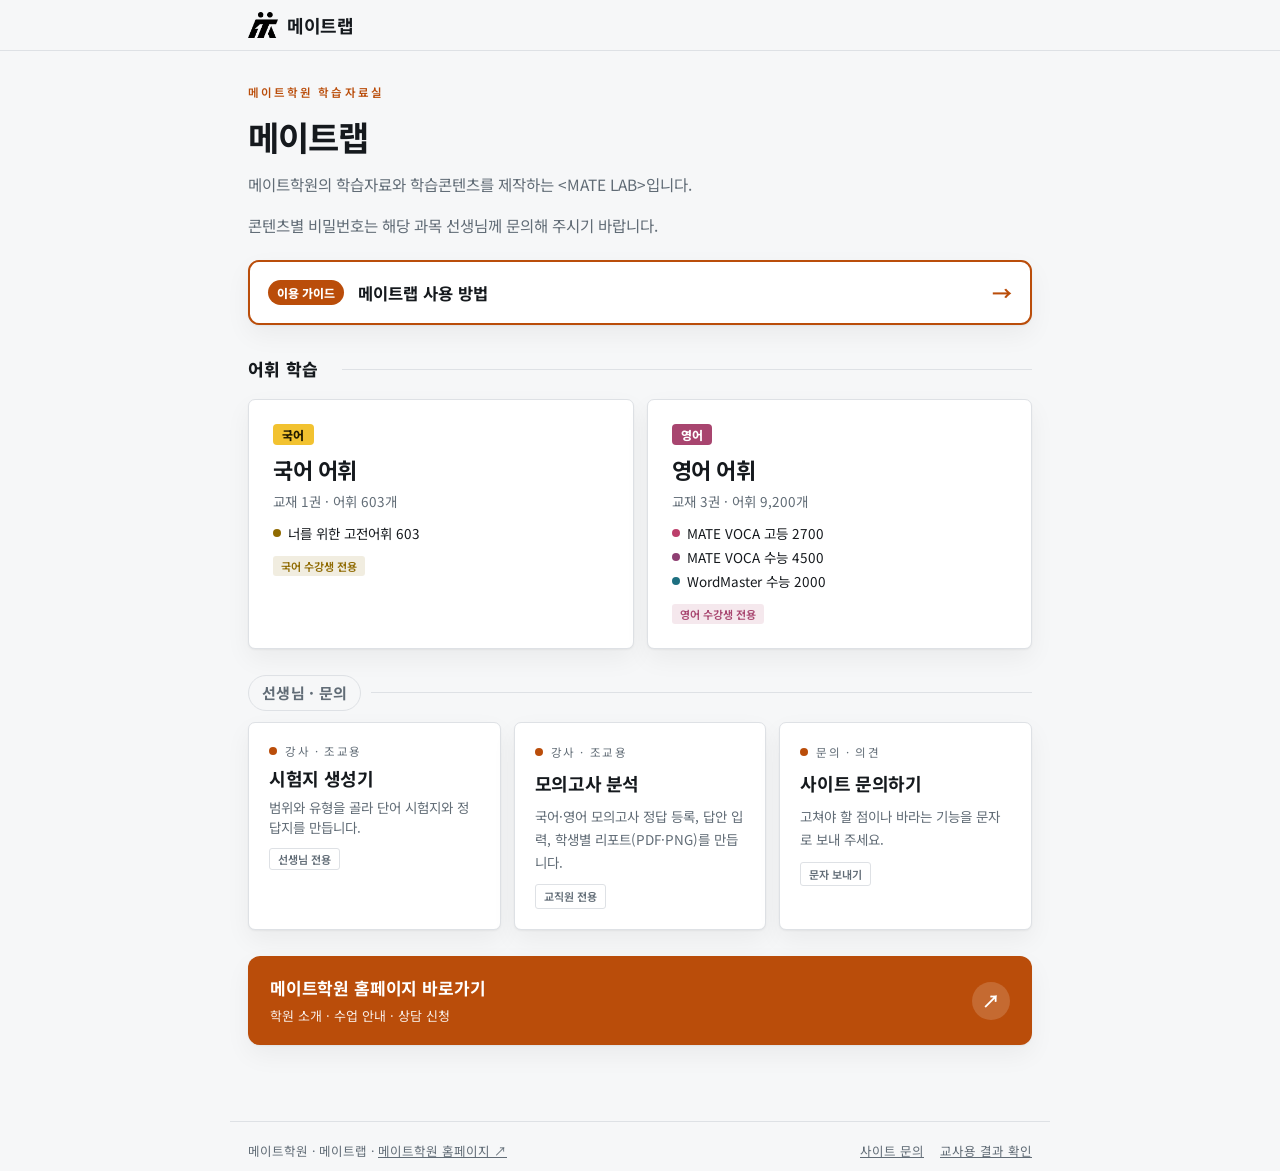
==== index.html @ 7c12a027 "모의고사 분석(교직원용) 1단계 추가: 시험 등록·원장 확정·답안 입력·학생 리포트 [skip netlify] - mock.html / css/mock.css / js/mock.j" ====
<!doctype html>
<html lang="ko">
<head>
<meta charset="utf-8">
<meta name="viewport" content="width=device-width, initial-scale=1">
<meta name="theme-color" content="#BA4D0A">
<meta name="description" content="메이트학원 학습자료실 - 국어 고전어휘, MATE VOCA 고등·수능 학습과 테스트">
<title>메이트랩 | 메이트학원 학습자료실</title>
<link rel="icon" type="image/png" href="[data-uri]" media="(prefers-color-scheme: light)">
<link rel="icon" type="image/png" href="[data-uri]" media="(prefers-color-scheme: dark)">
<link rel="apple-touch-icon" href="[data-uri]">
<link rel="preconnect" href="https://fonts.googleapis.com">
<link rel="preconnect" href="https://fonts.gstatic.com" crossorigin>
<link rel="stylesheet" href="https://fonts.googleapis.com/css2?family=Noto+Sans+KR:wght@300;400;500;600;700&display=swap">

<style>
/* 레이아웃: 단일 칼럼, 과목별 강조색으로 화면을 구분하는 구조 */
:root{
  --bg:#F6F7F8;
  --fg:#15191D;
  --mute:#616C76;
  --line:#DEE1E5;
  --card:#FFFFFF;
  --brand:#BA4D0A;
  --on-brand:#FFFFFF;
  --ko:#8F6A00;
  --ko-fill:#F2C230;
  --en-fill:#A8456F;
  --vh-fill:#BC3F6B;
  --vs-fill:#8E3F72;
  --vh:#BC3F6B;
  --vs:#8E3F72;
  --wm:#1D6F80;
  --wm-fill:#1F7F92;
  --warn:#B4452F;
  --ok:#2E7D5B;
  --no:#C04A2B;
  --ok-bg:#EAF4EF;
  --no-bg:#FBEDE8;
  --accent:var(--brand);
  --accent-soft:color-mix(in srgb, var(--accent) 12%, transparent);
  --shadow:0 1px 2px rgba(21,25,29,.05), 0 10px 26px rgba(21,25,29,.05);
  --f:"Pretendard","Pretendard Variable","Noto Sans KR","Apple SD Gothic Neo","Malgun Gothic",sans-serif;
}
@media (prefers-color-scheme: dark){
  :root:not([data-theme="light"]) .tile{--tw:color-mix(in srgb,var(--tc) 20%,var(--card))}
  :root:not([data-theme="light"]){
    --bg:#14181B; --fg:#E9EBED; --mute:#99A3AC; --line:#2A3036; --card:#1B2024;
    --brand:#F5893A; --on-brand:#1A1209; --ko:#F2C94C; --ko-fill:#E8B923; --en-fill:#B4567F; --vh-fill:#C2557D; --vs-fill:#9A5287; --wm-fill:#2E93A6; --vh:#F0899F; --vs:#D291C4; --wm:#6CC5D6; --warn:#E2886F;
    --ok:#6FC39B; --no:#E5886A; --ok-bg:#15241E; --no-bg:#261915;
    --shadow:0 1px 2px rgba(0,0,0,.4), 0 12px 30px rgba(0,0,0,.32);
    color-scheme:dark;
  }
}
:root[data-theme="dark"] .tile{--tw:color-mix(in srgb,var(--tc) 20%,var(--card))}
:root[data-theme="dark"]{
  --bg:#14181B; --fg:#E9EBED; --mute:#99A3AC; --line:#2A3036; --card:#1B2024;
  --brand:#F5893A; --on-brand:#1A1209; --ko:#F2C94C; --ko-fill:#E8B923; --en-fill:#B4567F; --vh-fill:#C2557D; --vs-fill:#9A5287; --wm-fill:#2E93A6; --vh:#F0899F; --vs:#D291C4; --wm:#6CC5D6; --warn:#E2886F;
    --ok:#6FC39B; --no:#E5886A; --ok-bg:#15241E; --no-bg:#261915;
  --shadow:0 1px 2px rgba(0,0,0,.4), 0 12px 30px rgba(0,0,0,.32);
  color-scheme:dark;
}
/* 사이트 강조색은 메이트학원 주황. 국어 고전어휘 화면만 노란색을 쓴다 */
body[data-course="ko"]{--accent:var(--ko);--on-brand:#231B00}
body[data-course="ko"] .chip[aria-pressed="true"],body[data-course="ko"] .btn:not(.plain):not(.ghost):not(.know):not(.dont),
body[data-course="ko"] .seal,body[data-course="ko"] .seg button[aria-selected="true"]{background:var(--ko-fill);border-color:var(--ko-fill);color:#231B00}

*{box-sizing:border-box}
body{background:var(--bg);color:var(--fg);font-family:var(--f);line-height:1.7;margin:0;-webkit-text-size-adjust:100%}
.wrap{max-width:820px;margin:0 auto;padding-left:max(18px,env(safe-area-inset-left,0px));padding-right:max(18px,env(safe-area-inset-right,0px))}
button{font-family:inherit;font-size:inherit;color:inherit;cursor:pointer}
input,textarea{font-family:inherit;font-size:16px;color:var(--fg);background:var(--card);border:1px solid var(--line);border-radius:4px;padding:11px 13px;width:100%}
:focus-visible{outline:2px solid var(--accent);outline-offset:3px;border-radius:3px}

body::before{content:"";position:fixed;inset:0 0 auto;height:env(safe-area-inset-top,0px);z-index:11;background:var(--bg)}
header{position:sticky;top:env(safe-area-inset-top,0px);z-index:10;background:var(--bg);border-bottom:1px solid var(--line)}
.hbar{display:flex;align-items:center;justify-content:space-between;gap:12px;padding-block:12px}
.mark{display:flex;align-items:center;gap:9px;background:none;border:0;padding:0}
/* 로고 이미지: 'LAB' 칸과 같은 30×26 자리, 다크모드는 흰 로고 */
.seal.logo{background:none!important;border:0!important;border-radius:0;padding:0}
.seal.logo img{max-width:30px;max-height:26px;display:block}
.seal.logo .lg-d{display:none}
@media (prefers-color-scheme: dark){:root:not([data-theme="light"]) .seal.logo .lg-l{display:none}:root:not([data-theme="light"]) .seal.logo .lg-d{display:block}}
:root[data-theme="dark"] .seal.logo .lg-l{display:none}
:root[data-theme="dark"] .seal.logo .lg-d{display:block}
.seal{width:30px;height:26px;border-radius:5px;background:var(--accent);color:var(--on-brand);display:grid;place-items:center;font-size:10px;font-weight:700;letter-spacing:.02em}
.nm{font-size:18px;font-weight:700;letter-spacing:-.02em}
.crumb{font-size:12.5px;color:var(--mute)}
.crumb b{color:var(--accent);font-weight:600}

main{padding-block:32px 72px}
h1{font-size:clamp(25px,5.6vw,34px);font-weight:700;line-height:1.32;margin:0 0 12px;letter-spacing:-.025em;text-wrap:balance}
h2{font-size:19px;font-weight:700;margin:0 0 10px;letter-spacing:-.02em;text-wrap:balance}
p{margin:0 0 13px;max-width:62ch}
.lead{color:var(--mute);font-size:15.5px;max-width:54ch}
.eyebrow{font-size:11.5px;letter-spacing:.18em;color:var(--accent);font-weight:600;margin:0 0 12px}
.rule{height:1px;background:var(--line);border:0;margin:32px 0}
.field{font-size:12.5px;letter-spacing:.08em;color:var(--mute);margin:0 0 8px;font-weight:600}
.hintline{font-size:13px;color:var(--mute)}

.menu{display:grid;gap:13px;grid-template-columns:repeat(auto-fit,minmax(240px,1fr))}
.tile{background:var(--card);border:1px solid var(--line);border-radius:7px;padding:20px;text-align:left;display:flex;flex-direction:column;gap:6px;box-shadow:var(--shadow);transition:transform .15s ease,border-color .15s ease;min-width:0}
/* 카드별 색: --tc 테두리·강조, --tw 연한 바탕 */
.tile{--tc:var(--brand);--tw:color-mix(in srgb,var(--brand) 13%,var(--card))}
.tile[data-k="ko"]{--tc:var(--ko-fill);--tw:color-mix(in srgb,var(--ko-fill) 24%,var(--card))}
.tile[data-k="vh"]{--tc:var(--vh-fill);--tw:color-mix(in srgb,var(--vh-fill) 14%,var(--card))}

/* 메인: 과목 묶음 */
.hgroup{margin:0 0 26px}
.hgh{display:flex;align-items:center;gap:10px;font-size:15px;margin:0 0 11px}
.hgh span{display:inline-flex;align-items:center;gap:7px;padding:4px 13px;border-radius:999px;font-weight:800;letter-spacing:.02em}
.g-ko .hgh span{background:var(--ko-fill);color:#231B00}
.g-en .hgh span{background:var(--en-fill);color:#fff}
.g-etc .hgh span{background:transparent;color:var(--mute);border:1px solid var(--line);font-weight:700}
.hgh::after{content:"";flex:1;height:1px;background:var(--line)}
.subj{align-self:flex-start;font-size:12px;font-weight:800;padding:2px 9px;border-radius:4px;margin-bottom:2px;letter-spacing:.04em}
.subj[data-s="국어"]{background:var(--ko-fill);color:#231B00}
.subj[data-s="영어"]{background:var(--en-fill);color:#fff}


/* 과목 안쪽 타일: 연한 강조만 (글자는 그대로) */
.tile.soft:hover,.tile.soft:focus-visible{background:color-mix(in srgb,var(--accent) 9%,var(--card));border-color:var(--accent);color:var(--fg)}
.tile.soft:hover p,.tile.soft:focus-visible p{color:var(--mute);opacity:1}
.tile.soft:hover .top,.tile.soft:focus-visible .top{color:var(--accent);opacity:1}
body[data-course="ko"] .tile.soft:hover,body[data-course="ko"] .tile.soft:focus-visible{background:color-mix(in srgb,var(--ko-fill) 16%,var(--card));border-color:var(--ko-fill)}

/* 범위 드롭다운 */
.rp{position:relative;margin-bottom:16px;max-width:520px}
.rp-btn{width:100%;display:flex;align-items:center;gap:10px;border:1px solid var(--line);background:var(--card);border-radius:7px;padding:11px 14px;font-size:15px;color:var(--fg);text-align:left}
.rp-btn:hover,.rp-btn[aria-expanded="true"]{border-color:var(--accent)}
.rp-val{flex:1;font-weight:600;overflow:hidden;text-overflow:ellipsis;white-space:nowrap}
.rp-cnt{font-size:12.5px;color:var(--mute);font-variant-numeric:tabular-nums}
.rp-car{color:var(--mute);transition:transform .15s}
.rp-btn[aria-expanded="true"] .rp-car{transform:rotate(180deg)}
.rp-panel{position:absolute;z-index:30;left:0;right:0;top:calc(100% + 6px);background:var(--card);border:1px solid var(--line);border-radius:9px;box-shadow:0 14px 40px rgba(0,0,0,.18);padding:12px}
.rp-tools{display:flex;flex-wrap:wrap;align-items:center;gap:8px;padding-bottom:10px;border-bottom:1px solid var(--line);margin-bottom:8px}
.rp-tools button{border:1px solid var(--line);background:var(--bg);border-radius:5px;padding:5px 11px;font-size:13px;color:var(--fg)}
.rp-tools button[aria-pressed="true"]{border-color:var(--accent);color:var(--accent);font-weight:700}
.rp-from{display:flex;align-items:center;gap:5px;font-size:13px;color:var(--mute);margin-left:auto}
.rp-from input{width:62px;padding:5px 8px;font-size:14px}
.rp-list{max-height:min(46vh,340px);overflow:auto;display:grid;grid-template-columns:1fr;gap:2px}
.rp-list.day{grid-template-columns:repeat(auto-fill,minmax(92px,1fr))}
.rp-list label{display:flex;align-items:center;gap:8px;padding:7px 8px;border-radius:5px;font-size:14px;cursor:pointer;color:var(--fg)}
.rp-list label:hover{background:color-mix(in srgb,var(--accent) 8%,transparent)}
.rp-list input{width:17px;height:17px;accent-color:var(--accent);flex:none;margin:0}
body[data-course="ko"] .rp-list input{accent-color:var(--ko-fill)}
.rp-foot{display:flex;justify-content:flex-end;padding-top:10px;border-top:1px solid var(--line);margin-top:8px}
.rp-foot .btn{padding:8px 18px;font-size:14px}
@media (max-width:560px){.rp-from{margin-left:0}}

.backlink{background:none;border:0;padding:0;margin:0 0 14px;font-size:13.5px;color:var(--mute);font-weight:600}
.backlink:hover{color:var(--accent)}
.hgh-plain span{background:transparent!important;color:var(--fg)!important;padding-left:0;font-size:17px}
.tile.big-subj{padding:24px}
.tile.big-subj h3{font-size:22px}
.tile[data-k="en"]{--tc:var(--en-fill);--tw:color-mix(in srgb,var(--en-fill) 13%,var(--card))}
.booklist{list-style:none;margin:6px 0 2px;padding:0;display:flex;flex-direction:column;gap:4px;font-size:13.5px;color:var(--fg)}
.booklist li{display:flex;align-items:center;gap:7px}
.booklist .dot{width:7px;height:7px;border-radius:50%;flex:none}

/* 사용 방법 */
.guideband{width:100%;display:flex;align-items:center;gap:14px;margin-top:22px;padding:16px 18px;border-radius:11px;text-align:left;
  background:var(--card);border:2px solid var(--brand);color:var(--fg);box-shadow:var(--shadow);transition:background-color .15s ease,transform .15s ease}
.guideband:hover,.guideband:focus-visible{background:color-mix(in srgb,var(--brand) 9%,var(--card));transform:translateY(-1px);outline:none}
.gb-step{flex:none;font-size:12px;font-weight:800;color:#fff;background:var(--brand);padding:4px 9px;border-radius:999px}
.gb-txt{flex:1;display:flex;flex-direction:column;gap:2px;min-width:0}
.gb-txt b{font-size:16.5px}
.gb-txt small{font-size:13px;color:var(--mute)}
.gb-go{flex:none;font-size:20px;font-weight:700;color:var(--brand)}
.guide{list-style:none;counter-reset:g;margin:22px 0 0;padding:0;display:flex;flex-direction:column;gap:12px;max-width:720px}
.guide>li{counter-increment:g;position:relative;background:var(--card);border:1px solid var(--line);border-radius:10px;padding:16px 18px 14px 62px;box-shadow:var(--shadow)}
.guide>li::before{content:counter(g);position:absolute;left:18px;top:15px;width:30px;height:30px;border-radius:50%;background:var(--brand);color:#fff;font-weight:800;display:grid;place-items:center;font-size:15px}
.guide h3{margin:2px 0 6px;font-size:17px}
.guide p{margin:0 0 6px;font-size:14.5px;line-height:1.65}
.guide ul{margin:4px 0 4px;padding-left:18px;font-size:14px;line-height:1.7}
.guide .tip{font-size:13px;color:var(--mute);border-left:3px solid var(--line);padding-left:9px;margin-top:6px}
.guide-note{max-width:720px;margin-top:16px;padding:14px 18px;border-radius:10px;background:color-mix(in srgb,var(--brand) 6%,var(--card));border:1px solid var(--line)}
.guide-note h3{margin:0 0 6px;font-size:15.5px}
.guide-note ul{margin:0;padding-left:18px;font-size:14px;line-height:1.7}
@media (prefers-color-scheme: dark){:root:not([data-theme="light"]) .gb-step,:root:not([data-theme="light"]) .guide>li::before{color:var(--on-brand)}}
:root[data-theme="dark"] .gb-step,:root[data-theme="dark"] .guide>li::before{color:var(--on-brand)}
a.tile{cursor:pointer}
/* 홈페이지 배너: 메뉴 카드와 다른 모양(가로 띠 · 브랜드 주황 바탕) */
.hpband{display:flex;align-items:center;gap:16px;margin:6px 0 4px;padding:18px 22px;border-radius:12px;text-decoration:none;
  background:var(--brand);color:var(--on-brand);box-shadow:var(--shadow);transition:filter .15s ease,transform .15s ease}
.hpband:hover,.hpband:focus-visible{filter:brightness(1.06);transform:translateY(-1px);outline:none}
.hpband .hp-logo{flex:none;width:44px;height:44px;border-radius:10px;background:#fff;display:grid;place-items:center}
.hpband .hp-logo .seal.logo img{max-width:30px;max-height:26px}
.hpband .hp-logo .lg-d{display:none!important}
.hpband .hp-logo .lg-l{display:block!important}
.hpband .hp-txt{flex:1;display:flex;flex-direction:column;gap:2px;min-width:0}
.hpband .hp-txt b{font-size:17px;letter-spacing:-.01em}
.hpband .hp-txt small{font-size:13px;opacity:.9}
.hpband .hp-go{flex:none;display:grid;place-items:center;width:38px;height:38px;font-size:18px;font-weight:700;border-radius:50%;background:color-mix(in srgb,var(--on-brand) 16%,transparent)}

.tile[data-k="vs"]{--tc:var(--vs-fill);--tw:color-mix(in srgb,var(--vs-fill) 14%,var(--card))}
.tile[data-k="wm"]{--tc:var(--wm-fill);--tw:color-mix(in srgb,var(--wm-fill) 14%,var(--card))}
.tile{transition:transform .15s ease,border-color .15s ease,background-color .18s ease,box-shadow .18s ease}
.tile:hover,.tile:focus-visible{transform:translateY(-2px);background:var(--tw);border-color:var(--tc);box-shadow:0 0 0 1px var(--tc),var(--shadow)}
.tile:focus-visible{outline:none}
.tile h3{font-size:18px;margin:0;font-weight:700;letter-spacing:-.02em}
.tile p{font-size:13.5px;color:var(--mute);margin:0}
.tile .dot{width:8px;height:8px;border-radius:50%;flex:none}
.tile .top{display:flex;align-items:center;gap:8px;font-size:11.5px;letter-spacing:.14em;color:var(--mute)}
.tile.off{opacity:.45;cursor:default}
.tile.off:hover{transform:none}
.tag{font-size:11px;padding:2px 8px;border-radius:3px;background:var(--accent-soft);color:var(--accent);font-weight:600;align-self:flex-start;margin-top:5px}

.chips{display:flex;flex-wrap:wrap;gap:7px;margin-bottom:16px}
.chip{border:1px solid var(--line);background:var(--card);border-radius:999px;padding:6px 13px;font-size:13px;color:var(--mute)}
.chip[aria-pressed="true"]{background:var(--accent);border-color:var(--accent);color:var(--on-brand);font-weight:600}
.btn{border:1px solid var(--accent);background:var(--accent);color:var(--on-brand);border-radius:5px;padding:11px 21px;font-weight:600;font-size:14.5px}
.btn.ghost{background:transparent;color:var(--accent)}
.btn.plain{background:transparent;color:var(--mute);border-color:var(--line)}
.btn:disabled{opacity:.45;cursor:default}
.row{display:flex;flex-wrap:wrap;gap:10px;align-items:center}

/* 잠금 */
.lock{max-width:380px;margin:40px auto;background:var(--card);border:1px solid var(--line);border-radius:8px;padding:28px 24px;box-shadow:var(--shadow);text-align:center}
.lock .big{font-size:21px;font-weight:700;margin-bottom:6px}
.pin{letter-spacing:.5em;text-align:center;font-size:21px;font-weight:600;margin:16px 0 12px}
.err{color:var(--warn);font-size:13px;min-height:19px}

/* 카드 */
.card{background:var(--card);border:1px solid var(--line);border-radius:8px;box-shadow:var(--shadow);padding:28px 22px;min-height:268px;display:flex;flex-direction:column;justify-content:center;gap:13px;cursor:pointer}
.word{font-size:clamp(28px,7vw,40px);font-weight:700;letter-spacing:-.03em;line-height:1.2;word-break:break-word}
.sub{font-size:15px;color:var(--mute);margin-left:7px;font-weight:500}
.stars{color:var(--warn);font-size:13px;letter-spacing:.08em}
.kk{font-size:12px;color:var(--mute)}
.mean{font-size:18px;font-weight:600;line-height:1.55}
.ex{border-left:2px solid var(--accent);padding-left:13px;font-size:15px}
.ex .src{display:block;font-size:12.5px;color:var(--mute);margin-top:3px}
.ex .tr{display:block;color:var(--mute);font-size:14px;margin-top:6px}
.navrow{display:flex;align-items:center;justify-content:space-between;gap:12px;margin-top:14px}
.count{font-size:13px;color:var(--mute);font-variant-numeric:tabular-nums}
.bar{height:3px;background:var(--line);border-radius:2px;overflow:hidden;margin-top:13px}
.bar > i{display:block;height:100%;background:var(--accent);transition:width .25s ease}

/* 시험 */
.q{background:var(--card);border:1px solid var(--line);border-radius:8px;box-shadow:var(--shadow);padding:22px;margin-bottom:16px}
.qhead{font-size:12px;letter-spacing:.1em;color:var(--mute);margin-bottom:10px;font-variant-numeric:tabular-nums}
.stem{font-size:18px;font-weight:600;margin-bottom:15px;line-height:1.55}
.stem .big{font-size:27px;font-weight:700;letter-spacing:-.02em}
.opts{display:grid;gap:8px}
.opt{display:flex;gap:10px;align-items:flex-start;text-align:left;border:1px solid var(--line);background:transparent;border-radius:5px;padding:12px 13px;font-size:15px;line-height:1.5;width:100%}
.opt:hover{border-color:var(--accent)}
.opt .n{color:var(--mute);font-size:13px;flex:none;padding-top:1px;font-variant-numeric:tabular-nums}
.opt.ok{border-color:var(--accent);background:var(--accent-soft)}
.opt.no{border-color:var(--warn)}
.verdict{font-size:13.5px;margin-top:12px;padding-top:11px;border-top:1px dashed var(--line);color:var(--mute)}
.verdict b{color:var(--fg)}
.score{font-size:48px;font-weight:700;line-height:1;font-variant-numeric:tabular-nums;letter-spacing:-.03em}
.scorebox{display:flex;align-items:baseline;gap:12px;margin-bottom:4px}
.tbl{width:100%;border-collapse:collapse;font-size:14px;margin-top:8px}
.tbl th,.tbl td{text-align:left;padding:10px 8px;border-bottom:1px solid var(--line);vertical-align:top}
.tbl th{font-size:12px;letter-spacing:.08em;color:var(--mute);font-weight:600}
.scroll{overflow-x:auto}
.share{background:var(--card);border:1px solid var(--line);border-radius:8px;padding:18px;box-shadow:var(--shadow)}
.share textarea{min-height:168px;resize:vertical;font-size:13.5px;line-height:1.65}
.code{font-variant-numeric:tabular-nums;letter-spacing:.14em;font-weight:700;color:var(--accent)}
.ok-msg{color:var(--accent);font-size:13px;min-height:19px}
footer{border-top:1px solid var(--line);padding-block:18px 10px;font-size:12.5px;color:var(--mute);display:flex;justify-content:space-between;gap:12px;flex-wrap:wrap}
footer button{background:none;border:0;color:var(--mute);text-decoration:underline;padding:0;font-size:12.5px}

/* 학습 방식 전환 */
.seg{display:inline-flex;border:1px solid var(--line);border-radius:7px;overflow:hidden;margin:0 0 20px;background:var(--card)}
.seg button{border:0;background:transparent;padding:9px 16px;font-size:14px;color:var(--mute)}
.seg button[aria-selected="true"]{background:var(--accent);color:var(--on-brand);font-weight:600}
/* 범위 칩이 많을 때 촘촘하게 */
.chips.dense .chip{padding:4px 10px;font-size:12.5px}
/* 품사 기호 */
.ps{color:var(--accent);font-weight:700;margin-right:3px}
.psgap{display:inline-block;width:10px}
/* DAY 목록 */
.dayhead{display:flex;align-items:baseline;justify-content:space-between;gap:10px;margin:26px 0 6px;padding-bottom:6px;border-bottom:2px solid var(--accent)}
.dayhead h2{margin:0;color:var(--accent)}
.dayhead span{font-size:12.5px;color:var(--mute)}
.wl{list-style:none;margin:0;padding:0}
.wl li{display:grid;grid-template-columns:40px minmax(0,150px) minmax(0,1fr) auto;gap:4px 12px;align-items:start;padding:9px 6px;border-bottom:1px solid var(--line);border-left:3px solid transparent}
.wl li.k{border-left-color:var(--ok);background:var(--ok-bg)}
.wl li.u{border-left-color:var(--no);background:var(--no-bg)}
.wl .no{font-size:12px;color:var(--mute);font-variant-numeric:tabular-nums;padding-top:2px}
.wl .w{font-weight:700;overflow-wrap:anywhere}
.wl .m{font-size:14.5px;line-height:1.55}
.wl .mk{display:flex;gap:4px}
.wl .lex{display:block;font-size:13px;color:var(--mute);margin-top:4px;border-left:2px solid var(--line);padding-left:8px}
.wl .mk button{width:30px;height:30px;border-radius:5px;border:1px solid var(--line);background:var(--card);font-size:13px;color:var(--mute);padding:0}
.wl .mk button.on-k{background:var(--ok);border-color:var(--ok);color:#fff}
.wl .mk button.on-u{background:var(--no);border-color:var(--no);color:#fff}
.hide .wl .m{filter:blur(6px);cursor:pointer;user-select:none}
.hide .wl li.show .m{filter:none}
@media (max-width:560px){
  .wl li{grid-template-columns:34px minmax(0,1fr) auto}
  .wl .m{grid-column:2 / 3}
}

/* 캡처용 결과 카드: 한 화면에 들어오게 */
.capnote{font-size:14px;color:var(--fg);background:var(--accent-soft);border:1px solid color-mix(in srgb,var(--accent) 30%,transparent);border-radius:6px;padding:10px 13px;margin:0 0 14px}
.rc{background:var(--card);border:1px solid var(--line);border-top:6px solid var(--accent);border-radius:10px;box-shadow:var(--shadow);padding:20px 20px 16px;max-width:520px}
.rc-top{display:flex;align-items:center;justify-content:space-between;gap:10px;margin-bottom:14px}
.rc-brand{display:flex;align-items:center;gap:8px;font-weight:700;font-size:15px}
.rc-when{font-size:12.5px;color:var(--mute);font-variant-numeric:tabular-nums}
.rc-name{font-size:24px;font-weight:700;letter-spacing:-.02em;margin:0 0 2px}
.rc-teacher{font-size:13.5px;color:var(--mute);margin-bottom:14px}
.rc-score{display:flex;align-items:baseline;gap:10px;padding:12px 0;border-top:1px solid var(--line);border-bottom:1px solid var(--line);margin-bottom:12px}
.rc-score .big{font-size:52px;font-weight:800;line-height:1;color:var(--accent);font-variant-numeric:tabular-nums;letter-spacing:-.03em}
.rc-score .of{font-size:22px;font-weight:700;color:var(--mute)}
.rc-score .pct{margin-left:auto;font-size:18px;font-weight:700;font-variant-numeric:tabular-nums}
.rc dl{display:grid;grid-template-columns:76px 1fr;gap:6px 10px;margin:0;font-size:14px}
.rc dt{color:var(--mute)}
.rc dd{margin:0;font-weight:600;overflow-wrap:anywhere}
.rc-wrong{margin-top:12px;font-size:13px}
.rc-wrong b{display:block;color:var(--mute);font-weight:600;margin-bottom:4px}
.rc-wrong span{display:inline-block;border:1px solid var(--line);border-radius:4px;padding:1px 7px;margin:0 4px 4px 0}
.rc-foot{display:flex;justify-content:space-between;align-items:center;margin-top:12px;padding-top:10px;border-top:1px dashed var(--line);font-size:12.5px;color:var(--mute)}
.vgrid{display:grid;grid-template-columns:repeat(auto-fit,minmax(200px,1fr));gap:10px;margin-top:12px}
.vgrid label{display:flex;flex-direction:column;gap:4px;font-size:12.5px;color:var(--mute);font-weight:600}
.vgrid select{font-family:inherit;font-size:16px;color:var(--fg);background:var(--card);border:1px solid var(--line);border-radius:4px;padding:10px 12px}
.share summary{cursor:pointer;font-weight:600;font-size:14px}
@media (prefers-reduced-motion: reduce){*{transition:none!important}}

/* 학습 상태 */
.card{border-left:4px solid var(--line)}
.card.is-known{border-left-color:var(--ok);background:var(--ok-bg)}
.card.is-unknown{border-left-color:var(--no);background:var(--no-bg)}
.bdg{display:inline-flex;align-items:center;gap:5px;font-size:12px;font-weight:600;padding:3px 10px;border-radius:999px;border:1px solid var(--line);color:var(--mute)}
.bdg.known{background:var(--ok);border-color:var(--ok);color:#fff}
.bdg.unknown{background:var(--no);border-color:var(--no);color:#fff}
.tally{display:flex;gap:16px;font-size:13px;color:var(--mute);margin:14px 0 0;font-variant-numeric:tabular-nums}
.tally b{font-weight:700}
.tally .k b{color:var(--ok)} .tally .u b{color:var(--no)}
.btn.know{background:var(--ok);border-color:var(--ok);color:#fff}
.btn.dont{background:var(--no);border-color:var(--no);color:#fff}
.pbar{display:flex;height:7px;border-radius:4px;overflow:hidden;background:var(--line);margin-top:8px}
.pbar i{display:block;height:100%}
.pbar .k{background:var(--ok)} .pbar .u{background:var(--no)}

/* 시험지 */
.sheet,.sh-key{background:var(--card);border:1px solid var(--line);border-radius:8px;padding:26px 22px;margin-bottom:18px;box-shadow:var(--shadow)}
.sh-head{border-bottom:2px solid var(--fg);padding-bottom:12px;margin-bottom:16px}
.sh-title{font-size:21px;font-weight:700;letter-spacing:-.02em}
.sh-meta{font-size:13px;color:var(--mute);margin-top:3px}
.sh-line{display:flex;flex-wrap:wrap;gap:16px;margin-top:12px;font-size:13.5px;color:var(--mute)}
.sh-body.two,.sh-ans.two{column-count:2;column-gap:34px}
@media (max-width:520px){.sh-body.two,.sh-ans.two{column-count:1}}
.sh-q{display:flex;align-items:baseline;gap:8px;padding:9px 0;break-inside:avoid;border-bottom:1px dotted var(--line)}
.sh-no{font-size:12.5px;color:var(--mute);min-width:20px;font-variant-numeric:tabular-nums}
.sh-p{font-size:15px;flex:none;max-width:52%;overflow-wrap:anywhere}
.sh-blank{flex:1;min-width:60px;border-bottom:1px solid var(--line);height:17px}
.sh-ans{font-size:13.5px;line-height:1.95;margin-top:12px}
.sh-ans b{color:var(--mute);font-weight:600;margin-right:4px;font-variant-numeric:tabular-nums}
.sh-key{page-break-before:always}

@media print{
  header,footer,.noprint{display:none!important}
  body{background:#fff;color:#000}
  .wrap{max-width:none;padding:0}
  main{padding:0}
  .sheet,.sh-key{border:0;box-shadow:none;padding:0;margin:0 0 18px}
  .sh-head{border-bottom:2px solid #000}
  .sh-q{border-bottom:1px dotted #999}
  .sh-blank{border-bottom:1px solid #999}
  .sh-no,.sh-meta,.sh-line,.sh-ans b{color:#555}
  @page{margin:16mm}
}
</style>
<style>
html,body{margin:0;padding:0}
img{max-width:100%}
[hidden]{display:none!important}
</style>
</head>
<body>


<header>
  <div class="wrap hbar">
    <button class="mark" onclick="go('home')">
      <span class="seal logo" aria-hidden="true"><img class="lg-l" src="[data-uri]" alt=""><img class="lg-d" src="[data-uri]" alt=""></span><span class="nm">메이트랩</span>
    </button>
    <span class="crumb" id="crumb"></span>
  </div>
</header>

<main class="wrap">

<section id="v-home">
  <p class="eyebrow">메이트학원 학습자료실</p>
  <h1>메이트랩</h1>
  <p class="lead">메이트학원의 학습자료와 학습콘텐츠를 제작하는 &lt;MATE LAB&gt;입니다.</p>
  <p class="lead" style="margin-top:14px">콘텐츠별 비밀번호는 해당 과목 선생님께 문의해 주시기 바랍니다.</p>
  <button class="guideband" onclick="go('guide')">
    <span class="gb-step">이용 가이드</span>
    <span class="gb-txt"><b>메이트랩 사용 방법</b></span>
    <span class="gb-go" aria-hidden="true">→</span>
  </button>
  <div style="margin-top:26px" id="homeMenu"></div>
</section>

<section id="v-guide" hidden>
  <p class="eyebrow">사용 방법</p>
  <h1>메이트랩, 이렇게 쓰세요</h1>
  <p class="lead">처음 쓰는 학생은 아래 다섯 단계만 따라 하면 됩니다.</p>

  <ol class="guide">
    <li>
      <h3>과목 고르고 비밀번호 넣기</h3>
      <p>처음 화면에서 <b>국어 어휘</b> 또는 <b>영어 어휘</b>를 누르고 비밀번호를 넣습니다. 비밀번호는 담당 선생님께 물어보세요.</p>
      <p class="tip">한 번 넣으면 그 과목 교재는 다시 묻지 않습니다. 처음 화면으로 나가면 다시 잠깁니다.</p>
    </li>
    <li>
      <h3>교재 고르기</h3>
      <p>수업에서 쓰는 교재를 누릅니다. 교재 안에서 다른 교재로 옮기려면 맨 위 <b>← 교재 목록</b>을 누르세요.</p>
    </li>
    <li>
      <h3>학습하기로 외우기</h3>
      <p><b>범위</b> 버튼을 눌러 공부할 DAY(단원)를 체크합니다. 여러 개를 함께 고를 수 있고, 영어는 'DAY ○ ~ ○'로 한 번에 고를 수 있습니다.</p>
      <ul>
        <li><b>카드로 보기</b>: 카드를 눌러 뜻을 확인하고 <b>알아요 / 몰라요</b>를 표시합니다.</li>
        <li><b>목록으로 보기</b>: 단어와 뜻을 한 번에 봅니다. <b>뜻 가리기</b>를 켜면 스스로 시험해 볼 수 있습니다.</li>
        <li>'보기'에서 <b>모르는 것만</b>을 고르면 몰랐던 단어만 다시 볼 수 있습니다.</li>
      </ul>
    </li>
    <li>
      <h3>시험보기로 확인하기</h3>
      <p><b>이름</b>을 쓰고 <b>담당 선생님</b>을 고른 뒤, 범위·문항 수·유형을 정하고 <b>시험 시작</b>을 누릅니다. 문항 수는 직접 적을 수도 있습니다.</p>
      <p class="tip">답을 고르면 바로 정답이 보이고, 마지막 문제에서 <b>채점하기</b>를 누르면 끝납니다.</p>
    </li>
    <li>
      <h3>결과 카드 캡처해서 보내기</h3>
      <p>채점이 끝나면 <b>결과 카드</b>가 나옵니다. 이 화면을 <b>캡처</b>해서 담당 선생님께 보내세요. 카드에는 교재, 범위, 문항 수, 맞힌 개수, 인증번호가 들어 있습니다.</p>
      <p class="tip">캡처가 어려우면 카드 아래 '결과를 글로 복사하기'를 눌러 문자로 붙여 넣어도 됩니다.</p>
    </li>
  </ol>

  <div class="guide-note">
    <h3>학원 노트북을 같이 쓸 때</h3>
    <ul>
      <li>다 쓰고 나면 왼쪽 위 로고를 눌러 <b>처음 화면으로</b> 돌아가 주세요. 다음 사람은 비밀번호를 다시 넣어야 들어갈 수 있습니다.</li>
      <li>'알아요 / 몰라요' 표시는 그 기기에 저장됩니다. 같은 노트북을 쓰면 표시가 섞일 수 있으니, 시작할 때 <b>표시 전체 지우기</b>를 눌러도 됩니다.</li>
    </ul>
  </div>

  <div class="guide-note">
    <h3>선생님 · 조교</h3>
    <ul>
      <li><b>시험지 생성기</b>: 교재와 범위를 고르면 단어 시험지와 정답지를 만들고, '인쇄 · PDF 저장'으로 바로 출력합니다.</li>
      <li><b>모의고사 분석</b>: 국어·영어 모의고사 정답을 등록하고(원장 확정 후) 학생 답안을 넣으면 학생별 리포트를 PDF·PNG로 저장합니다. 교직원 비밀번호가 따로 있습니다.</li>
      <li><b>교사용 결과 확인</b>(맨 아래): 학생이 보낸 결과 카드의 인증번호가 맞는지 확인합니다. 점수를 고친 카드는 걸러집니다.</li>
    </ul>
  </div>

  <p class="lead" style="margin-top:22px">사이트가 이상하거나 틀린 뜻을 발견하면 처음 화면의 <b>사이트 문의하기</b>로 알려 주세요.</p>
  <div class="row" style="margin-top:18px"><button class="btn" onclick="go('home')">처음 화면으로</button></div>
</section>

<section id="v-gate" hidden>
  <div class="lock">
    <div class="big" id="gTitle"></div>
    <p class="hintline" id="gDesc"></p>
    <input class="pin" id="gPin" type="password" inputmode="numeric" maxlength="8" placeholder="····" autocomplete="off">
    <p class="err" id="gErr"></p>
    <div class="row" style="justify-content:center">
      <button class="btn" onclick="tryUnlock()">입장</button>
      <button class="btn plain" onclick="go('home')">뒤로</button>
    </div>
  </div>
</section>

<section id="v-subject" hidden>
  <p class="eyebrow" id="jEye"></p>
  <h1 id="jTitle"></h1>
  <p class="lead">공부할 교재를 고르세요.</p>
  <div class="menu" id="jMenu" style="margin-top:22px"></div>
  <div class="row" style="margin-top:22px"><button class="btn plain" onclick="go('home')">처음으로</button></div>
</section>

<section id="v-course" hidden>
  <button class="backlink" id="cBack" onclick="go('subject',COURSES[cur].subject)"></button>
  <p class="eyebrow" id="cEye"></p>
  <h1 id="cTitle"></h1>
  <p class="lead" id="cDesc"></p>
  <div class="menu" style="margin-top:26px">
    <button class="tile soft" onclick="go('study')">
      <span class="top">학습</span><h3>학습하기</h3>
      <p>카드로 넘겨 보거나 목록으로 한 번에 봅니다. 아는 것과 모르는 것을 표시해 두면 골라 볼 수 있습니다.</p>
    </button>
    <button class="tile soft" onclick="go('exam')">
      <span class="top">시험</span><h3>시험보기</h3>
      <p>범위와 문항 수를 고르면 객관식으로 출제됩니다. 끝나면 캡처용 결과 카드가 나옵니다.</p>
    </button>
  </div>
  <hr class="rule">
  <p class="lead" id="cScope"></p>
</section>

<section id="v-study" hidden>
  <p class="eyebrow" id="sEye"></p>
  <div class="seg" id="sMode" role="tablist">
    <button role="tab" data-mode="card" onclick="setMode('card')">카드로 보기</button>
    <button role="tab" data-mode="list" id="bListMode" onclick="setMode('list')">DAY 목록으로 보기</button>
  </div>
  <p class="field">범위 <span style="font-weight:400">(눌러서 여러 개 선택)</span></p>
  <div class="chips" id="sChips"></div>
  <p class="field">보기</p>
  <div class="chips" id="sFilter"></div>
  <div class="row" style="margin-bottom:16px">
    <button class="chip" id="bShuffle" onclick="shuffleStudy()">순서 섞기</button>
    <button class="chip" id="bHide" aria-pressed="false" onclick="toggleHide()" hidden>뜻 가리기</button>
    <button class="chip" onclick="resetMarks()">표시 전체 지우기</button>
  </div>

  <div class="tally">
    <span class="k">아는 것 <b id="tKnow">0</b></span>
    <span class="u">모르는 것 <b id="tNo">0</b></span>
    <span>아직 <b id="tRest">0</b></span>
  </div>
  <div class="pbar"><i class="k" id="pK"></i><i class="u" id="pU"></i></div>

  <div id="cardUI">
  <div class="card" id="sCard" style="margin-top:16px"></div>
  <div class="bar"><i id="sBar"></i></div>
  <div class="row" style="margin-top:14px">
    <button class="btn know" onclick="mark(1)">알아요</button>
    <button class="btn dont" onclick="mark(-1)">몰라요</button>
    <button class="btn plain" onclick="mark(0)">표시 지우기</button>
  </div>
  <div class="navrow">
    <button class="btn plain" onclick="step(-1)">이전</button>
    <span class="count" id="sCount"></span>
    <button class="btn" onclick="step(1)">다음</button>
  </div>
  </div>
  <div id="listUI" hidden>
    <p class="hintline" id="lHint" style="margin-top:14px"></p>
    <div id="sList"></div>
  </div>
  <div class="row" style="margin-top:13px">
    <button class="btn plain" onclick="go('course')">메뉴로</button>
  </div>
</section>

<section id="v-exam" hidden>
  <p class="eyebrow" id="eEye"></p>
  <h1>시험 설정</h1>
  <p class="field" style="margin-top:20px">이름</p>
  <input id="stuName" placeholder="이름을 입력하세요" autocomplete="off" style="max-width:240px">
  <p class="field" style="margin-top:20px">담당 선생님</p>
  <div class="chips" id="eTeacher"></div>
  <p class="field" style="margin-top:20px">범위 <span style="font-weight:400">(눌러서 여러 개 선택)</span></p>
  <div class="chips" id="eChips"></div>
  <p class="field">문항 수</p>
  <div class="row" style="margin-bottom:16px;gap:8px">
    <div class="chips" id="eCount" style="margin:0"></div>
    <label class="hintline" style="display:flex;align-items:center;gap:6px">직접 입력
      <input id="eCountIn" type="number" inputmode="numeric" min="1" max="100" style="width:84px;padding:6px 10px" placeholder="1~100"> 문항</label>
  </div>
  <p class="field">유형</p>
  <div class="chips" id="eType"></div>
  <div class="row" style="margin-top:20px">
    <button class="btn" onclick="startExam()">시험 시작</button>
    <button class="btn plain" onclick="go('course')">메뉴로</button>
  </div>
  <p class="hintline" id="eInfo" style="margin-top:13px"></p>
</section>

<section id="v-run" hidden>
  <p class="eyebrow">시험 진행 중</p>
  <div class="bar" style="margin-bottom:18px"><i id="rBar"></i></div>
  <div id="rBody"></div>
  <div class="row">
    <button class="btn" id="rNext" onclick="nextQ()">다음 문제</button>
  </div>
</section>

<section id="v-result" hidden>
  <p class="capnote">이 카드를 <b>화면 캡처</b>해서 담당 선생님께 보내세요.</p>
  <div class="rc" id="rCard"></div>
  <p class="lead" id="rComment" style="margin-top:16px"></p>

  <details class="share" style="margin-top:20px">
    <summary>캡처가 어려우면 결과를 글로 복사하기</summary>
    <textarea id="shareText" readonly style="margin-top:12px"></textarea>
    <div class="row" style="margin-top:11px">
      <button class="btn" onclick="copyResult()">결과문 복사</button>
      <span class="ok-msg" id="copyMsg"></span>
    </div>
  </details>

  <hr class="rule">
  <h2>틀린 문제</h2>
  <div class="scroll"><table class="tbl" id="rWrong"></table></div>
  <div class="row" style="margin-top:24px">
    <button class="btn" onclick="go('exam')">다시 보기</button>
    <button class="btn plain" onclick="go('home')">처음으로</button>
  </div>
</section>

<section id="v-rand" hidden>
  <div class="noprint">
    <p class="eyebrow">강사 · 클리닉 조교용</p>
    <h1>시험지 생성기</h1>
    <p class="lead">범위와 유형을 고르면 단어 시험지와 정답지가 만들어집니다. '인쇄 · PDF 저장'을 누르면 시험지만 깔끔하게 출력됩니다.</p>

    <p class="field" style="margin-top:22px">과목</p>
    <div class="chips" id="tgCourse"></div>
    <p class="field">범위 <span style="font-weight:400">(눌러서 여러 개 선택)</span></p>
    <div class="chips" id="tgRange"></div>
    <p class="field">유형</p>
    <div class="chips" id="tgType"></div>
    <p class="field">문항 수</p>
    <div class="row" style="margin-bottom:16px;gap:8px">
      <div class="chips" id="tgN" style="margin:0"></div>
      <label class="hintline" style="display:flex;align-items:center;gap:6px">직접 입력
        <input id="tgNIn" type="number" inputmode="numeric" min="1" max="200" style="width:84px;padding:6px 10px" placeholder="1~200"> 문항</label>
    </div>
    <p class="field">옵션</p>
    <div class="chips">
      <button class="chip" id="tgKey" aria-pressed="true" onclick="tgToggle(this)">정답지 함께</button>
      <button class="chip" id="tgTwo" aria-pressed="true" onclick="tgToggle(this)">2단 배치</button>
      <button class="chip" id="tgDate" aria-pressed="true" onclick="tgToggle(this)">날짜 칸</button>
    </div>
    <p class="field">시험지 제목</p>
    <input id="tgTitle" placeholder="예) MATE VOCA 고등 DAY 1 단어 테스트" style="max-width:420px" autocomplete="off">

    <div class="row" style="margin-top:20px">
      <button class="btn" onclick="buildSheet()">시험지 만들기</button>
      <button class="btn ghost" onclick="window.print()">인쇄 · PDF 저장</button>
      <button class="btn ghost" onclick="copySheet()">텍스트로 복사</button>
      <button class="btn plain" onclick="go('home')">처음으로</button>
      <span class="ok-msg" id="tgMsg"></span>
    </div>
    <p class="hintline" id="tgInfo" style="margin-top:12px"></p>
    <hr class="rule">
  </div>
  <div id="sheet"></div>
  <textarea id="sheetText" style="position:absolute;left:-9999px;top:0" aria-hidden="true"></textarea>
</section>



<section id="v-verify" hidden>
  <p class="eyebrow">교사용</p>
  <h1>결과 확인</h1>
  <p class="lead">학생이 보낸 <b>결과 카드 캡처</b>를 보고 아래 칸을 채우거나, 결과문을 붙여 넣으면 인증번호가 맞는지 확인합니다.</p>
  <div class="vgrid">
    <label>이름<input id="vfName" autocomplete="off"></label>
    <label>담당 선생님<input id="vfTeacher" autocomplete="off" placeholder="예) 김동완T"></label>
    <label>교재<select id="vfCourse"></select></label>
    <label>범위<input id="vfRange" autocomplete="off" placeholder="카드에 적힌 그대로, 예) DAY 1~3"></label>
    <label>맞힌 수<input id="vfRight" inputmode="numeric"></label>
    <label>문항 수<input id="vfTotal" inputmode="numeric"></label>
    <label>날짜<input id="vfDate" placeholder="YYYY-MM-DD"></label>
    <label>인증번호<input id="vfCode" autocomplete="off" style="text-transform:uppercase"></label>
  </div>
  <div class="row" style="margin-top:12px"><button class="btn" onclick="verifyForm()">캡처 내용으로 확인</button></div>
  <p id="vfOut" style="margin-top:12px;font-weight:600"></p>
  <hr class="rule">
  <textarea id="vText" style="min-height:190px;margin-top:10px" placeholder="결과문을 붙여 넣으세요"></textarea>
  <div class="row" style="margin-top:12px">
    <button class="btn" onclick="verify()">확인</button>
    <button class="btn plain" onclick="go('home')">처음으로</button>
  </div>
  <p id="vOut" style="margin-top:16px;font-weight:600"></p>
</section>
</main>

<footer class="wrap">
  <span>메이트학원 · 메이트랩 · <a href="https://mate4u.netlify.app/" target="_blank" rel="noopener" style="color:var(--mute)">메이트학원 홈페이지 ↗</a></span>
  <span style="display:flex;gap:16px"><a id="ftSms" href="#" style="color:var(--mute);font-size:12.5px">사이트 문의</a><button onclick="go('verify')">교사용 결과 확인</button></span>
</footer>

<script>
/* =====================================================================
   데이터
   항목: [표제어, 보조(한자/품사), 빈도(1~3), 분류, 뜻, 예문, 출처, 풀이]
   ===================================================================== */
/* 국어 고전어휘 — 『너를 위한 고전 어휘』(메이트학원 국어팀) 전체 20개 테마 603개
   항목: [표제어, 한자, 0, 테마, 뜻, 예문, 출처 작품, 해석, 번호] */
const KO = [
/* 01 꽃·나무·풀 */
["가싀","",0,"01 꽃·나무·풀","가시","늙는 길 가싀로 막고 오는 백발 막대로 치려턴","","늙는 길을 가시로 막고 오는 백박을 막대로 치려고 하였더니",1],
["곶 · 곳 (ᄭᅩᆺ)","",0,"01 꽃·나무·풀","꽃","대동강 아즐가 대동강 건너편 고즐여","","대동강 건너편의 꽃을",2],
["국화","菊花",0,"01 꽃·나무·풀","국화 — 서리에 피어 지조·절개를 상징","국화(菊花)야 너는 어이 삼월동풍(三月東風) 다 지내고 낙목한천(落木寒天)에 네 홀로 피었느냐","국화야 너는 어이","국화야, 너는 어찌 봄을 다 보내고 잎 지는 추운 날 홀로 피었느냐",3],
["나ᇚ (남기, 나ᇚ에)","",0,"01 꽃·나무·풀","나무(나무가, 나무에)","새는 새는 남게 자고 쥐는 쥐는 궁게 자고","","새는 새는 나무에 자고 쥐는 쥐는 구멍에 자고",4],
["노화","",0,"01 꽃·나무·풀","갈대꽃","노화 깊픈 곳에 명월청풍 벗이 되야","","갈대꽃 깊은 곳에, 밝은 달과 맑은 바람이 벗이 되어",5],
["녹양","綠楊",0,"01 꽃·나무·풀","푸른 버드나무","녹양방초(綠楊芳草)는 세우 중(細雨中)에 프르도다","상춘곡","푸른 버들과 향긋한 풀은 가랑비 속에 푸르구나",6],
["녹음","綠陰",0,"01 꽃·나무·풀","우거진 숲의 그늘 — 여름을 알리는 표지","잔화(殘花) 다 딘 후에 녹음이 기퍼 간다","전원사시가","남은 꽃이 다 진 뒤에 숲 그늘이 짙어 간다",7],
["녹음방초","",0,"01 꽃·나무·풀","우거진 나무와 향기로운 풀","녹음방초승화시에 해는 어이 더디간고","","꽃피는 봄보다 더 좋은 여름에 해는 어찌 느리게 가는가",8],
["대쵸","",0,"01 꽃·나무·풀","대추","대쵸 볼 불근 골에 밤은 어이 뜻드르며","","대추의 볼 붉게 익은 통통한 대추",9],
["뎡화","",0,"01 꽃·나무·풀","물가에 핀 꽃 (汀花)","안류 뎡화는 고비고비 새롭고야","","시냇가에 편 꽃은 고비고비 새롭고야",10],
["도화","桃花",0,"01 꽃·나무·풀","복숭아꽃","도화 행화(桃花杏花)는 석양리예 퓌여 잇고","상춘곡","복숭아꽃, 살구꽃은 석양에 피어 있고",11],
["매화","梅花",0,"01 꽃·나무·풀","매화 — 눈 속에 피어 지조·절개를 상징","알괘라 백설양춘(白雪陽春)은 매화밧게 뉘 이시리","매화사","알겠구나, 눈 속에서도 봄기운을 띠는 것은 매화밖에 없구나",12],
["방초","芳草",0,"01 꽃·나무·풀","향기롭고 꽃다운 풀","녹양방초(綠楊芳草)는 세우 중(細雨中)에 프르도다","상춘곡","푸른 버들과 향긋한 풀은 가랑비 속에 푸르구나",13],
["부용","芙蓉",0,"01 꽃·나무·풀","연꽃","부용(芙蓉)을 고잣는 듯 백옥(白玉)을 믓것는 듯","관동별곡","연꽃을 꽂아 놓은 듯 백옥을 묶어 놓은 듯",14],
["부평초","浮萍草",0,"01 꽃·나무·풀","물 위에 떠다니는 풀 — 정처 없는 신세를 비유","부평초 같은 이 몸이 어디로 흘러갈꼬","","부평초 같은 이 몸이 어디로 흘러갈 것인가",15],
["빙자옥질","",0,"01 꽃·나무·풀","얼음 같은 자태와 옥 같은 바탕 — 눈 속에 핀 매화를 이르는 말","빙자옥질이여 눈 속에 네로구나","","얼음 같은 자태와 옥 같은 바탕이여, 눈 속에 핀 네가 바로 그것이로구나",16],
["송죽","松竹",0,"01 꽃·나무·풀","소나무와 대나무 — 지조·절개 ※ 한자와 음만 보고도 뜻이 나오도록!","송죽(松竹) 울울리예 풍월주인 되여셔라","상춘곡","소나무 대나무 우거진 곳에서 자연의 주인이 되었구나",17],
["아치고절","",0,"01 꽃·나무·풀","우아한 풍치, 높은 절개","아마도 아치고절은 너뿐인가 하노라","","아마도 우아한 풍치와 높은 절개는 너뿐인가 하노라",18],
["암향","",0,"01 꽃·나무·풀","매화의 향기","촉 좁고 갓가이 사랑헐 제 암향좃차 부동터라","","촛불 잡고 너를 가까이 감상할 때 그윽한 향기 떠도는구나",19],
["오상고절","傲霜孤節",0,"01 꽃·나무·풀","서리에도 굽히지 않는 외로운 절개 — 국화를 가리킴","아마도 오상고절은 너뿐인가 하노라","국화야 너는 어이","아마도 서리를 이기는 외로운 절개는 너뿐인가 하노라",20],
["이화","梨花",0,"01 꽃·나무·풀","배꽃","이화(梨花)에 월백(月白)하고 은한(銀漢)이 삼경(三更)인 제","다정가","배꽃에 달빛이 하얗게 비치고 은하수가 삼경을 가리키는 때",21],
["잔듸","",0,"01 꽃·나무·풀","잔디","길ᄭᅡ 잔듸밧헤 펄셕 쥬져안지며","","길가 잔디밭에 털썩 주저않으며",22],
["척촉","",0,"01 꽃·나무·풀","철쭉","샤양 현산에 척촉을 므니ᄇᆞᆯ와","","저녁 햇빛이 비껴드는 현산의 철쭉 꽃을 잇달아 밟아",23],
["츩너출","",0,"01 꽃·나무·풀","칡넝쿨","나는 삼사월 츩너출이 되야","","나는 삼사월의 칡넝쿨이 되어",24],
["푸새","",0,"01 꽃·나무·풀","푸성귀, 풀","비록애 푸새엣것인들 긔 뉘 따헤 났나니","","비록 풀에 불과하지만 그게 누구의 땅에서 났는가",25],
["행화","杏花",0,"01 꽃·나무·풀","살구꽃","도화 행화(桃花杏花)는 석양리예 퓌여 잇고","상춘곡","복숭아꽃, 살구꽃은 석양에 피어 있고",26],

/* 02 날씨·하늘·물 */
["ᄀᆞᄅᆞᆷ (가람)","",0,"02 날씨·하늘·물","강","ᄀᆞᄅᆞ미 ᄑᆞᄅᆞ니 새 더욱 히오","","강이 푸르니 새는 더욱 희고",27],
["건곤","乾坤",0,"02 날씨·하늘·물","하늘과 땅, 온 세상","건곤(乾坤)이 눈이여늘 졔 엇지 감히 퓌리","매화사","온 세상이 눈으로 덮였는데 그것이 어찌 감히 피겠는가",28],
["구즌비","",0,"02 날씨·하늘·물","궂은비","여름날 길고길제 구즌비는 므스 일고, 구즌 비 머저가고 시낻물이 맑아 온다","","여름날 길고 긴 때에 궂은 비는 무슨 일인가?, 궂은 비 멈추어 가니 시냇물이 맑아 온다",29],
["ᄂᆡ","",0,"02 날씨·하늘·물","안개","평무의 ᄂᆡ 거드니 원근이 그림일다","","잡초 무성한 들판에 안개가 걷히니 그림같이 좋다",30],
["나리","",0,"02 날씨·하늘·물","시내","파른 나리여ᄒᆡ 기랑ᄋᆡ 즈ᅀᅵ 이슈라","","새파란 냇물에 기파랑의 모습이 있어라",31],
["나릿물","",0,"02 날씨·하늘·물","시냇물","正月ㅅ 나릿므른 아으 어져 녹져 ᄒᆞ논ᄃᆡ.","","정월의 시냇물은 얼고 녹고 하는데",32],
["녹수","",0,"02 날씨·하늘·물","푸른 물","청산은 내 뜻이요 녹수는 님의 정이","","청산은 내 마음과 같고 푸른 물은 임의 마음과 같구나",33],
["동풍","東風",0,"02 날씨·하늘·물","봄바람 (동쪽에서 부는 바람=봄)","동풍(東風)이 건 듯 부러 젹셜을 헤텨 내니","사미인곡","봄바람이 문득 불어 쌓인 눈을 헤쳐 내니",34],
["마파람","",0,"02 날씨·하늘·물","남풍","마파람 급히 불 때 가득 싣고 돌아오네","","남풍 급히 불 때 가득 싣고 돌아오네",35],
["만건곤","",0,"02 날씨·하늘·물","하늘과 땅에 가득 참","백설이 만건곤할 제 독야청청 하리라","","흰 눈으로 하늘과 땅에 가득찰 때 나 홀로 푸른 모습으로 남아 있으리라",36],
["믈/블/플","",0,"02 날씨·하늘·물","물/불/풀","믈 ᄀᆞᄐᆞᆫ 얼굴이 편ᄒᆞ실 적 몃 날인고, 플은 어이ᄒᆞ야 프르ᄂᆞᆫ ᄃᆞᆺ 누르ᄂᆞ니","","물 같이 연약한 몸이 편하실 때가 몇 날인고, 풀은 어찌하여 푸른 듯하다가 누래지는가",37],
["바ᄅᆞ","",0,"02 날씨·하늘·물","바다","살어리 살어리랏다 바ᄅᆞ래 살어리랏다","","살아갈 것이오. 살아갈 것이오. 바다에 살으리로다.",38],
["백설","白雪",0,"02 날씨·하늘·물","흰 눈","백설(白雪)이 잦아진 골에 구루미 머흐레라","이색 시조","흰 눈이 녹아 사라진 골짜기에 구름이 험하게 이는구나",39],
["벽계수","碧溪水",0,"02 날씨·하늘·물","푸른 시냇물","청산리(靑山裏) 벽계수(碧溪水)야 수이 감을 자랑 마라","황진이 시조","푸른 산속 흐르는 물아, 쉬이 흘러감을 자랑 마라",40],
["볏뉘","",0,"02 날씨·하늘·물","햇살","구름 낀 볏뉘도 쐰 적이 업건마는","","구름 사이 햇살도 본 적이 없지만",41],
["볕티","",0,"02 날씨·하늘·물","볕의, 햇볕의","고은 볕티 쬐얀ᄂᆞᆫᄃᆡ 물결이 기름ᄀᆞᆺ다","","따스한 봄볕이 희맑게 내리쪼이니, 물결은 기름이 어린 듯 반짝이는구나.",42],
["사양","",0,"02 날씨·하늘·물","석양","사양과 섯거디어 세우조ᄎᆞ 뿌리ᄂᆞᆫ가","","석양과 섞여 가랑비조차 뿌리는구나",43],
["새암","",0,"02 날씨·하늘·물","샘, 샘터","새암을 찾아가서 점심 도슭 부시고","","샘을 찾아가서 점심 도시락 비우고",44],
["세우","細雨",0,"02 날씨·하늘·물","가랑비","녹양방초는 세우 중(細雨中)에 프르도다","상춘곡","푸른 버들 향긋한 풀은 가랑비 속에 푸르구나",45],
["소, 지당","",0,"02 날씨·하늘·물","연못","말가ᄒᆞᆫ 기플 소희 온갇 고기 뛰노ᄂᆞ다","","맑고 깊은 연못에 온갖 고기 뛰어논다",46],
["쇼쇼리ᄇᆞ람","",0,"02 날씨·하늘·물","회오리바람","누른 해 흰 달 가난 비 굴근 눈 쇼쇼리 ᄇᆞ람 불 제 뉘 한잔 먹쟈 할고","","누런 해 흰 달 가는 비 굵은 눈 회오리 바람 불 때 누가 한잔 먹자고 할까",47],
["여흘","",0,"02 날씨·하늘·물","여울","스콧 얼면 여흘도 됴ᄒᆞ니 여흘도 됴ᄒᆞ니","","못이 얼면 여울도 좋거니 여울도 좋거니",48],
["연하","煙霞",0,"02 날씨·하늘·물","안개와 노을 — 아름다운 자연","연하(煙霞)로 집을 삼고 풍월(風月)로 벗을 사마","도산십이곡","안개와 노을로 집을 삼고 바람과 달을 벗으로 삼아",49],
["유수","流水",0,"02 날씨·하늘·물","흘러가는 물 — 덧없이 가는 세월을 함께 떠올릴 것","청산리 벽계수야 수이 감을 자랑 마라","황진이 시조","푸른 산속 흐르는 물아, 쉬이 흘러감을 자랑하지 마라",50],
["일편명월","一片明月",0,"02 날씨·하늘·물","한 조각 밝은 달","밤듕만 일편명월(一片明月)이 긔 벗인가 하노라","방옹시여","밤중의 한 조각 밝은 달이 그 벗인가 하노라",51],
["적설","積雪",0,"02 날씨·하늘·물","쌓인 눈","동풍이 건 듯 부러 젹셜(積雪)을 헤텨 내니","사미인곡","봄바람이 문득 불어 쌓인 눈을 헤쳐 내니",52],
["풍셜","",0,"02 날씨·하늘·물","눈바람","풍셜 석거친 날에 뭇노라 북래사자야","","바람과 서리가 뒤섞여 내리는 날에 물어보노라 북쪽 심양에서 온 사람이여",53],
["하ᄂᆞᆯ","",0,"02 날씨·하늘·물","하늘","바다 밧근 하ᄂᆞᆯ이니 하ᄂᆞᆯ 밧근 무서신고","","바다 밖은 하늘이니 하늘 밖은 무엇인가",54],
["황운","黃雲",0,"02 날씨·하늘·물","누런 구름 → 누렇게 익은 곡식(가을 들판)","만경(萬頃) 황운(黃雲)이 한 빛이 되야 잇다","월선헌십육경가","드넓은 들의 누런 곡식이 온통 한 빛을 이루었구나",55],

/* 03 산·들·길·새·짐승 */
["ᄀᆞᆯ며기","",0,"03 산·들·길·새·짐승","갈매기(=백구)","ㅂ데 만ᄒᆞᆫ ᄀᆞᆯ며기ᄂᆞᆫ 오명가명 ᄒᆞ거든","","떼를 지어서 갈매기들은 오락가락 하는데",56],
["거믜줄","",0,"03 산·들·길·새·짐승","거미줄","그 우희 거믜줄 이시니 그를 조심ᄒᆞ여라","","그 위에 거미줄 있으니 그를 조심하여라",57],
["고ᄀᆡ","",0,"03 산·들·길·새·짐승","고개","바ᄅᆞᆷ도 쉬여 넘ᄂᆞᆫ 고ᄀᆡ, 구름이라도 쉬여 넘ᄂᆞᆫ 고ᄀᆡ","","바람도 쉬며 넘는 고개, 구름이라도 쉬며 넘는 고개",58],
["곤륜산","",0,"03 산·들·길·새·짐승","중국 전설 속의 산","청산에 유수 같고 곤륜산 백옥 같으니","","청산의 유수 같고 곤륜산의 백옥 같으니",59],
["공산","",0,"03 산·들·길·새·짐승","아무도 없는 텅 빈 산","공산에 우난 접동, 너난 어이 우짖난다.","","텅 빈 산에서 우는 접동새야, 너는 어이하여 울부짖고 있느냐?",60],
["관산","關山",0,"03 산·들·길·새·짐승","국경의 관문과 산 — 멀리 떨어진 변방, 싸움터","싸홈ᄒᆞᄂᆞᆫ ᄆᆞ리 관산 북녁긔 잇ᄂᆞ니","","싸움하는 말이 관산 북쪽에 있으니",61],
["기암","",0,"03 산·들·길·새·짐승","기괴한 바위","기암괴석이 눈 속에 뭇쳣셰라","","기이하게 생긴 바위와 돌이 눈 속에 묻힐까 걱정이구나",62],
["ᄂᆞᆯ애","",0,"03 산·들·길·새·짐승","날개","향 므든 ᄂᆞᆯ애로 님의 오새 올므리라","","향 묻은 날개로 임의 옷에 옮기리라",63],
["두견","",0,"03 산·들·길·새·짐승","소쩍새","두견새 슬피 울자 산에 대나무가 찢어지니","","소쩍새 슬피 울자 산에 대나무가 찢어지니",64],
["ᄆᆞᅀᆞᆯ","",0,"03 산·들·길·새·짐승","마을","ᄆᆞᆯᄀᆞᆫ ᄀᆞᄅᆞᇝ ᄒᆞᆫ 고ᄇᆡ ᄆᆞᅀᆞᆯᄒᆞᆯ 아나 흐르ᄂᆞ니","","맑은 강의 한 굽이 마을을 안아 흐르니",65],
["ᄆᆡ","",0,"03 산·들·길·새·짐승","들 (또는 뫼)","무릉이 가깝도다 저 ᄆᆡ이 긘거이고","","무릉 도원이 가깝도다 저 들이 그 곳인가 보다.",66],
["뫼","",0,"03 산·들·길·새·짐승","산","뫼흔 길고 길고 물은 멀고 멀고","","산은 길고 물은 멀고",67],
["바회","",0,"03 산·들·길·새·짐승","바위","바회 우희 졉듀ᄒᆞ요이다","","바위 위에 접을 붙입니다",68],
["백구","白鷗",0,"03 산·들·길·새·짐승","흰 갈매기 — 자연 속 벗","백구(白鷗)와 벗이 되어 함께 놀자 하였더니","만분가","흰 갈매기와 친구 되어 함께 놀자고 하였더니",69],
["별헤","",0,"03 산·들·길·새·짐승","벼랑에","유월 보로매 아으 별헤 ᄇᆞ룐 빗 다호라","","6월 보름 벼랑에 버린 빗 같구나",70],
["쇼","",0,"03 산·들·길·새·짐승","소","므쇠로 한쇼를 디여다가","","무쇠로 큰 소를 만들어다",71],
["실솔","蟋蟀",0,"03 산·들·길·새·짐승","귀뚜라미","실솔(蟋蟀)이 상(床)에 울 제 긴 한숨 디는 눈물","규원가","귀뚜라미가 침상에서 울 때 긴 한숨에 떨어지는 눈물",72],
["ᄌᆡᄫᅵᆨ","",0,"03 산·들·길·새·짐승","조약돌","일로 나리ㅅ ᄌᆡᄫᅵᆨᄒᆡ","","이리부터 냇가 조약돌에",73],
["잣","",0,"03 산·들·길·새·짐승","성","잣 안ㅅ 보ᄆᆞㅣ 플와 마못분 기펫도다","","성 안의 봄에는 풀과 나무만 깊어 있구나",74],
["재","",0,"03 산·들·길·새·짐승","고개","재 너머 사래 긴 밭을 언제 갈려 하나니","","고개 넘어 사래 긴 밭을 언제 갈려 하느냐",75],
["져비","",0,"03 산·들·길·새·짐승","제비","절로 가며 절로 오느닌 집우횟 져비오","","절로 가며 절로 오는 것은 집 위에 있는 제비요",76],
["즁ᄉᆡᆼ","",0,"03 산·들·길·새·짐승","짐승","바람의 지는 닙과 풀속에 우는 즘생","","바람에 지는 잎과 풀 속에서 우는 짐승(벌레)는",77],
["즈럼길","",0,"03 산·들·길·새·짐승","지름길","백발이 제 몬져 알고 즈럼길로 오더라","","백발이 자기가 먼저 알고 지름길로 오더라",78],
["즌ᄃᆡ","",0,"03 산·들·길·새·짐승","진 곳, 진창 — 위험한 곳을 뜻함","즌ᄃᆡ ᄆᆞ른ᄃᆡ ᄀᆞᆯ하지 말고","","진데 마른데 가리지 말고",79],
["해오라비","",0,"03 산·들·길·새·짐승","해오라기, 백로","검은 까마귀 해오라비 되도록에","","검은 까마귀가 백로가 될 때까지",80],
["황앵","",0,"03 산·들·길·새·짐승","꾀꼬리","녹양의 우ᄂᆞᆫ 황앵 교태 겨워 ᄒᆞᄂᆞᆫ고야","","푸른 버드나무에서 우는 꾀꼬리는 흥에 겨워 아양을 떠는구나",81],
["ᄯᅡㅎ (ᄯᅡ히)","",0,"03 산·들·길·새·짐승","땅","여ᄅᆞᆷ날 더운 적의 단ᄯᅡ희 부리로다","","여름날 더운 때에 뜨거워진 땅이 불과 같구나",82],

/* 04 계절과 때·자연을 즐기는 삶 */
["ᄀᆞᅀᆞᆯ","",0,"04 계절과 때·자연을 즐기는 삶","가을","어느 ᄀᆞᅀᆞᆯ 이른 ᄇᆞᄅᆞ매","","어느 가을 이른 바람에",83],
["강호","江湖",0,"04 계절과 때·자연을 즐기는 삶","강과 호수 → 속세를 떠난 자연","강호(江湖)에 봄이 드니 미친 흥(興)이 절로 난다","강호사시가","자연에 봄이 오니 깊은 흥이 절로 난다",84],
["광음","",0,"04 계절과 때·자연을 즐기는 삶","세월","광음을 허송말고 늙기 전에 힘써보소","","세월을 헛되이 보내지 말고 늙기 전에 힘써보소",85],
["나조","",0,"04 계절과 때·자연을 즐기는 삶","저녁","아ᄎᆞᆷ에ᄂᆞᆫ 채산하고 나조에는 조수하세","","아침에는 산나물을 캐고, 저녁에 물고기를 낚으세",86],
["낙목한천","落木寒天",0,"04 계절과 때·자연을 즐기는 삶","나뭇잎 다 지는 추운 때 — 겨울","낙목한천에 네 홀로 피었느냐","국화야 너는 어이","잎 지는 추운 날에 너 홀로 피었느냐",87],
["녀름","",0,"04 계절과 때·자연을 즐기는 삶","여름","긴 녀르ᇝ 강촌애 일마다 유심ᄒᆞ도다","","긴 여름 강촌의 일마다 그윽하도다",88],
["만고","",0,"04 계절과 때·자연을 즐기는 삶","영원히","만고애 프르르며 유수는 엇뎨하야","","영원히 푸르며 흐르는 물은 어찌하여",89],
["무심","",0,"04 계절과 때·자연을 즐기는 삶","아무 욕심이 없음","구름이 무심탄 말이 아마도 허랑하다.","","구름이 욕심이 없다는 말은 허무맹랑하다.",90],
["물아일체","物我一體",0,"04 계절과 때·자연을 즐기는 삶","자연과 내가 하나가 됨","자연 속에 노니니 물아일체(物我一體)의 경지에 드는 듯하더라","","자연 속에 노니니 자연과 내가 하나 되는 경지에 드는 듯하더라",91],
["삼경","",0,"04 계절과 때·자연을 즐기는 삶","밤 11시~오전 1시(깊은 밤)","이화에 월백하고 은한이 삼경인 제","","배꽃에 달은 환히 비치고, 은하수는 돌아서 깊은 밤을 알리는 때에",92],
["삼촌 삼하 삼추 삼동","",0,"04 계절과 때·자연을 즐기는 삶","봄 여름 가을 겨울","삼촌화류 호시절에 경물이 시름업다","","봄날 온갖 꽃 피고 버들잎이 돋는 좋은 시절이지만, 나는 아름다운 경치를 보아도 아무 생각이 없다.",93],
["새배","",0,"04 계절과 때·자연을 즐기는 삶","새벽","새배 빗나쟈 백설이 소뢰한다","","새벽이 돌아와 낡이 밝으니 온갖 것들이 소리하는구나",94],
["소부허유","",0,"04 계절과 때·자연을 즐기는 삶","소부와 허유","이제로 헤어든 소부허유 약돗더라","","이제 생각해보니 소부와 허유는 참 영리했구나",95],
["승지","",0,"04 계절과 때·자연을 즐기는 삶","아름다운 곳","사람이 승지를 모르니 알게 한들 어떠리","","사람들이 이 아름다운 곳을 모르니 알게 하면 어떠하겠는가",96],
["어적","",0,"04 계절과 때·자연을 즐기는 삶","어부의 피리 소리","어적도 흥에 겨워 달을 따라 부는구나","","어부의 피리 소리 역시 흥을 이기지 못하여 달을 따라 계속 부르는가(한가로운 분위기)",97],
["어주","",0,"04 계절과 때·자연을 즐기는 삶","고기잡이배","어주에 누어신들 잊은 적이 있으랴","","고기잡이 배에 누웠는들 잊은 적이 있겠느냐",98],
["완보하다","",0,"04 계절과 때·자연을 즐기는 삶","천천히 거닐다","미음완보하야 시냇가의 호자 안자","","나직이 읊조리며 천천히 걸어 시냇가에 혼자 앉아",99],
["은거","隱居",0,"04 계절과 때·자연을 즐기는 삶","속세를 떠나 숨어 삶","벼슬을 버리고 산중에 은거(隱居)하니 세상 시비가 멀어지더라","","벼슬을 버리고 산중에 숨어 사니 세상의 다툼이 멀어지더라",100],
["은자","隱者",0,"04 계절과 때·자연을 즐기는 삶","속세를 떠나 숨어 사는 사람","강호(江湖)는 예부터 은자(隱者)의 벗이라","","강과 호수는 예부터 숨어 사는 이의 벗이라",101],
["이왕","",0,"04 계절과 때·자연을 즐기는 삶","과거, 이전","이왕 일 ᄉᆡᆼ각ᄒᆞ고 즉금 일 헤아리니","","지나간 일 생각하고 지금의 일 헤아리니",102],
["임천","",0,"04 계절과 때·자연을 즐기는 삶","자연","아마도 임천 한흥을 비길 곳이 없세라","","아마도 자연에서 노니는 즐거움을 비교한 곳이 없을테라",103],
["졈글다","",0,"04 계절과 때·자연을 즐기는 삶","저물다","내 가는 데 졈그롤셰라","","가는데 날이 저물까 두렵다",104],
["졈낫","",0,"04 계절과 때·자연을 즐기는 삶","대낮","深山窮谷(심산궁곡) 졈낫ᄀᆞ티 ᄆᆞᅟᅵᆼ그쇼서","","깊은산 골짜기에도 대낮같이 만드소서",105],
["조화옹","",0,"04 계절과 때·자연을 즐기는 삶","조물주","어화 조화옹이 헌사토 헌샤ᄒᆞᆯ샤","","아아, 조물주의 솜씨가 대단하기도 대단하구나",106],
["즉금","",0,"04 계절과 때·자연을 즐기는 삶","현재, 지금","이왕 일 ᄉᆡᆼ각ᄒᆞ고 즉금 일 헤아리니","","지나간 일 생각하고 직므의 일 헤아리니",107],
["천석고황","泉石膏肓",0,"04 계절과 때·자연을 즐기는 삶","자연을 사랑하는 마음(고칠 수 없는 병처럼 깊은) ※ '고칠 수 없는 병(膏肓)'에 빗댈 만큼 깊은 자연 사랑","하믈며 천석고황(泉石膏肓)을 고쳐 므슴 하료","도산십이곡","더구나 자연을 사랑하는 이 마음을 고쳐서 무엇하겠는가",108],
["초야","草野",0,"04 계절과 때·자연을 즐기는 삶","풀밭과 들 — 벼슬을 떠난 시골, 자연","초야에 묻혀 밭 갈기만 일삼노라","","시골에 묻혀 밭 가는 일만 하며 지내노라",109],
["추야장","",0,"04 계절과 때·자연을 즐기는 삶","길고 긴 가을밤","추야장 깊픈 밤에 님의방에 드럿다가","","길고 긴 가을 밤에 님의 방에 들어가서",110],
["파람/ᄑᆞᄅᆞᆷ","",0,"04 계절과 때·자연을 즐기는 삶","휘파람","눈우희 바ᄂᆞᆯ졋고 코흐로 ᄑᆞᄅᆞᆷ분다, 청풍의 옷깃 열고 긴 파람 흘리 불 제","","눈 위에 바늘 젓고 코로 휘파람 분다, 맑은 바람에 옷길을 열고 긴 휘파람 되는대로 불 때",111],
["풍월주인","風月主人",0,"04 계절과 때·자연을 즐기는 삶","자연을 즐기는 사람(주로 화자 자신)","송죽(松竹) 울울리예 풍월주인(風月主人) 되여셔라","상춘곡","소나무 대나무 우거진 곳에서 자연의 주인이 되었구나",112],
["ᄒᆞᄅᆞ","",0,"04 계절과 때·자연을 즐기는 삶","하루","ᄒᆞᄅᆞ도 열두때 한달도 서른 날","","하루도 열두 때, 한달도 서른날",113],
["호연지기","浩然之氣",0,"04 계절과 때·자연을 즐기는 삶","거리낌 없이 넓고 크게 뻗은 기운 — 자연 속에서 기르는 기개","호연지기를 기르고자 산에 오르노라","","호연지기를 기르고자 산에 오른다",114],

/* 05 소박한 삶·속세·임금 */
["공명","功名",0,"05 소박한 삶·속세·임금","공을 세워 이름을 떨침(세속적 성공)","공명(功名)도 날 우고 부귀(富貴)도 날 우니","상춘곡","공명도 나를 꺼리고 부귀도 나를 꺼리니",115],
["누항","陋巷",0,"05 소박한 삶·속세·임금","좁고 누추한 거처(자기 집의 겸손한 표현)","누항(陋巷)에 묻혀 이셔도 마음은 부유하도다","","누추한 거처에 묻혀 살아도 마음은 부유하도다",116],
["단사표음","",0,"05 소박한 삶·속세·임금","도시락밥과 표주박의 물","단사표음을 이도 족히 여기노라","","도시락밥과 표주박의 물을 충분히 여긴다",117],
["뛰집","",0,"05 소박한 삶·속세·임금","띠로 지붕을 인 집 — 움막, 초가","뛰집에 자라난들 분수에 넘치더냐","","띳집에서 자랐다 한들 분수에 넘치겠느냐",118],
["만승","萬乘",0,"05 소박한 삶·속세·임금","만 대의 수레 → 천자(황제)의 지위","누고셔 삼공도곤 낫다 하더니 만승(萬乘)이 이만하랴","만흥","(자연이) 삼정승·천자의 자리보다 낫다는 뜻",119],
["모쳠","",0,"05 소박한 삶·속세·임금","초가","모쳠 비쵠 ᄒᆡᄅᆞᆯ 옥누의 올리고져","","초가집 처마에 비친 햇볕을 임 계신 궁월에 올리고 싶다",120],
["미인","美人",0,"05 소박한 삶·속세·임금","아름다운 사람 → (충신연주지사에서) 임금","〈사미인곡(思美人曲)〉의 '미인(美人)'은 곧 임금을 가리킨다","","'아름다운 임'으로 임금을 표현",121],
["미진","微塵",0,"05 소박한 삶·속세·임금","작은 티끌 — 번잡한 속세. ‘塵(티끌 진)’이 들어가면 대개 속세","미진에 묻힌 몸이 자연을 어이 알리","","속세에 묻힌 몸이 자연의 참맛을 어찌 알겠는가",122],
["보리밥·풋나물","",0,"05 소박한 삶·속세·임금","소박한 밥과 나물 → 안분지족의 삶 상징","보리밥 풋나물을 알마초 먹은 후에","만흥","보리밥과 풋나물을 알맞게 먹은 후에",123],
["부귀","富貴",0,"05 소박한 삶·속세·임금","재산이 많고 지위가 높음","공명도 날 우고 부귀(富貴)도 날 우니","상춘곡","공명도 나를 꺼리고 부귀도 나를 꺼리니",124],
["북궐","北闕",0,"05 소박한 삶·속세·임금","임금이 계신 궁궐(경복궁)","장안을 도라보니 북궐(北闕)이 천리로다","어부단가","서울을 돌아보니 궁궐이 천 리나 떨어져 있구나",125],
["북극성 · 해 · 달","",0,"05 소박한 삶·속세·임금","만물 위에 높이 뜬 것 — 임금을 빗대는 자연물","동산에 달이 나고 북극에 별이 뵈니 임이신가 반기니","사미인곡","동산에 달이 뜨고 북극성이 보이니 임이신가 하여 반기니",126],
["삼공","三公",0,"05 소박한 삶·속세·임금","삼정승, 최고위 벼슬","누고셔 삼공(三公)도곤 낫다 하더니 만승(萬乘)이 이만하랴","만흥","누가 삼정승보다 낫다 하더니 만승인들 이만하겠는가",127],
["성은","聖恩",0,"05 소박한 삶·속세·임금","임금의 은혜","성은이 망극하여이다","","임금의 은혜가 끝이 없습니다",128],
["성진","",0,"05 소박한 삶·속세·임금","비린내가 나는 먼지, 어지러운 세상을 뜻함","不斷腥塵一掃尋(부단성진일소심)","","더러운 세상 한 칼로 쓸어버릴 길 없도다",129],
["세로","世路",0,"05 소박한 삶·속세·임금","세상길 — 속세의 삶, 벼슬길","세로에 발을 끊고 산중에 들었노라","","속세의 길에 발을 끊고 산중에 들었노라",130],
["셰사","",0,"05 소박한 삶·속세·임금","세상에서 일어나는 온갖 일","큰나큰 셰사을 엇지하여 니로려료","","크나큰 세간을 어찌하여 일으키려는가?",131],
["소반","小盤",0,"05 소박한 삶·속세·임금","작은 밥상","소반(小盤)에 담긴 보리밥과 푸성귀","","작은 밥상에 담긴 보리밥과 푸성귀",132],
["수간모옥","數間茅屋",0,"05 소박한 삶·속세·임금","몇 칸 안 되는 작은 초가집","수간모옥(數間茅屋)을 벽계수 앏픠 두고","상춘곡","초가집 몇 칸을 푸른 시냇물 앞에 두고",133],
["시비","柴扉",0,"05 소박한 삶·속세·임금","사립문(나뭇가지로 엮은 문) ※ 是非(옳고 그름)와 다른 '시비'! 한자로 구별","시비(柴扉)에 개 짖거늘 님이신가 반겼더라","","사립문에 개가 짖거늘 임이신가 하고 반겼더라",134],
["역군은이샷다","亦君恩",0,"05 소박한 삶·속세·임금","이 또한 임금의 은혜이시도다","이 몸이 서늘해옴도 역군은(亦君恩)이샷다","강호사시가","이 몸이 서늘하게 지내는 것도 임금의 은혜이시도다",135],
["연군지정","戀君之情",0,"05 소박한 삶·속세·임금","임금을 그리워하는 마음 ※ ~지정(之情)=~하는 마음","신하가 임을 향한 연군지정(戀君之情)을 절절히 노래하니","","신하가 임금을 향한 그리움의 정을 절절히 노래하니",136],
["옥누","玉樓",0,"05 소박한 삶·속세·임금","옥으로 꾸민 누각 → 임금이 계신 궁궐","모쳠(茅簷) 비쵠 해를 옥누(玉樓)의 올리고져","사미인곡","초가집 처마에 비친 햇볕을 임 계신 궁궐에 올리고 싶구나",137],
["와실","",0,"05 소박한 삶·속세·임금","작고 누추한 집","와실에 드러간ᄃᆞᆯ 잠이 와사 누어시랴","","작고 누추한 ㅈ비에 들어간들 잠이 와서 누워있겠는가",138],
["우국지정","憂國之情",0,"05 소박한 삶·속세·임금","나랏일을 근심하는 마음","어지러운 시절에 우국지정(憂國之情)이 더욱 깊더라","","어지러운 시절에 나라를 근심하는 마음이 더욱 깊더라",139],
["인간","塵",0,"05 소박한 삶·속세·임금","사람이 아니라 ‘인간 세상’ = 속세를 이르는 말","인간(人間)을 떠나와도 내 몸이 겨를 업다","성산별곡","속세를 떠나왔어도 내 몸이 한가할 겨를이 없다",140],
["입신양명","立身揚名",0,"05 소박한 삶·속세·임금","출세하여 세상에 이름을 떨침","대장부 세상에 나서 입신양명(立身揚名)함이 마땅하거늘","","대장부가 세상에 나서 출세하여 이름을 떨침이 마땅하거늘",141],
["장안","長安",0,"05 소박한 삶·속세·임금","서울, 수도","장안(長安)을 도라보니 북궐(北闕)이 천리(千里)로다","어부단가","서울을 돌아보니 궁궐이 천 리나 떨어져 있구나",142],
["초당","草堂",0,"05 소박한 삶·속세·임금","억새·짚으로 지은 조촐한 집","강호에 여름이 드니 초당(草堂)에 일이 업다","강호사시가","자연에 여름이 오니 초당에 일이 없다(한가하다)",143],
["초려삼간","草廬三間",0,"05 소박한 삶·속세·임금","방 세 칸의 초가집","십 년(十年)을 경영(經營)하여 초려삼간(草廬三間) 지어 내니","십 년을 경영하여","십 년 동안 계획하여 초가삼간을 지어 내니",144],
["초야우생","草野愚生",0,"05 소박한 삶·속세·임금","시골에 사는 어리석은 사람(자신을 낮춤)","초야우생(草野愚生)이 이러타 엇더료","도산십이곡","시골에 묻혀 사는 어리석은 사람이 이렇게 산들 어떠하리",145],
["충신연주지사","忠臣戀主之詞",0,"05 소박한 삶·속세·임금","충신이 임금을 그리며 부른 노래","〈사미인곡〉·〈속미인곡〉은 대표적인 충신연주지사(忠臣戀主之詞)이다","","충신이 임금을 그리워하며 부르는 노래",146],
["해동","",0,"05 소박한 삶·속세·임금","우리나라","해동 육룡이 ᄂᆞᄅᆞ샤 일마다 천복이시니","","우리나라 여섯 성군이 나시어 하는 일마다 모두 하늘이 내리신 복이니",147],
["햐암·향암","鄕闇",0,"05 소박한 삶·속세·임금","시골에서 자라 사리에 어두운 사람(자신을 낮춤)","어리고 햐암의 뜻의 내 분(分)인가 하노라","만흥","어리석고 시골뜨기인 내 생각에는 이것이 내 분수인가 하노라",148],
["홍진","紅塵",0,"05 소박한 삶·속세·임금","붉은 먼지 → 번잡한 속세 ※ '塵(티끌 진)'이 든 말(홍진·미진)은 대개 속세!","홍진(紅塵)에 뭇친 분네 이내 생애 엇더한고","상춘곡","속세에 묻혀 사는 분들이여, 나의 삶은 어떠한가",149],
["희황","",0,"05 소박한 삶·속세·임금","태평성대","희황 모ᄅᆞᆯ러니 이 적이야 긔로고야","","태평성대도 모르고 지냈는데, 지금이야말로 그 때로구나",150],

/* 06 사랑·그리움·한·죽음 */
["각골지통","刻骨之痛",0,"06 사랑·그리움·한·죽음","뼈에 새겨질 만큼 사무치는 아픔","부모를 여읜 각골지통(刻骨之痛)을 어이 견디리","","부모를 여읜 뼈에 사무치는 아픔을 어이 견디리",151],
["괴다","",0,"06 사랑·그리움·한·죽음","사랑하다","내 얼굴 이 거동이 님 괴얌즉 한가마난","속미인곡","내 얼굴과 이 행동이 임이 사랑함직 한가마는",152],
["규방","閨房",0,"06 사랑·그리움·한·죽음","부녀자가 거처하는 방","규방(閨房) 깊은 곳에 홀로 지내는 여인의 시름","","여인이 거처하는 방 깊은 곳에서 홀로 지내는 여인의 시름",153],
["금슬·금실","琴瑟",0,"06 사랑·그리움·한·죽음","거문고와 비파 → 부부 사이의 정 ※ '금실'로도 씀","금슬(琴瑟) 좋은 부부라 소문이 자자하니","","부부 사이의 정이 좋은 부부라 소문이 자자하니",154],
["낙루","落淚",0,"06 사랑·그리움·한·죽음","눈물을 흘림","무슨 근심 대단해서 낙루(落淚) 한심(寒心) 웬일이오","규방가사","무슨 근심이 그리 커서 눈물짓고 한숨짓는 게 웬일이오",155],
["눈물곕다","",0,"06 사랑·그리움·한·죽음","눈물겹다","석양에 지나는 객이 눈물계워 하노라","","석양에 지나는 손님이 눈물겹게 여기더라",156],
["늣기다","",0,"06 사랑·그리움·한·죽음","흐느끼다","늣기는 듯 반기는 듯 님이신가 아니신가","속미인곡","흐느끼는 듯 반기는 듯, 임이신가 아니신가",157],
["두견화","杜鵑花",0,"06 사랑·그리움·한·죽음","진달래꽃(두견새 전설 → 한·이별)","두견화(杜鵑花) 만발한 골에 잔 잡고 홀로 앉으니","","진달래꽃 흐드러진 골짜기에 잔을 들고 홀로 앉으니",158],
["미타찰","",0,"06 사랑·그리움·한·죽음","극락세계 서방정토","아야 미타알아 맛보올 나","","아아 미타찰에서 만날 나",159],
["백발옹","",0,"06 사랑·그리움·한·죽음","백발의 늙은이","이삼 백발옹은 거문고와 노래로다","","두어명의 노인은 거문고 뜯으며 노래하도다",160],
["상사","相思",0,"06 사랑·그리움·한·죽음","서로 그리워함, 그리움","상사(相思)의 정을 못 이겨 밤새 잠 못 드니","","그리움의 정을 못 이겨 밤새 잠 못 드니",161],
["수심","愁心",0,"06 사랑·그리움·한·죽음","근심하는 마음","가슴에 가득한 수심(愁心)을 풀 길이 없어","","가슴에 가득한 근심을 풀 길이 없어",162],
["슬허하다","",0,"06 사랑·그리움·한·죽음","슬퍼하다","석양에 지나는 객이 눈물계워 슬허하노라","","석양에 지나는 나그네가 눈물겨워 슬퍼하노라",163],
["싀여디다","",0,"06 사랑·그리움·한·죽음","시여지다, 죽어 없어져","ᄎᆞᆯ하리 싀여디여 범나븨 되어리라","","차라리 죽어 범나비가 되리라",164],
["실람","",0,"06 사랑·그리움·한·죽음","시름","우리는 너의만 못ᄒᆞ야 실람 계워 ᄒᆞ노라","","우리는 너희만 못해서 시름겨워 한다",165],
["애ᄃᆞᆲ다","",0,"06 사랑·그리움·한·죽음","애달프다","디나간 후ㅣ면 애ᄃᆞᆲ다 엇디ᄒᆞ리","","돌아가신 뒤에 아무리 애달프다 한들 어쩌겠는가",166],
["어엿브다","",0,"06 사랑·그리움·한·죽음","불쌍하다, 가엾다 ※ 지금의 '예쁘다'와 뜻이 전혀 다름!","어엿븐 이 얼굴을 너로다 반기실가","만분가","가엾은 이 얼굴을 '너로구나' 하며 반기실까",167],
["얼우다 · 얼다","",0,"06 사랑·그리움·한·죽음","(남녀가) 정을 통하다, 사랑하다","얼우고 어루만져 정을 나누니","","정을 통하고 어루만져 정을 나누니",168],
["여희다 · 여ᄒᆡ다","",0,"06 사랑·그리움·한·죽음","이별하다, 여의다","님을 여희 후로 눈물로 지내노라","","임을 이별한 후로 눈물로 지내노라",169],
["연모지정","戀慕之情",0,"06 사랑·그리움·한·죽음","사랑하여 그리워하는 정","가슴에 품은 연모지정(戀慕之情)을 차마 전하지 못하고","","가슴에 품은 사랑하고 그리는 정을 차마 전하지 못하고",170],
["우러곰","",0,"06 사랑·그리움·한·죽음","울며","우러곰 좃니노이다","","울면서라도 따라가겠습니다",171],
["원혼","",0,"06 사랑·그리움·한·죽음","분하고 억울하게 죽은 사람의 넋","원혼이 되어 구천을 떠돌더라","","원통한 넋이 되어 저승을 떠돌았다",172],
["은하수","銀河水",0,"06 사랑·그리움·한·죽음","은하수 → (견우직녀 설화) 임과의 이별·장애","천상(天上)의 견우직녀 은하수(銀河水) 막혔어도 칠월칠석 일 년 일도(一度)","규원가","하늘의 견우직녀는 은하수가 가로막혀도 칠월칠석에 한 번은 만나는데",173],
["이ᄅᆡ","",0,"06 사랑·그리움·한·죽음","아양","이ᄅᆡ야 고ᄐᆡ야 어ᄌᆞ러이 ᄒᆞ돘던디","","아양과 교태를 지나치게 부렸던지",174],
["일편단심","一片丹心",0,"06 사랑·그리움·한·죽음","한 조각 붉은 마음 → 변치 않는 참된 마음","님 향한 일편단심(一片丹心)이야 가실 줄이 이시랴","단심가","임 향한 한결같은 마음이야 변할 리가 있겠는가",175],
["자규","子規",0,"06 사랑·그리움·한·죽음","두견새 → 한·이별·슬픔의 상징","일지춘심(一枝春心)을 자규(子規)야 알랴마는","다정가","한 가지의 봄 정한을 두견새가 알겠느냐마는",176],
["접동새","",0,"06 사랑·그리움·한·죽음","두견새(=자규) → 한의 상징","공산(空山)에 우난 접동 너난 어이 우짓난다","단장이별","텅 빈 산에서 우는 접동새야, 너는 어이 울부짖느냐",177],
["정엣말","",0,"06 사랑·그리움·한·죽음","정이 넘치는 말","위렁충창 건너가서 정엣말 하려하고","","우당탕퉁탕 건너가서 정이 넘치는 말을 하려고",178],
["헴(혜음)","",0,"06 사랑·그리움·한·죽음","근심, 걱정","쇼 업산 궁가애 혜염 만하 왓삽노라","","소 없는 궁핍한 집에서 걱정 많아 왔소이다",179],
["혬가림","",0,"06 사랑·그리움·한·죽음","생각","일모수듁의 혬가림도 하도 할샤","","해는 저물었는데 길게 자란 대나무에 기대어서 이것저것 생각함이 많기도 많구나",180],
["혼백","",0,"06 사랑·그리움·한·죽음","혼과 백을 아울러 이르는 말","혼백이라도 고향에 돌아가고자 하노라","","넋이라도 고향에 돌아가고자 한다",181],

/* 07 사람·신체·모습 */
["가ᄅᆞ","",0,"07 사람·신체·모습","다리","가ᄅᆞ리 네히어라.","","다리가 넷이어라",182],
["가림ᄌᆞ","",0,"07 사람·신체·모습","가르마","머리만 치거실러 가림ᄌᆞ는 아니 타고","","머리만 치 거슬러 가르마는 타지 않고",183],
["갓나희","",0,"07 사람·신체·모습","여자아이","갓나희들이 여러 층이오레","","여자아이들이 여러 층이더라",184],
["겨집","",0,"07 사람·신체·모습","계집, 여자","겨지븐 조희를 그려 장기파ᄂᆞᆯ ᄆᆡᆼ글어늘","","여인은 조희를 그려 장기판을 만들거늘",185],
["계집","",0,"07 사람·신체·모습","여자나 아내를 낮잡아 이르는 말","그 계집이 울며 사정을 아뢰더라","","그 여자가 울며 사정을 아뢰었다",186],
["고인","",0,"07 사람·신체·모습","옛 사람, 옛 성현","고인도 날몯보고 나도 고인 몯뵈","","옛 성현도 나를 못보고 나도 옛 성현을 못 보아",187],
["냥ᄋᆡᆨ","",0,"07 사람·신체·모습","양쪽 겨드랑이","화풍이 습습ᄒᆞ야 냥ᄋᆡᆨ을 추혀드니","","봄바람이 산들산들하여 두 겨드랑이를 추켜올리니",188],
["섬섬옥수 (옥수)","",0,"07 사람·신체·모습","가냘프고 고운 여인의 손","옥수의 타는 수단 넷 소래 잇다마는","","아름다운 손으로 타는 솜씨에 옛가락이 아직 남아있지만(솜씨는 여전하지만)",189],
["손임","",0,"07 사람·신체·모습","손님","낫이면 손임 졉대 걸터앉기 가장 죠코","","낮이면 손님 접대 걸터앉기에 가장 좋고",190],
["아해","",0,"07 사람·신체·모습","아이","아해야 구럭망태 어두 서산에 날 늦거다","","아이야 구럭과 망태를 거두어라 서산에 날 늦었다",191],
["에헐","",0,"07 사람·신체·모습","어혈","모쳐라 날낸 낼싀만졍 에헐질 번하괘라","","마침 날랜 나였기에망정이지 다쳐서 어혈질 뻔했구나",192],
["오죰","",0,"07 사람·신체·모습","오줌","맥전의 오죰 듀기 세전보다 힘쎠하소","","보리밭에 오줌 주기를 새해가 되기 전보다 힘써하소",193],
["옥빈홍안","",0,"07 사람·신체·모습","젊고 아름다운 얼굴, 아름다운 여인","소년 청츈 다 보내고 옥빈홍안 공노로다","","젊은 시절 다 보내고 젊고 아름다운 모습은 헛되이 늙어간다",194],
["우부","",0,"07 사람·신체·모습","어리석은 사람","우부도 알며 ᄒᆞ거니 긔 아니 쉬온가","","어리석은 사람도 알며 실천하는데, 그것이 쉬운 일이 아니겠는가",195],
["우슘","",0,"07 사람·신체·모습","웃음","쳔만 쳡이나 ᄊᆡ인 스름 우슘 ᄭᅳᆺᄐᆡ ᄒᆞ나 읍ᄂᆡ","","천만 첩이나 쌓인 웃음 끝에 하나 없네",196],
["우음(우움)","",0,"07 사람·신체·모습","웃음","하하 허허 ᄒᆞᆫ 들 내 우음이 졍 우움가","","하하 허허 하고 웃는 내 웃음이 진짜 웃음인가",197],
["유비군자","",0,"07 사람·신체·모습","학문과 덕이 빛나는 군자","有斐君子(유비군자)들아 낙ᄃᆡ ᄒᆞ나 빌려ᄉᆞ라","","교양있는 선비들아, 낚시대 하나 빌려다오",198],
["즈ᇫ","",0,"07 사람·신체·모습","모습","ᄂᆞᄆᆡ 브롤 즈ᅀᅳᆯ 디녀 나샷다","","남이 부러워할 모습을 지니고 태어나셨다",199],
["재자가인","",0,"07 사람·신체·모습","재주 있는 남자와 아름다운 여자를 아울러 이르는 말","재자가인이 한자리에 모이니 그 거동이 아름답더라","","재주 있는 남자와 아름다운 여자가 한자리에 모이니 그 모습이 아름다웠다",200],
["제세현","",0,"07 사람·신체·모습","세상을 구제할 현명한 선비","두어라 내 시름 아니라 제세현이 없으랴","","두어라 내 걱정거리 아니라 세상을 구할 선비가 없으랴",201],
["천연여질","",0,"07 사람·신체·모습","타고난 아름다움","삼오 이팔 겨오 지나 천연여질 절로 이니","","열 다섯 열여섯살을 겨우 지나, 타고난 아름다운 모습이 저절로 나타나니",202],
["허다영재","",0,"07 사람·신체·모습","수많은 슬기로운 사람들","천하에 허다영재ᄅᆞᆯ 소겨 말슴 ᄒᆞᆯ가","","천하에 수많은 슬기로운 사람들을 속여서 말씀하겠는가",203],
["홍안","",0,"07 사람·신체·모습","젊은 얼굴","박명한 홍안이야 날 갓하니 또 이실가","","운명이 기구한 젊은 여자야, 나 같은 이가 또 있을까",204],
["화용월태","花容月態",0,"07 사람·신체·모습","꽃 같은 얼굴, 달 같은 자태 → 미인의 모습","화용월태(花容月態) 고운 태도로 완보(緩步)로 건너가니","","여인의 아름다운 모습을 이름",205],
["ᄯᆞᆷ","",0,"07 사람·신체·모습","땀","밧고랑 ᄆᆡ쟈ᄒᆞ니 ᄯᆞᆷ 흘너 ᄯᅡ희 듯네","","밭고랑 매자 하니 땀 흘러 땅에 떨어지네",206],

/* 08 옷·살림·먹을거리 */
["거즛말","",0,"08 옷·살림·먹을거리","거짓말","사랑이 거즛말이 님 날 사랑 거즛말이","","사랑한다는 것이 거짓말이었습니까, 님이 날 사랑한다는 것이 거짓말이었습니까",207],
["곡셕","",0,"08 옷·살림·먹을거리","곡식","가을희 곡셕 보니 됴흠도 됴흘셰고","","가을에 곡식을 보니 좋기도 하구나",208],
["금서","",0,"08 옷·살림·먹을거리","거문고와 책","아ᄒᆡ 금서를 다스려라 나믄 ᄒᆡ를 보내리라","","아이야, 거문고와 책을 다스려라, 남은 해를 보내리라",209],
["금수","",0,"08 옷·살림·먹을거리","수놓은 비단","연하 일휘ᄂᆞᆫ 금수를 재폇ᄂᆞᆫ ᄃᆞᆺ","","안개와 노을과 햇살로 채색된 빛나는 산수의 경치는 마치 수놓는 비단을 펼쳐 놓은 듯",210],
["깁","",0,"08 옷·살림·먹을거리","비단","긴 깁을 채폇ᄂᆞᆫ ᄃᆞᆺ","","긴 비단을 펼쳐 놓은 듯",211],
["나위","",0,"08 옷·살림·먹을거리","여자 방의 비단","나위 적막하고 슈막이 뷔여 잇다","","비단은 쓸쓸히 걸렸고, 장막만이 드리워져 비어있다",212],
["낙ᄃᆡ","",0,"08 옷·살림·먹을거리","낚싯대","유비군자들아 낙ᄃᆞㅣ ᄒᆞ나 빌러ᄉᆞ라","","교양있는 선비들아, 낚싯대 하나 빌려다오",213],
["남여","",0,"08 옷·살림·먹을거리","가마","남녀ᄅᆞᆯ 배야 타고 솔 아릐 구븐길로 오며 가며 하난 적의","","가마를 재촉해 타고 소나무 아래 굽은 길로 오며 가며 하는 때에",214],
["노자","",0,"08 옷·살림·먹을거리","먼 길을 떠나 오가는 데 드는 비용","노자가 떨어져 주막에 발이 묶이더라","","여비가 떨어져 주막에 발이 묶였다",215],
["녹기금","",0,"08 옷·살림·먹을거리","거문고","청등을 돌나노코 녹기금 빗기 안아","","등불을 돌려놓고 푸른 거문고를 비스듬히 안아",216],
["녹사의","",0,"08 옷·살림·먹을거리","도롱이 우비","청약립도 써 잇노라, 녹사의 가져오라","","갓은 이미 쓰고 있노라, 우비는 가져 왔느냐",217],
["도슭","",0,"08 옷·살림·먹을거리","도시락","ᄉᆡ암을 차자가서 점심 도슭 부시고","","샘을 찾아가서 점심 도시락 비우고",218],
["말ᄊᆞᆷ(말슴)","",0,"08 옷·살림·먹을거리","말씀, 말","님그ᇞ 말ᄊᆞ미 긔 아니 올ᄒᆞ시니","","임금 말씀이 그 아니 옳으시니",219],
["메","",0,"08 옷·살림·먹을거리","밥","제사에 오르면 진 메이니","","제사에 오르면 진 밥이니",220],
["뫼(메, 수라)","",0,"08 옷·살림·먹을거리","수라","죽조반 조석 뫼 녜와 ᄀᆞᆺ티 세시ᄂᆞᆫ가","","자릿 조반과 아침 저녁 진지는 예전과 같이 잡수시는가",221],
["므쇠","",0,"08 옷·살림·먹을거리","무쇠","므쇠로 텰릭을 ᄆᆞᆯ아 나ᄂᆞᆫ","","무쇠로 관복을 재단하여",222],
["부용장","",0,"08 옷·살림·먹을거리","연꽃 무늬가 있는 휘장","부용장 적막하니 뉘 귀에 들리소니","","연꽃 무늬가 있는 휘장을 친 방이 조용하니 누구의 들리겠는가",223],
["ᄉᆞᆺ","",0,"08 옷·살림·먹을거리","새끼줄 ※ ‘ᄉᆞᆺ ᄭᅩ기’는 새끼 꼬기","ᄉᆞᆺᄭᅩ기 마ᄅᆞ시고 내 말ᄉᆞᆷ 드로쇼셔.","","새끼 꼬기 그만 하고 내 말씀을 들으십시오",224],
["ᄉᆞ셜","",0,"08 옷·살림·먹을거리","사정, 이야기","어와 네여이고 내 ᄉᆞ셜 드러보오","","아아 너로구나 내 사정 들어봐라",225],
["소ᄅᆡ","",0,"08 옷·살림·먹을거리","소리","초당에 곤이 든잠 학의 소ᄅᆡ ᄭᅢ여보니","","초당에 곤히 든 잠 학의 소리에 놀라 깨니",226],
["여름","",0,"08 옷·살림·먹을거리","열매 ※ '여름'=열매, '녀름'=여름(계절). 헷갈리지 말 것!","곶 됴코 여름 하나니","용비어천가","꽃 좋고 열매 많으니",227],
["우장","",0,"08 옷·살림·먹을거리","비옷","북천이 ᄆᆞᆰ다커를 우장 업시 길을 나니","","북쪽 하늘이 맑다하거늘 비옷없이 길을 나서니",228],
["일흠","",0,"08 옷·살림·먹을거리","이름","회양 녜 일홈이 마초아 ᄀᆞᄐᆞᆯ시고","","회양이라는 너의 이름이 마침 같구나",229],
["ᄌᆞ최","",0,"08 옷·살림·먹을거리","자취, 흔적","ᄭᅮᆷ에 다니ᄂᆞᆫ 길이 ᄌᆞ최 곳 나랑이면","","꿈에 다니는 길이 자취라도 남는다면",230],
["질삼뵈","",0,"08 옷·살림·먹을거리","길쌈하던 베","여해므론 아즐가 여해므론 질삼뵈 바라시고","","이별하기 보다는, 이별하기 보다는 길쌈하는 베를 버리고",231],
["청려장","",0,"08 옷·살림·먹을거리","명아줏대로 만든 지팡이","다만 ᄒᆞᆫ 靑藜杖(청려장)이 다 므듸어 가노ᄆᆡ라.","","다만 청려장 하나가 다 무디어 가는구나",232],
["청약립","",0,"08 옷·살림·먹을거리","갓","청약립도 써 잇노라, 녹사의 가져오라","","갓은 이미 쓰고 있노라, 우비는 가져 왔느냐",233],
["촉불(촉)","",0,"08 옷·살림·먹을거리","촛불","촉잡고 갓가이 사랑할 제 암향 좃ᄎᆞ 부동터라","","촛불 잡고 너에게 가까이 가 사랑할 때, 그윽한 향기도 나는군,",234],
["침변","",0,"08 옷·살림·먹을거리","베갯머리","분벽사창은 침변에 어렴풋하다","","여인이 있는 방 내 베겟머리에서 어른거린다",235],
["ᄒᆡᆼ긔","",0,"08 옷·살림·먹을거리","음식을 담아 나르는 그릇 (行器)","ᄒᆡᆼ긔예 보리 ᄆᆞ오 사발의 콩닙ᄎᆞ라","","그릇에 보리 말고 사발에 콩잎채라",236],
["행장","",0,"08 옷·살림·먹을거리","길을 떠날 때 쓰는 물건과 차림","행장을 꾸려 새벽길에 오르더라","","길 떠날 차림을 꾸려 새벽길에 올랐다",237],
["황후","",0,"08 옷·살림·먹을거리","팔 물건, 상품 (‘황화(荒貨)’의 표기)","네 황후 긔 무서시라 웨ᄂᆞ다사쟈","","네 상품 그것이 무엇이라고 외치느냐",238],

/* 09 옛말(동사) */
["ᄀᆞᆯ히다 (골희다)","",0,"09 옛말(동사)","가리다, 고르다","내 너ᄅᆞᆯ 위ᄒᆞ여 조흔 날을 ᄀᆞᆯ희마","","내가 너를 위해 좋은 날을 고르겠다",239],
["가시다","",0,"09 옛말(동사)","변하다 바뀌다","님 향한 일편단심이야 가실 줄이 있으랴","","임을 향한 일편단심이 변할 리가 있으랴",240],
["계우다","",0,"09 옛말(동사)","못 이기다","수풀에 우ᄂᆞᆫ 새ᄂᆞᆫ 춘기ᄅᆞᆯ ᄆᆞᆺ내 계워","","수풀에 우는 새는 봄 기운을 끝내 못 이겨",241],
["고두","",0,"09 옛말(동사)","머리를 조아리다","성진이 고두하고 울며 가로되","","성진이 머리를 조아리고 울면서 말하길",242],
["고초 앉다","",0,"09 옛말(동사)","꼿꼿이 앉다","댜ᄅᆞᆫ ᄒᆡ 수이디여 긴밤을 고초안자","","짧은 해가 쉽게 지고, 긴 밤을 꼿꼿이 앉아 새며",243],
["긋다","",0,"09 옛말(동사)","끊어지다","노픈 ᄃᆞᆺ ᄂᆞ즌 ᄃᆞᆺ 그ᄉᆞᆫ 듯 닛ᄂᆞᆫ ᄃᆞᆺ","","높은 듯 낮은 듯 끊어질 듯 이어지는 듯",244],
["나리다","",0,"09 옛말(동사)","흘러내리다","선인교 나린 물이 자하동에 흘너 드러","","선인교 아래로 흘러내리는 물이 자하동으로 흘러들어",245],
["녀다","",0,"09 옛말(동사)","가다 / 살아가다 / 지내다","니믈 한데 녀가져 원(願)을 비압노이다","정과정","임과 함께 지내고자 하는 소원을 비옵니다",246],
["니르다","",0,"09 옛말(동사)","말하다","하물며 못다 픤 고지야 닐러 무삼하리오","","하물며 못다 핀꽃이야 말하여 무엇하겠는가",247],
["닉다","",0,"09 옛말(동사)","익다","술리 닉어거니 벗지라 업슬소냐","","술이 익어가는데 벗이 없을 것인가",248],
["닛다","",0,"09 옛말(동사)","이어지다","노픈 ᄃᆞᆺ ᅜᅳᆫ ᄃᆞᆺ 그ᄉᆞᆫ 듯 닛ᄂᆞᆫ ᄃᆞᆺ","","높은 듯 낮은 듯 끊어진 듯 이어진 듯",249],
["ᄃᆞᆮ다 닫다","",0,"09 옛말(동사)","달리다","ᄃᆞᆮᄂᆞᆫᄃᆞᆺ 따로ᄂᆞᆫᄃᆞᆺ","","달려가는 듯 따라가는 듯",250],
["디다","",0,"09 옛말(동사)","떨어지다, 지다 ※ '디다 > 지다'(구개음화)","잔화(殘花) 다 딘 후에 녹음(綠陰)이 기퍼 간다","전원사시가","남은 꽃 다 진 후에 숲 그늘이 짙어 간다",251],
["ᄆᆞᆯ다","",0,"09 옛말(동사)","재단하다, 잘라내다","칼로 ᄆᆞᆯ아낸가, 붓으로 그려낸가","","칼로 재단해내었는가 붓으로 그려내었는가",252],
["맛보다","",0,"09 옛말(동사)","만나다","아야 미타찰아 맛보올 나","","아아 미타찰에서 만날 나",253],
["믜다","",0,"09 옛말(동사)","미워하다","남이야 믜다 한들 나는 아니 믜노라","","남이야 밉다 한들 나는 미워하지 않노라",254],
["버히다","",0,"09 옛말(동사)","베다","원앙금 버혀내어 님의 옷 만들고자","","원앙새 무늬가 든 비단을 베어놓고 임의 옷을 만들어내니",255],
["베플다","",0,"09 옛말(동사)","베풀다","침실 문 밧긔 허위ᄅᆞᆯ 베프러 울고","","침실 문 밖에 허위를 베풀어 울고",256],
["벼기다","",0,"09 옛말(동사)","우기다 모함하다","벼기시더니 뉘러시니잇가 위러시니잇가","","모함이던 이 누구였습니까, 누구였습니까",257],
["불워하다","",0,"09 옛말(동사)","부러워하다","보기의 신신ᄒᆞ야 오신채 불워ᄒᆞ랴?","","보기에 싱싱하니 오신채를 부러워하랴?",258],
["ᄉᆞᆲ다","",0,"09 옛말(동사)","사뢰다","말ᄊᆞᄆᆞᆯ ᄉᆞᆯᄫᆞ리 하ᄃᆡ","","말씀을 사뢰는 사람이 많되",259],
["사괴다","",0,"09 옛말(동사)","사귀다","벗을 사괴오대 처음에 삼가야","","벗을 사귀되 처음에 조심하여",260],
["삼기다","",0,"09 옛말(동사)","생기다, 태어나다, 만들어지다","이 몸 삼기실 제 님을 조차 삼기시니","사미인곡","이 몸이 태어날 때 임을 좇아 태어났으니",261],
["셔다","",0,"09 옛말(동사)","서다","난간에 비겨셔서 님 가신 바라보니","","난간에 기대어 서서 임 가신데를 바라보니",262],
["여어","",0,"09 옛말(동사)","엿보아","무심한 져 고기를 여어 무슴하려는다","","사심 없이 노니는 저 고기를 엿보아서 무엇하려느냐?",263],
["오마 ᄒᆞ다","",0,"09 옛말(동사)","온다고 하다","님이 오마 ᄒᆞ거ᄂᆞᆯ 저녁 밥을 일ᄍᆔᆨ 지어 먹고","","님이 오겠다고 하기에 저녁 밥을 일찍 지어 먹고",264],
["외다","",0,"09 옛말(동사)","그르다, 잘못되다","세상 사람이 다 외다 하여도 내 뜻은 곧으니","","세상 사람이 다 그르다 하여도 내 뜻은 곧으니",265],
["우니·우니다","",0,"09 옛말(동사)","꺼리다, 싫어하다 ※ 맥락에 따라 '울며 다니다' 뜻도 있으니 주의!","공명(功名)도 날 우고 부귀도 날 우니","상춘곡","공명도 나를 꺼리고 부귀도 나를 꺼리니",266],
["즞다","",0,"09 옛말(동사)","짖다","적막중문에 왔는 님을 물으락나오락 캉캉 즞어 도로 가게하니","","쓸쓸한 대문 안에 세운 문에 찾아온 임을 물러갔다 나아갔다 하며 캉캉 짖어 도로 가게 하니",267],
["초월하다","",0,"09 옛말(동사)","어떠한 한계나 표준을 뛰어넘다","생사를 초월하여 의를 좇더라","","삶과 죽음을 뛰어넘어 의를 좇았다",268],
["헌사하다·헌사롭다","",0,"09 옛말(동사)","야단스럽다, 시끄럽고 부산하다","어와 조화옹(造化翁)이 헌사토 헌사할샤","관동별곡","아아, 조물주가 야단스럽기도 야단스럽구나",269],
["혀다","",0,"09 옛말(동사)","악기/ 불을 켜다","사ᄉᆞ미 지ᇝ대예 올아셔 ᄒᆡ금을 혀거를 드로라, 이월 보로매 아으 노핀 현 등ㅅ불 다호라","","사슴이 장대에 올라가서 해금을 켜는 것을 듣노라, 2월 보름에 높이 켜놓은 등불같구나",270],
["혜다","",0,"09 옛말(동사)","헤아리다, 생각하다, 세다","혜여 보니 지난 일이 다 한바탕 꿈이로다","","헤아려 보니 지난 일이 다 한바탕 꿈이로다",271],
["흣ᄲᅮ리다","",0,"09 옛말(동사)","흩뿌리다","이화우 흣ᄲᅮ릴 제 울며 잡고 이별ᄒᆞᆫ 님","","배꽃이 흩날릴 때 울며 불며 헤어진 님",272],
["ᄠᅳᆺ드르다","",0,"09 옛말(동사)","(아래로) 떨어지다","대쵸볼 불근 골에 밤은 어디 ᄠᅳᆺ드르며","","대추의 볼이 빨갛게 익은 골짜기에 밤은 어찌하여 떨어지며",273],
["ᄡᅵᆺ다","",0,"09 옛말(동사)","씻다","ᄒᆞᆫ적곳 ᄯᆡ시ᄅᆞᆫ휘면 고텨 ᄡᅵᆺ기 오려우리","","한 번이라도 때가 묻으면 다시 씻기가 어려웁다",274],
["ᄭᅴ우다","",0,"09 옛말(동사)","꺼리다","공명도 날 ᄭᅴ우고, 부귀도 날 ᄭᅴ우니","","공명도 날 꺼리고, 부귀도 날 꺼리니",275],

/* 10 옛말(형용사·상태) */
["ᄀᆞᆺ(ᄀᆞᇫ)","",0,"10 옛말(형용사·상태)","끝","ᄀᆞᆺ 업슨 디ᄂᆞᆫ 나못니ᄑᆞᆫ 소소히 ᄂᆞ리고","","끝없이 지는 나뭇잎은 쓸쓸히 떨어지고",276],
["게우즌","",0,"10 옛말(형용사·상태)","거친","게우즌 바비나 지ᅀᅥ 히얘","","거친 밥을 지어서",277],
["기픠","",0,"10 옛말(형용사·상태)","깊이","강호에 겨월이 드니 눈 기픠 자히 남다","","강호에 겨울이 오니 쌓인 눈의 깊이가 한 자를 넘는다",278],
["낫브다","",0,"10 옛말(형용사·상태)","부족하다","아ᄎᆞᆷ이 낫브거니 나조헤라 유여하랴","","아침도 부족한데, 저녁이라고 넉넉하겠는가",279],
["둏다/됴타","",0,"10 옛말(형용사·상태)","좋다","곶 됴코 여름 하ᄂᆞ니","","꽃이 좋게 피고 열매가 많습니다",280],
["디위","",0,"10 옛말(형용사·상태)","지위, 경지","어와 뎌 디위를 어이하면 알거이고","","아, 저 높은 경지를 어이하면 알 것인가",281],
["ᄆᆞᆯᄀᆞᆫ","",0,"10 옛말(형용사·상태)","맑은","ᄆᆞᆯᄀᆞᆫ ᄀᆞᄅᆞᇝ ᄒᆞᆫ 고ᄇᆡ ᄆᆞᄉᆞᆯᄒᆞᆯ 아나 흐르ᄂᆞ니","","맑은 강의 한 굽이 마을을 안아 흐르니",282],
["머흘다","",0,"10 옛말(형용사·상태)","험하고 사납다","백설이 자자진 골에 구루미 머흐레라","","흰 눈이 녹아 없어진 골짜기에 구름이 험하구나",283],
["뷔다","",0,"10 옛말(형용사·상태)","비다 비어있다","주머니 뷔엿거든 ㅸ이라 담겨시랴","","주머니가 비었는데, 술병에 술이 담겨 있겠느냐",284],
["셩근","",0,"10 옛말(형용사·상태)","드문드문한","어리고 셩근 매화 노를 밋지 안앗더니","","연약하고 엉성한 매화 너를 믿지 아니 하였더니",285],
["아릿답다","",0,"10 옛말(형용사·상태)","아름답다, 아리땁다","용모ᄂᆞᆫ 옥 갓ᄒᆞ여 아릿ᄯᅡ온 ᄐᆡ되","","용모는 옥 같아서 아름다운 모습이되",286],
["어리다","",0,"10 옛말(형용사·상태)","어리석다 ※ 지금의 '나이가 어리다'와 뜻이 다름!","어리고 햐암의 뜻의 내 분(分)인가 하노라","만흥","어리석고 시골뜨기인 내 생각에 이것이 내 분수인가 하노라",287],
["어리미친","",0,"10 옛말(형용사·상태)","어리석고 미친","어리 미친 회포에 헌원씨를 애다노라","","어리석고 미친 마음에 헌원씨를 원망스럽게 여기노라",288],
["어쳑 (어척)","",0,"10 옛말(형용사·상태)","어처구니","하 어쳑 업서셔 늣기다가","","세상일이 하도 어처구니 없어서 흐느끼다 그리 웃는 것이네",289],
["외양ᄒᆞ다","",0,"10 옛말(형용사·상태)","억세고 사납다","본성이 외양ᄒᆞ거니 이실줄이 이시랴","","본성이 억세고 사나우니 가만히 있을리 있으랴?",290],
["이슷하다","",0,"10 옛말(형용사·상태)","비슷하다","산 접동새 난 이슷ᄒᆞ요이다","","산에 있는 접동새와 내 신세가 비슷합니다",291],
["잘다/뎌르다","",0,"10 옛말(형용사·상태)","짧다","긴 소리 쟈른 소리 절절이 슬픈 소리","","긴 소리 짧은 소리 절절이 슬픈 소리",292],
["져구맛","",0,"10 옛말(형용사·상태)","조그만","져구맛 모미 이 바긔 다시 므스글 구하리오","","조그만 몸이 이 밖에 다시 무엇을 구하리오",293],
["져르다","",0,"10 옛말(형용사·상태)","짧다","기더냐 져르더냐 발을러냐 자힐러냐","","길더냐 짧더냐 밟겠더냐 재겠더냐",294],
["졈다","",0,"10 옛말(형용사·상태)","어리다, 젊다","즁놈이 졈은 샤당년을","","중놈이 젊은 사당년을",295],
["조타","",0,"10 옛말(형용사·상태)","깨끗하다","구룸 비치 조타ᄒᆞ나 검기ᄅᆞᆯ ᄌᆞ로 ᄒᆞᆫ다","","구름 빛이 깨끗하다 하나 검기를 자주한다",296],
["지리ᄒᆞ다","",0,"10 옛말(형용사·상태)","지루하다","열 두 때 김도 길샤 설흔날 지리ᄒᆞ다","","하루가 길기도 길구나, 한달 곧 서른 날이 지루하다",297],
["퍼러ᄒᆞ다","",0,"10 옛말(형용사·상태)","푸르다","뫼히 퍼러ᄒᆞ니 곳 비치 블 븓ᄂᆞᆫ ᄃᆞᆺ도다","","산 빛이 푸르니 꽃빛이 불 붙는 듯하구나",298],
["하다","",0,"10 옛말(형용사·상태)","많다, 크다 ※ '하다(do)'와 구별 — 문맥상 '많다'","곶 됴코 여름 하나니","용비어천가","꽃 좋고 열매 많으니",299],
["호호탕탕","",0,"10 옛말(형용사·상태)","아주 넓어 끝이 없음","부평처럼 호호탕탕 물 따라 바람 따라 떠다녀서","","개구리밥처럼 넓은 물 따라 바람 따라 떠다녀서",300],

/* 11 수식어(부사)·감탄사 */
["건듯","",0,"11 수식어(부사)·감탄사","잠깐","동풍이 건듯 불어 적설을 다 녹이니","","동풍이 잠깐 불어 쌓인 눈을 다 녹이니",301],
["겨오","",0,"11 수식어(부사)·감탄사","겨우 (어렵게 힘들여)","님 그려 겨오 든 잠에","","님 그리워하며 겨우 든 잠에",302],
["고텨·고쳐","",0,"11 수식어(부사)·감탄사","다시, 고쳐","염냥(炎凉)이 때를 아라 가난 닷 고텨 오니","사미인곡","더위와 서늘함이 때를 알아 가는 듯 다시 오니",303],
["구ᄐᆞ여","",0,"11 수식어(부사)·감탄사","굳이, 구태여","이시라 하더면 가랴마는 제 구ᄐᆞ여","","있으라고 했더라면 굳이 갔을까마는",304],
["그ᅀᅳ지","",0,"11 수식어(부사)·감탄사","남몰래, 은밀히","ᄂᆞᆷ 그ᅀᅳ지 얼어 두고","","남 몰래 사귀어 두고",305],
["긋긋이","",0,"11 수식어(부사)·감탄사","끝까지","장부의 공명을 긋긋이 이룬 후의","","장부의 공명을 끝까지 이룬 후에",306],
["ᄂᆞᆺᄂᆞᆺ치","",0,"11 수식어(부사)·감탄사","하나하나","셕양이 거의 되니 ᄂᆞᆺᄂᆞᆺ치 고별하고","","석양이 거의 되니 하나하나 이별하고",307],
["대저","",0,"11 수식어(부사)·감탄사","무릇 대체로","대저 우리들이 거주하여 사는 이 세상은","","무릇 우리들이 거주하여 사는 이 세상은",308],
["도로혀","",0,"11 수식어(부사)·감탄사","돌이켜","도로혀 혜어ᄒᆞ니 마누라 타시로다","","돌이켜 생각하니 마누라 탓이로다",309],
["마초아","",0,"11 수식어(부사)·감탄사","마침","마초아 밤일세망정 행여 낮이런들 남 우일 뻔하여라","","마침 밤이었기에망정이지 낮이었다면 남들에게 들켜 웃음거리가 될 뻔 했구나",310],
["모쳐라","",0,"11 수식어(부사)·감탄사","마침","모쳐라 밤일싀망졍 ᄒᆡᆼ혀 낫이런들 ᄂᆞᆷ 우일번ᄒᆞ괘라","","마침 밤이기에망정이지 행여 낮이었으면 남이 보고 비웃을 뻔 했구나.",311],
["몬저","",0,"11 수식어(부사)·감탄사","먼저","마음아 너란 있거라 몸만 몬저 가리라","","마음아 너는 있거라 몸만 먼저 가겠다",312],
["바히, 바이","",0,"11 수식어(부사)·감탄사","전혀","말씀을 ᄀᆞᆯ희여 내면 결올 일이 바히 업고","","말을 가려서 하면 다툴 일이 전혀 없고",313],
["부득이","",0,"11 수식어(부사)·감탄사","마지못하여 하는 수 없이","부득이 명을 좇아 길을 떠나니라","","하는 수 없이 명을 좇아 길을 떠났다",314],
["빗기","",0,"11 수식어(부사)·감탄사","가로, 비스듬히","靑燈(청등)을 돌라 노코 綠綺琴(녹기금) 빗기 안아","","등불을 돌려 놓고 푸른 거문고를 비스듬히 안아",315],
["ᄉᆞᆯᄯᅳ리","",0,"11 수식어(부사)·감탄사","살뜰이","주추리 삼대 ᄉᆞᆯᄯᅳ리도 나를 소겨다","","주추리 삼대 나를 살뜰이(얄밉게) 속였구나",316],
["수이","",0,"11 수식어(부사)·감탄사","쉽게","청산리 백계수야 수이 감을 자랑마라","","청산 속에 흐르는 푸른 시냇물아, 빨리 흘러간다고 자랑 마라",317],
["슬ᄏᆞ장","",0,"11 수식어(부사)·감탄사","실컷","ᄆᆞᄋᆞᆷ의 머근 말ᄉᆞᆷ 슬ᄏᆞ장 ᄉᆞᆲ쟈 ᄒᆞ니","","마음 속에 품은 생각을 실컷 아뢰려고 하였더니",318],
["아소","",0,"11 수식어(부사)·감탄사","‘아아!’라는 뜻의 감탄사","아소 님하, 도람 도드샤 괴오서","","아아 님아. 다시 돌아와 사랑해주시옵소서",319],
["아조","",0,"11 수식어(부사)·감탄사","아주","煩勞(번로)ᄒᆞᆫ ᄆᆞᄋᆞᆷ의 ᄇᆞ릴 일이 아조 업다","","번거로운 마음이지만 버릴 것이 아예 없다",320],
["어저","",0,"11 수식어(부사)·감탄사","후회의 감탄사","어져 내 일이야 그릴 줄을 모로다냐","","아! 내가 한 일이 후회스럽구나",321],
["어즈버","",0,"11 수식어(부사)·감탄사","아아, 감탄사","어즈버 태평연월이 꿈이런가 하노라","","아아 태평성대를 누리던 지난날의 하룻밤 꿈과 같구나",322],
["외오","",0,"11 수식어(부사)·감탄사","외따로 떨어져","평생애 원ᄒᆞ요ᄃᆡ ᄒᆞᆫᄃᆡ 녜쟈 ᄒᆞ얏더니 늙거야 므ᄉᆞ 일로 외오 두고 그리ᄂᆞᆫ고","","평생에 원하되 한데 가자 하였더니 늙어야 무슨 일로 외로이 떨어져 두고 그리워 하는가",323],
["ᄌᆞ로","",0,"11 수식어(부사)·감탄사","자주","구룸 비치 조타ᄒᆞ나 검기ᄅᆞᆯ ᄌᆞ로 ᄒᆞᆫ다","","구름 빛이 깨끗하다 하나 검기를 자주한다",324],
["잠간","",0,"11 수식어(부사)·감탄사","잠깐","잠간 사이에 ᄒᆡ 디고 둘이 돗ᄂᆞ다","","잠깐 사이에 해가 지고 달이 돋는다",325],
["져근덧","",0,"11 수식어(부사)·감탄사","잠깐 동안, 어느덧","져근덧 역진(力盡)하여 풋잠을 잠간 드니","속미인곡","잠깐 사이 힘이 다하여 풋잠을 잠깐 드니",326],
["졈","",0,"11 수식어(부사)·감탄사","조금","내 논 다 ᄆᆞㅣ여든 네 논 졈 ᄆᆞㅣ여주마","","내 논을 다 매면 네 논 좀 매어주마",327],
["즈믄","",0,"11 수식어(부사)·감탄사","천(1000)","즈믄 해를 외오곰 녀신들","정석가","천 년을 외따로 살아간들",328],
["진시","",0,"11 수식어(부사)·감탄사","진작, 제때","진시에 씨를 뿌려야 가을에 거두리라","","제때에 씨를 뿌려야 가을에 거둔다",329],
["ᄎᆞᆯ하리","",0,"11 수식어(부사)·감탄사","차라리","ᄎᆞᆯ하리 한강의 목멱의 다히고져","","차라리 한강의 남산에 대고 싶어라",330],
["필연","",0,"11 수식어(부사)·감탄사","사물의 관련이나 일의 결과가 반드시 그렇게 됨","이는 필연 곡절이 있으리라","","이는 틀림없이 까닭이 있을 것이다",331],
["ᄒᆞᆷ긔(ᄒᆞᆷᄭᅴ)","",0,"11 수식어(부사)·감탄사","함께","어ᄃᆡ셔 픔 진 볏님 ᄒᆞᆷᄭᅴ 가쟈 ᄒᆞᄂᆞᆫ고","","어디서 짐 진 벗님 함께 가자 하는고",332],
["ᄒᆞ마(하마)","",0,"11 수식어(부사)·감탄사","이미, 벌써","엊그제 저멋더니 ᄒᆞ마 어이 다 늘거니","","엊그제 젊었더니 언제 벌써 이렇게 다 늙었는고",333],
["하","",0,"11 수식어(부사)·감탄사","매우","잇다가 하 답답할 제면 여다져 볼까 하노라","","이따금씩 몹시 답답할 때는 여닫아 볼까 하노라.",334],
["혈마","",0,"11 수식어(부사)·감탄사","설마","실위 그러ᄒᆞ면 혈마 어이ᄒᆞᆯ고.","","사실이 그렇다면 설마 어찌할까",335],
["홀연","",0,"11 수식어(부사)·감탄사","뜻하지 아니하게 갑자기","홀연 한 노인이 나타나 이르되","","홀연히 한 노인이 나타나 이르기를",336],
["후리쳐","",0,"11 수식어(부사)·감탄사","팽개쳐","후리쳐 던져두자","","팽개쳐 던져두자",337],
["힝혀/ᄒᆡᆼ혀","",0,"11 수식어(부사)·감탄사","행여(어쩌다가 혹시)","모쳐라 밤일싀망정 힝혀 낫이런들 남 우일 번하괘라","","마침 밤이기에망정이지 행여 낮이었다면 남 웃길뻔했구나",338],

/* 12 조사·어미·대명사 */
["ᄀᆞ티","",0,"12 조사·어미·대명사","~같이","실ᄀᆞ티 플텨이셔 뵈ᄀᆞ티 거러시니","","실같이 풀어서 베같이 걸어 놓았으니",339],
["~고져","",0,"12 조사·어미·대명사","~하고자","모쳠 비쵠 해를 옥누의 올리고져","사미인곡","초가집 처마에 비친 해를 궁궐에 올리고자",340],
["~곰","",0,"12 조사·어미·대명사","강조(강세) 접미사","달하 노피곰 도다샤","정읍사","달님이시여, 높이높이 돋으시어",341],
["글로 (글노)","",0,"12 조사·어미·대명사","그것으로","품어 가 반기리 업슬ᄉᆡ 글노 설워ᄒᆞᄂᆞ이다","","품어가도 반길 사람이 없어 그것으로 서러워하노라",342],
["긔","",0,"12 조사·어미·대명사","그것이","비록 푸새엣것인들 긔 뉘 따해 났다니","","비록 풀에 불과하지만, 그것이 누구의 땅에 났는가",343],
["ㄴ다","",0,"12 조사·어미·대명사","의문형 어미","천고 흥망을 아ᄂᆞᆫ다 몰ᄋᆞᄂᆞᆫ다","","천고 흥망을 아는가? 모르는가?",344],
["녀느","",0,"12 조사·어미·대명사","다른, 딴","녀느 길 안들 빗겨디 녀져","","다른(딴) 길로 빗겨가지 않으리라",345],
["노ᄆᆡ라","",0,"12 조사·어미·대명사","는구나","낙락장소이 다 기울어 가노ᄆᆡ라","","낙락장송이 다 기울어 가는구나",346],
["뉘","",0,"12 조사·어미·대명사","누가","호연 행색을 뉘 아니 부러워 하리","","대담한 행색을 누가 부러워하지 않겠는가",347],
["~니와","",0,"12 조사·어미·대명사","~은커녕, ~은 물론이거니와","사람은 니와 날새도 그쳐 잇다","속미인곡","사람은커녕 날짐승도 (다니기를) 그쳐 있다",348],
["님ᄇᆡ/곰ᄇᆡ","",0,"12 조사·어미·대명사","앞/뒤","덕으란 곰ᄇᆡ예 받ᄌᆞᆸ고 복으란 님ᄇᆡ예 받ᄌᆞᆸ고","","덕은 뒤에 바치옵고, 복은 앞에 바치오니",349],
["~ᄃᆞ려 · ~다려","",0,"12 조사·어미·대명사","~에게","눌ᄃᆞ려 물을런고","","누구에게 물어볼 것인가",350],
["~ᄃᆡ","",0,"12 조사·어미·대명사","~하는 곳","내 가논 ᄃᆡ 남 갈셰라","","내가 가는 곳을 남이 갈까 두렵구나",351],
["~다호라","",0,"12 조사·어미·대명사","~와 같구나","등블 다호라","","등불과 같구나",352],
["~다히 · ~다이","",0,"12 조사·어미·대명사","~이 있는 쪽 / ~답게","님다히 소식을 아무려나 아쟈 ᄒᆞ니","속미인곡","임 계신 쪽 소식을 어떻게든 알고자 하니",353],
["~도곤 / ~라와","",0,"12 조사·어미·대명사","~보다","널라와 시름 한 나도 자고 니러 우니노라","청산별곡","너보다 시름 많은 나도 자고 일어나 울며 지내노라",354],
["~ㄹ셰라","",0,"12 조사·어미·대명사","~할까 두렵다","선하면 아니 올셰라","가시리","(임이) 서운하면 오지 않을까 두렵다",355],
["리잇고","",0,"12 조사·어미·대명사","~겠습니까","가시리 가시리잇고","","가시겠습니까",356],
["므스 · 므슴 · 무ᄉᆞᆷ","",0,"12 조사·어미·대명사","무엇, 무슨","므스일 원수로서 잠조차 ᄭᆡ오ᄂᆞᆫ가","","무슨 일로 나와 원수가 되어 나의 잠마저 깨우는가",357],
["~손ᄃᆡ · ~의손ᄃᆡ","",0,"12 조사·어미·대명사","~에게","뉘손ᄃᆡ 배혼다","","누구에게 배웠느냐",358],
["오다 ᄒᆞ다","",0,"12 조사·어미·대명사","~라고 한들","님이 오다 반가움이 이러ᄒᆞ랴","","임이 온다고 한들 반가움이 이러하겠는가",359],
["우ㅎ (우희)","",0,"12 조사·어미·대명사","위","중문 나서 대문 나가 지방 우희 치라 안자","","중문을 지나 대문 앞에 나가 문지방 위에 올라앉아",360],
["인동","",0,"12 조사·어미·대명사","~인지","손인동 주인인동 다 니저 ᄇᆞ려셔라","","손님인지 주인인지 다 잊어 버렸구나",361],
["잇가","",0,"12 조사·어미·대명사","이겠습니까?","신잇ᄃᆞᆫ 그츠리잇가","","믿음이야 끊어지겠습니까",362],
["~제","",0,"12 조사·어미·대명사","~할 때","이화우 흣ᄲᅮ릴 제","이화우 흣ᄲᅮ릴 제","배꽃이 흩날릴 때",363],
["조차","",0,"12 조사·어미·대명사","좇아, 따라","이 몸 삼기실 제 님을 조차 삼기시니","","이 몸 태어날 때 임을 따라 태어나니",364],
["~하 (호격)","",0,"12 조사·어미·대명사","~이시여 (극존칭 부름말)","달하 노피곰 도다샤","정읍사","달님이시여, 높이높이 돋으시어",365],

/* 13 왕실·임금·조정의 일 */
["가정","苛政",0,"13 왕실·임금·조정의 일","가혹한 정치 (=폭정)","가정(苛政)에 시달려 백성이 도탄에 빠지니","","'家庭(집안)'과 전혀 다름!",366],
["간하다","諫",0,"13 왕실·임금·조정의 일","윗사람의 잘못을 고치도록 말하다","임금의 그릇됨을 죽음으로써 간(諫)하니","","아랫사람이 윗사람에게 바른말을 함",367],
["공주","公主·翁主",0,"13 왕실·임금·조정의 일","왕과 왕비의 딸","공주(公主)와 옹주(翁主)가 나란히 예를 올리니","","적녀(嫡女)는 공주, 서녀(庶女)는 옹주",368],
["과인","寡人",0,"13 왕실·임금·조정의 일","덕이 적은 사람 → 임금이 자신을 낮추는 1인칭","과인(寡人)이 부덕(不德)하여 백성을 근심케 하였도다","","임금·제후가 스스로를 낮춰 이르는 말",369],
["관작","官爵",0,"13 왕실·임금·조정의 일","관직과 작위 (=관직)","죄를 물어 관작(官爵)을 삭탈(削奪)하니","","벼슬과 작위를 아울러 이름",370],
["교지","",0,"13 왕실·임금·조정의 일","임금의 명령을 벼슬아치에게 알릴 목적으로 적은 문서","교지를 내려 그 벼슬을 거두시니라","","교지를 내려 그 벼슬을 거두시었다",371],
["군","君",0,"13 왕실·임금·조정의 일","왕과 후궁 사이의 아들 / 폐위된 왕(연산군·광해군)","후궁 소생이라 군(君)에 봉해지니","","후궁이 낳은 아들, 또는 쫓겨난 왕",372],
["대군","大君",0,"13 왕실·임금·조정의 일","왕과 왕비 사이의 아들(세자가 아닌)","중전(中殿) 소생의 대군(大君)","","왕비가 낳은 아들",373],
["모의하다","",0,"13 왕실·임금·조정의 일","어떤 일을 꾀하고 의논하다","밤에 모여 역모를 모의하더라","","밤에 모여 역모를 꾀하고 의논하였다",374],
["방송하다","",0,"13 왕실·임금·조정의 일","내보내다. 석방하다","서대주의 착한 마음을 본받아라 하고 인하여 방송하니","","서대주의 착한마음을 본받아라 하고 도장을 찍어 내보내니",375],
["배설","排設",0,"13 왕실·임금·조정의 일","잔치 등에 필요한 것을 벌여 차림","잔치를 위해 자리를 배설(排設)하니","","'排泄(몸 밖으로 내보냄)'과 전혀 다름!",376],
["봉고파직","封庫罷職",0,"13 왕실·임금·조정의 일","부패한 관리를 파면하고 창고를 봉함","어사가 탐관오리를 봉고파직(封庫罷職)하니","","암행어사의 단골 조치",377],
["봉하다","封",0,"13 왕실·임금·조정의 일","임금이 작위·땅을 내려 주다","공을 세워 제후(諸侯)로 봉(封)하니","","작위·영지를 내려 줌",378],
["부마","駙馬",0,"13 왕실·임금·조정의 일","임금의 사위(공주·옹주의 남편)","공주와 혼인하여 부마(駙馬)가 되니","","고려는 원의 '부마국'이었다",379],
["상 · 주상 · 전하","",0,"13 왕실·임금·조정의 일","모두 임금을 가리키는 말 (주상·전하는 신하가 임금을 부를 때)","전하께옵서 친히 거동하시니이다","","임금께서 몸소 거동하십니다",380],
["세자","世子",0,"13 왕실·임금·조정의 일","왕의 자리를 이을 아들","왕이 세자(世子)에게 보위를 물려주니","","왕의 후계자",381],
["알현(하다)","謁見",0,"13 왕실·임금·조정의 일","지체 높은 이를 찾아가 뵘","대궐에 들어 임금을 알현(謁見)하니","","'見'을 '현'으로 읽는 것에 주의",382],
["영","",0,"13 왕실·임금·조정의 일","명령 (令)","영을 내리시니 삼군이 일시에 움직이더라","","명령을 내리시니 삼군이 일시에 움직였다",383],
["옹주","公主·翁主",0,"13 왕실·임금·조정의 일","왕과 후궁의 딸","공주(公主)와 옹주(翁主)가 나란히 예를 올리니","","적녀(嫡女)는 공주, 서녀(庶女)는 옹주",384],
["용안","龍顔·龍音",0,"13 왕실·임금·조정의 일","임금의 얼굴","용안(龍顔)을 우러러 뵈오니 위엄이 서리었더라","","임금과 관련된 것에 '龍(용)'을 붙임",385],
["용음","龍顔·龍音",0,"13 왕실·임금·조정의 일","임금의 목소리","용안(龍顔)을 우러러 뵈오니 위엄이 서리었더라","","임금과 관련된 것에 '龍(용)'을 붙임",386],
["입시","入侍",0,"13 왕실·임금·조정의 일","궁에 들어가 임금을 뵙고 모심","대신들이 입시(入侍)하여 국사를 논하니","","회의하러 조정에 들어감",387],
["제수(하다)","除授",0,"13 왕실·임금·조정의 일","천거를 거치지 않고 임금이 직접 벼슬을 내림","천거를 거치지 않고 벼슬을 제수(除授)하니","","임금이 직접 임명",388],
["조서","詔書",0,"13 왕실·임금·조정의 일","임금의 명을 널리 알리는 문서","즉위(卽位)를 알리는 조서(詔書)를 천하에 내리니","","임금의 명을 적어 반포한 글",389],
["참소·참언","讒訴·讒言",0,"13 왕실·임금·조정의 일","남을 헐뜯어 죄가 있는 듯 꾸며 윗사람에게 고함","간신의 참소(讒訴)로 충신이 쫓겨나니","","고전소설 갈등의 단골 원인",390],
["천거(하다)","薦擧",0,"13 왕실·임금·조정의 일","인재를 그 자리에 쓰도록 추천함","어진 이를 조정에 천거(薦擧)하니","","'천거→벼슬'의 흐름 기억",391],
["천자","天子",0,"13 왕실·임금·조정의 일","하늘의 아들 → 황제","천자(天子)의 명(命)을 받들어 사방을 다스리니","","황제. '하늘이 낸 임금'이라는 뜻",392],
["칙지·칙명","勅旨·勅命",0,"13 왕실·임금·조정의 일","임금의 명령","칙지(勅旨)를 받들어 즉시 길을 떠나니","","임금이 내리는 명령",393],
["태자","太子",0,"13 왕실·임금·조정의 일","황제의 자리를 이을 아들","황제가 태자(太子)를 세워 후사(後嗣)를 정하니","","황제의 후계자",394],
["태후 · 황후 · 후궁","",0,"13 왕실·임금·조정의 일","태후=임금의 어머니, 황후=임금의 정실부인, 후궁=정실 외의 비빈","태후께 문안을 드리고 물러나오다","","태후께 문안을 올리고 물러 나오다",395],
["하교·전교","下敎·傳敎",0,"13 왕실·임금·조정의 일","윗사람(임금)이 아랫사람에게 내리는 명령·가르침","임금이 하교(下敎)하시되","","위→아래로 전하는 명령",396],
["황상 · 폐하 · 짐","",0,"13 왕실·임금·조정의 일","황상·폐하=황제를 높여 부르는 말 / 짐=황제가 자신을 가리키는 말","폐하의 성덕이 하해 같사옵니다","","황제의 거룩한 덕이 바다처럼 넓으십니다",397],
["황제","皇帝",0,"13 왕실·임금·조정의 일","제국의 임금 (=황상·천자·폐하)","황제(皇帝) 폐하(陛下)께 아뢰옵나이다","","임금이 자신을 낮출 땐 '과인·짐'",398],

/* 14 벼슬·관직·신분 */
["감사","",0,"14 벼슬·관직·신분","관찰사","감사가 도내를 순행하며 민정을 살피더라","","감사가 도내를 돌며 백성의 사정을 살피었다",399],
["공경","公卿",0,"14 벼슬·관직·신분","높은 벼슬아치들(공경대부)","공경(公卿)들이 다투어 뜻을 아뢰니","","공경대부 — 높은 벼슬아치 전체",400],
["과객","",0,"14 벼슬·관직·신분","지나가는 나그네, 과거를 보러가는 선비","과객이 날이 저물어 하처를 찾더라","","지나가던 나그네가 날이 저물어 묵을 곳을 찾았다",401],
["도원수","",0,"14 벼슬·관직·신분","고려, 조선시대에 전쟁이 났을 때 군무를 통괄하던 임시 무관 벼슬","도원수를 삼아 군사를 통솔케 하시니","","도원수로 삼아 군사를 거느리게 하시니",402],
["만조백관","滿朝百官",0,"14 벼슬·관직·신분","조정의 모든 벼슬아치","만조백관(滿朝百官)이 조회(朝會)에 도열하니","","조정에 가득한 모든 관리",403],
["문무제신","文武諸臣",0,"14 벼슬·관직·신분","문신과 무신의 모든 신하","문무제신(文武諸臣)이 뜰 아래 늘어서니","","문반(文)+무반(武)의 모든 신하",404],
["별감","",0,"14 벼슬·관직·신분","조사, 감독, 취렴 따위를 위하여 지방에 보내던 임시 벼슬","별감을 내려보내어 그 실정을 조사하게 하시니라","","별감을 내려보내어 실정을 조사하게 하시었다",405],
["사자","",0,"14 벼슬·관직·신분","임금의 명령이나 부탁을 받고 심부름을 하는 사람","사자를 보내어 그 뜻을 전하게 하시니라","","사자를 보내어 그 뜻을 전하게 하시었다",406],
["상서","尙書",0,"14 벼슬·관직·신분","고려의 장관급 벼슬(조선의 판서에 해당)","예부상서(禮部尙書)로 조정에 서니","","조선의 '판서'와 비슷한 벼슬",407],
["생원","生員",0,"14 벼슬·관직·신분","생원시에 합격한 사람 / 나이 든 선비를 높여 이르는 말","김 생원(生員) 댁 잔치에 다녀오니","","맥락에 따라 '나이 든 선비'를 부르는 말로도",408],
["수령","",0,"14 벼슬·관직·신분","각 고을을 맡아 다스리던 지방관들을 통틀어 이르는 말","수령이 백성을 어질게 다스리니 송덕비를 세우더라","","고을 수령이 백성을 어질게 다스리니 송덕비를 세웠다",409],
["승상 · 상공","丞相·相公",0,"14 벼슬·관직·신분","재상, 정승 (상공은 재상을 높여 부르는 말)","승상이 조회에 나아가 아뢰되","","승상이 조정 회의에 나아가 아뢰기를",410],
["시랑","侍郞",0,"14 벼슬·관직·신분","각 부(部)의 차관급 벼슬","이부시랑(吏部侍郞)이 되어 인사를 맡으니","","판서·상서 아래의 차관급",411],
["어사","",0,"14 벼슬·관직·신분","왕명으로 특별한 사명을 띠고 지방에 파견되던 임시 벼슬","어사또 출두하시니 좌중이 놀라 흩어지더라","","어사또가 출두하시니 자리에 있던 이들이 놀라 흩어졌다",412],
["옥당","",0,"14 벼슬·관직·신분","홍문관(弘文館)의 다른 이름 — 또는 그 벼슬","금분에 가득 담아 옥당에 보내오니","","좋은 화분에 담아 홍문관에 보내 주시니",413],
["옥절","",0,"14 벼슬·관직·신분","옥으로 만든 부절(符節) — 사신이나 관원의 신표","하직고 믈너나니 옥졀이 알ᄑᆡ 셧다","","임금님께 하직을 하고 물러나니, 옥절이 앞에 서있다",414],
["원수","",0,"14 벼슬·관직·신분","군대에서 가장 높은 계급","원수가 삼군을 거느리고 적진을 향하더라","","원수가 삼군을 거느리고 적진으로 향하였다",415],
["장상","將相",0,"14 벼슬·관직·신분","장수와 재상","왕후장상(王侯將相)의 씨가 따로 있으랴","","'왕·제후·장수·재상이 정해져 있느냐'—누구나 될 수 있다",416],
["제후","",0,"14 벼슬·관직·신분","일정한 영토를 받아 그 안의 백성을 다스리던 사람","제후를 봉하여 각기 봉지로 보내시니라","","제후로 봉하여 저마다 봉지로 보내시었다",417],
["진사","",0,"14 벼슬·관직·신분","진사시에 합격한 사람","진사에 오른 후 성균관에 들어가 글을 읽더라","","진사에 합격한 뒤 성균관에 들어가 글을 읽었다",418],
["처사","處士",0,"14 벼슬·관직·신분","벼슬 않고 초야에 묻혀 사는 선비","산중의 처사(處士)로 늙어 세상을 등지니","","벼슬 않고 숨어 사는 선비",419],
["초시","",0,"14 벼슬·관직·신분","초시에 합격한 사람","초시에 올라 이름이 방에 붙으니 온 집안이 기뻐하더라","","초시에 합격하여 이름이 방에 붙으니 온 집안이 기뻐하였다",420],
["판서","判書",0,"14 벼슬·관직·신분","조선 육조(六曹)의 으뜸 벼슬(지금의 장관)","이조판서(吏曹判書)에 제수(除授)되니","","형조판서 ≈ 지금의 법무부 장관",421],
["학사","",0,"14 벼슬·관직·신분","학술 연구에 전념하는 선비","학사는 벼슬을 버리고 오직 글만 읽더라","","학사는 벼슬을 버리고 오직 글만 읽었다",422],
["한림학사","翰林學士",0,"14 벼슬·관직·신분","임금 곁에서 조칙·문서를 맡던 벼슬","글재주가 뛰어나 한림학사(翰林學士)에 오르니","","지금의 대통령 비서실장에 비유되기도",423],

/* 15 집·건물·상례 */
["내당","",0,"15 집·건물·상례","안주인이 거처하는 방","내당에 들어 부인께 문안하더라","","안방에 들어가 부인께 문안하였다",424],
["대들보","",0,"15 집·건물·상례","앞 뒤 기둥 위에 건 보 가운데 가장 큰 보","대들보가 꺾이는 꿈을 꾸고 놀라 깨더라","","대들보가 꺾이는 꿈을 꾸고 놀라 깨었다",425],
["뎔","",0,"15 집·건물·상례","절","그 뎔 지주ㅣ 내 손모글 주여이다","","그 절 지주가 내 손목을 쥐었다",426],
["발인","",0,"15 집·건물·상례","장례를 치르러 상여가 집을 떠남","새벽에 발인하여 산소로 향하더라","","새벽에 발인하여 산소로 향하였다",427],
["사창","",0,"15 집·건물·상례","비단을 바른 얇은 창","제 혼자 우러 녜어 사창 여왼 ᄌᆞᆷ을 ᄉᆞᆳ드리도","","저 혼자 계속 울어, 비단 창문 안에 살풋 든 잠을 깨우는 구나",428],
["삼년상","",0,"15 집·건물·상례","부모의 상을 당해 삼 년 동안 묘에서 거처하면서 지내는 일","삼년상을 마치고 비로소 벼슬에 나아가더라","","삼년상을 마치고서야 비로소 벼슬길에 나아갔다",429],
["상주","",0,"15 집·건물·상례","주(主)가 되는 상제. 대개 맏아들이 맡는다","상주가 상복을 입고 빈소를 지키더라","","상주가 상복을 입고 빈소를 지키었다",430],
["섬돌","",0,"15 집·건물·상례","돌로 만들어진 계단","섬돌 아래 엎드려 죄를 청하더라","","섬돌 아래 엎드려 죄를 청하였다",431],
["야유원","",0,"15 집·건물·상례","기생집, 술집","야유원에 새 사람이 나단 말가","","기생 집에 새 사람이 나왔단 말인가",432],
["여염","",0,"15 집·건물·상례","서민들이 많이 모여 사는 곳","길가의 여염은 단청한 지ퟨ들이 즐비하고","","길가의 백성들이 사는 집은 색칠한 집들이 많고",433],
["운구","",0,"15 집·건물·상례","시신을 넣은 관을 운반함","운구하는 행렬이 십 리에 뻗치더라","","관을 운반하는 행렬이 십 리에 뻗쳤다",434],
["유세차","",0,"15 집·건물·상례","이해의 차례는","유세차 모년 모월 모일에","","이해의 차례는 모년 모일에~",435],
["입관","",0,"15 집·건물·상례","시신을 관 속에 넣음","사흘 만에 입관하고 발인 날을 정하니라","","사흘 만에 시신을 관에 넣고 발인 날을 정하였다",436],
["졍지","",0,"15 집·건물·상례","부엌","가다가 가다가 드로라 에졍지 가다가 드로라","","가다가 가다가 듣노라, 외딴 부엌을 지나가다가 듣노라",437],
["하직","",0,"15 집·건물·상례","먼 길을 떠날 때 웃어른께 작별을 고하는 것","부모께 하직하고 길을 떠나니라","","부모께 작별 인사를 올리고 길을 떠났다",438],
["하처 · 새처","下處",0,"15 집·건물·상례","길을 가다 묵는 집, 숙소","하처라 하고 차자가니","","숙소라 하여 찾아가니",439],
["OO각","",0,"15 집·건물·상례","합과 비슷한 규모의 건물","규장각에 서책을 쌓아 두더라","","규장각에 서책을 쌓아 두었다",440],
["OO당","",0,"15 집·건물·상례","크기는 전과 비슷. 전에 비해 한 단계 낮은 등급의 건물","양화당에 거처를 정하시니라","","양화당에 거처를 정하시었다",441],
["OO대","",0,"15 집·건물·상례","흙이나 돌 따위로 높이 쌓아 올려 사방을 바라볼 수 있게 만든 건물","첨성대에 올라 별의 움직임을 살피더라","","첨성대에 올라 별의 움직임을 살피었다",442],
["OO루","",0,"15 집·건물·상례","지면이 바닥에서 3m 정도 높이. 마루만 있는 건물","경회루에 올라 사방을 바라보더라","","경회루에 올라 사방을 바라보았다",443],
["OO재","",0,"15 집·건물·상례","왕실 가족이 사는 건물. 생활건물 또는 독서공간으로 사용","집옥재에 들어 글을 읽으시더라","","집옥재에 들어 글을 읽으시었다",444],
["OO전","",0,"15 집·건물·상례","가장 규모가 크고 급이 높은 건물. 주로 왕이나 왕비, 대비 등이 사용하는 건물","근정전에 나아가 조회를 받으시니라","","근정전에 나아가 조회를 받으시었다",445],
["OO정","",0,"15 집·건물·상례","경치 좋은 곳에 휴식이나 연회를 위한 공간으로 연못. 개울 근처에 만듦","세검정에 올라 흐르는 물을 바라보더라","","세검정에 올라 흐르는 물을 바라보았다",446],
["OO합","",0,"15 집·건물·상례","전이나 당의 부속 건물","희정합에서 신하를 인견하시더라","","희정합에서 신하를 만나 보시었다",447],
["OO헌","",0,"15 집·건물·상례","재와 비슷한 규모. 대청마루가 있음. 공무적인 기능을 가진 공간으로 사용","동헌에 좌기하고 송사를 들으시더라","","동헌에 자리 잡고 앉아 송사를 들으시었다",448],

/* 16 집안·가족·혼인 */
["가연","",0,"16 집안·가족·혼인","아름다운 인연","하늘이 정한 가연을 어이 어기리오","","하늘이 정한 아름다운 인연을 어찌 어기겠는가",449],
["간택","",0,"16 집안·가족·혼인","여럿 가운데에서 골라냄","궁중에서 처녀를 간택하여 빈으로 삼으시니라","","궁중에서 처녀를 가려 뽑아 빈으로 삼으시었다",450],
["결연","",0,"16 집안·가족·혼인","인연을 맺음","두 집이 결연하여 사돈을 맺으니라","","두 집안이 인연을 맺어 사돈이 되었다",451],
["군자호구","",0,"16 집안·가족·혼인","군자의 좋은 배필","공후배필 못 바라도 군자호구 원하더니","","높은 벼슬아치의 배필은 바라지 못하더라도, 군자의 좋은 짝이 되기를 바랐더니",452],
["금실","",0,"16 집안·가족·혼인","부부간의 사랑","두 사람의 금실이 지극하여 남들이 부러워하더라","","두 사람의 부부 사이가 지극하여 남들이 부러워하였다",453],
["노류장화","路柳墻花",0,"16 집안·가족·혼인","길가 버들·담 밑 꽃 → 아무나 꺾는 꽃 → 기생","노류장화(路柳墻花)는 인개가절(人皆可折)이라","","'누구나 꺾을 수 있는 꽃'—기생을 빗댐",454],
["노복","侍婢·奴僕·婢僕",0,"16 집안·가족·혼인","사내종","노복(奴僕)을 거느리고 길을 나서니","","婢(비)=계집종, 奴(노)=사내종",455],
["동기","同氣",0,"16 집안·가족·혼인","형제·자매·남매를 통틀어 이르는 말","한 부모의 동기(同氣)로 태어나 우애가 도탑더라","","형제·자매·남매를 통틀어",456],
["동복","",0,"16 집안·가족·혼인","사내아이 종","동복을 불러 말을 대령하라 하니라","","사내아이 종을 불러 말을 대령하라 하였다",457],
["모친","",0,"16 집안·가족·혼인","어머니","모친의 병환이 위중하시다 하거늘","","어머니의 병환이 위중하시다고 하거늘",458],
["부친","",0,"16 집안·가족·혼인","아버지","부친께 하직하고 먼 길을 떠나니라","","아버지께 하직 인사를 올리고 먼 길을 떠났다",459],
["부형","父兄",0,"16 집안·가족·혼인","아버지와 형(집안 어른)","부형(父兄)의 뜻을 받들어 학업에 힘쓰니","","집안의 어른을 아울러 이름",460],
["비복","侍婢·奴僕·婢僕",0,"16 집안·가족·혼인","계집종+사내종","노복(奴僕)을 거느리고 길을 나서니","","婢(비)=계집종, 奴(노)=사내종",461],
["생질","甥姪·姪女",0,"16 집안·가족·혼인","누이의 아들","생질(甥姪)과 질녀(姪女)를 친자식처럼 거두니","","조카를 이르는 말들",462],
["서모","庶母",0,"16 집안·가족·혼인","아버지의 첩","서모(庶母)의 구박에 설움이 깊더라","","아버지의 첩을 이르는 말",463],
["서자","庶子",0,"16 집안·가족·혼인","첩이 낳은 아들","서자(庶子)로 태어나 벼슬길이 막히니","","적자(嫡子)와 대비되는 신분",464],
["성례","成禮",0,"16 집안·가족·혼인","혼례를 이룸, 결혼 (=가약·합궁)","두 집안이 성례(成禮)를 굳게 약속하니","","혼인을 이룸",465],
["소생","所生",0,"16 집안·가족·혼인","(그가) 낳은 자식","전실(前室) 소생(所生)의 아들이 장성하니","","'~가 낳은 아들·딸'",466],
["수절","守節",0,"16 집안·가족·혼인","절개를 지킴","남편을 여의고 평생 수절(守節)하니","","절개를 지킴",467],
["수품 · 침재","手品",0,"16 집안·가족·혼인","손으로 하는 솜씨, 바느질 솜씨","침선 수품(手品)이 온 고을에 빼어나니","","'손 솜씨'",468],
["슬하","膝下",0,"16 집안·가족·혼인","무릎 아래 → 부모의 보살핌 아래","부모 슬하(膝下)를 떠나 먼 길에 오르니","","'膝(무릎 슬)' 아래—부모의 품",469],
["시비","侍婢·奴僕·婢僕",0,"16 집안·가족·혼인","시중드는 계집종","노복(奴僕)을 거느리고 길을 나서니","","婢(비)=계집종, 奴(노)=사내종",470],
["시앗","",0,"16 집안·가족·혼인","첩","요악한 아우 동서 여우 같은 시앗년에","","요악한 아우 동서와 여우 같은 첩년에",471],
["식솔","食率",0,"16 집안·가족·혼인","딸린 식구, 가족","온 식솔(食率)을 거느리고 낙향(落鄕)하니","","'거느리는 식구'",472],
["얼자","",0,"16 집안·가족·혼인","천민 신분의 첩이 낳은 아들","얼자로 태어나 아비를 아비라 부르지 못하더라","","천한 첩의 몸에서 태어나 아버지를 아버지라 부르지 못하였다",473],
["여식","女息",0,"16 집안·가족·혼인","딸","신(臣)의 여식(女息)이 올해 열여섯이옵니다","","자기 딸을 이르는 말",474],
["옥지환","玉指環",0,"16 집안·가족·혼인","옥반지(정표)","옥지환(玉指環)을 정표(情表)로 나누어 가지니","","사랑의 징표로 주고받는 옥반지",475],
["원앙금침","",0,"16 집안·가족·혼인","원앙무늬 이불, 베개","휘장에 달 비치나 원앙금침이 싸늘하다","","휘장에 달이 비추어도 원앙무늬 이불은 싸늘하다",476],
["월하","",0,"16 집안·가족·혼인","혼인을 중매하는 사람","삼생의 원업이오 월하의 연분으로","","전생에 지은 원망스러운 업보로, 월하노인의 중매로 부부의 인연이 되어",477],
["유모","",0,"16 집안·가족·혼인","어머니를 대신해 젖을 먹여 기른 여자","유모가 소저를 업어 기르며 친자식같이 하더라","","유모가 아가씨를 업어 기르며 친자식처럼 하였다",478],
["장인","丈人",0,"16 집안·가족·혼인","아내의 아버지","장인(丈人)께 문안을 여쭈오니","","'丈(어른 장)'—아내의 아버지",479],
["정렬부인","貞烈夫人",0,"16 집안·가족·혼인","절개를 지킨 부인에게 내리던 칭호","정렬부인(貞烈夫人)에 봉해져 온 고을이 우러르니","","cf. 충렬부인(忠烈夫人)",480],
["질녀","甥姪·姪女",0,"16 집안·가족·혼인","여자 조카","생질(甥姪)과 질녀(姪女)를 친자식처럼 거두니","","조카를 이르는 말들",481],
["첩","",0,"16 집안·가족·혼인","정실 외의 여자 / 결혼한 여자가 윗사람에게 자신을 낮추어 이르는 말","첩이 어찌 감히 그 말씀을 거역하리이까","","제가 어찌 감히 그 말씀을 거역하겠습니까",482],
["청상","",0,"16 집안·가족·혼인","청상과부","팔자가 좋을 양이면 십칠 세에 청상될까","","팔자가 좋으려면 십칠 세에 청상과부가 될까",483],
["출가","出嫁",0,"16 집안·가족·혼인","처녀가 시집감","여식이 출가(出嫁)할 나이가 되니","","出家(승려가 됨)와 한자가 다름!",484],
["침선","針線",0,"16 집안·가족·혼인","바느질","침선(針線)과 자수(刺繡)에 두루 능하니","","바느질 → 여성의 덕목으로 자주 등장",485],
["훼절","",0,"16 집안·가족·혼인","절개나 지조를 깨뜨림","차라리 죽을지언정 훼절은 못하리라","","차라리 죽을지언정 절개를 꺾지는 못하겠다",486],
["OO 소생","",0,"16 집안·가족·혼인","OO이 낳은 아들이나 딸","후궁의 소생으로 태어나 군에 봉해지더라","","후궁이 낳은 아들로 태어나 군에 봉해졌다",487],
["OO 슬하","",0,"16 집안·가족·혼인","OO의 보호 아래 있다는 말","부모 슬하를 떠나 멀리 길을 나서더라","","부모의 보살핌 아래를 떠나 멀리 길을 나섰다",488],

/* 17 자기를 낮추는 말·남을 높이는 말 */
["경","卿",0,"17 자기를 낮추는 말·남을 높이는 말","임금이 신하를 부르는 2인칭","경(卿)의 뜻이 정히 그러한가","","임금 → 신하를 가리키는 '그대'",489],
["공","公",0,"17 자기를 낮추는 말·남을 높이는 말","남자를 높여 이르는 말","이 공(公)의 높은 뜻을 뉘라서 막으리","","이름 뒤에 붙여 남자를 높임",490],
["공자","公子·娘子",0,"17 자기를 낮추는 말·남을 높이는 말","지체 높은 집 어린 아들","공자(公子)와 낭자(娘子)가 담 너머로 눈을 맞추니","","젊은 남녀를 높여 부르는 말",491],
["귀인","",0,"17 자기를 낮추는 말·남을 높이는 말","사회적 지위가 높고 귀한 사람","귀인을 만나 평생의 한을 풀었노라","","귀한 분을 만나 평생의 한을 풀었다",492],
["낭자","公子·娘子",0,"17 자기를 낮추는 말·남을 높이는 말","미혼 여성을 높임","공자(公子)와 낭자(娘子)가 담 너머로 눈을 맞추니","","젊은 남녀를 높여 부르는 말",493],
["대부인","",0,"17 자기를 낮추는 말·남을 높이는 말","남의 어머니를 높여 부르는 말","대부인께서 기체 안녕하시니잇가","","어머님께서는 건강히 잘 계십니까",494],
["대빈","",0,"17 자기를 낮추는 말·남을 높이는 말","높이 공경하고 존중하여 받들어야 할 손님","대빈을 맞아 상좌에 모시더라","","귀한 손님을 맞아 윗자리에 모시었다",495],
["대인","尊長·大人",0,"17 자기를 낮추는 말·남을 높이는 말","남을 높여 부르는 말","존장(尊長)과 대인(大人) 앞에 예를 갖추니","","윗사람·남을 높이는 말",496],
["동자","",0,"17 자기를 낮추는 말·남을 높이는 말","사내아이 / 절에서 공부하며 아직 출가하지 않은 사내아이","동자가 차를 내어 손님께 올리더라","","동자가 차를 내어 손님께 올리었다",497],
["랑","",0,"17 자기를 낮추는 말·남을 높이는 말","남자를 달리 이르는 말","양랑이 글을 지어 올리니 좌중이 칭찬하더라","","양씨 댁 도령이 글을 지어 올리니 모두 칭찬하였다",498],
["불초자","",0,"17 자기를 낮추는 말·남을 높이는 말","아들이 부모를 상대하여 자기를 낮추어 이르는 말","불초자 이제야 부모의 은혜를 깨닫나이다","","못난 자식이 이제야 부모의 은혜를 깨닫습니다",499],
["선인","",0,"17 자기를 낮추는 말·남을 높이는 말","신선 또는 도를 닦은 사람을 높여 이르는 말","선인이 구름을 타고 내려와 이르되","","신선이 구름을 타고 내려와 이르기를",500],
["소녀","小女",0,"17 자기를 낮추는 말·남을 높이는 말","여자가 (윗사람에게) 자신을 낮추는 말","소녀(小女) 아버님께 문안 드리옵니다","","여자의 자기 낮춤말",501],
["소생","",0,"17 자기를 낮추는 말·남을 높이는 말","말하는 이가 자기를 낮추어 이르던 일인칭 대명사","소생이 비록 재주 없으나 명을 받들리이다","","제가 비록 재주는 없으나 분부를 받들겠습니다",502],
["소승","小僧",0,"17 자기를 낮추는 말·남을 높이는 말","승려가 자신을 낮추는 말","소승(小僧)이 감히 아뢰옵나니","","스님의 자기 낮춤말",503],
["소인","小人",0,"17 자기를 낮추는 말·남을 높이는 말","(주로 남자가) 자신을 낮추는 말","소인(小人)이 어찌 감히 그 뜻을 헤아리오리까","","아랫사람의 자기 낮춤말",504],
["소자","",0,"17 자기를 낮추는 말·남을 높이는 말","아들이 부모 앞에서 자신을 낮춰 부르는 말","소자의 불효를 용서하옵소서","","저의 불효를 용서해 주십시오",505],
["소장","小將",0,"17 자기를 낮추는 말·남을 높이는 말","장수가 자신을 낮추는 말","소장(小將)이 선봉에 서기를 청하옵니다","","장수의 자기 낮춤말",506],
["소저","小姐",0,"17 자기를 낮추는 말·남을 높이는 말","아가씨 (남이 젊은 여자를 높여 부름)","소저(小姐)의 방으로 시비를 들여보내니","","주의! 자신을 낮추는 말이 아니라 '아가씨'",507],
["소제","小弟",0,"17 자기를 낮추는 말·남을 높이는 말","아우가 자신을 낮추는 말","소제(小弟) 형장(兄丈)의 뜻을 따르리다","","아우의 자기 낮춤말",508],
["소첩","小妾·妾",0,"17 자기를 낮추는 말·남을 높이는 말","부인이 남편을 상대하여 자기를 낮춰 부르는 말","소첩의 죄를 너그러이 용서하여 주옵소서","","제 죄를 너그러이 용서해 주십시오",509],
["존사","",0,"17 자기를 낮추는 말·남을 높이는 말","스승을 높여 이르는 말","존사의 가르침을 평생 잊지 못하리이다","","스승님의 가르침을 평생 잊지 못하겠습니다",510],
["존장","尊長·大人",0,"17 자기를 낮추는 말·남을 높이는 말","지위 높은 사람","존장(尊長)과 대인(大人) 앞에 예를 갖추니","","윗사람·남을 높이는 말",511],
["형장","兄丈",0,"17 자기를 낮추는 말·남을 높이는 말","나이 비슷한 상대를 높여 이르는 '형'","형장(兄丈)의 은혜를 어이 잊으리까","","동년배 사이의 높임말",512],
["OO공","",0,"17 자기를 낮추는 말·남을 높이는 말","사람을 높여 부르는 말","유공이 자리에 나아가 예를 갖추더라","","유 공이 자리에 나아가 예를 갖추었다",513],
["O생","",0,"17 자기를 낮추는 말·남을 높이는 말","젊은 남자","양생이 글을 읽다가 문득 창밖을 바라보더라","","양생이 글을 읽다가 문득 창밖을 바라보았다",514],

/* 18 인물의 감정·상황·심리 */
["경황없다","景況",0,"18 인물의 감정·상황·심리","다른 일을 돌아볼 겨를이 없다","상(喪)을 당하여 경황(景況)없이 길을 나서니","","'다른 데 마음 쓸 겨를이 없다'",515],
["괴이하다 · 괴의하다","怪異",0,"18 인물의 감정·상황·심리","이상야릇하다, 괴상하고 의심스럽다","괴이(怪異)한 일이 잇달아 벌어지니","","이상하고 야릇함",516],
["노기충천·충천","怒氣衝天·衝天",0,"18 인물의 감정·상황·심리","노여운 기운이 하늘을 찌름","노기충천(怒氣衝天)하여 칼을 빼어 드니","","충천=탱천(撑天)",517],
["노호염","",0,"18 인물의 감정·상황·심리","노함, 화","노호염도 밤이 자면 풀어져서 버리나니","","노함도 밤이 지나면 풀어져 버리나니",518],
["독수공방","獨守空房",0,"18 인물의 감정·상황·심리","홀로 빈방을 지킴(외로운 처지)","님 없이 독수공방(獨守空房) 지내니 밤이 길더라","","임 없이 홀로 지내는 외로움",519],
["만면수색","滿面愁色",0,"18 인물의 감정·상황·심리","온 얼굴에 가득한 근심빛","만면수색(滿面愁色)으로 말없이 앉았으니","","얼굴 가득 근심이 어림",520],
["망연자실","茫然自失",0,"18 인물의 감정·상황·심리","멍하니 정신을 잃음","뜻밖의 소식에 망연자실(茫然自失)하여 말을 잇지 못하니","","넋을 잃고 멍함",521],
["묘연하다","",0,"18 인물의 감정·상황·심리","소식이나 행방을 알 길이 없다","소식이 묘연하여 생사를 알 길 없더라","","소식이 아득하여 살았는지 죽었는지 알 길이 없었다",522],
["무안하다","",0,"18 인물의 감정·상황·심리","창피하여 볼 낯이 없다","말문이 막혀 무안한 낯빛으로 물러나더라","","말문이 막혀 민망한 얼굴로 물러났다",523],
["미혹 · 미혹되다","迷惑",0,"18 인물의 감정·상황·심리","마음이 흐려 무엇에 홀림","요물(妖物)에게 미혹(迷惑)되어 본심을 잃으니","","무엇에 홀려 정신이 흐려짐",524],
["박명하다","",0,"18 인물의 감정·상황·심리","복이 없고 팔자가 사납다","박명한 신세를 한탄하며 눈물짓더라","","복 없고 기구한 신세를 한탄하며 눈물지었다",525],
["변색","變色",0,"18 인물의 감정·상황·심리","얼굴빛이 변함","크게 노하여 변색(變色)하며 자리를 박차니","","(주로 노여움으로) 낯빛이 변함",526],
["불측(하다)","不測",0,"18 인물의 감정·상황·심리","헤아릴 수 없음 / 마음이 음흉함","불측(不測)한 마음을 품고 때를 노리니","","'헤아릴 수 없다'→음흉하다",527],
["비분강개","悲憤慷慨",0,"18 인물의 감정·상황·심리","슬프고 분하여 의분이 북받침","기울어 가는 나라 형세에 비분강개(悲憤慷慨)하여","","의로운 분노가 북받침",528],
["상셩","",0,"18 인물의 감정·상황·심리","실성 (이성을 잃음)","상셩한 광인인가 실혼한 병인인가","","정신 나간 미친 사람인가 영혼 잃은 환자인가",529],
["새오다/ ᄉᆡ오다","",0,"18 인물의 감정·상황·심리","질투하다","셩낸 가마위 흰 비츨 ᄉᆡ올셰라, 새옴 ᄇᆞᄅᆞ고 ᄂᆞᆷ 업시ᄫᅳ더니","","성낸 까마귀가 흰 빛은 샘낼ᄁᆞ 두렵구나, 샘이 많고 다른 사람 업신여기더니",530],
["선ᄒᆞ다","",0,"18 인물의 감정·상황·심리","서운하다","잡ᄉᆞ와 두어리마ᄂᆞᄂᆞᆫ 선ᄒᆞ면 아니올셰라","","잡아두고 싶지만 서운하면 오지 않을까 두렵다",531],
["소슬하다","蕭瑟",0,"18 인물의 감정·상황·심리","으스스하고 쓸쓸하다","소슬(蕭瑟)한 가을바람에 낙엽이 지니","","분위기가 으스스·쓸쓸함",532],
["송구하다","悚懼",0,"18 인물의 감정·상황·심리","죄스럽고 두렵다, 미안하다","송구(悚懼)하여 몸 둘 바를 알지 못하니","","죄스럽고 황송함",533],
["슈괴하다","",0,"18 인물의 감정·상황·심리","부끄럽다 (羞愧)","우습고 그괴하니 남 보기 슈괴하다","","우습고 괴이하니 남 보기에 부끄럽다",534],
["슬믜다","",0,"18 인물의 감정·상황·심리","싫고 밉다","왕뎡이 유한하고 풍경이 못 슬믜니","","왕정은 끝이 있는데, 또한 자연의 풍경은 도무지 싫증나지 않으니",535],
["슬타","",0,"18 인물의 감정·상황·심리","싫다","내 빈천을 슬히 녀겨","","내 가난과 천함을 싫게 여겨",536],
["심중","心中",0,"18 인물의 감정·상황·심리","마음속","심중(心中)의 근심을 낯빛에 드러내지 아니하니","","마음속, 속마음",537],
["애연하다","哀然",0,"18 인물의 감정·상황·심리","안쓰럽고 슬프다","애연(哀然)히 눈물지으며 차마 발길을 돌리니","","가엾고 슬픈 정서",538],
["애처롭다","",0,"18 인물의 감정·상황·심리","가엾고 불쌍하여 마음이 슬프다","애처로운 울음소리가 담을 넘더라","","가엾고 슬픈 울음소리가 담을 넘었다",539],
["연연하다","",0,"18 인물의 감정·상황·심리","집착하여 미련을 가지다","옛정에 연연하여 차마 떠나지 못하더라","","옛정에 미련이 남아 차마 떠나지 못하였다",540],
["저어ᄒᆞ다","",0,"18 인물의 감정·상황·심리","두려워 하다/ 어긋나다","수의로 살려 ᄒᆞ니 날로 조차 저어ᄒᆞ다","","옳은 일을 좇으며 살려 하니 날이 갈수록 어긋난다",541],
["젓다","",0,"18 인물의 감정·상황·심리","두려워하다","하ᄂᆞᆯ도 젓디 아녀 웃독이 섯ᄂᆞᆫ 거시","","하늘도 두려워하지 않고 우뚝이 서있는 것이",542],
["창망하다","悵望",0,"18 인물의 감정·상황·심리","시름에 겨워 아득하고 멍하다","먼 하늘을 창망(悵望)히 바라보며 눈물짓더라","","시름에 잠겨 아득함",543],
["처연하다","悽然",0,"18 인물의 감정·상황·심리","애달프고 구슬프다","처연(悽然)한 심정으로 옛일을 떠올리니","","쓸쓸하고 구슬픈 정서",544],
["통한하다","痛恨",0,"18 인물의 감정·상황·심리","몹시 한스럽다","원통하고 통한(痛恨)하여 하늘을 우러러 통곡하니","","뼈에 사무치게 한스러움",545],
["허황하다 · 허황되다","虛荒",0,"18 인물의 감정·상황·심리","헛되어 미덥지 않다","허황(虛荒)한 말에 속아 재물을 잃으니","","근거 없고 미덥지 못함",546],
["황급하다","遑急",0,"18 인물의 감정·상황·심리","몹시 어수선하고 급하다","황급(遑急)히 몸을 피하여 뒷문으로 달아나니","","어수선하고 다급함",547],
["황황하다","",0,"18 인물의 감정·상황·심리","어쩔 줄 모르게 급하다","황황히 짐을 꾸려 밤길을 나서더라","","어쩔 줄 몰라 급히 짐을 꾸려 밤길을 나섰다",548],
["회포","懷抱",0,"18 인물의 감정·상황·심리","마음속에 품은 생각·정 (=심회)","쌓인 회포(懷抱)를 밤새 다 풀지 못하니","","가슴에 품은 생각",549],
["회한","悔恨",0,"18 인물의 감정·상황·심리","뉘우치고 한탄함","지난날의 허물을 회한(悔恨)하며 눈물짓더라","","후회+한탄",550],

/* 19 인물의 성격·태도 */
["간교하다","奸巧",0,"19 인물의 성격·태도","남을 속이려 나쁜 꾀를 부리다","간교(奸巧)한 계략으로 충신을 모함하니","","'남을 속이는 꾀'",551],
["간사하다","奸邪",0,"19 인물의 성격·태도","성질이 간교하고 행실이 바르지 못하다","간사(奸邪)한 무리가 임금의 총명을 가리니","","교활하고 바르지 못함",552],
["간특하다","",0,"19 인물의 성격·태도","간사하고 악독하다","간특한 무리가 조정을 어지럽히더라","","간사하고 악독한 무리가 조정을 어지럽혔다",553],
["녹록하다","碌碌",0,"19 인물의 성격·태도","만만하고 보잘것없다","그는 결코 녹록(碌碌)한 인물이 아니더라","","주로 '녹록지 않다'(만만치 않다)로",554],
["돈후ᄒᆞ다","",0,"19 인물의 성격·태도","인정이 두텁다","정초 세배ᄒᆞ믄 돈후ᄒᆞᆫ 풍속이라","","정월 초하룻날 세배하는 것은 인정이 두터운 풍속이라",555],
["막무가내","",0,"19 인물의 성격·태도","융통성이 없고 고집이 세다","아무리 타일러도 막무가내로 듣지 아니하더라","","아무리 타일러도 고집을 부리며 듣지 않았다",556],
["무엄하다","無嚴",0,"19 인물의 성격·태도","삼가거나 어려워함 없이 무례하다","어전(御前)에서 무엄(無嚴)하도다","","'엄함이 없다'→무례하다",557],
["무장공자","",0,"19 인물의 성격·태도","기개나 담력이 없는 사람","섣달이라 제석날 밤은 무장공자라도 참기 어려우니","","섣달 그믐날 밤은 기개가 없는 사람도 참기 어려우니",558],
["방자하다","放恣",0,"19 인물의 성격·태도","무례하고 건방지다","윗사람 앞에서 방자(放恣)하기 이를 데 없더라","","무례하고 거리낌 없음",559],
["불민하다","不敏",0,"19 인물의 성격·태도","어리석고 둔하다","소인이 불민(不敏)하여 큰일을 그르쳤나이다","","'민첩하지 못하다'—자기 낮춤에도 씀",560],
["비루하다","鄙陋",0,"19 인물의 성격·태도","행동이나 성질이 너절하고 더럽다","비루(鄙陋)한 무리와 어울리지 아니하니","","천하고 너절함",561],
["얄믭다","",0,"19 인물의 성격·태도","얄밉다","개를 여라믄이나 기릐되 요 개ᄀᆞᆺ치 얄믜오랴","","개를 열 마리 넘게 기르되 이 개같이 얄미우랴",562],
["영민하다","英敏",0,"19 인물의 성격·태도","영특하고 민첩하다","어려서부터 영민(英敏)하여 하나를 들으면 열을 아니","","총명하고 재빠름",563],
["오뎐된","",0,"19 인물의 성격·태도","방정맞은","오뎐된 계성의 ᄌᆞᆷ은 엇디 ᄭᆡ돗던고","","방정맞은 닭 울음소리에 잠은 어찌 깨었던고",564],
["외람하다 · 외람되다","猥濫",0,"19 인물의 성격·태도","하는 짓이 분수에 지나치다","외람(猥濫)하오나 한 말씀 아뢰옵나이다","","'분수에 넘침'—겸양 표현에도 씀",565],
["용렬하다","",0,"19 인물의 성격·태도","사람됨이 변변하지 못하고 어리석다","용렬한 자에게 어이 큰일을 맡기리오","","변변하지 못하고 어리석은 자에게 어찌 큰일을 맡기겠는가",566],
["음흉하다","陰凶",0,"19 인물의 성격·태도","겉과 달리 속이 흉악하다","음흉(陰凶)한 속내를 낯빛에 감추니","","속마음이 흉악함",567],
["지엄하다","至嚴",0,"19 인물의 성격·태도","지극히 엄하다","지엄(至嚴)하신 분부라 감히 거역할 수 없으니","","임금·어른의 명이 매우 엄함",568],
["추비하다","",0,"19 인물의 성격·태도","생김새나 행실이 추하고 천하다","용모는 추비하나 마음은 어질더라","","생김새는 추하고 보잘것없으나 마음은 어질었다",569],
["추상 · 추상같다","秋霜",0,"19 인물의 성격·태도","가을의 찬 서리 → 서릿발같이 엄하고 매서움","추상(秋霜) 같은 호령에 뜰 아래가 서늘하더라","","엄하고 매서운 기세를 비유",570],
["할림새","",0,"19 인물의 성격·태도","남을 헐뜯어 일러바치는 이를 새에 빗댄 말","할림새 하 자즈니 믜온 일도 하도 할샤","","고자질이 하도 잦으니 미운 일도 많기도 많구나",571],
["호탕정회","",0,"19 인물의 성격·태도","호탕한 정회 — 거리낌 없이 넓고 큰 마음","호탕정회야 이에서 더ᄒᆞᆯ소냐","","넓고 큰 마음이 이보다 더할 것인가",572],
["호탕하다","豪宕",0,"19 인물의 성격·태도","호기롭고 걸걸하다","술을 들이켜며 호탕(豪宕)하게 웃으니","","성격이 크고 시원시원함",573],
["흠구덕","",0,"19 인물의 성격·태도","흠잡기","남녀 노복 들며나며 흠구덕에","","남녀 노복이 들어가며 나가며 흠을 잡기에",574],
["희짓다","",0,"19 인물의 성격·태도","심술부리다, 훼방하다","화옹조차 새음 발나 귀신됴차 희짓난다","","조물주조차 시기하고 귀신조차 방해하는가",575],

/* 20 때·살림·자주 나오는 한자 성어 */
["경각","",0,"20 때·살림·자주 나오는 한자 성어","눈 깜빡할 사이","경각에 성이 무너지고 군사가 흩어지더라","","눈 깜짝할 사이에 성이 무너지고 군사가 흩어졌다",576],
["고왕금래","",0,"20 때·살림·자주 나오는 한자 성어","예전과 지금을 아울러 이르는 말","고왕금래에 이런 일은 듣지 못하였노라","","예로부터 지금까지 이런 일은 들어 보지 못하였다",577],
["구상유취","",0,"20 때·살림·자주 나오는 한자 성어","입에서 아직 젖내가 난다는 뜻으로, 말이나 행동이 유치함을 이르는 말","구상유취한 것이 어이 대사를 논하리오","","입에서 젖내 나는 것이 어찌 큰일을 논하겠는가",578],
["금일","",0,"20 때·살림·자주 나오는 한자 성어","오늘","금일 떠나 명일 돌아오리이다","","오늘 떠나 내일 돌아오겠습니다",579],
["나흘","",0,"20 때·살림·자주 나오는 한자 성어","4일","나흘 만에 비로소 소식이 오더라","","나흘 만에야 비로소 소식이 왔다",580],
["뇌성벽력","",0,"20 때·살림·자주 나오는 한자 성어","천둥소리와 벼락을 아울러 이르는 말","뇌성벽력이 천지를 흔드는 듯하더라","","천둥소리와 벼락이 천지를 흔드는 듯하였다",581],
["대경실색","",0,"20 때·살림·자주 나오는 한자 성어","몹시 놀라 얼굴빛이 하얗게 질림","그 말을 듣고 대경실색하여 물러서더라","","그 말을 듣고 몹시 놀라 얼굴빛이 하얘져 물러섰다",582],
["만고풍상","",0,"20 때·살림·자주 나오는 한자 성어","아주 오랜 세월 동안 겪어 온 많은 고생","만고풍상을 다 겪고 이제야 만나는도다","","온갖 고생을 다 겪고 이제야 만나는구나",583],
["만단정회","",0,"20 때·살림·자주 나오는 한자 성어","온갖 정과 회포","만단정회를 어이 다 아뢰리이까","","온갖 정과 회포를 어찌 다 아뢰겠습니까",584],
["만사무석","",0,"20 때·살림·자주 나오는 한자 성어","만 번 죽어도 아까울 것이 없음","소인의 죄는 만사무석이로소이다","","소인의 죄는 만 번 죽어도 아깝지 않습니다",585],
["매양","",0,"20 때·살림·자주 나오는 한자 성어","항상","매양 이르기를 글을 부지런히 읽으라 하시더라","","늘 이르기를 글을 부지런히 읽으라 하시었다",586],
["명일","",0,"20 때·살림·자주 나오는 한자 성어","내일","명일 조회에 반드시 아뢰리라","","내일 조회에서 반드시 아뢰겠다",587],
["명재경각","",0,"20 때·살림·자주 나오는 한자 성어","거의 죽게 되어 곧 숨이 끊어질 지경에 이름","명재경각이라 하니 급히 의원을 부르라","","목숨이 경각에 달렸다 하니 급히 의원을 불러라",588],
["분기대발","",0,"20 때·살림·자주 나오는 한자 성어","분한 마음이 크게 일어남","분기대발하여 상을 치고 일어나더라","","분한 마음이 크게 일어나 상을 치고 일어났다",589],
["불승분노","",0,"20 때·살림·자주 나오는 한자 성어","분노를 참지 못함","불승분노하여 그 자리를 떠나더라","","분노를 참지 못하여 그 자리를 떠났다",590],
["불원천리","",0,"20 때·살림·자주 나오는 한자 성어","천 리 길도 멀다고 여기지 않음","불원천리하고 찾아오시니 감격하여이다","","천 리 길을 멀다 않고 찾아오시니 감격스럽습니다",591],
["사은숙배","",0,"20 때·살림·자주 나오는 한자 성어","예전에, 임금의 은혜에 감사하며 공손하고 경건하게 절을 올리던 일","사은숙배하고 물러 나오더라","","임금의 은혜에 감사하여 절을 올리고 물러 나왔다",592],
["사흘","",0,"20 때·살림·자주 나오는 한자 성어","3일","사흘을 굶고도 기색이 변치 아니하더라","","사흘을 굶고도 낯빛이 변하지 않았다",593],
["석일","",0,"20 때·살림·자주 나오는 한자 성어","지난날, 옛날 (昔日) ※ ‘어제’는 작일(昨日)","석일의 영화를 생각하니 꿈만 같도다","","지난날의 영화를 생각하니 꿈만 같구나",594],
["수원수구","",0,"20 때·살림·자주 나오는 한자 성어","누구를 원망하고 누구를 탓하겠냐는 뜻으로, 남을 원망하거나 탓할 것이 없음을 이르는 말","제 탓이니 수원수구하리오","","제 탓이니 누구를 원망하고 누구를 탓하겠는가",595],
["식경","",0,"20 때·살림·자주 나오는 한자 성어","밥 한끼 먹을 시간","한 식경이 지나도록 아무 말이 없더라","","한참이 지나도록 아무 말이 없었다",596],
["인지상정","",0,"20 때·살림·자주 나오는 한자 성어","사람이라면 누구나 가지는 보통의 마음","자식을 그리는 마음은 인지상정이라","","자식을 그리워하는 마음은 사람이면 누구나 가지는 보통의 마음이다",597],
["차시","",0,"20 때·살림·자주 나오는 한자 성어","이 때","차시에 문밖이 소란하거늘","","이때에 문밖이 소란하거늘",598],
["천붕지통","",0,"20 때·살림·자주 나오는 한자 성어","하늘이 무너지는 것 같은 아픔이라는 뜻으로, 제왕이나 아버지의 죽음을 당한 슬픔을 이르는 말","천붕지통을 당하여 통곡하더라","","하늘이 무너지는 듯한 아픔을 당하여 통곡하였다",599],
["청천벽력","",0,"20 때·살림·자주 나오는 한자 성어","맑게 갠 하늘에서 치는 날벼락이라는 뜻으로, 뜻밖에 일어난 큰 변고나 사건을 비유적으로 이르는 말","그 기별은 청천벽력과 같더라","","그 소식은 맑은 하늘의 날벼락과 같았다",600],
["폐포파립","",0,"20 때·살림·자주 나오는 한자 성어","해어진 옷과 부서진 갓이란 뜻으로, 초라한 차림새를 비유적으로 이르는 말","폐포파립으로 문전에 섰더라","","해진 옷과 부서진 갓 차림으로 문 앞에 서 있었다",601],
["혼비백산","",0,"20 때·살림·자주 나오는 한자 성어","혼백이 어지러이 흩어진다는 뜻으로, 몹시 놀라 넋을 잃음을 이르는 말","적병이 혼비백산하여 달아나더라","","적병이 넋을 잃고 흩어져 달아났다",602],
["황홀난측","",0,"20 때·살림·자주 나오는 한자 성어","매우 황홀하여 헤아리기 어려움","그 광경이 황홀난측하더라","","그 광경이 매우 황홀하여 헤아리기 어려웠다",603]
];

/* MATE VOCA 고등 2700 — 정오표 반영 수정본 (2026-11-01), 전체 90 DAY
   항목: [표제어, 품사, 0, DAY, 뜻, 예문, 출처, 예문 풀이, 교재 번호]  예문·풀이는 기출 지문에서 찾는 대로 채운다 */
const VH = [
/* DAY 1 */
["A as well as B","phr.",0,"DAY 1","B뿐만 아니라 A도","","고등 2700 · DAY 1","",1],
["A rather than B","phr.",0,"DAY 1","B보다(는) A","","고등 2700 · DAY 1","",2],
["a number of","adj.",0,"DAY 1","많은, 다수의","","고등 2700 · DAY 1","",3],
["abandon","v.",0,"DAY 1","버리다, 떠나다, 단념하다, 그만두다","","고등 2700 · DAY 1","",4],
["ability","n.",0,"DAY 1","능력, 할 수 있음","","고등 2700 · DAY 1","",5],
["aboard","adj./prep.",0,"DAY 1","(배·항공기 등에) 탄, 탑승[승선]한 / 안으로","","고등 2700 · DAY 1","",6],
["abroad","ad.",0,"DAY 1","해외로, 해외에","","고등 2700 · DAY 1","",7],
["abrupt","adj.",0,"DAY 1","갑작스러운, 퉁명스러운","","고등 2700 · DAY 1","",8],
["absence","n.",0,"DAY 1","결석, 결근; 부재","","고등 2700 · DAY 1","",9],
["absolute","adj.",0,"DAY 1","완전한, 절대적인, 확실한, 무제한의","","고등 2700 · DAY 1","",10],
["absolutely","ad.",0,"DAY 1","틀림없이, 전혀; 굉장히; 완전히, 확실히","","고등 2700 · DAY 1","",11],
["absorb","v.",0,"DAY 1","흡수하다, (정보를) 받아들이다","","고등 2700 · DAY 1","",12],
["absorption","n.",0,"DAY 1","흡수","","고등 2700 · DAY 1","",13],
["abstract","adj./v./n.",0,"DAY 1","추상적인 / 추출하다 / 추상화, 요약, 발췌","","고등 2700 · DAY 1","",14],
["absurd","adj.",0,"DAY 1","터무니없는, 불합리한","","고등 2700 · DAY 1","",15],
["academic","adj.",0,"DAY 1","학업[학문]의, 대학의, 학구적인","","고등 2700 · DAY 1","",16],
["accelerate","v.",0,"DAY 1","가속하다, 촉진하다","","고등 2700 · DAY 1","",17],
["accept","v.",0,"DAY 1","받아들이다, 수락하다","","고등 2700 · DAY 1","",18],
["acceptable","adj.",0,"DAY 1","허용할 수 있는","","고등 2700 · DAY 1","",19],
["acceptance","n.",0,"DAY 1","수용, 수락, 받아들임","","고등 2700 · DAY 1","",20],
["access","n./v.",0,"DAY 1","접근, 이용(권), 접근권 / 접근하다, 이용하다","","고등 2700 · DAY 1","",21],
["accessible","adj.",0,"DAY 1","접근[이용]할 수 있는","","고등 2700 · DAY 1","",22],
["accident","n.",0,"DAY 1","사고, 재난, 우연","","고등 2700 · DAY 1","",23],
["accidental","adj.",0,"DAY 1","우발적인, 우연한","","고등 2700 · DAY 1","",24],
["accidentally","ad.",0,"DAY 1","우연히, 우발적으로","","고등 2700 · DAY 1","",25],
["accompany","v.",0,"DAY 1","동행하다, 반주하다, 수반하다, 동반하다, 동반되다","","고등 2700 · DAY 1","",26],
["accomplish","v.",0,"DAY 1","완수하다, 성취하다, 해내다, 이루다","","고등 2700 · DAY 1","",27],
["accomplishment","n.",0,"DAY 1","성취, 성과, 업적","","고등 2700 · DAY 1","",28],
["according to","prep.",0,"DAY 1","~에 따르면, ~에 따라","","고등 2700 · DAY 1","",29],
["account","n./v.",0,"DAY 1","(은행) 계좌, (사건 등에 대한) 서술[기술], 설명 / 설명하다","","고등 2700 · DAY 1","",30],

/* DAY 2 */
["account for","phr.",0,"DAY 2","~을 설명하다; ~의 원인이 되다; (부분·비율을) 차지하다","","고등 2700 · DAY 2","",31],
["accuracy","n.",0,"DAY 2","정확성","","고등 2700 · DAY 2","",32],
["accurate","adj.",0,"DAY 2","정확한, 정밀한","","고등 2700 · DAY 2","",33],
["accurately","ad.",0,"DAY 2","정확하게","","고등 2700 · DAY 2","",34],
["achieve","v.",0,"DAY 2","성취[달성]하다, 이루다","","고등 2700 · DAY 2","",35],
["achievement","n.",0,"DAY 2","성취, 업적, 달성","","고등 2700 · DAY 2","",36],
["acid","n./adj.",0,"DAY 2","산, 산성 물질, 신 것 / 산성의, 신맛이 나는; 불쾌한, 끔찍한, 못된","","고등 2700 · DAY 2","",37],
["acidity","n.",0,"DAY 2","산성","","고등 2700 · DAY 2","",38],
["acknowledge","v.",0,"DAY 2","인정하다","","고등 2700 · DAY 2","",39],
["acquire","v.",0,"DAY 2","얻다, 취득[획득]하다, 습득하다","","고등 2700 · DAY 2","",40],
["acquisition","n.",0,"DAY 2","획득, 습득, 구입[취득]한 것","","고등 2700 · DAY 2","",41],
["activate","v.",0,"DAY 2","작동시키다, 활성화시키다","","고등 2700 · DAY 2","",42],
["active","adj.",0,"DAY 2","적극적인, 능동적인, 활동적인, 진행[운영] 중인, 활발한","","고등 2700 · DAY 2","",43],
["actively","ad.",0,"DAY 2","적극적으로","","고등 2700 · DAY 2","",44],
["adapt","v.",0,"DAY 2","(~에) 적응하다[시키다], 조정하다","","고등 2700 · DAY 2","",45],
["adaptable","adj.",0,"DAY 2","적응할 수 있는","","고등 2700 · DAY 2","",46],
["adaptation","n.",0,"DAY 2","적응, 개조, 각색","","고등 2700 · DAY 2","",47],
["add","v.",0,"DAY 2","더하다, 추가하다","","고등 2700 · DAY 2","",48],
["addict","n.",0,"DAY 2","중독자","","고등 2700 · DAY 2","",49],
["addicted","adj.",0,"DAY 2","중독된, 푹 빠져 있는","","고등 2700 · DAY 2","",50],
["addiction","n.",0,"DAY 2","중독","","고등 2700 · DAY 2","",51],
["addition","n.",0,"DAY 2","추가(물), 부가(물), 덧셈, 더하기","","고등 2700 · DAY 2","",52],
["additional","adj.",0,"DAY 2","추가적인, 부가의","","고등 2700 · DAY 2","",53],
["address","n./v.",0,"DAY 2","주소, 연설 / 주소를 쓰다; 연설하다, 말하다; (문제·상황 등을) 다루다, 처리하다","","고등 2700 · DAY 2","",54],
["adequate","adj.",0,"DAY 2","적당한, 충분한, 적임인","","고등 2700 · DAY 2","",55],
["adequately","ad.",0,"DAY 2","적당히, 충분히","","고등 2700 · DAY 2","",56],
["adjust","v.",0,"DAY 2","(환경 등에) 적응하다[시키다], 조절[조정]하다","","고등 2700 · DAY 2","",57],
["adjustment","n.",0,"DAY 2","조정, 적응; 수정","","고등 2700 · DAY 2","",58],
["administration","n.",0,"DAY 2","관리, 경영, 행정부","","고등 2700 · DAY 2","",59],
["admirable","adj.",0,"DAY 2","감탄할 만한","","고등 2700 · DAY 2","",60],

/* DAY 3 */
["admiration","n.",0,"DAY 3","존경, 감탄","","고등 2700 · DAY 3","",61],
["admire","v.",0,"DAY 3","존경하다, (~에) 감탄하다","","고등 2700 · DAY 3","",62],
["admission","n.",0,"DAY 3","입학, 입장; 시인[인정], 허가","","고등 2700 · DAY 3","",63],
["admit","v.",0,"DAY 3","인정[시인]하다; 자백하다; (가입·입장을) 허락하다","","고등 2700 · DAY 3","",64],
["adolescence","n.",0,"DAY 3","청소년기","","고등 2700 · DAY 3","",65],
["adolescent","n./adj.",0,"DAY 3","청소년 / 청소년의","","고등 2700 · DAY 3","",66],
["adopt","v.",0,"DAY 3","채택하다, 입양하다","","고등 2700 · DAY 3","",67],
["adopted","adj.",0,"DAY 3","입양된","","고등 2700 · DAY 3","",68],
["adoption","n.",0,"DAY 3","입양, 채택","","고등 2700 · DAY 3","",69],
["advance","n./v.",0,"DAY 3","진보, 발전, 전진 / 진보하다, 전진하다","","고등 2700 · DAY 3","",70],
["advanced","adj.",0,"DAY 3","발전한, 선진의, 고급[상급]의, 진보한","","고등 2700 · DAY 3","",71],
["advantage","n.",0,"DAY 3","이점, 유리한 점, 우위","","고등 2700 · DAY 3","",72],
["adventure","n.",0,"DAY 3","모험","","고등 2700 · DAY 3","",73],
["adventurous","adj.",0,"DAY 3","모험심이 강한","","고등 2700 · DAY 3","",74],
["advertise","v.",0,"DAY 3","광고[홍보]하다, ~의 광고를 내다, 알리다","","고등 2700 · DAY 3","",75],
["advertisement","n.",0,"DAY 3","광고","","고등 2700 · DAY 3","",76],
["advertiser","n.",0,"DAY 3","광고주","","고등 2700 · DAY 3","",77],
["advise","v.",0,"DAY 3","충고하다","","고등 2700 · DAY 3","",78],
["advocacy","n.",0,"DAY 3","옹호, 지지","","고등 2700 · DAY 3","",79],
["advocate","v./n.",0,"DAY 3","옹호하다, 지지하다 / 옹호자, 지지자","","고등 2700 · DAY 3","",80],
["affair","n.",0,"DAY 3","일, 문제, 사건","","고등 2700 · DAY 3","",81],
["affect","v./n.",0,"DAY 3","영향을 미치다, (정서적) 충격을 주다 / 영향, 결과","","고등 2700 · DAY 3","",82],
["afford","v.",0,"DAY 3","~할 여유가 있다, 제공하다, 주다","","고등 2700 · DAY 3","",83],
["affordable","adj.",0,"DAY 3","(가격 등이) 알맞은, 감당할 수 있는","","고등 2700 · DAY 3","",84],
["afraid","adj.",0,"DAY 3","두려워하는","","고등 2700 · DAY 3","",85],
["agent","n.",0,"DAY 3","대리인, 중개인, (스포츠·연예 부문의) 에이전트, 직원, 요원","","고등 2700 · DAY 3","",86],
["aggressive","adj.",0,"DAY 3","공격적인, 대단히 적극적인, 침략적인","","고등 2700 · DAY 3","",87],
["agricultural","adj.",0,"DAY 3","농업의","","고등 2700 · DAY 3","",88],
["agriculture","n.",0,"DAY 3","농업","","고등 2700 · DAY 3","",89],
["aid","v./n.",0,"DAY 3","돕다, 조력하다 / 원조, 지원, 도움","","고등 2700 · DAY 3","",90],

/* DAY 4 */
["aim","v./n.",0,"DAY 4","노리다, 목표로 삼다, 겨누다 / 목표, 목적, 조준","","고등 2700 · DAY 4","",91],
["aircraft","n.",0,"DAY 4","항공기, 비행기","","고등 2700 · DAY 4","",92],
["airline","n.",0,"DAY 4","항공사","","고등 2700 · DAY 4","",93],
["alarm","n./v.",0,"DAY 4","경보, 불안 / 경보를 발하다","","고등 2700 · DAY 4","",94],
["alert","adj./v.",0,"DAY 4","기민한, 경계하는 / 알리다","","고등 2700 · DAY 4","",95],
["alike","adj./ad.",0,"DAY 4","서로 같은, 비슷한 / 비슷하게, 똑같이","","고등 2700 · DAY 4","",96],
["alive","adj.",0,"DAY 4","살아 있는","","고등 2700 · DAY 4","",97],
["allow A to V","phr.",0,"DAY 4","A가 V하는 것을 허락하다","","고등 2700 · DAY 4","",98],
["along with","prep.",0,"DAY 4","~와 함께, ~에 덧붙여","","고등 2700 · DAY 4","",99],
["aloud","ad.",0,"DAY 4","큰 소리로, 크게, 소리 내어","","고등 2700 · DAY 4","",100],
["alter","v.",0,"DAY 4","바꾸다, 변경하다, 바뀌다","","고등 2700 · DAY 4","",101],
["alteration","n.",0,"DAY 4","변화, 변경","","고등 2700 · DAY 4","",102],
["alternative","n./adj.",0,"DAY 4","대안, 대체(수단), 양자택일 / 대신하는, 대체의, 대안이 되는, 대체[선택] 가능한","","고등 2700 · DAY 4","",103],
["altitude","n.",0,"DAY 4","고도, 높이","","고등 2700 · DAY 4","",104],
["amaze","v.",0,"DAY 4","놀라게 하다","","고등 2700 · DAY 4","",105],
["amazing","adj.",0,"DAY 4","놀라운, 멋진","","고등 2700 · DAY 4","",106],
["ambiguity","n.",0,"DAY 4","애매모호함","","고등 2700 · DAY 4","",107],
["ambiguous","adj.",0,"DAY 4","애매모호한, 여러 가지로 해석이 가능한","","고등 2700 · DAY 4","",108],
["ambition","n.",0,"DAY 4","야망, 야심, 포부","","고등 2700 · DAY 4","",109],
["ambitious","adj.",0,"DAY 4","야심[야망] 있는, 야심적인","","고등 2700 · DAY 4","",110],
["amount","n./v.",0,"DAY 4","양, 액수, 총액, 총계 / 합계가 ~에 달하다","","고등 2700 · DAY 4","",111],
["amuse","v.",0,"DAY 4","즐겁게 하다, 웃기다","","고등 2700 · DAY 4","",112],
["amusement","n.",0,"DAY 4","재미, 오락, 놀이","","고등 2700 · DAY 4","",113],
["analysis","n.",0,"DAY 4","분석","","고등 2700 · DAY 4","",114],
["analyst","n.",0,"DAY 4","분석가","","고등 2700 · DAY 4","",115],
["analyze","v.",0,"DAY 4","분석하다","","고등 2700 · DAY 4","",116],
["ancestor","n.",0,"DAY 4","조상, 선조","","고등 2700 · DAY 4","",117],
["ancient","adj./n.",0,"DAY 4","고대의, 옛날의, 아주 오래된 / 고대인","","고등 2700 · DAY 4","",118],
["angle","n.",0,"DAY 4","각도, 기울기, 관점","","고등 2700 · DAY 4","",119],
["anniversary","n.",0,"DAY 4","(매년 돌아오는) 기념일","","고등 2700 · DAY 4","",120],

/* DAY 5 */
["announce","v.",0,"DAY 5","발표[공표]하다, 알리다","","고등 2700 · DAY 5","",121],
["announcement","n.",0,"DAY 5","발표, 공지","","고등 2700 · DAY 5","",122],
["annoy","v.",0,"DAY 5","짜증 나게 하다, 귀찮게 하다","","고등 2700 · DAY 5","",123],
["annoying","adj.",0,"DAY 5","짜증스러운","","고등 2700 · DAY 5","",124],
["annual","adj.",0,"DAY 5","해마다의, 연례의, 1년의, 한 해의","","고등 2700 · DAY 5","",125],
["annually","ad.",0,"DAY 5","매년, 1년에 한 번","","고등 2700 · DAY 5","",126],
["anonymous","adj.",0,"DAY 5","익명의, 작자 불명의","","고등 2700 · DAY 5","",127],
["anticipate","v.",0,"DAY 5","예상[예측]하다, 기대하다","","고등 2700 · DAY 5","",128],
["anticipation","n.",0,"DAY 5","예상[예측], 기대","","고등 2700 · DAY 5","",129],
["antique","adj./n.",0,"DAY 5","(가구 등이) 골동품인, 고미술의 / 골동품, 고미술품","","고등 2700 · DAY 5","",130],
["anxiety","n.",0,"DAY 5","불안, 걱정, 염려; 열망","","고등 2700 · DAY 5","",131],
["anxious","adj.",0,"DAY 5","불안해하는; 열망하는, 걱정[근심]하는, 간절히 바라는","","고등 2700 · DAY 5","",132],
["apart","ad.",0,"DAY 5","(거리·시간상으로) 떨어져, 따로, 개별적으로","","고등 2700 · DAY 5","",133],
["apologize","v.",0,"DAY 5","사과하다","","고등 2700 · DAY 5","",134],
["apology","n.",0,"DAY 5","사과, 사죄","","고등 2700 · DAY 5","",135],
["apparent","adj.",0,"DAY 5","분명한, 명백한; 외관상의","","고등 2700 · DAY 5","",136],
["apparently","ad.",0,"DAY 5","분명히, 명백히","","고등 2700 · DAY 5","",137],
["appeal","v./n.",0,"DAY 5","간청하다, 호소하다; 항소[상소]하다; (~의) 흥미를 끌다, 매력이 있다 / 간청, 애원, 항소[상소]; 매력","","고등 2700 · DAY 5","",138],
["appealing","adj.",0,"DAY 5","매력적인, 마음을 끄는, 흥미를 끄는","","고등 2700 · DAY 5","",139],
["appearance","n.",0,"DAY 5","외모, 외관, 겉모습; 출현, 나타남","","고등 2700 · DAY 5","",140],
["applaud","v.",0,"DAY 5","박수를 치다, 성원하다","","고등 2700 · DAY 5","",141],
["applause","n.",0,"DAY 5","박수(갈채)","","고등 2700 · DAY 5","",142],
["applicant","n.",0,"DAY 5","지원자","","고등 2700 · DAY 5","",143],
["application","n.",0,"DAY 5","적용, 지원, 응용 프로그램, 신청서","","고등 2700 · DAY 5","",144],
["apply","v.",0,"DAY 5","신청하다, 지원하다; 적용되다[하다]; (크림·페인트 등을) 바르다","","고등 2700 · DAY 5","",145],
["appoint","v.",0,"DAY 5","임명[지정]하다, (시간·장소 등을) 정하다","","고등 2700 · DAY 5","",146],
["appointment","n.",0,"DAY 5","약속, 임명, 지명","","고등 2700 · DAY 5","",147],
["appreciate","v.",0,"DAY 5","(가치·진가를) 알아보다, 인정하다; 감사하다; 인식하다, 깨닫다, 감상하다","","고등 2700 · DAY 5","",148],
["appreciation","n.",0,"DAY 5","감상, 감탄; 감사; 평가","","고등 2700 · DAY 5","",149],
["approach","v./n.",0,"DAY 5","다가가다, 접근하다, (시간·정도 등이) 가까워지다 / 접근(법)","","고등 2700 · DAY 5","",150],

/* DAY 6 */
["appropriate","adj.",0,"DAY 6","적절[적당]한, 알맞은","","고등 2700 · DAY 6","",151],
["approval","n.",0,"DAY 6","승인, 허가, 찬성","","고등 2700 · DAY 6","",152],
["approve","v.",0,"DAY 6","찬성하다, 승인[허가]하다","","고등 2700 · DAY 6","",153],
["approximate","adj.",0,"DAY 6","근사치인, (기준 등에) 가까운","","고등 2700 · DAY 6","",154],
["approximately","ad.",0,"DAY 6","대략, 가까이, 약","","고등 2700 · DAY 6","",155],
["aptitude","n.",0,"DAY 6","적성, 소질, 경향","","고등 2700 · DAY 6","",156],
["architect","n.",0,"DAY 6","건축가","","고등 2700 · DAY 6","",157],
["architecture","n.",0,"DAY 6","건축(물), 건축 양식, 건축학","","고등 2700 · DAY 6","",158],
["argue","v.",0,"DAY 6","언쟁하다, 논쟁하다, 주장하다","","고등 2700 · DAY 6","",159],
["argument","n.",0,"DAY 6","논쟁, 말다툼, 언쟁, 주장","","고등 2700 · DAY 6","",160],
["arise","v.",0,"DAY 6","발생하다","","고등 2700 · DAY 6","",161],
["arouse","v.",0,"DAY 6","(감정·관심 등을) 유발하다, 불러일으키다; (잠에서) 깨우다","","고등 2700 · DAY 6","",162],
["arrange","v.",0,"DAY 6","계획하다, 준비하다, 정리하다, 배열하다, 결정하다","","고등 2700 · DAY 6","",163],
["arrangement","n.",0,"DAY 6","배열, 정리, 협정, 준비, 마련, 배치","","고등 2700 · DAY 6","",164],
["arrogance","n.",0,"DAY 6","오만, 자만","","고등 2700 · DAY 6","",165],
["arrogant","adj.",0,"DAY 6","오만한, 거만한","","고등 2700 · DAY 6","",166],
["article","n.",0,"DAY 6","기사, 논문; (계약·법률 등의) 조항, 항목, 논설, 물건","","고등 2700 · DAY 6","",167],
["artificial","adj.",0,"DAY 6","인공의, 인위적인, 인조의, 꾸민, 거짓의","","고등 2700 · DAY 6","",168],
["as … as possible","phr.",0,"DAY 6","될 수 있는 대로, 가급적","","고등 2700 · DAY 6","",169],
["as long as","phr.",0,"DAY 6","…하는 한, …하기만 하면","","고등 2700 · DAY 6","",170],
["ascribe","v.",0,"DAY 6","~의 탓으로 돌리다","","고등 2700 · DAY 6","",171],
["ashamed","adj.",0,"DAY 6","부끄러운, 수치스러운, 창피한","","고등 2700 · DAY 6","",172],
["aspect","n.",0,"DAY 6","측면, 양상, 관점","","고등 2700 · DAY 6","",173],
["aspiration","n.",0,"DAY 6","열망, 포부","","고등 2700 · DAY 6","",174],
["aspire","v.",0,"DAY 6","갈망[열망]하다","","고등 2700 · DAY 6","",175],
["assemble","v.",0,"DAY 6","조립하다, 모으다, 집합시키다","","고등 2700 · DAY 6","",176],
["assembly","n.",0,"DAY 6","국회, 의회, 집회, 조립, 모임","","고등 2700 · DAY 6","",177],
["assess","v.",0,"DAY 6","평가[판단]하다, (가치 등을) 매기다, (특성 등을) 재다","","고등 2700 · DAY 6","",178],
["assessment","n.",0,"DAY 6","평가","","고등 2700 · DAY 6","",179],
["asset","n.",0,"DAY 6","재산, 자산; 강점, 이점","","고등 2700 · DAY 6","",180],

/* DAY 7 */
["assign","v.",0,"DAY 7","할당하다, 부여하다, (역할 등을) 맡기다","","고등 2700 · DAY 7","",181],
["assignment","n.",0,"DAY 7","과제, 임무, 할당받은 것","","고등 2700 · DAY 7","",182],
["assist","v./n.",0,"DAY 7","도와주다, 돕다 / 조력","","고등 2700 · DAY 7","",183],
["assistance","n.",0,"DAY 7","지원, 도움, 보조","","고등 2700 · DAY 7","",184],
["assistant","n.",0,"DAY 7","보조, 조수","","고등 2700 · DAY 7","",185],
["associate","v./n.",0,"DAY 7","연상하다, 관련지어 생각하다; 교제하다, 어울리다 / 동료","","고등 2700 · DAY 7","",186],
["association","n.",0,"DAY 7","협회; 연계, 제휴; 연상, 연관","","고등 2700 · DAY 7","",187],
["assume","v.",0,"DAY 7","(사실이라고) 추정하다[생각하다]; (책임·임무 등을) 떠맡다; ~인 체하다, 가장하다","","고등 2700 · DAY 7","",188],
["assumption","n.",0,"DAY 7","가정, 추측, 인수","","고등 2700 · DAY 7","",189],
["assurance","n.",0,"DAY 7","장담, 확인, 보장","","고등 2700 · DAY 7","",190],
["assure","v.",0,"DAY 7","장담[보장]하다, 확언하다","","고등 2700 · DAY 7","",191],
["astonish","v.",0,"DAY 7","놀라게 하다","","고등 2700 · DAY 7","",192],
["astronaut","n.",0,"DAY 7","우주 비행사","","고등 2700 · DAY 7","",193],
["astronomer","n.",0,"DAY 7","천문학자","","고등 2700 · DAY 7","",194],
["astronomy","n.",0,"DAY 7","천문학","","고등 2700 · DAY 7","",195],
["at the same time","phr.",0,"DAY 7","동시에","","고등 2700 · DAY 7","",196],
["athlete","n.",0,"DAY 7","운동선수","","고등 2700 · DAY 7","",197],
["athletic","adj.",0,"DAY 7","운동 경기의; (몸이) 탄탄한","","고등 2700 · DAY 7","",198],
["atmosphere","n.",0,"DAY 7","대기, 공기; 분위기","","고등 2700 · DAY 7","",199],
["atom","n.",0,"DAY 7","원자","","고등 2700 · DAY 7","",200],
["atomic","adj.",0,"DAY 7","원자의","","고등 2700 · DAY 7","",201],
["attach","v.",0,"DAY 7","붙이다, 첨부하다, 부착하다","","고등 2700 · DAY 7","",202],
["attachment","n.",0,"DAY 7","부착, 애착","","고등 2700 · DAY 7","",203],
["attain","v.",0,"DAY 7","달성하다, 이루다, (특정 수준 등에) 도달하다","","고등 2700 · DAY 7","",204],
["attainment","n.",0,"DAY 7","달성, 성취","","고등 2700 · DAY 7","",205],
["attempt","n./v.",0,"DAY 7","시도 / 시도하다","","고등 2700 · DAY 7","",206],
["attend","v.",0,"DAY 7","출석하다, 참석하다, (학교 등에) 다니다","","고등 2700 · DAY 7","",207],
["attendance","n.",0,"DAY 7","출석, 참석","","고등 2700 · DAY 7","",208],
["attendant","n.",0,"DAY 7","종업원, 수행원","","고등 2700 · DAY 7","",209],
["attention","n.",0,"DAY 7","주의, 주목, 관심, 흥미","","고등 2700 · DAY 7","",210],

/* DAY 8 */
["attentive","adj.",0,"DAY 8","주의를 기울이는","","고등 2700 · DAY 8","",211],
["attitude","n.",0,"DAY 8","태도, 자세","","고등 2700 · DAY 8","",212],
["attract","v.",0,"DAY 8","끌어들이다, 끌어당기다, (관심·흥미를) 끌다","","고등 2700 · DAY 8","",213],
["attraction","n.",0,"DAY 8","명물, 명소, 매력","","고등 2700 · DAY 8","",214],
["attractive","adj.",0,"DAY 8","매력적인","","고등 2700 · DAY 8","",215],
["attribute","v./n.",0,"DAY 8","~의 탓으로[결과로] 여기다 / 특성, 속성","","고등 2700 · DAY 8","",216],
["audience","n.",0,"DAY 8","관객, 청중, 시청자","","고등 2700 · DAY 8","",217],
["audition","n./v.",0,"DAY 8","오디션 / 오디션을 보다","","고등 2700 · DAY 8","",218],
["author","n./v.",0,"DAY 8","작가, 저자 / 저술하다","","고등 2700 · DAY 8","",219],
["authority","n.",0,"DAY 8","권위, 권력, 당국","","고등 2700 · DAY 8","",220],
["authorize","v.",0,"DAY 8","권한을 부여하다","","고등 2700 · DAY 8","",221],
["automatic","adj.",0,"DAY 8","자동의, 무의식적인, 반사적인","","고등 2700 · DAY 8","",222],
["automatically","ad.",0,"DAY 8","자동으로","","고등 2700 · DAY 8","",223],
["automobile","n.",0,"DAY 8","자동차","","고등 2700 · DAY 8","",224],
["availability","n.",0,"DAY 8","이용 가능성","","고등 2700 · DAY 8","",225],
["available","adj.",0,"DAY 8","이용할 수 있는, 얻을 수 있는, 시간이[여유가] 있는","","고등 2700 · DAY 8","",226],
["average","n./adj.",0,"DAY 8","평균 / 평균의, 보통의","","고등 2700 · DAY 8","",227],
["avoid","v.",0,"DAY 8","피하다, 회피하다; 막다, 방지하다","","고등 2700 · DAY 8","",228],
["await","v.",0,"DAY 8","기다리다, 대기하다","","고등 2700 · DAY 8","",229],
["awake","adj.",0,"DAY 8","잠들지 않은, 깨어 있는","","고등 2700 · DAY 8","",230],
["award","v./n.",0,"DAY 8","수여하다, 인정하다 / 상, 보조금","","고등 2700 · DAY 8","",231],
["aware","adj.",0,"DAY 8","알고 있는, 인식하고 있는, 의식하고 있는","","고등 2700 · DAY 8","",232],
["awareness","n.",0,"DAY 8","자각, 의식, 인식","","고등 2700 · DAY 8","",233],
["awful","adj.",0,"DAY 8","끔찍한, 불쾌한","","고등 2700 · DAY 8","",234],
["awkward","adj.",0,"DAY 8","(솜씨 등이) 서투른, (사람·동작 등이) 어색한, 곤란한, 난처한","","고등 2700 · DAY 8","",235],
["awkwardly","ad.",0,"DAY 8","서투르게, 어색하게","","고등 2700 · DAY 8","",236],
["badly","ad.",0,"DAY 8","틀리게, 졸렬하게; 몹시, 심하게","","고등 2700 · DAY 8","",237],
["balance","n./v.",0,"DAY 8","균형, 평형, 잔고[잔액] / 균형을 잡다, 상쇄하다","","고등 2700 · DAY 8","",238],
["bald","adj.",0,"DAY 8","대머리의","","고등 2700 · DAY 8","",239],
["ban","v./n.",0,"DAY 8","금지하다 / 금지, 금지령","","고등 2700 · DAY 8","",240],

/* DAY 9 */
["bandage","n.",0,"DAY 9","붕대","","고등 2700 · DAY 9","",241],
["bar","n./v.",0,"DAY 9","술집, 바, 빗장, 창살, (막대 모양의) 덩어리 / 막다, 금하다","","고등 2700 · DAY 9","",242],
["barely","ad.",0,"DAY 9","간신히, 겨우, 가까스로, 거의 …아니게[없이]","","고등 2700 · DAY 9","",243],
["barrier","n.",0,"DAY 9","(물리적) 장벽, 장애물, 장애","","고등 2700 · DAY 9","",244],
["basic","adj.",0,"DAY 9","기본적인","","고등 2700 · DAY 9","",245],
["basically","ad.",0,"DAY 9","기본적으로","","고등 2700 · DAY 9","",246],
["basis","n.",0,"DAY 9","기초, 기반, 근거, 이유, 기준 (단위)","","고등 2700 · DAY 9","",247],
["be about to","phr.",0,"DAY 9","막 ~하려고 하다","","고등 2700 · DAY 9","",248],
["be afraid of","phr.",0,"DAY 9","~을 두려워하다","","고등 2700 · DAY 9","",249],
["be associated with","phr.",0,"DAY 9","~와 관련되다","","고등 2700 · DAY 9","",250],
["be aware of","phr.",0,"DAY 9","~을 알다, ~을 깨닫다","","고등 2700 · DAY 9","",251],
["be based on","phr.",0,"DAY 9","~에 근거하다, 기초하다","","고등 2700 · DAY 9","",252],
["be capable of","phr.",0,"DAY 9","~할 수 있다, ~할 능력이 있다","","고등 2700 · DAY 9","",253],
["be filled with","phr.",0,"DAY 9","~로 가득 차다","","고등 2700 · DAY 9","",254],
["be free of","phr.",0,"DAY 9","~이 없다, ~을 벗어나다","","고등 2700 · DAY 9","",255],
["be known as","phr.",0,"DAY 9","~로 알려져 있다","","고등 2700 · DAY 9","",256],
["be likely to-v","phr.",0,"DAY 9","~할 것 같다, ~할 가능성이 크다","","고등 2700 · DAY 9","",257],
["be made up of","phr.",0,"DAY 9","~로 이루어져 있다, ~로 구성되어 있다","","고등 2700 · DAY 9","",258],
["be proud of","phr.",0,"DAY 9","~을 자랑으로 여기다","","고등 2700 · DAY 9","",259],
["be regarded as","phr.",0,"DAY 9","~으로 간주되다","","고등 2700 · DAY 9","",260],
["be supposed to","phr.",0,"DAY 9","~하기로 되어 있다, ~할 의무가 있다","","고등 2700 · DAY 9","",261],
["be tempted to do","phr.",0,"DAY 9","~하도록 유혹당하다","","고등 2700 · DAY 9","",262],
["be worthy of","phr.",0,"DAY 9","~할 자격이 있다, ~할 만하다","","고등 2700 · DAY 9","",263],
["bear","v./n.",0,"DAY 9","참다, 견디다, 지탱하다; 낳다, 출산하다 / 곰","","고등 2700 · DAY 9","",264],
["beat","v./n.",0,"DAY 9","이기다, 때리다, 치다, 두드리다, (심장이) 고동치다 / 때리기, 구타, (심장) 고동, 맥박, 박자, 비트","","고등 2700 · DAY 9","",265],
["begin","v.",0,"DAY 9","시작하다","","고등 2700 · DAY 9","",266],
["behave","v.",0,"DAY 9","행동하다","","고등 2700 · DAY 9","",267],
["behavior","n.",0,"DAY 9","행동, 태도","","고등 2700 · DAY 9","",268],
["belief","n.",0,"DAY 9","신념, 확신, 생각, 믿음, 신앙","","고등 2700 · DAY 9","",269],
["believe","v.",0,"DAY 9","믿다","","고등 2700 · DAY 9","",270],

/* DAY 10 */
["belong","v.",0,"DAY 10","속하다, 제자리에 있다, 소속감을 느끼다","","고등 2700 · DAY 10","",271],
["belong to","phr.",0,"DAY 10","~소유이다, ~에 속하다","","고등 2700 · DAY 10","",272],
["bend","v.",0,"DAY 10","구부리다[구부러지다]","","고등 2700 · DAY 10","",273],
["beneath","prep.",0,"DAY 10","아래에, 밑에","","고등 2700 · DAY 10","",274],
["beneficial","adj.",0,"DAY 10","유익한, 이로운","","고등 2700 · DAY 10","",275],
["benefit","n./v.",0,"DAY 10","이익, 혜택 / 득을 보다, 도움이 되다, 이롭다","","고등 2700 · DAY 10","",276],
["bias","n./v.",0,"DAY 10","편견 / 편견[선입견]을 갖게 하다","","고등 2700 · DAY 10","",277],
["biased","adj.",0,"DAY 10","편향된, 치우친","","고등 2700 · DAY 10","",278],
["bill","n.",0,"DAY 10","계산서, 청구서, 지폐, 법안; 새의 부리","","고등 2700 · DAY 10","",279],
["billion","n.",0,"DAY 10","10억","","고등 2700 · DAY 10","",280],
["bind","v.",0,"DAY 10","묶다, 동여매다","","고등 2700 · DAY 10","",281],
["biologist","n.",0,"DAY 10","생물학자","","고등 2700 · DAY 10","",282],
["biology","n.",0,"DAY 10","생물학","","고등 2700 · DAY 10","",283],
["blame","v./n.",0,"DAY 10","탓하다, 비난하다 / 책임, 탓","","고등 2700 · DAY 10","",284],
["blend","v./n.",0,"DAY 10","섞다, 혼합하다, 조화하다 / 혼합","","고등 2700 · DAY 10","",285],
["blink","v.",0,"DAY 10","눈을 깜박이다","","고등 2700 · DAY 10","",286],
["block","n./v.",0,"DAY 10","(도시의) 블록, 구획, 큰 덩어리 / 막다, 차단하다","","고등 2700 · DAY 10","",287],
["bloom","v./n.",0,"DAY 10","꽃이 피다 / 개화, 꽃","","고등 2700 · DAY 10","",288],
["board","n./v.",0,"DAY 10","판, 이사회 / 탑승하다, 하숙하다","","고등 2700 · DAY 10","",289],
["bold","adj.",0,"DAY 10","대담한, 선이 굵은","","고등 2700 · DAY 10","",290],
["bond","n./v.",0,"DAY 10","결속, 유대, 접착(제); 보석금, 보증, 채권 / 유대감을 형성하다, 접합하다","","고등 2700 · DAY 10","",291],
["book","n./v.",0,"DAY 10","책 / 예약하다","","고등 2700 · DAY 10","",292],
["boost","v./n.",0,"DAY 10","신장시키다, 북돋우다 / 밀어 올리기, 힘, 격려, 상승, 증가","","고등 2700 · DAY 10","",293],
["border","n./v.",0,"DAY 10","국경, 경계(선) / (~에) 접하다[접해 있다]","","고등 2700 · DAY 10","",294],
["bother","v./n.",0,"DAY 10","귀찮게 굴다, 괴롭히다, 성가시게 하다 / 성가심, 수고","","고등 2700 · DAY 10","",295],
["bounce","v./n.",0,"DAY 10","튀다, (사람이) 깡충깡충 뛰다 / (공 등이) 튐, 튀어 오름","","고등 2700 · DAY 10","",296],
["boundary","n.",0,"DAY 10","경계(선), 한계, 범위","","고등 2700 · DAY 10","",297],
["bow","v./n.",0,"DAY 10","고개를 숙이다, 절하다 / 절, 경례; 활; 나비매듭","","고등 2700 · DAY 10","",298],
["branch","n./v.",0,"DAY 10","가지, 나뭇가지; 지점, 지부, 분과, 부문, 분야 / 갈라지다, 나뉘다","","고등 2700 · DAY 10","",299],
["break","n./v.",0,"DAY 10","휴식 / 쉬다; 부서지다, 어기다","","고등 2700 · DAY 10","",300],

/* DAY 11 */
["break down","phr.",0,"DAY 11","고장 나다, ~을 부수다, ~을 분해하다","","고등 2700 · DAY 11","",301],
["break out","phr.",0,"DAY 11","발생하다, 발발하다","","고등 2700 · DAY 11","",302],
["break up","phr.",0,"DAY 11","부서지다[흩어지다], (관계 등이) 끝이 나다","","고등 2700 · DAY 11","",303],
["breath","n.",0,"DAY 11","숨, 호흡","","고등 2700 · DAY 11","",304],
["breathe","v.",0,"DAY 11","숨을 쉬다, 호흡하다","","고등 2700 · DAY 11","",305],
["breed","v.",0,"DAY 11","(동물이) 새끼를 낳다, 번식하다, 사육하다, 기르다","","고등 2700 · DAY 11","",306],
["brief","adj./ad.",0,"DAY 11","잠시의, 짧은, (문체·표현이) 간결한 / 잠시 동안, 간략하게","","고등 2700 · DAY 11","",307],
["brilliant","adj.",0,"DAY 11","훌륭한, 밝은, 눈부신","","고등 2700 · DAY 11","",308],
["bring about","phr.",0,"DAY 11","~을 일으키다[초래하다], ~을 야기하다","","고등 2700 · DAY 11","",309],
["broad","adj.",0,"DAY 11","넓은, 광범위한","","고등 2700 · DAY 11","",310],
["broadcast","v./n.",0,"DAY 11","방송[방영]하다, 널리 알리다 / 방송","","고등 2700 · DAY 11","",311],
["broadcaster","n.",0,"DAY 11","방송인","","고등 2700 · DAY 11","",312],
["broaden","v.",0,"DAY 11","넓어지다[넓히다]","","고등 2700 · DAY 11","",313],
["broadly","ad.",0,"DAY 11","광범위하게","","고등 2700 · DAY 11","",314],
["budget","n.",0,"DAY 11","예산, (예상 지출) 비용","","고등 2700 · DAY 11","",315],
["bump","v./n.",0,"DAY 11","부딪히다 / 혹","","고등 2700 · DAY 11","",316],
["burden","n./v.",0,"DAY 11","짐, 부담 / (~에게) 짐을 지우다","","고등 2700 · DAY 11","",317],
["burial","n.",0,"DAY 11","매장","","고등 2700 · DAY 11","",318],
["burst","v./n.",0,"DAY 11","터지다, 폭발하다, (~으로) 가득 차 있다, 갑자기 ~ 하다 / 파열, 폭발, (갑자기) ~을 함[터트림]","","고등 2700 · DAY 11","",319],
["bury","v.",0,"DAY 11","파묻다, 매장하다","","고등 2700 · DAY 11","",320],
["bush","n.",0,"DAY 11","관목, 덤불","","고등 2700 · DAY 11","",321],
["by chance","phr.",0,"DAY 11","우연히, 뜻밖에","","고등 2700 · DAY 11","",322],
["by oneself","phr.",0,"DAY 11","혼자, 다른 사람 없이, 혼자 힘으로","","고등 2700 · DAY 11","",323],
["calculate","v.",0,"DAY 11","계산하다, 추정[추산]하다","","고등 2700 · DAY 11","",324],
["calculation","n.",0,"DAY 11","계산","","고등 2700 · DAY 11","",325],
["calculator","n.",0,"DAY 11","계산기","","고등 2700 · DAY 11","",326],
["call on","phr.",0,"DAY 11","요청[촉구]하다, ~을 부탁하다","","고등 2700 · DAY 11","",327],
["calm down","phr.",0,"DAY 11","~을 진정시키다","","고등 2700 · DAY 11","",328],
["cancer","n.",0,"DAY 11","암","","고등 2700 · DAY 11","",329],
["candidate","n.",0,"DAY 11","후보자","","고등 2700 · DAY 11","",330],

/* DAY 12 */
["can’t help but","phr.",0,"DAY 12","~하지 않을 수 없다","","고등 2700 · DAY 12","",331],
["capability","n.",0,"DAY 12","능력, 역량","","고등 2700 · DAY 12","",332],
["capable","adj.",0,"DAY 12","유능한, 역량 있는, (~을) 할 수 있는","","고등 2700 · DAY 12","",333],
["capital","n./adj.",0,"DAY 12","수도, 중심지; 대문자; 자본(금) / 대문자의; 자본의","","고등 2700 · DAY 12","",334],
["capitalism","n.",0,"DAY 12","자본주의","","고등 2700 · DAY 12","",335],
["capitalize","v.",0,"DAY 12","대문자로 쓰다; 자본화하다, 투자하다","","고등 2700 · DAY 12","",336],
["captive","adj./n.",0,"DAY 12","사로잡힌, 감금된 / 포로","","고등 2700 · DAY 12","",337],
["capture","v./n.",0,"DAY 12","잡다, 포획하다, 점유하다 / 포획, 점령","","고등 2700 · DAY 12","",338],
["carbon","n.",0,"DAY 12","탄소","","고등 2700 · DAY 12","",339],
["career","n.",0,"DAY 12","직업, 진로, 경력","","고등 2700 · DAY 12","",340],
["carnival","n.",0,"DAY 12","카니발, 축제","","고등 2700 · DAY 12","",341],
["carry out","phr.",0,"DAY 12","~을 수행하다, ~을 이행하다, ~을 실행하다","","고등 2700 · DAY 12","",342],
["carve","v.",0,"DAY 12","조각하다, 깎아서 만들다, 새기다","","고등 2700 · DAY 12","",343],
["case","n.",0,"DAY 12","경우, 사례, 소송; 사건, 상자(용기)","","고등 2700 · DAY 12","",344],
["cast","v./n.",0,"DAY 12","던지다, 배역을 맡기다; (그림자를) 드리우다 / 배역, 출연진","","고등 2700 · DAY 12","",345],
["catch one's eye","phr.",0,"DAY 12","눈길을 끌다","","고등 2700 · DAY 12","",346],
["catch up (with)","phr.",0,"DAY 12","(사람, 정도, 수준 등을) 따라잡다","","고등 2700 · DAY 12","",347],
["categorize","v.",0,"DAY 12","분류하다","","고등 2700 · DAY 12","",348],
["category","n.",0,"DAY 12","범주, 부문","","고등 2700 · DAY 12","",349],
["cause","v./n.",0,"DAY 12","원인이 되다 / 원인","","고등 2700 · DAY 12","",350],
["caution","n./v.",0,"DAY 12","조심, 주의[경고], 신중 / 주의[경고]를 주다","","고등 2700 · DAY 12","",351],
["cautious","adj.",0,"DAY 12","신중한, 조심스러운","","고등 2700 · DAY 12","",352],
["cautiously","ad.",0,"DAY 12","신중히, 조심하여","","고등 2700 · DAY 12","",353],
["cease","v.",0,"DAY 12","그치다, 중단되다, 중단하다, 그만두다","","고등 2700 · DAY 12","",354],
["celebrate","v.",0,"DAY 12","기념하다, 축하하다","","고등 2700 · DAY 12","",355],
["celebration","n.",0,"DAY 12","축하","","고등 2700 · DAY 12","",356],
["celebrity","n.",0,"DAY 12","유명 인사, 명성","","고등 2700 · DAY 12","",357],
["cell","n.",0,"DAY 12","세포, 감방, 독방","","고등 2700 · DAY 12","",358],
["ceremony","n.",0,"DAY 12","의식, -식","","고등 2700 · DAY 12","",359],
["certain","adj.",0,"DAY 12","확신하는, 확실한, 틀림없는, 정해진, 특정한, 어떤","","고등 2700 · DAY 12","",360],

/* DAY 13 */
["certainly","ad.",0,"DAY 13","분명히, 확실히","","고등 2700 · DAY 13","",361],
["certificate","n.",0,"DAY 13","증명서, 자격증","","고등 2700 · DAY 13","",362],
["challenge","n./v.",0,"DAY 13","도전, 난제 / 도전하다, 이의를 제기하다","","고등 2700 · DAY 13","",363],
["challenging","adj.",0,"DAY 13","도전할 만한, 어려운","","고등 2700 · DAY 13","",364],
["chances are that~","phr.",0,"DAY 13","아마 ~일 것이다","","고등 2700 · DAY 13","",365],
["changeable","adj.",0,"DAY 13","바뀔 수도 있는, 변덕이 심한","","고등 2700 · DAY 13","",366],
["character","n.",0,"DAY 13","(사람의) 성격, 특징, 특성; 등장인물; 문자, 부호","","고등 2700 · DAY 13","",367],
["characteristic","adj./n.",0,"DAY 13","특징적인, 특유의, 독특한 / 특성, 특징","","고등 2700 · DAY 13","",368],
["charge","v./n.",0,"DAY 13","(요금 등을) 청구하다, 부과하다; 고소[기소]하다; 충전하다 / 요금; 고소[기소]; 책임, 담당","","고등 2700 · DAY 13","",369],
["charity","n.",0,"DAY 13","자선 (단체), 구호 단체; 너그러움, 자비심","","고등 2700 · DAY 13","",370],
["charm","n./v.",0,"DAY 13","매력 / 매혹하다","","고등 2700 · DAY 13","",371],
["charming","adj.",0,"DAY 13","매력적인, 매혹적인","","고등 2700 · DAY 13","",372],
["chase","v./n.",0,"DAY 13","뒤쫓다, 추격하다, 추구하다 / 추적, 추구","","고등 2700 · DAY 13","",373],
["cheat","v./n.",0,"DAY 13","속이다, 사기 치다, 부정행위를 하다 / 사기(꾼)","","고등 2700 · DAY 13","",374],
["check","v./n.",0,"DAY 13","확인하다 / 검사; 수표, 계산서","","고등 2700 · DAY 13","",375],
["check out","phr.",0,"DAY 13","~을 보다, 구경하다, (호텔에서) 나가다, 체크아웃하다","","고등 2700 · DAY 13","",376],
["chef","n.",0,"DAY 13","요리사, 주방장","","고등 2700 · DAY 13","",377],
["chemical","adj./n.",0,"DAY 13","화학적인, 화학(상)의 / 화학 물질","","고등 2700 · DAY 13","",378],
["chemist","n.",0,"DAY 13","화학자","","고등 2700 · DAY 13","",379],
["chemistry","n.",0,"DAY 13","화학, 궁합","","고등 2700 · DAY 13","",380],
["cherish","v.",0,"DAY 13","소중히 하다","","고등 2700 · DAY 13","",381],
["chief","adj./n.",0,"DAY 13","주요한, 가장 높은, 최고의 / 우두머리, 장","","고등 2700 · DAY 13","",382],
["childhood","n.",0,"DAY 13","어린 시절","","고등 2700 · DAY 13","",383],
["chore","n.",0,"DAY 13","허드렛일, 잡일, 집안일","","고등 2700 · DAY 13","",384],
["chronic","adj.",0,"DAY 13","만성적인, 장기간의","","고등 2700 · DAY 13","",385],
["chronically","ad.",0,"DAY 13","만성적으로","","고등 2700 · DAY 13","",386],
["circuit","n.",0,"DAY 13","순환, 순회, 회로","","고등 2700 · DAY 13","",387],
["circular","adj.",0,"DAY 13","원형의, 순환하는","","고등 2700 · DAY 13","",388],
["circulate","v.",0,"DAY 13","순환하다[시키다], 돌다, 퍼지다, 유포되다[하다]","","고등 2700 · DAY 13","",389],
["circulation","n.",0,"DAY 13","순환, 유통","","고등 2700 · DAY 13","",390],

/* DAY 14 */
["circumstance","n.",0,"DAY 14","환경, 상황, 형편","","고등 2700 · DAY 14","",391],
["citation","n.",0,"DAY 14","인용구[문]","","고등 2700 · DAY 14","",392],
["cite","v.",0,"DAY 14","인용하다, 예로 들다, 언급하다","","고등 2700 · DAY 14","",393],
["citizen","n.",0,"DAY 14","시민, 국민","","고등 2700 · DAY 14","",394],
["citizenship","n.",0,"DAY 14","시민권","","고등 2700 · DAY 14","",395],
["civil","adj.",0,"DAY 14","시민의, 국가의; 정중한, 예의 바른","","고등 2700 · DAY 14","",396],
["civilization","n.",0,"DAY 14","문명","","고등 2700 · DAY 14","",397],
["civilize","v.",0,"DAY 14","문명화하다","","고등 2700 · DAY 14","",398],
["claim","v./n.",0,"DAY 14","주장하다, 요구하다 / 주장, 요구, 청구","","고등 2700 · DAY 14","",399],
["clarification","n.",0,"DAY 14","정화; 설명, 해명","","고등 2700 · DAY 14","",400],
["clarify","v.",0,"DAY 14","명확하게 하다, 분명히 말하다, 정화하다","","고등 2700 · DAY 14","",401],
["classic","adj./n.",0,"DAY 14","일류의, 최고 수준의, 전형적인 / 고전, 명작","","고등 2700 · DAY 14","",402],
["classical","adj.",0,"DAY 14","고전주의의, 클래식의","","고등 2700 · DAY 14","",403],
["classification","n.",0,"DAY 14","분류, 등급","","고등 2700 · DAY 14","",404],
["classified","adj.",0,"DAY 14","분류된, 기밀의","","고등 2700 · DAY 14","",405],
["classify","v.",0,"DAY 14","분류[구분]하다","","고등 2700 · DAY 14","",406],
["cliff","n.",0,"DAY 14","절벽, 낭떠러지","","고등 2700 · DAY 14","",407],
["climate","n.",0,"DAY 14","기후","","고등 2700 · DAY 14","",408],
["clone","n./v.",0,"DAY 14","복제 생물 / 복제하다","","고등 2700 · DAY 14","",409],
["clue","n.",0,"DAY 14","단서, 실마리","","고등 2700 · DAY 14","",410],
["coal","n.",0,"DAY 14","석탄","","고등 2700 · DAY 14","",411],
["coast","n.",0,"DAY 14","해안, 연안","","고등 2700 · DAY 14","",412],
["coastal","adj.",0,"DAY 14","해안[연안]의","","고등 2700 · DAY 14","",413],
["coincide","v.",0,"DAY 14","일치하다, 아주 비슷하다, 동시에 일어나다","","고등 2700 · DAY 14","",414],
["coincidence","n.",0,"DAY 14","동시 발생, 우연의 일치","","고등 2700 · DAY 14","",415],
["collaborate","v.",0,"DAY 14","일을 공동으로 하다, 협력[협업]하다","","고등 2700 · DAY 14","",416],
["collaboration","n.",0,"DAY 14","협력, 합작","","고등 2700 · DAY 14","",417],
["collapse","v./n.",0,"DAY 14","무너지다, 붕괴하다, 쓰러지다, 의식을 잃다 / 붕괴, 좌절, 실패","","고등 2700 · DAY 14","",418],
["colleague","n.",0,"DAY 14","(직장) 동료","","고등 2700 · DAY 14","",419],
["collect","v.",0,"DAY 14","모으다, 수집하다","","고등 2700 · DAY 14","",420],

/* DAY 15 */
["collection","n.",0,"DAY 15","수집품, 소장품, 수집, 수거","","고등 2700 · DAY 15","",421],
["collective","adj./n.",0,"DAY 15","집단의, 공동의 / 집단","","고등 2700 · DAY 15","",422],
["collectively","ad.",0,"DAY 15","집단적으로","","고등 2700 · DAY 15","",423],
["colonial","adj.",0,"DAY 15","식민지의","","고등 2700 · DAY 15","",424],
["column","n.",0,"DAY 15","칼럼, 기둥","","고등 2700 · DAY 15","",425],
["combat","v./n.",0,"DAY 15","싸우다 / 전투, 싸움","","고등 2700 · DAY 15","",426],
["combination","n.",0,"DAY 15","조합, 결합, 부호","","고등 2700 · DAY 15","",427],
["combine","v.",0,"DAY 15","결합하다[되다], 겸비하다, 병행하다","","고등 2700 · DAY 15","",428],
["come across","phr.",0,"DAY 15","~을 우연히 마주치다, ~을 우연히 발견하다","","고등 2700 · DAY 15","",429],
["come to mind","phr.",0,"DAY 15","생각이 나다, 떠오르다","","고등 2700 · DAY 15","",430],
["come true","phr.",0,"DAY 15","실현되다, 이루어지다","","고등 2700 · DAY 15","",431],
["come up with","phr.",0,"DAY 15","(해답 등)을 찾아내다, 생각해내다","","고등 2700 · DAY 15","",432],
["comfort","v./n.",0,"DAY 15","위로하다, 안심시키다 / 위로(를 주는 것), 편안함","","고등 2700 · DAY 15","",433],
["comfortable","adj.",0,"DAY 15","편안한","","고등 2700 · DAY 15","",434],
["comic","adj.",0,"DAY 15","희극의, 웃기는","","고등 2700 · DAY 15","",435],
["command","n./v.",0,"DAY 15","명령, 통솔, 지휘 / 명령하다, 통솔[지휘]하다","","고등 2700 · DAY 15","",436],
["commander","n.",0,"DAY 15","사령관, 지휘관","","고등 2700 · DAY 15","",437],
["comment","n./v.",0,"DAY 15","논평, 비평, 의견 / 의견을 말하다, 논평하다","","고등 2700 · DAY 15","",438],
["commentary","n.",0,"DAY 15","주석, 해설, 실황 방송","","고등 2700 · DAY 15","",439],
["commerce","n.",0,"DAY 15","무역, 상업","","고등 2700 · DAY 15","",440],
["commercial","adj./n.",0,"DAY 15","상업의, 영리적인 / 광고 (방송)","","고등 2700 · DAY 15","",441],
["commission","n.",0,"DAY 15","수수료, 위원회","","고등 2700 · DAY 15","",442],
["commit","v.",0,"DAY 15","(죄 등을) 범하다, 저지르다; (~에) 전념하다, 헌신하다","","고등 2700 · DAY 15","",443],
["commitment","n.",0,"DAY 15","약속; 몰입, 전념","","고등 2700 · DAY 15","",444],
["committed","adj.",0,"DAY 15","헌신적인","","고등 2700 · DAY 15","",445],
["committee","n.",0,"DAY 15","위원회","","고등 2700 · DAY 15","",446],
["common","adj.",0,"DAY 15","흔한, 일반적인, 보통의, 공통의","","고등 2700 · DAY 15","",447],
["commonly","ad.",0,"DAY 15","흔히, 일반적으로, 보통","","고등 2700 · DAY 15","",448],
["communicate","v.",0,"DAY 15","의사소통을 하다, 전달하다","","고등 2700 · DAY 15","",449],
["community","n.",0,"DAY 15","공동체, 지역 사회, (취미·일·종교 등을 공유하는) 단체, 주민, (이해 등을 공유하는) 집단, -계","","고등 2700 · DAY 15","",450],

/* DAY 16 */
["commute","v./n.",0,"DAY 16","통근[통학]하다; 교환하다, 바꾸다 / 통근[통학], 통근거리","","고등 2700 · DAY 16","",451],
["companion","n.",0,"DAY 16","친구, 동료, 동반자","","고등 2700 · DAY 16","",452],
["company","n.",0,"DAY 16","회사; 함께 있음, 친구, 동행","","고등 2700 · DAY 16","",453],
["comparable","adj.",0,"DAY 16","비교할 만한, (~에) 필적하는","","고등 2700 · DAY 16","",454],
["comparative","adj.",0,"DAY 16","비교의, 상대적인","","고등 2700 · DAY 16","",455],
["compare","v.",0,"DAY 16","(~와) 비교하다, 비유하다, (~에) 필적하다","","고등 2700 · DAY 16","",456],
["compared to","phr.",0,"DAY 16","~와 비교하여","","고등 2700 · DAY 16","",457],
["comparison","n.",0,"DAY 16","비교, 비유, 대조","","고등 2700 · DAY 16","",458],
["compelling","adj.",0,"DAY 16","설득력 있는, 강력한","","고등 2700 · DAY 16","",459],
["compete","v.",0,"DAY 16","경쟁하다, 겨루다, (경기 등에) 참가하다","","고등 2700 · DAY 16","",460],
["competence","n.",0,"DAY 16","능력, 역량","","고등 2700 · DAY 16","",461],
["competent","adj.",0,"DAY 16","유능한, 능력있는, 적격인","","고등 2700 · DAY 16","",462],
["competition","n.",0,"DAY 16","경쟁, 대회, 시합","","고등 2700 · DAY 16","",463],
["competitive","adj.",0,"DAY 16","경쟁적인, 경쟁력 있는, 경쟁의, 경쟁심이 강한","","고등 2700 · DAY 16","",464],
["complain","v.",0,"DAY 16","불평하다, (고통 등을) 호소하다","","고등 2700 · DAY 16","",465],
["complement","v./n.",0,"DAY 16","보완[보충]하다 / 보완(물), 보충하는 것","","고등 2700 · DAY 16","",466],
["complementary","adj.",0,"DAY 16","보완[보충]하는, 상호 보완적인","","고등 2700 · DAY 16","",467],
["complete","adj./v.",0,"DAY 16","완전한, 완료된 / 완료하다","","고등 2700 · DAY 16","",468],
["completely","ad.",0,"DAY 16","완전히, 전적으로","","고등 2700 · DAY 16","",469],
["complex","adj./n.",0,"DAY 16","복잡한 / 복합 건물, (건물) 단지; 콤플렉스, 열등감","","고등 2700 · DAY 16","",470],
["complexity","n.",0,"DAY 16","복잡(성)","","고등 2700 · DAY 16","",471],
["complicate","v.",0,"DAY 16","복잡하게 하다, 복잡하게 만들다","","고등 2700 · DAY 16","",472],
["complicated","adj.",0,"DAY 16","복잡한","","고등 2700 · DAY 16","",473],
["compliment","n./v.",0,"DAY 16","칭찬, 찬사 / 칭찬하다","","고등 2700 · DAY 16","",474],
["complimentary","adj.",0,"DAY 16","칭찬하는, 무료의","","고등 2700 · DAY 16","",475],
["component","n./adj.",0,"DAY 16","(구성) 요소, 성분, 부품 / 구성하는","","고등 2700 · DAY 16","",476],
["compose","v.",0,"DAY 16","구성하다, 작곡하다, 작문하다","","고등 2700 · DAY 16","",477],
["composer","n.",0,"DAY 16","작곡가","","고등 2700 · DAY 16","",478],
["composition","n.",0,"DAY 16","구성, 작곡, 작문","","고등 2700 · DAY 16","",479],
["compound","n./adj./v.",0,"DAY 16","화합물, 혼합물, 합성어 / 합성의 / 혼합하다","","고등 2700 · DAY 16","",480],

/* DAY 17 */
["compromise","n./v.",0,"DAY 17","타협[절충] / 타협[절충]하다; 손상시키다","","고등 2700 · DAY 17","",481],
["conceal","v.",0,"DAY 17","숨기다, 감추다, 비밀로 하다","","고등 2700 · DAY 17","",482],
["concentrate","v.",0,"DAY 17","(~에) 집중하다[시키다], (액체를) 응축[농축]하다, 전력을 기울이다","","고등 2700 · DAY 17","",483],
["concentration","n.",0,"DAY 17","집중 (상태), 응축, 농축","","고등 2700 · DAY 17","",484],
["concept","n.",0,"DAY 17","개념, 관념, 생각","","고등 2700 · DAY 17","",485],
["conceptual","adj.",0,"DAY 17","개념의, 개념적인","","고등 2700 · DAY 17","",486],
["concern","n./v.",0,"DAY 17","우려, 걱정, 관심사, 관계 / 걱정하다[시키다], 관심을 갖다, 관여[관계]하다","","고등 2700 · DAY 17","",487],
["concerned","adj.",0,"DAY 17","걱정스러운, 염려하는; 관련된, 관련이 있는","","고등 2700 · DAY 17","",488],
["concerning","prep.",0,"DAY 17","~에 대해","","고등 2700 · DAY 17","",489],
["conclude","v.",0,"DAY 17","결론을 내리다, 끝내다[끝나다], (협정 등을) 맺다","","고등 2700 · DAY 17","",490],
["conclusion","n.",0,"DAY 17","결론","","고등 2700 · DAY 17","",491],
["concrete","adj./n.",0,"DAY 17","구체적인, 실재적인, 콘크리트로 된 / 콘크리트","","고등 2700 · DAY 17","",492],
["condition","n.",0,"DAY 17","상태, 상황, 환경, 조건","","고등 2700 · DAY 17","",493],
["conditional","adj.",0,"DAY 17","조건부의","","고등 2700 · DAY 17","",494],
["conduct","v./n.",0,"DAY 17","실시하다, (특정한 활동을) 하다; 지휘하다, 안내[인도]하다; (열·전기 등을) 전도하다; 행동[처신]하다 / 행동, 품행","","고등 2700 · DAY 17","",495],
["conference","n.",0,"DAY 17","회의, 회담","","고등 2700 · DAY 17","",496],
["confess","v.",0,"DAY 17","(죄·잘못 등을) 자백하다, 고백하다, 인정하다","","고등 2700 · DAY 17","",497],
["confession","n.",0,"DAY 17","자백, 고백, 인정","","고등 2700 · DAY 17","",498],
["confidence","n.",0,"DAY 17","자신감, 신뢰, 신임","","고등 2700 · DAY 17","",499],
["confident","adj.",0,"DAY 17","자신감 있는, 확신하는","","고등 2700 · DAY 17","",500],
["confidently","ad.",0,"DAY 17","자신 있게","","고등 2700 · DAY 17","",501],
["confine","v.",0,"DAY 17","한정하다, 제한하다, 가두다","","고등 2700 · DAY 17","",502],
["confirm","v.",0,"DAY 17","사실임을 보여주다, 확정하다, 확증하다, 확인하다","","고등 2700 · DAY 17","",503],
["confirmation","n.",0,"DAY 17","확인, 확정, 확증","","고등 2700 · DAY 17","",504],
["conflict","n./v.",0,"DAY 17","갈등, 대립, 충돌 / (~와) 대립[충돌]하다","","고등 2700 · DAY 17","",505],
["conform","v.",0,"DAY 17","(규칙·관습 등에) 따르다, 순응하다, 일치시키다[하다]","","고등 2700 · DAY 17","",506],
["confront","v.",0,"DAY 17","(문제·어려움 등에) 직면하다, 맞서다","","고등 2700 · DAY 17","",507],
["confrontation","n.",0,"DAY 17","대결, 직면","","고등 2700 · DAY 17","",508],
["confuse","v.",0,"DAY 17","혼란스럽게 하다, 혼동하다","","고등 2700 · DAY 17","",509],
["confused","adj.",0,"DAY 17","혼란스러운","","고등 2700 · DAY 17","",510],

/* DAY 18 */
["confusing","adj.",0,"DAY 18","혼란스럽게 하는","","고등 2700 · DAY 18","",511],
["confusion","n.",0,"DAY 18","혼란, 혼동","","고등 2700 · DAY 18","",512],
["congress","n.",0,"DAY 18","회의, 학술 대회, 의회","","고등 2700 · DAY 18","",513],
["connect","v.",0,"DAY 18","연결하다, 관련시키다","","고등 2700 · DAY 18","",514],
["conquer","v.",0,"DAY 18","정복하다, (장애 등을) 극복하다, 이기다","","고등 2700 · DAY 18","",515],
["conqueror","n.",0,"DAY 18","정복자, 승리자","","고등 2700 · DAY 18","",516],
["conquest","n.",0,"DAY 18","정복, 점령","","고등 2700 · DAY 18","",517],
["conscience","n.",0,"DAY 18","양심","","고등 2700 · DAY 18","",518],
["conscious","adj./n.",0,"DAY 18","의식[자각]하고 있는 / 의식","","고등 2700 · DAY 18","",519],
["consciously","ad.",0,"DAY 18","의식적으로","","고등 2700 · DAY 18","",520],
["consciousness","n.",0,"DAY 18","의식, 자각","","고등 2700 · DAY 18","",521],
["consensus","n.",0,"DAY 18","의견 일치, 합의","","고등 2700 · DAY 18","",522],
["consent","n./v.",0,"DAY 18","동의, 허락 / 동의하다, 허락하다","","고등 2700 · DAY 18","",523],
["consequence","n.",0,"DAY 18","결과, 결말, 중요성","","고등 2700 · DAY 18","",524],
["consequent","adj.",0,"DAY 18","~의 결과로 일어나는","","고등 2700 · DAY 18","",525],
["consequently","ad.",0,"DAY 18","그 결과, 따라서, 결과적으로","","고등 2700 · DAY 18","",526],
["conservation","n.",0,"DAY 18","보존, 보호, 절약","","고등 2700 · DAY 18","",527],
["conservative","adj.",0,"DAY 18","보수적인, 보수주의의","","고등 2700 · DAY 18","",528],
["conserve","v.",0,"DAY 18","보존[보호]하다, 절약하다, 아끼다, 아껴 쓰다","","고등 2700 · DAY 18","",529],
["consider","v.",0,"DAY 18","잘 생각하다, 숙고하다, ~로 여기다, 고려[배려]하다","","고등 2700 · DAY 18","",530],
["considerable","adj.",0,"DAY 18","상당한, 꽤 많은, 중요한, 고려할 만한","","고등 2700 · DAY 18","",531],
["considerably","ad.",0,"DAY 18","많이, 상당히","","고등 2700 · DAY 18","",532],
["considerate","adj.",0,"DAY 18","사려 깊은, 배려하는","","고등 2700 · DAY 18","",533],
["consideration","n.",0,"DAY 18","사려, 숙고","","고등 2700 · DAY 18","",534],
["consist","v.",0,"DAY 18","구성되다, 존재하다","","고등 2700 · DAY 18","",535],
["consist of","phr.",0,"DAY 18","~으로 이루어지다","","고등 2700 · DAY 18","",536],
["consistent","adj.",0,"DAY 18","일관된, 한결같은, ~와 일치하는","","고등 2700 · DAY 18","",537],
["consistently","ad.",0,"DAY 18","일관되게","","고등 2700 · DAY 18","",538],
["constant","adj.",0,"DAY 18","일정한, 변함없는, 지속적인, 끊임없는, 계속되는","","고등 2700 · DAY 18","",539],
["constantly","ad.",0,"DAY 18","끊임없이, 계속해서","","고등 2700 · DAY 18","",540],

/* DAY 19 */
["construct","v./n.",0,"DAY 19","건설하다, (문장 등을) 구성하다 / 건축물","","고등 2700 · DAY 19","",541],
["construction","n.",0,"DAY 19","건설, 공사","","고등 2700 · DAY 19","",542],
["consult","v.",0,"DAY 19","상담[상의]하다","","고등 2700 · DAY 19","",543],
["consultant","n.",0,"DAY 19","상담가","","고등 2700 · DAY 19","",544],
["consume","v.",0,"DAY 19","소비하다, 다 써 버리다, 먹다, 마시다, 소모하다","","고등 2700 · DAY 19","",545],
["consumer","n.",0,"DAY 19","소비자","","고등 2700 · DAY 19","",546],
["consumption","n.",0,"DAY 19","소비, 소모","","고등 2700 · DAY 19","",547],
["contact","n./v.",0,"DAY 19","접촉, 연락 / 접촉하다[시키다], 연락하다","","고등 2700 · DAY 19","",548],
["contain","v.",0,"DAY 19","~이 들어 있다, 포함하다; 억누르다","","고등 2700 · DAY 19","",549],
["container","n.",0,"DAY 19","그릇, 용기, 컨테이너","","고등 2700 · DAY 19","",550],
["contemporary","adj./n.",0,"DAY 19","현대의, 동시대의 / 동시대 사람, 동년배","","고등 2700 · DAY 19","",551],
["content","adj./v./n.",0,"DAY 19","(~에) 만족하는 / 만족시키다[하다] / 내용(물), 함량, 함유량, 목차","","고등 2700 · DAY 19","",552],
["contentment","n.",0,"DAY 19","만족","","고등 2700 · DAY 19","",553],
["context","n.",0,"DAY 19","문맥, 맥락, 정황","","고등 2700 · DAY 19","",554],
["contextual","adj.",0,"DAY 19","문맥상의","","고등 2700 · DAY 19","",555],
["continent","n.",0,"DAY 19","대륙, 육지","","고등 2700 · DAY 19","",556],
["continental","adj.",0,"DAY 19","대륙의, 대륙성의","","고등 2700 · DAY 19","",557],
["continue","v.",0,"DAY 19","계속하다[되다], 연장하다","","고등 2700 · DAY 19","",558],
["continuous","adj.",0,"DAY 19","계속[연속]적인, 끊임없는","","고등 2700 · DAY 19","",559],
["continuously","ad.",0,"DAY 19","계속해서","","고등 2700 · DAY 19","",560],
["contract","n./v.",0,"DAY 19","계약(서) / 계약하다, 줄어들다, 수축하다","","고등 2700 · DAY 19","",561],
["contraction","n.",0,"DAY 19","수축, 축소","","고등 2700 · DAY 19","",562],
["contrary","adj./n.",0,"DAY 19","반대되는, 정반대의 / 반대의 것","","고등 2700 · DAY 19","",563],
["contrast","n./v.",0,"DAY 19","대조, 대비 / 대조를 이루다","","고등 2700 · DAY 19","",564],
["contribute","v.",0,"DAY 19","(~에) 기여[공헌]하다, 기부하다, (~의) 원인이 되다","","고등 2700 · DAY 19","",565],
["contribute to","phr.",0,"DAY 19","~에 기여하다","","고등 2700 · DAY 19","",566],
["contribution","n.",0,"DAY 19","기부, 기증, 기여, 공헌","","고등 2700 · DAY 19","",567],
["convenience","n.",0,"DAY 19","편의, 편리","","고등 2700 · DAY 19","",568],
["convenient","adj.",0,"DAY 19","편리한, 간편한","","고등 2700 · DAY 19","",569],
["convention","n.",0,"DAY 19","관습, 풍습, 총회, 협의회","","고등 2700 · DAY 19","",570],

/* DAY 20 */
["conventional","adj.",0,"DAY 20","관습적인, 전통적인","","고등 2700 · DAY 20","",571],
["conversation","n.",0,"DAY 20","대화, 회화","","고등 2700 · DAY 20","",572],
["conversion","n.",0,"DAY 20","전환, 전향","","고등 2700 · DAY 20","",573],
["convert","v.",0,"DAY 20","바꾸다, 전환하다; (다른 종교·당 등으로) 개종[전향]시키다","","고등 2700 · DAY 20","",574],
["converter","n.",0,"DAY 20","변환기","","고등 2700 · DAY 20","",575],
["convey","v.",0,"DAY 20","나르다, 운반하다, (생각·감정 등을) 전하다[전달하다]","","고등 2700 · DAY 20","",576],
["conveyor","n.",0,"DAY 20","컨베이어 벨트","","고등 2700 · DAY 20","",577],
["convince","v.",0,"DAY 20","납득[확신]시키다, 설득하다","","고등 2700 · DAY 20","",578],
["convinced","adj.",0,"DAY 20","확신하는","","고등 2700 · DAY 20","",579],
["convincing","adj.",0,"DAY 20","설득력 있는","","고등 2700 · DAY 20","",580],
["cooperate","v.",0,"DAY 20","협력하다, 협동하다","","고등 2700 · DAY 20","",581],
["cooperation","n.",0,"DAY 20","협력, 협동","","고등 2700 · DAY 20","",582],
["cooperative","adj.",0,"DAY 20","협력적인, 협동하는","","고등 2700 · DAY 20","",583],
["coordinate","v./adj./n.",0,"DAY 20","조직화하다, 조정하다; 동등하게 하다 / 동등한 / 좌표, 동등한 사람[것]","","고등 2700 · DAY 20","",584],
["coordination","n.",0,"DAY 20","조직화, 조정; 동등, 동격","","고등 2700 · DAY 20","",585],
["cope with","phr.",0,"DAY 20","(문제·일 등에) 대처하다","","고등 2700 · DAY 20","",586],
["corporate","adj.",0,"DAY 20","기업의, 법인의, 회사의","","고등 2700 · DAY 20","",587],
["correct","adj./v.",0,"DAY 20","맞는, 올바른 / 정정하다","","고등 2700 · DAY 20","",588],
["correctly","ad.",0,"DAY 20","바르게, 정확하게","","고등 2700 · DAY 20","",589],
["correspond","v.",0,"DAY 20","일치하다, 해당하다; 서신을 주고받다; 조화를 이루다","","고등 2700 · DAY 20","",590],
["corrupt","adj.",0,"DAY 20","부패한, 부정직한","","고등 2700 · DAY 20","",591],
["cost","n./v.",0,"DAY 20","비용, 경비 / (값, 비용이) ~이다[들다]","","고등 2700 · DAY 20","",592],
["costly","adj.",0,"DAY 20","많은 돈이 드는, 값이 비싼","","고등 2700 · DAY 20","",593],
["council","n.",0,"DAY 20","(지방 자치 단체의) 의회, 평의회, 협의회","","고등 2700 · DAY 20","",594],
["counsel","n./v.",0,"DAY 20","조언, 충고 / 충고[조언]하다, 상담하다","","고등 2700 · DAY 20","",595],
["counselor","n.",0,"DAY 20","상담자, 조언자","","고등 2700 · DAY 20","",596],
["count","v./n.",0,"DAY 20","세다, 중요하다 / 계산; 수, 총수","","고등 2700 · DAY 20","",597],
["cover","v./n.",0,"DAY 20","덮다, 담당하다, 보도하다 / 표지","","고등 2700 · DAY 20","",598],
["crack","v./n.",0,"DAY 20","금이 가다, 금이 가게 하다 / (갈라진) 금","","고등 2700 · DAY 20","",599],
["craft","n./v.",0,"DAY 20","기술, 기능, (수)공예; 배, 비행기, 우주선 / 공예품을 만들다, 공들여 만들다","","고등 2700 · DAY 20","",600],

/* DAY 21 */
["crawl","v./n.",0,"DAY 21","기다, 기어가다, 천천히 하다, 서행하다 / 서행","","고등 2700 · DAY 21","",601],
["create","v.",0,"DAY 21","창조[창출]하다","","고등 2700 · DAY 21","",602],
["creation","n.",0,"DAY 21","창조, 창작, 창출, 창작품","","고등 2700 · DAY 21","",603],
["creative","adj.",0,"DAY 21","창조적인, 창의적인","","고등 2700 · DAY 21","",604],
["creator","n.",0,"DAY 21","창조자","","고등 2700 · DAY 21","",605],
["creature","n.",0,"DAY 21","생물, ~한 사람, ~한 자, 생명체, 창조물","","고등 2700 · DAY 21","",606],
["credit","n./v.",0,"DAY 21","신용(거래), 신뢰, 칭찬, 공로 / 믿다","","고등 2700 · DAY 21","",607],
["crime","n.",0,"DAY 21","범죄, 범행, 죄악, 죄","","고등 2700 · DAY 21","",608],
["criminal","n./adj.",0,"DAY 21","범죄자, 범인 / 범죄의","","고등 2700 · DAY 21","",609],
["crisis","n.",0,"DAY 21","위기, 어려운 상황, 고비","","고등 2700 · DAY 21","",610],
["critical","adj.",0,"DAY 21","비판적인, 중요한[중대한], 결정적인, 위독한, 위태로운","","고등 2700 · DAY 21","",611],
["critically","ad.",0,"DAY 21","비판적으로, 위태롭게","","고등 2700 · DAY 21","",612],
["criticism","n.",0,"DAY 21","비난, 비판, 비평","","고등 2700 · DAY 21","",613],
["criticize","v.",0,"DAY 21","비난하다, 비판하다, 비평하다","","고등 2700 · DAY 21","",614],
["crop","n./v.",0,"DAY 21","(농)작물, 수확[생산]량 / 자르다, 경작하다","","고등 2700 · DAY 21","",615],
["crowd","n./v.",0,"DAY 21","군중, 사람들 / (사람이) 모여들다","","고등 2700 · DAY 21","",616],
["crucial","adj.",0,"DAY 21","중대한, 아주 중요한, 결정적인","","고등 2700 · DAY 21","",617],
["cruel","adj.",0,"DAY 21","잔인한, 무자비한, 잔혹한","","고등 2700 · DAY 21","",618],
["cruelty","n.",0,"DAY 21","잔인함, 학대","","고등 2700 · DAY 21","",619],
["crush","v./n.",0,"DAY 21","부수다, 으깨다, 박살내다, 찌그러뜨리다, 빻다, 찧다 / 군중; 홀딱 반함","","고등 2700 · DAY 21","",620],
["cultivate","v.",0,"DAY 21","(땅을) 갈다, 재배하다, 경작하다; (재능 등을) 양성하다, 기르다","","고등 2700 · DAY 21","",621],
["cultivation","n.",0,"DAY 21","재배, 경작, 양성","","고등 2700 · DAY 21","",622],
["cultural","adj.",0,"DAY 21","문화의, 문화와 관련된","","고등 2700 · DAY 21","",623],
["culture","n.",0,"DAY 21","문화","","고등 2700 · DAY 21","",624],
["cure","n./v.",0,"DAY 21","치료(법), 치료제 / 치료하다, 고치다","","고등 2700 · DAY 21","",625],
["curiosity","n.",0,"DAY 21","호기심","","고등 2700 · DAY 21","",626],
["curious","adj.",0,"DAY 21","궁금해하는, 호기심이 많은","","고등 2700 · DAY 21","",627],
["current","adj./n.",0,"DAY 21","현재의, 지금의 / (물·공기·전기 등의) 흐름, 해류, 기류","","고등 2700 · DAY 21","",628],
["currently","ad.",0,"DAY 21","현재, 지금","","고등 2700 · DAY 21","",629],
["curve","n./v.",0,"DAY 21","곡선, 커브 / 구부러지다","","고등 2700 · DAY 21","",630],

/* DAY 22 */
["custom","n./adj.",0,"DAY 22","관습, 풍습, 습관; 관세, 세관 / 맞춘, 주문 제작한","","고등 2700 · DAY 22","",631],
["cut off","phr.",0,"DAY 22","잘라내다, 차단하다","","고등 2700 · DAY 22","",632],
["dairy","n./adj.",0,"DAY 22","낙농업 / 유제품의","","고등 2700 · DAY 22","",633],
["damage","n./v.",0,"DAY 22","손해, 손상, 피해 / 손해를 입히다, 해치다","","고등 2700 · DAY 22","",634],
["dare","v.",0,"DAY 22","감히 ~하다, ~할 용기가 있다","","고등 2700 · DAY 22","",635],
["date back","phr.",0,"DAY 22","(…까지) 거슬러 올라가다","","고등 2700 · DAY 22","",636],
["dawn","n./v.",0,"DAY 22","새벽, 동트기 전 / 밝다[시작되다]","","고등 2700 · DAY 22","",637],
["daytime","n.",0,"DAY 22","낮, 주간","","고등 2700 · DAY 22","",638],
["dead","adj.",0,"DAY 22","죽은","","고등 2700 · DAY 22","",639],
["deadly","adj./ad.",0,"DAY 22","치명적인, 극단적인 / 극도로","","고등 2700 · DAY 22","",640],
["deal","n./v.",0,"DAY 22","거래, 계약, 합의 / (~을) 다루다, 취급하다","","고등 2700 · DAY 22","",641],
["deal with","phr.",0,"DAY 22","~을 다루다, ~을 처리하다; ~와 거래하다","","고등 2700 · DAY 22","",642],
["dealer","n.",0,"DAY 22","상인, 판매업자","","고등 2700 · DAY 22","",643],
["death","n.",0,"DAY 22","죽음","","고등 2700 · DAY 22","",644],
["debate","n./v.",0,"DAY 22","논의[논쟁], 토론 / 논의[논쟁]하다, 토론하다","","고등 2700 · DAY 22","",645],
["debt","n.",0,"DAY 22","빚, 부채","","고등 2700 · DAY 22","",646],
["decade","n.",0,"DAY 22","10년","","고등 2700 · DAY 22","",647],
["decay","v./n.",0,"DAY 22","썩다, 부패하다 / 부식, 부패","","고등 2700 · DAY 22","",648],
["deceit","n.",0,"DAY 22","속임수, 사기, 기만","","고등 2700 · DAY 22","",649],
["deceive","v.",0,"DAY 22","속이다, 기만하다","","고등 2700 · DAY 22","",650],
["decide","v.",0,"DAY 22","결정하다","","고등 2700 · DAY 22","",651],
["decision","n.",0,"DAY 22","결정, 판단","","고등 2700 · DAY 22","",652],
["declaration","n.",0,"DAY 22","선언, 발표, 신고(서), 선언문","","고등 2700 · DAY 22","",653],
["declare","v.",0,"DAY 22","선언[공표]하다, 단언하다, (세관에) 신고하다","","고등 2700 · DAY 22","",654],
["decline","v./n.",0,"DAY 22","감소하다, 거절하다 / 감소, 쇠퇴, 하락","","고등 2700 · DAY 22","",655],
["decorate","v.",0,"DAY 22","장식하다, 꾸미다","","고등 2700 · DAY 22","",656],
["decoration","n.",0,"DAY 22","장식, 장식품","","고등 2700 · DAY 22","",657],
["decorative","adj.",0,"DAY 22","장식(용)의","","고등 2700 · DAY 22","",658],
["decrease","v./n.",0,"DAY 22","감소하다, 줄이다 / 감소","","고등 2700 · DAY 22","",659],
["dedicate","v.",0,"DAY 22","헌신[전념]하다, 바치다","","고등 2700 · DAY 22","",660],

/* DAY 23 */
["dedication","n.",0,"DAY 23","전념, 헌신","","고등 2700 · DAY 23","",661],
["deep","adj.",0,"DAY 23","깊은","","고등 2700 · DAY 23","",662],
["defeat","v./n.",0,"DAY 23","패배시키다, 이기다 / 패배, 정복","","고등 2700 · DAY 23","",663],
["defend","v.",0,"DAY 23","방어하다, 지키다, 옹호하다, 변호하다","","고등 2700 · DAY 23","",664],
["defense","n.",0,"DAY 23","방어, 수비","","고등 2700 · DAY 23","",665],
["define","v.",0,"DAY 23","정의하다, 규정하다, 분명히 밝히다","","고등 2700 · DAY 23","",666],
["definite","adj.",0,"DAY 23","명확한, 확실한","","고등 2700 · DAY 23","",667],
["definitely","ad.",0,"DAY 23","확실히, 분명히","","고등 2700 · DAY 23","",668],
["definition","n.",0,"DAY 23","정의, 개념","","고등 2700 · DAY 23","",669],
["degree","n.",0,"DAY 23","(강도·양 등의) 정도, 단계, (온도·각도 등의 단위) 도, 학위","","고등 2700 · DAY 23","",670],
["delay","v./n.",0,"DAY 23","연기하다, 미루다, 지연시키다 / 지연, 지체","","고등 2700 · DAY 23","",671],
["delicate","adj.",0,"DAY 23","섬세한, 연약한, 정교한, 미묘한, 깨지기 쉬운","","고등 2700 · DAY 23","",672],
["delight","n./v.",0,"DAY 23","기쁨, 즐거움 / 기쁘게 하다, 매혹시키다","","고등 2700 · DAY 23","",673],
["deliver","v.",0,"DAY 23","배달하다, (연설·강연 등을) 하다, 출산하다","","고등 2700 · DAY 23","",674],
["delivery","n.",0,"DAY 23","배달, 송달, (연설 등의) 전달[발표], 분만","","고등 2700 · DAY 23","",675],
["demand","v./n.",0,"DAY 23","요구하다 / 요구, 수요","","고등 2700 · DAY 23","",676],
["democracy","n.",0,"DAY 23","민주주의, 민주주의 국가","","고등 2700 · DAY 23","",677],
["democratic","adj.",0,"DAY 23","민주주의의, 민주적인","","고등 2700 · DAY 23","",678],
["demonstrate","v.",0,"DAY 23","입증하다, 증명하다; (사용법·작동법 등을) 보여 주다, 시범을 보이다, 설명하다; 시위하다","","고등 2700 · DAY 23","",679],
["demonstration","n.",0,"DAY 23","입증, 설명, 실증; 시위","","고등 2700 · DAY 23","",680],
["denial","n.",0,"DAY 23","부인, 부정","","고등 2700 · DAY 23","",681],
["deny","v.",0,"DAY 23","부인하다, 인정하지 않다, 거부하다","","고등 2700 · DAY 23","",682],
["depart","v.",0,"DAY 23","출발하다, 떠나다","","고등 2700 · DAY 23","",683],
["department","n.",0,"DAY 23","부서, 부문","","고등 2700 · DAY 23","",684],
["departure","n.",0,"DAY 23","출발, 떠남, 출항","","고등 2700 · DAY 23","",685],
["depend","v.",0,"DAY 23","(~에) 의존[의지]하다, (~에) 달려 있다","","고등 2700 · DAY 23","",686],
["depend on","phr.",0,"DAY 23","~에 의존하다","","고등 2700 · DAY 23","",687],
["dependable","adj.",0,"DAY 23","신뢰할 수 있는","","고등 2700 · DAY 23","",688],
["dependent","adj.",0,"DAY 23","의존[의지]하는","","고등 2700 · DAY 23","",689],
["deposit","v./n.",0,"DAY 23","예금하다, 맡기다 / 보증금","","고등 2700 · DAY 23","",690],

/* DAY 24 */
["depress","v.",0,"DAY 24","우울하게 하다","","고등 2700 · DAY 24","",691],
["depressed","adj.",0,"DAY 24","우울한","","고등 2700 · DAY 24","",692],
["depression","n.",0,"DAY 24","우울, 우울증","","고등 2700 · DAY 24","",693],
["deprive","v.",0,"DAY 24","박탈하다","","고등 2700 · DAY 24","",694],
["depth","n.",0,"DAY 24","깊이","","고등 2700 · DAY 24","",695],
["derive","v.",0,"DAY 24","유래하다, ~에서 비롯되다","","고등 2700 · DAY 24","",696],
["descend","v.",0,"DAY 24","내려가다, 내려오다, 물려주다","","고등 2700 · DAY 24","",697],
["descendant","n.",0,"DAY 24","자손, 후손, 후예","","고등 2700 · DAY 24","",698],
["describe","v.",0,"DAY 24","묘사하다, 서술하다, 말하다","","고등 2700 · DAY 24","",699],
["description","n.",0,"DAY 24","서술, 설명, 묘사","","고등 2700 · DAY 24","",700],
["desert","n./v.",0,"DAY 24","사막 / 버리다, 떠나다","","고등 2700 · DAY 24","",701],
["deserve","v.",0,"DAY 24","~할[받을] 만하다, ~할 가치가 있다","","고등 2700 · DAY 24","",702],
["desirable","adj.",0,"DAY 24","바람직한","","고등 2700 · DAY 24","",703],
["desire","v./n.",0,"DAY 24","바라다, 원하다 / 욕망, 갈망","","고등 2700 · DAY 24","",704],
["despair","n./v.",0,"DAY 24","절망 / 절망하다","","고등 2700 · DAY 24","",705],
["desperate","adj.",0,"DAY 24","절망적인, 필사적인, 절실한, 극심한","","고등 2700 · DAY 24","",706],
["desperately","ad.",0,"DAY 24","절망적으로, 필사적으로","","고등 2700 · DAY 24","",707],
["desperation","n.",0,"DAY 24","자포자기, 필사적임, 절망","","고등 2700 · DAY 24","",708],
["despite","prep.",0,"DAY 24","~에도 불구하고","","고등 2700 · DAY 24","",709],
["dessert","n.",0,"DAY 24","후식, 디저트","","고등 2700 · DAY 24","",710],
["destination","n.",0,"DAY 24","목적지, (물품의) 도착지, 목표","","고등 2700 · DAY 24","",711],
["destiny","n.",0,"DAY 24","운명","","고등 2700 · DAY 24","",712],
["destroy","v.",0,"DAY 24","파괴하다, 파멸시키다","","고등 2700 · DAY 24","",713],
["destruction","n.",0,"DAY 24","파괴, 파멸","","고등 2700 · DAY 24","",714],
["destructive","adj.",0,"DAY 24","파괴적인","","고등 2700 · DAY 24","",715],
["detach","v.",0,"DAY 24","파견하다, 떼어 내다","","고등 2700 · DAY 24","",716],
["detail","n.",0,"DAY 24","세부 사항, 상세","","고등 2700 · DAY 24","",717],
["detect","v.",0,"DAY 24","발견하다, 감지하다, 탐지하다","","고등 2700 · DAY 24","",718],
["detection","n.",0,"DAY 24","발견, 간파, 탐지","","고등 2700 · DAY 24","",719],
["detective","n.",0,"DAY 24","형사, 수사관, 탐정","","고등 2700 · DAY 24","",720],

/* DAY 25 */
["determination","n.",0,"DAY 25","결심, 결단력; (공식적인) 결정, 확정","","고등 2700 · DAY 25","",721],
["determine","v.",0,"DAY 25","결정[결심]하다, 알아내다, 밝혀내다","","고등 2700 · DAY 25","",722],
["determined","adj.",0,"DAY 25","결심한, 단호한","","고등 2700 · DAY 25","",723],
["develop","v.",0,"DAY 25","발달[발전]하다, 발달[발전]시키다, 개발하다, (병·문제가) 생기다","","고등 2700 · DAY 25","",724],
["development","n.",0,"DAY 25","발전, 성장, 개발","","고등 2700 · DAY 25","",725],
["device","n.",0,"DAY 25","장치, 기기","","고등 2700 · DAY 25","",726],
["devise","v.",0,"DAY 25","고안[발명]하다","","고등 2700 · DAY 25","",727],
["devote","v.",0,"DAY 25","(노력·시간 등을) 바치다, 헌신하다, 전념하다","","고등 2700 · DAY 25","",728],
["devoted","adj.",0,"DAY 25","헌신적인, 전념하는","","고등 2700 · DAY 25","",729],
["devotion","n.",0,"DAY 25","헌신, 정성","","고등 2700 · DAY 25","",730],
["diagnose","v.",0,"DAY 25","진단하다","","고등 2700 · DAY 25","",731],
["diagnosis","n.",0,"DAY 25","진단","","고등 2700 · DAY 25","",732],
["dictate","v.",0,"DAY 25","받아쓰게 하다, 지시하다","","고등 2700 · DAY 25","",733],
["diet","n.",0,"DAY 25","식단, 음식, 규정식, 다이어트","","고등 2700 · DAY 25","",734],
["dietary","adj.",0,"DAY 25","음식의, 식이 요법의","","고등 2700 · DAY 25","",735],
["differ","v.",0,"DAY 25","다르다","","고등 2700 · DAY 25","",736],
["difference","n.",0,"DAY 25","차이, 다름","","고등 2700 · DAY 25","",737],
["different","adj.",0,"DAY 25","다른, 차이가 있는","","고등 2700 · DAY 25","",738],
["dig","v.",0,"DAY 25","파다, 발굴하다","","고등 2700 · DAY 25","",739],
["digest","v.",0,"DAY 25","소화하다, 이해하다","","고등 2700 · DAY 25","",740],
["digestion","n.",0,"DAY 25","소화, 소화력; 이해, 터득","","고등 2700 · DAY 25","",741],
["digestive","adj.",0,"DAY 25","소화의","","고등 2700 · DAY 25","",742],
["diligence","n.",0,"DAY 25","부지런함, 근면, 성실","","고등 2700 · DAY 25","",743],
["diligent","adj.",0,"DAY 25","부지런한, 성실한","","고등 2700 · DAY 25","",744],
["diminish","v.",0,"DAY 25","줄어들다, 줄이다, 감소하다, 감소시키다; 약해지다","","고등 2700 · DAY 25","",745],
["diplomat","n.",0,"DAY 25","외교관","","고등 2700 · DAY 25","",746],
["direct","v./adj.",0,"DAY 25","지도하다, (길을) 안내하다, 감독하다 / 직행의, 직접적인","","고등 2700 · DAY 25","",747],
["direction","n.",0,"DAY 25","방향, 지시, 명령","","고등 2700 · DAY 25","",748],
["disability","n.",0,"DAY 25","장애","","고등 2700 · DAY 25","",749],
["disabled","adj.",0,"DAY 25","장애를 가진","","고등 2700 · DAY 25","",750],

/* DAY 26 */
["disadvantage","n.",0,"DAY 26","불리한 점, 약점","","고등 2700 · DAY 26","",751],
["disagree","v.",0,"DAY 26","동의하지 않다, 일치하지 않다","","고등 2700 · DAY 26","",752],
["disagreement","n.",0,"DAY 26","이견, 불일치","","고등 2700 · DAY 26","",753],
["disappear","v.",0,"DAY 26","사라지다, 없어지다","","고등 2700 · DAY 26","",754],
["disappoint","v.",0,"DAY 26","실망시키다, (희망·계획 등을) 좌절시키다, 낙담시키다","","고등 2700 · DAY 26","",755],
["disappointed","adj.",0,"DAY 26","실망한, 낙담한","","고등 2700 · DAY 26","",756],
["disappointment","n.",0,"DAY 26","실망","","고등 2700 · DAY 26","",757],
["disaster","n.",0,"DAY 26","재난, 참사, 천재지변","","고등 2700 · DAY 26","",758],
["disastrous","adj.",0,"DAY 26","피해가 막심한","","고등 2700 · DAY 26","",759],
["discard","v.",0,"DAY 26","버리다, 폐기하다","","고등 2700 · DAY 26","",760],
["discipline","n./v.",0,"DAY 26","훈련, 단련, 규율, 질서, 훈육 / 훈련[단련]하다, 훈육하다, 벌하다","","고등 2700 · DAY 26","",761],
["disciplined","adj.",0,"DAY 26","훈련된, 단련된","","고등 2700 · DAY 26","",762],
["discount","v./n.",0,"DAY 26","할인하다, 무시하다 / 할인","","고등 2700 · DAY 26","",763],
["discourage","v.",0,"DAY 26","낙담[단념]시키다, 막다, 말리다, 방해하다","","고등 2700 · DAY 26","",764],
["discouraged","adj.",0,"DAY 26","낙담한","","고등 2700 · DAY 26","",765],
["discover","v.",0,"DAY 26","알게 되다, 깨닫다, 발견하다","","고등 2700 · DAY 26","",766],
["discovery","n.",0,"DAY 26","발견","","고등 2700 · DAY 26","",767],
["discuss","v.",0,"DAY 26","토론하다, 논의하다","","고등 2700 · DAY 26","",768],
["discussion","n.",0,"DAY 26","토론, 논의","","고등 2700 · DAY 26","",769],
["disease","n.",0,"DAY 26","질환, 병, 질병, 불건전 상태","","고등 2700 · DAY 26","",770],
["disguise","v./n.",0,"DAY 26","위장하다, 변장하다 / 위장","","고등 2700 · DAY 26","",771],
["disgust","n./v.",0,"DAY 26","역겨움, 넌더리 / 역겹게 하다","","고등 2700 · DAY 26","",772],
["dismiss","v.",0,"DAY 26","묵살[일축]하다, 해고[해임]하다, 해산시키다","","고등 2700 · DAY 26","",773],
["disorder","n.",0,"DAY 26","무질서, 혼란, 장애","","고등 2700 · DAY 26","",774],
["display","v./n.",0,"DAY 26","전시[진열]하다, 보여 주다, 드러내다 / 전시, 화면, 진열","","고등 2700 · DAY 26","",775],
["disposable","adj.",0,"DAY 26","일회용의, 처분 가능한","","고등 2700 · DAY 26","",776],
["disposal","n.",0,"DAY 26","처리, 처분, 폐기","","고등 2700 · DAY 26","",777],
["dispose","v.",0,"DAY 26","폐기[처분]하다, 배치[정리]하다, 버리다, 제거하다","","고등 2700 · DAY 26","",778],
["distance","n.",0,"DAY 26","거리, 간격, 먼 곳[지점]","","고등 2700 · DAY 26","",779],
["distant","adj.",0,"DAY 26","(거리가) 먼, 멀리 떨어진, 아득한","","고등 2700 · DAY 26","",780],

/* DAY 27 */
["distinct","adj.",0,"DAY 27","(~와) 다른, 별개의; 뚜렷한, 확실한","","고등 2700 · DAY 27","",781],
["distinction","n.",0,"DAY 27","구별, 차이","","고등 2700 · DAY 27","",782],
["distinctive","adj.",0,"DAY 27","특유의, 독특한","","고등 2700 · DAY 27","",783],
["distinguish","v.",0,"DAY 27","구별[식별]하다, (감각에 의해) 알아차리다, 감지하다, 특징짓다","","고등 2700 · DAY 27","",784],
["distinguished","adj.",0,"DAY 27","저명한, 뛰어난, 뚜렷한","","고등 2700 · DAY 27","",785],
["distract","v.",0,"DAY 27","산만하게 하다, 주의를 빼앗다","","고등 2700 · DAY 27","",786],
["distracted","adj.",0,"DAY 27","주의가 산만한","","고등 2700 · DAY 27","",787],
["distraction","n.",0,"DAY 27","주의 산만","","고등 2700 · DAY 27","",788],
["distress","n./v.",0,"DAY 27","고뇌, 고통 / 괴롭히다, 고민하게 하다","","고등 2700 · DAY 27","",789],
["distribute","v.",0,"DAY 27","분배하다, 나눠 주다","","고등 2700 · DAY 27","",790],
["distribution","n.",0,"DAY 27","분배, 분포, 배부","","고등 2700 · DAY 27","",791],
["district","n.",0,"DAY 27","지역, 지구","","고등 2700 · DAY 27","",792],
["disturb","v.",0,"DAY 27","방해하다, 어지럽히다","","고등 2700 · DAY 27","",793],
["disturbance","n.",0,"DAY 27","방해","","고등 2700 · DAY 27","",794],
["diverse","adj.",0,"DAY 27","다양한, 가지각색의, 다른","","고등 2700 · DAY 27","",795],
["diversify","v.",0,"DAY 27","다양화[다각화]하다","","고등 2700 · DAY 27","",796],
["divide","v.",0,"DAY 27","나누다, 분리하다, 분할[분배]하다","","고등 2700 · DAY 27","",797],
["division","n.",0,"DAY 27","분할, 나눗셈; 부분, 부서; 분배","","고등 2700 · DAY 27","",798],
["document","n./v.",0,"DAY 27","문서, 서류 / 기록하다","","고등 2700 · DAY 27","",799],
["documentary","adj./n.",0,"DAY 27","기록하는 / 다큐멘터리","","고등 2700 · DAY 27","",800],
["domain","n.",0,"DAY 27","영토, 분야, 영역, 도메인","","고등 2700 · DAY 27","",801],
["domestic","adj.",0,"DAY 27","국내의, 가정의","","고등 2700 · DAY 27","",802],
["domestically","ad.",0,"DAY 27","국내에서, 가정적으로","","고등 2700 · DAY 27","",803],
["dominance","n.",0,"DAY 27","지배, 우월","","고등 2700 · DAY 27","",804],
["dominant","adj.",0,"DAY 27","지배적인, 우세한","","고등 2700 · DAY 27","",805],
["dominate","v.",0,"DAY 27","지배하다, 우위를 차지하다","","고등 2700 · DAY 27","",806],
["donate","v.",0,"DAY 27","헌혈하다, (장기를) 기증하다, 기부하다","","고등 2700 · DAY 27","",807],
["donation","n.",0,"DAY 27","기부[기증]","","고등 2700 · DAY 27","",808],
["donor","n.",0,"DAY 27","기부자, 기증자","","고등 2700 · DAY 27","",809],
["draft","n.",0,"DAY 27","초안, 밑그림","","고등 2700 · DAY 27","",810],

/* DAY 28 */
["drag","v./n.",0,"DAY 28","끌다, 끌리다 / 끌기, 장애물","","고등 2700 · DAY 28","",811],
["drain","v.",0,"DAY 28","배수하다, 소모시키다","","고등 2700 · DAY 28","",812],
["dramatic","adj.",0,"DAY 28","극적인, 연극의, 감격적인, 인상적인","","고등 2700 · DAY 28","",813],
["dramatically","ad.",0,"DAY 28","극적으로, 갑작스럽게","","고등 2700 · DAY 28","",814],
["draw","v./n.",0,"DAY 28","그리다[스케치하다]; 끌다, 끌어당기다; 추첨하다 / 무승부, 동점; 추첨, 제비뽑기","","고등 2700 · DAY 28","",815],
["drawer","n.",0,"DAY 28","서랍","","고등 2700 · DAY 28","",816],
["drawing","n.",0,"DAY 28","그림, 그림 그리기","","고등 2700 · DAY 28","",817],
["dreadful","adj.",0,"DAY 28","무서운, 지독한","","고등 2700 · DAY 28","",818],
["drip","n./v.",0,"DAY 28","(떨어지는 액체의) 방울, 물방울 소리 / (액체가) 똑똑 떨어지다","","고등 2700 · DAY 28","",819],
["drop","v./n.",0,"DAY 28","떨어지다, 중단하다 / 방울","","고등 2700 · DAY 28","",820],
["drop out (of)","phr.",0,"DAY 28","(~에서) 빠지다[탈퇴하다], (~을) 중퇴하다","","고등 2700 · DAY 28","",821],
["dropout","n.",0,"DAY 28","중퇴자","","고등 2700 · DAY 28","",822],
["drought","n.",0,"DAY 28","가뭄","","고등 2700 · DAY 28","",823],
["drown","v.",0,"DAY 28","물에 빠져 죽다, 익사하다","","고등 2700 · DAY 28","",824],
["due","adj.",0,"DAY 28","~하기로 예정된; ~로 인한, ~때문[덕분]에; (돈을) 지불해야 하는, 만기가 된","","고등 2700 · DAY 28","",825],
["due to","phr.",0,"DAY 28","~때문에, ~에 기인하는","","고등 2700 · DAY 28","",826],
["durable","adj.",0,"DAY 28","내구성이 있는, 오래가는","","고등 2700 · DAY 28","",827],
["dynamic","adj.",0,"DAY 28","동적인, 역동적인, 활발한","","고등 2700 · DAY 28","",828],
["dynamically","ad.",0,"DAY 28","역동적으로, 다이내믹하게","","고등 2700 · DAY 28","",829],
["dynasty","n.",0,"DAY 28","왕조, 왕가","","고등 2700 · DAY 28","",830],
["eager","adj.",0,"DAY 28","간절히 바라는, 갈망하는, 열망하는, 열심인","","고등 2700 · DAY 28","",831],
["earn","v.",0,"DAY 28","(돈을) 벌다","","고등 2700 · DAY 28","",832],
["earning","n.",0,"DAY 28","소득, 수입","","고등 2700 · DAY 28","",833],
["earthquake","n.",0,"DAY 28","지진","","고등 2700 · DAY 28","",834],
["ease","n./v.",0,"DAY 28","편안함, 용이함 / 덜어주다","","고등 2700 · DAY 28","",835],
["economic","adj.",0,"DAY 28","경제의, 경제학의, 경제적인, 경제상의","","고등 2700 · DAY 28","",836],
["economics","n.",0,"DAY 28","경제학","","고등 2700 · DAY 28","",837],
["economist","n.",0,"DAY 28","경제학자","","고등 2700 · DAY 28","",838],
["economy","n.",0,"DAY 28","경제, 경기; 절약, 검약","","고등 2700 · DAY 28","",839],
["ecosystem","n.",0,"DAY 28","생태계","","고등 2700 · DAY 28","",840],

/* DAY 29 */
["edible","adj.",0,"DAY 29","먹을 수 있는, 식용의","","고등 2700 · DAY 29","",841],
["edit","v./n.",0,"DAY 29","편집하다, 교정하다 / 편집 (작업)","","고등 2700 · DAY 29","",842],
["edition","n.",0,"DAY 29","(간행물의) 판","","고등 2700 · DAY 29","",843],
["editor","n.",0,"DAY 29","편집자","","고등 2700 · DAY 29","",844],
["educate","v.",0,"DAY 29","교육하다","","고등 2700 · DAY 29","",845],
["education","n.",0,"DAY 29","교육, 훈련","","고등 2700 · DAY 29","",846],
["effect","n.",0,"DAY 29","효과, 영향, 결과","","고등 2700 · DAY 29","",847],
["effective","adj.",0,"DAY 29","효과적인, 효력이 있는, 유효한","","고등 2700 · DAY 29","",848],
["effectively","ad.",0,"DAY 29","효과적으로","","고등 2700 · DAY 29","",849],
["efficiency","n.",0,"DAY 29","효율, 능률","","고등 2700 · DAY 29","",850],
["efficient","adj.",0,"DAY 29","효율적인, 능률적인, 유능한","","고등 2700 · DAY 29","",851],
["efficiently","ad.",0,"DAY 29","효율적으로","","고등 2700 · DAY 29","",852],
["effort","n.",0,"DAY 29","노력, 수고","","고등 2700 · DAY 29","",853],
["elaborate","adj./v.",0,"DAY 29","정교한, 공들인 / 자세히 말하다; 정교하게 만들어 내다","","고등 2700 · DAY 29","",854],
["elaboration","n.",0,"DAY 29","정교화, 공들임","","고등 2700 · DAY 29","",855],
["elect","v.",0,"DAY 29","선출하다, 선거하다","","고등 2700 · DAY 29","",856],
["election","n.",0,"DAY 29","선거","","고등 2700 · DAY 29","",857],
["electric","adj.",0,"DAY 29","전기의, 전기로 움직이는","","고등 2700 · DAY 29","",858],
["electricity","n.",0,"DAY 29","전기","","고등 2700 · DAY 29","",859],
["electronic","adj.",0,"DAY 29","전자의, 전자 공학의, 전자에 의한","","고등 2700 · DAY 29","",860],
["element","n.",0,"DAY 29","요소, 성분, 원소, 원리","","고등 2700 · DAY 29","",861],
["elementary","adj.",0,"DAY 29","초보의, 초등의, 가장 기본적인","","고등 2700 · DAY 29","",862],
["eliminate","v.",0,"DAY 29","제거하다, 없애다","","고등 2700 · DAY 29","",863],
["elimination","n.",0,"DAY 29","제거","","고등 2700 · DAY 29","",864],
["embarrass","v.",0,"DAY 29","당황스럽게 만들다, 창피하게 만들다","","고등 2700 · DAY 29","",865],
["embarrassed","adj.",0,"DAY 29","부끄러운, 당황한","","고등 2700 · DAY 29","",866],
["embarrassing","adj.",0,"DAY 29","당황스럽게 하는","","고등 2700 · DAY 29","",867],
["embarrassment","n.",0,"DAY 29","부끄러움, 당황, 어색함, 곤란한 상황","","고등 2700 · DAY 29","",868],
["embrace","v./n.",0,"DAY 29","포옹하다, (생각 등을) 받아들이다 / 포옹, 수락, 용인","","고등 2700 · DAY 29","",869],
["emerge","v.",0,"DAY 29","나타나다, 모습을 드러내다, (생각·사실 등이) 드러나다","","고등 2700 · DAY 29","",870],

/* DAY 30 */
["emergence","n.",0,"DAY 30","등장, 발생, 출현","","고등 2700 · DAY 30","",871],
["emergency","n.",0,"DAY 30","비상사태, 응급 상황, 비상시","","고등 2700 · DAY 30","",872],
["emergent","adj.",0,"DAY 30","긴급한; 새롭게 나타나는, 부상하는","","고등 2700 · DAY 30","",873],
["emigrate","v.",0,"DAY 30","이주하다, 이민 가다","","고등 2700 · DAY 30","",874],
["emission","n.",0,"DAY 30","배출, 배출물, 배기가스","","고등 2700 · DAY 30","",875],
["emit","v.",0,"DAY 30","(빛, 가스 등을) 내뿜다, 방출하다","","고등 2700 · DAY 30","",876],
["emotion","n.",0,"DAY 30","감정, 정서","","고등 2700 · DAY 30","",877],
["emotional","adj.",0,"DAY 30","감정의, 감정적인","","고등 2700 · DAY 30","",878],
["empathetic","adj.",0,"DAY 30","감정 이입의","","고등 2700 · DAY 30","",879],
["empathize","v.",0,"DAY 30","감정 이입을 하다","","고등 2700 · DAY 30","",880],
["empathy","n.",0,"DAY 30","공감, 감정 이입","","고등 2700 · DAY 30","",881],
["emphasis","n.",0,"DAY 30","강조","","고등 2700 · DAY 30","",882],
["emphasize","v.",0,"DAY 30","강조하다, 두드러지게 하다","","고등 2700 · DAY 30","",883],
["empire","n.",0,"DAY 30","제국, 왕국","","고등 2700 · DAY 30","",884],
["employ","v.",0,"DAY 30","고용하다, 이용하다, 쓰다","","고등 2700 · DAY 30","",885],
["employee","n.",0,"DAY 30","고용인, 종업원, 직원","","고등 2700 · DAY 30","",886],
["employer","n.",0,"DAY 30","고용주","","고등 2700 · DAY 30","",887],
["employment","n.",0,"DAY 30","고용, 취업","","고등 2700 · DAY 30","",888],
["empty","adj./v.",0,"DAY 30","빈, 공허한, 결여된 / 비우다","","고등 2700 · DAY 30","",889],
["enable","v.",0,"DAY 30","~할 수 있게 하다, 가능하게 하다","","고등 2700 · DAY 30","",890],
["encounter","v./n.",0,"DAY 30","(우연히) 마주치다, (문제 등에) 직면하다 / 우연한 마주침, 만남, 접촉","","고등 2700 · DAY 30","",891],
["encourage","v.",0,"DAY 30","격려하다, 장려하다, 용기를 북돋우다, 권장하다","","고등 2700 · DAY 30","",892],
["encouragement","n.",0,"DAY 30","격려, 장려","","고등 2700 · DAY 30","",893],
["end up","phr.",0,"DAY 30","결국 ~이 되다","","고등 2700 · DAY 30","",894],
["endangered","adj.",0,"DAY 30","멸종 위기에 처한","","고등 2700 · DAY 30","",895],
["endurance","n.",0,"DAY 30","인내, 참을성","","고등 2700 · DAY 30","",896],
["endure","v.",0,"DAY 30","견디다, 참다, 지속[계속]하다","","고등 2700 · DAY 30","",897],
["enemy","n.",0,"DAY 30","적, 경쟁 상대, (전쟁 시의) 적국, 적군, 장애물","","고등 2700 · DAY 30","",898],
["engage","v.",0,"DAY 30","관여하다[시키다], (주의를) 사로잡다, (주의·관심을) 끌다; 약속하다, 약혼하다","","고등 2700 · DAY 30","",899],
["engage in","phr.",0,"DAY 30","~에 관여[참여]하다","","고등 2700 · DAY 30","",900],

/* DAY 31 */
["engagement","n.",0,"DAY 31","약혼; 약속, 계약; 참여","","고등 2700 · DAY 31","",901],
["engaging","adj.",0,"DAY 31","호감이 가는, 매력적인","","고등 2700 · DAY 31","",902],
["enhance","v.",0,"DAY 31","향상하다, 강화하다, 높이다","","고등 2700 · DAY 31","",903],
["enhancement","n.",0,"DAY 31","향상, 증대","","고등 2700 · DAY 31","",904],
["enjoyable","adj.",0,"DAY 31","재미있는, 즐거운","","고등 2700 · DAY 31","",905],
["enormous","adj.",0,"DAY 31","엄청난, 거대한, 막대한","","고등 2700 · DAY 31","",906],
["enormously","ad.",0,"DAY 31","엄청나게","","고등 2700 · DAY 31","",907],
["enrich","v.",0,"DAY 31","풍부하게 하다, 질을 높이다, 부유하게 하다","","고등 2700 · DAY 31","",908],
["enroll","v.",0,"DAY 31","등록하다, (이름을) 명부에 올리다","","고등 2700 · DAY 31","",909],
["enrollment","n.",0,"DAY 31","등록","","고등 2700 · DAY 31","",910],
["ensure","v.",0,"DAY 31","확실히 하다, 보장하다, 반드시 ~하게 되다, 확보하다","","고등 2700 · DAY 31","",911],
["entertain","v.",0,"DAY 31","즐겁게 하다","","고등 2700 · DAY 31","",912],
["entertainer","n.",0,"DAY 31","연예인","","고등 2700 · DAY 31","",913],
["entertainment","n.",0,"DAY 31","오락, 연예, 여흥","","고등 2700 · DAY 31","",914],
["enthusiasm","n.",0,"DAY 31","열정, 열광","","고등 2700 · DAY 31","",915],
["enthusiastic","adj.",0,"DAY 31","열정적인","","고등 2700 · DAY 31","",916],
["entire","adj.",0,"DAY 31","전체의, 완전한","","고등 2700 · DAY 31","",917],
["entirely","ad.",0,"DAY 31","완전히, 전적으로","","고등 2700 · DAY 31","",918],
["entrance","n.",0,"DAY 31","입장, 입구, 입학","","고등 2700 · DAY 31","",919],
["envelope","n.",0,"DAY 31","봉투","","고등 2700 · DAY 31","",920],
["environment","n.",0,"DAY 31","환경, 상황","","고등 2700 · DAY 31","",921],
["environmental","adj.",0,"DAY 31","환경의, 환경과 관련된","","고등 2700 · DAY 31","",922],
["equal","adj./n./v.",0,"DAY 31","동일한, 평등한 / 동등한 사람[것] / 같다","","고등 2700 · DAY 31","",923],
["equality","n.",0,"DAY 31","평등, 동등, 균등","","고등 2700 · DAY 31","",924],
["equally","ad.",0,"DAY 31","똑같이, 평등하게","","고등 2700 · DAY 31","",925],
["equation","n.",0,"DAY 31","방정식","","고등 2700 · DAY 31","",926],
["equip","v.",0,"DAY 31","장비를 갖추다, 준비시키다, 채비를 하다","","고등 2700 · DAY 31","",927],
["equipment","n.",0,"DAY 31","장비, 용품, 설비","","고등 2700 · DAY 31","",928],
["equivalence","n.",0,"DAY 31","같음, 동등함","","고등 2700 · DAY 31","",929],
["equivalent","adj./n.",0,"DAY 31","동등한, (~에) 상당하는 / 등가물, 상당물","","고등 2700 · DAY 31","",930],

/* DAY 32 */
["erupt","v.",0,"DAY 32","(화산이) 분출하다, 터지다","","고등 2700 · DAY 32","",931],
["eruption","n.",0,"DAY 32","폭발, 분화, 분출","","고등 2700 · DAY 32","",932],
["escalate","v.",0,"DAY 32","확대[악화]되다, 증가[상승]하다","","고등 2700 · DAY 32","",933],
["escape","v./n.",0,"DAY 32","도망치다, 벗어나다, 모면하다 / 도망, 탈출","","고등 2700 · DAY 32","",934],
["especially","ad.",0,"DAY 32","특히","","고등 2700 · DAY 32","",935],
["essence","n.",0,"DAY 32","본질, 진수","","고등 2700 · DAY 32","",936],
["essential","adj.",0,"DAY 32","필수의, 매우 중요한, 본질[근원]적인","","고등 2700 · DAY 32","",937],
["essentially","ad.",0,"DAY 32","본질[근본]적으로","","고등 2700 · DAY 32","",938],
["establish","v.",0,"DAY 32","설립[수립]하다, (법·제도 등을) 제정[확립]하다","","고등 2700 · DAY 32","",939],
["establishment","n.",0,"DAY 32","설립, 기관, 시설","","고등 2700 · DAY 32","",940],
["estimate","v./n.",0,"DAY 32","추정하다, 판단[평가]하다 / 견적, 판단[평가], 추정, 추정치","","고등 2700 · DAY 32","",941],
["estimated","adj.",0,"DAY 32","추측의, 어림잡은","","고등 2700 · DAY 32","",942],
["eternal","adj.",0,"DAY 32","영원한, 끝없는","","고등 2700 · DAY 32","",943],
["ethic","n.",0,"DAY 32","윤리[도덕], 가치 체계, 의식","","고등 2700 · DAY 32","",944],
["ethical","adj.",0,"DAY 32","윤리적인, 도덕에 관계된, 도덕적인, 도덕적으로 옳은","","고등 2700 · DAY 32","",945],
["ethically","ad.",0,"DAY 32","윤리적으로","","고등 2700 · DAY 32","",946],
["ethnic","adj.",0,"DAY 32","인종의, 민족의, 종족의","","고등 2700 · DAY 32","",947],
["evaluate","v.",0,"DAY 32","평가하다","","고등 2700 · DAY 32","",948],
["evaluation","n.",0,"DAY 32","평가, 분석","","고등 2700 · DAY 32","",949],
["evaporate","v.",0,"DAY 32","증발하다, 증발시키다","","고등 2700 · DAY 32","",950],
["evaporation","n.",0,"DAY 32","증발","","고등 2700 · DAY 32","",951],
["even","adj./ad.",0,"DAY 32","짝수의, 평평한, 공정한 / 심지어, 훨씬(비교급 강조)","","고등 2700 · DAY 32","",952],
["eventual","adj.",0,"DAY 32","최후의, 궁극적인, 최종적인","","고등 2700 · DAY 32","",953],
["eventually","ad.",0,"DAY 32","결국, 마침내, 종내","","고등 2700 · DAY 32","",954],
["everlasting","adj.",0,"DAY 32","영원한, 끊임없는","","고등 2700 · DAY 32","",955],
["evidence","n.",0,"DAY 32","증거, 근거; 흔적, 징후","","고등 2700 · DAY 32","",956],
["evident","adj.",0,"DAY 32","명백한, 분명한, 눈에 띄는","","고등 2700 · DAY 32","",957],
["evidently","ad.",0,"DAY 32","명백히, 분명히","","고등 2700 · DAY 32","",958],
["evolution","n.",0,"DAY 32","진화, 발전","","고등 2700 · DAY 32","",959],
["evolve","v.",0,"DAY 32","진화하다, 발전하다[시키다]","","고등 2700 · DAY 32","",960],

/* DAY 33 */
["exact","adj.",0,"DAY 33","정확한, 꼼꼼한","","고등 2700 · DAY 33","",961],
["exactly","ad.",0,"DAY 33","정확히","","고등 2700 · DAY 33","",962],
["exaggerate","v.",0,"DAY 33","과장하다","","고등 2700 · DAY 33","",963],
["exaggeration","n.",0,"DAY 33","과장","","고등 2700 · DAY 33","",964],
["examination","n.",0,"DAY 33","검사[조사], 시험, 검토","","고등 2700 · DAY 33","",965],
["examine","v.",0,"DAY 33","검토[조사]하다, (지식·자격 등을) 시험하다","","고등 2700 · DAY 33","",966],
["examiner","n.",0,"DAY 33","조사관, 심사 위원","","고등 2700 · DAY 33","",967],
["exceed","v.",0,"DAY 33","넘다, 초과하다","","고등 2700 · DAY 33","",968],
["excellent","adj.",0,"DAY 33","우수한, 훌륭한","","고등 2700 · DAY 33","",969],
["except","prep./conj.",0,"DAY 33","~을 제외하고, ~ 이외에는 / ~라는 점만 제외하고","","고등 2700 · DAY 33","",970],
["excess","n./adj.",0,"DAY 33","지나침, 과잉, 초과 / 초과의, 여분의","","고등 2700 · DAY 33","",971],
["excessive","adj.",0,"DAY 33","과도한, 지나친","","고등 2700 · DAY 33","",972],
["exchange","v./n.",0,"DAY 33","교환하다, 주고받다, 환전하다 / 교환, 환전","","고등 2700 · DAY 33","",973],
["excite","v.",0,"DAY 33","흥분시키다, 들뜨게 만들다","","고등 2700 · DAY 33","",974],
["excitement","n.",0,"DAY 33","흥분, 신남","","고등 2700 · DAY 33","",975],
["exclude","v.",0,"DAY 33","제외하다, 배제하다","","고등 2700 · DAY 33","",976],
["exclusive","adj./n.",0,"DAY 33","배타적인, 독점적인 / 독점 기사","","고등 2700 · DAY 33","",977],
["executive","n./adj.",0,"DAY 33","임원, 이사, 경영진, 행정부, 중역 / 경영의, 행정의, 중역의","","고등 2700 · DAY 33","",978],
["exhaust","v./n.",0,"DAY 33","지치게 하다, 기진맥진하게 만들다, (자원 등을) 다 써 버리다 / 배기(가스)","","고등 2700 · DAY 33","",979],
["exhausted","adj.",0,"DAY 33","지친, (자원 등이) 고갈된, 기진맥진한","","고등 2700 · DAY 33","",980],
["exhibit","v./n.",0,"DAY 33","전시하다, 보여 주다 / 전시품, 진열품","","고등 2700 · DAY 33","",981],
["exhibition","n.",0,"DAY 33","전시, 전시회","","고등 2700 · DAY 33","",982],
["exist","v.",0,"DAY 33","존재하다, (특히 역경에서) 살아가다","","고등 2700 · DAY 33","",983],
["existence","n.",0,"DAY 33","존재, 생활","","고등 2700 · DAY 33","",984],
["exotic","adj.",0,"DAY 33","이국적인, 색다른, 외래(종)의","","고등 2700 · DAY 33","",985],
["expand","v.",0,"DAY 33","확장되다, 팽창되다, 확장시키다, 팽창시키다","","고등 2700 · DAY 33","",986],
["expansion","n.",0,"DAY 33","확대, 확장, 팽창","","고등 2700 · DAY 33","",987],
["expect","v.",0,"DAY 33","기대하다, 예상하다, 기다리다","","고등 2700 · DAY 33","",988],
["expectation","n.",0,"DAY 33","기대, 예상","","고등 2700 · DAY 33","",989],
["expedition","n.",0,"DAY 33","탐험, 원정","","고등 2700 · DAY 33","",990],

/* DAY 34 */
["expend","v.",0,"DAY 34","(시간·돈 등을) 들이다, 소비하다, 쓰다","","고등 2700 · DAY 34","",991],
["expense","n.",0,"DAY 34","비용, 지출, 소비, 경비","","고등 2700 · DAY 34","",992],
["experience","n./v.",0,"DAY 34","경험[체험] / 경험[체험]하다","","고등 2700 · DAY 34","",993],
["experiment","n./v.",0,"DAY 34","실험, 시험 / 실험하다, 시험하다","","고등 2700 · DAY 34","",994],
["expert","n./adj.",0,"DAY 34","전문가 / 전문가의, 숙련된","","고등 2700 · DAY 34","",995],
["expertise","n.",0,"DAY 34","전문 지식[기술]","","고등 2700 · DAY 34","",996],
["expire","v.",0,"DAY 34","만료되다","","고등 2700 · DAY 34","",997],
["explain","v.",0,"DAY 34","설명하다, 해명하다","","고등 2700 · DAY 34","",998],
["explanation","n.",0,"DAY 34","설명, 이유, 해명","","고등 2700 · DAY 34","",999],
["explode","v.",0,"DAY 34","폭발하다[시키다], 터지다","","고등 2700 · DAY 34","",1000],
["exploration","n.",0,"DAY 34","탐사, 탐험","","고등 2700 · DAY 34","",1001],
["explore","v.",0,"DAY 34","탐험[답사]하다, 연구[조사]하다","","고등 2700 · DAY 34","",1002],
["explorer","n.",0,"DAY 34","탐험가","","고등 2700 · DAY 34","",1003],
["explosion","n.",0,"DAY 34","폭발","","고등 2700 · DAY 34","",1004],
["explosive","adj.",0,"DAY 34","폭발성의","","고등 2700 · DAY 34","",1005],
["export","v./n.",0,"DAY 34","수출하다 / 수출(품)","","고등 2700 · DAY 34","",1006],
["expose","v.",0,"DAY 34","드러내다, 노출시키다, 폭로하다","","고등 2700 · DAY 34","",1007],
["exposure","n.",0,"DAY 34","노출, 폭로","","고등 2700 · DAY 34","",1008],
["express","v./adj./n.",0,"DAY 34","표현하다, 나타내다 / 고속의, 급행의 / 급행","","고등 2700 · DAY 34","",1009],
["expression","n.",0,"DAY 34","표현, 표정","","고등 2700 · DAY 34","",1010],
["extend","v.",0,"DAY 34","늘이다[늘어나다], (기간을) 연장하다, (범위·세력 등을) 확장하다, 뻗다","","고등 2700 · DAY 34","",1011],
["extension","n.",0,"DAY 34","확장, 연장","","고등 2700 · DAY 34","",1012],
["extent","n.",0,"DAY 34","정도, 범위","","고등 2700 · DAY 34","",1013],
["external","adj.",0,"DAY 34","외부의, 밖의, 외부로부터 오는, 외부적인","","고등 2700 · DAY 34","",1014],
["extinct","adj.",0,"DAY 34","멸종한, 사라진","","고등 2700 · DAY 34","",1015],
["extinction","n.",0,"DAY 34","멸종","","고등 2700 · DAY 34","",1016],
["extract","v./n.",0,"DAY 34","추출하다, 뽑아내다 / 추출물","","고등 2700 · DAY 34","",1017],
["extraordinary","adj.",0,"DAY 34","대단한, 비범한, 기이한, 놀라운, 비상한","","고등 2700 · DAY 34","",1018],
["extreme","adj./n.",0,"DAY 34","극단적인, 극도의, 지나친, 과도한 / 극단, 극도","","고등 2700 · DAY 34","",1019],
["extremely","ad.",0,"DAY 34","매우, 극도로, 극히","","고등 2700 · DAY 34","",1020],

/* DAY 35 */
["fabric","n.",0,"DAY 35","직물, 천","","고등 2700 · DAY 35","",1021],
["facility","n.",0,"DAY 35","시설, 설비, 재능, 솜씨","","고등 2700 · DAY 35","",1022],
["factor","n.",0,"DAY 35","(결과의) 요인, 요소, 원인","","고등 2700 · DAY 35","",1023],
["fade","v.",0,"DAY 35","서서히 사라지다, (색·밝기 등이) 흐려지다","","고등 2700 · DAY 35","",1024],
["failure","n.",0,"DAY 35","실패, 실패자, 실패작, 고장","","고등 2700 · DAY 35","",1025],
["faint","v./adj.",0,"DAY 35","기절하다, 실신하다 / 희미한, 약한","","고등 2700 · DAY 35","",1026],
["fair","adj./n.",0,"DAY 35","공평한, 정당한, (수·크기·양이) 상당한 / 박람회","","고등 2700 · DAY 35","",1027],
["fairly","ad.",0,"DAY 35","꽤, 공정하게","","고등 2700 · DAY 35","",1028],
["faith","n.",0,"DAY 35","믿음, 신뢰, 신앙(심)","","고등 2700 · DAY 35","",1029],
["faithful","adj.",0,"DAY 35","충실한, 충직한, 신의 있는","","고등 2700 · DAY 35","",1030],
["fame","n.",0,"DAY 35","명성, 명망","","고등 2700 · DAY 35","",1031],
["familiar","adj.",0,"DAY 35","익숙한, 낯익은, 잘 아는, 정통한, 친숙한","","고등 2700 · DAY 35","",1032],
["familiarity","n.",0,"DAY 35","익숙함, 친근함, 낯익음","","고등 2700 · DAY 35","",1033],
["famine","n.",0,"DAY 35","기근, 기아","","고등 2700 · DAY 35","",1034],
["famous","adj.",0,"DAY 35","유명한","","고등 2700 · DAY 35","",1035],
["fancy","adj./n./v.",0,"DAY 35","화려한, 장식이 많은, 고급의, 일류의, 값비싼 / 공상, 상상 / 원하다, ~하고 싶다","","고등 2700 · DAY 35","",1036],
["far from","phr.",0,"DAY 35","~에서 멀리, 결코 ~이 아닌","","고등 2700 · DAY 35","",1037],
["fare","n.",0,"DAY 35","운임, 요금","","고등 2700 · DAY 35","",1038],
["fascinate","v.",0,"DAY 35","매료시키다, (마음을) 사로잡다, 매혹하다","","고등 2700 · DAY 35","",1039],
["fascinated","adj.",0,"DAY 35","매료된","","고등 2700 · DAY 35","",1040],
["fascinating","adj.",0,"DAY 35","대단히 흥미로운, 매력적인, 멋진, 매혹적인","","고등 2700 · DAY 35","",1041],
["fashionable","adj.",0,"DAY 35","상류층이 애용하는, 고급의, 유행하는","","고등 2700 · DAY 35","",1042],
["fasten","v.",0,"DAY 35","채우다, 매다, 고정시키다","","고등 2700 · DAY 35","",1043],
["fatal","adj.",0,"DAY 35","치명적인, 돌이킬 수 없는","","고등 2700 · DAY 35","",1044],
["fate","n.",0,"DAY 35","운명, 숙명","","고등 2700 · DAY 35","",1045],
["fatigue","n.",0,"DAY 35","피로","","고등 2700 · DAY 35","",1046],
["feature","n./v.",0,"DAY 35","특징, 용모, 이목구비 / 특징을 이루다, 특별히 포함하다","","고등 2700 · DAY 35","",1047],
["fee","n.",0,"DAY 35","요금, 수수료","","고등 2700 · DAY 35","",1048],
["fellow","adj./n.",0,"DAY 35","동료의 / 동료","","고등 2700 · DAY 35","",1049],
["feminine","adj.",0,"DAY 35","여성의, 여성스러운","","고등 2700 · DAY 35","",1050],

/* DAY 36 */
["fertile","adj.",0,"DAY 36","비옥한, 번식력이 있는","","고등 2700 · DAY 36","",1051],
["fiber","n.",0,"DAY 36","섬유, 섬유질","","고등 2700 · DAY 36","",1052],
["fiction","n.",0,"DAY 36","소설, 허구","","고등 2700 · DAY 36","",1053],
["fictional","adj.",0,"DAY 36","허구의","","고등 2700 · DAY 36","",1054],
["fierce","adj.",0,"DAY 36","사나운, 험악한, 격렬한, 맹렬한","","고등 2700 · DAY 36","",1055],
["figure","n./v.",0,"DAY 36","숫자, 수치, 인물, 모습, 체격 / 생각[판단]하다","","고등 2700 · DAY 36","",1056],
["figure out","phr.",0,"DAY 36","~을 이해하다, ~을 알아내다, 생각해 내다","","고등 2700 · DAY 36","",1057],
["finance","n./v.",0,"DAY 36","재정, 금융, 재무 / 자금을 대다","","고등 2700 · DAY 36","",1058],
["financial","adj.",0,"DAY 36","금융의, 재정상의, 재정[재무]의","","고등 2700 · DAY 36","",1059],
["fine","adj./n./v.",0,"DAY 36","건강한, 훌륭한, 우수한, (품질이) 고급의, 미세한 / 벌금 / 벌금을 부과하다","","고등 2700 · DAY 36","",1060],
["firm","adj./n.",0,"DAY 36","단단한, 견고한, (사상·신념 등이) 확고한, 변치 않는 / 회사","","고등 2700 · DAY 36","",1061],
["fit","v./adj./n.",0,"DAY 36","(모양·크기 등이) 꼭 맞다, 적합하다 / 건강한, 알맞은, 적합한 / (옷 등의) 맞음새","","고등 2700 · DAY 36","",1062],
["fix","v.",0,"DAY 36","고정시키다, 수리하다","","고등 2700 · DAY 36","",1063],
["flame","n./v.",0,"DAY 36","화염, 불꽃, 불길 / 활활 타오르다","","고등 2700 · DAY 36","",1064],
["flash","v./n.",0,"DAY 36","번쩍이다 / 번쩍임","","고등 2700 · DAY 36","",1065],
["flat","adj./n./ad.",0,"DAY 36","평평한, 납작한 / 아파트, 플랫 / 평평하게, 반듯이","","고등 2700 · DAY 36","",1066],
["flavor","n.",0,"DAY 36","맛, 풍미, 조미료, 양념","","고등 2700 · DAY 36","",1067],
["flesh","n.",0,"DAY 36","(사람, 동물의) 살, 피부","","고등 2700 · DAY 36","",1068],
["flexibility","n.",0,"DAY 36","융통성, 신축성, 유연성","","고등 2700 · DAY 36","",1069],
["flexible","adj.",0,"DAY 36","융통성 있는, 탄력적인, 유연한, 잘 구부러지는","","고등 2700 · DAY 36","",1070],
["flight","n.",0,"DAY 36","날기, 비행, 항공편[항공기]","","고등 2700 · DAY 36","",1071],
["float","v.",0,"DAY 36","(물에) 뜨다, 떠다니다","","고등 2700 · DAY 36","",1072],
["flood","n./v.",0,"DAY 36","홍수 / 침수되다[시키다], 범람하다[시키다]","","고등 2700 · DAY 36","",1073],
["flourish","v.",0,"DAY 36","번영[번창]하다, (동식물이) 잘 자라다","","고등 2700 · DAY 36","",1074],
["fluid","n./adj.",0,"DAY 36","유체, 유동체 / 유동체의","","고등 2700 · DAY 36","",1075],
["focus on","phr.",0,"DAY 36","~에 주력하다, 초점을 맞추다","","고등 2700 · DAY 36","",1076],
["fold","v.",0,"DAY 36","접다, (팔·다리 등을) 끼다, 포개다","","고등 2700 · DAY 36","",1077],
["foldable","adj.",0,"DAY 36","접을 수 있는","","고등 2700 · DAY 36","",1078],
["folk","n./adj.",0,"DAY 36","사람들, 지역 주민 / 민속[민간]의","","고등 2700 · DAY 36","",1079],
["following","adj.",0,"DAY 36","(시간상으로) 다음의, 다음에 나오는","","고등 2700 · DAY 36","",1080],

/* DAY 37 */
["for oneself","phr.",0,"DAY 37","스스로, 혼자 힘으로","","고등 2700 · DAY 37","",1081],
["forbid","v.",0,"DAY 37","금하다, 금지하다","","고등 2700 · DAY 37","",1082],
["force","v./n.",0,"DAY 37","(억지로) 하게 하다, 강요하다 / (물리적) 힘","","고등 2700 · DAY 37","",1083],
["forecast","v./n.",0,"DAY 37","예측하다 / 예상, (일기) 예보","","고등 2700 · DAY 37","",1084],
["forehead","n.",0,"DAY 37","이마","","고등 2700 · DAY 37","",1085],
["foresee","v.",0,"DAY 37","예견하다, 예측하다","","고등 2700 · DAY 37","",1086],
["foretell","v.",0,"DAY 37","예언하다","","고등 2700 · DAY 37","",1087],
["formal","adj.",0,"DAY 37","격식을 차린, 공식[정식]적인, 형식적인","","고등 2700 · DAY 37","",1088],
["formally","ad.",0,"DAY 37","공식적으로","","고등 2700 · DAY 37","",1089],
["former","adj./n.",0,"DAY 37","이전의, 과거의, 전자의, 전임의, 옛날의 / 전자","","고등 2700 · DAY 37","",1090],
["formula","n.",0,"DAY 37","공식, 식, 방식","","고등 2700 · DAY 37","",1091],
["fortunate","adj.",0,"DAY 37","운 좋은, 행운인, 다행인","","고등 2700 · DAY 37","",1092],
["fortunately","ad.",0,"DAY 37","다행히, 운 좋게","","고등 2700 · DAY 37","",1093],
["fortune","n.",0,"DAY 37","운[행운], 재산","","고등 2700 · DAY 37","",1094],
["fossil","n.",0,"DAY 37","화석","","고등 2700 · DAY 37","",1095],
["found","v.",0,"DAY 37","설립하다, 수립하다, 세우다, ~에 기초[근거]를 두다","","고등 2700 · DAY 37","",1096],
["foundation","n.",0,"DAY 37","창립, 기반[기초], 토대, 설립","","고등 2700 · DAY 37","",1097],
["fragile","adj.",0,"DAY 37","손상되기 쉬운, 부서지기 쉬운, 취약한","","고등 2700 · DAY 37","",1098],
["frame","n.",0,"DAY 37","뼈대, 체격, 액자, 틀, 안경테","","고등 2700 · DAY 37","",1099],
["frank","adj.",0,"DAY 37","솔직한, 숨김없는","","고등 2700 · DAY 37","",1100],
["frankly","ad.",0,"DAY 37","솔직히, 솔직히 말해서","","고등 2700 · DAY 37","",1101],
["fraud","n.",0,"DAY 37","사기, 사기꾼","","고등 2700 · DAY 37","",1102],
["freeze","v.",0,"DAY 37","얼다, 얼리다, 냉동하다, 동결시키다","","고등 2700 · DAY 37","",1103],
["frequent","adj.",0,"DAY 37","자주 일어나는, 빈번한, 잦은","","고등 2700 · DAY 37","",1104],
["frequently","ad.",0,"DAY 37","자주, 흔히","","고등 2700 · DAY 37","",1105],
["fright","n.",0,"DAY 37","놀람, 공포, 두려움","","고등 2700 · DAY 37","",1106],
["frighten","v.",0,"DAY 37","깜짝 놀라게 하다, 겁먹게 하다, 두렵게 하다","","고등 2700 · DAY 37","",1107],
["frightened","adj.",0,"DAY 37","겁먹은, 무서워하는","","고등 2700 · DAY 37","",1108],
["frightening","adj.",0,"DAY 37","무서운","","고등 2700 · DAY 37","",1109],
["frustrate","v.",0,"DAY 37","좌절감을 주다, 불만스럽게 만들다","","고등 2700 · DAY 37","",1110],

/* DAY 38 */
["frustrated","adj.",0,"DAY 38","좌절감을 느끼는, 불만스러워하는","","고등 2700 · DAY 38","",1111],
["frustration","n.",0,"DAY 38","불만, 좌절감","","고등 2700 · DAY 38","",1112],
["fuel","n./v.",0,"DAY 38","연료 / 연료를 공급하다","","고등 2700 · DAY 38","",1113],
["fulfill","v.",0,"DAY 38","달성하다, 성취시키다, 이행[수행]하다","","고등 2700 · DAY 38","",1114],
["fulfillment","n.",0,"DAY 38","이행, 수행","","고등 2700 · DAY 38","",1115],
["function","n./v.",0,"DAY 38","기능, 함수 / 기능하다, 작용하다","","고등 2700 · DAY 38","",1116],
["functional","adj.",0,"DAY 38","기능(상)의, 작동하는, 실용적인","","고등 2700 · DAY 38","",1117],
["fund","n./v.",0,"DAY 38","기금, 자금 / 자금을 대다","","고등 2700 · DAY 38","",1118],
["fundamental","adj.",0,"DAY 38","기초[기본]적인, 근본적인, 핵심적인, 필수적인","","고등 2700 · DAY 38","",1119],
["further","ad./adj.",0,"DAY 38","(거리가) 더 멀리, (정도가) 더 / 추가의","","고등 2700 · DAY 38","",1120],
["furthermore","ad.",0,"DAY 38","더욱이, 게다가","","고등 2700 · DAY 38","",1121],
["garage","n.",0,"DAY 38","차고","","고등 2700 · DAY 38","",1122],
["gas","n.",0,"DAY 38","기체","","고등 2700 · DAY 38","",1123],
["gather","v.",0,"DAY 38","모으다, 모이다","","고등 2700 · DAY 38","",1124],
["gender","n.",0,"DAY 38","성별, 성","","고등 2700 · DAY 38","",1125],
["gene","n.",0,"DAY 38","유전자","","고등 2700 · DAY 38","",1126],
["general","adj./n.",0,"DAY 38","일반[보편]적인, 대체적인, 대강의, 보통의 / 장군","","고등 2700 · DAY 38","",1127],
["generalize","v.",0,"DAY 38","일반화하다","","고등 2700 · DAY 38","",1128],
["generally","ad.",0,"DAY 38","일반적으로, 대개, 보통","","고등 2700 · DAY 38","",1129],
["generate","v.",0,"DAY 38","만들어 내다, (전기·열 등을) 발생시키다","","고등 2700 · DAY 38","",1130],
["generation","n.",0,"DAY 38","동시대의 사람들, 세대, 대, 발생","","고등 2700 · DAY 38","",1131],
["generosity","n.",0,"DAY 38","관대함","","고등 2700 · DAY 38","",1132],
["generous","adj.",0,"DAY 38","관대한, 너그러운, 넉넉한, 푸짐한","","고등 2700 · DAY 38","",1133],
["generously","ad.",0,"DAY 38","관대하게","","고등 2700 · DAY 38","",1134],
["genetic","adj.",0,"DAY 38","유전적인, 유전학의, 유전의","","고등 2700 · DAY 38","",1135],
["genetically","ad.",0,"DAY 38","유전적으로","","고등 2700 · DAY 38","",1136],
["genius","n.",0,"DAY 38","타고난 재능, 소질, 천재성, 천재, 귀재","","고등 2700 · DAY 38","",1137],
["genuine","adj.",0,"DAY 38","진짜의, 진품의, 진실된, 진심 어린, 순혈의","","고등 2700 · DAY 38","",1138],
["geographic(al)","adj.",0,"DAY 38","지리학(상)의, 지리적인","","고등 2700 · DAY 38","",1139],
["geography","n.",0,"DAY 38","지리학, 지형","","고등 2700 · DAY 38","",1140],

/* DAY 39 */
["get along with","phr.",0,"DAY 39","~와 잘 지내다","","고등 2700 · DAY 39","",1141],
["get rid of","phr.",0,"DAY 39","없애다, 제거하다","","고등 2700 · DAY 39","",1142],
["get used to","phr.",0,"DAY 39","~에 익숙해지다","","고등 2700 · DAY 39","",1143],
["give it a try","phr.",0,"DAY 39","시도하다","","고등 2700 · DAY 39","",1144],
["give up","phr.",0,"DAY 39","포기하다, 단념하다","","고등 2700 · DAY 39","",1145],
["glance","v./n.",0,"DAY 39","흘끗 보다, 대충 훑어보다 / 흘끗 보기, 흘끗 봄","","고등 2700 · DAY 39","",1146],
["globe","n.",0,"DAY 39","지구; 구","","고등 2700 · DAY 39","",1147],
["glorious","adj.",0,"DAY 39","영광스러운, 영예로운","","고등 2700 · DAY 39","",1148],
["glory","n.",0,"DAY 39","영광, 영예","","고등 2700 · DAY 39","",1149],
["glove","n.",0,"DAY 39","장갑","","고등 2700 · DAY 39","",1150],
["glow","v./n.",0,"DAY 39","(은은한 빛을 내며) 빛나다, 타다 / (은은한) 불, 불빛, 홍조","","고등 2700 · DAY 39","",1151],
["go on strike","phr.",0,"DAY 39","파업하다","","고등 2700 · DAY 39","",1152],
["go over","phr.",0,"DAY 39","조사하다, 점검하다; 가다, 건너가다; ~을 검토하다","","고등 2700 · DAY 39","",1153],
["go through","phr.",0,"DAY 39","(어려움 등을) 경험하다, 겪다; ~을 살펴보다, ~을 조사하다; ~을 거치다","","고등 2700 · DAY 39","",1154],
["govern","v.",0,"DAY 39","다스리다, 통치하다, 지배하다","","고등 2700 · DAY 39","",1155],
["government","n.",0,"DAY 39","정부","","고등 2700 · DAY 39","",1156],
["grab","v./n.",0,"DAY 39","붙잡다, 움켜쥐다, 잡아채다 / 움켜잡으려고 함","","고등 2700 · DAY 39","",1157],
["gradual","adj.",0,"DAY 39","점차적인, 점진적인","","고등 2700 · DAY 39","",1158],
["gradually","ad.",0,"DAY 39","점차적으로, 서서히","","고등 2700 · DAY 39","",1159],
["graduate","v./n.",0,"DAY 39","졸업하다 / 졸업생","","고등 2700 · DAY 39","",1160],
["graduation","n.",0,"DAY 39","졸업","","고등 2700 · DAY 39","",1161],
["grain","n.",0,"DAY 39","곡물, 낟알","","고등 2700 · DAY 39","",1162],
["grammar","n.",0,"DAY 39","문법","","고등 2700 · DAY 39","",1163],
["grant","n./v.",0,"DAY 39","보조금, 상, 상금 / 수여[교부]하다, 주다; 인정하다, 승인하다","","고등 2700 · DAY 39","",1164],
["grateful","adj.",0,"DAY 39","감사하는, 고마워하는, 고맙게 여기는","","고등 2700 · DAY 39","",1165],
["gratitude","n.",0,"DAY 39","감사, 감사하는 마음","","고등 2700 · DAY 39","",1166],
["grave","n./adj.",0,"DAY 39","무덤, 묘 / (상황·문제 등이) 중대한, 심각한","","고등 2700 · DAY 39","",1167],
["gravity","n.",0,"DAY 39","중력, 중대성","","고등 2700 · DAY 39","",1168],
["grip","n./v.",0,"DAY 39","꽉 잡음, 움켜쥠; 통제, 지배(력) / 꽉 잡다, 움켜잡다","","고등 2700 · DAY 39","",1169],
["growth","n.",0,"DAY 39","(크기·수량의) 증대, 증가, 확장; 성장, 발육","","고등 2700 · DAY 39","",1170],

/* DAY 40 */
["guarantee","n./v.",0,"DAY 40","보장, 보증서, 보장하는 것 / 보장[보증]하다","","고등 2700 · DAY 40","",1171],
["guard","v./n.",0,"DAY 40","지키다, 보호하다 / 경비원[경호원], 경계, 감시","","고등 2700 · DAY 40","",1172],
["guardian","n.",0,"DAY 40","보호자, 수호자","","고등 2700 · DAY 40","",1173],
["guidance","n.",0,"DAY 40","지도, 안내","","고등 2700 · DAY 40","",1174],
["guilt","n.",0,"DAY 40","죄책감, 유죄","","고등 2700 · DAY 40","",1175],
["guilty","adj.",0,"DAY 40","죄책감이 드는, 유죄의, 죄를 범한","","고등 2700 · DAY 40","",1176],
["habitat","n.",0,"DAY 40","서식지, 주거지","","고등 2700 · DAY 40","",1177],
["handle","n./v.",0,"DAY 40","손잡이 / 다루다, 처리하다","","고등 2700 · DAY 40","",1178],
["hardly","ad.",0,"DAY 40","거의 ~아니다[없다]","","고등 2700 · DAY 40","",1179],
["harm","n./v.",0,"DAY 40","해, 손상, 피해, 손해 / 해치다, 손상하다","","고등 2700 · DAY 40","",1180],
["harmful","adj.",0,"DAY 40","해로운","","고등 2700 · DAY 40","",1181],
["harmless","adj.",0,"DAY 40","무해한","","고등 2700 · DAY 40","",1182],
["harsh","adj.",0,"DAY 40","(날씨, 생활환경이) 혹독한, 가혹한","","고등 2700 · DAY 40","",1183],
["harvest","n./v.",0,"DAY 40","수확(기), 추수, 수확물 / 수확[추수]하다, 거둬들이다","","고등 2700 · DAY 40","",1184],
["haste","n.",0,"DAY 40","급함, 서두름","","고등 2700 · DAY 40","",1185],
["hasty","adj.",0,"DAY 40","서두른, 성급한","","고등 2700 · DAY 40","",1186],
["hatch","v.",0,"DAY 40","(알 등이) 부화하다, 부화시키다","","고등 2700 · DAY 40","",1187],
["have difficulty ~ing","phr.",0,"DAY 40","~하기 어렵다","","고등 2700 · DAY 40","",1188],
["have ~ in common","phr.",0,"DAY 40","~을 공통으로 가지다","","고등 2700 · DAY 40","",1189],
["head to","phr.",0,"DAY 40","~으로 향하다","","고등 2700 · DAY 40","",1190],
["heal","v.",0,"DAY 40","치유되다, 치료하다","","고등 2700 · DAY 40","",1191],
["helpless","adj.",0,"DAY 40","무력한, 속수무책인","","고등 2700 · DAY 40","",1192],
["helplessly","ad.",0,"DAY 40","무력하게","","고등 2700 · DAY 40","",1193],
["helplessness","n.",0,"DAY 40","무력함","","고등 2700 · DAY 40","",1194],
["heritage","n.",0,"DAY 40","유산, 전통","","고등 2700 · DAY 40","",1195],
["hesitant","adj.",0,"DAY 40","망설이는, 주저하는","","고등 2700 · DAY 40","",1196],
["hesitate","v.",0,"DAY 40","망설이다, 주저하다","","고등 2700 · DAY 40","",1197],
["hesitation","n.",0,"DAY 40","주저, 망설임","","고등 2700 · DAY 40","",1198],
["highlight","n./v.",0,"DAY 40","하이라이트, 가장 중요한 부분 / 강조하다","","고등 2700 · DAY 40","",1199],
["highly","ad.",0,"DAY 40","높이; 많이, 고도로, 대단히, 매우","","고등 2700 · DAY 40","",1200],

/* DAY 41 */
["hire","v.",0,"DAY 41","고용하다","","고등 2700 · DAY 41","",1201],
["historical","adj.",0,"DAY 41","역사의, 역사상의","","고등 2700 · DAY 41","",1202],
["hold","v.",0,"DAY 41","잡다, 개최하다, 담다, 유지하다","","고등 2700 · DAY 41","",1203],
["hollow","adj.",0,"DAY 41","속이 빈","","고등 2700 · DAY 41","",1204],
["holy","adj.",0,"DAY 41","신성한, 성스러운","","고등 2700 · DAY 41","",1205],
["hometown","n.",0,"DAY 41","고향","","고등 2700 · DAY 41","",1206],
["honor","n./v.",0,"DAY 41","명예, 영광, 존경 / (~에게) 영예를 주다, 존경하다","","고등 2700 · DAY 41","",1207],
["horizon","n.",0,"DAY 41","지평[수평]선","","고등 2700 · DAY 41","",1208],
["horizontal","adj.",0,"DAY 41","수평의, 가로의","","고등 2700 · DAY 41","",1209],
["horrible","adj.",0,"DAY 41","무서운, 소름끼치는","","고등 2700 · DAY 41","",1210],
["horror","n.",0,"DAY 41","공포, 공포감","","고등 2700 · DAY 41","",1211],
["hospitality","n.",0,"DAY 41","환대, 대접, 접대","","고등 2700 · DAY 41","",1212],
["host","n./v.",0,"DAY 41","주인, 주최자 / 주최하다","","고등 2700 · DAY 41","",1213],
["hostility","n.",0,"DAY 41","적대감, 적의","","고등 2700 · DAY 41","",1214],
["household","n./adj.",0,"DAY 41","가정, 가족, 가구 / 가정의, 가족의","","고등 2700 · DAY 41","",1215],
["humanity","n.",0,"DAY 41","인류, 인간, 인간성, 인류애","","고등 2700 · DAY 41","",1216],
["humble","adj./v.",0,"DAY 41","겸손한; (지위·신분이) 보잘것없는, 미천한, 비천한, 낮은 / 겸손하게 하다","","고등 2700 · DAY 41","",1217],
["humidity","n.",0,"DAY 41","습도, 습기","","고등 2700 · DAY 41","",1218],
["hybrid","n.",0,"DAY 41","혼합[혼성]물, (동, 식물의) 잡종","","고등 2700 · DAY 41","",1219],
["hypothesis","n.",0,"DAY 41","가설, 추정, 추측, 가정","","고등 2700 · DAY 41","",1220],
["hypothesize","v.",0,"DAY 41","가설을 세우다","","고등 2700 · DAY 41","",1221],
["ideal","adj./n.",0,"DAY 41","이상적인, 완벽한 / 이상(적인 것)","","고등 2700 · DAY 41","",1222],
["ideally","ad.",0,"DAY 41","이상적으로","","고등 2700 · DAY 41","",1223],
["identical","adj.",0,"DAY 41","동일한, 똑같은","","고등 2700 · DAY 41","",1224],
["identification","n.",0,"DAY 41","신원 확인, 신분증","","고등 2700 · DAY 41","",1225],
["identify","v.",0,"DAY 41","(신원 등을) 확인하다, 식별하다; (~와) 동일시하다","","고등 2700 · DAY 41","",1226],
["identity","n.",0,"DAY 41","정체성, 독자성; 신원, 신분","","고등 2700 · DAY 41","",1227],
["ignorance","n.",0,"DAY 41","무지, 무식","","고등 2700 · DAY 41","",1228],
["ignorant","adj.",0,"DAY 41","무지한, 모르는, 무식한","","고등 2700 · DAY 41","",1229],
["ignore","v.",0,"DAY 41","무시하다, 못 본 척하다, 모르는 체하다","","고등 2700 · DAY 41","",1230],

/* DAY 42 */
["illegal","adj.",0,"DAY 42","불법의","","고등 2700 · DAY 42","",1231],
["illusion","n.",0,"DAY 42","환영, 환상, 착각","","고등 2700 · DAY 42","",1232],
["illustrate","v.",0,"DAY 42","(책 등에) 삽화를 넣다, 명확히 하다, 설명[예증]하다","","고등 2700 · DAY 42","",1233],
["illustration","n.",0,"DAY 42","삽화; 설명, 실례, 예증","","고등 2700 · DAY 42","",1234],
["imaginary","adj.",0,"DAY 42","가상의, 상상[가상]의","","고등 2700 · DAY 42","",1235],
["imagination","n.",0,"DAY 42","상상(력)","","고등 2700 · DAY 42","",1236],
["imaginative","adj.",0,"DAY 42","상상력이 풍부한, 창의적인","","고등 2700 · DAY 42","",1237],
["imagine","v.",0,"DAY 42","상상하다","","고등 2700 · DAY 42","",1238],
["imitate","v.",0,"DAY 42","모방하다, 본뜨다, 흉내 내다","","고등 2700 · DAY 42","",1239],
["imitation","n.",0,"DAY 42","모방, 모조품","","고등 2700 · DAY 42","",1240],
["immediate","adj.",0,"DAY 42","즉각적인, 당면한, 목전의, 즉시의, 직접의","","고등 2700 · DAY 42","",1241],
["immediately","ad.",0,"DAY 42","즉시, 바로","","고등 2700 · DAY 42","",1242],
["immigrate","v.",0,"DAY 42","이주해 오다, 이민 오다","","고등 2700 · DAY 42","",1243],
["immigration","n.",0,"DAY 42","이주, 이민","","고등 2700 · DAY 42","",1244],
["immune","adj.",0,"DAY 42","면역의, 면역이 된, (~에) 영향을 받지 않는","","고등 2700 · DAY 42","",1245],
["immunity","n.",0,"DAY 42","면역(성), 면제","","고등 2700 · DAY 42","",1246],
["impact","n./v.",0,"DAY 42","영향, 효과, 충격, 충돌 / 영향을 주다","","고등 2700 · DAY 42","",1247],
["impatience","n.",0,"DAY 42","성급함, 초조함","","고등 2700 · DAY 42","",1248],
["impatient","adj.",0,"DAY 42","~하고 싶어 하는, 성급한, 참을 수 없는, 참을성 없는","","고등 2700 · DAY 42","",1249],
["impatiently","ad.",0,"DAY 42","성급하게","","고등 2700 · DAY 42","",1250],
["implication","n.",0,"DAY 42","암시, 영향, 함축","","고등 2700 · DAY 42","",1251],
["imply","v.",0,"DAY 42","넌지시 비치다[나타내다], 뜻을 내포[함축]하다, 암시[시사]하다","","고등 2700 · DAY 42","",1252],
["import","n./v.",0,"DAY 42","수입품 / 수입하다","","고등 2700 · DAY 42","",1253],
["impossible","adj.",0,"DAY 42","불가능한","","고등 2700 · DAY 42","",1254],
["impress","v.",0,"DAY 42","감명을 주다, 깊은 인상을 주다","","고등 2700 · DAY 42","",1255],
["impression","n.",0,"DAY 42","감동, 감명, 감상, 느낌, 인상","","고등 2700 · DAY 42","",1256],
["impressive","adj.",0,"DAY 42","감동적인, 감명 깊은, 인상적인","","고등 2700 · DAY 42","",1257],
["imprison","v.",0,"DAY 42","투옥하다, 감금하다","","고등 2700 · DAY 42","",1258],
["improve","v.",0,"DAY 42","개선[향상]하다","","고등 2700 · DAY 42","",1259],
["improvement","n.",0,"DAY 42","개선[향상], 발전","","고등 2700 · DAY 42","",1260],

/* DAY 43 */
["impulse","n.",0,"DAY 43","충동","","고등 2700 · DAY 43","",1261],
["in addition (to)","phr.",0,"DAY 43","덧붙여, 게다가","","고등 2700 · DAY 43","",1262],
["in advance","phr.",0,"DAY 43","미리, 사전에","","고등 2700 · DAY 43","",1263],
["in charge of","phr.",0,"DAY 43","~할 책임이 있는","","고등 2700 · DAY 43","",1264],
["in need","phr.",0,"DAY 43","어려움에 처한, 도움이 필요한","","고등 2700 · DAY 43","",1265],
["in order to","phr.",0,"DAY 43","~하기 위하여","","고등 2700 · DAY 43","",1266],
["in particular","phr.",0,"DAY 43","특히, 특별히","","고등 2700 · DAY 43","",1267],
["in remembrance of","phr.",0,"DAY 43","~을 기념하여","","고등 2700 · DAY 43","",1268],
["in response to","phr.",0,"DAY 43","~에 응하여[답하여], ~에 대한 반응으로","","고등 2700 · DAY 43","",1269],
["in terms of","phr.",0,"DAY 43","~의 관점에서, ~에 관해서","","고등 2700 · DAY 43","",1270],
["in trouble","phr.",0,"DAY 43","곤경에 빠진, 난처한","","고등 2700 · DAY 43","",1271],
["incentive","n.",0,"DAY 43","장려[우대]책","","고등 2700 · DAY 43","",1272],
["incident","n.",0,"DAY 43","사건, 일어난 일","","고등 2700 · DAY 43","",1273],
["incline","n./v.",0,"DAY 43","경사 / 경사지다","","고등 2700 · DAY 43","",1274],
["include","v.",0,"DAY 43","포함하다","","고등 2700 · DAY 43","",1275],
["income","n.",0,"DAY 43","소득, 수입","","고등 2700 · DAY 43","",1276],
["increase","v./n.",0,"DAY 43","증가하다, 늘리다 / 증가","","고등 2700 · DAY 43","",1277],
["incredible","adj.",0,"DAY 43","놀랄 만한, 놀라운, 대단한, 믿을 수 없는, 믿어지지 않는, 엄청난","","고등 2700 · DAY 43","",1278],
["incredibly","ad.",0,"DAY 43","믿을 수 없을 만큼, 엄청나게","","고등 2700 · DAY 43","",1279],
["indeed","ad.",0,"DAY 43","참으로, 정말로","","고등 2700 · DAY 43","",1280],
["independence","n.",0,"DAY 43","독립, 자립","","고등 2700 · DAY 43","",1281],
["independent","adj.",0,"DAY 43","독립한, 독립심이 강한, 자립심이 강한","","고등 2700 · DAY 43","",1282],
["index","n.",0,"DAY 43","(책 등의) 색인","","고등 2700 · DAY 43","",1283],
["indicate","v.",0,"DAY 43","(손으로) 가리키다, 지적하다, 나타내다, 암시하다","","고등 2700 · DAY 43","",1284],
["indicator","n.",0,"DAY 43","지표, 지수","","고등 2700 · DAY 43","",1285],
["indifference","n.",0,"DAY 43","무관심","","고등 2700 · DAY 43","",1286],
["indifferent","adj.",0,"DAY 43","무관심한","","고등 2700 · DAY 43","",1287],
["individual","n./adj.",0,"DAY 43","개인 / 각각의, 개개의; 개성있는, 독특한; 개인의, 개인적인","","고등 2700 · DAY 43","",1288],
["individuality","n.",0,"DAY 43","개성, 특성","","고등 2700 · DAY 43","",1289],
["individually","ad.",0,"DAY 43","개별적으로","","고등 2700 · DAY 43","",1290],

/* DAY 44 */
["indoor","adj.",0,"DAY 44","실내용의","","고등 2700 · DAY 44","",1291],
["indoors","ad.",0,"DAY 44","실내에서, 실내로","","고등 2700 · DAY 44","",1292],
["industrial","adj.",0,"DAY 44","산업의, 산업이 발달한","","고등 2700 · DAY 44","",1293],
["industrialize","v.",0,"DAY 44","산업화하다","","고등 2700 · DAY 44","",1294],
["industry","n.",0,"DAY 44","산업, 공업","","고등 2700 · DAY 44","",1295],
["inevitable","adj.",0,"DAY 44","당연한, 피할 수 없는, 필연적인","","고등 2700 · DAY 44","",1296],
["infancy","n.",0,"DAY 44","유아기","","고등 2700 · DAY 44","",1297],
["infant","n./adj.",0,"DAY 44","유아, 입문자 / 유아의, 초기의","","고등 2700 · DAY 44","",1298],
["infect","v.",0,"DAY 44","감염시키다, 병을 옮기다, 오염시키다","","고등 2700 · DAY 44","",1299],
["infection","n.",0,"DAY 44","감염(병), 전염","","고등 2700 · DAY 44","",1300],
["infectious","adj.",0,"DAY 44","전염되는, 전염성의","","고등 2700 · DAY 44","",1301],
["inferior","adj./n.",0,"DAY 44","(~보다) 열등한, 못한, 하위의 / 아랫사람, 하급자","","고등 2700 · DAY 44","",1302],
["influence","n./v.",0,"DAY 44","영향, 영향력 / (~에) 영향을 주다, 영향을 미치다","","고등 2700 · DAY 44","",1303],
["influential","adj.",0,"DAY 44","영향력 있는","","고등 2700 · DAY 44","",1304],
["inform","v.",0,"DAY 44","알리다, 통지하다","","고등 2700 · DAY 44","",1305],
["informal","adj.",0,"DAY 44","격식을 차리지 않는, 비공식의","","고등 2700 · DAY 44","",1306],
["information","n.",0,"DAY 44","정보, 자료","","고등 2700 · DAY 44","",1307],
["informative","adj.",0,"DAY 44","정보를 주는, 유익한","","고등 2700 · DAY 44","",1308],
["ingredient","n.",0,"DAY 44","(요리 등의) 재료[성분], 구성 요소","","고등 2700 · DAY 44","",1309],
["inhabit","v.",0,"DAY 44","거주하다, 서식하다","","고등 2700 · DAY 44","",1310],
["inhabitant","n.",0,"DAY 44","주민, 거주자","","고등 2700 · DAY 44","",1311],
["inherent","adj.",0,"DAY 44","고유의; 내재된, 내재하는; 타고난","","고등 2700 · DAY 44","",1312],
["inherit","v.",0,"DAY 44","상속하다, 물려받다, 이어받다","","고등 2700 · DAY 44","",1313],
["inheritor","n.",0,"DAY 44","상속인, 후계자","","고등 2700 · DAY 44","",1314],
["initial","adj./n.",0,"DAY 44","처음의, 초기의 / 머리글자, 첫 글자","","고등 2700 · DAY 44","",1315],
["initiate","v.",0,"DAY 44","시작[개시]하다","","고등 2700 · DAY 44","",1316],
["initiative","n.",0,"DAY 44","계획, 개시, 주도권","","고등 2700 · DAY 44","",1317],
["inject","v.",0,"DAY 44","주사하다, 주입하다","","고등 2700 · DAY 44","",1318],
["injure","v.",0,"DAY 44","부상을 입다[입히다], 손상시키다, 해치다","","고등 2700 · DAY 44","",1319],
["injured","adj.",0,"DAY 44","기분이 상한, 다친, 부상을 입은, 상처 입은","","고등 2700 · DAY 44","",1320],

/* DAY 45 */
["injury","n.",0,"DAY 45","상처, 부상","","고등 2700 · DAY 45","",1321],
["innate","adj.",0,"DAY 45","타고난, 고유의, 선천적인","","고등 2700 · DAY 45","",1322],
["inner","adj.",0,"DAY 45","내면의, 내적인, 안의, 안쪽[내부]의, 정신적인","","고등 2700 · DAY 45","",1323],
["innocence","n.",0,"DAY 45","결백, 무죄, 순진","","고등 2700 · DAY 45","",1324],
["innocent","adj.",0,"DAY 45","결백한, 무죄인, 죄가 없는; 순결한, 순수한, 순진한, 악의 없는","","고등 2700 · DAY 45","",1325],
["innovate","v.",0,"DAY 45","혁신하다","","고등 2700 · DAY 45","",1326],
["innovative","adj.",0,"DAY 45","획기적인, 혁신적인","","고등 2700 · DAY 45","",1327],
["input","v./n.",0,"DAY 45","(컴퓨터에) 입력하다 / 입력, 조언, 투입, 의견","","고등 2700 · DAY 45","",1328],
["inquire","v.",0,"DAY 45","문의하다, 묻다, 조사하다, 질문하다","","고등 2700 · DAY 45","",1329],
["inquiry","n.",0,"DAY 45","문의, 수사, 조사, 질문","","고등 2700 · DAY 45","",1330],
["insert","v.",0,"DAY 45","넣다, 끼우다, 써넣다, 삽입하다","","고등 2700 · DAY 45","",1331],
["insertion","n.",0,"DAY 45","삽입(물), 써넣은 글, 삽입구","","고등 2700 · DAY 45","",1332],
["insight","n.",0,"DAY 45","이해, 통찰(력)","","고등 2700 · DAY 45","",1333],
["insightful","adj.",0,"DAY 45","통찰력 있는","","고등 2700 · DAY 45","",1334],
["insist","v.",0,"DAY 45","강요하다, 고집하다, 요구하다, 우기다, 조르다, 주장하다","","고등 2700 · DAY 45","",1335],
["insistent","adj.",0,"DAY 45","고집하는, 주장하는","","고등 2700 · DAY 45","",1336],
["inspect","v.",0,"DAY 45","조사[점검]하다","","고등 2700 · DAY 45","",1337],
["inspection","n.",0,"DAY 45","조사, 점검","","고등 2700 · DAY 45","",1338],
["inspiration","n.",0,"DAY 45","영감, 자극","","고등 2700 · DAY 45","",1339],
["inspire","v.",0,"DAY 45","격려하다, 고무[격려]하다, 영감을 주다","","고등 2700 · DAY 45","",1340],
["install","v.",0,"DAY 45","(장치 등을) 설치하다","","고등 2700 · DAY 45","",1341],
["installation","n.",0,"DAY 45","설치(물)","","고등 2700 · DAY 45","",1342],
["instance","n.",0,"DAY 45","경우, 사례, 예시","","고등 2700 · DAY 45","",1343],
["instant","adj./n.",0,"DAY 45","(식품이) 인스턴트의; 즉각적인, 즉시의 / 순간, 잠깐, 즉각","","고등 2700 · DAY 45","",1344],
["instantly","ad.",0,"DAY 45","즉시","","고등 2700 · DAY 45","",1345],
["instead of","phr.",0,"DAY 45","~대신에, ~하지 않고","","고등 2700 · DAY 45","",1346],
["instinct","n.",0,"DAY 45","본능, 본성","","고등 2700 · DAY 45","",1347],
["instinctive","adj.",0,"DAY 45","본능적인","","고등 2700 · DAY 45","",1348],
["institute","n./v.",0,"DAY 45","기관, 연구 기관, 연구소, 협회 / (제도 등을) 실시하다, 설립하다, 제정하다","","고등 2700 · DAY 45","",1349],
["institution","n.",0,"DAY 45","관습, 제도; 기관, 단체, 협회","","고등 2700 · DAY 45","",1350],

/* DAY 46 */
["institutional","adj.",0,"DAY 46","협회[기관]의","","고등 2700 · DAY 46","",1351],
["instruct","v.",0,"DAY 46","가르치다, 교육하다, 지시하다","","고등 2700 · DAY 46","",1352],
["instruction","n.",0,"DAY 46","교육, 지시","","고등 2700 · DAY 46","",1353],
["instructor","n.",0,"DAY 46","교사, 강사","","고등 2700 · DAY 46","",1354],
["instrument","n.",0,"DAY 46","기구, 도구, 악기","","고등 2700 · DAY 46","",1355],
["insult","n./v.",0,"DAY 46","모욕, 모욕적인 말[행동] / 모욕하다","","고등 2700 · DAY 46","",1356],
["insurance","n.",0,"DAY 46","보험(료)","","고등 2700 · DAY 46","",1357],
["insure","v.",0,"DAY 46","보험에 들다, 보험에 가입시키다","","고등 2700 · DAY 46","",1358],
["intake","n.",0,"DAY 46","섭취(량)","","고등 2700 · DAY 46","",1359],
["integrate","v.",0,"DAY 46","통합하다[되다]","","고등 2700 · DAY 46","",1360],
["integration","n.",0,"DAY 46","통합","","고등 2700 · DAY 46","",1361],
["intellectual","adj.",0,"DAY 46","지능의, 지적인","","고등 2700 · DAY 46","",1362],
["intelligence","n.",0,"DAY 46","이해력, 지능, 지성","","고등 2700 · DAY 46","",1363],
["intelligent","adj.",0,"DAY 46","똑똑한, 지능이 높은, 지능이 있는, 지성 있는, 지성을 갖춘, 지적인, 총명한","","고등 2700 · DAY 46","",1364],
["intend","v.",0,"DAY 46","~할 작정이다, 의도하다","","고등 2700 · DAY 46","",1365],
["intense","adj.",0,"DAY 46","강렬한, 격렬한, 열렬한, 열정적인","","고등 2700 · DAY 46","",1366],
["intensely","ad.",0,"DAY 46","격렬히","","고등 2700 · DAY 46","",1367],
["intensify","v.",0,"DAY 46","(정도, 강도가) 심해지다[격렬해지다]","","고등 2700 · DAY 46","",1368],
["intensive","adj.",0,"DAY 46","강한, 집중적인","","고등 2700 · DAY 46","",1369],
["intention","n.",0,"DAY 46","의도, 의향","","고등 2700 · DAY 46","",1370],
["interact","v.",0,"DAY 46","교류하다, 상호 작용하다, 소통하다","","고등 2700 · DAY 46","",1371],
["interaction","n.",0,"DAY 46","상호 작용","","고등 2700 · DAY 46","",1372],
["interactive","adj.",0,"DAY 46","상호작용을 하는, 상호적인","","고등 2700 · DAY 46","",1373],
["interest","n./v.",0,"DAY 46","흥미, 관심; 이자, 이율 / (~의) 흥미를[관심을] 끌다","","고등 2700 · DAY 46","",1374],
["interested","adj.",0,"DAY 46","흥미를 가진, 관심이 있는","","고등 2700 · DAY 46","",1375],
["interesting","adj.",0,"DAY 46","흥미로운","","고등 2700 · DAY 46","",1376],
["interestingly","ad.",0,"DAY 46","흥미롭게도, 놀랍게도","","고등 2700 · DAY 46","",1377],
["interfere","v.",0,"DAY 46","간섭하다, 방해하다","","고등 2700 · DAY 46","",1378],
["interference","n.",0,"DAY 46","간섭, 방해","","고등 2700 · DAY 46","",1379],
["interior","adj./n.",0,"DAY 46","내부의, 안쪽의 / 내부, 인테리어","","고등 2700 · DAY 46","",1380],

/* DAY 47 */
["intermediate","adj.",0,"DAY 47","중간의, 중급의","","고등 2700 · DAY 47","",1381],
["internal","adj.",0,"DAY 47","내부의","","고등 2700 · DAY 47","",1382],
["international","adj.",0,"DAY 47","국제적인, 국가 간의","","고등 2700 · DAY 47","",1383],
["interpret","v.",0,"DAY 47","해석[설명]하다, 통역하다","","고등 2700 · DAY 47","",1384],
["interpretation","n.",0,"DAY 47","이해, 통역, 해석","","고등 2700 · DAY 47","",1385],
["interpreter","n.",0,"DAY 47","통역사","","고등 2700 · DAY 47","",1386],
["interrupt","v.",0,"DAY 47","가로막다, 끼어들다, 방해하다, 중단시키다","","고등 2700 · DAY 47","",1387],
["interruption","n.",0,"DAY 47","가로막음, 방해, 중단","","고등 2700 · DAY 47","",1388],
["interval","n.",0,"DAY 47","(시간·지점의) 간격","","고등 2700 · DAY 47","",1389],
["intonation","n.",0,"DAY 47","억양","","고등 2700 · DAY 47","",1390],
["invade","v.",0,"DAY 47","침략[침입]하다, 침범하다, (권리 등을) 침해하다","","고등 2700 · DAY 47","",1391],
["invasion","n.",0,"DAY 47","침략[침입], 침해, 침범","","고등 2700 · DAY 47","",1392],
["invent","v.",0,"DAY 47","발명하다, 고안하다","","고등 2700 · DAY 47","",1393],
["invention","n.",0,"DAY 47","발명(품)","","고등 2700 · DAY 47","",1394],
["inventor","n.",0,"DAY 47","발명가","","고등 2700 · DAY 47","",1395],
["invest","v.",0,"DAY 47","(시간·노력 등을) 쓰다, 쏟다, 투자하다","","고등 2700 · DAY 47","",1396],
["investigate","v.",0,"DAY 47","수사하다, 조사[연구]하다","","고등 2700 · DAY 47","",1397],
["investigation","n.",0,"DAY 47","수사, 조사[연구], 탐구","","고등 2700 · DAY 47","",1398],
["investigator","n.",0,"DAY 47","수사관, 조사관","","고등 2700 · DAY 47","",1399],
["investment","n.",0,"DAY 47","투자","","고등 2700 · DAY 47","",1400],
["investor","n.",0,"DAY 47","투자자","","고등 2700 · DAY 47","",1401],
["invitation","n.",0,"DAY 47","초대(장), 초청(장)","","고등 2700 · DAY 47","",1402],
["invite","v.",0,"DAY 47","초대하다","","고등 2700 · DAY 47","",1403],
["involve","v.",0,"DAY 47","포함하다, 수반하다, 관련[연루]시키다, 참여시키다","","고등 2700 · DAY 47","",1404],
["involved","adj.",0,"DAY 47","관련된, 몰두한","","고등 2700 · DAY 47","",1405],
["involvement","n.",0,"DAY 47","관련[연루], 개입","","고등 2700 · DAY 47","",1406],
["iron","n./adj./v.",0,"DAY 47","철, 다리미 / 철(제)의 / 다림질하다","","고등 2700 · DAY 47","",1407],
["irony","n.",0,"DAY 47","역설, 반어, 풍자","","고등 2700 · DAY 47","",1408],
["irritate","v.",0,"DAY 47","자극하다, 짜증 나게 하다","","고등 2700 · DAY 47","",1409],
["irritated","adj.",0,"DAY 47","화난, 짜증이 난","","고등 2700 · DAY 47","",1410],

/* DAY 48 */
["irritating","adj.",0,"DAY 48","짜증 나게 하는","","고등 2700 · DAY 48","",1411],
["irritation","n.",0,"DAY 48","짜증","","고등 2700 · DAY 48","",1412],
["isolate","v.",0,"DAY 48","격리하다, 고립시키다","","고등 2700 · DAY 48","",1413],
["isolated","adj.",0,"DAY 48","고립된","","고등 2700 · DAY 48","",1414],
["isolation","n.",0,"DAY 48","고립, 격리","","고등 2700 · DAY 48","",1415],
["issue","n./v.",0,"DAY 48","(출판물의) ~호; 문제, 주제, 쟁점 / 발행하다, 나오다, 출판하다","","고등 2700 · DAY 48","",1416],
["jealous","adj.",0,"DAY 48","시기하는, 질투하는","","고등 2700 · DAY 48","",1417],
["joint","n./adj.",0,"DAY 48","관절, 연결 부분, 이음매 / 공동의, 합동의","","고등 2700 · DAY 48","",1418],
["journal","n.",0,"DAY 48","신문, 간행물, 일기","","고등 2700 · DAY 48","",1419],
["journey","n./v.",0,"DAY 48","여행, 여정 / 여행하다","","고등 2700 · DAY 48","",1420],
["judge","n./v.",0,"DAY 48","판사 / 판단하다, 평가하다","","고등 2700 · DAY 48","",1421],
["judgment","n.",0,"DAY 48","판단, 판결, 의견","","고등 2700 · DAY 48","",1422],
["justice","n.",0,"DAY 48","정의, 공정","","고등 2700 · DAY 48","",1423],
["justification","n.",0,"DAY 48","정당화","","고등 2700 · DAY 48","",1424],
["justify","v.",0,"DAY 48","정당화하다, 옳음을 증명하다","","고등 2700 · DAY 48","",1425],
["keep up with","phr.",0,"DAY 48","(뒤떨어지지 않게) ~을 따라가다, 유행을 따르다, ~와 계속 연락하고 지내다","","고등 2700 · DAY 48","",1426],
["keep ~in mind","phr.",0,"DAY 48","명심하다, 기억해 두다","","고등 2700 · DAY 48","",1427],
["kindness","n.",0,"DAY 48","친절(한 행위[태도]), 상냥함","","고등 2700 · DAY 48","",1428],
["knowledge","n.",0,"DAY 48","지식, 알고 있음","","고등 2700 · DAY 48","",1429],
["labor","n./v.",0,"DAY 48","근로, 노동 / 일하다","","고등 2700 · DAY 48","",1430],
["lack","n./v.",0,"DAY 48","결핍, 부족 / 결핍되다, ~이 없다[부족하다]","","고등 2700 · DAY 48","",1431],
["landfill","n.",0,"DAY 48","쓰레기 매립지","","고등 2700 · DAY 48","",1432],
["landscape","n.",0,"DAY 48","경관, 풍경; 풍경화, 산수화","","고등 2700 · DAY 48","",1433],
["lastly","ad.",0,"DAY 48","끝으로, 마지막으로","","고등 2700 · DAY 48","",1434],
["latter","adj./n.",0,"DAY 48","후자의, 후반의, 마지막의 / 후자","","고등 2700 · DAY 48","",1435],
["launch","v./n.",0,"DAY 48","시작[착수]하다, 출시[출간]하다, (우주선·미사일 등을) 발사하다 / 시작[착수], (신제품의) 발표, 발매, 발사","","고등 2700 · DAY 48","",1436],
["laundry","n.",0,"DAY 48","세탁물, 빨래","","고등 2700 · DAY 48","",1437],
["law","n.",0,"DAY 48","법, 법률","","고등 2700 · DAY 48","",1438],
["lawyer","n.",0,"DAY 48","변호사, 변호인","","고등 2700 · DAY 48","",1439],
["lay","v.",0,"DAY 48","눕히다, 놓다, 알을 낳다","","고등 2700 · DAY 48","",1440],

/* DAY 49 */
["layer","n./v.",0,"DAY 49","층 / 층층이 쌓다","","고등 2700 · DAY 49","",1441],
["lead to","phr.",0,"DAY 49","~으로 이어지다, 초래하다","","고등 2700 · DAY 49","",1442],
["league","n.",0,"DAY 49","(스포츠 경기의) 리그, 연맹, 연합","","고등 2700 · DAY 49","",1443],
["leak","n./v.",0,"DAY 49","누설, 누출, 새는 곳[구멍] / 누설하다, 새다","","고등 2700 · DAY 49","",1444],
["lean","v.",0,"DAY 49","기대다, 기울이다, 기대어 놓다","","고등 2700 · DAY 49","",1445],
["leap","v./n.",0,"DAY 49","뛰다[뛰어오르다], 상승[급등]하다 / 뛰기, 도약, 상승[급등]","","고등 2700 · DAY 49","",1446],
["lecture","n./v.",0,"DAY 49","강의, 강연, 설교, 훈계 / 강의하다, 훈계하다","","고등 2700 · DAY 49","",1447],
["lecturer","n.",0,"DAY 49","강연자","","고등 2700 · DAY 49","",1448],
["leftover","n.",0,"DAY 49","남겨진 것","","고등 2700 · DAY 49","",1449],
["legal","adj.",0,"DAY 49","법률의, 합법적인","","고등 2700 · DAY 49","",1450],
["legend","n.",0,"DAY 49","전설, 신화, 전설적인 인물","","고등 2700 · DAY 49","",1451],
["legendary","adj.",0,"DAY 49","전설적인","","고등 2700 · DAY 49","",1452],
["lend","v.",0,"DAY 49","빌려주다","","고등 2700 · DAY 49","",1453],
["length","n.",0,"DAY 49","길이","","고등 2700 · DAY 49","",1454],
["lessen","v.",0,"DAY 49","줄다, 완화시키다","","고등 2700 · DAY 49","",1455],
["lesson","n.",0,"DAY 49","수업, 교습","","고등 2700 · DAY 49","",1456],
["liberal","adj.",0,"DAY 49","자유주의의, 진보적인","","고등 2700 · DAY 49","",1457],
["liberate","v.",0,"DAY 49","해방하다","","고등 2700 · DAY 49","",1458],
["liberty","n.",0,"DAY 49","자유, 해방","","고등 2700 · DAY 49","",1459],
["license","n./v.",0,"DAY 49","허가, 면허증 / 허락하다, 면허를 주다","","고등 2700 · DAY 49","",1460],
["lie-lay-lain","v.",0,"DAY 49","눕다, ~에 있다","","고등 2700 · DAY 49","",1461],
["lie-lied-lied","n./v.",0,"DAY 49","거짓말 / 거짓말하다","","고등 2700 · DAY 49","",1462],
["light","adj./v.",0,"DAY 49","가벼운, 밝은 / 밝히다","","고등 2700 · DAY 49","",1463],
["lightning","n./adj.",0,"DAY 49","번개 / 아주 빠른, 번개 같은","","고등 2700 · DAY 49","",1464],
["likely","adj.",0,"DAY 49","~할 것 같은, 그럴듯한, 있음직한","","고등 2700 · DAY 49","",1465],
["limit","n./v.",0,"DAY 49","제한, 한계 / 제한하다","","고등 2700 · DAY 49","",1466],
["limitation","n.",0,"DAY 49","한정, 제한","","고등 2700 · DAY 49","",1467],
["limited","adj.",0,"DAY 49","한정[제한]된","","고등 2700 · DAY 49","",1468],
["linguist","n.",0,"DAY 49","언어학자","","고등 2700 · DAY 49","",1469],
["linguistic","adj.",0,"DAY 49","언어의, 언어적인","","고등 2700 · DAY 49","",1470],

/* DAY 50 */
["liquid","adj./n.",0,"DAY 50","액체의, 유동성의 / 액체","","고등 2700 · DAY 50","",1471],
["literacy","n.",0,"DAY 50","읽고 쓸 줄 아는 능력","","고등 2700 · DAY 50","",1472],
["literal","adj.",0,"DAY 50","글자 그대로의","","고등 2700 · DAY 50","",1473],
["literally","ad.",0,"DAY 50","글자[말] 그대로","","고등 2700 · DAY 50","",1474],
["literary","adj.",0,"DAY 50","문학의, 문학적인","","고등 2700 · DAY 50","",1475],
["literate","adj.",0,"DAY 50","읽고 쓸 줄 아는","","고등 2700 · DAY 50","",1476],
["literature","n.",0,"DAY 50","문학 (작품)","","고등 2700 · DAY 50","",1477],
["litter","n./v.",0,"DAY 50","쓰레기 / (~에 쓰레기를) 버리다","","고등 2700 · DAY 50","",1478],
["load","n./v.",0,"DAY 50","짐, 적재 화물 / 싣다","","고등 2700 · DAY 50","",1479],
["loan","n./v.",0,"DAY 50","대여, 대출 / 빌려주다, 대출하다","","고등 2700 · DAY 50","",1480],
["local","adj./n.",0,"DAY 50","지역의, 현지의 / 현지인","","고등 2700 · DAY 50","",1481],
["locate","v.",0,"DAY 50","~의 위치를 알아내다, (특정 위치에) 두다, 설치하다","","고등 2700 · DAY 50","",1482],
["location","n.",0,"DAY 50","위치, 장소","","고등 2700 · DAY 50","",1483],
["logic","n.",0,"DAY 50","논리","","고등 2700 · DAY 50","",1484],
["logical","adj.",0,"DAY 50","논리적인","","고등 2700 · DAY 50","",1485],
["logically","ad.",0,"DAY 50","논리적으로","","고등 2700 · DAY 50","",1486],
["look forward to","phr.",0,"DAY 50","~하기를 고대하다, 기대하다","","고등 2700 · DAY 50","",1487],
["look into","phr.",0,"DAY 50","~을 조사하다","","고등 2700 · DAY 50","",1488],
["look up","phr.",0,"DAY 50","(정보를) 찾아보다, 올려다보다","","고등 2700 · DAY 50","",1489],
["loose","adj.",0,"DAY 50","느슨한, 헐거운, 헐렁한","","고등 2700 · DAY 50","",1490],
["loosen","v.",0,"DAY 50","(맨 것, 묶인 것을) 풀다","","고등 2700 · DAY 50","",1491],
["lose","v.",0,"DAY 50","잃다, 지다","","고등 2700 · DAY 50","",1492],
["loss","n.",0,"DAY 50","손실, 상실, 패배","","고등 2700 · DAY 50","",1493],
["lower","v./adj.",0,"DAY 50","낮추다, 내리다 / 더 낮은 쪽의","","고등 2700 · DAY 50","",1494],
["loyal","adj.",0,"DAY 50","충성스러운, 충실한","","고등 2700 · DAY 50","",1495],
["loyalty","n.",0,"DAY 50","충성, 성실","","고등 2700 · DAY 50","",1496],
["lyric","adj./n.",0,"DAY 50","서정적인 / 가사","","고등 2700 · DAY 50","",1497],
["magical","adj.",0,"DAY 50","마법의","","고등 2700 · DAY 50","",1498],
["maintain","v.",0,"DAY 50","유지[지속]하다, 주장하다","","고등 2700 · DAY 50","",1499],
["maintenance","n.",0,"DAY 50","유지, 관리, 보수","","고등 2700 · DAY 50","",1500],

/* DAY 51 */
["major","adj./v./n.",0,"DAY 51","주요한, 중대한 / 전공하다 / 전공(과목); (군대의) 소령","","고등 2700 · DAY 51","",1501],
["majority","n.",0,"DAY 51","대다수, 과반수","","고등 2700 · DAY 51","",1502],
["make a difference","phr.",0,"DAY 51","변화를 가져오다, 차이를 만들다","","고등 2700 · DAY 51","",1503],
["make one's way to","phr.",0,"DAY 51","나아가다","","고등 2700 · DAY 51","",1504],
["make sense of","phr.",0,"DAY 51","~을 이해하다","","고등 2700 · DAY 51","",1505],
["make sure","phr.",0,"DAY 51","반드시 ~하다","","고등 2700 · DAY 51","",1506],
["make the most of","phr.",0,"DAY 51","~을 최대한 활용하다","","고등 2700 · DAY 51","",1507],
["make up","phr.",0,"DAY 51","~을 구성하다","","고등 2700 · DAY 51","",1508],
["make up for","phr.",0,"DAY 51","(손실 등)을 메우다, 보충하다","","고등 2700 · DAY 51","",1509],
["mammal","n.",0,"DAY 51","포유동물","","고등 2700 · DAY 51","",1510],
["manage","v.",0,"DAY 51","관리[경영]하다","","고등 2700 · DAY 51","",1511],
["manage to-v","phr.",0,"DAY 51","간신히 ~해내다","","고등 2700 · DAY 51","",1512],
["management","n.",0,"DAY 51","관리[경영]","","고등 2700 · DAY 51","",1513],
["manager","n.",0,"DAY 51","경영[관리]자, 감독","","고등 2700 · DAY 51","",1514],
["manipulate","v.",0,"DAY 51","(기계·도구 등을) 조작하다, 잘 다루다, (교묘하게) 조종하다","","고등 2700 · DAY 51","",1515],
["manipulation","n.",0,"DAY 51","조작","","고등 2700 · DAY 51","",1516],
["manner","n.",0,"DAY 51","방식, 태도","","고등 2700 · DAY 51","",1517],
["manual","adj./n.",0,"DAY 51","수동의 / 설명서, 안내서","","고등 2700 · DAY 51","",1518],
["manually","ad.",0,"DAY 51","손으로, 수동으로","","고등 2700 · DAY 51","",1519],
["manufacture","v./n.",0,"DAY 51","제조하다, 생산하다 / 제조","","고등 2700 · DAY 51","",1520],
["manufacturer","n.",0,"DAY 51","제조업체, 생산자","","고등 2700 · DAY 51","",1521],
["manufacturing","n.",0,"DAY 51","제조(업)","","고등 2700 · DAY 51","",1522],
["margin","n.",0,"DAY 51","여백; (시간·득표수 등의) 차이; 수익, 마진; (실수 등의) 여지, 허용 범위","","고등 2700 · DAY 51","",1523],
["mark","v./n.",0,"DAY 51","표시하다, 채점하다 / 표시","","고등 2700 · DAY 51","",1524],
["mass","n./adj.",0,"DAY 51","덩어리, 무리, 집단, (물체의) 질량 / 대량의, 대중의, 많은","","고등 2700 · DAY 51","",1525],
["massive","adj.",0,"DAY 51","거대한, 막대한, 육중한","","고등 2700 · DAY 51","",1526],
["master","n./v.",0,"DAY 51","대가, 정통한 사람, 주인; 석사 / 숙달하다, 지배[정복]하다","","고등 2700 · DAY 51","",1527],
["masterpiece","n.",0,"DAY 51","걸작, 명작","","고등 2700 · DAY 51","",1528],
["match","n./v.",0,"DAY 51","성냥, 경기, 시합, 잘 어울리는 사람[것] / 어울리다","","고등 2700 · DAY 51","",1529],
["material","n./adj.",0,"DAY 51","재료, (활동용) 자료 / 물질적인","","고등 2700 · DAY 51","",1530],

/* DAY 52 */
["mature","adj./v.",0,"DAY 52","성숙한, 어른스러운; 잘 익은, 숙성한 / 성숙해지다, 잘 익다, 숙성하다","","고등 2700 · DAY 52","",1531],
["maximal","adj.",0,"DAY 52","최대한의","","고등 2700 · DAY 52","",1532],
["maximize","v.",0,"DAY 52","최대로 하다","","고등 2700 · DAY 52","",1533],
["maximum","n./adj.",0,"DAY 52","최대(량), 최고 / 최대의, 최고의","","고등 2700 · DAY 52","",1534],
["mayor","n.",0,"DAY 52","시장","","고등 2700 · DAY 52","",1535],
["meanwhile","ad.",0,"DAY 52","그동안, 한편으로는","","고등 2700 · DAY 52","",1536],
["measure","v./n.",0,"DAY 52","측정하다, 판단[평가]하다 / 기준, 척도; 조치, 방책","","고등 2700 · DAY 52","",1537],
["measurement","n.",0,"DAY 52","측정","","고등 2700 · DAY 52","",1538],
["mechanic","n.",0,"DAY 52","수리공, 정비사","","고등 2700 · DAY 52","",1539],
["mechanical","adj.",0,"DAY 52","기계(상)의, 기계 장치의","","고등 2700 · DAY 52","",1540],
["mediate","v.",0,"DAY 52","중재하다","","고등 2700 · DAY 52","",1541],
["medical","adj.",0,"DAY 52","의학[의료]의, 내과의","","고등 2700 · DAY 52","",1542],
["medically","ad.",0,"DAY 52","의학적으로","","고등 2700 · DAY 52","",1543],
["medicine","n.",0,"DAY 52","약, 약물, 의학, 의술","","고등 2700 · DAY 52","",1544],
["meditate","v.",0,"DAY 52","명상하다","","고등 2700 · DAY 52","",1545],
["meditation","n.",0,"DAY 52","명상, 묵상","","고등 2700 · DAY 52","",1546],
["medium","adj./n.",0,"DAY 52","(치수·길이·크기 등이) 중간의 / 매체, 매개","","고등 2700 · DAY 52","",1547],
["melt","v.",0,"DAY 52","녹다[녹이다]","","고등 2700 · DAY 52","",1548],
["memorable","adj.",0,"DAY 52","기억할 만한, 인상적인","","고등 2700 · DAY 52","",1549],
["memorial","n./adj.",0,"DAY 52","기념물 / 기념의, 추도의","","고등 2700 · DAY 52","",1550],
["memorize","v.",0,"DAY 52","암기하다, 기억하다","","고등 2700 · DAY 52","",1551],
["memory","n.",0,"DAY 52","기억(력), 추억","","고등 2700 · DAY 52","",1552],
["mend","v.",0,"DAY 52","수선하다, 수리하다, 고치다","","고등 2700 · DAY 52","",1553],
["mental","adj.",0,"DAY 52","마음의, 정신의","","고등 2700 · DAY 52","",1554],
["mentally","ad.",0,"DAY 52","정신적으로","","고등 2700 · DAY 52","",1555],
["mention","v./n.",0,"DAY 52","언급하다, 말하다 / 언급, 진술","","고등 2700 · DAY 52","",1556],
["merchandise","n./v.",0,"DAY 52","상품, 물품 / 판매하다","","고등 2700 · DAY 52","",1557],
["merchant","n.",0,"DAY 52","상인, 무역상","","고등 2700 · DAY 52","",1558],
["mercy","n.",0,"DAY 52","자비","","고등 2700 · DAY 52","",1559],
["merely","ad.",0,"DAY 52","단지, 그저","","고등 2700 · DAY 52","",1560],

/* DAY 53 */
["merit","n.",0,"DAY 53","가치 (있는 요소), 우수함, 장점","","고등 2700 · DAY 53","",1561],
["merry","adj.",0,"DAY 53","명랑한, 즐거운","","고등 2700 · DAY 53","",1562],
["mess","n./v.",0,"DAY 53","엉망, 혼란 / 엉망으로 만들다","","고등 2700 · DAY 53","",1563],
["messy","adj.",0,"DAY 53","지저분한, 엉망인","","고등 2700 · DAY 53","",1564],
["metal","n.",0,"DAY 53","금속","","고등 2700 · DAY 53","",1565],
["metaphor","n.",0,"DAY 53","은유, 비유","","고등 2700 · DAY 53","",1566],
["metaphoric(al)","adj.",0,"DAY 53","은유적인, 비유적인","","고등 2700 · DAY 53","",1567],
["method","n.",0,"DAY 53","방법, 방식","","고등 2700 · DAY 53","",1568],
["migrant","n.",0,"DAY 53","이주자, 철새","","고등 2700 · DAY 53","",1569],
["migrate","v.",0,"DAY 53","이주[이민]하다, 이동하다","","고등 2700 · DAY 53","",1570],
["migration","n.",0,"DAY 53","이주[이동]","","고등 2700 · DAY 53","",1571],
["migratory","adj.",0,"DAY 53","이주[이동]하는","","고등 2700 · DAY 53","",1572],
["military","adj./n.",0,"DAY 53","군(대)의 / 군대","","고등 2700 · DAY 53","",1573],
["millennium","n.",0,"DAY 53","천(1,000)년, 새로운 천년이 시작되는 시기","","고등 2700 · DAY 53","",1574],
["minimal","adj.",0,"DAY 53","최소의, 아주 작은","","고등 2700 · DAY 53","",1575],
["minimize","v.",0,"DAY 53","최소화하다, 축소하다","","고등 2700 · DAY 53","",1576],
["minimum","n./adj.",0,"DAY 53","최소, 최저 / 최소[최저]인","","고등 2700 · DAY 53","",1577],
["minister","n.",0,"DAY 53","목사, 장관","","고등 2700 · DAY 53","",1578],
["minor","adj./n.",0,"DAY 53","(크기·수·중요도 등이) 작은[적은] (쪽의); 중요하지 않은, 사소한, 가벼운, 경미한 / 미성년자, 부전공","","고등 2700 · DAY 53","",1579],
["minority","n.",0,"DAY 53","소수 (집단)","","고등 2700 · DAY 53","",1580],
["miracle","n.",0,"DAY 53","기적","","고등 2700 · DAY 53","",1581],
["miserable","adj.",0,"DAY 53","비참한, 불행한","","고등 2700 · DAY 53","",1582],
["misery","n.",0,"DAY 53","비참함, 고통","","고등 2700 · DAY 53","",1583],
["mixture","n.",0,"DAY 53","혼합(물)","","고등 2700 · DAY 53","",1584],
["mobile","adj.",0,"DAY 53","이동하는, 이동식의, 움직임이 자유로운, 움직이기 쉬운, 기동성의","","고등 2700 · DAY 53","",1585],
["mobility","n.",0,"DAY 53","이동성, 기동성","","고등 2700 · DAY 53","",1586],
["moderate","adj.",0,"DAY 53","보통의, 중간의; 적당한","","고등 2700 · DAY 53","",1587],
["modern","adj.",0,"DAY 53","현대[근대]의, 최신의","","고등 2700 · DAY 53","",1588],
["modest","adj.",0,"DAY 53","겸손한, (크기·양·가격 등이) 많지 않은, 적당한","","고등 2700 · DAY 53","",1589],
["modesty","n.",0,"DAY 53","겸손","","고등 2700 · DAY 53","",1590],

/* DAY 54 */
["modification","n.",0,"DAY 54","수정, 변경","","고등 2700 · DAY 54","",1591],
["modify","v.",0,"DAY 54","수정[변경]하다, 변형하다; 수식하다","","고등 2700 · DAY 54","",1592],
["molecular","adj.",0,"DAY 54","분자의","","고등 2700 · DAY 54","",1593],
["molecule","n.",0,"DAY 54","분자","","고등 2700 · DAY 54","",1594],
["moment","n.",0,"DAY 54","순간, 중요성","","고등 2700 · DAY 54","",1595],
["monitor","n./v.",0,"DAY 54","화면, 감시 장치 / 감시[감독]하다, 관찰하다","","고등 2700 · DAY 54","",1596],
["moral","adj./n.",0,"DAY 54","도덕(상)의, 윤리(상)의, 교훈[도덕]적인 / 교훈","","고등 2700 · DAY 54","",1597],
["morality","n.",0,"DAY 54","도덕성; 도덕","","고등 2700 · DAY 54","",1598],
["morally","ad.",0,"DAY 54","도덕적으로","","고등 2700 · DAY 54","",1599],
["moreover","ad.",0,"DAY 54","게다가, 더욱이","","고등 2700 · DAY 54","",1600],
["mortal","adj.",0,"DAY 54","죽을 운명인, 치명적인","","고등 2700 · DAY 54","",1601],
["most of all","phr.",0,"DAY 54","무엇보다도, 우선 첫째로","","고등 2700 · DAY 54","",1602],
["mostly","ad.",0,"DAY 54","대부분, 대개, 주로","","고등 2700 · DAY 54","",1603],
["motion","n./v.",0,"DAY 54","움직임, 운동, 동작[몸짓] / 동작을 하다","","고등 2700 · DAY 54","",1604],
["motivate","v.",0,"DAY 54","동기를 부여하다, 자극하다","","고등 2700 · DAY 54","",1605],
["motivation","n.",0,"DAY 54","동기 부여, 자극","","고등 2700 · DAY 54","",1606],
["motive","n./adj.",0,"DAY 54","동기, 이유 / 원동력이 되는","","고등 2700 · DAY 54","",1607],
["move on (to)","phr.",0,"DAY 54","~로 넘어가다, 이동하다","","고등 2700 · DAY 54","",1608],
["multiple","adj.",0,"DAY 54","다수의","","고등 2700 · DAY 54","",1609],
["multiply","v.",0,"DAY 54","곱하다, 증가[증대]하다","","고등 2700 · DAY 54","",1610],
["multitask","v.",0,"DAY 54","다중 작업을 하다","","고등 2700 · DAY 54","",1611],
["murder","n./v.",0,"DAY 54","살인(죄), 살해 / 살해하다","","고등 2700 · DAY 54","",1612],
["muscle","n.",0,"DAY 54","근육, 근력","","고등 2700 · DAY 54","",1613],
["muscular","adj.",0,"DAY 54","근육의","","고등 2700 · DAY 54","",1614],
["mutual","adj.",0,"DAY 54","상호 간의, 서로의","","고등 2700 · DAY 54","",1615],
["mutually","ad.",0,"DAY 54","상호 간에, 서로","","고등 2700 · DAY 54","",1616],
["myth","n.",0,"DAY 54","신화, (근거 없는) 통념","","고등 2700 · DAY 54","",1617],
["nap","n.",0,"DAY 54","낮잠","","고등 2700 · DAY 54","",1618],
["narrow","adj./v.",0,"DAY 54","좁은 / 좁아지다[좁히다]","","고등 2700 · DAY 54","",1619],
["narrowly","ad.",0,"DAY 54","좁게, 간신히, 가까스로","","고등 2700 · DAY 54","",1620],

/* DAY 55 */
["nasty","adj.",0,"DAY 55","더러운, 고약한","","고등 2700 · DAY 55","",1621],
["native","adj./n.",0,"DAY 55","태어난 곳의, 토착의, 타고난 / 원주민, 현지인, ~태생[출신]인 사람","","고등 2700 · DAY 55","",1622],
["natural","adj.",0,"DAY 55","자연의, 자연스러운, 타고난","","고등 2700 · DAY 55","",1623],
["naturally","ad.",0,"DAY 55","자연스럽게, 당연히","","고등 2700 · DAY 55","",1624],
["navigate","v.",0,"DAY 55","길을 찾다, 항해하다, 조종하다, 조정하다","","고등 2700 · DAY 55","",1625],
["navigation","n.",0,"DAY 55","항해, 운항","","고등 2700 · DAY 55","",1626],
["navigator","n.",0,"DAY 55","조종사, 항해사","","고등 2700 · DAY 55","",1627],
["nearby","adj./ad.",0,"DAY 55","인근의, 가까운 곳의 / 인근에, 가까운 곳에","","고등 2700 · DAY 55","",1628],
["necessary","adj.",0,"DAY 55","필요한","","고등 2700 · DAY 55","",1629],
["necessity","n.",0,"DAY 55","필수품, 필요(성)","","고등 2700 · DAY 55","",1630],
["negative","adj./n.",0,"DAY 55","부정적인, 소극적인 / 부정","","고등 2700 · DAY 55","",1631],
["neglect","v./n.",0,"DAY 55","무시하다, 방치하다 / 무시, 방치","","고등 2700 · DAY 55","",1632],
["negotiate","v.",0,"DAY 55","협상하다","","고등 2700 · DAY 55","",1633],
["negotiation","n.",0,"DAY 55","협상, 교섭","","고등 2700 · DAY 55","",1634],
["neighbor","n.",0,"DAY 55","이웃","","고등 2700 · DAY 55","",1635],
["neighborhood","n.",0,"DAY 55","인근, 근처, 이웃","","고등 2700 · DAY 55","",1636],
["neither","phr.",0,"DAY 55","(둘 중) 어느 …도 ~아닌; 어느 쪽도 ~아니다 (한정사·대명사)","","고등 2700 · DAY 55","",1637],
["nerve","n.",0,"DAY 55","신경, 긴장, 용기, 불안","","고등 2700 · DAY 55","",1638],
["nervous","adj.",0,"DAY 55","긴장한","","고등 2700 · DAY 55","",1639],
["network","n.",0,"DAY 55","(도로·신경 등의) 망, (사람·기업체 등의) 망[관계], 네트워크[통신망]","","고등 2700 · DAY 55","",1640],
["neutral","adj.",0,"DAY 55","중립의, 중립적인, 중성의","","고등 2700 · DAY 55","",1641],
["neutrality","n.",0,"DAY 55","중립","","고등 2700 · DAY 55","",1642],
["nevertheless","ad.",0,"DAY 55","그럼에도 불구하고, 그런데도","","고등 2700 · DAY 55","",1643],
["no longer","phr.",0,"DAY 55","더 이상 ~ 않다","","고등 2700 · DAY 55","",1644],
["nobility","n.",0,"DAY 55","고귀함, 귀족","","고등 2700 · DAY 55","",1645],
["noble","adj./n.",0,"DAY 55","고귀한, 숭고한, 귀족의 / 귀족","","고등 2700 · DAY 55","",1646],
["nobly","ad.",0,"DAY 55","고귀하게","","고등 2700 · DAY 55","",1647],
["norm","n.",0,"DAY 55","규범, 기준, 표준, 일반적인 것","","고등 2700 · DAY 55","",1648],
["normal","adj.",0,"DAY 55","보통의, 평범한, 정상적인","","고등 2700 · DAY 55","",1649],
["normally","ad.",0,"DAY 55","보통, 일반적으로","","고등 2700 · DAY 55","",1650],

/* DAY 56 */
["not only … but also ~","phr.",0,"DAY 56","… 뿐만 아니라 ~도","","고등 2700 · DAY 56","",1651],
["notice","n./v.",0,"DAY 56","주의, 주목, 통지, 공고문 / 알아차리다, 주목하다","","고등 2700 · DAY 56","",1652],
["noticeable","adj.",0,"DAY 56","눈에 띄는, 두드러진, 현저한","","고등 2700 · DAY 56","",1653],
["notification","n.",0,"DAY 56","알림, 통지, 신고","","고등 2700 · DAY 56","",1654],
["notify","v.",0,"DAY 56","알리다, 통지하다, 통보하다","","고등 2700 · DAY 56","",1655],
["nourish","v.",0,"DAY 56","영양분을 공급하다, (감정, 생각 등을) 키우다","","고등 2700 · DAY 56","",1656],
["novel","n./adj.",0,"DAY 56","소설 / 기발한, 참신한","","고등 2700 · DAY 56","",1657],
["novelist","n.",0,"DAY 56","소설가","","고등 2700 · DAY 56","",1658],
["novelty","n.",0,"DAY 56","새로움, 참신함","","고등 2700 · DAY 56","",1659],
["nowadays","ad.",0,"DAY 56","요즘에, 오늘날에","","고등 2700 · DAY 56","",1660],
["nowhere","ad.",0,"DAY 56","아무데도[어디에도] (...않다[없다])","","고등 2700 · DAY 56","",1661],
["nuclear","adj.",0,"DAY 56","원자력의; 핵(무기)의","","고등 2700 · DAY 56","",1662],
["numerous","adj.",0,"DAY 56","(수)많은, 다수의","","고등 2700 · DAY 56","",1663],
["numerously","ad.",0,"DAY 56","(수없이) 많이","","고등 2700 · DAY 56","",1664],
["nurture","v.",0,"DAY 56","양육하다, 육성하다","","고등 2700 · DAY 56","",1665],
["nutrient","n.",0,"DAY 56","영양소, 영양분","","고등 2700 · DAY 56","",1666],
["nutritious","adj.",0,"DAY 56","영양분이 많은","","고등 2700 · DAY 56","",1667],
["obesity","n.",0,"DAY 56","비만","","고등 2700 · DAY 56","",1668],
["obey","v.",0,"DAY 56","따르다, 복종하다","","고등 2700 · DAY 56","",1669],
["object","n./v.",0,"DAY 56","물건, 물체; (연구·관심 등의) 대상; 목적, 목표 / (~에) 반대하다","","고등 2700 · DAY 56","",1670],
["objective","adj./n.",0,"DAY 56","객관적인 / 목적, 목표","","고등 2700 · DAY 56","",1671],
["objectively","ad.",0,"DAY 56","객관적으로","","고등 2700 · DAY 56","",1672],
["obscure","adj./v.",0,"DAY 56","뚜렷하지 않은, 이해하기 어려운 / 애매하게 하다, 불명료하게 하다","","고등 2700 · DAY 56","",1673],
["observance","n.",0,"DAY 56","(법률 등의) 준수","","고등 2700 · DAY 56","",1674],
["observation","n.",0,"DAY 56","관찰, 관측, 의견","","고등 2700 · DAY 56","",1675],
["observatory","n.",0,"DAY 56","관측소, 천문대","","고등 2700 · DAY 56","",1676],
["observe","v.",0,"DAY 56","관찰하다, 보다, 목격하다; 준수하다, 지키다","","고등 2700 · DAY 56","",1677],
["observer","n.",0,"DAY 56","관측자","","고등 2700 · DAY 56","",1678],
["obstacle","n.",0,"DAY 56","장애(물), 방해","","고등 2700 · DAY 56","",1679],
["obtain","v.",0,"DAY 56","얻다, 획득하다","","고등 2700 · DAY 56","",1680],

/* DAY 57 */
["obtainable","adj.",0,"DAY 57","얻을 수 있는","","고등 2700 · DAY 57","",1681],
["obvious","adj.",0,"DAY 57","명백한, 분명한","","고등 2700 · DAY 57","",1682],
["obviously","ad.",0,"DAY 57","확실히, 분명히","","고등 2700 · DAY 57","",1683],
["occasion","n.",0,"DAY 57","때, 경우, (특별한) 행사","","고등 2700 · DAY 57","",1684],
["occasional","adj.",0,"DAY 57","가끔의","","고등 2700 · DAY 57","",1685],
["occupation","n.",0,"DAY 57","직업; 점령, 사용, 거주, 점유","","고등 2700 · DAY 57","",1686],
["occupy","v.",0,"DAY 57","(공간·시간 등을) 차지하다, 점유하다, 점령하다","","고등 2700 · DAY 57","",1687],
["occur","v.",0,"DAY 57","(사건 등이) 생기다[일어나다], (생각 등이) 떠오르다","","고등 2700 · DAY 57","",1688],
["occurrence","n.",0,"DAY 57","발생","","고등 2700 · DAY 57","",1689],
["odd","adj.",0,"DAY 57","이상한, 별난, 묘한; 홀수의","","고등 2700 · DAY 57","",1690],
["oddly","ad.",0,"DAY 57","이상하게(도)","","고등 2700 · DAY 57","",1691],
["offend","v.",0,"DAY 57","기분을 상하게 하다","","고등 2700 · DAY 57","",1692],
["offense","n.",0,"DAY 57","불쾌하게 하는 행위, 모욕; 위반, 범죄","","고등 2700 · DAY 57","",1693],
["offensive","adj.",0,"DAY 57","모욕적인, 불쾌한, 거슬리는","","고등 2700 · DAY 57","",1694],
["official","n./adj.",0,"DAY 57","공무원, 관계자 / 공무상의, 공식적인","","고등 2700 · DAY 57","",1695],
["officially","ad.",0,"DAY 57","공식적으로","","고등 2700 · DAY 57","",1696],
["omission","n.",0,"DAY 57","생략","","고등 2700 · DAY 57","",1697],
["omit","v.",0,"DAY 57","생략하다, 빼다","","고등 2700 · DAY 57","",1698],
["on average","phr.",0,"DAY 57","평균적으로, 대체로","","고등 2700 · DAY 57","",1699],
["on one’s way (to)","phr.",0,"DAY 57","(…로 가는) 길에, 도중에","","고등 2700 · DAY 57","",1700],
["on purpose","phr.",0,"DAY 57","고의로, 일부러","","고등 2700 · DAY 57","",1701],
["on track","phr.",0,"DAY 57","~을 향해 나아가다, 진행 중이다","","고등 2700 · DAY 57","",1702],
["operate","v.",0,"DAY 57","(기계 등이) 작동하다, (기계를) 조작하다; 수술하다; 운영하다","","고등 2700 · DAY 57","",1703],
["operation","n.",0,"DAY 57","작동[운용]; 수술","","고등 2700 · DAY 57","",1704],
["opinion","n.",0,"DAY 57","의견, 견해","","고등 2700 · DAY 57","",1705],
["opponent","n.",0,"DAY 57","(경기·게임 등의) 상대, 적, 반대자","","고등 2700 · DAY 57","",1706],
["opportunity","n.",0,"DAY 57","기회, 가망","","고등 2700 · DAY 57","",1707],
["oppose","v.",0,"DAY 57","반대[저항]하다","","고등 2700 · DAY 57","",1708],
["opposite","adj./n.",0,"DAY 57","맞은편의, 정반대의 / 반대되는 사람[것]","","고등 2700 · DAY 57","",1709],
["opposition","n.",0,"DAY 57","반대, 저항, 반목, 대립","","고등 2700 · DAY 57","",1710],

/* DAY 58 */
["optimist","n.",0,"DAY 58","낙천주의자","","고등 2700 · DAY 58","",1711],
["option","n.",0,"DAY 58","선택(권), 선택지, (제품의) 옵션","","고등 2700 · DAY 58","",1712],
["orbit","n./v.",0,"DAY 58","궤도 / 궤도를 그리며 돌다","","고등 2700 · DAY 58","",1713],
["orchestra","n.",0,"DAY 58","오케스트라, 관현악단","","고등 2700 · DAY 58","",1714],
["order","n./v.",0,"DAY 58","순서, 차례; 명령, 주문; 정돈(된 상태), 질서 / 명령하다, 주문하다","","고등 2700 · DAY 58","",1715],
["orderly","adj.",0,"DAY 58","정돈된, 단정한, 질서 정연한","","고등 2700 · DAY 58","",1716],
["ordinarily","ad.",0,"DAY 58","보통, 평범하게","","고등 2700 · DAY 58","",1717],
["ordinary","adj.",0,"DAY 58","보통의, 평범한, 일상적인","","고등 2700 · DAY 58","",1718],
["organ","n.",0,"DAY 58","장기, 기관","","고등 2700 · DAY 58","",1719],
["organic","adj.",0,"DAY 58","유기체[생물]의, (인체) 장기[기관]의, 유기농의, 유기적인","","고등 2700 · DAY 58","",1720],
["organization","n.",0,"DAY 58","조직, 단체, 기구; 준비; 구조","","고등 2700 · DAY 58","",1721],
["organizational","adj.",0,"DAY 58","조직[구조]적인","","고등 2700 · DAY 58","",1722],
["organize","v.",0,"DAY 58","(단체 등을) 조직하다, (특정 순서·구조로) 정리[체계화]하다","","고등 2700 · DAY 58","",1723],
["orient","v.",0,"DAY 58","지향하게 하다, 자기 위치를 알다, 적응하다[시키다]","","고등 2700 · DAY 58","",1724],
["orientation","n.",0,"DAY 58","방향, 지향, 예비 교육","","고등 2700 · DAY 58","",1725],
["origin","n.",0,"DAY 58","기원, 근원, 태생, 혈통, 유래, 출신","","고등 2700 · DAY 58","",1726],
["original","adj./n.",0,"DAY 58","원래의, 원본의, 최초의, 독창적인 / 원본, 원작","","고등 2700 · DAY 58","",1727],
["originality","n.",0,"DAY 58","독창성","","고등 2700 · DAY 58","",1728],
["originally","ad.",0,"DAY 58","원래, 처음에는","","고등 2700 · DAY 58","",1729],
["originate","v.",0,"DAY 58","비롯되다, 유래하다, 생기다, 발생하다","","고등 2700 · DAY 58","",1730],
["orphan","n./v.",0,"DAY 58","고아 / 고아로 만들다","","고등 2700 · DAY 58","",1731],
["otherwise","ad.",0,"DAY 58","(~와는) 다르게, 그렇지 않으면, 그 외에는","","고등 2700 · DAY 58","",1732],
["outcome","n.",0,"DAY 58","결과, 성과","","고등 2700 · DAY 58","",1733],
["outline","n./v.",0,"DAY 58","윤곽, 개요 / (~의) 윤곽을 그리다, (~의) 개요를 말하다","","고등 2700 · DAY 58","",1734],
["outlive","v.",0,"DAY 58","~보다 오래 살다","","고등 2700 · DAY 58","",1735],
["output","n.",0,"DAY 58","생산량, 산출량; 출력","","고등 2700 · DAY 58","",1736],
["outstanding","adj.",0,"DAY 58","두드러진, 훌륭한, 뛰어난, 걸출한","","고등 2700 · DAY 58","",1737],
["overall","adj./ad.",0,"DAY 58","전반적인, 전체의 / 전반적으로, 전부","","고등 2700 · DAY 58","",1738],
["overcome","v.",0,"DAY 58","극복하다, 이겨내다, 이기다","","고등 2700 · DAY 58","",1739],
["overlap","v./n.",0,"DAY 58","겹치다[겹쳐지다] / 겹침, 중복","","고등 2700 · DAY 58","",1740],

/* DAY 59 */
["overlook","v.",0,"DAY 59","간과하다, 눈감아 주다, 내려다보다","","고등 2700 · DAY 59","",1741],
["overseas","ad./adj.",0,"DAY 59","해외로 / 해외에 있는, 해외의","","고등 2700 · DAY 59","",1742],
["overweight","adj.",0,"DAY 59","과체중의, 비만의","","고등 2700 · DAY 59","",1743],
["overwhelm","v.",0,"DAY 59","압도[제압]하다, 어쩔 줄 모르게 만들다, 사로잡다","","고등 2700 · DAY 59","",1744],
["overwhelmed","adj.",0,"DAY 59","압도된","","고등 2700 · DAY 59","",1745],
["overwhelming","adj.",0,"DAY 59","압도적인","","고등 2700 · DAY 59","",1746],
["owe","v.",0,"DAY 59","~은 ~덕분이다, 빚지다, 신세지다","","고등 2700 · DAY 59","",1747],
["oxygen","n.",0,"DAY 59","산소","","고등 2700 · DAY 59","",1748],
["pale","adj.",0,"DAY 59","(색깔이) 옅은, 연한; (얼굴이) 창백한","","고등 2700 · DAY 59","",1749],
["panic","n./v.",0,"DAY 59","극심한 공포, 공황 / 겁을 먹다, 공황 상태에 빠지다","","고등 2700 · DAY 59","",1750],
["parade","n.",0,"DAY 59","퍼레이드, 행진","","고등 2700 · DAY 59","",1751],
["paradox","n.",0,"DAY 59","역설, 모순","","고등 2700 · DAY 59","",1752],
["paragraph","n.",0,"DAY 59","단락, 절","","고등 2700 · DAY 59","",1753],
["parallel","adj.",0,"DAY 59","평행의, 나란한, 유사한","","고등 2700 · DAY 59","",1754],
["paralysis","n.",0,"DAY 59","마비","","고등 2700 · DAY 59","",1755],
["paralyze","v.",0,"DAY 59","마비시키다","","고등 2700 · DAY 59","",1756],
["participant","n.",0,"DAY 59","참가자","","고등 2700 · DAY 59","",1757],
["participate","v.",0,"DAY 59","참여[참가]하다","","고등 2700 · DAY 59","",1758],
["participate in","phr.",0,"DAY 59","~에 참여하다","","고등 2700 · DAY 59","",1759],
["participation","n.",0,"DAY 59","참여[참가]","","고등 2700 · DAY 59","",1760],
["particle","n.",0,"DAY 59","입자, 미량, 극소, 극소량","","고등 2700 · DAY 59","",1761],
["particular","adj.",0,"DAY 59","특정한, 특별한, 각별한, 까다로운","","고등 2700 · DAY 59","",1762],
["particularly","ad.",0,"DAY 59","특히","","고등 2700 · DAY 59","",1763],
["pass away","phr.",0,"DAY 59","사망하다","","고등 2700 · DAY 59","",1764],
["pass by","phr.",0,"DAY 59","~을 지나가다, (시간이) 지나다","","고등 2700 · DAY 59","",1765],
["passage","n.",0,"DAY 59","통로, 복도, (책 등의) 구절","","고등 2700 · DAY 59","",1766],
["passenger","n.",0,"DAY 59","승객, 여객","","고등 2700 · DAY 59","",1767],
["passion","n.",0,"DAY 59","열정, 흥미, 격정","","고등 2700 · DAY 59","",1768],
["passionate","adj.",0,"DAY 59","열정적인","","고등 2700 · DAY 59","",1769],
["passive","adj.",0,"DAY 59","수동적인, 소극적인","","고등 2700 · DAY 59","",1770],

/* DAY 60 */
["passively","ad.",0,"DAY 60","소극적으로","","고등 2700 · DAY 60","",1771],
["paste","n./v.",0,"DAY 60","(붙이는) 풀 / 풀로 붙이다","","고등 2700 · DAY 60","",1772],
["patent","n.",0,"DAY 60","특허, 특허권","","고등 2700 · DAY 60","",1773],
["path","n.",0,"DAY 60","길, 보도; 방향, 진로","","고등 2700 · DAY 60","",1774],
["patient","n./adj.",0,"DAY 60","환자 / 참을성이 있는","","고등 2700 · DAY 60","",1775],
["pause","n./v.",0,"DAY 60","중지 / (잠시) 중지하다, 멈추다","","고등 2700 · DAY 60","",1776],
["pave","v.",0,"DAY 60","(도로, 길 등을) 포장하다","","고등 2700 · DAY 60","",1777],
["pavement","n.",0,"DAY 60","(포장된) 도로[인도]","","고등 2700 · DAY 60","",1778],
["pay attention to","phr.",0,"DAY 60","~에 주의를 기울이다, ~에 유념하다","","고등 2700 · DAY 60","",1779],
["pay off","phr.",0,"DAY 60","(빚 등을) 완전히 갚다, 성과를 거두다","","고등 2700 · DAY 60","",1780],
["peaceful","adj.",0,"DAY 60","평화로운, 평온한","","고등 2700 · DAY 60","",1781],
["peak","n./v.",0,"DAY 60","절정, 최고조, (산) 꼭대기, 정상 / 절정에 달하다","","고등 2700 · DAY 60","",1782],
["pedestrian","n./adj.",0,"DAY 60","보행자 / 도보의, 보행자의","","고등 2700 · DAY 60","",1783],
["peer","n./v.",0,"DAY 60","동료, (나이·신분 등이) 동등한 사람 / 유심히 보다","","고등 2700 · DAY 60","",1784],
["penalty","n.",0,"DAY 60","처벌, 형벌, 벌금; (축구 등의) 페널티킥, 페널티골","","고등 2700 · DAY 60","",1785],
["perceive","v.",0,"DAY 60","인지하다, 알아차리다, 감지하다; ~으로 여기다","","고등 2700 · DAY 60","",1786],
["perception","n.",0,"DAY 60","지각, 인지, 통찰력, 인식","","고등 2700 · DAY 60","",1787],
["perform","v.",0,"DAY 60","수행하다, 실행하다; 공연하다, 연기[연주]하다","","고등 2700 · DAY 60","",1788],
["performance","n.",0,"DAY 60","수행, 공연, 연주회; 실적, 성과; (스포츠에서) 경기력","","고등 2700 · DAY 60","",1789],
["performer","n.",0,"DAY 60","연기자, 연주자","","고등 2700 · DAY 60","",1790],
["period","n.",0,"DAY 60","기간, 시기, 시대; 마침표","","고등 2700 · DAY 60","",1791],
["permanent","adj.",0,"DAY 60","영구적인, 영속하는, 영원한","","고등 2700 · DAY 60","",1792],
["permanently","ad.",0,"DAY 60","영구적으로","","고등 2700 · DAY 60","",1793],
["permission","n.",0,"DAY 60","허가, 허락, 승인","","고등 2700 · DAY 60","",1794],
["permit","v./n.",0,"DAY 60","허락[허용]하다 / 허가증","","고등 2700 · DAY 60","",1795],
["persist","v.",0,"DAY 60","고집하다, 지속하다, 지속되다","","고등 2700 · DAY 60","",1796],
["persistence","n.",0,"DAY 60","고집, 끈기, 지속됨","","고등 2700 · DAY 60","",1797],
["persistent","adj.",0,"DAY 60","고집하는, 끈질긴, 지속하는","","고등 2700 · DAY 60","",1798],
["personal","adj.",0,"DAY 60","개인의, 사적인","","고등 2700 · DAY 60","",1799],
["personality","n.",0,"DAY 60","성격, 인격, 특성, 개성","","고등 2700 · DAY 60","",1800],

/* DAY 61 */
["personally","ad.",0,"DAY 61","개인적으로, 직접, 나로서는","","고등 2700 · DAY 61","",1801],
["personnel","n.",0,"DAY 61","(조직·군대의) 인원[직원들], (회사의) 인사과, 인원, 직원","","고등 2700 · DAY 61","",1802],
["perspective","n.",0,"DAY 61","관점, 견해; 원근법; 시각","","고등 2700 · DAY 61","",1803],
["persuade","v.",0,"DAY 61","설득하다","","고등 2700 · DAY 61","",1804],
["persuasive","adj.",0,"DAY 61","설득력 있는","","고등 2700 · DAY 61","",1805],
["pessimist","n.",0,"DAY 61","비관주의자","","고등 2700 · DAY 61","",1806],
["pest","n.",0,"DAY 61","해충, 유해 동물, 골칫거리","","고등 2700 · DAY 61","",1807],
["pesticide","n.",0,"DAY 61","농약, 살충제","","고등 2700 · DAY 61","",1808],
["phase","n.",0,"DAY 61","단계, 국면, 양상[모습]","","고등 2700 · DAY 61","",1809],
["phenomenon","n.",0,"DAY 61","현상","","고등 2700 · DAY 61","",1810],
["philosopher","n.",0,"DAY 61","철학자","","고등 2700 · DAY 61","",1811],
["philosophy","n.",0,"DAY 61","철학, (인생, 세계와 관련된) -관","","고등 2700 · DAY 61","",1812],
["phrase","n./v.",0,"DAY 61","구, 구절, 문구, 말, 어구 / 말하다, 표현하다","","고등 2700 · DAY 61","",1813],
["physical","adj.",0,"DAY 61","육체[신체]의; 물질의, 물리적인","","고등 2700 · DAY 61","",1814],
["physically","ad.",0,"DAY 61","육체[신체]적으로; 물리적으로","","고등 2700 · DAY 61","",1815],
["physics","n.",0,"DAY 61","물리학","","고등 2700 · DAY 61","",1816],
["pick up","phr.",0,"DAY 61","~을 집다","","고등 2700 · DAY 61","",1817],
["pile","n./v.",0,"DAY 61","더미, 쌓아 놓은 것 / 쌓다","","고등 2700 · DAY 61","",1818],
["pioneer","n./v.",0,"DAY 61","개척자, 선구자 / 개척하다","","고등 2700 · DAY 61","",1819],
["pitiful","adj.",0,"DAY 61","가엾은, 불쌍한","","고등 2700 · DAY 61","",1820],
["pity","n./v.",0,"DAY 61","동정, 연민, 유감스러운 일 / 동정하다, 유감스러워하다","","고등 2700 · DAY 61","",1821],
["plain","adj./n.",0,"DAY 61","분명한, 명백한, 소박한, 꾸미지 않은 / 평원, 평야","","고등 2700 · DAY 61","",1822],
["play a role in","phr.",0,"DAY 61","~에서 역할을 하다","","고등 2700 · DAY 61","",1823],
["pleasant","adj.",0,"DAY 61","즐거운, 유쾌한","","고등 2700 · DAY 61","",1824],
["please","v.",0,"DAY 61","기쁘게 하다","","고등 2700 · DAY 61","",1825],
["pleasure","n.",0,"DAY 61","즐거움, 기쁨","","고등 2700 · DAY 61","",1826],
["plentiful","adj.",0,"DAY 61","많은, 풍부한","","고등 2700 · DAY 61","",1827],
["plenty","n./ad.",0,"DAY 61","많음, 충분(한 양) / 많이","","고등 2700 · DAY 61","",1828],
["plenty of","phr.",0,"DAY 61","많은","","고등 2700 · DAY 61","",1829],
["plot","n./v.",0,"DAY 61","줄거리, 음모, 계략 / (몰래) 계획하다","","고등 2700 · DAY 61","",1830],

/* DAY 62 */
["plural","n./adj.",0,"DAY 62","복수형 / 복수형의","","고등 2700 · DAY 62","",1831],
["poem","n.",0,"DAY 62","(한 편의) 시","","고등 2700 · DAY 62","",1832],
["poet","n.",0,"DAY 62","시인","","고등 2700 · DAY 62","",1833],
["poetic","adj.",0,"DAY 62","시적인, 시의","","고등 2700 · DAY 62","",1834],
["poison","n./v.",0,"DAY 62","독 / 독을 넣다, 독살하다","","고등 2700 · DAY 62","",1835],
["poisonous","adj.",0,"DAY 62","독성의","","고등 2700 · DAY 62","",1836],
["pole","n.",0,"DAY 62","막대기, 기둥, (지구의) 극, 극지방","","고등 2700 · DAY 62","",1837],
["policy","n.",0,"DAY 62","정책, 제도, 방침","","고등 2700 · DAY 62","",1838],
["polish","v./n.",0,"DAY 62","닦다, 광을 내다, 연마하다, 다듬다 / 광택(제), 윤기","","고등 2700 · DAY 62","",1839],
["political","adj.",0,"DAY 62","정치의, 정치에 관한, 정치적인","","고등 2700 · DAY 62","",1840],
["politician","n.",0,"DAY 62","정치인","","고등 2700 · DAY 62","",1841],
["politics","n.",0,"DAY 62","정치, 정계, 정치학","","고등 2700 · DAY 62","",1842],
["poll","n.",0,"DAY 62","여론 조사, 투표, 선거, 투표수","","고등 2700 · DAY 62","",1843],
["pollutant","n.",0,"DAY 62","오염 물질","","고등 2700 · DAY 62","",1844],
["pollute","v.",0,"DAY 62","더럽히다, 오염시키다","","고등 2700 · DAY 62","",1845],
["pollution","n.",0,"DAY 62","오염, 공해","","고등 2700 · DAY 62","",1846],
["popular","adj.",0,"DAY 62","인기 있는, 대중의","","고등 2700 · DAY 62","",1847],
["popularity","n.",0,"DAY 62","인기, 평판","","고등 2700 · DAY 62","",1848],
["populate","v.",0,"DAY 62","살다, 거주하다, 이주시키다","","고등 2700 · DAY 62","",1849],
["population","n.",0,"DAY 62","인구, 주민 수, (모든) 주민","","고등 2700 · DAY 62","",1850],
["portable","adj.",0,"DAY 62","휴대용의, 이동이 쉬운","","고등 2700 · DAY 62","",1851],
["portion","n.",0,"DAY 62","부분, 일부, 몫, 할당, 1인분","","고등 2700 · DAY 62","",1852],
["portrait","n.",0,"DAY 62","초상화, 인물 사진, 묘사","","고등 2700 · DAY 62","",1853],
["portray","v.",0,"DAY 62","그리다, 묘사하다","","고등 2700 · DAY 62","",1854],
["pose","v./n.",0,"DAY 62","(문제 등을) 제기하다, 포즈를 취하다 / 자세, 포즈","","고등 2700 · DAY 62","",1855],
["possess","v.",0,"DAY 62","(물건 등을) 소유하다, (능력·성격 등을) 갖추다, 소지하다, 지니다, 사로잡다","","고등 2700 · DAY 62","",1856],
["possession","n.",0,"DAY 62","소유, 소유물, 소지품, 소지","","고등 2700 · DAY 62","",1857],
["post","n./v.",0,"DAY 62","기둥, 우편 / 붙이다, 발송하다","","고등 2700 · DAY 62","",1858],
["postpone","v.",0,"DAY 62","미루다, 연기하다","","고등 2700 · DAY 62","",1859],
["posture","n./v.",0,"DAY 62","자세, 포즈 / 자세[태도]를 취하다","","고등 2700 · DAY 62","",1860],

/* DAY 63 */
["potential","n./adj.",0,"DAY 63","잠재력, 가능성 / 가능성이 있는","","고등 2700 · DAY 63","",1861],
["potentially","ad.",0,"DAY 63","잠재적으로","","고등 2700 · DAY 63","",1862],
["poverty","n.",0,"DAY 63","빈곤, 가난","","고등 2700 · DAY 63","",1863],
["practical","adj.",0,"DAY 63","실용적인, 실제적인, 유용한","","고등 2700 · DAY 63","",1864],
["practice","n.",0,"DAY 63","실행, 실천, 연습","","고등 2700 · DAY 63","",1865],
["praise","n./v.",0,"DAY 63","칭찬, 찬사 / 칭찬하다","","고등 2700 · DAY 63","",1866],
["pray","v.",0,"DAY 63","기도하다, 빌다","","고등 2700 · DAY 63","",1867],
["prayer","n.",0,"DAY 63","기도","","고등 2700 · DAY 63","",1868],
["precede","v.",0,"DAY 63","~에 앞서다[선행하다]","","고등 2700 · DAY 63","",1869],
["precious","adj.",0,"DAY 63","소중한, 귀중한, 값비싼","","고등 2700 · DAY 63","",1870],
["preciously","ad.",0,"DAY 63","소중하게, 귀중하게","","고등 2700 · DAY 63","",1871],
["precise","adj.",0,"DAY 63","정확한, 정밀한, (사람·태도가) 꼼꼼한, 세밀한","","고등 2700 · DAY 63","",1872],
["precisely","ad.",0,"DAY 63","정확하게","","고등 2700 · DAY 63","",1873],
["precision","n.",0,"DAY 63","정확(성)","","고등 2700 · DAY 63","",1874],
["predator","n.",0,"DAY 63","포식자, 약탈자","","고등 2700 · DAY 63","",1875],
["predict","v.",0,"DAY 63","예측[예언]하다","","고등 2700 · DAY 63","",1876],
["predictable","adj.",0,"DAY 63","예측할 수 있는","","고등 2700 · DAY 63","",1877],
["prediction","n.",0,"DAY 63","예측, 예상, 예견","","고등 2700 · DAY 63","",1878],
["prefer","v.",0,"DAY 63","…을 더 좋아하다","","고등 2700 · DAY 63","",1879],
["preference","n.",0,"DAY 63","선호, 선호하는 것","","고등 2700 · DAY 63","",1880],
["pregnancy","n.",0,"DAY 63","임신","","고등 2700 · DAY 63","",1881],
["pregnant","adj.",0,"DAY 63","임신한","","고등 2700 · DAY 63","",1882],
["prejudice","n./v.",0,"DAY 63","편견, 선입견 / 편견을 갖게 하다","","고등 2700 · DAY 63","",1883],
["prescribe","v.",0,"DAY 63","처방하다, 규정하다","","고등 2700 · DAY 63","",1884],
["prescription","n.",0,"DAY 63","처방(전), 처방 약","","고등 2700 · DAY 63","",1885],
["presence","n.",0,"DAY 63","존재, 출석, (특정한 곳에) 있음","","고등 2700 · DAY 63","",1886],
["present","n./adj./v.",0,"DAY 63","선물; 현재 / 출석[참석]해 있는; 현재의 / 발표하다, 제시하다, 보여 주다","","고등 2700 · DAY 63","",1887],
["presentation","n.",0,"DAY 63","발표, 제출, 제시, 설명","","고등 2700 · DAY 63","",1888],
["preservation","n.",0,"DAY 63","보존[보호], 유지","","고등 2700 · DAY 63","",1889],
["preserve","v.",0,"DAY 63","지키다, 보호하다, (식품 등을) 보존[저장]하다","","고등 2700 · DAY 63","",1890],

/* DAY 64 */
["press","v./n.",0,"DAY 64","누르다, 밀다 / 언론, 보도 기관","","고등 2700 · DAY 64","",1891],
["pressure","n./v.",0,"DAY 64","압력, 압박(감) / 압력[압박]을 가하다","","고등 2700 · DAY 64","",1892],
["prestige","n.",0,"DAY 64","명성","","고등 2700 · DAY 64","",1893],
["pretend","v.",0,"DAY 64","~인 체하다","","고등 2700 · DAY 64","",1894],
["prevent","v.",0,"DAY 64","막다, 예방하다, 방해하다, 방지하다","","고등 2700 · DAY 64","",1895],
["prevention","n.",0,"DAY 64","예방, 방지","","고등 2700 · DAY 64","",1896],
["previous","adj.",0,"DAY 64","이전의, 앞의, 사전의, 먼저의","","고등 2700 · DAY 64","",1897],
["previously","ad.",0,"DAY 64","이전에, 과거에","","고등 2700 · DAY 64","",1898],
["prey","n./v.",0,"DAY 64","먹이; 희생자, 피해자 / (~을) 잡아먹다","","고등 2700 · DAY 64","",1899],
["priceless","adj.",0,"DAY 64","값을 매길 수 없는, 매우 귀중한","","고등 2700 · DAY 64","",1900],
["priest","n.",0,"DAY 64","성직자","","고등 2700 · DAY 64","",1901],
["primarily","ad.",0,"DAY 64","주로, 첫째로","","고등 2700 · DAY 64","",1902],
["primary","adj.",0,"DAY 64","주요한, 제1위인, 최초[초기]의","","고등 2700 · DAY 64","",1903],
["prime","adj./n.",0,"DAY 64","주요한, 가장 중요한, (품질 등이) 최상의 / 전성기","","고등 2700 · DAY 64","",1904],
["primitive","adj.",0,"DAY 64","원시(시대)의, 미개의, 문명화가 되지 않은","","고등 2700 · DAY 64","",1905],
["principal","adj./n.",0,"DAY 64","주요한, 주된 / 교장, (단체의) 장, 우두머리","","고등 2700 · DAY 64","",1906],
["principle","n.",0,"DAY 64","원리, 원칙, (개인의) 신념, 주의","","고등 2700 · DAY 64","",1907],
["prior","adj.",0,"DAY 64","이전의, 먼저의, (~보다) 우선하는, 더 중요한, 사전의","","고등 2700 · DAY 64","",1908],
["priority","n.",0,"DAY 64","우선 사항, 우선권, 우선적으로 할 것","","고등 2700 · DAY 64","",1909],
["privacy","n.",0,"DAY 64","사생활, 프라이버시","","고등 2700 · DAY 64","",1910],
["private","adj.",0,"DAY 64","사적인, 개인의","","고등 2700 · DAY 64","",1911],
["privilege","n./v.",0,"DAY 64","특권, 특혜 / 특권을 주다","","고등 2700 · DAY 64","",1912],
["privileged","adj.",0,"DAY 64","특권을 가진","","고등 2700 · DAY 64","",1913],
["probable","adj.",0,"DAY 64","있음 직한, 있을 법한, 예상되는","","고등 2700 · DAY 64","",1914],
["probably","ad.",0,"DAY 64","아마","","고등 2700 · DAY 64","",1915],
["procedure","n.",0,"DAY 64","절차, 과정","","고등 2700 · DAY 64","",1916],
["proceed","v.",0,"DAY 64","(계속) 진행하다[되다], 나아가다","","고등 2700 · DAY 64","",1917],
["process","n./v.",0,"DAY 64","과정, 공정 / 가공[처리]하다","","고등 2700 · DAY 64","",1918],
["produce","v./n.",0,"DAY 64","생산하다, 만들어 내다 / 농산물","","고등 2700 · DAY 64","",1919],
["producer","n.",0,"DAY 64","생산자, 생산 회사","","고등 2700 · DAY 64","",1920],

/* DAY 65 */
["product","n.",0,"DAY 65","제품, 생산품, 결과","","고등 2700 · DAY 65","",1921],
["production","n.",0,"DAY 65","생산, 제작","","고등 2700 · DAY 65","",1922],
["productive","adj.",0,"DAY 65","생산적인, 생산하는","","고등 2700 · DAY 65","",1923],
["productivity","n.",0,"DAY 65","생산성","","고등 2700 · DAY 65","",1924],
["profession","n.",0,"DAY 65","직업, 직종","","고등 2700 · DAY 65","",1925],
["professional","adj./n.",0,"DAY 65","전문적인, 직업의 / 전문직 종사자, 프로 (선수)","","고등 2700 · DAY 65","",1926],
["professor","n.",0,"DAY 65","교수","","고등 2700 · DAY 65","",1927],
["profit","n./v.",0,"DAY 65","이익, 수익 / 이익을 얻다","","고등 2700 · DAY 65","",1928],
["profitable","adj.",0,"DAY 65","수익성이 좋은, 유익한","","고등 2700 · DAY 65","",1929],
["profound","adj.",0,"DAY 65","심오한, (영향 등이) 강한, (학식 등이) 깊은","","고등 2700 · DAY 65","",1930],
["progress","n./v.",0,"DAY 65","진행, 진전, 발전[발달] / 진행되다, 진척되다, 진보하다, 전진하다","","고등 2700 · DAY 65","",1931],
["progressive","adj.",0,"DAY 65","진보적인, 점진적인","","고등 2700 · DAY 65","",1932],
["prohibit","v.",0,"DAY 65","금지하다","","고등 2700 · DAY 65","",1933],
["prohibition","n.",0,"DAY 65","금지","","고등 2700 · DAY 65","",1934],
["promote","v.",0,"DAY 65","증진[촉진]하다; 홍보하다; 승진시키다","","고등 2700 · DAY 65","",1935],
["promotion","n.",0,"DAY 65","승진, 승격; 홍보, 판촉","","고등 2700 · DAY 65","",1936],
["prompt","adj.",0,"DAY 65","즉각적인, 신속한, 시간을 엄수하는","","고등 2700 · DAY 65","",1937],
["pronounce","v.",0,"DAY 65","발음하다","","고등 2700 · DAY 65","",1938],
["pronunciation","n.",0,"DAY 65","발음","","고등 2700 · DAY 65","",1939],
["proof","n.",0,"DAY 65","증거, 증명, 증명서","","고등 2700 · DAY 65","",1940],
["proper","adj.",0,"DAY 65","(사회, 도덕적으로) 올바른","","고등 2700 · DAY 65","",1941],
["properly","ad.",0,"DAY 65","적절하게, 알맞게","","고등 2700 · DAY 65","",1942],
["property","n.",0,"DAY 65","재산, 소유물, 땅, 부동산; 특성, 속성","","고등 2700 · DAY 65","",1943],
["proportion","n.",0,"DAY 65","비율, 균형, 부분","","고등 2700 · DAY 65","",1944],
["proportional","adj.",0,"DAY 65","비례하는","","고등 2700 · DAY 65","",1945],
["proposal","n.",0,"DAY 65","제안, 청혼, 제의","","고등 2700 · DAY 65","",1946],
["propose","v.",0,"DAY 65","제안[제시]하다, 청혼하다","","고등 2700 · DAY 65","",1947],
["prospect","n.",0,"DAY 65","가망, 가능성, 예상, 기대","","고등 2700 · DAY 65","",1948],
["prospective","adj.",0,"DAY 65","장래의, 가망이 있는","","고등 2700 · DAY 65","",1949],
["protect","v.",0,"DAY 65","보호하다, 지키다","","고등 2700 · DAY 65","",1950],

/* DAY 66 */
["protection","n.",0,"DAY 66","보호","","고등 2700 · DAY 66","",1951],
["protector","n.",0,"DAY 66","보호자","","고등 2700 · DAY 66","",1952],
["protein","n.",0,"DAY 66","단백질","","고등 2700 · DAY 66","",1953],
["protest","n./v.",0,"DAY 66","시위, 항의 / 항의[반대]하다, 이의를 제기하다","","고등 2700 · DAY 66","",1954],
["prove","v.",0,"DAY 66","입증[증명]하다, (~임이) 판명되다","","고등 2700 · DAY 66","",1955],
["proverb","n.",0,"DAY 66","속담, 격언","","고등 2700 · DAY 66","",1956],
["provide","v.",0,"DAY 66","제공[공급]하다","","고등 2700 · DAY 66","",1957],
["provider","n.",0,"DAY 66","공급자","","고등 2700 · DAY 66","",1958],
["provision","n.",0,"DAY 66","제공, 준비","","고등 2700 · DAY 66","",1959],
["psychological","adj.",0,"DAY 66","정신적인, 심리학적인","","고등 2700 · DAY 66","",1960],
["psychologist","n.",0,"DAY 66","심리학자","","고등 2700 · DAY 66","",1961],
["psychology","n.",0,"DAY 66","심리(학)","","고등 2700 · DAY 66","",1962],
["public","adj./n.",0,"DAY 66","대중의, 일반의, 공공의 / 대중, 일반인","","고등 2700 · DAY 66","",1963],
["publication","n.",0,"DAY 66","출판, 발행, 출판물","","고등 2700 · DAY 66","",1964],
["publish","v.",0,"DAY 66","출판[발행]하다, 발표[공표]하다","","고등 2700 · DAY 66","",1965],
["punish","v.",0,"DAY 66","처벌하다, 벌을 주다, 응징하다","","고등 2700 · DAY 66","",1966],
["punishment","n.",0,"DAY 66","처벌, 징계","","고등 2700 · DAY 66","",1967],
["pupil","n.",0,"DAY 66","학생, 문하생; 동공, 눈동자","","고등 2700 · DAY 66","",1968],
["purchase","v./n.",0,"DAY 66","구매하다 / 구매, 구입","","고등 2700 · DAY 66","",1969],
["pure","adj.",0,"DAY 66","순수한, 불순물이 없는","","고등 2700 · DAY 66","",1970],
["purification","n.",0,"DAY 66","정화","","고등 2700 · DAY 66","",1971],
["purify","v.",0,"DAY 66","정화하다, 깨끗이 하다","","고등 2700 · DAY 66","",1972],
["purpose","n.",0,"DAY 66","목적, 의도, 결심","","고등 2700 · DAY 66","",1973],
["pursue","v.",0,"DAY 66","추구하다, 뒤쫓다, 추적하다","","고등 2700 · DAY 66","",1974],
["pursuit","n.",0,"DAY 66","추구, 추격, 추적","","고등 2700 · DAY 66","",1975],
["put in danger","phr.",0,"DAY 66","~을 위험에 빠뜨리다","","고등 2700 · DAY 66","",1976],
["put aside","phr.",0,"DAY 66","제쳐두다, ~을 따로 떼어 놓다","","고등 2700 · DAY 66","",1977],
["put away","phr.",0,"DAY 66","(보관 장소에) 치우다, 저축하다","","고등 2700 · DAY 66","",1978],
["put effort into","phr.",0,"DAY 66","~에 노력을 들이다","","고등 2700 · DAY 66","",1979],
["put off","phr.",0,"DAY 66","미루다, 연기하다","","고등 2700 · DAY 66","",1980],

/* DAY 67 */
["put out","phr.",0,"DAY 67","(불을) 끄다","","고등 2700 · DAY 67","",1981],
["put up with","phr.",0,"DAY 67","(불쾌한 일)을 참다[참고 견디다]","","고등 2700 · DAY 67","",1982],
["qualification","n.",0,"DAY 67","자격 (부여), 자질, 자격증","","고등 2700 · DAY 67","",1983],
["qualified","adj.",0,"DAY 67","자격(증)이 있는; 적임의","","고등 2700 · DAY 67","",1984],
["qualify","v.",0,"DAY 67","자격[권한]을 주다, 자격을 얻다[취득하다]","","고등 2700 · DAY 67","",1985],
["quality","n.",0,"DAY 67","품질, 특성, 속성","","고등 2700 · DAY 67","",1986],
["quantity","n.",0,"DAY 67","양, 수량, 분량","","고등 2700 · DAY 67","",1987],
["quarter","n.",0,"DAY 67","4분의 1, 15분","","고등 2700 · DAY 67","",1988],
["quit","v.",0,"DAY 67","그만두다, 단념[포기]하다","","고등 2700 · DAY 67","",1989],
["race","n.",0,"DAY 67","인종[민족]; 경주","","고등 2700 · DAY 67","",1990],
["racial","adj.",0,"DAY 67","인종[민족]의","","고등 2700 · DAY 67","",1991],
["racism","n.",0,"DAY 67","인종 차별 (주의)","","고등 2700 · DAY 67","",1992],
["radical","adj.",0,"DAY 67","급진적인, 과격한","","고등 2700 · DAY 67","",1993],
["rainforest","n.",0,"DAY 67","열대 우림","","고등 2700 · DAY 67","",1994],
["raise","v.",0,"DAY 67","(임금·가격 등을) 올리다; 기르다, 양육하다; 들어올리다","","고등 2700 · DAY 67","",1995],
["random","adj.",0,"DAY 67","무작위의, 임의의","","고등 2700 · DAY 67","",1996],
["range","n./v.",0,"DAY 67","범위, 영역, 폭; 다양성 / (범위가) ~에 이르다; 배열[배치]하다","","고등 2700 · DAY 67","",1997],
["rank","n./v.",0,"DAY 67","계급, 지위, 줄, 열 / 매기다, 평가하다","","고등 2700 · DAY 67","",1998],
["ranking","n.",0,"DAY 67","순위, 랭킹","","고등 2700 · DAY 67","",1999],
["rapid","adj.",0,"DAY 67","급속한, 빠른, 급한","","고등 2700 · DAY 67","",2000],
["rapidly","ad.",0,"DAY 67","급속히, 빠르게","","고등 2700 · DAY 67","",2001],
["rare","adj.",0,"DAY 67","드문, 희귀한, 보기 힘든, 진귀한, 희박한","","고등 2700 · DAY 67","",2002],
["rarely","ad.",0,"DAY 67","드물게, 거의 ~하지 않는, 좀처럼 ~ 않는","","고등 2700 · DAY 67","",2003],
["rate","n./v.",0,"DAY 67","비율; 요금, 가격; 속도 / 평가하다","","고등 2700 · DAY 67","",2004],
["rather","ad.",0,"DAY 67","꽤, 상당히; 오히려, 차라리","","고등 2700 · DAY 67","",2005],
["rating","n.",0,"DAY 67","순위[평가], 시청률, (영화) 등급","","고등 2700 · DAY 67","",2006],
["rational","adj.",0,"DAY 67","합리적인, 이성적인","","고등 2700 · DAY 67","",2007],
["rationally","ad.",0,"DAY 67","합리적으로, 이성적으로","","고등 2700 · DAY 67","",2008],
["raw","adj.",0,"DAY 67","날것의, 가공하지 않은","","고등 2700 · DAY 67","",2009],
["ray","n.",0,"DAY 67","빛, 광선","","고등 2700 · DAY 67","",2010],

/* DAY 68 */
["react","v.",0,"DAY 68","반응하다, 반응을 보이다, 반작용하다","","고등 2700 · DAY 68","",2011],
["reaction","n.",0,"DAY 68","반응, 반작용","","고등 2700 · DAY 68","",2012],
["real","adj.",0,"DAY 68","현실의, 진짜의","","고등 2700 · DAY 68","",2013],
["realistic","adj.",0,"DAY 68","현실적인, 현실성 있는, 사실적인, 사실주의의","","고등 2700 · DAY 68","",2014],
["reality","n.",0,"DAY 68","현실, 실제, 실제 상황","","고등 2700 · DAY 68","",2015],
["realize","v.",0,"DAY 68","깨닫다, 실현하다","","고등 2700 · DAY 68","",2016],
["reap","v.",0,"DAY 68","(결과 등을) 거두다, (농작물을) 수확하다","","고등 2700 · DAY 68","",2017],
["reason","n./v.",0,"DAY 68","이유, 원인; 이성 / (근거에 따라) 추론하다, 판단하다","","고등 2700 · DAY 68","",2018],
["reasonable","adj.",0,"DAY 68","합리적인, 합당한, 타당한","","고등 2700 · DAY 68","",2019],
["reasoning","n.",0,"DAY 68","추론","","고등 2700 · DAY 68","",2020],
["recall","v.",0,"DAY 68","상기하다[생각해 내다], 회상하다; (물건을) 회수하다","","고등 2700 · DAY 68","",2021],
["recent","adj.",0,"DAY 68","최근의, 근래의","","고등 2700 · DAY 68","",2022],
["recently","ad.",0,"DAY 68","최근에","","고등 2700 · DAY 68","",2023],
["recharge","v.",0,"DAY 68","(재)충전하다","","고등 2700 · DAY 68","",2024],
["recipe","n.",0,"DAY 68","조리법, 비법, 비결","","고등 2700 · DAY 68","",2025],
["reckless","adj.",0,"DAY 68","무모한, 무분별한","","고등 2700 · DAY 68","",2026],
["recognition","n.",0,"DAY 68","인식, 알아봄; 승인, 인정","","고등 2700 · DAY 68","",2027],
["recognize","v.",0,"DAY 68","알아보다, 분간하다; 인정하다, 승인하다","","고등 2700 · DAY 68","",2028],
["recommend","v.",0,"DAY 68","추천하다, 권고하다","","고등 2700 · DAY 68","",2029],
["recommendation","n.",0,"DAY 68","추천, 권고","","고등 2700 · DAY 68","",2030],
["recover","v.",0,"DAY 68","회복하다, 낫다, (원상태로) 돌아오다, 복구되다","","고등 2700 · DAY 68","",2031],
["recovery","n.",0,"DAY 68","회복","","고등 2700 · DAY 68","",2032],
["recreate","v.",0,"DAY 68","되살리다, 재현하다; 기분을 전환시키다","","고등 2700 · DAY 68","",2033],
["recreation","n.",0,"DAY 68","휴양, 오락","","고등 2700 · DAY 68","",2034],
["recruit","v./n.",0,"DAY 68","모집하다, 채용하다 / 신병, 신입 회원","","고등 2700 · DAY 68","",2035],
["recruitment","n.",0,"DAY 68","모집, 채용","","고등 2700 · DAY 68","",2036],
["recycle","v.",0,"DAY 68","재활용하다","","고등 2700 · DAY 68","",2037],
["recycling","n.",0,"DAY 68","재활용","","고등 2700 · DAY 68","",2038],
["reduce","v.",0,"DAY 68","줄이다, 낮추다, 감소시키다","","고등 2700 · DAY 68","",2039],
["reduction","n.",0,"DAY 68","감소, 감축","","고등 2700 · DAY 68","",2040],

/* DAY 69 */
["refer","v.",0,"DAY 69","언급하다, 인용하다, 나타내다, 가리키다, 참조하다","","고등 2700 · DAY 69","",2041],
["refer to A as B","phr.",0,"DAY 69","A를 B라고 언급하다[말하다]","","고등 2700 · DAY 69","",2042],
["reference","n.",0,"DAY 69","언급, 참고 (문헌), 참조 (사항)","","고등 2700 · DAY 69","",2043],
["refine","v.",0,"DAY 69","정제하다, 개선[개량]하다","","고등 2700 · DAY 69","",2044],
["reflect","v.",0,"DAY 69","(거울 등에) 비추다, (빛·열 등을) 반사하다, 반영[재현]하다; 곰곰이 생각하다, 심사숙고하다","","고등 2700 · DAY 69","",2045],
["reflection","n.",0,"DAY 69","(거울 등에 비친) 모습, 반영, 상, 반사","","고등 2700 · DAY 69","",2046],
["reflective","adj.",0,"DAY 69","반사하는","","고등 2700 · DAY 69","",2047],
["reform","n./v.",0,"DAY 69","개혁, 개선 / 개혁하다, 개선하다","","고등 2700 · DAY 69","",2048],
["refresh","v.",0,"DAY 69","상쾌하게 하다, 기력을 회복시키다; ~의 기억을 되살리다","","고등 2700 · DAY 69","",2049],
["refreshing","adj.",0,"DAY 69","상쾌한","","고등 2700 · DAY 69","",2050],
["refreshment","n.",0,"DAY 69","다과","","고등 2700 · DAY 69","",2051],
["refuge","n.",0,"DAY 69","피난, 은신처; 위안","","고등 2700 · DAY 69","",2052],
["refund","n./v.",0,"DAY 69","환불(금), 반환 / 환불하다, 반환하다","","고등 2700 · DAY 69","",2053],
["refundable","adj.",0,"DAY 69","환불 가능한","","고등 2700 · DAY 69","",2054],
["refusal","n.",0,"DAY 69","거절, 거부","","고등 2700 · DAY 69","",2055],
["refuse","v.",0,"DAY 69","거절[거부]하다","","고등 2700 · DAY 69","",2056],
["regard","v./n.",0,"DAY 69","~을 (…으로) 여기다 / 존경, 경의, 관심; 고려; 안부","","고등 2700 · DAY 69","",2057],
["regarding","prep.",0,"DAY 69","~에 대하여","","고등 2700 · DAY 69","",2058],
["regardless","ad.",0,"DAY 69","(~에) 관계없이","","고등 2700 · DAY 69","",2059],
["regardless of","phr.",0,"DAY 69","~에 상관없이","","고등 2700 · DAY 69","",2060],
["region","n.",0,"DAY 69","지역, 지방, 영역","","고등 2700 · DAY 69","",2061],
["regional","adj.",0,"DAY 69","지역의, 지방의","","고등 2700 · DAY 69","",2062],
["register","v./n.",0,"DAY 69","등록하다, 기재하다 / 등록부, 명부","","고등 2700 · DAY 69","",2063],
["registration","n.",0,"DAY 69","등록, 기재","","고등 2700 · DAY 69","",2064],
["regret","v./n.",0,"DAY 69","후회하다 / 유감, 후회","","고등 2700 · DAY 69","",2065],
["regretful","adj.",0,"DAY 69","유감인, 후회하는","","고등 2700 · DAY 69","",2066],
["regular","adj.",0,"DAY 69","규칙적인, 정기적인, 보통의; 단골","","고등 2700 · DAY 69","",2067],
["regularly","ad.",0,"DAY 69","규칙적으로, 정기적으로","","고등 2700 · DAY 69","",2068],
["regulate","v.",0,"DAY 69","규제하다, 단속하다, 통제하다, 조절하다","","고등 2700 · DAY 69","",2069],
["regulation","n.",0,"DAY 69","규제, 단속","","고등 2700 · DAY 69","",2070],

/* DAY 70 */
["rehearse","v.",0,"DAY 70","연습하다, 리허설을 하다","","고등 2700 · DAY 70","",2071],
["reinforce","v.",0,"DAY 70","보강하다, 강화하다","","고등 2700 · DAY 70","",2072],
["reinforcement","n.",0,"DAY 70","보강, 강화","","고등 2700 · DAY 70","",2073],
["reject","v.",0,"DAY 70","거절[거부]하다","","고등 2700 · DAY 70","",2074],
["rejection","n.",0,"DAY 70","거절, 거부","","고등 2700 · DAY 70","",2075],
["relate","v.",0,"DAY 70","관련시키다, 이야기하다","","고등 2700 · DAY 70","",2076],
["relate to","phr.",0,"DAY 70","~와 관련되다[관계가 있다], ~을 이해하다[~에 공감하다]","","고등 2700 · DAY 70","",2077],
["related","adj.",0,"DAY 70","관련된; 친척의, 친족의","","고등 2700 · DAY 70","",2078],
["relation","n.",0,"DAY 70","관계, 관련","","고등 2700 · DAY 70","",2079],
["relationship","n.",0,"DAY 70","관계, 관련","","고등 2700 · DAY 70","",2080],
["relative","adj./n.",0,"DAY 70","비교적인, 상대적인 / 친척","","고등 2700 · DAY 70","",2081],
["relatively","ad.",0,"DAY 70","비교적, 상대적으로","","고등 2700 · DAY 70","",2082],
["release","v./n.",0,"DAY 70","석방[해방]하다, 방출하다; (영화·음반·책 등을) 개봉하다, 발매하다 / 석방[해방], 방출; 개봉, 발매","","고등 2700 · DAY 70","",2083],
["relevance","n.",0,"DAY 70","관련(성)","","고등 2700 · DAY 70","",2084],
["relevant","adj.",0,"DAY 70","관련 있는, 의의가 있는, 유의미한","","고등 2700 · DAY 70","",2085],
["relief","n.",0,"DAY 70","완화[안심], (빈민 등에 대한) 구제(품)","","고등 2700 · DAY 70","",2086],
["relieve","v.",0,"DAY 70","(심각성을) 완화하다, 줄이다","","고등 2700 · DAY 70","",2087],
["religion","n.",0,"DAY 70","종교","","고등 2700 · DAY 70","",2088],
["religious","adj.",0,"DAY 70","종교의, 신앙심이 깊은","","고등 2700 · DAY 70","",2089],
["reluctant","adj.",0,"DAY 70","꺼리는","","고등 2700 · DAY 70","",2090],
["rely on[upon]","phr.",0,"DAY 70","~에 의지[의존]하다, ~을 믿다[신뢰하다]","","고등 2700 · DAY 70","",2091],
["remain","v./n.",0,"DAY 70","(~한 상태로) 여전히 있다, 남아 있다, 머무르다 / 남은 것, 유물","","고등 2700 · DAY 70","",2092],
["remark","n.",0,"DAY 70","발언, 논평","","고등 2700 · DAY 70","",2093],
["remarkable","adj.",0,"DAY 70","주목할 만한, 놀라운, 놀랄 만한","","고등 2700 · DAY 70","",2094],
["remarkably","ad.",0,"DAY 70","놀랍게도, 매우","","고등 2700 · DAY 70","",2095],
["remind","v.",0,"DAY 70","생각나게 하다, 상기시키다","","고등 2700 · DAY 70","",2096],
["remind A of B","phr.",0,"DAY 70","A에게 B를 상기시키다","","고등 2700 · DAY 70","",2097],
["reminder","n.",0,"DAY 70","생각나게 하는 사람[것]","","고등 2700 · DAY 70","",2098],
["remote","adj.",0,"DAY 70","외딴, 동떨어진, (시간상) 먼; 원격의","","고등 2700 · DAY 70","",2099],
["removal","n.",0,"DAY 70","제거","","고등 2700 · DAY 70","",2100],

/* DAY 71 */
["remove","v.",0,"DAY 71","제거하다, 없애다, (옷 등을) 벗다, 치우다, 옮기다","","고등 2700 · DAY 71","",2101],
["renew","v.",0,"DAY 71","재개하다, 갱신[연장]하다","","고등 2700 · DAY 71","",2102],
["renewable","adj.",0,"DAY 71","재생 가능한, 갱신[연장] 가능한","","고등 2700 · DAY 71","",2103],
["renewal","n.",0,"DAY 71","재개, 갱신[연장]","","고등 2700 · DAY 71","",2104],
["repair","v./n.",0,"DAY 71","수리하다, 보수하다 / 수리, 보수","","고등 2700 · DAY 71","",2105],
["repeat","v.",0,"DAY 71","반복하다, 되풀이하다","","고등 2700 · DAY 71","",2106],
["repeatedly","ad.",0,"DAY 71","반복적으로, 거듭해서, 여러 차례","","고등 2700 · DAY 71","",2107],
["repetition","n.",0,"DAY 71","반복, 되풀이","","고등 2700 · DAY 71","",2108],
["replace","v.",0,"DAY 71","대신하다, 교체하다, 바꾸다","","고등 2700 · DAY 71","",2109],
["replacement","n.",0,"DAY 71","대체, 교체, 대신할 사람","","고등 2700 · DAY 71","",2110],
["represent","v.",0,"DAY 71","대표하다, 나타내다, 상징하다","","고등 2700 · DAY 71","",2111],
["representation","n.",0,"DAY 71","대표, 표현","","고등 2700 · DAY 71","",2112],
["representative","n./adj.",0,"DAY 71","대표자 / 대표하는","","고등 2700 · DAY 71","",2113],
["reproduce","v.",0,"DAY 71","복사하다, 복제하다; 번식하다","","고등 2700 · DAY 71","",2114],
["reproduction","n.",0,"DAY 71","복사, 복제; 번식","","고등 2700 · DAY 71","",2115],
["republic","n.",0,"DAY 71","공화국","","고등 2700 · DAY 71","",2116],
["reputation","n.",0,"DAY 71","명성, 평판","","고등 2700 · DAY 71","",2117],
["request","n./v.",0,"DAY 71","요청, 요구 / 부탁하다, 요청하다","","고등 2700 · DAY 71","",2118],
["require","v.",0,"DAY 71","필요로 하다, 요구[요청]하다","","고등 2700 · DAY 71","",2119],
["requirement","n.",0,"DAY 71","요건","","고등 2700 · DAY 71","",2120],
["rescue","v./n.",0,"DAY 71","구조[구출]하다 / 구조[구출]","","고등 2700 · DAY 71","",2121],
["research","n./v.",0,"DAY 71","연구, 조사 / 연구하다, 조사하다","","고등 2700 · DAY 71","",2122],
["resemblance","n.",0,"DAY 71","닮음","","고등 2700 · DAY 71","",2123],
["resemble","v.",0,"DAY 71","닮다","","고등 2700 · DAY 71","",2124],
["resent","v.",0,"DAY 71","분개하다, 못마땅해하다, 언짢아하다","","고등 2700 · DAY 71","",2125],
["resentful","adj.",0,"DAY 71","분개한","","고등 2700 · DAY 71","",2126],
["reservation","n.",0,"DAY 71","예약; 보호 구역","","고등 2700 · DAY 71","",2127],
["reserve","v./n.",0,"DAY 71","예약하다; 따로 남겨 두다 / 비축[저장(물)]","","고등 2700 · DAY 71","",2128],
["residence","n.",0,"DAY 71","주택, 거주","","고등 2700 · DAY 71","",2129],
["resident","n./adj.",0,"DAY 71","거주자, 주민 / 거주하고 있는","","고등 2700 · DAY 71","",2130],

/* DAY 72 */
["residential","adj.",0,"DAY 72","주거의","","고등 2700 · DAY 72","",2131],
["resign","v.",0,"DAY 72","사직하다, 사임하다, 물러나다","","고등 2700 · DAY 72","",2132],
["resignation","n.",0,"DAY 72","사직, 사임","","고등 2700 · DAY 72","",2133],
["resist","v.",0,"DAY 72","저항[반항]하다, 참다, 견디다","","고등 2700 · DAY 72","",2134],
["resistance","n.",0,"DAY 72","저항","","고등 2700 · DAY 72","",2135],
["resistant","adj.",0,"DAY 72","저항하는, 견디는, 저항력이 있는","","고등 2700 · DAY 72","",2136],
["resolute","adj.",0,"DAY 72","결의에 찬","","고등 2700 · DAY 72","",2137],
["resolution","n.",0,"DAY 72","결심[결의], 결단; 해결, 해상도","","고등 2700 · DAY 72","",2138],
["resolve","v./n.",0,"DAY 72","결심하다, (문제 등을) 해결하다 / 굳은 결심[의지]","","고등 2700 · DAY 72","",2139],
["resource","n.",0,"DAY 72","자원, 자산, 재원, 물자","","고등 2700 · DAY 72","",2140],
["respect","n./v.",0,"DAY 72","존경, 존중, (측)면, 점, 사항 / 존경하다, 존중하다","","고등 2700 · DAY 72","",2141],
["respectable","adj.",0,"DAY 72","존경할 만한","","고등 2700 · DAY 72","",2142],
["respectful","adj.",0,"DAY 72","존경하는, 경의를 표하는","","고등 2700 · DAY 72","",2143],
["respective","adj.",0,"DAY 72","각자의, 각각의","","고등 2700 · DAY 72","",2144],
["respectively","ad.",0,"DAY 72","각각","","고등 2700 · DAY 72","",2145],
["respond","v.",0,"DAY 72","반응하다, 응답하다","","고등 2700 · DAY 72","",2146],
["response","n.",0,"DAY 72","응답, 대답","","고등 2700 · DAY 72","",2147],
["responsibility","n.",0,"DAY 72","책임(감)","","고등 2700 · DAY 72","",2148],
["responsible","adj.",0,"DAY 72","(~에) 책임이 있는, (사람이) 책임감 있는","","고등 2700 · DAY 72","",2149],
["responsive","adj.",0,"DAY 72","반응을 보이는","","고등 2700 · DAY 72","",2150],
["restoration","n.",0,"DAY 72","회복, 복원[복구]","","고등 2700 · DAY 72","",2151],
["restore","v.",0,"DAY 72","회복시키다[하다], 복원[복구]하다","","고등 2700 · DAY 72","",2152],
["restrict","v.",0,"DAY 72","제한[한정]하다","","고등 2700 · DAY 72","",2153],
["restriction","n.",0,"DAY 72","제한, 제약","","고등 2700 · DAY 72","",2154],
["restrictive","adj.",0,"DAY 72","제한[한정]하는","","고등 2700 · DAY 72","",2155],
["result in","phr.",0,"DAY 72","(결과적으로) ~을 낳다, 야기하다","","고등 2700 · DAY 72","",2156],
["retire","v.",0,"DAY 72","은퇴[퇴직]하다","","고등 2700 · DAY 72","",2157],
["retirement","n.",0,"DAY 72","은퇴, 퇴직","","고등 2700 · DAY 72","",2158],
["return","v./n.",0,"DAY 72","돌아오다 / 귀환","","고등 2700 · DAY 72","",2159],
["reveal","v.",0,"DAY 72","(비밀·사실 등을) 폭로하다, 밝히다","","고등 2700 · DAY 72","",2160],

/* DAY 73 */
["reverse","adj./n./v.",0,"DAY 73","반대의, 거꾸로 된, 뒤의[뒷면의] / 반대, 뒤[뒷면] / 뒤집다","","고등 2700 · DAY 73","",2161],
["reversible","adj.",0,"DAY 73","거꾸로 할 수 있는, 양면 모두 쓸 수 있는","","고등 2700 · DAY 73","",2162],
["revise","v.",0,"DAY 73","바꾸다, 변경하다, 개정[수정]하다","","고등 2700 · DAY 73","",2163],
["revision","n.",0,"DAY 73","개정(판), 수정, 검토","","고등 2700 · DAY 73","",2164],
["revival","n.",0,"DAY 73","재생, 회복, 부흥, 재유행, 부활","","고등 2700 · DAY 73","",2165],
["revive","v.",0,"DAY 73","소생[회복]시키다, (관습·유행 등을) 부활시키다","","고등 2700 · DAY 73","",2166],
["revolution","n.",0,"DAY 73","혁명, 대변혁, 개혁","","고등 2700 · DAY 73","",2167],
["revolutionary","adj.",0,"DAY 73","혁명의, 혁명적인, 획기적인","","고등 2700 · DAY 73","",2168],
["reward","n./v.",0,"DAY 73","보상, 대가, 사례금 / 보상[보답]하다","","고등 2700 · DAY 73","",2169],
["rewarding","adj.",0,"DAY 73","보람[가치] 있는","","고등 2700 · DAY 73","",2170],
["ride","v.",0,"DAY 73","타다, 승마하다","","고등 2700 · DAY 73","",2171],
["ridiculous","adj.",0,"DAY 73","우스꽝스러운, 터무니없는","","고등 2700 · DAY 73","",2172],
["ripe","adj.",0,"DAY 73","익은, 숙성한","","고등 2700 · DAY 73","",2173],
["rise","v.",0,"DAY 73","오르다, 올라가다","","고등 2700 · DAY 73","",2174],
["risk","n./v.",0,"DAY 73","위험, 위험성 / 위험을 무릅쓰다","","고등 2700 · DAY 73","",2175],
["ritual","n./adj.",0,"DAY 73","의식, 관례 / 의식적인, 의례적인, 의식의","","고등 2700 · DAY 73","",2176],
["rob","v.",0,"DAY 73","(돈, 재산을) 강탈하다, 털다","","고등 2700 · DAY 73","",2177],
["robbery","n.",0,"DAY 73","강도 (사건)","","고등 2700 · DAY 73","",2178],
["root","n.",0,"DAY 73","뿌리, 근원, 원인","","고등 2700 · DAY 73","",2179],
["rotate","v.",0,"DAY 73","회전하다, 순환하다, 교대로 하다, 회전시키다","","고등 2700 · DAY 73","",2180],
["rotation","n.",0,"DAY 73","회전, 순환, 교대, 자전","","고등 2700 · DAY 73","",2181],
["rotten","adj.",0,"DAY 73","썩은, 부패한","","고등 2700 · DAY 73","",2182],
["rough","adj.",0,"DAY 73","거친, 대강의","","고등 2700 · DAY 73","",2183],
["route","n.",0,"DAY 73","길, 경로; 수단, 방법","","고등 2700 · DAY 73","",2184],
["routine","n./adj.",0,"DAY 73","일상적인 일, 일과 / 일상적인","","고등 2700 · DAY 73","",2185],
["row","n./v.",0,"DAY 73","열, 줄 / 노[배]를 젓다","","고등 2700 · DAY 73","",2186],
["royal","adj.",0,"DAY 73","국왕[여왕]의, 왕실의, 왕국의","","고등 2700 · DAY 73","",2187],
["royalty","n.",0,"DAY 73","왕정[왕족]; 인세, 저작권 사용료","","고등 2700 · DAY 73","",2188],
["rub","v.",0,"DAY 73","문지르다, 비비다, (크림 등을) 바르다","","고등 2700 · DAY 73","",2189],
["rubber","n.",0,"DAY 73","고무","","고등 2700 · DAY 73","",2190],

/* DAY 74 */
["ruin","v./n.",0,"DAY 74","파괴하다, 망치다 / 몰락, 파멸, (파괴된 건물의) 잔해, 유적","","고등 2700 · DAY 74","",2191],
["run out of","phr.",0,"DAY 74","~을 다 써 버리다, ~이 떨어지다","","고등 2700 · DAY 74","",2192],
["rural","adj.",0,"DAY 74","시골의, 지방의","","고등 2700 · DAY 74","",2193],
["rush","v./n.",0,"DAY 74","서두르다, 돌진하다 / 돌진","","고등 2700 · DAY 74","",2194],
["rust","n./v.",0,"DAY 74","녹 / 녹슬다","","고등 2700 · DAY 74","",2195],
["rusty","adj.",0,"DAY 74","녹이 슨","","고등 2700 · DAY 74","",2196],
["sacred","adj.",0,"DAY 74","신성한, 성스러운","","고등 2700 · DAY 74","",2197],
["sacrifice","v./n.",0,"DAY 74","희생하다[시키다] / 희생, 제물","","고등 2700 · DAY 74","",2198],
["sail","v./n.",0,"DAY 74","항해하다, 배로 여행하다 / (배의) 돛","","고등 2700 · DAY 74","",2199],
["satellite","n.",0,"DAY 74","(행성의) 위성, 인공위성","","고등 2700 · DAY 74","",2200],
["satisfaction","n.",0,"DAY 74","만족, 충족, 만족감","","고등 2700 · DAY 74","",2201],
["satisfied","adj.",0,"DAY 74","만족하는, 흡족해하는","","고등 2700 · DAY 74","",2202],
["satisfy","v.",0,"DAY 74","만족시키다","","고등 2700 · DAY 74","",2203],
["saving","n.",0,"DAY 74","저축한 돈, 저금, 절약한 양","","고등 2700 · DAY 74","",2204],
["saw","n./v.",0,"DAY 74","톱 / 톱질하다","","고등 2700 · DAY 74","",2205],
["saying","n.",0,"DAY 74","속담, 격언","","고등 2700 · DAY 74","",2206],
["scale","n.",0,"DAY 74","저울, 눈금; 규모, 정도; 범위; 비늘","","고등 2700 · DAY 74","",2207],
["scarce","adj.",0,"DAY 74","부족한, 드문","","고등 2700 · DAY 74","",2208],
["scarcely","ad.",0,"DAY 74","거의 ~ 않다, 겨우","","고등 2700 · DAY 74","",2209],
["scarcity","n.",0,"DAY 74","부족, 결핍","","고등 2700 · DAY 74","",2210],
["scared","adj.",0,"DAY 74","무서워하는","","고등 2700 · DAY 74","",2211],
["scatter","v.",0,"DAY 74","(흩)뿌리다, (뿔뿔이) 흩어지다, 흩어지게 만들다","","고등 2700 · DAY 74","",2212],
["scent","n.",0,"DAY 74","향기, 냄새","","고등 2700 · DAY 74","",2213],
["scholar","n.",0,"DAY 74","학자","","고등 2700 · DAY 74","",2214],
["scholarship","n.",0,"DAY 74","장학금, 학문","","고등 2700 · DAY 74","",2215],
["scientific","adj.",0,"DAY 74","과학적인, 과학의; 체계적인","","고등 2700 · DAY 74","",2216],
["scientifically","ad.",0,"DAY 74","과학적으로","","고등 2700 · DAY 74","",2217],
["score","n./v.",0,"DAY 74","악보, 점수 / 득점하다","","고등 2700 · DAY 74","",2218],
["scratch","v./n.",0,"DAY 74","긁다, 할퀴다 / 긁힌 자국","","고등 2700 · DAY 74","",2219],
["scream","v./n.",0,"DAY 74","비명을 지르다, 소리치다 / 비명, 절규","","고등 2700 · DAY 74","",2220],

/* DAY 75 */
["screen","n.",0,"DAY 75","화면, 스크린, 영화","","고등 2700 · DAY 75","",2221],
["sculpture","n.",0,"DAY 75","조각","","고등 2700 · DAY 75","",2222],
["seal","v./n.",0,"DAY 75","봉하다, 밀봉[밀폐]하다 / 도장, 직인; 봉인","","고등 2700 · DAY 75","",2223],
["search","v.",0,"DAY 75","찾다, 검색하다","","고등 2700 · DAY 75","",2224],
["secretary","n.",0,"DAY 75","비서","","고등 2700 · DAY 75","",2225],
["section","n.",0,"DAY 75","부분, 구획, (도시의) 구역","","고등 2700 · DAY 75","",2226],
["secure","adj./v.",0,"DAY 75","안전한, 안정된, 확실한 / 안전하게 하다, 지키다, 확보하다","","고등 2700 · DAY 75","",2227],
["security","n.",0,"DAY 75","보안, 경비, 안전","","고등 2700 · DAY 75","",2228],
["seed","n./v.",0,"DAY 75","씨, 종자, 근원 / 씨를 뿌리다","","고등 2700 · DAY 75","",2229],
["seek","v.",0,"DAY 75","찾다, 추구하다, 노력하다","","고등 2700 · DAY 75","",2230],
["seize","v.",0,"DAY 75","(와락) 붙잡다, 장악하다","","고등 2700 · DAY 75","",2231],
["seldom","ad.",0,"DAY 75","좀처럼[거의] ~ 않다","","고등 2700 · DAY 75","",2232],
["select","v.",0,"DAY 75","선발하다, 선택하다","","고등 2700 · DAY 75","",2233],
["selection","n.",0,"DAY 75","선발, 선택","","고등 2700 · DAY 75","",2234],
["selfish","adj.",0,"DAY 75","이기적인, 자기중심적인","","고등 2700 · DAY 75","",2235],
["semester","n.",0,"DAY 75","학기","","고등 2700 · DAY 75","",2236],
["senior","adj./n.",0,"DAY 75","선임의, 상급의, 연상의 / 선임, 상급자, 연장자","","고등 2700 · DAY 75","",2237],
["sensible","adj.",0,"DAY 75","분별 있는, 현명한","","고등 2700 · DAY 75","",2238],
["sensitive","adj.",0,"DAY 75","민감한, 예민한, 감수성이 풍부한","","고등 2700 · DAY 75","",2239],
["sensitively","ad.",0,"DAY 75","민감하게, 예민하게","","고등 2700 · DAY 75","",2240],
["sensitivity","n.",0,"DAY 75","예민함, 민감함","","고등 2700 · DAY 75","",2241],
["sentence","n./v.",0,"DAY 75","문장; 판결, 선고 / 선고하다, 판결을 내리다","","고등 2700 · DAY 75","",2242],
["separate","v./adj.",0,"DAY 75","분리하다[되다], 나누다[나뉘다] / 분리된, 별개의, 각각의","","고등 2700 · DAY 75","",2243],
["separately","ad.",0,"DAY 75","별도로, 따로","","고등 2700 · DAY 75","",2244],
["separation","n.",0,"DAY 75","분리, 구분","","고등 2700 · DAY 75","",2245],
["sequence","n.",0,"DAY 75","연속적인 사건들, 순서[차례]","","고등 2700 · DAY 75","",2246],
["series","n.",0,"DAY 75","일련, 연속, 시리즈, 연속 출판물","","고등 2700 · DAY 75","",2247],
["servant","n.",0,"DAY 75","하인, 종","","고등 2700 · DAY 75","",2248],
["session","n.",0,"DAY 75","(어떤 활동을 위한) 기간, 시간, 회의","","고등 2700 · DAY 75","",2249],
["set off","phr.",0,"DAY 75","출발하다, ~을 폭발시키다, ~을 작동시키다","","고등 2700 · DAY 75","",2250],

/* DAY 76 */
["setting","n.",0,"DAY 76","환경, 장소, (소설, 영화 등의) 배경, 무대","","고등 2700 · DAY 76","",2251],
["settle","v.",0,"DAY 76","확정하다, 정하다, 정착하다[시키다]; (논쟁 등을) 해결하다","","고등 2700 · DAY 76","",2252],
["severe","adj.",0,"DAY 76","극심한, 심각한, 가혹한, 엄격한","","고등 2700 · DAY 76","",2253],
["sew","v.",0,"DAY 76","바느질하다, 꿰매다","","고등 2700 · DAY 76","",2254],
["shade","n.",0,"DAY 76","그늘","","고등 2700 · DAY 76","",2255],
["shadow","n./v.",0,"DAY 76","그림자 / 그늘지게 하다","","고등 2700 · DAY 76","",2256],
["shallow","adj.",0,"DAY 76","얕은, 피상적인, 천박한","","고등 2700 · DAY 76","",2257],
["share","v.",0,"DAY 76","나누다, 공유하다","","고등 2700 · DAY 76","",2258],
["shave","v.",0,"DAY 76","(수염 등을) 깎다, 면도하다","","고등 2700 · DAY 76","",2259],
["shelter","n./v.",0,"DAY 76","대피소, 피난처 / 보호하다","","고등 2700 · DAY 76","",2260],
["shift","v./n.",0,"DAY 76","옮기다, 바꾸다[바뀌다] / 변화, 교대 (근무), 이동","","고등 2700 · DAY 76","",2261],
["shipment","n.",0,"DAY 76","수송, 선적, 수송품","","고등 2700 · DAY 76","",2262],
["shocked","adj.",0,"DAY 76","충격을 받은","","고등 2700 · DAY 76","",2263],
["shore","n.",0,"DAY 76","해안","","고등 2700 · DAY 76","",2264],
["show off","phr.",0,"DAY 76","과시하다, 자랑하다","","고등 2700 · DAY 76","",2265],
["sigh","n./v.",0,"DAY 76","한숨 / 한숨 쉬다","","고등 2700 · DAY 76","",2266],
["sight","n.",0,"DAY 76","시력, 광경, 풍경, 시야","","고등 2700 · DAY 76","",2267],
["sign","v.",0,"DAY 76","서명하다","","고등 2700 · DAY 76","",2268],
["sign up (for)","phr.",0,"DAY 76","(~에) 등록하다, (~에) 가입하다, (~을) 신청하다","","고등 2700 · DAY 76","",2269],
["signal","n./v.",0,"DAY 76","신호, 조짐, 징후 / 신호를 보내다","","고등 2700 · DAY 76","",2270],
["signature","n.",0,"DAY 76","서명","","고등 2700 · DAY 76","",2271],
["significance","n.",0,"DAY 76","중요성, 의의","","고등 2700 · DAY 76","",2272],
["significant","adj.",0,"DAY 76","중요한, 중대한, (수·양 등이) 상당한, 의미 있는","","고등 2700 · DAY 76","",2273],
["significantly","ad.",0,"DAY 76","상당히, 크게, 중요하게","","고등 2700 · DAY 76","",2274],
["silence","n.",0,"DAY 76","고요, 정적, 적막, 침묵","","고등 2700 · DAY 76","",2275],
["silent","adj.",0,"DAY 76","말이 없는, 침묵하는, 조용한, 고요한","","고등 2700 · DAY 76","",2276],
["similar","adj.",0,"DAY 76","비슷한, 유사한","","고등 2700 · DAY 76","",2277],
["similarity","n.",0,"DAY 76","유사점, 닮은 점","","고등 2700 · DAY 76","",2278],
["similarly","ad.",0,"DAY 76","비슷하게, 마찬가지로","","고등 2700 · DAY 76","",2279],
["simplicity","n.",0,"DAY 76","단순함, 간단함","","고등 2700 · DAY 76","",2280],

/* DAY 77 */
["simplification","n.",0,"DAY 77","간소화","","고등 2700 · DAY 77","",2281],
["simplify","v.",0,"DAY 77","단순화하다, 간소화하다","","고등 2700 · DAY 77","",2282],
["simultaneous","adj.",0,"DAY 77","동시의","","고등 2700 · DAY 77","",2283],
["simultaneously","ad.",0,"DAY 77","동시에","","고등 2700 · DAY 77","",2284],
["sincere","adj.",0,"DAY 77","진실된, 진심 어린, 진짜의, 진실한","","고등 2700 · DAY 77","",2285],
["sincerely","ad.",0,"DAY 77","진심으로","","고등 2700 · DAY 77","",2286],
["site","n.",0,"DAY 77","장소, 현장, 웹 사이트, 위치","","고등 2700 · DAY 77","",2287],
["situation","n.",0,"DAY 77","상황, 처지, 위치, 환경","","고등 2700 · DAY 77","",2288],
["skeleton","n.",0,"DAY 77","해골, 뼈대","","고등 2700 · DAY 77","",2289],
["slight","adj.",0,"DAY 77","약간의, 가냘픈","","고등 2700 · DAY 77","",2290],
["slightly","ad.",0,"DAY 77","약간, 조금","","고등 2700 · DAY 77","",2291],
["slip","v./n.",0,"DAY 77","미끄러지다 / 미끄러짐, 실수","","고등 2700 · DAY 77","",2292],
["slope","n.",0,"DAY 77","경사면, 비탈","","고등 2700 · DAY 77","",2293],
["smooth","adj./v.",0,"DAY 77","매끄러운, 순조로운 / 매끄럽게 하다","","고등 2700 · DAY 77","",2294],
["smoothly","ad.",0,"DAY 77","매끄럽게, 원활하게","","고등 2700 · DAY 77","",2295],
["sneeze","v./n.",0,"DAY 77","재채기하다 / 재채기","","고등 2700 · DAY 77","",2296],
["snore","v./n.",0,"DAY 77","코를 골다 / 코 고는 소리","","고등 2700 · DAY 77","",2297],
["social","adj.",0,"DAY 77","사회적인, 사회의, 사교적인","","고등 2700 · DAY 77","",2298],
["socialize","v.",0,"DAY 77","사회화하다, (사람들과) 어울리다, 교제하다","","고등 2700 · DAY 77","",2299],
["socially","ad.",0,"DAY 77","사회적으로","","고등 2700 · DAY 77","",2300],
["soil","n.",0,"DAY 77","흙, 토양, 땅, 국토","","고등 2700 · DAY 77","",2301],
["soldier","n.",0,"DAY 77","군인, 병사","","고등 2700 · DAY 77","",2302],
["solid","adj./n.",0,"DAY 77","고체의, 단단한 / 고체","","고등 2700 · DAY 77","",2303],
["solidify","v.",0,"DAY 77","굳어지다, 굳히다","","고등 2700 · DAY 77","",2304],
["solution","n.",0,"DAY 77","해결책, 해답; 용액, 용해","","고등 2700 · DAY 77","",2305],
["somehow","ad.",0,"DAY 77","어떻게든, 왠지, 어쩐지","","고등 2700 · DAY 77","",2306],
["somewhat","ad.",0,"DAY 77","어느 정도, 다소","","고등 2700 · DAY 77","",2307],
["sore","adj./n.",0,"DAY 77","아픈, 따가운 / 상처","","고등 2700 · DAY 77","",2308],
["sort","n./v.",0,"DAY 77","종류, 부류 / 분류하다","","고등 2700 · DAY 77","",2309],
["sound","v./adj.",0,"DAY 77","소리를 내다 / 건전한","","고등 2700 · DAY 77","",2310],

/* DAY 78 */
["source","n.",0,"DAY 78","근원, 원천, 출처","","고등 2700 · DAY 78","",2311],
["souvenir","n.",0,"DAY 78","기념품, 기념 선물","","고등 2700 · DAY 78","",2312],
["sow","v.",0,"DAY 78","뿌리다, 심다","","고등 2700 · DAY 78","",2313],
["spare","adj./n.",0,"DAY 78","예비의, 여분의 / 예비품","","고등 2700 · DAY 78","",2314],
["spark","n./v.",0,"DAY 78","불꽃 / 불꽃을 일으키다","","고등 2700 · DAY 78","",2315],
["sparkle","v.",0,"DAY 78","반짝이다, 생기가 넘치다, 활기차다","","고등 2700 · DAY 78","",2316],
["specialist","n.",0,"DAY 78","전문가, 전문의","","고등 2700 · DAY 78","",2317],
["specialize","v.",0,"DAY 78","(~을) 전문으로 하다, 전공하다, 전문적으로 하다","","고등 2700 · DAY 78","",2318],
["species","n.",0,"DAY 78","(생물의) 종, 종류","","고등 2700 · DAY 78","",2319],
["specific","adj.",0,"DAY 78","특정한, 구체적인, 명확한, 특유의","","고등 2700 · DAY 78","",2320],
["specifically","ad.",0,"DAY 78","분명하게, 특히","","고등 2700 · DAY 78","",2321],
["spell","v./n.",0,"DAY 78","철자를 말하다 / 마법","","고등 2700 · DAY 78","",2322],
["spill","v./n.",0,"DAY 78","흐르다, 쏟아지다, 흘리다, 쏟다 / 흘린 액체, 유출","","고등 2700 · DAY 78","",2323],
["spine","n.",0,"DAY 78","등뼈, 척추","","고등 2700 · DAY 78","",2324],
["spirit","n.",0,"DAY 78","정신, 영혼, 기분, 마음","","고등 2700 · DAY 78","",2325],
["spiritual","adj.",0,"DAY 78","정신의, 종교의","","고등 2700 · DAY 78","",2326],
["splendid","adj.",0,"DAY 78","인상적인, 아름다운, 훌륭한, 멋진","","고등 2700 · DAY 78","",2327],
["split","v./n.",0,"DAY 78","쪼개다[쪼개지다], 분열시키다 / 분리, 균열","","고등 2700 · DAY 78","",2328],
["spoil","v.",0,"DAY 78","망치다, (아이를) 버릇없게 키우다; (음식이) 상하다","","고등 2700 · DAY 78","",2329],
["spontaneous","adj.",0,"DAY 78","자발적인, 자연스러운","","고등 2700 · DAY 78","",2330],
["spontaneously","ad.",0,"DAY 78","자발적으로, 자연스럽게","","고등 2700 · DAY 78","",2331],
["spot","n./v.",0,"DAY 78","장소, 지점, 점, 얼룩 / 발견하다, 더럽히다","","고등 2700 · DAY 78","",2332],
["spouse","n.",0,"DAY 78","배우자","","고등 2700 · DAY 78","",2333],
["spread","v.",0,"DAY 78","확산되다[시키다], 펴다[펼치다], (잼 등을) 바르다","","고등 2700 · DAY 78","",2334],
["spring","n.",0,"DAY 78","봄, 샘, 용수철","","고등 2700 · DAY 78","",2335],
["squeeze","v.",0,"DAY 78","짜다, 압착하다, 꽉 쥐다, 잡다","","고등 2700 · DAY 78","",2336],
["stability","n.",0,"DAY 78","안정","","고등 2700 · DAY 78","",2337],
["stabilize","v.",0,"DAY 78","안정시키다","","고등 2700 · DAY 78","",2338],
["stable","adj./n.",0,"DAY 78","안정적인, 안정된 / 마구간","","고등 2700 · DAY 78","",2339],
["staff","n.",0,"DAY 78","(전체) 직원, 부원","","고등 2700 · DAY 78","",2340],

/* DAY 79 */
["stain","v./n.",0,"DAY 79","더럽히다, 얼룩을 남기다 / 얼룩","","고등 2700 · DAY 79","",2341],
["stamp","n./v.",0,"DAY 79","우표, 도장 / 날인하다","","고등 2700 · DAY 79","",2342],
["stand for","phr.",0,"DAY 79","~을 나타내다[의미하다]","","고등 2700 · DAY 79","",2343],
["stand up to","phr.",0,"DAY 79","~에게 저항하다, 맞서다","","고등 2700 · DAY 79","",2344],
["standard","n./adj.",0,"DAY 79","표준, 기준, 규범 / 표준의, 일반적인","","고등 2700 · DAY 79","",2345],
["standardize","v.",0,"DAY 79","표준화[규격화]하다","","고등 2700 · DAY 79","",2346],
["stare at","phr.",0,"DAY 79","~을 응시하다[빤히 쳐다보다]","","고등 2700 · DAY 79","",2347],
["state","n./adj./v.",0,"DAY 79","상태, 국가, 정부, (미국·호주 등의) 주 / 국가의, 정부의, 주립의 / 진술하다, 명시하다","","고등 2700 · DAY 79","",2348],
["statement","n.",0,"DAY 79","발표, 진술","","고등 2700 · DAY 79","",2349],
["statistics","n.",0,"DAY 79","통계, 통계 자료, 통계학","","고등 2700 · DAY 79","",2350],
["statue","n.",0,"DAY 79","조각상","","고등 2700 · DAY 79","",2351],
["status","n.",0,"DAY 79","상태, 지위, 신분, 상황","","고등 2700 · DAY 79","",2352],
["stay away from","phr.",0,"DAY 79","~에서 떨어져 있다, ~을 가까이 하지 않다","","고등 2700 · DAY 79","",2353],
["stay behind","phr.",0,"DAY 79","뒤에 남다, 출발하지 않다","","고등 2700 · DAY 79","",2354],
["steadily","ad.",0,"DAY 79","꾸준히, 점차","","고등 2700 · DAY 79","",2355],
["steady","adj.",0,"DAY 79","꾸준한, 지속적인, 확고한, 안정된, 흔들림 없는","","고등 2700 · DAY 79","",2356],
["steel","n.",0,"DAY 79","강철","","고등 2700 · DAY 79","",2357],
["steep","adj.",0,"DAY 79","가파른, 급격한","","고등 2700 · DAY 79","",2358],
["stem","n./v.",0,"DAY 79","줄기 / (~에서) 생기다, 유래하다","","고등 2700 · DAY 79","",2359],
["stereotype","n.",0,"DAY 79","고정 관념","","고등 2700 · DAY 79","",2360],
["stick","v./n.",0,"DAY 79","찌르다, 붙이다[붙다] / 막대기, 나뭇가지, 채, 스틱","","고등 2700 · DAY 79","",2361],
["stick to","phr.",0,"DAY 79","~을 고수하다[지키다]","","고등 2700 · DAY 79","",2362],
["sticky","adj.",0,"DAY 79","끈적거리는, 달라붙는","","고등 2700 · DAY 79","",2363],
["stiff","adj.",0,"DAY 79","(신체 부위가) 뻣뻣한, 굳은, 빳빳한, 딱딱한","","고등 2700 · DAY 79","",2364],
["still","adj./ad.",0,"DAY 79","조용한, 정지한 / 아직도","","고등 2700 · DAY 79","",2365],
["stimulate","v.",0,"DAY 79","자극하다, 활성화하다, (흥미 등을) 불러일으키다","","고등 2700 · DAY 79","",2366],
["stimulation","n.",0,"DAY 79","자극","","고등 2700 · DAY 79","",2367],
["stimulus","n.",0,"DAY 79","자극(하는 것), 자극제, 격려","","고등 2700 · DAY 79","",2368],
["sting","v./n.",0,"DAY 79","(바늘, 가시 등으로) 찌르다, 쏘다 / (곤충의) 침","","고등 2700 · DAY 79","",2369],
["stir","v./n.",0,"DAY 79","휘젓다, 뒤섞다, (관심 등을) 불러일으키다 / 휘젓기, 동요, 충격","","고등 2700 · DAY 79","",2370],

/* DAY 80 */
["stock","n.",0,"DAY 80","비축(물), 저장(품), 재고, 주식","","고등 2700 · DAY 80","",2371],
["strain","n.",0,"DAY 80","긴장, 부담","","고등 2700 · DAY 80","",2372],
["strategic","adj.",0,"DAY 80","전략적인, 전략상 중요한","","고등 2700 · DAY 80","",2373],
["strategy","n.",0,"DAY 80","전략, 계획","","고등 2700 · DAY 80","",2374],
["straw","n.",0,"DAY 80","빨대, 짚, 지푸라기","","고등 2700 · DAY 80","",2375],
["stream","n.",0,"DAY 80","개울, 시내, 흐름","","고등 2700 · DAY 80","",2376],
["strength","n.",0,"DAY 80","힘, 체력, 강점","","고등 2700 · DAY 80","",2377],
["strengthen","v.",0,"DAY 80","강화하다","","고등 2700 · DAY 80","",2378],
["stress","n.",0,"DAY 80","스트레스, 압박, 강조","","고등 2700 · DAY 80","",2379],
["stressful","adj.",0,"DAY 80","스트레스가 많은","","고등 2700 · DAY 80","",2380],
["stretch","v.",0,"DAY 80","늘이다, 늘어나다, (팔·다리 등을) 뻗다, 기지개를 켜다","","고등 2700 · DAY 80","",2381],
["stretchy","adj.",0,"DAY 80","늘어나는, 신축성이 있는","","고등 2700 · DAY 80","",2382],
["strict","adj.",0,"DAY 80","엄격한, 정확한, 엄밀한","","고등 2700 · DAY 80","",2383],
["strictly","ad.",0,"DAY 80","엄격히, 철저히","","고등 2700 · DAY 80","",2384],
["strike","v./n.",0,"DAY 80","(세게) 치다, 부딪치다, 공격하다 / 타격, 공격; 파업","","고등 2700 · DAY 80","",2385],
["striking","adj.",0,"DAY 80","눈에 띄는, 이목을 끄는","","고등 2700 · DAY 80","",2386],
["stroke","n.",0,"DAY 80","(공을 치는) 타격[타법], 뇌졸중","","고등 2700 · DAY 80","",2387],
["structural","adj.",0,"DAY 80","구조의, 구조적인","","고등 2700 · DAY 80","",2388],
["structure","n./v.",0,"DAY 80","구조, 건축물, (글 등의)구성 / 체계화[조직]하다","","고등 2700 · DAY 80","",2389],
["struggle","v./n.",0,"DAY 80","투쟁[분투]하다, 열심히 노력하다 / 투쟁[분투]","","고등 2700 · DAY 80","",2390],
["struggling","adj.",0,"DAY 80","분투하는, 몸부림치는","","고등 2700 · DAY 80","",2391],
["stuff","n./v.",0,"DAY 80","물건, 것, 재료, 원료 / 채우다","","고등 2700 · DAY 80","",2392],
["subject","n./adj.",0,"DAY 80","주제, 화제, 논제; 과목, 교과; 피실험자 / ~의 권한 아래에 있는[지배를 받는]","","고등 2700 · DAY 80","",2393],
["subjection","n.",0,"DAY 80","복종","","고등 2700 · DAY 80","",2394],
["subjective","adj.",0,"DAY 80","주관적인","","고등 2700 · DAY 80","",2395],
["subjectively","ad.",0,"DAY 80","주관적으로","","고등 2700 · DAY 80","",2396],
["submission","n.",0,"DAY 80","제출; 복종[굴복]","","고등 2700 · DAY 80","",2397],
["submit","v.",0,"DAY 80","제출하다; (~에) 복종[굴복]하다","","고등 2700 · DAY 80","",2398],
["substance","n.",0,"DAY 80","물질, 본질, 핵심, 실체","","고등 2700 · DAY 80","",2399],
["substitute","v./n.",0,"DAY 80","대체하다, (일 등을) 대신하다 / 대용품, 대리인","","고등 2700 · DAY 80","",2400],

/* DAY 81 */
["substitution","n.",0,"DAY 81","대리, 대체, 대용","","고등 2700 · DAY 81","",2401],
["subtle","adj.",0,"DAY 81","미묘한, 감지하기 힘든, 교묘한","","고등 2700 · DAY 81","",2402],
["subtlety","n.",0,"DAY 81","미묘함","","고등 2700 · DAY 81","",2403],
["subtly","ad.",0,"DAY 81","미묘하게","","고등 2700 · DAY 81","",2404],
["suburb","n.",0,"DAY 81","교외, 근교","","고등 2700 · DAY 81","",2405],
["suburban","adj.",0,"DAY 81","교외의","","고등 2700 · DAY 81","",2406],
["success","n.",0,"DAY 81","성공작, 성공","","고등 2700 · DAY 81","",2407],
["successful","adj.",0,"DAY 81","성공한, 성공적인","","고등 2700 · DAY 81","",2408],
["successfully","ad.",0,"DAY 81","성공적으로","","고등 2700 · DAY 81","",2409],
["successive","adj.",0,"DAY 81","연속적인","","고등 2700 · DAY 81","",2410],
["successively","ad.",0,"DAY 81","연속적으로","","고등 2700 · DAY 81","",2411],
["sudden","adj.",0,"DAY 81","갑작스러운","","고등 2700 · DAY 81","",2412],
["suddenly","ad.",0,"DAY 81","갑자기, 급작스럽게","","고등 2700 · DAY 81","",2413],
["sue","v.",0,"DAY 81","고소하다, 소송을 제기하다","","고등 2700 · DAY 81","",2414],
["suffer","v.",0,"DAY 81","(병 등을) 앓다, 고통을 겪다, 병을 앓다","","고등 2700 · DAY 81","",2415],
["suffer from","phr.",0,"DAY 81","~로 고통 받다, ~에 시달리다","","고등 2700 · DAY 81","",2416],
["suffering","n.",0,"DAY 81","고통","","고등 2700 · DAY 81","",2417],
["sufficient","adj.",0,"DAY 81","충분한","","고등 2700 · DAY 81","",2418],
["sufficiently","ad.",0,"DAY 81","충분히","","고등 2700 · DAY 81","",2419],
["suggest","v.",0,"DAY 81","제안[추천]하다, 시사하다","","고등 2700 · DAY 81","",2420],
["suggestion","n.",0,"DAY 81","제안","","고등 2700 · DAY 81","",2421],
["suit","n./v.",0,"DAY 81","양복 한 벌, 정장; 소송 / 어울리다, 적합하다, 맞다","","고등 2700 · DAY 81","",2422],
["suitable","adj.",0,"DAY 81","적합한, 적절한, 알맞은","","고등 2700 · DAY 81","",2423],
["summarize","v.",0,"DAY 81","요약하다","","고등 2700 · DAY 81","",2424],
["summary","n.",0,"DAY 81","요약, 개요","","고등 2700 · DAY 81","",2425],
["superior","adj./n.",0,"DAY 81","위의, 상급의, (~보다) 뛰어난, 우수한 / 윗사람, 상관, 상급자","","고등 2700 · DAY 81","",2426],
["supervise","v.",0,"DAY 81","감독[관리]하다","","고등 2700 · DAY 81","",2427],
["supervisor","n.",0,"DAY 81","감독[관리]자","","고등 2700 · DAY 81","",2428],
["supplement","n./v.",0,"DAY 81","보충(물), 추가(물) / 보충[추가]하다","","고등 2700 · DAY 81","",2429],
["supplementary","adj.",0,"DAY 81","보충의, 추가의","","고등 2700 · DAY 81","",2430],

/* DAY 82 */
["supply","v./n.",0,"DAY 82","공급하다 / 공급품","","고등 2700 · DAY 82","",2431],
["support","v./n.",0,"DAY 82","(의견 등을) 지지하다, 부양[지원]하다, (밑에서) 받치다 / 지지, 지원, 받침","","고등 2700 · DAY 82","",2432],
["supporter","n.",0,"DAY 82","지지자, 후원자","","고등 2700 · DAY 82","",2433],
["suppose","v.",0,"DAY 82","가정하다, 믿다, 추측하다, 추정하다","","고등 2700 · DAY 82","",2434],
["surface","n.",0,"DAY 82","표면, 지면, 수면, 외관","","고등 2700 · DAY 82","",2435],
["surgeon","n.",0,"DAY 82","외과 의사","","고등 2700 · DAY 82","",2436],
["surgery","n.",0,"DAY 82","수술, 외과","","고등 2700 · DAY 82","",2437],
["surround","v.",0,"DAY 82","둘러싸다, 에워싸다","","고등 2700 · DAY 82","",2438],
["surrounding","adj./n.",0,"DAY 82","둘러싸는, 주변의 / 환경","","고등 2700 · DAY 82","",2439],
["survey","n./v.",0,"DAY 82","(설문) 조사 / 조사하다, 살피다","","고등 2700 · DAY 82","",2440],
["survival","n.",0,"DAY 82","생존","","고등 2700 · DAY 82","",2441],
["survive","v.",0,"DAY 82","살아남다, 생존하다; (위기 등을) 견뎌 내다","","고등 2700 · DAY 82","",2442],
["survivor","n.",0,"DAY 82","생존자","","고등 2700 · DAY 82","",2443],
["suspect","v./n.",0,"DAY 82","의심하다, 혐의를 두다, (~임을) 추측하다 / 피의자, 용의자","","고등 2700 · DAY 82","",2444],
["suspend","v.",0,"DAY 82","정직[정학]시키다, (일시) 중지하다, 매달다","","고등 2700 · DAY 82","",2445],
["suspension","n.",0,"DAY 82","정직, 정학, 중지, 정지","","고등 2700 · DAY 82","",2446],
["suspicious","adj.",0,"DAY 82","의심스러운, 수상한","","고등 2700 · DAY 82","",2447],
["sustain","v.",0,"DAY 82","지속하다[시키다], 떠받치다, 견디다","","고등 2700 · DAY 82","",2448],
["sustainability","n.",0,"DAY 82","지속[유지] 가능성","","고등 2700 · DAY 82","",2449],
["sustainable","adj.",0,"DAY 82","지속[유지] 가능한","","고등 2700 · DAY 82","",2450],
["swallow","v./n.",0,"DAY 82","삼키다, (감정을) 억누르다, 참다 / 삼키기; 제비","","고등 2700 · DAY 82","",2451],
["swarm","n./v.",0,"DAY 82","떼, 군중, 군집 / 떼를 지어 다니다, 몰려들다","","고등 2700 · DAY 82","",2452],
["swear","v.",0,"DAY 82","맹세하다, 선언하다, 욕을 하다, 악담하다","","고등 2700 · DAY 82","",2453],
["sweat","n./v.",0,"DAY 82","땀 / 땀을 흘리다","","고등 2700 · DAY 82","",2454],
["sweep","v./n.",0,"DAY 82","청소하다, 쓸다, 휩쓸다, 휘몰아치다 / 청소, 쓸기","","고등 2700 · DAY 82","",2455],
["swing","v./n.",0,"DAY 82","흔들다[흔들리다], 휘두르다, 그네를 타다 / 흔들림, 그네","","고등 2700 · DAY 82","",2456],
["switch","n./v.",0,"DAY 82","스위치, 전환, 변경 / 전환하다, 바꾸다","","고등 2700 · DAY 82","",2457],
["symbol","n.",0,"DAY 82","상징, 표상, 기호, 부호","","고등 2700 · DAY 82","",2458],
["symbolic","adj.",0,"DAY 82","상징적인","","고등 2700 · DAY 82","",2459],
["symbolize","v.",0,"DAY 82","상징하다, 나타내다","","고등 2700 · DAY 82","",2460],

/* DAY 83 */
["sympathetic","adj.",0,"DAY 83","동정적인, 공감하는","","고등 2700 · DAY 83","",2461],
["sympathize","v.",0,"DAY 83","동정하다, 공감하다","","고등 2700 · DAY 83","",2462],
["sympathy","n.",0,"DAY 83","동정, 연민, 공감","","고등 2700 · DAY 83","",2463],
["symptom","n.",0,"DAY 83","증상, 징후","","고등 2700 · DAY 83","",2464],
["system","n.",0,"DAY 83","체계, 시스템","","고등 2700 · DAY 83","",2465],
["take ~ for granted","phr.",0,"DAY 83","~을 당연하게 여기다","","고등 2700 · DAY 83","",2466],
["take advantage of","phr.",0,"DAY 83","~을 이용하다, 기회로 활용하다","","고등 2700 · DAY 83","",2467],
["take off","phr.",0,"DAY 83","급히 떠나다, 이륙하다","","고등 2700 · DAY 83","",2468],
["take on","phr.",0,"DAY 83","~을 떠맡다","","고등 2700 · DAY 83","",2469],
["take over","phr.",0,"DAY 83","(일·역할 등을) 인계받다, 이어받다, ~을 차지하다","","고등 2700 · DAY 83","",2470],
["take part","phr.",0,"DAY 83","~참가[참여]하다","","고등 2700 · DAY 83","",2471],
["take turns","phr.",0,"DAY 83","번갈아 하다","","고등 2700 · DAY 83","",2472],
["take ~into account","phr.",0,"DAY 83","~을 고려하다","","고등 2700 · DAY 83","",2473],
["tale","n.",0,"DAY 83","이야기","","고등 2700 · DAY 83","",2474],
["talk behind one’s back","phr.",0,"DAY 83","(뒤에서) ~을 험담하다","","고등 2700 · DAY 83","",2475],
["tap","v./n.",0,"DAY 83","가볍게 두드리다 / 가볍게 두드리기, 수도꼭지","","고등 2700 · DAY 83","",2476],
["target","n./v.",0,"DAY 83","목표, 대상, 과녁 / 표적으로 삼다, 목표로 삼다","","고등 2700 · DAY 83","",2477],
["task","n.",0,"DAY 83","일, 과업, 과제","","고등 2700 · DAY 83","",2478],
["technical","adj.",0,"DAY 83","기술의, 기술적인","","고등 2700 · DAY 83","",2479],
["technically","ad.",0,"DAY 83","엄밀히 따지면, 기술적으로","","고등 2700 · DAY 83","",2480],
["technological","adj.",0,"DAY 83","기술의","","고등 2700 · DAY 83","",2481],
["technology","n.",0,"DAY 83","기술","","고등 2700 · DAY 83","",2482],
["telescope","n.",0,"DAY 83","망원경","","고등 2700 · DAY 83","",2483],
["temper","n.",0,"DAY 83","성질, 성미","","고등 2700 · DAY 83","",2484],
["temperature","n.",0,"DAY 83","온도, 기온, 체온","","고등 2700 · DAY 83","",2485],
["temporarily","ad.",0,"DAY 83","일시적으로, 임시로","","고등 2700 · DAY 83","",2486],
["temporary","adj.",0,"DAY 83","일시적인, 임시의","","고등 2700 · DAY 83","",2487],
["tend to do","phr.",0,"DAY 83","~하는 경향이 있다","","고등 2700 · DAY 83","",2488],
["tendency","n.",0,"DAY 83","경향, 추세; 소질, 체질, 성향","","고등 2700 · DAY 83","",2489],
["tense","adj./n.",0,"DAY 83","(끈·섬유 등이) 팽팽한, 긴장한 / 시제","","고등 2700 · DAY 83","",2490],

/* DAY 84 */
["tension","n.",0,"DAY 84","팽팽함, 긴장, 불안","","고등 2700 · DAY 84","",2491],
["term","n.",0,"DAY 84","기간, 임기, 학기; (계약 등의) 조건, 조항; 용어","","고등 2700 · DAY 84","",2492],
["terrible","adj.",0,"DAY 84","끔찍한, 무서운, 심한, 지독한, 형편없는","","고등 2700 · DAY 84","",2493],
["terribly","ad.",0,"DAY 84","매우, 몹시, 아주 나쁘게, 지독하게","","고등 2700 · DAY 84","",2494],
["terrific","adj.",0,"DAY 84","아주 좋은, 훌륭한, (양·정도 등이) 엄청난, 아주 멋진","","고등 2700 · DAY 84","",2495],
["territorial","adj.",0,"DAY 84","영토의","","고등 2700 · DAY 84","",2496],
["territory","n.",0,"DAY 84","영토, 영역, 세력권","","고등 2700 · DAY 84","",2497],
["thankful","adj.",0,"DAY 84","감사하는, 고맙게 여기는","","고등 2700 · DAY 84","",2498],
["theme","n.",0,"DAY 84","주제, 테마","","고등 2700 · DAY 84","",2499],
["theoretical","adj.",0,"DAY 84","이론의, 이론적인","","고등 2700 · DAY 84","",2500],
["theory","n.",0,"DAY 84","이론, 학설","","고등 2700 · DAY 84","",2501],
["therapist","n.",0,"DAY 84","치료사","","고등 2700 · DAY 84","",2502],
["therapy","n.",0,"DAY 84","치료, 요법","","고등 2700 · DAY 84","",2503],
["therefore","ad.",0,"DAY 84","그러므로, 그 결과","","고등 2700 · DAY 84","",2504],
["think to oneself","phr.",0,"DAY 84","조용히 생각하다, 마음속으로 생각하다","","고등 2700 · DAY 84","",2505],
["thirst","n.",0,"DAY 84","목마름, 갈증","","고등 2700 · DAY 84","",2506],
["thirsty","adj.",0,"DAY 84","목이 마른, 갈증이 나는","","고등 2700 · DAY 84","",2507],
["thorough","adj.",0,"DAY 84","빈틈없는, 철저한","","고등 2700 · DAY 84","",2508],
["thoroughly","ad.",0,"DAY 84","철저히","","고등 2700 · DAY 84","",2509],
["thoughtful","adj.",0,"DAY 84","사려 깊은, 신중한, 생각에 잠긴","","고등 2700 · DAY 84","",2510],
["thread","n./v.",0,"DAY 84","실 / 실을 꿰다","","고등 2700 · DAY 84","",2511],
["threat","n.",0,"DAY 84","위협, 협박, 조짐, 징조","","고등 2700 · DAY 84","",2512],
["threaten","v.",0,"DAY 84","위협[협박]하다","","고등 2700 · DAY 84","",2513],
["threatening","adj.",0,"DAY 84","위협적인, 협박하는, 협박적인","","고등 2700 · DAY 84","",2514],
["thrill","n./v.",0,"DAY 84","전율, 스릴 / 열광시키다, 전율케 하다","","고등 2700 · DAY 84","",2515],
["thrilled","adj.",0,"DAY 84","흥분한, 감격한","","고등 2700 · DAY 84","",2516],
["thrilling","adj.",0,"DAY 84","아주 흥분되는, 짜릿한","","고등 2700 · DAY 84","",2517],
["throughout","prep.",0,"DAY 84","...의 도처에, ~ 동안 내내, 줄곧","","고등 2700 · DAY 84","",2518],
["throw away","phr.",0,"DAY 84","(필요 없어진 것을) 버리다, 없애다","","고등 2700 · DAY 84","",2519],
["thrust","v.",0,"DAY 84","밀다, 찌르다, 끼어들다","","고등 2700 · DAY 84","",2520],

/* DAY 85 */
["tide","n.",0,"DAY 85","조수, 조류, 흐름","","고등 2700 · DAY 85","",2521],
["tidy","adj./v.",0,"DAY 85","깔끔한, 정리된 / 정리하다, 정돈하다","","고등 2700 · DAY 85","",2522],
["timid","adj.",0,"DAY 85","소심한, 자신이 없는","","고등 2700 · DAY 85","",2523],
["tiny","adj.",0,"DAY 85","아주 작은, 아주 적은","","고등 2700 · DAY 85","",2524],
["tip","n.",0,"DAY 85","끝, 조언, 사례금","","고등 2700 · DAY 85","",2525],
["tissue","n.",0,"DAY 85","조직, 티슈, 화장지","","고등 2700 · DAY 85","",2526],
["tolerance","n.",0,"DAY 85","관용, 용인, 내성, 저항력","","고등 2700 · DAY 85","",2527],
["tolerant","adj.",0,"DAY 85","관대한","","고등 2700 · DAY 85","",2528],
["tolerate","v.",0,"DAY 85","용인하다, 참다, 견디다","","고등 2700 · DAY 85","",2529],
["totally","ad.",0,"DAY 85","완전히, 전적으로","","고등 2700 · DAY 85","",2530],
["tough","adj.",0,"DAY 85","단단한, 튼튼한; 고된, 어려운; 엄한, 냉정한","","고등 2700 · DAY 85","",2531],
["toxic","adj.",0,"DAY 85","독성의, 유독한","","고등 2700 · DAY 85","",2532],
["trace","v./n.",0,"DAY 85","~의 (발)자국을 더듬다, 추적하다 / 자취, 흔적","","고등 2700 · DAY 85","",2533],
["track","n./v.",0,"DAY 85","트랙, 자국 / 추적하다","","고등 2700 · DAY 85","",2534],
["tragedy","n.",0,"DAY 85","비극, 참사","","고등 2700 · DAY 85","",2535],
["tragic","adj.",0,"DAY 85","비극적인, 안타까운, 비극의, 비참한","","고등 2700 · DAY 85","",2536],
["trail","v./n.",0,"DAY 85","뒤를 밟다, 추적하다; 질질 끌다[끌리다] / 오솔길, 자국, 단서","","고등 2700 · DAY 85","",2537],
["trait","n.",0,"DAY 85","(성격·습관의) 특징, 특색, 특성","","고등 2700 · DAY 85","",2538],
["transfer","v./n.",0,"DAY 85","옮기다, 환승하다, 전송하다 / 이동, 환승","","고등 2700 · DAY 85","",2539],
["transform","v.",0,"DAY 85","바꾸다, 변형시키다","","고등 2700 · DAY 85","",2540],
["transformation","n.",0,"DAY 85","변화, 변신, 변형","","고등 2700 · DAY 85","",2541],
["translate","v.",0,"DAY 85","번역[통역]하다, 해석[설명]하다","","고등 2700 · DAY 85","",2542],
["translation","n.",0,"DAY 85","번역, 해석, 통역","","고등 2700 · DAY 85","",2543],
["translator","n.",0,"DAY 85","번역가, 통역사","","고등 2700 · DAY 85","",2544],
["transmission","n.",0,"DAY 85","전송, 전염","","고등 2700 · DAY 85","",2545],
["transmit","v.",0,"DAY 85","전송하다, 보내다, (병 등을) 전염시키다, 전하다","","고등 2700 · DAY 85","",2546],
["transplant","v./n.",0,"DAY 85","옮겨 심다, 이식하다 / 이식","","고등 2700 · DAY 85","",2547],
["transport","v./n.",0,"DAY 85","운송하다, 이동시키다 / 수송, 운송","","고등 2700 · DAY 85","",2548],
["transportation","n.",0,"DAY 85","교통(수단), 운송, 수송, 수송 수단","","고등 2700 · DAY 85","",2549],
["trap","n./v.",0,"DAY 85","덫, 함정 / 가두다, 덫으로 잡다","","고등 2700 · DAY 85","",2550],

/* DAY 86 */
["trash","n.",0,"DAY 86","쓰레기","","고등 2700 · DAY 86","",2551],
["treat","v.",0,"DAY 86","치료하다, 대접하다","","고등 2700 · DAY 86","",2552],
["treatment","n.",0,"DAY 86","치료(법), 처치; 대우, 취급; 처리","","고등 2700 · DAY 86","",2553],
["tremble","v.",0,"DAY 86","떨다, 흔들리다, 걱정하다","","고등 2700 · DAY 86","",2554],
["trend","n.",0,"DAY 86","경향, 추세, 유행","","고등 2700 · DAY 86","",2555],
["trial","n.",0,"DAY 86","재판; 시험[실험]; 시련, 고난","","고등 2700 · DAY 86","",2556],
["tribal","adj.",0,"DAY 86","부족의, 종족의","","고등 2700 · DAY 86","",2557],
["tribe","n.",0,"DAY 86","부족, 집단","","고등 2700 · DAY 86","",2558],
["trigger","n./v.",0,"DAY 86","(총의) 방아쇠, (반응을 유발하는) 자극, 계기 / 촉발하다, 방아쇠를 당기다","","고등 2700 · DAY 86","",2559],
["tropical","adj.",0,"DAY 86","열대의, 열대 지방의","","고등 2700 · DAY 86","",2560],
["truly","ad.",0,"DAY 86","정말로, 참으로","","고등 2700 · DAY 86","",2561],
["turn A into B","phr.",0,"DAY 86","A를 B로 바꾸다","","고등 2700 · DAY 86","",2562],
["turn in","phr.",0,"DAY 86","~을 제출하다","","고등 2700 · DAY 86","",2563],
["turn out","phr.",0,"DAY 86","~인 것으로 드러나다","","고등 2700 · DAY 86","",2564],
["turn up","phr.",0,"DAY 86","나타나다, 도착하다; (소리·온도 등을) 높이다","","고등 2700 · DAY 86","",2565],
["twist","n./v.",0,"DAY 86","비틀기, 꼬임, (도로·강 등의) 굽이[급커브] / 꼬다, 감다, 비틀다; (발목 등을) 삐다, 접질리다; 왜곡하다","","고등 2700 · DAY 86","",2566],
["twisted","adj.",0,"DAY 86","꼬인, 뒤틀린; 접질린, 삔","","고등 2700 · DAY 86","",2567],
["typical","adj.",0,"DAY 86","전형적인, 대표적인, 일반적인, 평범한, 보통의","","고등 2700 · DAY 86","",2568],
["typically","ad.",0,"DAY 86","전형적으로, 보통, 일반적으로","","고등 2700 · DAY 86","",2569],
["ultimate","adj.",0,"DAY 86","궁극적인, 최종의, 최대의, 최고의, 최후의","","고등 2700 · DAY 86","",2570],
["ultimately","ad.",0,"DAY 86","궁극적으로, 마침내","","고등 2700 · DAY 86","",2571],
["unbelievable","adj.",0,"DAY 86","믿기 어려운, 믿을 수 없는","","고등 2700 · DAY 86","",2572],
["uncomfortable","adj.",0,"DAY 86","불편한, 불쾌감을 주는","","고등 2700 · DAY 86","",2573],
["undergo","v.",0,"DAY 86","겪다, 경험하다","","고등 2700 · DAY 86","",2574],
["underwater","adj.",0,"DAY 86","물속의, 수중(용)의","","고등 2700 · DAY 86","",2575],
["uneasy","adj.",0,"DAY 86","불안한, 걱정되는, 불편한","","고등 2700 · DAY 86","",2576],
["unexpected","adj.",0,"DAY 86","예기치 않은, 뜻밖의","","고등 2700 · DAY 86","",2577],
["unfortunate","adj.",0,"DAY 86","불행한, 유감스러운","","고등 2700 · DAY 86","",2578],
["unfortunately","ad.",0,"DAY 86","불행하게도, 유감스럽게도","","고등 2700 · DAY 86","",2579],
["unhealthy","adj.",0,"DAY 86","건강하지 않은, 건강에 해로운","","고등 2700 · DAY 86","",2580],

/* DAY 87 */
["union","n.",0,"DAY 87","결합, 합체, 연합, 조합, 동맹","","고등 2700 · DAY 87","",2581],
["unique","adj.",0,"DAY 87","유일한, 독특한, 특별한","","고등 2700 · DAY 87","",2582],
["unite","v.",0,"DAY 87","결합[연합]하다, 단결하다","","고등 2700 · DAY 87","",2583],
["united","adj.",0,"DAY 87","(국가, 단체 등이) 연합된, 통합된, 단결한","","고등 2700 · DAY 87","",2584],
["unity","n.",0,"DAY 87","통합, 일치","","고등 2700 · DAY 87","",2585],
["universal","adj.",0,"DAY 87","보편적인, 전 세계의","","고등 2700 · DAY 87","",2586],
["universe","n.",0,"DAY 87","우주, 세계","","고등 2700 · DAY 87","",2587],
["unless","conj.",0,"DAY 87","~하지 않으면","","고등 2700 · DAY 87","",2588],
["unreasonable","adj.",0,"DAY 87","불합리한, 부당한","","고등 2700 · DAY 87","",2589],
["unusual","adj.",0,"DAY 87","보통이 아닌, 흔치 않은, 독특한","","고등 2700 · DAY 87","",2590],
["up close","phr.",0,"DAY 87","바로 가까이에(서)","","고등 2700 · DAY 87","",2591],
["up to","phr.",0,"DAY 87","~까지; ~에 달려 있는","","고등 2700 · DAY 87","",2592],
["upload","v./n.",0,"DAY 87","업로드하다 / 업로드","","고등 2700 · DAY 87","",2593],
["upward","ad./adj.",0,"DAY 87","위쪽으로 / 위를 향한, (양, 가격이) 상승하는","","고등 2700 · DAY 87","",2594],
["urban","adj.",0,"DAY 87","도시의, 도심의","","고등 2700 · DAY 87","",2595],
["urge","v./n.",0,"DAY 87","(강력히) 권하다, 설득하다 / (강한) 충동, 욕구","","고등 2700 · DAY 87","",2596],
["urgent","adj.",0,"DAY 87","긴급한, 급박한, 다급한","","고등 2700 · DAY 87","",2597],
["urgently","ad.",0,"DAY 87","긴급하게, 급히","","고등 2700 · DAY 87","",2598],
["utilization","n.",0,"DAY 87","이용, 활용","","고등 2700 · DAY 87","",2599],
["utilize","v.",0,"DAY 87","활용[이용]하다","","고등 2700 · DAY 87","",2600],
["vacation","n.",0,"DAY 87","휴가, 방학","","고등 2700 · DAY 87","",2601],
["vacuum","adj./n.",0,"DAY 87","비어 있는, 진공 상태의 / 진공, 공백","","고등 2700 · DAY 87","",2602],
["vague","adj.",0,"DAY 87","모호한","","고등 2700 · DAY 87","",2603],
["vain","adj.",0,"DAY 87","헛된, 허영심이 많은","","고등 2700 · DAY 87","",2604],
["valid","adj.",0,"DAY 87","타당한, 정당한, (법적으로) 유효한","","고등 2700 · DAY 87","",2605],
["validity","n.",0,"DAY 87","타당성, 유효함","","고등 2700 · DAY 87","",2606],
["valley","n.",0,"DAY 87","계곡, 골짜기","","고등 2700 · DAY 87","",2607],
["valuable","adj.",0,"DAY 87","가치 있는, 귀중한, 유익한, 소중한","","고등 2700 · DAY 87","",2608],
["value","n./v.",0,"DAY 87","가치 / 가치 있게 여기다, 평가하다","","고등 2700 · DAY 87","",2609],
["vapor","n./v.",0,"DAY 87","증기, 수증기 / 증발하다","","고등 2700 · DAY 87","",2610],

/* DAY 88 */
["variable","adj./n.",0,"DAY 88","변하기 쉬운 / 변수","","고등 2700 · DAY 88","",2611],
["variation","n.",0,"DAY 88","변화, 변형","","고등 2700 · DAY 88","",2612],
["varied","adj.",0,"DAY 88","가지각색의","","고등 2700 · DAY 88","",2613],
["variety","n.",0,"DAY 88","여러 가지, 다양함, 갖가지, 다양성, 종류, 품종","","고등 2700 · DAY 88","",2614],
["various","adj.",0,"DAY 88","다양한, 여러가지의","","고등 2700 · DAY 88","",2615],
["vary","v.",0,"DAY 88","다르다[다르게 하다], 변화하다[변화를 주다]","","고등 2700 · DAY 88","",2616],
["vast","adj.",0,"DAY 88","(크기, 양, 정도가) 광대한, 어마어마한, 방대한","","고등 2700 · DAY 88","",2617],
["vehicle","n.",0,"DAY 88","운송 수단, 탈것, 차량; 수단, 매개체","","고등 2700 · DAY 88","",2618],
["vein","n.",0,"DAY 88","정맥, 맥락","","고등 2700 · DAY 88","",2619],
["verbal","adj.",0,"DAY 88","말의, 언어의, 말로 된","","고등 2700 · DAY 88","",2620],
["verbally","ad.",0,"DAY 88","언어로, 구두로","","고등 2700 · DAY 88","",2621],
["version","n.",0,"DAY 88","(이전과 다른) 판, 형태","","고등 2700 · DAY 88","",2622],
["vertical","adj./n.",0,"DAY 88","수직의, 세로의 / 수직(선, 면)","","고등 2700 · DAY 88","",2623],
["vertically","ad.",0,"DAY 88","수직으로","","고등 2700 · DAY 88","",2624],
["via","prep.",0,"DAY 88","~을 거쳐[경유하여], ~을 매개로[통하여]","","고등 2700 · DAY 88","",2625],
["vibrate","v.",0,"DAY 88","떨다, 진동하다, 울리다","","고등 2700 · DAY 88","",2626],
["victim","n.",0,"DAY 88","피해자, 희생자; 희생","","고등 2700 · DAY 88","",2627],
["viewer","n.",0,"DAY 88","시청자, 관객","","고등 2700 · DAY 88","",2628],
["violate","v.",0,"DAY 88","위반하다, 침해하다, 어기다","","고등 2700 · DAY 88","",2629],
["violation","n.",0,"DAY 88","위반, 침해","","고등 2700 · DAY 88","",2630],
["violence","n.",0,"DAY 88","폭력, 격렬함, 격함","","고등 2700 · DAY 88","",2631],
["violent","adj.",0,"DAY 88","폭력적인, 격렬한, 난폭한","","고등 2700 · DAY 88","",2632],
["violently","ad.",0,"DAY 88","격렬히, 난폭하게","","고등 2700 · DAY 88","",2633],
["virtual","adj.",0,"DAY 88","가상의, 실질적인, 사실상의","","고등 2700 · DAY 88","",2634],
["virtually","ad.",0,"DAY 88","사실상, 가상으로","","고등 2700 · DAY 88","",2635],
["virtue","n.",0,"DAY 88","미덕, 덕목","","고등 2700 · DAY 88","",2636],
["visible","adj.",0,"DAY 88","눈에 보이는","","고등 2700 · DAY 88","",2637],
["vision","n.",0,"DAY 88","시력, 전망, 시야, 비전","","고등 2700 · DAY 88","",2638],
["visual","adj.",0,"DAY 88","시각의, 시각적인","","고등 2700 · DAY 88","",2639],
["visualize","v.",0,"DAY 88","시각화하다","","고등 2700 · DAY 88","",2640],

/* DAY 89 */
["visually","ad.",0,"DAY 89","시각적으로","","고등 2700 · DAY 89","",2641],
["vital","adj.",0,"DAY 89","중대한, 매우 중요한, 생명 유지에 필수적인; 활기 있는","","고등 2700 · DAY 89","",2642],
["vitality","n.",0,"DAY 89","활력, 생명력","","고등 2700 · DAY 89","",2643],
["vivid","adj.",0,"DAY 89","선명한, 생생한","","고등 2700 · DAY 89","",2644],
["vividly","ad.",0,"DAY 89","선명하게, 생생하게","","고등 2700 · DAY 89","",2645],
["vocation","n.",0,"DAY 89","직업, 천직, 사명감, 소명","","고등 2700 · DAY 89","",2646],
["vocational","adj.",0,"DAY 89","직업의, 직업과 관련된","","고등 2700 · DAY 89","",2647],
["vogue","n.",0,"DAY 89","유행","","고등 2700 · DAY 89","",2648],
["volcanic","adj.",0,"DAY 89","화산의, 화산 작용에 의한","","고등 2700 · DAY 89","",2649],
["voluntarily","ad.",0,"DAY 89","자발적으로","","고등 2700 · DAY 89","",2650],
["voluntary","adj.",0,"DAY 89","자발적인; 자원봉사의","","고등 2700 · DAY 89","",2651],
["volunteer","v./n.",0,"DAY 89","자원[봉사]하다 / 자원봉사자","","고등 2700 · DAY 89","",2652],
["wage","n.",0,"DAY 89","임금, 급여, 급료","","고등 2700 · DAY 89","",2653],
["waist","n.",0,"DAY 89","허리","","고등 2700 · DAY 89","",2654],
["wake","v.",0,"DAY 89","(잠에서) 깨다, (잠을) 깨우다","","고등 2700 · DAY 89","",2655],
["wander","v.",0,"DAY 89","돌아다니다, 배회하다","","고등 2700 · DAY 89","",2656],
["warn","v.",0,"DAY 89","경고하다, 주의를 주다","","고등 2700 · DAY 89","",2657],
["warning","n.",0,"DAY 89","경고, 주의","","고등 2700 · DAY 89","",2658],
["waste","n./v.",0,"DAY 89","낭비, 폐기물 / 낭비하다","","고등 2700 · DAY 89","",2659],
["wasteful","adj.",0,"DAY 89","낭비하는, 헛된","","고등 2700 · DAY 89","",2660],
["waterproof","adj.",0,"DAY 89","방수의","","고등 2700 · DAY 89","",2661],
["wave","n./v.",0,"DAY 89","파도, 물결 / 흔들다, 흔들리다, 파도치다","","고등 2700 · DAY 89","",2662],
["wavy","adj.",0,"DAY 89","물결 모양의, 웨이브가 있는","","고등 2700 · DAY 89","",2663],
["wealth","n.",0,"DAY 89","부, 재산","","고등 2700 · DAY 89","",2664],
["wealthy","adj.",0,"DAY 89","부유한","","고등 2700 · DAY 89","",2665],
["weapon","n.",0,"DAY 89","무기, 총기, 병기","","고등 2700 · DAY 89","",2666],
["weed","n./v.",0,"DAY 89","잡초 / 잡초를 뽑다","","고등 2700 · DAY 89","",2667],
["weep","v.",0,"DAY 89","울다, 눈물을 흘리다","","고등 2700 · DAY 89","",2668],
["weigh","v.",0,"DAY 89","무게를 달다, 무게가 ~이다","","고등 2700 · DAY 89","",2669],
["weight","n.",0,"DAY 89","무게, 체중; 부담, 책임","","고등 2700 · DAY 89","",2670],

/* DAY 90 */
["welfare","n.",0,"DAY 90","복지, 행복","","고등 2700 · DAY 90","",2671],
["whatever","phr.",0,"DAY 90","(...하는 것은) 무엇이든지; 어떤 … 하든 (대명사·한정사)","","고등 2700 · DAY 90","",2672],
["when it comes to","phr.",0,"DAY 90","~에 관한 한","","고등 2700 · DAY 90","",2673],
["whether","conj.",0,"DAY 90","~인지 (아닌지), ~이든 (아니든)","","고등 2700 · DAY 90","",2674],
["whisper","v./n.",0,"DAY 90","속삭이다, 귓속말하다 / 속삭임, 소문","","고등 2700 · DAY 90","",2675],
["whistle","n./v.",0,"DAY 90","호각, 호루라기, 휘파람 / 휘파람[호루라기]을 불다","","고등 2700 · DAY 90","",2676],
["widespread","adj.",0,"DAY 90","널리 퍼진, 광범위한, 만연한","","고등 2700 · DAY 90","",2677],
["width","n.",0,"DAY 90","너비, 폭","","고등 2700 · DAY 90","",2678],
["wield","v.",0,"DAY 90","행사하다, 휘두르다","","고등 2700 · DAY 90","",2679],
["wildlife","n.",0,"DAY 90","야생 동물","","고등 2700 · DAY 90","",2680],
["wipe","v.",0,"DAY 90","닦다, 문지르다, 없애다, 지우다; 훔치다","","고등 2700 · DAY 90","",2681],
["wireless","adj./n.",0,"DAY 90","무선의 / 무선 수신 장치","","고등 2700 · DAY 90","",2682],
["wisdom","n.",0,"DAY 90","현명함, 지혜","","고등 2700 · DAY 90","",2683],
["wise","adj.",0,"DAY 90","현명한, 지혜로운","","고등 2700 · DAY 90","",2684],
["withdraw","v.",0,"DAY 90","인출하다, 철회하다","","고등 2700 · DAY 90","",2685],
["withstand","v.",0,"DAY 90","견뎌 내다, 버티다","","고등 2700 · DAY 90","",2686],
["witness","v./n.",0,"DAY 90","목격하다 / 목격자, 증인","","고등 2700 · DAY 90","",2687],
["wonder","v./n.",0,"DAY 90","궁금해하다[궁금하다], ~일까 생각하다; 놀라다 / 경이로운 것, 불가사의, 놀라움","","고등 2700 · DAY 90","",2688],
["wonderful","adj.",0,"DAY 90","멋진, 놀라운","","고등 2700 · DAY 90","",2689],
["work out","phr.",0,"DAY 90","운동하다, (일이) 잘 풀리다","","고등 2700 · DAY 90","",2690],
["workout","n.",0,"DAY 90","운동","","고등 2700 · DAY 90","",2691],
["worship","n./v.",0,"DAY 90","예배, 숭배 / 예배하다, 숭배하다","","고등 2700 · DAY 90","",2692],
["worth","adj./n.",0,"DAY 90","~의 값어치가 있는, ~할 가치가 있는 / 가치, 진가","","고등 2700 · DAY 90","",2693],
["worthy","adj.",0,"DAY 90","~을 받을 만한, 훌륭한","","고등 2700 · DAY 90","",2694],
["would like to","phr.",0,"DAY 90","~하고 싶다","","고등 2700 · DAY 90","",2695],
["wound","n./v.",0,"DAY 90","상처, 부상 / (~에) 상처를 입히다","","고등 2700 · DAY 90","",2696],
["wrap","v.",0,"DAY 90","싸다, 포장하다","","고등 2700 · DAY 90","",2697],
["wrinkle","n./v.",0,"DAY 90","주름 / 주름지게 하다, 주름지다","","고등 2700 · DAY 90","",2698],
["yell","v./n.",0,"DAY 90","소리치다, 외치다 / 고함, 외침","","고등 2700 · DAY 90","",2699],
["yield","v./n.",0,"DAY 90","(수익·결과를) 내다, 굴복하다, 양도하다 / (농작물 등의) 산출[수확]량","","고등 2700 · DAY 90","",2700]
];

/* MATE VOCA 수능 4500 — 정오표 반영 수정본 (2026-11-01), 전체 90 DAY */
/* WordMaster 수능 2000 — 테스트지 정답지(50 DAY × 40개) 그대로 */
const WM = [
/* DAY 1 */
["international","",0,"DAY 1","국제의, 국제적인","","WordMaster 수능 2000 · DAY 1","",1],
["challenge","",0,"DAY 1","도전, 난제; 도전하다","","WordMaster 수능 2000 · DAY 1","",2],
["amount","",0,"DAY 1","총액, 총계, 액수, 양; 총계가 ~이 되다","","WordMaster 수능 2000 · DAY 1","",3],
["object","",0,"DAY 1","물체, 목표; 반대하다","","WordMaster 수능 2000 · DAY 1","",4],
["expense","",0,"DAY 1","비용, 지출","","WordMaster 수능 2000 · DAY 1","",5],
["stress","",0,"DAY 1","스트레스, 강조; 강조하다, 압력을 주다","","WordMaster 수능 2000 · DAY 1","",6],
["ride","",0,"DAY 1","(탈것을) 타다; 타기, 타고 가기","","WordMaster 수능 2000 · DAY 1","",7],
["average","",0,"DAY 1","평균; 평균의; 평균 ~이다","","WordMaster 수능 2000 · DAY 1","",8],
["positive","",0,"DAY 1","긍정적인, 확신하는","","WordMaster 수능 2000 · DAY 1","",9],
["social","",0,"DAY 1","사회의, 사교적인","","WordMaster 수능 2000 · DAY 1","",10],
["improve","",0,"DAY 1","향상시키다, 향상하다","","WordMaster 수능 2000 · DAY 1","",11],
["inform","",0,"DAY 1","알리다, 통지하다","","WordMaster 수능 2000 · DAY 1","",12],
["develop","",0,"DAY 1","개발하다, 발달[발전]하다","","WordMaster 수능 2000 · DAY 1","",13],
["cultural","",0,"DAY 1","문화의, 문화적인","","WordMaster 수능 2000 · DAY 1","",14],
["recognize","",0,"DAY 1","인지하다, 인정하다","","WordMaster 수능 2000 · DAY 1","",15],
["contain","",0,"DAY 1","함유하다, 포함하다, 억제하다","","WordMaster 수능 2000 · DAY 1","",16],
["available","",0,"DAY 1","이용 가능한, 쓸모 있는","","WordMaster 수능 2000 · DAY 1","",17],
["comfort","",0,"DAY 1","편안하게 하다, 위로하다; 편안, 위로","","WordMaster 수능 2000 · DAY 1","",18],
["therefore","",0,"DAY 1","그러므로, 그 결과","","WordMaster 수능 2000 · DAY 1","",19],
["determine","",0,"DAY 1","결정하다, 결심하다","","WordMaster 수능 2000 · DAY 1","",20],
["consume","",0,"DAY 1","소비하다, 먹다[마시다]","","WordMaster 수능 2000 · DAY 1","",21],
["impress","",0,"DAY 1","깊은 인상을 주다, 감동시키다","","WordMaster 수능 2000 · DAY 1","",22],
["commodity","",0,"DAY 1","상품, 물품","","WordMaster 수능 2000 · DAY 1","",23],
["encourage","",0,"DAY 1","촉구하다, 격려하다","","WordMaster 수능 2000 · DAY 1","",24],
["relationship","",0,"DAY 1","관계","","WordMaster 수능 2000 · DAY 1","",25],
["behave","",0,"DAY 1","(예의 바르게) 행동하다","","WordMaster 수능 2000 · DAY 1","",26],
["attitude","",0,"DAY 1","태도, 입장","","WordMaster 수능 2000 · DAY 1","",27],
["employ","",0,"DAY 1","고용하다, (기술·방법 등을) 쓰다","","WordMaster 수능 2000 · DAY 1","",28],
["individual","",0,"DAY 1","개인; 개인의, 개인적인","","WordMaster 수능 2000 · DAY 1","",29],
["provide","",0,"DAY 1","제공하다, 공급하다, 준비하다","","WordMaster 수능 2000 · DAY 1","",30],
["volunteer","",0,"DAY 1","자원봉사, 지원자; 자원하다","","WordMaster 수능 2000 · DAY 1","",31],
["require","",0,"DAY 1","필요로 하다, 요구하다","","WordMaster 수능 2000 · DAY 1","",32],
["environment","",0,"DAY 1","환경","","WordMaster 수능 2000 · DAY 1","",33],
["opportunity","",0,"DAY 1","기회","","WordMaster 수능 2000 · DAY 1","",34],
["involve","",0,"DAY 1","포함하다, 관련되다, (사건 등에) 말려들게하다","","WordMaster 수능 2000 · DAY 1","",35],
["local","",0,"DAY 1","지방의, 지역의, 장소의","","WordMaster 수능 2000 · DAY 1","",36],
["audience","",0,"DAY 1","청중, 관객","","WordMaster 수능 2000 · DAY 1","",37],
["research","",0,"DAY 1","연구; 연구하다, 조사하다","","WordMaster 수능 2000 · DAY 1","",38],
["material","",0,"DAY 1","자료, 재료, 물질","","WordMaster 수능 2000 · DAY 1","",39],
["influence","",0,"DAY 1","영향, 영향을 미치는 것[사람]; 영향을 끼치다","","WordMaster 수능 2000 · DAY 1","",40],

/* DAY 2 */
["level","",0,"DAY 2","수준, 수평; 수평의; 평평하게 하다","","WordMaster 수능 2000 · DAY 2","",41],
["reduce","",0,"DAY 2","줄이다, 낮추다","","WordMaster 수능 2000 · DAY 2","",42],
["novel","",0,"DAY 2","(장편) 소설; 참신한","","WordMaster 수능 2000 · DAY 2","",43],
["immediate","",0,"DAY 2","즉각적인, 가까이에 있는","","WordMaster 수능 2000 · DAY 2","",44],
["discover","",0,"DAY 2","발견하다","","WordMaster 수능 2000 · DAY 2","",45],
["economic","",0,"DAY 2","경제의, 경제학의","","WordMaster 수능 2000 · DAY 2","",46],
["decide","",0,"DAY 2","결심하다, 결정하다","","WordMaster 수능 2000 · DAY 2","",47],
["amaze","",0,"DAY 2","놀라게 하다","","WordMaster 수능 2000 · DAY 2","",48],
["package","",0,"DAY 2","꾸러미, 포장; 포장하다","","WordMaster 수능 2000 · DAY 2","",49],
["chemistry","",0,"DAY 2","화학, 교감(交感)","","WordMaster 수능 2000 · DAY 2","",50],
["emotion","",0,"DAY 2","감정","","WordMaster 수능 2000 · DAY 2","",51],
["affect","",0,"DAY 2","영향을 미치다, ~인 체하다","","WordMaster 수능 2000 · DAY 2","",52],
["benefit","",0,"DAY 2","이익; 이익이 되다","","WordMaster 수능 2000 · DAY 2","",53],
["focus","",0,"DAY 2","초점; 초점을 맞추다, 집중하다","","WordMaster 수능 2000 · DAY 2","",54],
["thus","",0,"DAY 2","그러므로, 따라서","","WordMaster 수능 2000 · DAY 2","",55],
["proud","",0,"DAY 2","자랑스러워하는, 자만하는","","WordMaster 수능 2000 · DAY 2","",56],
["essence","",0,"DAY 2","(사물의) 본질, 정수(精髓)","","WordMaster 수능 2000 · DAY 2","",57],
["eventually","",0,"DAY 2","결국","","WordMaster 수능 2000 · DAY 2","",58],
["approach","",0,"DAY 2","접근하다; 접근, 접근법","","WordMaster 수능 2000 · DAY 2","",59],
["function","",0,"DAY 2","기능; 기능하다, 작용하다","","WordMaster 수능 2000 · DAY 2","",60],
["define","",0,"DAY 2","정의하다, 한계 짓다, 한정하다","","WordMaster 수능 2000 · DAY 2","",61],
["profession","",0,"DAY 2","전문직, 직종","","WordMaster 수능 2000 · DAY 2","",62],
["solution","",0,"DAY 2","해결, 해결책, 용액","","WordMaster 수능 2000 · DAY 2","",63],
["performance","",0,"DAY 2","공연, 성적, 성과","","WordMaster 수능 2000 · DAY 2","",64],
["participate","",0,"DAY 2","참여하다, 참가하다 (in)","","WordMaster 수능 2000 · DAY 2","",65],
["proper","",0,"DAY 2","적절한, 알맞은","","WordMaster 수능 2000 · DAY 2","",66],
["despite","",0,"DAY 2","~에도 불구하고","","WordMaster 수능 2000 · DAY 2","",67],
["aware","",0,"DAY 2","인지하는, 알고 있는","","WordMaster 수능 2000 · DAY 2","",68],
["occur","",0,"DAY 2","(사건이) 일어나다, 발생하다","","WordMaster 수능 2000 · DAY 2","",69],
["issue","",0,"DAY 2","화제, 문제, 발행(물); 발행하다","","WordMaster 수능 2000 · DAY 2","",70],
["secure","",0,"DAY 2","안전한; 안전하게 하다, 확보하다","","WordMaster 수능 2000 · DAY 2","",71],
["contact","",0,"DAY 2","접촉; 접촉하다","","WordMaster 수능 2000 · DAY 2","",72],
["cell","",0,"DAY 2","세포, 작은 방, 독방","","WordMaster 수능 2000 · DAY 2","",73],
["demand","",0,"DAY 2","요구하다; 수요","","WordMaster 수능 2000 · DAY 2","",74],
["generate","",0,"DAY 2","일으키다, 발생시키다","","WordMaster 수능 2000 · DAY 2","",75],
["career","",0,"DAY 2","직업, 경력","","WordMaster 수능 2000 · DAY 2","",76],
["background","",0,"DAY 2","배경, 배경 지식, 이유","","WordMaster 수능 2000 · DAY 2","",77],
["complex","",0,"DAY 2","복잡한; 복합체","","WordMaster 수능 2000 · DAY 2","",78],
["disappear","",0,"DAY 2","사라지다","","WordMaster 수능 2000 · DAY 2","",79],
["detail","",0,"DAY 2","세부적인 것; 상술하다","","WordMaster 수능 2000 · DAY 2","",80],

/* DAY 3 */
["imagine","",0,"DAY 3","상상하다","","WordMaster 수능 2000 · DAY 3","",81],
["balance","",0,"DAY 3","균형, 은행 잔고; 균형을 이루다","","WordMaster 수능 2000 · DAY 3","",82],
["exchange","",0,"DAY 3","교환하다; 교환","","WordMaster 수능 2000 · DAY 3","",83],
["due","",0,"DAY 3","만기의, ~하기로 되어 있는","","WordMaster 수능 2000 · DAY 3","",84],
["account","",0,"DAY 3","은행 계좌, 이야기, 설명; 설명하다","","WordMaster 수능 2000 · DAY 3","",85],
["desire","",0,"DAY 3","욕망, 욕구; 바라다","","WordMaster 수능 2000 · DAY 3","",86],
["occasion","",0,"DAY 3","경우, 특별한 일","","WordMaster 수능 2000 · DAY 3","",87],
["mental","",0,"DAY 3","정신의","","WordMaster 수능 2000 · DAY 3","",88],
["cause","",0,"DAY 3","~의 원인이 되다, 야기하다; 원인","","WordMaster 수능 2000 · DAY 3","",89],
["tend","",0,"DAY 3","(~하는) 경향이 있다 (to V), 돌보다","","WordMaster 수능 2000 · DAY 3","",90],
["congratulate","",0,"DAY 3","축하하다","","WordMaster 수능 2000 · DAY 3","",91],
["term","",0,"DAY 3","용어, 기간, 학기","","WordMaster 수능 2000 · DAY 3","",92],
["follow","",0,"DAY 3","따라가다, (규칙을) 따르다","","WordMaster 수능 2000 · DAY 3","",93],
["habitat","",0,"DAY 3","서식지, 주거지","","WordMaster 수능 2000 · DAY 3","",94],
["insist","",0,"DAY 3","주장하다","","WordMaster 수능 2000 · DAY 3","",95],
["publish","",0,"DAY 3","발표하다, 출판하다","","WordMaster 수능 2000 · DAY 3","",96],
["active","",0,"DAY 3","활동적인, 적극적인","","WordMaster 수능 2000 · DAY 3","",97],
["lonely","",0,"DAY 3","외로운","","WordMaster 수능 2000 · DAY 3","",98],
["expert","",0,"DAY 3","전문가","","WordMaster 수능 2000 · DAY 3","",99],
["constant","",0,"DAY 3","일정한, 불변의; (수학에서의) 상수","","WordMaster 수능 2000 · DAY 3","",100],
["relieve","",0,"DAY 3","경감하다, 안도시키다","","WordMaster 수능 2000 · DAY 3","",101],
["frequent","",0,"DAY 3","빈번한; (장소·모임에) 자주 가다","","WordMaster 수능 2000 · DAY 3","",102],
["extend","",0,"DAY 3","연장하다, 넓히다","","WordMaster 수능 2000 · DAY 3","",103],
["steady","",0,"DAY 3","안정된, 한결같은, 꾸준한","","WordMaster 수능 2000 · DAY 3","",104],
["equipment","",0,"DAY 3","장치, 장비","","WordMaster 수능 2000 · DAY 3","",105],
["reflect","",0,"DAY 3","반영하다, 반사하다, 숙고하다","","WordMaster 수능 2000 · DAY 3","",106],
["dental","",0,"DAY 3","치아의","","WordMaster 수능 2000 · DAY 3","",107],
["athletic","",0,"DAY 3","운동의, 운동 경기의","","WordMaster 수능 2000 · DAY 3","",108],
["replace","",0,"DAY 3","대체하다","","WordMaster 수능 2000 · DAY 3","",109],
["extreme","",0,"DAY 3","극단의, 극단적인; 극단","","WordMaster 수능 2000 · DAY 3","",110],
["genius","",0,"DAY 3","천재, 천재성","","WordMaster 수능 2000 · DAY 3","",111],
["recycle","",0,"DAY 3","재활용하다","","WordMaster 수능 2000 · DAY 3","",112],
["politics","",0,"DAY 3","정치, 정치학","","WordMaster 수능 2000 · DAY 3","",113],
["decrease","",0,"DAY 3","줄다[감소하다], 줄이다; 감소","","WordMaster 수능 2000 · DAY 3","",114],
["describe","",0,"DAY 3","묘사하다, 표현하다","","WordMaster 수능 2000 · DAY 3","",115],
["negative","",0,"DAY 3","부정적인","","WordMaster 수능 2000 · DAY 3","",116],
["factor","",0,"DAY 3","요인, 요소","","WordMaster 수능 2000 · DAY 3","",117],
["compose","",0,"DAY 3","구성하다, 작곡하다, 작문하다","","WordMaster 수능 2000 · DAY 3","",118],
["species","",0,"DAY 3","(생물 분류상의) 종(種)","","WordMaster 수능 2000 · DAY 3","",119],
["biology","",0,"DAY 3","생물학","","WordMaster 수능 2000 · DAY 3","",120],

/* DAY 4 */
["sight","",0,"DAY 4","시야, 광경, 시력","","WordMaster 수능 2000 · DAY 4","",121],
["fuel","",0,"DAY 4","연료; 연료를 가하다","","WordMaster 수능 2000 · DAY 4","",122],
["capable","",0,"DAY 4","할 수 있는, 유능한","","WordMaster 수능 2000 · DAY 4","",123],
["shadow","",0,"DAY 4","그림자; 그늘지게 하다","","WordMaster 수능 2000 · DAY 4","",124],
["permit","",0,"DAY 4","허용[허락]하다","","WordMaster 수능 2000 · DAY 4","",125],
["movement","",0,"DAY 4","움직임, 운동","","WordMaster 수능 2000 · DAY 4","",126],
["injure","",0,"DAY 4","상처를 입히다, 손상시키다","","WordMaster 수능 2000 · DAY 4","",127],
["possibility","",0,"DAY 4","가능성, 가망","","WordMaster 수능 2000 · DAY 4","",128],
["flood","",0,"DAY 4","홍수; 범람시키다","","WordMaster 수능 2000 · DAY 4","",129],
["lack","",0,"DAY 4","부족; ~이 부족하다","","WordMaster 수능 2000 · DAY 4","",130],
["vary","",0,"DAY 4","바꾸다, 변하다, 다르다","","WordMaster 수능 2000 · DAY 4","",131],
["firm","",0,"DAY 4","확고한, 단단한; 회사","","WordMaster 수능 2000 · DAY 4","",132],
["construct","",0,"DAY 4","건설하다","","WordMaster 수능 2000 · DAY 4","",133],
["disabled","",0,"DAY 4","장애를 가진, 무능력하게 된","","WordMaster 수능 2000 · DAY 4","",134],
["apologize","",0,"DAY 4","사과하다","","WordMaster 수능 2000 · DAY 4","",135],
["concentrate","",0,"DAY 4","집중하다","","WordMaster 수능 2000 · DAY 4","",136],
["accompany","",0,"DAY 4","동반[동행]하다, 수반하다","","WordMaster 수능 2000 · DAY 4","",137],
["quantity","",0,"DAY 4","양(量)","","WordMaster 수능 2000 · DAY 4","",138],
["predict","",0,"DAY 4","예언하다, 예측하다","","WordMaster 수능 2000 · DAY 4","",139],
["victim","",0,"DAY 4","희생, 희생자","","WordMaster 수능 2000 · DAY 4","",140],
["manufacture","",0,"DAY 4","제조하다; 제조(업), 제품","","WordMaster 수능 2000 · DAY 4","",141],
["gradually","",0,"DAY 4","점차, 서서히","","WordMaster 수능 2000 · DAY 4","",142],
["delight","",0,"DAY 4","기쁨; 기쁘게 하다","","WordMaster 수능 2000 · DAY 4","",143],
["threat","",0,"DAY 4","위협, 협박","","WordMaster 수능 2000 · DAY 4","",144],
["confident","",0,"DAY 4","자신 있는","","WordMaster 수능 2000 · DAY 4","",145],
["combine","",0,"DAY 4","결합시키다, 겸비하다","","WordMaster 수능 2000 · DAY 4","",146],
["commerce","",0,"DAY 4","상업, 교역","","WordMaster 수능 2000 · DAY 4","",147],
["access","",0,"DAY 4","접근, 입장, 이용; 접근하다","","WordMaster 수능 2000 · DAY 4","",148],
["astronomy","",0,"DAY 4","천문학","","WordMaster 수능 2000 · DAY 4","",149],
["entertain","",0,"DAY 4","접대하다, 즐겁게 하다","","WordMaster 수능 2000 · DAY 4","",150],
["response","",0,"DAY 4","응답, 반응","","WordMaster 수능 2000 · DAY 4","",151],
["electricity","",0,"DAY 4","전기","","WordMaster 수능 2000 · DAY 4","",152],
["emphasize","",0,"DAY 4","강조하다","","WordMaster 수능 2000 · DAY 4","",153],
["increase","",0,"DAY 4","(수량이) 증가하다; 증가, 이자","","WordMaster 수능 2000 · DAY 4","",154],
["frustrate","",0,"DAY 4","좌절시키다","","WordMaster 수능 2000 · DAY 4","",155],
["allow","",0,"DAY 4","허락하다, 인정하다","","WordMaster 수능 2000 · DAY 4","",156],
["pressure","",0,"DAY 4","압력, 압박; 압력을 가하다","","WordMaster 수능 2000 · DAY 4","",157],
["launch","",0,"DAY 4","(로켓 등을) 발사하다, (새로운 일을) 시작하다, 출시하다; 발사, 개시, 출시","","WordMaster 수능 2000 · DAY 4","",158],
["announce","",0,"DAY 4","발표하다, 알리다","","WordMaster 수능 2000 · DAY 4","",159],
["gene","",0,"DAY 4","유전자","","WordMaster 수능 2000 · DAY 4","",160],

/* DAY 5 */
["enable","",0,"DAY 5","가능하게 하다","","WordMaster 수능 2000 · DAY 5","",161],
["limit","",0,"DAY 5","제한하다, 한정하다; 제한(점)","","WordMaster 수능 2000 · DAY 5","",162],
["electronic","",0,"DAY 5","전자의, 전자 공학의","","WordMaster 수능 2000 · DAY 5","",163],
["claim","",0,"DAY 5","주장하다; 요구, 주장","","WordMaster 수능 2000 · DAY 5","",164],
["stranger","",0,"DAY 5","낯선 사람, 문외한","","WordMaster 수능 2000 · DAY 5","",165],
["labor","",0,"DAY 5","노동, 산고; 노동하다","","WordMaster 수능 2000 · DAY 5","",166],
["moral","",0,"DAY 5","도덕적인","","WordMaster 수능 2000 · DAY 5","",167],
["advantage","",0,"DAY 5","유리한 점, 이익","","WordMaster 수능 2000 · DAY 5","",168],
["personality","",0,"DAY 5","개성, 성격, 특색","","WordMaster 수능 2000 · DAY 5","",169],
["stock","",0,"DAY 5","재고품, 저장, 가축; 저장하다, (물품을) 들여놓다","","WordMaster 수능 2000 · DAY 5","",170],
["feature","",0,"DAY 5","특징, 특집 기사, 얼굴 생김새; 특징으로 하다, 주연하다","","WordMaster 수능 2000 · DAY 5","",171],
["confuse","",0,"DAY 5","혼동하다, 혼란시키다","","WordMaster 수능 2000 · DAY 5","",172],
["interrupt","",0,"DAY 5","방해하다, 중단하다","","WordMaster 수능 2000 · DAY 5","",173],
["instruction","",0,"DAY 5","지시, 제품 사용 설명서, 가르침","","WordMaster 수능 2000 · DAY 5","",174],
["convince","",0,"DAY 5","확신시키다, 납득시키다","","WordMaster 수능 2000 · DAY 5","",175],
["remark","",0,"DAY 5","의견을 말하다, ~에 주목하다; 의견, 주목","","WordMaster 수능 2000 · DAY 5","",176],
["struggle","",0,"DAY 5","싸우다, 노력하다; 투쟁, 노력","","WordMaster 수능 2000 · DAY 5","",177],
["heal","",0,"DAY 5","치료하다, 낫게 하다","","WordMaster 수능 2000 · DAY 5","",178],
["variety","",0,"DAY 5","다양, 다양성","","WordMaster 수능 2000 · DAY 5","",179],
["revolution","",0,"DAY 5","혁명, 갑작스러운 변화, 회전","","WordMaster 수능 2000 · DAY 5","",180],
["tide","",0,"DAY 5","조수(潮水), 흐름","","WordMaster 수능 2000 · DAY 5","",181],
["terrific","",0,"DAY 5","굉장한, 훌륭한","","WordMaster 수능 2000 · DAY 5","",182],
["creature","",0,"DAY 5","생물, 피조물","","WordMaster 수능 2000 · DAY 5","",183],
["conclude","",0,"DAY 5","결론짓다, 끝내다","","WordMaster 수능 2000 · DAY 5","",184],
["resident","",0,"DAY 5","거주하는; 거주자, 레지던트(전문의 수련자)","","WordMaster 수능 2000 · DAY 5","",185],
["establish","",0,"DAY 5","설립하다, 확립하다, 제정하다","","WordMaster 수능 2000 · DAY 5","",186],
["disaster","",0,"DAY 5","재앙, 재난, 재해","","WordMaster 수능 2000 · DAY 5","",187],
["reasonable","",0,"DAY 5","논리적인, 분별력이 있는","","WordMaster 수능 2000 · DAY 5","",188],
["analyze","",0,"DAY 5","분석하다","","WordMaster 수능 2000 · DAY 5","",189],
["attempt","",0,"DAY 5","시도하다; 시도","","WordMaster 수능 2000 · DAY 5","",190],
["absorb","",0,"DAY 5","흡수하다, (사람·마음을) 열중시키다","","WordMaster 수능 2000 · DAY 5","",191],
["assist","",0,"DAY 5","도움을 주다","","WordMaster 수능 2000 · DAY 5","",192],
["embarrassed","",0,"DAY 5","당황한","","WordMaster 수능 2000 · DAY 5","",193],
["indicate","",0,"DAY 5","가리키다, 나타내다","","WordMaster 수능 2000 · DAY 5","",194],
["efficient","",0,"DAY 5","효율적인, 유능한","","WordMaster 수능 2000 · DAY 5","",195],
["obtain","",0,"DAY 5","얻다, 획득하다","","WordMaster 수능 2000 · DAY 5","",196],
["incredible","",0,"DAY 5","믿을 수 없는, (믿기 어려울 만큼) 굉장한","","WordMaster 수능 2000 · DAY 5","",197],
["donate","",0,"DAY 5","기부하다","","WordMaster 수능 2000 · DAY 5","",198],
["criticize","",0,"DAY 5","비난하다, 비평하다","","WordMaster 수능 2000 · DAY 5","",199],
["assume","",0,"DAY 5","추정하다, (태도 등을) 취하다","","WordMaster 수능 2000 · DAY 5","",200],

/* DAY 6 */
["edge","",0,"DAY 6","가장자리, 날카로움, 우위","","WordMaster 수능 2000 · DAY 6","",201],
["consider","",0,"DAY 6","숙고하다, 고려하다","","WordMaster 수능 2000 · DAY 6","",202],
["risk","",0,"DAY 6","위험; 위험을 감수하다","","WordMaster 수능 2000 · DAY 6","",203],
["brief","",0,"DAY 6","간단한; 간단한 보고; 간단히 알리다","","WordMaster 수능 2000 · DAY 6","",204],
["alarm","",0,"DAY 6","놀람, 경보","","WordMaster 수능 2000 · DAY 6","",205],
["route","",0,"DAY 6","길, 통로, 항로","","WordMaster 수능 2000 · DAY 6","",206],
["length","",0,"DAY 6","길이","","WordMaster 수능 2000 · DAY 6","",207],
["grain","",0,"DAY 6","곡물, 낟알","","WordMaster 수능 2000 · DAY 6","",208],
["clue","",0,"DAY 6","실마리, 단서","","WordMaster 수능 2000 · DAY 6","",209],
["recall","",0,"DAY 6","상기하다, 철회하다, 회수하다; 상기, 철회, 회수","","WordMaster 수능 2000 · DAY 6","",210],
["react","",0,"DAY 6","반응하다, 반작용하다","","WordMaster 수능 2000 · DAY 6","",211],
["pose","",0,"DAY 6","자세를 취하다, (문제를) 제기하다; 자세","","WordMaster 수능 2000 · DAY 6","",212],
["import","",0,"DAY 6","수입하다, 의미하다; 수입","","WordMaster 수능 2000 · DAY 6","",213],
["severe","",0,"DAY 6","심한, 엄격한","","WordMaster 수능 2000 · DAY 6","",214],
["meaningful","",0,"DAY 6","의미 있는, 의미심장한","","WordMaster 수능 2000 · DAY 6","",215],
["independent","",0,"DAY 6","독립적인","","WordMaster 수능 2000 · DAY 6","",216],
["deserve","",0,"DAY 6","(보수·벌 등을) 받을 만하다[가치가 있다]","","WordMaster 수능 2000 · DAY 6","",217],
["violent","",0,"DAY 6","난폭한, 폭력적인","","WordMaster 수능 2000 · DAY 6","",218],
["acquire","",0,"DAY 6","습득하다","","WordMaster 수능 2000 · DAY 6","",219],
["treatment","",0,"DAY 6","취급, 대우, 치료(법)","","WordMaster 수능 2000 · DAY 6","",220],
["salary","",0,"DAY 6","급료, 봉급","","WordMaster 수능 2000 · DAY 6","",221],
["passion","",0,"DAY 6","열정","","WordMaster 수능 2000 · DAY 6","",222],
["interact","",0,"DAY 6","상호 작용하다","","WordMaster 수능 2000 · DAY 6","",223],
["probable","",0,"DAY 6","가능한, 개연성이 있는, 그럴싸한","","WordMaster 수능 2000 · DAY 6","",224],
["psychology","",0,"DAY 6","심리, 심리학","","WordMaster 수능 2000 · DAY 6","",225],
["depress","",0,"DAY 6","우울하게 하다, 의기소침[낙담]하게 하다","","WordMaster 수능 2000 · DAY 6","",226],
["specific","",0,"DAY 6","구체적인, 특정한","","WordMaster 수능 2000 · DAY 6","",227],
["purchase","",0,"DAY 6","구매하다; 구매","","WordMaster 수능 2000 · DAY 6","",228],
["skip","",0,"DAY 6","거르다, 깡충깡충 뛰다","","WordMaster 수능 2000 · DAY 6","",229],
["resource","",0,"DAY 6","자원, (-s) 지략","","WordMaster 수능 2000 · DAY 6","",230],
["motivate","",0,"DAY 6","동기를 부여하다","","WordMaster 수능 2000 · DAY 6","",231],
["conscience","",0,"DAY 6","양심","","WordMaster 수능 2000 · DAY 6","",232],
["qualify","",0,"DAY 6","자격을 얻다","","WordMaster 수능 2000 · DAY 6","",233],
["fascinate","",0,"DAY 6","매료시키다, 마음을 빼앗다","","WordMaster 수능 2000 · DAY 6","",234],
["occupy","",0,"DAY 6","(시간·장소를) 차지하다, 전념하다","","WordMaster 수능 2000 · DAY 6","",235],
["decade","",0,"DAY 6","10년, 10년간","","WordMaster 수능 2000 · DAY 6","",236],
["engage","",0,"DAY 6","관여하다, 약속하다, 약혼하다","","WordMaster 수능 2000 · DAY 6","",237],
["theory","",0,"DAY 6","이론","","WordMaster 수능 2000 · DAY 6","",238],
["poetry","",0,"DAY 6","시, 운문","","WordMaster 수능 2000 · DAY 6","",239],
["observe","",0,"DAY 6","관찰하다, 보다, 준수하다","","WordMaster 수능 2000 · DAY 6","",240],

/* DAY 7 */
["consult","",0,"DAY 7","상담하다, 참고하다","","WordMaster 수능 2000 · DAY 7","",241],
["mere","",0,"DAY 7","단지 ~에 불과한","","WordMaster 수능 2000 · DAY 7","",242],
["policy","",0,"DAY 7","정책, 수단, 방법","","WordMaster 수능 2000 · DAY 7","",243],
["reward","",0,"DAY 7","보상; 보답하다","","WordMaster 수능 2000 · DAY 7","",244],
["typical","",0,"DAY 7","전형적인, 대표적인","","WordMaster 수능 2000 · DAY 7","",245],
["mood","",0,"DAY 7","기분, 분위기","","WordMaster 수능 2000 · DAY 7","",246],
["refer","",0,"DAY 7","언급하다, 위탁하다","","WordMaster 수능 2000 · DAY 7","",247],
["comment","",0,"DAY 7","논평, 주석(註釋); 논평하다","","WordMaster 수능 2000 · DAY 7","",248],
["journey","",0,"DAY 7","여행, 여정","","WordMaster 수능 2000 · DAY 7","",249],
["plain","",0,"DAY 7","평범한, 명백한; 평원, 평야","","WordMaster 수능 2000 · DAY 7","",250],
["survey","",0,"DAY 7","설문 조사; 조사하다, 둘러보다","","WordMaster 수능 2000 · DAY 7","",251],
["recover","",0,"DAY 7","회복하다, 되찾다","","WordMaster 수능 2000 · DAY 7","",252],
["mass","",0,"DAY 7","많은 양, 덩어리, 집단, 대중","","WordMaster 수능 2000 · DAY 7","",253],
["gap","",0,"DAY 7","격차, 틈","","WordMaster 수능 2000 · DAY 7","",254],
["downtown","",0,"DAY 7","도심; 도심의; 도심지에","","WordMaster 수능 2000 · DAY 7","",255],
["wealth","",0,"DAY 7","부(富), 재산","","WordMaster 수능 2000 · DAY 7","",256],
["series","",0,"DAY 7","연속, 시리즈물","","WordMaster 수능 2000 · DAY 7","",257],
["except","",0,"DAY 7","~을 제외하고는; 제외하다","","WordMaster 수능 2000 · DAY 7","",258],
["operation","",0,"DAY 7","작업, 운영, 수술","","WordMaster 수능 2000 · DAY 7","",259],
["rural","",0,"DAY 7","시골의","","WordMaster 수능 2000 · DAY 7","",260],
["approve","",0,"DAY 7","찬성하다, 승인하다","","WordMaster 수능 2000 · DAY 7","",261],
["crime","",0,"DAY 7","범죄","","WordMaster 수능 2000 · DAY 7","",262],
["finance","",0,"DAY 7","재정, 재무, 금융; 자금을 조달하다","","WordMaster 수능 2000 · DAY 7","",263],
["mechanic","",0,"DAY 7","기계공, 정비공","","WordMaster 수능 2000 · DAY 7","",264],
["leap","",0,"DAY 7","뛰다, 도약하다; 도약","","WordMaster 수능 2000 · DAY 7","",265],
["absolute","",0,"DAY 7","완전한, 절대적인","","WordMaster 수능 2000 · DAY 7","",266],
["attach","",0,"DAY 7","붙이다, 붙다, 첨부하다, 소속시키다","","WordMaster 수능 2000 · DAY 7","",267],
["elementary","",0,"DAY 7","초보의, 기초적인","","WordMaster 수능 2000 · DAY 7","",268],
["facility","",0,"DAY 7","시설, 편의, 재능","","WordMaster 수능 2000 · DAY 7","",269],
["exhausted","",0,"DAY 7","고갈된, 기진맥진한","","WordMaster 수능 2000 · DAY 7","",270],
["seek","",0,"DAY 7","찾다, 추구하다, 노력하다","","WordMaster 수능 2000 · DAY 7","",271],
["committee","",0,"DAY 7","(상급 기관에 소속된) 위원회","","WordMaster 수능 2000 · DAY 7","",272],
["enormous","",0,"DAY 7","엄청난, 거대한","","WordMaster 수능 2000 · DAY 7","",273],
["display","",0,"DAY 7","전시하다, 나타내다; 전시","","WordMaster 수능 2000 · DAY 7","",274],
["survival","",0,"DAY 7","생존","","WordMaster 수능 2000 · DAY 7","",275],
["surround","",0,"DAY 7","둘러싸다","","WordMaster 수능 2000 · DAY 7","",276],
["arrange","",0,"DAY 7","정리하다, 준비하다, 각색하다","","WordMaster 수능 2000 · DAY 7","",277],
["awful","",0,"DAY 7","끔찍한, 지독한","","WordMaster 수능 2000 · DAY 7","",278],
["domestic","",0,"DAY 7","국내의, 가정의","","WordMaster 수능 2000 · DAY 7","",279],
["accurate","",0,"DAY 7","정확한","","WordMaster 수능 2000 · DAY 7","",280],

/* DAY 8 */
["target","",0,"DAY 8","목표, 표적; 목표로 삼다","","WordMaster 수능 2000 · DAY 8","",281],
["award","",0,"DAY 8","수여하다; 상","","WordMaster 수능 2000 · DAY 8","",282],
["instant","",0,"DAY 8","즉각의, 즉석의; 순간","","WordMaster 수능 2000 · DAY 8","",283],
["muscle","",0,"DAY 8","근육, 힘, 강제","","WordMaster 수능 2000 · DAY 8","",284],
["previous","",0,"DAY 8","앞의, 이전의","","WordMaster 수능 2000 · DAY 8","",285],
["admit","",0,"DAY 8","인정하다, 입장을 허락하다","","WordMaster 수능 2000 · DAY 8","",286],
["aspect","",0,"DAY 8","관점, 양상, 면","","WordMaster 수능 2000 · DAY 8","",287],
["leisure","",0,"DAY 8","여가, 자유 시간; 한가한","","WordMaster 수능 2000 · DAY 8","",288],
["slip","",0,"DAY 8","미끄러지다, 실수하다; 종잇조각","","WordMaster 수능 2000 · DAY 8","",289],
["delay","",0,"DAY 8","연기하다, 미루다; 지연","","WordMaster 수능 2000 · DAY 8","",290],
["slight","",0,"DAY 8","약간의, 경미한","","WordMaster 수능 2000 · DAY 8","",291],
["underground","",0,"DAY 8","지하의, 비밀의; 지하","","WordMaster 수능 2000 · DAY 8","",292],
["label","",0,"DAY 8","꼬리표, 상표; 라벨을 붙이다, ~을 …이라고 부르다","","WordMaster 수능 2000 · DAY 8","",293],
["file","",0,"DAY 8","서류철, (컴퓨터) 파일; 파일에 철하다, (소송 등을) 제기하다","","WordMaster 수능 2000 · DAY 8","",294],
["produce","",0,"DAY 8","생산하다, 제조하다","","WordMaster 수능 2000 · DAY 8","",295],
["reveal","",0,"DAY 8","드러내다, 폭로하다; 출현, 폭로","","WordMaster 수능 2000 · DAY 8","",296],
["preserve","",0,"DAY 8","보존하다, 보호하다","","WordMaster 수능 2000 · DAY 8","",297],
["spot","",0,"DAY 8","지점, 얼룩; 발견하다, 얼룩지게 하다","","WordMaster 수능 2000 · DAY 8","",298],
["suppose","",0,"DAY 8","가정하다, 추측하다","","WordMaster 수능 2000 · DAY 8","",299],
["ethic","",0,"DAY 8","윤리","","WordMaster 수능 2000 · DAY 8","",300],
["owe","",0,"DAY 8","빚지고 있다, (명예·성공 등을) ~에 돌리다","","WordMaster 수능 2000 · DAY 8","",301],
["device","",0,"DAY 8","장치, 고안, 방책","","WordMaster 수능 2000 · DAY 8","",302],
["witness","",0,"DAY 8","목격자, 증인; 목격하다","","WordMaster 수능 2000 · DAY 8","",303],
["intend","",0,"DAY 8","(~할) 작정이다, 의도하다","","WordMaster 수능 2000 · DAY 8","",304],
["civilization","",0,"DAY 8","문명","","WordMaster 수능 2000 · DAY 8","",305],
["borrow","",0,"DAY 8","빌리다","","WordMaster 수능 2000 · DAY 8","",306],
["include","",0,"DAY 8","포함하다","","WordMaster 수능 2000 · DAY 8","",307],
["unique","",0,"DAY 8","독특한, 유일한","","WordMaster 수능 2000 · DAY 8","",308],
["atmosphere","",0,"DAY 8","대기, 분위기","","WordMaster 수능 2000 · DAY 8","",309],
["urban","",0,"DAY 8","도시의","","WordMaster 수능 2000 · DAY 8","",310],
["potential","",0,"DAY 8","잠재적인; 잠재력","","WordMaster 수능 2000 · DAY 8","",311],
["decorate","",0,"DAY 8","장식하다, ~에게 훈장을 주다","","WordMaster 수능 2000 · DAY 8","",312],
["spark","",0,"DAY 8","불꽃, 불똥; 불꽃을 일으키다, 촉발하다","","WordMaster 수능 2000 · DAY 8","",313],
["remain","",0,"DAY 8","여전히 ~이다, 남다","","WordMaster 수능 2000 · DAY 8","",314],
["horizon","",0,"DAY 8","수평선, 지평선","","WordMaster 수능 2000 · DAY 8","",315],
["adopt","",0,"DAY 8","채택하다, 입양하다","","WordMaster 수능 2000 · DAY 8","",316],
["accomplish","",0,"DAY 8","이루다, 성취하다","","WordMaster 수능 2000 · DAY 8","",317],
["row","",0,"DAY 8","열, 줄; 배를 젓다","","WordMaster 수능 2000 · DAY 8","",318],
["consequence","",0,"DAY 8","결과, 중요성","","WordMaster 수능 2000 · DAY 8","",319],
["entitle","",0,"DAY 8","자격[권리]을 주다, 제목을 붙이다","","WordMaster 수능 2000 · DAY 8","",320],

/* DAY 9 */
["theme","",0,"DAY 9","주제, 화제, 논제","","WordMaster 수능 2000 · DAY 9","",321],
["region","",0,"DAY 9","지역","","WordMaster 수능 2000 · DAY 9","",322],
["differ","",0,"DAY 9","다르다, 의견을 달리하다","","WordMaster 수능 2000 · DAY 9","",323],
["vote","",0,"DAY 9","투표; 투표하다","","WordMaster 수능 2000 · DAY 9","",324],
["seldom","",0,"DAY 9","거의 ~ 않는","","WordMaster 수능 2000 · DAY 9","",325],
["automatic","",0,"DAY 9","자동적인, 기계적인","","WordMaster 수능 2000 · DAY 9","",326],
["rely","",0,"DAY 9","의지하다, 믿다","","WordMaster 수능 2000 · DAY 9","",327],
["memorize","",0,"DAY 9","기억하다, 암기하다","","WordMaster 수능 2000 · DAY 9","",328],
["emergency","",0,"DAY 9","비상(사태)","","WordMaster 수능 2000 · DAY 9","",329],
["standard","",0,"DAY 9","기준, 표준; 기준의, 표준의","","WordMaster 수능 2000 · DAY 9","",330],
["basis","",0,"DAY 9","기초, 원리, 기준","","WordMaster 수능 2000 · DAY 9","",331],
["principle","",0,"DAY 9","원칙, 원리","","WordMaster 수능 2000 · DAY 9","",332],
["substance","",0,"DAY 9","물질, 본질, 실체","","WordMaster 수능 2000 · DAY 9","",333],
["cooperate","",0,"DAY 9","협력하다","","WordMaster 수능 2000 · DAY 9","",334],
["fulfill","",0,"DAY 9","달성하다, 이행하다, 실현하다","","WordMaster 수능 2000 · DAY 9","",335],
["disappoint","",0,"DAY 9","실망시키다","","WordMaster 수능 2000 · DAY 9","",336],
["spread","",0,"DAY 9","퍼짐, 확산; 퍼지다, 펼치다","","WordMaster 수능 2000 · DAY 9","",337],
["permanent","",0,"DAY 9","영원한, 영구적인","","WordMaster 수능 2000 · DAY 9","",338],
["empower","",0,"DAY 9","권한을 주다","","WordMaster 수능 2000 · DAY 9","",339],
["possess","",0,"DAY 9","소유하다, ~의 마음을 사로잡다","","WordMaster 수능 2000 · DAY 9","",340],
["grant","",0,"DAY 9","승인하다, 수여하다","","WordMaster 수능 2000 · DAY 9","",341],
["impact","",0,"DAY 9","충격, 영향; 충격[영향]을 주다","","WordMaster 수능 2000 · DAY 9","",342],
["encounter","",0,"DAY 9","(우연히) 만나다; 마주침","","WordMaster 수능 2000 · DAY 9","",343],
["addict","",0,"DAY 9","중독시키다; 중독자","","WordMaster 수능 2000 · DAY 9","",344],
["evaluate","",0,"DAY 9","평가하다","","WordMaster 수능 2000 · DAY 9","",345],
["realistic","",0,"DAY 9","현실적인, 현실주의의","","WordMaster 수능 2000 · DAY 9","",346],
["physics","",0,"DAY 9","물리학","","WordMaster 수능 2000 · DAY 9","",347],
["application","",0,"DAY 9","적용, 신청","","WordMaster 수능 2000 · DAY 9","",348],
["artificial","",0,"DAY 9","인공적인, 인조의","","WordMaster 수능 2000 · DAY 9","",349],
["guarantee","",0,"DAY 9","보증하다; 보증","","WordMaster 수능 2000 · DAY 9","",350],
["scale","",0,"DAY 9","규모, 저울, 비늘","","WordMaster 수능 2000 · DAY 9","",351],
["request","",0,"DAY 9","요청; 요청하다","","WordMaster 수능 2000 · DAY 9","",352],
["evident","",0,"DAY 9","명백한","","WordMaster 수능 2000 · DAY 9","",353],
["resist","",0,"DAY 9","저항하다","","WordMaster 수능 2000 · DAY 9","",354],
["tremendous","",0,"DAY 9","굉장한, 무시무시한","","WordMaster 수능 2000 · DAY 9","",355],
["identify","",0,"DAY 9","(신원 등을) 확인하다, 식별하다, 동일시하다","","WordMaster 수능 2000 · DAY 9","",356],
["secretary","",0,"DAY 9","비서, 서기관, 장관","","WordMaster 수능 2000 · DAY 9","",357],
["rid","",0,"DAY 9","제거하다","","WordMaster 수능 2000 · DAY 9","",358],
["emit","",0,"DAY 9","(빛·열·소리 등을) 방출하다","","WordMaster 수능 2000 · DAY 9","",359],
["stink","",0,"DAY 9","역겹다, 악취를 풍기다; 악취","","WordMaster 수능 2000 · DAY 9","",360],

/* DAY 10 */
["slave","",0,"DAY 10","노예","","WordMaster 수능 2000 · DAY 10","",361],
["hesitate","",0,"DAY 10","주저하다, 망설이다","","WordMaster 수능 2000 · DAY 10","",362],
["adventure","",0,"DAY 10","모험; 위험에 빠뜨리다","","WordMaster 수능 2000 · DAY 10","",363],
["harm","",0,"DAY 10","손해, 손상; 해치다","","WordMaster 수능 2000 · DAY 10","",364],
["cabin","",0,"DAY 10","오두막집, 객실, 선실","","WordMaster 수능 2000 · DAY 10","",365],
["rank","",0,"DAY 10","등급, 지위; 매기다, (등급을) 차지하다","","WordMaster 수능 2000 · DAY 10","",366],
["ray","",0,"DAY 10","광선","","WordMaster 수능 2000 · DAY 10","",367],
["envy","",0,"DAY 10","부러움; 부러워하다","","WordMaster 수능 2000 · DAY 10","",368],
["offer","",0,"DAY 10","제공하다, 제안하다; 제공, 제안","","WordMaster 수능 2000 · DAY 10","",369],
["entrance","",0,"DAY 10","입장, 입구, 입학","","WordMaster 수능 2000 · DAY 10","",370],
["curve","",0,"DAY 10","곡선(길), 속임수","","WordMaster 수능 2000 · DAY 10","",371],
["symphony","",0,"DAY 10","교향곡, (소리의) 조화","","WordMaster 수능 2000 · DAY 10","",372],
["frighten","",0,"DAY 10","겁먹게 하다","","WordMaster 수능 2000 · DAY 10","",373],
["perceive","",0,"DAY 10","인지하다, 인식하다","","WordMaster 수능 2000 · DAY 10","",374],
["appeal","",0,"DAY 10","호소하다, 항의하다, 관심을 끌다; 호소, 항의, 매력","","WordMaster 수능 2000 · DAY 10","",375],
["resolve","",0,"DAY 10","결심하다, 해결하다, 분해하다","","WordMaster 수능 2000 · DAY 10","",376],
["suitable","",0,"DAY 10","적절한, 적합한","","WordMaster 수능 2000 · DAY 10","",377],
["autograph","",0,"DAY 10","서명, 사인; 서명하다","","WordMaster 수능 2000 · DAY 10","",378],
["identical","",0,"DAY 10","동일한, 일란성의","","WordMaster 수능 2000 · DAY 10","",379],
["rub","",0,"DAY 10","문질러 닦다, 문지르다","","WordMaster 수능 2000 · DAY 10","",380],
["recite","",0,"DAY 10","암송하다","","WordMaster 수능 2000 · DAY 10","",381],
["annoy","",0,"DAY 10","괴롭히다, 귀찮게 하다","","WordMaster 수능 2000 · DAY 10","",382],
["estimate","",0,"DAY 10","견적, 평가; 평가하다","","WordMaster 수능 2000 · DAY 10","",383],
["restrict","",0,"DAY 10","제한하다, 한정하다","","WordMaster 수능 2000 · DAY 10","",384],
["location","",0,"DAY 10","장소, 위치","","WordMaster 수능 2000 · DAY 10","",385],
["retire","",0,"DAY 10","은퇴하다","","WordMaster 수능 2000 · DAY 10","",386],
["distribute","",0,"DAY 10","분배하다, 분포시키다","","WordMaster 수능 2000 · DAY 10","",387],
["refuse","",0,"DAY 10","거절하다","","WordMaster 수능 2000 · DAY 10","",388],
["release","",0,"DAY 10","놓아주다, 방출하다, 발표하다; 석방, 발표","","WordMaster 수능 2000 · DAY 10","",389],
["innocence","",0,"DAY 10","결백, 무죄, 순진","","WordMaster 수능 2000 · DAY 10","",390],
["interpret","",0,"DAY 10","해석하다, 통역하다","","WordMaster 수능 2000 · DAY 10","",391],
["corporate","",0,"DAY 10","회사의, 법인의","","WordMaster 수능 2000 · DAY 10","",392],
["investment","",0,"DAY 10","투자","","WordMaster 수능 2000 · DAY 10","",393],
["persuade","",0,"DAY 10","설득하다","","WordMaster 수능 2000 · DAY 10","",394],
["organism","",0,"DAY 10","유기체, 생물, 생명체","","WordMaster 수능 2000 · DAY 10","",395],
["circumstance","",0,"DAY 10","상황, 환경","","WordMaster 수능 2000 · DAY 10","",396],
["rainforest","",0,"DAY 10","(열대) 우림","","WordMaster 수능 2000 · DAY 10","",397],
["gear","",0,"DAY 10","장비, 기어; 맞게 조정하다","","WordMaster 수능 2000 · DAY 10","",398],
["alternative","",0,"DAY 10","대안; 대안의","","WordMaster 수능 2000 · DAY 10","",399],
["authority","",0,"DAY 10","권위, 당국","","WordMaster 수능 2000 · DAY 10","",400],

/* DAY 11 */
["infant","",0,"DAY 11","유아; 유아의, 미발달의","","WordMaster 수능 2000 · DAY 11","",401],
["marriage","",0,"DAY 11","결혼, 혼인","","WordMaster 수능 2000 · DAY 11","",402],
["swing","",0,"DAY 11","흔들(리)다, 진동하다; 그네","","WordMaster 수능 2000 · DAY 11","",403],
["receive","",0,"DAY 11","받다","","WordMaster 수능 2000 · DAY 11","",404],
["household","",0,"DAY 11","가정; 가정[가족]의","","WordMaster 수능 2000 · DAY 11","",405],
["lately","",0,"DAY 11","최근에","","WordMaster 수능 2000 · DAY 11","",406],
["accept","",0,"DAY 11","받아들이다, (설명·학설 등을) 인정하다","","WordMaster 수능 2000 · DAY 11","",407],
["pure","",0,"DAY 11","순수한","","WordMaster 수능 2000 · DAY 11","",408],
["broad","",0,"DAY 11","넓은, 광범위한, (빛 등이) 가득한","","WordMaster 수능 2000 · DAY 11","",409],
["depend","",0,"DAY 11","의지하다","","WordMaster 수능 2000 · DAY 11","",410],
["refund","",0,"DAY 11","반환, 환불; 환불하다","","WordMaster 수능 2000 · DAY 11","",411],
["compete","",0,"DAY 11","경쟁하다","","WordMaster 수능 2000 · DAY 11","",412],
["continue","",0,"DAY 11","계속하다","","WordMaster 수능 2000 · DAY 11","",413],
["whereas","",0,"DAY 11","~인 반면에","","WordMaster 수능 2000 · DAY 11","",414],
["sum","",0,"DAY 11","총합, 합계; 합계하다","","WordMaster 수능 2000 · DAY 11","",415],
["tone","",0,"DAY 11","어조, 말투, 음, 색조; 어떤 어조로 하다","","WordMaster 수능 2000 · DAY 11","",416],
["isolate","",0,"DAY 11","고립시키다","","WordMaster 수능 2000 · DAY 11","",417],
["destination","",0,"DAY 11","목적지","","WordMaster 수능 2000 · DAY 11","",418],
["commit","",0,"DAY 11","(죄를) 저지르다, 전념[충실]하다, 맡기다","","WordMaster 수능 2000 · DAY 11","",419],
["genuine","",0,"DAY 11","진짜의, 성실한","","WordMaster 수능 2000 · DAY 11","",420],
["evolution","",0,"DAY 11","진화","","WordMaster 수능 2000 · DAY 11","",421],
["ashamed","",0,"DAY 11","부끄러워하는","","WordMaster 수능 2000 · DAY 11","",422],
["charity","",0,"DAY 11","자비, 자선 단체, 구호물자","","WordMaster 수능 2000 · DAY 11","",423],
["conserve","",0,"DAY 11","보존하다","","WordMaster 수능 2000 · DAY 11","",424],
["institute","",0,"DAY 11","연구소, 협회; 설립하다, 제정하다","","WordMaster 수능 2000 · DAY 11","",425],
["rescue","",0,"DAY 11","구조하다; 구조","","WordMaster 수능 2000 · DAY 11","",426],
["treat","",0,"DAY 11","여기다, 대우하다, 처리하다, 치료하다","","WordMaster 수능 2000 · DAY 11","",427],
["dense","",0,"DAY 11","조밀한, 밀집한","","WordMaster 수능 2000 · DAY 11","",428],
["reproduce","",0,"DAY 11","재생하다, 복제하다, 번식하다","","WordMaster 수능 2000 · DAY 11","",429],
["hire","",0,"DAY 11","고용하다","","WordMaster 수능 2000 · DAY 11","",430],
["military","",0,"DAY 11","군대의; 군대","","WordMaster 수능 2000 · DAY 11","",431],
["logic","",0,"DAY 11","논리, 논리학","","WordMaster 수능 2000 · DAY 11","",432],
["expand","",0,"DAY 11","확장하다","","WordMaster 수능 2000 · DAY 11","",433],
["ignorant","",0,"DAY 11","무식한, 모르는","","WordMaster 수능 2000 · DAY 11","",434],
["concept","",0,"DAY 11","개념","","WordMaster 수능 2000 · DAY 11","",435],
["status","",0,"DAY 11","상태, 지위, 현상","","WordMaster 수능 2000 · DAY 11","",436],
["calculate","",0,"DAY 11","계산하다","","WordMaster 수능 2000 · DAY 11","",437],
["sensible","",0,"DAY 11","분별 있는, 현명한","","WordMaster 수능 2000 · DAY 11","",438],
["extinct","",0,"DAY 11","멸종된, 꺼진","","WordMaster 수능 2000 · DAY 11","",439],
["gravity","",0,"DAY 11","중력","","WordMaster 수능 2000 · DAY 11","",440],

/* DAY 12 */
["oppose","",0,"DAY 12","반대하다","","WordMaster 수능 2000 · DAY 12","",441],
["faith","",0,"DAY 12","신념, 믿음","","WordMaster 수능 2000 · DAY 12","",442],
["legal","",0,"DAY 12","법률의, 합법의","","WordMaster 수능 2000 · DAY 12","",443],
["annual","",0,"DAY 12","연례의, 1년의, 1년간의","","WordMaster 수능 2000 · DAY 12","",444],
["brilliant","",0,"DAY 12","훌륭한, 명석한","","WordMaster 수능 2000 · DAY 12","",445],
["return","",0,"DAY 12","돌아오다, 돌려주다; 귀환, 반납, 수익","","WordMaster 수능 2000 · DAY 12","",446],
["aim","",0,"DAY 12","겨냥하다; 조준","","WordMaster 수능 2000 · DAY 12","",447],
["spare","",0,"DAY 12","여분의, 검소한; 용서하다, 남겨주다","","WordMaster 수능 2000 · DAY 12","",448],
["universal","",0,"DAY 12","보편적인, 우주의","","WordMaster 수능 2000 · DAY 12","",449],
["awake","",0,"DAY 12","깨어 있는; 깨우다, 깨다","","WordMaster 수능 2000 · DAY 12","",450],
["visual","",0,"DAY 12","시각의","","WordMaster 수능 2000 · DAY 12","",451],
["remote","",0,"DAY 12","멀리 떨어진, 희박한, 드문","","WordMaster 수능 2000 · DAY 12","",452],
["eager","",0,"DAY 12","갈망하는","","WordMaster 수능 2000 · DAY 12","",453],
["demonstrate","",0,"DAY 12","논증하다, 설명하다, 시위하다, 보여 주다","","WordMaster 수능 2000 · DAY 12","",454],
["sculpture","",0,"DAY 12","조각; 조각하다","","WordMaster 수능 2000 · DAY 12","",455],
["democracy","",0,"DAY 12","민주주의, 민주주의 국가","","WordMaster 수능 2000 · DAY 12","",456],
["departure","",0,"DAY 12","출발","","WordMaster 수능 2000 · DAY 12","",457],
["invitation","",0,"DAY 12","초대, 초대장","","WordMaster 수능 2000 · DAY 12","",458],
["descend","",0,"DAY 12","내려오다, 물려주다","","WordMaster 수능 2000 · DAY 12","",459],
["rite","",0,"DAY 12","(종교적) 의식, 의례","","WordMaster 수능 2000 · DAY 12","",460],
["mature","",0,"DAY 12","성숙한, 익은, 지불 만기의; 성숙해지다","","WordMaster 수능 2000 · DAY 12","",461],
["component","",0,"DAY 12","구성 요소; 구성하는","","WordMaster 수능 2000 · DAY 12","",462],
["leak","",0,"DAY 12","새는 곳[구멍]; 새다, 누설하다","","WordMaster 수능 2000 · DAY 12","",463],
["desperate","",0,"DAY 12","필사적인, 절망적인","","WordMaster 수능 2000 · DAY 12","",464],
["formal","",0,"DAY 12","공식적인, 정식의","","WordMaster 수능 2000 · DAY 12","",465],
["apparent","",0,"DAY 12","분명한, 명백한","","WordMaster 수능 2000 · DAY 12","",466],
["portion","",0,"DAY 12","일부, 부분; 분할하다","","WordMaster 수능 2000 · DAY 12","",467],
["current","",0,"DAY 12","현재의; 해류, 흐름","","WordMaster 수능 2000 · DAY 12","",468],
["precise","",0,"DAY 12","정확한","","WordMaster 수능 2000 · DAY 12","",469],
["cancel","",0,"DAY 12","취소하다","","WordMaster 수능 2000 · DAY 12","",470],
["companion","",0,"DAY 12","동료, 동반자","","WordMaster 수능 2000 · DAY 12","",471],
["trend","",0,"DAY 12","추세, 경향","","WordMaster 수능 2000 · DAY 12","",472],
["poverty","",0,"DAY 12","빈곤, 가난","","WordMaster 수능 2000 · DAY 12","",473],
["distinct","",0,"DAY 12","별개의, 뚜렷한","","WordMaster 수능 2000 · DAY 12","",474],
["offend","",0,"DAY 12","기분을 상하게 하다, (범죄를) 저지르다","","WordMaster 수능 2000 · DAY 12","",475],
["surface","",0,"DAY 12","표면, 수면, 지면","","WordMaster 수능 2000 · DAY 12","",476],
["transfer","",0,"DAY 12","이동하다, 옮기다, 갈아타다","","WordMaster 수능 2000 · DAY 12","",477],
["trap","",0,"DAY 12","함정; 덫을 놓다, 막다","","WordMaster 수능 2000 · DAY 12","",478],
["agriculture","",0,"DAY 12","농업","","WordMaster 수능 2000 · DAY 12","",479],
["particle","",0,"DAY 12","입자, 극소량","","WordMaster 수능 2000 · DAY 12","",480],

/* DAY 13 */
["generous","",0,"DAY 13","관대한, 넉넉한","","WordMaster 수능 2000 · DAY 13","",481],
["fiction","",0,"DAY 13","허구, 소설","","WordMaster 수능 2000 · DAY 13","",482],
["evil","",0,"DAY 13","사악한; 악","","WordMaster 수능 2000 · DAY 13","",483],
["civil","",0,"DAY 13","시민의, 민간의","","WordMaster 수능 2000 · DAY 13","",484],
["minor","",0,"DAY 13","사소한, 소수의; 미성년자, 부전공; 부전공하다","","WordMaster 수능 2000 · DAY 13","",485],
["prove","",0,"DAY 13","입증하다, (~임이) 판명되다","","WordMaster 수능 2000 · DAY 13","",486],
["insure","",0,"DAY 13","보험을 계약하다, 안전하게 하다","","WordMaster 수능 2000 · DAY 13","",487],
["shortage","",0,"DAY 13","부족, 결함","","WordMaster 수능 2000 · DAY 13","",488],
["regulate","",0,"DAY 13","규제하다, 조절하다","","WordMaster 수능 2000 · DAY 13","",489],
["vigor","",0,"DAY 13","활력","","WordMaster 수능 2000 · DAY 13","",490],
["ultimate","",0,"DAY 13","궁극적인, 최후의","","WordMaster 수능 2000 · DAY 13","",491],
["assign","",0,"DAY 13","할당하다, 지정하다","","WordMaster 수능 2000 · DAY 13","",492],
["duty","",0,"DAY 13","의무, 관세","","WordMaster 수능 2000 · DAY 13","",493],
["digest","",0,"DAY 13","소화하다, (완전히) 이해하다; 요약","","WordMaster 수능 2000 · DAY 13","",494],
["ruin","",0,"DAY 13","파멸, 파산; 망치다, 파멸[파산]시키다","","WordMaster 수능 2000 · DAY 13","",495],
["worship","",0,"DAY 13","예배하다, 숭배하다; 예배, 숭배","","WordMaster 수능 2000 · DAY 13","",496],
["thrive","",0,"DAY 13","번영하다, 발전하다, 잘되다","","WordMaster 수능 2000 · DAY 13","",497],
["complicated","",0,"DAY 13","복잡한","","WordMaster 수능 2000 · DAY 13","",498],
["stream","",0,"DAY 13","흐름, 경향, 개울","","WordMaster 수능 2000 · DAY 13","",499],
["insight","",0,"DAY 13","통찰, 통찰력","","WordMaster 수능 2000 · DAY 13","",500],
["utility","",0,"DAY 13","유용(성), (수도·가스 등의) 공익사업","","WordMaster 수능 2000 · DAY 13","",501],
["laboratory","",0,"DAY 13","실험실; 실험(실)의","","WordMaster 수능 2000 · DAY 13","",502],
["fancy","",0,"DAY 13","공상, (일시적인) 기호; 공상하다; 화려한","","WordMaster 수능 2000 · DAY 13","",503],
["bet","",0,"DAY 13","돈을 걸다, 내기를 하다, (~이) 틀림없다; 내기","","WordMaster 수능 2000 · DAY 13","",504],
["royal","",0,"DAY 13","왕족의, 왕의","","WordMaster 수능 2000 · DAY 13","",505],
["lecture","",0,"DAY 13","강의; 강의하다","","WordMaster 수능 2000 · DAY 13","",506],
["achieve","",0,"DAY 13","이루다, 달성하다","","WordMaster 수능 2000 · DAY 13","",507],
["laundry","",0,"DAY 13","세탁물","","WordMaster 수능 2000 · DAY 13","",508],
["client","",0,"DAY 13","고객, (변호사 등의) 의뢰인","","WordMaster 수능 2000 · DAY 13","",509],
["forbid","",0,"DAY 13","금지하다","","WordMaster 수능 2000 · DAY 13","",510],
["transform","",0,"DAY 13","변형시키다, 변환하다","","WordMaster 수능 2000 · DAY 13","",511],
["afterward","",0,"DAY 13","나중에, 그 후에","","WordMaster 수능 2000 · DAY 13","",512],
["option","",0,"DAY 13","선택, 선택권","","WordMaster 수능 2000 · DAY 13","",513],
["mindset","",0,"DAY 13","마음가짐, 사고방식","","WordMaster 수능 2000 · DAY 13","",514],
["scarce","",0,"DAY 13","부족한, 드문","","WordMaster 수능 2000 · DAY 13","",515],
["pause","",0,"DAY 13","중단; 중단하다, 잠시 멈추다","","WordMaster 수능 2000 · DAY 13","",516],
["chief","",0,"DAY 13","주요한, 우두머리의; 우두머리","","WordMaster 수능 2000 · DAY 13","",517],
["organize","",0,"DAY 13","조직하다, 구성하다, 정리하다","","WordMaster 수능 2000 · DAY 13","",518],
["surgery","",0,"DAY 13","외과 수술","","WordMaster 수능 2000 · DAY 13","",519],
["discipline","",0,"DAY 13","훈련, 규율, 학과, 학문 분야","","WordMaster 수능 2000 · DAY 13","",520],

/* DAY 14 */
["grab","",0,"DAY 14","움켜쥐다; 움켜쥠","","WordMaster 수능 2000 · DAY 14","",521],
["prior","",0,"DAY 14","이전의, 우선하는","","WordMaster 수능 2000 · DAY 14","",522],
["dine","",0,"DAY 14","만찬을 대접하다, 식사하다","","WordMaster 수능 2000 · DAY 14","",523],
["prey","",0,"DAY 14","먹이, 희생자","","WordMaster 수능 2000 · DAY 14","",524],
["explain","",0,"DAY 14","설명하다","","WordMaster 수능 2000 · DAY 14","",525],
["spice","",0,"DAY 14","향신료, 양념","","WordMaster 수능 2000 · DAY 14","",526],
["cottage","",0,"DAY 14","오두막집","","WordMaster 수능 2000 · DAY 14","",527],
["correct","",0,"DAY 14","올바른, 정확한; 바로잡다, 정정하다","","WordMaster 수능 2000 · DAY 14","",528],
["apply","",0,"DAY 14","적용하다, 지원하다","","WordMaster 수능 2000 · DAY 14","",529],
["fuse","",0,"DAY 14","퓨즈, 도화선; 융합하다","","WordMaster 수능 2000 · DAY 14","",530],
["tolerate","",0,"DAY 14","참다, 용인하다","","WordMaster 수능 2000 · DAY 14","",531],
["measure","",0,"DAY 14","측정하다; 측정, 수단","","WordMaster 수능 2000 · DAY 14","",532],
["contemporary","",0,"DAY 14","동시대의, 현대의","","WordMaster 수능 2000 · DAY 14","",533],
["literally","",0,"DAY 14","문자 그대로","","WordMaster 수능 2000 · DAY 14","",534],
["defeat","",0,"DAY 14","패배시키다; 패배","","WordMaster 수능 2000 · DAY 14","",535],
["yield","",0,"DAY 14","생산하다, 양도하다, 굴복하다; 수확(물)","","WordMaster 수능 2000 · DAY 14","",536],
["suspect","",0,"DAY 14","의심하다; 용의자","","WordMaster 수능 2000 · DAY 14","",537],
["imitate","",0,"DAY 14","모방하다","","WordMaster 수능 2000 · DAY 14","",538],
["inspire","",0,"DAY 14","영감을 주다, 고무시키다, 격려하다","","WordMaster 수능 2000 · DAY 14","",539],
["confirm","",0,"DAY 14","입증[확인]하다, (결심을) 굳게 하다","","WordMaster 수능 2000 · DAY 14","",540],
["bless","",0,"DAY 14","축복하다, 감사하다","","WordMaster 수능 2000 · DAY 14","",541],
["appropriate","",0,"DAY 14","적절한","","WordMaster 수능 2000 · DAY 14","",542],
["document","",0,"DAY 14","문서, 서류; 기록하다","","WordMaster 수능 2000 · DAY 14","",543],
["resort","",0,"DAY 14","휴양지, 의지; 의지하다, 자주 가다","","WordMaster 수능 2000 · DAY 14","",544],
["triumph","",0,"DAY 14","승리; 승리하다","","WordMaster 수능 2000 · DAY 14","",545],
["aside","",0,"DAY 14","한쪽으로, 제쳐 두고","","WordMaster 수능 2000 · DAY 14","",546],
["propose","",0,"DAY 14","제안하다, 청혼하다","","WordMaster 수능 2000 · DAY 14","",547],
["decline","",0,"DAY 14","감소, 쇠퇴; 감소하다, 쇠퇴하다, (정중히) 거절하다","","WordMaster 수능 2000 · DAY 14","",548],
["pupil","",0,"DAY 14","학생, 눈동자","","WordMaster 수능 2000 · DAY 14","",549],
["illustrate","",0,"DAY 14","설명하다, 예증하다, 삽화를 넣다","","WordMaster 수능 2000 · DAY 14","",550],
["alien","",0,"DAY 14","외국인, 외계인; 외국의, 이질적인","","WordMaster 수능 2000 · DAY 14","",551],
["wreck","",0,"DAY 14","난파선, 사고; 난파시키다","","WordMaster 수능 2000 · DAY 14","",552],
["scholarship","",0,"DAY 14","학문, 장학금","","WordMaster 수능 2000 · DAY 14","",553],
["abstract","",0,"DAY 14","추상적인; 추상, 개요","","WordMaster 수능 2000 · DAY 14","",554],
["intellect","",0,"DAY 14","지성","","WordMaster 수능 2000 · DAY 14","",555],
["prohibit","",0,"DAY 14","금지하다","","WordMaster 수능 2000 · DAY 14","",556],
["necessity","",0,"DAY 14","필수, 필수품, 필요","","WordMaster 수능 2000 · DAY 14","",557],
["execute","",0,"DAY 14","실행하다, 처형하다","","WordMaster 수능 2000 · DAY 14","",558],
["tempt","",0,"DAY 14","유혹하다, (관심을) 끌다","","WordMaster 수능 2000 · DAY 14","",559],
["install","",0,"DAY 14","설치하다","","WordMaster 수능 2000 · DAY 14","",560],

/* DAY 15 */
["seal","",0,"DAY 15","도장, 봉인, 바다표범; 봉인하다","","WordMaster 수능 2000 · DAY 15","",561],
["appear","",0,"DAY 15","나타나다","","WordMaster 수능 2000 · DAY 15","",562],
["agency","",0,"DAY 15","대리점","","WordMaster 수능 2000 · DAY 15","",563],
["address","",0,"DAY 15","연설하다; 연설, 인사말","","WordMaster 수능 2000 · DAY 15","",564],
["modest","",0,"DAY 15","겸손한, 알맞은","","WordMaster 수능 2000 · DAY 15","",565],
["compare","",0,"DAY 15","비교하다","","WordMaster 수능 2000 · DAY 15","",566],
["inner","",0,"DAY 15","내부의","","WordMaster 수능 2000 · DAY 15","",567],
["receipt","",0,"DAY 15","영수증","","WordMaster 수능 2000 · DAY 15","",568],
["split","",0,"DAY 15","찢다, (세로로) 쪼개다; 틈, 분열","","WordMaster 수능 2000 · DAY 15","",569],
["contract","",0,"DAY 15","계약하다, 수축하다; 계약서","","WordMaster 수능 2000 · DAY 15","",570],
["register","",0,"DAY 15","등록하다, 기재하다; 등록","","WordMaster 수능 2000 · DAY 15","",571],
["conquer","",0,"DAY 15","정복하다, 극복하다","","WordMaster 수능 2000 · DAY 15","",572],
["virtual","",0,"DAY 15","가상의, 사실상의","","WordMaster 수능 2000 · DAY 15","",573],
["attack","",0,"DAY 15","공격하다; 공격","","WordMaster 수능 2000 · DAY 15","",574],
["nevertheless","",0,"DAY 15","그럼에도 불구하고","","WordMaster 수능 2000 · DAY 15","",575],
["enroll","",0,"DAY 15","입학하다, 등록하다","","WordMaster 수능 2000 · DAY 15","",576],
["supervise","",0,"DAY 15","감독하다, 관리하다, 통제하다","","WordMaster 수능 2000 · DAY 15","",577],
["nutrition","",0,"DAY 15","영양","","WordMaster 수능 2000 · DAY 15","",578],
["priest","",0,"DAY 15","성직자","","WordMaster 수능 2000 · DAY 15","",579],
["impose","",0,"DAY 15","부과하다, 강요하다","","WordMaster 수능 2000 · DAY 15","",580],
["debate","",0,"DAY 15","토론; 토론하다","","WordMaster 수능 2000 · DAY 15","",581],
["contrary","",0,"DAY 15","반대의, 불리한; 반대의 것","","WordMaster 수능 2000 · DAY 15","",582],
["arise","",0,"DAY 15","발생하다, 생겨나다","","WordMaster 수능 2000 · DAY 15","",583],
["trait","",0,"DAY 15","특성, 특징","","WordMaster 수능 2000 · DAY 15","",584],
["greed","",0,"DAY 15","탐욕","","WordMaster 수능 2000 · DAY 15","",585],
["ensure","",0,"DAY 15","확실하게 하다, 보증하다","","WordMaster 수능 2000 · DAY 15","",586],
["harsh","",0,"DAY 15","거친, 가혹한","","WordMaster 수능 2000 · DAY 15","",587],
["retail","",0,"DAY 15","소매; 소매하다","","WordMaster 수능 2000 · DAY 15","",588],
["elegant","",0,"DAY 15","고상한, 우아한","","WordMaster 수능 2000 · DAY 15","",589],
["defect","",0,"DAY 15","결점; (국가·당 등을) 버리다","","WordMaster 수능 2000 · DAY 15","",590],
["commute","",0,"DAY 15","통근; 통근하다","","WordMaster 수능 2000 · DAY 15","",591],
["masterpiece","",0,"DAY 15","명작, 대작","","WordMaster 수능 2000 · DAY 15","",592],
["earthquake","",0,"DAY 15","지진, (사회·정치적) 대변동","","WordMaster 수능 2000 · DAY 15","",593],
["drought","",0,"DAY 15","가뭄","","WordMaster 수능 2000 · DAY 15","",594],
["extraordinary","",0,"DAY 15","비범한, 놀라운","","WordMaster 수능 2000 · DAY 15","",595],
["inhabit","",0,"DAY 15","살다, 거주하다","","WordMaster 수능 2000 · DAY 15","",596],
["abandon","",0,"DAY 15","버리다, 포기하다","","WordMaster 수능 2000 · DAY 15","",597],
["criteria","",0,"DAY 15","(pl.) 기준, 표준","","WordMaster 수능 2000 · DAY 15","",598],
["nurture","",0,"DAY 15","양육하다, 교육하다; 양육, 교육","","WordMaster 수능 2000 · DAY 15","",599],
["prejudice","",0,"DAY 15","편견, 선입관","","WordMaster 수능 2000 · DAY 15","",600],

/* DAY 16 */
["arctic","",0,"DAY 16","북극의","","WordMaster 수능 2000 · DAY 16","",601],
["crew","",0,"DAY 16","승무원","","WordMaster 수능 2000 · DAY 16","",602],
["routine","",0,"DAY 16","일상적인 일, 일과; 일상적인","","WordMaster 수능 2000 · DAY 16","",603],
["deny","",0,"DAY 16","부인하다, 거절하다","","WordMaster 수능 2000 · DAY 16","",604],
["capture","",0,"DAY 16","붙잡다, 포획하다; 포획","","WordMaster 수능 2000 · DAY 16","",605],
["fold","",0,"DAY 16","접다, 포개다; 주름, (동물의) 우리","","WordMaster 수능 2000 · DAY 16","",606],
["general","",0,"DAY 16","일반적인; (육군·공군·해병대의) 대장","","WordMaster 수능 2000 · DAY 16","",607],
["usual","",0,"DAY 16","보통의, 통상의","","WordMaster 수능 2000 · DAY 16","",608],
["figure","",0,"DAY 16","생각[판단]하다, 계산하다; 수치, 계산, 형체","","WordMaster 수능 2000 · DAY 16","",609],
["neighbor","",0,"DAY 16","이웃의, 근처에 사는; 이웃 (사람)","","WordMaster 수능 2000 · DAY 16","",610],
["dim","",0,"DAY 16","흐릿한, 어두운; (불빛이) 흐려지다","","WordMaster 수능 2000 · DAY 16","",611],
["council","",0,"DAY 16","협의회, 회의, 의회","","WordMaster 수능 2000 · DAY 16","",612],
["scream","",0,"DAY 16","절규하다, 비명 지르다, 소리치다; 비명, 절규","","WordMaster 수능 2000 · DAY 16","",613],
["trial","",0,"DAY 16","재판, 실험, 시도","","WordMaster 수능 2000 · DAY 16","",614],
["tribe","",0,"DAY 16","부족, 종족","","WordMaster 수능 2000 · DAY 16","",615],
["sensitive","",0,"DAY 16","민감한, 예민한, 세심한","","WordMaster 수능 2000 · DAY 16","",616],
["cruel","",0,"DAY 16","잔인한, 고통을 주는","","WordMaster 수능 2000 · DAY 16","",617],
["welfare","",0,"DAY 16","복지","","WordMaster 수능 2000 · DAY 16","",618],
["profound","",0,"DAY 16","깊은, 심오한","","WordMaster 수능 2000 · DAY 16","",619],
["prevail","",0,"DAY 16","우세하다, 만연하다","","WordMaster 수능 2000 · DAY 16","",620],
["temporary","",0,"DAY 16","일시적인, 임시의","","WordMaster 수능 2000 · DAY 16","",621],
["distinguish","",0,"DAY 16","구별하다, 식별하다","","WordMaster 수능 2000 · DAY 16","",622],
["associate","",0,"DAY 16","연관 짓다, 교제하다; 동료","","WordMaster 수능 2000 · DAY 16","",623],
["barrier","",0,"DAY 16","장벽, 장애물","","WordMaster 수능 2000 · DAY 16","",624],
["interfere","",0,"DAY 16","방해하다, 간섭하다","","WordMaster 수능 2000 · DAY 16","",625],
["errand","",0,"DAY 16","심부름, 잡일","","WordMaster 수능 2000 · DAY 16","",626],
["irritate","",0,"DAY 16","짜증 나게 하다, 화나게 하다","","WordMaster 수능 2000 · DAY 16","",627],
["statement","",0,"DAY 16","진술, 성명서","","WordMaster 수능 2000 · DAY 16","",628],
["glance","",0,"DAY 16","흘긋 보다; 흘긋 봄","","WordMaster 수능 2000 · DAY 16","",629],
["tradition","",0,"DAY 16","전통, 관습","","WordMaster 수능 2000 · DAY 16","",630],
["tragic","",0,"DAY 16","비극의, 비참한","","WordMaster 수능 2000 · DAY 16","",631],
["swallow","",0,"DAY 16","삼키다; 삼킴, 제비","","WordMaster 수능 2000 · DAY 16","",632],
["eliminate","",0,"DAY 16","제거하다, 배제하다","","WordMaster 수능 2000 · DAY 16","",633],
["spill","",0,"DAY 16","엎지르다, 흘리다; 엎질러짐, 유출","","WordMaster 수능 2000 · DAY 16","",634],
["glare","",0,"DAY 16","(눈부시게) 빛나다, 노려보다; 눈부신 빛, 노려봄","","WordMaster 수능 2000 · DAY 16","",635],
["deprive","",0,"DAY 16","박탈하다","","WordMaster 수능 2000 · DAY 16","",636],
["adolescent","",0,"DAY 16","청소년; 청소년기의","","WordMaster 수능 2000 · DAY 16","",637],
["pedestrian","",0,"DAY 16","보행자; 보행자의","","WordMaster 수능 2000 · DAY 16","",638],
["dilute","",0,"DAY 16","묽은; 희석시키다","","WordMaster 수능 2000 · DAY 16","",639],
["conscious","",0,"DAY 16","의식하고 있는, 의도적인","","WordMaster 수능 2000 · DAY 16","",640],

/* DAY 17 */
["fame","",0,"DAY 17","명성","","WordMaster 수능 2000 · DAY 17","",641],
["result","",0,"DAY 17","결과; (결과로) 생기다","","WordMaster 수능 2000 · DAY 17","",642],
["atom","",0,"DAY 17","원자","","WordMaster 수능 2000 · DAY 17","",643],
["weapon","",0,"DAY 17","무기, 병기","","WordMaster 수능 2000 · DAY 17","",644],
["crop","",0,"DAY 17","작물, 수확","","WordMaster 수능 2000 · DAY 17","",645],
["shift","",0,"DAY 17","변화, 이동, 교대; 바꾸다, 이동하다","","WordMaster 수능 2000 · DAY 17","",646],
["endanger","",0,"DAY 17","위험에 빠뜨리다","","WordMaster 수능 2000 · DAY 17","",647],
["oral","",0,"DAY 17","구두(口頭)의, 구술의","","WordMaster 수능 2000 · DAY 17","",648],
["pile","",0,"DAY 17","쌓아 올린 더미, 많은 양; 쌓아 올리다,축적하다","","WordMaster 수능 2000 · DAY 17","",649],
["fade","",0,"DAY 17","사라지다, 희미해지다","","WordMaster 수능 2000 · DAY 17","",650],
["renew","",0,"DAY 17","새롭게 하다, 갱신하다","","WordMaster 수능 2000 · DAY 17","",651],
["realize","",0,"DAY 17","깨닫다, 실현하다","","WordMaster 수능 2000 · DAY 17","",652],
["foretell","",0,"DAY 17","예언하다, 예고하다","","WordMaster 수능 2000 · DAY 17","",653],
["debt","",0,"DAY 17","빚, 부채","","WordMaster 수능 2000 · DAY 17","",654],
["enrich","",0,"DAY 17","풍성하게 하다, 부유하게 하다","","WordMaster 수능 2000 · DAY 17","",655],
["protect","",0,"DAY 17","보호하다","","WordMaster 수능 2000 · DAY 17","",656],
["furthermore","",0,"DAY 17","게다가, 더욱이","","WordMaster 수능 2000 · DAY 17","",657],
["wonder","",0,"DAY 17","궁금해하다, 놀라다; 경탄, 경이","","WordMaster 수능 2000 · DAY 17","",658],
["ethnic","",0,"DAY 17","인종의, 민족의","","WordMaster 수능 2000 · DAY 17","",659],
["infection","",0,"DAY 17","감염, 전염(병)","","WordMaster 수능 2000 · DAY 17","",660],
["command","",0,"DAY 17","명령, 지배력; 명령하다, 지휘하다","","WordMaster 수능 2000 · DAY 17","",661],
["repair","",0,"DAY 17","수선[수리]하다, (건강 등을) 회복하다; 수선[수리], 회복","","WordMaster 수능 2000 · DAY 17","",662],
["widespread","",0,"DAY 17","널리 퍼진","","WordMaster 수능 2000 · DAY 17","",663],
["germ","",0,"DAY 17","미생물, 세균","","WordMaster 수능 2000 · DAY 17","",664],
["adjust","",0,"DAY 17","조절하다, 조정하다","","WordMaster 수능 2000 · DAY 17","",665],
["candidate","",0,"DAY 17","후보자","","WordMaster 수능 2000 · DAY 17","",666],
["ecosystem","",0,"DAY 17","생태계","","WordMaster 수능 2000 · DAY 17","",667],
["strict","",0,"DAY 17","엄한, 엄격한","","WordMaster 수능 2000 · DAY 17","",668],
["drastic","",0,"DAY 17","격렬한, 과감한","","WordMaster 수능 2000 · DAY 17","",669],
["noble","",0,"DAY 17","귀족의, 고결한","","WordMaster 수능 2000 · DAY 17","",670],
["peer","",0,"DAY 17","동료, 또래","","WordMaster 수능 2000 · DAY 17","",671],
["wholesale","",0,"DAY 17","도매; 도매의","","WordMaster 수능 2000 · DAY 17","",672],
["ideal","",0,"DAY 17","이상적인; 이상","","WordMaster 수능 2000 · DAY 17","",673],
["appliance","",0,"DAY 17","(가정용) 기구, 장치","","WordMaster 수능 2000 · DAY 17","",674],
["excess","",0,"DAY 17","초과, 초과량, 과도함; 초과한, 여분의","","WordMaster 수능 2000 · DAY 17","",675],
["progress","",0,"DAY 17","진보하다, 전진하다; 진전, 진보","","WordMaster 수능 2000 · DAY 17","",676],
["representative","",0,"DAY 17","대표, 국회의원(R-); 대표하는","","WordMaster 수능 2000 · DAY 17","",677],
["stiffen","",0,"DAY 17","굳어지다","","WordMaster 수능 2000 · DAY 17","",678],
["reinforcement","",0,"DAY 17","강화, 보강","","WordMaster 수능 2000 · DAY 17","",679],
["drift","",0,"DAY 17","표류; 표류하다","","WordMaster 수능 2000 · DAY 17","",680],

/* DAY 18 */
["review","",0,"DAY 18","재검토, 논평; 재검토하다","","WordMaster 수능 2000 · DAY 18","",681],
["beard","",0,"DAY 18","턱수염","","WordMaster 수능 2000 · DAY 18","",682],
["bump","",0,"DAY 18","부딪치다; 충돌, 혹","","WordMaster 수능 2000 · DAY 18","",683],
["exist","",0,"DAY 18","존재하다, 살아가다","","WordMaster 수능 2000 · DAY 18","",684],
["ceiling","",0,"DAY 18","천장, 상한선","","WordMaster 수능 2000 · DAY 18","",685],
["raft","",0,"DAY 18","뗏목, 고무보트","","WordMaster 수능 2000 · DAY 18","",686],
["erase","",0,"DAY 18","지우다, 없애다","","WordMaster 수능 2000 · DAY 18","",687],
["gamble","",0,"DAY 18","도박하다, 모험하다; 도박, 모험","","WordMaster 수능 2000 · DAY 18","",688],
["haste","",0,"DAY 18","급함, 서두름","","WordMaster 수능 2000 · DAY 18","",689],
["dynasty","",0,"DAY 18","왕조, 왕가","","WordMaster 수능 2000 · DAY 18","",690],
["dedicate","",0,"DAY 18","헌납하다, 바치다","","WordMaster 수능 2000 · DAY 18","",691],
["thread","",0,"DAY 18","실; 실을 꿰다","","WordMaster 수능 2000 · DAY 18","",692],
["outstanding","",0,"DAY 18","뛰어난, 두드러진, 미해결의","","WordMaster 수능 2000 · DAY 18","",693],
["valid","",0,"DAY 18","타당한, 유효한","","WordMaster 수능 2000 · DAY 18","",694],
["temper","",0,"DAY 18","성질, 기질; 완화시키다","","WordMaster 수능 2000 · DAY 18","",695],
["scatter","",0,"DAY 18","흩뿌리다, 분산시키다","","WordMaster 수능 2000 · DAY 18","",696],
["hardship","",0,"DAY 18","고난, 어려움","","WordMaster 수능 2000 · DAY 18","",697],
["cease","",0,"DAY 18","그만두다, 중지하다","","WordMaster 수능 2000 · DAY 18","",698],
["undoubtedly","",0,"DAY 18","의심할 여지 없이, 확실히","","WordMaster 수능 2000 · DAY 18","",699],
["doom","",0,"DAY 18","(~할) 운명이다 (to); 운명, 비운, 파멸","","WordMaster 수능 2000 · DAY 18","",700],
["entire","",0,"DAY 18","전체의, 완전한; 전부, 전체","","WordMaster 수능 2000 · DAY 18","",701],
["mislead","",0,"DAY 18","잘못 인도하다, 오해하게 하다","","WordMaster 수능 2000 · DAY 18","",702],
["escape","",0,"DAY 18","탈출하다, 벗어나다; 탈출, 도망","","WordMaster 수능 2000 · DAY 18","",703],
["solar","",0,"DAY 18","태양의, 태양열을 이용한","","WordMaster 수능 2000 · DAY 18","",704],
["unify","",0,"DAY 18","통합하다, 통일하다","","WordMaster 수능 2000 · DAY 18","",705],
["perspective","",0,"DAY 18","관점, 견해, 원근법, 전망","","WordMaster 수능 2000 · DAY 18","",706],
["confront","",0,"DAY 18","직면하다","","WordMaster 수능 2000 · DAY 18","",707],
["crush","",0,"DAY 18","으깨다, 밀어 넣다","","WordMaster 수능 2000 · DAY 18","",708],
["craft","",0,"DAY 18","(수)공예, 기술, 선박, 비행기","","WordMaster 수능 2000 · DAY 18","",709],
["initial","",0,"DAY 18","처음의, 초기의; 머리글자(이니셜)","","WordMaster 수능 2000 · DAY 18","",710],
["genre","",0,"DAY 18","장르, 유형, 형식","","WordMaster 수능 2000 · DAY 18","",711],
["combat","",0,"DAY 18","싸우다; 전투","","WordMaster 수능 2000 · DAY 18","",712],
["soak","",0,"DAY 18","적시다, 젖다, 흡수하다","","WordMaster 수능 2000 · DAY 18","",713],
["dispose","",0,"DAY 18","배치하다, 처리하다, 경향을 갖게 하다","","WordMaster 수능 2000 · DAY 18","",714],
["sink","",0,"DAY 18","가라앉다","","WordMaster 수능 2000 · DAY 18","",715],
["primary","",0,"DAY 18","주요한, 최초[초기]의","","WordMaster 수능 2000 · DAY 18","",716],
["minimal","",0,"DAY 18","최소의, 아주 적은","","WordMaster 수능 2000 · DAY 18","",717],
["destiny","",0,"DAY 18","운명","","WordMaster 수능 2000 · DAY 18","",718],
["optimal","",0,"DAY 18","최상의, 최적의","","WordMaster 수능 2000 · DAY 18","",719],
["hydrogen","",0,"DAY 18","수소","","WordMaster 수능 2000 · DAY 18","",720],

/* DAY 19 */
["flow","",0,"DAY 19","흐르다; 흐름","","WordMaster 수능 2000 · DAY 19","",721],
["scratch","",0,"DAY 19","긁다, 할퀴다; 긁힌 자국, 찰과상","","WordMaster 수능 2000 · DAY 19","",722],
["budget","",0,"DAY 19","예산, 예산안","","WordMaster 수능 2000 · DAY 19","",723],
["fragile","",0,"DAY 19","부서지기 쉬운","","WordMaster 수능 2000 · DAY 19","",724],
["profit","",0,"DAY 19","이익, 이윤; 이익을 얻다","","WordMaster 수능 2000 · DAY 19","",725],
["sphere","",0,"DAY 19","구체(球體), 구","","WordMaster 수능 2000 · DAY 19","",726],
["rough","",0,"DAY 19","거친, 난폭한, 대강의","","WordMaster 수능 2000 · DAY 19","",727],
["geometry","",0,"DAY 19","기하학","","WordMaster 수능 2000 · DAY 19","",728],
["fierce","",0,"DAY 19","사나운, 맹렬한","","WordMaster 수능 2000 · DAY 19","",729],
["barter","",0,"DAY 19","물물 교환하다; 물물 교환, 교역품","","WordMaster 수능 2000 · DAY 19","",730],
["chilly","",0,"DAY 19","쌀쌀한, 냉담한","","WordMaster 수능 2000 · DAY 19","",731],
["circular","",0,"DAY 19","원의, 순환의","","WordMaster 수능 2000 · DAY 19","",732],
["session","",0,"DAY 19","시간, 기간, 회의, (대학의) 학기","","WordMaster 수능 2000 · DAY 19","",733],
["glacier","",0,"DAY 19","빙하","","WordMaster 수능 2000 · DAY 19","",734],
["indifferent","",0,"DAY 19","무관심한","","WordMaster 수능 2000 · DAY 19","",735],
["ancestor","",0,"DAY 19","조상, 선조","","WordMaster 수능 2000 · DAY 19","",736],
["dismiss","",0,"DAY 19","해고하다, 해산시키다, 묵살하다","","WordMaster 수능 2000 · DAY 19","",737],
["investigate","",0,"DAY 19","조사하다, 수사하다","","WordMaster 수능 2000 · DAY 19","",738],
["disgrace","",0,"DAY 19","불명예, 수치","","WordMaster 수능 2000 · DAY 19","",739],
["strain","",0,"DAY 19","긴장시키다, 잡아당기다, 혹사하다; 긴장, 압박","","WordMaster 수능 2000 · DAY 19","",740],
["ingredient","",0,"DAY 19","재료, 성분","","WordMaster 수능 2000 · DAY 19","",741],
["antique","",0,"DAY 19","옛날의, 고대의, 고풍의; 골동품","","WordMaster 수능 2000 · DAY 19","",742],
["obvious","",0,"DAY 19","명백한, 분명한","","WordMaster 수능 2000 · DAY 19","",743],
["vague","",0,"DAY 19","막연한, 모호한, 흐릿한","","WordMaster 수능 2000 · DAY 19","",744],
["urge","",0,"DAY 19","촉구하다, 강요하다","","WordMaster 수능 2000 · DAY 19","",745],
["content","",0,"DAY 19","만족하는; 내용(물), 목차","","WordMaster 수능 2000 · DAY 19","",746],
["celebrity","",0,"DAY 19","명성, 유명 인사","","WordMaster 수능 2000 · DAY 19","",747],
["obstacle","",0,"DAY 19","장애물, 방해가 되는 것","","WordMaster 수능 2000 · DAY 19","",748],
["graze","",0,"DAY 19","풀을 뜯다, 방목하다","","WordMaster 수능 2000 · DAY 19","",749],
["crawl","",0,"DAY 19","기어가다, 서행하다; 기어가기, 서행","","WordMaster 수능 2000 · DAY 19","",750],
["editorial","",0,"DAY 19","사설, 논설; 편집자의","","WordMaster 수능 2000 · DAY 19","",751],
["myth","",0,"DAY 19","신화, 사회적 통념","","WordMaster 수능 2000 · DAY 19","",752],
["moderate","",0,"DAY 19","온건한, 적당한","","WordMaster 수능 2000 · DAY 19","",753],
["vital","",0,"DAY 19","필수적인, 중요한, 생명 유지와 관련된","","WordMaster 수능 2000 · DAY 19","",754],
["inherit","",0,"DAY 19","상속하다, (유전으로) 물려받다","","WordMaster 수능 2000 · DAY 19","",755],
["incident","",0,"DAY 19","일어난 일, 사건; 일어나기 쉬운","","WordMaster 수능 2000 · DAY 19","",756],
["constitute","",0,"DAY 19","구성하다, 제정하다, 설립하다","","WordMaster 수능 2000 · DAY 19","",757],
["congestion","",0,"DAY 19","밀집, 혼잡","","WordMaster 수능 2000 · DAY 19","",758],
["diabetes","",0,"DAY 19","당뇨병","","WordMaster 수능 2000 · DAY 19","",759],
["nutrient","",0,"DAY 19","영양소, 영양분","","WordMaster 수능 2000 · DAY 19","",760],

/* DAY 20 */
["wage","",0,"DAY 20","임금, 급료","","WordMaster 수능 2000 · DAY 20","",761],
["lord","",0,"DAY 20","군주","","WordMaster 수능 2000 · DAY 20","",762],
["form","",0,"DAY 20","형태, 종류; 형성하다","","WordMaster 수능 2000 · DAY 20","",763],
["refresh","",0,"DAY 20","상쾌하게 하다, 새롭게 하다","","WordMaster 수능 2000 · DAY 20","",764],
["gender","",0,"DAY 20","성(性), 성별","","WordMaster 수능 2000 · DAY 20","",765],
["present","",0,"DAY 20","현재의; 현재, 선물; 제출하다, 나타내다","","WordMaster 수능 2000 · DAY 20","",766],
["scan","",0,"DAY 20","정밀 검사하다, 유심히 쳐다보다","","WordMaster 수능 2000 · DAY 20","",767],
["flavor","",0,"DAY 20","맛; 맛을 내다","","WordMaster 수능 2000 · DAY 20","",768],
["ceremony","",0,"DAY 20","의식, 식, 의례","","WordMaster 수능 2000 · DAY 20","",769],
["portray","",0,"DAY 20","묘사하다, 설명하다, 초상을 그리다","","WordMaster 수능 2000 · DAY 20","",770],
["justify","",0,"DAY 20","정당화하다","","WordMaster 수능 2000 · DAY 20","",771],
["dwell","",0,"DAY 20","살다, 거주하다","","WordMaster 수능 2000 · DAY 20","",772],
["grateful","",0,"DAY 20","고마워하는, 감사하는","","WordMaster 수능 2000 · DAY 20","",773],
["exclaim","",0,"DAY 20","(감탄하며) 외치다","","WordMaster 수능 2000 · DAY 20","",774],
["backward","",0,"DAY 20","후방에, 뒤쪽으로, 거꾸로","","WordMaster 수능 2000 · DAY 20","",775],
["layer","",0,"DAY 20","층, 겹","","WordMaster 수능 2000 · DAY 20","",776],
["innovation","",0,"DAY 20","혁신","","WordMaster 수능 2000 · DAY 20","",777],
["relate","",0,"DAY 20","관련시키다, 관련이 있다","","WordMaster 수능 2000 · DAY 20","",778],
["tissue","",0,"DAY 20","(생물의 근육·신경 등의) 조직","","WordMaster 수능 2000 · DAY 20","",779],
["abolish","",0,"DAY 20","폐지하다","","WordMaster 수능 2000 · DAY 20","",780],
["pottery","",0,"DAY 20","도자기, 도예","","WordMaster 수능 2000 · DAY 20","",781],
["emperor","",0,"DAY 20","황제","","WordMaster 수능 2000 · DAY 20","",782],
["fossil","",0,"DAY 20","화석","","WordMaster 수능 2000 · DAY 20","",783],
["translate","",0,"DAY 20","번역하다, 옮기다","","WordMaster 수능 2000 · DAY 20","",784],
["opponent","",0,"DAY 20","반대자, 상대; 반대하는","","WordMaster 수능 2000 · DAY 20","",785],
["administer","",0,"DAY 20","관리[운영]하다, 집행하다, 주다","","WordMaster 수능 2000 · DAY 20","",786],
["remove","",0,"DAY 20","제거하다","","WordMaster 수능 2000 · DAY 20","",787],
["chore","",0,"DAY 20","집안일, 허드렛일","","WordMaster 수능 2000 · DAY 20","",788],
["glitter","",0,"DAY 20","반짝이다; 반짝임","","WordMaster 수능 2000 · DAY 20","",789],
["fertile","",0,"DAY 20","비옥한, 기름진","","WordMaster 수능 2000 · DAY 20","",790],
["miserable","",0,"DAY 20","비참한, 불쌍한","","WordMaster 수능 2000 · DAY 20","",791],
["asset","",0,"DAY 20","자산, 재산","","WordMaster 수능 2000 · DAY 20","",792],
["property","",0,"DAY 20","재산, 소유물, 부동산","","WordMaster 수능 2000 · DAY 20","",793],
["polish","",0,"DAY 20","닦다, 윤을 내다, (문장 등을) 다듬다","","WordMaster 수능 2000 · DAY 20","",794],
["assure","",0,"DAY 20","보증하다, 확실하게 하다","","WordMaster 수능 2000 · DAY 20","",795],
["subscribe","",0,"DAY 20","구독하다, 가입하다","","WordMaster 수능 2000 · DAY 20","",796],
["radiant","",0,"DAY 20","빛나는, 아주 밝은","","WordMaster 수능 2000 · DAY 20","",797],
["strive","",0,"DAY 20","노력하다, 애쓰다, 투쟁하다","","WordMaster 수능 2000 · DAY 20","",798],
["protein","",0,"DAY 20","단백질","","WordMaster 수능 2000 · DAY 20","",799],
["decay","",0,"DAY 20","부패하다, 쇠퇴하다; 부패, 쇠퇴","","WordMaster 수능 2000 · DAY 20","",800],

/* DAY 21 */
["merit","",0,"DAY 21","장점, 공로; 받을 만하다","","WordMaster 수능 2000 · DAY 21","",801],
["angle","",0,"DAY 21","각도, 모서리","","WordMaster 수능 2000 · DAY 21","",802],
["pill","",0,"DAY 21","알약","","WordMaster 수능 2000 · DAY 21","",803],
["string","",0,"DAY 21","끈, 줄, 일련","","WordMaster 수능 2000 · DAY 21","",804],
["shrug","",0,"DAY 21","(어깨를) 으쓱하다","","WordMaster 수능 2000 · DAY 21","",805],
["majesty","",0,"DAY 21","위엄, 장엄, (M-) 왕","","WordMaster 수능 2000 · DAY 21","",806],
["superior","",0,"DAY 21","우월한; 상사","","WordMaster 수능 2000 · DAY 21","",807],
["cope","",0,"DAY 21","대처하다, 잘 처리하다","","WordMaster 수능 2000 · DAY 21","",808],
["discard","",0,"DAY 21","버리다, 처분하다","","WordMaster 수능 2000 · DAY 21","",809],
["transmit","",0,"DAY 21","전달하다","","WordMaster 수능 2000 · DAY 21","",810],
["stuff","",0,"DAY 21","것(들), 물건; (빽빽이) 채워 넣다, 쑤셔 넣다","","WordMaster 수능 2000 · DAY 21","",811],
["enhance","",0,"DAY 21","향상하다","","WordMaster 수능 2000 · DAY 21","",812],
["copper","",0,"DAY 21","구리; 구리의, 구릿빛의","","WordMaster 수능 2000 · DAY 21","",813],
["persist","",0,"DAY 21","고집하다, 지속하다","","WordMaster 수능 2000 · DAY 21","",814],
["accuse","",0,"DAY 21","고발하다, 비난하다","","WordMaster 수능 2000 · DAY 21","",815],
["bond","",0,"DAY 21","유대, 결속, 속박, 계약, 채권","","WordMaster 수능 2000 · DAY 21","",816],
["depict","",0,"DAY 21","묘사하다, 그리다","","WordMaster 수능 2000 · DAY 21","",817],
["subtle","",0,"DAY 21","미묘한, 교묘한","","WordMaster 수능 2000 · DAY 21","",818],
["reverse","",0,"DAY 21","역(逆), 반대; 역의, 반대의; 뒤바꾸다","","WordMaster 수능 2000 · DAY 21","",819],
["intimate","",0,"DAY 21","친밀한","","WordMaster 수능 2000 · DAY 21","",820],
["reception","",0,"DAY 21","환영회, 접수","","WordMaster 수능 2000 · DAY 21","",821],
["famine","",0,"DAY 21","굶주림, 기아","","WordMaster 수능 2000 · DAY 21","",822],
["vicious","",0,"DAY 21","사악한, 악의 있는","","WordMaster 수능 2000 · DAY 21","",823],
["eternal","",0,"DAY 21","영원한","","WordMaster 수능 2000 · DAY 21","",824],
["colleague","",0,"DAY 21","동료","","WordMaster 수능 2000 · DAY 21","",825],
["obedient","",0,"DAY 21","순종하는, 유순한","","WordMaster 수능 2000 · DAY 21","",826],
["orbit","",0,"DAY 21","궤도; 궤도를 그리며 돌다","","WordMaster 수능 2000 · DAY 21","",827],
["radical","",0,"DAY 21","과격한, 급진적인, 근본적인; 급진주의자","","WordMaster 수능 2000 · DAY 21","",828],
["therapy","",0,"DAY 21","치료, 요법","","WordMaster 수능 2000 · DAY 21","",829],
["caution","",0,"DAY 21","조심, 주의; 주의를 주다","","WordMaster 수능 2000 · DAY 21","",830],
["cherish","",0,"DAY 21","소중히 하다","","WordMaster 수능 2000 · DAY 21","",831],
["loan","",0,"DAY 21","대출, 대출금; 대출하다","","WordMaster 수능 2000 · DAY 21","",832],
["immune","",0,"DAY 21","면역성의, 면제된","","WordMaster 수능 2000 · DAY 21","",833],
["procedure","",0,"DAY 21","절차, 과정","","WordMaster 수능 2000 · DAY 21","",834],
["conference","",0,"DAY 21","회담, 회의","","WordMaster 수능 2000 · DAY 21","",835],
["raw","",0,"DAY 21","날것의, 가공하지 않은","","WordMaster 수능 2000 · DAY 21","",836],
["shrink","",0,"DAY 21","축소하다, 수축하다","","WordMaster 수능 2000 · DAY 21","",837],
["overwhelm","",0,"DAY 21","압도하다, 당황하게 하다","","WordMaster 수능 2000 · DAY 21","",838],
["coincidence","",0,"DAY 21","우연의 일치, 동시에 일어난 사건","","WordMaster 수능 2000 · DAY 21","",839],
["dwindle","",0,"DAY 21","점점 줄어들다, 저하되다","","WordMaster 수능 2000 · DAY 21","",840],

/* DAY 22 */
["compact","",0,"DAY 22","소형의, 조밀한; 꽉 채우다","","WordMaster 수능 2000 · DAY 22","",841],
["ban","",0,"DAY 22","금지하다; 금지","","WordMaster 수능 2000 · DAY 22","",842],
["graduate","",0,"DAY 22","졸업하다; 졸업생, 대학원 학생","","WordMaster 수능 2000 · DAY 22","",843],
["hence","",0,"DAY 22","그러므로, 지금부터","","WordMaster 수능 2000 · DAY 22","",844],
["attract","",0,"DAY 22","(주의·흥미 등을) 끌다","","WordMaster 수능 2000 · DAY 22","",845],
["loyal","",0,"DAY 22","충성스러운, 성실한","","WordMaster 수능 2000 · DAY 22","",846],
["flush","",0,"DAY 22","(얼굴이) 붉어지다, 물이 쏟아져 나오다","","WordMaster 수능 2000 · DAY 22","",847],
["funeral","",0,"DAY 22","장례식; 장례의","","WordMaster 수능 2000 · DAY 22","",848],
["panic","",0,"DAY 22","갑작스러운 공포, 공황; 공황적인","","WordMaster 수능 2000 · DAY 22","",849],
["handle","",0,"DAY 22","다루다","","WordMaster 수능 2000 · DAY 22","",850],
["vessel","",0,"DAY 22","(물건을 담는) 용기, 배, 선박, 혈관","","WordMaster 수능 2000 · DAY 22","",851],
["marble","",0,"DAY 22","대리석, 구슬; 대리석의","","WordMaster 수능 2000 · DAY 22","",852],
["fundamental","",0,"DAY 22","근본적인, 기본적인; 근본","","WordMaster 수능 2000 · DAY 22","",853],
["category","",0,"DAY 22","범주","","WordMaster 수능 2000 · DAY 22","",854],
["humid","",0,"DAY 22","(날씨가) 습기 있는, 눅눅한","","WordMaster 수능 2000 · DAY 22","",855],
["wilderness","",0,"DAY 22","황무지, 황야","","WordMaster 수능 2000 · DAY 22","",856],
["astonish","",0,"DAY 22","놀라게 하다","","WordMaster 수능 2000 · DAY 22","",857],
["pretend","",0,"DAY 22","~인 척하다, 주장하다","","WordMaster 수능 2000 · DAY 22","",858],
["strategy","",0,"DAY 22","전략","","WordMaster 수능 2000 · DAY 22","",859],
["adequate","",0,"DAY 22","적당한","","WordMaster 수능 2000 · DAY 22","",860],
["via","",0,"DAY 22","~을 거쳐[경유해서], ~을 통해","","WordMaster 수능 2000 · DAY 22","",861],
["physician","",0,"DAY 22","의사, 내과 의사","","WordMaster 수능 2000 · DAY 22","",862],
["alert","",0,"DAY 22","기민한, 경계하는; 경계 (태세); 경고하다","","WordMaster 수능 2000 · DAY 22","",863],
["delicate","",0,"DAY 22","섬세한","","WordMaster 수능 2000 · DAY 22","",864],
["omit","",0,"DAY 22","생략하다, 빼다","","WordMaster 수능 2000 · DAY 22","",865],
["architecture","",0,"DAY 22","건축, 건축물","","WordMaster 수능 2000 · DAY 22","",866],
["despair","",0,"DAY 22","절망; 절망하다","","WordMaster 수능 2000 · DAY 22","",867],
["passive","",0,"DAY 22","수동적인, 수동형의","","WordMaster 수능 2000 · DAY 22","",868],
["likewise","",0,"DAY 22","마찬가지로, 게다가","","WordMaster 수능 2000 · DAY 22","",869],
["passage","",0,"DAY 22","통로, (시간의) 경과, (인용문의) 한 절","","WordMaster 수능 2000 · DAY 22","",870],
["prefer","",0,"DAY 22","선호하다","","WordMaster 수능 2000 · DAY 22","",871],
["optimistic","",0,"DAY 22","낙관적인, 낙천적인","","WordMaster 수능 2000 · DAY 22","",872],
["classify","",0,"DAY 22","분류하다","","WordMaster 수능 2000 · DAY 22","",873],
["outcome","",0,"DAY 22","결과","","WordMaster 수능 2000 · DAY 22","",874],
["joint","",0,"DAY 22","공동의, 연합의; 이음매, 관절","","WordMaster 수능 2000 · DAY 22","",875],
["restore","",0,"DAY 22","회복하다, 복구하다, 돌려주다","","WordMaster 수능 2000 · DAY 22","",876],
["inflate","",0,"DAY 22","부풀리다, 과장하다, (물가 등을) 인상하다","","WordMaster 수능 2000 · DAY 22","",877],
["murder","",0,"DAY 22","살인; 살인하다","","WordMaster 수능 2000 · DAY 22","",878],
["skeleton","",0,"DAY 22","골격, 뼈대","","WordMaster 수능 2000 · DAY 22","",879],
["humiliation","",0,"DAY 22","창피함, 굴욕","","WordMaster 수능 2000 · DAY 22","",880],

/* DAY 23 */
["jealous","",0,"DAY 23","질투하는","","WordMaster 수능 2000 · DAY 23","",881],
["casual","",0,"DAY 23","우연한, 무심결의, 격식을 차리지 않는","","WordMaster 수능 2000 · DAY 23","",882],
["suffer","",0,"DAY 23","고통받다, 겪다","","WordMaster 수능 2000 · DAY 23","",883],
["symbolic","",0,"DAY 23","상징적인","","WordMaster 수능 2000 · DAY 23","",884],
["concern","",0,"DAY 23","관련되다, 걱정하게 하다; 걱정, 관심사","","WordMaster 수능 2000 · DAY 23","",885],
["desert","",0,"DAY 23","사막; 사막의, 불모의; 버리다, 도주하다","","WordMaster 수능 2000 · DAY 23","",886],
["prepare","",0,"DAY 23","준비하다","","WordMaster 수능 2000 · DAY 23","",887],
["bud","",0,"DAY 23","싹; 싹트다","","WordMaster 수능 2000 · DAY 23","",888],
["trade","",0,"DAY 23","거래[교환]하다; 무역","","WordMaster 수능 2000 · DAY 23","",889],
["infinite","",0,"DAY 23","무한한","","WordMaster 수능 2000 · DAY 23","",890],
["exclude","",0,"DAY 23","배제하다, 제외하다","","WordMaster 수능 2000 · DAY 23","",891],
["sufficient","",0,"DAY 23","충분한","","WordMaster 수능 2000 · DAY 23","",892],
["diminish","",0,"DAY 23","감소하다","","WordMaster 수능 2000 · DAY 23","",893],
["peasant","",0,"DAY 23","농민, 소작농","","WordMaster 수능 2000 · DAY 23","",894],
["liquid","",0,"DAY 23","액체; 액체의","","WordMaster 수능 2000 · DAY 23","",895],
["behalf","",0,"DAY 23","이익, 자기편","","WordMaster 수능 2000 · DAY 23","",896],
["edible","",0,"DAY 23","먹을 수 있는, 식용의","","WordMaster 수능 2000 · DAY 23","",897],
["pavement","",0,"DAY 23","보도, 포장도로","","WordMaster 수능 2000 · DAY 23","",898],
["decent","",0,"DAY 23","제대로 된, 품위 있는","","WordMaster 수능 2000 · DAY 23","",899],
["worthwhile","",0,"DAY 23","~할 가치가 있는","","WordMaster 수능 2000 · DAY 23","",900],
["outlook","",0,"DAY 23","전망, 조망","","WordMaster 수능 2000 · DAY 23","",901],
["stable","",0,"DAY 23","안정된; 마구간","","WordMaster 수능 2000 · DAY 23","",902],
["transaction","",0,"DAY 23","거래, 처리","","WordMaster 수능 2000 · DAY 23","",903],
["anticipate","",0,"DAY 23","예상하다, 기대하다","","WordMaster 수능 2000 · DAY 23","",904],
["flexible","",0,"DAY 23","융통성 있는, 유연한","","WordMaster 수능 2000 · DAY 23","",905],
["by-product","",0,"DAY 23","부산물","","WordMaster 수능 2000 · DAY 23","",906],
["tablet","",0,"DAY 23","(의학) 정제, 알약, (평평한) 판","","WordMaster 수능 2000 · DAY 23","",907],
["tenant","",0,"DAY 23","세입자, 주민","","WordMaster 수능 2000 · DAY 23","",908],
["sympathy","",0,"DAY 23","동정, 공감","","WordMaster 수능 2000 · DAY 23","",909],
["roam","",0,"DAY 23","배회하다, 돌아다니다","","WordMaster 수능 2000 · DAY 23","",910],
["principal","",0,"DAY 23","주요한, 제1의; (단체의) 장, 주역","","WordMaster 수능 2000 · DAY 23","",911],
["nominate","",0,"DAY 23","(후보자로) 지명[추천]하다, 임명하다","","WordMaster 수능 2000 · DAY 23","",912],
["federal","",0,"DAY 23","연방의, 연합의","","WordMaster 수능 2000 · DAY 23","",913],
["devote","",0,"DAY 23","(노력·시간 등을) 바치다","","WordMaster 수능 2000 · DAY 23","",914],
["characteristic","",0,"DAY 23","특징, 특색; 독특한, 특징적인","","WordMaster 수능 2000 · DAY 23","",915],
["sacred","",0,"DAY 23","신성한, 성스러운","","WordMaster 수능 2000 · DAY 23","",916],
["anxiety","",0,"DAY 23","걱정, 불안, 열망","","WordMaster 수능 2000 · DAY 23","",917],
["distortion","",0,"DAY 23","왜곡, 찌그러뜨림","","WordMaster 수능 2000 · DAY 23","",918],
["municipal","",0,"DAY 23","지방(자치제)의, 시의","","WordMaster 수능 2000 · DAY 23","",919],
["phenomenon","",0,"DAY 23","현상, 사건, 비범한 인물","","WordMaster 수능 2000 · DAY 23","",920],

/* DAY 24 */
["plot","",0,"DAY 24","줄거리, 음모; 음모를 꾸미다","","WordMaster 수능 2000 · DAY 24","",921],
["control","",0,"DAY 24","지배하다, 제어하다; 지배, 제어","","WordMaster 수능 2000 · DAY 24","",922],
["iceberg","",0,"DAY 24","빙산","","WordMaster 수능 2000 · DAY 24","",923],
["fate","",0,"DAY 24","운명","","WordMaster 수능 2000 · DAY 24","",924],
["booth","",0,"DAY 24","칸막이한 공간, 부스, 노점","","WordMaster 수능 2000 · DAY 24","",925],
["industry","",0,"DAY 24","산업, 공업","","WordMaster 수능 2000 · DAY 24","",926],
["rod","",0,"DAY 24","막대기, 회초리","","WordMaster 수능 2000 · DAY 24","",927],
["partial","",0,"DAY 24","부분적인, 편파적인","","WordMaster 수능 2000 · DAY 24","",928],
["suggest","",0,"DAY 24","암시하다, 넌지시 말하다","","WordMaster 수능 2000 · DAY 24","",929],
["pursue","",0,"DAY 24","추구하다, 쫓다","","WordMaster 수능 2000 · DAY 24","",930],
["internal","",0,"DAY 24","내부의","","WordMaster 수능 2000 · DAY 24","",931],
["weird","",0,"DAY 24","이상한, 기묘한","","WordMaster 수능 2000 · DAY 24","",932],
["priceless","",0,"DAY 24","대단히 귀중한","","WordMaster 수능 2000 · DAY 24","",933],
["trigger","",0,"DAY 24","촉발하다, 유발하다; 방아쇠, 계기","","WordMaster 수능 2000 · DAY 24","",934],
["insult","",0,"DAY 24","모욕하다; 모욕","","WordMaster 수능 2000 · DAY 24","",935],
["gloom","",0,"DAY 24","어둠, 우울","","WordMaster 수능 2000 · DAY 24","",936],
["deliberate","",0,"DAY 24","의도적인, 신중한; 숙고하다","","WordMaster 수능 2000 · DAY 24","",937],
["suspend","",0,"DAY 24","매달다, 중지하다","","WordMaster 수능 2000 · DAY 24","",938],
["judge","",0,"DAY 24","판단하다; 재판관","","WordMaster 수능 2000 · DAY 24","",939],
["monetary","",0,"DAY 24","화폐의","","WordMaster 수능 2000 · DAY 24","",940],
["resent","",0,"DAY 24","분개하다, 화를 내다","","WordMaster 수능 2000 · DAY 24","",941],
["revise","",0,"DAY 24","변경하다, 개정[수정]하다","","WordMaster 수능 2000 · DAY 24","",942],
["diverse","",0,"DAY 24","다른, 다양한","","WordMaster 수능 2000 · DAY 24","",943],
["mutual","",0,"DAY 24","서로의, 공통의","","WordMaster 수능 2000 · DAY 24","",944],
["mammal","",0,"DAY 24","포유동물","","WordMaster 수능 2000 · DAY 24","",945],
["martial","",0,"DAY 24","전쟁의, 군대의","","WordMaster 수능 2000 · DAY 24","",946],
["refine","",0,"DAY 24","정제하다, 개선하다","","WordMaster 수능 2000 · DAY 24","",947],
["Atlantic","",0,"DAY 24","대서양; 대서양의","","WordMaster 수능 2000 · DAY 24","",948],
["nerve","",0,"DAY 24","신경","","WordMaster 수능 2000 · DAY 24","",949],
["gaze","",0,"DAY 24","뚫어지게 보다, 응시하다","","WordMaster 수능 2000 · DAY 24","",950],
["erupt","",0,"DAY 24","분출하다, 폭발하다","","WordMaster 수능 2000 · DAY 24","",951],
["prescribe","",0,"DAY 24","규정하다, (약을) 처방하다","","WordMaster 수능 2000 · DAY 24","",952],
["collapse","",0,"DAY 24","무너지다, 붕괴하다; 붕괴","","WordMaster 수능 2000 · DAY 24","",953],
["abrupt","",0,"DAY 24","갑작스러운","","WordMaster 수능 2000 · DAY 24","",954],
["prompt","",0,"DAY 24","즉각적인, 신속한; 촉구하다, 자극하다","","WordMaster 수능 2000 · DAY 24","",955],
["support","",0,"DAY 24","지지하다, 받치다, 부양하다; 지지, 지탱함, 부양","","WordMaster 수능 2000 · DAY 24","",956],
["monologue","",0,"DAY 24","독백","","WordMaster 수능 2000 · DAY 24","",957],
["supreme","",0,"DAY 24","최고의","","WordMaster 수능 2000 · DAY 24","",958],
["dynamic","",0,"DAY 24","동적인, 역학의","","WordMaster 수능 2000 · DAY 24","",959],
["distraction","",0,"DAY 24","주의 산만, (정신을) 산만하게 하는 것, 기분 전환","","WordMaster 수능 2000 · DAY 24","",960],

/* DAY 25 */
["race","",0,"DAY 25","경주[경쟁]하다, 질주하다; 경주, 경쟁, 인종","","WordMaster 수능 2000 · DAY 25","",961],
["tin","",0,"DAY 25","양철, 주석","","WordMaster 수능 2000 · DAY 25","",962],
["gain","",0,"DAY 25","얻다; 이익","","WordMaster 수능 2000 · DAY 25","",963],
["blueprint","",0,"DAY 25","청사진","","WordMaster 수능 2000 · DAY 25","",964],
["nest","",0,"DAY 25","둥지, 보금자리; 둥지를 틀다, (둥지에서) 살다","","WordMaster 수능 2000 · DAY 25","",965],
["complete","",0,"DAY 25","완전한, 완벽한, 완료된; 완료하다","","WordMaster 수능 2000 · DAY 25","",966],
["force","",0,"DAY 25","힘, 영향력; 강요하다","","WordMaster 수능 2000 · DAY 25","",967],
["rob","",0,"DAY 25","훔치다, 강탈하다","","WordMaster 수능 2000 · DAY 25","",968],
["rear","",0,"DAY 25","뒤; 뒤의, 후방의; 기르다","","WordMaster 수능 2000 · DAY 25","",969],
["deck","",0,"DAY 25","갑판","","WordMaster 수능 2000 · DAY 25","",970],
["output","",0,"DAY 25","생산(량), 산출(량)","","WordMaster 수능 2000 · DAY 25","",971],
["postpone","",0,"DAY 25","연기하다, 뒤로 미루다","","WordMaster 수능 2000 · DAY 25","",972],
["cheer","",0,"DAY 25","환호, 갈채; 환호[성원]하다","","WordMaster 수능 2000 · DAY 25","",973],
["crucial","",0,"DAY 25","중대한, 중요한","","WordMaster 수능 2000 · DAY 25","",974],
["assessment","",0,"DAY 25","평가, 판단","","WordMaster 수능 2000 · DAY 25","",975],
["tease","",0,"DAY 25","괴롭히다, 약 올리다","","WordMaster 수능 2000 · DAY 25","",976],
["curriculum","",0,"DAY 25","교육 과정, 커리큘럼","","WordMaster 수능 2000 · DAY 25","",977],
["sprout","",0,"DAY 25","싹이 트다, 자라나다; 싹","","WordMaster 수능 2000 · DAY 25","",978],
["breakdown","",0,"DAY 25","고장, 쇠약","","WordMaster 수능 2000 · DAY 25","",979],
["sew","",0,"DAY 25","꿰매다, 바느질하다","","WordMaster 수능 2000 · DAY 25","",980],
["vehicle","",0,"DAY 25","탈것, 수단, 매개체","","WordMaster 수능 2000 · DAY 25","",981],
["cure","",0,"DAY 25","치료하다, 해결하다; 치유, 회복","","WordMaster 수능 2000 · DAY 25","",982],
["bystander","",0,"DAY 25","방관자, 행인, 구경꾼","","WordMaster 수능 2000 · DAY 25","",983],
["astound","",0,"DAY 25","놀라게 하다","","WordMaster 수능 2000 · DAY 25","",984],
["masculine","",0,"DAY 25","남자의, 남자다운","","WordMaster 수능 2000 · DAY 25","",985],
["sermon","",0,"DAY 25","설교","","WordMaster 수능 2000 · DAY 25","",986],
["brochure","",0,"DAY 25","(안내·광고용) 소책자, 브로슈어","","WordMaster 수능 2000 · DAY 25","",987],
["frown","",0,"DAY 25","눈살을 찌푸리다; 찡그린 얼굴","","WordMaster 수능 2000 · DAY 25","",988],
["context","",0,"DAY 25","전후 관계, 맥락, 문맥","","WordMaster 수능 2000 · DAY 25","",989],
["aggressive","",0,"DAY 25","공격적인, 적극적인","","WordMaster 수능 2000 · DAY 25","",990],
["abuse","",0,"DAY 25","남용, 욕설, 학대; 남용하다, 학대하다","","WordMaster 수능 2000 · DAY 25","",991],
["carve","",0,"DAY 25","조각하다, 새기다","","WordMaster 수능 2000 · DAY 25","",992],
["dictator","",0,"DAY 25","독재자, 구술하는 사람","","WordMaster 수능 2000 · DAY 25","",993],
["foster","",0,"DAY 25","육성하다, 촉진하다; 수양의, 위탁의","","WordMaster 수능 2000 · DAY 25","",994],
["disguise","",0,"DAY 25","변장하다, 숨기다; 변장, 은폐","","WordMaster 수능 2000 · DAY 25","",995],
["complain","",0,"DAY 25","불평하다, 항의하다","","WordMaster 수능 2000 · DAY 25","",996],
["attribute","",0,"DAY 25","~의 결과로 여기다; 속성","","WordMaster 수능 2000 · DAY 25","",997],
["dominate","",0,"DAY 25","지배하다","","WordMaster 수능 2000 · DAY 25","",998],
["psychologist","",0,"DAY 25","심리학자","","WordMaster 수능 2000 · DAY 25","",999],
["paralysis","",0,"DAY 25","마비","","WordMaster 수능 2000 · DAY 25","",1000],

/* DAY 26 */
["rule","",0,"DAY 26","지배, 규칙; 지배하다, 통치하다","","WordMaster 수능 2000 · DAY 26","",1001],
["maintain","",0,"DAY 26","유지하다, 지지하다","","WordMaster 수능 2000 · DAY 26","",1002],
["deliver","",0,"DAY 26","배달하다, 전달하다","","WordMaster 수능 2000 · DAY 26","",1003],
["satisfy","",0,"DAY 26","만족시키다, 충족시키다","","WordMaster 수능 2000 · DAY 26","",1004],
["bay","",0,"DAY 26","만(灣)","","WordMaster 수능 2000 · DAY 26","",1005],
["workshop","",0,"DAY 26","워크숍, 작업장, 연구 집회","","WordMaster 수능 2000 · DAY 26","",1006],
["patient","",0,"DAY 26","환자; 인내심 있는","","WordMaster 수능 2000 · DAY 26","",1007],
["await","",0,"DAY 26","기다리다","","WordMaster 수능 2000 · DAY 26","",1008],
["respect","",0,"DAY 26","존중하다; 존경, 관련","","WordMaster 수능 2000 · DAY 26","",1009],
["deal","",0,"DAY 26","다루다, 대처하다(with); 거래","","WordMaster 수능 2000 · DAY 26","",1010],
["particular","",0,"DAY 26","특정한, 개개의; 사항, (-s) 상세","","WordMaster 수능 2000 · DAY 26","",1011],
["dawn","",0,"DAY 26","새벽; 이해되기 시작하다, 날이 새다","","WordMaster 수능 2000 · DAY 26","",1012],
["contend","",0,"DAY 26","싸우다, 주장하다, 경쟁하다","","WordMaster 수능 2000 · DAY 26","",1013],
["concrete","",0,"DAY 26","구체적인; 콘크리트","","WordMaster 수능 2000 · DAY 26","",1014],
["literate","",0,"DAY 26","읽고 쓸 수 있는","","WordMaster 수능 2000 · DAY 26","",1015],
["invert","",0,"DAY 26","(위치·순서 등을) 거꾸로 하다, 뒤집다","","WordMaster 수능 2000 · DAY 26","",1016],
["overlook","",0,"DAY 26","간과하다, 너그럽게 봐주다, 내려다보다","","WordMaster 수능 2000 · DAY 26","",1017],
["reap","",0,"DAY 26","수확하다","","WordMaster 수능 2000 · DAY 26","",1018],
["crack","",0,"DAY 26","갈라진 틈; 금 가다","","WordMaster 수능 2000 · DAY 26","",1019],
["fatal","",0,"DAY 26","치명적인","","WordMaster 수능 2000 · DAY 26","",1020],
["recruit","",0,"DAY 26","모집하다, 징집하다, 신병, 신입 사원","","WordMaster 수능 2000 · DAY 26","",1021],
["bulletin","",0,"DAY 26","게시, 게시물","","WordMaster 수능 2000 · DAY 26","",1022],
["substitute","",0,"DAY 26","대리자, 대체물; 대체하다","","WordMaster 수능 2000 · DAY 26","",1023],
["compensate","",0,"DAY 26","보상하다","","WordMaster 수능 2000 · DAY 26","",1024],
["startle","",0,"DAY 26","깜짝 놀라게 하다","","WordMaster 수능 2000 · DAY 26","",1025],
["stun","",0,"DAY 26","놀라게 하다, 기절시키다","","WordMaster 수능 2000 · DAY 26","",1026],
["hostile","",0,"DAY 26","적대적인","","WordMaster 수능 2000 · DAY 26","",1027],
["discourage","",0,"DAY 26","낙담시키다, 단념시키다","","WordMaster 수능 2000 · DAY 26","",1028],
["reign","",0,"DAY 26","통치 기간, 치세; 군림하다","","WordMaster 수능 2000 · DAY 26","",1029],
["tension","",0,"DAY 26","긴장, 불안; 긴장시키다","","WordMaster 수능 2000 · DAY 26","",1030],
["convention","",0,"DAY 26","집회, 총회, 관습","","WordMaster 수능 2000 · DAY 26","",1031],
["affair","",0,"DAY 26","사건, 일","","WordMaster 수능 2000 · DAY 26","",1032],
["lease","",0,"DAY 26","임대; 임대하다","","WordMaster 수능 2000 · DAY 26","",1033],
["variable","",0,"DAY 26","변수; 변하기 쉬운, 변덕스러운","","WordMaster 수능 2000 · DAY 26","",1034],
["reject","",0,"DAY 26","거부하다, 거절하다","","WordMaster 수능 2000 · DAY 26","",1035],
["nourish","",0,"DAY 26","영양분을 주다, 기르다","","WordMaster 수능 2000 · DAY 26","",1036],
["reform","",0,"DAY 26","개혁; 개혁하다","","WordMaster 수능 2000 · DAY 26","",1037],
["devastate","",0,"DAY 26","황폐시키다","","WordMaster 수능 2000 · DAY 26","",1038],
["perseverance","",0,"DAY 26","인내심","","WordMaster 수능 2000 · DAY 26","",1039],
["fluid","",0,"DAY 26","유동체(액체·기체의 총칭); 유동체의, 유동적인","","WordMaster 수능 2000 · DAY 26","",1040],

/* DAY 27 */
["tender","",0,"DAY 27","부드러운; 입찰하다; 입찰","","WordMaster 수능 2000 · DAY 27","",1041],
["core","",0,"DAY 27","핵심; 핵심의","","WordMaster 수능 2000 · DAY 27","",1042],
["groom","",0,"DAY 27","신랑","","WordMaster 수능 2000 · DAY 27","",1043],
["era","",0,"DAY 27","시대","","WordMaster 수능 2000 · DAY 27","",1044],
["range","",0,"DAY 27","범위; 정렬시키다","","WordMaster 수능 2000 · DAY 27","",1045],
["spear","",0,"DAY 27","창","","WordMaster 수능 2000 · DAY 27","",1046],
["strike","",0,"DAY 27","치다, (머릿속에) 떠오르다; 치기, 동맹 파업","","WordMaster 수능 2000 · DAY 27","",1047],
["fountain","",0,"DAY 27","분수, 근원","","WordMaster 수능 2000 · DAY 27","",1048],
["prevent","",0,"DAY 27","막다, 예방하다","","WordMaster 수능 2000 · DAY 27","",1049],
["renowned","",0,"DAY 27","유명한, 명성 있는","","WordMaster 수능 2000 · DAY 27","",1050],
["chase","",0,"DAY 27","쫓다, 추적하다","","WordMaster 수능 2000 · DAY 27","",1051],
["mischief","",0,"DAY 27","장난, 해악","","WordMaster 수능 2000 · DAY 27","",1052],
["evolve","",0,"DAY 27","진화하다, 발전하다","","WordMaster 수능 2000 · DAY 27","",1053],
["mow","",0,"DAY 27","(풀 등을) 베다","","WordMaster 수능 2000 · DAY 27","",1054],
["intolerable","",0,"DAY 27","참을 수 없는","","WordMaster 수능 2000 · DAY 27","",1055],
["superb","",0,"DAY 27","최고의, 훌륭한","","WordMaster 수능 2000 · DAY 27","",1056],
["contribute","",0,"DAY 27","기여하다, 공헌하다, 기부하다","","WordMaster 수능 2000 · DAY 27","",1057],
["sake","",0,"DAY 27","위함, 목적","","WordMaster 수능 2000 · DAY 27","",1058],
["suppress","",0,"DAY 27","억압하다, 참다","","WordMaster 수능 2000 · DAY 27","",1059],
["meditate","",0,"DAY 27","명상하다","","WordMaster 수능 2000 · DAY 27","",1060],
["adhere","",0,"DAY 27","고수하다, 충실하다, 집착하다","","WordMaster 수능 2000 · DAY 27","",1061],
["supernatural","",0,"DAY 27","초자연적인","","WordMaster 수능 2000 · DAY 27","",1062],
["peculiar","",0,"DAY 27","독특한","","WordMaster 수능 2000 · DAY 27","",1063],
["bilingual","",0,"DAY 27","2개 국어의","","WordMaster 수능 2000 · DAY 27","",1064],
["convert","",0,"DAY 27","전환하다, 바꾸다","","WordMaster 수능 2000 · DAY 27","",1065],
["notify","",0,"DAY 27","통지하다, 알리다","","WordMaster 수능 2000 · DAY 27","",1066],
["withdraw","",0,"DAY 27","철수하다, 철회하다, (돈을) 인출하다","","WordMaster 수능 2000 · DAY 27","",1067],
["separate","",0,"DAY 27","분리하다; 갈라진, 개개의","","WordMaster 수능 2000 · DAY 27","",1068],
["gigantic","",0,"DAY 27","거대한","","WordMaster 수능 2000 · DAY 27","",1069],
["animate","",0,"DAY 27","생기 있게 하다, 고무하다; 살아 있는","","WordMaster 수능 2000 · DAY 27","",1070],
["dignity","",0,"DAY 27","존엄(성)","","WordMaster 수능 2000 · DAY 27","",1071],
["discriminate","",0,"DAY 27","구별하다, 차별하다","","WordMaster 수능 2000 · DAY 27","",1072],
["afflict","",0,"DAY 27","괴롭히다","","WordMaster 수능 2000 · DAY 27","",1073],
["coherent","",0,"DAY 27","통일성 있는, 조리 있는","","WordMaster 수능 2000 · DAY 27","",1074],
["folktale","",0,"DAY 27","민간 설화, 전설","","WordMaster 수능 2000 · DAY 27","",1075],
["instinct","",0,"DAY 27","본능","","WordMaster 수능 2000 · DAY 27","",1076],
["exemplify","",0,"DAY 27","예시하다, ~의 좋은 예가 되다","","WordMaster 수능 2000 · DAY 27","",1077],
["choke","",0,"DAY 27","질식시키다, 숨이 막히다","","WordMaster 수능 2000 · DAY 27","",1078],
["empirical","",0,"DAY 27","경험적인, 실증적인","","WordMaster 수능 2000 · DAY 27","",1079],
["simultaneously","",0,"DAY 27","동시에","","WordMaster 수능 2000 · DAY 27","",1080],

/* DAY 28 */
["banner","",0,"DAY 28","깃발, 현수막","","WordMaster 수능 2000 · DAY 28","",1081],
["face","",0,"DAY 28","직면하다; 얼굴, 표면","","WordMaster 수능 2000 · DAY 28","",1082],
["incentive","",0,"DAY 28","자극, 장려책, 동기; 격려하는, 자극하는","","WordMaster 수능 2000 · DAY 28","",1083],
["bold","",0,"DAY 28","대담한, 선이 굵은","","WordMaster 수능 2000 · DAY 28","",1084],
["float","",0,"DAY 28","뜨다, 떠다니다; 부유물","","WordMaster 수능 2000 · DAY 28","",1085],
["summit","",0,"DAY 28","꼭대기, 정상","","WordMaster 수능 2000 · DAY 28","",1086],
["clinic","",0,"DAY 28","전문 병원, 개인 병원","","WordMaster 수능 2000 · DAY 28","",1087],
["destroy","",0,"DAY 28","파괴하다","","WordMaster 수능 2000 · DAY 28","",1088],
["stain","",0,"DAY 28","얼룩; 얼룩지게 하다","","WordMaster 수능 2000 · DAY 28","",1089],
["formulate","",0,"DAY 28","만들어 내다, 공식화하다","","WordMaster 수능 2000 · DAY 28","",1090],
["weep","",0,"DAY 28","울다","","WordMaster 수능 2000 · DAY 28","",1091],
["conceive","",0,"DAY 28","생각해 내다, 마음속에 그리다","","WordMaster 수능 2000 · DAY 28","",1092],
["neutral","",0,"DAY 28","중립의, 공평한","","WordMaster 수능 2000 · DAY 28","",1093],
["shallow","",0,"DAY 28","얕은, 얇은, 피상적인, 천박한","","WordMaster 수능 2000 · DAY 28","",1094],
["superstition","",0,"DAY 28","미신","","WordMaster 수능 2000 · DAY 28","",1095],
["overall","",0,"DAY 28","전반적인, 전체의; 작업복","","WordMaster 수능 2000 · DAY 28","",1096],
["absurd","",0,"DAY 28","불합리한, 우스꽝스러운","","WordMaster 수능 2000 · DAY 28","",1097],
["troop","",0,"DAY 28","무리, 떼, 군대, 군사","","WordMaster 수능 2000 · DAY 28","",1098],
["heritage","",0,"DAY 28","유산, 세습 재산","","WordMaster 수능 2000 · DAY 28","",1099],
["applause","",0,"DAY 28","박수갈채","","WordMaster 수능 2000 · DAY 28","",1100],
["grasp","",0,"DAY 28","붙잡다, 이해하다, 파악하다; 꽉 쥐기, 이해","","WordMaster 수능 2000 · DAY 28","",1101],
["prone","",0,"DAY 28","~하는 경향이 있는","","WordMaster 수능 2000 · DAY 28","",1102],
["wrestle","",0,"DAY 28","싸우다, (일과) 씨름하다, 레슬링하다","","WordMaster 수능 2000 · DAY 28","",1103],
["vow","",0,"DAY 28","맹세; 맹세하다","","WordMaster 수능 2000 · DAY 28","",1104],
["sensation","",0,"DAY 28","감각, 느낌, 대사건(센세이션)","","WordMaster 수능 2000 · DAY 28","",1105],
["dormitory","",0,"DAY 28","기숙사","","WordMaster 수능 2000 · DAY 28","",1106],
["tendency","",0,"DAY 28","경향, 추세","","WordMaster 수능 2000 · DAY 28","",1107],
["compliment","",0,"DAY 28","칭찬; 칭찬하다","","WordMaster 수능 2000 · DAY 28","",1108],
["promote","",0,"DAY 28","증진하다, 승진시키다","","WordMaster 수능 2000 · DAY 28","",1109],
["conduct","",0,"DAY 28","수행하다, 실시하다; 행위, 안내","","WordMaster 수능 2000 · DAY 28","",1110],
["conceal","",0,"DAY 28","숨기다","","WordMaster 수능 2000 · DAY 28","",1111],
["Confucian","",0,"DAY 28","공자의, 유교의","","WordMaster 수능 2000 · DAY 28","",1112],
["alter","",0,"DAY 28","바꾸다, 변경하다","","WordMaster 수능 2000 · DAY 28","",1113],
["retreat","",0,"DAY 28","후퇴하다, 물러서다; 퇴각, 후퇴","","WordMaster 수능 2000 · DAY 28","",1114],
["undergo","",0,"DAY 28","겪다","","WordMaster 수능 2000 · DAY 28","",1115],
["colony","",0,"DAY 28","식민지, (새·개미·꿀벌 등의) 집단","","WordMaster 수능 2000 · DAY 28","",1116],
["boast","",0,"DAY 28","자랑하다, 떠벌리다","","WordMaster 수능 2000 · DAY 28","",1117],
["compulsive","",0,"DAY 28","강제적인, 강박의","","WordMaster 수능 2000 · DAY 28","",1118],
["malnutrition","",0,"DAY 28","영양실조","","WordMaster 수능 2000 · DAY 28","",1119],
["durability","",0,"DAY 28","내구성","","WordMaster 수능 2000 · DAY 28","",1120],

/* DAY 29 */
["consist","",0,"DAY 29","(부분·요소로) 이루어지다","","WordMaster 수능 2000 · DAY 29","",1121],
["manage","",0,"DAY 29","잘 해내다, 다루다","","WordMaster 수능 2000 · DAY 29","",1122],
["motive","",0,"DAY 29","동기(행동의 원인)","","WordMaster 수능 2000 · DAY 29","",1123],
["attend","",0,"DAY 29","출석하다, 보살피다","","WordMaster 수능 2000 · DAY 29","",1124],
["tame","",0,"DAY 29","길들이다; 길들여진","","WordMaster 수능 2000 · DAY 29","",1125],
["modify","",0,"DAY 29","변형하다, 수정하다","","WordMaster 수능 2000 · DAY 29","",1126],
["confine","",0,"DAY 29","제한하다, 가두다; 한계","","WordMaster 수능 2000 · DAY 29","",1127],
["subtract","",0,"DAY 29","빼다","","WordMaster 수능 2000 · DAY 29","",1128],
["prominent","",0,"DAY 29","현저한, 저명한","","WordMaster 수능 2000 · DAY 29","",1129],
["dispatch","",0,"DAY 29","급파하다, 발송하다; 급파, 발송","","WordMaster 수능 2000 · DAY 29","",1130],
["crude","",0,"DAY 29","가공하지 않은, 조잡한","","WordMaster 수능 2000 · DAY 29","",1131],
["violate","",0,"DAY 29","위반하다, 침해하다","","WordMaster 수능 2000 · DAY 29","",1132],
["boundary","",0,"DAY 29","경계, 경계선","","WordMaster 수능 2000 · DAY 29","",1133],
["accumulate","",0,"DAY 29","모으다, 축적하다","","WordMaster 수능 2000 · DAY 29","",1134],
["navigate","",0,"DAY 29","길을 찾다, 항해[비행]하다","","WordMaster 수능 2000 · DAY 29","",1135],
["spacious","",0,"DAY 29","넓은, 훤히 트인","","WordMaster 수능 2000 · DAY 29","",1136],
["weave","",0,"DAY 29","엮다, 짜다, (생각 등을) 엮어 넣다","","WordMaster 수능 2000 · DAY 29","",1137],
["intact","",0,"DAY 29","온전한, 손상되지 않은","","WordMaster 수능 2000 · DAY 29","",1138],
["impulse","",0,"DAY 29","충동, 추진","","WordMaster 수능 2000 · DAY 29","",1139],
["utmost","",0,"DAY 29","최대한의, 최고의; 최대한도","","WordMaster 수능 2000 · DAY 29","",1140],
["remedy","",0,"DAY 29","치료, 요법","","WordMaster 수능 2000 · DAY 29","",1141],
["imprint","",0,"DAY 29","(도장 등을) 찍다, 감명시키다; 찍은 자국, 인상","","WordMaster 수능 2000 · DAY 29","",1142],
["supplement","",0,"DAY 29","보충, 보충물; 보충하다","","WordMaster 수능 2000 · DAY 29","",1143],
["equity","",0,"DAY 29","공평","","WordMaster 수능 2000 · DAY 29","",1144],
["trim","",0,"DAY 29","다듬다, 잘라 내다, 장식하다","","WordMaster 수능 2000 · DAY 29","",1145],
["adapt","",0,"DAY 29","적응하다, 적응시키다","","WordMaster 수능 2000 · DAY 29","",1146],
["reservoir","",0,"DAY 29","저장소, 저수지","","WordMaster 수능 2000 · DAY 29","",1147],
["conform","",0,"DAY 29","순응하다, 일치하다","","WordMaster 수능 2000 · DAY 29","",1148],
["ambitious","",0,"DAY 29","야심 있는","","WordMaster 수능 2000 · DAY 29","",1149],
["proficient","",0,"DAY 29","숙달된","","WordMaster 수능 2000 · DAY 29","",1150],
["dismay","",0,"DAY 29","실망시키다, 낙담시키다; 걱정, 실망","","WordMaster 수능 2000 · DAY 29","",1151],
["draft","",0,"DAY 29","원고, 초안; 초안을 그리다","","WordMaster 수능 2000 · DAY 29","",1152],
["rigid","",0,"DAY 29","엄격한, 융통성이 없는","","WordMaster 수능 2000 · DAY 29","",1153],
["breed","",0,"DAY 29","낳다, 양육하다","","WordMaster 수능 2000 · DAY 29","",1154],
["molecule","",0,"DAY 29","분자","","WordMaster 수능 2000 · DAY 29","",1155],
["embody","",0,"DAY 29","구현하다, 구체화하다","","WordMaster 수능 2000 · DAY 29","",1156],
["archaeology","",0,"DAY 29","고고학","","WordMaster 수능 2000 · DAY 29","",1157],
["velocity","",0,"DAY 29","속도","","WordMaster 수능 2000 · DAY 29","",1158],
["tangible","",0,"DAY 29","유형적인, 유형의, 만질 수 있는","","WordMaster 수능 2000 · DAY 29","",1159],
["diagnose","",0,"DAY 29","진단하다","","WordMaster 수능 2000 · DAY 29","",1160],

/* DAY 30 */
["lay","",0,"DAY 30","(물건을) 놓다, (알을) 낳다","","WordMaster 수능 2000 · DAY 30","",1161],
["remind","",0,"DAY 30","생각나게 하다, 상기시키다","","WordMaster 수능 2000 · DAY 30","",1162],
["sophomore","",0,"DAY 30","(대학·고등학교의) 2학년생","","WordMaster 수능 2000 · DAY 30","",1163],
["invent","",0,"DAY 30","발명하다","","WordMaster 수능 2000 · DAY 30","",1164],
["sole","",0,"DAY 30","유일한","","WordMaster 수능 2000 · DAY 30","",1165],
["closet","",0,"DAY 30","벽장","","WordMaster 수능 2000 · DAY 30","",1166],
["feed","",0,"DAY 30","먹이를 주다, 부양하다","","WordMaster 수능 2000 · DAY 30","",1167],
["exhibit","",0,"DAY 30","전시하다, 보여 주다; 전시, 전시품","","WordMaster 수능 2000 · DAY 30","",1168],
["cost","",0,"DAY 30","(비용이) 들다; 비용, 대가","","WordMaster 수능 2000 · DAY 30","",1169],
["discuss","",0,"DAY 30","토론하다","","WordMaster 수능 2000 · DAY 30","",1170],
["temperate","",0,"DAY 30","(기후가) 온화한, 절제하는","","WordMaster 수능 2000 · DAY 30","",1171],
["sibling","",0,"DAY 30","형제자매, 동기","","WordMaster 수능 2000 · DAY 30","",1172],
["thorough","",0,"DAY 30","철저한","","WordMaster 수능 2000 · DAY 30","",1173],
["grind","",0,"DAY 30","갈다, 빻다","","WordMaster 수능 2000 · DAY 30","",1174],
["detect","",0,"DAY 30","발견하다, 감지하다","","WordMaster 수능 2000 · DAY 30","",1175],
["geology","",0,"DAY 30","지질학","","WordMaster 수능 2000 · DAY 30","",1176],
["linguistic","",0,"DAY 30","언어의, 언어학의","","WordMaster 수능 2000 · DAY 30","",1177],
["anecdote","",0,"DAY 30","일화, 비화","","WordMaster 수능 2000 · DAY 30","",1178],
["mock","",0,"DAY 30","조롱하다; 가짜의","","WordMaster 수능 2000 · DAY 30","",1179],
["script","",0,"DAY 30","손으로 쓰기, 대본","","WordMaster 수능 2000 · DAY 30","",1180],
["symptom","",0,"DAY 30","증상","","WordMaster 수능 2000 · DAY 30","",1181],
["expose","",0,"DAY 30","드러내다, (비밀을) 폭로하다, 노출시키다","","WordMaster 수능 2000 · DAY 30","",1182],
["pillar","",0,"DAY 30","기둥","","WordMaster 수능 2000 · DAY 30","",1183],
["earn","",0,"DAY 30","(신용·평판 등을) 얻다, (돈을) 벌다","","WordMaster 수능 2000 · DAY 30","",1184],
["discharge","",0,"DAY 30","배출, 내보냄, 방전; 배출하다, 내보내다, 해고하다","","WordMaster 수능 2000 · DAY 30","",1185],
["damp","",0,"DAY 30","축축한; 습기","","WordMaster 수능 2000 · DAY 30","",1186],
["explode","",0,"DAY 30","폭발하다","","WordMaster 수능 2000 · DAY 30","",1187],
["pledge","",0,"DAY 30","약속, 맹세; 약속하다, 맹세하다","","WordMaster 수능 2000 · DAY 30","",1188],
["disclose","",0,"DAY 30","드러내다, 폭로하다","","WordMaster 수능 2000 · DAY 30","",1189],
["signify","",0,"DAY 30","의미하다, 중요하다","","WordMaster 수능 2000 · DAY 30","",1190],
["blame","",0,"DAY 30","비난하다, ~의 탓으로 돌리다; 비난, 책망","","WordMaster 수능 2000 · DAY 30","",1191],
["panel","",0,"DAY 30","토론자단, 패널, 넓은 직사각형의 합판","","WordMaster 수능 2000 · DAY 30","",1192],
["soar","",0,"DAY 30","높이 치솟다","","WordMaster 수능 2000 · DAY 30","",1193],
["awkward","",0,"DAY 30","어색한, 서투른","","WordMaster 수능 2000 · DAY 30","",1194],
["flourish","",0,"DAY 30","번영하다, 번창하다","","WordMaster 수능 2000 · DAY 30","",1195],
["undertake","",0,"DAY 30","수행하다, (일을) 떠맡다, 착수하다","","WordMaster 수능 2000 · DAY 30","",1196],
["illusion","",0,"DAY 30","환상, 착각","","WordMaster 수능 2000 · DAY 30","",1197],
["diameter","",0,"DAY 30","지름, 직경","","WordMaster 수능 2000 · DAY 30","",1198],
["surveillance","",0,"DAY 30","감시","","WordMaster 수능 2000 · DAY 30","",1199],
["spatial","",0,"DAY 30","공간의, 공간적인","","WordMaster 수능 2000 · DAY 30","",1200],

/* DAY 31 */
["revive","",0,"DAY 31","되살아나다","","WordMaster 수능 2000 · DAY 31","",1201],
["storage","",0,"DAY 31","저장, 저장고","","WordMaster 수능 2000 · DAY 31","",1202],
["convenience","",0,"DAY 31","편의, 편리","","WordMaster 수능 2000 · DAY 31","",1203],
["humble","",0,"DAY 31","겸손한, 비천한","","WordMaster 수능 2000 · DAY 31","",1204],
["trace","",0,"DAY 31","흔적; 흔적을 쫓다","","WordMaster 수능 2000 · DAY 31","",1205],
["motion","",0,"DAY 31","운동, 움직임, 몸짓; 몸짓으로 지시[신호]하다","","WordMaster 수능 2000 · DAY 31","",1206],
["regret","",0,"DAY 31","후회하다, 한탄하다; 유감, 후회","","WordMaster 수능 2000 · DAY 31","",1207],
["rush","",0,"DAY 31","돌진하다, 갑자기 일어나다; 돌진, 황급한 움직임","","WordMaster 수능 2000 · DAY 31","",1208],
["upcoming","",0,"DAY 31","다가오는","","WordMaster 수능 2000 · DAY 31","",1209],
["gorgeous","",0,"DAY 31","아주 멋진, 화려한","","WordMaster 수능 2000 · DAY 31","",1210],
["pulse","",0,"DAY 31","맥박","","WordMaster 수능 2000 · DAY 31","",1211],
["imprison","",0,"DAY 31","투옥하다","","WordMaster 수능 2000 · DAY 31","",1212],
["enlist","",0,"DAY 31","(군인을) 모집하다, 도움을 얻다","","WordMaster 수능 2000 · DAY 31","",1213],
["carbon","",0,"DAY 31","탄소","","WordMaster 수능 2000 · DAY 31","",1214],
["controversy","",0,"DAY 31","논란, 논쟁","","WordMaster 수능 2000 · DAY 31","",1215],
["flattery","",0,"DAY 31","아첨","","WordMaster 수능 2000 · DAY 31","",1216],
["regard","",0,"DAY 31","~으로 여기다; 관계, 고려","","WordMaster 수능 2000 · DAY 31","",1217],
["contaminate","",0,"DAY 31","오염시키다","","WordMaster 수능 2000 · DAY 31","",1218],
["herd","",0,"DAY 31","(짐승의) 떼","","WordMaster 수능 2000 · DAY 31","",1219],
["locate","",0,"DAY 31","(수동태로) ~에 위치하다, (위치를) 찾아내다","","WordMaster 수능 2000 · DAY 31","",1220],
["external","",0,"DAY 31","외부의; 외부","","WordMaster 수능 2000 · DAY 31","",1221],
["bounce","",0,"DAY 31","(공이) 튀다, 되튀다, 뛰어오르다","","WordMaster 수능 2000 · DAY 31","",1222],
["factual","",0,"DAY 31","실제의","","WordMaster 수능 2000 · DAY 31","",1223],
["swamp","",0,"DAY 31","늪, 습지","","WordMaster 수능 2000 · DAY 31","",1224],
["expedition","",0,"DAY 31","탐험(대)","","WordMaster 수능 2000 · DAY 31","",1225],
["mention","",0,"DAY 31","언급하다; 언급","","WordMaster 수능 2000 · DAY 31","",1226],
["submit","",0,"DAY 31","복종시키다, 복종하다, 제출하다","","WordMaster 수능 2000 · DAY 31","",1227],
["divine","",0,"DAY 31","신(神)의, 신성한","","WordMaster 수능 2000 · DAY 31","",1228],
["corrupt","",0,"DAY 31","부정한, 부패한; 타락시키다","","WordMaster 수능 2000 · DAY 31","",1229],
["abnormal","",0,"DAY 31","비정상적인","","WordMaster 수능 2000 · DAY 31","",1230],
["arithmetic","",0,"DAY 31","산수, 연산","","WordMaster 수능 2000 · DAY 31","",1231],
["consistent","",0,"DAY 31","일관된, 모순이 없는","","WordMaster 수능 2000 · DAY 31","",1232],
["hinder","",0,"DAY 31","방해하다","","WordMaster 수능 2000 · DAY 31","",1233],
["patent","",0,"DAY 31","특허, 특허권; ~의 특허를 얻다","","WordMaster 수능 2000 · DAY 31","",1234],
["virtue","",0,"DAY 31","미덕","","WordMaster 수능 2000 · DAY 31","",1235],
["equator","",0,"DAY 31","적도","","WordMaster 수능 2000 · DAY 31","",1236],
["allocate","",0,"DAY 31","할당하다, 분배하다","","WordMaster 수능 2000 · DAY 31","",1237],
["cognitive","",0,"DAY 31","인식의, 인지력 있는","","WordMaster 수능 2000 · DAY 31","",1238],
["hygiene","",0,"DAY 31","위생, 위생학","","WordMaster 수능 2000 · DAY 31","",1239],
["revenue","",0,"DAY 31","수입, 수익","","WordMaster 수능 2000 · DAY 31","",1240],

/* DAY 32 */
["intelligence","",0,"DAY 32","지능, 지성","","WordMaster 수능 2000 · DAY 32","",1241],
["lottery","",0,"DAY 32","복권, 추첨","","WordMaster 수능 2000 · DAY 32","",1242],
["sour","",0,"DAY 32","신맛이 나는","","WordMaster 수능 2000 · DAY 32","",1243],
["depth","",0,"DAY 32","깊이","","WordMaster 수능 2000 · DAY 32","",1244],
["license","",0,"DAY 32","면허, 인가; 면허[인가]를 내주다","","WordMaster 수능 2000 · DAY 32","",1245],
["halt","",0,"DAY 32","정지, 일시 멈춤; 정지하다, 정지시키다","","WordMaster 수능 2000 · DAY 32","",1246],
["extract","",0,"DAY 32","추출하다; 추출물","","WordMaster 수능 2000 · DAY 32","",1247],
["sewage","",0,"DAY 32","하수","","WordMaster 수능 2000 · DAY 32","",1248],
["leftover","",0,"DAY 32","나머지의, 남은; 나머지, 남은 음식","","WordMaster 수능 2000 · DAY 32","",1249],
["ponder","",0,"DAY 32","심사숙고하다","","WordMaster 수능 2000 · DAY 32","",1250],
["immense","",0,"DAY 32","막대한","","WordMaster 수능 2000 · DAY 32","",1251],
["blade","",0,"DAY 32","칼날","","WordMaster 수능 2000 · DAY 32","",1252],
["trivial","",0,"DAY 32","사소한","","WordMaster 수능 2000 · DAY 32","",1253],
["repetitive","",0,"DAY 32","반복성의","","WordMaster 수능 2000 · DAY 32","",1254],
["convey","",0,"DAY 32","전달하다, 나르다","","WordMaster 수능 2000 · DAY 32","",1255],
["transplant","",0,"DAY 32","이식; 이식하다","","WordMaster 수능 2000 · DAY 32","",1256],
["subjective","",0,"DAY 32","주관적인, 주격의","","WordMaster 수능 2000 · DAY 32","",1257],
["stroke","",0,"DAY 32","뇌졸중, 강타","","WordMaster 수능 2000 · DAY 32","",1258],
["ultrasound","",0,"DAY 32","초음파","","WordMaster 수능 2000 · DAY 32","",1259],
["burglar","",0,"DAY 32","(주거 침입) 강도","","WordMaster 수능 2000 · DAY 32","",1260],
["explore","",0,"DAY 32","탐험하다, 탐구하다","","WordMaster 수능 2000 · DAY 32","",1261],
["deluxe","",0,"DAY 32","호화로운, 사치스러운","","WordMaster 수능 2000 · DAY 32","",1262],
["oppress","",0,"DAY 32","억압하다","","WordMaster 수능 2000 · DAY 32","",1263],
["cluster","",0,"DAY 32","무리, (과일·꽃의) 송이, 성단","","WordMaster 수능 2000 · DAY 32","",1264],
["certificate","",0,"DAY 32","증명서, 자격[면허]증","","WordMaster 수능 2000 · DAY 32","",1265],
["pierce","",0,"DAY 32","꿰뚫다, ~에 구멍을 뚫다","","WordMaster 수능 2000 · DAY 32","",1266],
["warrant","",0,"DAY 32","보증, 영장; 보증하다","","WordMaster 수능 2000 · DAY 32","",1267],
["embrace","",0,"DAY 32","포옹; 포옹하다, 받아들이다","","WordMaster 수능 2000 · DAY 32","",1268],
["derive","",0,"DAY 32","이끌어 내다, ~에서 비롯되다","","WordMaster 수능 2000 · DAY 32","",1269],
["confess","",0,"DAY 32","고백하다","","WordMaster 수능 2000 · DAY 32","",1270],
["acknowledge","",0,"DAY 32","인정하다","","WordMaster 수능 2000 · DAY 32","",1271],
["ceramic","",0,"DAY 32","도자기; 도자기의","","WordMaster 수능 2000 · DAY 32","",1272],
["plea","",0,"DAY 32","탄원, 간청, 변명","","WordMaster 수능 2000 · DAY 32","",1273],
["lame","",0,"DAY 32","다리를 저는","","WordMaster 수능 2000 · DAY 32","",1274],
["emerge","",0,"DAY 32","나타나다, 드러나다","","WordMaster 수능 2000 · DAY 32","",1275],
["accord","",0,"DAY 32","일치하다, 주다, 부여하다; 일치, 협정","","WordMaster 수능 2000 · DAY 32","",1276],
["plague","",0,"DAY 32","전염병","","WordMaster 수능 2000 · DAY 32","",1277],
["complement","",0,"DAY 32","보완하다; 보충물","","WordMaster 수능 2000 · DAY 32","",1278],
["evaporate","",0,"DAY 32","증발하다","","WordMaster 수능 2000 · DAY 32","",1279],
["reconciliation","",0,"DAY 32","화해","","WordMaster 수능 2000 · DAY 32","",1280],

/* DAY 33 */
["feedback","",0,"DAY 33","반응, 피드백","","WordMaster 수능 2000 · DAY 33","",1281],
["cozy","",0,"DAY 33","아늑한","","WordMaster 수능 2000 · DAY 33","",1282],
["warrior","",0,"DAY 33","전사, 용사","","WordMaster 수능 2000 · DAY 33","",1283],
["toss","",0,"DAY 33","던지다","","WordMaster 수능 2000 · DAY 33","",1284],
["maximize","",0,"DAY 33","최대화하다, 최대한으로 활용하다","","WordMaster 수능 2000 · DAY 33","",1285],
["neglect","",0,"DAY 33","무시하다; 소홀, 무시","","WordMaster 수능 2000 · DAY 33","",1286],
["outbreak","",0,"DAY 33","(전쟁·질병 등의) 발발, 폭동","","WordMaster 수능 2000 · DAY 33","",1287],
["arrogant","",0,"DAY 33","거만한","","WordMaster 수능 2000 · DAY 33","",1288],
["undo","",0,"DAY 33","원상태로 돌리다, (매듭을) 풀다","","WordMaster 수능 2000 · DAY 33","",1289],
["inevitable","",0,"DAY 33","피할 수 없는","","WordMaster 수능 2000 · DAY 33","",1290],
["suitor","",0,"DAY 33","소송인, 구혼자","","WordMaster 수능 2000 · DAY 33","",1291],
["abundant","",0,"DAY 33","풍부한","","WordMaster 수능 2000 · DAY 33","",1292],
["grief","",0,"DAY 33","큰 슬픔","","WordMaster 수능 2000 · DAY 33","",1293],
["vanish","",0,"DAY 33","사라지다","","WordMaster 수능 2000 · DAY 33","",1294],
["elaborate","",0,"DAY 33","정교한, 공들인","","WordMaster 수능 2000 · DAY 33","",1295],
["sacrifice","",0,"DAY 33","희생하다, 희생시키다; 희생, 제물","","WordMaster 수능 2000 · DAY 33","",1296],
["exotic","",0,"DAY 33","이국적인","","WordMaster 수능 2000 · DAY 33","",1297],
["accommodate","",0,"DAY 33","수용하다, 숙박시키다","","WordMaster 수능 2000 · DAY 33","",1298],
["rational","",0,"DAY 33","이성적인, 합리적인","","WordMaster 수능 2000 · DAY 33","",1299],
["auditorium","",0,"DAY 33","강당","","WordMaster 수능 2000 · DAY 33","",1300],
["shrub","",0,"DAY 33","관목","","WordMaster 수능 2000 · DAY 33","",1301],
["machinery","",0,"DAY 33","(집합적) 기계","","WordMaster 수능 2000 · DAY 33","",1302],
["spoil","",0,"DAY 33","망치다, 상하게 하다, 버릇없게 키우다","","WordMaster 수능 2000 · DAY 33","",1303],
["buildup","",0,"DAY 33","축적","","WordMaster 수능 2000 · DAY 33","",1304],
["glimpse","",0,"DAY 33","흘긋 봄; 흘긋 보다, 깨닫다","","WordMaster 수능 2000 · DAY 33","",1305],
["recommend","",0,"DAY 33","추천하다","","WordMaster 수능 2000 · DAY 33","",1306],
["swell","",0,"DAY 33","부풀다; 팽창","","WordMaster 수능 2000 · DAY 33","",1307],
["assert","",0,"DAY 33","주장하다, 행사하다","","WordMaster 수능 2000 · DAY 33","",1308],
["pioneer","",0,"DAY 33","개척자, 선구자; 개척자의; 개척하다","","WordMaster 수능 2000 · DAY 33","",1309],
["blend","",0,"DAY 33","혼합; 섞다, 혼합하다","","WordMaster 수능 2000 · DAY 33","",1310],
["auction","",0,"DAY 33","경매; 경매에 부치다","","WordMaster 수능 2000 · DAY 33","",1311],
["beverage","",0,"DAY 33","음료","","WordMaster 수능 2000 · DAY 33","",1312],
["slice","",0,"DAY 33","얇은 조각; 얇게 썰다","","WordMaster 수능 2000 · DAY 33","",1313],
["duplicate","",0,"DAY 33","복제품; 이중으로 하다, 복제하다","","WordMaster 수능 2000 · DAY 33","",1314],
["radioactive","",0,"DAY 33","방사성의","","WordMaster 수능 2000 · DAY 33","",1315],
["discreet","",0,"DAY 33","분별 있는, 사려 깊은","","WordMaster 수능 2000 · DAY 33","",1316],
["obsess","",0,"DAY 33","강박 관념을 갖다, (망상이) 사로잡다","","WordMaster 수능 2000 · DAY 33","",1317],
["altitude","",0,"DAY 33","고도, 높이","","WordMaster 수능 2000 · DAY 33","",1318],
["retain","",0,"DAY 33","유지[보유]하다","","WordMaster 수능 2000 · DAY 33","",1319],
["linger","",0,"DAY 33","오래 머물다, 계속되다","","WordMaster 수능 2000 · DAY 33","",1320],

/* DAY 34 */
["interior","",0,"DAY 34","내부; 내부의","","WordMaster 수능 2000 · DAY 34","",1321],
["versus","",0,"DAY 34","~ 대(對), ~과 대비하여","","WordMaster 수능 2000 · DAY 34","",1322],
["shield","",0,"DAY 34","방패, 보호물; 보호하다","","WordMaster 수능 2000 · DAY 34","",1323],
["expel","",0,"DAY 34","쫓아내다","","WordMaster 수능 2000 · DAY 34","",1324],
["tuition","",0,"DAY 34","수업료","","WordMaster 수능 2000 · DAY 34","",1325],
["fluent","",0,"DAY 34","유창한","","WordMaster 수능 2000 · DAY 34","",1326],
["settle","",0,"DAY 34","정착하다, 정착시키다, 결정하다","","WordMaster 수능 2000 · DAY 34","",1327],
["conflict","",0,"DAY 34","충돌하다; 갈등, 충돌","","WordMaster 수능 2000 · DAY 34","",1328],
["probe","",0,"DAY 34","조사하다; 탐사선","","WordMaster 수능 2000 · DAY 34","",1329],
["fabric","",0,"DAY 34","구조, 조직, 직물","","WordMaster 수능 2000 · DAY 34","",1330],
["framework","",0,"DAY 34","뼈대, 틀, 체제","","WordMaster 수능 2000 · DAY 34","",1331],
["ecology","",0,"DAY 34","생태학","","WordMaster 수능 2000 · DAY 34","",1332],
["pregnant","",0,"DAY 34","임신한","","WordMaster 수능 2000 · DAY 34","",1333],
["attorney","",0,"DAY 34","변호사","","WordMaster 수능 2000 · DAY 34","",1334],
["urgent","",0,"DAY 34","긴급한, 다급한","","WordMaster 수능 2000 · DAY 34","",1335],
["stimulate","",0,"DAY 34","자극하다, 고무하다","","WordMaster 수능 2000 · DAY 34","",1336],
["metropolitan","",0,"DAY 34","수도권의, 대도시의","","WordMaster 수능 2000 · DAY 34","",1337],
["foundation","",0,"DAY 34","기초, 토대, 재단","","WordMaster 수능 2000 · DAY 34","",1338],
["coverage","",0,"DAY 34","(점유) 범위, (신문·텔레비전·라디오의) 보도","","WordMaster 수능 2000 · DAY 34","",1339],
["vapor","",0,"DAY 34","증기; 증발하다","","WordMaster 수능 2000 · DAY 34","",1340],
["metaphor","",0,"DAY 34","은유, 은유법","","WordMaster 수능 2000 · DAY 34","",1341],
["prolong","",0,"DAY 34","연장하다","","WordMaster 수능 2000 · DAY 34","",1342],
["ripe","",0,"DAY 34","(과일 등이) 익은","","WordMaster 수능 2000 · DAY 34","",1343],
["shed","",0,"DAY 34","(눈물 등을) 흘리다, 발산하다, (털 등을) 떨어뜨리다","","WordMaster 수능 2000 · DAY 34","",1344],
["naive","",0,"DAY 34","순진한","","WordMaster 수능 2000 · DAY 34","",1345],
["speculate","",0,"DAY 34","사색하다, 투기하다","","WordMaster 수능 2000 · DAY 34","",1346],
["breathtaking","",0,"DAY 34","아슬아슬한, 숨 막히는","","WordMaster 수능 2000 · DAY 34","",1347],
["heredity","",0,"DAY 34","유전, 유전 형질","","WordMaster 수능 2000 · DAY 34","",1348],
["predominant","",0,"DAY 34","뛰어난, 우세한","","WordMaster 수능 2000 · DAY 34","",1349],
["overturn","",0,"DAY 34","전복시키다; 전복","","WordMaster 수능 2000 · DAY 34","",1350],
["margin","",0,"DAY 34","가장자리","","WordMaster 수능 2000 · DAY 34","",1351],
["precede","",0,"DAY 34","~에 앞서다, 먼저 일어나다","","WordMaster 수능 2000 · DAY 34","",1352],
["vibrate","",0,"DAY 34","진동하다, 흔들다","","WordMaster 수능 2000 · DAY 34","",1353],
["plow","",0,"DAY 34","쟁기; 쟁기질하다","","WordMaster 수능 2000 · DAY 34","",1354],
["impair","",0,"DAY 34","손상하다","","WordMaster 수능 2000 · DAY 34","",1355],
["epidemic","",0,"DAY 34","전염병, 유행병","","WordMaster 수능 2000 · DAY 34","",1356],
["induce","",0,"DAY 34","유도하다, 설득하다","","WordMaster 수능 2000 · DAY 34","",1357],
["sanitation","",0,"DAY 34","위생","","WordMaster 수능 2000 · DAY 34","",1358],
["ornament","",0,"DAY 34","장식품; 장식하다","","WordMaster 수능 2000 · DAY 34","",1359],
["bruise","",0,"DAY 34","타박상, 멍; 타박상을 입히다, 멍들게 하다","","WordMaster 수능 2000 · DAY 34","",1360],

/* DAY 35 */
["technical","",0,"DAY 35","기술[기법]의, 전문적인","","WordMaster 수능 2000 · DAY 35","",1361],
["thrill","",0,"DAY 35","스릴, 전율; 몹시 신나게 하다, 감동시키다","","WordMaster 수능 2000 · DAY 35","",1362],
["literature","",0,"DAY 35","문학, 문예, 문헌","","WordMaster 수능 2000 · DAY 35","",1363],
["gross","",0,"DAY 35","엄청난, 총합의; 총합; ~의 총이익을 올리다","","WordMaster 수능 2000 · DAY 35","",1364],
["wicked","",0,"DAY 35","사악한","","WordMaster 수능 2000 · DAY 35","",1365],
["stool","",0,"DAY 35","(등받이가 없는) 의자, 변기","","WordMaster 수능 2000 · DAY 35","",1366],
["bury","",0,"DAY 35","파묻다","","WordMaster 수능 2000 · DAY 35","",1367],
["referee","",0,"DAY 35","심판; 심판하다","","WordMaster 수능 2000 · DAY 35","",1368],
["implement","",0,"DAY 35","도구; 실행하다","","WordMaster 수능 2000 · DAY 35","",1369],
["orchard","",0,"DAY 35","과수원","","WordMaster 수능 2000 · DAY 35","",1370],
["collide","",0,"DAY 35","충돌하다","","WordMaster 수능 2000 · DAY 35","",1371],
["quote","",0,"DAY 35","인용하다","","WordMaster 수능 2000 · DAY 35","",1372],
["proportion","",0,"DAY 35","비율, 부분","","WordMaster 수능 2000 · DAY 35","",1373],
["prospect","",0,"DAY 35","가능성, 전망","","WordMaster 수능 2000 · DAY 35","",1374],
["wander","",0,"DAY 35","(정처 없이) 돌아다니다; 유랑, 방랑","","WordMaster 수능 2000 · DAY 35","",1375],
["overtake","",0,"DAY 35","따라잡다","","WordMaster 수능 2000 · DAY 35","",1376],
["inhale","",0,"DAY 35","(숨을) 들이쉬다","","WordMaster 수능 2000 · DAY 35","",1377],
["resemble","",0,"DAY 35","닮다, 비슷[유사]하다","","WordMaster 수능 2000 · DAY 35","",1378],
["paste","",0,"DAY 35","풀, 반죽; 풀칠하다, 붙이다","","WordMaster 수능 2000 · DAY 35","",1379],
["anchor","",0,"DAY 35","닻, 앵커; 닻을 내리다","","WordMaster 수능 2000 · DAY 35","",1380],
["fad","",0,"DAY 35","일시적 유행","","WordMaster 수능 2000 · DAY 35","",1381],
["compound","",0,"DAY 35","화합물; 합성의; 혼합하다","","WordMaster 수능 2000 · DAY 35","",1382],
["provoke","",0,"DAY 35","선동하다, 자극하다","","WordMaster 수능 2000 · DAY 35","",1383],
["rust","",0,"DAY 35","녹; 녹슬다, 녹이 슬게 하다","","WordMaster 수능 2000 · DAY 35","",1384],
["sequence","",0,"DAY 35","순서, 결과, 연속","","WordMaster 수능 2000 · DAY 35","",1385],
["anonymous","",0,"DAY 35","익명의","","WordMaster 수능 2000 · DAY 35","",1386],
["sprain","",0,"DAY 35","(발목·손목 등을) 삐다","","WordMaster 수능 2000 · DAY 35","",1387],
["gymnastics","",0,"DAY 35","체육, 체조","","WordMaster 수능 2000 · DAY 35","",1388],
["solitary","",0,"DAY 35","혼자의, 외로운, 고독한","","WordMaster 수능 2000 · DAY 35","",1389],
["memorial","",0,"DAY 35","기념물, 기념관","","WordMaster 수능 2000 · DAY 35","",1390],
["vacant","",0,"DAY 35","빈, 비어 있는","","WordMaster 수능 2000 · DAY 35","",1391],
["boost","",0,"DAY 35","상승, 밀어 올림; 밀어 올리다, (생산량을) 증가하다","","WordMaster 수능 2000 · DAY 35","",1392],
["withstand","",0,"DAY 35","견디다","","WordMaster 수능 2000 · DAY 35","",1393],
["loop","",0,"DAY 35","고리","","WordMaster 수능 2000 · DAY 35","",1394],
["compassion","",0,"DAY 35","연민, 동정","","WordMaster 수능 2000 · DAY 35","",1395],
["sector","",0,"DAY 35","분야, 지역, 부채꼴","","WordMaster 수능 2000 · DAY 35","",1396],
["antibiotic","",0,"DAY 35","항생 물질, 항생제","","WordMaster 수능 2000 · DAY 35","",1397],
["preoccupation","",0,"DAY 35","몰두, 집착, 선취","","WordMaster 수능 2000 · DAY 35","",1398],
["disrupt","",0,"DAY 35","혼란에 빠뜨리다, 방해하다","","WordMaster 수능 2000 · DAY 35","",1399],
["asymmetry","",0,"DAY 35","비대칭, 불균형","","WordMaster 수능 2000 · DAY 35","",1400],

/* DAY 36 */
["cue","",0,"DAY 36","단서, 신호","","WordMaster 수능 2000 · DAY 36","",1401],
["lyric","",0,"DAY 36","노래 가사, 서정시; 서정적인","","WordMaster 수능 2000 · DAY 36","",1402],
["mole","",0,"DAY 36","사마귀, 점","","WordMaster 수능 2000 · DAY 36","",1403],
["overcome","",0,"DAY 36","극복하다, 압도하다","","WordMaster 수능 2000 · DAY 36","",1404],
["last","",0,"DAY 36","계속되다","","WordMaster 수능 2000 · DAY 36","",1405],
["spade","",0,"DAY 36","삽","","WordMaster 수능 2000 · DAY 36","",1406],
["beloved","",0,"DAY 36","사랑스러운","","WordMaster 수능 2000 · DAY 36","",1407],
["peel","",0,"DAY 36","(과일 등의) 껍질을 벗기다; 껍질","","WordMaster 수능 2000 · DAY 36","",1408],
["divide","",0,"DAY 36","나누다, 분리하다, 나누어지다; 분할","","WordMaster 수능 2000 · DAY 36","",1409],
["fund","",0,"DAY 36","기금; 자금을 제공하다","","WordMaster 수능 2000 · DAY 36","",1410],
["reed","",0,"DAY 36","갈대; 갈대의","","WordMaster 수능 2000 · DAY 36","",1411],
["inborn","",0,"DAY 36","타고난","","WordMaster 수능 2000 · DAY 36","",1412],
["obscure","",0,"DAY 36","불분명한, 이해하기 어려운, 무명의","","WordMaster 수능 2000 · DAY 36","",1413],
["tariff","",0,"DAY 36","관세; 관세를 부과하다","","WordMaster 수능 2000 · DAY 36","",1414],
["bias","",0,"DAY 36","편견","","WordMaster 수능 2000 · DAY 36","",1415],
["ease","",0,"DAY 36","진정시키다; 편함, 용이함","","WordMaster 수능 2000 · DAY 36","",1416],
["vomit","",0,"DAY 36","토하다; 구토","","WordMaster 수능 2000 · DAY 36","",1417],
["simulate","",0,"DAY 36","가장하다, 모의실험[훈련]하다","","WordMaster 수능 2000 · DAY 36","",1418],
["inquire","",0,"DAY 36","묻다, 조사하다","","WordMaster 수능 2000 · DAY 36","",1419],
["cling","",0,"DAY 36","달라붙다, 집착하다","","WordMaster 수능 2000 · DAY 36","",1420],
["skyscraper","",0,"DAY 36","마천루, 고층 건물","","WordMaster 수능 2000 · DAY 36","",1421],
["tread","",0,"DAY 36","밟다, 걷다; 밟음","","WordMaster 수능 2000 · DAY 36","",1422],
["surplus","",0,"DAY 36","과잉, 나머지; 과잉의, 나머지의","","WordMaster 수능 2000 · DAY 36","",1423],
["vacuum","",0,"DAY 36","진공, 진공청소기; 진공청소기로 청소하다","","WordMaster 수능 2000 · DAY 36","",1424],
["correspond","",0,"DAY 36","일치하다, 서신 왕래하다","","WordMaster 수능 2000 · DAY 36","",1425],
["yeast","",0,"DAY 36","효모; 발효하다","","WordMaster 수능 2000 · DAY 36","",1426],
["clone","",0,"DAY 36","복제 생물, 클론; 복제하다","","WordMaster 수능 2000 · DAY 36","",1427],
["odd","",0,"DAY 36","이상한, 홀수의","","WordMaster 수능 2000 · DAY 36","",1428],
["migrate","",0,"DAY 36","이동하다, 이주하다","","WordMaster 수능 2000 · DAY 36","",1429],
["vaccine","",0,"DAY 36","백신, (컴퓨터) 바이러스 예방 프로그램","","WordMaster 수능 2000 · DAY 36","",1430],
["overlap","",0,"DAY 36","겹치다; 중복","","WordMaster 수능 2000 · DAY 36","",1431],
["spectacle","",0,"DAY 36","광경","","WordMaster 수능 2000 · DAY 36","",1432],
["fatigue","",0,"DAY 36","피로; 피곤하게 하다","","WordMaster 수능 2000 · DAY 36","",1433],
["affirm","",0,"DAY 36","단언하다","","WordMaster 수능 2000 · DAY 36","",1434],
["fortress","",0,"DAY 36","(대규모의) 요새","","WordMaster 수능 2000 · DAY 36","",1435],
["tyrant","",0,"DAY 36","폭군, 전제 군주","","WordMaster 수능 2000 · DAY 36","",1436],
["prophecy","",0,"DAY 36","예언","","WordMaster 수능 2000 · DAY 36","",1437],
["mutation","",0,"DAY 36","돌연변이, 변화","","WordMaster 수능 2000 · DAY 36","",1438],
["hypothesis","",0,"DAY 36","가설(假設)","","WordMaster 수능 2000 · DAY 36","",1439],
["integration","",0,"DAY 36","통합, (수학) 적분","","WordMaster 수능 2000 · DAY 36","",1440],

/* DAY 37 */
["insert","",0,"DAY 37","삽입하다","","WordMaster 수능 2000 · DAY 37","",1441],
["mentor","",0,"DAY 37","조언자","","WordMaster 수능 2000 · DAY 37","",1442],
["experiment","",0,"DAY 37","실험; 실험하다","","WordMaster 수능 2000 · DAY 37","",1443],
["originate","",0,"DAY 37","시작되다, 비롯하다","","WordMaster 수능 2000 · DAY 37","",1444],
["vivid","",0,"DAY 37","생생한","","WordMaster 수능 2000 · DAY 37","",1445],
["grill","",0,"DAY 37","석쇠; 석쇠로 굽다, 심문하다","","WordMaster 수능 2000 · DAY 37","",1446],
["flour","",0,"DAY 37","밀가루","","WordMaster 수능 2000 · DAY 37","",1447],
["aid","",0,"DAY 37","돕다; 도움, 조력","","WordMaster 수능 2000 · DAY 37","",1448],
["bundle","",0,"DAY 37","묶음, 꾸러미","","WordMaster 수능 2000 · DAY 37","",1449],
["plunge","",0,"DAY 37","뛰어들다, 던져 넣다","","WordMaster 수능 2000 · DAY 37","",1450],
["deed","",0,"DAY 37","행위, 업적","","WordMaster 수능 2000 · DAY 37","",1451],
["strip","",0,"DAY 37","박탈하다, (옷이나 껍질을) 벗기다","","WordMaster 수능 2000 · DAY 37","",1452],
["adverse","",0,"DAY 37","거스르는, 반대의, 부정적인","","WordMaster 수능 2000 · DAY 37","",1453],
["manipulate","",0,"DAY 37","조종하다, 조작하다","","WordMaster 수능 2000 · DAY 37","",1454],
["keen","",0,"DAY 37","날카로운, 예민한, 간절히 ~하고 싶은","","WordMaster 수능 2000 · DAY 37","",1455],
["constrict","",0,"DAY 37","죄다, 위축시키다","","WordMaster 수능 2000 · DAY 37","",1456],
["vertical","",0,"DAY 37","수직의","","WordMaster 수능 2000 · DAY 37","",1457],
["crust","",0,"DAY 37","껍질, (지질) 지각","","WordMaster 수능 2000 · DAY 37","",1458],
["canal","",0,"DAY 37","수로, 운하","","WordMaster 수능 2000 · DAY 37","",1459],
["nasty","",0,"DAY 37","더러운, 불쾌한","","WordMaster 수능 2000 · DAY 37","",1460],
["reputation","",0,"DAY 37","평판, 명성","","WordMaster 수능 2000 · DAY 37","",1461],
["comprehend","",0,"DAY 37","이해하다, 포함하다","","WordMaster 수능 2000 · DAY 37","",1462],
["flaw","",0,"DAY 37","결점, 흠","","WordMaster 수능 2000 · DAY 37","",1463],
["skinny","",0,"DAY 37","피골이 상접한, 마른","","WordMaster 수능 2000 · DAY 37","",1464],
["pasture","",0,"DAY 37","목초지, 목장","","WordMaster 수능 2000 · DAY 37","",1465],
["appetite","",0,"DAY 37","식욕, 욕망, 욕구","","WordMaster 수능 2000 · DAY 37","",1466],
["restrain","",0,"DAY 37","억제하다, 구속하다","","WordMaster 수능 2000 · DAY 37","",1467],
["testify","",0,"DAY 37","검증하다, 증명하다, 증언하다","","WordMaster 수능 2000 · DAY 37","",1468],
["appreciate","",0,"DAY 37","이해하다, 감상하다, 고맙게 생각하다","","WordMaster 수능 2000 · DAY 37","",1469],
["spontaneous","",0,"DAY 37","자발적인, 자연히 일어나는","","WordMaster 수능 2000 · DAY 37","",1470],
["patriot","",0,"DAY 37","애국자","","WordMaster 수능 2000 · DAY 37","",1471],
["measurement","",0,"DAY 37","측정, 측량, 치수","","WordMaster 수능 2000 · DAY 37","",1472],
["censorship","",0,"DAY 37","검열","","WordMaster 수능 2000 · DAY 37","",1473],
["garment","",0,"DAY 37","의복","","WordMaster 수능 2000 · DAY 37","",1474],
["curse","",0,"DAY 37","저주; 저주하다","","WordMaster 수능 2000 · DAY 37","",1475],
["interchange","",0,"DAY 37","교환, 교차점(I.C.); 교환하다","","WordMaster 수능 2000 · DAY 37","",1476],
["enclose","",0,"DAY 37","동봉하다, 에워싸다","","WordMaster 수능 2000 · DAY 37","",1477],
["intuitive","",0,"DAY 37","직관적인, 직관에 의한","","WordMaster 수능 2000 · DAY 37","",1478],
["intriguing","",0,"DAY 37","아주 흥미로운","","WordMaster 수능 2000 · DAY 37","",1479],
["leverage","",0,"DAY 37","이용하다; 지레의 작용, 영향력","","WordMaster 수능 2000 · DAY 37","",1480],

/* DAY 38 */
["carriage","",0,"DAY 38","마차, 탈것","","WordMaster 수능 2000 · DAY 38","",1481],
["allergy","",0,"DAY 38","알레르기","","WordMaster 수능 2000 · DAY 38","",1482],
["dramatic","",0,"DAY 38","연극의, 극적인","","WordMaster 수능 2000 · DAY 38","",1483],
["transport","",0,"DAY 38","수송[운송]하다; 수송","","WordMaster 수능 2000 · DAY 38","",1484],
["govern","",0,"DAY 38","통치하다, 지배[좌우]하다","","WordMaster 수능 2000 · DAY 38","",1485],
["random","",0,"DAY 38","무작위의, 임의의","","WordMaster 수능 2000 · DAY 38","",1486],
["verbal","",0,"DAY 38","말의, 구두(口頭)의","","WordMaster 수능 2000 · DAY 38","",1487],
["outgoing","",0,"DAY 38","외향적인","","WordMaster 수능 2000 · DAY 38","",1488],
["advance","",0,"DAY 38","나아가게 하다, 진척시키다; 전진, 증진","","WordMaster 수능 2000 · DAY 38","",1489],
["refuge","",0,"DAY 38","피난, 피난처, 위안","","WordMaster 수능 2000 · DAY 38","",1490],
["stare","",0,"DAY 38","응시하다, 노려보다","","WordMaster 수능 2000 · DAY 38","",1491],
["multitask","",0,"DAY 38","다중 작업을 하다","","WordMaster 수능 2000 · DAY 38","",1492],
["erect","",0,"DAY 38","세우다; 똑바로 선","","WordMaster 수능 2000 · DAY 38","",1493],
["intense","",0,"DAY 38","강렬한","","WordMaster 수능 2000 · DAY 38","",1494],
["steep","",0,"DAY 38","가파른, 경사가 급한","","WordMaster 수능 2000 · DAY 38","",1495],
["endeavor","",0,"DAY 38","노력; 노력하다","","WordMaster 수능 2000 · DAY 38","",1496],
["drowsy","",0,"DAY 38","졸리는","","WordMaster 수능 2000 · DAY 38","",1497],
["primitive","",0,"DAY 38","원시의, 초기의, 미개의","","WordMaster 수능 2000 · DAY 38","",1498],
["feast","",0,"DAY 38","즐겁게[기쁘게] 하다; 축제(일), 잔치","","WordMaster 수능 2000 · DAY 38","",1499],
["designate","",0,"DAY 38","지정하다, 가리키다","","WordMaster 수능 2000 · DAY 38","",1500],
["feminine","",0,"DAY 38","여성의, 여성스러운","","WordMaster 수능 2000 · DAY 38","",1501],
["toxic","",0,"DAY 38","유독한, 중독의","","WordMaster 수능 2000 · DAY 38","",1502],
["swear","",0,"DAY 38","맹세하다, 욕하다","","WordMaster 수능 2000 · DAY 38","",1503],
["cemetery","",0,"DAY 38","공동묘지","","WordMaster 수능 2000 · DAY 38","",1504],
["academic","",0,"DAY 38","학문적인, 학구적인","","WordMaster 수능 2000 · DAY 38","",1505],
["underlying","",0,"DAY 38","밑에 놓인, 근본적인","","WordMaster 수능 2000 · DAY 38","",1506],
["liberate","",0,"DAY 38","해방하다, 자유롭게 하다","","WordMaster 수능 2000 · DAY 38","",1507],
["exaggerate","",0,"DAY 38","과장하다, 과장해서 말하다","","WordMaster 수능 2000 · DAY 38","",1508],
["compress","",0,"DAY 38","압축하다","","WordMaster 수능 2000 · DAY 38","",1509],
["stem","",0,"DAY 38","생기다, 일어나다; 줄기, 대","","WordMaster 수능 2000 · DAY 38","",1510],
["inspect","",0,"DAY 38","검사하다, 점검하다","","WordMaster 수능 2000 · DAY 38","",1511],
["superficial","",0,"DAY 38","표면상의, 피상적인","","WordMaster 수능 2000 · DAY 38","",1512],
["irrigation","",0,"DAY 38","관개, 물 대기","","WordMaster 수능 2000 · DAY 38","",1513],
["commemorate","",0,"DAY 38","기념하다","","WordMaster 수능 2000 · DAY 38","",1514],
["contemplate","",0,"DAY 38","숙고하다, 응시하다","","WordMaster 수능 2000 · DAY 38","",1515],
["consecutive","",0,"DAY 38","연속적인, 일관된","","WordMaster 수능 2000 · DAY 38","",1516],
["norm","",0,"DAY 38","규범, 기준, 표준","","WordMaster 수능 2000 · DAY 38","",1517],
["propaganda","",0,"DAY 38","선전 활동, 선전","","WordMaster 수능 2000 · DAY 38","",1518],
["segregation","",0,"DAY 38","인종 차별, 분리","","WordMaster 수능 2000 · DAY 38","",1519],
["chronic","",0,"DAY 38","만성적인, 장기간의","","WordMaster 수능 2000 · DAY 38","",1520],

/* DAY 39 */
["slogan","",0,"DAY 39","선전 문구, 슬로건","","WordMaster 수능 2000 · DAY 39","",1521],
["preview","",0,"DAY 39","미리 보기, 예고편, 시사회","","WordMaster 수능 2000 · DAY 39","",1522],
["belonging","",0,"DAY 39","(pl.) 소유물, 소지품","","WordMaster 수능 2000 · DAY 39","",1523],
["numerous","",0,"DAY 39","다수의, 수많은","","WordMaster 수능 2000 · DAY 39","",1524],
["mobility","",0,"DAY 39","이동성, 가동성","","WordMaster 수능 2000 · DAY 39","",1525],
["upset","",0,"DAY 39","마음이 상한, 당황한; 뒤엎다; 전복, 혼란","","WordMaster 수능 2000 · DAY 39","",1526],
["screw","",0,"DAY 39","나사; 나사로 고정하다","","WordMaster 수능 2000 · DAY 39","",1527],
["stretch","",0,"DAY 39","늘이다, 뻗다; 신축성","","WordMaster 수능 2000 · DAY 39","",1528],
["alley","",0,"DAY 39","오솔길, 골목길","","WordMaster 수능 2000 · DAY 39","",1529],
["ongoing","",0,"DAY 39","계속되는, 진행 중인","","WordMaster 수능 2000 · DAY 39","",1530],
["orphan","",0,"DAY 39","고아","","WordMaster 수능 2000 · DAY 39","",1531],
["transition","",0,"DAY 39","변천, 과도기","","WordMaster 수능 2000 · DAY 39","",1532],
["province","",0,"DAY 39","(행정 단위인) 주(州)[도(道)], 분야, 영역","","WordMaster 수능 2000 · DAY 39","",1533],
["incline","",0,"DAY 39","내키게 하다, 기울이다; 경사","","WordMaster 수능 2000 · DAY 39","",1534],
["shelter","",0,"DAY 39","피난하다, 보호하다; 피난처","","WordMaster 수능 2000 · DAY 39","",1535],
["microscope","",0,"DAY 39","현미경","","WordMaster 수능 2000 · DAY 39","",1536],
["throughout","",0,"DAY 39","(장소의) 도처에, (시간의) 처음부터 끝까지","","WordMaster 수능 2000 · DAY 39","",1537],
["savage","",0,"DAY 39","야만적인, 잔인한; 야만인","","WordMaster 수능 2000 · DAY 39","",1538],
["deficient","",0,"DAY 39","부족한, 불완전한","","WordMaster 수능 2000 · DAY 39","",1539],
["executive","",0,"DAY 39","집행의, 경영의; 임원, 경영진","","WordMaster 수능 2000 · DAY 39","",1540],
["seize","",0,"DAY 39","붙잡다, 포착하다, 이해하다","","WordMaster 수능 2000 · DAY 39","",1541],
["squeeze","",0,"DAY 39","짜내다","","WordMaster 수능 2000 · DAY 39","",1542],
["authentic","",0,"DAY 39","진짜의, 진정한","","WordMaster 수능 2000 · DAY 39","",1543],
["chaos","",0,"DAY 39","혼돈, 무질서","","WordMaster 수능 2000 · DAY 39","",1544],
["attain","",0,"DAY 39","달성하다","","WordMaster 수능 2000 · DAY 39","",1545],
["outlaw","",0,"DAY 39","금지하다, 법적으로 무효화하다; 무법자","","WordMaster 수능 2000 · DAY 39","",1546],
["compel","",0,"DAY 39","강요하다, ~하게 만들다","","WordMaster 수능 2000 · DAY 39","",1547],
["coordinate","",0,"DAY 39","조정하다; 동등한","","WordMaster 수능 2000 · DAY 39","",1548],
["privilege","",0,"DAY 39","특권; 특권을 주다","","WordMaster 수능 2000 · DAY 39","",1549],
["shiver","",0,"DAY 39","떨림; 떨다","","WordMaster 수능 2000 · DAY 39","",1550],
["consent","",0,"DAY 39","동의, 허락; 동의하다","","WordMaster 수능 2000 · DAY 39","",1551],
["negotiate","",0,"DAY 39","협상하다","","WordMaster 수능 2000 · DAY 39","",1552],
["innate","",0,"DAY 39","천부적인, 본질적인","","WordMaster 수능 2000 · DAY 39","",1553],
["breakthrough","",0,"DAY 39","비약적 발전, 돌파, 타개","","WordMaster 수능 2000 · DAY 39","",1554],
["vulnerable","",0,"DAY 39","취약한, 상처 입기 쉬운","","WordMaster 수능 2000 · DAY 39","",1555],
["implication","",0,"DAY 39","함축, 암시","","WordMaster 수능 2000 · DAY 39","",1556],
["improvise","",0,"DAY 39","즉흥적으로 하다, 즉석에서 하다","","WordMaster 수능 2000 · DAY 39","",1557],
["nuisance","",0,"DAY 39","귀찮은 사람, 성가신 것","","WordMaster 수능 2000 · DAY 39","",1558],
["retarded","",0,"DAY 39","(정서·지능·학력 등의) 발달이 뒤진","","WordMaster 수능 2000 · DAY 39","",1559],
["ingenuity","",0,"DAY 39","솜씨, 독창력","","WordMaster 수능 2000 · DAY 39","",1560],

/* DAY 40 */
["earnest","",0,"DAY 40","진지한; 진심","","WordMaster 수능 2000 · DAY 40","",1561],
["timber","",0,"DAY 40","목재","","WordMaster 수능 2000 · DAY 40","",1562],
["recipe","",0,"DAY 40","조리법, 비법","","WordMaster 수능 2000 · DAY 40","",1563],
["boil","",0,"DAY 40","끓다, 삶다","","WordMaster 수능 2000 · DAY 40","",1564],
["blow","",0,"DAY 40","불다, 바람에 날리다","","WordMaster 수능 2000 · DAY 40","",1565],
["successive","",0,"DAY 40","연속되는, 상속의","","WordMaster 수능 2000 · DAY 40","",1566],
["passerby","",0,"DAY 40","통행인, 지나가는 사람","","WordMaster 수능 2000 · DAY 40","",1567],
["admire","",0,"DAY 40","감탄하다, 높이 평가하다","","WordMaster 수능 2000 · DAY 40","",1568],
["ballot","",0,"DAY 40","투표, 투표용지; 투표하다","","WordMaster 수능 2000 · DAY 40","",1569],
["burst","",0,"DAY 40","터지다, 터뜨리다, 꽉 차다; 파열, 폭발","","WordMaster 수능 2000 · DAY 40","",1570],
["collaborate","",0,"DAY 40","협력하다","","WordMaster 수능 2000 · DAY 40","",1571],
["surpass","",0,"DAY 40","능가하다","","WordMaster 수능 2000 · DAY 40","",1572],
["correlation","",0,"DAY 40","상관관계, 상호 관련","","WordMaster 수능 2000 · DAY 40","",1573],
["cast","",0,"DAY 40","내던지다, 보내다, 드리우다","","WordMaster 수능 2000 · DAY 40","",1574],
["deplete","",0,"DAY 40","고갈시키다, 격감시키다","","WordMaster 수능 2000 · DAY 40","",1575],
["paradox","",0,"DAY 40","역설, 패러독스","","WordMaster 수능 2000 · DAY 40","",1576],
["paddle","",0,"DAY 40","노; 노를 젓다","","WordMaster 수능 2000 · DAY 40","",1577],
["sprint","",0,"DAY 40","단거리 경주, 전력 질주; 전력 질주하다","","WordMaster 수능 2000 · DAY 40","",1578],
["afford","",0,"DAY 40","~할 여유가 있다","","WordMaster 수능 2000 · DAY 40","",1579],
["tremble","",0,"DAY 40","떨다","","WordMaster 수능 2000 · DAY 40","",1580],
["deceive","",0,"DAY 40","속이다","","WordMaster 수능 2000 · DAY 40","",1581],
["summon","",0,"DAY 40","소집하다, 소환하다","","WordMaster 수능 2000 · DAY 40","",1582],
["surrender","",0,"DAY 40","넘겨주다, 포기하다, 항복하다","","WordMaster 수능 2000 · DAY 40","",1583],
["tense","",0,"DAY 40","팽팽한, 긴장한; 긴장시키다","","WordMaster 수능 2000 · DAY 40","",1584],
["enterprise","",0,"DAY 40","기업, 사업","","WordMaster 수능 2000 · DAY 40","",1585],
["philosophy","",0,"DAY 40","철학","","WordMaster 수능 2000 · DAY 40","",1586],
["stance","",0,"DAY 40","서 있는 자세, 태도","","WordMaster 수능 2000 · DAY 40","",1587],
["profile","",0,"DAY 40","옆모습, 인물 소개","","WordMaster 수능 2000 · DAY 40","",1588],
["starvation","",0,"DAY 40","아사, 기아, 궁핍","","WordMaster 수능 2000 · DAY 40","",1589],
["sweep","",0,"DAY 40","휩쓸다, 청소하다","","WordMaster 수능 2000 · DAY 40","",1590],
["contradict","",0,"DAY 40","부정하다, 반박하다, 모순되다","","WordMaster 수능 2000 · DAY 40","",1591],
["blunt","",0,"DAY 40","무뚝뚝한, 퉁명스러운, 둔감한, 무딘","","WordMaster 수능 2000 · DAY 40","",1592],
["slaughter","",0,"DAY 40","도살하다; 도살, 대학살","","WordMaster 수능 2000 · DAY 40","",1593],
["acquaintance","",0,"DAY 40","아는 사이, 교제","","WordMaster 수능 2000 · DAY 40","",1594],
["falsify","",0,"DAY 40","잘못을 입증하다, 위조하다","","WordMaster 수능 2000 · DAY 40","",1595],
["aesthetics","",0,"DAY 40","미학","","WordMaster 수능 2000 · DAY 40","",1596],
["magnitude","",0,"DAY 40","거대함, 중요성, (지진의) 진도","","WordMaster 수능 2000 · DAY 40","",1597],
["amplify","",0,"DAY 40","확대하다, 증폭시키다","","WordMaster 수능 2000 · DAY 40","",1598],
["psychic","",0,"DAY 40","초능력이 있는, 초자연적인; 무당, 영매","","WordMaster 수능 2000 · DAY 40","",1599],
["resilience","",0,"DAY 40","회복력","","WordMaster 수능 2000 · DAY 40","",1600],

/* DAY 41 */
["rent","",0,"DAY 41","임대하다; 집세","","WordMaster 수능 2000 · DAY 41","",1601],
["fellow","",0,"DAY 41","사나이, 동료; 동료의","","WordMaster 수능 2000 · DAY 41","",1602],
["vocation","",0,"DAY 41","직업, 천직","","WordMaster 수능 2000 · DAY 41","",1603],
["gracious","",0,"DAY 41","상냥한, 우아한","","WordMaster 수능 2000 · DAY 41","",1604],
["vegetarian","",0,"DAY 41","채식주의자; 채식주의자의, 채식의","","WordMaster 수능 2000 · DAY 41","",1605],
["bid","",0,"DAY 41","말하다, 명령하다, 입찰하다; 입찰","","WordMaster 수능 2000 · DAY 41","",1606],
["stereotype","",0,"DAY 41","인습, 고정 관념, 연판 인쇄","","WordMaster 수능 2000 · DAY 41","",1607],
["decode","",0,"DAY 41","(암호를) 해독하다","","WordMaster 수능 2000 · DAY 41","",1608],
["trail","",0,"DAY 41","오솔길, 자국","","WordMaster 수능 2000 · DAY 41","",1609],
["inherent","",0,"DAY 41","내재하는, 타고난, 고유의","","WordMaster 수능 2000 · DAY 41","",1610],
["cosmetic","",0,"DAY 41","화장품; 미용의","","WordMaster 수능 2000 · DAY 41","",1611],
["accelerate","",0,"DAY 41","가속하다, 촉진하다","","WordMaster 수능 2000 · DAY 41","",1612],
["spike","",0,"DAY 41","대못; 대못을 박다","","WordMaster 수능 2000 · DAY 41","",1613],
["assemble","",0,"DAY 41","모으다, 조립하다, 소집하다","","WordMaster 수능 2000 · DAY 41","",1614],
["perish","",0,"DAY 41","죽다, 소멸하다","","WordMaster 수능 2000 · DAY 41","",1615],
["sneak","",0,"DAY 41","살금살금 움직이다, 몰래 움직이다","","WordMaster 수능 2000 · DAY 41","",1616],
["sophisticated","",0,"DAY 41","세련된, 정교한","","WordMaster 수능 2000 · DAY 41","",1617],
["veteran","",0,"DAY 41","경험이 많은; 베테랑, 퇴역 군인","","WordMaster 수능 2000 · DAY 41","",1618],
["enlightenment","",0,"DAY 41","계몽, 개화, 깨달음","","WordMaster 수능 2000 · DAY 41","",1619],
["statesman","",0,"DAY 41","정치가","","WordMaster 수능 2000 · DAY 41","",1620],
["aspire","",0,"DAY 41","열망하다, 동경하다","","WordMaster 수능 2000 · DAY 41","",1621],
["narrative","",0,"DAY 41","(실제의) 이야기, 서술; 이야기의","","WordMaster 수능 2000 · DAY 41","",1622],
["heatstroke","",0,"DAY 41","일사병, 열사병","","WordMaster 수능 2000 · DAY 41","",1623],
["temperament","",0,"DAY 41","기질, 성질","","WordMaster 수능 2000 · DAY 41","",1624],
["oval","",0,"DAY 41","달걀 모양의, 타원형의; 타원체","","WordMaster 수능 2000 · DAY 41","",1625],
["inseparable","",0,"DAY 41","불가분의, 떼어 낼 수 없는","","WordMaster 수능 2000 · DAY 41","",1626],
["mandate","",0,"DAY 41","명령하다, 위임하다; 명령, 위임","","WordMaster 수능 2000 · DAY 41","",1627],
["affection","",0,"DAY 41","애정, 감정","","WordMaster 수능 2000 · DAY 41","",1628],
["obstruct","",0,"DAY 41","막다, 방해하다","","WordMaster 수능 2000 · DAY 41","",1629],
["domain","",0,"DAY 41","영역, 영토, 분야","","WordMaster 수능 2000 · DAY 41","",1630],
["unpredictable","",0,"DAY 41","예측할 수 없는","","WordMaster 수능 2000 · DAY 41","",1631],
["harass","",0,"DAY 41","괴롭히다, 희롱하다, 침략하다","","WordMaster 수능 2000 · DAY 41","",1632],
["steer","",0,"DAY 41","조종하다, 인도하다","","WordMaster 수능 2000 · DAY 41","",1633],
["territory","",0,"DAY 41","영토, 영역","","WordMaster 수능 2000 · DAY 41","",1634],
["patrol","",0,"DAY 41","순찰, 순찰병; 순찰하다","","WordMaster 수능 2000 · DAY 41","",1635],
["compost","",0,"DAY 41","혼합물, 퇴비","","WordMaster 수능 2000 · DAY 41","",1636],
["connotation","",0,"DAY 41","함축, 내포","","WordMaster 수능 2000 · DAY 41","",1637],
["artery","",0,"DAY 41","동맥, 간선 도로","","WordMaster 수능 2000 · DAY 41","",1638],
["tribute","",0,"DAY 41","감사[존경]의 표시, 증정물, 진상품, 조세","","WordMaster 수능 2000 · DAY 41","",1639],
["shred","",0,"DAY 41","갈기갈기 찢다, 째다","","WordMaster 수능 2000 · DAY 41","",1640],

/* DAY 42 */
["structural","",0,"DAY 42","구조(상)의, 조직(상)의","","WordMaster 수능 2000 · DAY 42","",1641],
["religious","",0,"DAY 42","종교(상)의, 종교적인","","WordMaster 수능 2000 · DAY 42","",1642],
["examine","",0,"DAY 42","검사하다, 진찰하다","","WordMaster 수능 2000 · DAY 42","",1643],
["crisis","",0,"DAY 42","위기, 중대 국면","","WordMaster 수능 2000 · DAY 42","",1644],
["lessen","",0,"DAY 42","줄(이)다","","WordMaster 수능 2000 · DAY 42","",1645],
["stride","",0,"DAY 42","성큼성큼 걷다; 성큼성큼 걷기, 진보, 발전","","WordMaster 수능 2000 · DAY 42","",1646],
["suicide","",0,"DAY 42","자살; 자살하다","","WordMaster 수능 2000 · DAY 42","",1647],
["compromise","",0,"DAY 42","타협하다; 타협","","WordMaster 수능 2000 · DAY 42","",1648],
["lure","",0,"DAY 42","유혹하다; 매력","","WordMaster 수능 2000 · DAY 42","",1649],
["counterpart","",0,"DAY 42","상대, 대응하는 것[사람]","","WordMaster 수능 2000 · DAY 42","",1650],
["unearth","",0,"DAY 42","발굴하다, 발견하다","","WordMaster 수능 2000 · DAY 42","",1651],
["inject","",0,"DAY 42","주사하다, 도입하다","","WordMaster 수능 2000 · DAY 42","",1652],
["mortgage","",0,"DAY 42","저당, 주택 융자, (담보) 대출","","WordMaster 수능 2000 · DAY 42","",1653],
["hollow","",0,"DAY 42","속이 빈, 오목한; 움푹한 곳","","WordMaster 수능 2000 · DAY 42","",1654],
["disprove","",0,"DAY 42","오류를 증명하다, 논박하다","","WordMaster 수능 2000 · DAY 42","",1655],
["morale","",0,"DAY 42","사기, 의욕","","WordMaster 수능 2000 · DAY 42","",1656],
["foremost","",0,"DAY 42","주요한, 으뜸가는","","WordMaster 수능 2000 · DAY 42","",1657],
["painkiller","",0,"DAY 42","진통제","","WordMaster 수능 2000 · DAY 42","",1658],
["rebel","",0,"DAY 42","반역자; 반역[반란]을 일으키다","","WordMaster 수능 2000 · DAY 42","",1659],
["sway","",0,"DAY 42","흔들림; 흔들리다","","WordMaster 수능 2000 · DAY 42","",1660],
["meanwhile","",0,"DAY 42","한편, 그동안에","","WordMaster 수능 2000 · DAY 42","",1661],
["precaution","",0,"DAY 42","조심, 예방 조치","","WordMaster 수능 2000 · DAY 42","",1662],
["mimic","",0,"DAY 42","모방하다; 흉내를 잘 내는, 모조의","","WordMaster 수능 2000 · DAY 42","",1663],
["disturb","",0,"DAY 42","방해하다, 어지럽히다, 혼란케 하다","","WordMaster 수능 2000 · DAY 42","",1664],
["recur","",0,"DAY 42","재발하다, 되풀이하다","","WordMaster 수능 2000 · DAY 42","",1665],
["obligation","",0,"DAY 42","의무, 계약, 채무","","WordMaster 수능 2000 · DAY 42","",1666],
["terminate","",0,"DAY 42","끝내다, 종결짓다","","WordMaster 수능 2000 · DAY 42","",1667],
["torture","",0,"DAY 42","고문; 고문하다","","WordMaster 수능 2000 · DAY 42","",1668],
["yearn","",0,"DAY 42","그리워하다, 열망하다","","WordMaster 수능 2000 · DAY 42","",1669],
["entrust","",0,"DAY 42","위임하다, 위탁하다","","WordMaster 수능 2000 · DAY 42","",1670],
["pest","",0,"DAY 42","해충, 역병, 귀찮은 것","","WordMaster 수능 2000 · DAY 42","",1671],
["incorporate","",0,"DAY 42","법인회사로 만들다, 통합시키다","","WordMaster 수능 2000 · DAY 42","",1672],
["hemisphere","",0,"DAY 42","반구체, (지구·천체의) 반구","","WordMaster 수능 2000 · DAY 42","",1673],
["illuminate","",0,"DAY 42","밝게 비추다, 계몽하다, 설명하다","","WordMaster 수능 2000 · DAY 42","",1674],
["applicant","",0,"DAY 42","신청자, 지원자","","WordMaster 수능 2000 · DAY 42","",1675],
["regime","",0,"DAY 42","정권, 제도","","WordMaster 수능 2000 · DAY 42","",1676],
["stubborn","",0,"DAY 42","완고한, 고집이 센","","WordMaster 수능 2000 · DAY 42","",1677],
["wail","",0,"DAY 42","울부짖다; 울부짖음","","WordMaster 수능 2000 · DAY 42","",1678],
["elastic","",0,"DAY 42","탄력 있는, 융통성 있는","","WordMaster 수능 2000 · DAY 42","",1679],
["indigenous","",0,"DAY 42","토착의, 원산의","","WordMaster 수능 2000 · DAY 42","",1680],

/* DAY 43 */
["outline","",0,"DAY 43","개요를 말하다, 윤곽을 보여 주다; 개요, 윤곽","","WordMaster 수능 2000 · DAY 43","",1681],
["burden","",0,"DAY 43","짐, 부담; ~에게 짐을 지우다","","WordMaster 수능 2000 · DAY 43","",1682],
["folklore","",0,"DAY 43","민속, 민속 신앙, 신화","","WordMaster 수능 2000 · DAY 43","",1683],
["rapid","",0,"DAY 43","빠른, 신속한","","WordMaster 수능 2000 · DAY 43","",1684],
["charge","",0,"DAY 43","요금을 청구하다, 채우다","","WordMaster 수능 2000 · DAY 43","",1685],
["easygoing","",0,"DAY 43","태평스러운, 안이한","","WordMaster 수능 2000 · DAY 43","",1686],
["marine","",0,"DAY 43","해양의, 바다의","","WordMaster 수능 2000 · DAY 43","",1687],
["patch","",0,"DAY 43","(조그만) 부분, 헝겊 조각, 좁은 땅","","WordMaster 수능 2000 · DAY 43","",1688],
["outfit","",0,"DAY 43","옷[복장], 장비; 공급하다, 준비하다","","WordMaster 수능 2000 · DAY 43","",1689],
["pollute","",0,"DAY 43","오염시키다, 더럽히다","","WordMaster 수능 2000 · DAY 43","",1690],
["defend","",0,"DAY 43","방어하다, 수비하다","","WordMaster 수능 2000 · DAY 43","",1691],
["recess","",0,"DAY 43","휴식, 휴업, 구석진 곳","","WordMaster 수능 2000 · DAY 43","",1692],
["evoke","",0,"DAY 43","일깨우다, 이끌어 내다","","WordMaster 수능 2000 · DAY 43","",1693],
["vast","",0,"DAY 43","막대한, 광대한","","WordMaster 수능 2000 · DAY 43","",1694],
["medieval","",0,"DAY 43","중세의","","WordMaster 수능 2000 · DAY 43","",1695],
["snatch","",0,"DAY 43","잡아채다, 날치기하다","","WordMaster 수능 2000 · DAY 43","",1696],
["spectator","",0,"DAY 43","관객, 구경꾼","","WordMaster 수능 2000 · DAY 43","",1697],
["friction","",0,"DAY 43","마찰, 의견 충돌","","WordMaster 수능 2000 · DAY 43","",1698],
["theft","",0,"DAY 43","도둑질, (야구) 도루","","WordMaster 수능 2000 · DAY 43","",1699],
["exploit","",0,"DAY 43","(부당하게) 이용하다, 착취하다; 위업","","WordMaster 수능 2000 · DAY 43","",1700],
["paradigm","",0,"DAY 43","패러다임, 이론적 틀","","WordMaster 수능 2000 · DAY 43","",1701],
["intermediate","",0,"DAY 43","중간의; 중간물","","WordMaster 수능 2000 · DAY 43","",1702],
["premature","",0,"DAY 43","조숙한, 조산한, 시기상조의","","WordMaster 수능 2000 · DAY 43","",1703],
["amend","",0,"DAY 43","수정하다, 고치다","","WordMaster 수능 2000 · DAY 43","",1704],
["maternal","",0,"DAY 43","어머니의, 모계의, 모국어의","","WordMaster 수능 2000 · DAY 43","",1705],
["analogy","",0,"DAY 43","유추, 유사점","","WordMaster 수능 2000 · DAY 43","",1706],
["shatter","",0,"DAY 43","산산이 부서지다; 파편","","WordMaster 수능 2000 · DAY 43","",1707],
["fiber","",0,"DAY 43","섬유(질)","","WordMaster 수능 2000 · DAY 43","",1708],
["irony","",0,"DAY 43","반어법, 아이러니","","WordMaster 수능 2000 · DAY 43","",1709],
["mourn","",0,"DAY 43","슬퍼하다, 애도하다","","WordMaster 수능 2000 · DAY 43","",1710],
["fraud","",0,"DAY 43","사기, 속임, 사기꾼","","WordMaster 수능 2000 · DAY 43","",1711],
["pharmacy","",0,"DAY 43","약국, 약학","","WordMaster 수능 2000 · DAY 43","",1712],
["prestigious","",0,"DAY 43","명망 있는, 고급의, 일류의","","WordMaster 수능 2000 · DAY 43","",1713],
["proliferation","",0,"DAY 43","증식, 급증, 확산","","WordMaster 수능 2000 · DAY 43","",1714],
["insomnia","",0,"DAY 43","불면증","","WordMaster 수능 2000 · DAY 43","",1715],
["preliminary","",0,"DAY 43","예비의, 임시의; 예선, 사전 준비","","WordMaster 수능 2000 · DAY 43","",1716],
["altruism","",0,"DAY 43","이타주의","","WordMaster 수능 2000 · DAY 43","",1717],
["anthropology","",0,"DAY 43","인류학","","WordMaster 수능 2000 · DAY 43","",1718],
["autonomy","",0,"DAY 43","자치(권), 자율","","WordMaster 수능 2000 · DAY 43","",1719],
["latitude","",0,"DAY 43","(지리) 위도, 위선","","WordMaster 수능 2000 · DAY 43","",1720],

/* DAY 44 */
["humanity","",0,"DAY 44","인류, 인간성, 인간애","","WordMaster 수능 2000 · DAY 44","",1721],
["venture","",0,"DAY 44","모험, 벤처 기업; 모험하다","","WordMaster 수능 2000 · DAY 44","",1722],
["endure","",0,"DAY 44","참다, 인내하다, 견디다","","WordMaster 수능 2000 · DAY 44","",1723],
["warfare","",0,"DAY 44","전쟁, 교전 상태","","WordMaster 수능 2000 · DAY 44","",1724],
["primate","",0,"DAY 44","영장류","","WordMaster 수능 2000 · DAY 44","",1725],
["incurable","",0,"DAY 44","불치의, 구제 불능의; 불치 환자","","WordMaster 수능 2000 · DAY 44","",1726],
["stimulus","",0,"DAY 44","자극, 격려","","WordMaster 수능 2000 · DAY 44","",1727],
["duration","",0,"DAY 44","지속, 지속 기간","","WordMaster 수능 2000 · DAY 44","",1728],
["clumsy","",0,"DAY 44","어색한, 서투른","","WordMaster 수능 2000 · DAY 44","",1729],
["rubbish","",0,"DAY 44","쓰레기, 폐기물","","WordMaster 수능 2000 · DAY 44","",1730],
["spouse","",0,"DAY 44","배우자","","WordMaster 수능 2000 · DAY 44","",1731],
["aristocrat","",0,"DAY 44","귀족","","WordMaster 수능 2000 · DAY 44","",1732],
["sturdy","",0,"DAY 44","견고한, 강건한","","WordMaster 수능 2000 · DAY 44","",1733],
["populate","",0,"DAY 44","거주시키다","","WordMaster 수능 2000 · DAY 44","",1734],
["manifest","",0,"DAY 44","명백하게 하다, 증명하다; 명백한","","WordMaster 수능 2000 · DAY 44","",1735],
["adorable","",0,"DAY 44","귀여운, 사랑스러운","","WordMaster 수능 2000 · DAY 44","",1736],
["indulge","",0,"DAY 44","탐닉하다, 충족하다, 제멋대로 하게 하다","","WordMaster 수능 2000 · DAY 44","",1737],
["rejoice","",0,"DAY 44","크게 기뻐하다","","WordMaster 수능 2000 · DAY 44","",1738],
["comprise","",0,"DAY 44","포함하다, 구성하다","","WordMaster 수능 2000 · DAY 44","",1739],
["statistical","",0,"DAY 44","통계적인, 통계(학)상의","","WordMaster 수능 2000 · DAY 44","",1740],
["patron","",0,"DAY 44","후원자, 단골손님, 고객","","WordMaster 수능 2000 · DAY 44","",1741],
["crispy","",0,"DAY 44","바삭바삭한, 부서지기 쉬운","","WordMaster 수능 2000 · DAY 44","",1742],
["approximate","",0,"DAY 44","(수량 등이) ~에 가까워지다; 대략의","","WordMaster 수능 2000 · DAY 44","",1743],
["mortal","",0,"DAY 44","죽을 운명의, 치명적인","","WordMaster 수능 2000 · DAY 44","",1744],
["explicit","",0,"DAY 44","명백한, 분명한","","WordMaster 수능 2000 · DAY 44","",1745],
["toll","",0,"DAY 44","사용세, 통행료; 요금으로 징수하다","","WordMaster 수능 2000 · DAY 44","",1746],
["revenge","",0,"DAY 44","복수; 복수하다","","WordMaster 수능 2000 · DAY 44","",1747],
["terrain","",0,"DAY 44","지형, 지역, 분야, 범위","","WordMaster 수능 2000 · DAY 44","",1748],
["parallel","",0,"DAY 44","평행의, 유사한; 평행선; 유사하다","","WordMaster 수능 2000 · DAY 44","",1749],
["imperial","",0,"DAY 44","제국의, 황제의","","WordMaster 수능 2000 · DAY 44","",1750],
["textile","",0,"DAY 44","직물의, 방직의; 직물","","WordMaster 수능 2000 · DAY 44","",1751],
["meadow","",0,"DAY 44","목초지, 초원","","WordMaster 수능 2000 · DAY 44","",1752],
["subsequent","",0,"DAY 44","그 후의, ~에 이어 일어나는","","WordMaster 수능 2000 · DAY 44","",1753],
["lurk","",0,"DAY 44","숨다, 잠복하다","","WordMaster 수능 2000 · DAY 44","",1754],
["equivalent","",0,"DAY 44","동등한, 상당하는","","WordMaster 수능 2000 · DAY 44","",1755],
["frugal","",0,"DAY 44","검소한, 절약하는","","WordMaster 수능 2000 · DAY 44","",1756],
["complacent","",0,"DAY 44","(스스로) 만족해하는, 현실에 안주하는","","WordMaster 수능 2000 · DAY 44","",1757],
["sarcastic","",0,"DAY 44","비꼬는, 풍자적인","","WordMaster 수능 2000 · DAY 44","",1758],
["composure","",0,"DAY 44","침착, 평정","","WordMaster 수능 2000 · DAY 44","",1759],
["deflect","",0,"DAY 44","빗나가다, 빗나가게 하다, 막다","","WordMaster 수능 2000 · DAY 44","",1760],

/* DAY 45 */
["firsthand","",0,"DAY 45","직접, 바로; 직접의","","WordMaster 수능 2000 · DAY 45","",1761],
["bother","",0,"DAY 45","일부러 ~하다, 괴롭히다","","WordMaster 수능 2000 · DAY 45","",1762],
["post","",0,"DAY 45","(벽 따위에) 붙이다; 우편","","WordMaster 수능 2000 · DAY 45","",1763],
["border","",0,"DAY 45","가장자리, 국경; 접하다","","WordMaster 수능 2000 · DAY 45","",1764],
["dilemma","",0,"DAY 45","진퇴양난, 딜레마, 궁지","","WordMaster 수능 2000 · DAY 45","",1765],
["nursery","",0,"DAY 45","육아실, 탁아소, 양성소","","WordMaster 수능 2000 · DAY 45","",1766],
["outdated","",0,"DAY 45","시대에 뒤진, 구식의","","WordMaster 수능 2000 · DAY 45","",1767],
["outburst","",0,"DAY 45","분출, 폭발","","WordMaster 수능 2000 · DAY 45","",1768],
["countless","",0,"DAY 45","셀 수 없는, 무수한","","WordMaster 수능 2000 · DAY 45","",1769],
["stall","",0,"DAY 45","마구간, 우리, 핑계; 핑계를 대다","","WordMaster 수능 2000 · DAY 45","",1770],
["obesity","",0,"DAY 45","(병적인) 비만, 비대","","WordMaster 수능 2000 · DAY 45","",1771],
["disciple","",0,"DAY 45","제자, 문하생","","WordMaster 수능 2000 · DAY 45","",1772],
["condense","",0,"DAY 45","농축하다, 요약하다","","WordMaster 수능 2000 · DAY 45","",1773],
["indispensable","",0,"DAY 45","필수 불가결한; 없어서는 안 될 것","","WordMaster 수능 2000 · DAY 45","",1774],
["bribe","",0,"DAY 45","뇌물; 뇌물을 주다","","WordMaster 수능 2000 · DAY 45","",1775],
["retention","",0,"DAY 45","보유, 기억(력)","","WordMaster 수능 2000 · DAY 45","",1776],
["juggle","",0,"DAY 45","잘 처리하다, 저글링하다","","WordMaster 수능 2000 · DAY 45","",1777],
["render","",0,"DAY 45","~이 되게 하다, 주다, 표현하다","","WordMaster 수능 2000 · DAY 45","",1778],
["collective","",0,"DAY 45","집합적인, 집단적인; 집단","","WordMaster 수능 2000 · DAY 45","",1779],
["relevant","",0,"DAY 45","관련이 있는, 적절한","","WordMaster 수능 2000 · DAY 45","",1780],
["drain","",0,"DAY 45","물을 빼내다, 소모시키다","","WordMaster 수능 2000 · DAY 45","",1781],
["scope","",0,"DAY 45","(관찰·활동의) 범위, 시야; 조사하다","","WordMaster 수능 2000 · DAY 45","",1782],
["hail","",0,"DAY 45","싸락눈, 우박; 우박이 내리다","","WordMaster 수능 2000 · DAY 45","",1783],
["posture","",0,"DAY 45","태도, 자세","","WordMaster 수능 2000 · DAY 45","",1784],
["apparatus","",0,"DAY 45","장치, 기구, 조직","","WordMaster 수능 2000 · DAY 45","",1785],
["predator","",0,"DAY 45","포식자, 약탈자, 육식 동물","","WordMaster 수능 2000 · DAY 45","",1786],
["distress","",0,"DAY 45","고민, 고통; 괴롭히다","","WordMaster 수능 2000 · DAY 45","",1787],
["withhold","",0,"DAY 45","억누르다, 억제하다, 보류하다","","WordMaster 수능 2000 · DAY 45","",1788],
["sustain","",0,"DAY 45","지탱하다, 유지하다","","WordMaster 수능 2000 · DAY 45","",1789],
["outrage","",0,"DAY 45","화나게 하다; 분노, 화","","WordMaster 수능 2000 · DAY 45","",1790],
["counteract","",0,"DAY 45","(효력을) 중화시키다, 약화시키다","","WordMaster 수능 2000 · DAY 45","",1791],
["gust","",0,"DAY 45","돌풍, 질풍","","WordMaster 수능 2000 · DAY 45","",1792],
["frontier","",0,"DAY 45","국경; 국경의, 최첨단의","","WordMaster 수능 2000 · DAY 45","",1793],
["discourse","",0,"DAY 45","담화, 강연","","WordMaster 수능 2000 · DAY 45","",1794],
["vanity","",0,"DAY 45","허영심, 허무함","","WordMaster 수능 2000 · DAY 45","",1795],
["static","",0,"DAY 45","정적인, 고정된","","WordMaster 수능 2000 · DAY 45","",1796],
["verdict","",0,"DAY 45","판결, 결정","","WordMaster 수능 2000 · DAY 45","",1797],
["perspiration","",0,"DAY 45","땀, 노력","","WordMaster 수능 2000 · DAY 45","",1798],
["poise","",0,"DAY 45","균형을 잡다; 균형, 평정","","WordMaster 수능 2000 · DAY 45","",1799],
["compatible","",0,"DAY 45","양립할 수 있는, 모순이 없는","","WordMaster 수능 2000 · DAY 45","",1800],

/* DAY 46 */
["whisper","",0,"DAY 46","속삭이다; 속삭임","","WordMaster 수능 2000 · DAY 46","",1801],
["appoint","",0,"DAY 46","임명[지명]하다, (시간·장소를) 정하다","","WordMaster 수능 2000 · DAY 46","",1802],
["scheme","",0,"DAY 46","계획, 체계; 계획하다","","WordMaster 수능 2000 · DAY 46","",1803],
["publicity","",0,"DAY 46","널리 알려짐, 명성, 광고, 선전","","WordMaster 수능 2000 · DAY 46","",1804],
["weigh","",0,"DAY 46","무게를 달다","","WordMaster 수능 2000 · DAY 46","",1805],
["ascent","",0,"DAY 46","상승, 오름","","WordMaster 수능 2000 · DAY 46","",1806],
["cultivate","",0,"DAY 46","경작하다, 양성하다, 계발하다","","WordMaster 수능 2000 · DAY 46","",1807],
["discern","",0,"DAY 46","식별하다, 분별하다, 인식하다","","WordMaster 수능 2000 · DAY 46","",1808],
["advocate","",0,"DAY 46","옹호자, 지지자; 지지하다","","WordMaster 수능 2000 · DAY 46","",1809],
["declare","",0,"DAY 46","선포하다, 선언하다","","WordMaster 수능 2000 · DAY 46","",1810],
["fling","",0,"DAY 46","내던지다, 돌진하다","","WordMaster 수능 2000 · DAY 46","",1811],
["delude","",0,"DAY 46","속이다, 착각하게 하다","","WordMaster 수능 2000 · DAY 46","",1812],
["underneath","",0,"DAY 46","~의 아래에, 밑에","","WordMaster 수능 2000 · DAY 46","",1813],
["itch","",0,"DAY 46","가려움, (~하고 싶은) 욕구; 가렵다, (~하고싶어) 못 견디다","","WordMaster 수능 2000 · DAY 46","",1814],
["brisk","",0,"DAY 46","활발한, 번창하는, 상쾌한","","WordMaster 수능 2000 · DAY 46","",1815],
["exile","",0,"DAY 46","망명, 망명자; 망명시키다","","WordMaster 수능 2000 · DAY 46","",1816],
["dissolve","",0,"DAY 46","용해하다, 해산하다, 해소하다","","WordMaster 수능 2000 · DAY 46","",1817],
["creep","",0,"DAY 46","기다, (덩굴 등이) 얽히다; 포복, 서행","","WordMaster 수능 2000 · DAY 46","",1818],
["oversee","",0,"DAY 46","감독하다, 감시하다","","WordMaster 수능 2000 · DAY 46","",1819],
["currency","",0,"DAY 46","통화, 통용","","WordMaster 수능 2000 · DAY 46","",1820],
["clarify","",0,"DAY 46","분명히 하다, 명료하게 하다","","WordMaster 수능 2000 · DAY 46","",1821],
["notion","",0,"DAY 46","개념, 의견","","WordMaster 수능 2000 · DAY 46","",1822],
["encircle","",0,"DAY 46","에워싸다, 둘러싸다","","WordMaster 수능 2000 · DAY 46","",1823],
["fragment","",0,"DAY 46","일부분, 부서진 조각","","WordMaster 수능 2000 · DAY 46","",1824],
["disgust","",0,"DAY 46","혐오감; 역겹게 하다","","WordMaster 수능 2000 · DAY 46","",1825],
["intervene","",0,"DAY 46","사이에 끼어들다, 개입하다, 방해하다","","WordMaster 수능 2000 · DAY 46","",1826],
["dare","",0,"DAY 46","감히 ~하다","","WordMaster 수능 2000 · DAY 46","",1827],
["nomad","",0,"DAY 46","유목민, 방랑자","","WordMaster 수능 2000 · DAY 46","",1828],
["cuisine","",0,"DAY 46","(독특한) 요리, 요리법","","WordMaster 수능 2000 · DAY 46","",1829],
["janitor","",0,"DAY 46","문지기, 관리인, 잡역부","","WordMaster 수능 2000 · DAY 46","",1830],
["blush","",0,"DAY 46","얼굴을 붉히다, 부끄러워하다","","WordMaster 수능 2000 · DAY 46","",1831],
["solvent","",0,"DAY 46","용해력이 있는, 지불 능력이 있는; 용제","","WordMaster 수능 2000 · DAY 46","",1832],
["dehydrate","",0,"DAY 46","탈수하다, 건조시키다","","WordMaster 수능 2000 · DAY 46","",1833],
["metabolism","",0,"DAY 46","물질대사, 신진대사","","WordMaster 수능 2000 · DAY 46","",1834],
["spur","",0,"DAY 46","박차, 자극(제); 박차를 가하다","","WordMaster 수능 2000 · DAY 46","",1835],
["contagious","",0,"DAY 46","전염성의, 감염성의","","WordMaster 수능 2000 · DAY 46","",1836],
["deterioration","",0,"DAY 46","악화, (가치의) 하락","","WordMaster 수능 2000 · DAY 46","",1837],
["unanimous","",0,"DAY 46","만장일치의, 합의의","","WordMaster 수능 2000 · DAY 46","",1838],
["constraint","",0,"DAY 46","강제, 압박, 거북스러움","","WordMaster 수능 2000 · DAY 46","",1839],
["deviation","",0,"DAY 46","변경, 일탈","","WordMaster 수능 2000 · DAY 46","",1840],

/* DAY 47 */
["bulk","",0,"DAY 47","크기, 부피, 대부분","","WordMaster 수능 2000 · DAY 47","",1841],
["hospitality","",0,"DAY 47","환대, 후한 대접","","WordMaster 수능 2000 · DAY 47","",1842],
["aviate","",0,"DAY 47","비행하다, (비행기를) 조종하다","","WordMaster 수능 2000 · DAY 47","",1843],
["exert","",0,"DAY 47","(힘·지식 등을) 쓰다, 발휘하다","","WordMaster 수능 2000 · DAY 47","",1844],
["despise","",0,"DAY 47","경멸하다","","WordMaster 수능 2000 · DAY 47","",1845],
["elect","",0,"DAY 47","선출하다","","WordMaster 수능 2000 · DAY 47","",1846],
["verify","",0,"DAY 47","검증하다, 입증하다","","WordMaster 수능 2000 · DAY 47","",1847],
["dread","",0,"DAY 47","공포; 무서워하다","","WordMaster 수능 2000 · DAY 47","",1848],
["renovate","",0,"DAY 47","새롭게 하다, 수리하다","","WordMaster 수능 2000 · DAY 47","",1849],
["shudder","",0,"DAY 47","떨다, 몸서리치다","","WordMaster 수능 2000 · DAY 47","",1850],
["drawback","",0,"DAY 47","문제점, 장애","","WordMaster 수능 2000 · DAY 47","",1851],
["degrade","",0,"DAY 47","저하시키다, 강등시키다, 분해하다","","WordMaster 수능 2000 · DAY 47","",1852],
["interval","",0,"DAY 47","간격, 틈","","WordMaster 수능 2000 · DAY 47","",1853],
["coexist","",0,"DAY 47","공존하다","","WordMaster 수능 2000 · DAY 47","",1854],
["stack","",0,"DAY 47","더미, 쌓아올림, (도서관의) 서가; 쌓다, 쌓이다","","WordMaster 수능 2000 · DAY 47","",1855],
["empathize","",0,"DAY 47","공감하다, 감정 이입을 하다","","WordMaster 수능 2000 · DAY 47","",1856],
["wrench","",0,"DAY 47","렌치(너트를 죄는 기구), 비틀기; 비틀다, 삐다","","WordMaster 수능 2000 · DAY 47","",1857],
["expertise","",0,"DAY 47","전문 지식[기술]","","WordMaster 수능 2000 · DAY 47","",1858],
["headquarters","",0,"DAY 47","본부 (단수 취급)","","WordMaster 수능 2000 · DAY 47","",1859],
["manuscript","",0,"DAY 47","손으로 쓴 것, 필사본, 원고","","WordMaster 수능 2000 · DAY 47","",1860],
["console","",0,"DAY 47","위로하다","","WordMaster 수능 2000 · DAY 47","",1861],
["cripple","",0,"DAY 47","불구로 만들다; 지체 부자유자","","WordMaster 수능 2000 · DAY 47","",1862],
["dispute","",0,"DAY 47","논쟁, 분쟁; 토의하다","","WordMaster 수능 2000 · DAY 47","",1863],
["segment","",0,"DAY 47","부문, 부분; 분할하다","","WordMaster 수능 2000 · DAY 47","",1864],
["realm","",0,"DAY 47","왕국, 영역","","WordMaster 수능 2000 · DAY 47","",1865],
["thorn","",0,"DAY 47","가시, 괴로움의 원인","","WordMaster 수능 2000 · DAY 47","",1866],
["reprove","",0,"DAY 47","꾸짖다, 책망하다","","WordMaster 수능 2000 · DAY 47","",1867],
["pinch","",0,"DAY 47","꼬집다, 집다, 괴롭히다","","WordMaster 수능 2000 · DAY 47","",1868],
["delegate","",0,"DAY 47","파견하다; 사절, 대표","","WordMaster 수능 2000 · DAY 47","",1869],
["displace","",0,"DAY 47","옮겨 놓다, 대신하다, 쫓아내다","","WordMaster 수능 2000 · DAY 47","",1870],
["rectangular","",0,"DAY 47","직사각형의, 직각의","","WordMaster 수능 2000 · DAY 47","",1871],
["estate","",0,"DAY 47","소유지, 재산","","WordMaster 수능 2000 · DAY 47","",1872],
["punctual","",0,"DAY 47","시간을 지키는, 기한을 지키는","","WordMaster 수능 2000 · DAY 47","",1873],
["tactics","",0,"DAY 47","방안, 전술","","WordMaster 수능 2000 · DAY 47","",1874],
["flee","",0,"DAY 47","달아나다, 도망치다","","WordMaster 수능 2000 · DAY 47","",1875],
["retort","",0,"DAY 47","반박, 말대꾸; 반박하다, 말대꾸하다","","WordMaster 수능 2000 · DAY 47","",1876],
["cynical","",0,"DAY 47","냉소적인, 비꼬는","","WordMaster 수능 2000 · DAY 47","",1877],
["engross","",0,"DAY 47","열중하게 하다","","WordMaster 수능 2000 · DAY 47","",1878],
["catastrophe","",0,"DAY 47","대참사, 큰 재앙","","WordMaster 수능 2000 · DAY 47","",1879],
["arbitrary","",0,"DAY 47","임의적인, 독단적인","","WordMaster 수능 2000 · DAY 47","",1880],

/* DAY 48 */
["dimension","",0,"DAY 48","크기, 치수, 규모, 차원","","WordMaster 수능 2000 · DAY 48","",1881],
["detergent","",0,"DAY 48","세제","","WordMaster 수능 2000 · DAY 48","",1882],
["bypass","",0,"DAY 48","우회하다; 우회로","","WordMaster 수능 2000 · DAY 48","",1883],
["predecessor","",0,"DAY 48","앞서 있었던 것, 선배, 전임자","","WordMaster 수능 2000 · DAY 48","",1884],
["hazardous","",0,"DAY 48","위험한, 모험적인","","WordMaster 수능 2000 · DAY 48","",1885],
["legacy","",0,"DAY 48","유산","","WordMaster 수능 2000 · DAY 48","",1886],
["skull","",0,"DAY 48","두개골","","WordMaster 수능 2000 · DAY 48","",1887],
["intersection","",0,"DAY 48","교차(로), 횡단","","WordMaster 수능 2000 · DAY 48","",1888],
["innermost","",0,"DAY 48","가장 깊숙한; 가장 깊은 부분","","WordMaster 수능 2000 · DAY 48","",1889],
["brutal","",0,"DAY 48","야만적인, 짐승 같은, 잔혹한","","WordMaster 수능 2000 · DAY 48","",1890],
["eject","",0,"DAY 48","쫓아내다, 배출하다","","WordMaster 수능 2000 · DAY 48","",1891],
["monotonous","",0,"DAY 48","단조로운, 지루한","","WordMaster 수능 2000 · DAY 48","",1892],
["subordinate","",0,"DAY 48","하급의, 부차적인; 하급자; 경시하다","","WordMaster 수능 2000 · DAY 48","",1893],
["simplicity","",0,"DAY 48","간단, 단순, 소박","","WordMaster 수능 2000 · DAY 48","",1894],
["tact","",0,"DAY 48","재치, 기지","","WordMaster 수능 2000 · DAY 48","",1895],
["proclaim","",0,"DAY 48","선언하다, 증명하다","","WordMaster 수능 2000 · DAY 48","",1896],
["overload","",0,"DAY 48","과부하, 과적; 과중하게 부담시키다, 과적하다","","WordMaster 수능 2000 · DAY 48","",1897],
["melancholy","",0,"DAY 48","우울한; 우울함","","WordMaster 수능 2000 · DAY 48","",1898],
["linear","",0,"DAY 48","직선의, 길이의, 1차(원)의","","WordMaster 수능 2000 · DAY 48","",1899],
["fume","",0,"DAY 48","연기; 연기 나다","","WordMaster 수능 2000 · DAY 48","",1900],
["eligible","",0,"DAY 48","적격의; 적임자","","WordMaster 수능 2000 · DAY 48","",1901],
["shuffle","",0,"DAY 48","질질 끌며 걷다, 뒤섞다","","WordMaster 수능 2000 · DAY 48","",1902],
["burnout","",0,"DAY 48","극도의 피로, 쇠진, 연소 종료","","WordMaster 수능 2000 · DAY 48","",1903],
["rash","",0,"DAY 48","발진, 뾰루지; 무분별한, 성급한","","WordMaster 수능 2000 · DAY 48","",1904],
["enact","",0,"DAY 48","법제화하다, 제정하다","","WordMaster 수능 2000 · DAY 48","",1905],
["barrel","",0,"DAY 48","통, (석유) 1배럴","","WordMaster 수능 2000 · DAY 48","",1906],
["furnish","",0,"DAY 48","(필요한 것을) 제공하다, 갖추다","","WordMaster 수능 2000 · DAY 48","",1907],
["landslide","",0,"DAY 48","산사태, 압도적인 승리","","WordMaster 수능 2000 · DAY 48","",1908],
["plausible","",0,"DAY 48","그럴듯한, 말재주 있는","","WordMaster 수능 2000 · DAY 48","",1909],
["quest","",0,"DAY 48","탐색, 탐구","","WordMaster 수능 2000 · DAY 48","",1910],
["staple","",0,"DAY 48","주요한; 주요 산물","","WordMaster 수능 2000 · DAY 48","",1911],
["summarize","",0,"DAY 48","요약하다","","WordMaster 수능 2000 · DAY 48","",1912],
["prehistoric","",0,"DAY 48","선사 시대의","","WordMaster 수능 2000 · DAY 48","",1913],
["eloquent","",0,"DAY 48","웅변의, 표현이 풍부한","","WordMaster 수능 2000 · DAY 48","",1914],
["perpetual","",0,"DAY 48","영구의, 끊임없는","","WordMaster 수능 2000 · DAY 48","",1915],
["alienate","",0,"DAY 48","소외시키다, 멀리하다","","WordMaster 수능 2000 · DAY 48","",1916],
["dispersal","",0,"DAY 48","분산, 확산","","WordMaster 수능 2000 · DAY 48","",1917],
["dispense","",0,"DAY 48","나누어 주다, 내놓다","","WordMaster 수능 2000 · DAY 48","",1918],
["hierarchy","",0,"DAY 48","계급(제), 위계","","WordMaster 수능 2000 · DAY 48","",1919],
["legitimate","",0,"DAY 48","타당한, 정당한, 합법의","","WordMaster 수능 2000 · DAY 48","",1920],

/* DAY 49 */
["secondhand","",0,"DAY 49","중고의, 간접적인","","WordMaster 수능 2000 · DAY 49","",1921],
["multiple","",0,"DAY 49","복합적인, 다수의, 다양한; (수학) 배수","","WordMaster 수능 2000 · DAY 49","",1922],
["missionary","",0,"DAY 49","선교사","","WordMaster 수능 2000 · DAY 49","",1923],
["merchandise","",0,"DAY 49","(집합적) 상품","","WordMaster 수능 2000 · DAY 49","",1924],
["erosion","",0,"DAY 49","부식, 침식","","WordMaster 수능 2000 · DAY 49","",1925],
["feat","",0,"DAY 49","위업, 공적","","WordMaster 수능 2000 · DAY 49","",1926],
["misplace","",0,"DAY 49","잘못 두다","","WordMaster 수능 2000 · DAY 49","",1927],
["defy","",0,"DAY 49","물리치다, (공공연히) 반항하다, 무시하다","","WordMaster 수능 2000 · DAY 49","",1928],
["inference","",0,"DAY 49","추론","","WordMaster 수능 2000 · DAY 49","",1929],
["embed","",0,"DAY 49","깊숙이 박다, 깊이 간직하다","","WordMaster 수능 2000 · DAY 49","",1930],
["stout","",0,"DAY 49","뚱뚱한, (옷 등이) 튼튼한","","WordMaster 수능 2000 · DAY 49","",1931],
["utensil","",0,"DAY 49","가정용품, 기구, 도구","","WordMaster 수능 2000 · DAY 49","",1932],
["sentiment","",0,"DAY 49","감상, 정서","","WordMaster 수능 2000 · DAY 49","",1933],
["equate","",0,"DAY 49","동일시하다, 일치하다","","WordMaster 수능 2000 · DAY 49","",1934],
["dusk","",0,"DAY 49","땅거미, 어스름","","WordMaster 수능 2000 · DAY 49","",1935],
["demolish","",0,"DAY 49","파괴하다, 폐지하다","","WordMaster 수능 2000 · DAY 49","",1936],
["offspring","",0,"DAY 49","자식, 새끼, 성과","","WordMaster 수능 2000 · DAY 49","",1937],
["detest","",0,"DAY 49","혐오하다, 미워하다","","WordMaster 수능 2000 · DAY 49","",1938],
["propel","",0,"DAY 49","나아가게 하다, 추진하다","","WordMaster 수능 2000 · DAY 49","",1939],
["cosmopolitan","",0,"DAY 49","세계적인, 세계주의의; 세계인, 국제인","","WordMaster 수능 2000 · DAY 49","",1940],
["tackle","",0,"DAY 49","(일·문제를) 다루다; 도구, (축구의) 태클","","WordMaster 수능 2000 · DAY 49","",1941],
["creed","",0,"DAY 49","신념, (종교의) 교의","","WordMaster 수능 2000 · DAY 49","",1942],
["endow","",0,"DAY 49","부여하다, 기부하다","","WordMaster 수능 2000 · DAY 49","",1943],
["subdue","",0,"DAY 49","정복하다, 진압하다, 완화하다","","WordMaster 수능 2000 · DAY 49","",1944],
["enchant","",0,"DAY 49","매혹하다, ~에 마법을 걸다","","WordMaster 수능 2000 · DAY 49","",1945],
["reckon","",0,"DAY 49","세다, 계산하다, 생각하다","","WordMaster 수능 2000 · DAY 49","",1946],
["auditory","",0,"DAY 49","귀의, 청각의","","WordMaster 수능 2000 · DAY 49","",1947],
["thrust","",0,"DAY 49","밀다, 밀치다","","WordMaster 수능 2000 · DAY 49","",1948],
["conviction","",0,"DAY 49","확신, 유죄 판결","","WordMaster 수능 2000 · DAY 49","",1949],
["moan","",0,"DAY 49","신음; 신음하다, 불평하다","","WordMaster 수능 2000 · DAY 49","",1950],
["respectively","",0,"DAY 49","각각, 저마다","","WordMaster 수능 2000 · DAY 49","",1951],
["degenerate","",0,"DAY 49","퇴보하다, 타락하다","","WordMaster 수능 2000 · DAY 49","",1952],
["merge","",0,"DAY 49","합병하다, 차차 변하다","","WordMaster 수능 2000 · DAY 49","",1953],
["reptile","",0,"DAY 49","파충류","","WordMaster 수능 2000 · DAY 49","",1954],
["entail","",0,"DAY 49","수반하다, 의미하다, 필요로 하다","","WordMaster 수능 2000 · DAY 49","",1955],
["detach","",0,"DAY 49","떼어 내다, 분리하다","","WordMaster 수능 2000 · DAY 49","",1956],
["frantic","",0,"DAY 49","광란의, 미친","","WordMaster 수능 2000 · DAY 49","",1957],
["antagonist","",0,"DAY 49","적대자, 라이벌","","WordMaster 수능 2000 · DAY 49","",1958],
["refraction","",0,"DAY 49","(빛·소리 따위의) 굴절","","WordMaster 수능 2000 · DAY 49","",1959],
["extrinsic","",0,"DAY 49","외적인, 비본질적인","","WordMaster 수능 2000 · DAY 49","",1960],

/* DAY 50 */
["productive","",0,"DAY 50","생산적인, 다산의","","WordMaster 수능 2000 · DAY 50","",1961],
["phase","",0,"DAY 50","단계, 상, 면, 양상","","WordMaster 수능 2000 · DAY 50","",1962],
["peril","",0,"DAY 50","위험, 위기","","WordMaster 수능 2000 · DAY 50","",1963],
["wound","",0,"DAY 50","부상을 입히다; 부상","","WordMaster 수능 2000 · DAY 50","",1964],
["veterinarian","",0,"DAY 50","수의사","","WordMaster 수능 2000 · DAY 50","",1965],
["radius","",0,"DAY 50","반지름","","WordMaster 수능 2000 · DAY 50","",1966],
["infrastructure","",0,"DAY 50","사회 기반 시설, (단체 등의) 하부 조직[구조]","","WordMaster 수능 2000 · DAY 50","",1967],
["hybrid","",0,"DAY 50","혼합, 잡종","","WordMaster 수능 2000 · DAY 50","",1968],
["grudge","",0,"DAY 50","원한, 유감","","WordMaster 수능 2000 · DAY 50","",1969],
["landfill","",0,"DAY 50","쓰레기 매립지","","WordMaster 수능 2000 · DAY 50","",1970],
["solidify","",0,"DAY 50","굳어지다, 굳히다, 확고히 하다","","WordMaster 수능 2000 · DAY 50","",1971],
["liable","",0,"DAY 50","책임이 있는, ~할 것 같은, ~하기 쉬운","","WordMaster 수능 2000 · DAY 50","",1972],
["discrete","",0,"DAY 50","분리된, 별개의","","WordMaster 수능 2000 · DAY 50","",1973],
["grumble","",0,"DAY 50","불평하다, 으르렁거리다; 불평","","WordMaster 수능 2000 · DAY 50","",1974],
["enthusiasm","",0,"DAY 50","열광, 열정, 열의","","WordMaster 수능 2000 · DAY 50","",1975],
["counterattack","",0,"DAY 50","반격, 역습; 반격하다, 역습하다","","WordMaster 수능 2000 · DAY 50","",1976],
["prosper","",0,"DAY 50","번영하다, 번창하다","","WordMaster 수능 2000 · DAY 50","",1977],
["reckless","",0,"DAY 50","부주의한, 무모한","","WordMaster 수능 2000 · DAY 50","",1978],
["kidnap","",0,"DAY 50","유괴; 납치하다","","WordMaster 수능 2000 · DAY 50","",1979],
["setback","",0,"DAY 50","좌절, 차질","","WordMaster 수능 2000 · DAY 50","",1980],
["intrude","",0,"DAY 50","방해하다, 침범하다","","WordMaster 수능 2000 · DAY 50","",1981],
["tangle","",0,"DAY 50","얽히게 하다, 혼란시키다","","WordMaster 수능 2000 · DAY 50","",1982],
["bankruptcy","",0,"DAY 50","파산","","WordMaster 수능 2000 · DAY 50","",1983],
["uncover","",0,"DAY 50","폭로하다, (비밀 등을) 알아내다","","WordMaster 수능 2000 · DAY 50","",1984],
["synthetic","",0,"DAY 50","(화학) 합성의","","WordMaster 수능 2000 · DAY 50","",1985],
["pitfall","",0,"DAY 50","함정, 위험","","WordMaster 수능 2000 · DAY 50","",1986],
["outset","",0,"DAY 50","착수, 시작","","WordMaster 수능 2000 · DAY 50","",1987],
["notable","",0,"DAY 50","주목할 만한, 유명한","","WordMaster 수능 2000 · DAY 50","",1988],
["prudent","",0,"DAY 50","신중한, 빈틈없는","","WordMaster 수능 2000 · DAY 50","",1989],
["transcend","",0,"DAY 50","초월하다","","WordMaster 수능 2000 · DAY 50","",1990],
["ambiguous","",0,"DAY 50","애매모호한, 두 가지 뜻으로 해석 가능한","","WordMaster 수능 2000 · DAY 50","",1991],
["rage","",0,"DAY 50","격노","","WordMaster 수능 2000 · DAY 50","",1992],
["penetrate","",0,"DAY 50","침투하다, 꿰뚫다","","WordMaster 수능 2000 · DAY 50","",1993],
["insane","",0,"DAY 50","정신 이상의, 비상식적인","","WordMaster 수능 2000 · DAY 50","",1994],
["limb","",0,"DAY 50","사지, 팔다리","","WordMaster 수능 2000 · DAY 50","",1995],
["cumulative","",0,"DAY 50","누적되는, 점증적인","","WordMaster 수능 2000 · DAY 50","",1996],
["fluctuation","",0,"DAY 50","변동, 오르내림, 요동","","WordMaster 수능 2000 · DAY 50","",1997],
["subsidy","",0,"DAY 50","보조금, 장려금","","WordMaster 수능 2000 · DAY 50","",1998],
["scrutiny","",0,"DAY 50","(면밀한) 조사","","WordMaster 수능 2000 · DAY 50","",1999],
["pollination","",0,"DAY 50","(식물) 수분 (작용)","","WordMaster 수능 2000 · DAY 50","",2000]
];

const VS = [
/* DAY 1 */
["abandon","v.",0,"DAY 1","버리다, 유기하다; 그만두다, 포기하다","","수능 4500 · DAY 1","",1],
["abandonment","n.",0,"DAY 1","유기, 버림; 포기","","수능 4500 · DAY 1","",2],
["abbreviate","v.",0,"DAY 1","줄여 쓰다, 축약하다","","수능 4500 · DAY 1","",3],
["abide","v.",0,"DAY 1","(규칙 등을) 준수하다; 참다, 견디다","","수능 4500 · DAY 1","",4],
["abnormal","adj.",0,"DAY 1","비정상적인, 이상한","","수능 4500 · DAY 1","",5],
["abnormally","ad.",0,"DAY 1","비정상적으로, 이상하게","","수능 4500 · DAY 1","",6],
["abolish","v.",0,"DAY 1","(법률·제도 등을) 폐지하다, 없애다","","수능 4500 · DAY 1","",7],
["aboriginal","adj./n.",0,"DAY 1","(특히 호주) 원주민의; 토착의 / 원주민","","수능 4500 · DAY 1","",8],
["abound","v.",0,"DAY 1","풍부하다, 많이 있다","","수능 4500 · DAY 1","",9],
["abrupt","adj.",0,"DAY 1","돌연한, 갑작스러운; 퉁명스러운","","수능 4500 · DAY 1","",10],
["abruptly","ad.",0,"DAY 1","갑자기, 불쑥; 퉁명스럽게","","수능 4500 · DAY 1","",11],
["absolute","adj.",0,"DAY 1","절대적인, 완전한; 확실한","","수능 4500 · DAY 1","",12],
["absolutely","ad.",0,"DAY 1","절대적으로, 완전히","","수능 4500 · DAY 1","",13],
["absorb","v.",0,"DAY 1","흡수하다; (정보를) 받아들이다; (관심 등을) 빼앗다","","수능 4500 · DAY 1","",14],
["abstain","v.",0,"DAY 1","(투표를) 기권하다; 자제하다","","수능 4500 · DAY 1","",15],
["abstention","n.",0,"DAY 1","기권; 자제, 절제","","수능 4500 · DAY 1","",16],
["abstract","adj./n./v.",0,"DAY 1","추상적인 / 추상 (개념); 개요, 요약 / 추출하다; 요약하다","","수능 4500 · DAY 1","",17],
["absurd","adj.",0,"DAY 1","터무니없는, 불합리한, 우스꽝스러운","","수능 4500 · DAY 1","",18],
["abundant","adj.",0,"DAY 1","풍부한, 많은","","수능 4500 · DAY 1","",19],
["abuse","v./n.",0,"DAY 1","남용하다, 학대하다 / 남용, 학대","","수능 4500 · DAY 1","",20],
["academic","adj.",0,"DAY 1","학문적인","","수능 4500 · DAY 1","",21],
["accelerate","v.",0,"DAY 1","가속화하다[되다], 촉진하다, 빨라지다","","수능 4500 · DAY 1","",22],
["acceleration","n.",0,"DAY 1","가속, 촉진, 가속도","","수능 4500 · DAY 1","",23],
["accentuate","v.",0,"DAY 1","강조하다, 두드러지게 하다","","수능 4500 · DAY 1","",24],
["accept","v.",0,"DAY 1","받아들이다, 인정하다","","수능 4500 · DAY 1","",25],
["access","n./v.",0,"DAY 1","접근(성), 이용 / 접근하다, 이용하다","","수능 4500 · DAY 1","",26],
["acclaim","n./v.",0,"DAY 1","찬사, 호평 / 칭송하다, 환호를 보내다","","수능 4500 · DAY 1","",27],
["accommodate","v.",0,"DAY 1","(사람을) 수용하다; 편의를 제공하다; (요구·상황 등에) 맞추다","","수능 4500 · DAY 1","",28],
["accompany","v.",0,"DAY 1","동행[동반]하다; 수반하다; 반주하다","","수능 4500 · DAY 1","",29],
["accompanying","adj.",0,"DAY 1","수반하는; 동봉[첨부]한","","수능 4500 · DAY 1","",30],
["accomplish","v.",0,"DAY 1","성취하다, 해내다","","수능 4500 · DAY 1","",31],
["accomplished","adj.",0,"DAY 1","기량이 뛰어난","","수능 4500 · DAY 1","",32],
["accomplishment","n.",0,"DAY 1","성취, 업적; 기량","","수능 4500 · DAY 1","",33],
["accord","n./v.",0,"DAY 1","일치, 합의 / 일치하다; (권위 등을) 부여하다","","수능 4500 · DAY 1","",34],
["accordingly","ad.",0,"DAY 1","따라서","","수능 4500 · DAY 1","",35],
["account","n./v.",0,"DAY 1","계좌, 설명 / 설명하다","","수능 4500 · DAY 1","",36],
["account for","phr.",0,"DAY 1","~을 설명하다; (부분·비율을) 차지하다","","수능 4500 · DAY 1","",37],
["accumulate","v.",0,"DAY 1","축적하다[되다], 모으다[모이다]","","수능 4500 · DAY 1","",38],
["accumulation","n.",0,"DAY 1","축적, 누적","","수능 4500 · DAY 1","",39],
["accuracy","n.",0,"DAY 1","정확(성)","","수능 4500 · DAY 1","",40],
["accurate","adj.",0,"DAY 1","정확한, 정밀한","","수능 4500 · DAY 1","",41],
["accuse","v.",0,"DAY 1","고발[기소]하다, 비난하다","","수능 4500 · DAY 1","",42],
["accuse A of B","phr.",0,"DAY 1","A를 B의 혐의로 고발[기소]하다, 비난하다","","수능 4500 · DAY 1","",43],
["accustomed","adj.",0,"DAY 1","익숙한; 평소의","","수능 4500 · DAY 1","",44],
["acid","n./adj.",0,"DAY 1","산, 산성 물질 / 산성의; 신맛이 나는","","수능 4500 · DAY 1","",45],
["acknowledge","v.",0,"DAY 1","인정하다; 감사를 표하다","","수능 4500 · DAY 1","",46],
["acknowledged","adj.",0,"DAY 1","인정받는, 승인된","","수능 4500 · DAY 1","",47],
["acknowledgment","n.",0,"DAY 1","인정; 감사","","수능 4500 · DAY 1","",48],
["acoustic","adj.",0,"DAY 1","청각의, 음향의; 전자 장치를 쓰지 않는","","수능 4500 · DAY 1","",49],
["acquaintance","n.",0,"DAY 1","지인; 친분","","수능 4500 · DAY 1","",50],

/* DAY 2 */
["acquainted","adj.",0,"DAY 2","정통한; 안면이 있는","","수능 4500 · DAY 2","",51],
["acquire","v.",0,"DAY 2","얻다, 습득하다, 취득하다","","수능 4500 · DAY 2","",52],
["acquisition","n.",0,"DAY 2","습득, 취득(물); 인수","","수능 4500 · DAY 2","",53],
["act for","phr.",0,"DAY 2","~의 대리[대행]를 하다","","수능 4500 · DAY 2","",54],
["act on","phr.",0,"DAY 2","~에 작용하다, 영향을 주다; (주의·명령 등에) 따라 행동하다","","수능 4500 · DAY 2","",55],
["act out","phr.",0,"DAY 2","~을 연기[재연]하다; (감정 등을) 표출하다","","수능 4500 · DAY 2","",56],
["activate","v.",0,"DAY 2","작동시키다, (화학 작용 등을) 활성화하다","","수능 4500 · DAY 2","",57],
["activation","n.",0,"DAY 2","활성화","","수능 4500 · DAY 2","",58],
["active","adj./n.",0,"DAY 2","활동적인, 적극적인, 능동태의 / 능동태","","수능 4500 · DAY 2","",59],
["acute","adj.",0,"DAY 2","극심한, 급성의; 예리한, 예민한","","수능 4500 · DAY 2","",60],
["acutely","ad.",0,"DAY 2","강렬하게, 절실히, 몹시","","수능 4500 · DAY 2","",61],
["adapt","v.",0,"DAY 2","적응하다, 적응시키다, 조정하다, 각색하다","","수능 4500 · DAY 2","",62],
["addict","n./v.",0,"DAY 2","중독자 / 중독시키다, 빠지게 하다","","수능 4500 · DAY 2","",63],
["addicted","adj.",0,"DAY 2","중독된, 푹 빠진","","수능 4500 · DAY 2","",64],
["addiction","n.",0,"DAY 2","중독","","수능 4500 · DAY 2","",65],
["addictive","adj.",0,"DAY 2","중독성의","","수능 4500 · DAY 2","",66],
["addition","n.",0,"DAY 2","첨가, 추가(된 것), 덧셈","","수능 4500 · DAY 2","",67],
["additional","adj.",0,"DAY 2","추가의, 부가적인","","수능 4500 · DAY 2","",68],
["address","v./n.",0,"DAY 2","연설하다 / 연설, 인사말; 주소","","수능 4500 · DAY 2","",69],
["adequacy","n.",0,"DAY 2","충분함, 적당함","","수능 4500 · DAY 2","",70],
["adequate","adj.",0,"DAY 2","충분한, 적절한","","수능 4500 · DAY 2","",71],
["adhere (to)","v.",0,"DAY 2","들러붙다; (~를) 고수하다, (~에) 충실하다","","수능 4500 · DAY 2","",72],
["adherence","n.",0,"DAY 2","고수, 집착","","수능 4500 · DAY 2","",73],
["adherent","n.",0,"DAY 2","지지자","","수능 4500 · DAY 2","",74],
["adhesion","n.",0,"DAY 2","접착(력)","","수능 4500 · DAY 2","",75],
["adhesive","n./adj.",0,"DAY 2","접착제 / 잘 들러붙는","","수능 4500 · DAY 2","",76],
["adjoining","adj.",0,"DAY 2","인접한, 접해 있는","","수능 4500 · DAY 2","",77],
["adjust","v.",0,"DAY 2","조정하다, 맞추다; 적응하다","","수능 4500 · DAY 2","",78],
["adjustment","n.",0,"DAY 2","조정; 적응","","수능 4500 · DAY 2","",79],
["administer","v.",0,"DAY 2","관리[운영]하다, 집행하다; (약을) 투여하다","","수능 4500 · DAY 2","",80],
["administration","n.",0,"DAY 2","관리, 행정(부); 집행; (약물) 투여","","수능 4500 · DAY 2","",81],
["administrative","adj.",0,"DAY 2","관리[행정]상의","","수능 4500 · DAY 2","",82],
["admirable","adj.",0,"DAY 2","감탄할 만한, 존경할 만한","","수능 4500 · DAY 2","",83],
["admire","v.",0,"DAY 2","감탄하다, 높이 평가하다","","수능 4500 · DAY 2","",84],
["admit","v.",0,"DAY 2","인정하다, 시인하다, 입장·입학을 허가하다","","수능 4500 · DAY 2","",85],
["adolescence","n.",0,"DAY 2","청소년기","","수능 4500 · DAY 2","",86],
["adolescent","n./adj.",0,"DAY 2","청소년 / 청소년기의","","수능 4500 · DAY 2","",87],
["adopt","v.",0,"DAY 2","채택하다, 도입하다, 입양하다","","수능 4500 · DAY 2","",88],
["adorable","adj.",0,"DAY 2","사랑스러운, 귀여운","","수능 4500 · DAY 2","",89],
["adoration","n.",0,"DAY 2","흠모; 경배","","수능 4500 · DAY 2","",90],
["adore","v.",0,"DAY 2","아주 좋아하다, 흠모하다","","수능 4500 · DAY 2","",91],
["adrift","adj.",0,"DAY 2","표류하는","","수능 4500 · DAY 2","",92],
["advance","n./v.",0,"DAY 2","진보, 발전, 전진 / 진보[발전]하다, 전진하다","","수능 4500 · DAY 2","",93],
["advanced","adj.",0,"DAY 2","진보한; 고급의","","수능 4500 · DAY 2","",94],
["advancement","n.",0,"DAY 2","발전, 진보, 승진","","수능 4500 · DAY 2","",95],
["advantage","n.",0,"DAY 2","유리한 점, 이익","","수능 4500 · DAY 2","",96],
["advent","n.",0,"DAY 2","출현, 도래","","수능 4500 · DAY 2","",97],
["adverse","adj.",0,"DAY 2","불리한; 거스르는","","수능 4500 · DAY 2","",98],
["adversely","ad.",0,"DAY 2","부정적으로, 불리하게","","수능 4500 · DAY 2","",99],
["adversity","n.",0,"DAY 2","역경, 고난","","수능 4500 · DAY 2","",100],

/* DAY 3 */
["advocate","v./n.",0,"DAY 3","지지하다, 옹호하다 / 지지자, 옹호자, 변호사","","수능 4500 · DAY 3","",101],
["aesthetic","adj./n.",0,"DAY 3","미학적인, 미적인 / 미적 특징, 미학","","수능 4500 · DAY 3","",102],
["aesthetics","n.",0,"DAY 3","미학","","수능 4500 · DAY 3","",103],
["affair","n.",0,"DAY 3","일, 활동, 사건, 스캔들","","수능 4500 · DAY 3","",104],
["affect","v.",0,"DAY 3","영향을 주다","","수능 4500 · DAY 3","",105],
["affection","n.",0,"DAY 3","애정, 호감","","수능 4500 · DAY 3","",106],
["affiliate","v./n.",0,"DAY 3","제휴하다, 연계하다; 가입하다 / 계열사, 지부","","수능 4500 · DAY 3","",107],
["affinity","n.",0,"DAY 3","친밀감, 좋아함; 유사성","","수능 4500 · DAY 3","",108],
["affirm","v.",0,"DAY 3","단언[확언]하다","","수능 4500 · DAY 3","",109],
["affirmation","n.",0,"DAY 3","단언, 확언","","수능 4500 · DAY 3","",110],
["affirmative","adj./n.",0,"DAY 3","긍정[동의]의 / 긍정(의 말)","","수능 4500 · DAY 3","",111],
["afflict","v.",0,"DAY 3","괴롭히다, 시달리게 하다","","수능 4500 · DAY 3","",112],
["affliction","n.",0,"DAY 3","고통, 괴로움","","수능 4500 · DAY 3","",113],
["affluence","n.",0,"DAY 3","풍요, 부유함","","수능 4500 · DAY 3","",114],
["affluent","adj.",0,"DAY 3","부유한, 풍족한","","수능 4500 · DAY 3","",115],
["afford","v.",0,"DAY 3","~할 여유가 있다","","수능 4500 · DAY 3","",116],
["affordability","n.",0,"DAY 3","감당 가능성, 감당할 수 있는 비용","","수능 4500 · DAY 3","",117],
["affordable","adj.",0,"DAY 3","가격이 알맞은, 감당할 수 있는","","수능 4500 · DAY 3","",118],
["afloat","adj.",0,"DAY 3","물에 뜬; (사업 등이) 빚은 안 질 정도의","","수능 4500 · DAY 3","",119],
["afterward","ad.",0,"DAY 3","나중에, 그 후에","","수능 4500 · DAY 3","",120],
["agency","n.",0,"DAY 3","대리점, 대행사, 기관","","수능 4500 · DAY 3","",121],
["agent","n.",0,"DAY 3","대리인, 중개인, 행위자","","수능 4500 · DAY 3","",122],
["aggravate","v.",0,"DAY 3","악화시키다; 화나게 하다","","수능 4500 · DAY 3","",123],
["aggregate","n./adj./v.",0,"DAY 3","합계, 총액 / 총계의 / 종합하다","","수능 4500 · DAY 3","",124],
["aggression","n.",0,"DAY 3","공격성, 침략, 공격","","수능 4500 · DAY 3","",125],
["aggressive","adj.",0,"DAY 3","공격적인; 매우 적극적인","","수능 4500 · DAY 3","",126],
["aggressively","ad.",0,"DAY 3","공격적으로; 적극적으로","","수능 4500 · DAY 3","",127],
["agony","n.",0,"DAY 3","(극심한) 고통, 고뇌","","수능 4500 · DAY 3","",128],
["agricultural","adj.",0,"DAY 3","농업[농사]의","","수능 4500 · DAY 3","",129],
["agriculture","n.",0,"DAY 3","농업, 농사","","수능 4500 · DAY 3","",130],
["aid","v./n.",0,"DAY 3","돕다 / 도움, 조력","","수능 4500 · DAY 3","",131],
["aim","v./n.",0,"DAY 3","겨냥하다 / 조준, 목표, 목적","","수능 4500 · DAY 3","",132],
["aircraft","n.",0,"DAY 3","항공기, 비행기","","수능 4500 · DAY 3","",133],
["alchemist","n.",0,"DAY 3","연금술사","","수능 4500 · DAY 3","",134],
["alert","adj./n./v.",0,"DAY 3","방심하지 않는, 기민한 / 경계, 경보 / (위험 등을) 알리다","","수능 4500 · DAY 3","",135],
["alien","adj./n.",0,"DAY 3","외국(인)의; 생경한; 외계의 / 외국인; 외계인","","수능 4500 · DAY 3","",136],
["alienate","v.",0,"DAY 3","소원하게[멀어지게] 하다","","수능 4500 · DAY 3","",137],
["alienation","n.",0,"DAY 3","멀어짐, 소외; 양도","","수능 4500 · DAY 3","",138],
["align","v.",0,"DAY 3","정렬하다, 나란히 하다, 조정하다","","수능 4500 · DAY 3","",139],
["alignment","n.",0,"DAY 3","정렬; 제휴, 연합","","수능 4500 · DAY 3","",140],
["allergic","adj.",0,"DAY 3","알레르기(성)의, 알레르기가 있는","","수능 4500 · DAY 3","",141],
["alleviate","v.",0,"DAY 3","완화하다, 경감시키다","","수능 4500 · DAY 3","",142],
["alleviation","n.",0,"DAY 3","완화, 경감","","수능 4500 · DAY 3","",143],
["alliance","n.",0,"DAY 3","동맹, 연합; 제휴","","수능 4500 · DAY 3","",144],
["allocate","v.",0,"DAY 3","할당하다, 배분하다","","수능 4500 · DAY 3","",145],
["allocation","n.",0,"DAY 3","할당량, 할당액, 할당","","수능 4500 · DAY 3","",146],
["allot","v.",0,"DAY 3","할당[배당]하다","","수능 4500 · DAY 3","",147],
["allow","v.",0,"DAY 3","허락하다, 인정하다","","수능 4500 · DAY 3","",148],
["allow for","phr.",0,"DAY 3","~을 고려하다, 감안하다","","수능 4500 · DAY 3","",149],
["allowance","n.",0,"DAY 3","용돈, (특정 목적을 위한) 수당; 허용량, 허용치","","수능 4500 · DAY 3","",150],

/* DAY 4 */
["ally","n./v.",0,"DAY 4","동맹국, 협력자 / 동맹을 맺다, 연합하다","","수능 4500 · DAY 4","",151],
["alongside","prep./ad.",0,"DAY 4","~ 옆에, 나란히, ~와 함께 / 나란히, 동시에","","수능 4500 · DAY 4","",152],
["alter","v.",0,"DAY 4","변경하다, 바꾸다[바뀌다]","","수능 4500 · DAY 4","",153],
["alteration","n.",0,"DAY 4","변경, 개조, 수정","","수능 4500 · DAY 4","",154],
["alternate","adj./v.",0,"DAY 4","번갈아 하는, 교대의 / 번갈아 하다[일어나다]","","수능 4500 · DAY 4","",155],
["alternately","ad.",0,"DAY 4","번갈아 가며, 교대로","","수능 4500 · DAY 4","",156],
["alternative","n./adj.",0,"DAY 4","대안 / 대체 가능한, 대안의","","수능 4500 · DAY 4","",157],
["alternatively","ad.",0,"DAY 4","그 대신에","","수능 4500 · DAY 4","",158],
["altitude","n.",0,"DAY 4","(해발) 고도, 고지, 높은 곳","","수능 4500 · DAY 4","",159],
["altruism","n.",0,"DAY 4","이타주의, 이타심","","수능 4500 · DAY 4","",160],
["altruistic","adj.",0,"DAY 4","이타적인","","수능 4500 · DAY 4","",161],
["amaze","v.",0,"DAY 4","놀라게 하다","","수능 4500 · DAY 4","",162],
["ambassador","n.",0,"DAY 4","대사; 사절, 대표","","수능 4500 · DAY 4","",163],
["ambiguity","n.",0,"DAY 4","모호함, 애매함","","수능 4500 · DAY 4","",164],
["ambiguous","adj.",0,"DAY 4","애매한, 모호한","","수능 4500 · DAY 4","",165],
["ambiguously","ad.",0,"DAY 4","모호하게","","수능 4500 · DAY 4","",166],
["ambition","n.",0,"DAY 4","야심, 야망, 포부","","수능 4500 · DAY 4","",167],
["ambitious","adj.",0,"DAY 4","야심 찬, 야망 있는, (계획이) 야심적인, 대대적인","","수능 4500 · DAY 4","",168],
["ambitiously","ad.",0,"DAY 4","야심 차게","","수능 4500 · DAY 4","",169],
["ambivalent","adj.",0,"DAY 4","상반된 감정이 공존하는","","수능 4500 · DAY 4","",170],
["amend","v.",0,"DAY 4","(법 등을) 개정하다, 수정하다","","수능 4500 · DAY 4","",171],
["amendment","n.",0,"DAY 4","(법 등의) 개정, 수정(안)","","수능 4500 · DAY 4","",172],
["amount","n./v.",0,"DAY 4","총액 / 총계가 ~이 되다","","수능 4500 · DAY 4","",173],
["amount to","phr.",0,"DAY 4","(합계가) ~에 달하다, ~와 같다, ~에 해당하다","","수능 4500 · DAY 4","",174],
["ample","adj.",0,"DAY 4","충분한","","수능 4500 · DAY 4","",175],
["amplify","v.",0,"DAY 4","증폭시키다, 확대하다; 더 자세히 진술하다","","수능 4500 · DAY 4","",176],
["analogy","n.",0,"DAY 4","비유, 유추; 유사점","","수능 4500 · DAY 4","",177],
["analysis","n.",0,"DAY 4","분석","","수능 4500 · DAY 4","",178],
["analyst","n.",0,"DAY 4","분석가","","수능 4500 · DAY 4","",179],
["analytical","adj.",0,"DAY 4","분석적인, 분석의","","수능 4500 · DAY 4","",180],
["analyze","v.",0,"DAY 4","분석하다","","수능 4500 · DAY 4","",181],
["anatomy","n.",0,"DAY 4","해부학; (해부학적) 구조","","수능 4500 · DAY 4","",182],
["ancestor","n.",0,"DAY 4","조상, 선조; (기계의) 원형, 전신","","수능 4500 · DAY 4","",183],
["ancestral","adj.",0,"DAY 4","조상의","","수능 4500 · DAY 4","",184],
["ancestry","n.",0,"DAY 4","가계, 혈통","","수능 4500 · DAY 4","",185],
["anchor","n./v.",0,"DAY 4","닻; 앵커, 진행자; (정신적) 버팀목 / 닻을 내리다, 고정시키다","","수능 4500 · DAY 4","",186],
["angle","n.",0,"DAY 4","각도, 모서리","","수능 4500 · DAY 4","",187],
["animate","v./adj.",0,"DAY 4","생기를 불어넣다; 만화 영화로 만들다 / 살아 있는, 생물인","","수능 4500 · DAY 4","",188],
["animated","adj.",0,"DAY 4","활기찬","","수능 4500 · DAY 4","",189],
["anniversary","n.",0,"DAY 4","(해마다 돌아오는) 기념일","","수능 4500 · DAY 4","",190],
["announce","v.",0,"DAY 4","알리다, 발표하다","","수능 4500 · DAY 4","",191],
["annoy","v.",0,"DAY 4","괴롭히다, 귀찮게 하다","","수능 4500 · DAY 4","",192],
["annual","adj.",0,"DAY 4","매년의, 연례의","","수능 4500 · DAY 4","",193],
["anonymity","n.",0,"DAY 4","익명(성); 특색 없음","","수능 4500 · DAY 4","",194],
["anonymous","adj.",0,"DAY 4","익명의","","수능 4500 · DAY 4","",195],
["anonymously","ad.",0,"DAY 4","익명으로","","수능 4500 · DAY 4","",196],
["antagonist","n.",0,"DAY 4","적대자, 라이벌","","수능 4500 · DAY 4","",197],
["antarctic","adj./n.",0,"DAY 4","남극의 / 남극(지방)","","수능 4500 · DAY 4","",198],
["anthropologist","n.",0,"DAY 4","인류학자","","수능 4500 · DAY 4","",199],
["anthropology","n.",0,"DAY 4","인류학","","수능 4500 · DAY 4","",200],

/* DAY 5 */
["antibiotic","n.",0,"DAY 5","항생제, 항생 물질","","수능 4500 · DAY 5","",201],
["anticipate","v.",0,"DAY 5","예상[예측]하다, 기대[고대]하다","","수능 4500 · DAY 5","",202],
["anticipation","n.",0,"DAY 5","예상, 예측, 기대, 고대","","수능 4500 · DAY 5","",203],
["antipathy","n.",0,"DAY 5","반감, 혐오","","수능 4500 · DAY 5","",204],
["antique","adj./n.",0,"DAY 5","골동품인, 고미술의 / 골동품","","수능 4500 · DAY 5","",205],
["antisocial","adj.",0,"DAY 5","반사회적인, 비사교적인","","수능 4500 · DAY 5","",206],
["antonym","n.",0,"DAY 5","반의어","","수능 4500 · DAY 5","",207],
["anxiety","n.",0,"DAY 5","불안, 걱정, 열망","","수능 4500 · DAY 5","",208],
["apologize","v.",0,"DAY 5","사과하다","","수능 4500 · DAY 5","",209],
["apology","n.",0,"DAY 5","사과, 사죄","","수능 4500 · DAY 5","",210],
["apparatus","n.",0,"DAY 5","기구, 장치; (정부 등의) 조직체, 기관","","수능 4500 · DAY 5","",211],
["apparent","adj.",0,"DAY 5","명백한, 분명한; 겉보기의","","수능 4500 · DAY 5","",212],
["apparently","ad.",0,"DAY 5","명백히; 겉보기에는, 보아하니","","수능 4500 · DAY 5","",213],
["appeal","v./n.",0,"DAY 5","호소하다, 항소하다 / 호소, 항소, 매력","","수능 4500 · DAY 5","",214],
["appeal to","phr.",0,"DAY 5","~에게 호소[간청]하다; ~의 흥미를 끌다","","수능 4500 · DAY 5","",215],
["appealing","adj.",0,"DAY 5","매력적인, 마음을 끄는; 호소하는","","수능 4500 · DAY 5","",216],
["appear","v.",0,"DAY 5","나타나다","","수능 4500 · DAY 5","",217],
["appetite","n.",0,"DAY 5","식욕, 욕구, 욕망","","수능 4500 · DAY 5","",218],
["applaud","v.",0,"DAY 5","박수갈채하다; 칭찬하다","","수능 4500 · DAY 5","",219],
["applause","n.",0,"DAY 5","박수(갈채)","","수능 4500 · DAY 5","",220],
["appliance","n.",0,"DAY 5","(가정용) 기기, 전기 제품","","수능 4500 · DAY 5","",221],
["applicant","n.",0,"DAY 5","신청자, 지원자","","수능 4500 · DAY 5","",222],
["application","n.",0,"DAY 5","적용, 신청","","수능 4500 · DAY 5","",223],
["apply","v.",0,"DAY 5","신청하다, 지원하다, 적용되다[하다], 바르다","","수능 4500 · DAY 5","",224],
["apply for","phr.",0,"DAY 5","~에 지원하다, 신청하다","","수능 4500 · DAY 5","",225],
["appoint","v.",0,"DAY 5","임명[지명]하다; (시간·장소 등을) 정하다","","수능 4500 · DAY 5","",226],
["appointed","adj.",0,"DAY 5","정해진; 임명된","","수능 4500 · DAY 5","",227],
["appointment","n.",0,"DAY 5","약속, 예약; 임명","","수능 4500 · DAY 5","",228],
["appreciate","v.",0,"DAY 5","진가를 알다, 인식하다; 감상하다; 감사하다; (가치 등이) 오르다","","수능 4500 · DAY 5","",229],
["appreciation","n.",0,"DAY 5","감상; 감사","","수능 4500 · DAY 5","",230],
["appreciative","adj.",0,"DAY 5","고마워하는; 감상을 즐기는","","수능 4500 · DAY 5","",231],
["apprehend","v.",0,"DAY 5","체포하다; 이해하다, 파악하다","","수능 4500 · DAY 5","",232],
["apprehension","n.",0,"DAY 5","우려, 불안; 체포","","수능 4500 · DAY 5","",233],
["apprehensive","adj.",0,"DAY 5","걱정[염려]하는","","수능 4500 · DAY 5","",234],
["approach","v./n.",0,"DAY 5","다가가다, 접근하다 / 접근 (법)","","수능 4500 · DAY 5","",235],
["appropriate","adj.",0,"DAY 5","적절한, 적합한","","수능 4500 · DAY 5","",236],
["appropriately","ad.",0,"DAY 5","적당하게, 알맞게","","수능 4500 · DAY 5","",237],
["approval","n.",0,"DAY 5","찬성, 승인","","수능 4500 · DAY 5","",238],
["approve","v.",0,"DAY 5","찬성하다, 승인하다","","수능 4500 · DAY 5","",239],
["approve of","phr.",0,"DAY 5","~에 대해 찬성하다, 좋게 여기다","","수능 4500 · DAY 5","",240],
["approved","adj.",0,"DAY 5","승인된, 공인된","","수능 4500 · DAY 5","",241],
["approximate","adj./v.",0,"DAY 5","대략의, 근사치의 / (수량 등이) ~에 가깝다, 어림잡다","","수능 4500 · DAY 5","",242],
["approximately","ad.",0,"DAY 5","거의, 대략","","수능 4500 · DAY 5","",243],
["approximation","n.",0,"DAY 5","접근, 근사","","수능 4500 · DAY 5","",244],
["apt","adj.",0,"DAY 5","~하기 쉬운, ~하는 경향이 있는; 적절한","","수능 4500 · DAY 5","",245],
["aptitude","n.",0,"DAY 5","소질, 적성","","수능 4500 · DAY 5","",246],
["aquatic","adj.",0,"DAY 5","물속에 사는, 수생의; 수상의, 수중의","","수능 4500 · DAY 5","",247],
["arbitrarily","ad.",0,"DAY 5","임의로; 독단적으로","","수능 4500 · DAY 5","",248],
["arbitrary","adj.",0,"DAY 5","임의의; 독단적인","","수능 4500 · DAY 5","",249],
["archaeological","adj.",0,"DAY 5","고고학적인","","수능 4500 · DAY 5","",250],

/* DAY 6 */
["archaeologist","n.",0,"DAY 6","고고학자","","수능 4500 · DAY 6","",251],
["archaeology","n.",0,"DAY 6","고고학","","수능 4500 · DAY 6","",252],
["architect","n.",0,"DAY 6","건축가, 설계자","","수능 4500 · DAY 6","",253],
["architecture","n.",0,"DAY 6","건축, 건축물","","수능 4500 · DAY 6","",254],
["archive","n./v.",0,"DAY 6","기록 보관소, 기록 자료 / (기록 보관소 등에) 보관하다","","수능 4500 · DAY 6","",255],
["arctic","adj./n.",0,"DAY 6","북극의; 몹시 추운 / 북극 (지방)","","수능 4500 · DAY 6","",256],
["arguably","ad.",0,"DAY 6","주장하건대, 거의 틀림없이","","수능 4500 · DAY 6","",257],
["argue over","phr.",0,"DAY 6","~에 관해 논쟁하다","","수능 4500 · DAY 6","",258],
["arise","v.",0,"DAY 6","발생하다, 생기다","","수능 4500 · DAY 6","",259],
["aristocrat","n.",0,"DAY 6","귀족","","수능 4500 · DAY 6","",260],
["aristocratic","adj.",0,"DAY 6","귀족의, 귀족적인","","수능 4500 · DAY 6","",261],
["arithmetic","n.",0,"DAY 6","산수, 산술, 계산","","수능 4500 · DAY 6","",262],
["arithmetical","adj.",0,"DAY 6","산수[산술]의","","수능 4500 · DAY 6","",263],
["arousal","n.",0,"DAY 6","각성, 자극","","수능 4500 · DAY 6","",264],
["arouse","v.",0,"DAY 6","(감정 등을) 불러일으키다; 깨우다","","수능 4500 · DAY 6","",265],
["arrange","v.",0,"DAY 6","정리[배열]하다; 정하다, 준비하다; 편곡하다","","수능 4500 · DAY 6","",266],
["arrangement","n.",0,"DAY 6","배열; 준비; 합의","","수능 4500 · DAY 6","",267],
["arrest","v./n.",0,"DAY 6","체포하다 / 체포","","수능 4500 · DAY 6","",268],
["arrogant","adj.",0,"DAY 6","오만한, 거만한","","수능 4500 · DAY 6","",269],
["arrogantly","ad.",0,"DAY 6","거만하게","","수능 4500 · DAY 6","",270],
["artery","n.",0,"DAY 6","동맥","","수능 4500 · DAY 6","",271],
["article","n.",0,"DAY 6","기사, 물품, 조항","","수능 4500 · DAY 6","",272],
["articulate","v./adj.",0,"DAY 6","분명히 표현하다; 또렷이 말하다 / 분명히 표현하는; 또렷한","","수능 4500 · DAY 6","",273],
["artifact","n.",0,"DAY 6","(문화) 유물; 인공물","","수능 4500 · DAY 6","",274],
["artificial","adj.",0,"DAY 6","인공의, 인조의; 거짓된, 꾸민","","수능 4500 · DAY 6","",275],
["artificially","ad.",0,"DAY 6","인공적으로, 인위적으로","","수능 4500 · DAY 6","",276],
["artwork","n.",0,"DAY 6","삽화; 미술품","","수능 4500 · DAY 6","",277],
["ascent","n.",0,"DAY 6","상승, 오름","","수능 4500 · DAY 6","",278],
["ascribe A to B","phr.",0,"DAY 6","A를 B의 원인[탓]으로 돌리다","","수능 4500 · DAY 6","",279],
["ashamed","adj.",0,"DAY 6","부끄러운, 창피한","","수능 4500 · DAY 6","",280],
["aside","ad.",0,"DAY 6","한쪽으로, 제쳐 두고","","수능 4500 · DAY 6","",281],
["ask for","phr.",0,"DAY 6","~을 요청[요구]하다","","수능 4500 · DAY 6","",282],
["aspect","n.",0,"DAY 6","측면; 양상","","수능 4500 · DAY 6","",283],
["aspiration","n.",0,"DAY 6","열망, 포부","","수능 4500 · DAY 6","",284],
["aspire","v.",0,"DAY 6","열망[염원]하다","","수능 4500 · DAY 6","",285],
["aspiring","adj.",0,"DAY 6","포부가 큰, 야심 찬","","수능 4500 · DAY 6","",286],
["assault","n./v.",0,"DAY 6","폭행(죄), 공격 / 폭행하다, 공격하다","","수능 4500 · DAY 6","",287],
["assemble","v.",0,"DAY 6","모이다, 모으다; 조립하다","","수능 4500 · DAY 6","",288],
["assembly","n.",0,"DAY 6","의회, 입법 기관; 집회; (기계 등의) 조립","","수능 4500 · DAY 6","",289],
["assent","n./v.",0,"DAY 6","동의, 찬성 / 동의하다, 찬성하다","","수능 4500 · DAY 6","",290],
["assert","v.",0,"DAY 6","주장하다, 단언하다; (권리 등을) 행사하다","","수능 4500 · DAY 6","",291],
["assertion","n.",0,"DAY 6","주장; (권리 등의) 행사","","수능 4500 · DAY 6","",292],
["assertive","adj.",0,"DAY 6","확신에 찬, 적극적인","","수능 4500 · DAY 6","",293],
["assess","v.",0,"DAY 6","평가하다, 산정하다, 부과하다","","수능 4500 · DAY 6","",294],
["assessment","n.",0,"DAY 6","평가, 과세, 산정","","수능 4500 · DAY 6","",295],
["asset","n.",0,"DAY 6","재산, 자산; (사람의) 강점, 장점","","수능 4500 · DAY 6","",296],
["assign","v.",0,"DAY 6","맡기다, 배정하다","","수능 4500 · DAY 6","",297],
["assignment","n.",0,"DAY 6","과제, 임무; 배정, 배치","","수능 4500 · DAY 6","",298],
["assimilate","v.",0,"DAY 6","완전히 이해하다; 동화되다[시키다]","","수능 4500 · DAY 6","",299],
["assist","v.",0,"DAY 6","돕다, 지원하다","","수능 4500 · DAY 6","",300],

/* DAY 7 */
["associate","v./n.",0,"DAY 7","연상하다, 관련짓다; 교제하다 / 동료","","수능 4500 · DAY 7","",301],
["association","n.",0,"DAY 7","협회; 유대; 연관(성)","","수능 4500 · DAY 7","",302],
["assume","v.",0,"DAY 7","추정하다; (책임 등을) 떠맡다; (태도 등을) 취하다","","수능 4500 · DAY 7","",303],
["assumption","n.",0,"DAY 7","가정, 추정; 인수","","수능 4500 · DAY 7","",304],
["assurance","n.",0,"DAY 7","보증, 확언; 확신","","수능 4500 · DAY 7","",305],
["assure","v.",0,"DAY 7","장담하다, 보증하다, 확실하게 하다","","수능 4500 · DAY 7","",306],
["assured","adj.",0,"DAY 7","자신 있는; 확실한","","수능 4500 · DAY 7","",307],
["asthma","n.",0,"DAY 7","천식","","수능 4500 · DAY 7","",308],
["astonish","v.",0,"DAY 7","놀라게 하다","","수능 4500 · DAY 7","",309],
["astonished","adj.",0,"DAY 7","깜짝 놀란","","수능 4500 · DAY 7","",310],
["astonishing","adj.",0,"DAY 7","깜짝 놀랄 만한","","수능 4500 · DAY 7","",311],
["astonishment","n.",0,"DAY 7","깜짝 놀람","","수능 4500 · DAY 7","",312],
["astray","ad.",0,"DAY 7","길을 잃고, 탈선하여","","수능 4500 · DAY 7","",313],
["astronaut","n.",0,"DAY 7","우주 비행사","","수능 4500 · DAY 7","",314],
["astronomer","n.",0,"DAY 7","천문학자","","수능 4500 · DAY 7","",315],
["astronomical","adj.",0,"DAY 7","천문학의, 천문학적인, 엄청난","","수능 4500 · DAY 7","",316],
["astronomy","n.",0,"DAY 7","천문학","","수능 4500 · DAY 7","",317],
["asymmetric(al)","adj.",0,"DAY 7","비대칭의, 불균형한","","수능 4500 · DAY 7","",318],
["asymmetry","n.",0,"DAY 7","비대칭, 불균형","","수능 4500 · DAY 7","",319],
["athlete","n.",0,"DAY 7","운동선수","","수능 4500 · DAY 7","",320],
["athletic","adj.",0,"DAY 7","운동의, 운동 경기의","","수능 4500 · DAY 7","",321],
["Atlantic","n./adj.",0,"DAY 7","대서양 / 대서양의","","수능 4500 · DAY 7","",322],
["atmosphere","n.",0,"DAY 7","(지구의) 대기; 공기; 분위기","","수능 4500 · DAY 7","",323],
["atmospheric","adj.",0,"DAY 7","대기의; 분위기 있는","","수능 4500 · DAY 7","",324],
["atom","n.",0,"DAY 7","원자","","수능 4500 · DAY 7","",325],
["atomic","adj.",0,"DAY 7","원자의, 원자력의","","수능 4500 · DAY 7","",326],
["attach","v.",0,"DAY 7","붙이다, 첨부하다; (가치 등을) 부여하다","","수능 4500 · DAY 7","",327],
["attachment","n.",0,"DAY 7","애착; 부착(물), 첨부 파일","","수능 4500 · DAY 7","",328],
["attain","v.",0,"DAY 7","이루다, (특정 수준 등에) 도달하다","","수능 4500 · DAY 7","",329],
["attainable","adj.",0,"DAY 7","달성할 수 있는","","수능 4500 · DAY 7","",330],
["attainment","n.",0,"DAY 7","성취, 달성","","수능 4500 · DAY 7","",331],
["attempt","v./n.",0,"DAY 7","시도하다 / 시도, 노력","","수능 4500 · DAY 7","",332],
["attend","v.",0,"DAY 7","참석[출석]하다, 돌보다, 보살피다, 주의를 기울이다","","수능 4500 · DAY 7","",333],
["attend to","phr.",0,"DAY 7","~을 돌보다, 보살피다; ~을 처리하다; ~에 주의를 기울이다","","수능 4500 · DAY 7","",334],
["attentive","adj.",0,"DAY 7","주의를 기울이는, 배려하는, 신경을 쓰는","","수능 4500 · DAY 7","",335],
["attentively","ad.",0,"DAY 7","조심스럽게, 신경 써서","","수능 4500 · DAY 7","",336],
["attitude","n.",0,"DAY 7","태도, 자세","","수능 4500 · DAY 7","",337],
["attorney","n.",0,"DAY 7","변호사, 법정 대리인","","수능 4500 · DAY 7","",338],
["attract","v.",0,"DAY 7","(주의·관심 등을) 끌다, 매료시키다","","수능 4500 · DAY 7","",339],
["attribute","v./n.",0,"DAY 7","결과[탓, 덕분]로 보다 / 속성, 특성","","수능 4500 · DAY 7","",340],
["atypical","adj.",0,"DAY 7","비전형적인, 이례적인","","수능 4500 · DAY 7","",341],
["auction","n./v.",0,"DAY 7","경매 / 경매에 부치다, 경매로 팔다","","수능 4500 · DAY 7","",342],
["audible","adj.",0,"DAY 7","들을 수 있는, 잘 들리는","","수능 4500 · DAY 7","",343],
["audience","n.",0,"DAY 7","관중, 청중; 시청자, 독자","","수능 4500 · DAY 7","",344],
["auditorium","n.",0,"DAY 7","객석, 강당","","수능 4500 · DAY 7","",345],
["auditory","adj.",0,"DAY 7","청각의, 귀의","","수능 4500 · DAY 7","",346],
["aural","adj.",0,"DAY 7","청각의","","수능 4500 · DAY 7","",347],
["authentic","adj.",0,"DAY 7","정통의; 진짜의, 진품의","","수능 4500 · DAY 7","",348],
["authenticity","n.",0,"DAY 7","진짜임","","수능 4500 · DAY 7","",349],
["authoritative","adj.",0,"DAY 7","권위 있는, 권위적인","","수능 4500 · DAY 7","",350],

/* DAY 8 */
["authority","n.",0,"DAY 8","권위, 권한, 권위자; 당국","","수능 4500 · DAY 8","",351],
["authorize","v.",0,"DAY 8","권한을 부여하다","","수능 4500 · DAY 8","",352],
["autobiography","n.",0,"DAY 8","자서전","","수능 4500 · DAY 8","",353],
["autograph","n./v.",0,"DAY 8","서명, 사인 / 서명하다","","수능 4500 · DAY 8","",354],
["automate","v.",0,"DAY 8","(일을) 자동화하다","","수능 4500 · DAY 8","",355],
["automatic","adj.",0,"DAY 8","자동의, 무의식적인, 반사적인","","수능 4500 · DAY 8","",356],
["automatically","ad.",0,"DAY 8","자동적으로, 무의식적으로","","수능 4500 · DAY 8","",357],
["automation","n.",0,"DAY 8","자동화","","수능 4500 · DAY 8","",358],
["automobile","n.",0,"DAY 8","자동차","","수능 4500 · DAY 8","",359],
["autonomous","adj.",0,"DAY 8","자치의, 자주적인, 자율적인","","수능 4500 · DAY 8","",360],
["autonomy","n.",0,"DAY 8","자치권, 자주성, 자율성","","수능 4500 · DAY 8","",361],
["availability","n.",0,"DAY 8","이용 가능성; 시간을 낼 수 있음","","수능 4500 · DAY 8","",362],
["available","adj.",0,"DAY 8","구할[이용할] 수 있는; (~에 응할) 시간이 있는","","수능 4500 · DAY 8","",363],
["average","n./adj./v.",0,"DAY 8","평균 / 평균의, 보통의 / 평균 ~이 되다","","수능 4500 · DAY 8","",364],
["await","v.",0,"DAY 8","기다리다, 대기하다","","수능 4500 · DAY 8","",365],
["awake","adj./v.",0,"DAY 8","깨어 있는 / 깨우다, 깨다","","수능 4500 · DAY 8","",366],
["award","n./v.",0,"DAY 8","상, 상품, 상금 / 수여하다","","수능 4500 · DAY 8","",367],
["aware","adj.",0,"DAY 8","인지하는, 알고 있는","","수능 4500 · DAY 8","",368],
["awe","n./v.",0,"DAY 8","경외심 / 경외심을 갖게 하다","","수능 4500 · DAY 8","",369],
["awful","adj.",0,"DAY 8","끔찍한, 지독한","","수능 4500 · DAY 8","",370],
["awkward","adj.",0,"DAY 8","어색한, 서투른; 난처한, 곤란한","","수능 4500 · DAY 8","",371],
["back off","phr.",0,"DAY 8","뒤로 물러나다; (간섭하지 않고) 물러서다, 그만두다","","수능 4500 · DAY 8","",372],
["back up","phr.",0,"DAY 8","~을 지원하다, 뒷받침하다","","수능 4500 · DAY 8","",373],
["backfire","v.",0,"DAY 8","역효과를 낳다","","수능 4500 · DAY 8","",374],
["background","n.",0,"DAY 8","배경, 배경 지식, 이유","","수능 4500 · DAY 8","",375],
["backward","ad.",0,"DAY 8","후방에, 뒤쪽으로, 거꾸로","","수능 4500 · DAY 8","",376],
["balance","n./v.",0,"DAY 8","균형, 평형, 잔액, 잔고, 저울 / 균형을 잡다","","수능 4500 · DAY 8","",377],
["ballot","n./v.",0,"DAY 8","(무기명) 투표, 투표용지 / (무기명) 투표하다","","수능 4500 · DAY 8","",378],
["ban","v./n.",0,"DAY 8","금지하다 / 금지","","수능 4500 · DAY 8","",379],
["banish","v.",0,"DAY 8","추방하다, (생각 등을) 떨쳐 버리다","","수능 4500 · DAY 8","",380],
["banishment","n.",0,"DAY 8","추방, 유배","","수능 4500 · DAY 8","",381],
["bankrupt","adj./n.",0,"DAY 8","파산한 / 파산자","","수능 4500 · DAY 8","",382],
["bankruptcy","n.",0,"DAY 8","파산, 파탄","","수능 4500 · DAY 8","",383],
["banquet","n.",0,"DAY 8","연회, 만찬","","수능 4500 · DAY 8","",384],
["bare","adj.",0,"DAY 8","벌거벗은, 있는 그대로의","","수능 4500 · DAY 8","",385],
["barely","ad.",0,"DAY 8","간신히, 거의 ~ 않다","","수능 4500 · DAY 8","",386],
["barn","n.",0,"DAY 8","헛간, 외양간","","수능 4500 · DAY 8","",387],
["barrel","n.",0,"DAY 8","통, (석유) 배럴","","수능 4500 · DAY 8","",388],
["barren","adj.",0,"DAY 8","척박한, 열매를 맺지 못하는","","수능 4500 · DAY 8","",389],
["barrier","n.",0,"DAY 8","장애물, 장벽","","수능 4500 · DAY 8","",390],
["barter","v./n.",0,"DAY 8","물물 교환하다, 교역하다 / 물물 교환","","수능 4500 · DAY 8","",391],
["base on","phr.",0,"DAY 8","~에 근거를 두다, 기반하다","","수능 4500 · DAY 8","",392],
["basin","n.",0,"DAY 8","대야, 세면대; 분지, (강의) 유역","","수능 4500 · DAY 8","",393],
["basis","n.",0,"DAY 8","기초, 원리, 기준","","수능 4500 · DAY 8","",394],
["battlefield","n.",0,"DAY 8","전쟁터, 싸움터","","수능 4500 · DAY 8","",395],
["bay","n.",0,"DAY 8","만","","수능 4500 · DAY 8","",396],
["be anxious for","phr.",0,"DAY 8","~을 갈망하다, 매우 하고 싶어 하다","","수능 4500 · DAY 8","",397],
["be concerned about","phr.",0,"DAY 8","~에 대해 걱정하다","","수능 4500 · DAY 8","",398],
["be concerned with","phr.",0,"DAY 8","~와 관련이 있다, ~에 관심이 있다","","수능 4500 · DAY 8","",399],
["be familiar to","phr.",0,"DAY 8","(사람에게) 익숙하다, 잘 알려져 있다","","수능 4500 · DAY 8","",400],

/* DAY 9 */
["be familiar with","phr.",0,"DAY 9","(사람이) ~에 정통하다, 잘 알고 있다","","수능 4500 · DAY 9","",401],
["be for","phr.",0,"DAY 9","~에 찬성하다, ~을 지지하다","","수능 4500 · DAY 9","",402],
["be into","phr.",0,"DAY 9","~에 푹 빠져 있다, ~을 매우 좋아하다","","수능 4500 · DAY 9","",403],
["be possessed by","phr.",0,"DAY 9","(감정에) 사로잡히다, (귀신 등에) 홀리다","","수능 4500 · DAY 9","",404],
["be possessed of","phr.",0,"DAY 9","(재능·자질을) 지니다","","수능 4500 · DAY 9","",405],
["be subject to","phr.",0,"DAY 9","~의 영향을 받다; ~을 겪기 쉽다","","수능 4500 · DAY 9","",406],
["be through","phr.",0,"DAY 9","~을 끝내다, 마치다, (관계가) 끝나다","","수능 4500 · DAY 9","",407],
["be up to","phr.",0,"DAY 9","~에 달려 있다, ~의 책임이다; 무언가를 하고 있다","","수능 4500 · DAY 9","",408],
["beard","n.",0,"DAY 9","턱수염","","수능 4500 · DAY 9","",409],
["beast","n.",0,"DAY 9","짐승, 야수","","수능 4500 · DAY 9","",410],
["beat","v./n.",0,"DAY 9","이기다, 치다, 고동치다 / 때림, 고동, 박자","","수능 4500 · DAY 9","",411],
["beforehand","ad.",0,"DAY 9","미리, 사전에","","수능 4500 · DAY 9","",412],
["behalf","n.",0,"DAY 9","측, 편, 이익","","수능 4500 · DAY 9","",413],
["behave","v.",0,"DAY 9","행동하다","","수능 4500 · DAY 9","",414],
["believe in","phr.",0,"DAY 9","~의 존재를 믿다","","수능 4500 · DAY 9","",415],
["belonging","n.",0,"DAY 9","소유물, 소지품","","수능 4500 · DAY 9","",416],
["beloved","adj.",0,"DAY 9","사랑스러운, 소중한","","수능 4500 · DAY 9","",417],
["beneficial","adj.",0,"DAY 9","유익한, 이로운","","수능 4500 · DAY 9","",418],
["benefit","n./v.",0,"DAY 9","이익 / 이익이 되다","","수능 4500 · DAY 9","",419],
["benevolent","adj.",0,"DAY 9","자비로운, 인정 많은","","수능 4500 · DAY 9","",420],
["benign","adj.",0,"DAY 9","상냥한, 양성의, (기후 등이) 온화한","","수능 4500 · DAY 9","",421],
["besiege","v.",0,"DAY 9","포위하다, 에워싸다, (질문 등을) 퍼붓다","","수능 4500 · DAY 9","",422],
["bet","v./n.",0,"DAY 9","돈을 걸다, 내기를 하다, 틀림없다 / 내기","","수능 4500 · DAY 9","",423],
["betray","v.",0,"DAY 9","배신[배반]하다","","수능 4500 · DAY 9","",424],
["betrayal","n.",0,"DAY 9","배신, 배반","","수능 4500 · DAY 9","",425],
["beverage","n.",0,"DAY 9","음료","","수능 4500 · DAY 9","",426],
["beware","v.",0,"DAY 9","조심하다, 주의하다","","수능 4500 · DAY 9","",427],
["bewilder","v.",0,"DAY 9","어리둥절하게 하다","","수능 4500 · DAY 9","",428],
["bewildered","adj.",0,"DAY 9","당황한, 어리둥절한","","수능 4500 · DAY 9","",429],
["bewilderment","n.",0,"DAY 9","당황, 어리둥절함","","수능 4500 · DAY 9","",430],
["bias","n./v.",0,"DAY 9","편견, 편향; 성향 / 편견을 갖게 하다","","수능 4500 · DAY 9","",431],
["biased","adj.",0,"DAY 9","편향된, 편견을 가진","","수능 4500 · DAY 9","",432],
["bid","v./n.",0,"DAY 9","말하다, 명령하다 / 입찰","","수능 4500 · DAY 9","",433],
["bilingual","adj./n.",0,"DAY 9","두 개 언어를 할 줄 아는, 두 개 언어의 / 두 개 언어를 하는 사람","","수능 4500 · DAY 9","",434],
["bind","v.",0,"DAY 9","묶다, 감다, 결속시키다, 의무를 지우다","","수능 4500 · DAY 9","",435],
["biodiversity","n.",0,"DAY 9","생물 다양성","","수능 4500 · DAY 9","",436],
["biography","n.",0,"DAY 9","전기","","수능 4500 · DAY 9","",437],
["biological","adj.",0,"DAY 9","생물학의, 생물학적인, 생물체의","","수능 4500 · DAY 9","",438],
["biologist","n.",0,"DAY 9","생물학자","","수능 4500 · DAY 9","",439],
["biology","n.",0,"DAY 9","생물학, 생명 작용, 생태","","수능 4500 · DAY 9","",440],
["biomass","n.",0,"DAY 9","바이오매스, 생물량","","수능 4500 · DAY 9","",441],
["biosphere","n.",0,"DAY 9","생물권 (지표면과 대기권)","","수능 4500 · DAY 9","",442],
["biotechnology","n.",0,"DAY 9","생명 공학","","수능 4500 · DAY 9","",443],
["bitter","adj.",0,"DAY 9","쓴, 쓰라린, 신랄한, 혹독한","","수능 4500 · DAY 9","",444],
["blade","n.",0,"DAY 9","칼날","","수능 4500 · DAY 9","",445],
["blame","v./n.",0,"DAY 9","비난하다, 탓하다 / 비난, 책망, 책임","","수능 4500 · DAY 9","",446],
["blast","n./v.",0,"DAY 9","폭발, 강한 바람, 돌풍 / 폭파하다","","수능 4500 · DAY 9","",447],
["blend","v./n.",0,"DAY 9","섞다, 혼합하다, 조화되다 / 혼합물","","수능 4500 · DAY 9","",448],
["blender","n.",0,"DAY 9","믹서기","","수능 4500 · DAY 9","",449],
["bless","v.",0,"DAY 9","축복하다, 감사하다","","수능 4500 · DAY 9","",450],

/* DAY 10 */
["blossom","n./v.",0,"DAY 10","(특히 과실수의) 꽃 / 꽃이 피다; (형편 등이) 좋아지다, 발전하다","","수능 4500 · DAY 10","",451],
["blow","v.",0,"DAY 10","불다, 바람에 날리다","","수능 4500 · DAY 10","",452],
["blow up","phr.",0,"DAY 10","폭발하다, 폭파하다; 화를 내다","","수능 4500 · DAY 10","",453],
["blueprint","n.",0,"DAY 10","청사진, 계획","","수능 4500 · DAY 10","",454],
["blunt","adj./v.",0,"DAY 10","무딘; 직설적인 / 둔화시키다, 무디게 하다","","수능 4500 · DAY 10","",455],
["blur","v./n.",0,"DAY 10","흐릿해지다, 흐릿하게 하다 / 흐릿한 것","","수능 4500 · DAY 10","",456],
["blurry","adj.",0,"DAY 10","흐릿한, 모호한","","수능 4500 · DAY 10","",457],
["blush","v./n.",0,"DAY 10","얼굴을 붉히다, 얼굴이 빨개지다 / 얼굴 붉힘, 홍조","","수능 4500 · DAY 10","",458],
["board","n./v.",0,"DAY 10","판자, 게시판, 이사회, 위원회 / 탑승하다","","수능 4500 · DAY 10","",459],
["boast","v./n.",0,"DAY 10","자랑하다, 뽐내다 / 자랑","","수능 4500 · DAY 10","",460],
["boastful","adj.",0,"DAY 10","자랑하는, 자화자찬의","","수능 4500 · DAY 10","",461],
["boil","v.",0,"DAY 10","끓다, 삶다","","수능 4500 · DAY 10","",462],
["boil down","phr.",0,"DAY 10","~을 요약하다; (액체를) 졸이다","","수능 4500 · DAY 10","",463],
["bold","adj.",0,"DAY 10","대담한, 선이 굵은","","수능 4500 · DAY 10","",464],
["bombard","v.",0,"DAY 10","포격[폭격]하다, (질문·비난 등을) 퍼붓다","","수능 4500 · DAY 10","",465],
["bombardment","n.",0,"DAY 10","포격, 폭격","","수능 4500 · DAY 10","",466],
["bond","n./v.",0,"DAY 10","유대; 채권; 접착(제) / 유대감을 형성하다; 접착되다[시키다]","","수능 4500 · DAY 10","",467],
["bonding","n.",0,"DAY 10","긴밀한 유대","","수능 4500 · DAY 10","",468],
["boost","v./n.",0,"DAY 10","신장시키다, 북돋우다 / 격려, 힘, 부양책; 증가","","수능 4500 · DAY 10","",469],
["booth","n.",0,"DAY 10","칸막이한 공간, 부스, 노점","","수능 4500 · DAY 10","",470],
["border","n./v.",0,"DAY 10","경계, 국경, 가장자리 / 접경하다, 인접하다","","수능 4500 · DAY 10","",471],
["borrow","v.",0,"DAY 10","빌리다","","수능 4500 · DAY 10","",472],
["botanist","n.",0,"DAY 10","식물학자","","수능 4500 · DAY 10","",473],
["bother","v.",0,"DAY 10","괴롭히다","","수능 4500 · DAY 10","",474],
["bounce","v.",0,"DAY 10","튀다, 되튀다, 뛰어오르다","","수능 4500 · DAY 10","",475],
["bound","adj./v.",0,"DAY 10","~할 가능성이 큰; ~할 (법적) 의무가 있는; ~행의 / 껑충 뛰다; 경계를 이루다","","수능 4500 · DAY 10","",476],
["boundary","n.",0,"DAY 10","경계(선), 한계, 범위","","수능 4500 · DAY 10","",477],
["boundless","adj.",0,"DAY 10","끝이 없는","","수능 4500 · DAY 10","",478],
["brag","v.",0,"DAY 10","(심하게) 자랑하다, 허풍 떨다","","수능 4500 · DAY 10","",479],
["branch","n./v.",0,"DAY 10","나뭇가지, 지사, 지점, 분야 / 갈라지다","","수능 4500 · DAY 10","",480],
["break away","phr.",0,"DAY 10","(~에서) 달아나다, 벗어나다, (정당·국가 등에서) 독립하다, 탈퇴하다","","수능 4500 · DAY 10","",481],
["break down","phr.",0,"DAY 10","고장 나다; (감정적으로) 무너지다, ~을 부수다, ~을 분해하다","","수능 4500 · DAY 10","",482],
["break in","phr.",0,"DAY 10","침입하다; (대화 중에) 끼어들다","","수능 4500 · DAY 10","",483],
["break into","phr.",0,"DAY 10","(건물에) 침입하다; 갑자기 ~하기 시작하다","","수능 4500 · DAY 10","",484],
["break off","phr.",0,"DAY 10","(관계 등을) 끊다, (말 등을) 멈추다","","수능 4500 · DAY 10","",485],
["break out","phr.",0,"DAY 10","(전쟁·화재 등이) 발생하다","","수능 4500 · DAY 10","",486],
["break through","phr.",0,"DAY 10","(장애물 등을) 돌파하다, 극복하다","","수능 4500 · DAY 10","",487],
["break up","phr.",0,"DAY 10","(관계 등이) 끝나다, 부서지다; (신호 등이) 끊기다","","수능 4500 · DAY 10","",488],
["break with","phr.",0,"DAY 10","(전통·생각 따위를) 깨다, (관계 등을) 끊다, 단절하다","","수능 4500 · DAY 10","",489],
["breakdown","n.",0,"DAY 10","고장, 붕괴, 실패, 분해","","수능 4500 · DAY 10","",490],
["breakthrough","n.",0,"DAY 10","돌파구, 획기적인 발전","","수능 4500 · DAY 10","",491],
["breathtaking","adj.",0,"DAY 10","(아름답거나 놀라워서) 숨이 막히는","","수능 4500 · DAY 10","",492],
["breed","v./n.",0,"DAY 10","번식하다; 사육하다, 재배하다; 초래하다 / 품종","","수능 4500 · DAY 10","",493],
["breeding","n.",0,"DAY 10","번식; 사육","","수능 4500 · DAY 10","",494],
["breeze","n.",0,"DAY 10","산들바람, 미풍","","수능 4500 · DAY 10","",495],
["bribe","n./v.",0,"DAY 10","뇌물 / 뇌물을 주다, 매수하다","","수능 4500 · DAY 10","",496],
["brief","adj./v./n.",0,"DAY 10","짧은, 간결한 / 간단히 알리다 / 간단한 보고","","수능 4500 · DAY 10","",497],
["briefly","ad.",0,"DAY 10","간단히, 잠시","","수능 4500 · DAY 10","",498],
["brilliance","n.",0,"DAY 10","광명, 탁월","","수능 4500 · DAY 10","",499],
["brilliant","adj.",0,"DAY 10","훌륭한, 명석한, 눈부신, 아주 밝은","","수능 4500 · DAY 10","",500],

/* DAY 11 */
["bring about","phr.",0,"DAY 11","~을 유발하다, 초래하다","","수능 4500 · DAY 11","",501],
["bring down","phr.",0,"DAY 11","(가격 등을) 낮추다; (정권 등을) 무너뜨리다","","수능 4500 · DAY 11","",502],
["bring forth","phr.",0,"DAY 11","~을 낳다, 불러일으키다; (증거 등을) 제시하다","","수능 4500 · DAY 11","",503],
["bring in","phr.",0,"DAY 11","(법안 등을) 도입하다; (수익 등을) 벌어들이다","","수능 4500 · DAY 11","",504],
["bring out","phr.",0,"DAY 11","(특징·재능을) 끌어내다, 발휘되게 하다; ~을 출시[출간]하다","","수능 4500 · DAY 11","",505],
["bring over","phr.",0,"DAY 11","~을 가지고 오다, 데리고 오다","","수능 4500 · DAY 11","",506],
["bring up","phr.",0,"DAY 11","~을 기르다, 양육하다; ~을 제기하다","","수능 4500 · DAY 11","",507],
["brisk","adj.",0,"DAY 11","활발한, 번창하는, 상쾌한","","수능 4500 · DAY 11","",508],
["broad","adj.",0,"DAY 11","넓은, 광범위한, 대략적인","","수능 4500 · DAY 11","",509],
["broadcast","n./v.",0,"DAY 11","방송, 방영 / 방송[방영]하다, 널리 알리다","","수능 4500 · DAY 11","",510],
["broaden","v.",0,"DAY 11","넓어지다, 넓히다","","수능 4500 · DAY 11","",511],
["brochure","n.",0,"DAY 11","소책자, 브로슈어","","수능 4500 · DAY 11","",512],
["bruise","n./v.",0,"DAY 11","타박상, 멍 / 멍들게 하다, 타박상을 입히다","","수능 4500 · DAY 11","",513],
["brush up","phr.",0,"DAY 11","(배운 것을) 다시 익히다, 복습하다","","수능 4500 · DAY 11","",514],
["brutal","adj.",0,"DAY 11","잔혹한, 야만적인, 인정사정없는","","수능 4500 · DAY 11","",515],
["brutality","n.",0,"DAY 11","잔혹성, 잔인성; 만행","","수능 4500 · DAY 11","",516],
["brutally","ad.",0,"DAY 11","잔혹하게","","수능 4500 · DAY 11","",517],
["bud","n./v.",0,"DAY 11","싹 / 싹트다","","수능 4500 · DAY 11","",518],
["budget","n./v./adj.",0,"DAY 11","예산(안) / 예산을 세우다 / 저렴한","","수능 4500 · DAY 11","",519],
["build on","phr.",0,"DAY 11","~을 기반으로 하다; (~에) 증축하다","","수능 4500 · DAY 11","",520],
["buildup","n.",0,"DAY 11","축적","","수능 4500 · DAY 11","",521],
["bulk","n.",0,"DAY 11","대부분; 부피, 크기","","수능 4500 · DAY 11","",522],
["bulky","adj.",0,"DAY 11","부피가 큰, 덩치가 큰","","수능 4500 · DAY 11","",523],
["bulletin","n.",0,"DAY 11","게시, 공고, 뉴스 단신","","수능 4500 · DAY 11","",524],
["bump","v./n.",0,"DAY 11","충돌하다; 덜컹거리며 가다 / 혹, 타박상; (도로 등의) 융기, 턱","","수능 4500 · DAY 11","",525],
["bump into","phr.",0,"DAY 11","(우연히) ~와 마주치다, ~에 부딪치다","","수능 4500 · DAY 11","",526],
["bumpy","adj.",0,"DAY 11","(바닥이) 울퉁불퉁한","","수능 4500 · DAY 11","",527],
["bunch","n.",0,"DAY 11","송이, 다발, 묶음","","수능 4500 · DAY 11","",528],
["bundle","n.",0,"DAY 11","묶음, 꾸러미","","수능 4500 · DAY 11","",529],
["burden","n./v.",0,"DAY 11","부담, 짐 / 부담을 지우다","","수능 4500 · DAY 11","",530],
["bureaucracy","n.",0,"DAY 11","관료제, 관료(조직)","","수능 4500 · DAY 11","",531],
["bureaucratic","adj.",0,"DAY 11","관료(주의)적인","","수능 4500 · DAY 11","",532],
["burn out","phr.",0,"DAY 11","다 타 버리다; 기진맥진하다, 기진맥진하게 하다","","수능 4500 · DAY 11","",533],
["burnout","n.",0,"DAY 11","극도의 피로, 쇠진, 연소 종료","","수능 4500 · DAY 11","",534],
["burrow","n./v.",0,"DAY 11","(토끼 등의) 굴 / 굴을 파다, 깊이 파고들다","","수능 4500 · DAY 11","",535],
["burst","v./n.",0,"DAY 11","터지다, 터뜨리다, 갑자기 하다, 가득 차다 / 파열, 폭발, 돌발","","수능 4500 · DAY 11","",536],
["burst into","phr.",0,"DAY 11","갑자기 ~하기 시작하다","","수능 4500 · DAY 11","",537],
["bury","v.",0,"DAY 11","파묻다","","수능 4500 · DAY 11","",538],
["by-product","n.",0,"DAY 11","부산물; 부차적 결과, 부작용","","수능 4500 · DAY 11","",539],
["bypass","v./n.",0,"DAY 11","우회하다; (절차 등을) 건너뛰다 / 우회로","","수능 4500 · DAY 11","",540],
["bystander","n.",0,"DAY 11","구경꾼, 행인","","수능 4500 · DAY 11","",541],
["cabin","n.",0,"DAY 11","오두막집, 객실, 선실","","수능 4500 · DAY 11","",542],
["calculate","v.",0,"DAY 11","계산하다","","수능 4500 · DAY 11","",543],
["call for","phr.",0,"DAY 11","~을 요구하다, 필요로 하다","","수능 4500 · DAY 11","",544],
["call forth","phr.",0,"DAY 11","(반응·감정 등을) 불러일으키다, 유발하다","","수능 4500 · DAY 11","",545],
["call off","phr.",0,"DAY 11","(예정된 행사 등을) 취소하다, 중지하다","","수능 4500 · DAY 11","",546],
["call out","phr.",0,"DAY 11","~을 부르다, 외치다; ~을 지적[비판]하다","","수능 4500 · DAY 11","",547],
["call up","phr.",0,"DAY 11","(기억 등을) 불러일으키다; (군대에) ~을 소집하다","","수능 4500 · DAY 11","",548],
["calm down","phr.",0,"DAY 11","진정하다, 마음을 가라앉히다","","수능 4500 · DAY 11","",549],
["camouflage","n./v.",0,"DAY 11","위장, 속임수 / 위장하다, 감추다","","수능 4500 · DAY 11","",550],

/* DAY 12 */
["canal","n.",0,"DAY 12","수로, 운하","","수능 4500 · DAY 12","",551],
["cancel","v.",0,"DAY 12","취소하다","","수능 4500 · DAY 12","",552],
["candidate","n.",0,"DAY 12","(선거) 입후보자, 지원자","","수능 4500 · DAY 12","",553],
["capability","n.",0,"DAY 12","능력, 역량","","수능 4500 · DAY 12","",554],
["capable","adj.",0,"DAY 12","~할 수 있는, 유능한","","수능 4500 · DAY 12","",555],
["capacity","n.",0,"DAY 12","수용력, 용량, 능력","","수능 4500 · DAY 12","",556],
["capital","n./adj.",0,"DAY 12","수도; 자본(금); 대문자 / 사형의; 대문자의","","수능 4500 · DAY 12","",557],
["capitalism","n.",0,"DAY 12","자본주의","","수능 4500 · DAY 12","",558],
["captive","adj./n.",0,"DAY 12","사로잡힌, 억류된, 자리를 뜰 수 없는 / 포로","","수능 4500 · DAY 12","",559],
["captivity","n.",0,"DAY 12","억류, 감금","","수능 4500 · DAY 12","",560],
["capture","v.",0,"DAY 12","붙잡다; (마음을) 사로잡다; (장면 등을) 포착하다","","수능 4500 · DAY 12","",561],
["carbon","n.",0,"DAY 12","탄소","","수능 4500 · DAY 12","",562],
["care for","phr.",0,"DAY 12","~을 돌보다; ~을 좋아하다","","수능 4500 · DAY 12","",563],
["career","n.",0,"DAY 12","직업, 경력","","수능 4500 · DAY 12","",564],
["cargo","n.",0,"DAY 12","(선박·비행기의) 화물, 짐","","수능 4500 · DAY 12","",565],
["carriage","n.",0,"DAY 12","마차, 탈 것","","수능 4500 · DAY 12","",566],
["carrier","n.",0,"DAY 12","항공사, 운송 회사; 보균자; 항공모함","","수능 4500 · DAY 12","",567],
["carry away","phr.",0,"DAY 12","~을 흥분시키다, 넋을 잃게 하다","","수능 4500 · DAY 12","",568],
["carry off","phr.",0,"DAY 12","(어려운 일을) 잘 해내다; (상을) 받다, 차지하다","","수능 4500 · DAY 12","",569],
["carry on","phr.",0,"DAY 12","~을 계속하다","","수능 4500 · DAY 12","",570],
["carry out","phr.",0,"DAY 12","~을 수행[이행]하다","","수능 4500 · DAY 12","",571],
["carry over","phr.",0,"DAY 12","(다른 상황에도) 계속 이어지다; ~을 넘기다, 이월하다","","수능 4500 · DAY 12","",572],
["carry through","phr.",0,"DAY 12","~을 완수하다, 해내다","","수능 4500 · DAY 12","",573],
["carve","v.",0,"DAY 12","조각하다, 새기다; (고기를) 썰다","","수능 4500 · DAY 12","",574],
["carving","n.",0,"DAY 12","조각품","","수능 4500 · DAY 12","",575],
["cast","v./n.",0,"DAY 12","던지다, 보내다, 드리우다, 배역을 맡기다 / 출연진; 깁스","","수능 4500 · DAY 12","",576],
["casual","adj.",0,"DAY 12","무심한, 태평한, 평상시의, 우연한","","수능 4500 · DAY 12","",577],
["casualty","n.",0,"DAY 12","사상자, 피해자","","수능 4500 · DAY 12","",578],
["catastrophe","n.",0,"DAY 12","재앙, 참사","","수능 4500 · DAY 12","",579],
["catastrophic","adj.",0,"DAY 12","큰 재앙의, 비극적인","","수능 4500 · DAY 12","",580],
["catch up with","phr.",0,"DAY 12","~을 따라잡다; 근황을 나누다; (문제가) ~의 발목을 잡다","","수능 4500 · DAY 12","",581],
["category","n.",0,"DAY 12","범주","","수능 4500 · DAY 12","",582],
["caterpillar","n.",0,"DAY 12","애벌레","","수능 4500 · DAY 12","",583],
["cattle","n.",0,"DAY 12","소 집단, 가축","","수능 4500 · DAY 12","",584],
["causal","adj.",0,"DAY 12","인과 관계의","","수능 4500 · DAY 12","",585],
["causality","n.",0,"DAY 12","인과 관계","","수능 4500 · DAY 12","",586],
["caution","n./v.",0,"DAY 12","조심, 신중, 경고 / 경고하다, 주의를 주다","","수능 4500 · DAY 12","",587],
["cautious","adj.",0,"DAY 12","조심성 있는, 신중한","","수능 4500 · DAY 12","",588],
["cease","v.",0,"DAY 12","중단되다, 중단시키다","","수능 4500 · DAY 12","",589],
["ceiling","n.",0,"DAY 12","천장, 상한선","","수능 4500 · DAY 12","",590],
["celebrity","n.",0,"DAY 12","유명 인사, 연예인, 명성","","수능 4500 · DAY 12","",591],
["celestial","adj.",0,"DAY 12","하늘의, 천체의, 천상의","","수능 4500 · DAY 12","",592],
["cell","n.",0,"DAY 12","세포","","수능 4500 · DAY 12","",593],
["cemetery","n.",0,"DAY 12","공동묘지","","수능 4500 · DAY 12","",594],
["censor","v./n.",0,"DAY 12","검열하다 / 검열관","","수능 4500 · DAY 12","",595],
["censorship","n.",0,"DAY 12","검열 (제도)","","수능 4500 · DAY 12","",596],
["ceramic","n./adj.",0,"DAY 12","도자기 / 도자기의","","수능 4500 · DAY 12","",597],
["certain","adj.",0,"DAY 12","확신하는, 확실한, 특정한, 어느 정도의","","수능 4500 · DAY 12","",598],
["certificate","n.",0,"DAY 12","자격증, 증명서","","수능 4500 · DAY 12","",599],
["certification","n.",0,"DAY 12","증명","","수능 4500 · DAY 12","",600],

/* DAY 13 */
["certify","v.",0,"DAY 13","증명하다, 자격증을 주다","","수능 4500 · DAY 13","",601],
["challenging","adj.",0,"DAY 13","도전적인, 힘든","","수능 4500 · DAY 13","",602],
["chamber","n.",0,"DAY 13","회의실, ~실, 방","","수능 4500 · DAY 13","",603],
["chaos","n.",0,"DAY 13","혼돈, 무질서","","수능 4500 · DAY 13","",604],
["chaotic","adj.",0,"DAY 13","혼돈[혼란] 상태인, 무질서한","","수능 4500 · DAY 13","",605],
["character","n.",0,"DAY 13","성격, 특성, (등장)인물","","수능 4500 · DAY 13","",606],
["characteristic","adj./n.",0,"DAY 13","독특한 / 특성","","수능 4500 · DAY 13","",607],
["characterize","v.",0,"DAY 13","특성을 나타내다, 특징짓다","","수능 4500 · DAY 13","",608],
["charge","v./n.",0,"DAY 13","청구하다, 고발하다, 맡기다, 충전하다 / 요금, 책임, 고소","","수능 4500 · DAY 13","",609],
["charge A with B","phr.",0,"DAY 13","A를 B의 혐의로 기소[고소]하다","","수능 4500 · DAY 13","",610],
["charitable","adj.",0,"DAY 13","자선 (단체)의, 너그러운","","수능 4500 · DAY 13","",611],
["charity","n.",0,"DAY 13","자선 단체, 자선 (행위), 관용, 자비","","수능 4500 · DAY 13","",612],
["chase","v.",0,"DAY 13","쫓다, 추적하다","","수능 4500 · DAY 13","",613],
["cheat","v./n.",0,"DAY 13","속이다 / 사기꾼, 속임수","","수능 4500 · DAY 13","",614],
["check out","phr.",0,"DAY 13","퇴실하다; ~을 확인하다, 살펴보다; (책을) 대출하다","","수능 4500 · DAY 13","",615],
["check over","phr.",0,"DAY 13","~을 철저히 점검하다, 확인하다","","수능 4500 · DAY 13","",616],
["cheer","n./v.",0,"DAY 13","환호, 갈채 / 환호하다","","수능 4500 · DAY 13","",617],
["cheerful","adj.",0,"DAY 13","쾌활한, 명랑한, 쾌적한","","수능 4500 · DAY 13","",618],
["chemical","adj./n.",0,"DAY 13","화학의, 화학적인 / 화학 물질[제품]","","수능 4500 · DAY 13","",619],
["chemist","n.",0,"DAY 13","화학자","","수능 4500 · DAY 13","",620],
["chemistry","n.",0,"DAY 13","화학, 교감","","수능 4500 · DAY 13","",621],
["cherish","v.",0,"DAY 13","소중히 여기다, (기억·감정 등을) 간직하다","","수능 4500 · DAY 13","",622],
["chew over","phr.",0,"DAY 13","~을 심사숙고하다","","수능 4500 · DAY 13","",623],
["chief","adj./n.",0,"DAY 13","주요한, 우두머리의 / 우두머리","","수능 4500 · DAY 13","",624],
["chill","n./adj./v.",0,"DAY 13","냉기, 한기, 오한 / 쌀쌀한 / 춥게 하다, 차게 식히다","","수능 4500 · DAY 13","",625],
["chilly","adj.",0,"DAY 13","쌀쌀한, 냉담한","","수능 4500 · DAY 13","",626],
["choir","n.",0,"DAY 13","합창단, (교회의) 성가대","","수능 4500 · DAY 13","",627],
["choke","v.",0,"DAY 13","숨이 막히다, 질식시키다, (감정 등으로) 목이 메다","","수능 4500 · DAY 13","",628],
["chore","n.",0,"DAY 13","집안일, 허드렛일","","수능 4500 · DAY 13","",629],
["chronic","adj.",0,"DAY 13","(병이) 만성적인, (문제 등이) 상습적인, 고질적인","","수능 4500 · DAY 13","",630],
["chronically","ad.",0,"DAY 13","만성적으로","","수능 4500 · DAY 13","",631],
["chronological","adj.",0,"DAY 13","연대순의, 시간순의","","수능 4500 · DAY 13","",632],
["circuit","n.",0,"DAY 13","순환, 순회, (전기) 회로","","수능 4500 · DAY 13","",633],
["circular","adj.",0,"DAY 13","원형의, 둥근; 순회[순환]하는","","수능 4500 · DAY 13","",634],
["circulate","v.",0,"DAY 13","순환하다[시키다]; 유포하다[되다]","","수능 4500 · DAY 13","",635],
["circulation","n.",0,"DAY 13","(혈액) 순환; 유통, 유포","","수능 4500 · DAY 13","",636],
["circumstance","n.",0,"DAY 13","상황, 환경, (경제적) 형편, 처지","","수능 4500 · DAY 13","",637],
["circumstantial","adj.",0,"DAY 13","정황적인; 부수적인","","수능 4500 · DAY 13","",638],
["citation","n.",0,"DAY 13","인용구[문]","","수능 4500 · DAY 13","",639],
["cite","v.",0,"DAY 13","인용하다, (예·이유를) 들다, 언급하다","","수능 4500 · DAY 13","",640],
["citizen","n.",0,"DAY 13","시민, 국민","","수능 4500 · DAY 13","",641],
["citizenship","n.",0,"DAY 13","시민권, 시민의 신분, 시민정신","","수능 4500 · DAY 13","",642],
["civil","adj.",0,"DAY 13","시민의, 민간의, 민사의","","수능 4500 · DAY 13","",643],
["civilization","n.",0,"DAY 13","문명 (사회)","","수능 4500 · DAY 13","",644],
["civilize","v.",0,"DAY 13","문명화하다","","수능 4500 · DAY 13","",645],
["claim","v./n.",0,"DAY 13","주장하다, 요구하다 / 주장, 요구, 청구","","수능 4500 · DAY 13","",646],
["clarification","n.",0,"DAY 13","설명, 해명","","수능 4500 · DAY 13","",647],
["clarify","v.",0,"DAY 13","명확하게 하다, 분명히 하다","","수능 4500 · DAY 13","",648],
["clarity","n.",0,"DAY 13","명료성, 명확성, 선명도, 투명도","","수능 4500 · DAY 13","",649],
["clash","n./v.",0,"DAY 13","충돌, 대립 / 충돌하다, 맞붙다","","수능 4500 · DAY 13","",650],

/* DAY 14 */
["classification","n.",0,"DAY 14","분류, 유형","","수능 4500 · DAY 14","",651],
["classified","adj.",0,"DAY 14","분류된, 기밀의","","수능 4500 · DAY 14","",652],
["classify","v.",0,"DAY 14","분류하다, 구분하다","","수능 4500 · DAY 14","",653],
["client","n.",0,"DAY 14","고객, 의뢰인","","수능 4500 · DAY 14","",654],
["cling","v.",0,"DAY 14","달라붙다, 매달리다, 집착하다","","수능 4500 · DAY 14","",655],
["clinic","n.",0,"DAY 14","전문 병원, 개인 병원","","수능 4500 · DAY 14","",656],
["clinical","adj.",0,"DAY 14","임상의, 임상적인; 냉담한","","수능 4500 · DAY 14","",657],
["clone","n./v.",0,"DAY 14","복제 생물, 복제품 / 복제하다","","수능 4500 · DAY 14","",658],
["closet","n.",0,"DAY 14","벽장","","수능 4500 · DAY 14","",659],
["clue","n.",0,"DAY 14","실마리, 단서","","수능 4500 · DAY 14","",660],
["clumsiness","n.",0,"DAY 14","어색함, 서투름","","수능 4500 · DAY 14","",661],
["clumsy","adj.",0,"DAY 14","어설픈, 서투른","","수능 4500 · DAY 14","",662],
["cluster","n./v.",0,"DAY 14","무리, 송이 / 무리를 이루다, 모이다","","수능 4500 · DAY 14","",663],
["clutch","v./n.",0,"DAY 14","움켜잡다, 꽉 쥐다 / 움켜쥠","","수능 4500 · DAY 14","",664],
["clutter","n./v.",0,"DAY 14","잡동사니, 어수선함 / 어지럽히다","","수능 4500 · DAY 14","",665],
["code","n./v.",0,"DAY 14","법전, 규범; 암호, 부호 / 암호[부호]화하다","","수능 4500 · DAY 14","",666],
["coexist","v.",0,"DAY 14","동시에 존재하다, 공존하다","","수능 4500 · DAY 14","",667],
["coexistence","n.",0,"DAY 14","공존","","수능 4500 · DAY 14","",668],
["cognition","n.",0,"DAY 14","인식, 인지","","수능 4500 · DAY 14","",669],
["cognitive","adj.",0,"DAY 14","인식[인지]의","","수능 4500 · DAY 14","",670],
["cognitively","ad.",0,"DAY 14","인지적으로","","수능 4500 · DAY 14","",671],
["coherence","n.",0,"DAY 14","일관성","","수능 4500 · DAY 14","",672],
["coherent","adj.",0,"DAY 14","일관성 있는, 논리정연한","","수능 4500 · DAY 14","",673],
["coherently","ad.",0,"DAY 14","일관되게, 조리 있게","","수능 4500 · DAY 14","",674],
["cohesion","n.",0,"DAY 14","화합, 결속력, 응집력","","수능 4500 · DAY 14","",675],
["cohesive","adj.",0,"DAY 14","응집력 있는, 결속된","","수능 4500 · DAY 14","",676],
["coincide","v.",0,"DAY 14","동시에 일어나다, (생각 등이) 일치하다","","수능 4500 · DAY 14","",677],
["coincidence","n.",0,"DAY 14","(우연의) 일치, 동시 발생","","수능 4500 · DAY 14","",678],
["coincidental","adj.",0,"DAY 14","우연의 일치인, 우연의","","수능 4500 · DAY 14","",679],
["collaborate","v.",0,"DAY 14","공동으로 일하다, 협력[협동]하다","","수능 4500 · DAY 14","",680],
["collaborative","adj.",0,"DAY 14","공동의, 협력하는","","수능 4500 · DAY 14","",681],
["collapse","v./n.",0,"DAY 14","붕괴하다, 무너지다, 쓰러지다 / 붕괴, 실패","","수능 4500 · DAY 14","",682],
["colleague","n.",0,"DAY 14","(직장) 동료","","수능 4500 · DAY 14","",683],
["collective","adj./n.",0,"DAY 14","집단의, 공동의 / 집단, 공동체","","수능 4500 · DAY 14","",684],
["collectively","ad.",0,"DAY 14","집단으로, 총체적으로","","수능 4500 · DAY 14","",685],
["collide","v.",0,"DAY 14","충돌하다, 부딪치다, (의견 등이) 상충하다","","수능 4500 · DAY 14","",686],
["collision","n.",0,"DAY 14","충돌 (사고), 상충","","수능 4500 · DAY 14","",687],
["colonial","adj./n.",0,"DAY 14","식민(지)의 / 식민지 주민","","수능 4500 · DAY 14","",688],
["colonization","n.",0,"DAY 14","식민지화","","수능 4500 · DAY 14","",689],
["colony","n.",0,"DAY 14","식민지; 집단, 군집","","수능 4500 · DAY 14","",690],
["combat","n./v.",0,"DAY 14","전투, 싸움 / 싸우다","","수능 4500 · DAY 14","",691],
["combination","n.",0,"DAY 14","결합, 조합","","수능 4500 · DAY 14","",692],
["combine","v.",0,"DAY 14","결합하다[되다], 겸비하다","","수능 4500 · DAY 14","",693],
["come about","phr.",0,"DAY 14","(우연히) 발생하다, 일어나다","","수능 4500 · DAY 14","",694],
["come across","phr.",0,"DAY 14","~을 (우연히) 마주치다, 발견하다; ~라는 인상을 주다; 전달되다, 이해되다","","수능 4500 · DAY 14","",695],
["come away","phr.",0,"DAY 14","떨어지다, 분리되다; (~한 인상을 갖고) 떠나다","","수능 4500 · DAY 14","",696],
["come by","phr.",0,"DAY 14","~을 얻다, 구하다; ~에 들르다","","수능 4500 · DAY 14","",697],
["come down to","phr.",0,"DAY 14","결국 ~로 귀결되다","","수능 4500 · DAY 14","",698],
["come down with","phr.",0,"DAY 14","(병에) 걸리다","","수능 4500 · DAY 14","",699],
["come in","phr.",0,"DAY 14","도착하다, (돈·정보 등이) 들어오다","","수능 4500 · DAY 14","",700],

/* DAY 15 */
["come of","phr.",0,"DAY 15","~의 결과로 일어나다","","수능 4500 · DAY 15","",701],
["come off","phr.",0,"DAY 15","떨어져 나가다; 성공하다; ~한 인상을 주다","","수능 4500 · DAY 15","",702],
["come out","phr.",0,"DAY 15","출시[출간]되다, (사실 등이) 알려지다, 드러나다","","수능 4500 · DAY 15","",703],
["come over","phr.",0,"DAY 15","들르다, 방문하다, (감정 등이) 엄습하다","","수능 4500 · DAY 15","",704],
["come through","phr.",0,"DAY 15","살아남다, 극복하다, (약속대로) 해내다; (정보 등이) 들어오다","","수능 4500 · DAY 15","",705],
["come to","phr.",0,"DAY 15","(총계·결론 등이) ~에 이르다; 의식을 회복하다","","수능 4500 · DAY 15","",706],
["come up to","phr.",0,"DAY 15","~에 다가가다; (기대 등에) 부합하다","","수능 4500 · DAY 15","",707],
["come up with","phr.",0,"DAY 15","~을 생각해 내다, 제안하다","","수능 4500 · DAY 15","",708],
["come with","phr.",0,"DAY 15","~가 함께 나오다, 포함되다","","수능 4500 · DAY 15","",709],
["comet","n.",0,"DAY 15","혜성","","수능 4500 · DAY 15","",710],
["comfort","v./n.",0,"DAY 15","위로하다, 편하게 하다 / 편안함, 위로, 위안","","수능 4500 · DAY 15","",711],
["comfortable","adj.",0,"DAY 15","편안한","","수능 4500 · DAY 15","",712],
["comforting","adj.",0,"DAY 15","위로가 되는","","수능 4500 · DAY 15","",713],
["command","v./n.",0,"DAY 15","명령하다; (존경 등을) 받다; (경치 등을) 내려다보다 / 명령; 통솔, 지휘(권)","","수능 4500 · DAY 15","",714],
["commemorate","v.",0,"DAY 15","기념하다, 기리다","","수능 4500 · DAY 15","",715],
["commemoration","n.",0,"DAY 15","기념(식)","","수능 4500 · DAY 15","",716],
["commence","v.",0,"DAY 15","시작되다, 시작하다","","수능 4500 · DAY 15","",717],
["comment","n./v.",0,"DAY 15","논평, 의견 / 논평하다","","수능 4500 · DAY 15","",718],
["commentary","n.",0,"DAY 15","실황 방송, 논평","","수능 4500 · DAY 15","",719],
["commerce","n.",0,"DAY 15","상업, 무역","","수능 4500 · DAY 15","",720],
["commercial","adj./n.",0,"DAY 15","상업의, 상업적인 / 광고 방송","","수능 4500 · DAY 15","",721],
["commercialize","v.",0,"DAY 15","상업화하다","","수능 4500 · DAY 15","",722],
["commission","n./v.",0,"DAY 15","위원회; 수수료; 의뢰, 주문 / 의뢰하다","","수능 4500 · DAY 15","",723],
["commit","v.",0,"DAY 15","(범죄 등을) 저지르다; 약속하다; 전념[헌신]하다","","수능 4500 · DAY 15","",724],
["commitment","n.",0,"DAY 15","약속; 전념, 헌신","","수능 4500 · DAY 15","",725],
["committee","n.",0,"DAY 15","위원회","","수능 4500 · DAY 15","",726],
["commodity","n.",0,"DAY 15","상품, 원자재; 유용한 것","","수능 4500 · DAY 15","",727],
["commonality","n.",0,"DAY 15","공통점, 공통성","","수능 4500 · DAY 15","",728],
["commonplace","adj./n.",0,"DAY 15","평범한, 아주 흔한 / 평범한[흔한] 일","","수능 4500 · DAY 15","",729],
["commonsense","adj.",0,"DAY 15","상식적인","","수능 4500 · DAY 15","",730],
["communal","adj.",0,"DAY 15","공동의, 공용의; 공동체의, 지역 사회의","","수능 4500 · DAY 15","",731],
["commune","n.",0,"DAY 15","공동체","","수능 4500 · DAY 15","",732],
["commute","v./n.",0,"DAY 15","통근하다 / 통근 (거리)","","수능 4500 · DAY 15","",733],
["commuter","n.",0,"DAY 15","통근자","","수능 4500 · DAY 15","",734],
["commuting","n.",0,"DAY 15","통근","","수능 4500 · DAY 15","",735],
["compact","adj./n.",0,"DAY 15","소형의, 조밀한 / 협약, 협정","","수능 4500 · DAY 15","",736],
["companion","n.",0,"DAY 15","동반자, 동행, 친구; (책 등의) 안내서","","수능 4500 · DAY 15","",737],
["companionship","n.",0,"DAY 15","동지애, 우정","","수능 4500 · DAY 15","",738],
["comparable","adj.",0,"DAY 15","비슷한, 필적하는, 비길 만한","","수능 4500 · DAY 15","",739],
["comparative","adj.",0,"DAY 15","비교의, 비교를 통한; 상대적인","","수능 4500 · DAY 15","",740],
["comparatively","ad.",0,"DAY 15","비교적","","수능 4500 · DAY 15","",741],
["compare","v.",0,"DAY 15","비교하다, 비유하다","","수능 4500 · DAY 15","",742],
["compare A to B","phr.",0,"DAY 15","A를 B에 비유하다","","수능 4500 · DAY 15","",743],
["compare A with B","phr.",0,"DAY 15","A와 B를 비교하다","","수능 4500 · DAY 15","",744],
["compartment","n.",0,"DAY 15","칸, 구획, (기차 등의) 객실","","수능 4500 · DAY 15","",745],
["compassion","n.",0,"DAY 15","연민, 동정심","","수능 4500 · DAY 15","",746],
["compassionate","adj.",0,"DAY 15","연민 어린, 동정하는","","수능 4500 · DAY 15","",747],
["compatibility","n.",0,"DAY 15","양립[공존] 가능성, 호환성","","수능 4500 · DAY 15","",748],
["compatible","adj.",0,"DAY 15","양립할 수 있는, 호환되는","","수능 4500 · DAY 15","",749],
["compel","v.",0,"DAY 15","강요[강제]하다; (어떤 반응을) 자아내다","","수능 4500 · DAY 15","",750],

/* DAY 16 */
["compelling","adj.",0,"DAY 16","설득력 있는, 흥미를 돋우는","","수능 4500 · DAY 16","",751],
["compensate","v.",0,"DAY 16","보상[배상]하다, 보완[상쇄]하다","","수능 4500 · DAY 16","",752],
["compensation","n.",0,"DAY 16","보상(금)","","수능 4500 · DAY 16","",753],
["compete","v.",0,"DAY 16","경쟁하다, 겨루다; (경기 등에) 참가하다","","수능 4500 · DAY 16","",754],
["competence","n.",0,"DAY 16","능력, 능숙도, 역량","","수능 4500 · DAY 16","",755],
["competent","adj.",0,"DAY 16","능숙한, 유능한","","수능 4500 · DAY 16","",756],
["competition","n.",0,"DAY 16","경쟁, 대회, 시합","","수능 4500 · DAY 16","",757],
["competitive","adj.",0,"DAY 16","경쟁의, 경쟁력 있는","","수능 4500 · DAY 16","",758],
["competitor","n.",0,"DAY 16","경쟁자, (시합) 참가자","","수능 4500 · DAY 16","",759],
["compile","v.",0,"DAY 16","엮다, 편집[편찬]하다, (자료를) 수집하다","","수능 4500 · DAY 16","",760],
["complacent","adj.",0,"DAY 16","만족해하는, 현실에 안주하는","","수능 4500 · DAY 16","",761],
["complain","v.",0,"DAY 16","불평하다, 항의하다","","수능 4500 · DAY 16","",762],
["complement","v./n.",0,"DAY 16","보완[보충]하다 / 보완물, 보충물","","수능 4500 · DAY 16","",763],
["complementary","adj.",0,"DAY 16","상호 보완적인","","수능 4500 · DAY 16","",764],
["complete","adj./v.",0,"DAY 16","완전한 / 완료하다","","수능 4500 · DAY 16","",765],
["complex","adj./n.",0,"DAY 16","복잡한, 복합의 / 단지, 집합체, 콤플렉스","","수능 4500 · DAY 16","",766],
["complexity","n.",0,"DAY 16","복잡성, 복잡함","","수능 4500 · DAY 16","",767],
["compliance","n.",0,"DAY 16","준수, 순응","","수능 4500 · DAY 16","",768],
["complicate","v.",0,"DAY 16","복잡하게 만들다","","수능 4500 · DAY 16","",769],
["complicated","adj.",0,"DAY 16","복잡한","","수능 4500 · DAY 16","",770],
["complication","n.",0,"DAY 16","문제, 합병증","","수능 4500 · DAY 16","",771],
["compliment","n./v.",0,"DAY 16","칭찬, 찬사 / 칭찬하다","","수능 4500 · DAY 16","",772],
["complimentary","adj.",0,"DAY 16","무료의; 칭찬하는","","수능 4500 · DAY 16","",773],
["comply","v.",0,"DAY 16","따르다, 준수하다","","수능 4500 · DAY 16","",774],
["component","n./adj.",0,"DAY 16","(구성) 요소, 부품 / 구성하는, 성분의","","수능 4500 · DAY 16","",775],
["compose","v.",0,"DAY 16","구성하다; 작곡하다, 작문하다","","수능 4500 · DAY 16","",776],
["composer","n.",0,"DAY 16","작곡가","","수능 4500 · DAY 16","",777],
["composite","adj./n.",0,"DAY 16","합성의 / 합성물","","수능 4500 · DAY 16","",778],
["composition","n.",0,"DAY 16","구성; (예술) 작품; 작곡","","수능 4500 · DAY 16","",779],
["compost","n.",0,"DAY 16","퇴비, 혼합 비료","","수능 4500 · DAY 16","",780],
["composure","n.",0,"DAY 16","침착, 평정","","수능 4500 · DAY 16","",781],
["compound","n./adj./v.",0,"DAY 16","화합물, 혼합물, 합성어 / 합성의 / 혼합하다; 악화시키다","","수능 4500 · DAY 16","",782],
["comprehend","v.",0,"DAY 16","이해하다, 파악하다","","수능 4500 · DAY 16","",783],
["comprehensible","adj.",0,"DAY 16","이해할 수 있는, 알기 쉬운","","수능 4500 · DAY 16","",784],
["comprehension","n.",0,"DAY 16","이해(력)","","수능 4500 · DAY 16","",785],
["comprehensive","adj.",0,"DAY 16","포괄적인, 종합적인","","수능 4500 · DAY 16","",786],
["compress","v.",0,"DAY 16","압축하다, 꾹 누르다; 요약하다","","수능 4500 · DAY 16","",787],
["compression","n.",0,"DAY 16","압축, 압박","","수능 4500 · DAY 16","",788],
["comprise","v.",0,"DAY 16","~로 구성되다, 구성[차지]하다","","수능 4500 · DAY 16","",789],
["compromise","n./v.",0,"DAY 16","타협(안), 절충(안) / 타협하다; 위태롭게 하다","","수능 4500 · DAY 16","",790],
["compulsion","n.",0,"DAY 16","강요; 충동","","수능 4500 · DAY 16","",791],
["compulsive","adj.",0,"DAY 16","강박적인","","수능 4500 · DAY 16","",792],
["compulsory","adj.",0,"DAY 16","의무적인, 강제적인, 필수의","","수능 4500 · DAY 16","",793],
["computation","n.",0,"DAY 16","계산","","수능 4500 · DAY 16","",794],
["computational","adj.",0,"DAY 16","컴퓨터를 사용하는, 계산의","","수능 4500 · DAY 16","",795],
["compute","v.",0,"DAY 16","계산[산출]하다","","수능 4500 · DAY 16","",796],
["conceal","v.",0,"DAY 16","감추다, 숨기다","","수능 4500 · DAY 16","",797],
["conceivable","adj.",0,"DAY 16","상상[생각]할 수 있는","","수능 4500 · DAY 16","",798],
["conceive","v.",0,"DAY 16","생각해 내다, 상상하다","","수능 4500 · DAY 16","",799],
["concentrate","v.",0,"DAY 16","집중하다[시키다]; 농축하다","","수능 4500 · DAY 16","",800],

/* DAY 17 */
["concentration","n.",0,"DAY 17","집중; 농도, 농축","","수능 4500 · DAY 17","",801],
["concept","n.",0,"DAY 17","개념","","수능 4500 · DAY 17","",802],
["conception","n.",0,"DAY 17","개념, 생각, 구상, 창안","","수능 4500 · DAY 17","",803],
["conceptual","adj.",0,"DAY 17","개념의, 개념적인","","수능 4500 · DAY 17","",804],
["conceptualize","v.",0,"DAY 17","개념화하다, 구상하다","","수능 4500 · DAY 17","",805],
["concern","n./v.",0,"DAY 17","걱정; 관심사; 관계 / 걱정시키다; 관련되다; 관심을 가지다","","수능 4500 · DAY 17","",806],
["concerned","adj.",0,"DAY 17","걱정하는; 관련된","","수능 4500 · DAY 17","",807],
["concerning","prep.",0,"DAY 17","~에 관한","","수능 4500 · DAY 17","",808],
["concise","adj.",0,"DAY 17","간결한","","수능 4500 · DAY 17","",809],
["conclude","v.",0,"DAY 17","결론을 내리다, 끝나다, 끝내다, (조약 등을) 맺다","","수능 4500 · DAY 17","",810],
["concord","n.",0,"DAY 17","화합, 조화, (문법적) 일치","","수능 4500 · DAY 17","",811],
["concrete","adj./n.",0,"DAY 17","구체적인; 콘크리트로 된 / 콘크리트","","수능 4500 · DAY 17","",812],
["condemn","v.",0,"DAY 17","비난하다, 형을 선고하다, (좋지 않은 상황에) 처하게 하다","","수능 4500 · DAY 17","",813],
["condense","v.",0,"DAY 17","응결[농축]되다[시키다]; 요약하다","","수능 4500 · DAY 17","",814],
["condensed","adj.",0,"DAY 17","응결한, 농축된; 요약한, 간결한","","수능 4500 · DAY 17","",815],
["condition","n./v.",0,"DAY 17","상태, 환경, 상황, 조건 / 길들이다","","수능 4500 · DAY 17","",816],
["conduce","v.",0,"DAY 17","(좋은 결과로) 이끌다","","수능 4500 · DAY 17","",817],
["conduct","v./n.",0,"DAY 17","수행하다, 실시하다, 지휘하다, 안내하다, 처신하다 / 행동, 수행","","수능 4500 · DAY 17","",818],
["confer","v.",0,"DAY 17","협의하다, 의논하다, 수여하다","","수능 4500 · DAY 17","",819],
["conference","n.",0,"DAY 17","회담, 회의","","수능 4500 · DAY 17","",820],
["confess","v.",0,"DAY 17","(죄 등을) 자백하다; (감정·사실 등을) 인정[고백]하다","","수능 4500 · DAY 17","",821],
["confession","n.",0,"DAY 17","자백, 고백","","수능 4500 · DAY 17","",822],
["confidence","n.",0,"DAY 17","신뢰, 자신감","","수능 4500 · DAY 17","",823],
["confident","adj.",0,"DAY 17","자신 있는, 확신하는","","수능 4500 · DAY 17","",824],
["confidential","adj.",0,"DAY 17","비밀[기밀]의; 신뢰받는","","수능 4500 · DAY 17","",825],
["confidentially","ad.",0,"DAY 17","비밀리에, 은밀하게","","수능 4500 · DAY 17","",826],
["configure","v.",0,"DAY 17","(시스템 등을) 설정하다","","수능 4500 · DAY 17","",827],
["confine","v.",0,"DAY 17","국한[제한]하다, 가두다, 감금하다","","수능 4500 · DAY 17","",828],
["confined","adj.",0,"DAY 17","좁고 사방이 막힌","","수능 4500 · DAY 17","",829],
["confirm","v.",0,"DAY 17","(증거를 들어) 확인해 주다, (예약 등을) 확인[확정] 하다","","수능 4500 · DAY 17","",830],
["confirmation","n.",0,"DAY 17","확인, 확정","","수능 4500 · DAY 17","",831],
["conflict","n./v.",0,"DAY 17","갈등, 충돌, 싸움, 전투 / 충돌[상충]하다","","수능 4500 · DAY 17","",832],
["conform","v.",0,"DAY 17","(규칙 등에) 따르다, 순응하다; 일치하다","","수능 4500 · DAY 17","",833],
["conformity","n.",0,"DAY 17","(관습·체제 등에 대한) 순응","","수능 4500 · DAY 17","",834],
["confront","v.",0,"DAY 17","직면하다, 맞서다","","수능 4500 · DAY 17","",835],
["Confucian","adj.",0,"DAY 17","공자의, 유교의","","수능 4500 · DAY 17","",836],
["confuse","v.",0,"DAY 17","혼동하다, 혼란시키다","","수능 4500 · DAY 17","",837],
["confused","adj.",0,"DAY 17","혼란스러운","","수능 4500 · DAY 17","",838],
["confusing","adj.",0,"DAY 17","혼란시키는","","수능 4500 · DAY 17","",839],
["congestion","n.",0,"DAY 17","혼잡, 밀집; (신체의) 막힘, 충혈","","수능 4500 · DAY 17","",840],
["congress","n.",0,"DAY 17","국회, 의회, (공식적인) 회의","","수능 4500 · DAY 17","",841],
["connotation","n.",0,"DAY 17","함축 (의미)","","수능 4500 · DAY 17","",842],
["conquer","v.",0,"DAY 17","정복하다, 물리치다, (어려움을) 극복하다","","수능 4500 · DAY 17","",843],
["conquest","n.",0,"DAY 17","정복; 점령지","","수능 4500 · DAY 17","",844],
["conscience","n.",0,"DAY 17","양심, (양심의) 가책","","수능 4500 · DAY 17","",845],
["conscientious","adj.",0,"DAY 17","양심적인, 성실한","","수능 4500 · DAY 17","",846],
["conscious","adj.",0,"DAY 17","의식하는, 의식이 있는, 의도적인","","수능 4500 · DAY 17","",847],
["consciously","ad.",0,"DAY 17","의식적으로","","수능 4500 · DAY 17","",848],
["consecutive","adj.",0,"DAY 17","연속적인, 잇따른","","수능 4500 · DAY 17","",849],
["consecutively","ad.",0,"DAY 17","연속적으로","","수능 4500 · DAY 17","",850],

/* DAY 18 */
["consensus","n.",0,"DAY 18","의견 일치, 합의","","수능 4500 · DAY 18","",851],
["consent","n./v.",0,"DAY 18","동의, 허락 / 동의[허락]하다","","수능 4500 · DAY 18","",852],
["consequence","n.",0,"DAY 18","결과; 중요성","","수능 4500 · DAY 18","",853],
["consequently","ad.",0,"DAY 18","그 결과, 따라서","","수능 4500 · DAY 18","",854],
["conservation","n.",0,"DAY 18","보호, 보존","","수능 4500 · DAY 18","",855],
["conserve","v.",0,"DAY 18","보호[보존]하다, 절약하다","","수능 4500 · DAY 18","",856],
["consider","v.",0,"DAY 18","숙고하다, 고려하다","","수능 4500 · DAY 18","",857],
["considerable","adj.",0,"DAY 18","상당한, 많은","","수능 4500 · DAY 18","",858],
["considerably","ad.",0,"DAY 18","상당히, 꽤","","수능 4500 · DAY 18","",859],
["considerate","adj.",0,"DAY 18","사려 깊은, 배려하는","","수능 4500 · DAY 18","",860],
["consideration","n.",0,"DAY 18","사려, 숙고, 고려 사항, 배려","","수능 4500 · DAY 18","",861],
["consist","v.",0,"DAY 18","이루어지다","","수능 4500 · DAY 18","",862],
["consist in","phr.",0,"DAY 18","~에 있다, 존재하다","","수능 4500 · DAY 18","",863],
["consist of","phr.",0,"DAY 18","~로 구성되다, 이루어져 있다","","수능 4500 · DAY 18","",864],
["consistency","n.",0,"DAY 18","일관성; 농도, 밀도","","수능 4500 · DAY 18","",865],
["consistent","adj.",0,"DAY 18","일관된, 한결같은, 일치하는","","수능 4500 · DAY 18","",866],
["consistently","ad.",0,"DAY 18","일관되게","","수능 4500 · DAY 18","",867],
["consolation","n.",0,"DAY 18","위로, 위안","","수능 4500 · DAY 18","",868],
["console","v.",0,"DAY 18","위로하다, 위안을 주다","","수능 4500 · DAY 18","",869],
["consolidation","n.",0,"DAY 18","강화; 통합","","수능 4500 · DAY 18","",870],
["conspicuous","adj.",0,"DAY 18","눈에 잘 띄는, 뚜렷한","","수능 4500 · DAY 18","",871],
["constant","adj./n.",0,"DAY 18","끊임없는, 일정한, 변함없는 / 상수","","수능 4500 · DAY 18","",872],
["constantly","ad.",0,"DAY 18","끊임없이","","수능 4500 · DAY 18","",873],
["constitute","v.",0,"DAY 18","구성하다; (~로) 간주되다","","수능 4500 · DAY 18","",874],
["constitution","n.",0,"DAY 18","헌법; 체질, 구성, 구조","","수능 4500 · DAY 18","",875],
["constrain","v.",0,"DAY 18","강요하다, 제한하다","","수능 4500 · DAY 18","",876],
["constraint","n.",0,"DAY 18","제약, 제한, 통제","","수능 4500 · DAY 18","",877],
["constrict","v.",0,"DAY 18","죄다, 위축시키다","","수능 4500 · DAY 18","",878],
["construct","v.",0,"DAY 18","건설하다, 구성하다","","수능 4500 · DAY 18","",879],
["construction","n.",0,"DAY 18","건설, 공사","","수능 4500 · DAY 18","",880],
["constructive","adj.",0,"DAY 18","건설적인","","수능 4500 · DAY 18","",881],
["consult","v.",0,"DAY 18","상담하다, 상의하다; 참고하다","","수능 4500 · DAY 18","",882],
["consultant","n.",0,"DAY 18","상담가, 컨설턴트","","수능 4500 · DAY 18","",883],
["consultation","n.",0,"DAY 18","상의, 협의, 상담, 진찰","","수능 4500 · DAY 18","",884],
["consume","v.",0,"DAY 18","소비하다, 소모하다, 먹다, 마시다","","수능 4500 · DAY 18","",885],
["contagion","n.",0,"DAY 18","(접촉) 전염[감염], 전염병","","수능 4500 · DAY 18","",886],
["contagious","adj.",0,"DAY 18","전염되는, 전염성의","","수능 4500 · DAY 18","",887],
["contain","v.",0,"DAY 18","들어 있다, 포함하다; (감정을) 억누르다","","수능 4500 · DAY 18","",888],
["contaminate","v.",0,"DAY 18","오염시키다, 악영향을 주다","","수능 4500 · DAY 18","",889],
["contamination","n.",0,"DAY 18","오염","","수능 4500 · DAY 18","",890],
["contemplate","v.",0,"DAY 18","고려[숙고]하다; 응시하다","","수능 4500 · DAY 18","",891],
["contemplation","n.",0,"DAY 18","사색, 명상; 응시","","수능 4500 · DAY 18","",892],
["contemporary","adj./n.",0,"DAY 18","동시대의; 현대의, 당대의 / 동시대인, 동년배","","수능 4500 · DAY 18","",893],
["contempt","n.",0,"DAY 18","경멸, 멸시","","수능 4500 · DAY 18","",894],
["contend","v.",0,"DAY 18","싸우다, 주장하다, 경쟁하다","","수능 4500 · DAY 18","",895],
["content","n./adj./v.",0,"DAY 18","내용물, 목차, 내용, 주제, 함유량 / 만족하는 / 만족시키다","","수능 4500 · DAY 18","",896],
["contention","n.",0,"DAY 18","논쟁, 주장","","수능 4500 · DAY 18","",897],
["contentious","adj.",0,"DAY 18","논쟁을 초래하는","","수능 4500 · DAY 18","",898],
["context","n.",0,"DAY 18","(어떤 일의) 전후 관계, 맥락, 문맥","","수능 4500 · DAY 18","",899],
["contextual","adj.",0,"DAY 18","전후 관계상의, 문맥상의","","수능 4500 · DAY 18","",900],

/* DAY 19 */
["continent","n.",0,"DAY 19","대륙, 육지","","수능 4500 · DAY 19","",901],
["continental","adj.",0,"DAY 19","대륙의, 대륙성의","","수능 4500 · DAY 19","",902],
["continual","adj.",0,"DAY 19","거듭되는, 반복되는","","수능 4500 · DAY 19","",903],
["continuous","adj.",0,"DAY 19","끊임없는, 계속되는","","수능 4500 · DAY 19","",904],
["continuously","ad.",0,"DAY 19","계속해서, 끊임없이","","수능 4500 · DAY 19","",905],
["contract","n./v.",0,"DAY 19","계약(서) / (병에) 걸리다; 계약하다; 수축하다","","수능 4500 · DAY 19","",906],
["contractual","adj.",0,"DAY 19","계약(상)의","","수능 4500 · DAY 19","",907],
["contradict","v.",0,"DAY 19","반박[부정]하다; 모순되다","","수능 4500 · DAY 19","",908],
["contradiction","n.",0,"DAY 19","모순; 반박, 부정","","수능 4500 · DAY 19","",909],
["contradictory","adj.",0,"DAY 19","모순되는, 상반되는","","수능 4500 · DAY 19","",910],
["contrary","adj./n.",0,"DAY 19","반대의, 상반되는 / 반대(되는 것)","","수능 4500 · DAY 19","",911],
["contrast","n./v.",0,"DAY 19","대조, 대비 / 대조하다, 대조를 이루다","","수능 4500 · DAY 19","",912],
["contribute","v.",0,"DAY 19","기여하다, 기부[기증]하다; (~의) 원인이 되다; 기고하다","","수능 4500 · DAY 19","",913],
["contribution","n.",0,"DAY 19","기여; 기부(금); 기고","","수능 4500 · DAY 19","",914],
["contributor","n.",0,"DAY 19","기부자; 기고자","","수능 4500 · DAY 19","",915],
["control","v./n.",0,"DAY 19","지배하다, 제어하다 / 지배, 제어","","수능 4500 · DAY 19","",916],
["controversial","adj.",0,"DAY 19","논란이 많은","","수능 4500 · DAY 19","",917],
["controversy","n.",0,"DAY 19","논란, 논쟁","","수능 4500 · DAY 19","",918],
["convenience","n.",0,"DAY 19","편의, 편리, 편리한 것, 편의 시설","","수능 4500 · DAY 19","",919],
["convenient","adj.",0,"DAY 19","편리한, 간편한","","수능 4500 · DAY 19","",920],
["conveniently","ad.",0,"DAY 19","편리하게","","수능 4500 · DAY 19","",921],
["convention","n.",0,"DAY 19","관습, 관례; 협의회, 대회; 조약","","수능 4500 · DAY 19","",922],
["conventional","adj.",0,"DAY 19","관습적인, 종래의, 전통적인","","수능 4500 · DAY 19","",923],
["converge","v.",0,"DAY 19","모여들다, 수렴하다","","수능 4500 · DAY 19","",924],
["convergence","n.",0,"DAY 19","(의견·목표 등의) 수렴, 일치, (기술 등의) 융합","","수능 4500 · DAY 19","",925],
["converse","n./adj./v.",0,"DAY 19","정반대 / 반대의 / 대화하다","","수능 4500 · DAY 19","",926],
["conversely","ad.",0,"DAY 19","정반대로, 역으로","","수능 4500 · DAY 19","",927],
["conversion","n.",0,"DAY 19","전환, 개조; 개종","","수능 4500 · DAY 19","",928],
["convert","v.",0,"DAY 19","전환하다, 개조하다; 개종하다","","수능 4500 · DAY 19","",929],
["convertible","adj.",0,"DAY 19","전환 가능한","","수능 4500 · DAY 19","",930],
["convey","v.",0,"DAY 19","전달하다, 나르다","","수능 4500 · DAY 19","",931],
["convict","v./n.",0,"DAY 19","유죄를 선고하다 / 죄수, 수감자","","수능 4500 · DAY 19","",932],
["conviction","n.",0,"DAY 19","유죄 선고[판결]; 확신, 신념","","수능 4500 · DAY 19","",933],
["convince","v.",0,"DAY 19","납득[확신]시키다, 설득하다","","수능 4500 · DAY 19","",934],
["convince A of B","phr.",0,"DAY 19","A에게 B를 납득시키다","","수능 4500 · DAY 19","",935],
["convinced","adj.",0,"DAY 19","확신하는","","수능 4500 · DAY 19","",936],
["convincing","adj.",0,"DAY 19","설득력 있는","","수능 4500 · DAY 19","",937],
["cooperate","v.",0,"DAY 19","협력하다, 협동하다","","수능 4500 · DAY 19","",938],
["cooperation","n.",0,"DAY 19","협력, 협동","","수능 4500 · DAY 19","",939],
["coordinate","v.",0,"DAY 19","조정하다, 조직하다, 조화를 이루다","","수능 4500 · DAY 19","",940],
["coordination","n.",0,"DAY 19","조직(화), (신체의) 조정력","","수능 4500 · DAY 19","",941],
["coordinator","n.",0,"DAY 19","조정자, 담당자","","수능 4500 · DAY 19","",942],
["cope","v.",0,"DAY 19","대처하다, 대응하다","","수능 4500 · DAY 19","",943],
["copper","n.",0,"DAY 19","구리, 동","","수능 4500 · DAY 19","",944],
["copyright","n./adj./v.",0,"DAY 19","저작권 / 저작권 보호를 받는 / 저작권을 등록[보유]하다","","수능 4500 · DAY 19","",945],
["core","n./adj.",0,"DAY 19","핵심, 중심부 / 핵심의, 가장 중요한","","수능 4500 · DAY 19","",946],
["corporate","adj.",0,"DAY 19","기업[법인]의; 공동의","","수능 4500 · DAY 19","",947],
["corporation","n.",0,"DAY 19","(큰 규모의) 기업, 법인","","수능 4500 · DAY 19","",948],
["correlate","v.",0,"DAY 19","(밀접한) 연관성이 있다","","수능 4500 · DAY 19","",949],
["correlation","n.",0,"DAY 19","연관성, 상관관계","","수능 4500 · DAY 19","",950],

/* DAY 20 */
["correlative","adj.",0,"DAY 20","상관관계가 있는","","수능 4500 · DAY 20","",951],
["correspond","v.",0,"DAY 20","일치[부합]하다; 해당[상응]하다; 서신을 주고받다","","수능 4500 · DAY 20","",952],
["correspond to","phr.",0,"DAY 20","~에 해당하다, ~와 일치하다","","수능 4500 · DAY 20","",953],
["correspondence","n.",0,"DAY 20","서신 (왕래); 일치","","수능 4500 · DAY 20","",954],
["correspondent","n.",0,"DAY 20","기자, 특파원","","수능 4500 · DAY 20","",955],
["corrupt","adj./v.",0,"DAY 20","부패한, 타락한 / 타락시키다","","수능 4500 · DAY 20","",956],
["cosmetic","adj./n.",0,"DAY 20","겉치레의, 표면적인; 화장용[미용]의 / 화장품","","수능 4500 · DAY 20","",957],
["cosmopolitan","adj./n.",0,"DAY 20","세계적인, 국제적인 / 범세계주의자, 세계인","","수능 4500 · DAY 20","",958],
["cosmos","n.",0,"DAY 20","우주","","수능 4500 · DAY 20","",959],
["council","n.",0,"DAY 20","(지방) 의회, 협의회, 위원회","","수능 4500 · DAY 20","",960],
["counselor","n.",0,"DAY 20","상담사, 조언자","","수능 4500 · DAY 20","",961],
["count","v./n.",0,"DAY 20","세다, 계산하다, 중요하다, 간주하다 / 셈, 계산, 총계","","수능 4500 · DAY 20","",962],
["count on","phr.",0,"DAY 20","~을 믿다, 의지하다; ~을 기대하다","","수능 4500 · DAY 20","",963],
["count out","phr.",0,"DAY 20","~을 제외하다; (하나씩) 세다","","수능 4500 · DAY 20","",964],
["counteract","v.",0,"DAY 20","(악영향에) 대응하다, 상쇄하다, (효력 등을) 중화하다","","수능 4500 · DAY 20","",965],
["counterattack","n./v.",0,"DAY 20","반격, 역습 / 반격하다, 역습하다","","수능 4500 · DAY 20","",966],
["counterpart","n.",0,"DAY 20","상대, 대응물","","수능 4500 · DAY 20","",967],
["countless","adj.",0,"DAY 20","셀 수 없는, 무수한","","수능 4500 · DAY 20","",968],
["courteous","adj.",0,"DAY 20","예의 바른, 정중한","","수능 4500 · DAY 20","",969],
["courtesy","n.",0,"DAY 20","공손함, 정중함","","수능 4500 · DAY 20","",970],
["cover up","phr.",0,"DAY 20","(옷 등으로) 몸을 덮다, ~을 숨기다[은폐하다]","","수능 4500 · DAY 20","",971],
["coverage","n.",0,"DAY 20","보도; (광고·보험 등의) 도달[보장] 범위","","수능 4500 · DAY 20","",972],
["cozy","adj.",0,"DAY 20","아늑한","","수능 4500 · DAY 20","",973],
["crack","v./n.",0,"DAY 20","깨다[깨지다], 금이 가다; 해결하다, 풀다 / (갈라진) 틈, 금","","수능 4500 · DAY 20","",974],
["cracked","adj.",0,"DAY 20","금이 간, 갈라진, (목이) 쉰","","수능 4500 · DAY 20","",975],
["craft","n./v.",0,"DAY 20","(수)공예, 기술; 배, 비행기, 우주선 / 공들여 만들다","","수능 4500 · DAY 20","",976],
["craftsmanship","n.",0,"DAY 20","손재주, 솜씨","","수능 4500 · DAY 20","",977],
["crafty","adj.",0,"DAY 20","술수가 뛰어난, 교활한","","수능 4500 · DAY 20","",978],
["crawl","v./n.",0,"DAY 20","기다, 몹시 느리게 가다, 서행하다 / 기어가기, 서행","","수능 4500 · DAY 20","",979],
["creature","n.",0,"DAY 20","생물, 피조물","","수능 4500 · DAY 20","",980],
["credibility","n.",0,"DAY 20","신뢰성","","수능 4500 · DAY 20","",981],
["credible","adj.",0,"DAY 20","믿을 수 있는","","수능 4500 · DAY 20","",982],
["credit","n./v.",0,"DAY 20","신용(거래), 신뢰; 칭찬; 학점 / 입금하다; 공으로 인정하다","","수능 4500 · DAY 20","",983],
["creed","n.",0,"DAY 20","신념, (종교의) 교의","","수능 4500 · DAY 20","",984],
["creep","v./n.",0,"DAY 20","기다, 얽히다 / 포복, 서행","","수능 4500 · DAY 20","",985],
["crew","n.",0,"DAY 20","승무원, 선원, 팀, 무리","","수능 4500 · DAY 20","",986],
["crime","n.",0,"DAY 20","범죄","","수능 4500 · DAY 20","",987],
["criminal","n./adj.",0,"DAY 20","범인, 범죄자 / 범죄의, 형사상의","","수능 4500 · DAY 20","",988],
["crisis","n.",0,"DAY 20","위기, 중대한 국면","","수능 4500 · DAY 20","",989],
["crispy","adj.",0,"DAY 20","바삭바삭한, 부서지기 쉬운","","수능 4500 · DAY 20","",990],
["criteria","n.",0,"DAY 20","기준, 표준 (criterion의 복수형)","","수능 4500 · DAY 20","",991],
["criterion","n.",0,"DAY 20","표준, 기준, 척도","","수능 4500 · DAY 20","",992],
["criticize","v.",0,"DAY 20","비판하다, 비난하다, 비평하다","","수능 4500 · DAY 20","",993],
["critique","n./v.",0,"DAY 20","비평, 평론 / 비평[평론]하다","","수능 4500 · DAY 20","",994],
["crop","n./v.",0,"DAY 20","작물, 수확량 / 자르다, 경작하다","","수능 4500 · DAY 20","",995],
["crucial","adj.",0,"DAY 20","중대한, 결정적인","","수능 4500 · DAY 20","",996],
["crucially","ad.",0,"DAY 20","결정적으로","","수능 4500 · DAY 20","",997],
["crude","adj.",0,"DAY 20","천연 그대로의; 대충의, 조잡한","","수능 4500 · DAY 20","",998],
["cruel","adj.",0,"DAY 20","잔인한, 잔혹한","","수능 4500 · DAY 20","",999],
["crush","v.",0,"DAY 20","으깨다, 밀어 넣다","","수능 4500 · DAY 20","",1000],

/* DAY 21 */
["crust","n.",0,"DAY 21","껍질, 지각","","수능 4500 · DAY 21","",1001],
["cry out for","phr.",0,"DAY 21","~을 강력히 요구하다, 절실히 필요로 하다","","수능 4500 · DAY 21","",1002],
["cry over","phr.",0,"DAY 21","~에 대해 한탄하다, 슬퍼하다","","수능 4500 · DAY 21","",1003],
["cue","n./v.",0,"DAY 21","신호, 암시, (연극 등의) 큐 사인 / 신호를 주다","","수능 4500 · DAY 21","",1004],
["cuisine","n.",0,"DAY 21","(특별한) 요리(법)","","수능 4500 · DAY 21","",1005],
["cultivate","v.",0,"DAY 21","경작[재배]하다, (능력 등을) 함양[계발]하다","","수능 4500 · DAY 21","",1006],
["cultivation","n.",0,"DAY 21","경작, 재배, 함양","","수능 4500 · DAY 21","",1007],
["cultural","adj.",0,"DAY 21","문화의, 문화적인","","수능 4500 · DAY 21","",1008],
["cumulative","adj.",0,"DAY 21","누적되는","","수능 4500 · DAY 21","",1009],
["cure","n./v.",0,"DAY 21","치료법 / 치료하다","","수능 4500 · DAY 21","",1010],
["currency","n.",0,"DAY 21","통화, 화폐; 통용, 유통","","수능 4500 · DAY 21","",1011],
["current","adj./n.",0,"DAY 21","현재의 / (물·공기의) 흐름, 경향, 전류","","수능 4500 · DAY 21","",1012],
["currently","ad.",0,"DAY 21","현재(는)","","수능 4500 · DAY 21","",1013],
["curricular","adj.",0,"DAY 21","교육 과정의","","수능 4500 · DAY 21","",1014],
["curriculum","n.",0,"DAY 21","교육[교과] 과정, 커리큘럼","","수능 4500 · DAY 21","",1015],
["curse","n./v.",0,"DAY 21","저주 / 저주하다","","수능 4500 · DAY 21","",1016],
["curve","n./v.",0,"DAY 21","곡선, 커브 / 굽히다, 구부러지다","","수능 4500 · DAY 21","",1017],
["custom","n./adj.",0,"DAY 21","관습, 풍습, 습관; 관세, 세관 / 주문한, 맞춤의","","수능 4500 · DAY 21","",1018],
["customary","adj.",0,"DAY 21","관례적인, 관습의, 습관적인","","수능 4500 · DAY 21","",1019],
["customization","n.",0,"DAY 21","(고객) 맞춤화","","수능 4500 · DAY 21","",1020],
["customize","v.",0,"DAY 21","주문[맞춤] 제작하다","","수능 4500 · DAY 21","",1021],
["cut across","phr.",0,"DAY 21","~을 가로지르다, ~에 걸치다, ~을 아우르다","","수능 4500 · DAY 21","",1022],
["cut away","phr.",0,"DAY 21","~을 베어내다, 잘라내다","","수능 4500 · DAY 21","",1023],
["cut back","phr.",0,"DAY 21","(비용·자원 등을) 줄이다, 삭감하다","","수능 4500 · DAY 21","",1024],
["cut down","phr.",0,"DAY 21","~을 줄이다, 삭감하다, ~을 벌목하다","","수능 4500 · DAY 21","",1025],
["cut in","phr.",0,"DAY 21","끼어들다, 가로막다","","수능 4500 · DAY 21","",1026],
["cut off","phr.",0,"DAY 21","~을 잘라 내다, (공급 등을) 끊다, 고립시키다","","수능 4500 · DAY 21","",1027],
["cut out","phr.",0,"DAY 21","~을 잘라 내다, (습관·행동 등을) 그만두다, (기계 등이) 작동을 멈추다","","수능 4500 · DAY 21","",1028],
["cynical","adj.",0,"DAY 21","냉소적인, 비꼬는","","수능 4500 · DAY 21","",1029],
["damaging","adj.",0,"DAY 21","손상을 주는, 해로운","","수능 4500 · DAY 21","",1030],
["damp","adj.",0,"DAY 21","축축한, 습기 찬","","수능 4500 · DAY 21","",1031],
["dangle","v.",0,"DAY 21","매달리다, 매달다, 달랑거리다","","수능 4500 · DAY 21","",1032],
["dare","v.",0,"DAY 21","감히 하다","","수능 4500 · DAY 21","",1033],
["dawn","n./v.",0,"DAY 21","새벽 / 이해되기 시작하다, 날이 새다","","수능 4500 · DAY 21","",1034],
["dazzle","v.",0,"DAY 21","눈부시게[황홀하게] 하다, 현혹시키다","","수능 4500 · DAY 21","",1035],
["deadline","n.",0,"DAY 21","기한, 마감 시간, 마감일","","수능 4500 · DAY 21","",1036],
["deadlock","n.",0,"DAY 21","교착 상태","","수능 4500 · DAY 21","",1037],
["deadly","adj./ad.",0,"DAY 21","치명적인; 극도의 / 극도로","","수능 4500 · DAY 21","",1038],
["deal","v./n.",0,"DAY 21","다루다, 처리하다, 거래하다, 나누다 / 거래, 합의, 대우","","수능 4500 · DAY 21","",1039],
["deal in","phr.",0,"DAY 21","(상품 등을) 취급하다, 거래하다","","수능 4500 · DAY 21","",1040],
["deal with","phr.",0,"DAY 21","(문제·상황 등을) 처리하다, 다루다","","수능 4500 · DAY 21","",1041],
["debate","n./v.",0,"DAY 21","논쟁, 토론 / 논쟁하다, 토론하다","","수능 4500 · DAY 21","",1042],
["debilitate","v.",0,"DAY 21","(심신·조직 등을) 약화시키다","","수능 4500 · DAY 21","",1043],
["debris","n.",0,"DAY 21","잔해, 파편, 쓰레기","","수능 4500 · DAY 21","",1044],
["debt","n.",0,"DAY 21","빚, 부채; 은혜, 신세","","수능 4500 · DAY 21","",1045],
["decade","n.",0,"DAY 21","10년","","수능 4500 · DAY 21","",1046],
["decay","n./v.",0,"DAY 21","부패, 부식, 쇠퇴 / 부패하다, 썩다, 쇠퇴하다","","수능 4500 · DAY 21","",1047],
["deceive","v.",0,"DAY 21","속이다, 기만하다","","수능 4500 · DAY 21","",1048],
["decelerate","v.",0,"DAY 21","감속하다, 속도가 줄어들다","","수능 4500 · DAY 21","",1049],
["decency","n.",0,"DAY 21","품위, 체면, 예절","","수능 4500 · DAY 21","",1050],

/* DAY 22 */
["decent","adj.",0,"DAY 22","(수준·질이) 괜찮은; 점잖은, 예의 바른; (상황에) 적절한","","수능 4500 · DAY 22","",1051],
["deception","n.",0,"DAY 22","속임(수), 기만, 사기","","수능 4500 · DAY 22","",1052],
["deceptive","adj.",0,"DAY 22","기만적인, 현혹하는","","수능 4500 · DAY 22","",1053],
["decide","v.",0,"DAY 22","결심하다, 결정하다","","수능 4500 · DAY 22","",1054],
["decisive","adj.",0,"DAY 22","결정적인, 중대한; 결단력 있는, 단호한","","수능 4500 · DAY 22","",1055],
["declaration","n.",0,"DAY 22","선언, 포고, 신고(서)","","수능 4500 · DAY 22","",1056],
["declare","v.",0,"DAY 22","선언하다, 발표하다, (세관 등에) 신고하다","","수능 4500 · DAY 22","",1057],
["decline","v./n.",0,"DAY 22","감소[하락]하다, 쇠퇴하다; 거절하다 / 감소, 하락, 쇠퇴","","수능 4500 · DAY 22","",1058],
["decode","v.",0,"DAY 22","(암호 등을) 해독하다","","수능 4500 · DAY 22","",1059],
["decompose","v.",0,"DAY 22","부패하다[시키다], 분해하다[되다]","","수능 4500 · DAY 22","",1060],
["decomposition","n.",0,"DAY 22","분해, 해체, 부패","","수능 4500 · DAY 22","",1061],
["decorate","v.",0,"DAY 22","장식하다","","수능 4500 · DAY 22","",1062],
["decrease","v./n.",0,"DAY 22","줄다, 줄이다 / 감소","","수능 4500 · DAY 22","",1063],
["dedicate","v.",0,"DAY 22","바치다, 헌신[전념]하다; 헌정하다","","수능 4500 · DAY 22","",1064],
["dedicated","adj.",0,"DAY 22","전념하는, 헌신적인","","수능 4500 · DAY 22","",1065],
["dedication","n.",0,"DAY 22","전념, 헌신","","수능 4500 · DAY 22","",1066],
["deduce","v.",0,"DAY 22","추론[추정]하다, 연역하다","","수능 4500 · DAY 22","",1067],
["deduct","v.",0,"DAY 22","빼다, 공제하다","","수능 4500 · DAY 22","",1068],
["deduction","n.",0,"DAY 22","추론, 연역; 공제(액)","","수능 4500 · DAY 22","",1069],
["deductive","adj.",0,"DAY 22","연역적인","","수능 4500 · DAY 22","",1070],
["deed","n.",0,"DAY 22","행위, 업적","","수능 4500 · DAY 22","",1071],
["deem","v.",0,"DAY 22","(~로) 여기다, 생각하다","","수능 4500 · DAY 22","",1072],
["defeat","v./n.",0,"DAY 22","패배시키다, 좌절시키다 / 패배, 타도, 타파","","수능 4500 · DAY 22","",1073],
["defect","n.",0,"DAY 22","결함, 결점","","수능 4500 · DAY 22","",1074],
["defective","adj.",0,"DAY 22","결함이 있는","","수능 4500 · DAY 22","",1075],
["defend","v.",0,"DAY 22","방어하다, 변호하다","","수능 4500 · DAY 22","",1076],
["defendant","n.",0,"DAY 22","피고(인)","","수능 4500 · DAY 22","",1077],
["defense","n.",0,"DAY 22","방어(물), 변호; 수비","","수능 4500 · DAY 22","",1078],
["defensive","adj.",0,"DAY 22","방어의, 방어적인, 수비의","","수능 4500 · DAY 22","",1079],
["deference","n.",0,"DAY 22","존경, 경의","","수능 4500 · DAY 22","",1080],
["deferential","adj.",0,"DAY 22","경의를 표하는, 공손한","","수능 4500 · DAY 22","",1081],
["defiance","n.",0,"DAY 22","반항, 저항","","수능 4500 · DAY 22","",1082],
["deficiency","n.",0,"DAY 22","결핍, 부족, 결함","","수능 4500 · DAY 22","",1083],
["deficient","adj.",0,"DAY 22","부족한, 결핍된","","수능 4500 · DAY 22","",1084],
["deficit","n.",0,"DAY 22","적자, 부족(액), 결핍","","수능 4500 · DAY 22","",1085],
["define","v.",0,"DAY 22","정의하다, 한정하다","","수능 4500 · DAY 22","",1086],
["definite","adj.",0,"DAY 22","명확한, 확고한","","수능 4500 · DAY 22","",1087],
["definitive","adj.",0,"DAY 22","확정적인, 최종적인","","수능 4500 · DAY 22","",1088],
["deflect","v.",0,"DAY 22","빗나가다, 빗나가게 하다, 막다","","수능 4500 · DAY 22","",1089],
["deforestation","n.",0,"DAY 22","삼림 벌채[파괴]","","수능 4500 · DAY 22","",1090],
["defy","v.",0,"DAY 22","반항[거역]하다; (설명·묘사 등이) 불가능하다","","수능 4500 · DAY 22","",1091],
["degenerate","v.",0,"DAY 22","퇴보하다, 타락하다","","수능 4500 · DAY 22","",1092],
["degradation","n.",0,"DAY 22","비하; 저하; (화합물의) 분해","","수능 4500 · DAY 22","",1093],
["degrade","v.",0,"DAY 22","(질적으로) 저하시키다; 비하하다; (화학적으로) 분해되다[하다]","","수능 4500 · DAY 22","",1094],
["degree","n.",0,"DAY 22","도, 정도, 학위","","수능 4500 · DAY 22","",1095],
["dehydrate","v.",0,"DAY 22","탈수 상태가 되다[되게 하다], (식품을) 건조시키다","","수능 4500 · DAY 22","",1096],
["dehydration","n.",0,"DAY 22","탈수, 건조","","수능 4500 · DAY 22","",1097],
["delay","v./n.",0,"DAY 22","연기하다, 미루다 / 지연","","수능 4500 · DAY 22","",1098],
["delegate","n./v.",0,"DAY 22","대표(자) / (권한 등을) 위임하다","","수능 4500 · DAY 22","",1099],
["deliberate","adj./v.",0,"DAY 22","고의의, 의도적인; 신중한 / 숙고하다","","수능 4500 · DAY 22","",1100],

/* DAY 23 */
["deliberately","ad.",0,"DAY 23","고의로; 신중하게","","수능 4500 · DAY 23","",1101],
["deliberation","n.",0,"DAY 23","숙고, 신중함","","수능 4500 · DAY 23","",1102],
["delicacy","n.",0,"DAY 23","연약함, 섬세함; 진미, 별미","","수능 4500 · DAY 23","",1103],
["delicate","adj.",0,"DAY 23","연약한, 깨지기 쉬운, 섬세한; 미묘한","","수능 4500 · DAY 23","",1104],
["delicately","ad.",0,"DAY 23","정교하게, 조심스럽게","","수능 4500 · DAY 23","",1105],
["delight","n./v.",0,"DAY 23","기쁨 / 기쁘게 하다","","수능 4500 · DAY 23","",1106],
["deliver","v.",0,"DAY 23","배달하다, 전달하다","","수능 4500 · DAY 23","",1107],
["delude","v.",0,"DAY 23","속이다, 착각하게 하다","","수능 4500 · DAY 23","",1108],
["deluxe","adj.",0,"DAY 23","고급의, 호화로운","","수능 4500 · DAY 23","",1109],
["demand","v./n.",0,"DAY 23","요구하다, 필요로 하다 / 요구, 수요(량)","","수능 4500 · DAY 23","",1110],
["demanding","adj.",0,"DAY 23","요구가 많은; 힘든","","수능 4500 · DAY 23","",1111],
["demeanor","n.",0,"DAY 23","태도, 품행, 행실","","수능 4500 · DAY 23","",1112],
["democracy","n.",0,"DAY 23","민주주의, 민주주의 국가","","수능 4500 · DAY 23","",1113],
["democratize","v.",0,"DAY 23","민주화하다, 대중화하다","","수능 4500 · DAY 23","",1114],
["demolish","v.",0,"DAY 23","철거하다, 파괴하다, (이론 등을) 뒤집다","","수능 4500 · DAY 23","",1115],
["demolition","n.",0,"DAY 23","철거, 파괴","","수능 4500 · DAY 23","",1116],
["demonstrate","v.",0,"DAY 23","입증하다; 설명하다, 시연하다; 시위하다","","수능 4500 · DAY 23","",1117],
["demonstration","n.",0,"DAY 23","시위; (시범) 설명, 입증","","수능 4500 · DAY 23","",1118],
["denial","n.",0,"DAY 23","부정, 부인, 거부","","수능 4500 · DAY 23","",1119],
["dense","adj.",0,"DAY 23","밀집한, 빽빽한, 짙은, 자욱한","","수능 4500 · DAY 23","",1120],
["densely","ad.",0,"DAY 23","조밀하게, 빽빽하게","","수능 4500 · DAY 23","",1121],
["density","n.",0,"DAY 23","밀도, 농도","","수능 4500 · DAY 23","",1122],
["dental","adj.",0,"DAY 23","치아의","","수능 4500 · DAY 23","",1123],
["deny","v.",0,"DAY 23","부정[부인]하다, 거절하다","","수능 4500 · DAY 23","",1124],
["depart from","phr.",0,"DAY 23","(~에서) 출발하다, (~에서) 벗어나다","","수능 4500 · DAY 23","",1125],
["departure","n.",0,"DAY 23","출발","","수능 4500 · DAY 23","",1126],
["depend (on)","phr.",0,"DAY 23","(~에) 달려 있다, (~에) 의존하다","","수능 4500 · DAY 23","",1127],
["depict","v.",0,"DAY 23","(그림·말 등으로) 그리다, 묘사하다","","수능 4500 · DAY 23","",1128],
["depiction","n.",0,"DAY 23","묘사, 서술","","수능 4500 · DAY 23","",1129],
["deplete","v.",0,"DAY 23","고갈시키다, 격감시키다","","수능 4500 · DAY 23","",1130],
["deployment","n.",0,"DAY 23","배치, 전개","","수능 4500 · DAY 23","",1131],
["deposit","n./v.",0,"DAY 23","보증금, 예금(액); 침전물 / 예금하다; 놓다; 침전시키다","","수능 4500 · DAY 23","",1132],
["depress","v.",0,"DAY 23","낙담시키다, 우울하게 하다, (경기 등을) 침체시키다","","수능 4500 · DAY 23","",1133],
["deprive","v.",0,"DAY 23","빼앗다, 박탈하다","","수능 4500 · DAY 23","",1134],
["deprive A of B","phr.",0,"DAY 23","A에게서 B를 빼앗다","","수능 4500 · DAY 23","",1135],
["depth","n.",0,"DAY 23","깊이, 심오함","","수능 4500 · DAY 23","",1136],
["derivation","n.",0,"DAY 23","유래, 파생; 어원","","수능 4500 · DAY 23","",1137],
["derivative","n./adj.",0,"DAY 23","파생어[물] / 모방한","","수능 4500 · DAY 23","",1138],
["derive","v.",0,"DAY 23","(이익 등을) 얻다, 유래[파생]하다","","수능 4500 · DAY 23","",1139],
["descend","v.",0,"DAY 23","내려오다, 내려가다, (어둠 등이) 내려앉다","","수능 4500 · DAY 23","",1140],
["descendant","n.",0,"DAY 23","자손, 후손; 유래한 것","","수능 4500 · DAY 23","",1141],
["descent","n.",0,"DAY 23","하강, 내리막","","수능 4500 · DAY 23","",1142],
["describe","v.",0,"DAY 23","서술하다, 묘사하다","","수능 4500 · DAY 23","",1143],
["description","n.",0,"DAY 23","서술, 묘사","","수능 4500 · DAY 23","",1144],
["descriptive","adj.",0,"DAY 23","서술[묘사]하는","","수능 4500 · DAY 23","",1145],
["desert","n./v.",0,"DAY 23","사막 / 버리다, 떠나다","","수능 4500 · DAY 23","",1146],
["deserted","adj.",0,"DAY 23","사람이 없는, 텅 빈, 버려진","","수능 4500 · DAY 23","",1147],
["deserve","v.",0,"DAY 23","~을 받을 만하다, ~할 가치가 있다","","수능 4500 · DAY 23","",1148],
["designate","v.",0,"DAY 23","지정[임명]하다","","수능 4500 · DAY 23","",1149],
["designated","adj.",0,"DAY 23","지정된, 임명된","","수능 4500 · DAY 23","",1150],

/* DAY 24 */
["designation","n.",0,"DAY 24","지정, 임명; 명칭, 직함","","수능 4500 · DAY 24","",1151],
["desirable","adj.",0,"DAY 24","바람직한, 호감 가는","","수능 4500 · DAY 24","",1152],
["desire","n./v.",0,"DAY 24","갈망, 욕구 / 바라다","","수능 4500 · DAY 24","",1153],
["despair","n./v.",0,"DAY 24","절망, 체념 / 절망하다, 체념하다","","수능 4500 · DAY 24","",1154],
["desperate","adj.",0,"DAY 24","절망적인; 절박한, 필사적인, 간절히 원하는","","수능 4500 · DAY 24","",1155],
["desperately","ad.",0,"DAY 24","필사적으로, 절실히","","수능 4500 · DAY 24","",1156],
["desperation","n.",0,"DAY 24","자포자기; 필사적임","","수능 4500 · DAY 24","",1157],
["despise","v.",0,"DAY 24","경멸하다, 혐오하다","","수능 4500 · DAY 24","",1158],
["despite","prep.",0,"DAY 24","~에도 불구하고","","수능 4500 · DAY 24","",1159],
["destination","n.",0,"DAY 24","목적지","","수능 4500 · DAY 24","",1160],
["destined","adj.",0,"DAY 24","운명인, ~행의","","수능 4500 · DAY 24","",1161],
["destiny","n.",0,"DAY 24","운명","","수능 4500 · DAY 24","",1162],
["destroy","v.",0,"DAY 24","파괴하다, 망치다","","수능 4500 · DAY 24","",1163],
["destruction","n.",0,"DAY 24","파괴, 파멸","","수능 4500 · DAY 24","",1164],
["destructive","adj.",0,"DAY 24","파괴적인, 해로운","","수능 4500 · DAY 24","",1165],
["detach","v.",0,"DAY 24","분리하다, 떼다","","수능 4500 · DAY 24","",1166],
["detect","v.",0,"DAY 24","발견하다, 감지하다","","수능 4500 · DAY 24","",1167],
["detergent","n.",0,"DAY 24","세제, 세정제","","수능 4500 · DAY 24","",1168],
["deteriorate","v.",0,"DAY 24","악화되다, 더 나빠지다","","수능 4500 · DAY 24","",1169],
["deterioration","n.",0,"DAY 24","악화, 저하","","수능 4500 · DAY 24","",1170],
["determinant","n.",0,"DAY 24","결정 요인","","수능 4500 · DAY 24","",1171],
["determine","v.",0,"DAY 24","결정하다; 알아내다","","수능 4500 · DAY 24","",1172],
["detest","v.",0,"DAY 24","몹시 싫어하다, 혐오하다","","수능 4500 · DAY 24","",1173],
["detract","v.",0,"DAY 24","(가치 등을) 떨어뜨리다, 손상시키다","","수능 4500 · DAY 24","",1174],
["devastate","v.",0,"DAY 24","황폐시키다, 완전히 파괴하다, 엄청난 충격을 주다","","수능 4500 · DAY 24","",1175],
["devastated","adj.",0,"DAY 24","엄청난 충격을 받은","","수능 4500 · DAY 24","",1176],
["devastating","adj.",0,"DAY 24","파괴적인, 충격적인","","수능 4500 · DAY 24","",1177],
["devastation","n.",0,"DAY 24","황폐 (상태)","","수능 4500 · DAY 24","",1178],
["deviance","n.",0,"DAY 24","일탈, 탈선","","수능 4500 · DAY 24","",1179],
["deviant","adj.",0,"DAY 24","(정상에서) 벗어난, 일탈적인","","수능 4500 · DAY 24","",1180],
["deviate","v.",0,"DAY 24","(진로·원칙 등에서) 벗어나다, 일탈하다","","수능 4500 · DAY 24","",1181],
["deviation","n.",0,"DAY 24","편차, 일탈","","수능 4500 · DAY 24","",1182],
["device","n.",0,"DAY 24","장치, 고안, 방책","","수능 4500 · DAY 24","",1183],
["devise","v.",0,"DAY 24","고안하다, 생각해 내다","","수능 4500 · DAY 24","",1184],
["devote","v.",0,"DAY 24","(노력·시간 등을) 바치다, 기울이다","","수능 4500 · DAY 24","",1185],
["devotion","n.",0,"DAY 24","헌신, 전념","","수능 4500 · DAY 24","",1186],
["diabetes","n.",0,"DAY 24","당뇨병","","수능 4500 · DAY 24","",1187],
["diagnose","v.",0,"DAY 24","(질병·문제의 원인을) 진단하다","","수능 4500 · DAY 24","",1188],
["diagnosis","n.",0,"DAY 24","진단","","수능 4500 · DAY 24","",1189],
["dialect","n.",0,"DAY 24","방언, 사투리","","수능 4500 · DAY 24","",1190],
["diameter","n.",0,"DAY 24","지름, 직경","","수능 4500 · DAY 24","",1191],
["dictate","v.",0,"DAY 24","받아쓰게 하다; 지시[명령]하다; 영향을 주다","","수능 4500 · DAY 24","",1192],
["dictation","n.",0,"DAY 24","받아쓰기, 구술; 명령","","수능 4500 · DAY 24","",1193],
["dictator","n.",0,"DAY 24","독재자","","수능 4500 · DAY 24","",1194],
["die away","phr.",0,"DAY 24","(소리·빛 등이) 점차 사라지다","","수능 4500 · DAY 24","",1195],
["dietary","adj.",0,"DAY 24","음식물의, 식이 요법의","","수능 4500 · DAY 24","",1196],
["differ","v.",0,"DAY 24","다르다, 의견을 달리하다","","수능 4500 · DAY 24","",1197],
["differentiate","v.",0,"DAY 24","구별하다, 구분 짓다","","수능 4500 · DAY 24","",1198],
["differentiation","n.",0,"DAY 24","차별화, 구별","","수능 4500 · DAY 24","",1199],
["diffuse","v./adj.",0,"DAY 24","분산[확산]시키다, 퍼지다 / 분산된, 널리 퍼진","","수능 4500 · DAY 24","",1200],

/* DAY 25 */
["diffusion","n.",0,"DAY 25","발산, 보급, 전파","","수능 4500 · DAY 25","",1201],
["digest","v./n.",0,"DAY 25","소화하다[되다]; 이해하다 / 요약","","수능 4500 · DAY 25","",1202],
["dignify","v.",0,"DAY 25","위엄[품위] 있게 하다; 그럴듯하게 꾸미다","","수능 4500 · DAY 25","",1203],
["dignity","n.",0,"DAY 25","위엄, 품위, 존엄성","","수능 4500 · DAY 25","",1204],
["dilemma","n.",0,"DAY 25","딜레마, 진퇴양난, 궁지","","수능 4500 · DAY 25","",1205],
["dilute","adj./v.",0,"DAY 25","묽은 / 희석시키다","","수능 4500 · DAY 25","",1206],
["dim","adj./v.",0,"DAY 25","흐릿한, 어두운 / 흐려지다","","수능 4500 · DAY 25","",1207],
["dimension","n.",0,"DAY 25","크기, 치수; 측면, 관점; 차원","","수능 4500 · DAY 25","",1208],
["dimensional","adj.",0,"DAY 25","치수의; ~차원의","","수능 4500 · DAY 25","",1209],
["diminish","v.",0,"DAY 25","줄어들다, 줄이다, 깎아내리다, 폄하하다","","수능 4500 · DAY 25","",1210],
["dine","v.",0,"DAY 25","만찬을 대접하다, 식사하다","","수능 4500 · DAY 25","",1211],
["diploma","n.",0,"DAY 25","수료증, 졸업장","","수능 4500 · DAY 25","",1212],
["diplomacy","n.",0,"DAY 25","외교(술)","","수능 4500 · DAY 25","",1213],
["diplomat","n.",0,"DAY 25","외교관","","수능 4500 · DAY 25","",1214],
["diplomatic","adj.",0,"DAY 25","외교(상)의, 외교에 능한, 요령 있는","","수능 4500 · DAY 25","",1215],
["direct","adj./v.",0,"DAY 25","직접적인, 직행의, 솔직한 / 지도하다, 안내하다, 향하게 하다","","수능 4500 · DAY 25","",1216],
["disability","n.",0,"DAY 25","(신체적·정신적) 장애","","수능 4500 · DAY 25","",1217],
["disabled","adj.",0,"DAY 25","장애를 가진, 무능력하게 된","","수능 4500 · DAY 25","",1218],
["disappear","v.",0,"DAY 25","사라지다","","수능 4500 · DAY 25","",1219],
["disappoint","v.",0,"DAY 25","실망시키다","","수능 4500 · DAY 25","",1220],
["disappointed","adj.",0,"DAY 25","실망한, 낙담한","","수능 4500 · DAY 25","",1221],
["disapprove","v.",0,"DAY 25","못마땅해하다; 반대하다","","수능 4500 · DAY 25","",1222],
["disaster","n.",0,"DAY 25","재해, 재난","","수능 4500 · DAY 25","",1223],
["disastrous","adj.",0,"DAY 25","처참한, 피해가 막심한","","수능 4500 · DAY 25","",1224],
["discard","v.",0,"DAY 25","버리다, 폐기하다","","수능 4500 · DAY 25","",1225],
["discern","v.",0,"DAY 25","알아차리다, 식별[분간]하다","","수능 4500 · DAY 25","",1226],
["discernible","adj.",0,"DAY 25","인식[식별]할 수 있는","","수능 4500 · DAY 25","",1227],
["discharge","v./n.",0,"DAY 25","방출하다[되다], 퇴원시키다, 제대시키다 / 방출, 배출; 퇴원, 제대","","수능 4500 · DAY 25","",1228],
["disciple","n.",0,"DAY 25","제자, 문하생","","수능 4500 · DAY 25","",1229],
["disciplinary","adj.",0,"DAY 25","징계의","","수능 4500 · DAY 25","",1230],
["discipline","n./v.",0,"DAY 25","규율, 훈육, 훈련, 단련; 학문 분야, 학과 / 징계하다, 훈육하다","","수능 4500 · DAY 25","",1231],
["disciplined","adj.",0,"DAY 25","훈련받은","","수능 4500 · DAY 25","",1232],
["disclose","v.",0,"DAY 25","(비밀 등을) 밝히다, 폭로하다, 드러내다","","수능 4500 · DAY 25","",1233],
["disclosure","n.",0,"DAY 25","폭로, 밝혀진 사실","","수능 4500 · DAY 25","",1234],
["discourage","v.",0,"DAY 25","낙담시키다, 막다, 말리다","","수능 4500 · DAY 25","",1235],
["discourse","n.",0,"DAY 25","담론, 담화","","수능 4500 · DAY 25","",1236],
["discreet","adj.",0,"DAY 25","신중한, 조심스러운","","수능 4500 · DAY 25","",1237],
["discrepancy","n.",0,"DAY 25","차이, 불일치","","수능 4500 · DAY 25","",1238],
["discrete","adj.",0,"DAY 25","별개의, 분리된","","수능 4500 · DAY 25","",1239],
["discreteness","n.",0,"DAY 25","분리됨, 개별성","","수능 4500 · DAY 25","",1240],
["discriminate","v.",0,"DAY 25","차별하다, 식별[구별]하다","","수능 4500 · DAY 25","",1241],
["discrimination","n.",0,"DAY 25","차별, 식별(력)","","수능 4500 · DAY 25","",1242],
["disdain","v./n.",0,"DAY 25","업신여기다, 경멸하다 / 업신여김, 경멸","","수능 4500 · DAY 25","",1243],
["disdainful","adj.",0,"DAY 25","업신여기는, 경멸하는","","수능 4500 · DAY 25","",1244],
["disgrace","n.",0,"DAY 25","불명예, 수치","","수능 4500 · DAY 25","",1245],
["disguise","v./n.",0,"DAY 25","변장[위장]하다, (감정 등을) 숨기다 / 변장, 위장","","수능 4500 · DAY 25","",1246],
["disgust","v./n.",0,"DAY 25","혐오감을 주다, 역겹게 하다 / 혐오감, 역겨움","","수능 4500 · DAY 25","",1247],
["disgusting","adj.",0,"DAY 25","역겨운, 메스꺼운, 혐오스러운","","수능 4500 · DAY 25","",1248],
["disinterested","adj.",0,"DAY 25","사심 없는, 공정한","","수능 4500 · DAY 25","",1249],
["dismal","adj.",0,"DAY 25","음울한, 우울한, 형편없는","","수능 4500 · DAY 25","",1250],

/* DAY 26 */
["dismay","v./n.",0,"DAY 26","실망시키다, 낙담시키다 / 걱정, 실망","","수능 4500 · DAY 26","",1251],
["dismiss","v.",0,"DAY 26","묵살하다, 해고하다, 해산시키다","","수능 4500 · DAY 26","",1252],
["dismissal","n.",0,"DAY 26","해고, 묵살, 일축, 기각","","수능 4500 · DAY 26","",1253],
["disobey","v.",0,"DAY 26","거역하다, 불복종하다","","수능 4500 · DAY 26","",1254],
["disorder","n.",0,"DAY 26","무질서, 혼란; (신체 기능의) 장애, 질환","","수능 4500 · DAY 26","",1255],
["disparate","adj.",0,"DAY 26","서로 전혀 다른, 이질적인","","수능 4500 · DAY 26","",1256],
["disparity","n.",0,"DAY 26","격차, 불균형","","수능 4500 · DAY 26","",1257],
["dispatch","v./n.",0,"DAY 26","급파하다, 발송하다 / 급파, 발송","","수능 4500 · DAY 26","",1258],
["dispensable","adj.",0,"DAY 26","없어도 되는, 불필요한","","수능 4500 · DAY 26","",1259],
["dispense (with)","phr.",0,"DAY 26","(~을) 나누어 주다, 없애다, 생략하다, 내놓다","","수능 4500 · DAY 26","",1260],
["dispersal","n.",0,"DAY 26","해산, 분산, 확산","","수능 4500 · DAY 26","",1261],
["disperse","v.",0,"DAY 26","흩어지다, 해산하다[시키다], 확산하다[시키다]","","수능 4500 · DAY 26","",1262],
["dispersion","n.",0,"DAY 26","확산, 분산","","수능 4500 · DAY 26","",1263],
["displace","v.",0,"DAY 26","대신[대체]하다, 쫓아내다","","수능 4500 · DAY 26","",1264],
["displacement","n.",0,"DAY 26","(강제에 의한) 이동, 추방, 바꾸어 놓기","","수능 4500 · DAY 26","",1265],
["display","v./n.",0,"DAY 26","전시하다, 진열하다, 드러내다 / 전시, 표현, 과시","","수능 4500 · DAY 26","",1266],
["disposable","adj.",0,"DAY 26","일회용의","","수능 4500 · DAY 26","",1267],
["disposal","n.",0,"DAY 26","처리, 처분","","수능 4500 · DAY 26","",1268],
["dispose","v.",0,"DAY 26","처리[처분]하다; 배치하다; ~의 경향을 갖게 하다","","수능 4500 · DAY 26","",1269],
["disposition","n.",0,"DAY 26","기질, 성향, 배열, 배치","","수능 4500 · DAY 26","",1270],
["disproof","n.",0,"DAY 26","반증, 논박","","수능 4500 · DAY 26","",1271],
["disprove","v.",0,"DAY 26","틀렸음을 입증하다, 반증하다","","수능 4500 · DAY 26","",1272],
["dispute","n./v.",0,"DAY 26","논쟁, 분쟁 / 반박하다, 다투다, 논쟁하다","","수능 4500 · DAY 26","",1273],
["disregard","v./n.",0,"DAY 26","무시하다, 묵살하다 / 무시, 묵살","","수능 4500 · DAY 26","",1274],
["disrupt","v.",0,"DAY 26","지장을 주다, 방해하다","","수능 4500 · DAY 26","",1275],
["disruption","n.",0,"DAY 26","지장, 방해","","수능 4500 · DAY 26","",1276],
["disruptive","adj.",0,"DAY 26","지장을 주는","","수능 4500 · DAY 26","",1277],
["disseminate","v.",0,"DAY 26","(정보·지식 등을) 퍼뜨리다, 전파하다","","수능 4500 · DAY 26","",1278],
["dissent","n./v.",0,"DAY 26","반대 (의견), 이의 / 반대하다","","수능 4500 · DAY 26","",1279],
["dissolve","v.",0,"DAY 26","녹다, 녹이다; 해산하다","","수능 4500 · DAY 26","",1280],
["distinct","adj.",0,"DAY 26","뚜렷한, 분명한, 뚜렷이 다른, 별개의","","수능 4500 · DAY 26","",1281],
["distinction","n.",0,"DAY 26","차이, 대조; 뛰어남","","수능 4500 · DAY 26","",1282],
["distinctive","adj.",0,"DAY 26","독특한, 특유의","","수능 4500 · DAY 26","",1283],
["distinctively","ad.",0,"DAY 26","특징적으로","","수능 4500 · DAY 26","",1284],
["distinctly","ad.",0,"DAY 26","뚜렷이","","수능 4500 · DAY 26","",1285],
["distinguish","v.",0,"DAY 26","구별하다, 식별하다","","수능 4500 · DAY 26","",1286],
["distinguished","adj.",0,"DAY 26","유명한, 성공한; 기품 있는","","수능 4500 · DAY 26","",1287],
["distort","v.",0,"DAY 26","일그러뜨리다, 비틀다, (사실 등을) 왜곡하다","","수능 4500 · DAY 26","",1288],
["distortion","n.",0,"DAY 26","비틀림, 왜곡(된 사실)","","수능 4500 · DAY 26","",1289],
["distract","v.",0,"DAY 26","(주의 등을) 흐트러뜨리다, 산만하게 하다","","수능 4500 · DAY 26","",1290],
["distracted","adj.",0,"DAY 26","주의가 산만해진","","수능 4500 · DAY 26","",1291],
["distraction","n.",0,"DAY 26","집중을 방해하는 것; 오락","","수능 4500 · DAY 26","",1292],
["distress","n./v.",0,"DAY 26","고통, 괴로움, 곤경, 곤궁 / 괴롭게 하다","","수능 4500 · DAY 26","",1293],
["distressed","adj.",0,"DAY 26","괴로워하는","","수능 4500 · DAY 26","",1294],
["distressing","adj.",0,"DAY 26","괴로움을 주는","","수능 4500 · DAY 26","",1295],
["distribute","v.",0,"DAY 26","나누어 주다, 분배하다, 유통시키다","","수능 4500 · DAY 26","",1296],
["distribution","n.",0,"DAY 26","분배, 배급, 분포, 유통","","수능 4500 · DAY 26","",1297],
["distributive","adj.",0,"DAY 26","분배의","","수능 4500 · DAY 26","",1298],
["distributor","n.",0,"DAY 26","배급[유통]업자","","수능 4500 · DAY 26","",1299],
["district","n.",0,"DAY 26","지역, 구역","","수능 4500 · DAY 26","",1300],

/* DAY 27 */
["disturb","v.",0,"DAY 27","방해하다, 어지럽히다","","수능 4500 · DAY 27","",1301],
["disturbance","n.",0,"DAY 27","소란, 소동, 방해","","수능 4500 · DAY 27","",1302],
["diverge","v.",0,"DAY 27","갈라지다, (의견 등이) 나뉘다","","수능 4500 · DAY 27","",1303],
["divergence","n.",0,"DAY 27","(의견의) 불일치, 차이, 갈라짐, 분기","","수능 4500 · DAY 27","",1304],
["diverse","adj.",0,"DAY 27","다양한","","수능 4500 · DAY 27","",1305],
["diversify","v.",0,"DAY 27","다각화하다, 다양화하다, 다양해지다","","수능 4500 · DAY 27","",1306],
["diversion","n.",0,"DAY 27","전환; 오락","","수능 4500 · DAY 27","",1307],
["diversity","n.",0,"DAY 27","다양성","","수능 4500 · DAY 27","",1308],
["divert","v.",0,"DAY 27","(방향을) 바꾸다, 우회시키다; (관심 등을) 다른 데로 돌리다","","수능 4500 · DAY 27","",1309],
["divide","v.",0,"DAY 27","나누다","","수능 4500 · DAY 27","",1310],
["divine","adj.",0,"DAY 27","신의, 신성한","","수능 4500 · DAY 27","",1311],
["divinity","n.",0,"DAY 27","신성, 신, 신학","","수능 4500 · DAY 27","",1312],
["divisible","adj.",0,"DAY 27","나눌 수 있는","","수능 4500 · DAY 27","",1313],
["division","n.",0,"DAY 27","분할, 분열, 분과, 나눗셈","","수능 4500 · DAY 27","",1314],
["divisive","adj.",0,"DAY 27","분열[불화]을 일으키는","","수능 4500 · DAY 27","",1315],
["do away with","phr.",0,"DAY 27","~을 없애다, 폐지하다","","수능 4500 · DAY 27","",1316],
["do over","phr.",0,"DAY 27","~을 (처음부터) 다시 하다","","수능 4500 · DAY 27","",1317],
["do without","phr.",0,"DAY 27","~없이 지내다, 견디다","","수능 4500 · DAY 27","",1318],
["document","n./v.",0,"DAY 27","서류, 문서 / 기록하다","","수능 4500 · DAY 27","",1319],
["documentary","n.",0,"DAY 27","다큐멘터리, 기록물","","수능 4500 · DAY 27","",1320],
["documentation","n.",0,"DAY 27","기록, 문서화","","수능 4500 · DAY 27","",1321],
["domain","n.",0,"DAY 27","영역, 분야; 소유지, 영토; 도메인","","수능 4500 · DAY 27","",1322],
["domestic","adj.",0,"DAY 27","국내의; 가정의; (동물이) 길들여진","","수능 4500 · DAY 27","",1323],
["domesticate","v.",0,"DAY 27","(동물을) 길들이다, 사육하다, (작물을) 재배하다","","수능 4500 · DAY 27","",1324],
["dominance","n.",0,"DAY 27","지배, 우위","","수능 4500 · DAY 27","",1325],
["dominant","adj.",0,"DAY 27","지배적인, 우세한, 우성의","","수능 4500 · DAY 27","",1326],
["dominate","v.",0,"DAY 27","지배하다, 우위를 차지하다","","수능 4500 · DAY 27","",1327],
["donate","v.",0,"DAY 27","기부하다, 기증하다","","수능 4500 · DAY 27","",1328],
["donation","n.",0,"DAY 27","기부(금), 기증(품)","","수능 4500 · DAY 27","",1329],
["donor","n.",0,"DAY 27","기부자, 기증자","","수능 4500 · DAY 27","",1330],
["dormitory","n.",0,"DAY 27","기숙사","","수능 4500 · DAY 27","",1331],
["doubtful","adj.",0,"DAY 27","의심하는, 확신이 없는, 불확실한","","수능 4500 · DAY 27","",1332],
["downfall","n.",0,"DAY 27","몰락, 몰락의 원인","","수능 4500 · DAY 27","",1333],
["downpour","n.",0,"DAY 27","폭우, 호우","","수능 4500 · DAY 27","",1334],
["downside","n.",0,"DAY 27","부정적인[불리한] 면","","수능 4500 · DAY 27","",1335],
["downtown","ad./adj./n.",0,"DAY 27","도심지에 / 도심의 / 도심","","수능 4500 · DAY 27","",1336],
["downturn","n.",0,"DAY 27","(경기 등의) 침체, 하락","","수능 4500 · DAY 27","",1337],
["draft","n./v.",0,"DAY 27","원고, 초안; 징병, 징집 / 초안을 쓰다; 징집하다","","수능 4500 · DAY 27","",1338],
["drain","v./n.",0,"DAY 27","물을 빼다; (에너지·돈 등을) 소모시키다[되다] / 배수관","","수능 4500 · DAY 27","",1339],
["drained","adj.",0,"DAY 27","진이 빠진","","수능 4500 · DAY 27","",1340],
["dramatic","adj.",0,"DAY 27","연극의, 극적인","","수능 4500 · DAY 27","",1341],
["drastic","adj.",0,"DAY 27","과감한, 급격한","","수능 4500 · DAY 27","",1342],
["drastically","ad.",0,"DAY 27","과감하게, 급격하게","","수능 4500 · DAY 27","",1343],
["draw back","phr.",0,"DAY 27","뒤로 물러나다; (입장 등을) 철회하다","","수능 4500 · DAY 27","",1344],
["draw on","phr.",0,"DAY 27","(지식·경험 등을) 활용하다","","수능 4500 · DAY 27","",1345],
["drawback","n.",0,"DAY 27","결점, 문제점","","수능 4500 · DAY 27","",1346],
["dread","v./n.",0,"DAY 27","두려워하다 / 두려움","","수능 4500 · DAY 27","",1347],
["dreadful","adj.",0,"DAY 27","끔찍한, 지독한","","수능 4500 · DAY 27","",1348],
["dreary","adj.",0,"DAY 27","쓸쓸한, 음울한; 따분한","","수능 4500 · DAY 27","",1349],
["drift","v./n.",0,"DAY 27","표류하다, 떠가다, (목적 없이) 떠돌다 / 표류, 이동; 흐름, 경향","","수능 4500 · DAY 27","",1350],

/* DAY 28 */
["drop by / drop in","phr.",0,"DAY 28","(잠시) 들르다","","수능 4500 · DAY 28","",1351],
["drop off","phr.",0,"DAY 28","~을 (차에서) 내려 주다; (수·양이) 감소하다","","수능 4500 · DAY 28","",1352],
["drop out","phr.",0,"DAY 28","중도에 그만두다, 중퇴하다","","수능 4500 · DAY 28","",1353],
["drought","n.",0,"DAY 28","가뭄","","수능 4500 · DAY 28","",1354],
["drown","v.",0,"DAY 28","익사하다[시키다], (액체에) 잠기게 하다","","수능 4500 · DAY 28","",1355],
["drowsiness","n.",0,"DAY 28","졸음","","수능 4500 · DAY 28","",1356],
["drowsy","adj.",0,"DAY 28","졸린, 나른하게 만드는","","수능 4500 · DAY 28","",1357],
["due","adj.",0,"DAY 28","만기의, ~하기로 되어 있는","","수능 4500 · DAY 28","",1358],
["duplicate","v./n./adj.",0,"DAY 28","복사[복제]하다, 되풀이하다 / 사본, 복제품 / 똑같은","","수능 4500 · DAY 28","",1359],
["duplication","n.",0,"DAY 28","중복, 복사, 복제","","수능 4500 · DAY 28","",1360],
["durability","n.",0,"DAY 28","내구성, 내구력","","수능 4500 · DAY 28","",1361],
["durable","adj.",0,"DAY 28","내구성이 있는, 오래가는","","수능 4500 · DAY 28","",1362],
["duration","n.",0,"DAY 28","지속 기간[시간]","","수능 4500 · DAY 28","",1363],
["dusk","n.",0,"DAY 28","땅거미, 어스름","","수능 4500 · DAY 28","",1364],
["duty","n.",0,"DAY 28","의무, 세금","","수능 4500 · DAY 28","",1365],
["dwell","v.",0,"DAY 28","살다, 거주하다","","수능 4500 · DAY 28","",1366],
["dwell on","phr.",0,"DAY 28","~을 곱씹다, 계속 생각하다","","수능 4500 · DAY 28","",1367],
["dwelling","n.",0,"DAY 28","주거(지), 주택","","수능 4500 · DAY 28","",1368],
["dwindle","v.",0,"DAY 28","(점차) 줄어들다, 감소하다","","수능 4500 · DAY 28","",1369],
["dynamic","adj.",0,"DAY 28","역동적인, 활발한","","수능 4500 · DAY 28","",1370],
["dynamics","n.",0,"DAY 28","역학(관계); 동력, 원동력","","수능 4500 · DAY 28","",1371],
["dynasty","n.",0,"DAY 28","왕조, 왕가","","수능 4500 · DAY 28","",1372],
["eager","adj.",0,"DAY 28","열망[갈망]하는, 열심인","","수능 4500 · DAY 28","",1373],
["earn","v.",0,"DAY 28","얻다, 벌다","","수능 4500 · DAY 28","",1374],
["earnest","adj.",0,"DAY 28","성실한, 진심 어린","","수능 4500 · DAY 28","",1375],
["earnestly","ad.",0,"DAY 28","진지하게, 진심으로, 열심히","","수능 4500 · DAY 28","",1376],
["earthquake","n.",0,"DAY 28","지진, 대변동","","수능 4500 · DAY 28","",1377],
["ease","v./n.",0,"DAY 28","진정시키다, 완화하다 / 편함, 용이함","","수능 4500 · DAY 28","",1378],
["ease off","phr.",0,"DAY 28","~을 완화하다, 완화되다","","수능 4500 · DAY 28","",1379],
["easygoing","adj.",0,"DAY 28","태평스러운, 안이한","","수능 4500 · DAY 28","",1380],
["eclipse","n./v.",0,"DAY 28","(일식·월식의) 식; 퇴색, 실추 / (천체가) 가리다; 무색하게 하다","","수능 4500 · DAY 28","",1381],
["ecological","adj.",0,"DAY 28","생태계의, 생태학의","","수능 4500 · DAY 28","",1382],
["ecologist","n.",0,"DAY 28","생태학자","","수능 4500 · DAY 28","",1383],
["ecology","n.",0,"DAY 28","생태(계), 생태학","","수능 4500 · DAY 28","",1384],
["economic","adj.",0,"DAY 28","경제의, 경제상의","","수능 4500 · DAY 28","",1385],
["economics","n.",0,"DAY 28","경제학","","수능 4500 · DAY 28","",1386],
["ecosystem","n.",0,"DAY 28","생태계","","수능 4500 · DAY 28","",1387],
["edge","n./v.",0,"DAY 28","가장자리, 끝, 날, 우위 / 조금씩 움직이다","","수능 4500 · DAY 28","",1388],
["edible","adj.",0,"DAY 28","먹을 수 있는, 식용의","","수능 4500 · DAY 28","",1389],
["edition","n.",0,"DAY 28","판","","수능 4500 · DAY 28","",1390],
["editorial","n./adj.",0,"DAY 28","사설 / 편집의, 사설의","","수능 4500 · DAY 28","",1391],
["efficacy","n.",0,"DAY 28","(약이나 치료의) 효험, 효능","","수능 4500 · DAY 28","",1392],
["efficiency","n.",0,"DAY 28","효율(성), 능률","","수능 4500 · DAY 28","",1393],
["efficient","adj.",0,"DAY 28","효율적인, 능률적인, 유능한","","수능 4500 · DAY 28","",1394],
["efficiently","ad.",0,"DAY 28","효율적으로, 능률적으로","","수능 4500 · DAY 28","",1395],
["egocentric","adj.",0,"DAY 28","자기중심적인, 이기적인","","수능 4500 · DAY 28","",1396],
["egocentrism","n.",0,"DAY 28","자기중심주의","","수능 4500 · DAY 28","",1397],
["eject","v.",0,"DAY 28","쫓아내다, 배출하다","","수능 4500 · DAY 28","",1398],
["elaborate","adj./v.",0,"DAY 28","정교한, 복잡한 / 상술하다; 정교하게 만들다","","수능 4500 · DAY 28","",1399],
["elaborately","ad.",0,"DAY 28","정교하게, 공들여","","수능 4500 · DAY 28","",1400],

/* DAY 29 */
["elaboration","n.",0,"DAY 29","상세한 설명","","수능 4500 · DAY 29","",1401],
["elastic","adj./n.",0,"DAY 29","탄력 있는, 탄성의, 융통성 있는 / 고무 밴드","","수능 4500 · DAY 29","",1402],
["elasticity","n.",0,"DAY 29","탄성, 신축성","","수능 4500 · DAY 29","",1403],
["elect","v.",0,"DAY 29","선출하다, 선임하다","","수능 4500 · DAY 29","",1404],
["election","n.",0,"DAY 29","선거, 당선","","수능 4500 · DAY 29","",1405],
["electrical","adj.",0,"DAY 29","전기의, 전기를 이용하는","","수능 4500 · DAY 29","",1406],
["electricity","n.",0,"DAY 29","전기","","수능 4500 · DAY 29","",1407],
["electron","n.",0,"DAY 29","전자","","수능 4500 · DAY 29","",1408],
["electronic","adj.",0,"DAY 29","전자의, 전자 공학의","","수능 4500 · DAY 29","",1409],
["element","n.",0,"DAY 29","요소, 성분, 원소","","수능 4500 · DAY 29","",1410],
["elementary","adj.",0,"DAY 29","초보의, 기초적인","","수능 4500 · DAY 29","",1411],
["elevate","v.",0,"DAY 29","(정도를) 높이다, (들어) 올리다, 승진시키다","","수능 4500 · DAY 29","",1412],
["elevated","adj.",0,"DAY 29","높은, 고상한","","수능 4500 · DAY 29","",1413],
["elevation","n.",0,"DAY 29","승진, 승격; 해발 높이, 고도","","수능 4500 · DAY 29","",1414],
["elicit","v.",0,"DAY 29","(반응·감정을) 이끌어 내다, 유도하다","","수능 4500 · DAY 29","",1415],
["elicitation","n.",0,"DAY 29","끌어내기, 유도","","수능 4500 · DAY 29","",1416],
["eligibility","n.",0,"DAY 29","적격, 적임","","수능 4500 · DAY 29","",1417],
["eligible","adj.",0,"DAY 29","자격이 있는, 적격[적임]의","","수능 4500 · DAY 29","",1418],
["eliminate","v.",0,"DAY 29","없애다, 제거하다, 탈락시키다","","수능 4500 · DAY 29","",1419],
["elimination","n.",0,"DAY 29","제거, (경쟁에서의) 탈락","","수능 4500 · DAY 29","",1420],
["eloquence","n.",0,"DAY 29","웅변, 능변","","수능 4500 · DAY 29","",1421],
["eloquent","adj.",0,"DAY 29","유창한, 설득력 있는; (표정 등이) 감정을 드러내는","","수능 4500 · DAY 29","",1422],
["eloquently","ad.",0,"DAY 29","웅변[능변]으로","","수능 4500 · DAY 29","",1423],
["elusive","adj.",0,"DAY 29","이해[규정]하기 어려운, 잡히지 않는","","수능 4500 · DAY 29","",1424],
["embark","v.",0,"DAY 29","(배 등에) 승선하다[시키다]; 시작[착수]하다","","수능 4500 · DAY 29","",1425],
["embarrassed","adj.",0,"DAY 29","당황한, 쑥스러운","","수능 4500 · DAY 29","",1426],
["embassy","n.",0,"DAY 29","대사관","","수능 4500 · DAY 29","",1427],
["embed","v.",0,"DAY 29","(단단히) 박다, 끼워 넣다","","수능 4500 · DAY 29","",1428],
["embodiment","n.",0,"DAY 29","구체화, 구현; 전형, 화신","","수능 4500 · DAY 29","",1429],
["embody","v.",0,"DAY 29","구체화[구현]하다, 상징하다; 포함하다","","수능 4500 · DAY 29","",1430],
["embrace","v./n.",0,"DAY 29","포옹하다; 수용하다 / 포옹; 수용","","수능 4500 · DAY 29","",1431],
["emerge","v.",0,"DAY 29","나타나다, 드러나다","","수능 4500 · DAY 29","",1432],
["emergence","n.",0,"DAY 29","출현, 발생","","수능 4500 · DAY 29","",1433],
["emergency","n.",0,"DAY 29","비상, 비상사태","","수능 4500 · DAY 29","",1434],
["emergent","adj.",0,"DAY 29","신생[신흥]의","","수능 4500 · DAY 29","",1435],
["emerging","adj.",0,"DAY 29","최근 생겨난","","수능 4500 · DAY 29","",1436],
["emigrant","n.",0,"DAY 29","이민자","","수능 4500 · DAY 29","",1437],
["emigrate","v.",0,"DAY 29","(타국으로) 이민 가다, 이주하다","","수능 4500 · DAY 29","",1438],
["emigration","n.",0,"DAY 29","(타국으로의) 이민, 이주","","수능 4500 · DAY 29","",1439],
["eminence","n.",0,"DAY 29","명성","","수능 4500 · DAY 29","",1440],
["eminent","adj.",0,"DAY 29","저명한","","수능 4500 · DAY 29","",1441],
["emit","v.",0,"DAY 29","(빛·열 등을) 방출하다, 내뿜다","","수능 4500 · DAY 29","",1442],
["emotion","n.",0,"DAY 29","감정, 정서","","수능 4500 · DAY 29","",1443],
["emotional","adj.",0,"DAY 29","감정적인","","수능 4500 · DAY 29","",1444],
["empathetic","adj.",0,"DAY 29","감정 이입의, 공감의","","수능 4500 · DAY 29","",1445],
["empathize","v.",0,"DAY 29","공감하다","","수능 4500 · DAY 29","",1446],
["empathy","n.",0,"DAY 29","감정 이입, 공감","","수능 4500 · DAY 29","",1447],
["emperor","n.",0,"DAY 29","황제","","수능 4500 · DAY 29","",1448],
["emphasis","n.",0,"DAY 29","강조, 역점","","수능 4500 · DAY 29","",1449],
["emphasize","v.",0,"DAY 29","강조하다, 역설하다","","수능 4500 · DAY 29","",1450],

/* DAY 30 */
["emphatic","adj.",0,"DAY 30","강한, 단호한, 강조하는","","수능 4500 · DAY 30","",1451],
["empirical","adj.",0,"DAY 30","경험[실험]에 따른, 실증적인","","수능 4500 · DAY 30","",1452],
["empirically","ad.",0,"DAY 30","경험적으로","","수능 4500 · DAY 30","",1453],
["empower","v.",0,"DAY 30","권한을 주다; 자율권을 주다","","수능 4500 · DAY 30","",1454],
["empowerment","n.",0,"DAY 30","권한 부여","","수능 4500 · DAY 30","",1455],
["enable","v.",0,"DAY 30","가능하게 하다","","수능 4500 · DAY 30","",1456],
["enact","v.",0,"DAY 30","(법을) 제정하다; 상연[연기]하다","","수능 4500 · DAY 30","",1457],
["enchant","v.",0,"DAY 30","매혹하다, ~에 마법을 걸다","","수능 4500 · DAY 30","",1458],
["encircle","v.",0,"DAY 30","에워싸다, 둘러싸다","","수능 4500 · DAY 30","",1459],
["enclose","v.",0,"DAY 30","둘러싸다, 에워싸다; 동봉하다","","수능 4500 · DAY 30","",1460],
["enclosure","n.",0,"DAY 30","(울타리로) 둘러쌈; 동봉(한 것)","","수능 4500 · DAY 30","",1461],
["encode","v.",0,"DAY 30","암호로 바꾸다, 부호화하다","","수능 4500 · DAY 30","",1462],
["encompass","v.",0,"DAY 30","포함하다, 아우르다, 둘러싸다","","수능 4500 · DAY 30","",1463],
["encounter","v./n.",0,"DAY 30","(우연히) 만나다, (곤란 등에) 부딪히다 / (우연한) 만남","","수능 4500 · DAY 30","",1464],
["encourage","v.",0,"DAY 30","용기를 북돋우다, 장려하다, 조장하다","","수능 4500 · DAY 30","",1465],
["encouragement","n.",0,"DAY 30","격려(가 되는 것)","","수능 4500 · DAY 30","",1466],
["encouraging","adj.",0,"DAY 30","힘을 북돋아 주는","","수능 4500 · DAY 30","",1467],
["end up","phr.",0,"DAY 30","결국 ~하게 되다","","수능 4500 · DAY 30","",1468],
["endanger","v.",0,"DAY 30","위험에 빠뜨리다, 위태롭게 하다","","수능 4500 · DAY 30","",1469],
["endeavor","n./v.",0,"DAY 30","노력, 시도 / 노력하다, 시도하다","","수능 4500 · DAY 30","",1470],
["endorsement","n.",0,"DAY 30","(공개적인) 지지, 보증, 홍보","","수능 4500 · DAY 30","",1471],
["endow","v.",0,"DAY 30","기부하다; (재능 등을) 부여하다","","수능 4500 · DAY 30","",1472],
["endowment","n.",0,"DAY 30","기부(금); (타고난) 자질","","수능 4500 · DAY 30","",1473],
["endure","v.",0,"DAY 30","참다, 견디다, 지속되다","","수능 4500 · DAY 30","",1474],
["enforce","v.",0,"DAY 30","(법률 등을) 시행[집행]하다; 강요하다","","수능 4500 · DAY 30","",1475],
["enforcement","n.",0,"DAY 30","(법률의) 시행, 집행, 강제","","수능 4500 · DAY 30","",1476],
["engage","v.",0,"DAY 30","참여하다, 관여하다, 고용하다, 관심을 끌다, 약혼시키다","","수능 4500 · DAY 30","",1477],
["engaged","adj.",0,"DAY 30","바쁜, 약혼한","","수능 4500 · DAY 30","",1478],
["engagement","n.",0,"DAY 30","약혼, 약속, 참여, 관여","","수능 4500 · DAY 30","",1479],
["engross","v.",0,"DAY 30","열중하게 하다","","수능 4500 · DAY 30","",1480],
["enhance","v.",0,"DAY 30","(질·가치 등을) 높이다, 향상하다, 강화하다","","수능 4500 · DAY 30","",1481],
["enhancement","n.",0,"DAY 30","향상, 강화","","수능 4500 · DAY 30","",1482],
["enlargement","n.",0,"DAY 30","확대, 확장","","수능 4500 · DAY 30","",1483],
["enlighten","v.",0,"DAY 30","(설명하여) 이해시키다, 깨우치게 하다","","수능 4500 · DAY 30","",1484],
["enlightened","adj.",0,"DAY 30","계몽된, 깨우친","","수능 4500 · DAY 30","",1485],
["enlightening","adj.",0,"DAY 30","계몽적인, 깨우침을 주는","","수능 4500 · DAY 30","",1486],
["enlightenment","n.",0,"DAY 30","깨우침, 계몽주의","","수능 4500 · DAY 30","",1487],
["enlist","v.",0,"DAY 30","입대하다, 모집하다; (협조를) 얻다","","수능 4500 · DAY 30","",1488],
["enormous","adj.",0,"DAY 30","막대한, 거대한, 엄청난","","수능 4500 · DAY 30","",1489],
["enormously","ad.",0,"DAY 30","엄청나게, 대단히","","수능 4500 · DAY 30","",1490],
["enrich","v.",0,"DAY 30","풍요롭게 하다, (질·가치 등을) 높이다","","수능 4500 · DAY 30","",1491],
["enrichment","n.",0,"DAY 30","풍부, 강화","","수능 4500 · DAY 30","",1492],
["enroll","v.",0,"DAY 30","등록하다[시키다], 입학하다[시키다]","","수능 4500 · DAY 30","",1493],
["enrollment","n.",0,"DAY 30","등록, 입학, 등록자 수","","수능 4500 · DAY 30","",1494],
["ensure","v.",0,"DAY 30","확실하게 하다, 보장하다","","수능 4500 · DAY 30","",1495],
["entail","v.",0,"DAY 30","수반하다, 포함하다","","수능 4500 · DAY 30","",1496],
["entangle","v.",0,"DAY 30","얽어매다, 얽히게 하다","","수능 4500 · DAY 30","",1497],
["entanglement","n.",0,"DAY 30","복잡한 관계, 얽힘, 걸려듦","","수능 4500 · DAY 30","",1498],
["enterprise","n.",0,"DAY 30","기업, 회사, (모험성) 사업, 진취성","","수능 4500 · DAY 30","",1499],
["enterprising","adj.",0,"DAY 30","진취적인","","수능 4500 · DAY 30","",1500],

/* DAY 31 */
["entertain","v.",0,"DAY 31","즐겁게 하다, 접대하다, 품다","","수능 4500 · DAY 31","",1501],
["enthusiasm","n.",0,"DAY 31","열정, 열의","","수능 4500 · DAY 31","",1502],
["enthusiastic","adj.",0,"DAY 31","열광적인, 열렬한","","수능 4500 · DAY 31","",1503],
["entire","adj.",0,"DAY 31","전체의, 완전한","","수능 4500 · DAY 31","",1504],
["entitle","v.",0,"DAY 31","권리[자격]를 주다; (책 등에) 제목을 붙이다","","수능 4500 · DAY 31","",1505],
["entitlement","n.",0,"DAY 31","권리, 자격","","수능 4500 · DAY 31","",1506],
["entity","n.",0,"DAY 31","독립체, 실체","","수능 4500 · DAY 31","",1507],
["entrance","n.",0,"DAY 31","입장, 입구, 입학","","수능 4500 · DAY 31","",1508],
["entrepreneur","n.",0,"DAY 31","사업가, 기업가","","수능 4500 · DAY 31","",1509],
["entrepreneurship","n.",0,"DAY 31","기업가 정신","","수능 4500 · DAY 31","",1510],
["entrust","v.",0,"DAY 31","(책임·임무 등을) 맡기다, 위임하다","","수능 4500 · DAY 31","",1511],
["entry","n.",0,"DAY 31","입장, 등장, 출품작, 참가, 출전","","수능 4500 · DAY 31","",1512],
["envious","adj.",0,"DAY 31","부러워하는, 시샘하는","","수능 4500 · DAY 31","",1513],
["environment","n.",0,"DAY 31","환경","","수능 4500 · DAY 31","",1514],
["envision","v.",0,"DAY 31","마음속에 그리다, 상상하다","","수능 4500 · DAY 31","",1515],
["envy","n./v.",0,"DAY 31","부러움 / 부러워하다","","수능 4500 · DAY 31","",1516],
["epic","n./adj.",0,"DAY 31","서사시, 대작 / 서사시의, 장대한","","수능 4500 · DAY 31","",1517],
["epidemic","n./adj.",0,"DAY 31","유행병, 전염병, (병·범죄 등의) 유행, 확산 / 유행성의","","수능 4500 · DAY 31","",1518],
["equal","adj.",0,"DAY 31","같은, 동일한","","수능 4500 · DAY 31","",1519],
["equality","n.",0,"DAY 31","평등, 균등","","수능 4500 · DAY 31","",1520],
["equally","ad.",0,"DAY 31","동등하게","","수능 4500 · DAY 31","",1521],
["equate","v.",0,"DAY 31","동일시하다","","수능 4500 · DAY 31","",1522],
["equation","n.",0,"DAY 31","방정식, 등식; 동일시","","수능 4500 · DAY 31","",1523],
["equator","n.",0,"DAY 31","적도","","수능 4500 · DAY 31","",1524],
["equilibrium","n.",0,"DAY 31","균형, 평형 (상태), (마음의) 평정","","수능 4500 · DAY 31","",1525],
["equip","v.",0,"DAY 31","장비를 갖추다, 갖추게 하다","","수능 4500 · DAY 31","",1526],
["equipment","n.",0,"DAY 31","장비, 설비","","수능 4500 · DAY 31","",1527],
["equitable","adj.",0,"DAY 31","공정한, 공평한","","수능 4500 · DAY 31","",1528],
["equity","n.",0,"DAY 31","공평, 공정; 자기 자본, 순자산","","수능 4500 · DAY 31","",1529],
["equivalence","n.",0,"DAY 31","등가, 동등함","","수능 4500 · DAY 31","",1530],
["equivalent","adj./n.",0,"DAY 31","동등한, 상당하는 / 동등한 것","","수능 4500 · DAY 31","",1531],
["era","n.",0,"DAY 31","시대","","수능 4500 · DAY 31","",1532],
["eradication","n.",0,"DAY 31","근절, 박멸","","수능 4500 · DAY 31","",1533],
["erect","v./adj.",0,"DAY 31","세우다 / 똑바로 선","","수능 4500 · DAY 31","",1534],
["erode","v.",0,"DAY 31","침식하다[되다], (서서히) 약화시키다[되다]","","수능 4500 · DAY 31","",1535],
["erosion","n.",0,"DAY 31","침식, 부식, 약화","","수능 4500 · DAY 31","",1536],
["errand","n.",0,"DAY 31","심부름, 볼일","","수능 4500 · DAY 31","",1537],
["erroneous","adj.",0,"DAY 31","(생각·정보 등이) 잘못된, 틀린","","수능 4500 · DAY 31","",1538],
["erupt","v.",0,"DAY 31","(화산이) 분출하다, 폭발하다, (감정을) 터뜨리다","","수능 4500 · DAY 31","",1539],
["eruption","n.",0,"DAY 31","분출, 폭발, 발발","","수능 4500 · DAY 31","",1540],
["escalate","v.",0,"DAY 31","(갈등·비용 등이 점차) 확대되다[하다], 증가하다[시키다]","","수능 4500 · DAY 31","",1541],
["escalation","n.",0,"DAY 31","확대, 증가","","수능 4500 · DAY 31","",1542],
["escape","v./n.",0,"DAY 31","탈출하다, 벗어나다 / 탈출, 도피","","수능 4500 · DAY 31","",1543],
["essence","n.",0,"DAY 31","본질, 정수","","수능 4500 · DAY 31","",1544],
["essential","adj./n.",0,"DAY 31","매우 중요한, 필수의, 본질적인 / 기본[필수]적인 것","","수능 4500 · DAY 31","",1545],
["essentially","ad.",0,"DAY 31","본질적으로","","수능 4500 · DAY 31","",1546],
["establish","v.",0,"DAY 31","설립[수립]하다, (법률 등을) 제정하다, 확립하다","","수능 4500 · DAY 31","",1547],
["established","adj.",0,"DAY 31","확립된, 인정받는","","수능 4500 · DAY 31","",1548],
["establishment","n.",0,"DAY 31","기관, 시설; 설립","","수능 4500 · DAY 31","",1549],
["estate","n.",0,"DAY 31","재산, 유산; 사유지, 토지","","수능 4500 · DAY 31","",1550],

/* DAY 32 */
["esteem","n./v.",0,"DAY 32","존경, 존중 / 존경[존중]하다, 높이 평가하다","","수능 4500 · DAY 32","",1551],
["estimate","v./n.",0,"DAY 32","(가치 등을) 평가하다, 추정하다 / 추정(치); 견적서","","수능 4500 · DAY 32","",1552],
["estimated","adj.",0,"DAY 32","견적의, 추측의","","수능 4500 · DAY 32","",1553],
["estimation","n.",0,"DAY 32","판단, 평가, 평가치","","수능 4500 · DAY 32","",1554],
["eternal","adj.",0,"DAY 32","영원한, 끝없는","","수능 4500 · DAY 32","",1555],
["eternally","ad.",0,"DAY 32","영원히","","수능 4500 · DAY 32","",1556],
["eternity","n.",0,"DAY 32","영원, 영구","","수능 4500 · DAY 32","",1557],
["ethical","adj.",0,"DAY 32","도덕상의, 윤리적인","","수능 4500 · DAY 32","",1558],
["ethics","n.",0,"DAY 32","윤리학, 도덕, 윤리","","수능 4500 · DAY 32","",1559],
["ethnic","adj.",0,"DAY 32","민족의, 인종의","","수능 4500 · DAY 32","",1560],
["ethnicity","n.",0,"DAY 32","민족성","","수능 4500 · DAY 32","",1561],
["evacuate","v.",0,"DAY 32","대피하다[시키다], (건물 등을) 비우다","","수능 4500 · DAY 32","",1562],
["evade","v.",0,"DAY 32","피하다, 모면하다","","수능 4500 · DAY 32","",1563],
["evaluate","v.",0,"DAY 32","평가하다, 판단하다","","수능 4500 · DAY 32","",1564],
["evaluation","n.",0,"DAY 32","평가, 감정","","수능 4500 · DAY 32","",1565],
["evaporate","v.",0,"DAY 32","증발하다[시키다], (감정·희망 등이) 사라지다","","수능 4500 · DAY 32","",1566],
["evaporation","n.",0,"DAY 32","증발 (작용), (희망 등의) 소멸","","수능 4500 · DAY 32","",1567],
["evasion","n.",0,"DAY 32","회피, 모면","","수능 4500 · DAY 32","",1568],
["evasive","adj.",0,"DAY 32","회피하는, 얼버무리는","","수능 4500 · DAY 32","",1569],
["eventual","adj.",0,"DAY 32","최종[궁극]적인","","수능 4500 · DAY 32","",1570],
["eventually","ad.",0,"DAY 32","결국, 마침내","","수능 4500 · DAY 32","",1571],
["evidence","n.",0,"DAY 32","증거, 근거, 증언","","수능 4500 · DAY 32","",1572],
["evident","adj.",0,"DAY 32","명백한, 분명한","","수능 4500 · DAY 32","",1573],
["evidently","ad.",0,"DAY 32","분명히, 듣기로는","","수능 4500 · DAY 32","",1574],
["evil","adj./n.",0,"DAY 32","사악한 / 악","","수능 4500 · DAY 32","",1575],
["evoke","v.",0,"DAY 32","(감정·기억 등을) 불러일으키다","","수능 4500 · DAY 32","",1576],
["evolution","n.",0,"DAY 32","진화","","수능 4500 · DAY 32","",1577],
["evolve","v.",0,"DAY 32","진화하다[시키다], 발달하다[시키다]","","수능 4500 · DAY 32","",1578],
["exaggerate","v.",0,"DAY 32","과장하다","","수능 4500 · DAY 32","",1579],
["exaggerated","adj.",0,"DAY 32","과장된, 지나친","","수능 4500 · DAY 32","",1580],
["examination","n.",0,"DAY 32","시험, 조사, 검토, 검사, 검진","","수능 4500 · DAY 32","",1581],
["examine","v.",0,"DAY 32","조사[검토]하다, 검사[진찰]하다","","수능 4500 · DAY 32","",1582],
["excavate","v.",0,"DAY 32","발굴하다, (구멍 등을) 파다","","수능 4500 · DAY 32","",1583],
["exceed","v.",0,"DAY 32","넘다, 초과하다","","수능 4500 · DAY 32","",1584],
["excel","v.",0,"DAY 32","뛰어나다, 탁월하다","","수능 4500 · DAY 32","",1585],
["excellence","n.",0,"DAY 32","뛰어남, 아주 우수함","","수능 4500 · DAY 32","",1586],
["excellent","adj.",0,"DAY 32","뛰어난, 우수한","","수능 4500 · DAY 32","",1587],
["except","prep./v.",0,"DAY 32","~을 제외하고는 / 제외하다","","수능 4500 · DAY 32","",1588],
["exception","n.",0,"DAY 32","예외, 이례","","수능 4500 · DAY 32","",1589],
["exceptionally","ad.",0,"DAY 32","유난히; 예외적으로","","수능 4500 · DAY 32","",1590],
["excess","n./adj.",0,"DAY 32","초과, 과잉 / 초과한","","수능 4500 · DAY 32","",1591],
["excessive","adj.",0,"DAY 32","지나친, 과도한","","수능 4500 · DAY 32","",1592],
["exchange","v./n.",0,"DAY 32","교환하다 / 교환","","수능 4500 · DAY 32","",1593],
["exclaim","v.",0,"DAY 32","소리치다, 외치다","","수능 4500 · DAY 32","",1594],
["exclamation","n.",0,"DAY 32","외침; 감탄(사)","","수능 4500 · DAY 32","",1595],
["exclude","v.",0,"DAY 32","제외[배제]하다, 거부[차단]하다","","수능 4500 · DAY 32","",1596],
["excluding","prep.",0,"DAY 32","~을 제외하고","","수능 4500 · DAY 32","",1597],
["exclusion","n.",0,"DAY 32","제외; 차단","","수능 4500 · DAY 32","",1598],
["exclusive","adj./n.",0,"DAY 32","독점적인, 배타적인; 고급의, 고가의 / 독점 기사","","수능 4500 · DAY 32","",1599],
["exclusively","ad.",0,"DAY 32","독점적으로, 오로지","","수능 4500 · DAY 32","",1600],

/* DAY 33 */
["execute","v.",0,"DAY 33","실행[수행]하다; 처형하다","","수능 4500 · DAY 33","",1601],
["execution","n.",0,"DAY 33","처형, 사형; 실행, 수행","","수능 4500 · DAY 33","",1602],
["executive","n./adj.",0,"DAY 33","경영진, 간부; 행정부 / 경영의; 행정의","","수능 4500 · DAY 33","",1603],
["exemplar","n.",0,"DAY 33","모범, 전형","","수능 4500 · DAY 33","",1604],
["exemplary","adj.",0,"DAY 33","모범적인, 본이 되는","","수능 4500 · DAY 33","",1605],
["exemplify","v.",0,"DAY 33","전형적인 예를 보여 주다, 예를 들다","","수능 4500 · DAY 33","",1606],
["exert","v.",0,"DAY 33","(힘·능력 등을) 쓰다, 행사하다","","수능 4500 · DAY 33","",1607],
["exertion","n.",0,"DAY 33","노력, 분투; (영향력의) 행사","","수능 4500 · DAY 33","",1608],
["exhale","v.",0,"DAY 33","숨을 내쉬다, (연기 등을) 내뿜다","","수능 4500 · DAY 33","",1609],
["exhaust","v./n.",0,"DAY 33","기진맥진하게 하다, 고갈시키다 / 배기가스","","수능 4500 · DAY 33","",1610],
["exhausted","adj.",0,"DAY 33","기진맥진한, 고갈된","","수능 4500 · DAY 33","",1611],
["exhaustion","n.",0,"DAY 33","기진맥진, 고갈","","수능 4500 · DAY 33","",1612],
["exhibit","v./n.",0,"DAY 33","전시하다, (감정 등을) 드러내다 / 전시품","","수능 4500 · DAY 33","",1613],
["exhibition","n.",0,"DAY 33","전시회","","수능 4500 · DAY 33","",1614],
["exile","n./v.",0,"DAY 33","망명, 망명자 / 망명시키다","","수능 4500 · DAY 33","",1615],
["exist","v.",0,"DAY 33","존재하다, 살아가다","","수능 4500 · DAY 33","",1616],
["exotic","adj.",0,"DAY 33","이국적인, 색다른, 외국의, 외래의","","수능 4500 · DAY 33","",1617],
["expand","v.",0,"DAY 33","확장[확대]하다, 늘리다; 자세히 설명하다","","수능 4500 · DAY 33","",1618],
["expansion","n.",0,"DAY 33","확장, 확대, 팽창","","수능 4500 · DAY 33","",1619],
["expedition","n.",0,"DAY 33","원정(대), 탐험(대)","","수능 4500 · DAY 33","",1620],
["expel","v.",0,"DAY 33","퇴학시키다, 제명하다, 추방하다, 내쫓다","","수능 4500 · DAY 33","",1621],
["expend","v.",0,"DAY 33","(많은 돈·시간·에너지를) 소비하다","","수능 4500 · DAY 33","",1622],
["expenditure","n.",0,"DAY 33","지출, 소비, 소모","","수능 4500 · DAY 33","",1623],
["expense","n.",0,"DAY 33","지출, 비용","","수능 4500 · DAY 33","",1624],
["experiment","n./v.",0,"DAY 33","실험, 시험 / 실험하다, 시험하다","","수능 4500 · DAY 33","",1625],
["experimental","adj.",0,"DAY 33","실험의, 실험적인","","수능 4500 · DAY 33","",1626],
["expert","n./adj.",0,"DAY 33","전문가 / 전문가의, 숙련된","","수능 4500 · DAY 33","",1627],
["expertise","n.",0,"DAY 33","전문 지식[기술]","","수능 4500 · DAY 33","",1628],
["expire","v.",0,"DAY 33","(기간이) 만료되다, 끝나다","","수능 4500 · DAY 33","",1629],
["explain","v.",0,"DAY 33","설명하다","","수능 4500 · DAY 33","",1630],
["explicit","adj.",0,"DAY 33","명백[명확]한, 명시적인, 노골적인","","수능 4500 · DAY 33","",1631],
["explicitly","ad.",0,"DAY 33","명확하게, 노골적으로","","수능 4500 · DAY 33","",1632],
["explode","v.",0,"DAY 33","폭발[폭파]하다, (감정을) 터뜨리다, 급격히 증가하다","","수능 4500 · DAY 33","",1633],
["exploit","v./n.",0,"DAY 33","(부당하게) 이용하다, 착취하다; 활용하다 / 위업","","수능 4500 · DAY 33","",1634],
["exploitation","n.",0,"DAY 33","착취; (자원) 개발","","수능 4500 · DAY 33","",1635],
["exploration","n.",0,"DAY 33","탐사, 탐험, 탐구","","수능 4500 · DAY 33","",1636],
["explore","v.",0,"DAY 33","탐험하다, 탐사하다, 탐구하다, 검토하다","","수능 4500 · DAY 33","",1637],
["explorer","n.",0,"DAY 33","탐험가, 답사자","","수능 4500 · DAY 33","",1638],
["explosion","n.",0,"DAY 33","폭발; (감정의) 폭발, 폭발적 증가","","수능 4500 · DAY 33","",1639],
["explosive","adj./n.",0,"DAY 33","폭발성의, 폭발적인 / 폭발물, 폭약","","수능 4500 · DAY 33","",1640],
["export","v./n.",0,"DAY 33","수출하다 / 수출, 수출품","","수능 4500 · DAY 33","",1641],
["expose","v.",0,"DAY 33","드러내다, 노출시키다, 폭로하다","","수능 4500 · DAY 33","",1642],
["exposition","n.",0,"DAY 33","설명, 해설, 전시회, 박람회","","수능 4500 · DAY 33","",1643],
["exposure","n.",0,"DAY 33","노출, 폭로","","수능 4500 · DAY 33","",1644],
["expulsion","n.",0,"DAY 33","추방, 퇴학, 제명","","수능 4500 · DAY 33","",1645],
["exquisite","adj.",0,"DAY 33","매우 아름다운, 정교한; (감정·고통 등이) 강렬한","","수능 4500 · DAY 33","",1646],
["extend","v.",0,"DAY 33","연장하다, 확장[확대]하다; (팔 등을) 뻗다","","수능 4500 · DAY 33","",1647],
["extension","n.",0,"DAY 33","연장; 확장, 확대; 내선 전화","","수능 4500 · DAY 33","",1648],
["extensive","adj.",0,"DAY 33","광범위한, 폭넓은","","수능 4500 · DAY 33","",1649],
["extent","n.",0,"DAY 33","정도, 범위, 규모, 크기","","수능 4500 · DAY 33","",1650],

/* DAY 34 */
["exterior","n./adj.",0,"DAY 34","외부, (사람의) 겉모습 / 외부[겉면]의","","수능 4500 · DAY 34","",1651],
["exterminate","v.",0,"DAY 34","근절하다, 몰살하다","","수능 4500 · DAY 34","",1652],
["external","adj.",0,"DAY 34","외부의, 밖의, 대외적인","","수능 4500 · DAY 34","",1653],
["externalize","v.",0,"DAY 34","(생각·감정을) 표면화[구체화]하다","","수능 4500 · DAY 34","",1654],
["externally","ad.",0,"DAY 34","외부적으로","","수능 4500 · DAY 34","",1655],
["extinct","adj.",0,"DAY 34","멸종된, 사라진, (화산 등이) 활동을 멈춘","","수능 4500 · DAY 34","",1656],
["extinction","n.",0,"DAY 34","멸종, 소멸","","수능 4500 · DAY 34","",1657],
["extinguish","v.",0,"DAY 34","(불을) 끄다, (희망 등을) 없애다","","수능 4500 · DAY 34","",1658],
["extract","v./n.",0,"DAY 34","뽑다, 추출하다, 발췌하다 / 추출물, 발췌(문)","","수능 4500 · DAY 34","",1659],
["extraction","n.",0,"DAY 34","뽑아내기, 추출","","수능 4500 · DAY 34","",1660],
["extraordinary","adj.",0,"DAY 34","비범한, 대단한, 이상한","","수능 4500 · DAY 34","",1661],
["extreme","adj./n.",0,"DAY 34","극도의, 극심한, 극단적인 / 극단, 극도","","수능 4500 · DAY 34","",1662],
["extremely","ad.",0,"DAY 34","극도로, 극히","","수능 4500 · DAY 34","",1663],
["extrinsic","adj.",0,"DAY 34","외적인, 비본질적인","","수능 4500 · DAY 34","",1664],
["extrovert","n.",0,"DAY 34","외향적인 사람","","수능 4500 · DAY 34","",1665],
["extroverted","adj.",0,"DAY 34","외향적인","","수능 4500 · DAY 34","",1666],
["fabric","n.",0,"DAY 34","직물, 천; (사회·건물 등의) 구조","","수능 4500 · DAY 34","",1667],
["fabricate","v.",0,"DAY 34","조작[날조]하다; 제작[조립]하다","","수능 4500 · DAY 34","",1668],
["fabrication","n.",0,"DAY 34","날조, 위조; 제작","","수능 4500 · DAY 34","",1669],
["fabulous","adj.",0,"DAY 34","굉장한, 아주 멋진","","수능 4500 · DAY 34","",1670],
["fabulously","ad.",0,"DAY 34","엄청나게, 굉장히","","수능 4500 · DAY 34","",1671],
["face","v./n.",0,"DAY 34","직면하다 / 얼굴, 표면","","수능 4500 · DAY 34","",1672],
["face up to","phr.",0,"DAY 34","(어려움 등을) 받아들이다, 직시하다","","수능 4500 · DAY 34","",1673],
["facilitate","v.",0,"DAY 34","촉진하다, 용이하게 하다","","수능 4500 · DAY 34","",1674],
["facilitation","n.",0,"DAY 34","용이하게 함","","수능 4500 · DAY 34","",1675],
["facilitator","n.",0,"DAY 34","조력자, 촉진제","","수능 4500 · DAY 34","",1676],
["facility","n.",0,"DAY 34","시설, 설비; 기능; 재능","","수능 4500 · DAY 34","",1677],
["factor","n.",0,"DAY 34","요소, 요인","","수능 4500 · DAY 34","",1678],
["factual","adj.",0,"DAY 34","사실에 기반한","","수능 4500 · DAY 34","",1679],
["faculty","n.",0,"DAY 34","교수진, 교직원, (대학의) 학부; 재능, 능력","","수능 4500 · DAY 34","",1680],
["fade","v.",0,"DAY 34","사라지다, 희미해지다, (색깔이) 바래다","","수능 4500 · DAY 34","",1681],
["fade away","phr.",0,"DAY 34","사라지다, 희미해지다","","수능 4500 · DAY 34","",1682],
["fade out","phr.",0,"DAY 34","(소리·빛 등이) 점차 사라지다, 희미해지다","","수능 4500 · DAY 34","",1683],
["faith","n.",0,"DAY 34","신념, 믿음","","수능 4500 · DAY 34","",1684],
["faithful","adj.",0,"DAY 34","충실한, 신의 있는","","수능 4500 · DAY 34","",1685],
["fall down","phr.",0,"DAY 34","넘어지다, 쓰러지다, 떨어지다","","수능 4500 · DAY 34","",1686],
["fall over","phr.",0,"DAY 34","(~에 걸려) 넘어지다","","수능 4500 · DAY 34","",1687],
["fallacy","n.",0,"DAY 34","잘못된 생각[믿음], (인식상의) 오류","","수능 4500 · DAY 34","",1688],
["falsification","n.",0,"DAY 34","위조, 조작","","수능 4500 · DAY 34","",1689],
["falsify","v.",0,"DAY 34","위조하다, 조작하다","","수능 4500 · DAY 34","",1690],
["fame","n.",0,"DAY 34","명성","","수능 4500 · DAY 34","",1691],
["famine","n.",0,"DAY 34","기근","","수능 4500 · DAY 34","",1692],
["fancy","adj./n.",0,"DAY 34","화려한, 고급의, 비싼 / 상상, 공상","","수능 4500 · DAY 34","",1693],
["fascinate","v.",0,"DAY 34","매료시키다","","수능 4500 · DAY 34","",1694],
["fascinated","adj.",0,"DAY 34","매료된, 매혹된","","수능 4500 · DAY 34","",1695],
["fascinating","adj.",0,"DAY 34","매혹적인, 흥미로운","","수능 4500 · DAY 34","",1696],
["fascination","n.",0,"DAY 34","매력, 매혹","","수능 4500 · DAY 34","",1697],
["fasten","v.",0,"DAY 34","매다, 묶다, 고정시키다","","수능 4500 · DAY 34","",1698],
["fatal","adj.",0,"DAY 34","치명적인, 결정적인, 중대한","","수능 4500 · DAY 34","",1699],
["fatality","n.",0,"DAY 34","사망자 (수); 치사율; 숙명","","수능 4500 · DAY 34","",1700],

/* DAY 35 */
["fatally","ad.",0,"DAY 35","치명적으로","","수능 4500 · DAY 35","",1701],
["fate","n.",0,"DAY 35","운명","","수능 4500 · DAY 35","",1702],
["fatigue","n.",0,"DAY 35","(심신의) 피로, 피곤","","수능 4500 · DAY 35","",1703],
["favorable","adj.",0,"DAY 35","호의적인, 우호적인; 유리한","","수능 4500 · DAY 35","",1704],
["favorably","ad.",0,"DAY 35","호의적으로; 유리하게","","수능 4500 · DAY 35","",1705],
["feasible","adj.",0,"DAY 35","실행[실현] 가능한","","수능 4500 · DAY 35","",1706],
["feast","v./n.",0,"DAY 35","마음껏 먹다, 즐기다 / 축제, 잔치","","수능 4500 · DAY 35","",1707],
["feat","n.",0,"DAY 35","위업, 공적; (뛰어난) 솜씨, 재주","","수능 4500 · DAY 35","",1708],
["feature","n./v.",0,"DAY 35","특징, 이목구비; 특집 (기사[방송]) / 특징으로 삼다, 포함하다","","수능 4500 · DAY 35","",1709],
["federal","adj.",0,"DAY 35","연방(제)의, 연방 정부의","","수능 4500 · DAY 35","",1710],
["federation","n.",0,"DAY 35","연방 국가, 연합[연맹]체","","수능 4500 · DAY 35","",1711],
["feed","v.",0,"DAY 35","먹이를 주다, 부양하다","","수능 4500 · DAY 35","",1712],
["feedback","n.",0,"DAY 35","반응, 피드백","","수능 4500 · DAY 35","",1713],
["fellow","adj./n.",0,"DAY 35","동료의, 친구의 / 동료, 친구, 특별 연구원","","수능 4500 · DAY 35","",1714],
["feminine","adj.",0,"DAY 35","여자의, 여성의","","수능 4500 · DAY 35","",1715],
["ferment","v./n.",0,"DAY 35","발효되다[시키다] / (정치·사회적) 소란, 동요","","수능 4500 · DAY 35","",1716],
["fermentation","n.",0,"DAY 35","발효 (작용)","","수능 4500 · DAY 35","",1717],
["fertile","adj.",0,"DAY 35","비옥한; 생식력 있는","","수능 4500 · DAY 35","",1718],
["fertility","n.",0,"DAY 35","비옥함; 생식력","","수능 4500 · DAY 35","",1719],
["fertilizer","n.",0,"DAY 35","비료","","수능 4500 · DAY 35","",1720],
["fiber","n.",0,"DAY 35","섬유, 섬유질","","수능 4500 · DAY 35","",1721],
["fiction","n.",0,"DAY 35","소설, 허구, 꾸며낸 이야기","","수능 4500 · DAY 35","",1722],
["fierce","adj.",0,"DAY 35","사나운, 험악한, 격렬한, 맹렬한","","수능 4500 · DAY 35","",1723],
["fiercely","ad.",0,"DAY 35","맹렬[격렬]하게, 사납게","","수능 4500 · DAY 35","",1724],
["figurative","adj.",0,"DAY 35","비유적인; 구상[조형]의","","수능 4500 · DAY 35","",1725],
["figure","n./v.",0,"DAY 35","수치, 인물, 모습, 형체, 도형 / 계산하다, 생각하다, 판단하다","","수능 4500 · DAY 35","",1726],
["figure out","phr.",0,"DAY 35","~을 이해하다, 알아내다, ~을 계산하다","","수능 4500 · DAY 35","",1727],
["fill in","phr.",0,"DAY 35","~을 작성하다, (일을) 대신하다, ~에게 (정보를) 알려 주다","","수능 4500 · DAY 35","",1728],
["fill out","phr.",0,"DAY 35","서식 등을 작성하다","","수능 4500 · DAY 35","",1729],
["filter","n./v.",0,"DAY 35","필터, 여과 장치 / 거르다, 여과하다[되다]","","수능 4500 · DAY 35","",1730],
["finance","n./v.",0,"DAY 35","재정, 재무 / 자금을 대다","","수능 4500 · DAY 35","",1731],
["financial","adj.",0,"DAY 35","재무의, 재정의","","수능 4500 · DAY 35","",1732],
["financially","ad.",0,"DAY 35","재정적으로","","수능 4500 · DAY 35","",1733],
["firm","adj./n.",0,"DAY 35","단단한, 견고한, 확고한, 단호한 / 회사","","수능 4500 · DAY 35","",1734],
["firsthand","ad./adj.",0,"DAY 35","직접, 바로 / 직접의","","수능 4500 · DAY 35","",1735],
["fit in","phr.",0,"DAY 35","~와 어울리다, 조화를 이루다; ~할 시간을 내다","","수능 4500 · DAY 35","",1736],
["flash","v./n.",0,"DAY 35","번쩍이다 / 번쩍임, 섬광","","수능 4500 · DAY 35","",1737],
["flat","adj./n.",0,"DAY 35","평평한, 납작한, 균일한, 김 빠진 / 아파트, 펑크","","수능 4500 · DAY 35","",1738],
["flatter","v.",0,"DAY 35","아첨하다, 알랑거리다; (실제보다) 돋보이게 하다","","수능 4500 · DAY 35","",1739],
["flattering","adj.",0,"DAY 35","아첨하는; 돋보이게 하는","","수능 4500 · DAY 35","",1740],
["flattery","n.",0,"DAY 35","아첨, 아부","","수능 4500 · DAY 35","",1741],
["flaw","n.",0,"DAY 35","결점, 결함","","수능 4500 · DAY 35","",1742],
["flawed","adj.",0,"DAY 35","흠[결함]이 있는","","수능 4500 · DAY 35","",1743],
["flawless","adj.",0,"DAY 35","흠이 없는, 완벽한","","수능 4500 · DAY 35","",1744],
["flawlessly","ad.",0,"DAY 35","흠 없이, 완벽하게","","수능 4500 · DAY 35","",1745],
["flee","v.",0,"DAY 35","달아나다, 도망치다","","수능 4500 · DAY 35","",1746],
["fleeting","adj.",0,"DAY 35","순식간의, 잠깐 동안의","","수능 4500 · DAY 35","",1747],
["flesh","n.",0,"DAY 35","(사람·동물의) 살, 고기, 피부, (과일의) 과육","","수능 4500 · DAY 35","",1748],
["flexibility","n.",0,"DAY 35","융통성, 신축성, 유연성","","수능 4500 · DAY 35","",1749],
["flexible","adj.",0,"DAY 35","융통성 있는, 유연한","","수능 4500 · DAY 35","",1750],

/* DAY 36 */
["flicker","v./n.",0,"DAY 36","깜박이다; (감정 등이) 스치다 / (빛의) 깜박임; (감정의) 스침","","수능 4500 · DAY 36","",1751],
["fling","v.",0,"DAY 36","내던지다, 내팽개치다","","수능 4500 · DAY 36","",1752],
["float","v.",0,"DAY 36","뜨다, 떠다니다","","수능 4500 · DAY 36","",1753],
["flock","n./v.",0,"DAY 36","떼, 무리 / 떼 지어 가다, 모이다","","수능 4500 · DAY 36","",1754],
["flood","n./v.",0,"DAY 36","홍수 / 범람시키다","","수능 4500 · DAY 36","",1755],
["flour","n.",0,"DAY 36","밀가루","","수능 4500 · DAY 36","",1756],
["flourish","v.",0,"DAY 36","번창[번성]하다, (동식물이) 잘 자라다","","수능 4500 · DAY 36","",1757],
["flourishing","adj.",0,"DAY 36","번창하는, 번성하는","","수능 4500 · DAY 36","",1758],
["flow","v./n.",0,"DAY 36","흐르다 / 흐름","","수능 4500 · DAY 36","",1759],
["fluctuate","v.",0,"DAY 36","(가격·수치 등이) 변동하다, 오르내리다","","수능 4500 · DAY 36","",1760],
["fluctuation","n.",0,"DAY 36","변동, 오르내림","","수능 4500 · DAY 36","",1761],
["fluent","adj.",0,"DAY 36","유창한","","수능 4500 · DAY 36","",1762],
["fluid","n./adj.",0,"DAY 36","유체, 유동체 / 유동적인, 가변적인, 유동성의, 유체의","","수능 4500 · DAY 36","",1763],
["fluidity","n.",0,"DAY 36","유동성, 가변성; 부드러움","","수능 4500 · DAY 36","",1764],
["flush","v./n.",0,"DAY 36","(얼굴이) 상기되다; (변기의) 물을 내리다 / 홍조; 물 내림","","수능 4500 · DAY 36","",1765],
["focus","n./v.",0,"DAY 36","초점 / 초점을 맞추다, 집중하다","","수능 4500 · DAY 36","",1766],
["foe","n.",0,"DAY 36","적, 원수","","수능 4500 · DAY 36","",1767],
["fold","v./n.",0,"DAY 36","접다, 포개다 / 주름, (동물의) 우리","","수능 4500 · DAY 36","",1768],
["folk","n./adj.",0,"DAY 36","사람들, 여러분, 가족, 부모 / 민속의, 민간의","","수능 4500 · DAY 36","",1769],
["folklore","n.",0,"DAY 36","민속, 민속 전통","","수능 4500 · DAY 36","",1770],
["folktale","n.",0,"DAY 36","민간 설화, 전설","","수능 4500 · DAY 36","",1771],
["follow","v.",0,"DAY 36","따라가다, 따르다","","수능 4500 · DAY 36","",1772],
["fond","adj.",0,"DAY 36","좋아하는, 상냥한, 다정한","","수능 4500 · DAY 36","",1773],
["forage","v./n.",0,"DAY 36","먹이를 찾다, 마구 뒤지며 찾다 / (소·말의) 사료","","수능 4500 · DAY 36","",1774],
["forager","n.",0,"DAY 36","수렵채집인, 먹이를 찾아다니는 동물","","수능 4500 · DAY 36","",1775],
["forbid","v.",0,"DAY 36","금지하다","","수능 4500 · DAY 36","",1776],
["forbidden","adj.",0,"DAY 36","금지된","","수능 4500 · DAY 36","",1777],
["force","n./v.",0,"DAY 36","힘, 영향력 / 강요하다","","수능 4500 · DAY 36","",1778],
["forecast","n./v.",0,"DAY 36","예보, 예측 / 예보하다, 예측하다","","수능 4500 · DAY 36","",1779],
["forefather","n.",0,"DAY 36","조상, 선조","","수능 4500 · DAY 36","",1780],
["foremost","adj.",0,"DAY 36","주요한, 맨 앞의, 선두의","","수능 4500 · DAY 36","",1781],
["foresee","v.",0,"DAY 36","예견하다","","수능 4500 · DAY 36","",1782],
["foretell","v.",0,"DAY 36","예언하다, 예지하다","","수능 4500 · DAY 36","",1783],
["forge","v.",0,"DAY 36","(관계 등을) 구축하다; 위조하다","","수능 4500 · DAY 36","",1784],
["forgery","n.",0,"DAY 36","위조(죄); 위조물","","수능 4500 · DAY 36","",1785],
["form","n./v.",0,"DAY 36","형태, 종류 / 형성하다","","수능 4500 · DAY 36","",1786],
["formal","adj.",0,"DAY 36","공식적인, 정식의","","수능 4500 · DAY 36","",1787],
["format","n./v.",0,"DAY 36","구성 방식, 판형, 형식, 포맷 / 포맷을 만들다","","수능 4500 · DAY 36","",1788],
["former","adj./n.",0,"DAY 36","이전[예전]의, (둘 중에서) 전자의 / (둘 중에서) 전자","","수능 4500 · DAY 36","",1789],
["formidable","adj.",0,"DAY 36","가공할; (문제·과제 등이) 버거운","","수능 4500 · DAY 36","",1790],
["formula","n.",0,"DAY 36","공식, 제조법","","수능 4500 · DAY 36","",1791],
["formulate","v.",0,"DAY 36","(세심하게) 만들어 내다, (명확하게) 표현하다","","수능 4500 · DAY 36","",1792],
["formulation","n.",0,"DAY 36","공식화; 명확한 표현","","수능 4500 · DAY 36","",1793],
["fort","n.",0,"DAY 36","요새, 보루","","수능 4500 · DAY 36","",1794],
["fortify","v.",0,"DAY 36","요새화하다, 강화하다","","수능 4500 · DAY 36","",1795],
["fortress","n.",0,"DAY 36","요새","","수능 4500 · DAY 36","",1796],
["fossil","n.",0,"DAY 36","화석","","수능 4500 · DAY 36","",1797],
["fossilize","v.",0,"DAY 36","화석화하다[되다], 고착되다[시키다]","","수능 4500 · DAY 36","",1798],
["foster","v./adj.",0,"DAY 36","촉진하다, 조성하다; 위탁 양육하다 / 위탁의, 양의","","수능 4500 · DAY 36","",1799],
["found","v.",0,"DAY 36","설립하다; ~에 기반을 두다","","수능 4500 · DAY 36","",1800],

/* DAY 37 */
["foundation","n.",0,"DAY 37","토대, 기반; 설립; 재단","","수능 4500 · DAY 37","",1801],
["fountain","n.",0,"DAY 37","분수, 샘, 근원, 원천","","수능 4500 · DAY 37","",1802],
["fraction","n.",0,"DAY 37","부분, 일부, 분수","","수능 4500 · DAY 37","",1803],
["fractional","adj.",0,"DAY 37","아주 적은; 분수의","","수능 4500 · DAY 37","",1804],
["fragile","adj.",0,"DAY 37","부서지기[깨지기] 쉬운, 취약한, 허약한","","수능 4500 · DAY 37","",1805],
["fragility","n.",0,"DAY 37","부서지기 쉬움, 허약","","수능 4500 · DAY 37","",1806],
["fragment","n./v.",0,"DAY 37","파편, 조각 / 산산이 부수다[부서지다]","","수능 4500 · DAY 37","",1807],
["fragmentary","adj.",0,"DAY 37","단편적인, 부분적인","","수능 4500 · DAY 37","",1808],
["framework","n.",0,"DAY 37","(건물 등의) 뼈대, 골조; 체제, 체계","","수능 4500 · DAY 37","",1809],
["frank","adj.",0,"DAY 37","솔직한, 거리낌 없는","","수능 4500 · DAY 37","",1810],
["frantic","adj.",0,"DAY 37","제정신이 아닌, 미친 듯한","","수능 4500 · DAY 37","",1811],
["frantically","ad.",0,"DAY 37","미친 듯이, 필사적으로","","수능 4500 · DAY 37","",1812],
["fraud","n.",0,"DAY 37","사기(죄), 기만, 사기꾼","","수능 4500 · DAY 37","",1813],
["fraudulent","adj.",0,"DAY 37","사기의, 사기를 치는","","수능 4500 · DAY 37","",1814],
["freight","n./v.",0,"DAY 37","화물, 화물 운송 / (화물을) 운송하다","","수능 4500 · DAY 37","",1815],
["frequency","n.",0,"DAY 37","빈도, 자주 일어남","","수능 4500 · DAY 37","",1816],
["frequent","adj./v.",0,"DAY 37","잦은, 빈번한 / (특정 장소에) 자주 다니다","","수능 4500 · DAY 37","",1817],
["friction","n.",0,"DAY 37","마찰, 갈등, 불화","","수능 4500 · DAY 37","",1818],
["frighten","v.",0,"DAY 37","겁먹게 하다","","수능 4500 · DAY 37","",1819],
["frontier","n.",0,"DAY 37","국경 (지역), (지식 등의) 한계, 최전선","","수능 4500 · DAY 37","",1820],
["frost","n.",0,"DAY 37","서리, 성에","","수능 4500 · DAY 37","",1821],
["frown","v./n.",0,"DAY 37","눈살을 찌푸리다 / 찡그린 얼굴","","수능 4500 · DAY 37","",1822],
["frugal","adj.",0,"DAY 37","검소한, 절약하는","","수능 4500 · DAY 37","",1823],
["frustrate","v.",0,"DAY 37","좌절시키다","","수능 4500 · DAY 37","",1824],
["frustrated","adj.",0,"DAY 37","좌절한, 불만스러워하는","","수능 4500 · DAY 37","",1825],
["frustration","n.",0,"DAY 37","좌절(감), 불만","","수능 4500 · DAY 37","",1826],
["fuel","n./v.",0,"DAY 37","연료 / 연료를 공급하다; (감정·논란을) 부채질하다","","수능 4500 · DAY 37","",1827],
["fulfill","v.",0,"DAY 37","실현[성취]하다, 이행[수행]하다, 충족[만족]시키다","","수능 4500 · DAY 37","",1828],
["fulfilling","adj.",0,"DAY 37","성취감을 주는","","수능 4500 · DAY 37","",1829],
["fulfillment","n.",0,"DAY 37","이행, 성취(감)","","수능 4500 · DAY 37","",1830],
["function","n./v.",0,"DAY 37","기능, 역할 / 작용하다, 기능하다","","수능 4500 · DAY 37","",1831],
["functional","adj.",0,"DAY 37","기능적인, 실용적인","","수능 4500 · DAY 37","",1832],
["fund","n./v.",0,"DAY 37","자금, 기금 / 자금[기금]을 대다","","수능 4500 · DAY 37","",1833],
["fundamental","adj./n.",0,"DAY 37","근본[기본]적인, 필수적인 / 기본 원칙","","수능 4500 · DAY 37","",1834],
["fundamentally","ad.",0,"DAY 37","근본적으로, 완전히","","수능 4500 · DAY 37","",1835],
["funeral","n./adj.",0,"DAY 37","장례식 / 장례의","","수능 4500 · DAY 37","",1836],
["furious","adj.",0,"DAY 37","몹시 화가 난, 맹렬한","","수능 4500 · DAY 37","",1837],
["furiously","ad.",0,"DAY 37","몹시 화가 나서, 맹렬히","","수능 4500 · DAY 37","",1838],
["furnish","v.",0,"DAY 37","(가구를) 비치하다, 들여 놓다; 제공[공급]하다","","수능 4500 · DAY 37","",1839],
["furnished","adj.",0,"DAY 37","가구가 비치된","","수능 4500 · DAY 37","",1840],
["furthermore","ad.",0,"DAY 37","더욱이, 게다가","","수능 4500 · DAY 37","",1841],
["fury","n.",0,"DAY 37","분노, 격노","","수능 4500 · DAY 37","",1842],
["fuse","n./v.",0,"DAY 37","퓨즈, 도화선 / 융합하다","","수능 4500 · DAY 37","",1843],
["fusion","n.",0,"DAY 37","융합, 결합","","수능 4500 · DAY 37","",1844],
["futile","adj.",0,"DAY 37","헛된, 소용없는","","수능 4500 · DAY 37","",1845],
["futility","n.",0,"DAY 37","쓸모없음, 헛됨","","수능 4500 · DAY 37","",1846],
["gain","v./n.",0,"DAY 37","얻다 / 이익","","수능 4500 · DAY 37","",1847],
["gamble","v./n.",0,"DAY 37","도박하다, 모험하다 / 도박, 모험","","수능 4500 · DAY 37","",1848],
["garment","n.",0,"DAY 37","옷, 의복","","수능 4500 · DAY 37","",1849],
["gauge","v./n.",0,"DAY 37","측정하다, 판단하다 / 계량기, 측정기; 기준, 척도","","수능 4500 · DAY 37","",1850],

/* DAY 38 */
["gaze","v./n.",0,"DAY 38","응시하다, 바라보다 / 응시","","수능 4500 · DAY 38","",1851],
["gear","n./v.",0,"DAY 38","장비, 기어 / 맞게 조정하다","","수능 4500 · DAY 38","",1852],
["gender","n.",0,"DAY 38","성별, 성","","수능 4500 · DAY 38","",1853],
["gene","n.",0,"DAY 38","유전자","","수능 4500 · DAY 38","",1854],
["general","adj./n.",0,"DAY 38","일반적인, 보편적인 / 장군, 대장","","수능 4500 · DAY 38","",1855],
["generalization","n.",0,"DAY 38","일반화","","수능 4500 · DAY 38","",1856],
["generalize","v.",0,"DAY 38","일반화하다","","수능 4500 · DAY 38","",1857],
["generally","ad.",0,"DAY 38","일반적으로, 대개","","수능 4500 · DAY 38","",1858],
["generate","v.",0,"DAY 38","발생시키다, 만들어 내다, (감정 등을) 일으키다","","수능 4500 · DAY 38","",1859],
["generation","n.",0,"DAY 38","세대; (열·전기 등의) 발생","","수능 4500 · DAY 38","",1860],
["generator","n.",0,"DAY 38","발전기, 발생시키는 것","","수능 4500 · DAY 38","",1861],
["generic","adj.",0,"DAY 38","일반적인, 포괄적인","","수능 4500 · DAY 38","",1862],
["generous","adj.",0,"DAY 38","관대한, 후한, 넉넉한, 풍족한","","수능 4500 · DAY 38","",1863],
["genetic","adj.",0,"DAY 38","유전(학)의","","수능 4500 · DAY 38","",1864],
["genetically","ad.",0,"DAY 38","유전적으로","","수능 4500 · DAY 38","",1865],
["genetics","n.",0,"DAY 38","유전학","","수능 4500 · DAY 38","",1866],
["genre","n.",0,"DAY 38","장르, 유형","","수능 4500 · DAY 38","",1867],
["genuine","adj.",0,"DAY 38","진짜의, 진품의, 진실된, 진심 어린","","수능 4500 · DAY 38","",1868],
["genuinely","ad.",0,"DAY 38","진정으로","","수능 4500 · DAY 38","",1869],
["geography","n.",0,"DAY 38","지리학, 지형, 지리","","수능 4500 · DAY 38","",1870],
["geology","n.",0,"DAY 38","지질학, 지질학적 특징","","수능 4500 · DAY 38","",1871],
["geometric(al)","adj.",0,"DAY 38","기하학의, 기하학적 무늬의","","수능 4500 · DAY 38","",1872],
["geometry","n.",0,"DAY 38","기하학","","수능 4500 · DAY 38","",1873],
["germ","n.",0,"DAY 38","세균, 미생물; 기원, 시초","","수능 4500 · DAY 38","",1874],
["germinate","v.",0,"DAY 38","싹트다, 발아하다[시키다]","","수능 4500 · DAY 38","",1875],
["get across","phr.",0,"DAY 38","(생각 등을) 전달하다, 이해시키다; ~을 건너다","","수능 4500 · DAY 38","",1876],
["get along","phr.",0,"DAY 38","(~와) 잘 지내다, (일 등을) 잘 해내다","","수능 4500 · DAY 38","",1877],
["get away","phr.",0,"DAY 38","도망치다, 벗어나다","","수능 4500 · DAY 38","",1878],
["get away with","phr.",0,"DAY 38","처벌을 모면하다, 그냥 넘어가다","","수능 4500 · DAY 38","",1879],
["get back to","phr.",0,"DAY 38","다시 연락하다, 회신하다, 복귀하다","","수능 4500 · DAY 38","",1880],
["get by","phr.",0,"DAY 38","그럭저럭 살아가다","","수능 4500 · DAY 38","",1881],
["get carried away","phr.",0,"DAY 38","(감정에) 휩쓸리다, 흥분하다","","수능 4500 · DAY 38","",1882],
["get down","phr.",0,"DAY 38","내려오다; ~을 적다, 기록하다","","수능 4500 · DAY 38","",1883],
["get in","phr.",0,"DAY 38","(장소에) 들어가다, (차에) 타다","","수능 4500 · DAY 38","",1884],
["get into","phr.",0,"DAY 38","~에 연루되다; ~에 입학하다, (활동 등을) 시작하다","","수능 4500 · DAY 38","",1885],
["get on with","phr.",0,"DAY 38","~을 계속하다; ~와 사이좋게 지내다","","수능 4500 · DAY 38","",1886],
["get out of","phr.",0,"DAY 38","(장소·책임 등에서) 벗어나다","","수능 4500 · DAY 38","",1887],
["get over","phr.",0,"DAY 38","~을 극복하다, ~에서 회복하다","","수능 4500 · DAY 38","",1888],
["get rid of","phr.",0,"DAY 38","~을 제거하다, 없애다","","수능 4500 · DAY 38","",1889],
["get through","phr.",0,"DAY 38","(힘든 시기 등을) 극복하다, (일 등을) 끝내다; (전화가) 연결되다","","수능 4500 · DAY 38","",1890],
["get to","phr.",0,"DAY 38","~에 도착하다, ~하게 되다","","수능 4500 · DAY 38","",1891],
["gigantic","adj.",0,"DAY 38","거대한","","수능 4500 · DAY 38","",1892],
["give away","phr.",0,"DAY 38","(무료로) 나누어 주다, (비밀 등을) 누설하다","","수능 4500 · DAY 38","",1893],
["give in","phr.",0,"DAY 38","굴복[항복]하다","","수능 4500 · DAY 38","",1894],
["give off","phr.",0,"DAY 38","(냄새·빛 등을) 내다, 발산하다, (분위기를) 풍기다","","수능 4500 · DAY 38","",1895],
["give out","phr.",0,"DAY 38","~을 나누어 주다, (빛·열 등을) 내다, 발산하다; (기계 등이) 멈추다","","수능 4500 · DAY 38","",1896],
["glacial","adj.",0,"DAY 38","빙하(기)의, 몹시 추운","","수능 4500 · DAY 38","",1897],
["glacier","n.",0,"DAY 38","빙하","","수능 4500 · DAY 38","",1898],
["glance","v./n.",0,"DAY 38","흘끗 보다, 훑어보다 / 흘끗 봄","","수능 4500 · DAY 38","",1899],
["glare","v./n.",0,"DAY 38","노려보다; 눈부시게 빛나다 / 노려봄; 눈부신 빛","","수능 4500 · DAY 38","",1900],

/* DAY 39 */
["glaring","adj.",0,"DAY 39","확연한; 눈부신; 노려보는","","수능 4500 · DAY 39","",1901],
["glimpse","n./v.",0,"DAY 39","언뜻 봄 / 언뜻 보다","","수능 4500 · DAY 39","",1902],
["glitter","v./n.",0,"DAY 39","반짝이다 / 반짝임","","수능 4500 · DAY 39","",1903],
["gloom","n.",0,"DAY 39","어둠, 우울","","수능 4500 · DAY 39","",1904],
["gloomy","adj.",0,"DAY 39","우울한, 침울한, 어두운, 음침한","","수능 4500 · DAY 39","",1905],
["glorification","n.",0,"DAY 39","미화; 찬미, 찬양","","수능 4500 · DAY 39","",1906],
["glorify","v.",0,"DAY 39","미화하다; (신 등을) 찬미[찬양]하다","","수능 4500 · DAY 39","",1907],
["glorious","adj.",0,"DAY 39","영광스러운; 장엄한","","수능 4500 · DAY 39","",1908],
["glow","v./n.",0,"DAY 39","빛나다, 타다, 상기되다 / 불빛, 홍조","","수능 4500 · DAY 39","",1909],
["glowing","adj.",0,"DAY 39","빛나는; 극찬하는","","수능 4500 · DAY 39","",1910],
["go about","phr.",0,"DAY 39","돌아다니다; ~을 시작하다","","수능 4500 · DAY 39","",1911],
["go after","phr.",0,"DAY 39","~을 뒤쫓다, ~을 얻으려 하다, 추구하다","","수능 4500 · DAY 39","",1912],
["go along with","phr.",0,"DAY 39","~에 동의하다, ~을 따르다, ~와 동행하다","","수능 4500 · DAY 39","",1913],
["go around","phr.",0,"DAY 39","(병·소문 등이) 퍼지다, 모두에게 돌아가다","","수능 4500 · DAY 39","",1914],
["go down","phr.",0,"DAY 39","(가격·기온 등이) 내려가다, 떨어지다","","수능 4500 · DAY 39","",1915],
["go for","phr.",0,"DAY 39","~을 선택하다, ~에 적용되다","","수능 4500 · DAY 39","",1916],
["go into","phr.",0,"DAY 39","~을 상세히 다루다, 연구[조사]하다, (특정 분야에) 진출하다","","수능 4500 · DAY 39","",1917],
["go on","phr.",0,"DAY 39","~을 계속하다, (일이) 일어나다","","수능 4500 · DAY 39","",1918],
["go over","phr.",0,"DAY 39","~을 검토하다, 복습하다","","수능 4500 · DAY 39","",1919],
["go through","phr.",0,"DAY 39","~을 겪다, 경험하다; ~을 검토하다","","수능 4500 · DAY 39","",1920],
["go through with","phr.",0,"DAY 39","~을 끝까지 실행하다, 관철하다","","수능 4500 · DAY 39","",1921],
["go with","phr.",0,"DAY 39","~와 어울리다; ~을 선택하다","","수능 4500 · DAY 39","",1922],
["gorgeous","adj.",0,"DAY 39","아주 멋진, 화려한","","수능 4500 · DAY 39","",1923],
["govern","v.",0,"DAY 39","통치하다; (행동 등을) 결정하다","","수능 4500 · DAY 39","",1924],
["governance","n.",0,"DAY 39","통치 (방식), 관리, 지배","","수능 4500 · DAY 39","",1925],
["grab","v./n.",0,"DAY 39","붙잡다, 낚아채다 / 잡아채기","","수능 4500 · DAY 39","",1926],
["grace","n.",0,"DAY 39","우아함, 품위; (신의) 은혜, 은총","","수능 4500 · DAY 39","",1927],
["graceful","adj.",0,"DAY 39","우아한, 품위 있는","","수능 4500 · DAY 39","",1928],
["gracious","adj.",0,"DAY 39","관대한, 너그러운; 우아한","","수능 4500 · DAY 39","",1929],
["gradual","adj.",0,"DAY 39","점진적인","","수능 4500 · DAY 39","",1930],
["gradually","ad.",0,"DAY 39","점차적으로, 서서히","","수능 4500 · DAY 39","",1931],
["graduate","v./n.",0,"DAY 39","졸업하다 / 졸업생, 대학원 학생","","수능 4500 · DAY 39","",1932],
["grain","n.",0,"DAY 39","곡물, 낟알, (모래·설탕 등의) 알갱이","","수능 4500 · DAY 39","",1933],
["grant","v./n.",0,"DAY 39","(정식으로) 주다, 수여하다, 승인하다 / 수여; 보조금","","수능 4500 · DAY 39","",1934],
["grasp","v./n.",0,"DAY 39","붙잡다; 완전히 이해하다 / 붙잡기; 이해(력)","","수능 4500 · DAY 39","",1935],
["grateful","adj.",0,"DAY 39","감사하는, 고맙게 여기는","","수능 4500 · DAY 39","",1936],
["gratification","n.",0,"DAY 39","만족감(을 주는 것)","","수능 4500 · DAY 39","",1937],
["gratify","v.",0,"DAY 39","기쁘게 하다, (욕구 등을) 충족시키다","","수능 4500 · DAY 39","",1938],
["gratifying","adj.",0,"DAY 39","흐뭇한, 만족한","","수능 4500 · DAY 39","",1939],
["gratitude","n.",0,"DAY 39","고마움, 감사","","수능 4500 · DAY 39","",1940],
["grave","n./adj.",0,"DAY 39","무덤, 산소 / 중대한, 심각한, 진지한, 엄숙한","","수능 4500 · DAY 39","",1941],
["gravity","n.",0,"DAY 39","중력; 심각성, 중대성, 엄숙함","","수능 4500 · DAY 39","",1942],
["graze","v.",0,"DAY 39","(가축이) 풀을 뜯다, 방목하다; (피부를) 긁히게 하다","","수능 4500 · DAY 39","",1943],
["grazing","n.",0,"DAY 39","목초지, 방목지","","수능 4500 · DAY 39","",1944],
["greed","n.",0,"DAY 39","탐욕","","수능 4500 · DAY 39","",1945],
["greedy","adj.",0,"DAY 39","욕심 많은, 탐욕스러운","","수능 4500 · DAY 39","",1946],
["grief","n.",0,"DAY 39","큰 슬픔, 비탄","","수능 4500 · DAY 39","",1947],
["grill","n./v.",0,"DAY 39","석쇠 / 석쇠로 굽다, 심문하다","","수능 4500 · DAY 39","",1948],
["grind","v.",0,"DAY 39","갈다, 빻다","","수능 4500 · DAY 39","",1949],
["groom","n.",0,"DAY 39","신랑","","수능 4500 · DAY 39","",1950],

/* DAY 40 */
["gross","adj./v.",0,"DAY 40","총합의; 중대한; 역겨운 / 총수익을 올리다","","수능 4500 · DAY 40","",1951],
["grudge","n.",0,"DAY 40","원한, 유감","","수능 4500 · DAY 40","",1952],
["grumble","v./n.",0,"DAY 40","불평하다, 으르렁거리다 / 불평","","수능 4500 · DAY 40","",1953],
["guarantee","v./n.",0,"DAY 40","보장[약속]하다, 품질 보증을 하다 / 보장[약속], 보증(서)","","수능 4500 · DAY 40","",1954],
["guardian","n.",0,"DAY 40","보호자, 수호자, 후견인","","수능 4500 · DAY 40","",1955],
["guilty","adj.",0,"DAY 40","죄책감이 드는, 유죄의","","수능 4500 · DAY 40","",1956],
["gust","n.",0,"DAY 40","돌풍, 질풍","","수능 4500 · DAY 40","",1957],
["gymnastics","n.",0,"DAY 40","체육, 체조","","수능 4500 · DAY 40","",1958],
["habitat","n.",0,"DAY 40","서식지, 거주지","","수능 4500 · DAY 40","",1959],
["habitual","adj.",0,"DAY 40","습관적인, 상습적인","","수능 4500 · DAY 40","",1960],
["hail","n./v.",0,"DAY 40","우박, 싸락눈 / 칭송하다; (차·사람을) 부르다; 우박이 내리다","","수능 4500 · DAY 40","",1961],
["halt","n./v.",0,"DAY 40","정지, 중단 / 정지시키다, 멈추다","","수능 4500 · DAY 40","",1962],
["hand down","phr.",0,"DAY 40","(후세에) 물려주다, 전하다; (판결 등을) 내리다","","수능 4500 · DAY 40","",1963],
["hand in","phr.",0,"DAY 40","~을 제출하다","","수능 4500 · DAY 40","",1964],
["hand out","phr.",0,"DAY 40","~을 나누어 주다, 배포하다","","수능 4500 · DAY 40","",1965],
["hand over","phr.",0,"DAY 40","~을 건네주다; (권력 등을) 넘겨주다","","수능 4500 · DAY 40","",1966],
["handle","v./n.",0,"DAY 40","처리하다, 다루다 / 손잡이","","수능 4500 · DAY 40","",1967],
["hang around","phr.",0,"DAY 40","어슬렁거리다, 서성거리다, (~와) 어울리다","","수능 4500 · DAY 40","",1968],
["hang on","phr.",0,"DAY 40","꼭 붙잡다; 기다리다, 견디다, 버티다","","수능 4500 · DAY 40","",1969],
["hang up","phr.",0,"DAY 40","전화를 끊다; (옷 등을) 걸다","","수능 4500 · DAY 40","",1970],
["harass","v.",0,"DAY 40","괴롭히다, 귀찮게 하다","","수능 4500 · DAY 40","",1971],
["harassment","n.",0,"DAY 40","괴롭힘, 희롱","","수능 4500 · DAY 40","",1972],
["harbor","n./v.",0,"DAY 40","항구; 피난처 / (감정 등을) 품다; (죄인 등을) 숨겨 주다","","수능 4500 · DAY 40","",1973],
["hardship","n.",0,"DAY 40","어려움, 고난","","수능 4500 · DAY 40","",1974],
["harm","n./v.",0,"DAY 40","손해, 손상 / 해치다","","수능 4500 · DAY 40","",1975],
["harsh","adj.",0,"DAY 40","가혹한, 냉혹한, 혹독한","","수능 4500 · DAY 40","",1976],
["harvest","n./v.",0,"DAY 40","수확(기), 추수(기), 수확량 / 수확하다","","수능 4500 · DAY 40","",1977],
["haste","n.",0,"DAY 40","서두름, 급함","","수능 4500 · DAY 40","",1978],
["hasten","v.",0,"DAY 40","서두르다, 서둘러 ~하다, 앞당기다","","수능 4500 · DAY 40","",1979],
["hasty","adj.",0,"DAY 40","서두르는, 성급한","","수능 4500 · DAY 40","",1980],
["hatch","v./n.",0,"DAY 40","부화하다 / (배·비행기의) 출입구","","수능 4500 · DAY 40","",1981],
["hatred","n.",0,"DAY 40","증오, 혐오","","수능 4500 · DAY 40","",1982],
["haul","v./n.",0,"DAY 40","(힘들여) 끌다, 운반하다 / 많은 양; 거리, 여정","","수능 4500 · DAY 40","",1983],
["haunt","v.",0,"DAY 40","(유령 등이) 출몰하다, (생각 등이) 계속 떠오르다","","수능 4500 · DAY 40","",1984],
["hazard","n./v.",0,"DAY 40","위험 (요소) / 위태롭게 하다","","수능 4500 · DAY 40","",1985],
["hazardous","adj.",0,"DAY 40","위험한","","수능 4500 · DAY 40","",1986],
["head for","phr.",0,"DAY 40","~로 향하다","","수능 4500 · DAY 40","",1987],
["headquarters","n.",0,"DAY 40","본사, 본부 (직원들)","","수능 4500 · DAY 40","",1988],
["heal","v.",0,"DAY 40","치유되다, 치료하다","","수능 4500 · DAY 40","",1989],
["healing","n.",0,"DAY 40","치료, 치유","","수능 4500 · DAY 40","",1990],
["hear about","phr.",0,"DAY 40","~에 관해 듣다","","수능 4500 · DAY 40","",1991],
["heartbeat","n.",0,"DAY 40","심장 박동","","수능 4500 · DAY 40","",1992],
["heatstroke","n.",0,"DAY 40","일사병, 열사병","","수능 4500 · DAY 40","",1993],
["hemisphere","n.",0,"DAY 40","(지구·뇌 등의) 반구","","수능 4500 · DAY 40","",1994],
["hence","ad.",0,"DAY 40","그러므로, 지금부터","","수능 4500 · DAY 40","",1995],
["herd","n./v.",0,"DAY 40","떼, 무리, 군중 / (사람·가축을) 이동시키다, 몰다","","수능 4500 · DAY 40","",1996],
["hereditary","adj.",0,"DAY 40","유전적인, 세습되는","","수능 4500 · DAY 40","",1997],
["heredity","n.",0,"DAY 40","유전(적 특징)","","수능 4500 · DAY 40","",1998],
["heritage","n.",0,"DAY 40","(문화)유산, 전통","","수능 4500 · DAY 40","",1999],
["hesitancy","n.",0,"DAY 40","주저, 망설임","","수능 4500 · DAY 40","",2000],

/* DAY 41 */
["hesitant","adj.",0,"DAY 41","망설이는, 주저하는","","수능 4500 · DAY 41","",2001],
["hesitate","v.",0,"DAY 41","망설이다, 주저하다","","수능 4500 · DAY 41","",2002],
["hesitation","n.",0,"DAY 41","망설임, 주저","","수능 4500 · DAY 41","",2003],
["hibernate","v.",0,"DAY 41","동면하다, 겨울잠을 자다","","수능 4500 · DAY 41","",2004],
["hibernation","n.",0,"DAY 41","동면, 겨울잠","","수능 4500 · DAY 41","",2005],
["hierarchical","adj.",0,"DAY 41","계급[계층]에 따른","","수능 4500 · DAY 41","",2006],
["hierarchy","n.",0,"DAY 41","계급, 계층, 서열","","수능 4500 · DAY 41","",2007],
["hinder","v.",0,"DAY 41","방해[저해]하다","","수능 4500 · DAY 41","",2008],
["hindrance","n.",0,"DAY 41","방해, 저해, 방해물, 장애물","","수능 4500 · DAY 41","",2009],
["hire","v.",0,"DAY 41","고용하다","","수능 4500 · DAY 41","",2010],
["hive","n.",0,"DAY 41","벌집, 벌떼","","수능 4500 · DAY 41","",2011],
["hold back","phr.",0,"DAY 41","(감정을) 억누르다, 참다, ~을 저지하다","","수능 4500 · DAY 41","",2012],
["hold down","phr.",0,"DAY 41","~을 억제하다; (일자리 등을) 계속 유지하다","","수능 4500 · DAY 41","",2013],
["hold off","phr.",0,"DAY 41","~을 미루다, 연기하다; (공격·위험 등을) 막아내다","","수능 4500 · DAY 41","",2014],
["hold on to","phr.",0,"DAY 41","~을 꽉 붙잡다, ~을 고수하다, 지키다","","수능 4500 · DAY 41","",2015],
["hold over","phr.",0,"DAY 41","~을 미루다, 연기하다, 연장 상영하다","","수능 4500 · DAY 41","",2016],
["hold to","phr.",0,"DAY 41","~을 지키다, 고수하다","","수능 4500 · DAY 41","",2017],
["hold up","phr.",0,"DAY 41","~을 떠받치다; ~을 지연시키다","","수능 4500 · DAY 41","",2018],
["hollow","adj./n.",0,"DAY 41","속이 빈, 공허한 / 움푹 들어간 곳","","수능 4500 · DAY 41","",2019],
["horizon","n.",0,"DAY 41","지평선, 수평선; 시야","","수능 4500 · DAY 41","",2020],
["horizontal","adj./n.",0,"DAY 41","수평의, 가로의 / 수평(선)","","수능 4500 · DAY 41","",2021],
["horizontally","ad.",0,"DAY 41","수평으로, 가로로","","수능 4500 · DAY 41","",2022],
["hospitable","adj.",0,"DAY 41","환대하는; 쾌적한","","수능 4500 · DAY 41","",2023],
["hospitality","n.",0,"DAY 41","환대, 후한 대접","","수능 4500 · DAY 41","",2024],
["hospitalize","v.",0,"DAY 41","입원시키다","","수능 4500 · DAY 41","",2025],
["hostile","adj.",0,"DAY 41","적대적인, 적(군)의; (환경이) 부적합한","","수능 4500 · DAY 41","",2026],
["hostility","n.",0,"DAY 41","적대감, 적개심","","수능 4500 · DAY 41","",2027],
["household","n./adj.",0,"DAY 41","가정 / 가정의","","수능 4500 · DAY 41","",2028],
["hover","v.",0,"DAY 41","(공중을) 맴돌다, 서성이다","","수능 4500 · DAY 41","",2029],
["humanitarian","adj./n.",0,"DAY 41","인도주의적인 / 인도주의자","","수능 4500 · DAY 41","",2030],
["humanity","n.",0,"DAY 41","인류, 인간, 인간성","","수능 4500 · DAY 41","",2031],
["humble","adj.",0,"DAY 41","겸손한, (신분이) 낮은, 미천한, 변변찮은","","수능 4500 · DAY 41","",2032],
["humid","adj.",0,"DAY 41","습한, 눅눅한","","수능 4500 · DAY 41","",2033],
["humiliate","v.",0,"DAY 41","굴욕감을 주다, 창피를 주다","","수능 4500 · DAY 41","",2034],
["humiliating","adj.",0,"DAY 41","굴욕적인, 창피한","","수능 4500 · DAY 41","",2035],
["humiliation","n.",0,"DAY 41","창피, 굴욕","","수능 4500 · DAY 41","",2036],
["humility","n.",0,"DAY 41","겸손","","수능 4500 · DAY 41","",2037],
["hybrid","n.",0,"DAY 41","혼합, 잡종","","수능 4500 · DAY 41","",2038],
["hydrogen","n.",0,"DAY 41","수소","","수능 4500 · DAY 41","",2039],
["hydropower","n.",0,"DAY 41","수력 발전","","수능 4500 · DAY 41","",2040],
["hygiene","n.",0,"DAY 41","위생, 위생학","","수능 4500 · DAY 41","",2041],
["hygienic","adj.",0,"DAY 41","위생적인","","수능 4500 · DAY 41","",2042],
["hypothesis","n.",0,"DAY 41","가설, 추정, 가정","","수능 4500 · DAY 41","",2043],
["hypothesize","v.",0,"DAY 41","가설을 세우다","","수능 4500 · DAY 41","",2044],
["hypothetical","adj.",0,"DAY 41","가설의, 가정의","","수능 4500 · DAY 41","",2045],
["icon","n.",0,"DAY 41","아이콘, 우상","","수능 4500 · DAY 41","",2046],
["iconic","adj.",0,"DAY 41","(~의) 상징이 되는, 우상의","","수능 4500 · DAY 41","",2047],
["ideal","adj./n.",0,"DAY 41","이상적인 / 이상","","수능 4500 · DAY 41","",2048],
["idealization","n.",0,"DAY 41","이상화(된 것)","","수능 4500 · DAY 41","",2049],
["idealize","v.",0,"DAY 41","이상화하다","","수능 4500 · DAY 41","",2050],

/* DAY 42 */
["identical","adj.",0,"DAY 42","동일한, 똑같은","","수능 4500 · DAY 42","",2051],
["identification","n.",0,"DAY 42","신분 증명(서), 신원 확인; 동일시","","수능 4500 · DAY 42","",2052],
["identify","v.",0,"DAY 42","(신원 등을) 확인[식별]하다; 동일시하다","","수능 4500 · DAY 42","",2053],
["identity","n.",0,"DAY 42","신원, 정체; 독자성","","수능 4500 · DAY 42","",2054],
["ideological","adj.",0,"DAY 42","사상적인, 이념적인","","수능 4500 · DAY 42","",2055],
["ideology","n.",0,"DAY 42","이데올로기, 이념, 관념","","수능 4500 · DAY 42","",2056],
["idle","adj./v.",0,"DAY 42","게으른, (기계·사람이) 일이 없는, 놀고 있는 / 빈둥거리다; 공회전하다","","수능 4500 · DAY 42","",2057],
["ignorance","n.",0,"DAY 42","무지, 무식","","수능 4500 · DAY 42","",2058],
["ignorant","adj.",0,"DAY 42","무지한, 무식한","","수능 4500 · DAY 42","",2059],
["ignore","v.",0,"DAY 42","무시하다, 못 본 척하다","","수능 4500 · DAY 42","",2060],
["illiterate","adj.",0,"DAY 42","문맹의, 글을 모르는","","수능 4500 · DAY 42","",2061],
["illuminate","v.",0,"DAY 42","비추다, 밝게 하다, 분명히 하다","","수능 4500 · DAY 42","",2062],
["illumination","n.",0,"DAY 42","(불)빛, 조명","","수능 4500 · DAY 42","",2063],
["illusion","n.",0,"DAY 42","환상, 환각; 착각, 오해","","수능 4500 · DAY 42","",2064],
["illustrate","v.",0,"DAY 42","(예를 들어) 설명하다, 분명히 보여 주다; 삽화를 넣다","","수능 4500 · DAY 42","",2065],
["illustration","n.",0,"DAY 42","삽화; 실례","","수능 4500 · DAY 42","",2066],
["illustrator","n.",0,"DAY 42","삽화가","","수능 4500 · DAY 42","",2067],
["imagery","n.",0,"DAY 42","심상, 이미지, 형상화","","수능 4500 · DAY 42","",2068],
["imaginary","adj.",0,"DAY 42","상상의, 가상의","","수능 4500 · DAY 42","",2069],
["imagination","n.",0,"DAY 42","상상력, 상상","","수능 4500 · DAY 42","",2070],
["imagine","v.",0,"DAY 42","상상하다, 생각하다","","수능 4500 · DAY 42","",2071],
["imitate","v.",0,"DAY 42","모방하다, 흉내 내다","","수능 4500 · DAY 42","",2072],
["immature","adj.",0,"DAY 42","미숙한, 미성숙한, 다 자라지 못한","","수능 4500 · DAY 42","",2073],
["immaturity","n.",0,"DAY 42","미숙, 미성숙","","수능 4500 · DAY 42","",2074],
["immediate","adj.",0,"DAY 42","즉각적인, 당면한, 바로 옆의, 직접적인","","수능 4500 · DAY 42","",2075],
["immediately","ad.",0,"DAY 42","즉시, 바로, 바로 옆에, 가까이에","","수능 4500 · DAY 42","",2076],
["immense","adj.",0,"DAY 42","엄청난, 막대한","","수능 4500 · DAY 42","",2077],
["immensely","ad.",0,"DAY 42","엄청나게, 대단히","","수능 4500 · DAY 42","",2078],
["immerse","v.",0,"DAY 42","담그다, 몰두하다[시키다]","","수능 4500 · DAY 42","",2079],
["immersion","n.",0,"DAY 42","담금, 몰두, 몰입","","수능 4500 · DAY 42","",2080],
["immigrant","n.",0,"DAY 42","이민자","","수능 4500 · DAY 42","",2081],
["immigrate","v.",0,"DAY 42","(타국으로) 이민을 오다","","수능 4500 · DAY 42","",2082],
["immigration","n.",0,"DAY 42","(타국으로부터의) 이민, 이주","","수능 4500 · DAY 42","",2083],
["imminent","adj.",0,"DAY 42","임박한, 곧 닥칠","","수능 4500 · DAY 42","",2084],
["immoral","adj.",0,"DAY 42","비도덕적인, 부도덕한","","수능 4500 · DAY 42","",2085],
["immortal","adj./n.",0,"DAY 42","불사의, 불멸의 / 불멸의 존재","","수능 4500 · DAY 42","",2086],
["immortality","n.",0,"DAY 42","불멸(성), 불후의 명성","","수능 4500 · DAY 42","",2087],
["immune","adj.",0,"DAY 42","면역(성)의, 영향을 받지 않는, 면제되는","","수능 4500 · DAY 42","",2088],
["immunity","n.",0,"DAY 42","면역(력), 면제","","수능 4500 · DAY 42","",2089],
["immunization","n.",0,"DAY 42","면역 조치, 예방[면역] 접종","","수능 4500 · DAY 42","",2090],
["immunize","v.",0,"DAY 42","면역력을 갖게 하다","","수능 4500 · DAY 42","",2091],
["impact","n./v.",0,"DAY 42","영향, 충격 / 영향을 주다, 충격을 주다","","수능 4500 · DAY 42","",2092],
["impair","v.",0,"DAY 42","손상시키다, 악화시키다","","수능 4500 · DAY 42","",2093],
["impaired","adj.",0,"DAY 42","손상된; 장애가 있는","","수능 4500 · DAY 42","",2094],
["impairment","n.",0,"DAY 42","장애","","수능 4500 · DAY 42","",2095],
["impart","v.",0,"DAY 42","(정보·지식 등을) 전하다, (특성 등을) 주다, 부여하다","","수능 4500 · DAY 42","",2096],
["impartial","adj.",0,"DAY 42","공정한, 치우치지 않은","","수능 4500 · DAY 42","",2097],
["impartiality","n.",0,"DAY 42","공정함","","수능 4500 · DAY 42","",2098],
["impending","adj.",0,"DAY 42","곧 닥칠, 임박한","","수능 4500 · DAY 42","",2099],
["imperial","adj.",0,"DAY 42","제국의, 황제의, 황실의","","수능 4500 · DAY 42","",2100],

/* DAY 43 */
["imperialism","n.",0,"DAY 43","제국주의","","수능 4500 · DAY 43","",2101],
["impersonal","adj.",0,"DAY 43","인간미 없는, 비인격적인, 비개인적인","","수능 4500 · DAY 43","",2102],
["impersonally","ad.",0,"DAY 43","인간미 없게, 냉담하게","","수능 4500 · DAY 43","",2103],
["implement","v./n.",0,"DAY 43","이행[실행]하다 / 도구, 기구","","수능 4500 · DAY 43","",2104],
["implementation","n.",0,"DAY 43","이행, 실행","","수능 4500 · DAY 43","",2105],
["implicate","v.",0,"DAY 43","연루시키다; 함축[암시]하다","","수능 4500 · DAY 43","",2106],
["implication","n.",0,"DAY 43","함축, 암시; 영향, 결과","","수능 4500 · DAY 43","",2107],
["implicit","adj.",0,"DAY 43","암묵적인, 내포된","","수능 4500 · DAY 43","",2108],
["implicitly","ad.",0,"DAY 43","은연중에","","수능 4500 · DAY 43","",2109],
["imply","v.",0,"DAY 43","내포하다, 함축하다, 암시하다","","수능 4500 · DAY 43","",2110],
["import","v./n.",0,"DAY 43","수입하다 / 수입, 수입품; 중요성","","수능 4500 · DAY 43","",2111],
["importer","n.",0,"DAY 43","수입업자, 수입국","","수능 4500 · DAY 43","",2112],
["impose","v.",0,"DAY 43","(세금·의무 등을) 부과하다; (의견 등을) 강요하다","","수능 4500 · DAY 43","",2113],
["imposition","n.",0,"DAY 43","시행, 도입; 폐, 부담","","수능 4500 · DAY 43","",2114],
["impoverish","v.",0,"DAY 43","가난[빈곤]하게 하다, (질을) 저하시키다","","수능 4500 · DAY 43","",2115],
["impress","v.",0,"DAY 43","감명을 주다, 깊은 인상을 주다","","수능 4500 · DAY 43","",2116],
["imprint","v./n.",0,"DAY 43","각인시키다, 찍다, 새겨 넣다 / (누른) 자국, 흔적, 인상","","수능 4500 · DAY 43","",2117],
["imprison","v.",0,"DAY 43","투옥하다, 감금하다","","수능 4500 · DAY 43","",2118],
["imprisonment","n.",0,"DAY 43","투옥, 감금","","수능 4500 · DAY 43","",2119],
["improve","v.",0,"DAY 43","향상시키다, 향상하다","","수능 4500 · DAY 43","",2120],
["improvisation","n.",0,"DAY 43","즉흥 연기[연주]","","수능 4500 · DAY 43","",2121],
["improvise","v.",0,"DAY 43","(연주 등을) 즉흥적으로 하다; 임시로 만들다","","수능 4500 · DAY 43","",2122],
["impulse","n.",0,"DAY 43","충동, 욕구, 자극","","수능 4500 · DAY 43","",2123],
["impulsive","adj.",0,"DAY 43","충동적인","","수능 4500 · DAY 43","",2124],
["in charge of","phr.",0,"DAY 43","~을 맡고 있는, 담당하는","","수능 4500 · DAY 43","",2125],
["in light of","phr.",0,"DAY 43","~에 비추어 볼 때, ~을 고려하여","","수능 4500 · DAY 43","",2126],
["in-depth","adj.",0,"DAY 43","면밀한, 상세한","","수능 4500 · DAY 43","",2127],
["inability","n.",0,"DAY 43","할 수 없음, 무능력","","수능 4500 · DAY 43","",2128],
["inanimate","adj.",0,"DAY 43","무생물의","","수능 4500 · DAY 43","",2129],
["inborn","adj.",0,"DAY 43","타고난, 선천적인","","수능 4500 · DAY 43","",2130],
["incentive","n.",0,"DAY 43","장려(책), 유인(책), 보상물","","수능 4500 · DAY 43","",2131],
["incident","n.",0,"DAY 43","일어난 일, 사건","","수능 4500 · DAY 43","",2132],
["incidental","adj.",0,"DAY 43","부수적인, 수반되는","","수능 4500 · DAY 43","",2133],
["inclination","n.",0,"DAY 43","경향, 성향; 경사(도)","","수능 4500 · DAY 43","",2134],
["incline","v./n.",0,"DAY 43","(마음이) 내키게 하다, 내키다; 경사지다 / 경사, 비탈","","수능 4500 · DAY 43","",2135],
["inclined","adj.",0,"DAY 43","~하는 경향이 있는, ~할 마음이 있는","","수능 4500 · DAY 43","",2136],
["include","v.",0,"DAY 43","포함하다, 포괄하다","","수능 4500 · DAY 43","",2137],
["including","prep.",0,"DAY 43","~을 포함하여","","수능 4500 · DAY 43","",2138],
["inclusion","n.",0,"DAY 43","포함, 함유(물)","","수능 4500 · DAY 43","",2139],
["inclusive","adj.",0,"DAY 43","포함한, 포괄적인, 포용적인","","수능 4500 · DAY 43","",2140],
["income","n.",0,"DAY 43","소득, 수입","","수능 4500 · DAY 43","",2141],
["incompatible","adj.",0,"DAY 43","양립[공존]할 수 없는, 호환되지 않는","","수능 4500 · DAY 43","",2142],
["incorporate","v.",0,"DAY 43","포함하다, 통합하다; 법인으로 만들다","","수능 4500 · DAY 43","",2143],
["incorporated","adj.",0,"DAY 43","법인 조직의","","수능 4500 · DAY 43","",2144],
["incorporation","n.",0,"DAY 43","포함, 통합; 법인 설립","","수능 4500 · DAY 43","",2145],
["incorrect","adj.",0,"DAY 43","부정확한, 맞지 않은","","수능 4500 · DAY 43","",2146],
["increase","v./n.",0,"DAY 43","증가하다 / 증가","","수능 4500 · DAY 43","",2147],
["incredible","adj.",0,"DAY 43","믿을 수 없는, 놀라운","","수능 4500 · DAY 43","",2148],
["incredibly","ad.",0,"DAY 43","믿을 수 없을 정도로, 엄청나게","","수능 4500 · DAY 43","",2149],
["incubate","v.",0,"DAY 43","(알을) 품다; (세균 등을) 배양하다; (병이) 잠복하다","","수능 4500 · DAY 43","",2150],

/* DAY 44 */
["incur","v.",0,"DAY 44","(안 좋은 일을) 초래하다, (비용을) 발생시키다, 물다","","수능 4500 · DAY 44","",2151],
["incurable","adj./n.",0,"DAY 44","불치의, 구제불능의 / 불치 환자","","수능 4500 · DAY 44","",2152],
["indeed","ad.",0,"DAY 44","실제로, 사실은, 정말, 참으로","","수능 4500 · DAY 44","",2153],
["independence","n.",0,"DAY 44","독립, 자립심","","수능 4500 · DAY 44","",2154],
["independent","adj.",0,"DAY 44","독립한, 자립심이 강한","","수능 4500 · DAY 44","",2155],
["indicate","v.",0,"DAY 44","나타내다, 보여 주다, 가리키다","","수능 4500 · DAY 44","",2156],
["indication","n.",0,"DAY 44","표시, 징후","","수능 4500 · DAY 44","",2157],
["indicator","n.",0,"DAY 44","지표; 계기, 장치","","수능 4500 · DAY 44","",2158],
["indifferent","adj.",0,"DAY 44","무관심한, 냉담한","","수능 4500 · DAY 44","",2159],
["indigenous","adj.",0,"DAY 44","토착의, 원산의","","수능 4500 · DAY 44","",2160],
["indispensable","adj.",0,"DAY 44","필수적인, 없어서는 안 되는","","수능 4500 · DAY 44","",2161],
["individual","adj./n.",0,"DAY 44","개개인의, 개성 있는 / 개인","","수능 4500 · DAY 44","",2162],
["individually","ad.",0,"DAY 44","개별적으로","","수능 4500 · DAY 44","",2163],
["induce","v.",0,"DAY 44","유도하다, 설득하다; 유발하다","","수능 4500 · DAY 44","",2164],
["inducement","n.",0,"DAY 44","유인(책), 장려(책)","","수능 4500 · DAY 44","",2165],
["induction","n.",0,"DAY 44","유도, 유발, 귀납법","","수능 4500 · DAY 44","",2166],
["indulge","v.",0,"DAY 44","마음껏 하다, (욕구 등을) 채우다, 제멋대로 하게 하다","","수능 4500 · DAY 44","",2167],
["indulgent","adj.",0,"DAY 44","멋대로 하게 하는, 관대한","","수능 4500 · DAY 44","",2168],
["industrial","adj.",0,"DAY 44","산업의, 공업의, 공업용의","","수능 4500 · DAY 44","",2169],
["industrialization","n.",0,"DAY 44","산업화","","수능 4500 · DAY 44","",2170],
["industrialize","v.",0,"DAY 44","산업화하다[되다]","","수능 4500 · DAY 44","",2171],
["industrious","adj.",0,"DAY 44","근면한, 부지런한","","수능 4500 · DAY 44","",2172],
["industry","n.",0,"DAY 44","산업, 공업","","수능 4500 · DAY 44","",2173],
["inevitable","adj.",0,"DAY 44","불가피한, 필연적인","","수능 4500 · DAY 44","",2174],
["inevitably","ad.",0,"DAY 44","불가피하게, 필연적으로","","수능 4500 · DAY 44","",2175],
["inexcusable","adj.",0,"DAY 44","변명의 여지가 없는, 용서[용납]할 수 없는","","수능 4500 · DAY 44","",2176],
["infamous","adj.",0,"DAY 44","악명 높은","","수능 4500 · DAY 44","",2177],
["infancy","n.",0,"DAY 44","유아기, 초창기","","수능 4500 · DAY 44","",2178],
["infant","n./adj.",0,"DAY 44","유아 / 유아의, 초창기의, 초기의","","수능 4500 · DAY 44","",2179],
["infect","v.",0,"DAY 44","감염시키다, 오염시키다","","수능 4500 · DAY 44","",2180],
["infection","n.",0,"DAY 44","감염, 전염병","","수능 4500 · DAY 44","",2181],
["infectious","adj.",0,"DAY 44","전염성의, 전염병의","","수능 4500 · DAY 44","",2182],
["infer","v.",0,"DAY 44","추론하다, 추측하다","","수능 4500 · DAY 44","",2183],
["inference","n.",0,"DAY 44","추론, 추정","","수능 4500 · DAY 44","",2184],
["inferior","adj.",0,"DAY 44","(~보다) 못한, 열등한, 하급의, 하위의","","수능 4500 · DAY 44","",2185],
["inferiority","n.",0,"DAY 44","열등, 열세","","수능 4500 · DAY 44","",2186],
["infinite","adj.",0,"DAY 44","무한한, 한계가 없는","","수능 4500 · DAY 44","",2187],
["infinitely","ad.",0,"DAY 44","무한히; 대단히, 매우","","수능 4500 · DAY 44","",2188],
["infinity","n.",0,"DAY 44","무한성, 무한대","","수능 4500 · DAY 44","",2189],
["inflammatory","adj.",0,"DAY 44","선동적인; 염증을 일으키는","","수능 4500 · DAY 44","",2190],
["inflate","v.",0,"DAY 44","(공기 등으로) 부풀리다, 부풀다, (가격을) 올리다, 오르다, 과장하다","","수능 4500 · DAY 44","",2191],
["inflated","adj.",0,"DAY 44","(물가가) 폭등한, 부풀린, 과장된","","수능 4500 · DAY 44","",2192],
["inflation","n.",0,"DAY 44","인플레이션, 팽창","","수능 4500 · DAY 44","",2193],
["inflict","v.",0,"DAY 44","(고통 등을) 안기다, 가하다","","수능 4500 · DAY 44","",2194],
["infliction","n.",0,"DAY 44","(고통 등을) 가함","","수능 4500 · DAY 44","",2195],
["inflow","n.",0,"DAY 44","유입(량)","","수능 4500 · DAY 44","",2196],
["influence","n./v.",0,"DAY 44","영향, 영향을 미치는 것 / 영향을 끼치다","","수능 4500 · DAY 44","",2197],
["influential","adj.",0,"DAY 44","영향력 있는","","수능 4500 · DAY 44","",2198],
["inform","v.",0,"DAY 44","알리다, 통지하다","","수능 4500 · DAY 44","",2199],
["informative","adj.",0,"DAY 44","유익한, 정보를 주는","","수능 4500 · DAY 44","",2200],

/* DAY 45 */
["infrastructure","n.",0,"DAY 45","사회[공공] 기반 시설","","수능 4500 · DAY 45","",2201],
["infringe","v.",0,"DAY 45","(법률·권리 등을) 위반하다, 침해하다","","수능 4500 · DAY 45","",2202],
["infringement","n.",0,"DAY 45","위반, 침해 (행위)","","수능 4500 · DAY 45","",2203],
["ingenious","adj.",0,"DAY 45","독창적인, 기발한","","수능 4500 · DAY 45","",2204],
["ingenuity","n.",0,"DAY 45","독창성, 창의력","","수능 4500 · DAY 45","",2205],
["ingrained","adj.",0,"DAY 45","뿌리 깊은, 몸에 깊이 밴","","수능 4500 · DAY 45","",2206],
["ingredient","n.",0,"DAY 45","(요리 등의) 재료, 성분, 구성 요소","","수능 4500 · DAY 45","",2207],
["inhabit","v.",0,"DAY 45","살다, 서식하다","","수능 4500 · DAY 45","",2208],
["inhabitant","n.",0,"DAY 45","주민, 거주자, 서식 동물","","수능 4500 · DAY 45","",2209],
["inhale","v.",0,"DAY 45","(숨을) 들이쉬다","","수능 4500 · DAY 45","",2210],
["inherent","adj.",0,"DAY 45","내재하는, 고유의","","수능 4500 · DAY 45","",2211],
["inherently","ad.",0,"DAY 45","선천적으로, 본질적으로","","수능 4500 · DAY 45","",2212],
["inherit","v.",0,"DAY 45","상속받다, 물려받다","","수능 4500 · DAY 45","",2213],
["inheritance","n.",0,"DAY 45","상속 재산, 유산, 유전(적 성질)","","수능 4500 · DAY 45","",2214],
["inhibit","v.",0,"DAY 45","억제하다, 저해하다, 못하게 하다, 금하다","","수능 4500 · DAY 45","",2215],
["inhibition","n.",0,"DAY 45","억제, 방해","","수능 4500 · DAY 45","",2216],
["initial","adj./n.",0,"DAY 45","처음의, 초기의 / 이름의 첫 글자","","수능 4500 · DAY 45","",2217],
["initially","ad.",0,"DAY 45","처음에, 초기에","","수능 4500 · DAY 45","",2218],
["initiate","v.",0,"DAY 45","시작[착수]하다","","수능 4500 · DAY 45","",2219],
["initiative","n.",0,"DAY 45","계획; 주도권; 진취성","","수능 4500 · DAY 45","",2220],
["inject","v.",0,"DAY 45","주입하다, 주사하다","","수능 4500 · DAY 45","",2221],
["injure","v.",0,"DAY 45","다치게 하다, 해치다","","수능 4500 · DAY 45","",2222],
["injured","adj.",0,"DAY 45","다친, (감정이) 상처를 받은","","수능 4500 · DAY 45","",2223],
["injury","n.",0,"DAY 45","부상","","수능 4500 · DAY 45","",2224],
["injustice","n.",0,"DAY 45","불평등, 부당함","","수능 4500 · DAY 45","",2225],
["innate","adj.",0,"DAY 45","타고난, 선천적인","","수능 4500 · DAY 45","",2226],
["innately","ad.",0,"DAY 45","선천적으로","","수능 4500 · DAY 45","",2227],
["innermost","adj./n.",0,"DAY 45","가장 깊숙한 / 가장 깊은 부분","","수능 4500 · DAY 45","",2228],
["innocence","n.",0,"DAY 45","결백, 무죄, 순진","","수능 4500 · DAY 45","",2229],
["innocent","adj.",0,"DAY 45","무죄인, 결백한, 순진한","","수능 4500 · DAY 45","",2230],
["innovate","v.",0,"DAY 45","혁신하다, 쇄신하다","","수능 4500 · DAY 45","",2231],
["innovation","n.",0,"DAY 45","혁신, 쇄신","","수능 4500 · DAY 45","",2232],
["innovative","adj.",0,"DAY 45","혁신적인, 획기적인","","수능 4500 · DAY 45","",2233],
["inorganic","adj.",0,"DAY 45","무기물의, 무기질의","","수능 4500 · DAY 45","",2234],
["inquire","v.",0,"DAY 45","묻다, 문의하다, 조사하다","","수능 4500 · DAY 45","",2235],
["inquiry","n.",0,"DAY 45","문의, 질문, 조사","","수능 4500 · DAY 45","",2236],
["insane","adj.",0,"DAY 45","미친, 정신 이상의","","수능 4500 · DAY 45","",2237],
["insanity","n.",0,"DAY 45","정신 이상, 광기","","수능 4500 · DAY 45","",2238],
["inscribe","v.",0,"DAY 45","새기다, 써넣다","","수능 4500 · DAY 45","",2239],
["inscription","n.",0,"DAY 45","비문, 새겨진 글","","수능 4500 · DAY 45","",2240],
["inseparable","adj.",0,"DAY 45","분리할 수 없는, 불가분의","","수능 4500 · DAY 45","",2241],
["inseparably","ad.",0,"DAY 45","밀접하게, 뗄 수 없게","","수능 4500 · DAY 45","",2242],
["insert","v./n.",0,"DAY 45","삽입하다, 끼워 넣다 / 삽입물, 삽입 광고","","수능 4500 · DAY 45","",2243],
["insight","n.",0,"DAY 45","통찰력, 통찰","","수능 4500 · DAY 45","",2244],
["insightful","adj.",0,"DAY 45","통찰력 있는","","수능 4500 · DAY 45","",2245],
["insist","v.",0,"DAY 45","주장하다, 고집하다, 우기다","","수능 4500 · DAY 45","",2246],
["insistence","n.",0,"DAY 45","고집, 주장","","수능 4500 · DAY 45","",2247],
["insolvency","n.",0,"DAY 45","지급 불능, 파산","","수능 4500 · DAY 45","",2248],
["insomnia","n.",0,"DAY 45","불면증","","수능 4500 · DAY 45","",2249],
["inspect","v.",0,"DAY 45","점검하다, 검사하다","","수능 4500 · DAY 45","",2250],

/* DAY 46 */
["inspection","n.",0,"DAY 46","점검, 검사","","수능 4500 · DAY 46","",2251],
["inspector","n.",0,"DAY 46","조사관, 감독관","","수능 4500 · DAY 46","",2252],
["inspire","v.",0,"DAY 46","고무하다, 격려하다, 영감을 주다","","수능 4500 · DAY 46","",2253],
["install","v.",0,"DAY 46","설치[설비]하다","","수능 4500 · DAY 46","",2254],
["installation","n.",0,"DAY 46","설치, 설비, 장치","","수능 4500 · DAY 46","",2255],
["instant","adj./n.",0,"DAY 46","즉각적인, 즉석요리의 / 즉시, 찰나","","수능 4500 · DAY 46","",2256],
["instantaneous","adj.",0,"DAY 46","즉각적인","","수능 4500 · DAY 46","",2257],
["instantaneously","ad.",0,"DAY 46","즉각적으로","","수능 4500 · DAY 46","",2258],
["instantly","ad.",0,"DAY 46","즉각, 즉시","","수능 4500 · DAY 46","",2259],
["instinct","n.",0,"DAY 46","본능, 직감","","수능 4500 · DAY 46","",2260],
["instinctive","adj.",0,"DAY 46","본능적인, 본능[직감]에 따른","","수능 4500 · DAY 46","",2261],
["institute","n./v.",0,"DAY 46","기관, 협회 / (제도·정책 등을) 도입하다","","수능 4500 · DAY 46","",2262],
["institution","n.",0,"DAY 46","기관, 시설; (사회) 제도","","수능 4500 · DAY 46","",2263],
["instruct","v.",0,"DAY 46","지시하다, 가르치다","","수능 4500 · DAY 46","",2264],
["instruction","n.",0,"DAY 46","설명(서), 지시, 명령, 가르침","","수능 4500 · DAY 46","",2265],
["instructive","adj.",0,"DAY 46","교육적인, 유익한","","수능 4500 · DAY 46","",2266],
["instructor","n.",0,"DAY 46","강사, 교사","","수능 4500 · DAY 46","",2267],
["insulate","v.",0,"DAY 46","절연[단열, 방음]하다, (~로부터) 보호[격리]하다","","수능 4500 · DAY 46","",2268],
["insult","v./n.",0,"DAY 46","모욕하다 / 모욕","","수능 4500 · DAY 46","",2269],
["insurance","n.",0,"DAY 46","보험(금), 보험료, 보호[예방] 수단","","수능 4500 · DAY 46","",2270],
["insure","v.",0,"DAY 46","보험에 들다, 보험을 맡다","","수능 4500 · DAY 46","",2271],
["intact","adj.",0,"DAY 46","손상되지 않은, 온전한","","수능 4500 · DAY 46","",2272],
["intake","n.",0,"DAY 46","섭취(량); 입학[채용] 인원수; 흡입구","","수능 4500 · DAY 46","",2273],
["integral","adj.",0,"DAY 46","필수적인","","수능 4500 · DAY 46","",2274],
["integrate","v.",0,"DAY 46","통합하다, 통합되다","","수능 4500 · DAY 46","",2275],
["integration","n.",0,"DAY 46","통합","","수능 4500 · DAY 46","",2276],
["integrative","adj.",0,"DAY 46","통합적인","","수능 4500 · DAY 46","",2277],
["intellect","n.",0,"DAY 46","지성, 사고력","","수능 4500 · DAY 46","",2278],
["intellectual","adj./n.",0,"DAY 46","지적인, 지성의 / 지식인","","수능 4500 · DAY 46","",2279],
["intellectually","ad.",0,"DAY 46","지적으로","","수능 4500 · DAY 46","",2280],
["intelligence","n.",0,"DAY 46","지능, 사고력, 이해력; 첩보, (기밀) 정보","","수능 4500 · DAY 46","",2281],
["intelligent","adj.",0,"DAY 46","똑똑한, 지적인, 지능이 있는","","수능 4500 · DAY 46","",2282],
["intelligibility","n.",0,"DAY 46","이해하기 쉬움, 명료함","","수능 4500 · DAY 46","",2283],
["intelligible","adj.",0,"DAY 46","(쉽게) 이해할 수 있는, 명료한","","수능 4500 · DAY 46","",2284],
["intend","v.",0,"DAY 46","의도[작정]하다","","수능 4500 · DAY 46","",2285],
["intense","adj.",0,"DAY 46","극심한, 치열한, 열정적인","","수능 4500 · DAY 46","",2286],
["intensely","ad.",0,"DAY 46","강렬하게, 열정적으로","","수능 4500 · DAY 46","",2287],
["intensify","v.",0,"DAY 46","심해지다, 심화시키다, 강화하다","","수능 4500 · DAY 46","",2288],
["intensity","n.",0,"DAY 46","강렬함, 강도","","수능 4500 · DAY 46","",2289],
["intensive","adj.",0,"DAY 46","집중적인, 철저한","","수능 4500 · DAY 46","",2290],
["intent","adj./n.",0,"DAY 46","강한 관심을 보이는, 몰두하는, 작정한 / 의도, 목적","","수능 4500 · DAY 46","",2291],
["intention","n.",0,"DAY 46","의도, 목적","","수능 4500 · DAY 46","",2292],
["intentional","adj.",0,"DAY 46","의도적인","","수능 4500 · DAY 46","",2293],
["interact","v.",0,"DAY 46","소통[교류]하다, 상호 작용을 하다","","수능 4500 · DAY 46","",2294],
["interaction","n.",0,"DAY 46","상호 작용","","수능 4500 · DAY 46","",2295],
["interactive","adj.",0,"DAY 46","상호적인, 상호 작용을 하는","","수능 4500 · DAY 46","",2296],
["interchange","n./v.",0,"DAY 46","교환, 교차점, 분기점 / 교환하다","","수능 4500 · DAY 46","",2297],
["interdependence","n.",0,"DAY 46","상호 의존","","수능 4500 · DAY 46","",2298],
["interdependent","adj.",0,"DAY 46","상호 의존적인","","수능 4500 · DAY 46","",2299],
["interfere","v.",0,"DAY 46","간섭[참견]하다, 방해하다","","수능 4500 · DAY 46","",2300],

/* DAY 47 */
["interfere in","phr.",0,"DAY 47","~에 간섭하다, 참견하다","","수능 4500 · DAY 47","",2301],
["interfere with","phr.",0,"DAY 47","~을 방해하다","","수능 4500 · DAY 47","",2302],
["interior","n./adj.",0,"DAY 47","내부 / 내부의","","수능 4500 · DAY 47","",2303],
["intermediate","adj./n.",0,"DAY 47","중급의, 중간의 / 중급자","","수능 4500 · DAY 47","",2304],
["intermittent","adj.",0,"DAY 47","간헐적인, 간간이 일어나는","","수능 4500 · DAY 47","",2305],
["internal","adj.",0,"DAY 47","내부의, 내적인, 체내의, 국내의","","수능 4500 · DAY 47","",2306],
["internalization","n.",0,"DAY 47","내면화, 내재화","","수능 4500 · DAY 47","",2307],
["internalize","v.",0,"DAY 47","(신념·가치 등을) 내면화[내재화]하다","","수능 4500 · DAY 47","",2308],
["internally","ad.",0,"DAY 47","내부로, 내적으로, 국내에서","","수능 4500 · DAY 47","",2309],
["international","adj.",0,"DAY 47","국제의, 국제적인","","수능 4500 · DAY 47","",2310],
["interpersonal","adj.",0,"DAY 47","대인 관계의","","수능 4500 · DAY 47","",2311],
["interplay","n.",0,"DAY 47","상호 작용","","수능 4500 · DAY 47","",2312],
["interpret","v.",0,"DAY 47","(의미를) 해석하다, 이해하다, 통역하다","","수능 4500 · DAY 47","",2313],
["interpretation","n.",0,"DAY 47","해석, 이해","","수능 4500 · DAY 47","",2314],
["interpreter","n.",0,"DAY 47","통역사","","수능 4500 · DAY 47","",2315],
["interrupt","v.",0,"DAY 47","방해하다, 중단시키다","","수능 4500 · DAY 47","",2316],
["interruption","n.",0,"DAY 47","중단, 방해(물)","","수능 4500 · DAY 47","",2317],
["intersect","v.",0,"DAY 47","교차하다, 가로지르다","","수능 4500 · DAY 47","",2318],
["intersection","n.",0,"DAY 47","교차로, 교차 지점","","수능 4500 · DAY 47","",2319],
["intertwine","v.",0,"DAY 47","뒤얽히다, 서로 엮다, 밀접하게 관련되다","","수능 4500 · DAY 47","",2320],
["interval","n.",0,"DAY 47","간격, 사이, 중간 휴식 시간","","수능 4500 · DAY 47","",2321],
["intervene","v.",0,"DAY 47","개입[중재]하다, (대화 중에) 끼어들다","","수능 4500 · DAY 47","",2322],
["intervention","n.",0,"DAY 47","개입, 중재, 간섭","","수능 4500 · DAY 47","",2323],
["intimacy","n.",0,"DAY 47","친밀함","","수능 4500 · DAY 47","",2324],
["intimate","adj.",0,"DAY 47","친밀한, 친숙한, 사적인","","수능 4500 · DAY 47","",2325],
["intimately","ad.",0,"DAY 47","친밀하게","","수능 4500 · DAY 47","",2326],
["intimidate","v.",0,"DAY 47","위협하다, 겁주다","","수능 4500 · DAY 47","",2327],
["intimidating","adj.",0,"DAY 47","위협적인, 겁을 주는","","수능 4500 · DAY 47","",2328],
["intimidation","n.",0,"DAY 47","협박, 위협","","수능 4500 · DAY 47","",2329],
["intolerable","adj.",0,"DAY 47","참을 수 없는","","수능 4500 · DAY 47","",2330],
["intonation","n.",0,"DAY 47","억양, 어조","","수능 4500 · DAY 47","",2331],
["intricacy","n.",0,"DAY 47","복잡함, 복잡한 사항","","수능 4500 · DAY 47","",2332],
["intricate","adj.",0,"DAY 47","복잡한, 뒤얽힌","","수능 4500 · DAY 47","",2333],
["intrigue","v./n.",0,"DAY 47","흥미를 끌다; 음모를 꾸미다 / 음모","","수능 4500 · DAY 47","",2334],
["intriguing","adj.",0,"DAY 47","흥미를 자아내는","","수능 4500 · DAY 47","",2335],
["intrinsic","adj.",0,"DAY 47","본질적인, 고유한","","수능 4500 · DAY 47","",2336],
["introvert","n.",0,"DAY 47","내성[내향]적인 사람","","수능 4500 · DAY 47","",2337],
["introverted","adj.",0,"DAY 47","내성[내향]적인","","수능 4500 · DAY 47","",2338],
["intrude","v.",0,"DAY 47","침입[침범]하다, 방해하다","","수능 4500 · DAY 47","",2339],
["intruder","n.",0,"DAY 47","침입자","","수능 4500 · DAY 47","",2340],
["intrusive","adj.",0,"DAY 47","거슬리는","","수능 4500 · DAY 47","",2341],
["intuition","n.",0,"DAY 47","직관(력), 직감","","수능 4500 · DAY 47","",2342],
["intuitive","adj.",0,"DAY 47","직관적인, 직감에 의한","","수능 4500 · DAY 47","",2343],
["intuitively","ad.",0,"DAY 47","직감적으로","","수능 4500 · DAY 47","",2344],
["invade","v.",0,"DAY 47","침입[침략]하다, 침해하다","","수능 4500 · DAY 47","",2345],
["invader","n.",0,"DAY 47","침입자, 침략자","","수능 4500 · DAY 47","",2346],
["invaluable","adj.",0,"DAY 47","매우 유용한, 매우 귀중한","","수능 4500 · DAY 47","",2347],
["invariably","ad.",0,"DAY 47","변함없이, 언제나","","수능 4500 · DAY 47","",2348],
["invasion","n.",0,"DAY 47","침입, 침략, 침해","","수능 4500 · DAY 47","",2349],
["invention","n.",0,"DAY 47","발명, 발명품","","수능 4500 · DAY 47","",2350],

/* DAY 48 */
["inventory","n.",0,"DAY 48","물품 목록, 재고(품)","","수능 4500 · DAY 48","",2351],
["inverse","adj.",0,"DAY 48","역[반대]의","","수능 4500 · DAY 48","",2352],
["invert","v.",0,"DAY 48","뒤집다, 도치시키다","","수능 4500 · DAY 48","",2353],
["invest","v.",0,"DAY 48","투자하다, (시간·노력 등을) 쏟다","","수능 4500 · DAY 48","",2354],
["investigate","v.",0,"DAY 48","조사[연구]하다, 수사하다","","수능 4500 · DAY 48","",2355],
["investigation","n.",0,"DAY 48","조사, 수사","","수능 4500 · DAY 48","",2356],
["investigator","n.",0,"DAY 48","조사관, 수사관","","수능 4500 · DAY 48","",2357],
["investment","n.",0,"DAY 48","투자, 투자금","","수능 4500 · DAY 48","",2358],
["invitation","n.",0,"DAY 48","초대, 초대장","","수능 4500 · DAY 48","",2359],
["invoke","v.",0,"DAY 48","(법 등을) 적용하다, 발동하다; (근거로) 언급[인용]하다; (느낌 등을) 불러일으키다","","수능 4500 · DAY 48","",2360],
["involuntarily","ad.",0,"DAY 48","무의식적으로, 무심결에","","수능 4500 · DAY 48","",2361],
["involve","v.",0,"DAY 48","수반[포함]하다, 관련시키다, 참여시키다","","수능 4500 · DAY 48","",2362],
["involved","adj.",0,"DAY 48","관련된; 복잡한","","수능 4500 · DAY 48","",2363],
["involvement","n.",0,"DAY 48","관련, 개입; 몰두","","수능 4500 · DAY 48","",2364],
["ironic(al)","adj.",0,"DAY 48","역설[모순]적인, 반어적인","","수능 4500 · DAY 48","",2365],
["irrational","adj.",0,"DAY 48","비이성적인, 비합리적인","","수능 4500 · DAY 48","",2366],
["irregular","adj.",0,"DAY 48","불규칙한, 고르지 않은","","수능 4500 · DAY 48","",2367],
["irrigate","v.",0,"DAY 48","관개하다, (땅에) 물을 대다","","수능 4500 · DAY 48","",2368],
["irrigation","n.",0,"DAY 48","관개, (땅에) 물 대기","","수능 4500 · DAY 48","",2369],
["irritate","v.",0,"DAY 48","짜증나게 하다, 화나게 하다","","수능 4500 · DAY 48","",2370],
["isolate","v.",0,"DAY 48","격리하다, 고립시키다, 분리하다","","수능 4500 · DAY 48","",2371],
["isolated","adj.",0,"DAY 48","외딴, 고립된","","수능 4500 · DAY 48","",2372],
["isolation","n.",0,"DAY 48","고립(감), 분리","","수능 4500 · DAY 48","",2373],
["issue","n./v.",0,"DAY 48","문제, 쟁점, (간행물의) 호, 발행(물) / 발표[공표]하다, 발급하다","","수능 4500 · DAY 48","",2374],
["itch","n./v.",0,"DAY 48","가려움, 욕구 / 가렵다, (~하고 싶어) 못 견디다","","수능 4500 · DAY 48","",2375],
["itinerary","n.",0,"DAY 48","여행 일정(표), 여정","","수능 4500 · DAY 48","",2376],
["jail","n./v.",0,"DAY 48","교도소, 감옥 / 투옥[수감]하다","","수능 4500 · DAY 48","",2377],
["janitor","n.",0,"DAY 48","문지기, 관리인, 잡역부","","수능 4500 · DAY 48","",2378],
["jealous","adj.",0,"DAY 48","질투하는","","수능 4500 · DAY 48","",2379],
["jeopardize","v.",0,"DAY 48","위태롭게 하다, 위험에 빠뜨리다","","수능 4500 · DAY 48","",2380],
["jeopardy","n.",0,"DAY 48","위험, 위태로움","","수능 4500 · DAY 48","",2381],
["joint","n./adj.",0,"DAY 48","관절; 연결 부위 / 공동의, 합동의","","수능 4500 · DAY 48","",2382],
["jointly","ad.",0,"DAY 48","공동[합동]으로","","수능 4500 · DAY 48","",2383],
["judge","v./n.",0,"DAY 48","판단하다 / 재판관","","수능 4500 · DAY 48","",2384],
["juggle","v.",0,"DAY 48","잘 처리하다, 저글링하다","","수능 4500 · DAY 48","",2385],
["jury","n.",0,"DAY 48","배심원단, 심사 위원단","","수능 4500 · DAY 48","",2386],
["justifiable","adj.",0,"DAY 48","정당한 (이유가 있는)","","수능 4500 · DAY 48","",2387],
["justification","n.",0,"DAY 48","정당한 이유","","수능 4500 · DAY 48","",2388],
["justify","v.",0,"DAY 48","정당화하다","","수능 4500 · DAY 48","",2389],
["keen","adj.",0,"DAY 48","열망하는, 열정적인; 예리한, 예민한","","수능 4500 · DAY 48","",2390],
["keep away","phr.",0,"DAY 48","~에 가까이 가지 않다, 가까이 못 오게 하다, 멀리하다","","수능 4500 · DAY 48","",2391],
["keep off","phr.",0,"DAY 48","~에 가까이 가지 않다, 가까이 못 오게 하다","","수능 4500 · DAY 48","",2392],
["keep out of","phr.",0,"DAY 48","~에 들어가지 않다, ~에 끼어들지 않다","","수능 4500 · DAY 48","",2393],
["keep to","phr.",0,"DAY 48","~을 지키다, 따르다, ~에서 벗어나지 않다","","수능 4500 · DAY 48","",2394],
["keep up with","phr.",0,"DAY 48","~에 뒤떨어지지 않다, ~을 따라가다","","수능 4500 · DAY 48","",2395],
["kick in","phr.",0,"DAY 48","작동하기 시작하다, 효과가 나타나기 시작하다","","수능 4500 · DAY 48","",2396],
["kidnap","v.",0,"DAY 48","유괴하다, 납치하다","","수능 4500 · DAY 48","",2397],
["knock down","phr.",0,"DAY 48","~을 쓰러뜨리다, 허물다, (사람을) 때려눕히다","","수능 4500 · DAY 48","",2398],
["labor","n./v.",0,"DAY 48","노동 / 노동하다","","수능 4500 · DAY 48","",2399],
["laboratory","n.",0,"DAY 48","연구실, 실험실","","수능 4500 · DAY 48","",2400],

/* DAY 49 */
["laborious","adj.",0,"DAY 49","힘든, 고된","","수능 4500 · DAY 49","",2401],
["lack","n./v.",0,"DAY 49","부족 / ~이 부족하다","","수능 4500 · DAY 49","",2402],
["laden","adj.",0,"DAY 49","잔뜩 실은, 가득한","","수능 4500 · DAY 49","",2403],
["lame","adj.",0,"DAY 49","다리를 저는","","수능 4500 · DAY 49","",2404],
["lament","v./n.",0,"DAY 49","한탄하다, 애도하다 / 애가, 한탄","","수능 4500 · DAY 49","",2405],
["landfill","n.",0,"DAY 49","쓰레기 매립(지)","","수능 4500 · DAY 49","",2406],
["landmark","n.",0,"DAY 49","주요 지형지물; 획기적인 사건[발견]","","수능 4500 · DAY 49","",2407],
["landscape","n.",0,"DAY 49","풍경, 경치, 풍경화, (사회·정치적) 환경, 정세","","수능 4500 · DAY 49","",2408],
["landslide","n.",0,"DAY 49","산사태, 압도적인 승리","","수능 4500 · DAY 49","",2409],
["last","v.",0,"DAY 49","계속되다, 지속되다","","수능 4500 · DAY 49","",2410],
["lately","ad.",0,"DAY 49","최근에","","수능 4500 · DAY 49","",2411],
["lateral","adj.",0,"DAY 49","옆[측면]의, 옆[측면]으로의","","수능 4500 · DAY 49","",2412],
["latitude","n.",0,"DAY 49","위도, (위도상의) 지역; (행동 등의) 자유, 재량권","","수능 4500 · DAY 49","",2413],
["latter","adj./n.",0,"DAY 49","후반의, (둘 중에서) 후자의 / (둘 중에서) 후자","","수능 4500 · DAY 49","",2414],
["launch","v./n.",0,"DAY 49","시작[착수]하다, 출시하다, 발사하다 / 개시, 출시, 발사","","수능 4500 · DAY 49","",2415],
["launch into","phr.",0,"DAY 49","(갑자기 혹은 열정적으로) 시작하다","","수능 4500 · DAY 49","",2416],
["lawsuit","n.",0,"DAY 49","소송, 고소","","수능 4500 · DAY 49","",2417],
["lay","v.",0,"DAY 49","놓다, 두다, 알을 낳다","","수능 4500 · DAY 49","",2418],
["lay by","phr.",0,"DAY 49","(돈 등을) 저축하다, 비축하다","","수능 4500 · DAY 49","",2419],
["lay off","phr.",0,"DAY 49","~을 해고하다, (행동을) 그만두다","","수능 4500 · DAY 49","",2420],
["lay out","phr.",0,"DAY 49","~을 펼치다, 배열하다, ~을 제시[설명]하다","","수능 4500 · DAY 49","",2421],
["layer","n.",0,"DAY 49","층, 겹","","수능 4500 · DAY 49","",2422],
["lead to","phr.",0,"DAY 49","~로 이어지다, ~을 초래하다","","수능 4500 · DAY 49","",2423],
["leak","v./n.",0,"DAY 49","새다, 누설하다 / 새는 곳, 유출, 누설","","수능 4500 · DAY 49","",2424],
["leak out","phr.",0,"DAY 49","(비밀·정보 등이) 누설되다, 유출되다","","수능 4500 · DAY 49","",2425],
["leakage","n.",0,"DAY 49","누출, 새어나감","","수능 4500 · DAY 49","",2426],
["leaky","adj.",0,"DAY 49","새는","","수능 4500 · DAY 49","",2427],
["lean","v./adj.",0,"DAY 49","기대다, 의지하다, 기울(이)다 / 마른","","수능 4500 · DAY 49","",2428],
["leap","v./n.",0,"DAY 49","껑충 뛰다, 도약하다, 급증하다, 급등하다 / 뜀, 도약, 급증, 급등","","수능 4500 · DAY 49","",2429],
["lease","n./v.",0,"DAY 49","임대차 계약 / 임대[임차]하다","","수능 4500 · DAY 49","",2430],
["leave out","phr.",0,"DAY 49","~을 빼놓다, 제외[생략]하다","","수능 4500 · DAY 49","",2431],
["lecture","n./v.",0,"DAY 49","강의 / 강의하다","","수능 4500 · DAY 49","",2432],
["leftover","adj./n.",0,"DAY 49","나머지의, 남은 / 나머지, 남은 음식","","수능 4500 · DAY 49","",2433],
["legacy","n.",0,"DAY 49","유산, 유물","","수능 4500 · DAY 49","",2434],
["legal","adj.",0,"DAY 49","법률의, 합법적인","","수능 4500 · DAY 49","",2435],
["legalize","v.",0,"DAY 49","합법화하다","","수능 4500 · DAY 49","",2436],
["legislate","v.",0,"DAY 49","법률을 제정하다","","수능 4500 · DAY 49","",2437],
["legislation","n.",0,"DAY 49","(제정된) 법률, 법령, 법률 제정, 입법 행위","","수능 4500 · DAY 49","",2438],
["legislative","adj.",0,"DAY 49","입법(부)의","","수능 4500 · DAY 49","",2439],
["legislator","n.",0,"DAY 49","입법자, 국회의원","","수능 4500 · DAY 49","",2440],
["legitimacy","n.",0,"DAY 49","합법성, 적법성","","수능 4500 · DAY 49","",2441],
["legitimate","adj.",0,"DAY 49","합법적인, 적법한, 타당한, 정당한","","수능 4500 · DAY 49","",2442],
["leisure","n.",0,"DAY 49","여가, 자유 시간","","수능 4500 · DAY 49","",2443],
["leisurely","ad./adj.",0,"DAY 49","느긋하게, 유유히 / 한가한, 느긋한","","수능 4500 · DAY 49","",2444],
["length","n.",0,"DAY 49","길이, 기간","","수능 4500 · DAY 49","",2445],
["lengthen","v.",0,"DAY 49","길게 하다, 늘이다","","수능 4500 · DAY 49","",2446],
["lessen","v.",0,"DAY 49","줄이다","","수능 4500 · DAY 49","",2447],
["let down","phr.",0,"DAY 49","~을 실망시키다","","수능 4500 · DAY 49","",2448],
["let in on","phr.",0,"DAY 49","(비밀 등을) 알려 주다","","수능 4500 · DAY 49","",2449],
["let on","phr.",0,"DAY 49","(비밀 등을) 털어놓다, 발설하다","","수능 4500 · DAY 49","",2450],

/* DAY 50 */
["let out","phr.",0,"DAY 50","(소리 등을) 내다, 지르다","","수능 4500 · DAY 50","",2451],
["level","n./adj./v.",0,"DAY 50","수준 / 수평의 / 평평하게 하다","","수능 4500 · DAY 50","",2452],
["leverage","v./n.",0,"DAY 50","이용하다 / 지레의 작용, 영향력","","수능 4500 · DAY 50","",2453],
["liability","n.",0,"DAY 50","법적 책임, 부채, 골칫거리","","수능 4500 · DAY 50","",2454],
["liable","adj.",0,"DAY 50","(법적) 책임이 있는; ~하기 쉬운","","수능 4500 · DAY 50","",2455],
["liberal","adj.",0,"DAY 50","자유주의의, 진보적인; 후한, 관대한","","수능 4500 · DAY 50","",2456],
["liberalism","n.",0,"DAY 50","자유주의, 진보주의","","수능 4500 · DAY 50","",2457],
["liberate","v.",0,"DAY 50","해방시키다, 자유롭게 하다","","수능 4500 · DAY 50","",2458],
["liberation","n.",0,"DAY 50","해방, 석방","","수능 4500 · DAY 50","",2459],
["liberty","n.",0,"DAY 50","자유","","수능 4500 · DAY 50","",2460],
["license","n./v.",0,"DAY 50","면허(증), 인가(증) / 허가하다, 면허를 주다","","수능 4500 · DAY 50","",2461],
["licensed","adj.",0,"DAY 50","허가를 받은, 면허를 받은","","수능 4500 · DAY 50","",2462],
["lick","v.",0,"DAY 50","핥다","","수능 4500 · DAY 50","",2463],
["lifespan","n.",0,"DAY 50","수명","","수능 4500 · DAY 50","",2464],
["likewise","ad.",0,"DAY 50","마찬가지로","","수능 4500 · DAY 50","",2465],
["limb","n.",0,"DAY 50","팔다리, 사지; 나뭇가지","","수능 4500 · DAY 50","",2466],
["limit","v./n.",0,"DAY 50","제한하다, 한정하다 / 제한","","수능 4500 · DAY 50","",2467],
["linear","adj.",0,"DAY 50","직선의, 선으로 된, 선형적인","","수능 4500 · DAY 50","",2468],
["linger","v.",0,"DAY 50","오래 남다, 계속되다, (떠나기 싫어) 오래 머물다","","수능 4500 · DAY 50","",2469],
["linguist","n.",0,"DAY 50","언어 능통자, 언어학자","","수능 4500 · DAY 50","",2470],
["linguistic","adj.",0,"DAY 50","언어의, 언어학의","","수능 4500 · DAY 50","",2471],
["linguistics","n.",0,"DAY 50","언어학","","수능 4500 · DAY 50","",2472],
["link","v./n.",0,"DAY 50","연결하다, 관련짓다 / 관련(성), 관계, 유대","","수능 4500 · DAY 50","",2473],
["linkage","n.",0,"DAY 50","연결, 관련(성)","","수능 4500 · DAY 50","",2474],
["liquid","n./adj.",0,"DAY 50","액체 / 액체의, 유동성의","","수능 4500 · DAY 50","",2475],
["literacy","n.",0,"DAY 50","읽고 쓰는 능력, (특정 분야의) 역량","","수능 4500 · DAY 50","",2476],
["literal","adj.",0,"DAY 50","문자 그대로의, 직역의","","수능 4500 · DAY 50","",2477],
["literally","ad.",0,"DAY 50","문자[말] 그대로, (강조하여) 정말로","","수능 4500 · DAY 50","",2478],
["literary","adj.",0,"DAY 50","문학의, 문학적인","","수능 4500 · DAY 50","",2479],
["literate","adj.",0,"DAY 50","읽고 쓸 줄 아는, (특정 분야의) 지식이 있는","","수능 4500 · DAY 50","",2480],
["literature","n.",0,"DAY 50","문학","","수능 4500 · DAY 50","",2481],
["litter","n./v.",0,"DAY 50","쓰레기 / 어지럽히다, (쓰레기 등을) 버리다","","수능 4500 · DAY 50","",2482],
["live out","phr.",0,"DAY 50","(예전에 생각만 하던 것을) 실현하다","","수능 4500 · DAY 50","",2483],
["live up to","phr.",0,"DAY 50","(기대·명성 등에) 부응하다, 부합하다","","수능 4500 · DAY 50","",2484],
["live with","phr.",0,"DAY 50","(어려움·불안 등을) 감수하다, 안고 살다","","수능 4500 · DAY 50","",2485],
["livelihood","n.",0,"DAY 50","생계 (수단)","","수능 4500 · DAY 50","",2486],
["liver","n.",0,"DAY 50","간","","수능 4500 · DAY 50","",2487],
["livestock","n.",0,"DAY 50","가축(류)","","수능 4500 · DAY 50","",2488],
["loan","n./v.",0,"DAY 50","대출(금), 융자(금), 대여 / (돈 등을) 빌려주다","","수능 4500 · DAY 50","",2489],
["local","adj./n.",0,"DAY 50","지역의, 현지의 / 주민, 현지인","","수능 4500 · DAY 50","",2490],
["locality","n.",0,"DAY 50","장소, 인근","","수능 4500 · DAY 50","",2491],
["localized","adj.",0,"DAY 50","국부적인, 국지적인","","수능 4500 · DAY 50","",2492],
["locate","v.",0,"DAY 50","위치를 찾아내다; 두다, 설치하다","","수능 4500 · DAY 50","",2493],
["located","adj.",0,"DAY 50","위치한","","수능 4500 · DAY 50","",2494],
["location","n.",0,"DAY 50","위치, 장소","","수능 4500 · DAY 50","",2495],
["logic","n.",0,"DAY 50","논리, 논리학","","수능 4500 · DAY 50","",2496],
["lonely","adj.",0,"DAY 50","외로운","","수능 4500 · DAY 50","",2497],
["long for","phr.",0,"DAY 50","~을 간절히 바라다, 갈망하다","","수능 4500 · DAY 50","",2498],
["look after","phr.",0,"DAY 50","~을 돌보다, 보살피다","","수능 4500 · DAY 50","",2499],
["look away","phr.",0,"DAY 50","눈길을 돌리다","","수능 4500 · DAY 50","",2500],

/* DAY 51 */
["look down on","phr.",0,"DAY 51","~을 업신여기다","","수능 4500 · DAY 51","",2501],
["look in on","phr.",0,"DAY 51","잠시 들르다, 안부를 살피다","","수능 4500 · DAY 51","",2502],
["look into","phr.",0,"DAY 51","~을 조사하다","","수능 4500 · DAY 51","",2503],
["look over","phr.",0,"DAY 51","~을 대강 훑어보다","","수능 4500 · DAY 51","",2504],
["look through","phr.",0,"DAY 51","~을 살펴보다, 훑어보다","","수능 4500 · DAY 51","",2505],
["look to","phr.",0,"DAY 51","~에게 (도움 등을) 기대하다, ~에 기대다; ~을 고려하다","","수능 4500 · DAY 51","",2506],
["look up","phr.",0,"DAY 51","(사전 등에서) 찾아보다; (상황이) 나아지다","","수능 4500 · DAY 51","",2507],
["look up to","phr.",0,"DAY 51","~을 존경하다","","수능 4500 · DAY 51","",2508],
["loop","n./v.",0,"DAY 51","고리, 올가미 / 고리로 만들다","","수능 4500 · DAY 51","",2509],
["lord","n.",0,"DAY 51","군주","","수능 4500 · DAY 51","",2510],
["lose out","phr.",0,"DAY 51","손해를 보다, (기회 등을) 놓치다","","수능 4500 · DAY 51","",2511],
["lottery","n.",0,"DAY 51","복권, 추첨","","수능 4500 · DAY 51","",2512],
["loyal","adj.",0,"DAY 51","충성스러운, 충실한","","수능 4500 · DAY 51","",2513],
["lunar","adj.",0,"DAY 51","달의","","수능 4500 · DAY 51","",2514],
["lure","v./n.",0,"DAY 51","유혹하다, 꾀다 / 유혹(물), 매력, (낚시) 미끼","","수능 4500 · DAY 51","",2515],
["lurk","v.",0,"DAY 51","숨다, 잠복하다","","수능 4500 · DAY 51","",2516],
["lyric","n./adj.",0,"DAY 51","노래 가사, 서정시 / 서정적인","","수능 4500 · DAY 51","",2517],
["machinery","n.",0,"DAY 51","기계","","수능 4500 · DAY 51","",2518],
["magnification","n.",0,"DAY 51","확대, 확대율, 배율","","수능 4500 · DAY 51","",2519],
["magnificence","n.",0,"DAY 51","웅장, 장엄","","수능 4500 · DAY 51","",2520],
["magnificent","adj.",0,"DAY 51","웅장한, 장엄한, 훌륭한","","수능 4500 · DAY 51","",2521],
["magnify","v.",0,"DAY 51","확대하다, 과장하다","","수능 4500 · DAY 51","",2522],
["magnitude","n.",0,"DAY 51","(엄청난) 규모, 중요도, (지진의) 규모","","수능 4500 · DAY 51","",2523],
["mainstream","n./adj.",0,"DAY 51","주류, 대세 / 주류의","","수능 4500 · DAY 51","",2524],
["maintain","v.",0,"DAY 51","유지하다, 지속하다, 주장하다","","수능 4500 · DAY 51","",2525],
["maintenance","n.",0,"DAY 51","유지, 지속","","수능 4500 · DAY 51","",2526],
["majestic","adj.",0,"DAY 51","위엄 있는, 장엄한","","수능 4500 · DAY 51","",2527],
["majestically","ad.",0,"DAY 51","당당하게, 장엄하게","","수능 4500 · DAY 51","",2528],
["majesty","n.",0,"DAY 51","위엄, 장엄; 폐하","","수능 4500 · DAY 51","",2529],
["major","adj./n./v.",0,"DAY 51","중요[주요]한, 큰, 심각한 / 전공 / 전공하다","","수능 4500 · DAY 51","",2530],
["majority","n.",0,"DAY 51","대부분, 대다수, 과반수","","수능 4500 · DAY 51","",2531],
["make for","phr.",0,"DAY 51","~로 향하다","","수능 4500 · DAY 51","",2532],
["make out","phr.",0,"DAY 51","~을 알아보다, 이해하다; (서류 등을) 작성하다","","수능 4500 · DAY 51","",2533],
["make up for","phr.",0,"DAY 51","~을 보상하다, 만회하다","","수능 4500 · DAY 51","",2534],
["makeup","n.",0,"DAY 51","구성, 조합; 화장, 분장; 보충, 보강","","수능 4500 · DAY 51","",2535],
["malfunction","n./v.",0,"DAY 51","오작동, 기능 이상 / 제대로 작동하지 않다","","수능 4500 · DAY 51","",2536],
["malnutrition","n.",0,"DAY 51","영양실조","","수능 4500 · DAY 51","",2537],
["mammal","n.",0,"DAY 51","포유동물, 포유류","","수능 4500 · DAY 51","",2538],
["manage","v.",0,"DAY 51","운영하다, 관리하다, 간신히 하다","","수능 4500 · DAY 51","",2539],
["manageable","adj.",0,"DAY 51","관리할 수 있는","","수능 4500 · DAY 51","",2540],
["management","n.",0,"DAY 51","관리, 경영, 경영진","","수능 4500 · DAY 51","",2541],
["mandate","n./v.",0,"DAY 51","권한, 명령, 지시; 위임 통치 / 권한을 주다, 명령하다","","수능 4500 · DAY 51","",2542],
["mandated","adj.",0,"DAY 51","위임 통치를 받는; 법에 규정된; 권한을 가진","","수능 4500 · DAY 51","",2543],
["mandatory","adj.",0,"DAY 51","법에 정해진, 의무적인","","수능 4500 · DAY 51","",2544],
["manifest","v./adj.",0,"DAY 51","(감정 등을) 나타내다, 드러내다 / 명백한, 분명한","","수능 4500 · DAY 51","",2545],
["manifestation","n.",0,"DAY 51","징후, 표명","","수능 4500 · DAY 51","",2546],
["manipulate","v.",0,"DAY 51","(교묘하게) 조종[조작]하다, (능숙하게) 다루다","","수능 4500 · DAY 51","",2547],
["manipulation","n.",0,"DAY 51","(교묘한) 조종, 조작","","수능 4500 · DAY 51","",2548],
["manual","adj./n.",0,"DAY 51","손으로 하는, 육체노동의, 수동의 / 설명서","","수능 4500 · DAY 51","",2549],
["manufacture","v./n.",0,"DAY 51","제조하다, 생산하다 / 제조, 생산","","수능 4500 · DAY 51","",2550],

/* DAY 52 */
["manufacturer","n.",0,"DAY 52","제조업자, 제작사","","수능 4500 · DAY 52","",2551],
["manuscript","n.",0,"DAY 52","원고, 필사본, 사본","","수능 4500 · DAY 52","",2552],
["map out","phr.",0,"DAY 52","~을 상세히 계획하다, 구상하다","","수능 4500 · DAY 52","",2553],
["marble","n.",0,"DAY 52","대리석, 구슬","","수능 4500 · DAY 52","",2554],
["margin","n.",0,"DAY 52","(책의) 여백; (득표수 등의) 차이; 마진, 이윤; 여유, 여지","","수능 4500 · DAY 52","",2555],
["marginal","adj.",0,"DAY 52","미미한; 주변부의","","수능 4500 · DAY 52","",2556],
["marginalization","n.",0,"DAY 52","주변화, 소외","","수능 4500 · DAY 52","",2557],
["marine","adj.",0,"DAY 52","해양의, 바다의, 해군의","","수능 4500 · DAY 52","",2558],
["marital","adj.",0,"DAY 52","결혼 (생활)의, 부부의","","수능 4500 · DAY 52","",2559],
["mark down","phr.",0,"DAY 52","가격을 인하하다, 할인하다","","수능 4500 · DAY 52","",2560],
["marriage","n.",0,"DAY 52","결혼, 혼인","","수능 4500 · DAY 52","",2561],
["martial","adj.",0,"DAY 52","군대의, 전쟁의","","수능 4500 · DAY 52","",2562],
["marvel","n./v.",0,"DAY 52","경이로운 것, 경이로운 사람 / 놀라다","","수능 4500 · DAY 52","",2563],
["masculine","adj.",0,"DAY 52","남자의, 남자다운","","수능 4500 · DAY 52","",2564],
["masculinity","n.",0,"DAY 52","남성성","","수능 4500 · DAY 52","",2565],
["mass","n./adj.",0,"DAY 52","덩어리; 다량, 다수, 무리; 질량 / 대량의, 대중적인","","수능 4500 · DAY 52","",2566],
["massive","adj.",0,"DAY 52","거대한, 심한","","수능 4500 · DAY 52","",2567],
["massively","ad.",0,"DAY 52","몹시, 엄청나게","","수능 4500 · DAY 52","",2568],
["masterpiece","n.",0,"DAY 52","걸작, 명작","","수능 4500 · DAY 52","",2569],
["mastery","n.",0,"DAY 52","숙달, 통달; 지배(력), 통제(력)","","수능 4500 · DAY 52","",2570],
["material","n.",0,"DAY 52","자료, 재료, 물질","","수능 4500 · DAY 52","",2571],
["maternal","adj.",0,"DAY 52","어머니의, 모성의","","수능 4500 · DAY 52","",2572],
["maternity","n.",0,"DAY 52","어머니[임부]인 상태, 모성","","수능 4500 · DAY 52","",2573],
["mature","adj./v.",0,"DAY 52","성숙한, 다 자란, 잘 익은 / 다 자라다, 성숙해지다","","수능 4500 · DAY 52","",2574],
["maturity","n.",0,"DAY 52","성숙함, 다 자란 상태","","수능 4500 · DAY 52","",2575],
["maximize","v.",0,"DAY 52","최대화하다, 극대화하다","","수능 4500 · DAY 52","",2576],
["maximum","n./adj.",0,"DAY 52","최대치, 최대량 / 최대의, 최고의","","수능 4500 · DAY 52","",2577],
["may as well","phr.",0,"DAY 52","~하는 편이 낫다","","수능 4500 · DAY 52","",2578],
["may well","phr.",0,"DAY 52","(~하는 것도) 당연하다, 아마 ~일 것이다","","수능 4500 · DAY 52","",2579],
["meadow","n.",0,"DAY 52","목초지, 초원","","수능 4500 · DAY 52","",2580],
["meaningful","adj.",0,"DAY 52","의미 있는, 중요한","","수능 4500 · DAY 52","",2581],
["meanwhile","ad.",0,"DAY 52","한편, 그동안에","","수능 4500 · DAY 52","",2582],
["measurable","adj.",0,"DAY 52","측정할 수 있는","","수능 4500 · DAY 52","",2583],
["measure","v./n.",0,"DAY 52","측정하다, 평가하다 / 조치, 척도, 기준","","수능 4500 · DAY 52","",2584],
["measurement","n.",0,"DAY 52","측정, 치수","","수능 4500 · DAY 52","",2585],
["mechanic","n.",0,"DAY 52","정비사, 수리공","","수능 4500 · DAY 52","",2586],
["mechanical","adj.",0,"DAY 52","기계(상)의, 기계적인","","수능 4500 · DAY 52","",2587],
["mechanism","n.",0,"DAY 52","(기계) 장치, 방식, (생물의) 구조, 기제","","수능 4500 · DAY 52","",2588],
["mediate","v.",0,"DAY 52","중재[조정]하다","","수능 4500 · DAY 52","",2589],
["mediation","n.",0,"DAY 52","중재, 조정","","수능 4500 · DAY 52","",2590],
["medication","n.",0,"DAY 52","약, 약물 (치료)","","수능 4500 · DAY 52","",2591],
["medieval","adj.",0,"DAY 52","중세의, 중세풍의","","수능 4500 · DAY 52","",2592],
["meditate","v.",0,"DAY 52","명상하다; 숙고하다","","수능 4500 · DAY 52","",2593],
["meditation","n.",0,"DAY 52","명상; 심사숙고","","수능 4500 · DAY 52","",2594],
["melancholic","adj.",0,"DAY 52","우울한, 침울한","","수능 4500 · DAY 52","",2595],
["melancholy","adj./n.",0,"DAY 52","우울한 / 우울함","","수능 4500 · DAY 52","",2596],
["melt","v.",0,"DAY 52","녹다, 녹이다, (감정이) 누그러지다, 누그러뜨리다","","수능 4500 · DAY 52","",2597],
["memorable","adj.",0,"DAY 52","기억할 만한, 인상적인","","수능 4500 · DAY 52","",2598],
["memorial","n./adj.",0,"DAY 52","기념비, 기념물 / 기념의, 추모의","","수능 4500 · DAY 52","",2599],
["memorize","v.",0,"DAY 52","기억하다, 암기하다","","수능 4500 · DAY 52","",2600],

/* DAY 53 */
["mend","v.",0,"DAY 53","수선하다, 고치다, (상황·관계 등을) 해결하다, 개선하다","","수능 4500 · DAY 53","",2601],
["mental","adj.",0,"DAY 53","정신의, 마음의","","수능 4500 · DAY 53","",2602],
["mention","v./n.",0,"DAY 53","언급하다 / 언급","","수능 4500 · DAY 53","",2603],
["mentor","n.",0,"DAY 53","조언자","","수능 4500 · DAY 53","",2604],
["merchandise","n./v.",0,"DAY 53","물품, 상품 / 판매하다","","수능 4500 · DAY 53","",2605],
["merchant","n.",0,"DAY 53","상인, 무역상","","수능 4500 · DAY 53","",2606],
["merciless","adj.",0,"DAY 53","무자비한, 잔인한","","수능 4500 · DAY 53","",2607],
["mere","adj.",0,"DAY 53","단지 ~에 불과한, 단순한","","수능 4500 · DAY 53","",2608],
["merely","ad.",0,"DAY 53","단지, 한낱, 그저","","수능 4500 · DAY 53","",2609],
["merge","v.",0,"DAY 53","합병[병합]하다, 합치다, 융합하다[되다]","","수능 4500 · DAY 53","",2610],
["merger","n.",0,"DAY 53","(조직·사업체의) 합병","","수능 4500 · DAY 53","",2611],
["merit","n.",0,"DAY 53","장점, 가치, 우수성","","수능 4500 · DAY 53","",2612],
["mess","n./v.",0,"DAY 53","엉망, 난장판 / 엉망으로 만들다","","수능 4500 · DAY 53","",2613],
["metabolic","adj.",0,"DAY 53","신진대사의","","수능 4500 · DAY 53","",2614],
["metabolism","n.",0,"DAY 53","신진대사, 물질대사","","수능 4500 · DAY 53","",2615],
["metaphor","n.",0,"DAY 53","은유, 비유","","수능 4500 · DAY 53","",2616],
["metaphorical","adj.",0,"DAY 53","은유[비유]의, 은유[비유]를 사용한","","수능 4500 · DAY 53","",2617],
["meteorite","n.",0,"DAY 53","운석","","수능 4500 · DAY 53","",2618],
["methodology","n.",0,"DAY 53","방법론","","수능 4500 · DAY 53","",2619],
["metropolis","n.",0,"DAY 53","대도시, 주요 도시","","수능 4500 · DAY 53","",2620],
["metropolitan","adj.",0,"DAY 53","수도권의, 대도시의","","수능 4500 · DAY 53","",2621],
["microbe","n.",0,"DAY 53","미생물","","수능 4500 · DAY 53","",2622],
["microscope","n.",0,"DAY 53","현미경","","수능 4500 · DAY 53","",2623],
["mighty","adj.",0,"DAY 53","강력한, 힘센, 장대한, 웅장한","","수능 4500 · DAY 53","",2624],
["migrant","n.",0,"DAY 53","이주자, 철새","","수능 4500 · DAY 53","",2625],
["migrate","v.",0,"DAY 53","이동하다, 이주하다","","수능 4500 · DAY 53","",2626],
["migration","n.",0,"DAY 53","이동, 이주","","수능 4500 · DAY 53","",2627],
["migratory","adj.",0,"DAY 53","이주[이동]하는","","수능 4500 · DAY 53","",2628],
["milestone","n.",0,"DAY 53","이정표, 중요한[획기적] 사건","","수능 4500 · DAY 53","",2629],
["military","adj./n.",0,"DAY 53","군대의 / 군대","","수능 4500 · DAY 53","",2630],
["mimic","v./n.",0,"DAY 53","흉내 내다, 모방하다 / 모방자, 흉내쟁이","","수능 4500 · DAY 53","",2631],
["mindset","n.",0,"DAY 53","사고방식","","수능 4500 · DAY 53","",2632],
["minimal","adj.",0,"DAY 53","아주 적은, 최소의","","수능 4500 · DAY 53","",2633],
["minimize","v.",0,"DAY 53","최소화하다, (중요성 등을) 축소하다","","수능 4500 · DAY 53","",2634],
["minimum","n./adj.",0,"DAY 53","최소(한도), 최저 / 최저의, 최소한의","","수능 4500 · DAY 53","",2635],
["minister","n.",0,"DAY 53","장관, 성직자, 목사","","수능 4500 · DAY 53","",2636],
["minor","adj./n.",0,"DAY 53","작은, 중요하지 않은 / 미성년자, 부전공","","수능 4500 · DAY 53","",2637],
["minority","n.",0,"DAY 53","소수, 소수 집단","","수능 4500 · DAY 53","",2638],
["misbehave","v.",0,"DAY 53","나쁜 짓을 하다","","수능 4500 · DAY 53","",2639],
["misbehavior","n.",0,"DAY 53","나쁜 행실, 부정행위","","수능 4500 · DAY 53","",2640],
["mischief","n.",0,"DAY 53","장난, 못된 짓, 피해","","수능 4500 · DAY 53","",2641],
["mischievous","adj.",0,"DAY 53","장난기 많은, 짓궂은, 해를 끼치는","","수능 4500 · DAY 53","",2642],
["misconception","n.",0,"DAY 53","오해","","수능 4500 · DAY 53","",2643],
["miserable","adj.",0,"DAY 53","불행한, 비참한, (날씨·상태 등이) 형편없는","","수능 4500 · DAY 53","",2644],
["miserably","ad.",0,"DAY 53","비참하게","","수능 4500 · DAY 53","",2645],
["misery","n.",0,"DAY 53","비참함, 고통","","수능 4500 · DAY 53","",2646],
["misfortune","n.",0,"DAY 53","불운, 불행","","수능 4500 · DAY 53","",2647],
["mislead","v.",0,"DAY 53","잘못 인도하다, 속이다","","수능 4500 · DAY 53","",2648],
["misleading","adj.",0,"DAY 53","오도하는, 오해의 소지가 있는","","수능 4500 · DAY 53","",2649],
["misplace","v.",0,"DAY 53","잘못 두다","","수능 4500 · DAY 53","",2650],

/* DAY 54 */
["mission","n.",0,"DAY 54","임무, 사명, 사절단","","수능 4500 · DAY 54","",2651],
["missionary","n.",0,"DAY 54","선교사","","수능 4500 · DAY 54","",2652],
["mistaken","adj.",0,"DAY 54","잘못 알고 있는, 잘못된, 틀린","","수능 4500 · DAY 54","",2653],
["misunderstand","v.",0,"DAY 54","오해하다","","수능 4500 · DAY 54","",2654],
["misunderstanding","n.",0,"DAY 54","오해; 언쟁","","수능 4500 · DAY 54","",2655],
["mitigate","v.",0,"DAY 54","완화[경감]시키다","","수능 4500 · DAY 54","",2656],
["mitigation","n.",0,"DAY 54","완화, 경감","","수능 4500 · DAY 54","",2657],
["moan","n./v.",0,"DAY 54","신음 / 신음하다, 불평하다","","수능 4500 · DAY 54","",2658],
["mob","n./v.",0,"DAY 54","군중, 무리 / 떼 지어 둘러싸다","","수능 4500 · DAY 54","",2659],
["mobility","n.",0,"DAY 54","이동성, 기동성","","수능 4500 · DAY 54","",2660],
["mobilization","n.",0,"DAY 54","동원","","수능 4500 · DAY 54","",2661],
["mobilize","v.",0,"DAY 54","(사람·물자 등을) 동원하다, 결집시키다","","수능 4500 · DAY 54","",2662],
["mock","v./adj.",0,"DAY 54","조롱하다 / 가짜의","","수능 4500 · DAY 54","",2663],
["moderate","adj./v.",0,"DAY 54","보통의, 적당한, 중도의, 온건한 / 완화하다[되다]","","수능 4500 · DAY 54","",2664],
["moderately","ad.",0,"DAY 54","알맞게, 적당히","","수능 4500 · DAY 54","",2665],
["moderation","n.",0,"DAY 54","절제, 중용","","수능 4500 · DAY 54","",2666],
["modest","adj.",0,"DAY 54","겸손한, 적당한, 보통의, 얌전한, 수수한","","수능 4500 · DAY 54","",2667],
["modification","n.",0,"DAY 54","변경, 수정; (문법상의) 수식","","수능 4500 · DAY 54","",2668],
["modify","v.",0,"DAY 54","수정[변경]하다; 수식하다","","수능 4500 · DAY 54","",2669],
["moist","adj.",0,"DAY 54","촉촉한","","수능 4500 · DAY 54","",2670],
["mole","n.",0,"DAY 54","사마귀, 점","","수능 4500 · DAY 54","",2671],
["molecular","adj.",0,"DAY 54","분자의","","수능 4500 · DAY 54","",2672],
["molecule","n.",0,"DAY 54","분자","","수능 4500 · DAY 54","",2673],
["momentarily","ad.",0,"DAY 54","잠시, 곧, 금방","","수능 4500 · DAY 54","",2674],
["momentary","adj.",0,"DAY 54","순간적인, 잠깐의","","수능 4500 · DAY 54","",2675],
["momentous","adj.",0,"DAY 54","중대한, 중요한","","수능 4500 · DAY 54","",2676],
["monetary","adj.",0,"DAY 54","통화의, 화폐의","","수능 4500 · DAY 54","",2677],
["monitor","v./n.",0,"DAY 54","관찰하다, 감시하다 / 모니터[화면], 감시 장치","","수능 4500 · DAY 54","",2678],
["monologue","n.",0,"DAY 54","독백","","수능 4500 · DAY 54","",2679],
["monopolize","v.",0,"DAY 54","독점하다, 독차지하다","","수능 4500 · DAY 54","",2680],
["monopoly","n.",0,"DAY 54","독점(권), 전매(권)","","수능 4500 · DAY 54","",2681],
["monotonous","adj.",0,"DAY 54","단조로운, 지루한","","수능 4500 · DAY 54","",2682],
["monument","n.",0,"DAY 54","기념비, 기념비적인[역사적인] 건축물","","수능 4500 · DAY 54","",2683],
["monumental","adj.",0,"DAY 54","기념비적인, 대단한","","수능 4500 · DAY 54","",2684],
["mood","n.",0,"DAY 54","기분, 분위기","","수능 4500 · DAY 54","",2685],
["moral","adj.",0,"DAY 54","도덕적인","","수능 4500 · DAY 54","",2686],
["morale","n.",0,"DAY 54","사기, 의욕","","수능 4500 · DAY 54","",2687],
["mortal","adj./n.",0,"DAY 54","죽을 운명의, 치명적인 / 인간","","수능 4500 · DAY 54","",2688],
["mortgage","n./v.",0,"DAY 54","담보 대출(금), 융자(금) / 저당 잡히다","","수능 4500 · DAY 54","",2689],
["motion","n./v.",0,"DAY 54","운동, 움직임, 몸짓 / 몸짓으로 지시하다","","수능 4500 · DAY 54","",2690],
["motivate","v.",0,"DAY 54","자극하다, 동기를 부여하다","","수능 4500 · DAY 54","",2691],
["motivated","adj.",0,"DAY 54","자극받은, 동기가 부여된","","수능 4500 · DAY 54","",2692],
["motivation","n.",0,"DAY 54","자극, 동기 부여","","수능 4500 · DAY 54","",2693],
["motivational","adj.",0,"DAY 54","동기를 주는","","수능 4500 · DAY 54","",2694],
["mound","n.",0,"DAY 54","흙더미, 언덕, 더미","","수능 4500 · DAY 54","",2695],
["mount","v.",0,"DAY 54","오르다, 올라타다, 증가하다; 시작[착수]하다","","수능 4500 · DAY 54","",2696],
["mourn","v.",0,"DAY 54","슬퍼하다, 애도하다","","수능 4500 · DAY 54","",2697],
["mournful","adj.",0,"DAY 54","슬픔에 잠긴, 애절한","","수능 4500 · DAY 54","",2698],
["move over","phr.",0,"DAY 54","(자리를) 옆으로 옮기다","","수능 4500 · DAY 54","",2699],
["movement","n.",0,"DAY 54","움직임, 이동, 운동, 진전","","수능 4500 · DAY 54","",2700],

/* DAY 55 */
["mow","v.",0,"DAY 55","베다","","수능 4500 · DAY 55","",2701],
["multiple","adj./n.",0,"DAY 55","다수의, 다양한 / 배수","","수능 4500 · DAY 55","",2702],
["multiply","v.",0,"DAY 55","곱하다, 크게 증가하다[시키다]","","수능 4500 · DAY 55","",2703],
["multitask","v.",0,"DAY 55","다중 작업을 하다","","수능 4500 · DAY 55","",2704],
["multitude","n.",0,"DAY 55","다수, 아주 많은 수, 군중, 대중","","수능 4500 · DAY 55","",2705],
["mumble","v./n.",0,"DAY 55","중얼거리다 / 중얼거림","","수능 4500 · DAY 55","",2706],
["municipal","adj.",0,"DAY 55","지방 자치(제)의, 시의","","수능 4500 · DAY 55","",2707],
["murder","n./v.",0,"DAY 55","살인, 살해 / 살해하다","","수능 4500 · DAY 55","",2708],
["muscle","n.",0,"DAY 55","근육, 힘, 근력","","수능 4500 · DAY 55","",2709],
["mutant","adj./n.",0,"DAY 55","돌연변이의 / 돌연변이체, 변종","","수능 4500 · DAY 55","",2710],
["mutate","v.",0,"DAY 55","돌연변이가 되다, 변형되다","","수능 4500 · DAY 55","",2711],
["mutation","n.",0,"DAY 55","돌연변이, 변화, 변형","","수능 4500 · DAY 55","",2712],
["mutual","adj.",0,"DAY 55","상호 간의, 서로의, 공통의, 공동의","","수능 4500 · DAY 55","",2713],
["mutually","ad.",0,"DAY 55","서로, 공통으로","","수능 4500 · DAY 55","",2714],
["myth","n.",0,"DAY 55","신화, 사회적 통념","","수능 4500 · DAY 55","",2715],
["naive","adj.",0,"DAY 55","순진한, 천진난만한","","수능 4500 · DAY 55","",2716],
["naivety","n.",0,"DAY 55","순진함","","수능 4500 · DAY 55","",2717],
["name A after B","phr.",0,"DAY 55","B의 이름을 따서 A의 이름을 짓다","","수능 4500 · DAY 55","",2718],
["narrate","v.",0,"DAY 55","이야기하다, 내레이션하다","","수능 4500 · DAY 55","",2719],
["narration","n.",0,"DAY 55","이야기하기, 내레이션","","수능 4500 · DAY 55","",2720],
["narrative","n./adj.",0,"DAY 55","이야기, 서술 / 이야기의, 서술의","","수능 4500 · DAY 55","",2721],
["nasty","adj.",0,"DAY 55","불쾌한, 역겨운, 못된, 심술궂은","","수능 4500 · DAY 55","",2722],
["natural","adj.",0,"DAY 55","자연의, 천연의, 타고난","","수능 4500 · DAY 55","",2723],
["naughty","adj.",0,"DAY 55","개구쟁이의, 버릇없는, 말을 안 듣는","","수능 4500 · DAY 55","",2724],
["navigate","v.",0,"DAY 55","길을 찾다, 항해하다, 비행하다; (힘든 일을) 처리하다","","수능 4500 · DAY 55","",2725],
["navigation","n.",0,"DAY 55","항해(술), 비행(술)","","수능 4500 · DAY 55","",2726],
["navigator","n.",0,"DAY 55","항해사, 조종사","","수능 4500 · DAY 55","",2727],
["necessitate","v.",0,"DAY 55","필요로 하다, 요하다","","수능 4500 · DAY 55","",2728],
["necessity","n.",0,"DAY 55","필요(성), 필수품","","수능 4500 · DAY 55","",2729],
["negative","adj.",0,"DAY 55","부정적인","","수능 4500 · DAY 55","",2730],
["neglect","v./n.",0,"DAY 55","방치하다, 소홀히 하다, 무시[경시]하다 / 방치, 무시, 경시","","수능 4500 · DAY 55","",2731],
["neglectful","adj.",0,"DAY 55","태만한, 소홀한","","수능 4500 · DAY 55","",2732],
["negligence","n.",0,"DAY 55","태만, 부주의","","수능 4500 · DAY 55","",2733],
["negotiable","adj.",0,"DAY 55","협상할 여지가 있는","","수능 4500 · DAY 55","",2734],
["negotiate","v.",0,"DAY 55","협상[교섭]하다, 성사시키다","","수능 4500 · DAY 55","",2735],
["negotiation","n.",0,"DAY 55","협상, 교섭","","수능 4500 · DAY 55","",2736],
["negotiator","n.",0,"DAY 55","협상가","","수능 4500 · DAY 55","",2737],
["nerve","n.",0,"DAY 55","신경; 용기, 대담성","","수능 4500 · DAY 55","",2738],
["neural","adj.",0,"DAY 55","신경(계)의","","수능 4500 · DAY 55","",2739],
["neurologist","n.",0,"DAY 55","신경학자, 신경과 전문의","","수능 4500 · DAY 55","",2740],
["neuroscience","n.",0,"DAY 55","신경과학","","수능 4500 · DAY 55","",2741],
["neutral","adj.",0,"DAY 55","중립적인, 중립의","","수능 4500 · DAY 55","",2742],
["neutralize","v.",0,"DAY 55","무효화[상쇄]시키다","","수능 4500 · DAY 55","",2743],
["nevertheless","ad.",0,"DAY 55","그럼에도 불구하고","","수능 4500 · DAY 55","",2744],
["nod","v./n.",0,"DAY 55","끄덕이다 / 끄덕임","","수능 4500 · DAY 55","",2745],
["nomad","n.",0,"DAY 55","유목민","","수능 4500 · DAY 55","",2746],
["nomadic","adj.",0,"DAY 55","유목의, 유목 생활을 하는","","수능 4500 · DAY 55","",2747],
["nominal","adj.",0,"DAY 55","명목상의, 이름뿐인; 아주 적은, 하찮은","","수능 4500 · DAY 55","",2748],
["nominate","v.",0,"DAY 55","지명[추천]하다, 임명하다","","수능 4500 · DAY 55","",2749],
["nomination","n.",0,"DAY 55","지명, 추천, 수상 후보작[후보자]","","수능 4500 · DAY 55","",2750],

/* DAY 56 */
["norm","n.",0,"DAY 56","표준, 일반적인 것, 규범","","수능 4500 · DAY 56","",2751],
["normal","adj.",0,"DAY 56","보통의, 정상의","","수능 4500 · DAY 56","",2752],
["normalize","v.",0,"DAY 56","정상화되다[하다]","","수능 4500 · DAY 56","",2753],
["normally","ad.",0,"DAY 56","보통, 정상적으로","","수능 4500 · DAY 56","",2754],
["normative","adj.",0,"DAY 56","규범적인, 표준의","","수능 4500 · DAY 56","",2755],
["nostalgia","n.",0,"DAY 56","향수, 그리움","","수능 4500 · DAY 56","",2756],
["notable","adj.",0,"DAY 56","주목할 만한, 유명한","","수능 4500 · DAY 56","",2757],
["notably","ad.",0,"DAY 56","특히, 현저히, 명백히","","수능 4500 · DAY 56","",2758],
["notation","n.",0,"DAY 56","(수학·음악 등의) 기호, 표기법","","수능 4500 · DAY 56","",2759],
["notification","n.",0,"DAY 56","통지, 알림","","수능 4500 · DAY 56","",2760],
["notify","v.",0,"DAY 56","알리다, 통지하다","","수능 4500 · DAY 56","",2761],
["notion","n.",0,"DAY 56","개념, 관념, 생각","","수능 4500 · DAY 56","",2762],
["notorious","adj.",0,"DAY 56","악명 높은","","수능 4500 · DAY 56","",2763],
["nourish","v.",0,"DAY 56","영양분을 공급하다, 기르다, (감정·생각 등을) 키우다","","수능 4500 · DAY 56","",2764],
["nourishing","adj.",0,"DAY 56","영양가 있는","","수능 4500 · DAY 56","",2765],
["nourishment","n.",0,"DAY 56","(영양가 있는) 음식물, 영양(분), 자양분","","수능 4500 · DAY 56","",2766],
["novel","n./adj.",0,"DAY 56","소설 / 기발한, 참신한","","수능 4500 · DAY 56","",2767],
["novelty","n.",0,"DAY 56","새로움, 참신함, 새로운[신기한] 것","","수능 4500 · DAY 56","",2768],
["nuclear","adj.",0,"DAY 56","원자력의, 핵(무기)의","","수능 4500 · DAY 56","",2769],
["nucleus","n.",0,"DAY 56","원자핵; 세포핵; 핵심","","수능 4500 · DAY 56","",2770],
["nuisance","n.",0,"DAY 56","성가신 사람[일], 골칫거리, 방해 행위","","수능 4500 · DAY 56","",2771],
["numeral","n.",0,"DAY 56","숫자, 수사","","수능 4500 · DAY 56","",2772],
["numerical","adj.",0,"DAY 56","수의, 수와 관련된","","수능 4500 · DAY 56","",2773],
["numerous","adj.",0,"DAY 56","다수의, 많은","","수능 4500 · DAY 56","",2774],
["nursery","n.",0,"DAY 56","육아실, 탁아소, 양성소","","수능 4500 · DAY 56","",2775],
["nurture","v./n.",0,"DAY 56","키우다, 양육하다, 육성[양성]하다 / 양육, 양성","","수능 4500 · DAY 56","",2776],
["nurturer","n.",0,"DAY 56","양육하는 사람","","수능 4500 · DAY 56","",2777],
["nutrient","n.",0,"DAY 56","영양소, 영양분","","수능 4500 · DAY 56","",2778],
["nutrition","n.",0,"DAY 56","영양 (섭취), 영양학","","수능 4500 · DAY 56","",2779],
["nutritional","adj.",0,"DAY 56","영양(상)의","","수능 4500 · DAY 56","",2780],
["nutritious","adj.",0,"DAY 56","영양분이 풍부한","","수능 4500 · DAY 56","",2781],
["obedience","n.",0,"DAY 56","복종","","수능 4500 · DAY 56","",2782],
["obedient","adj.",0,"DAY 56","복종하는","","수능 4500 · DAY 56","",2783],
["obese","adj.",0,"DAY 56","비만인","","수능 4500 · DAY 56","",2784],
["obesity","n.",0,"DAY 56","비만","","수능 4500 · DAY 56","",2785],
["obey","v.",0,"DAY 56","복종하다, 따르다","","수능 4500 · DAY 56","",2786],
["object","n./v.",0,"DAY 56","물건, 물체, 목적, 목표, 대상 / 반대하다","","수능 4500 · DAY 56","",2787],
["objection","n.",0,"DAY 56","반대, 이의","","수능 4500 · DAY 56","",2788],
["objective","adj./n.",0,"DAY 56","객관적인 / 목적, 목표","","수능 4500 · DAY 56","",2789],
["objectively","ad.",0,"DAY 56","객관적으로","","수능 4500 · DAY 56","",2790],
["objectivity","n.",0,"DAY 56","객관성","","수능 4500 · DAY 56","",2791],
["obligation","n.",0,"DAY 56","의무, 책임","","수능 4500 · DAY 56","",2792],
["obligatory","adj.",0,"DAY 56","의무적인, 필수의","","수능 4500 · DAY 56","",2793],
["oblige","v.",0,"DAY 56","(~할) 의무를 지우다","","수능 4500 · DAY 56","",2794],
["oblivious","adj.",0,"DAY 56","의식하지 못하는","","수능 4500 · DAY 56","",2795],
["obscure","adj./v.",0,"DAY 56","모호한, 무명의 / 가리다, 모호하게 하다","","수능 4500 · DAY 56","",2796],
["obscurely","ad.",0,"DAY 56","애매하게","","수능 4500 · DAY 56","",2797],
["obscurity","n.",0,"DAY 56","무명; 모호함","","수능 4500 · DAY 56","",2798],
["observance","n.",0,"DAY 56","(법률 등의) 준수; (전통·종교) 의식, 행사","","수능 4500 · DAY 56","",2799],
["observation","n.",0,"DAY 56","관찰, 관측; (관찰에 따른) 논평, 의견","","수능 4500 · DAY 56","",2800],

/* DAY 57 */
["observe","v.",0,"DAY 57","관찰하다, 보다, (법·규칙 등을) 준수하다","","수능 4500 · DAY 57","",2801],
["obsess","v.",0,"DAY 57","사로잡다, 집착하게 하다[집착하다]","","수능 4500 · DAY 57","",2802],
["obsession","n.",0,"DAY 57","강박 관념, 집착","","수능 4500 · DAY 57","",2803],
["obsessive","adj.",0,"DAY 57","사로잡힌, 강박 관념의","","수능 4500 · DAY 57","",2804],
["obstacle","n.",0,"DAY 57","장애(물), 방해(물)","","수능 4500 · DAY 57","",2805],
["obstruct","v.",0,"DAY 57","(진로·일의 진행 등을) 막다, 방해하다","","수능 4500 · DAY 57","",2806],
["obstruction","n.",0,"DAY 57","방해(물), 장애(물)","","수능 4500 · DAY 57","",2807],
["obstructive","adj.",0,"DAY 57","방해하는","","수능 4500 · DAY 57","",2808],
["obtain","v.",0,"DAY 57","얻다, 획득하다","","수능 4500 · DAY 57","",2809],
["obvious","adj.",0,"DAY 57","명백한, 분명한","","수능 4500 · DAY 57","",2810],
["obviously","ad.",0,"DAY 57","명백하게, 분명히","","수능 4500 · DAY 57","",2811],
["occasion","n.",0,"DAY 57","(특정한) 때, 경우, 특별한 행사","","수능 4500 · DAY 57","",2812],
["occasional","adj.",0,"DAY 57","때때로의","","수능 4500 · DAY 57","",2813],
["occasionally","ad.",0,"DAY 57","가끔, 때때로","","수능 4500 · DAY 57","",2814],
["occupant","n.",0,"DAY 57","거주자, 입주자","","수능 4500 · DAY 57","",2815],
["occupation","n.",0,"DAY 57","직업; 점령, 점거","","수능 4500 · DAY 57","",2816],
["occupied","adj.",0,"DAY 57","사용 중인, 바쁜","","수능 4500 · DAY 57","",2817],
["occupy","v.",0,"DAY 57","(공간·시간을) 차지하다, 점령하다; 전념하다","","수능 4500 · DAY 57","",2818],
["occur","v.",0,"DAY 57","일어나다, 생기다, 떠오르다, 존재하다, 발견되다","","수능 4500 · DAY 57","",2819],
["occur to","phr.",0,"DAY 57","~에게 떠오르다, 생각나다","","수능 4500 · DAY 57","",2820],
["odd","adj.",0,"DAY 57","이상한, 홀수의","","수능 4500 · DAY 57","",2821],
["offend","v.",0,"DAY 57","불쾌하게 하다; 위반하다","","수능 4500 · DAY 57","",2822],
["offense","n.",0,"DAY 57","범죄, 위반; 모욕, 불쾌하게 하는 것, 공격","","수능 4500 · DAY 57","",2823],
["offensive","adj.",0,"DAY 57","불쾌한, 모욕적인, 공격의","","수능 4500 · DAY 57","",2824],
["offer","v./n.",0,"DAY 57","제공하다, 제안하다 / 제공, 제안","","수능 4500 · DAY 57","",2825],
["offset","v./n.",0,"DAY 57","상쇄[벌충]하다 / 상쇄하는 것","","수능 4500 · DAY 57","",2826],
["offspring","n.",0,"DAY 57","자식, 자손, (동물의) 새끼","","수능 4500 · DAY 57","",2827],
["omit","v.",0,"DAY 57","생략하다, 빠뜨리다","","수능 4500 · DAY 57","",2828],
["on charges of","phr.",0,"DAY 57","~의 혐의로","","수능 4500 · DAY 57","",2829],
["ongoing","adj.",0,"DAY 57","진행 중인, 지속되는","","수능 4500 · DAY 57","",2830],
["operate","v.",0,"DAY 57","작동하다, 조작하다, 운영하다, 수술하다","","수능 4500 · DAY 57","",2831],
["operation","n.",0,"DAY 57","수술, (기계) 작동, 사업, 영업","","수능 4500 · DAY 57","",2832],
["opponent","n.",0,"DAY 57","상대, 적수, 반대자","","수능 4500 · DAY 57","",2833],
["opportunity","n.",0,"DAY 57","기회","","수능 4500 · DAY 57","",2834],
["oppose","v.",0,"DAY 57","반대하다, 겨루다","","수능 4500 · DAY 57","",2835],
["opposite","adj./n./prep.",0,"DAY 57","정반대의, 맞은편의 / 정반대(의 것) / ~의 맞은편에","","수능 4500 · DAY 57","",2836],
["opposition","n.",0,"DAY 57","반대 (측), 대립","","수능 4500 · DAY 57","",2837],
["oppress","v.",0,"DAY 57","억압[탄압]하다, 압박감을 주다","","수능 4500 · DAY 57","",2838],
["oppression","n.",0,"DAY 57","억압, 탄압, 압박감","","수능 4500 · DAY 57","",2839],
["oppressive","adj.",0,"DAY 57","억압적인, (날씨가) 답답한","","수능 4500 · DAY 57","",2840],
["opt for","phr.",0,"DAY 57","~을 선택하다","","수능 4500 · DAY 57","",2841],
["optical","adj.",0,"DAY 57","시각의; 빛의, 광학의","","수능 4500 · DAY 57","",2842],
["optimal","adj.",0,"DAY 57","최선의, 최적의","","수능 4500 · DAY 57","",2843],
["optimism","n.",0,"DAY 57","낙관[낙천]주의","","수능 4500 · DAY 57","",2844],
["optimist","n.",0,"DAY 57","낙천주의자","","수능 4500 · DAY 57","",2845],
["optimistic","adj.",0,"DAY 57","낙관[낙천]적인, 낙관주의의","","수능 4500 · DAY 57","",2846],
["oral","adj.",0,"DAY 57","입의, 구강의, 구술의, 구두의","","수능 4500 · DAY 57","",2847],
["orally","ad.",0,"DAY 57","구두로, 입을 통해서","","수능 4500 · DAY 57","",2848],
["orbit","n./v.",0,"DAY 57","궤도, 영향권, 세력권 / 궤도를 돌다","","수능 4500 · DAY 57","",2849],
["orbital","adj.",0,"DAY 57","궤도(상)의","","수능 4500 · DAY 57","",2850],

/* DAY 58 */
["ordinarily","ad.",0,"DAY 58","보통, 대개","","수능 4500 · DAY 58","",2851],
["ordinary","adj.",0,"DAY 58","보통의, 평범한","","수능 4500 · DAY 58","",2852],
["organ","n.",0,"DAY 58","(신체의) 장기, 기관; 오르간; (공식적인) 기관","","수능 4500 · DAY 58","",2853],
["organic","adj.",0,"DAY 58","유기농의; 유기체의, 생물의","","수능 4500 · DAY 58","",2854],
["organism","n.",0,"DAY 58","생물, 유기체, 유기적 조직체","","수능 4500 · DAY 58","",2855],
["organization","n.",0,"DAY 58","조직, 기구, 단체","","수능 4500 · DAY 58","",2856],
["organizational","adj.",0,"DAY 58","조직적인","","수능 4500 · DAY 58","",2857],
["organize","v.",0,"DAY 58","준비[조직]하다; 정리하다","","수능 4500 · DAY 58","",2858],
["orient","v.",0,"DAY 58","지향하게 하다; 자기 위치를 알다; 적응시키다","","수능 4500 · DAY 58","",2859],
["origin","n.",0,"DAY 58","기원, 유래, 출신","","수능 4500 · DAY 58","",2860],
["original","adj./n.",0,"DAY 58","원래의, 독창적인 / 원본","","수능 4500 · DAY 58","",2861],
["originality","n.",0,"DAY 58","독창성","","수능 4500 · DAY 58","",2862],
["originate","v.",0,"DAY 58","비롯[유래]하다, 고안하다","","수능 4500 · DAY 58","",2863],
["ornament","n./v.",0,"DAY 58","장식(품) / 장식하다","","수능 4500 · DAY 58","",2864],
["ornamental","adj.",0,"DAY 58","장식(용)의","","수능 4500 · DAY 58","",2865],
["orphan","n.",0,"DAY 58","고아","","수능 4500 · DAY 58","",2866],
["orphanage","n.",0,"DAY 58","고아원","","수능 4500 · DAY 58","",2867],
["otherwise","ad.",0,"DAY 58","그렇지 않으면","","수능 4500 · DAY 58","",2868],
["outbreak","n.",0,"DAY 58","(전쟁·질병 등의) 발생, 발발","","수능 4500 · DAY 58","",2869],
["outburst","n.",0,"DAY 58","폭발, 분출, (활동 등의) 급격한 증가","","수능 4500 · DAY 58","",2870],
["outcome","n.",0,"DAY 58","결과, 성과","","수능 4500 · DAY 58","",2871],
["outdated","adj.",0,"DAY 58","시대에 뒤떨어진, 구식의","","수능 4500 · DAY 58","",2872],
["outdo","v.",0,"DAY 58","뛰어나다, 능가하다","","수능 4500 · DAY 58","",2873],
["outfit","n./v.",0,"DAY 58","옷, 장비 / 공급하다","","수능 4500 · DAY 58","",2874],
["outgoing","adj.",0,"DAY 58","외향적인, 사교적인","","수능 4500 · DAY 58","",2875],
["outgrow","v.",0,"DAY 58","몸이 커져서 맞지 않게 되다, (성장하여 습관 등을) 벗어나다","","수능 4500 · DAY 58","",2876],
["outgrowth","n.",0,"DAY 58","결과물, 부산물","","수능 4500 · DAY 58","",2877],
["outlaw","v./n.",0,"DAY 58","불법화하다, 금지하다 / 무법자, 도망자","","수능 4500 · DAY 58","",2878],
["outlet","n.",0,"DAY 58","(가스·감정 등의) 배출구; 직판점; 콘센트","","수능 4500 · DAY 58","",2879],
["outline","n./v.",0,"DAY 58","개요, 윤곽 / 개요를 서술하다, 윤곽을 나타내다","","수능 4500 · DAY 58","",2880],
["outlook","n.",0,"DAY 58","전망, 예측; 관점, 조망, 경치","","수능 4500 · DAY 58","",2881],
["outperform","v.",0,"DAY 58","능가하다, ~보다 성능이 우수하다","","수능 4500 · DAY 58","",2882],
["output","n.",0,"DAY 58","생산(량), 산출(량)","","수능 4500 · DAY 58","",2883],
["outrage","n./v.",0,"DAY 58","격분, 분노, 난폭 행위, 만행 / 격분하게 하다","","수능 4500 · DAY 58","",2884],
["outright","adj./ad.",0,"DAY 58","완전한, 전면적인, 노골적인 / 노골적으로, 완전히","","수능 4500 · DAY 58","",2885],
["outset","n.",0,"DAY 58","착수, 시작, 발단","","수능 4500 · DAY 58","",2886],
["outspoken","adj.",0,"DAY 58","거침없이 말하는, 솔직한","","수능 4500 · DAY 58","",2887],
["outstanding","adj.",0,"DAY 58","뛰어난, 두드러진","","수능 4500 · DAY 58","",2888],
["outward","adj.",0,"DAY 58","표면상의, 외형의, 밖으로 향하는","","수능 4500 · DAY 58","",2889],
["outweigh","v.",0,"DAY 58","(~보다) 더 크다, 중대하다, (~보다) 더 무겁다","","수능 4500 · DAY 58","",2890],
["oval","adj./n.",0,"DAY 58","달걀 모양의, 타원형의 / 타원체","","수능 4500 · DAY 58","",2891],
["overall","adj./ad.",0,"DAY 58","전체의, 전반적인 / 전반적으로","","수능 4500 · DAY 58","",2892],
["overcome","v.",0,"DAY 58","극복하다, 압도하다","","수능 4500 · DAY 58","",2893],
["overestimate","v.",0,"DAY 58","과대평가하다, (값 등을) 너무 높게 잡다","","수능 4500 · DAY 58","",2894],
["overflow","v./n.",0,"DAY 58","넘치다, 범람하다 / 넘침, 범람, 초과 인원, 초과분","","수능 4500 · DAY 58","",2895],
["overlap","v./n.",0,"DAY 58","겹치다, 중복되다 / 겹침, 중복","","수능 4500 · DAY 58","",2896],
["overload","n./v.",0,"DAY 58","과부하, 과적 / 과적하다, 너무 많이 부과하다","","수능 4500 · DAY 58","",2897],
["overlook","v.",0,"DAY 58","간과하다, 눈감아 주다, 내려다보다","","수능 4500 · DAY 58","",2898],
["overriding","adj.",0,"DAY 58","최우선의, 가장 중요한","","수능 4500 · DAY 58","",2899],
["overrun","v./n.",0,"DAY 58","넘치다, 압도하다, (시간·비용 등을) 초과하다 / 초과","","수능 4500 · DAY 58","",2900],

/* DAY 59 */
["oversee","v.",0,"DAY 59","(작업을) 감독하다, 관리하다","","수능 4500 · DAY 59","",2901],
["oversight","n.",0,"DAY 59","실수, 간과; 감독, 감시","","수능 4500 · DAY 59","",2902],
["overstate","v.",0,"DAY 59","과장하다","","수능 4500 · DAY 59","",2903],
["overtake","v.",0,"DAY 59","앞지르다, 능가하다; (불행 등이) 덮치다","","수능 4500 · DAY 59","",2904],
["overthrow","v./n.",0,"DAY 59","전복시키다 / 타도, 전복","","수능 4500 · DAY 59","",2905],
["overturn","v.",0,"DAY 59","뒤집다, 뒤집히다, (결정·체제 등을) 뒤엎다","","수능 4500 · DAY 59","",2906],
["overwhelm","v.",0,"DAY 59","압도하다, 제압하다, 어쩔 줄 모르게 하다","","수능 4500 · DAY 59","",2907],
["overwhelming","adj.",0,"DAY 59","압도적인, 굉장한","","수능 4500 · DAY 59","",2908],
["owe","v.",0,"DAY 59","빚지고 있다, 덕분이다, 마땅히 해야 하다","","수능 4500 · DAY 59","",2909],
["packaging","n.",0,"DAY 59","포장재, 포장","","수능 4500 · DAY 59","",2910],
["paddle","n./v.",0,"DAY 59","(보트의) 노 / 노를 젓다","","수능 4500 · DAY 59","",2911],
["painkiller","n.",0,"DAY 59","진통제","","수능 4500 · DAY 59","",2912],
["painstaking","adj.",0,"DAY 59","심혈을 기울인, 철두철미한","","수능 4500 · DAY 59","",2913],
["panel","n.",0,"DAY 59","토론자단, 패널","","수능 4500 · DAY 59","",2914],
["panic","n./v.",0,"DAY 59","극심한 공포, 공황 / 당황하여 허둥대다, 공황 상태에 빠지다","","수능 4500 · DAY 59","",2915],
["paradigm","n.",0,"DAY 59","전형적인 예, 패러다임","","수능 4500 · DAY 59","",2916],
["paradox","n.",0,"DAY 59","역설, 역설적인 것","","수능 4500 · DAY 59","",2917],
["paradoxical","adj.",0,"DAY 59","역설적인","","수능 4500 · DAY 59","",2918],
["parallel","adj./n./v.",0,"DAY 59","평행한; 유사한 / 유사한[상응하는] 것; 평행선 / (~와) 유사하다; (~와) 평행하다","","수능 4500 · DAY 59","",2919],
["paralysis","n.",0,"DAY 59","(신체, 기능 등의) 마비","","수능 4500 · DAY 59","",2920],
["paralyze","v.",0,"DAY 59","마비시키다, 무력하게 만들다","","수능 4500 · DAY 59","",2921],
["paralyzed","adj.",0,"DAY 59","마비된","","수능 4500 · DAY 59","",2922],
["parasite","n.",0,"DAY 59","기생 동물[식물], 기생충","","수능 4500 · DAY 59","",2923],
["parasitic","adj.",0,"DAY 59","기생하는, 기생충의","","수능 4500 · DAY 59","",2924],
["parental","adj.",0,"DAY 59","부모의","","수능 4500 · DAY 59","",2925],
["parliament","n.",0,"DAY 59","의회, 국회","","수능 4500 · DAY 59","",2926],
["partial","adj.",0,"DAY 59","부분적인, 불완전한, 편파적인","","수능 4500 · DAY 59","",2927],
["participant","n.",0,"DAY 59","참가자","","수능 4500 · DAY 59","",2928],
["participate","v.",0,"DAY 59","참가[참여]하다","","수능 4500 · DAY 59","",2929],
["participation","n.",0,"DAY 59","참가, 참여","","수능 4500 · DAY 59","",2930],
["particle","n.",0,"DAY 59","(아주 작은) 조각, 입자","","수능 4500 · DAY 59","",2931],
["particular","adj.",0,"DAY 59","특정한, 특별한; 까다로운","","수능 4500 · DAY 59","",2932],
["particularly","ad.",0,"DAY 59","특히, 특별히","","수능 4500 · DAY 59","",2933],
["partition","n./v.",0,"DAY 59","칸막이, 분할, 분리 / 분할하다, 나누다","","수능 4500 · DAY 59","",2934],
["pass away","phr.",0,"DAY 59","사망하다, 돌아가시다","","수능 4500 · DAY 59","",2935],
["pass by","phr.",0,"DAY 59","~을 그냥 지나치다, (시간이) 흐르다","","수능 4500 · DAY 59","",2936],
["pass out","phr.",0,"DAY 59","의식을 잃다, 기절하다; ~을 나누어 주다","","수능 4500 · DAY 59","",2937],
["pass over","phr.",0,"DAY 59","~을 무시[간과]하다, (승진 등에서) 제외하다","","수능 4500 · DAY 59","",2938],
["passage","n.",0,"DAY 59","통로, 구절, 시간의 경과, 통과","","수능 4500 · DAY 59","",2939],
["passerby","n.",0,"DAY 59","통행인, 지나가는 사람","","수능 4500 · DAY 59","",2940],
["passion","n.",0,"DAY 59","열정, 정열","","수능 4500 · DAY 59","",2941],
["passionate","adj.",0,"DAY 59","열렬한, 정열적인","","수능 4500 · DAY 59","",2942],
["passive","adj./n.",0,"DAY 59","수동적인, 소극적인, 수동태의 / 수동태","","수능 4500 · DAY 59","",2943],
["paste","n./v.",0,"DAY 59","반죽; (접착용) 풀 / (풀로) 붙이다, 붙여 넣다","","수능 4500 · DAY 59","",2944],
["pastime","n.",0,"DAY 59","취미, 오락","","수능 4500 · DAY 59","",2945],
["pastor","n.",0,"DAY 59","목회자, 목사","","수능 4500 · DAY 59","",2946],
["pastoral","adj.",0,"DAY 59","전원 (생활)의, 목가적인, 목회자의","","수능 4500 · DAY 59","",2947],
["pasture","n./v.",0,"DAY 59","목초지, 목장 / 방목하다","","수능 4500 · DAY 59","",2948],
["patch","n./v.",0,"DAY 59","부분, 조각; 텃밭 / 덧대다, 수선하다","","수능 4500 · DAY 59","",2949],
["patent","n./adj./v.",0,"DAY 59","특허(권) / 특허의; 명백한, 뻔한 / 특허를 받다","","수능 4500 · DAY 59","",2950],

/* DAY 60 */
["patient","n./adj.",0,"DAY 60","환자 / 인내심 있는","","수능 4500 · DAY 60","",2951],
["patriot","n.",0,"DAY 60","애국자","","수능 4500 · DAY 60","",2952],
["patrol","v./n.",0,"DAY 60","순찰하다 / 순찰, 순찰대","","수능 4500 · DAY 60","",2953],
["patron","n.",0,"DAY 60","후원자; 단골손님, 고객","","수능 4500 · DAY 60","",2954],
["patronage","n.",0,"DAY 60","후원; 단골 거래, 애용","","수능 4500 · DAY 60","",2955],
["pause","n./v.",0,"DAY 60","중단 / 중단하다, 잠시 멈추다","","수능 4500 · DAY 60","",2956],
["pave","v.",0,"DAY 60","(도로 등을) 포장하다","","수능 4500 · DAY 60","",2957],
["pavement","n.",0,"DAY 60","포장도로","","수능 4500 · DAY 60","",2958],
["pay for","phr.",0,"DAY 60","~의 값을 지불하다, ~의 대가를 치르다","","수능 4500 · DAY 60","",2959],
["pay off","phr.",0,"DAY 60","(빚 등을) 다 갚다, 성과를 거두다","","수능 4500 · DAY 60","",2960],
["peasant","n.",0,"DAY 60","소작농, 농민","","수능 4500 · DAY 60","",2961],
["peculiar","adj.",0,"DAY 60","별난, 기이한, 고유한, 특유의","","수능 4500 · DAY 60","",2962],
["peculiarity","n.",0,"DAY 60","특이한 점, 특성","","수능 4500 · DAY 60","",2963],
["peculiarly","ad.",0,"DAY 60","특히, 독특하게","","수능 4500 · DAY 60","",2964],
["pedestrian","n./adj.",0,"DAY 60","보행자 / 보행자의, 도보의; (문체 등이) 평범한","","수능 4500 · DAY 60","",2965],
["peel","v./n.",0,"DAY 60","껍질을 벗기다 / 껍질","","수능 4500 · DAY 60","",2966],
["peer","n./v.",0,"DAY 60","또래, 동료 / 자세히 들여다보다","","수능 4500 · DAY 60","",2967],
["penalize","v.",0,"DAY 60","벌하다","","수능 4500 · DAY 60","",2968],
["penalty","n.",0,"DAY 60","형벌, 벌금","","수능 4500 · DAY 60","",2969],
["penetrate","v.",0,"DAY 60","관통하다, (시장 등에) 침투하다, 간파하다","","수능 4500 · DAY 60","",2970],
["penetrating","adj.",0,"DAY 60","꿰뚫어 보는 듯한","","수능 4500 · DAY 60","",2971],
["penetration","n.",0,"DAY 60","관통, 침투","","수능 4500 · DAY 60","",2972],
["peninsula","n.",0,"DAY 60","반도","","수능 4500 · DAY 60","",2973],
["pension","n.",0,"DAY 60","연금, 생활 보조금","","수능 4500 · DAY 60","",2974],
["perceive","v.",0,"DAY 60","감지[인지]하다, 여기다","","수능 4500 · DAY 60","",2975],
["perception","n.",0,"DAY 60","지각, 인식","","수능 4500 · DAY 60","",2976],
["perform","v.",0,"DAY 60","수행하다, 공연하다, 연주하다, 작동하다","","수능 4500 · DAY 60","",2977],
["peril","n.",0,"DAY 60","위험(물)","","수능 4500 · DAY 60","",2978],
["periodic","adj.",0,"DAY 60","주기적인, 정기적인","","수능 4500 · DAY 60","",2979],
["perish","v.",0,"DAY 60","죽다, 사라지다, 소멸되다","","수능 4500 · DAY 60","",2980],
["permanence","n.",0,"DAY 60","영구, 영속성","","수능 4500 · DAY 60","",2981],
["permanent","adj.",0,"DAY 60","영구적인, 영속적인","","수능 4500 · DAY 60","",2982],
["permanently","ad.",0,"DAY 60","영구적으로","","수능 4500 · DAY 60","",2983],
["permeation","n.",0,"DAY 60","침투, 삼투; 보급, 확산","","수능 4500 · DAY 60","",2984],
["permission","n.",0,"DAY 60","허락, 허가","","수능 4500 · DAY 60","",2985],
["permit","v./n.",0,"DAY 60","허용하다, 허락하다 / 허가, 허가증","","수능 4500 · DAY 60","",2986],
["perpetual","adj.",0,"DAY 60","끊임없는, 영구적인, 종신의","","수능 4500 · DAY 60","",2987],
["perpetually","ad.",0,"DAY 60","영원히, 끊임없이","","수능 4500 · DAY 60","",2988],
["perpetuate","v.",0,"DAY 60","영속시키다","","수능 4500 · DAY 60","",2989],
["perplex","v.",0,"DAY 60","당황하게[혼란스럽게] 하다","","수능 4500 · DAY 60","",2990],
["persecution","n.",0,"DAY 60","(종교적·정치적) 박해, 탄압","","수능 4500 · DAY 60","",2991],
["perseverance","n.",0,"DAY 60","인내, 끈기","","수능 4500 · DAY 60","",2992],
["persevere","v.",0,"DAY 60","인내하며 계속하다","","수능 4500 · DAY 60","",2993],
["persevering","adj.",0,"DAY 60","인내심이 강한, 불굴의","","수능 4500 · DAY 60","",2994],
["persist","v.",0,"DAY 60","집요하게[끈질기게] 계속하다, 지속되다","","수능 4500 · DAY 60","",2995],
["persistence","n.",0,"DAY 60","고집, 끈기, 지속(성)","","수능 4500 · DAY 60","",2996],
["persistent","adj.",0,"DAY 60","끈질긴, 지속되는","","수능 4500 · DAY 60","",2997],
["personal","adj.",0,"DAY 60","개인의, 사적인","","수능 4500 · DAY 60","",2998],
["personality","n.",0,"DAY 60","개성, 성격, 특색","","수능 4500 · DAY 60","",2999],
["personnel","n.",0,"DAY 60","(조직의) 인원, 직원들, (회사의) 인사과","","수능 4500 · DAY 60","",3000],

/* DAY 61 */
["perspective","n.",0,"DAY 61","관점, 시각; 원근법","","수능 4500 · DAY 61","",3001],
["perspiration","n.",0,"DAY 61","땀, 노력","","수능 4500 · DAY 61","",3002],
["persuade","v.",0,"DAY 61","설득하다, 납득시키다","","수능 4500 · DAY 61","",3003],
["persuasion","n.",0,"DAY 61","설득","","수능 4500 · DAY 61","",3004],
["persuasive","adj.",0,"DAY 61","설득력 있는","","수능 4500 · DAY 61","",3005],
["pervade","v.",0,"DAY 61","만연하다, 스며들다","","수능 4500 · DAY 61","",3006],
["pervasive","adj.",0,"DAY 61","만연하는, 스며드는","","수능 4500 · DAY 61","",3007],
["pessimist","n.",0,"DAY 61","비관주의자","","수능 4500 · DAY 61","",3008],
["pessimistic","adj.",0,"DAY 61","비관적인","","수능 4500 · DAY 61","",3009],
["pest","n.",0,"DAY 61","해충, 성가신 것[사람]","","수능 4500 · DAY 61","",3010],
["pesticide","n.",0,"DAY 61","농약, 살충제","","수능 4500 · DAY 61","",3011],
["pharmacy","n.",0,"DAY 61","약국, 약학","","수능 4500 · DAY 61","",3012],
["phase","n./v.",0,"DAY 61","단계, 국면, 양상, (달의) 상[모습] / 단계적으로 실행하다","","수능 4500 · DAY 61","",3013],
["phenomenal","adj.",0,"DAY 61","놀랄 만한, 경이로운","","수능 4500 · DAY 61","",3014],
["phenomenon","n.",0,"DAY 61","현상; 경이로운 사람[것]","","수능 4500 · DAY 61","",3015],
["philosopher","n.",0,"DAY 61","철학자","","수능 4500 · DAY 61","",3016],
["phobia","n.",0,"DAY 61","공포증","","수능 4500 · DAY 61","",3017],
["physical","adj.",0,"DAY 61","육체의, 신체의, 물질의, 물리적인","","수능 4500 · DAY 61","",3018],
["physician","n.",0,"DAY 61","(내과) 의사","","수능 4500 · DAY 61","",3019],
["physicist","n.",0,"DAY 61","물리학자","","수능 4500 · DAY 61","",3020],
["physics","n.",0,"DAY 61","물리학","","수능 4500 · DAY 61","",3021],
["physiological","adj.",0,"DAY 61","생리학의, 생리적인","","수능 4500 · DAY 61","",3022],
["physiologist","n.",0,"DAY 61","생리학자","","수능 4500 · DAY 61","",3023],
["physiology","n.",0,"DAY 61","생리학, 생리 (기능)","","수능 4500 · DAY 61","",3024],
["pick on","phr.",0,"DAY 61","(부당하게) ~을 괴롭히다","","수능 4500 · DAY 61","",3025],
["pick up","phr.",0,"DAY 61","~을 집어 들다, ~을 차로 데리러 가다, (정보 등을) 익히다","","수능 4500 · DAY 61","",3026],
["pictogram","n.",0,"DAY 61","그림 문자, 그림 그래프","","수능 4500 · DAY 61","",3027],
["piecemeal","adj./ad.",0,"DAY 61","단편적인, 조금씩 하는 / 조금씩, 점차로","","수능 4500 · DAY 61","",3028],
["pierce","v.",0,"DAY 61","꿰뚫다, ~에 구멍을 뚫다","","수능 4500 · DAY 61","",3029],
["pile","n./v.",0,"DAY 61","쌓아 올린 더미, 많은 양 / 쌓아 올리다, 축적하다","","수능 4500 · DAY 61","",3030],
["pile up","phr.",0,"DAY 61","쌓이다, 쌓아 올리다","","수능 4500 · DAY 61","",3031],
["pill","n.",0,"DAY 61","알약","","수능 4500 · DAY 61","",3032],
["pillar","n.",0,"DAY 61","기둥, 기념비, (조직·제도 등의) 핵심","","수능 4500 · DAY 61","",3033],
["pinch","v.",0,"DAY 61","꼬집다, 집다, 괴롭히다","","수능 4500 · DAY 61","",3034],
["pinpoint","v./adj.",0,"DAY 61","정확히 찾아내다[지적하다] / 정확한, 정밀한","","수능 4500 · DAY 61","",3035],
["pioneer","n./v.",0,"DAY 61","개척자, 선구자 / 개척[선도]하다","","수능 4500 · DAY 61","",3036],
["pioneering","adj.",0,"DAY 61","개척적인, 선구적인","","수능 4500 · DAY 61","",3037],
["piracy","n.",0,"DAY 61","해적 행위, 저작권 침해, 불법 복제","","수능 4500 · DAY 61","",3038],
["pirate","n./v.",0,"DAY 61","해적, 저작권 침해자 / 저작권을 침해하다, 불법 복제하다","","수능 4500 · DAY 61","",3039],
["pitch","n./v.",0,"DAY 61","음의 높이; 투구; (감정의) 정도, 정점; 권유, 홍보 / 던지다, 투구하다","","수능 4500 · DAY 61","",3040],
["pitfall","n.",0,"DAY 61","(숨겨진) 위험, 함정","","수능 4500 · DAY 61","",3041],
["pivot","n./v.",0,"DAY 61","회전[중심]축, 핵심 요소 / (축을 중심으로) 회전하다","","수능 4500 · DAY 61","",3042],
["plague","n./v.",0,"DAY 61","전염병, 역병 / 괴롭히다, 시달리게 하다","","수능 4500 · DAY 61","",3043],
["plain","adj./n.",0,"DAY 61","명백한, 소박한, 솔직한 / 평지, 평원","","수능 4500 · DAY 61","",3044],
["plantation","n.",0,"DAY 61","(대규모) 농장, 플랜테이션","","수능 4500 · DAY 61","",3045],
["plausible","adj.",0,"DAY 61","그럴듯한, 타당해 보이는","","수능 4500 · DAY 61","",3046],
["plausibly","ad.",0,"DAY 61","그럴듯하게, 타당하게","","수능 4500 · DAY 61","",3047],
["playback","n.",0,"DAY 61","(녹음·녹화의) 재생, 재생된 내용","","수능 4500 · DAY 61","",3048],
["plea","n.",0,"DAY 61","애원, 간청, 항변","","수능 4500 · DAY 61","",3049],
["plead (with)","phr.",0,"DAY 61","(~에게) 간청[애원]하다, 변론하다","","수능 4500 · DAY 61","",3050],

/* DAY 62 */
["pledge","n./v.",0,"DAY 62","약속, 맹세, 서약, 담보(물), 저당(물) / 약속[맹세]하다","","수능 4500 · DAY 62","",3051],
["plight","n.",0,"DAY 62","곤경, 역경, (어려운) 처지","","수능 4500 · DAY 62","",3052],
["plot","n./v.",0,"DAY 62","줄거리, 구성; 음모 / 음모[모의]하다","","수능 4500 · DAY 62","",3053],
["plow","n./v.",0,"DAY 62","쟁기 / 쟁기질하다","","수능 4500 · DAY 62","",3054],
["plunge","v./n.",0,"DAY 62","뛰어들다, 추락하다, 급락하다 / 급락, 낙하, 돌진","","수능 4500 · DAY 62","",3055],
["point out","phr.",0,"DAY 62","~을 가리키다, (사실·실수 등을) 지적하다","","수능 4500 · DAY 62","",3056],
["poise","v./n.",0,"DAY 62","균형을 잡다 / 균형, 평정","","수능 4500 · DAY 62","",3057],
["polarization","n.",0,"DAY 62","양극화, 분열, 대립","","수능 4500 · DAY 62","",3058],
["polarize","v.",0,"DAY 62","양극화되다[시키다]","","수능 4500 · DAY 62","",3059],
["policy","n.",0,"DAY 62","정책, 수단, 방법","","수능 4500 · DAY 62","",3060],
["polish","v./n.",0,"DAY 62","닦다, 광내다, 다듬다 / 광택(제), 세련","","수능 4500 · DAY 62","",3061],
["polished","adj.",0,"DAY 62","윤[광]이 나는, 세련된","","수능 4500 · DAY 62","",3062],
["political","adj.",0,"DAY 62","정치의, 정당의","","수능 4500 · DAY 62","",3063],
["politician","n.",0,"DAY 62","정치인","","수능 4500 · DAY 62","",3064],
["politics","n.",0,"DAY 62","정치, 정치적 견해, 정치학","","수능 4500 · DAY 62","",3065],
["poll","n./v.",0,"DAY 62","여론 조사, 투표(수) / 득표하다, 여론 조사를 하다","","수능 4500 · DAY 62","",3066],
["pollen","n.",0,"DAY 62","꽃가루","","수능 4500 · DAY 62","",3067],
["pollination","n.",0,"DAY 62","수분 (작용)","","수능 4500 · DAY 62","",3068],
["pollinator","n.",0,"DAY 62","(곤충 등의) 꽃가루 매개자","","수능 4500 · DAY 62","",3069],
["pollute","v.",0,"DAY 62","오염시키다","","수능 4500 · DAY 62","",3070],
["ponder","v.",0,"DAY 62","심사숙고하다","","수능 4500 · DAY 62","",3071],
["popularity","n.",0,"DAY 62","인기","","수능 4500 · DAY 62","",3072],
["populate","v.",0,"DAY 62","살다, 거주하다","","수능 4500 · DAY 62","",3073],
["population","n.",0,"DAY 62","인구, 주민","","수능 4500 · DAY 62","",3074],
["portable","adj.",0,"DAY 62","휴대용의, 들고 다닐 수 있는","","수능 4500 · DAY 62","",3075],
["portion","n.",0,"DAY 62","부분, 일부, (음식의) 1인분, 몫","","수능 4500 · DAY 62","",3076],
["portrait","n.",0,"DAY 62","초상화, 인물 사진, 묘사","","수능 4500 · DAY 62","",3077],
["portray","v.",0,"DAY 62","묘사[표현]하다, (영화 등에서) 연기하다","","수능 4500 · DAY 62","",3078],
["portrayal","n.",0,"DAY 62","묘사, 표현, 연기","","수능 4500 · DAY 62","",3079],
["positive","adj.",0,"DAY 62","긍정적인, 확신하는","","수능 4500 · DAY 62","",3080],
["possess","v.",0,"DAY 62","소유하다, ~의 마음을 사로잡다","","수능 4500 · DAY 62","",3081],
["possibility","n.",0,"DAY 62","가능성, 가망","","수능 4500 · DAY 62","",3082],
["post","v./n.",0,"DAY 62","붙이다 / 우편","","수능 4500 · DAY 62","",3083],
["posterity","n.",0,"DAY 62","후세, 후대","","수능 4500 · DAY 62","",3084],
["postpone","v.",0,"DAY 62","연기하다, 미루다","","수능 4500 · DAY 62","",3085],
["posture","n.",0,"DAY 62","(몸의) 자세, 태도, 입장","","수능 4500 · DAY 62","",3086],
["potency","n.",0,"DAY 62","힘, 효능","","수능 4500 · DAY 62","",3087],
["potent","adj.",0,"DAY 62","강력한, 효과적인","","수능 4500 · DAY 62","",3088],
["potential","adj./n.",0,"DAY 62","잠재적인 / 잠재력, 가능성","","수능 4500 · DAY 62","",3089],
["potentially","ad.",0,"DAY 62","잠재적으로, 어쩌면","","수능 4500 · DAY 62","",3090],
["pottery","n.",0,"DAY 62","도자기(류), 도예","","수능 4500 · DAY 62","",3091],
["pound","v./n.",0,"DAY 62","치다, 두드리다; (심장 등이) 쿵쿵 뛰다 / 파운드","","수능 4500 · DAY 62","",3092],
["poverty","n.",0,"DAY 62","가난, 빈곤, 결핍, 부족","","수능 4500 · DAY 62","",3093],
["practicable","adj.",0,"DAY 62","실행[실현] 가능한","","수능 4500 · DAY 62","",3094],
["pragmatic","adj.",0,"DAY 62","실용적인, 현실적인","","수능 4500 · DAY 62","",3095],
["pragmatism","n.",0,"DAY 62","실용주의","","수능 4500 · DAY 62","",3096],
["pray","v.",0,"DAY 62","기도하다, 빌다","","수능 4500 · DAY 62","",3097],
["preach","v.",0,"DAY 62","설교하다, (지루하게) 훈계하다","","수능 4500 · DAY 62","",3098],
["precaution","n.",0,"DAY 62","예방책, 예방 조치","","수능 4500 · DAY 62","",3099],
["precautionary","adj.",0,"DAY 62","예방의","","수능 4500 · DAY 62","",3100],

/* DAY 63 */
["precede","v.",0,"DAY 63","(~에) 앞서다, 선행하다, (~의) 앞에 가다","","수능 4500 · DAY 63","",3101],
["precedent","n.",0,"DAY 63","전례, 선례","","수능 4500 · DAY 63","",3102],
["preceding","adj.",0,"DAY 63","이전의, 앞선","","수능 4500 · DAY 63","",3103],
["precious","adj.",0,"DAY 63","귀중한, 값비싼, 소중한","","수능 4500 · DAY 63","",3104],
["precipitation","n.",0,"DAY 63","강수(량), 강우(량), 강설(량)","","수능 4500 · DAY 63","",3105],
["precise","adj.",0,"DAY 63","정확한, 정밀한","","수능 4500 · DAY 63","",3106],
["precisely","ad.",0,"DAY 63","정확히, 정밀하게; 바로, 꼭","","수능 4500 · DAY 63","",3107],
["precision","n.",0,"DAY 63","정확(성)","","수능 4500 · DAY 63","",3108],
["preconceived","adj.",0,"DAY 63","사전에 형성된, 선입견을 가진","","수능 4500 · DAY 63","",3109],
["preconception","n.",0,"DAY 63","예상; 선입견","","수능 4500 · DAY 63","",3110],
["precondition","n.",0,"DAY 63","전제 조건","","수능 4500 · DAY 63","",3111],
["predator","n.",0,"DAY 63","포식자, 포식 동물, 약탈자","","수능 4500 · DAY 63","",3112],
["predatory","adj.",0,"DAY 63","포식성의, 약한 사람들을 이용하는","","수능 4500 · DAY 63","",3113],
["predecessor","n.",0,"DAY 63","전임자, 이전의 것[모델]","","수능 4500 · DAY 63","",3114],
["predetermination","n.",0,"DAY 63","미리 결정함, 예정","","수능 4500 · DAY 63","",3115],
["predetermine","v.",0,"DAY 63","미리 결정하다, 예정하다","","수능 4500 · DAY 63","",3116],
["predict","v.",0,"DAY 63","예언하다, 예측하다","","수능 4500 · DAY 63","",3117],
["predictable","adj.",0,"DAY 63","예측할 수 있는","","수능 4500 · DAY 63","",3118],
["prediction","n.",0,"DAY 63","예언, 예측","","수능 4500 · DAY 63","",3119],
["predominance","n.",0,"DAY 63","우위, 우세","","수능 4500 · DAY 63","",3120],
["predominant","adj.",0,"DAY 63","두드러진, 우세한","","수능 4500 · DAY 63","",3121],
["predominate","v.",0,"DAY 63","지배하다, 우위를 차지하다","","수능 4500 · DAY 63","",3122],
["prefer","v.",0,"DAY 63","선호하다","","수능 4500 · DAY 63","",3123],
["prefer A to B","phr.",0,"DAY 63","B보다 A를 더 좋아하다","","수능 4500 · DAY 63","",3124],
["preferable","adj.",0,"DAY 63","더 나은, 선호되는","","수능 4500 · DAY 63","",3125],
["preference","n.",0,"DAY 63","선호, 선호도, 애호, 선호하는 것","","수능 4500 · DAY 63","",3126],
["pregnant","adj.",0,"DAY 63","임신한","","수능 4500 · DAY 63","",3127],
["prehistoric","adj.",0,"DAY 63","선사 시대의","","수능 4500 · DAY 63","",3128],
["prehistory","n.",0,"DAY 63","선사 시대, 초기 단계","","수능 4500 · DAY 63","",3129],
["prejudice","n./v.",0,"DAY 63","편견 / 편견을 갖게 하다","","수능 4500 · DAY 63","",3130],
["prejudiced","adj.",0,"DAY 63","편견이 있는","","수능 4500 · DAY 63","",3131],
["preliminary","adj./n.",0,"DAY 63","예비의, 준비의 / 예비 단계, 예선전","","수능 4500 · DAY 63","",3132],
["premature","adj.",0,"DAY 63","너무 이른, 시기상조의, 조산의","","수능 4500 · DAY 63","",3133],
["premise","n./v.",0,"DAY 63","(주장의) 전제, 가정; 구내, 건물 부지 / 전제로 하다","","수능 4500 · DAY 63","",3134],
["preoccupation","n.",0,"DAY 63","몰두, 집착","","수능 4500 · DAY 63","",3135],
["preoccupied","adj.",0,"DAY 63","몰두한, 정신이 팔린","","수능 4500 · DAY 63","",3136],
["preoccupy","v.",0,"DAY 63","마음을 빼앗다, 몰두하게 하다","","수능 4500 · DAY 63","",3137],
["preparatory","adj.",0,"DAY 63","준비의, 예비의","","수능 4500 · DAY 63","",3138],
["prepare","v.",0,"DAY 63","준비하다","","수능 4500 · DAY 63","",3139],
["prescribe","v.",0,"DAY 63","(의사가 약을) 처방하다, 규정[지시]하다","","수능 4500 · DAY 63","",3140],
["prescription","n.",0,"DAY 63","처방전","","수능 4500 · DAY 63","",3141],
["prescriptive","adj.",0,"DAY 63","지시하는, 규범적인","","수능 4500 · DAY 63","",3142],
["present","adj./n./v.",0,"DAY 63","현재의, 참석한, 존재하는 / 선물, 현재 / 수여하다, 제시하다","","수능 4500 · DAY 63","",3143],
["preservation","n.",0,"DAY 63","보존, 보호, 유지","","수능 4500 · DAY 63","",3144],
["preserve","v.",0,"DAY 63","보호하다, 지키다, 보존하다, 유지하다","","수능 4500 · DAY 63","",3145],
["press","v./n.",0,"DAY 63","누르다, 압박을 가하다 / 언론, 신문","","수능 4500 · DAY 63","",3146],
["pressure","n./v.",0,"DAY 63","압력, 압박(감), 기압 / 압력을 가하다","","수능 4500 · DAY 63","",3147],
["prestige","n.",0,"DAY 63","위신, 명성","","수능 4500 · DAY 63","",3148],
["prestigious","adj.",0,"DAY 63","명망 있는, 일류의","","수능 4500 · DAY 63","",3149],
["presumably","ad.",0,"DAY 63","아마, 짐작건대","","수능 4500 · DAY 63","",3150],

/* DAY 64 */
["presume","v.",0,"DAY 64","추정[가정]하다; 주제넘게 ~하다","","수능 4500 · DAY 64","",3151],
["presumption","n.",0,"DAY 64","추정; 건방짐","","수능 4500 · DAY 64","",3152],
["presuppose","v.",0,"DAY 64","전제로 하다, 가정하다","","수능 4500 · DAY 64","",3153],
["presupposition","n.",0,"DAY 64","전제 (조건), 가정","","수능 4500 · DAY 64","",3154],
["pretend","v.",0,"DAY 64","~인 척하다, 가장하다","","수능 4500 · DAY 64","",3155],
["prevail","v.",0,"DAY 64","이기다, 승리하다; 만연[팽배]하다","","수능 4500 · DAY 64","",3156],
["prevailing","adj.",0,"DAY 64","우세한, 지배적인","","수능 4500 · DAY 64","",3157],
["prevalence","n.",0,"DAY 64","널리 퍼짐, 유행","","수능 4500 · DAY 64","",3158],
["prevalent","adj.",0,"DAY 64","널리 퍼진, 유행하는","","수능 4500 · DAY 64","",3159],
["prevent","v.",0,"DAY 64","막다, 예방하다","","수능 4500 · DAY 64","",3160],
["previous","adj.",0,"DAY 64","이전의, 앞의","","수능 4500 · DAY 64","",3161],
["previously","ad.",0,"DAY 64","이전에, 미리","","수능 4500 · DAY 64","",3162],
["prey","n./v.",0,"DAY 64","먹이, 희생자 / 잡아먹다","","수능 4500 · DAY 64","",3163],
["priceless","adj.",0,"DAY 64","대단히 귀중한","","수능 4500 · DAY 64","",3164],
["priest","n.",0,"DAY 64","사제, 신부, 성직자","","수능 4500 · DAY 64","",3165],
["primarily","ad.",0,"DAY 64","주로","","수능 4500 · DAY 64","",3166],
["primary","adj.",0,"DAY 64","주요한; 최초의","","수능 4500 · DAY 64","",3167],
["primate","n.",0,"DAY 64","영장류","","수능 4500 · DAY 64","",3168],
["prime","adj./n./v.",0,"DAY 64","주요한, 최고의, 최상의 / 전성기 / (미리) 준비시키다","","수능 4500 · DAY 64","",3169],
["primitive","adj.",0,"DAY 64","원시 사회의; 원시적인 단계의, 초기의","","수능 4500 · DAY 64","",3170],
["principal","adj./n.",0,"DAY 64","주요한, 주된 / 교장","","수능 4500 · DAY 64","",3171],
["principle","n.",0,"DAY 64","원리, 원칙, 신념, 주의","","수능 4500 · DAY 64","",3172],
["prior","adj.",0,"DAY 64","이전의, 사전의, (~에) 우선하는","","수능 4500 · DAY 64","",3173],
["prioritize","v.",0,"DAY 64","우선순위를 매기다; 우선시하다","","수능 4500 · DAY 64","",3174],
["priority","n.",0,"DAY 64","우선 사항, 우선(권)","","수능 4500 · DAY 64","",3175],
["private","adj.",0,"DAY 64","개인적인, 비밀의","","수능 4500 · DAY 64","",3176],
["privilege","n./v.",0,"DAY 64","특권, 특혜 / 특권[특혜]를 주다","","수능 4500 · DAY 64","",3177],
["privileged","adj.",0,"DAY 64","특권을 가진","","수능 4500 · DAY 64","",3178],
["proactive","adj.",0,"DAY 64","상황을 앞서서 주도하는, 선제적인","","수능 4500 · DAY 64","",3179],
["probability","n.",0,"DAY 64","개연성 (있는 일); 확률","","수능 4500 · DAY 64","",3180],
["probable","adj.",0,"DAY 64","있음 직한, 개연성 있는","","수능 4500 · DAY 64","",3181],
["probably","ad.",0,"DAY 64","아마도","","수능 4500 · DAY 64","",3182],
["probe","v./n.",0,"DAY 64","캐묻다, 조사하다, 탐사하다 / 조사, (우주) 탐사선","","수능 4500 · DAY 64","",3183],
["probing","adj.",0,"DAY 64","속을 캐보는, 철저히 조사하는","","수능 4500 · DAY 64","",3184],
["procedure","n.",0,"DAY 64","절차, 방법","","수능 4500 · DAY 64","",3185],
["proceed","v.",0,"DAY 64","계속되다[하다], 진행되다[하다], 나아가다","","수능 4500 · DAY 64","",3186],
["process","n./v.",0,"DAY 64","과정 / 처리하다","","수능 4500 · DAY 64","",3187],
["proclaim","v.",0,"DAY 64","선언하다, 선포하다","","수능 4500 · DAY 64","",3188],
["procrastinate","v.",0,"DAY 64","(해야 할 일을) 미루다, 질질 끌다","","수능 4500 · DAY 64","",3189],
["produce","v./n.",0,"DAY 64","생산하다, 제조하다, 초래하다 / 농산물","","수능 4500 · DAY 64","",3190],
["product","n.",0,"DAY 64","생산품, 제품","","수능 4500 · DAY 64","",3191],
["production","n.",0,"DAY 64","생산, 제작","","수능 4500 · DAY 64","",3192],
["productive","adj.",0,"DAY 64","생산적인","","수능 4500 · DAY 64","",3193],
["productivity","n.",0,"DAY 64","생산성","","수능 4500 · DAY 64","",3194],
["profess","v.",0,"DAY 64","공언하다","","수능 4500 · DAY 64","",3195],
["profession","n.",0,"DAY 64","직업, 전문직; 공언, 선언","","수능 4500 · DAY 64","",3196],
["professional","adj./n.",0,"DAY 64","직업의, 전문적인 / 프로, 전문직 종사자","","수능 4500 · DAY 64","",3197],
["proficiency","n.",0,"DAY 64","능숙, 숙달","","수능 4500 · DAY 64","",3198],
["proficient","adj.",0,"DAY 64","능숙한, 숙달된","","수능 4500 · DAY 64","",3199],
["profile","n.",0,"DAY 64","(얼굴의) 옆모습; 개요, 인물 소개; 인지도","","수능 4500 · DAY 64","",3200],

/* DAY 65 */
["profiling","n.",0,"DAY 65","정보[자료] 수집, 프로파일링","","수능 4500 · DAY 65","",3201],
["profit","n./v.",0,"DAY 65","이익, 이윤 / 이익을 얻다, 이익을 주다","","수능 4500 · DAY 65","",3202],
["profitable","adj.",0,"DAY 65","이익이 되는, 유익한","","수능 4500 · DAY 65","",3203],
["profound","adj.",0,"DAY 65","(영향 등이) 엄청난, 깊은, 심오한","","수능 4500 · DAY 65","",3204],
["profoundly","ad.",0,"DAY 65","깊이, 심오하게","","수능 4500 · DAY 65","",3205],
["progress","n./v.",0,"DAY 65","진보, 진전, 발전 / 진전되다, 나아가다","","수능 4500 · DAY 65","",3206],
["progression","n.",0,"DAY 65","진전, 진행","","수능 4500 · DAY 65","",3207],
["progressive","adj.",0,"DAY 65","진보적인, 점진적인","","수능 4500 · DAY 65","",3208],
["prohibit","v.",0,"DAY 65","금지하다, 못하게 하다","","수능 4500 · DAY 65","",3209],
["prohibition","n.",0,"DAY 65","금지, 금지령","","수능 4500 · DAY 65","",3210],
["project","n./v.",0,"DAY 65","계획, 프로젝트 / 계획하다; 예상[추정]하다; 투영[투사]하다","","수능 4500 · DAY 65","",3211],
["projection","n.",0,"DAY 65","(비용·규모 등의) 예상, 추정; 투영, 투사","","수능 4500 · DAY 65","",3212],
["proliferate","v.",0,"DAY 65","급증하다, (빠르게) 확산되다","","수능 4500 · DAY 65","",3213],
["proliferation","n.",0,"DAY 65","급증, 확산","","수능 4500 · DAY 65","",3214],
["prolong","v.",0,"DAY 65","연장하다, 늘이다","","수능 4500 · DAY 65","",3215],
["prominence","n.",0,"DAY 65","명성, 유명함; 현저함","","수능 4500 · DAY 65","",3216],
["prominent","adj.",0,"DAY 65","두드러진, 현저한; 유명한, 저명한","","수능 4500 · DAY 65","",3217],
["promising","adj.",0,"DAY 65","유망한, 촉망되는","","수능 4500 · DAY 65","",3218],
["promote","v.",0,"DAY 65","증진[촉진]하다, 승진시키다; 홍보하다","","수능 4500 · DAY 65","",3219],
["promotion","n.",0,"DAY 65","승진; 판촉, 홍보","","수능 4500 · DAY 65","",3220],
["prompt","v./adj.",0,"DAY 65","촉발[유발]하다 / 즉각적인, 신속한; 시간을 엄수하는","","수능 4500 · DAY 65","",3221],
["promptly","ad.",0,"DAY 65","지체 없이, 즉시, 딱, 정확히","","수능 4500 · DAY 65","",3222],
["prone","adj.",0,"DAY 65","~하기 쉬운; 엎드린","","수능 4500 · DAY 65","",3223],
["pronounce","v.",0,"DAY 65","발음하다, 선언하다, 선고하다","","수능 4500 · DAY 65","",3224],
["propaganda","n.",0,"DAY 65","(정치적·사회적) 선전","","수능 4500 · DAY 65","",3225],
["propagate","v.",0,"DAY 65","전파[선전]하다, 번식시키다","","수능 4500 · DAY 65","",3226],
["propel","v.",0,"DAY 65","나아가게 하다, 추진하다; (사람을) 몰아대다","","수능 4500 · DAY 65","",3227],
["proper","adj.",0,"DAY 65","적절한, 알맞은","","수능 4500 · DAY 65","",3228],
["property","n.",0,"DAY 65","재산, 소유물, 부동산; 속성, 특성","","수능 4500 · DAY 65","",3229],
["prophecy","n.",0,"DAY 65","예언, 예언력","","수능 4500 · DAY 65","",3230],
["prophet","n.",0,"DAY 65","예언자","","수능 4500 · DAY 65","",3231],
["proportion","n.",0,"DAY 65","비율, 부분; 균형, 조화","","수능 4500 · DAY 65","",3232],
["proportional","adj.",0,"DAY 65","비례하는","","수능 4500 · DAY 65","",3233],
["propose","v.",0,"DAY 65","제안하다, 청혼하다","","수능 4500 · DAY 65","",3234],
["proposition","n.",0,"DAY 65","(사업상의) 제안; 일, 과제; 명제, 진술","","수능 4500 · DAY 65","",3235],
["prosecute","v.",0,"DAY 65","기소하다, 공소를 제기하다","","수능 4500 · DAY 65","",3236],
["prosecution","n.",0,"DAY 65","기소, 공소","","수능 4500 · DAY 65","",3237],
["prosecutor","n.",0,"DAY 65","검찰관, 검사, 기소자","","수능 4500 · DAY 65","",3238],
["prospect","n.",0,"DAY 65","가망, 가능성, 전망, 예상","","수능 4500 · DAY 65","",3239],
["prospective","adj.",0,"DAY 65","장래의, 유망한; 곧 있을","","수능 4500 · DAY 65","",3240],
["prosper","v.",0,"DAY 65","번영하다, 번창하다","","수능 4500 · DAY 65","",3241],
["prosperity","n.",0,"DAY 65","번영, 번창","","수능 4500 · DAY 65","",3242],
["prosperous","adj.",0,"DAY 65","번영[번창]한","","수능 4500 · DAY 65","",3243],
["protagonist","n.",0,"DAY 65","주인공","","수능 4500 · DAY 65","",3244],
["protect","v.",0,"DAY 65","보호하다, 지키다","","수능 4500 · DAY 65","",3245],
["protein","n.",0,"DAY 65","단백질","","수능 4500 · DAY 65","",3246],
["protest","n./v.",0,"DAY 65","항의, 반대, 시위 / 항의[반대]하다","","수능 4500 · DAY 65","",3247],
["protester","n.",0,"DAY 65","시위자","","수능 4500 · DAY 65","",3248],
["prove","v.",0,"DAY 65","입증하다, 증명하다, (~로) 판명되다","","수능 4500 · DAY 65","",3249],
["provide","v.",0,"DAY 65","제공[공급]하다; 규정하다","","수능 4500 · DAY 65","",3250],

/* DAY 66 */
["provide A with B","phr.",0,"DAY 66","A에게 B를 제공하다","","수능 4500 · DAY 66","",3251],
["provide for","phr.",0,"DAY 66","~을 부양하다; ~에 대비하다","","수능 4500 · DAY 66","",3252],
["province","n.",0,"DAY 66","주, 도, 지방; 분야","","수능 4500 · DAY 66","",3253],
["provincial","adj.",0,"DAY 66","주[도]의, 지방의","","수능 4500 · DAY 66","",3254],
["provision","n.",0,"DAY 66","공급, 제공; 식량; (법률) 조항","","수능 4500 · DAY 66","",3255],
["provocation","n.",0,"DAY 66","도발, 자극","","수능 4500 · DAY 66","",3256],
["provoke","v.",0,"DAY 66","(반응 등을) 유발하다, 화나게 하다, 도발하다","","수능 4500 · DAY 66","",3257],
["proximity","n.",0,"DAY 66","(거리·시간상으로) 가까움, 근접","","수능 4500 · DAY 66","",3258],
["prudence","n.",0,"DAY 66","신중, 분별","","수능 4500 · DAY 66","",3259],
["prudent","adj.",0,"DAY 66","신중한, 분별력 있는, 현명한","","수능 4500 · DAY 66","",3260],
["psyche","n.",0,"DAY 66","마음, 정신, 심령","","수능 4500 · DAY 66","",3261],
["psychic","adj./n.",0,"DAY 66","초자연적인, 정신의 / 심령술사, 초능력자","","수능 4500 · DAY 66","",3262],
["psychologist","n.",0,"DAY 66","심리학자","","수능 4500 · DAY 66","",3263],
["psychology","n.",0,"DAY 66","심리학, 심리 상태","","수능 4500 · DAY 66","",3264],
["publicity","n.",0,"DAY 66","(언론의) 관심, 홍보, 광고","","수능 4500 · DAY 66","",3265],
["publicize","v.",0,"DAY 66","(대중에게) 알리다, 홍보[광고]하다","","수능 4500 · DAY 66","",3266],
["publish","v.",0,"DAY 66","발표하다, 출판하다","","수능 4500 · DAY 66","",3267],
["pull back","phr.",0,"DAY 66","후퇴하다, 물러나다, 철회[취소]하다","","수능 4500 · DAY 66","",3268],
["pull out of","phr.",0,"DAY 66","(사업 등에서) 손을 떼다, 철수하다","","수능 4500 · DAY 66","",3269],
["pull over","phr.",0,"DAY 66","차를 길가에 대다","","수능 4500 · DAY 66","",3270],
["pull up","phr.",0,"DAY 66","차를 세우다, 정차하다","","수능 4500 · DAY 66","",3271],
["pulse","n.",0,"DAY 66","맥박, 맥, 진동, 파동","","수능 4500 · DAY 66","",3272],
["punctual","adj.",0,"DAY 66","시간을 엄수하는","","수능 4500 · DAY 66","",3273],
["punctuality","n.",0,"DAY 66","시간 엄수","","수능 4500 · DAY 66","",3274],
["punctually","ad.",0,"DAY 66","시간에 맞추어, 정시에","","수능 4500 · DAY 66","",3275],
["punish","v.",0,"DAY 66","처벌하다, 벌주다","","수능 4500 · DAY 66","",3276],
["punishment","n.",0,"DAY 66","벌, 처벌, 형벌","","수능 4500 · DAY 66","",3277],
["pupil","n.",0,"DAY 66","학생; 눈동자","","수능 4500 · DAY 66","",3278],
["purchase","v./n.",0,"DAY 66","구매하다 / 구매","","수능 4500 · DAY 66","",3279],
["pure","adj.",0,"DAY 66","순수한","","수능 4500 · DAY 66","",3280],
["purification","n.",0,"DAY 66","정화, 정제","","수능 4500 · DAY 66","",3281],
["purifier","n.",0,"DAY 66","정화 장치","","수능 4500 · DAY 66","",3282],
["purify","v.",0,"DAY 66","정화하다, 정제하다","","수능 4500 · DAY 66","",3283],
["purpose","n.",0,"DAY 66","목적, 의도","","수능 4500 · DAY 66","",3284],
["pursue","v.",0,"DAY 66","추구하다, 뒤쫓다, 추적하다","","수능 4500 · DAY 66","",3285],
["pursuit","n.",0,"DAY 66","추구, 추적, 추격","","수능 4500 · DAY 66","",3286],
["put A into B","phr.",0,"DAY 66","A를 B에 들이다","","수능 4500 · DAY 66","",3287],
["put across","phr.",0,"DAY 66","(생각·의견 등을) 전달하다, 이해시키다","","수능 4500 · DAY 66","",3288],
["put away","phr.",0,"DAY 66","~을 치우다, 제자리에 놓다; ~을 저축하다","","수능 4500 · DAY 66","",3289],
["put down","phr.",0,"DAY 66","~을 적어 두다; ~을 진압하다","","수능 4500 · DAY 66","",3290],
["put in for","phr.",0,"DAY 66","~을 신청하다","","수능 4500 · DAY 66","",3291],
["put off","phr.",0,"DAY 66","~을 연기하다, 늦추다","","수능 4500 · DAY 66","",3292],
["put out","phr.",0,"DAY 66","(불·조명 등을) 끄다; ~에게 폐를 끼치다","","수능 4500 · DAY 66","",3293],
["put through","phr.",0,"DAY 66","전화를 연결해 주다; (곤경 등을) 겪게 하다","","수능 4500 · DAY 66","",3294],
["put up with","phr.",0,"DAY 66","~을 참다, 참고 견디다","","수능 4500 · DAY 66","",3295],
["qualification","n.",0,"DAY 66","자격(증)","","수능 4500 · DAY 66","",3296],
["qualified","adj.",0,"DAY 66","자격이 있는","","수능 4500 · DAY 66","",3297],
["qualify","v.",0,"DAY 66","자격을 주다[얻다], 예선을 통과하다","","수능 4500 · DAY 66","",3298],
["quantify","v.",0,"DAY 66","수량화하다","","수능 4500 · DAY 66","",3299],
["quantitative","adj.",0,"DAY 66","양적인","","수능 4500 · DAY 66","",3300],

/* DAY 67 */
["quantity","n.",0,"DAY 67","양, 수량, 다량","","수능 4500 · DAY 67","",3301],
["quest","n.",0,"DAY 67","탐구, 탐색, 추구, 모험, 원정","","수능 4500 · DAY 67","",3302],
["questionable","adj.",0,"DAY 67","의심스러운, 미심쩍은","","수능 4500 · DAY 67","",3303],
["quotation","n.",0,"DAY 67","인용문, 견적","","수능 4500 · DAY 67","",3304],
["quote","v./n.",0,"DAY 67","인용하다 / 인용구","","수능 4500 · DAY 67","",3305],
["race","n./v.",0,"DAY 67","경주, 경쟁, 인종 / 경주하다, 질주하다","","수능 4500 · DAY 67","",3306],
["radiant","adj.",0,"DAY 67","빛나는, 복사의","","수능 4500 · DAY 67","",3307],
["radiate","v.",0,"DAY 67","내뿜다, 방출하다","","수능 4500 · DAY 67","",3308],
["radiation","n.",0,"DAY 67","방사선, (열·에너지 등의) 복사","","수능 4500 · DAY 67","",3309],
["radical","adj./n.",0,"DAY 67","근본적인; 급진적인 / 급진주의자","","수능 4500 · DAY 67","",3310],
["radically","ad.",0,"DAY 67","근본적으로","","수능 4500 · DAY 67","",3311],
["radioactive","adj.",0,"DAY 67","방사성의, 방사능이 있는","","수능 4500 · DAY 67","",3312],
["radioactivity","n.",0,"DAY 67","방사능","","수능 4500 · DAY 67","",3313],
["radius","n.",0,"DAY 67","반지름(r)","","수능 4500 · DAY 67","",3314],
["rage","n./v.",0,"DAY 67","분노, 격노 / 격노하다","","수능 4500 · DAY 67","",3315],
["ragged","adj.",0,"DAY 67","(옷이) 다 해진, 누더기의, (표면 등이) 고르지 못한","","수능 4500 · DAY 67","",3316],
["rainforest","n.",0,"DAY 67","열대 우림","","수능 4500 · DAY 67","",3317],
["raise","v.",0,"DAY 67","올리다, 모금하다, 기르다, 제기하다","","수능 4500 · DAY 67","",3318],
["random","adj.",0,"DAY 67","무작위의, 되는대로의","","수능 4500 · DAY 67","",3319],
["randomly","ad.",0,"DAY 67","임의로, 무작위로","","수능 4500 · DAY 67","",3320],
["range","n./v.",0,"DAY 67","범위, 다양성; 산맥 / (범위가 ~에) 이르다","","수능 4500 · DAY 67","",3321],
["rapid","adj.",0,"DAY 67","빠른, 신속한","","수능 4500 · DAY 67","",3322],
["rapidity","n.",0,"DAY 67","속도, 신속","","수능 4500 · DAY 67","",3323],
["rapidly","ad.",0,"DAY 67","빨리, 급속히","","수능 4500 · DAY 67","",3324],
["rash","n./adj.",0,"DAY 67","발진, 뾰루지 / 무분별한, 성급한","","수능 4500 · DAY 67","",3325],
["ratio","n.",0,"DAY 67","비, 비율","","수능 4500 · DAY 67","",3326],
["rational","adj.",0,"DAY 67","이성적인, 합리적인","","수능 4500 · DAY 67","",3327],
["rationale","n.",0,"DAY 67","(이론적) 근거, 이유","","수능 4500 · DAY 67","",3328],
["rationality","n.",0,"DAY 67","합리성","","수능 4500 · DAY 67","",3329],
["rationalize","v.",0,"DAY 67","합리화하다","","수능 4500 · DAY 67","",3330],
["rationally","ad.",0,"DAY 67","이성적으로, 합리적으로","","수능 4500 · DAY 67","",3331],
["raw","adj.",0,"DAY 67","날것의, 가공하지 않은","","수능 4500 · DAY 67","",3332],
["ray","n.",0,"DAY 67","광선","","수능 4500 · DAY 67","",3333],
["reach for","phr.",0,"DAY 67","~에 손을 뻗다, (목표 등을) 추구하다, 시도하다","","수능 4500 · DAY 67","",3334],
["reach out","phr.",0,"DAY 67","(손 등을) 뻗다, (도움 등을 위해) 연락하다","","수능 4500 · DAY 67","",3335],
["react","v.",0,"DAY 67","반응하다, 반작용하다","","수능 4500 · DAY 67","",3336],
["read over","phr.",0,"DAY 67","~을 꼼꼼히 읽다, 정독하다","","수능 4500 · DAY 67","",3337],
["readily","ad.",0,"DAY 67","손쉽게, 기꺼이, 선뜻","","수능 4500 · DAY 67","",3338],
["realistic","adj.",0,"DAY 67","현실적인, 사실적인","","수능 4500 · DAY 67","",3339],
["realization","n.",0,"DAY 67","깨달음, 실현","","수능 4500 · DAY 67","",3340],
["realize","v.",0,"DAY 67","깨닫다, 실현하다","","수능 4500 · DAY 67","",3341],
["realm","n.",0,"DAY 67","(지식 등의) 영역, 분야, 왕국","","수능 4500 · DAY 67","",3342],
["reap","v.",0,"DAY 67","(농작물을) 수확하다, (성과 등을) 거두다","","수능 4500 · DAY 67","",3343],
["rear","n./adj./v.",0,"DAY 67","뒤 / 뒤의, 후방의 / 기르다","","수능 4500 · DAY 67","",3344],
["reason","n./v.",0,"DAY 67","이유, 근거, 이성, 판단력 / 판단하다, 추론하다","","수능 4500 · DAY 67","",3345],
["reasonable","adj.",0,"DAY 67","합리적인, 합당한","","수능 4500 · DAY 67","",3346],
["reasonably","ad.",0,"DAY 67","합리적으로, 상당히","","수능 4500 · DAY 67","",3347],
["reassure","v.",0,"DAY 67","안심시키다","","수능 4500 · DAY 67","",3348],
["reassuring","adj.",0,"DAY 67","안심시키는, 위안을 주는","","수능 4500 · DAY 67","",3349],
["rebel","n./v.",0,"DAY 67","반역자, 반대자 / 반란을 일으키다, 반항[저항]하다","","수능 4500 · DAY 67","",3350],

/* DAY 68 */
["rebellion","n.",0,"DAY 68","반란, 반항, 저항","","수능 4500 · DAY 68","",3351],
["rebellious","adj.",0,"DAY 68","반항적인, 반역하는","","수능 4500 · DAY 68","",3352],
["recall","v./n.",0,"DAY 68","기억해 내다, 회수하다, 소환하다 / 기억(력), 회수, 소환","","수능 4500 · DAY 68","",3353],
["recede","v.",0,"DAY 68","멀어지다, 물러나다, 희미해지다, 약해지다","","수능 4500 · DAY 68","",3354],
["receipt","n.",0,"DAY 68","영수증","","수능 4500 · DAY 68","",3355],
["receive","v.",0,"DAY 68","받다","","수능 4500 · DAY 68","",3356],
["reception","n.",0,"DAY 68","환영회, 접수","","수능 4500 · DAY 68","",3357],
["recess","n./v.",0,"DAY 68","휴회, 휴정, 쉬는 시간 / 휴회[휴정]하다","","수능 4500 · DAY 68","",3358],
["recession","n.",0,"DAY 68","불경기, 불황, 후퇴, 물러남","","수능 4500 · DAY 68","",3359],
["recharge","v.",0,"DAY 68","(배터리 등을) 충전하다, (에너지 등을) 재충전하다","","수능 4500 · DAY 68","",3360],
["recipe","n.",0,"DAY 68","조리법, 비법","","수능 4500 · DAY 68","",3361],
["reciprocation","n.",0,"DAY 68","보답, 답례","","수능 4500 · DAY 68","",3362],
["recitation","n.",0,"DAY 68","암송, 낭독, 열거","","수능 4500 · DAY 68","",3363],
["recite","v.",0,"DAY 68","암송하다, 낭독하다, 열거하다","","수능 4500 · DAY 68","",3364],
["reckless","adj.",0,"DAY 68","무모한, 신중하지 못한","","수능 4500 · DAY 68","",3365],
["recklessly","ad.",0,"DAY 68","무모하게","","수능 4500 · DAY 68","",3366],
["recklessness","n.",0,"DAY 68","무모함, 경솔함","","수능 4500 · DAY 68","",3367],
["reckon","v.",0,"DAY 68","계산하다, 생각하다","","수능 4500 · DAY 68","",3368],
["recognition","n.",0,"DAY 68","인식, 인정","","수능 4500 · DAY 68","",3369],
["recognize","v.",0,"DAY 68","알아보다, 인지하다, 인정하다","","수능 4500 · DAY 68","",3370],
["recollect","v.",0,"DAY 68","기억해 내다, 회상하다","","수능 4500 · DAY 68","",3371],
["recollection","n.",0,"DAY 68","기억, 회상, 기억력","","수능 4500 · DAY 68","",3372],
["recommend","v.",0,"DAY 68","추천하다","","수능 4500 · DAY 68","",3373],
["reconciliation","n.",0,"DAY 68","화해, 조화","","수능 4500 · DAY 68","",3374],
["recover","v.",0,"DAY 68","회복하다, 되찾다, 만회하다","","수능 4500 · DAY 68","",3375],
["recovery","n.",0,"DAY 68","회복, 되찾음","","수능 4500 · DAY 68","",3376],
["recreate","v.",0,"DAY 68","되살리다, 재현하다","","수능 4500 · DAY 68","",3377],
["recruit","v./n.",0,"DAY 68","모집하다, 징집하다 / 신입 사원, 신병","","수능 4500 · DAY 68","",3378],
["recruitment","n.",0,"DAY 68","신규 모집[채용]","","수능 4500 · DAY 68","",3379],
["rectangular","adj.",0,"DAY 68","직사각형의, 직각의","","수능 4500 · DAY 68","",3380],
["recur","v.",0,"DAY 68","재발하다, 되풀이되다","","수능 4500 · DAY 68","",3381],
["recurrence","n.",0,"DAY 68","재발, 반복","","수능 4500 · DAY 68","",3382],
["recurrent","adj.",0,"DAY 68","재발하는, 반복되는","","수능 4500 · DAY 68","",3383],
["recycle","v.",0,"DAY 68","재활용하다","","수능 4500 · DAY 68","",3384],
["redemption","n.",0,"DAY 68","구원; 현금화, 상품 교환","","수능 4500 · DAY 68","",3385],
["reduce","v.",0,"DAY 68","줄이다, 낮추다","","수능 4500 · DAY 68","",3386],
["redundancy","n.",0,"DAY 68","불필요한 중복[반복]","","수능 4500 · DAY 68","",3387],
["redundant","adj.",0,"DAY 68","불필요한, 쓸모없는","","수능 4500 · DAY 68","",3388],
["reed","n./adj.",0,"DAY 68","갈대 / 갈대의","","수능 4500 · DAY 68","",3389],
["refer","v.",0,"DAY 68","언급하다, 참조[참고]하다, 나타내다","","수능 4500 · DAY 68","",3390],
["referee","n./v.",0,"DAY 68","심판 / 심판을 보다","","수능 4500 · DAY 68","",3391],
["reference","n.",0,"DAY 68","언급, 참조, 참고, 추천서","","수능 4500 · DAY 68","",3392],
["refine","v.",0,"DAY 68","정제[제련]하다, 개선하다, 다듬다","","수능 4500 · DAY 68","",3393],
["refined","adj.",0,"DAY 68","정제된, 세련된","","수능 4500 · DAY 68","",3394],
["refinement","n.",0,"DAY 68","정제, 개선, 세련","","수능 4500 · DAY 68","",3395],
["reflect","v.",0,"DAY 68","반사하다, 비치다, 반영하다; 숙고하다","","수능 4500 · DAY 68","",3396],
["reflection","n.",0,"DAY 68","비친 것, 반사, 반영; 숙고","","수능 4500 · DAY 68","",3397],
["reflective","adj.",0,"DAY 68","숙고하는; 반사하는, 반영하는","","수능 4500 · DAY 68","",3398],
["reflex","n.",0,"DAY 68","반사 운동, 반사 작용","","수능 4500 · DAY 68","",3399],
["reform","v./n.",0,"DAY 68","개혁하다, 개선하다 / 개혁, 개선","","수능 4500 · DAY 68","",3400],

/* DAY 69 */
["reformation","n.",0,"DAY 69","개혁, 개선","","수능 4500 · DAY 69","",3401],
["refraction","n.",0,"DAY 69","굴절","","수능 4500 · DAY 69","",3402],
["refrain","v./n.",0,"DAY 69","삼가다 / 자주 반복되는 말[불평]; 후렴","","수능 4500 · DAY 69","",3403],
["refuge","n.",0,"DAY 69","피난(처), 도피(처), 보호 시설, 보호소","","수능 4500 · DAY 69","",3404],
["refugee","n.",0,"DAY 69","난민, 망명자","","수능 4500 · DAY 69","",3405],
["refund","n./v.",0,"DAY 69","반환, 환불 / 환불하다","","수능 4500 · DAY 69","",3406],
["refuse","v.",0,"DAY 69","거절하다","","수능 4500 · DAY 69","",3407],
["refutation","n.",0,"DAY 69","반박, 논박","","수능 4500 · DAY 69","",3408],
["refute","v.",0,"DAY 69","논박[반박]하다, 부인하다","","수능 4500 · DAY 69","",3409],
["regain","v.",0,"DAY 69","회복하다, 되찾다","","수능 4500 · DAY 69","",3410],
["regard","v./n.",0,"DAY 69","여기다 / 고려, 관심, 존경, 안부 인사","","수능 4500 · DAY 69","",3411],
["regarding","prep.",0,"DAY 69","~에 관하여","","수능 4500 · DAY 69","",3412],
["regime","n.",0,"DAY 69","정권; 제도, 체제","","수능 4500 · DAY 69","",3413],
["region","n.",0,"DAY 69","지역, 지방, (신체의) 부위","","수능 4500 · DAY 69","",3414],
["register","v./n.",0,"DAY 69","등록[기재]하다, 기록하다, 나타내다 / 명부","","수능 4500 · DAY 69","",3415],
["registration","n.",0,"DAY 69","등록, 기재","","수능 4500 · DAY 69","",3416],
["regress","v.",0,"DAY 69","퇴보[퇴행]하다, 회귀하다","","수능 4500 · DAY 69","",3417],
["regressive","adj.",0,"DAY 69","퇴보[퇴행]하는","","수능 4500 · DAY 69","",3418],
["regret","v./n.",0,"DAY 69","후회하다, 한탄하다 / 유감, 후회","","수능 4500 · DAY 69","",3419],
["regulate","v.",0,"DAY 69","규제[통제]하다; 조절[조정]하다","","수능 4500 · DAY 69","",3420],
["regulation","n.",0,"DAY 69","규정, 규제, 통제","","수능 4500 · DAY 69","",3421],
["regulatory","adj.",0,"DAY 69","규제력을 지닌","","수능 4500 · DAY 69","",3422],
["rehabilitate","v.",0,"DAY 69","재활[갱생]시키다, (명예 등을) 회복시키다, 복원하다","","수능 4500 · DAY 69","",3423],
["rehearsal","n.",0,"DAY 69","리허설, 예행연습","","수능 4500 · DAY 69","",3424],
["rehearse","v.",0,"DAY 69","리허설하다, 예행연습하다","","수능 4500 · DAY 69","",3425],
["reign","n./v.",0,"DAY 69","통치 (기간) / 통치[군림]하다","","수능 4500 · DAY 69","",3426],
["reigning","adj.",0,"DAY 69","군림하는, (스포츠에서) 현 챔피언인","","수능 4500 · DAY 69","",3427],
["reinforce","v.",0,"DAY 69","강화하다, 보강하다","","수능 4500 · DAY 69","",3428],
["reinforcement","n.",0,"DAY 69","강화, 보강","","수능 4500 · DAY 69","",3429],
["reject","v.",0,"DAY 69","거절하다, 거부하다","","수능 4500 · DAY 69","",3430],
["rejection","n.",0,"DAY 69","거절, 거부, 거부 반응","","수능 4500 · DAY 69","",3431],
["rejoice","v.",0,"DAY 69","크게 기뻐하다","","수능 4500 · DAY 69","",3432],
["relate","v.",0,"DAY 69","관련시키다, 관련되다, 이야기하다, 이해[공감]하다","","수능 4500 · DAY 69","",3433],
["relation","n.",0,"DAY 69","관계, 관련","","수능 4500 · DAY 69","",3434],
["relationship","n.",0,"DAY 69","관계","","수능 4500 · DAY 69","",3435],
["relative","adj./n.",0,"DAY 69","상대적인, 관련된 / 친척","","수능 4500 · DAY 69","",3436],
["relatively","ad.",0,"DAY 69","상대적으로, 비교적","","수능 4500 · DAY 69","",3437],
["release","v./n.",0,"DAY 69","놓아 주다, 석방하다, 발표하다, 공개하다, 발산하다 / 석방, 발표, 공개, 출시","","수능 4500 · DAY 69","",3438],
["relevance","n.",0,"DAY 69","관련성, 적절, 타당성","","수능 4500 · DAY 69","",3439],
["relevant","adj.",0,"DAY 69","관련 있는, 적절한","","수능 4500 · DAY 69","",3440],
["reliable","adj.",0,"DAY 69","믿을 수 있는, 확실한","","수능 4500 · DAY 69","",3441],
["reliance","n.",0,"DAY 69","의존, 의지","","수능 4500 · DAY 69","",3442],
["relief","n.",0,"DAY 69","완화, 안도, 안심, 구호품","","수능 4500 · DAY 69","",3443],
["relieve","v.",0,"DAY 69","(고통 등을) 완화하다, 안심시키다","","수능 4500 · DAY 69","",3444],
["relieved","adj.",0,"DAY 69","안심한, 안도한","","수능 4500 · DAY 69","",3445],
["religion","n.",0,"DAY 69","종교, 신앙","","수능 4500 · DAY 69","",3446],
["religious","adj.",0,"DAY 69","종교의, 종교적인","","수능 4500 · DAY 69","",3447],
["reluctance","n.",0,"DAY 69","꺼림, 마지못해 함","","수능 4500 · DAY 69","",3448],
["reluctant","adj.",0,"DAY 69","꺼리는, 마지못해 하는","","수능 4500 · DAY 69","",3449],
["rely","v.",0,"DAY 69","의지하다, 믿다","","수능 4500 · DAY 69","",3450],

/* DAY 70 */
["remain","v.",0,"DAY 70","여전히 ~이다, 남다","","수능 4500 · DAY 70","",3451],
["remark","n./v.",0,"DAY 70","말, 발언, 논평; 주목 / 말하다, 논평하다","","수능 4500 · DAY 70","",3452],
["remarkable","adj.",0,"DAY 70","주목할 만한, 놀랄 만한","","수능 4500 · DAY 70","",3453],
["remarkably","ad.",0,"DAY 70","놀랍게도","","수능 4500 · DAY 70","",3454],
["remedy","n./v.",0,"DAY 70","치료(약), 요법, 해결책 / (문제 등을) 바로잡다","","수능 4500 · DAY 70","",3455],
["remind","v.",0,"DAY 70","상기시키다, 일깨우다","","수능 4500 · DAY 70","",3456],
["remind A of B","phr.",0,"DAY 70","A에게 B를 생각나게 하다, 상기시키다","","수능 4500 · DAY 70","",3457],
["reminder","n.",0,"DAY 70","생각나게 하는 것","","수능 4500 · DAY 70","",3458],
["remote","adj.",0,"DAY 70","외진, 외딴, (시간·거리상으로) 먼, 원격의","","수능 4500 · DAY 70","",3459],
["remotely","ad.",0,"DAY 70","멀리서, 원격으로; 조금도","","수능 4500 · DAY 70","",3460],
["remove","v.",0,"DAY 70","제거하다","","수능 4500 · DAY 70","",3461],
["render","v.",0,"DAY 70","(어떤 상태가 되게) 하다, 만들다, 주다, 제공하다","","수능 4500 · DAY 70","",3462],
["renew","v.",0,"DAY 70","갱신[연장]하다, 재개하다","","수능 4500 · DAY 70","",3463],
["renewable","adj.",0,"DAY 70","재생 가능한, 갱신[연장] 가능한","","수능 4500 · DAY 70","",3464],
["renewal","n.",0,"DAY 70","재개, 갱신","","수능 4500 · DAY 70","",3465],
["renovate","v.",0,"DAY 70","개조하다, 보수하다","","수능 4500 · DAY 70","",3466],
["renovation","n.",0,"DAY 70","개조, 보수","","수능 4500 · DAY 70","",3467],
["renowned","adj.",0,"DAY 70","유명한, 명성 있는","","수능 4500 · DAY 70","",3468],
["rent","n./v.",0,"DAY 70","임대료, 집세 / 임대하다, 빌리다","","수능 4500 · DAY 70","",3469],
["rental","n./adj.",0,"DAY 70","임대료, 임대, 대여 / 임대의","","수능 4500 · DAY 70","",3470],
["repair","v./n.",0,"DAY 70","수선하다, 회복하다 / 수선, 수리, 회복","","수능 4500 · DAY 70","",3471],
["repairman","n.",0,"DAY 70","수리공","","수능 4500 · DAY 70","",3472],
["repeat","v.",0,"DAY 70","반복하다","","수능 4500 · DAY 70","",3473],
["repertoire","n.",0,"DAY 70","레퍼토리, 연주[공연] 목록","","수능 4500 · DAY 70","",3474],
["repetition","n.",0,"DAY 70","반복, 되풀이","","수능 4500 · DAY 70","",3475],
["repetitive","adj.",0,"DAY 70","반복적인, 되풀이하는","","수능 4500 · DAY 70","",3476],
["replace","v.",0,"DAY 70","대신하다, 대체하다, 교체하다","","수능 4500 · DAY 70","",3477],
["replacement","n.",0,"DAY 70","교체, 대체, 대체물, 대신할 사람","","수능 4500 · DAY 70","",3478],
["replica","n.",0,"DAY 70","복제품, 모형","","수능 4500 · DAY 70","",3479],
["replicable","adj.",0,"DAY 70","반복 가능한, 복제 가능한","","수능 4500 · DAY 70","",3480],
["replicate","v.",0,"DAY 70","모사[복제]하다, 재현하다","","수능 4500 · DAY 70","",3481],
["represent","v.",0,"DAY 70","대표하다, 대변하다, 표현하다, 나타내다","","수능 4500 · DAY 70","",3482],
["representation","n.",0,"DAY 70","묘사, 표현, 대표","","수능 4500 · DAY 70","",3483],
["representative","n./adj.",0,"DAY 70","대표(자), 대리인 / 대표하는","","수능 4500 · DAY 70","",3484],
["reproduce","v.",0,"DAY 70","재생[재현]하다, 복제[복사]하다, 번식하다","","수능 4500 · DAY 70","",3485],
["reproduction","n.",0,"DAY 70","생식, 번식, 복사, 복제, 재생, 재현","","수능 4500 · DAY 70","",3486],
["reproductive","adj.",0,"DAY 70","생식의, 번식의","","수능 4500 · DAY 70","",3487],
["reprove","v.",0,"DAY 70","꾸짖다, 책망하다","","수능 4500 · DAY 70","",3488],
["reptile","n.",0,"DAY 70","파충류","","수능 4500 · DAY 70","",3489],
["reputable","adj.",0,"DAY 70","평판이 좋은","","수능 4500 · DAY 70","",3490],
["reputation","n.",0,"DAY 70","평판, 명성","","수능 4500 · DAY 70","",3491],
["request","n./v.",0,"DAY 70","요청 / 요청하다","","수능 4500 · DAY 70","",3492],
["require","v.",0,"DAY 70","필요로 하다, 요구하다","","수능 4500 · DAY 70","",3493],
["rescue","v./n.",0,"DAY 70","구조하다 / 구조","","수능 4500 · DAY 70","",3494],
["research","n./v.",0,"DAY 70","연구 / 연구하다","","수능 4500 · DAY 70","",3495],
["resemble","v.",0,"DAY 70","닮다, 비슷하다","","수능 4500 · DAY 70","",3496],
["resent","v.",0,"DAY 70","분개하다","","수능 4500 · DAY 70","",3497],
["resentment","n.",0,"DAY 70","분개, 분노","","수능 4500 · DAY 70","",3498],
["reserve","v.",0,"DAY 70","예약하다, 따로 남겨 두다, 비축하다","","수능 4500 · DAY 70","",3499],
["reservoir","n.",0,"DAY 70","저수지, 축적, 비축","","수능 4500 · DAY 70","",3500],

/* DAY 71 */
["reside","v.",0,"DAY 71","살다, 거주하다, (권한·성질 등이) 존재하다, 있다","","수능 4500 · DAY 71","",3501],
["residence","n.",0,"DAY 71","주택, 거주(지)","","수능 4500 · DAY 71","",3502],
["resident","n./adj.",0,"DAY 71","거주자; 레지던트 / 거주하는","","수능 4500 · DAY 71","",3503],
["resign","v.",0,"DAY 71","사임[사직]하다; 체념[단념]하다","","수능 4500 · DAY 71","",3504],
["resilience","n.",0,"DAY 71","회복력, 탄력, 탄성","","수능 4500 · DAY 71","",3505],
["resilient","adj.",0,"DAY 71","회복력 있는, 탄력 있는","","수능 4500 · DAY 71","",3506],
["resist","v.",0,"DAY 71","저항[반대]하다, 견디다","","수능 4500 · DAY 71","",3507],
["resistance","n.",0,"DAY 71","저항","","수능 4500 · DAY 71","",3508],
["resistant","adj.",0,"DAY 71","저항력이 있는, 잘 견디는","","수능 4500 · DAY 71","",3509],
["resolute","adj.",0,"DAY 71","단호한, 확고한","","수능 4500 · DAY 71","",3510],
["resolution","n.",0,"DAY 71","결심, 결의; (문제) 해결; 해상도","","수능 4500 · DAY 71","",3511],
["resolve","v./n.",0,"DAY 71","해결하다; 결심하다 / 결심, 결의","","수능 4500 · DAY 71","",3512],
["resonate","v.",0,"DAY 71","공명하다, 울려 퍼지다; 반향을 불러일으키다","","수능 4500 · DAY 71","",3513],
["resort","v./n.",0,"DAY 71","(부득이하게) 의지하다 / 휴양지, 리조트; 수단, 방편; 의지, 호소","","수능 4500 · DAY 71","",3514],
["resource","n.",0,"DAY 71","자원, 재원, 자산, 원천","","수능 4500 · DAY 71","",3515],
["respect","v./n.",0,"DAY 71","존경하다, 존중하다, 준수하다 / 존경, 존중, 측면, 관점","","수능 4500 · DAY 71","",3516],
["respectful","adj.",0,"DAY 71","존경하는, 존중하는, 공손한","","수능 4500 · DAY 71","",3517],
["respectfully","ad.",0,"DAY 71","공손하게","","수능 4500 · DAY 71","",3518],
["respectfulness","n.",0,"DAY 71","공손함, 존중","","수능 4500 · DAY 71","",3519],
["respective","adj.",0,"DAY 71","각자의, 각각의","","수능 4500 · DAY 71","",3520],
["respectively","ad.",0,"DAY 71","각각, 저마다","","수능 4500 · DAY 71","",3521],
["respiration","n.",0,"DAY 71","호흡","","수능 4500 · DAY 71","",3522],
["respond","v.",0,"DAY 71","응답하다, 반응하다","","수능 4500 · DAY 71","",3523],
["respondent","n.",0,"DAY 71","응답자","","수능 4500 · DAY 71","",3524],
["response","n.",0,"DAY 71","응답, 반응","","수능 4500 · DAY 71","",3525],
["rest with","phr.",0,"DAY 71","(선택·결정 등이) ~에게 달려 있다","","수능 4500 · DAY 71","",3526],
["restoration","n.",0,"DAY 71","복구, 복원, 회복","","수능 4500 · DAY 71","",3527],
["restore","v.",0,"DAY 71","되찾게 하다, 회복시키다, 복구하다","","수능 4500 · DAY 71","",3528],
["restrain","v.",0,"DAY 71","저지[제지]하다, 억누르다, 참다","","수능 4500 · DAY 71","",3529],
["restraint","n.",0,"DAY 71","억제, 자제, 제한, 규제","","수능 4500 · DAY 71","",3530],
["restrict","v.",0,"DAY 71","제한하다, 한정하다","","수능 4500 · DAY 71","",3531],
["restricted","adj.",0,"DAY 71","제한된, 한정된","","수능 4500 · DAY 71","",3532],
["restriction","n.",0,"DAY 71","제한, 규제, 제약","","수능 4500 · DAY 71","",3533],
["restrictive","adj.",0,"DAY 71","제한[구속]하는","","수능 4500 · DAY 71","",3534],
["restructure","v.",0,"DAY 71","구조 조정[개혁]을 하다, 재구성하다","","수능 4500 · DAY 71","",3535],
["result from","phr.",0,"DAY 71","~에서 기인하다, 비롯되다","","수능 4500 · DAY 71","",3536],
["result in","phr.",0,"DAY 71","(결과적으로) ~을 낳다, 초래하다","","수능 4500 · DAY 71","",3537],
["resume","v.",0,"DAY 71","재개하다, 다시 자리를 잡다","","수능 4500 · DAY 71","",3538],
["retail","n./v.",0,"DAY 71","소매 / 소매로 팔다","","수능 4500 · DAY 71","",3539],
["retailer","n.",0,"DAY 71","소매상, 소매업","","수능 4500 · DAY 71","",3540],
["retain","v.",0,"DAY 71","유지[보유]하다; 기억하다","","수능 4500 · DAY 71","",3541],
["retaliate","v.",0,"DAY 71","보복하다, 앙갚음하다","","수능 4500 · DAY 71","",3542],
["retention","n.",0,"DAY 71","유지, 보유; 기억(력)","","수능 4500 · DAY 71","",3543],
["retire","v.",0,"DAY 71","은퇴하다, 퇴직하다","","수능 4500 · DAY 71","",3544],
["retiree","n.",0,"DAY 71","은퇴자, 퇴직자","","수능 4500 · DAY 71","",3545],
["retirement","n.",0,"DAY 71","은퇴, 퇴직","","수능 4500 · DAY 71","",3546],
["retort","n./v.",0,"DAY 71","반박, 말대꾸 / 반박하다, 말대꾸하다","","수능 4500 · DAY 71","",3547],
["retreat","v./n.",0,"DAY 71","후퇴하다, 물러나다 / 후퇴, 철수, 도피, 휴식처","","수능 4500 · DAY 71","",3548],
["retrieval","n.",0,"DAY 71","회복, 만회, 복구; 검색","","수능 4500 · DAY 71","",3549],
["retrieve","v.",0,"DAY 71","회수하다, 되찾다; 검색하다; (사태를) 수습하다","","수능 4500 · DAY 71","",3550],

/* DAY 72 */
["retrospect","n.",0,"DAY 72","회상, 회고, 추억","","수능 4500 · DAY 72","",3551],
["retrospective","adj./n.",0,"DAY 72","회상하는; 소급 적용되는 / (화가의) 회고전","","수능 4500 · DAY 72","",3552],
["reunion","n.",0,"DAY 72","재회, 재결합, 모임, 동창회","","수능 4500 · DAY 72","",3553],
["reveal","v.",0,"DAY 72","(비밀 등을) 밝히다, 폭로하다, (모습을) 드러내다","","수능 4500 · DAY 72","",3554],
["revelation","n.",0,"DAY 72","폭로, 드러냄","","수능 4500 · DAY 72","",3555],
["revenge","n.",0,"DAY 72","복수, 보복","","수능 4500 · DAY 72","",3556],
["revenue","n.",0,"DAY 72","수입, 수익, 세입","","수능 4500 · DAY 72","",3557],
["reversal","n.",0,"DAY 72","반전, 역전, 전환","","수능 4500 · DAY 72","",3558],
["reverse","v./n./adj.",0,"DAY 72","뒤집다, 뒤바꾸다 / (정)반대, 뒤(쪽) / 반대의","","수능 4500 · DAY 72","",3559],
["reversible","adj.",0,"DAY 72","뒤집을 수 있는, 되돌릴 수 있는","","수능 4500 · DAY 72","",3560],
["revise","v.",0,"DAY 72","수정[변경]하다, (책 등을) 개정하다","","수능 4500 · DAY 72","",3561],
["revision","n.",0,"DAY 72","수정, 정정, (책 등의) 개정","","수능 4500 · DAY 72","",3562],
["revival","n.",0,"DAY 72","회복, 부활, 부흥, 재유행","","수능 4500 · DAY 72","",3563],
["revive","v.",0,"DAY 72","소생[회복]시키다, 소생[회복]하다, 부흥시키다","","수능 4500 · DAY 72","",3564],
["revolution","n.",0,"DAY 72","혁명; (행성의) 공전, 회전","","수능 4500 · DAY 72","",3565],
["revolve","v.",0,"DAY 72","(축을 중심으로) 돌다, 회전하다","","수능 4500 · DAY 72","",3566],
["revolving","adj.",0,"DAY 72","회전하는","","수능 4500 · DAY 72","",3567],
["reward","n./v.",0,"DAY 72","보상, 보답 / 보상하다, 보답하다","","수능 4500 · DAY 72","",3568],
["rhyme","n./v.",0,"DAY 72","(시의) 운, 압운 / 운이 맞다, 운을 맞추다","","수능 4500 · DAY 72","",3569],
["rid","v.",0,"DAY 72","제거하다","","수능 4500 · DAY 72","",3570],
["ride","v./n.",0,"DAY 72","타다 / 타기, 타고 가기","","수능 4500 · DAY 72","",3571],
["ridicule","n./v.",0,"DAY 72","비웃음, 조롱 / 비웃다, 조롱하다","","수능 4500 · DAY 72","",3572],
["ridiculous","adj.",0,"DAY 72","우스운, 터무니없는","","수능 4500 · DAY 72","",3573],
["ridiculously","ad.",0,"DAY 72","우스꽝스럽게, 터무니없이","","수능 4500 · DAY 72","",3574],
["righteous","adj.",0,"DAY 72","(도덕적으로) 옳은, 의로운","","수능 4500 · DAY 72","",3575],
["rigid","adj.",0,"DAY 72","(규칙 등이) 엄격한, (사람이) 융통성 없는, 뻣뻣한","","수능 4500 · DAY 72","",3576],
["rigidity","n.",0,"DAY 72","단단함, 경직(성), 엄격","","수능 4500 · DAY 72","",3577],
["rigidly","ad.",0,"DAY 72","엄격하게, 완고하게","","수능 4500 · DAY 72","",3578],
["rigor","n.",0,"DAY 72","엄격함, 혹독함","","수능 4500 · DAY 72","",3579],
["rigorous","adj.",0,"DAY 72","(시험 등이) 철저한, (태도·규율 등이) 엄격한, 혹독한","","수능 4500 · DAY 72","",3580],
["rigorously","ad.",0,"DAY 72","엄격히, 철저히","","수능 4500 · DAY 72","",3581],
["ripe","adj.",0,"DAY 72","여문, 익은, 숙성한","","수능 4500 · DAY 72","",3582],
["risk","n./v.",0,"DAY 72","위험 / 위험을 감수하다","","수능 4500 · DAY 72","",3583],
["risky","adj.",0,"DAY 72","위험한, 모험적인","","수능 4500 · DAY 72","",3584],
["rite","n.",0,"DAY 72","의식, 의례","","수능 4500 · DAY 72","",3585],
["ritual","n./adj.",0,"DAY 72","(종교적) 의식, 의례, 의례적인 일 / 의식적인, 의례적인","","수능 4500 · DAY 72","",3586],
["roam","v.",0,"DAY 72","돌아다니다, 배회하다","","수능 4500 · DAY 72","",3587],
["roar","v./n.",0,"DAY 72","으르렁거리다[포효하다], 고함치다, 폭소를 터뜨리다 / 포효, 고함, 굉음","","수능 4500 · DAY 72","",3588],
["rob","v.",0,"DAY 72","훔치다, 강탈하다","","수능 4500 · DAY 72","",3589],
["root for","phr.",0,"DAY 72","~을 응원[지지]하다","","수능 4500 · DAY 72","",3590],
["root out","phr.",0,"DAY 72","~을 뿌리 뽑다, 근절하다, (원인을) 찾아내다","","수능 4500 · DAY 72","",3591],
["rotary","adj.",0,"DAY 72","회전하는","","수능 4500 · DAY 72","",3592],
["rotate","v.",0,"DAY 72","회전하다[시키다], 교대로 근무하다","","수능 4500 · DAY 72","",3593],
["rotation","n.",0,"DAY 72","회전, 자전, 순환, 교대","","수능 4500 · DAY 72","",3594],
["rough","adj.",0,"DAY 72","거친, 난폭한, 대강의","","수능 4500 · DAY 72","",3595],
["route","n.",0,"DAY 72","길, 통로, 항로","","수능 4500 · DAY 72","",3596],
["routine","n./adj.",0,"DAY 72","일, 일과 / 일상적인, 지루한","","수능 4500 · DAY 72","",3597],
["row","n./v.",0,"DAY 72","줄, 열, 노 젓기 / 노를 젓다","","수능 4500 · DAY 72","",3598],
["royal","adj.",0,"DAY 72","왕족의, 왕의","","수능 4500 · DAY 72","",3599],
["rub","v.",0,"DAY 72","문질러 닦다, 문지르다","","수능 4500 · DAY 72","",3600],

/* DAY 73 */
["rubbish","n.",0,"DAY 73","쓰레기, 폐기물","","수능 4500 · DAY 73","",3601],
["ruin","v./n.",0,"DAY 73","망치다 / 파멸, 붕괴, 잔해, 폐허","","수능 4500 · DAY 73","",3602],
["rule","n./v.",0,"DAY 73","지배, 규칙 / 지배하다, 통치하다","","수능 4500 · DAY 73","",3603],
["rule out","phr.",0,"DAY 73","~을 배제하다, 제외하다","","수능 4500 · DAY 73","",3604],
["run across","phr.",0,"DAY 73","~을 (우연히) 마주치다, 발견하다","","수능 4500 · DAY 73","",3605],
["run after","phr.",0,"DAY 73","~을 뒤쫓다","","수능 4500 · DAY 73","",3606],
["run away","phr.",0,"DAY 73","도망치다, 달아나다","","수능 4500 · DAY 73","",3607],
["run for","phr.",0,"DAY 73","~에 출마하다","","수능 4500 · DAY 73","",3608],
["run into","phr.",0,"DAY 73","~을 우연히 만나다, (문제·어려움 등에) 부딪히다","","수능 4500 · DAY 73","",3609],
["run out of","phr.",0,"DAY 73","~을 다 써 버리다","","수능 4500 · DAY 73","",3610],
["run over","phr.",0,"DAY 73","(차가) ~을 치다; (액체 등이) 흘러넘치다","","수능 4500 · DAY 73","",3611],
["rural","adj.",0,"DAY 73","시골의","","수능 4500 · DAY 73","",3612],
["rush","v./n.",0,"DAY 73","서두르다, 돌진하다 / 돌진, 분주함","","수능 4500 · DAY 73","",3613],
["rust","n./v.",0,"DAY 73","녹 / 녹슬다, 녹이 슬게 하다","","수능 4500 · DAY 73","",3614],
["sabotage","v./n.",0,"DAY 73","(고의적으로) 파괴하다, 방해하다 / 방해 행위","","수능 4500 · DAY 73","",3615],
["sack","n./v.",0,"DAY 73","자루, 부대; 약탈 / 약탈하다","","수능 4500 · DAY 73","",3616],
["sacred","adj.",0,"DAY 73","성스러운, 신성한","","수능 4500 · DAY 73","",3617],
["sacrifice","v./n.",0,"DAY 73","희생하다, 제물로 바치다 / 희생(물), 제물","","수능 4500 · DAY 73","",3618],
["sacrificial","adj.",0,"DAY 73","희생적인, 제물의","","수능 4500 · DAY 73","",3619],
["safeguard","v./n.",0,"DAY 73","보호하다 / 보호책, 보호 수단","","수능 4500 · DAY 73","",3620],
["sake","n.",0,"DAY 73","(~을 위한) 목적, 이익","","수능 4500 · DAY 73","",3621],
["salary","n.",0,"DAY 73","급료, 봉급","","수능 4500 · DAY 73","",3622],
["salute","v./n.",0,"DAY 73","경례하다, 경의를 표하다 / 경례","","수능 4500 · DAY 73","",3623],
["sanction","n./v.",0,"DAY 73","제재, 처벌; 승인, 인가 / 승인[인가]하다; 제재[처벌]하다","","수능 4500 · DAY 73","",3624],
["sanitary","adj.",0,"DAY 73","위생의, 위생적인, 청결한","","수능 4500 · DAY 73","",3625],
["sanitation","n.",0,"DAY 73","위생","","수능 4500 · DAY 73","",3626],
["sarcastic","adj.",0,"DAY 73","빈정대는, 비꼬는","","수능 4500 · DAY 73","",3627],
["satellite","n.",0,"DAY 73","(인공)위성, (행성의) 위성, 위성 국가, 위성 도시","","수능 4500 · DAY 73","",3628],
["satire","n.",0,"DAY 73","풍자","","수능 4500 · DAY 73","",3629],
["satirical","adj.",0,"DAY 73","풍자적인, 비꼬는","","수능 4500 · DAY 73","",3630],
["satisfy","v.",0,"DAY 73","만족시키다, 충족시키다","","수능 4500 · DAY 73","",3631],
["savage","adj./n.",0,"DAY 73","야만적인, 매우 사나운, (비판 등이) 맹렬한 / 야만인","","수능 4500 · DAY 73","",3632],
["savagery","n.",0,"DAY 73","야만성, 흉포성, 야만적 행위, 만행","","수능 4500 · DAY 73","",3633],
["savor","v./n.",0,"DAY 73","맛보다, 음미하다, (경험 등을) 즐기다 / 맛, 풍미","","수능 4500 · DAY 73","",3634],
["scale","n.",0,"DAY 73","규모, 등급, 저울, 축척, 비늘","","수능 4500 · DAY 73","",3635],
["scale up","phr.",0,"DAY 73","(규모·양 등을) 확대하다, 늘리다","","수능 4500 · DAY 73","",3636],
["scan","v.",0,"DAY 73","정밀 검사하다, 유심히 쳐다보다","","수능 4500 · DAY 73","",3637],
["scar","n./v.",0,"DAY 73","상처, 흉터 / 상처[흉터]를 남기다","","수능 4500 · DAY 73","",3638],
["scarce","adj.",0,"DAY 73","부족한, 드문","","수능 4500 · DAY 73","",3639],
["scarcely","ad.",0,"DAY 73","거의 ~ 않다","","수능 4500 · DAY 73","",3640],
["scarcity","n.",0,"DAY 73","부족, 결핍","","수능 4500 · DAY 73","",3641],
["scatter","v.",0,"DAY 73","(흩)뿌리다, (군중 등이) 흩어지다, 흩어지게 하다","","수능 4500 · DAY 73","",3642],
["scattered","adj.",0,"DAY 73","흩어진, 간간이 있는","","수능 4500 · DAY 73","",3643],
["scent","n./v.",0,"DAY 73","냄새, 향기 / 냄새로 찾아내다, (기운 등을) 감지하다","","수능 4500 · DAY 73","",3644],
["schema","n.",0,"DAY 73","(계획·이론의) 개요, 도식","","수능 4500 · DAY 73","",3645],
["scheme","n./v.",0,"DAY 73","계획, 제도; 음모, 책략; 도식, 분류표 / 계략을 꾸미다","","수능 4500 · DAY 73","",3646],
["scholar","n.",0,"DAY 73","학자; 장학생","","수능 4500 · DAY 73","",3647],
["scholarship","n.",0,"DAY 73","학문, 장학금","","수능 4500 · DAY 73","",3648],
["scientific","adj.",0,"DAY 73","과학적인, 과학의","","수능 4500 · DAY 73","",3649],
["scope","n.",0,"DAY 73","범위, 영역; 기회, 여지","","수능 4500 · DAY 73","",3650],

/* DAY 74 */
["score","n./v.",0,"DAY 74","득점, 점수, 성적, 악보 / 득점하다, 점수를 받다","","수능 4500 · DAY 74","",3651],
["scorn","v./n.",0,"DAY 74","경멸하다, 멸시하다 / 경멸, 멸시","","수능 4500 · DAY 74","",3652],
["scratch","v./n.",0,"DAY 74","긁다, 할퀴다 / 찰과상, 긁힌 자국","","수능 4500 · DAY 74","",3653],
["scream","v./n.",0,"DAY 74","절규하다, 비명 지르다, 소리치다 / 비명, 절규","","수능 4500 · DAY 74","",3654],
["screw","n./v.",0,"DAY 74","나사 / 나사로 고정하다","","수능 4500 · DAY 74","",3655],
["script","n.",0,"DAY 74","손으로 쓰기, 대본","","수능 4500 · DAY 74","",3656],
["scrub","v./n.",0,"DAY 74","문질러 닦다 / 문질러 닦기","","수능 4500 · DAY 74","",3657],
["scrutiny","n.",0,"DAY 74","정밀 조사, 면밀한 검토","","수능 4500 · DAY 74","",3658],
["sculpt","v.",0,"DAY 74","조각하다, 형상을 만들다, 형태를 이루다","","수능 4500 · DAY 74","",3659],
["sculptor","n.",0,"DAY 74","조각가","","수능 4500 · DAY 74","",3660],
["sculpture","n.",0,"DAY 74","조각품, 조각, 조소","","수능 4500 · DAY 74","",3661],
["seal","n./v.",0,"DAY 74","도장, 봉인 / 봉인하다","","수능 4500 · DAY 74","",3662],
["seal off","phr.",0,"DAY 74","~을 봉쇄하다","","수능 4500 · DAY 74","",3663],
["secondary","adj.",0,"DAY 74","부차적인, 부수적인, 중등 교육의","","수능 4500 · DAY 74","",3664],
["secondhand","adj./ad.",0,"DAY 74","중고의; 간접적인, 전해 들은 / 간접적으로, 전해 들어","","수능 4500 · DAY 74","",3665],
["secretary","n.",0,"DAY 74","비서, 서기관, 장관","","수능 4500 · DAY 74","",3666],
["sector","n.",0,"DAY 74","(산업 등의) 부문, 분야, 영역","","수능 4500 · DAY 74","",3667],
["secure","v./adj.",0,"DAY 74","확보[획득]하다, 안전하게 하다 / 안전한; 확실한","","수능 4500 · DAY 74","",3668],
["securely","ad.",0,"DAY 74","안전하게, 확실하게","","수능 4500 · DAY 74","",3669],
["security","n.",0,"DAY 74","보안, 경비, 보장","","수능 4500 · DAY 74","",3670],
["sedentary","adj.",0,"DAY 74","주로 앉아서 하는[지내는], 정착해 사는","","수능 4500 · DAY 74","",3671],
["see about","phr.",0,"DAY 74","~을 알아보다, 처리하다","","수능 4500 · DAY 74","",3672],
["see off","phr.",0,"DAY 74","(공항·역 등에서) 배웅하다","","수능 4500 · DAY 74","",3673],
["see to","phr.",0,"DAY 74","~을 처리하다, 맡다","","수능 4500 · DAY 74","",3674],
["seed","n./v.",0,"DAY 74","씨, 종자, 근원, 씨앗 / 씨를 뿌리다","","수능 4500 · DAY 74","",3675],
["seek","v.",0,"DAY 74","찾다, 추구하다","","수능 4500 · DAY 74","",3676],
["seeming","adj.",0,"DAY 74","외관상의, 겉보기의","","수능 4500 · DAY 74","",3677],
["seemingly","ad.",0,"DAY 74","외견상으로, 겉보기에는, 보아하니","","수능 4500 · DAY 74","",3678],
["segment","n./v.",0,"DAY 74","부분, (과일의) 조각 / 나누다","","수능 4500 · DAY 74","",3679],
["segmentation","n.",0,"DAY 74","분할(된 부분)","","수능 4500 · DAY 74","",3680],
["segregate","v.",0,"DAY 74","(인종 등에 따라) 차별하다, 분리[격리]하다","","수능 4500 · DAY 74","",3681],
["segregation","n.",0,"DAY 74","차별 (정책), 분리, 격리","","수능 4500 · DAY 74","",3682],
["seize","v.",0,"DAY 74","붙잡다, 포착하다; 장악[점령]하다","","수능 4500 · DAY 74","",3683],
["seizure","n.",0,"DAY 74","압수, 몰수; 장악, 점령; 발작","","수능 4500 · DAY 74","",3684],
["seldom","ad.",0,"DAY 74","드물게, 거의 ~않는","","수능 4500 · DAY 74","",3685],
["self-esteem","n.",0,"DAY 74","자존감","","수능 4500 · DAY 74","",3686],
["senator","n.",0,"DAY 74","상원 의원","","수능 4500 · DAY 74","",3687],
["send away","phr.",0,"DAY 74","~을 돌려보내다, 내쫓다","","수능 4500 · DAY 74","",3688],
["sensation","n.",0,"DAY 74","감각, 느낌; 센세이션, 돌풍","","수능 4500 · DAY 74","",3689],
["sensational","adj.",0,"DAY 74","선풍적인; 선정적인","","수능 4500 · DAY 74","",3690],
["sensible","adj.",0,"DAY 74","분별 있는, 합리적인, (옷 등이) 실용적인","","수능 4500 · DAY 74","",3691],
["sensibly","ad.",0,"DAY 74","분별 있게, 현명하게; 실용적으로","","수능 4500 · DAY 74","",3692],
["sensitive","adj.",0,"DAY 74","민감한, 예민한","","수능 4500 · DAY 74","",3693],
["sensory","adj.",0,"DAY 74","감각의","","수능 4500 · DAY 74","",3694],
["sentence","n./v.",0,"DAY 74","문장, 형벌, 선고 / 선고하다","","수능 4500 · DAY 74","",3695],
["sentiment","n.",0,"DAY 74","정서, 감정, 감상","","수능 4500 · DAY 74","",3696],
["sentimental","adj.",0,"DAY 74","정서적인, 감상적인","","수능 4500 · DAY 74","",3697],
["separate","v.",0,"DAY 74","분리하다","","수능 4500 · DAY 74","",3698],
["separately","ad.",0,"DAY 74","따로따로, 별도로","","수능 4500 · DAY 74","",3699],
["separation","n.",0,"DAY 74","분리, 구분","","수능 4500 · DAY 74","",3700],

/* DAY 75 */
["sequence","n.",0,"DAY 75","연속, 연속적인 사건들, 순서, 차례, (영화 등의) 연속 장면","","수능 4500 · DAY 75","",3701],
["sequential","adj.",0,"DAY 75","순차적인, 연속적인","","수능 4500 · DAY 75","",3702],
["serene","adj.",0,"DAY 75","고요한, 평온한","","수능 4500 · DAY 75","",3703],
["sermon","n.",0,"DAY 75","설교","","수능 4500 · DAY 75","",3704],
["session","n.",0,"DAY 75","시간, 기간","","수능 4500 · DAY 75","",3705],
["set about","phr.",0,"DAY 75","~을 시작하다, ~에 착수하다","","수능 4500 · DAY 75","",3706],
["set aside","phr.",0,"DAY 75","~을 따로 떼어 두다, ~을 고려하지 않다, 무시하다","","수능 4500 · DAY 75","",3707],
["set forth","phr.",0,"DAY 75","~을 설명[제시]하다; (여행을) 떠나다","","수능 4500 · DAY 75","",3708],
["set off","phr.",0,"DAY 75","출발하다, (폭탄 등을) 터뜨리다, 작동시키다, (사건 등을) 일으키다","","수능 4500 · DAY 75","",3709],
["set out","phr.",0,"DAY 75","출발하다, 길을 떠나다, (일·과제 등에) 착수하다","","수능 4500 · DAY 75","",3710],
["set up","phr.",0,"DAY 75","~을 설립하다, ~을 설치하다, ~을 준비하다","","수능 4500 · DAY 75","",3711],
["setback","n.",0,"DAY 75","좌절, 차질","","수능 4500 · DAY 75","",3712],
["settle","v.",0,"DAY 75","해결하다, 정착하다, 진정되다, 진정시키다","","수능 4500 · DAY 75","",3713],
["settle down","phr.",0,"DAY 75","정착하다, 진정하다[되다]","","수능 4500 · DAY 75","",3714],
["severe","adj.",0,"DAY 75","심각한, (날씨 등이) 혹독한, 엄한, 가혹한","","수능 4500 · DAY 75","",3715],
["severely","ad.",0,"DAY 75","심하게, 엄격하게","","수능 4500 · DAY 75","",3716],
["sew","v.",0,"DAY 75","꿰매다, 바느질하다","","수능 4500 · DAY 75","",3717],
["sewage","n.",0,"DAY 75","하수, 오물","","수능 4500 · DAY 75","",3718],
["shadow","n./v.",0,"DAY 75","그림자 / 그늘지게 하다","","수능 4500 · DAY 75","",3719],
["shake off","phr.",0,"DAY 75","~을 떨쳐 버리다, 따돌리다","","수능 4500 · DAY 75","",3720],
["shallow","adj.",0,"DAY 75","얕은, 얄팍한, 피상적인; (호흡이) 약한","","수능 4500 · DAY 75","",3721],
["shatter","v.",0,"DAY 75","(물체·희망 등이) 산산이 부서지다[부수다]","","수능 4500 · DAY 75","",3722],
["shattered","adj.",0,"DAY 75","엄청난 충격을 받은, 산산이 조각난","","수능 4500 · DAY 75","",3723],
["shattering","adj.",0,"DAY 75","엄청나게 충격적인","","수능 4500 · DAY 75","",3724],
["shed","v./n.",0,"DAY 75","없애다; (눈물 등을) 흘리다, (잎 등을) 떨어뜨리다; (빛을) 비추다 / 헛간, 창고","","수능 4500 · DAY 75","",3725],
["sheer","adj.",0,"DAY 75","순전한, 완전한; 가파른","","수능 4500 · DAY 75","",3726],
["shelter","n./v.",0,"DAY 75","피신(처), 보호소, 주거, 집 / 보호하다, 피하다","","수능 4500 · DAY 75","",3727],
["sheltered","adj.",0,"DAY 75","보호받고 있는","","수능 4500 · DAY 75","",3728],
["shield","n./v.",0,"DAY 75","방패, 보호 장치 / 보호하다, 막다","","수능 4500 · DAY 75","",3729],
["shift","v./n.",0,"DAY 75","이동하다, 옮기다, (의견 등이) 바뀌다[바꾸다] / 변화, 전환, 교대 (근무)","","수능 4500 · DAY 75","",3730],
["shipment","n.",0,"DAY 75","수송, 선적, 수송물, 선적물","","수능 4500 · DAY 75","",3731],
["shiver","v./n.",0,"DAY 75","(추위·공포 등으로) 떨다 / 떨림, 전율","","수능 4500 · DAY 75","",3732],
["shortage","n.",0,"DAY 75","부족, 결핍","","수능 4500 · DAY 75","",3733],
["shortcoming","n.",0,"DAY 75","결점, 단점","","수능 4500 · DAY 75","",3734],
["shortcut","n.",0,"DAY 75","지름길, 손쉬운 방법","","수능 4500 · DAY 75","",3735],
["show off","phr.",0,"DAY 75","~을 과시하다, 자랑하다","","수능 4500 · DAY 75","",3736],
["shred","v./n.",0,"DAY 75","(갈가리) 찢다, 자르다 / 조각, 파편, 아주 조금","","수능 4500 · DAY 75","",3737],
["shrink","v.",0,"DAY 75","줄어들다[줄어들게 하다], 움츠러들다","","수능 4500 · DAY 75","",3738],
["shrinkage","n.",0,"DAY 75","감소, 수축, 감소량","","수능 4500 · DAY 75","",3739],
["shrug","v./n.",0,"DAY 75","어깨를 으쓱하다 / 어깨를 으쓱하기","","수능 4500 · DAY 75","",3740],
["shudder","v.",0,"DAY 75","떨다, 몸서리치다","","수능 4500 · DAY 75","",3741],
["shuffle","v.",0,"DAY 75","질질 끌며 걷다, 뒤섞다","","수능 4500 · DAY 75","",3742],
["shut down","phr.",0,"DAY 75","(가게 등을) 폐쇄하다, 문을 닫다, (기계 등을) 끄다","","수능 4500 · DAY 75","",3743],
["shy away","phr.",0,"DAY 75","~을 피하다, 꺼리다","","수능 4500 · DAY 75","",3744],
["sibling","n.",0,"DAY 75","형제자매, 동기","","수능 4500 · DAY 75","",3745],
["sidestep","v.",0,"DAY 75","(문제 등을) 회피하다, (옆으로) 피하다","","수능 4500 · DAY 75","",3746],
["siege","n.",0,"DAY 75","포위 (작전)","","수능 4500 · DAY 75","",3747],
["sight","n.",0,"DAY 75","시야, 광경, 시력","","수능 4500 · DAY 75","",3748],
["sign up for","phr.",0,"DAY 75","~에 등록하다, ~을 신청하다","","수능 4500 · DAY 75","",3749],
["signal","n./v.",0,"DAY 75","신호, 조짐, 징후 / 신호를 보내다","","수능 4500 · DAY 75","",3750],

/* DAY 76 */
["significance","n.",0,"DAY 76","중요성, 의미","","수능 4500 · DAY 76","",3751],
["significant","adj.",0,"DAY 76","중요한, 의미 있는, 상당한","","수능 4500 · DAY 76","",3752],
["significantly","ad.",0,"DAY 76","상당히, 중요하게","","수능 4500 · DAY 76","",3753],
["signify","v.",0,"DAY 76","의미하다, 중요하다","","수능 4500 · DAY 76","",3754],
["similar","adj.",0,"DAY 76","비슷한, 유사한","","수능 4500 · DAY 76","",3755],
["similarity","n.",0,"DAY 76","유사점, 닮은 점","","수능 4500 · DAY 76","",3756],
["simplicity","n.",0,"DAY 76","단순함, 간단함","","수능 4500 · DAY 76","",3757],
["simulate","v.",0,"DAY 76","모의실험하다, 모방하다, (감정·행동 등을) 가장하다, ~인 체하다","","수능 4500 · DAY 76","",3758],
["simulation","n.",0,"DAY 76","모의실험, 시뮬레이션, 가장, 흉내","","수능 4500 · DAY 76","",3759],
["simultaneous","adj.",0,"DAY 76","동시에 일어나는, 동시의","","수능 4500 · DAY 76","",3760],
["simultaneously","ad.",0,"DAY 76","동시에","","수능 4500 · DAY 76","",3761],
["sin","n./v.",0,"DAY 76","(종교·도덕상의) 죄, 죄악 / 죄를 짓다","","수능 4500 · DAY 76","",3762],
["sincere","adj.",0,"DAY 76","진실된, 진심 어린","","수능 4500 · DAY 76","",3763],
["single out","phr.",0,"DAY 76","~을 선발[선정]하다","","수능 4500 · DAY 76","",3764],
["sink","v.",0,"DAY 76","가라앉다","","수능 4500 · DAY 76","",3765],
["skeletal","adj.",0,"DAY 76","골격의, 해골 같은","","수능 4500 · DAY 76","",3766],
["skeleton","n.",0,"DAY 76","골격, 해골, (건물의) 골조, (글 등의) 윤곽","","수능 4500 · DAY 76","",3767],
["skeptic","n.",0,"DAY 76","회의론자","","수능 4500 · DAY 76","",3768],
["skeptical","adj.",0,"DAY 76","회의적인, 의심 많은","","수능 4500 · DAY 76","",3769],
["skepticism","n.",0,"DAY 76","회의론","","수능 4500 · DAY 76","",3770],
["skinny","adj.",0,"DAY 76","피골이 상접한, 마른","","수능 4500 · DAY 76","",3771],
["skull","n.",0,"DAY 76","두개골","","수능 4500 · DAY 76","",3772],
["skyrocket","v.",0,"DAY 76","급등하다","","수능 4500 · DAY 76","",3773],
["skyscraper","n.",0,"DAY 76","고층 건물, 마천루","","수능 4500 · DAY 76","",3774],
["slaughter","n./v.",0,"DAY 76","(가축의) 도살, 대학살 / 도살하다, 대학살하다","","수능 4500 · DAY 76","",3775],
["slave","n./v.",0,"DAY 76","노예 / 노예처럼[고되게] 일하다","","수능 4500 · DAY 76","",3776],
["slavery","n.",0,"DAY 76","노예 (신분), 노예 제도","","수능 4500 · DAY 76","",3777],
["slender","adj.",0,"DAY 76","가느다란, 날씬한, 얼마 안 되는, 빈약한","","수능 4500 · DAY 76","",3778],
["slice","n./v.",0,"DAY 76","얇은 조각 / 얇게 썰다","","수능 4500 · DAY 76","",3779],
["slight","adj./n.",0,"DAY 76","약간의, 경미한, 가벼운, 가냘픈 / 모욕, 무시","","수능 4500 · DAY 76","",3780],
["slip","v./n.",0,"DAY 76","미끄러지다, 실수하다 / 종잇조각","","수능 4500 · DAY 76","",3781],
["slip out","phr.",0,"DAY 76","(말이) 무심코 튀어나오다, 몰래 빠져나가다","","수능 4500 · DAY 76","",3782],
["slippery","adj.",0,"DAY 76","미끄러운; (사람이) 믿기 어려운; 파악하기 힘든","","수능 4500 · DAY 76","",3783],
["slogan","n.",0,"DAY 76","선전 문구, 슬로건","","수능 4500 · DAY 76","",3784],
["slope","n./v.",0,"DAY 76","경사(면), 비탈, 기울기 / 경사지다, 기울다","","수능 4500 · DAY 76","",3785],
["snatch","v.",0,"DAY 76","잡아채다","","수능 4500 · DAY 76","",3786],
["sneak","v.",0,"DAY 76","살금살금[몰래] 가다, 몰래 ~하다","","수능 4500 · DAY 76","",3787],
["soak","v.",0,"DAY 76","흠뻑 적시다, 담그다, 담기다","","수능 4500 · DAY 76","",3788],
["soar","v.",0,"DAY 76","급등하다, 치솟다, 날아오르다","","수능 4500 · DAY 76","",3789],
["sociable","adj.",0,"DAY 76","사교적인, 붙임성 있는","","수능 4500 · DAY 76","",3790],
["social","adj.",0,"DAY 76","사회의, 사교적인","","수능 4500 · DAY 76","",3791],
["socialization","n.",0,"DAY 76","사회화","","수능 4500 · DAY 76","",3792],
["socialize","v.",0,"DAY 76","(사람들과) 어울리다, 사귀다, 사회화하다","","수능 4500 · DAY 76","",3793],
["sociolinguistics","n.",0,"DAY 76","사회 언어학","","수능 4500 · DAY 76","",3794],
["sociological","adj.",0,"DAY 76","사회학의, 사회 문제의","","수능 4500 · DAY 76","",3795],
["sociologist","n.",0,"DAY 76","사회학자","","수능 4500 · DAY 76","",3796],
["sociology","n.",0,"DAY 76","사회학","","수능 4500 · DAY 76","",3797],
["solar","adj.",0,"DAY 76","태양의, 태양열을 이용한","","수능 4500 · DAY 76","",3798],
["sole","adj.",0,"DAY 76","단 하나의, 유일한, 단독의","","수능 4500 · DAY 76","",3799],
["solely","ad.",0,"DAY 76","혼자서, 오로지, 단지","","수능 4500 · DAY 76","",3800],

/* DAY 77 */
["solemn","adj.",0,"DAY 77","엄숙한, 진지한","","수능 4500 · DAY 77","",3801],
["solemnity","n.",0,"DAY 77","엄숙함","","수능 4500 · DAY 77","",3802],
["solemnly","ad.",0,"DAY 77","엄숙하게, 진지하게","","수능 4500 · DAY 77","",3803],
["solid","adj./n.",0,"DAY 77","고체의, 견고한, 속이 꽉 찬 / 고체","","수능 4500 · DAY 77","",3804],
["solidarity","n.",0,"DAY 77","연대, 결속","","수능 4500 · DAY 77","",3805],
["solidify","v.",0,"DAY 77","굳어지다, 굳히다, 확고히 하다","","수능 4500 · DAY 77","",3806],
["solidity","n.",0,"DAY 77","견고함, 탄탄함","","수능 4500 · DAY 77","",3807],
["solitary","adj.",0,"DAY 77","혼자의, 혼자 하는, 외딴, 고립된","","수능 4500 · DAY 77","",3808],
["solitude","n.",0,"DAY 77","고독, 외로움","","수능 4500 · DAY 77","",3809],
["solution","n.",0,"DAY 77","해결, 해결책, 용액","","수능 4500 · DAY 77","",3810],
["solvent","adj./n.",0,"DAY 77","용해력이 있는, 지불 능력이 있는 / 용제","","수능 4500 · DAY 77","",3811],
["soothe","v.",0,"DAY 77","달래다, 진정시키다, (통증 등을) 완화하다","","수능 4500 · DAY 77","",3812],
["soothing","adj.",0,"DAY 77","달래는, 진정시키는","","수능 4500 · DAY 77","",3813],
["sophisticated","adj.",0,"DAY 77","세련된, 교양 있는, 정교한, 복잡한","","수능 4500 · DAY 77","",3814],
["sophistication","n.",0,"DAY 77","세련됨, 교양, 정교함","","수능 4500 · DAY 77","",3815],
["sophomore","n.",0,"DAY 77","(고교·대학의) 2학년생","","수능 4500 · DAY 77","",3816],
["sorrowful","adj.",0,"DAY 77","슬픈, 비탄에 잠긴","","수능 4500 · DAY 77","",3817],
["sort out","phr.",0,"DAY 77","~을 정리하다, 분류하다; (문제 등을) 해결하다","","수능 4500 · DAY 77","",3818],
["sour","adj.",0,"DAY 77","신맛이 나는","","수능 4500 · DAY 77","",3819],
["souvenir","n.",0,"DAY 77","기념품","","수능 4500 · DAY 77","",3820],
["sovereign","adj./n.",0,"DAY 77","주권을 가진, 자주적인, 최고 권력의 / 군주, 국왕","","수능 4500 · DAY 77","",3821],
["sovereignty","n.",0,"DAY 77","통치권, 자주권","","수능 4500 · DAY 77","",3822],
["sow","v.",0,"DAY 77","(씨를) 뿌리다, 심다","","수능 4500 · DAY 77","",3823],
["spacecraft","n.",0,"DAY 77","우주선","","수능 4500 · DAY 77","",3824],
["spacious","adj.",0,"DAY 77","넓은, 훤히 트인","","수능 4500 · DAY 77","",3825],
["spade","n.",0,"DAY 77","삽","","수능 4500 · DAY 77","",3826],
["spare","adj./v.",0,"DAY 77","여분의, 예비의 / 할애하다, 내다, 면하게 하다","","수능 4500 · DAY 77","",3827],
["spark","v./n.",0,"DAY 77","촉발시키다, 불꽃을 일으키다 / 불꽃, 불똥","","수능 4500 · DAY 77","",3828],
["sparkle","v./n.",0,"DAY 77","반짝이다, 생기 넘치다 / 반짝거림; 생기","","수능 4500 · DAY 77","",3829],
["sparkling","adj.",0,"DAY 77","반짝이는, 거품이 이는, 탄산이 든, 생기 넘치는","","수능 4500 · DAY 77","",3830],
["spatial","adj.",0,"DAY 77","공간의, 공간적인","","수능 4500 · DAY 77","",3831],
["spatially","ad.",0,"DAY 77","공간적으로","","수능 4500 · DAY 77","",3832],
["speak for","phr.",0,"DAY 77","~을 대변하다, 대신하여 말하다","","수능 4500 · DAY 77","",3833],
["speak out","phr.",0,"DAY 77","공개적으로 말하다[밝히다]","","수능 4500 · DAY 77","",3834],
["spear","n./v.",0,"DAY 77","창 / (창 등으로) 찌르다","","수능 4500 · DAY 77","",3835],
["specialist","n.",0,"DAY 77","전문가, 전공자, 전문의","","수능 4500 · DAY 77","",3836],
["species","n.",0,"DAY 77","(생물의) 종","","수능 4500 · DAY 77","",3837],
["specific","adj.",0,"DAY 77","구체적인, 명확한, 특정한","","수능 4500 · DAY 77","",3838],
["specifically","ad.",0,"DAY 77","분명히, 특별히, 구체적으로 말하면","","수능 4500 · DAY 77","",3839],
["specify","v.",0,"DAY 77","(구체적으로) 명시하다","","수능 4500 · DAY 77","",3840],
["spectacle","n.",0,"DAY 77","장관, 구경거리; 안경","","수능 4500 · DAY 77","",3841],
["spectacular","adj.",0,"DAY 77","장관의, 극적인","","수능 4500 · DAY 77","",3842],
["spectator","n.",0,"DAY 77","(특히 스포츠 행사의) 관중, 구경꾼","","수능 4500 · DAY 77","",3843],
["spectrum","n.",0,"DAY 77","(빛 등의) 스펙트럼; 범위, 영역","","수능 4500 · DAY 77","",3844],
["speculate","v.",0,"DAY 77","추측[짐작]하다; 투기하다","","수능 4500 · DAY 77","",3845],
["speculation","n.",0,"DAY 77","추측; 투기","","수능 4500 · DAY 77","",3846],
["spell out","phr.",0,"DAY 77","철자를 하나하나 말하다[쓰다], ~을 분명히 설명하다","","수능 4500 · DAY 77","",3847],
["sphere","n.",0,"DAY 77","구, 구체; 범위, 분야, 영역","","수능 4500 · DAY 77","",3848],
["spherical","adj.",0,"DAY 77","구 모양의","","수능 4500 · DAY 77","",3849],
["spice","n.",0,"DAY 77","향신료, 양념","","수능 4500 · DAY 77","",3850],

/* DAY 78 */
["spill","v./n.",0,"DAY 78","엎지르다, 흘리다 / 엎지름, 유출","","수능 4500 · DAY 78","",3851],
["spill out","phr.",0,"DAY 78","쏟아져 나오다, (감정 등이) 터져 나오다","","수능 4500 · DAY 78","",3852],
["spine","n.",0,"DAY 78","척추, 등뼈, (동식물의) 가시; (책의) 등","","수능 4500 · DAY 78","",3853],
["split","v./n.",0,"DAY 78","나뉘다, 나누다, 분열되다, 분열시키다 / 분열, 분할, 몫","","수능 4500 · DAY 78","",3854],
["spoil","v.",0,"DAY 78","망치다, 상하게 하다","","수능 4500 · DAY 78","",3855],
["spontaneity","n.",0,"DAY 78","자발성, 즉흥성, 자연스러움","","수능 4500 · DAY 78","",3856],
["spontaneous","adj.",0,"DAY 78","자발적인, 즉흥적인","","수능 4500 · DAY 78","",3857],
["spontaneously","ad.",0,"DAY 78","자발적으로, 즉흥적으로","","수능 4500 · DAY 78","",3858],
["spot","n./v.",0,"DAY 78","지점, 얼룩 / 발견하다","","수능 4500 · DAY 78","",3859],
["spouse","n.",0,"DAY 78","배우자","","수능 4500 · DAY 78","",3860],
["sprain","v./n.",0,"DAY 78","(발목·손목 등을) 삐다, 접질리다 / 염좌","","수능 4500 · DAY 78","",3861],
["sprawl","v./n.",0,"DAY 78","팔다리를 쭉 뻗고 눕다[앉다], (도시 등이) 무질서하게 퍼지다 / 난개발","","수능 4500 · DAY 78","",3862],
["spread","v./n.",0,"DAY 78","확산되다, 확산시키다, 펴다, 펼치다, 펴 바르다 / 확산, 전파","","수능 4500 · DAY 78","",3863],
["spread over","phr.",0,"DAY 78","~에 퍼지다","","수능 4500 · DAY 78","",3864],
["sprint","v./n.",0,"DAY 78","전력 질주하다 / 단거리 경주, 전력 질주","","수능 4500 · DAY 78","",3865],
["sprout","v./n.",0,"DAY 78","싹이 트다, 자라나다 / 싹","","수능 4500 · DAY 78","",3866],
["spur","n./v.",0,"DAY 78","박차, 자극제 / 박차를 가하다","","수능 4500 · DAY 78","",3867],
["squeeze","v.",0,"DAY 78","꼭 짜다, 쥐다, 밀어 넣다","","수능 4500 · DAY 78","",3868],
["stabilization","n.",0,"DAY 78","안정(화)","","수능 4500 · DAY 78","",3869],
["stabilize","v.",0,"DAY 78","안정되다, 안정시키다","","수능 4500 · DAY 78","",3870],
["stable","adj./n.",0,"DAY 78","안정된, 차분한 / 마구간","","수능 4500 · DAY 78","",3871],
["stack","n./v.",0,"DAY 78","무더기, 더미 / 쌓다, 쌓이다","","수능 4500 · DAY 78","",3872],
["stagnant","adj.",0,"DAY 78","(물·공기 등이) 고여 있는, (경기 등이) 침체된","","수능 4500 · DAY 78","",3873],
["stagnate","v.",0,"DAY 78","침체되다, (물이) 고이다","","수능 4500 · DAY 78","",3874],
["stagnation","n.",0,"DAY 78","침체, 정체","","수능 4500 · DAY 78","",3875],
["stain","n./v.",0,"DAY 78","얼룩, 자국 / 얼룩지게 하다, 더럽히다[더러워지다]","","수능 4500 · DAY 78","",3876],
["stake","n.",0,"DAY 78","말뚝; 지분, 이해관계; (내기 등에) 건 돈","","수능 4500 · DAY 78","",3877],
["stakeholder","n.",0,"DAY 78","이해 당사자, 주주","","수능 4500 · DAY 78","",3878],
["stalk","n./v.",0,"DAY 78","(식물의) 줄기[대] / 몰래 접근하다","","수능 4500 · DAY 78","",3879],
["stance","n.",0,"DAY 78","입장, 태도, (운동 등에서의) 자세","","수능 4500 · DAY 78","",3880],
["stand by","phr.",0,"DAY 78","대기[준비]하다, 가만히 지켜보다; ~을 지지하다","","수능 4500 · DAY 78","",3881],
["stand for","phr.",0,"DAY 78","~을 나타내다, 의미하다; ~을 지지[옹호]하다","","수능 4500 · DAY 78","",3882],
["stand in the way of","phr.",0,"DAY 78","~을 방해하다, 가로막다","","수능 4500 · DAY 78","",3883],
["stand out","phr.",0,"DAY 78","눈에 띄다, 두드러지다","","수능 4500 · DAY 78","",3884],
["stand up for","phr.",0,"DAY 78","~을 옹호하다, 지지하다","","수능 4500 · DAY 78","",3885],
["standard","n./adj.",0,"DAY 78","기준, 표준 / 표준의, 일반적인","","수능 4500 · DAY 78","",3886],
["standardization","n.",0,"DAY 78","표준화","","수능 4500 · DAY 78","",3887],
["standardize","v.",0,"DAY 78","표준화[규격화]하다","","수능 4500 · DAY 78","",3888],
["staple","adj./n.",0,"DAY 78","주된, 주요한 / 주식, 주요 산물","","수능 4500 · DAY 78","",3889],
["stare","v.",0,"DAY 78","응시하다, 노려보다","","수능 4500 · DAY 78","",3890],
["startle","v.",0,"DAY 78","깜짝 놀라게 하다, 깜짝 놀라다","","수능 4500 · DAY 78","",3891],
["startled","adj.",0,"DAY 78","깜짝 놀란","","수능 4500 · DAY 78","",3892],
["starvation","n.",0,"DAY 78","굶주림, 기아","","수능 4500 · DAY 78","",3893],
["starve","v.",0,"DAY 78","굶주리다[굶기다], 굶어 죽다","","수능 4500 · DAY 78","",3894],
["state","n./v.",0,"DAY 78","상태; 국가, 주 / 말하다, 진술하다","","수능 4500 · DAY 78","",3895],
["statement","n.",0,"DAY 78","진술(서), 성명(서), 명세서","","수능 4500 · DAY 78","",3896],
["statesman","n.",0,"DAY 78","정치가","","수능 4500 · DAY 78","",3897],
["static","adj./n.",0,"DAY 78","정적인, 고정된 / (수신기의) 잡음, 정전기","","수능 4500 · DAY 78","",3898],
["stationary","adj.",0,"DAY 78","움직이지 않는, 정지된","","수능 4500 · DAY 78","",3899],
["stationery","n.",0,"DAY 78","문구류, 문방구","","수능 4500 · DAY 78","",3900],

/* DAY 79 */
["statistical","adj.",0,"DAY 79","통계의, 통계적인","","수능 4500 · DAY 79","",3901],
["statistically","ad.",0,"DAY 79","통계적으로","","수능 4500 · DAY 79","",3902],
["statistician","n.",0,"DAY 79","통계학자","","수능 4500 · DAY 79","",3903],
["statistics","n.",0,"DAY 79","통계, 통계 자료, 통계학","","수능 4500 · DAY 79","",3904],
["statue","n.",0,"DAY 79","조각상, 동상","","수능 4500 · DAY 79","",3905],
["status","n.",0,"DAY 79","지위, 신분, 상태, 상황","","수능 4500 · DAY 79","",3906],
["stay away","phr.",0,"DAY 79","~을 멀리하다, 가까이 가지 않다","","수능 4500 · DAY 79","",3907],
["stay over","phr.",0,"DAY 79","하룻밤 머물다, 묵다","","수능 4500 · DAY 79","",3908],
["stay up","phr.",0,"DAY 79","자지 않고 깨어 있다","","수능 4500 · DAY 79","",3909],
["steady","adj.",0,"DAY 79","꾸준한, 안정된","","수능 4500 · DAY 79","",3910],
["steer","v.",0,"DAY 79","(탈것을) 조종하다, 몰다, 이끌다, 유도하다","","수능 4500 · DAY 79","",3911],
["stem","v./n.",0,"DAY 79","생기다, 일어나다 / 줄기, (잔의) 대","","수능 4500 · DAY 79","",3912],
["step in","phr.",0,"DAY 79","(문제 해결을 위해) 개입하다","","수능 4500 · DAY 79","",3913],
["step up","phr.",0,"DAY 79","~을 강화하다, 올리다; (책임 등을) 맡다, 나서다","","수능 4500 · DAY 79","",3914],
["stereotype","n./v.",0,"DAY 79","고정 관념 / 고정 관념을 형성하다","","수능 4500 · DAY 79","",3915],
["stereotypical","adj.",0,"DAY 79","고정 관념적인, 정형화된","","수능 4500 · DAY 79","",3916],
["sterile","adj.",0,"DAY 79","불모의, 메마른; 살균한, 소독한","","수능 4500 · DAY 79","",3917],
["stern","adj.",0,"DAY 79","근엄한, 엄격한, 단호한","","수능 4500 · DAY 79","",3918],
["stick","n./v.",0,"DAY 79","막대기, 지팡이, 나뭇가지 / 찌르다, 붙이다, 붙다, 꼼짝하지 않다","","수능 4500 · DAY 79","",3919],
["stick out","phr.",0,"DAY 79","~을 내밀다, ~가 튀어나오다, 눈에 띄다","","수능 4500 · DAY 79","",3920],
["stiffen","v.",0,"DAY 79","굳어지다","","수능 4500 · DAY 79","",3921],
["stimulate","v.",0,"DAY 79","자극[촉진]하다","","수능 4500 · DAY 79","",3922],
["stimulation","n.",0,"DAY 79","자극, 고무","","수능 4500 · DAY 79","",3923],
["stimulus","n.",0,"DAY 79","자극제, 자극","","수능 4500 · DAY 79","",3924],
["stink","v./n.",0,"DAY 79","역겹다, 악취를 풍기다 / 악취","","수능 4500 · DAY 79","",3925],
["stir","v.",0,"DAY 79","젓다, 뒤섞다, 움직이다, 마음을 흔들다","","수능 4500 · DAY 79","",3926],
["stir up","phr.",0,"DAY 79","(감정 등을) 불러일으키다, (문제를) 촉발하다","","수능 4500 · DAY 79","",3927],
["stirring","adj.",0,"DAY 79","감동시키는, 마음을 뒤흔드는","","수능 4500 · DAY 79","",3928],
["stock","n./v.",0,"DAY 79","재고(품), 비축(물), 주식, 가축 / (상품의 재고를) 갖추다","","수능 4500 · DAY 79","",3929],
["stockholder","n.",0,"DAY 79","주주","","수능 4500 · DAY 79","",3930],
["stool","n.",0,"DAY 79","(등받이 없는) 의자, 변기","","수능 4500 · DAY 79","",3931],
["stop by","phr.",0,"DAY 79","(잠시) 들르다","","수능 4500 · DAY 79","",3932],
["storage","n.",0,"DAY 79","저장, 보관, 저장소, 보관소","","수능 4500 · DAY 79","",3933],
["stout","adj.",0,"DAY 79","뚱뚱한, 튼튼한","","수능 4500 · DAY 79","",3934],
["straighten out","phr.",0,"DAY 79","(상황 등을) 바로잡다, 해결하다","","수능 4500 · DAY 79","",3935],
["straightforward","adj.",0,"DAY 79","간단한, 쉬운, 솔직한","","수능 4500 · DAY 79","",3936],
["strain","n./v.",0,"DAY 79","부담, 압박, 염좌 / (근육 등을) 혹사하다, 애쓰다","","수능 4500 · DAY 79","",3937],
["strained","adj.",0,"DAY 79","긴장한, 껄끄러운, 부자연스러운","","수능 4500 · DAY 79","",3938],
["stranger","n.",0,"DAY 79","낯선 사람, 문외한","","수능 4500 · DAY 79","",3939],
["strategic","adj.",0,"DAY 79","전략적인","","수능 4500 · DAY 79","",3940],
["strategy","n.",0,"DAY 79","전략, 계획","","수능 4500 · DAY 79","",3941],
["stream","n.",0,"DAY 79","흐름, 경향, 개울","","수능 4500 · DAY 79","",3942],
["strength","n.",0,"DAY 79","힘, 내구력, 강점, 장점","","수능 4500 · DAY 79","",3943],
["strengthen","v.",0,"DAY 79","강화하다, 강화되다","","수능 4500 · DAY 79","",3944],
["stress","n./v.",0,"DAY 79","스트레스, 강조 / 강조하다, 압력을 주다","","수능 4500 · DAY 79","",3945],
["stretch","v./n.",0,"DAY 79","늘이다, 뻗다 / 신축성","","수능 4500 · DAY 79","",3946],
["strict","adj.",0,"DAY 79","엄격한, 엄한, 엄밀한","","수능 4500 · DAY 79","",3947],
["stride","v./n.",0,"DAY 79","성큼성큼 걷다 / 큰 걸음, 진보, 진전","","수능 4500 · DAY 79","",3948],
["strife","n.",0,"DAY 79","갈등, 투쟁","","수능 4500 · DAY 79","",3949],
["strike","v./n.",0,"DAY 79","(세게) 치다, 부딪치다; (생각이) 떠오르다 / 타격, 공격, 파업","","수능 4500 · DAY 79","",3950],

/* DAY 80 */
["striking","adj.",0,"DAY 80","눈에 띄는, 굉장히 매력적인, 인상적인","","수능 4500 · DAY 80","",3951],
["string","n./v.",0,"DAY 80","끈, 줄, 일련, 연속 / 묶다, 끈을 달다","","수능 4500 · DAY 80","",3952],
["strip","v./n.",0,"DAY 80","옷을 벗다[벗기다], (껍질 등을) 벗기다, (자격 등을) 박탈하다 / 가느다란 조각","","수능 4500 · DAY 80","",3953],
["strive","v.",0,"DAY 80","노력하다, 애쓰다","","수능 4500 · DAY 80","",3954],
["stroke","n./v.",0,"DAY 80","타격, 뇌졸중; 수영법; 쓰다듬기; (글씨·그림의) 획 / 쓰다듬다","","수능 4500 · DAY 80","",3955],
["stroll","v./n.",0,"DAY 80","거닐다, 산책하다 / 산책","","수능 4500 · DAY 80","",3956],
["structural","adj.",0,"DAY 80","구조상의, 조직상의","","수능 4500 · DAY 80","",3957],
["struggle","v./n.",0,"DAY 80","애쓰다, 분투하다; 싸우다 / 분투; 싸움","","수능 4500 · DAY 80","",3958],
["struggling","adj.",0,"DAY 80","고군분투하는, 어려움을 겪는","","수능 4500 · DAY 80","",3959],
["stubborn","adj.",0,"DAY 80","완고한, 고집 센","","수능 4500 · DAY 80","",3960],
["studious","adj.",0,"DAY 80","열심히 공부하는, 학구적인","","수능 4500 · DAY 80","",3961],
["stuff","n./v.",0,"DAY 80","것, 물건 / 채워 넣다","","수능 4500 · DAY 80","",3962],
["stun","v.",0,"DAY 80","놀라게 하다, 기절시키다","","수능 4500 · DAY 80","",3963],
["stunned","adj.",0,"DAY 80","깜짝 놀란","","수능 4500 · DAY 80","",3964],
["stunning","adj.",0,"DAY 80","굉장히 아름다운[멋진], 깜짝 놀랄","","수능 4500 · DAY 80","",3965],
["sturdy","adj.",0,"DAY 80","견고한, 건장한, 단호한","","수능 4500 · DAY 80","",3966],
["subconscious","adj./n.",0,"DAY 80","잠재의식의 / 잠재의식","","수능 4500 · DAY 80","",3967],
["subconsciously","ad.",0,"DAY 80","잠재의식적으로","","수능 4500 · DAY 80","",3968],
["subdue","v.",0,"DAY 80","정복하다, 진압하다, (감정을) 억누르다","","수능 4500 · DAY 80","",3969],
["subject","n./adj./v.",0,"DAY 80","주제, 대상, 과목, 피실험자 / ~될 수 있는 / 겪게 하다","","수능 4500 · DAY 80","",3970],
["subject to","phr.",0,"DAY 80","~을 조건[전제]으로 하여","","수능 4500 · DAY 80","",3971],
["subjective","adj.",0,"DAY 80","주관적인, 주관의","","수능 4500 · DAY 80","",3972],
["submission","n.",0,"DAY 80","제출; 복종, 항복, 굴복","","수능 4500 · DAY 80","",3973],
["submissive","adj.",0,"DAY 80","순종적인","","수능 4500 · DAY 80","",3974],
["submit","v.",0,"DAY 80","제출하다; 항복[굴복]하다","","수능 4500 · DAY 80","",3975],
["subordinate","adj./n./v.",0,"DAY 80","(지위가) 하위의, 부수[부차]적인 / 하급자 / 하위에 두다","","수능 4500 · DAY 80","",3976],
["subscribe","v.",0,"DAY 80","구독[가입]하다; 서명하다","","수능 4500 · DAY 80","",3977],
["subscriber","n.",0,"DAY 80","구독[가입]자","","수능 4500 · DAY 80","",3978],
["subscription","n.",0,"DAY 80","구독(료)","","수능 4500 · DAY 80","",3979],
["subsequent","adj.",0,"DAY 80","그 다음의, 이후의","","수능 4500 · DAY 80","",3980],
["subsequently","ad.",0,"DAY 80","그 후에, 이어서","","수능 4500 · DAY 80","",3981],
["subside","v.",0,"DAY 80","가라앉다, 진정되다, (땅·건물이) 내려앉다","","수능 4500 · DAY 80","",3982],
["subsidy","n.",0,"DAY 80","보조금, 장려금","","수능 4500 · DAY 80","",3983],
["substance","n.",0,"DAY 80","물질; 본질, 핵심, 실체","","수능 4500 · DAY 80","",3984],
["substantial","adj.",0,"DAY 80","상당한; 본질[실질]적인","","수능 4500 · DAY 80","",3985],
["substantially","ad.",0,"DAY 80","상당히; 주로, 대체로","","수능 4500 · DAY 80","",3986],
["substantive","adj.",0,"DAY 80","실질적인","","수능 4500 · DAY 80","",3987],
["substitute","n./v.",0,"DAY 80","대용품, 대리인 / 대체[대신]하다","","수능 4500 · DAY 80","",3988],
["substitute for","phr.",0,"DAY 80","~을 대신[대체]하다","","수능 4500 · DAY 80","",3989],
["substitution","n.",0,"DAY 80","대체(품)","","수능 4500 · DAY 80","",3990],
["subtle","adj.",0,"DAY 80","미묘한, 감지하기 힘든, 교묘한, 영리한, 예민한, 섬세한","","수능 4500 · DAY 80","",3991],
["subtlety","n.",0,"DAY 80","미묘함","","수능 4500 · DAY 80","",3992],
["subtly","ad.",0,"DAY 80","미묘하게","","수능 4500 · DAY 80","",3993],
["subtract","v.",0,"DAY 80","빼다, 공제하다","","수능 4500 · DAY 80","",3994],
["subtraction","n.",0,"DAY 80","빼기, 공제; 뺄셈","","수능 4500 · DAY 80","",3995],
["suburb","n.",0,"DAY 80","교외, 근교","","수능 4500 · DAY 80","",3996],
["suburban","adj.",0,"DAY 80","교외의, 교외에 사는","","수능 4500 · DAY 80","",3997],
["succeed (in)","v.",0,"DAY 80","(~에) 성공하다, 뒤따르다, 계승하다","","수능 4500 · DAY 80","",3998],
["succeed to","phr.",0,"DAY 80","~을 물려받다, 계승하다","","수능 4500 · DAY 80","",3999],
["successful","adj.",0,"DAY 80","성공한, 성공적인","","수능 4500 · DAY 80","",4000],

/* DAY 81 */
["succession","n.",0,"DAY 81","연속; 계승","","수능 4500 · DAY 81","",4001],
["successive","adj.",0,"DAY 81","연속적인, 연이은","","수능 4500 · DAY 81","",4002],
["successively","ad.",0,"DAY 81","연속하여, 잇따라","","수능 4500 · DAY 81","",4003],
["successor","n.",0,"DAY 81","계승자","","수능 4500 · DAY 81","",4004],
["succumb","v.",0,"DAY 81","굴복하다, (병 등으로) 쓰러지다, 죽다","","수능 4500 · DAY 81","",4005],
["sue","v.",0,"DAY 81","고소하다, 소송을 제기하다","","수능 4500 · DAY 81","",4006],
["suffer","v.",0,"DAY 81","고통받다, 겪다","","수능 4500 · DAY 81","",4007],
["sufficient","adj.",0,"DAY 81","충분한","","수능 4500 · DAY 81","",4008],
["sufficiently","ad.",0,"DAY 81","충분히","","수능 4500 · DAY 81","",4009],
["suggest","v.",0,"DAY 81","제안하다; 암시하다, 넌지시 말하다","","수능 4500 · DAY 81","",4010],
["suicide","n./v.",0,"DAY 81","자살 / 자살하다","","수능 4500 · DAY 81","",4011],
["suit","v./n.",0,"DAY 81","적합하다, 어울리다, 맞추다 / 정장, 소송","","수능 4500 · DAY 81","",4012],
["suitable","adj.",0,"DAY 81","적절한, 적합한","","수능 4500 · DAY 81","",4013],
["suitor","n.",0,"DAY 81","소송인, 구혼자","","수능 4500 · DAY 81","",4014],
["sum","n.",0,"DAY 81","액수, 합계, 총합","","수능 4500 · DAY 81","",4015],
["sum up","phr.",0,"DAY 81","~을 요약하다","","수능 4500 · DAY 81","",4016],
["summarize","v.",0,"DAY 81","요약하다, 간추리다","","수능 4500 · DAY 81","",4017],
["summary","n.",0,"DAY 81","요약, 개요","","수능 4500 · DAY 81","",4018],
["summit","n.",0,"DAY 81","(산의) 정상, 꼭대기, 정상 회담","","수능 4500 · DAY 81","",4019],
["summon","v.",0,"DAY 81","소환하다, 호출하다","","수능 4500 · DAY 81","",4020],
["superb","adj.",0,"DAY 81","최고인, 최상의, 훌륭한","","수능 4500 · DAY 81","",4021],
["superficial","adj.",0,"DAY 81","얄팍한, 피상적인, 표면의, 외관상의","","수능 4500 · DAY 81","",4022],
["superficially","ad.",0,"DAY 81","피상적으로, 표면적으로","","수능 4500 · DAY 81","",4023],
["superior","adj./n.",0,"DAY 81","(~보다) 우수한, 우세한; 상급의 / 윗사람, 상사","","수능 4500 · DAY 81","",4024],
["superiority","n.",0,"DAY 81","우월(성), 우세","","수능 4500 · DAY 81","",4025],
["supernatural","adj.",0,"DAY 81","초자연적인","","수능 4500 · DAY 81","",4026],
["supernaturally","ad.",0,"DAY 81","초자연적으로, 불가사의하게","","수능 4500 · DAY 81","",4027],
["superstition","n.",0,"DAY 81","미신","","수능 4500 · DAY 81","",4028],
["superstitious","adj.",0,"DAY 81","미신을 믿는, 미신적인","","수능 4500 · DAY 81","",4029],
["supervise","v.",0,"DAY 81","감독하다, 관리하다","","수능 4500 · DAY 81","",4030],
["supervision","n.",0,"DAY 81","감독, 관리","","수능 4500 · DAY 81","",4031],
["supervisor","n.",0,"DAY 81","감독관, 관리자","","수능 4500 · DAY 81","",4032],
["supplement","n./v.",0,"DAY 81","보충(물), 보완(물), 부록 / 보충[보완]하다","","수능 4500 · DAY 81","",4033],
["supplementary","adj.",0,"DAY 81","보충의, 추가의","","수능 4500 · DAY 81","",4034],
["supply","v./n.",0,"DAY 81","공급하다 / 공급(량), 보급품","","수능 4500 · DAY 81","",4035],
["support","v./n.",0,"DAY 81","지지하다, 받치다 / 지지, 지탱함, 부양","","수능 4500 · DAY 81","",4036],
["suppose","v.",0,"DAY 81","가정하다, 상상하다, 추측하다, 생각하다","","수능 4500 · DAY 81","",4037],
["suppress","v.",0,"DAY 81","진압[억압]하다, 참다, 억누르다, 은폐하다","","수능 4500 · DAY 81","",4038],
["suppression","n.",0,"DAY 81","진압, 억압, 억제, 은폐","","수능 4500 · DAY 81","",4039],
["supremacy","n.",0,"DAY 81","우위, 패권","","수능 4500 · DAY 81","",4040],
["supreme","adj.",0,"DAY 81","최고의, 최상의","","수능 4500 · DAY 81","",4041],
["surface","n.",0,"DAY 81","표면, 수면, 지면","","수능 4500 · DAY 81","",4042],
["surge","v./n.",0,"DAY 81","밀려들다; 급등[급증]하다 / 급증, 급등; 동요","","수능 4500 · DAY 81","",4043],
["surgery","n.",0,"DAY 81","(외과) 수술","","수능 4500 · DAY 81","",4044],
["surpass","v.",0,"DAY 81","능가하다, 뛰어넘다","","수능 4500 · DAY 81","",4045],
["surplus","n./adj.",0,"DAY 81","잉여, 과잉; 흑자 / 잉여의, 과잉의","","수능 4500 · DAY 81","",4046],
["surrender","v./n.",0,"DAY 81","항복[굴복]하다, (권리 등을) 넘겨주다 / 항복, 굴복, 양도","","수능 4500 · DAY 81","",4047],
["surround","v.",0,"DAY 81","둘러싸다, 포위하다","","수능 4500 · DAY 81","",4048],
["surrounding","adj./n.",0,"DAY 81","주변의 / 주위(의 상황), 환경","","수능 4500 · DAY 81","",4049],
["surveillance","n.",0,"DAY 81","감시","","수능 4500 · DAY 81","",4050],

/* DAY 82 */
["survey","n./v.",0,"DAY 82","설문 조사 / 조사하다, 둘러보다","","수능 4500 · DAY 82","",4051],
["survival","n.",0,"DAY 82","생존","","수능 4500 · DAY 82","",4052],
["suspect","v./n.",0,"DAY 82","의심하다, 혐의를 두다 / 용의자","","수능 4500 · DAY 82","",4053],
["suspend","v.",0,"DAY 82","(일시) 중단[유예]하다; 매달다, 걸다; 정직[정학]시키다","","수능 4500 · DAY 82","",4054],
["suspense","n.",0,"DAY 82","긴장감","","수능 4500 · DAY 82","",4055],
["suspension","n.",0,"DAY 82","보류, 중단, 정직, 정학","","수능 4500 · DAY 82","",4056],
["suspicious","adj.",0,"DAY 82","의심스러운, 수상한","","수능 4500 · DAY 82","",4057],
["sustain","v.",0,"DAY 82","유지[지속]하다; 지탱하다; (피해 등을) 입다","","수능 4500 · DAY 82","",4058],
["sustainability","n.",0,"DAY 82","지속 가능성","","수능 4500 · DAY 82","",4059],
["sustainable","adj.",0,"DAY 82","지속 가능한","","수능 4500 · DAY 82","",4060],
["sustained","adj.",0,"DAY 82","지속적인, 일관된","","수능 4500 · DAY 82","",4061],
["swallow","v./n.",0,"DAY 82","삼키다 / 제비, 삼키기","","수능 4500 · DAY 82","",4062],
["swamp","n./v.",0,"DAY 82","늪, 습지 / (일 등이) 쇄도[압도]하다, 침수시키다","","수능 4500 · DAY 82","",4063],
["swap","v./n.",0,"DAY 82","교환하다, 맞바꾸다 / 교환, 교체","","수능 4500 · DAY 82","",4064],
["sway","v./n.",0,"DAY 82","흔들리다, 흔들다, 동요시키다 / 흔들림","","수능 4500 · DAY 82","",4065],
["swear","v.",0,"DAY 82","맹세하다, 욕하다","","수능 4500 · DAY 82","",4066],
["sweep","v.",0,"DAY 82","청소하다, 쓸다, 몰아가다","","수능 4500 · DAY 82","",4067],
["swell","v./n.",0,"DAY 82","부풀다, 붓다, 증가[팽창]하다 / 증가, 팽창","","수능 4500 · DAY 82","",4068],
["swift","adj.",0,"DAY 82","신속한, 재빠른","","수능 4500 · DAY 82","",4069],
["swiftly","ad.",0,"DAY 82","신속히, 빨리","","수능 4500 · DAY 82","",4070],
["swing","v./n.",0,"DAY 82","흔들리다, 진동하다 / 그네","","수능 4500 · DAY 82","",4071],
["symbolic","adj.",0,"DAY 82","상징적인, 상징하는","","수능 4500 · DAY 82","",4072],
["symbolize","v.",0,"DAY 82","상징하다","","수능 4500 · DAY 82","",4073],
["sympathetic","adj.",0,"DAY 82","동정하는, 호의적인, 공감하는","","수능 4500 · DAY 82","",4074],
["sympathize","v.",0,"DAY 82","동정하다, 지지하다","","수능 4500 · DAY 82","",4075],
["sympathy","n.",0,"DAY 82","동정, 연민, 공감, 지지","","수능 4500 · DAY 82","",4076],
["symphony","n.",0,"DAY 82","교향곡","","수능 4500 · DAY 82","",4077],
["symptom","n.",0,"DAY 82","증상, 징후","","수능 4500 · DAY 82","",4078],
["symptomatic","adj.",0,"DAY 82","증상을 보이는","","수능 4500 · DAY 82","",4079],
["synchronization","n.",0,"DAY 82","동기화, 동시에 하기","","수능 4500 · DAY 82","",4080],
["synchronize","v.",0,"DAY 82","동시에 발생하다[움직이다], 일치시키다","","수능 4500 · DAY 82","",4081],
["synonym","n.",0,"DAY 82","동의어, 유의어","","수능 4500 · DAY 82","",4082],
["synonymous","adj.",0,"DAY 82","(밀접한 관계가 있어) 동의어와 같은, 동의어[유의어]인","","수능 4500 · DAY 82","",4083],
["synthesis","n.",0,"DAY 82","종합, 통합, 합성","","수능 4500 · DAY 82","",4084],
["synthesize","v.",0,"DAY 82","합성하다, 종합하다","","수능 4500 · DAY 82","",4085],
["synthetic","adj.",0,"DAY 82","합성의, 인조의","","수능 4500 · DAY 82","",4086],
["systematic","adj.",0,"DAY 82","체계적인","","수능 4500 · DAY 82","",4087],
["systematization","n.",0,"DAY 82","조직화, 체계화","","수능 4500 · DAY 82","",4088],
["systematize","v.",0,"DAY 82","체계화하다, 조직화하다","","수능 4500 · DAY 82","",4089],
["tablet","n.",0,"DAY 82","알약, 정제","","수능 4500 · DAY 82","",4090],
["taboo","n./adj.",0,"DAY 82","금기 (사항) / 금기시되는","","수능 4500 · DAY 82","",4091],
["tackle","v./n.",0,"DAY 82","(문제 등을) 다루다; 태클하다; 맞붙다 / 태클; 도구","","수능 4500 · DAY 82","",4092],
["tactic","n.",0,"DAY 82","전략, 작전, 전술","","수능 4500 · DAY 82","",4093],
["tactical","adj.",0,"DAY 82","작전[전술]의, 전략적인","","수능 4500 · DAY 82","",4094],
["tactics","n.",0,"DAY 82","전술(학), 병법, 술책, 책략","","수능 4500 · DAY 82","",4095],
["take A for B","phr.",0,"DAY 82","A를 B로 (잘못) 여기다, 착각하다","","수능 4500 · DAY 82","",4096],
["take after","phr.",0,"DAY 82","~을 닮다","","수능 4500 · DAY 82","",4097],
["take away","phr.",0,"DAY 82","~을 가져가다, 치우다","","수능 4500 · DAY 82","",4098],
["take down","phr.",0,"DAY 82","~을 내리다, 철거하다; ~을 받아 적다","","수능 4500 · DAY 82","",4099],
["take ~ for granted","phr.",0,"DAY 82","~을 당연하게 여기다","","수능 4500 · DAY 82","",4100],

/* DAY 83 */
["take in","phr.",0,"DAY 83","~을 이해[수용]하다, ~을 섭취[흡수]하다; ~을 속이다","","수능 4500 · DAY 83","",4101],
["take off","phr.",0,"DAY 83","~을 벗다; 이륙하다; 급성장하다, 유행하다","","수능 4500 · DAY 83","",4102],
["take on","phr.",0,"DAY 83","(일 등을) 떠맡다; ~을 고용하다; (특질·모습을) 띠다","","수능 4500 · DAY 83","",4103],
["take out","phr.",0,"DAY 83","~을 꺼내다, 제거하다; (음식을) 포장하다","","수능 4500 · DAY 83","",4104],
["take over","phr.",0,"DAY 83","~을 넘겨받다, 인수하다, (정권 등을) 장악하다","","수능 4500 · DAY 83","",4105],
["take place","phr.",0,"DAY 83","발생하다, 개최되다","","수능 4500 · DAY 83","",4106],
["take the place of","phr.",0,"DAY 83","~을 대신하다","","수능 4500 · DAY 83","",4107],
["take up","phr.",0,"DAY 83","~을 차지하다, (취미·활동 등을) 시작하다","","수능 4500 · DAY 83","",4108],
["talk A into B","phr.",0,"DAY 83","A를 설득하여 B를 하게 하다","","수능 4500 · DAY 83","",4109],
["talk over","phr.",0,"DAY 83","~에 관해 상의하다","","수능 4500 · DAY 83","",4110],
["tame","adj./v.",0,"DAY 83","길들여진 / 길들이다","","수능 4500 · DAY 83","",4111],
["tangible","adj.",0,"DAY 83","만질 수 있는, 실체가 있는; (근거 등이) 명백한","","수능 4500 · DAY 83","",4112],
["tangibly","ad.",0,"DAY 83","명백히; 만져서 알 수 있게","","수능 4500 · DAY 83","",4113],
["tangle","v.",0,"DAY 83","얽히게 하다, 혼란시키다","","수능 4500 · DAY 83","",4114],
["tap into","phr.",0,"DAY 83","~을 활용[이용]하다, (감정·상황 등에) 접근하다","","수능 4500 · DAY 83","",4115],
["target","n./v.",0,"DAY 83","목표, 표적 / 목표로 삼다","","수능 4500 · DAY 83","",4116],
["tariff","n.",0,"DAY 83","관세","","수능 4500 · DAY 83","",4117],
["tear down","phr.",0,"DAY 83","~을 허물다, 철거하다","","수능 4500 · DAY 83","",4118],
["tease","v.",0,"DAY 83","괴롭히다, 놀리다","","수능 4500 · DAY 83","",4119],
["technical","adj.",0,"DAY 83","기술의, 전문적인","","수능 4500 · DAY 83","",4120],
["technician","n.",0,"DAY 83","기술자, 기사","","수능 4500 · DAY 83","",4121],
["tedious","adj.",0,"DAY 83","지루한, 지겨운","","수능 4500 · DAY 83","",4122],
["telescope","n.",0,"DAY 83","망원경","","수능 4500 · DAY 83","",4123],
["tell on","phr.",0,"DAY 83","~을 고자질하다, ~에 (안 좋은) 영향을 미치다","","수능 4500 · DAY 83","",4124],
["temper","n./v.",0,"DAY 83","(화를 잘 내는) 성질, 기질, 화, 분노 / 완화하다","","수능 4500 · DAY 83","",4125],
["temperament","n.",0,"DAY 83","기질, 성질","","수능 4500 · DAY 83","",4126],
["temperamental","adj.",0,"DAY 83","신경질적인, 기질적인","","수능 4500 · DAY 83","",4127],
["temperate","adj.",0,"DAY 83","(기후·지역이) 온화한, 온대성의, 절제하는","","수능 4500 · DAY 83","",4128],
["temporal","adj.",0,"DAY 83","시간의, 한시적인, 세속적인, 현세의","","수능 4500 · DAY 83","",4129],
["temporarily","ad.",0,"DAY 83","임시로, 일시적으로","","수능 4500 · DAY 83","",4130],
["temporary","adj.",0,"DAY 83","임시의, 일시적인","","수능 4500 · DAY 83","",4131],
["tempt","v.",0,"DAY 83","유혹하다, 꾀다","","수능 4500 · DAY 83","",4132],
["temptation","n.",0,"DAY 83","유혹(적인 것)","","수능 4500 · DAY 83","",4133],
["tempting","adj.",0,"DAY 83","유혹적인, 구미가 당기는","","수능 4500 · DAY 83","",4134],
["tenancy","n.",0,"DAY 83","임차 (기간), 임차권","","수능 4500 · DAY 83","",4135],
["tenant","n.",0,"DAY 83","세입자, 임차인","","수능 4500 · DAY 83","",4136],
["tend","v.",0,"DAY 83","~하는 경향이 있다, 돌보다","","수능 4500 · DAY 83","",4137],
["tendency","n.",0,"DAY 83","경향, 추세, 성향","","수능 4500 · DAY 83","",4138],
["tender","adj./v./n.",0,"DAY 83","부드러운, 연한, 다정한, 연약한 / 입찰하다 / 입찰","","수능 4500 · DAY 83","",4139],
["tense","adj./n.",0,"DAY 83","긴장한, 팽팽한 / 시제","","수능 4500 · DAY 83","",4140],
["tension","n./v.",0,"DAY 83","긴장, 불안 / 긴장시키다","","수능 4500 · DAY 83","",4141],
["term","n.",0,"DAY 83","용어; 기간, 임기; 조건, 조항; 학기","","수능 4500 · DAY 83","",4142],
["terminal","adj./n.",0,"DAY 83","(병 등이) 말기의, 끝의, 최종적인 / 터미널","","수능 4500 · DAY 83","",4143],
["terminate","v.",0,"DAY 83","끝나다[끝내다], 종결하다[시키다]","","수능 4500 · DAY 83","",4144],
["terrain","n.",0,"DAY 83","지형, 지역","","수능 4500 · DAY 83","",4145],
["terrestrial","adj.",0,"DAY 83","지구상의, 육지에 사는","","수능 4500 · DAY 83","",4146],
["terrific","adj.",0,"DAY 83","굉장한, 훌륭한","","수능 4500 · DAY 83","",4147],
["terrify","v.",0,"DAY 83","겁나게 하다, 무섭게 하다","","수능 4500 · DAY 83","",4148],
["territorial","adj.",0,"DAY 83","영토의","","수능 4500 · DAY 83","",4149],
["territory","n.",0,"DAY 83","지역, 영토, 영역, 분야","","수능 4500 · DAY 83","",4150],

/* DAY 84 */
["testify","v.",0,"DAY 84","증언[진술]하다, 증명하다","","수능 4500 · DAY 84","",4151],
["testimonial","n.",0,"DAY 84","추천서; 기념물","","수능 4500 · DAY 84","",4152],
["testimony","n.",0,"DAY 84","증언, 증거","","수능 4500 · DAY 84","",4153],
["text","v./n.",0,"DAY 84","문자를 보내다 / 본문, 글; 메시지","","수능 4500 · DAY 84","",4154],
["textile","n.",0,"DAY 84","직물, 옷감, 섬유 산업","","수능 4500 · DAY 84","",4155],
["texture","n.",0,"DAY 84","감촉, 질감","","수능 4500 · DAY 84","",4156],
["theft","n.",0,"DAY 84","도둑질, 절도(죄)","","수능 4500 · DAY 84","",4157],
["theme","n.",0,"DAY 84","주제, 화제, 논제","","수능 4500 · DAY 84","",4158],
["theoretical","adj.",0,"DAY 84","이론의, 이론적인","","수능 4500 · DAY 84","",4159],
["theory","n.",0,"DAY 84","이론, 학설","","수능 4500 · DAY 84","",4160],
["therapist","n.",0,"DAY 84","치료 전문가, 치료사","","수능 4500 · DAY 84","",4161],
["therapy","n.",0,"DAY 84","치료, 요법","","수능 4500 · DAY 84","",4162],
["thereby","ad.",0,"DAY 84","그렇게 함으로써, 그것 때문에","","수능 4500 · DAY 84","",4163],
["therefore","ad.",0,"DAY 84","그러므로, 그 결과","","수능 4500 · DAY 84","",4164],
["thermometer","n.",0,"DAY 84","온도계, 체온계","","수능 4500 · DAY 84","",4165],
["think over","phr.",0,"DAY 84","~을 숙고하다","","수능 4500 · DAY 84","",4166],
["thorn","n.",0,"DAY 84","가시, 괴로움의 원인","","수능 4500 · DAY 84","",4167],
["thorough","adj.",0,"DAY 84","철저한, 빈틈없는","","수능 4500 · DAY 84","",4168],
["thoroughly","ad.",0,"DAY 84","면밀히, 철저히","","수능 4500 · DAY 84","",4169],
["thread","n./v.",0,"DAY 84","실; (이야기 등의) 줄거리, 맥락 / (실 등을) 꿰다","","수능 4500 · DAY 84","",4170],
["threat","n.",0,"DAY 84","위협, 협박","","수능 4500 · DAY 84","",4171],
["threshold","n.",0,"DAY 84","문지방, 문턱; 역치, 한계치; 시작, 발단","","수능 4500 · DAY 84","",4172],
["thrift","n.",0,"DAY 84","절약, 검약","","수능 4500 · DAY 84","",4173],
["thrifty","adj.",0,"DAY 84","절약하는, 검소한","","수능 4500 · DAY 84","",4174],
["thrill","n./v.",0,"DAY 84","스릴, 전율 / 몹시 신나게 하다, 감동시키다","","수능 4500 · DAY 84","",4175],
["thrive","v.",0,"DAY 84","번창[번영]하다, 잘 자라다","","수능 4500 · DAY 84","",4176],
["thriving","adj.",0,"DAY 84","번창[번영]하는","","수능 4500 · DAY 84","",4177],
["throne","n.",0,"DAY 84","왕좌, 왕위","","수능 4500 · DAY 84","",4178],
["through","prep.",0,"DAY 84","~을 통하여, ~을 지나, ~ 동안 내내","","수능 4500 · DAY 84","",4179],
["throughout","prep.",0,"DAY 84","도처에, 내내","","수능 4500 · DAY 84","",4180],
["throw away","phr.",0,"DAY 84","~을 버리다, (기회 등을) 허비하다","","수능 4500 · DAY 84","",4181],
["throw up","phr.",0,"DAY 84","토하다","","수능 4500 · DAY 84","",4182],
["thrust","v./n.",0,"DAY 84","밀다, 밀치다; 찌르다 / 요점; 밀침, 추진력","","수능 4500 · DAY 84","",4183],
["thus","ad.",0,"DAY 84","그러므로, 따라서","","수능 4500 · DAY 84","",4184],
["tide","n.",0,"DAY 84","조수, 조류, 경향, 흐름","","수능 4500 · DAY 84","",4185],
["tilt","v./n.",0,"DAY 84","기울다, 기울이다 / 경사, 기울기","","수능 4500 · DAY 84","",4186],
["timber","n.",0,"DAY 84","목재, 재목","","수능 4500 · DAY 84","",4187],
["timely","adj.",0,"DAY 84","시기적절한, 때맞춘","","수능 4500 · DAY 84","",4188],
["timid","adj.",0,"DAY 84","소심한, 겁 많은","","수능 4500 · DAY 84","",4189],
["timidly","ad.",0,"DAY 84","소심하게","","수능 4500 · DAY 84","",4190],
["tin","n.",0,"DAY 84","양철, 주석","","수능 4500 · DAY 84","",4191],
["tip over","phr.",0,"DAY 84","뒤집다, 뒤집히다, 넘어지다","","수능 4500 · DAY 84","",4192],
["tissue","n.",0,"DAY 84","조직; 화장지, 얇은 종이","","수능 4500 · DAY 84","",4193],
["toddler","n.",0,"DAY 84","걸음마를 배우는 아이","","수능 4500 · DAY 84","",4194],
["token","n.",0,"DAY 84","(화폐 대용의) 토큰, 표시, 징표","","수능 4500 · DAY 84","",4195],
["tolerance","n.",0,"DAY 84","관용, 내성","","수능 4500 · DAY 84","",4196],
["tolerant","adj.",0,"DAY 84","관대한, 잘 견디는, 내성이 있는","","수능 4500 · DAY 84","",4197],
["tolerate","v.",0,"DAY 84","용인하다, 견디다, (약물 등에) 내성이 있다","","수능 4500 · DAY 84","",4198],
["toll","n./v.",0,"DAY 84","통행료; 사상자 수; 종소리 / 종이 울리다","","수능 4500 · DAY 84","",4199],
["tone","n./v.",0,"DAY 84","어조, 말투, 음색, 조 / (어떤 어조로) 말하다","","수능 4500 · DAY 84","",4200],

/* DAY 85 */
["tone down","phr.",0,"DAY 85","(표현 등을) 누그러뜨리다, 완화하다","","수능 4500 · DAY 85","",4201],
["torment","n./v.",0,"DAY 85","고통, 고뇌 / 괴롭히다","","수능 4500 · DAY 85","",4202],
["torture","n./v.",0,"DAY 85","고문, 심한 고통 / 고문하다, 몹시 괴롭히다","","수능 4500 · DAY 85","",4203],
["tough","adj.",0,"DAY 85","힘든, 강인한, 질긴, 단단한, 엄격한","","수능 4500 · DAY 85","",4204],
["toxic","adj.",0,"DAY 85","유독한, 독성이 있는","","수능 4500 · DAY 85","",4205],
["trace","n./v.",0,"DAY 85","자취, 흔적, 극소량 / 추적하다, 밝혀내다, 거슬러 올라가다","","수능 4500 · DAY 85","",4206],
["track down","phr.",0,"DAY 85","~을 (추적하여) 찾아내다","","수능 4500 · DAY 85","",4207],
["trade","v./n.",0,"DAY 85","거래하다 / 무역","","수능 4500 · DAY 85","",4208],
["tradition","n.",0,"DAY 85","전통, 관습","","수능 4500 · DAY 85","",4209],
["tragedy","n.",0,"DAY 85","비극, 참사, 비극 작품","","수능 4500 · DAY 85","",4210],
["tragic","adj.",0,"DAY 85","비극적인, 비참한, 비극의","","수능 4500 · DAY 85","",4211],
["trail","n./v.",0,"DAY 85","오솔길, 자국, 흔적 / 질질 끌다, 끌리다, 추적하다","","수능 4500 · DAY 85","",4212],
["trait","n.",0,"DAY 85","(성격적·신체적) 특성, 특징","","수능 4500 · DAY 85","",4213],
["tranquil","adj.",0,"DAY 85","평온한, 고요한","","수능 4500 · DAY 85","",4214],
["tranquility","n.",0,"DAY 85","평온, 고요함","","수능 4500 · DAY 85","",4215],
["transact","v.",0,"DAY 85","거래하다","","수능 4500 · DAY 85","",4216],
["transaction","n.",0,"DAY 85","거래, 매매; 처리 (과정)","","수능 4500 · DAY 85","",4217],
["transcend","v.",0,"DAY 85","초월하다, 뛰어넘다","","수능 4500 · DAY 85","",4218],
["transcendent","adj.",0,"DAY 85","초월적인, 탁월한","","수능 4500 · DAY 85","",4219],
["transcribe","v.",0,"DAY 85","기록하다, (다른 기록 형태로) 옮겨 쓰다","","수능 4500 · DAY 85","",4220],
["transfer","v./n.",0,"DAY 85","옮기다, 이동하다, 환승하다, 이전[양도]하다 / 이동, 환승","","수능 4500 · DAY 85","",4221],
["transform","v.",0,"DAY 85","변형시키다, 완전히 바꾸다","","수능 4500 · DAY 85","",4222],
["transformation","n.",0,"DAY 85","(완전한) 변화, 변형","","수능 4500 · DAY 85","",4223],
["transit","n.",0,"DAY 85","운송, 수송, (대중)교통; 통과, 통행","","수능 4500 · DAY 85","",4224],
["transition","n.",0,"DAY 85","이행, 변화, 전환","","수능 4500 · DAY 85","",4225],
["transitional","adj.",0,"DAY 85","과도기[전환기]의","","수능 4500 · DAY 85","",4226],
["translate","v.",0,"DAY 85","번역하다, 통역하다, 바꾸다, 바뀌다","","수능 4500 · DAY 85","",4227],
["translation","n.",0,"DAY 85","번역, 통역","","수능 4500 · DAY 85","",4228],
["translator","n.",0,"DAY 85","번역가, 통역사","","수능 4500 · DAY 85","",4229],
["transmission","n.",0,"DAY 85","전달, 전송, 송신, 전염","","수능 4500 · DAY 85","",4230],
["transmit","v.",0,"DAY 85","전송[송신]하다, 전염시키다; (열·전기 등을) 전도하다","","수능 4500 · DAY 85","",4231],
["transparency","n.",0,"DAY 85","투명(도), 투명성, 명백함","","수능 4500 · DAY 85","",4232],
["transparent","adj.",0,"DAY 85","투명한; (의도 등이) 명백한, (정보 등이) 명료한","","수능 4500 · DAY 85","",4233],
["transplant","v./n.",0,"DAY 85","(기관·조직 등을) 이식하다, 옮겨 심다 / 이식","","수능 4500 · DAY 85","",4234],
["transplantation","n.",0,"DAY 85","이식 (수술)","","수능 4500 · DAY 85","",4235],
["transport","v./n.",0,"DAY 85","수송하다, 나르다 / 수송, 운송","","수능 4500 · DAY 85","",4236],
["transportation","n.",0,"DAY 85","수송, 운송, 수송 기관","","수능 4500 · DAY 85","",4237],
["trap","n./v.",0,"DAY 85","함정 / (덫으로) 잡다, 가두다","","수능 4500 · DAY 85","",4238],
["tread","v./n.",0,"DAY 85","밟다, 디디다 / 발소리, 걸음걸이; (타이어의) 접지면","","수능 4500 · DAY 85","",4239],
["treat","v./n.",0,"DAY 85","대하다, 다루다, 여기다, 치료하다, 대접하다 / 대접, 기쁜 일","","수능 4500 · DAY 85","",4240],
["treatment","n.",0,"DAY 85","취급, 대우, 치료","","수능 4500 · DAY 85","",4241],
["treaty","n.",0,"DAY 85","(국가 간의) 조약, 협정","","수능 4500 · DAY 85","",4242],
["tremble","v.",0,"DAY 85","떨다, 떨리다","","수능 4500 · DAY 85","",4243],
["tremendous","adj.",0,"DAY 85","엄청난, 막대한, 아주 훌륭한, 멋진","","수능 4500 · DAY 85","",4244],
["tremendously","ad.",0,"DAY 85","엄청나게, 굉장히","","수능 4500 · DAY 85","",4245],
["trial","n.",0,"DAY 85","재판, 시험, 실험, 시련","","수능 4500 · DAY 85","",4246],
["tribal","adj.",0,"DAY 85","부족의, 종족의","","수능 4500 · DAY 85","",4247],
["tribe","n.",0,"DAY 85","부족, 종족","","수능 4500 · DAY 85","",4248],
["tribute","n.",0,"DAY 85","감사의 표시, 증정물, 찬사","","수능 4500 · DAY 85","",4249],
["trigger","v./n.",0,"DAY 85","촉발하다, 작동시키다 / 방아쇠, 계기","","수능 4500 · DAY 85","",4250],

/* DAY 86 */
["trim","v./n.",0,"DAY 86","다듬다, 손질하다, 줄이다, 삭감하다 / 다듬기","","수능 4500 · DAY 86","",4251],
["triumph","n./v.",0,"DAY 86","승리, 업적, 승리감 / 승리하다","","수능 4500 · DAY 86","",4252],
["triumphant","adj.",0,"DAY 86","크게 승리한, 의기양양한","","수능 4500 · DAY 86","",4253],
["trivial","adj.",0,"DAY 86","사소한, 하찮은","","수능 4500 · DAY 86","",4254],
["troop","n./v.",0,"DAY 86","군대, 병력, 무리, 떼 / 무리 지어 이동하다","","수능 4500 · DAY 86","",4255],
["tropical","adj.",0,"DAY 86","열대의, 열대 지방의","","수능 4500 · DAY 86","",4256],
["trustworthiness","n.",0,"DAY 86","신뢰성, 믿음직함","","수능 4500 · DAY 86","",4257],
["trustworthy","adj.",0,"DAY 86","신뢰할[믿을] 만한","","수능 4500 · DAY 86","",4258],
["try out","phr.",0,"DAY 86","~을 시험 삼아 해 보다; 선발 시험을 보다","","수능 4500 · DAY 86","",4259],
["tuck","v./n.",0,"DAY 86","밀어 넣다, 집어넣다, 끼워 넣다 / 접힌 단[주름]","","수능 4500 · DAY 86","",4260],
["tuition","n.",0,"DAY 86","수업료, 등록금","","수능 4500 · DAY 86","",4261],
["tune","n./v.",0,"DAY 86","곡(조), 선율 / 조율하다, 맞추다, 조정하다","","수능 4500 · DAY 86","",4262],
["turbulence","n.",0,"DAY 86","난기류, 격동, 혼란","","수능 4500 · DAY 86","",4263],
["turn around","phr.",0,"DAY 86","몸을 돌리다; (상황 등을) 호전시키다, 반전시키다","","수능 4500 · DAY 86","",4264],
["turn away","phr.",0,"DAY 86","~을 돌려보내다, ~을 외면하다, ~에서 멀어지게 하다","","수능 4500 · DAY 86","",4265],
["turn down","phr.",0,"DAY 86","~을 거절하다, (소리·온도 등을) 낮추다","","수능 4500 · DAY 86","",4266],
["turn in","phr.",0,"DAY 86","~을 제출하다; 잠자리에 들다; (경찰 등에) 넘기다","","수능 4500 · DAY 86","",4267],
["turn out","phr.",0,"DAY 86","~로 드러나다, 모습을 드러내다; (조명 등을) 끄다","","수능 4500 · DAY 86","",4268],
["turn over","phr.",0,"DAY 86","~을 뒤집다, 뒤집히다, ~을 넘기다","","수능 4500 · DAY 86","",4269],
["turn to","phr.",0,"DAY 86","~에 의지하다; (다른 주제·활동으로) 전환하다","","수능 4500 · DAY 86","",4270],
["turn up","phr.",0,"DAY 86","도착하다, 나타나다, 발견하다[되다]; (소리 등을) 높이다","","수능 4500 · DAY 86","",4271],
["twilight","n.",0,"DAY 86","황혼, 땅거미, 황혼기, 쇠퇴기","","수능 4500 · DAY 86","",4272],
["typical","adj.",0,"DAY 86","전형적인, 대표적인, 보통의","","수능 4500 · DAY 86","",4273],
["typically","ad.",0,"DAY 86","전형적으로, 일반적으로","","수능 4500 · DAY 86","",4274],
["tyrant","n.",0,"DAY 86","폭군, 전제 군주","","수능 4500 · DAY 86","",4275],
["ultimate","adj.",0,"DAY 86","최종의, 궁극적인, 최고의","","수능 4500 · DAY 86","",4276],
["ultimately","ad.",0,"DAY 86","궁극적으로, 결국; 근본적으로","","수능 4500 · DAY 86","",4277],
["ultrasound","n.",0,"DAY 86","초음파","","수능 4500 · DAY 86","",4278],
["unanimous","adj.",0,"DAY 86","만장일치의","","수능 4500 · DAY 86","",4279],
["unanimously","ad.",0,"DAY 86","만장일치로","","수능 4500 · DAY 86","",4280],
["unbiased","adj.",0,"DAY 86","편견 없는","","수능 4500 · DAY 86","",4281],
["unconditional","adj.",0,"DAY 86","무조건적인, 절대적인","","수능 4500 · DAY 86","",4282],
["unconditionally","ad.",0,"DAY 86","무조건으로, 절대적으로","","수능 4500 · DAY 86","",4283],
["uncover","v.",0,"DAY 86","(비밀 등을) 알아내다, 폭로하다, 덮개를 벗기다","","수능 4500 · DAY 86","",4284],
["uncovered","adj.",0,"DAY 86","아무것도 덮여 있지 않은","","수능 4500 · DAY 86","",4285],
["underestimate","v.",0,"DAY 86","과소평가하다, (값 등을) 너무 적게 잡다","","수능 4500 · DAY 86","",4286],
["underestimation","n.",0,"DAY 86","과소평가","","수능 4500 · DAY 86","",4287],
["undergo","v.",0,"DAY 86","겪다, 경험하다","","수능 4500 · DAY 86","",4288],
["undergraduate","n./adj.",0,"DAY 86","대학생, 학부생 / 학부의, 대학생의","","수능 4500 · DAY 86","",4289],
["underground","adj./n.",0,"DAY 86","지하의, 비밀의 / 지하","","수능 4500 · DAY 86","",4290],
["underlie","v.",0,"DAY 86","(~의) 기초가 되다, (~의) 아래에 있다","","수능 4500 · DAY 86","",4291],
["underlying","adj.",0,"DAY 86","근본적인, (다른 것의) 밑에 있는","","수능 4500 · DAY 86","",4292],
["undermine","v.",0,"DAY 86","(자신감·권위 등을) 약화시키다","","수능 4500 · DAY 86","",4293],
["underneath","prep./ad.",0,"DAY 86","~의 밑[아래]에 / 아래에","","수능 4500 · DAY 86","",4294],
["undertake","v.",0,"DAY 86","(책임 등을) 떠맡다, 착수하다; 약속하다","","수능 4500 · DAY 86","",4295],
["undertaking","n.",0,"DAY 86","(중요한) 일; 약속, 동의","","수능 4500 · DAY 86","",4296],
["undo","v.",0,"DAY 86","(잠긴 것을) 풀다, 열다, 원상태로 돌리다","","수능 4500 · DAY 86","",4297],
["undoubtedly","ad.",0,"DAY 86","의심할 여지 없이, 확실히","","수능 4500 · DAY 86","",4298],
["unearth","v.",0,"DAY 86","발굴하다, 발견하다","","수능 4500 · DAY 86","",4299],
["unfold","v.",0,"DAY 86","펴다, 펼치다, 밝히다, 밝혀지다","","수능 4500 · DAY 86","",4300],

/* DAY 87 */
["unification","n.",0,"DAY 87","통일, 통합","","수능 4500 · DAY 87","",4301],
["uniform","n./adj.",0,"DAY 87","제복 / 획일적인, 균일한","","수능 4500 · DAY 87","",4302],
["uniformity","n.",0,"DAY 87","획일성, 균일성","","수능 4500 · DAY 87","",4303],
["uniformly","ad.",0,"DAY 87","획일적으로, 균일하게","","수능 4500 · DAY 87","",4304],
["unify","v.",0,"DAY 87","통합[통일]하다","","수능 4500 · DAY 87","",4305],
["uninterested","adj.",0,"DAY 87","흥미가 없는, 무관심한","","수능 4500 · DAY 87","",4306],
["unique","adj.",0,"DAY 87","독특한, 유일한","","수능 4500 · DAY 87","",4307],
["unite","v.",0,"DAY 87","연합하다, 통합[결속]시키다","","수능 4500 · DAY 87","",4308],
["unity","n.",0,"DAY 87","통합, 결속, 통일성, 일치","","수능 4500 · DAY 87","",4309],
["universal","adj.",0,"DAY 87","보편적인, 일반적인, 전 세계적인","","수능 4500 · DAY 87","",4310],
["universality","n.",0,"DAY 87","보편성","","수능 4500 · DAY 87","",4311],
["universally","ad.",0,"DAY 87","보편적으로","","수능 4500 · DAY 87","",4312],
["universe","n.",0,"DAY 87","우주, 은하계","","수능 4500 · DAY 87","",4313],
["unlettered","adj.",0,"DAY 87","글을 못 읽는, 문맹의","","수능 4500 · DAY 87","",4314],
["unparalleled","adj.",0,"DAY 87","비할 데 없는","","수능 4500 · DAY 87","",4315],
["unprecedented","adj.",0,"DAY 87","전례 없는","","수능 4500 · DAY 87","",4316],
["unprecedentedly","ad.",0,"DAY 87","전례 없이","","수능 4500 · DAY 87","",4317],
["unpredictable","adj.",0,"DAY 87","예측할 수 없는","","수능 4500 · DAY 87","",4318],
["unruly","adj.",0,"DAY 87","다루기 힘든, 제멋대로 구는","","수능 4500 · DAY 87","",4319],
["unsuited","adj.",0,"DAY 87","부적합한, 어울리지 않는","","수능 4500 · DAY 87","",4320],
["unveil","v.",0,"DAY 87","(신제품 등을) 발표[공개]하다, (덮개를) 벗기다","","수능 4500 · DAY 87","",4321],
["upcoming","adj.",0,"DAY 87","다가오는, 곧 있을","","수능 4500 · DAY 87","",4322],
["upgrade","v./n.",0,"DAY 87","향상하다, 개선하다 / 향상, 개선","","수능 4500 · DAY 87","",4323],
["uphold","v.",0,"DAY 87","(법·원칙 등을) 수호[옹호]하다","","수능 4500 · DAY 87","",4324],
["upright","adj./ad.",0,"DAY 87","똑바른, 올곧은 / 똑바로, 수직으로","","수능 4500 · DAY 87","",4325],
["upset","adj./v./n.",0,"DAY 87","마음이 상한, 당황한 / 뒤엎다 / (예기치 않은) 패배, 전복, 혼란","","수능 4500 · DAY 87","",4326],
["upstream","ad./adj.",0,"DAY 87","상류로 / 상류의","","수능 4500 · DAY 87","",4327],
["upturn","n.",0,"DAY 87","(가격·경기 등의) 상승, 호전","","수능 4500 · DAY 87","",4328],
["urban","adj.",0,"DAY 87","도시의, 도시에 사는","","수능 4500 · DAY 87","",4329],
["urbanization","n.",0,"DAY 87","도시화","","수능 4500 · DAY 87","",4330],
["urge","v./n.",0,"DAY 87","강력히 권하다, 재촉하다 / 욕구, 충동","","수능 4500 · DAY 87","",4331],
["urgent","adj.",0,"DAY 87","긴급한, 다급한","","수능 4500 · DAY 87","",4332],
["use up","phr.",0,"DAY 87","~을 다 써 버리다, 소모하다","","수능 4500 · DAY 87","",4333],
["usual","adj.",0,"DAY 87","보통의, 통상의","","수능 4500 · DAY 87","",4334],
["utensil","n.",0,"DAY 87","가정용품, 기구, 도구","","수능 4500 · DAY 87","",4335],
["utilitarian","adj./n.",0,"DAY 87","실용적인; 공리주의의 / 공리주의자","","수능 4500 · DAY 87","",4336],
["utilitarianism","n.",0,"DAY 87","공리주의","","수능 4500 · DAY 87","",4337],
["utility","n.",0,"DAY 87","공익사업, 유용성","","수능 4500 · DAY 87","",4338],
["utilization","n.",0,"DAY 87","활용, 이용","","수능 4500 · DAY 87","",4339],
["utilize","v.",0,"DAY 87","활용하다, 이용하다","","수능 4500 · DAY 87","",4340],
["utmost","adj./n.",0,"DAY 87","최대한의, 최고의 / 최대한도","","수능 4500 · DAY 87","",4341],
["utopia","n.",0,"DAY 87","유토피아, 이상향","","수능 4500 · DAY 87","",4342],
["utopian","adj.",0,"DAY 87","유토피아적인, 이상적인","","수능 4500 · DAY 87","",4343],
["utter","v./adj.",0,"DAY 87","(입 밖에) 내다, 말하다 / 완전한, 전적인","","수능 4500 · DAY 87","",4344],
["utterance","n.",0,"DAY 87","발언, 입 밖에 냄","","수능 4500 · DAY 87","",4345],
["utterly","ad.",0,"DAY 87","완전히, 전적으로","","수능 4500 · DAY 87","",4346],
["vacancy","n.",0,"DAY 87","빈자리, 공석, 빈방, 멍함","","수능 4500 · DAY 87","",4347],
["vacant","adj.",0,"DAY 87","비어 있는, (일자리가) 공석인, (표정이) 멍한","","수능 4500 · DAY 87","",4348],
["vacation","n.",0,"DAY 87","휴가, 방학","","수능 4500 · DAY 87","",4349],
["vaccine","n.",0,"DAY 87","백신","","수능 4500 · DAY 87","",4350],

/* DAY 88 */
["vacuum","n./v.",0,"DAY 88","진공, 공백 / 진공청소기로 청소하다","","수능 4500 · DAY 88","",4351],
["vague","adj.",0,"DAY 88","모호한, 막연한, 흐릿한, 희미한","","수능 4500 · DAY 88","",4352],
["vaguely","ad.",0,"DAY 88","모호하게, 희미하게","","수능 4500 · DAY 88","",4353],
["vagueness","n.",0,"DAY 88","애매모호함","","수능 4500 · DAY 88","",4354],
["vain","adj.",0,"DAY 88","헛된, 소용없는; 허영심이 많은, 자만하는","","수능 4500 · DAY 88","",4355],
["valid","adj.",0,"DAY 88","유효한, 정당한, 타당한","","수능 4500 · DAY 88","",4356],
["validate","v.",0,"DAY 88","(정당성을) 입증하다, 승인[인정]하다","","수능 4500 · DAY 88","",4357],
["validity","n.",0,"DAY 88","유효함, 타당성","","수능 4500 · DAY 88","",4358],
["valueless","adj.",0,"DAY 88","무가치한, 쓸모없는","","수능 4500 · DAY 88","",4359],
["vanish","v.",0,"DAY 88","사라지다, 소멸되다","","수능 4500 · DAY 88","",4360],
["vanity","n.",0,"DAY 88","허영심, 자만심","","수능 4500 · DAY 88","",4361],
["vapor","n.",0,"DAY 88","증기, 수증기","","수능 4500 · DAY 88","",4362],
["variability","n.",0,"DAY 88","변동성, 가변성","","수능 4500 · DAY 88","",4363],
["variable","adj./n.",0,"DAY 88","변동이 심한, 가변적인 / 변수","","수능 4500 · DAY 88","",4364],
["variance","n.",0,"DAY 88","변화, 변동","","수능 4500 · DAY 88","",4365],
["variation","n.",0,"DAY 88","변화, 차이, 변형, 변주곡","","수능 4500 · DAY 88","",4366],
["variety","n.",0,"DAY 88","여러 가지, 다양성, 품종, 종류","","수능 4500 · DAY 88","",4367],
["various","adj.",0,"DAY 88","여러 가지의, 다양한","","수능 4500 · DAY 88","",4368],
["vary","v.",0,"DAY 88","바꾸다, 서로 다르다","","수능 4500 · DAY 88","",4369],
["vast","adj.",0,"DAY 88","거대한, 막대한","","수능 4500 · DAY 88","",4370],
["vastly","ad.",0,"DAY 88","대단히, 엄청나게","","수능 4500 · DAY 88","",4371],
["vegetarian","n./adj.",0,"DAY 88","채식주의자 / 채식주의자의, 채식의","","수능 4500 · DAY 88","",4372],
["vegetation","n.",0,"DAY 88","초목, 식물","","수능 4500 · DAY 88","",4373],
["vehicle","n.",0,"DAY 88","탈것, 수단, 매개체","","수능 4500 · DAY 88","",4374],
["vein","n.",0,"DAY 88","정맥, (식물의) 잎맥; 방식, 태도","","수능 4500 · DAY 88","",4375],
["velocity","n.",0,"DAY 88","속도","","수능 4500 · DAY 88","",4376],
["vendor","n.",0,"DAY 88","행상인, 노점 상인, 판매 회사","","수능 4500 · DAY 88","",4377],
["venture","n./v.",0,"DAY 88","벤처 사업, (사업상의) 모험 / (위험을 무릅쓰고) 가다, 하다","","수능 4500 · DAY 88","",4378],
["venue","n.",0,"DAY 88","(행사 등의) 장소, 개최지","","수능 4500 · DAY 88","",4379],
["verbal","adj.",0,"DAY 88","말의, 언어의","","수능 4500 · DAY 88","",4380],
["verbalize","v.",0,"DAY 88","말로 표현하다","","수능 4500 · DAY 88","",4381],
["verbally","ad.",0,"DAY 88","말로, 구두로","","수능 4500 · DAY 88","",4382],
["verdict","n.",0,"DAY 88","(배심원단의) 평결, 의견, 결정","","수능 4500 · DAY 88","",4383],
["verifiable","adj.",0,"DAY 88","입증[검증]할 수 있는","","수능 4500 · DAY 88","",4384],
["verification","n.",0,"DAY 88","확인, 검증","","수능 4500 · DAY 88","",4385],
["verify","v.",0,"DAY 88","(정보·신원 등을) 확인하다, 입증[검증]하다","","수능 4500 · DAY 88","",4386],
["versatile","adj.",0,"DAY 88","다재다능한, 다용도[다목적]의","","수능 4500 · DAY 88","",4387],
["versatility","n.",0,"DAY 88","다재다능함","","수능 4500 · DAY 88","",4388],
["versus","prep.",0,"DAY 88","~ 대, ~에 비해, ~와 대조적으로","","수능 4500 · DAY 88","",4389],
["vertical","adj./n.",0,"DAY 88","수직의, 세로의 / 수직(선)","","수능 4500 · DAY 88","",4390],
["vertically","ad.",0,"DAY 88","수직으로, 세로로","","수능 4500 · DAY 88","",4391],
["vessel","n.",0,"DAY 88","(대형) 선박, 배; 그릇, 용기; 혈관","","수능 4500 · DAY 88","",4392],
["veteran","n.",0,"DAY 88","경험이 많은 사람, 베테랑, 퇴역 군인","","수능 4500 · DAY 88","",4393],
["veterinarian","n.",0,"DAY 88","수의사","","수능 4500 · DAY 88","",4394],
["via","prep.",0,"DAY 88","~을 경유하여[거쳐], ~을 통하여","","수능 4500 · DAY 88","",4395],
["vibrant","adj.",0,"DAY 88","활기찬, (색채가) 선명한","","수능 4500 · DAY 88","",4396],
["vibrate","v.",0,"DAY 88","떨다, 진동하다, 흔들리다","","수능 4500 · DAY 88","",4397],
["vibration","n.",0,"DAY 88","떨림, 진동","","수능 4500 · DAY 88","",4398],
["vice","n./adj.",0,"DAY 88","악습, 부도덕, 범죄 (행위), 비행 / 부, 대리의","","수능 4500 · DAY 88","",4399],
["vicious","adj.",0,"DAY 88","악랄한, 포악한","","수능 4500 · DAY 88","",4400],

/* DAY 89 */
["victim","n.",0,"DAY 89","희생자, 피해자, 제물, 희생물","","수능 4500 · DAY 89","",4401],
["victimize","v.",0,"DAY 89","희생시키다, 부당하게 괴롭히다","","수능 4500 · DAY 89","",4402],
["viewpoint","n.",0,"DAY 89","관점, 견해","","수능 4500 · DAY 89","",4403],
["vigor","n.",0,"DAY 89","힘, 활기","","수능 4500 · DAY 89","",4404],
["vigorous","adj.",0,"DAY 89","(논쟁·활동 등이) 활발한, 격렬한, 원기 왕성한","","수능 4500 · DAY 89","",4405],
["vigorously","ad.",0,"DAY 89","힘차게, 활발하게","","수능 4500 · DAY 89","",4406],
["villain","n.",0,"DAY 89","악당, 악인, 악역","","수능 4500 · DAY 89","",4407],
["violate","v.",0,"DAY 89","어기다, 위반하다, 침해하다","","수능 4500 · DAY 89","",4408],
["violation","n.",0,"DAY 89","위반, 침해","","수능 4500 · DAY 89","",4409],
["violent","adj.",0,"DAY 89","격렬한, 맹렬한, 폭력적인","","수능 4500 · DAY 89","",4410],
["virtual","adj.",0,"DAY 89","사실상의, 실제의, 가상의","","수능 4500 · DAY 89","",4411],
["virtually","ad.",0,"DAY 89","사실상, 거의, 가상으로","","수능 4500 · DAY 89","",4412],
["virtue","n.",0,"DAY 89","덕, 미덕, 선, 장점","","수능 4500 · DAY 89","",4413],
["virtuous","adj.",0,"DAY 89","덕이 있는, 고결한","","수능 4500 · DAY 89","",4414],
["vision","n.",0,"DAY 89","시력, 시야, 예지력, 선견지명","","수능 4500 · DAY 89","",4415],
["visual","adj.",0,"DAY 89","시각의","","수능 4500 · DAY 89","",4416],
["visualization","n.",0,"DAY 89","시각화","","수능 4500 · DAY 89","",4417],
["visualize","v.",0,"DAY 89","마음속에 그리다, 상상하다, 시각화하다","","수능 4500 · DAY 89","",4418],
["vital","adj.",0,"DAY 89","매우 중요한, 필수적인, 활기찬","","수능 4500 · DAY 89","",4419],
["vivid","adj.",0,"DAY 89","생생한, 선명한","","수능 4500 · DAY 89","",4420],
["vividly","ad.",0,"DAY 89","생생하게, 선명하게","","수능 4500 · DAY 89","",4421],
["vocation","n.",0,"DAY 89","천직, 소명, 소명 의식, 사명감","","수능 4500 · DAY 89","",4422],
["vocational","adj.",0,"DAY 89","직업상의","","수능 4500 · DAY 89","",4423],
["voluntary","adj.",0,"DAY 89","자발적인, 자원봉사의","","수능 4500 · DAY 89","",4424],
["volunteer","n./v.",0,"DAY 89","자원봉사자 / 자원하다","","수능 4500 · DAY 89","",4425],
["vomit","v./n.",0,"DAY 89","토하다 / 토사물","","수능 4500 · DAY 89","",4426],
["vote","v./n.",0,"DAY 89","투표하다 / 투표, 투표[선거]권","","수능 4500 · DAY 89","",4427],
["voter","n.",0,"DAY 89","투표인, 유권자","","수능 4500 · DAY 89","",4428],
["vow","v./n.",0,"DAY 89","맹세[서약]하다 / 맹세, 서약","","수능 4500 · DAY 89","",4429],
["voyage","n./v.",0,"DAY 89","항해, 여행 / 항해하다, 여행하다","","수능 4500 · DAY 89","",4430],
["vulnerability","n.",0,"DAY 89","취약성","","수능 4500 · DAY 89","",4431],
["vulnerable","adj.",0,"DAY 89","취약한, 연약한","","수능 4500 · DAY 89","",4432],
["wage","n.",0,"DAY 89","임금, 급료","","수능 4500 · DAY 89","",4433],
["wail","v./n.",0,"DAY 89","울부짖다 / 울부짖음","","수능 4500 · DAY 89","",4434],
["wait for","phr.",0,"DAY 89","~을 기다리다","","수능 4500 · DAY 89","",4435],
["wait on","phr.",0,"DAY 89","~을 시중들다, 응대하다","","수능 4500 · DAY 89","",4436],
["wander","v.",0,"DAY 89","돌아다니다, 헤매다, (주의가) 산만해지다","","수능 4500 · DAY 89","",4437],
["wandering","adj.",0,"DAY 89","돌아다니는, 산만한","","수능 4500 · DAY 89","",4438],
["warehouse","n.",0,"DAY 89","창고","","수능 4500 · DAY 89","",4439],
["warfare","n.",0,"DAY 89","전쟁, 전투, 싸움","","수능 4500 · DAY 89","",4440],
["warm up","phr.",0,"DAY 89","준비 운동을 하다, 몸을 풀다, (음식 등을) 데우다","","수능 4500 · DAY 89","",4441],
["warrant","n./v.",0,"DAY 89","보증 / 보증하다","","수능 4500 · DAY 89","",4442],
["warranty","n.",0,"DAY 89","(제품의) 품질 보증서","","수능 4500 · DAY 89","",4443],
["warrior","n.",0,"DAY 89","전사, 용사","","수능 4500 · DAY 89","",4444],
["wash away","phr.",0,"DAY 89","~을 씻어내다, 씻겨 내려가다","","수능 4500 · DAY 89","",4445],
["waterproof","adj./v.",0,"DAY 89","방수의 / 방수 처리를 하다","","수능 4500 · DAY 89","",4446],
["wealth","n.",0,"DAY 89","부, 재산","","수능 4500 · DAY 89","",4447],
["wear away","phr.",0,"DAY 89","닳다, 닳게 하다","","수능 4500 · DAY 89","",4448],
["wear out","phr.",0,"DAY 89","~을 닳게 하다, 닳다, ~을 지치게 하다","","수능 4500 · DAY 89","",4449],
["weary","adj./v.",0,"DAY 89","지친, 피곤한, 싫증이 난 / 지치게 하다","","수능 4500 · DAY 89","",4450],

/* DAY 90 */
["weave","v.",0,"DAY 90","(실·천을) 짜다, (이야기 등을) 엮다","","수능 4500 · DAY 90","",4451],
["weaver","n.",0,"DAY 90","베 짜는 사람, 직공","","수능 4500 · DAY 90","",4452],
["weed","n./v.",0,"DAY 90","잡초 / 잡초를 뽑다","","수능 4500 · DAY 90","",4453],
["weep","v.",0,"DAY 90","울다","","수능 4500 · DAY 90","",4454],
["weigh","v.",0,"DAY 90","무게를 달다, 무게가 나가다","","수능 4500 · DAY 90","",4455],
["weigh down","phr.",0,"DAY 90","(물리적·심리적으로) 짓누르다, 압박하다","","수능 4500 · DAY 90","",4456],
["weird","adj.",0,"DAY 90","이상한, 기묘한, 섬뜩한","","수능 4500 · DAY 90","",4457],
["welfare","n.",0,"DAY 90","안녕, 행복, 복지","","수능 4500 · DAY 90","",4458],
["whereas","conj.",0,"DAY 90","그런데, ~인 반면에","","수능 4500 · DAY 90","",4459],
["whereby","conj.",0,"DAY 90","그에 따라, 그로써","","수능 4500 · DAY 90","",4460],
["whine","v.",0,"DAY 90","징징거리다, (개 등이) 낑낑거리다","","수능 4500 · DAY 90","",4461],
["whiny","adj.",0,"DAY 90","불평하는, 투덜대는","","수능 4500 · DAY 90","",4462],
["whisper","v./n.",0,"DAY 90","속삭이다 / 속삭임","","수능 4500 · DAY 90","",4463],
["wholehearted","adj.",0,"DAY 90","전폭적인, 전적인","","수능 4500 · DAY 90","",4464],
["wholesale","n./adj.",0,"DAY 90","도매 / 도매의","","수능 4500 · DAY 90","",4465],
["wicked","adj.",0,"DAY 90","못된, 사악한, 짓궂은","","수능 4500 · DAY 90","",4466],
["widespread","adj.",0,"DAY 90","광범위한, 널리 퍼진","","수능 4500 · DAY 90","",4467],
["wilderness","n.",0,"DAY 90","황야, 황무지","","수능 4500 · DAY 90","",4468],
["wildlife","n.",0,"DAY 90","야생 동물","","수능 4500 · DAY 90","",4469],
["wind up","phr.",0,"DAY 90","(모임 등을) 마무리 짓다, 결국 ~하게 되다","","수능 4500 · DAY 90","",4470],
["wipe out","phr.",0,"DAY 90","~을 완전히 파괴하다, 없애 버리다","","수능 4500 · DAY 90","",4471],
["withdraw","v.",0,"DAY 90","철수하다, 철회[취소]하다; 인출하다","","수능 4500 · DAY 90","",4472],
["withdrawal","n.",0,"DAY 90","철수, 탈퇴, 철회, 취소; 인출","","수능 4500 · DAY 90","",4473],
["withhold","v.",0,"DAY 90","주지 않다, 보류하다","","수능 4500 · DAY 90","",4474],
["withstand","v.",0,"DAY 90","견디다, 버티다","","수능 4500 · DAY 90","",4475],
["witness","n./v.",0,"DAY 90","목격자, 증인 / 목격하다, (법정에서) 증언하다","","수능 4500 · DAY 90","",4476],
["wonder","v./n.",0,"DAY 90","궁금하다, ~일까 생각하다, 놀라다 / 경이로운 것","","수능 4500 · DAY 90","",4477],
["work away","phr.",0,"DAY 90","계속 부지런히 일하다","","수능 4500 · DAY 90","",4478],
["work on","phr.",0,"DAY 90","~을 작업하다, (개선·설득 등을 위해) 애쓰다","","수능 4500 · DAY 90","",4479],
["work out","phr.",0,"DAY 90","운동하다; (문제를) 해결하다, (일이) 잘 풀리다","","수능 4500 · DAY 90","",4480],
["workforce","n.",0,"DAY 90","(전체) 노동자, 직원, 노동 인구, 노동력","","수능 4500 · DAY 90","",4481],
["workshop","n.",0,"DAY 90","워크숍, 작업장","","수능 4500 · DAY 90","",4482],
["worldly","adj.",0,"DAY 90","세속적인, 속세의, 세상을 많이 아는","","수능 4500 · DAY 90","",4483],
["worsen","v.",0,"DAY 90","악화되다, 악화시키다","","수능 4500 · DAY 90","",4484],
["worship","v./n.",0,"DAY 90","예배하다, 숭배하다 / 예배, 숭배","","수능 4500 · DAY 90","",4485],
["worthwhile","adj.",0,"DAY 90","가치 있는, 보람 있는","","수능 4500 · DAY 90","",4486],
["wound","n./v.",0,"DAY 90","상처, 부상, 마음의 상처 / 상처를 입히다","","수능 4500 · DAY 90","",4487],
["wounded","adj.",0,"DAY 90","다친","","수능 4500 · DAY 90","",4488],
["wreck","n./v.",0,"DAY 90","난파선, 사고 잔해 / 망가뜨리다, 파괴하다","","수능 4500 · DAY 90","",4489],
["wreckage","n.",0,"DAY 90","잔해","","수능 4500 · DAY 90","",4490],
["wrecked","adj.",0,"DAY 90","난파된, 망가진","","수능 4500 · DAY 90","",4491],
["wrench","n./v.",0,"DAY 90","렌치, 비틀기 / 비틀다, 빼다","","수능 4500 · DAY 90","",4492],
["wrestle","v.",0,"DAY 90","몸싸움을 벌이다, (문제 등과) 씨름하다","","수능 4500 · DAY 90","",4493],
["wrinkle","n./v.",0,"DAY 90","주름 / 주름이 지다","","수능 4500 · DAY 90","",4494],
["wrist","n.",0,"DAY 90","손목","","수능 4500 · DAY 90","",4495],
["yearn","v.",0,"DAY 90","갈망하다, 동경하다","","수능 4500 · DAY 90","",4496],
["yearning","n.",0,"DAY 90","갈망, 동경","","수능 4500 · DAY 90","",4497],
["yeast","n.",0,"DAY 90","효모","","수능 4500 · DAY 90","",4498],
["yield","v./n.",0,"DAY 90","산출[생산]하다; 굴복하다; 양보하다 / 산출[수확]량; 수익","","수능 4500 · DAY 90","",4499],
["zealous","adj.",0,"DAY 90","열성적인, 열심인","","수능 4500 · DAY 90","",4500]
];

/* 비밀번호는 원문 대신 SHA-256 해시로만 둔다 ("MATELAB:" + 비밀번호).
   국어 고전어휘 1114 / MATE VOCA 수능 0301 / MATE VOCA 고등은 전체 공개 / 강사·조교용 0716 */
const PWH = {ko:"ae26aee2ec4d3f0f04c51af625b9536cdf5ff8bb5317814df04a2e6ca40abe06", vs:"110ba1029b50aca94bf6a3cb8f2dc645218045bb7ab5f0977daeb276de878be4", teacher:"4f970d83de9553c2375e7bb2c39ad3e0fa6d65668ad88c2e7f1c85bc13f4e12b"};
/* 과목 단위 비밀번호: 국어 전체 1114, 영어 전체 0301 */
const SUBJECTS = {
  "국어": {key:"ko-all", title:"국어 어휘", pw:PWH.ko, cls:"g-ko", desc:"고전 어휘를 비롯한 국어 어휘 교재"},
  "영어": {key:"en-all", title:"영어 어휘", pw:PWH.vs, cls:"g-en", desc:"MATE VOCA · WordMaster 등 영어 단어 교재"}
};
const COURSES = {
  ko : {book:"너를 위한 고전 어휘", name:"국어 고전어휘", homeName:"너를 위한 고전어휘 603", sub:"고전 시가 · 고전 소설 전 범위", pw:PWH.ko, data:KO,
        desc:"", subject:"국어",
        q1:"밑줄 친 말의 뜻으로 알맞은 것은?", q2:"다음 뜻에 해당하는 고전 어휘는?"},
  vh: {book:"MATE VOCA 고등 2700", name:"MATE VOCA 고등", sub:"고등 2700 · 30개씩 90DAY", pw:PWH.vs, data:VH,
        desc:"", vocab:true, subject:"영어",
        q1:"다음 단어의 뜻으로 알맞은 것은?", q2:"다음 뜻에 해당하는 단어는?"},
  vs: {book:"MATE VOCA 수능 4500", name:"MATE VOCA 수능", sub:"수능 4500 · 50개씩 90DAY", pw:PWH.vs, data:VS,
        desc:"", vocab:true, subject:"영어",
        q1:"다음 단어의 뜻으로 알맞은 것은?", q2:"다음 뜻에 해당하는 단어는?"},
  wm: {book:"WordMaster 수능 2000", name:"WordMaster 수능", sub:"수능 2000 · 40개씩 50DAY", pw:PWH.vs, data:WM,
        desc:"", vocab:true, subject:"영어",
        q1:"다음 단어의 뜻으로 알맞은 것은?", q2:"다음 뜻에 해당하는 단어는?"}
};
const TEACHERS = {"국어":["김동완","김소진","임한비","정예진"], "영어":["권세은","김동률","김송은","김정윤","최예빈"]};
const TEACHER_PW = PWH.teacher;   // 교사용(결과 확인·시험지 생성기)


/* 작은 SHA-256 (외부 라이브러리 없이, 오프라인·file:// 에서도 동작) */
function sha256(str){
  const K=[0x428a2f98,0x71374491,0xb5c0fbcf,0xe9b5dba5,0x3956c25b,0x59f111f1,0x923f82a4,0xab1c5ed5,0xd807aa98,0x12835b01,0x243185be,0x550c7dc3,0x72be5d74,0x80deb1fe,0x9bdc06a7,0xc19bf174,0xe49b69c1,0xefbe4786,0x0fc19dc6,0x240ca1cc,0x2de92c6f,0x4a7484aa,0x5cb0a9dc,0x76f988da,0x983e5152,0xa831c66d,0xb00327c8,0xbf597fc7,0xc6e00bf3,0xd5a79147,0x06ca6351,0x14292967,0x27b70a85,0x2e1b2138,0x4d2c6dfc,0x53380d13,0x650a7354,0x766a0abb,0x81c2c92e,0x92722c85,0xa2bfe8a1,0xa81a664b,0xc24b8b70,0xc76c51a3,0xd192e819,0xd6990624,0xf40e3585,0x106aa070,0x19a4c116,0x1e376c08,0x2748774c,0x34b0bcb5,0x391c0cb3,0x4ed8aa4a,0x5b9cca4f,0x682e6ff3,0x748f82ee,0x78a5636f,0x84c87814,0x8cc70208,0x90befffa,0xa4506ceb,0xbef9a3f7,0xc67178f2];
  const b=Array.from(new TextEncoder().encode(str)), l=b.length*8;
  b.push(0x80); while(b.length%64!==56) b.push(0);
  for(let i=7;i>=0;i--) b.push(i>=4?0:(l>>>(i*8))&255);
  let H=[0x6a09e667,0xbb67ae85,0x3c6ef372,0xa54ff53a,0x510e527f,0x9b05688c,0x1f83d9ab,0x5be0cd19];
  const r=(x,n)=>(x>>>n)|(x<<(32-n));
  for(let o=0;o<b.length;o+=64){
    const w=new Array(64);
    for(let i=0;i<16;i++) w[i]=(b[o+4*i]<<24)|(b[o+4*i+1]<<16)|(b[o+4*i+2]<<8)|b[o+4*i+3];
    for(let i=16;i<64;i++){const s0=r(w[i-15],7)^r(w[i-15],18)^(w[i-15]>>>3), s1=r(w[i-2],17)^r(w[i-2],19)^(w[i-2]>>>10); w[i]=(w[i-16]+s0+w[i-7]+s1)|0;}
    let [a,bb,c,d,e,f,g,hh]=H;
    for(let i=0;i<64;i++){
      const S1=r(e,6)^r(e,11)^r(e,25), ch=(e&f)^(~e&g), t1=(hh+S1+ch+K[i]+w[i])|0;
      const S0=r(a,2)^r(a,13)^r(a,22), mj=(a&bb)^(a&c)^(bb&c), t2=(S0+mj)|0;
      hh=g; g=f; f=e; e=(d+t1)|0; d=c; c=bb; bb=a; a=(t1+t2)|0;
    }
    H=[H[0]+a,H[1]+bb,H[2]+c,H[3]+d,H[4]+e,H[5]+f,H[6]+g,H[7]+hh].map(x=>x|0);
  }
  return H.map(x=>(x>>>0).toString(16).padStart(8,"0")).join("");
}
/* ===== 공통 상태 ===== */
function pack(raw){return raw.map((r,i)=>({id:r[3]+"|"+r[0],idx:i,w:r[0],sub:r[1],s:r[2],t:r[3],m:r[4],ex:r[5],src:r[6],tr:r[7],n:r[8]||""}))}
Object.keys(COURSES).forEach(k=>{const c=COURSES[k];c.items=pack(c.data);c.themes=[...new Set(c.items.map(x=>x.t))]});

let cur=null, unlocked={}, gateTarget=null, gateMode="course";
const ss={get:k=>{try{return sessionStorage.getItem(k)}catch(e){return null}},
          set:(k,v)=>{try{sessionStorage.setItem(k,v)}catch(e){}}};
const ls={get:k=>{try{return localStorage.getItem(k)}catch(e){return null}},
          set:(k,v)=>{try{localStorage.setItem(k,v)}catch(e){}}};
/* 공유 노트북을 고려해 입장 상태는 저장하지 않는다.
   홈으로 나가거나 새로고침하면 다시 잠기고, 들어갈 때마다 비밀번호를 묻는다. */
let teacherOK=false;
let subjOK={};
function lockAll(){ unlocked={}; subjOK={}; teacherOK=false; }

const star=n=>"★".repeat(n);
const meta=it=>[it.s?star(it.s):"",it.t].filter(Boolean).join(" · ");
const SYMS={"n.":"ⓝ","v.":"ⓥ","adj.":"㉭","ad.":"㉥","prep.":"㉨","conj.":"◯접"};
/* 영어 단어의 뜻을 교재처럼 'ⓝ 뜻  ⓥ 뜻'으로 만든다 (HTML) */
function meanHTML(it){
  if(!SYMS[it.sub.split("/")[0]]) return esc(it.m);
  const ps=it.sub.split("/"), ms=it.m.split(" / ");
  return ps.map((p,i)=>`<span class="ps">${SYMS[p]||""}</span>${esc(ms[i]||"")}`).join('<span class="psgap"></span>');
}
const esc=s=>String(s).replace(/[&<>]/g,c=>({"&":"&amp;","<":"&lt;",">":"&gt;"}[c]));

/* ===== 라우팅 ===== */
const VIEWS=["home","guide","gate","subject","course","study","exam","run","result","verify","rand"];
let curSubj=null;
function go(name,arg){
  if(name==="subject"){ if(arg) curSubj=arg; if(!curSubj){name="home";} else if(!subjOK[curSubj]){gateMode="subject";gateTarget="subject";name="gate"} show(name); return; }
  if(name==="course"&&arg&&arg!==cur){cur=arg;sSel=[];eSel=[];sView="all";sIdx=0;sFlip=false}
  if(cur) curSubj=COURSES[cur].subject;
  if(["course","study","exam","run","result"].includes(name)&&!cur) name="home";
  if(["course","study","exam"].includes(name)&&cur&&!subjOK[COURSES[cur].subject]){curSubj=COURSES[cur].subject;gateMode="subject";gateTarget=name;name="gate"}
  if((name==="verify"||name==="rand")&&!teacherOK){gateMode="teacher";gateTarget=name;name="gate"}
  show(name);
}
function show(name){
  VIEWS.forEach(k=>document.getElementById("v-"+k).hidden=(k!==name));
  const subjCourse = curSubj==="국어"?"ko":"";
  document.body.setAttribute("data-course", ["subject"].includes(name)||(name==="gate"&&gateMode==="subject") ? subjCourse
    : (cur&&!["home","verify","rand","contact"].includes(name)?cur:""));
  const c=cur?COURSES[cur]:null;
  const label={gate:"비밀번호",subject:curSubj&&SUBJECTS[curSubj].title,course:c&&c.name,study:(c?c.name+" · ":"")+"학습하기",
    exam:(c?c.name+" · ":"")+"시험보기",run:"시험 진행 중",result:"채점 결과",
    verify:"교사용 결과 확인",rand:"시험지 생성기",contact:"사이트 문의",guide:"사용 방법"}[name];
  document.getElementById("crumb").innerHTML = label?`<b>${esc(label)}</b>`:"";
  window.scrollTo(0,0);
  if(name==="home"){ lockAll(); cur=null; curSubj=null; initHome(); }
  if(name==="gate") initGate();
  if(name==="subject") initSubject();
  if(name==="course") initCourse();
  if(name==="study"){ if(sMode==="list"&&!sSel.length&&cur) sSel=[COURSES[cur].themes[0]]; initStudy(); }
  if(name==="exam") initExam();
  if(name==="rand") initRand();
  if(name==="verify") initVerify();
}

const LOGO_HTML=document.querySelector(".hbar .seal.logo").outerHTML;
/* ===== 홈 ===== */
function initHome(){
  const tile=k=>{
    const c=COURSES[k];
    return `<button class="tile" data-k="${k}" onclick="go('course','${k}')">
      <span class="top"><span class="dot" style="background:var(--${k})"></span>${esc(c.sub)}</span>
      <h3>${esc(c.homeName||c.name)}</h3>
      <p>어휘 ${c.items.length.toLocaleString()}개 · UNIT ${c.themes.length}개</p>
    </button>`;
  };
  const subjTile=sj=>{
    const S=SUBJECTS[sj], ks=Object.keys(COURSES).filter(k=>COURSES[k].subject===sj);
    const words=ks.reduce((a,k)=>a+COURSES[k].items.length,0);
    return `<button class="tile big-subj" data-k="${sj==="국어"?"ko":"en"}" onclick="go('subject','${sj}')">
      <span class="subj" data-s="${sj}">${sj}</span>
      <h3>${esc(S.title)}</h3>
      <p>교재 ${ks.length}권 · 어휘 ${words.toLocaleString()}개</p>
      <ul class="booklist">${ks.map(k=>`<li><span class="dot" style="background:var(--${k})"></span>${esc(COURSES[k].homeName||COURSES[k].book||COURSES[k].name)}</li>`).join("")}</ul>
      <span class="tag" style="background:color-mix(in srgb,var(--${sj==="국어"?"ko":"en-fill"}) 12%,transparent);color:var(--${sj==="국어"?"ko":"en-fill"})">${sj} 수강생 전용</span>
    </button>`;
  };
  window._tile=tile;
  document.getElementById("homeMenu").innerHTML =
    `<div class="hgroup"><h2 class="hgh hgh-plain"><span>어휘 학습</span></h2><div class="menu">${Object.keys(SUBJECTS).map(subjTile).join("")}</div></div>`
    + `<div class="hgroup g-etc"><h2 class="hgh"><span>선생님 · 문의</span></h2><div class="menu"><button class="tile" data-k="rand" onclick="go('rand')">
      <span class="top"><span class="dot" style="background:var(--brand)"></span>강사 · 조교용</span>
      <h3>시험지 생성기</h3>
      <p>범위와 유형을 골라 단어 시험지와 정답지를 만듭니다.</p>
      <span class="tag" style="background:transparent;color:var(--mute);border:1px solid var(--line)">선생님 전용</span>
    </button>
    <a class="tile" data-k="mock" href="mock.html" style="text-decoration:none;color:inherit">
      <span class="top"><span class="dot" style="background:var(--brand)"></span>강사 · 조교용</span>
      <h3>모의고사 분석</h3>
      <p>국어·영어 모의고사 정답 등록, 답안 입력, 학생별 리포트(PDF·PNG)를 만듭니다.</p>
      <span class="tag" style="background:transparent;color:var(--mute);border:1px solid var(--line)">교직원 전용</span>
    </a>
    <a class="tile" data-k="contact" href="${smsHref()}" style="text-decoration:none;color:inherit">
      <span class="top"><span class="dot" style="background:var(--brand)"></span>문의 · 의견</span>
      <h3>사이트 문의하기</h3>
      <p>고쳐야 할 점이나 바라는 기능을 문자로 보내 주세요.</p>
      <span class="tag" style="background:transparent;color:var(--mute);border:1px solid var(--line)">문자 보내기</span>
    </a>
    </div></div>
    <a class="hpband" href="${HOME_URL}" target="_blank" rel="noopener">
      <span class="hp-txt"><b>메이트학원 홈페이지 바로가기</b><small>학원 소개 · 수업 안내 · 상담 신청</small></span>
      <span class="hp-go" aria-hidden="true">↗</span>
    </a>`;
}
const HOME_URL="https://mate4u.netlify.app/";

/* ===== 교재 선택 ===== */
function initSubject(){
  const S=SUBJECTS[curSubj];
  document.getElementById("jEye").textContent=curSubj+" · 교재 선택";
  document.getElementById("jTitle").textContent=S.title;
  document.getElementById("jMenu").innerHTML=Object.keys(COURSES).filter(k=>COURSES[k].subject===curSubj).map(k=>window._tile(k)).join("");
}
/* ===== 잠금 ===== */
function initGate(){
  const t=gateMode==="teacher";
  document.getElementById("gTitle").textContent = t?(gateTarget==="rand"?"시험지 생성기":"교사용 확인"):SUBJECTS[curSubj].title;
  document.getElementById("gDesc").textContent = t?"강사·조교용 비밀번호를 입력하세요.":`${curSubj} 비밀번호를 입력하세요. 한 번 입력하면 ${curSubj} 교재를 모두 볼 수 있고, 처음 화면으로 나가면 다시 잠깁니다.`;
  const pin=document.getElementById("gPin"); pin.value=""; document.getElementById("gErr").textContent="";
  setTimeout(()=>pin.focus(),60);
  pin.onkeydown=e=>{if(e.key==="Enter")tryUnlock()};
}
function tryUnlock(){
  const v=document.getElementById("gPin").value.trim();
  const hv=sha256("MATELAB:"+v);
  const ok = gateMode==="teacher" ? hv===TEACHER_PW : hv===SUBJECTS[curSubj].pw;
  if(!ok){document.getElementById("gErr").textContent="비밀번호가 맞지 않습니다.";document.getElementById("gPin").value="";return}
  if(gateMode==="teacher"){teacherOK=true;show(gateTarget||"verify")}
  else{subjOK[curSubj]=true; gateTarget==="subject"?show("subject"):go(gateTarget||"subject")}
}

/* ===== 과목 메뉴 ===== */
function initCourse(){
  const c=COURSES[cur];
  document.getElementById("cEye").textContent=c.sub;
  document.getElementById("cBack").textContent="← "+SUBJECTS[c.subject].title+" 교재 목록";
  document.getElementById("cTitle").textContent=c.name;
  const cd=document.getElementById("cDesc"); cd.textContent=c.desc||""; cd.hidden=!c.desc;
  document.getElementById("cScope").textContent=
    `${c.book?`『${c.book}』 · `:""}어휘 ${c.items.length.toLocaleString()}개, UNIT ${c.themes.length}개${c.vocab?`(${rangeLabel(c.themes)})`:""}`;
}

/* ===== 학습하기 ===== */
/* marks: {어휘id: 1(아는 것) | -1(모르는 것)} */
/* 범위는 여러 UNIT을 함께 고를 수 있다. 빈 배열이면 전체 */
let sSel=[], sList=[], sIdx=0, sFlip=false, sView="all", marks={};
let sMode = (()=>{try{return localStorage.getItem("mlab-mode")||"card"}catch(e){return "card"}})(), sHide=false;
function setMode(m){ sMode=m; ls.set("mlab-mode",m);
  /* 목록에서 '전체'는 너무 길어 첫 DAY만 먼저 보여 준다 */
  if(m==="list" && !sSel.length) sSel=[COURSES[cur].themes[0]];
  initStudy(); }
function toggleHide(){ sHide=!sHide; initStudy(); }
function markKey(){return "mlab-marks-"+cur}
function loadMarks(){
  let m; try{m=JSON.parse(ls.get(markKey())||"{}")}catch(e){m={}}
  /* 예전 방식(순번 숫자 키)으로 저장된 표시를 단어 키로 옮긴다 */
  const items=COURSES[cur].items, out={};
  Object.keys(m).forEach(k=>{
    if(/^\d+$/.test(k)){ const it=items[+k]; if(it) out[it.id]=m[k]; }
    else out[k]=m[k];
  });
  return out;
}
function saveMarks(){ls.set(markKey(),JSON.stringify(marks))}
function studyPool(){
  const c=COURSES[cur];
  let a = inSel(c.items,sSel);
  if(sView==="unknown") a=a.filter(x=>marks[x.id]!==1);
  if(sView==="no")      a=a.filter(x=>marks[x.id]===-1);
  if(sView==="known")   a=a.filter(x=>marks[x.id]===1);
  return a;
}
function initStudy(){
  marks=loadMarks();
  const c=COURSES[cur];
  document.getElementById("sEye").textContent=c.name+" · 학습하기";
  rangePicker("sChips",c,sSel,v=>{sSel=v;sIdx=0;sFlip=false;initStudy()});
  chips("sFilter",[{label:"전부",value:"all"},{label:"아직 못 외운 것",value:"unknown"},
                   {label:"모르는 것만",value:"no"},{label:"아는 것만",value:"known"}],
    v=>v===sView,v=>{sView=v;sIdx=0;sFlip=false;initStudy()});
  sList=studyPool(); if(sIdx>=sList.length) sIdx=0; listShown=0;
  document.getElementById("bListMode").textContent = c.vocab?"DAY 목록으로 보기":"테마 목록으로 보기";
  document.querySelectorAll("#sMode button").forEach(b=>b.setAttribute("aria-selected",String(b.dataset.mode===sMode)));
  document.getElementById("cardUI").hidden = sMode!=="card";
  document.getElementById("listUI").hidden = sMode!=="list";
  document.getElementById("bShuffle").hidden = sMode!=="card";
  const bh=document.getElementById("bHide"); bh.hidden = sMode!=="list"; bh.setAttribute("aria-pressed",String(sHide));
  drawTally();
  if(sMode==="card") drawCard(); else drawList();
}
/* DAY 목록: 고른 범위를 DAY별로 묶어 한 번에 보여 준다 */
function drawList(){
  const host=document.getElementById("sList"), c=COURSES[cur];
  host.classList.toggle("hide",sHide);
  document.getElementById("lHint").textContent = sHide
    ? "뜻을 가렸습니다. 뜻 자리를 누르면 하나씩 보입니다. 오른쪽 ✓·✕로 아는 것과 모르는 것을 표시하세요."
    : "오른쪽 ✓·✕로 아는 것과 모르는 것을 표시하세요. '뜻 가리기'를 켜면 스스로 시험해 볼 수 있습니다.";
  if(!sList.length){host.innerHTML=`<p class="hintline">이 조건에 해당하는 단어가 없습니다. 위에서 범위나 보기를 바꿔 보세요.</p>`;return}
  const LIMIT=listShown||300;
  const shownList=sList.slice(0,LIMIT);
  const groups=[]; shownList.forEach(it=>{ const g=groups[groups.length-1]; if(g&&g.t===it.t) g.items.push(it); else groups.push({t:it.t,items:[it]}); });
  host.innerHTML = groups.map(g=>{
    const all=c.items.filter(x=>x.t===g.t), k=all.filter(x=>marks[x.id]===1).length;
    return `<div class="dayhead"><h2>${esc(g.t)}</h2><span>${g.items.length}개 · 아는 것 ${k}/${all.length}</span></div>
    <ul class="wl">${g.items.map(it=>{const st=marks[it.id];
      return `<li class="${st===1?"k":st===-1?"u":""}" data-id="${esc(it.id)}">
        <span class="no">${esc(it.n||"")}</span>
        <span class="w">${esc(it.w)}${!c.vocab&&it.sub?` <span class="sub" style="margin-left:2px">${esc(it.sub)}</span>`:""}</span>
        <span class="m" onclick="this.parentNode.classList.toggle('show')">${c.vocab?meanHTML(it):esc(it.m)}${!c.vocab&&it.ex?`<span class="lex">${esc(it.ex)}${it.src?` 〈${esc(it.src)}〉`:""}${it.tr?`<br>→ ${esc(it.tr)}`:""}</span>`:""}</span>
        <span class="mk"><button class="${st===1?"on-k":""}" aria-label="아는 것" onclick="listMark(this,1)">✓</button><button class="${st===-1?"on-u":""}" aria-label="모르는 것" onclick="listMark(this,-1)">✕</button></span>
      </li>`}).join("")}</ul>`;
  }).join("") + (sList.length>LIMIT?`<div class="row" style="justify-content:center;margin-top:16px"><button class="btn plain" onclick="listShown=(listShown||300)+300;drawList()">더 보기 (${(sList.length-LIMIT).toLocaleString()}개 남음)</button></div>`:"");
}
let listShown=0;
function listMark(btn,v){
  const id=btn.closest("li").dataset.id;
  if(marks[id]===v) delete marks[id]; else marks[id]=v;
  saveMarks(); drawTally();
  /* 걸러 보기 중이 아니면 자리를 유지한 채 그 줄만 바꾼다 */
  if(sView!=="all"){ sList=studyPool(); drawList(); return; }
  const li=btn.closest("li"), st=marks[id];
  li.className=st===1?"k":st===-1?"u":"";
  const [bk,bu]=li.querySelectorAll(".mk button");
  bk.className=st===1?"on-k":""; bu.className=st===-1?"on-u":"";
}
function drawTally(){
  const base = inSel(COURSES[cur].items,sSel);
  const k=base.filter(x=>marks[x.id]===1).length;
  const u=base.filter(x=>marks[x.id]===-1).length;
  document.getElementById("tKnow").textContent=k;
  document.getElementById("tNo").textContent=u;
  document.getElementById("tRest").textContent=base.length-k-u;
  const n=base.length||1;
  document.getElementById("pK").style.width=(k/n*100)+"%";
  document.getElementById("pU").style.width=(u/n*100)+"%";
}
function shuffleStudy(){sList=studyPool().sort(()=>Math.random()-.5);sIdx=0;sFlip=false;drawCard()}
function step(d){
  if(!sList.length) return;
  sIdx=(sIdx+d+sList.length)%sList.length;sFlip=false;drawCard();
}
function mark(v){
  if(!sList.length) return;
  const it=sList[sIdx];
  if(v===0) delete marks[it.id]; else marks[it.id]=v;
  saveMarks(); drawTally(); sFlip=false;
  const keep=new Set(studyPool().map(x=>x.id));
  if(sView!=="all" && !keep.has(it.id)){
    sList=sList.filter(x=>keep.has(x.id));          // 빠진 카드 자리에 다음 카드가 들어옴
    if(sIdx>=sList.length) sIdx=Math.max(0,sList.length-1);
  } else if(v!==0 && sIdx<sList.length-1){ sIdx++; }
  drawCard();
}
function resetMarks(){
  if(!confirm("이 교재의 '알아요/몰라요' 표시를 모두 지울까요?")) return;
  marks={}; saveMarks(); sIdx=0; sFlip=false; initStudy();
}
function drawCard(){
  const c=document.getElementById("sCard");
  if(!sList.length){
    c.className="card"; c.innerHTML=`<p class="hintline">이 조건에 해당하는 단어가 없습니다. 위에서 보기를 바꿔 보세요.</p>`;
    document.getElementById("sCount").textContent="0 / 0";
    document.getElementById("sBar").style.width="0%"; c.onclick=null; return;
  }
  const it=sList[sIdx], st=marks[it.id];
  c.className="card"+(st===1?" is-known":st===-1?" is-unknown":"");
  const badge = st===1?`<span class="bdg known">✓ 아는 것</span>`
              : st===-1?`<span class="bdg unknown">✕ 모르는 것</span>`
              : `<span class="bdg">미표시</span>`;
  const head=`<div class="row" style="gap:8px">${badge}
    <span class="kk">${esc(meta(it).replace(/^★+ · /,""))}${it.n?` · ${esc(it.n)}번`:""}</span>
    ${it.s?`<span class="stars">${star(it.s)}</span>`:""}</div>`;
  const title=`${esc(it.w)}${it.sub&&!COURSES[cur].vocab?`<span class="sub">${esc(it.sub)}</span>`:""}`;
  const exBlock = it.ex
    ? `<div class="ex">${esc(it.ex)}${it.src&&COURSES[cur].vocab===undefined?`<span class="src">〈${esc(it.src)}〉</span>`:""}${it.tr?`<span class="tr">→ ${esc(it.tr)}</span>`:""}</div>`
    : `<p class="hintline">예문은 기출 지문에서 뽑아 순차로 추가됩니다.</p>`;
  c.innerHTML = sFlip
    ? head+`<div class="word" style="font-size:28px">${title}</div><div class="mean">${COURSES[cur].vocab?meanHTML(it):esc(it.m)}</div>${exBlock}`
    : head+`<div class="word">${title}</div><p class="hintline">카드를 눌러 뜻을 확인하세요.</p>`;
  c.onclick=()=>{sFlip=!sFlip;drawCard()};
  document.getElementById("sCount").textContent=`${sIdx+1} / ${sList.length}`;
  document.getElementById("sBar").style.width=((sIdx+1)/sList.length*100)+"%";
}
/* 시험지 제목용: 번호만 (DAY 1~5 / UNIT 3, 7~9) */
function rangeShort(sel){
  const l=rangeLabel(sel);
  return l;
}
function inSel(items,sel){return sel.length?items.filter(x=>sel.includes(x.t)):items.slice()}
function rangeLabel(sel){
  if(!sel.length) return "전체";
  const isDay=sel.every(t=>/^DAY \d+$/.test(t));
  const nums=sel.map(unitNo);
  if(nums.some(x=>x===null)) return sel.join(" · ");
  const parts=[]; let a=nums[0], b=nums[0];
  for(let i=1;i<=nums.length;i++){
    if(nums[i]===b+1){b=nums[i];continue}
    parts.push(a===b?`${a}`:`${a}~${b}`); a=b=nums[i];
  }
  return (isDay?"DAY ":"UNIT ")+parts.join(", ");
}
/* 범위 선택: 버튼 하나에 현재 범위를 보여 주고, 누르면 체크 목록이 펼쳐진다.
   DAY 교재는 'DAY ○부터 ○까지'로 한 번에 고를 수도 있다. */
let rpOpen=null;
document.addEventListener("click",e=>{
  if(rpOpen && !(e.target&&e.target.closest&&e.target.closest(".rp"))){ rpOpen=null; document.querySelectorAll(".rp-panel").forEach(p=>p.hidden=true); document.querySelectorAll(".rp-btn").forEach(b=>b.setAttribute("aria-expanded","false")); }
});
function unitNo(t){const m=String(t).match(/^(?:DAY\s*)?0*(\d+)\b/);return m?+m[1]:null}
function rangePicker(hostId,c,sel,set){
  const host=document.getElementById(hostId);
  host.classList.remove("chips","dense"); host.classList.add("rp");
  const open=rpOpen===hostId, isDay=c.vocab;
  const cnt=inSel(c.items,sel).length;
  const prevList=host.querySelector(".rp-list"), keepScroll=prevList?prevList.scrollTop:0;
  host.innerHTML=`
    <button type="button" class="rp-btn" aria-expanded="${open}" aria-haspopup="true">
      <span class="rp-val">${esc(sel.length===1&&!isDay?sel[0]:rangeLabel(sel))}</span>
      <span class="rp-cnt">${cnt.toLocaleString()}개</span><span class="rp-car" aria-hidden="true">▾</span>
    </button>
    <div class="rp-panel" ${open?"":"hidden"}>
      <div class="rp-tools">
        <button type="button" data-a="all" aria-pressed="${sel.length===0}">전체 선택</button>
        ${isDay?`<span class="rp-from">DAY <input type="number" min="1" max="${c.themes.length}" data-f="a" inputmode="numeric"> ~ <input type="number" min="1" max="${c.themes.length}" data-f="b" inputmode="numeric"> <button type="button" data-a="span">적용</button></span>`:""}
      </div>
      <div class="rp-list ${isDay?"day":""}">
        ${c.themes.map(t=>`<label><input type="checkbox" value="${esc(t)}" ${sel.includes(t)?"checked":""}><span>${esc(t)}</span></label>`).join("")}
      </div>
      <div class="rp-foot"><button type="button" class="btn" data-a="close">선택 완료</button></div>
    </div>`;
  const btn=host.querySelector(".rp-btn"), panel=host.querySelector(".rp-panel");
  host.querySelector(".rp-list").scrollTop=keepScroll;
  btn.onclick=e=>{e.stopPropagation(); rpOpen=open?null:hostId; rangePicker(hostId,c,sel,set);};
  const apply=n=>{n=c.themes.filter(t=>n.includes(t)); set(n.length===c.themes.length?[]:n);};
  panel.querySelectorAll('input[type=checkbox]').forEach(cb=>cb.onchange=()=>{
    apply([...panel.querySelectorAll('input[type=checkbox]:checked')].map(x=>x.value));
  });
  panel.querySelectorAll('button[data-a]').forEach(b=>b.onclick=e=>{
    e.stopPropagation(); const a=b.dataset.a;
    if(a==="all") apply([]);
    if(a==="close"){ rpOpen=null; rangePicker(hostId,c,sel,set); return; }
    if(a==="span"){
      let x=+panel.querySelector('[data-f=a]').value, y=+panel.querySelector('[data-f=b]').value||x;
      if(!x) return; if(x>y)[x,y]=[y,x];
      apply(c.themes.filter(t=>{const n=unitNo(t);return n>=x&&n<=y}));
    }
  });
}
/* (예전 칩 방식 — 다른 곳에서 쓰지 않음) */
function rangeChips(hostId,c,sel,set){
  chips(hostId,[{label:"전체",value:"__all"},...c.themes.map(t=>({label:t,value:t}))],
    v=>v==="__all"?sel.length===0:sel.includes(v),
    v=>{ if(v==="__all") set([]);
         else { let n=sel.includes(v)?sel.filter(x=>x!==v):sel.concat([v]);
                n=c.themes.filter(t=>n.includes(t));        // 교재 순서 유지
                set(n.length===c.themes.length?[]:n); } });
}
function chips(hostId,items,isOn,pick){
  const host=document.getElementById(hostId); host.innerHTML="";
  items.forEach(it=>{
    const b=document.createElement("button");
    b.className="chip"; b.textContent=it.label;
    b.setAttribute("aria-pressed",String(isOn(it.value)));
    b.onclick=()=>pick(it.value); host.appendChild(b);
  });
}

/* ===== 시험 ===== */
let eTeacher="", eSel=[], eN=10, eKind="혼합", quiz=[], qi=0, answers=[], examMeta=null;
function initExam(){
  const c=COURSES[cur];
  document.getElementById("eEye").textContent=c.name+" · 시험보기";
  /* 공유 노트북에서 앞사람 이름·선생님이 남지 않도록 기억하지 않는다 */
  const list=TEACHERS[c.subject]||[];
  if(!list.includes(eTeacher)) eTeacher="";
  chips("eTeacher",list.map(t=>({label:t+"T",value:t})),v=>v===eTeacher,v=>{eTeacher=v;initExam()});
  rangePicker("eChips",c,eSel,v=>{eSel=v;initExam()});
  chips("eCount",[5,10,15,20,30].map(n=>({label:n+"문항",value:n})),v=>v===eN,v=>{eN=v;document.getElementById("eCountIn").value="";initExam()});
  const ci=document.getElementById("eCountIn");
  ci.oninput=()=>{ const v=parseInt(ci.value,10);
    if(v>=1&&v<=100){ eN=v; document.querySelectorAll("#eCount .chip").forEach(b=>b.setAttribute("aria-pressed",String(+b.textContent.replace("문항","")===v))); } };
  chips("eType",[{label:"뜻 고르기",value:"뜻"},{label:"어휘 고르기",value:"어휘"},{label:"혼합",value:"혼합"}],
    v=>v===eKind,v=>{eKind=v;initExam()});
  const pool=inSel(c.items,eSel);
  document.getElementById("eInfo").textContent=`선택한 범위의 어휘는 ${pool.length}개입니다. 문항 수가 더 많으면 반복 출제됩니다.`;
}
function startExam(){
  const name=document.getElementById("stuName").value.trim();
  if(!name){document.getElementById("eInfo").textContent="이름을 먼저 입력하세요. 결과 카드에 들어갑니다.";return}
  if(!eTeacher){document.getElementById("eInfo").textContent="담당 선생님을 골라 주세요.";return}
  const ciV=document.getElementById("eCountIn").value;
  if(ciV!==""){ const v=parseInt(ciV,10); if(!(v>=1&&v<=100)){document.getElementById("eInfo").textContent="문항 수는 1부터 100까지 입력할 수 있습니다.";return} eN=v; }
  const c=COURSES[cur];
  const pool=inSel(c.items,eSel);
  if(!pool.length){document.getElementById("eInfo").textContent="선택한 범위에 어휘가 없습니다. 범위를 다시 고르세요.";return}
  let base=pool.slice().sort(()=>Math.random()-.5);
  while(base.length<eN) base=base.concat(pool.slice().sort(()=>Math.random()-.5));
  quiz=base.slice(0,eN).map(it=>{
    const kind=eKind==="혼합"?(Math.random()<.5?"뜻":"어휘"):eKind;
    const f=kind==="뜻"?"m":"w";
    const seen=new Set([it[f]]), wrong=[];
    for(const x of c.items.slice().sort(()=>Math.random()-.5)){
      if(wrong.length===3) break;
      if(!seen.has(x[f])){seen.add(x[f]);wrong.push(x)}
    }
    const opts=[it,...wrong].sort(()=>Math.random()-.5);
    return {it,kind,opts,ans:opts.indexOf(it)};
  });
  qi=0; answers=new Array(quiz.length).fill(null);
  examMeta={name,teacher:eTeacher,course:cur,range:rangeLabel(eSel),kind:eKind,start:Date.now()};
  show("run"); drawQ();
}
function drawQ(){
  const c=COURSES[cur], q=quiz[qi];
  document.getElementById("rBar").style.width=(qi/quiz.length*100)+"%";
  const stem = q.kind==="뜻"
    ? `${c.q1}<div style="margin-top:9px"><span class="big">${esc(q.it.w)}</span>${q.it.sub&&!c.vocab?`<span class="sub">${esc(q.it.sub)}</span>`:""}</div>
       ${q.it.ex?`<div class="ex" style="margin-top:11px">${esc(q.it.ex)}${q.it.src&&!c.vocab?`<span class="src">〈${esc(q.it.src)}〉</span>`:""}</div>`:""}`
    : `${c.q2}<div style="margin-top:9px">${c.vocab?meanHTML(q.it):esc(q.it.m)}</div>`;
  const opts=q.opts.map((o,i)=>{
    const lab = q.kind==="뜻" ? (c.vocab?meanHTML(o):esc(o.m)) : esc(o.w)+(o.sub&&!c.vocab?` (${esc(o.sub)})`:"");
    return `<button type="button" class="opt" onclick="choose(${i})"><span class="n">${i+1}</span><span>${lab}</span></button>`;
  }).join("");
  document.getElementById("rBody").innerHTML=
    `<div class="q"><div class="qhead">문항 ${qi+1} / ${quiz.length} · ${esc(meta(q.it))}</div>
     <div class="stem">${stem}</div><div class="opts">${opts}</div>
     <div class="verdict" id="vd" hidden></div></div>`;
  const nb=document.getElementById("rNext");
  nb.textContent=qi===quiz.length-1?"채점하기":"다음 문제"; nb.disabled=false;
}
function choose(i){
  if(answers[qi]!==null) return;
  answers[qi]=i;
  const q=quiz[qi];
  document.querySelectorAll(".opt").forEach((el,k)=>{
    el.disabled=true;
    if(k===q.ans) el.classList.add("ok"); else if(k===i) el.classList.add("no");
  });
  const vd=document.getElementById("vd"); vd.hidden=false;
  vd.innerHTML=(i===q.ans?"정답입니다. ":`<b style="color:var(--warn)">오답입니다.</b> `)
    +`<b>${esc(q.it.w)}</b> — ${COURSES[cur].vocab?meanHTML(q.it):esc(q.it.m)}${q.it.tr&&!COURSES[cur].vocab?" · "+esc(q.it.tr):""}`;
}
let grading=false;
function nextQ(){
  if(!quiz.length){ go("exam"); return; }
  if(answers[qi]===null||answers[qi]===undefined) answers[qi]=-1;
  if(qi>=quiz.length-1){
    if(grading) return;                       // 두 번 눌러도 한 번만 채점
    grading=true;
    try{ showResult(); }
    catch(err){ showResultFallback(err); }
    finally{ grading=false; }
  } else { qi++; drawQ(); }
}
/* 결과 카드를 그리다 문제가 생겨도 점수만큼은 보여 준다 */
function showResultFallback(err){
  const right=quiz.filter((q,i)=>answers[i]===q.ans).length;
  document.getElementById("rCard").innerHTML=`<div class="rc-name">${esc(examMeta?examMeta.name:"")}</div>
    <div class="rc-score"><span class="big">${right}</span><span class="of">/ ${quiz.length}</span></div>
    <p class="hintline">결과 카드를 만드는 중 문제가 생겼습니다. 이 화면을 캡처해 선생님께 보내고, 사이트 문의로 알려 주세요. (${esc(err&&err.message||err)})</p>`;
  show("result");
}

/* ===== 결과 · 인증번호 ===== */
function sign(str){
  let h=0x811c9dc5;
  for(let i=0;i<str.length;i++){h^=str.charCodeAt(i);h=Math.imul(h,0x01000193)>>>0}
  return ("0000"+h.toString(36).toUpperCase()).slice(-5);
}
function payload(m){return [m.name,m.teacher,m.course,m.range,m.right,m.total,m.date,"MATELAB"].join("|")}
let lastResult=null;
function showResult(){
  const c=COURSES[cur];
  if(answers.length<quiz.length) for(let i=answers.length;i<quiz.length;i++) answers[i]=-1;
  const right=quiz.filter((q,i)=>answers[i]===q.ans).length;
  const total=quiz.length, rate=Math.round(right/total*100);
  const d=new Date(), date=`${d.getFullYear()}-${String(d.getMonth()+1).padStart(2,"0")}-${String(d.getDate()).padStart(2,"0")}`;
  const hm=`${String(d.getHours()).padStart(2,"0")}:${String(d.getMinutes()).padStart(2,"0")}`;
  const res={...examMeta,right,total,date};
  const code=sign(payload(res));
  lastResult={...res,code};

  const mins=Math.max(1,Math.round((Date.now()-res.start)/60000));
  const wrongWords=quiz.filter((q,i)=>answers[i]!==q.ans).map(q=>q.it.w);
  const kindLabel={"뜻":"뜻 고르기","어휘":"어휘 고르기","혼합":"혼합"}[res.kind]||res.kind;
  document.getElementById("rCard").innerHTML=`
    <div class="rc-top"><span class="rc-brand">${LOGO_HTML}메이트랩 단어 시험</span>
      <span class="rc-when">${date} ${hm}</span></div>
    <div class="rc-name">${esc(res.name)}</div>
    <div class="rc-teacher">담당 ${esc(res.teacher)}T</div>
    <div class="rc-score"><span class="big">${right}</span><span class="of">/ ${total}</span><span class="pct">정답률 ${rate}%</span></div>
    <dl>
      <dt>교재</dt><dd>${esc(c.book||c.name)}</dd>
      <dt>범위</dt><dd>${esc(res.range)}</dd>
      <dt>문항 수</dt><dd>${total}문항 · ${esc(kindLabel)}</dd>
      <dt>맞힌 수</dt><dd>${right}개 (틀린 ${total-right}개)</dd>
      <dt>걸린 시간</dt><dd>약 ${mins}분</dd>
    </dl>
    ${wrongWords.length?`<div class="rc-wrong"><b>틀린 단어</b>${wrongWords.map(w=>`<span>${esc(w)}</span>`).join("")}</div>`:`<div class="rc-wrong"><b>틀린 단어</b>없음</div>`}
    <div class="rc-foot"><span>인증번호 <span class="code">${code}</span></span><span>MATE LAB</span></div>`;
  document.getElementById("rComment").textContent=
    rate>=90?"범위를 넓히거나 다음 UNIT으로 넘어가도 좋습니다."
   :rate>=70?"틀린 것만 학습하기에서 다시 보고 한 번 더 응시하세요."
   :"이 범위는 학습하기로 한 바퀴 돌린 뒤 다시 보는 편이 낫습니다.";

  const wrongList=quiz.map((q,i)=>({q,i})).filter(({i,q})=>answers[i]!==q.ans).map(({q})=>q.it.w);
  const text =
`[메이트랩 결과]
과목 : ${c.name}
범위 : ${res.range}
이름 : ${res.name}
담당 : ${res.teacher}T
일시 : ${date} ${hm}
점수 : ${right} / ${total} (${rate}%)
오답 : ${wrongList.length?wrongList.join(", "):"없음"}
인증번호 : ${code}`;
  document.getElementById("shareText").value=text;
  document.getElementById("copyMsg").textContent="";

  const tbl=document.getElementById("rWrong");
  const wrong=quiz.map((q,i)=>({q,i})).filter(({i,q})=>answers[i]!==q.ans);
  tbl.innerHTML = wrong.length
    ? `<tr><th>어휘</th><th>뜻</th><th>예문</th></tr>`+wrong.map(({q})=>
        `<tr><td><b>${esc(q.it.w)}</b><br><span style="color:var(--mute);font-size:12.5px">${esc(meta(q.it))}</span></td>
         <td>${c.vocab?meanHTML(q.it):esc(q.it.m)}</td><td>${q.it.ex?esc(q.it.ex)+'<br><span style="color:var(--mute);font-size:13px">'+esc(q.it.tr)+"</span>":'<span style="color:var(--mute)">—</span>'}</td></tr>`).join("")
    : `<tr><td style="color:var(--mute)">틀린 문제가 없습니다.</td></tr>`;
  show("result");
}
function copyResult(){
  const ta=document.getElementById("shareText"), msg=document.getElementById("copyMsg");
  const done=()=>{msg.textContent="복사했습니다. 선생님께 붙여 넣어 보내세요."};
  try{
    navigator.clipboard.writeText(ta.value).then(done).catch(()=>{ta.select();msg.textContent="자동 복사가 막혔습니다. 선택된 글을 직접 복사하세요."});
  }catch(e){ta.select();msg.textContent="자동 복사가 막혔습니다. 선택된 글을 직접 복사하세요."}
}

/* ===== 시험지 생성기 ===== */
let tgC="vh", tgR=[], tgT="뜻 쓰기", tgCount=20;
function tgToggle(b){b.setAttribute("aria-pressed", b.getAttribute("aria-pressed")==="true"?"false":"true")}
function tgOn(id){return document.getElementById(id).getAttribute("aria-pressed")==="true"}
function tgPool(){
  const c=COURSES[tgC];
  return tgR.length ? c.items.filter(x=>tgR.includes(x.t)) : c.items;
}
function initRand(){
  const c=COURSES[tgC];
  chips("tgCourse",Object.keys(COURSES).map(k=>({label:COURSES[k].name,value:k})),
    v=>v===tgC,v=>{tgC=v;tgR=[];rpOpen=null;document.getElementById("tgTitle").dataset.touched="";initRand()});
  rangePicker("tgRange",c,tgR,v=>{tgR=v;initRand()});
  chips("tgType",["뜻 쓰기","단어 쓰기","혼합"].map(t=>({label:t,value:t})),v=>v===tgT,v=>{tgT=v;initRand()});
  chips("tgN",[10,20,25,30,50].map(n=>({label:n+"문항",value:n})),v=>v===tgCount,v=>{tgCount=v;document.getElementById("tgNIn").value="";initRand()});
  const ni=document.getElementById("tgNIn");
  ni.oninput=()=>{const v=parseInt(ni.value,10); if(v>=1&&v<=200){tgCount=v; const n2=tgPool().length;
    document.querySelectorAll("#tgN .chip").forEach(b=>b.setAttribute("aria-pressed",String(+b.textContent.replace("문항","")===v)));
    document.getElementById("tgInfo").textContent=`선택한 범위의 단어는 ${n2}개입니다.`+(v>n2?` 문항 수가 더 많아 ${n2}문항으로 출제됩니다.`:"");}};
  const n=tgPool().length;
  document.getElementById("tgInfo").textContent =
    `선택한 범위의 단어는 ${n}개입니다.` + (tgCount>n?` 문항 수가 더 많아 ${n}문항으로 출제됩니다.`:"");
  const ti=document.getElementById("tgTitle");
  if(!ti.dataset.touched) ti.value = `${c.name} ${tgR.length?rangeShort(tgR):"전체"} 단어 테스트`;
  ti.oninput=()=>{ti.dataset.touched="1"};
}
function buildSheet(){
  const c=COURSES[tgC];
  const niV=document.getElementById("tgNIn").value;
  if(niV!==""){const v=parseInt(niV,10); if(!(v>=1&&v<=200)){document.getElementById("tgInfo").textContent="문항 수는 1부터 200까지 입력할 수 있습니다.";return} tgCount=v;}
  const pool=tgPool().slice().sort(()=>Math.random()-.5);
  const n=Math.min(tgCount,pool.length);
  if(!n){document.getElementById("sheet").innerHTML=`<p class="hintline">출제할 단어가 없습니다.</p>`;return}
  const items=pool.slice(0,n).map(it=>{
    const kind = tgT==="혼합" ? (Math.random()<.5?"뜻 쓰기":"단어 쓰기") : tgT;
    return {it,kind};
  });
  const title=document.getElementById("tgTitle").value.trim()||`${c.name} 단어 테스트`;
  const two=tgOn("tgTwo"), withKey=tgOn("tgKey"), withDate=tgOn("tgDate");

  const head=`<div class="sh-head">
      <div class="sh-title">${esc(title)}</div>
      <div class="sh-meta">${esc(c.name)} · ${esc(rangeShort(tgR))} · ${n}문항</div>
      <div class="sh-line">
        <span>이름 ______________________</span>
        ${withDate?`<span>날짜 ________ / ________</span>`:""}
        <span>점수 ________ / ${n}</span>
      </div>
    </div>`;

  const rows=items.map((q,i)=>{
    const prompt = q.kind==="뜻 쓰기" ? q.it.w : q.it.m;
    return `<div class="sh-q"><span class="sh-no">${i+1}</span><span class="sh-p">${esc(prompt)}</span><span class="sh-blank"></span></div>`;
  }).join("");

  const key = withKey ? `<div class="sh-key">
      <div class="sh-title" style="font-size:17px">정답지 — ${esc(title)}</div>
      <div class="sh-ans ${two?"two":""}">${items.map((q,i)=>
        `<div><b>${i+1}</b> ${esc(q.kind==="뜻 쓰기"?q.it.m:q.it.w)}</div>`).join("")}</div>
    </div>` : "";

  document.getElementById("sheet").innerHTML =
    `<div class="sheet">${head}<div class="sh-body ${two?"two":""}">${rows}</div></div>${key}`;

  document.getElementById("sheetText").value =
    `${title}\n${c.name} · ${rangeShort(tgR)} · ${n}문항\n이름 ____________   점수 ____ / ${n}\n\n`
    + items.map((q,i)=>`${i+1}. ${q.kind==="뜻 쓰기"?q.it.w:q.it.m}`).join("\n")
    + (withKey?`\n\n[정답]\n`+items.map((q,i)=>`${i+1}. ${q.kind==="뜻 쓰기"?q.it.m:q.it.w}`).join("\n"):"");
  document.getElementById("tgMsg").textContent="";
  document.getElementById("sheet").scrollIntoView({behavior:"smooth",block:"start"});
}
function copySheet(){
  const ta=document.getElementById("sheetText"), msg=document.getElementById("tgMsg");
  if(!ta.value){msg.textContent="먼저 시험지를 만들어 주세요.";return}
  const done=()=>{msg.textContent="복사했습니다. 한글이나 워드에 붙여 넣으세요."};
  try{ navigator.clipboard.writeText(ta.value).then(done)
       .catch(fallback); }
  catch(e){ fallback(); }
  function fallback(){ ta.select(); try{document.execCommand("copy");done()}catch(_){msg.textContent="복사에 실패했습니다. 다시 눌러 주세요."} }
}

/* ===== 문의 문자: 누르면 문자 앱이 바로 열리고 머리말이 채워진다 ===== */
const SMS_TO="01055289505", SMS_HEAD="[메이트랩 사이트 관련 문의]\n";
function smsHref(){
  /* 아이폰은 sms:번호&body=, 안드로이드는 sms:번호?body= */
  const ios=/iPad|iPhone|iPod/.test(navigator.userAgent)||(navigator.platform==="MacIntel"&&navigator.maxTouchPoints>1);
  return `sms:${SMS_TO}${ios?"&":"?"}body=${encodeURIComponent(SMS_HEAD)}`;
}
document.addEventListener("DOMContentLoaded",()=>{const a=document.getElementById("ftSms"); if(a) a.href=smsHref();});

/* ===== 교사용 확인 ===== */
function initVerify(){
  const sel=document.getElementById("vfCourse");
  if(!sel.options.length) sel.innerHTML=Object.keys(COURSES).map(k=>`<option value="${k}">${esc(COURSES[k].name)}</option>`).join("");
  const d=new Date(); const f=document.getElementById("vfDate");
  if(!f.value) f.value=`${d.getFullYear()}-${String(d.getMonth()+1).padStart(2,"0")}-${String(d.getDate()).padStart(2,"0")}`;
}
function verifyForm(){
  const g=id=>document.getElementById(id).value.trim();
  const out=document.getElementById("vfOut");
  const p=[g("vfName"),g("vfTeacher").replace(/\s*(선생님|T)$/i,""),g("vfCourse"),g("vfRange"),+g("vfRight"),+g("vfTotal"),g("vfDate"),"MATELAB"];
  if(!p[0]||!p[1]||!p[3]||!g("vfTotal")||!g("vfCode")){out.innerHTML=`<span style="color:var(--warn)">빈 칸을 채워 주세요.</span>`;return}
  out.innerHTML = sign(p.join("|"))===g("vfCode").toUpperCase()
    ? `<span style="color:var(--ok)">유효한 결과입니다. ${esc(p[0])} · ${p[4]}/${p[5]}</span>`
    : `<span style="color:var(--warn)">인증번호가 맞지 않습니다. 칸을 카드와 똑같이 적었는지 확인하세요.</span>`;
}
function verify(){
  const txt=document.getElementById("vText").value;
  const out=document.getElementById("vOut");
  const get=k=>{const m=txt.match(new RegExp(k+"\\s*:\\s*(.+)"));return m?m[1].trim():""};
  const nameV=get("이름"), teacherV=get("담당").replace(/\s*(선생님|T)$/i,""), courseName=get("과목"), range=get("범위"), code=get("인증번호");
  const sc=get("점수").match(/(\d+)\s*\/\s*(\d+)/), date=(get("일시").split(" ")[0]||"");
  const ckey=Object.keys(COURSES).find(k=>COURSES[k].name===courseName);
  if(!nameV||!ckey||!sc||!code){out.innerHTML=`<span style="color:var(--warn)">형식을 읽을 수 없습니다. 결과문 전체를 그대로 붙여 넣어 주세요.</span>`;return}
  const calc=sign([nameV,teacherV,ckey,range,+sc[1],+sc[2],date,"MATELAB"].join("|"));
  out.innerHTML = calc===code
    ? `<span style="color:var(--ok)">유효한 결과입니다. ${esc(nameV)} · ${esc(teacherV)}T · ${esc(courseName)} · ${sc[1]}/${sc[2]}</span>`
    : `<span style="color:var(--warn)">인증번호가 맞지 않습니다. 내용이 수정되었을 수 있습니다.</span>`;
}

window.addEventListener("error",e=>{
  if(!e.message||/Script error/.test(e.message)) return;
  let bar=document.getElementById("errbar");
  if(!bar){bar=document.createElement("div");bar.id="errbar";bar.setAttribute("role","alert");
    bar.style.cssText="position:fixed;left:12px;right:12px;bottom:12px;z-index:99;background:var(--card);border:1px solid var(--warn);color:var(--fg);border-radius:8px;padding:10px 13px;font-size:13px;box-shadow:var(--shadow)";
    document.body.appendChild(bar);}
  bar.innerHTML=`오류가 생겼습니다. 새로고침 후 다시 해 보고, 계속되면 사이트 문의로 알려 주세요.<br><span style="color:var(--mute)">${esc(e.message)}</span>`;
});
initHome(); show("home");

</script>

</body>
</html>
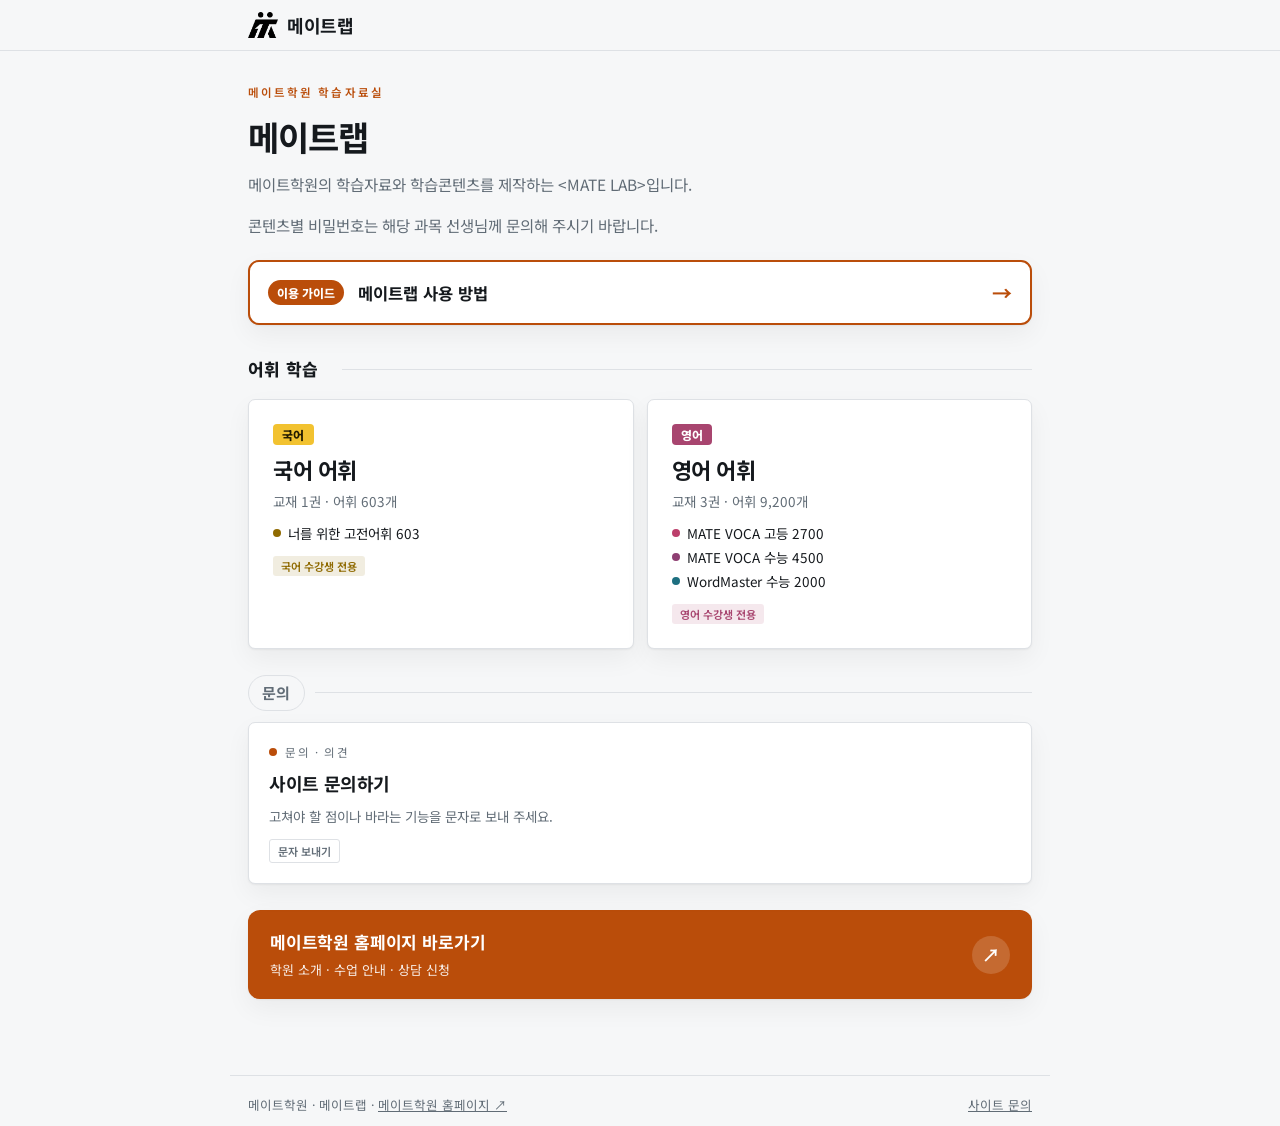
==== commit cb95f76c: "메이트랩 학생 전용으로 정리: 시험지 생성기·교사용 결과 확인·강사/조교 비밀번호 제거, 단어 데이터를 data/ 파일로 분리 [skip netlify] - 시험지 생성기·결과 확" ====
--- a/index.html
+++ b/index.html
@@ -6,9 +6,9 @@
 <meta name="theme-color" content="#BA4D0A">
 <meta name="description" content="메이트학원 학습자료실 - 국어 고전어휘, MATE VOCA 고등·수능 학습과 테스트">
 <title>메이트랩 | 메이트학원 학습자료실</title>
-<link rel="icon" type="image/png" href="[data-uri]" media="(prefers-color-scheme: light)">
-<link rel="icon" type="image/png" href="[data-uri]" media="(prefers-color-scheme: dark)">
-<link rel="apple-touch-icon" href="[data-uri]">
+<link rel="icon" href="img/favicon/favicon.svg" type="image/svg+xml">
+<link rel="icon" href="img/favicon/favicon-32.png" sizes="32x32" type="image/png">
+<link rel="apple-touch-icon" href="img/favicon/apple-touch-icon.png">
 <link rel="preconnect" href="https://fonts.googleapis.com">
 <link rel="preconnect" href="https://fonts.gstatic.com" crossorigin>
 <link rel="stylesheet" href="https://fonts.googleapis.com/css2?family=Noto+Sans+KR:wght@300;400;500;600;700&display=swap">
@@ -313,9 +313,6 @@
 .rc-wrong b{display:block;color:var(--mute);font-weight:600;margin-bottom:4px}
 .rc-wrong span{display:inline-block;border:1px solid var(--line);border-radius:4px;padding:1px 7px;margin:0 4px 4px 0}
 .rc-foot{display:flex;justify-content:space-between;align-items:center;margin-top:12px;padding-top:10px;border-top:1px dashed var(--line);font-size:12.5px;color:var(--mute)}
-.vgrid{display:grid;grid-template-columns:repeat(auto-fit,minmax(200px,1fr));gap:10px;margin-top:12px}
-.vgrid label{display:flex;flex-direction:column;gap:4px;font-size:12.5px;color:var(--mute);font-weight:600}
-.vgrid select{font-family:inherit;font-size:16px;color:var(--fg);background:var(--card);border:1px solid var(--line);border-radius:4px;padding:10px 12px}
 .share summary{cursor:pointer;font-weight:600;font-size:14px}
 @media (prefers-reduced-motion: reduce){*{transition:none!important}}
 
@@ -335,34 +332,6 @@
 .pbar i{display:block;height:100%}
 .pbar .k{background:var(--ok)} .pbar .u{background:var(--no)}
 
-/* 시험지 */
-.sheet,.sh-key{background:var(--card);border:1px solid var(--line);border-radius:8px;padding:26px 22px;margin-bottom:18px;box-shadow:var(--shadow)}
-.sh-head{border-bottom:2px solid var(--fg);padding-bottom:12px;margin-bottom:16px}
-.sh-title{font-size:21px;font-weight:700;letter-spacing:-.02em}
-.sh-meta{font-size:13px;color:var(--mute);margin-top:3px}
-.sh-line{display:flex;flex-wrap:wrap;gap:16px;margin-top:12px;font-size:13.5px;color:var(--mute)}
-.sh-body.two,.sh-ans.two{column-count:2;column-gap:34px}
-@media (max-width:520px){.sh-body.two,.sh-ans.two{column-count:1}}
-.sh-q{display:flex;align-items:baseline;gap:8px;padding:9px 0;break-inside:avoid;border-bottom:1px dotted var(--line)}
-.sh-no{font-size:12.5px;color:var(--mute);min-width:20px;font-variant-numeric:tabular-nums}
-.sh-p{font-size:15px;flex:none;max-width:52%;overflow-wrap:anywhere}
-.sh-blank{flex:1;min-width:60px;border-bottom:1px solid var(--line);height:17px}
-.sh-ans{font-size:13.5px;line-height:1.95;margin-top:12px}
-.sh-ans b{color:var(--mute);font-weight:600;margin-right:4px;font-variant-numeric:tabular-nums}
-.sh-key{page-break-before:always}
-
-@media print{
-  header,footer,.noprint{display:none!important}
-  body{background:#fff;color:#000}
-  .wrap{max-width:none;padding:0}
-  main{padding:0}
-  .sheet,.sh-key{border:0;box-shadow:none;padding:0;margin:0 0 18px}
-  .sh-head{border-bottom:2px solid #000}
-  .sh-q{border-bottom:1px dotted #999}
-  .sh-blank{border-bottom:1px solid #999}
-  .sh-no,.sh-meta,.sh-line,.sh-ans b{color:#555}
-  @page{margin:16mm}
-}
 </style>
 <style>
 html,body{margin:0;padding:0}
@@ -441,14 +410,6 @@
     </ul>
   </div>
 
-  <div class="guide-note">
-    <h3>선생님 · 조교</h3>
-    <ul>
-      <li><b>시험지 생성기</b>: 교재와 범위를 고르면 단어 시험지와 정답지를 만들고, '인쇄 · PDF 저장'으로 바로 출력합니다.</li>
-      <li><b>모의고사 분석</b>: 국어·영어 모의고사 정답을 등록하고(원장 확정 후) 학생 답안을 넣으면 학생별 리포트를 PDF·PNG로 저장합니다. 교직원 비밀번호가 따로 있습니다.</li>
-      <li><b>교사용 결과 확인</b>(맨 아래): 학생이 보낸 결과 카드의 인증번호가 맞는지 확인합니다. 점수를 고친 카드는 걸러집니다.</li>
-    </ul>
-  </div>
 
   <p class="lead" style="margin-top:22px">사이트가 이상하거나 틀린 뜻을 발견하면 처음 화면의 <b>사이트 문의하기</b>로 알려 주세요.</p>
   <div class="row" style="margin-top:18px"><button class="btn" onclick="go('home')">처음 화면으로</button></div>
@@ -596,10405 +557,21 @@
   </div>
 </section>
 
-<section id="v-rand" hidden>
-  <div class="noprint">
-    <p class="eyebrow">강사 · 클리닉 조교용</p>
-    <h1>시험지 생성기</h1>
-    <p class="lead">범위와 유형을 고르면 단어 시험지와 정답지가 만들어집니다. '인쇄 · PDF 저장'을 누르면 시험지만 깔끔하게 출력됩니다.</p>
-
-    <p class="field" style="margin-top:22px">과목</p>
-    <div class="chips" id="tgCourse"></div>
-    <p class="field">범위 <span style="font-weight:400">(눌러서 여러 개 선택)</span></p>
-    <div class="chips" id="tgRange"></div>
-    <p class="field">유형</p>
-    <div class="chips" id="tgType"></div>
-    <p class="field">문항 수</p>
-    <div class="row" style="margin-bottom:16px;gap:8px">
-      <div class="chips" id="tgN" style="margin:0"></div>
-      <label class="hintline" style="display:flex;align-items:center;gap:6px">직접 입력
-        <input id="tgNIn" type="number" inputmode="numeric" min="1" max="200" style="width:84px;padding:6px 10px" placeholder="1~200"> 문항</label>
-    </div>
-    <p class="field">옵션</p>
-    <div class="chips">
-      <button class="chip" id="tgKey" aria-pressed="true" onclick="tgToggle(this)">정답지 함께</button>
-      <button class="chip" id="tgTwo" aria-pressed="true" onclick="tgToggle(this)">2단 배치</button>
-      <button class="chip" id="tgDate" aria-pressed="true" onclick="tgToggle(this)">날짜 칸</button>
-    </div>
-    <p class="field">시험지 제목</p>
-    <input id="tgTitle" placeholder="예) MATE VOCA 고등 DAY 1 단어 테스트" style="max-width:420px" autocomplete="off">
-
-    <div class="row" style="margin-top:20px">
-      <button class="btn" onclick="buildSheet()">시험지 만들기</button>
-      <button class="btn ghost" onclick="window.print()">인쇄 · PDF 저장</button>
-      <button class="btn ghost" onclick="copySheet()">텍스트로 복사</button>
-      <button class="btn plain" onclick="go('home')">처음으로</button>
-      <span class="ok-msg" id="tgMsg"></span>
-    </div>
-    <p class="hintline" id="tgInfo" style="margin-top:12px"></p>
-    <hr class="rule">
-  </div>
-  <div id="sheet"></div>
-  <textarea id="sheetText" style="position:absolute;left:-9999px;top:0" aria-hidden="true"></textarea>
-</section>
-
-
-
-<section id="v-verify" hidden>
-  <p class="eyebrow">교사용</p>
-  <h1>결과 확인</h1>
-  <p class="lead">학생이 보낸 <b>결과 카드 캡처</b>를 보고 아래 칸을 채우거나, 결과문을 붙여 넣으면 인증번호가 맞는지 확인합니다.</p>
-  <div class="vgrid">
-    <label>이름<input id="vfName" autocomplete="off"></label>
-    <label>담당 선생님<input id="vfTeacher" autocomplete="off" placeholder="예) 김동완T"></label>
-    <label>교재<select id="vfCourse"></select></label>
-    <label>범위<input id="vfRange" autocomplete="off" placeholder="카드에 적힌 그대로, 예) DAY 1~3"></label>
-    <label>맞힌 수<input id="vfRight" inputmode="numeric"></label>
-    <label>문항 수<input id="vfTotal" inputmode="numeric"></label>
-    <label>날짜<input id="vfDate" placeholder="YYYY-MM-DD"></label>
-    <label>인증번호<input id="vfCode" autocomplete="off" style="text-transform:uppercase"></label>
-  </div>
-  <div class="row" style="margin-top:12px"><button class="btn" onclick="verifyForm()">캡처 내용으로 확인</button></div>
-  <p id="vfOut" style="margin-top:12px;font-weight:600"></p>
-  <hr class="rule">
-  <textarea id="vText" style="min-height:190px;margin-top:10px" placeholder="결과문을 붙여 넣으세요"></textarea>
-  <div class="row" style="margin-top:12px">
-    <button class="btn" onclick="verify()">확인</button>
-    <button class="btn plain" onclick="go('home')">처음으로</button>
-  </div>
-  <p id="vOut" style="margin-top:16px;font-weight:600"></p>
-</section>
 </main>
 
 <footer class="wrap">
   <span>메이트학원 · 메이트랩 · <a href="https://mate4u.netlify.app/" target="_blank" rel="noopener" style="color:var(--mute)">메이트학원 홈페이지 ↗</a></span>
-  <span style="display:flex;gap:16px"><a id="ftSms" href="#" style="color:var(--mute);font-size:12.5px">사이트 문의</a><button onclick="go('verify')">교사용 결과 확인</button></span>
+  <span style="display:flex;gap:16px"><a id="ftSms" href="#" style="color:var(--mute);font-size:12.5px">사이트 문의</a></span>
 </footer>
 
+<script src="data/ko.js"></script>
+<script src="data/vh.js"></script>
+<script src="data/vs.js"></script>
+<script src="data/wm.js"></script>
 <script>
-/* =====================================================================
-   데이터
-   항목: [표제어, 보조(한자/품사), 빈도(1~3), 분류, 뜻, 예문, 출처, 풀이]
-   ===================================================================== */
-/* 국어 고전어휘 — 『너를 위한 고전 어휘』(메이트학원 국어팀) 전체 20개 테마 603개
-   항목: [표제어, 한자, 0, 테마, 뜻, 예문, 출처 작품, 해석, 번호] */
-const KO = [
-/* 01 꽃·나무·풀 */
-["가싀","",0,"01 꽃·나무·풀","가시","늙는 길 가싀로 막고 오는 백발 막대로 치려턴","","늙는 길을 가시로 막고 오는 백박을 막대로 치려고 하였더니",1],
-["곶 · 곳 (ᄭᅩᆺ)","",0,"01 꽃·나무·풀","꽃","대동강 아즐가 대동강 건너편 고즐여","","대동강 건너편의 꽃을",2],
-["국화","菊花",0,"01 꽃·나무·풀","국화 — 서리에 피어 지조·절개를 상징","국화(菊花)야 너는 어이 삼월동풍(三月東風) 다 지내고 낙목한천(落木寒天)에 네 홀로 피었느냐","국화야 너는 어이","국화야, 너는 어찌 봄을 다 보내고 잎 지는 추운 날 홀로 피었느냐",3],
-["나ᇚ (남기, 나ᇚ에)","",0,"01 꽃·나무·풀","나무(나무가, 나무에)","새는 새는 남게 자고 쥐는 쥐는 궁게 자고","","새는 새는 나무에 자고 쥐는 쥐는 구멍에 자고",4],
-["노화","",0,"01 꽃·나무·풀","갈대꽃","노화 깊픈 곳에 명월청풍 벗이 되야","","갈대꽃 깊은 곳에, 밝은 달과 맑은 바람이 벗이 되어",5],
-["녹양","綠楊",0,"01 꽃·나무·풀","푸른 버드나무","녹양방초(綠楊芳草)는 세우 중(細雨中)에 프르도다","상춘곡","푸른 버들과 향긋한 풀은 가랑비 속에 푸르구나",6],
-["녹음","綠陰",0,"01 꽃·나무·풀","우거진 숲의 그늘 — 여름을 알리는 표지","잔화(殘花) 다 딘 후에 녹음이 기퍼 간다","전원사시가","남은 꽃이 다 진 뒤에 숲 그늘이 짙어 간다",7],
-["녹음방초","",0,"01 꽃·나무·풀","우거진 나무와 향기로운 풀","녹음방초승화시에 해는 어이 더디간고","","꽃피는 봄보다 더 좋은 여름에 해는 어찌 느리게 가는가",8],
-["대쵸","",0,"01 꽃·나무·풀","대추","대쵸 볼 불근 골에 밤은 어이 뜻드르며","","대추의 볼 붉게 익은 통통한 대추",9],
-["뎡화","",0,"01 꽃·나무·풀","물가에 핀 꽃 (汀花)","안류 뎡화는 고비고비 새롭고야","","시냇가에 편 꽃은 고비고비 새롭고야",10],
-["도화","桃花",0,"01 꽃·나무·풀","복숭아꽃","도화 행화(桃花杏花)는 석양리예 퓌여 잇고","상춘곡","복숭아꽃, 살구꽃은 석양에 피어 있고",11],
-["매화","梅花",0,"01 꽃·나무·풀","매화 — 눈 속에 피어 지조·절개를 상징","알괘라 백설양춘(白雪陽春)은 매화밧게 뉘 이시리","매화사","알겠구나, 눈 속에서도 봄기운을 띠는 것은 매화밖에 없구나",12],
-["방초","芳草",0,"01 꽃·나무·풀","향기롭고 꽃다운 풀","녹양방초(綠楊芳草)는 세우 중(細雨中)에 프르도다","상춘곡","푸른 버들과 향긋한 풀은 가랑비 속에 푸르구나",13],
-["부용","芙蓉",0,"01 꽃·나무·풀","연꽃","부용(芙蓉)을 고잣는 듯 백옥(白玉)을 믓것는 듯","관동별곡","연꽃을 꽂아 놓은 듯 백옥을 묶어 놓은 듯",14],
-["부평초","浮萍草",0,"01 꽃·나무·풀","물 위에 떠다니는 풀 — 정처 없는 신세를 비유","부평초 같은 이 몸이 어디로 흘러갈꼬","","부평초 같은 이 몸이 어디로 흘러갈 것인가",15],
-["빙자옥질","",0,"01 꽃·나무·풀","얼음 같은 자태와 옥 같은 바탕 — 눈 속에 핀 매화를 이르는 말","빙자옥질이여 눈 속에 네로구나","","얼음 같은 자태와 옥 같은 바탕이여, 눈 속에 핀 네가 바로 그것이로구나",16],
-["송죽","松竹",0,"01 꽃·나무·풀","소나무와 대나무 — 지조·절개 ※ 한자와 음만 보고도 뜻이 나오도록!","송죽(松竹) 울울리예 풍월주인 되여셔라","상춘곡","소나무 대나무 우거진 곳에서 자연의 주인이 되었구나",17],
-["아치고절","",0,"01 꽃·나무·풀","우아한 풍치, 높은 절개","아마도 아치고절은 너뿐인가 하노라","","아마도 우아한 풍치와 높은 절개는 너뿐인가 하노라",18],
-["암향","",0,"01 꽃·나무·풀","매화의 향기","촉 좁고 갓가이 사랑헐 제 암향좃차 부동터라","","촛불 잡고 너를 가까이 감상할 때 그윽한 향기 떠도는구나",19],
-["오상고절","傲霜孤節",0,"01 꽃·나무·풀","서리에도 굽히지 않는 외로운 절개 — 국화를 가리킴","아마도 오상고절은 너뿐인가 하노라","국화야 너는 어이","아마도 서리를 이기는 외로운 절개는 너뿐인가 하노라",20],
-["이화","梨花",0,"01 꽃·나무·풀","배꽃","이화(梨花)에 월백(月白)하고 은한(銀漢)이 삼경(三更)인 제","다정가","배꽃에 달빛이 하얗게 비치고 은하수가 삼경을 가리키는 때",21],
-["잔듸","",0,"01 꽃·나무·풀","잔디","길ᄭᅡ 잔듸밧헤 펄셕 쥬져안지며","","길가 잔디밭에 털썩 주저않으며",22],
-["척촉","",0,"01 꽃·나무·풀","철쭉","샤양 현산에 척촉을 므니ᄇᆞᆯ와","","저녁 햇빛이 비껴드는 현산의 철쭉 꽃을 잇달아 밟아",23],
-["츩너출","",0,"01 꽃·나무·풀","칡넝쿨","나는 삼사월 츩너출이 되야","","나는 삼사월의 칡넝쿨이 되어",24],
-["푸새","",0,"01 꽃·나무·풀","푸성귀, 풀","비록애 푸새엣것인들 긔 뉘 따헤 났나니","","비록 풀에 불과하지만 그게 누구의 땅에서 났는가",25],
-["행화","杏花",0,"01 꽃·나무·풀","살구꽃","도화 행화(桃花杏花)는 석양리예 퓌여 잇고","상춘곡","복숭아꽃, 살구꽃은 석양에 피어 있고",26],
-
-/* 02 날씨·하늘·물 */
-["ᄀᆞᄅᆞᆷ (가람)","",0,"02 날씨·하늘·물","강","ᄀᆞᄅᆞ미 ᄑᆞᄅᆞ니 새 더욱 히오","","강이 푸르니 새는 더욱 희고",27],
-["건곤","乾坤",0,"02 날씨·하늘·물","하늘과 땅, 온 세상","건곤(乾坤)이 눈이여늘 졔 엇지 감히 퓌리","매화사","온 세상이 눈으로 덮였는데 그것이 어찌 감히 피겠는가",28],
-["구즌비","",0,"02 날씨·하늘·물","궂은비","여름날 길고길제 구즌비는 므스 일고, 구즌 비 머저가고 시낻물이 맑아 온다","","여름날 길고 긴 때에 궂은 비는 무슨 일인가?, 궂은 비 멈추어 가니 시냇물이 맑아 온다",29],
-["ᄂᆡ","",0,"02 날씨·하늘·물","안개","평무의 ᄂᆡ 거드니 원근이 그림일다","","잡초 무성한 들판에 안개가 걷히니 그림같이 좋다",30],
-["나리","",0,"02 날씨·하늘·물","시내","파른 나리여ᄒᆡ 기랑ᄋᆡ 즈ᅀᅵ 이슈라","","새파란 냇물에 기파랑의 모습이 있어라",31],
-["나릿물","",0,"02 날씨·하늘·물","시냇물","正月ㅅ 나릿므른 아으 어져 녹져 ᄒᆞ논ᄃᆡ.","","정월의 시냇물은 얼고 녹고 하는데",32],
-["녹수","",0,"02 날씨·하늘·물","푸른 물","청산은 내 뜻이요 녹수는 님의 정이","","청산은 내 마음과 같고 푸른 물은 임의 마음과 같구나",33],
-["동풍","東風",0,"02 날씨·하늘·물","봄바람 (동쪽에서 부는 바람=봄)","동풍(東風)이 건 듯 부러 젹셜을 헤텨 내니","사미인곡","봄바람이 문득 불어 쌓인 눈을 헤쳐 내니",34],
-["마파람","",0,"02 날씨·하늘·물","남풍","마파람 급히 불 때 가득 싣고 돌아오네","","남풍 급히 불 때 가득 싣고 돌아오네",35],
-["만건곤","",0,"02 날씨·하늘·물","하늘과 땅에 가득 참","백설이 만건곤할 제 독야청청 하리라","","흰 눈으로 하늘과 땅에 가득찰 때 나 홀로 푸른 모습으로 남아 있으리라",36],
-["믈/블/플","",0,"02 날씨·하늘·물","물/불/풀","믈 ᄀᆞᄐᆞᆫ 얼굴이 편ᄒᆞ실 적 몃 날인고, 플은 어이ᄒᆞ야 프르ᄂᆞᆫ ᄃᆞᆺ 누르ᄂᆞ니","","물 같이 연약한 몸이 편하실 때가 몇 날인고, 풀은 어찌하여 푸른 듯하다가 누래지는가",37],
-["바ᄅᆞ","",0,"02 날씨·하늘·물","바다","살어리 살어리랏다 바ᄅᆞ래 살어리랏다","","살아갈 것이오. 살아갈 것이오. 바다에 살으리로다.",38],
-["백설","白雪",0,"02 날씨·하늘·물","흰 눈","백설(白雪)이 잦아진 골에 구루미 머흐레라","이색 시조","흰 눈이 녹아 사라진 골짜기에 구름이 험하게 이는구나",39],
-["벽계수","碧溪水",0,"02 날씨·하늘·물","푸른 시냇물","청산리(靑山裏) 벽계수(碧溪水)야 수이 감을 자랑 마라","황진이 시조","푸른 산속 흐르는 물아, 쉬이 흘러감을 자랑 마라",40],
-["볏뉘","",0,"02 날씨·하늘·물","햇살","구름 낀 볏뉘도 쐰 적이 업건마는","","구름 사이 햇살도 본 적이 없지만",41],
-["볕티","",0,"02 날씨·하늘·물","볕의, 햇볕의","고은 볕티 쬐얀ᄂᆞᆫᄃᆡ 물결이 기름ᄀᆞᆺ다","","따스한 봄볕이 희맑게 내리쪼이니, 물결은 기름이 어린 듯 반짝이는구나.",42],
-["사양","",0,"02 날씨·하늘·물","석양","사양과 섯거디어 세우조ᄎᆞ 뿌리ᄂᆞᆫ가","","석양과 섞여 가랑비조차 뿌리는구나",43],
-["새암","",0,"02 날씨·하늘·물","샘, 샘터","새암을 찾아가서 점심 도슭 부시고","","샘을 찾아가서 점심 도시락 비우고",44],
-["세우","細雨",0,"02 날씨·하늘·물","가랑비","녹양방초는 세우 중(細雨中)에 프르도다","상춘곡","푸른 버들 향긋한 풀은 가랑비 속에 푸르구나",45],
-["소, 지당","",0,"02 날씨·하늘·물","연못","말가ᄒᆞᆫ 기플 소희 온갇 고기 뛰노ᄂᆞ다","","맑고 깊은 연못에 온갖 고기 뛰어논다",46],
-["쇼쇼리ᄇᆞ람","",0,"02 날씨·하늘·물","회오리바람","누른 해 흰 달 가난 비 굴근 눈 쇼쇼리 ᄇᆞ람 불 제 뉘 한잔 먹쟈 할고","","누런 해 흰 달 가는 비 굵은 눈 회오리 바람 불 때 누가 한잔 먹자고 할까",47],
-["여흘","",0,"02 날씨·하늘·물","여울","스콧 얼면 여흘도 됴ᄒᆞ니 여흘도 됴ᄒᆞ니","","못이 얼면 여울도 좋거니 여울도 좋거니",48],
-["연하","煙霞",0,"02 날씨·하늘·물","안개와 노을 — 아름다운 자연","연하(煙霞)로 집을 삼고 풍월(風月)로 벗을 사마","도산십이곡","안개와 노을로 집을 삼고 바람과 달을 벗으로 삼아",49],
-["유수","流水",0,"02 날씨·하늘·물","흘러가는 물 — 덧없이 가는 세월을 함께 떠올릴 것","청산리 벽계수야 수이 감을 자랑 마라","황진이 시조","푸른 산속 흐르는 물아, 쉬이 흘러감을 자랑하지 마라",50],
-["일편명월","一片明月",0,"02 날씨·하늘·물","한 조각 밝은 달","밤듕만 일편명월(一片明月)이 긔 벗인가 하노라","방옹시여","밤중의 한 조각 밝은 달이 그 벗인가 하노라",51],
-["적설","積雪",0,"02 날씨·하늘·물","쌓인 눈","동풍이 건 듯 부러 젹셜(積雪)을 헤텨 내니","사미인곡","봄바람이 문득 불어 쌓인 눈을 헤쳐 내니",52],
-["풍셜","",0,"02 날씨·하늘·물","눈바람","풍셜 석거친 날에 뭇노라 북래사자야","","바람과 서리가 뒤섞여 내리는 날에 물어보노라 북쪽 심양에서 온 사람이여",53],
-["하ᄂᆞᆯ","",0,"02 날씨·하늘·물","하늘","바다 밧근 하ᄂᆞᆯ이니 하ᄂᆞᆯ 밧근 무서신고","","바다 밖은 하늘이니 하늘 밖은 무엇인가",54],
-["황운","黃雲",0,"02 날씨·하늘·물","누런 구름 → 누렇게 익은 곡식(가을 들판)","만경(萬頃) 황운(黃雲)이 한 빛이 되야 잇다","월선헌십육경가","드넓은 들의 누런 곡식이 온통 한 빛을 이루었구나",55],
-
-/* 03 산·들·길·새·짐승 */
-["ᄀᆞᆯ며기","",0,"03 산·들·길·새·짐승","갈매기(=백구)","ㅂ데 만ᄒᆞᆫ ᄀᆞᆯ며기ᄂᆞᆫ 오명가명 ᄒᆞ거든","","떼를 지어서 갈매기들은 오락가락 하는데",56],
-["거믜줄","",0,"03 산·들·길·새·짐승","거미줄","그 우희 거믜줄 이시니 그를 조심ᄒᆞ여라","","그 위에 거미줄 있으니 그를 조심하여라",57],
-["고ᄀᆡ","",0,"03 산·들·길·새·짐승","고개","바ᄅᆞᆷ도 쉬여 넘ᄂᆞᆫ 고ᄀᆡ, 구름이라도 쉬여 넘ᄂᆞᆫ 고ᄀᆡ","","바람도 쉬며 넘는 고개, 구름이라도 쉬며 넘는 고개",58],
-["곤륜산","",0,"03 산·들·길·새·짐승","중국 전설 속의 산","청산에 유수 같고 곤륜산 백옥 같으니","","청산의 유수 같고 곤륜산의 백옥 같으니",59],
-["공산","",0,"03 산·들·길·새·짐승","아무도 없는 텅 빈 산","공산에 우난 접동, 너난 어이 우짖난다.","","텅 빈 산에서 우는 접동새야, 너는 어이하여 울부짖고 있느냐?",60],
-["관산","關山",0,"03 산·들·길·새·짐승","국경의 관문과 산 — 멀리 떨어진 변방, 싸움터","싸홈ᄒᆞᄂᆞᆫ ᄆᆞ리 관산 북녁긔 잇ᄂᆞ니","","싸움하는 말이 관산 북쪽에 있으니",61],
-["기암","",0,"03 산·들·길·새·짐승","기괴한 바위","기암괴석이 눈 속에 뭇쳣셰라","","기이하게 생긴 바위와 돌이 눈 속에 묻힐까 걱정이구나",62],
-["ᄂᆞᆯ애","",0,"03 산·들·길·새·짐승","날개","향 므든 ᄂᆞᆯ애로 님의 오새 올므리라","","향 묻은 날개로 임의 옷에 옮기리라",63],
-["두견","",0,"03 산·들·길·새·짐승","소쩍새","두견새 슬피 울자 산에 대나무가 찢어지니","","소쩍새 슬피 울자 산에 대나무가 찢어지니",64],
-["ᄆᆞᅀᆞᆯ","",0,"03 산·들·길·새·짐승","마을","ᄆᆞᆯᄀᆞᆫ ᄀᆞᄅᆞᇝ ᄒᆞᆫ 고ᄇᆡ ᄆᆞᅀᆞᆯᄒᆞᆯ 아나 흐르ᄂᆞ니","","맑은 강의 한 굽이 마을을 안아 흐르니",65],
-["ᄆᆡ","",0,"03 산·들·길·새·짐승","들 (또는 뫼)","무릉이 가깝도다 저 ᄆᆡ이 긘거이고","","무릉 도원이 가깝도다 저 들이 그 곳인가 보다.",66],
-["뫼","",0,"03 산·들·길·새·짐승","산","뫼흔 길고 길고 물은 멀고 멀고","","산은 길고 물은 멀고",67],
-["바회","",0,"03 산·들·길·새·짐승","바위","바회 우희 졉듀ᄒᆞ요이다","","바위 위에 접을 붙입니다",68],
-["백구","白鷗",0,"03 산·들·길·새·짐승","흰 갈매기 — 자연 속 벗","백구(白鷗)와 벗이 되어 함께 놀자 하였더니","만분가","흰 갈매기와 친구 되어 함께 놀자고 하였더니",69],
-["별헤","",0,"03 산·들·길·새·짐승","벼랑에","유월 보로매 아으 별헤 ᄇᆞ룐 빗 다호라","","6월 보름 벼랑에 버린 빗 같구나",70],
-["쇼","",0,"03 산·들·길·새·짐승","소","므쇠로 한쇼를 디여다가","","무쇠로 큰 소를 만들어다",71],
-["실솔","蟋蟀",0,"03 산·들·길·새·짐승","귀뚜라미","실솔(蟋蟀)이 상(床)에 울 제 긴 한숨 디는 눈물","규원가","귀뚜라미가 침상에서 울 때 긴 한숨에 떨어지는 눈물",72],
-["ᄌᆡᄫᅵᆨ","",0,"03 산·들·길·새·짐승","조약돌","일로 나리ㅅ ᄌᆡᄫᅵᆨᄒᆡ","","이리부터 냇가 조약돌에",73],
-["잣","",0,"03 산·들·길·새·짐승","성","잣 안ㅅ 보ᄆᆞㅣ 플와 마못분 기펫도다","","성 안의 봄에는 풀과 나무만 깊어 있구나",74],
-["재","",0,"03 산·들·길·새·짐승","고개","재 너머 사래 긴 밭을 언제 갈려 하나니","","고개 넘어 사래 긴 밭을 언제 갈려 하느냐",75],
-["져비","",0,"03 산·들·길·새·짐승","제비","절로 가며 절로 오느닌 집우횟 져비오","","절로 가며 절로 오는 것은 집 위에 있는 제비요",76],
-["즁ᄉᆡᆼ","",0,"03 산·들·길·새·짐승","짐승","바람의 지는 닙과 풀속에 우는 즘생","","바람에 지는 잎과 풀 속에서 우는 짐승(벌레)는",77],
-["즈럼길","",0,"03 산·들·길·새·짐승","지름길","백발이 제 몬져 알고 즈럼길로 오더라","","백발이 자기가 먼저 알고 지름길로 오더라",78],
-["즌ᄃᆡ","",0,"03 산·들·길·새·짐승","진 곳, 진창 — 위험한 곳을 뜻함","즌ᄃᆡ ᄆᆞ른ᄃᆡ ᄀᆞᆯ하지 말고","","진데 마른데 가리지 말고",79],
-["해오라비","",0,"03 산·들·길·새·짐승","해오라기, 백로","검은 까마귀 해오라비 되도록에","","검은 까마귀가 백로가 될 때까지",80],
-["황앵","",0,"03 산·들·길·새·짐승","꾀꼬리","녹양의 우ᄂᆞᆫ 황앵 교태 겨워 ᄒᆞᄂᆞᆫ고야","","푸른 버드나무에서 우는 꾀꼬리는 흥에 겨워 아양을 떠는구나",81],
-["ᄯᅡㅎ (ᄯᅡ히)","",0,"03 산·들·길·새·짐승","땅","여ᄅᆞᆷ날 더운 적의 단ᄯᅡ희 부리로다","","여름날 더운 때에 뜨거워진 땅이 불과 같구나",82],
-
-/* 04 계절과 때·자연을 즐기는 삶 */
-["ᄀᆞᅀᆞᆯ","",0,"04 계절과 때·자연을 즐기는 삶","가을","어느 ᄀᆞᅀᆞᆯ 이른 ᄇᆞᄅᆞ매","","어느 가을 이른 바람에",83],
-["강호","江湖",0,"04 계절과 때·자연을 즐기는 삶","강과 호수 → 속세를 떠난 자연","강호(江湖)에 봄이 드니 미친 흥(興)이 절로 난다","강호사시가","자연에 봄이 오니 깊은 흥이 절로 난다",84],
-["광음","",0,"04 계절과 때·자연을 즐기는 삶","세월","광음을 허송말고 늙기 전에 힘써보소","","세월을 헛되이 보내지 말고 늙기 전에 힘써보소",85],
-["나조","",0,"04 계절과 때·자연을 즐기는 삶","저녁","아ᄎᆞᆷ에ᄂᆞᆫ 채산하고 나조에는 조수하세","","아침에는 산나물을 캐고, 저녁에 물고기를 낚으세",86],
-["낙목한천","落木寒天",0,"04 계절과 때·자연을 즐기는 삶","나뭇잎 다 지는 추운 때 — 겨울","낙목한천에 네 홀로 피었느냐","국화야 너는 어이","잎 지는 추운 날에 너 홀로 피었느냐",87],
-["녀름","",0,"04 계절과 때·자연을 즐기는 삶","여름","긴 녀르ᇝ 강촌애 일마다 유심ᄒᆞ도다","","긴 여름 강촌의 일마다 그윽하도다",88],
-["만고","",0,"04 계절과 때·자연을 즐기는 삶","영원히","만고애 프르르며 유수는 엇뎨하야","","영원히 푸르며 흐르는 물은 어찌하여",89],
-["무심","",0,"04 계절과 때·자연을 즐기는 삶","아무 욕심이 없음","구름이 무심탄 말이 아마도 허랑하다.","","구름이 욕심이 없다는 말은 허무맹랑하다.",90],
-["물아일체","物我一體",0,"04 계절과 때·자연을 즐기는 삶","자연과 내가 하나가 됨","자연 속에 노니니 물아일체(物我一體)의 경지에 드는 듯하더라","","자연 속에 노니니 자연과 내가 하나 되는 경지에 드는 듯하더라",91],
-["삼경","",0,"04 계절과 때·자연을 즐기는 삶","밤 11시~오전 1시(깊은 밤)","이화에 월백하고 은한이 삼경인 제","","배꽃에 달은 환히 비치고, 은하수는 돌아서 깊은 밤을 알리는 때에",92],
-["삼촌 삼하 삼추 삼동","",0,"04 계절과 때·자연을 즐기는 삶","봄 여름 가을 겨울","삼촌화류 호시절에 경물이 시름업다","","봄날 온갖 꽃 피고 버들잎이 돋는 좋은 시절이지만, 나는 아름다운 경치를 보아도 아무 생각이 없다.",93],
-["새배","",0,"04 계절과 때·자연을 즐기는 삶","새벽","새배 빗나쟈 백설이 소뢰한다","","새벽이 돌아와 낡이 밝으니 온갖 것들이 소리하는구나",94],
-["소부허유","",0,"04 계절과 때·자연을 즐기는 삶","소부와 허유","이제로 헤어든 소부허유 약돗더라","","이제 생각해보니 소부와 허유는 참 영리했구나",95],
-["승지","",0,"04 계절과 때·자연을 즐기는 삶","아름다운 곳","사람이 승지를 모르니 알게 한들 어떠리","","사람들이 이 아름다운 곳을 모르니 알게 하면 어떠하겠는가",96],
-["어적","",0,"04 계절과 때·자연을 즐기는 삶","어부의 피리 소리","어적도 흥에 겨워 달을 따라 부는구나","","어부의 피리 소리 역시 흥을 이기지 못하여 달을 따라 계속 부르는가(한가로운 분위기)",97],
-["어주","",0,"04 계절과 때·자연을 즐기는 삶","고기잡이배","어주에 누어신들 잊은 적이 있으랴","","고기잡이 배에 누웠는들 잊은 적이 있겠느냐",98],
-["완보하다","",0,"04 계절과 때·자연을 즐기는 삶","천천히 거닐다","미음완보하야 시냇가의 호자 안자","","나직이 읊조리며 천천히 걸어 시냇가에 혼자 앉아",99],
-["은거","隱居",0,"04 계절과 때·자연을 즐기는 삶","속세를 떠나 숨어 삶","벼슬을 버리고 산중에 은거(隱居)하니 세상 시비가 멀어지더라","","벼슬을 버리고 산중에 숨어 사니 세상의 다툼이 멀어지더라",100],
-["은자","隱者",0,"04 계절과 때·자연을 즐기는 삶","속세를 떠나 숨어 사는 사람","강호(江湖)는 예부터 은자(隱者)의 벗이라","","강과 호수는 예부터 숨어 사는 이의 벗이라",101],
-["이왕","",0,"04 계절과 때·자연을 즐기는 삶","과거, 이전","이왕 일 ᄉᆡᆼ각ᄒᆞ고 즉금 일 헤아리니","","지나간 일 생각하고 지금의 일 헤아리니",102],
-["임천","",0,"04 계절과 때·자연을 즐기는 삶","자연","아마도 임천 한흥을 비길 곳이 없세라","","아마도 자연에서 노니는 즐거움을 비교한 곳이 없을테라",103],
-["졈글다","",0,"04 계절과 때·자연을 즐기는 삶","저물다","내 가는 데 졈그롤셰라","","가는데 날이 저물까 두렵다",104],
-["졈낫","",0,"04 계절과 때·자연을 즐기는 삶","대낮","深山窮谷(심산궁곡) 졈낫ᄀᆞ티 ᄆᆞᅟᅵᆼ그쇼서","","깊은산 골짜기에도 대낮같이 만드소서",105],
-["조화옹","",0,"04 계절과 때·자연을 즐기는 삶","조물주","어화 조화옹이 헌사토 헌샤ᄒᆞᆯ샤","","아아, 조물주의 솜씨가 대단하기도 대단하구나",106],
-["즉금","",0,"04 계절과 때·자연을 즐기는 삶","현재, 지금","이왕 일 ᄉᆡᆼ각ᄒᆞ고 즉금 일 헤아리니","","지나간 일 생각하고 직므의 일 헤아리니",107],
-["천석고황","泉石膏肓",0,"04 계절과 때·자연을 즐기는 삶","자연을 사랑하는 마음(고칠 수 없는 병처럼 깊은) ※ '고칠 수 없는 병(膏肓)'에 빗댈 만큼 깊은 자연 사랑","하믈며 천석고황(泉石膏肓)을 고쳐 므슴 하료","도산십이곡","더구나 자연을 사랑하는 이 마음을 고쳐서 무엇하겠는가",108],
-["초야","草野",0,"04 계절과 때·자연을 즐기는 삶","풀밭과 들 — 벼슬을 떠난 시골, 자연","초야에 묻혀 밭 갈기만 일삼노라","","시골에 묻혀 밭 가는 일만 하며 지내노라",109],
-["추야장","",0,"04 계절과 때·자연을 즐기는 삶","길고 긴 가을밤","추야장 깊픈 밤에 님의방에 드럿다가","","길고 긴 가을 밤에 님의 방에 들어가서",110],
-["파람/ᄑᆞᄅᆞᆷ","",0,"04 계절과 때·자연을 즐기는 삶","휘파람","눈우희 바ᄂᆞᆯ졋고 코흐로 ᄑᆞᄅᆞᆷ분다, 청풍의 옷깃 열고 긴 파람 흘리 불 제","","눈 위에 바늘 젓고 코로 휘파람 분다, 맑은 바람에 옷길을 열고 긴 휘파람 되는대로 불 때",111],
-["풍월주인","風月主人",0,"04 계절과 때·자연을 즐기는 삶","자연을 즐기는 사람(주로 화자 자신)","송죽(松竹) 울울리예 풍월주인(風月主人) 되여셔라","상춘곡","소나무 대나무 우거진 곳에서 자연의 주인이 되었구나",112],
-["ᄒᆞᄅᆞ","",0,"04 계절과 때·자연을 즐기는 삶","하루","ᄒᆞᄅᆞ도 열두때 한달도 서른 날","","하루도 열두 때, 한달도 서른날",113],
-["호연지기","浩然之氣",0,"04 계절과 때·자연을 즐기는 삶","거리낌 없이 넓고 크게 뻗은 기운 — 자연 속에서 기르는 기개","호연지기를 기르고자 산에 오르노라","","호연지기를 기르고자 산에 오른다",114],
-
-/* 05 소박한 삶·속세·임금 */
-["공명","功名",0,"05 소박한 삶·속세·임금","공을 세워 이름을 떨침(세속적 성공)","공명(功名)도 날 우고 부귀(富貴)도 날 우니","상춘곡","공명도 나를 꺼리고 부귀도 나를 꺼리니",115],
-["누항","陋巷",0,"05 소박한 삶·속세·임금","좁고 누추한 거처(자기 집의 겸손한 표현)","누항(陋巷)에 묻혀 이셔도 마음은 부유하도다","","누추한 거처에 묻혀 살아도 마음은 부유하도다",116],
-["단사표음","",0,"05 소박한 삶·속세·임금","도시락밥과 표주박의 물","단사표음을 이도 족히 여기노라","","도시락밥과 표주박의 물을 충분히 여긴다",117],
-["뛰집","",0,"05 소박한 삶·속세·임금","띠로 지붕을 인 집 — 움막, 초가","뛰집에 자라난들 분수에 넘치더냐","","띳집에서 자랐다 한들 분수에 넘치겠느냐",118],
-["만승","萬乘",0,"05 소박한 삶·속세·임금","만 대의 수레 → 천자(황제)의 지위","누고셔 삼공도곤 낫다 하더니 만승(萬乘)이 이만하랴","만흥","(자연이) 삼정승·천자의 자리보다 낫다는 뜻",119],
-["모쳠","",0,"05 소박한 삶·속세·임금","초가","모쳠 비쵠 ᄒᆡᄅᆞᆯ 옥누의 올리고져","","초가집 처마에 비친 햇볕을 임 계신 궁월에 올리고 싶다",120],
-["미인","美人",0,"05 소박한 삶·속세·임금","아름다운 사람 → (충신연주지사에서) 임금","〈사미인곡(思美人曲)〉의 '미인(美人)'은 곧 임금을 가리킨다","","'아름다운 임'으로 임금을 표현",121],
-["미진","微塵",0,"05 소박한 삶·속세·임금","작은 티끌 — 번잡한 속세. ‘塵(티끌 진)’이 들어가면 대개 속세","미진에 묻힌 몸이 자연을 어이 알리","","속세에 묻힌 몸이 자연의 참맛을 어찌 알겠는가",122],
-["보리밥·풋나물","",0,"05 소박한 삶·속세·임금","소박한 밥과 나물 → 안분지족의 삶 상징","보리밥 풋나물을 알마초 먹은 후에","만흥","보리밥과 풋나물을 알맞게 먹은 후에",123],
-["부귀","富貴",0,"05 소박한 삶·속세·임금","재산이 많고 지위가 높음","공명도 날 우고 부귀(富貴)도 날 우니","상춘곡","공명도 나를 꺼리고 부귀도 나를 꺼리니",124],
-["북궐","北闕",0,"05 소박한 삶·속세·임금","임금이 계신 궁궐(경복궁)","장안을 도라보니 북궐(北闕)이 천리로다","어부단가","서울을 돌아보니 궁궐이 천 리나 떨어져 있구나",125],
-["북극성 · 해 · 달","",0,"05 소박한 삶·속세·임금","만물 위에 높이 뜬 것 — 임금을 빗대는 자연물","동산에 달이 나고 북극에 별이 뵈니 임이신가 반기니","사미인곡","동산에 달이 뜨고 북극성이 보이니 임이신가 하여 반기니",126],
-["삼공","三公",0,"05 소박한 삶·속세·임금","삼정승, 최고위 벼슬","누고셔 삼공(三公)도곤 낫다 하더니 만승(萬乘)이 이만하랴","만흥","누가 삼정승보다 낫다 하더니 만승인들 이만하겠는가",127],
-["성은","聖恩",0,"05 소박한 삶·속세·임금","임금의 은혜","성은이 망극하여이다","","임금의 은혜가 끝이 없습니다",128],
-["성진","",0,"05 소박한 삶·속세·임금","비린내가 나는 먼지, 어지러운 세상을 뜻함","不斷腥塵一掃尋(부단성진일소심)","","더러운 세상 한 칼로 쓸어버릴 길 없도다",129],
-["세로","世路",0,"05 소박한 삶·속세·임금","세상길 — 속세의 삶, 벼슬길","세로에 발을 끊고 산중에 들었노라","","속세의 길에 발을 끊고 산중에 들었노라",130],
-["셰사","",0,"05 소박한 삶·속세·임금","세상에서 일어나는 온갖 일","큰나큰 셰사을 엇지하여 니로려료","","크나큰 세간을 어찌하여 일으키려는가?",131],
-["소반","小盤",0,"05 소박한 삶·속세·임금","작은 밥상","소반(小盤)에 담긴 보리밥과 푸성귀","","작은 밥상에 담긴 보리밥과 푸성귀",132],
-["수간모옥","數間茅屋",0,"05 소박한 삶·속세·임금","몇 칸 안 되는 작은 초가집","수간모옥(數間茅屋)을 벽계수 앏픠 두고","상춘곡","초가집 몇 칸을 푸른 시냇물 앞에 두고",133],
-["시비","柴扉",0,"05 소박한 삶·속세·임금","사립문(나뭇가지로 엮은 문) ※ 是非(옳고 그름)와 다른 '시비'! 한자로 구별","시비(柴扉)에 개 짖거늘 님이신가 반겼더라","","사립문에 개가 짖거늘 임이신가 하고 반겼더라",134],
-["역군은이샷다","亦君恩",0,"05 소박한 삶·속세·임금","이 또한 임금의 은혜이시도다","이 몸이 서늘해옴도 역군은(亦君恩)이샷다","강호사시가","이 몸이 서늘하게 지내는 것도 임금의 은혜이시도다",135],
-["연군지정","戀君之情",0,"05 소박한 삶·속세·임금","임금을 그리워하는 마음 ※ ~지정(之情)=~하는 마음","신하가 임을 향한 연군지정(戀君之情)을 절절히 노래하니","","신하가 임금을 향한 그리움의 정을 절절히 노래하니",136],
-["옥누","玉樓",0,"05 소박한 삶·속세·임금","옥으로 꾸민 누각 → 임금이 계신 궁궐","모쳠(茅簷) 비쵠 해를 옥누(玉樓)의 올리고져","사미인곡","초가집 처마에 비친 햇볕을 임 계신 궁궐에 올리고 싶구나",137],
-["와실","",0,"05 소박한 삶·속세·임금","작고 누추한 집","와실에 드러간ᄃᆞᆯ 잠이 와사 누어시랴","","작고 누추한 ㅈ비에 들어간들 잠이 와서 누워있겠는가",138],
-["우국지정","憂國之情",0,"05 소박한 삶·속세·임금","나랏일을 근심하는 마음","어지러운 시절에 우국지정(憂國之情)이 더욱 깊더라","","어지러운 시절에 나라를 근심하는 마음이 더욱 깊더라",139],
-["인간","塵",0,"05 소박한 삶·속세·임금","사람이 아니라 ‘인간 세상’ = 속세를 이르는 말","인간(人間)을 떠나와도 내 몸이 겨를 업다","성산별곡","속세를 떠나왔어도 내 몸이 한가할 겨를이 없다",140],
-["입신양명","立身揚名",0,"05 소박한 삶·속세·임금","출세하여 세상에 이름을 떨침","대장부 세상에 나서 입신양명(立身揚名)함이 마땅하거늘","","대장부가 세상에 나서 출세하여 이름을 떨침이 마땅하거늘",141],
-["장안","長安",0,"05 소박한 삶·속세·임금","서울, 수도","장안(長安)을 도라보니 북궐(北闕)이 천리(千里)로다","어부단가","서울을 돌아보니 궁궐이 천 리나 떨어져 있구나",142],
-["초당","草堂",0,"05 소박한 삶·속세·임금","억새·짚으로 지은 조촐한 집","강호에 여름이 드니 초당(草堂)에 일이 업다","강호사시가","자연에 여름이 오니 초당에 일이 없다(한가하다)",143],
-["초려삼간","草廬三間",0,"05 소박한 삶·속세·임금","방 세 칸의 초가집","십 년(十年)을 경영(經營)하여 초려삼간(草廬三間) 지어 내니","십 년을 경영하여","십 년 동안 계획하여 초가삼간을 지어 내니",144],
-["초야우생","草野愚生",0,"05 소박한 삶·속세·임금","시골에 사는 어리석은 사람(자신을 낮춤)","초야우생(草野愚生)이 이러타 엇더료","도산십이곡","시골에 묻혀 사는 어리석은 사람이 이렇게 산들 어떠하리",145],
-["충신연주지사","忠臣戀主之詞",0,"05 소박한 삶·속세·임금","충신이 임금을 그리며 부른 노래","〈사미인곡〉·〈속미인곡〉은 대표적인 충신연주지사(忠臣戀主之詞)이다","","충신이 임금을 그리워하며 부르는 노래",146],
-["해동","",0,"05 소박한 삶·속세·임금","우리나라","해동 육룡이 ᄂᆞᄅᆞ샤 일마다 천복이시니","","우리나라 여섯 성군이 나시어 하는 일마다 모두 하늘이 내리신 복이니",147],
-["햐암·향암","鄕闇",0,"05 소박한 삶·속세·임금","시골에서 자라 사리에 어두운 사람(자신을 낮춤)","어리고 햐암의 뜻의 내 분(分)인가 하노라","만흥","어리석고 시골뜨기인 내 생각에는 이것이 내 분수인가 하노라",148],
-["홍진","紅塵",0,"05 소박한 삶·속세·임금","붉은 먼지 → 번잡한 속세 ※ '塵(티끌 진)'이 든 말(홍진·미진)은 대개 속세!","홍진(紅塵)에 뭇친 분네 이내 생애 엇더한고","상춘곡","속세에 묻혀 사는 분들이여, 나의 삶은 어떠한가",149],
-["희황","",0,"05 소박한 삶·속세·임금","태평성대","희황 모ᄅᆞᆯ러니 이 적이야 긔로고야","","태평성대도 모르고 지냈는데, 지금이야말로 그 때로구나",150],
-
-/* 06 사랑·그리움·한·죽음 */
-["각골지통","刻骨之痛",0,"06 사랑·그리움·한·죽음","뼈에 새겨질 만큼 사무치는 아픔","부모를 여읜 각골지통(刻骨之痛)을 어이 견디리","","부모를 여읜 뼈에 사무치는 아픔을 어이 견디리",151],
-["괴다","",0,"06 사랑·그리움·한·죽음","사랑하다","내 얼굴 이 거동이 님 괴얌즉 한가마난","속미인곡","내 얼굴과 이 행동이 임이 사랑함직 한가마는",152],
-["규방","閨房",0,"06 사랑·그리움·한·죽음","부녀자가 거처하는 방","규방(閨房) 깊은 곳에 홀로 지내는 여인의 시름","","여인이 거처하는 방 깊은 곳에서 홀로 지내는 여인의 시름",153],
-["금슬·금실","琴瑟",0,"06 사랑·그리움·한·죽음","거문고와 비파 → 부부 사이의 정 ※ '금실'로도 씀","금슬(琴瑟) 좋은 부부라 소문이 자자하니","","부부 사이의 정이 좋은 부부라 소문이 자자하니",154],
-["낙루","落淚",0,"06 사랑·그리움·한·죽음","눈물을 흘림","무슨 근심 대단해서 낙루(落淚) 한심(寒心) 웬일이오","규방가사","무슨 근심이 그리 커서 눈물짓고 한숨짓는 게 웬일이오",155],
-["눈물곕다","",0,"06 사랑·그리움·한·죽음","눈물겹다","석양에 지나는 객이 눈물계워 하노라","","석양에 지나는 손님이 눈물겹게 여기더라",156],
-["늣기다","",0,"06 사랑·그리움·한·죽음","흐느끼다","늣기는 듯 반기는 듯 님이신가 아니신가","속미인곡","흐느끼는 듯 반기는 듯, 임이신가 아니신가",157],
-["두견화","杜鵑花",0,"06 사랑·그리움·한·죽음","진달래꽃(두견새 전설 → 한·이별)","두견화(杜鵑花) 만발한 골에 잔 잡고 홀로 앉으니","","진달래꽃 흐드러진 골짜기에 잔을 들고 홀로 앉으니",158],
-["미타찰","",0,"06 사랑·그리움·한·죽음","극락세계 서방정토","아야 미타알아 맛보올 나","","아아 미타찰에서 만날 나",159],
-["백발옹","",0,"06 사랑·그리움·한·죽음","백발의 늙은이","이삼 백발옹은 거문고와 노래로다","","두어명의 노인은 거문고 뜯으며 노래하도다",160],
-["상사","相思",0,"06 사랑·그리움·한·죽음","서로 그리워함, 그리움","상사(相思)의 정을 못 이겨 밤새 잠 못 드니","","그리움의 정을 못 이겨 밤새 잠 못 드니",161],
-["수심","愁心",0,"06 사랑·그리움·한·죽음","근심하는 마음","가슴에 가득한 수심(愁心)을 풀 길이 없어","","가슴에 가득한 근심을 풀 길이 없어",162],
-["슬허하다","",0,"06 사랑·그리움·한·죽음","슬퍼하다","석양에 지나는 객이 눈물계워 슬허하노라","","석양에 지나는 나그네가 눈물겨워 슬퍼하노라",163],
-["싀여디다","",0,"06 사랑·그리움·한·죽음","시여지다, 죽어 없어져","ᄎᆞᆯ하리 싀여디여 범나븨 되어리라","","차라리 죽어 범나비가 되리라",164],
-["실람","",0,"06 사랑·그리움·한·죽음","시름","우리는 너의만 못ᄒᆞ야 실람 계워 ᄒᆞ노라","","우리는 너희만 못해서 시름겨워 한다",165],
-["애ᄃᆞᆲ다","",0,"06 사랑·그리움·한·죽음","애달프다","디나간 후ㅣ면 애ᄃᆞᆲ다 엇디ᄒᆞ리","","돌아가신 뒤에 아무리 애달프다 한들 어쩌겠는가",166],
-["어엿브다","",0,"06 사랑·그리움·한·죽음","불쌍하다, 가엾다 ※ 지금의 '예쁘다'와 뜻이 전혀 다름!","어엿븐 이 얼굴을 너로다 반기실가","만분가","가엾은 이 얼굴을 '너로구나' 하며 반기실까",167],
-["얼우다 · 얼다","",0,"06 사랑·그리움·한·죽음","(남녀가) 정을 통하다, 사랑하다","얼우고 어루만져 정을 나누니","","정을 통하고 어루만져 정을 나누니",168],
-["여희다 · 여ᄒᆡ다","",0,"06 사랑·그리움·한·죽음","이별하다, 여의다","님을 여희 후로 눈물로 지내노라","","임을 이별한 후로 눈물로 지내노라",169],
-["연모지정","戀慕之情",0,"06 사랑·그리움·한·죽음","사랑하여 그리워하는 정","가슴에 품은 연모지정(戀慕之情)을 차마 전하지 못하고","","가슴에 품은 사랑하고 그리는 정을 차마 전하지 못하고",170],
-["우러곰","",0,"06 사랑·그리움·한·죽음","울며","우러곰 좃니노이다","","울면서라도 따라가겠습니다",171],
-["원혼","",0,"06 사랑·그리움·한·죽음","분하고 억울하게 죽은 사람의 넋","원혼이 되어 구천을 떠돌더라","","원통한 넋이 되어 저승을 떠돌았다",172],
-["은하수","銀河水",0,"06 사랑·그리움·한·죽음","은하수 → (견우직녀 설화) 임과의 이별·장애","천상(天上)의 견우직녀 은하수(銀河水) 막혔어도 칠월칠석 일 년 일도(一度)","규원가","하늘의 견우직녀는 은하수가 가로막혀도 칠월칠석에 한 번은 만나는데",173],
-["이ᄅᆡ","",0,"06 사랑·그리움·한·죽음","아양","이ᄅᆡ야 고ᄐᆡ야 어ᄌᆞ러이 ᄒᆞ돘던디","","아양과 교태를 지나치게 부렸던지",174],
-["일편단심","一片丹心",0,"06 사랑·그리움·한·죽음","한 조각 붉은 마음 → 변치 않는 참된 마음","님 향한 일편단심(一片丹心)이야 가실 줄이 이시랴","단심가","임 향한 한결같은 마음이야 변할 리가 있겠는가",175],
-["자규","子規",0,"06 사랑·그리움·한·죽음","두견새 → 한·이별·슬픔의 상징","일지춘심(一枝春心)을 자규(子規)야 알랴마는","다정가","한 가지의 봄 정한을 두견새가 알겠느냐마는",176],
-["접동새","",0,"06 사랑·그리움·한·죽음","두견새(=자규) → 한의 상징","공산(空山)에 우난 접동 너난 어이 우짓난다","단장이별","텅 빈 산에서 우는 접동새야, 너는 어이 울부짖느냐",177],
-["정엣말","",0,"06 사랑·그리움·한·죽음","정이 넘치는 말","위렁충창 건너가서 정엣말 하려하고","","우당탕퉁탕 건너가서 정이 넘치는 말을 하려고",178],
-["헴(혜음)","",0,"06 사랑·그리움·한·죽음","근심, 걱정","쇼 업산 궁가애 혜염 만하 왓삽노라","","소 없는 궁핍한 집에서 걱정 많아 왔소이다",179],
-["혬가림","",0,"06 사랑·그리움·한·죽음","생각","일모수듁의 혬가림도 하도 할샤","","해는 저물었는데 길게 자란 대나무에 기대어서 이것저것 생각함이 많기도 많구나",180],
-["혼백","",0,"06 사랑·그리움·한·죽음","혼과 백을 아울러 이르는 말","혼백이라도 고향에 돌아가고자 하노라","","넋이라도 고향에 돌아가고자 한다",181],
-
-/* 07 사람·신체·모습 */
-["가ᄅᆞ","",0,"07 사람·신체·모습","다리","가ᄅᆞ리 네히어라.","","다리가 넷이어라",182],
-["가림ᄌᆞ","",0,"07 사람·신체·모습","가르마","머리만 치거실러 가림ᄌᆞ는 아니 타고","","머리만 치 거슬러 가르마는 타지 않고",183],
-["갓나희","",0,"07 사람·신체·모습","여자아이","갓나희들이 여러 층이오레","","여자아이들이 여러 층이더라",184],
-["겨집","",0,"07 사람·신체·모습","계집, 여자","겨지븐 조희를 그려 장기파ᄂᆞᆯ ᄆᆡᆼ글어늘","","여인은 조희를 그려 장기판을 만들거늘",185],
-["계집","",0,"07 사람·신체·모습","여자나 아내를 낮잡아 이르는 말","그 계집이 울며 사정을 아뢰더라","","그 여자가 울며 사정을 아뢰었다",186],
-["고인","",0,"07 사람·신체·모습","옛 사람, 옛 성현","고인도 날몯보고 나도 고인 몯뵈","","옛 성현도 나를 못보고 나도 옛 성현을 못 보아",187],
-["냥ᄋᆡᆨ","",0,"07 사람·신체·모습","양쪽 겨드랑이","화풍이 습습ᄒᆞ야 냥ᄋᆡᆨ을 추혀드니","","봄바람이 산들산들하여 두 겨드랑이를 추켜올리니",188],
-["섬섬옥수 (옥수)","",0,"07 사람·신체·모습","가냘프고 고운 여인의 손","옥수의 타는 수단 넷 소래 잇다마는","","아름다운 손으로 타는 솜씨에 옛가락이 아직 남아있지만(솜씨는 여전하지만)",189],
-["손임","",0,"07 사람·신체·모습","손님","낫이면 손임 졉대 걸터앉기 가장 죠코","","낮이면 손님 접대 걸터앉기에 가장 좋고",190],
-["아해","",0,"07 사람·신체·모습","아이","아해야 구럭망태 어두 서산에 날 늦거다","","아이야 구럭과 망태를 거두어라 서산에 날 늦었다",191],
-["에헐","",0,"07 사람·신체·모습","어혈","모쳐라 날낸 낼싀만졍 에헐질 번하괘라","","마침 날랜 나였기에망정이지 다쳐서 어혈질 뻔했구나",192],
-["오죰","",0,"07 사람·신체·모습","오줌","맥전의 오죰 듀기 세전보다 힘쎠하소","","보리밭에 오줌 주기를 새해가 되기 전보다 힘써하소",193],
-["옥빈홍안","",0,"07 사람·신체·모습","젊고 아름다운 얼굴, 아름다운 여인","소년 청츈 다 보내고 옥빈홍안 공노로다","","젊은 시절 다 보내고 젊고 아름다운 모습은 헛되이 늙어간다",194],
-["우부","",0,"07 사람·신체·모습","어리석은 사람","우부도 알며 ᄒᆞ거니 긔 아니 쉬온가","","어리석은 사람도 알며 실천하는데, 그것이 쉬운 일이 아니겠는가",195],
-["우슘","",0,"07 사람·신체·모습","웃음","쳔만 쳡이나 ᄊᆡ인 스름 우슘 ᄭᅳᆺᄐᆡ ᄒᆞ나 읍ᄂᆡ","","천만 첩이나 쌓인 웃음 끝에 하나 없네",196],
-["우음(우움)","",0,"07 사람·신체·모습","웃음","하하 허허 ᄒᆞᆫ 들 내 우음이 졍 우움가","","하하 허허 하고 웃는 내 웃음이 진짜 웃음인가",197],
-["유비군자","",0,"07 사람·신체·모습","학문과 덕이 빛나는 군자","有斐君子(유비군자)들아 낙ᄃᆡ ᄒᆞ나 빌려ᄉᆞ라","","교양있는 선비들아, 낚시대 하나 빌려다오",198],
-["즈ᇫ","",0,"07 사람·신체·모습","모습","ᄂᆞᄆᆡ 브롤 즈ᅀᅳᆯ 디녀 나샷다","","남이 부러워할 모습을 지니고 태어나셨다",199],
-["재자가인","",0,"07 사람·신체·모습","재주 있는 남자와 아름다운 여자를 아울러 이르는 말","재자가인이 한자리에 모이니 그 거동이 아름답더라","","재주 있는 남자와 아름다운 여자가 한자리에 모이니 그 모습이 아름다웠다",200],
-["제세현","",0,"07 사람·신체·모습","세상을 구제할 현명한 선비","두어라 내 시름 아니라 제세현이 없으랴","","두어라 내 걱정거리 아니라 세상을 구할 선비가 없으랴",201],
-["천연여질","",0,"07 사람·신체·모습","타고난 아름다움","삼오 이팔 겨오 지나 천연여질 절로 이니","","열 다섯 열여섯살을 겨우 지나, 타고난 아름다운 모습이 저절로 나타나니",202],
-["허다영재","",0,"07 사람·신체·모습","수많은 슬기로운 사람들","천하에 허다영재ᄅᆞᆯ 소겨 말슴 ᄒᆞᆯ가","","천하에 수많은 슬기로운 사람들을 속여서 말씀하겠는가",203],
-["홍안","",0,"07 사람·신체·모습","젊은 얼굴","박명한 홍안이야 날 갓하니 또 이실가","","운명이 기구한 젊은 여자야, 나 같은 이가 또 있을까",204],
-["화용월태","花容月態",0,"07 사람·신체·모습","꽃 같은 얼굴, 달 같은 자태 → 미인의 모습","화용월태(花容月態) 고운 태도로 완보(緩步)로 건너가니","","여인의 아름다운 모습을 이름",205],
-["ᄯᆞᆷ","",0,"07 사람·신체·모습","땀","밧고랑 ᄆᆡ쟈ᄒᆞ니 ᄯᆞᆷ 흘너 ᄯᅡ희 듯네","","밭고랑 매자 하니 땀 흘러 땅에 떨어지네",206],
-
-/* 08 옷·살림·먹을거리 */
-["거즛말","",0,"08 옷·살림·먹을거리","거짓말","사랑이 거즛말이 님 날 사랑 거즛말이","","사랑한다는 것이 거짓말이었습니까, 님이 날 사랑한다는 것이 거짓말이었습니까",207],
-["곡셕","",0,"08 옷·살림·먹을거리","곡식","가을희 곡셕 보니 됴흠도 됴흘셰고","","가을에 곡식을 보니 좋기도 하구나",208],
-["금서","",0,"08 옷·살림·먹을거리","거문고와 책","아ᄒᆡ 금서를 다스려라 나믄 ᄒᆡ를 보내리라","","아이야, 거문고와 책을 다스려라, 남은 해를 보내리라",209],
-["금수","",0,"08 옷·살림·먹을거리","수놓은 비단","연하 일휘ᄂᆞᆫ 금수를 재폇ᄂᆞᆫ ᄃᆞᆺ","","안개와 노을과 햇살로 채색된 빛나는 산수의 경치는 마치 수놓는 비단을 펼쳐 놓은 듯",210],
-["깁","",0,"08 옷·살림·먹을거리","비단","긴 깁을 채폇ᄂᆞᆫ ᄃᆞᆺ","","긴 비단을 펼쳐 놓은 듯",211],
-["나위","",0,"08 옷·살림·먹을거리","여자 방의 비단","나위 적막하고 슈막이 뷔여 잇다","","비단은 쓸쓸히 걸렸고, 장막만이 드리워져 비어있다",212],
-["낙ᄃᆡ","",0,"08 옷·살림·먹을거리","낚싯대","유비군자들아 낙ᄃᆞㅣ ᄒᆞ나 빌러ᄉᆞ라","","교양있는 선비들아, 낚싯대 하나 빌려다오",213],
-["남여","",0,"08 옷·살림·먹을거리","가마","남녀ᄅᆞᆯ 배야 타고 솔 아릐 구븐길로 오며 가며 하난 적의","","가마를 재촉해 타고 소나무 아래 굽은 길로 오며 가며 하는 때에",214],
-["노자","",0,"08 옷·살림·먹을거리","먼 길을 떠나 오가는 데 드는 비용","노자가 떨어져 주막에 발이 묶이더라","","여비가 떨어져 주막에 발이 묶였다",215],
-["녹기금","",0,"08 옷·살림·먹을거리","거문고","청등을 돌나노코 녹기금 빗기 안아","","등불을 돌려놓고 푸른 거문고를 비스듬히 안아",216],
-["녹사의","",0,"08 옷·살림·먹을거리","도롱이 우비","청약립도 써 잇노라, 녹사의 가져오라","","갓은 이미 쓰고 있노라, 우비는 가져 왔느냐",217],
-["도슭","",0,"08 옷·살림·먹을거리","도시락","ᄉᆡ암을 차자가서 점심 도슭 부시고","","샘을 찾아가서 점심 도시락 비우고",218],
-["말ᄊᆞᆷ(말슴)","",0,"08 옷·살림·먹을거리","말씀, 말","님그ᇞ 말ᄊᆞ미 긔 아니 올ᄒᆞ시니","","임금 말씀이 그 아니 옳으시니",219],
-["메","",0,"08 옷·살림·먹을거리","밥","제사에 오르면 진 메이니","","제사에 오르면 진 밥이니",220],
-["뫼(메, 수라)","",0,"08 옷·살림·먹을거리","수라","죽조반 조석 뫼 녜와 ᄀᆞᆺ티 세시ᄂᆞᆫ가","","자릿 조반과 아침 저녁 진지는 예전과 같이 잡수시는가",221],
-["므쇠","",0,"08 옷·살림·먹을거리","무쇠","므쇠로 텰릭을 ᄆᆞᆯ아 나ᄂᆞᆫ","","무쇠로 관복을 재단하여",222],
-["부용장","",0,"08 옷·살림·먹을거리","연꽃 무늬가 있는 휘장","부용장 적막하니 뉘 귀에 들리소니","","연꽃 무늬가 있는 휘장을 친 방이 조용하니 누구의 들리겠는가",223],
-["ᄉᆞᆺ","",0,"08 옷·살림·먹을거리","새끼줄 ※ ‘ᄉᆞᆺ ᄭᅩ기’는 새끼 꼬기","ᄉᆞᆺᄭᅩ기 마ᄅᆞ시고 내 말ᄉᆞᆷ 드로쇼셔.","","새끼 꼬기 그만 하고 내 말씀을 들으십시오",224],
-["ᄉᆞ셜","",0,"08 옷·살림·먹을거리","사정, 이야기","어와 네여이고 내 ᄉᆞ셜 드러보오","","아아 너로구나 내 사정 들어봐라",225],
-["소ᄅᆡ","",0,"08 옷·살림·먹을거리","소리","초당에 곤이 든잠 학의 소ᄅᆡ ᄭᅢ여보니","","초당에 곤히 든 잠 학의 소리에 놀라 깨니",226],
-["여름","",0,"08 옷·살림·먹을거리","열매 ※ '여름'=열매, '녀름'=여름(계절). 헷갈리지 말 것!","곶 됴코 여름 하나니","용비어천가","꽃 좋고 열매 많으니",227],
-["우장","",0,"08 옷·살림·먹을거리","비옷","북천이 ᄆᆞᆰ다커를 우장 업시 길을 나니","","북쪽 하늘이 맑다하거늘 비옷없이 길을 나서니",228],
-["일흠","",0,"08 옷·살림·먹을거리","이름","회양 녜 일홈이 마초아 ᄀᆞᄐᆞᆯ시고","","회양이라는 너의 이름이 마침 같구나",229],
-["ᄌᆞ최","",0,"08 옷·살림·먹을거리","자취, 흔적","ᄭᅮᆷ에 다니ᄂᆞᆫ 길이 ᄌᆞ최 곳 나랑이면","","꿈에 다니는 길이 자취라도 남는다면",230],
-["질삼뵈","",0,"08 옷·살림·먹을거리","길쌈하던 베","여해므론 아즐가 여해므론 질삼뵈 바라시고","","이별하기 보다는, 이별하기 보다는 길쌈하는 베를 버리고",231],
-["청려장","",0,"08 옷·살림·먹을거리","명아줏대로 만든 지팡이","다만 ᄒᆞᆫ 靑藜杖(청려장)이 다 므듸어 가노ᄆᆡ라.","","다만 청려장 하나가 다 무디어 가는구나",232],
-["청약립","",0,"08 옷·살림·먹을거리","갓","청약립도 써 잇노라, 녹사의 가져오라","","갓은 이미 쓰고 있노라, 우비는 가져 왔느냐",233],
-["촉불(촉)","",0,"08 옷·살림·먹을거리","촛불","촉잡고 갓가이 사랑할 제 암향 좃ᄎᆞ 부동터라","","촛불 잡고 너에게 가까이 가 사랑할 때, 그윽한 향기도 나는군,",234],
-["침변","",0,"08 옷·살림·먹을거리","베갯머리","분벽사창은 침변에 어렴풋하다","","여인이 있는 방 내 베겟머리에서 어른거린다",235],
-["ᄒᆡᆼ긔","",0,"08 옷·살림·먹을거리","음식을 담아 나르는 그릇 (行器)","ᄒᆡᆼ긔예 보리 ᄆᆞ오 사발의 콩닙ᄎᆞ라","","그릇에 보리 말고 사발에 콩잎채라",236],
-["행장","",0,"08 옷·살림·먹을거리","길을 떠날 때 쓰는 물건과 차림","행장을 꾸려 새벽길에 오르더라","","길 떠날 차림을 꾸려 새벽길에 올랐다",237],
-["황후","",0,"08 옷·살림·먹을거리","팔 물건, 상품 (‘황화(荒貨)’의 표기)","네 황후 긔 무서시라 웨ᄂᆞ다사쟈","","네 상품 그것이 무엇이라고 외치느냐",238],
-
-/* 09 옛말(동사) */
-["ᄀᆞᆯ히다 (골희다)","",0,"09 옛말(동사)","가리다, 고르다","내 너ᄅᆞᆯ 위ᄒᆞ여 조흔 날을 ᄀᆞᆯ희마","","내가 너를 위해 좋은 날을 고르겠다",239],
-["가시다","",0,"09 옛말(동사)","변하다 바뀌다","님 향한 일편단심이야 가실 줄이 있으랴","","임을 향한 일편단심이 변할 리가 있으랴",240],
-["계우다","",0,"09 옛말(동사)","못 이기다","수풀에 우ᄂᆞᆫ 새ᄂᆞᆫ 춘기ᄅᆞᆯ ᄆᆞᆺ내 계워","","수풀에 우는 새는 봄 기운을 끝내 못 이겨",241],
-["고두","",0,"09 옛말(동사)","머리를 조아리다","성진이 고두하고 울며 가로되","","성진이 머리를 조아리고 울면서 말하길",242],
-["고초 앉다","",0,"09 옛말(동사)","꼿꼿이 앉다","댜ᄅᆞᆫ ᄒᆡ 수이디여 긴밤을 고초안자","","짧은 해가 쉽게 지고, 긴 밤을 꼿꼿이 앉아 새며",243],
-["긋다","",0,"09 옛말(동사)","끊어지다","노픈 ᄃᆞᆺ ᄂᆞ즌 ᄃᆞᆺ 그ᄉᆞᆫ 듯 닛ᄂᆞᆫ ᄃᆞᆺ","","높은 듯 낮은 듯 끊어질 듯 이어지는 듯",244],
-["나리다","",0,"09 옛말(동사)","흘러내리다","선인교 나린 물이 자하동에 흘너 드러","","선인교 아래로 흘러내리는 물이 자하동으로 흘러들어",245],
-["녀다","",0,"09 옛말(동사)","가다 / 살아가다 / 지내다","니믈 한데 녀가져 원(願)을 비압노이다","정과정","임과 함께 지내고자 하는 소원을 비옵니다",246],
-["니르다","",0,"09 옛말(동사)","말하다","하물며 못다 픤 고지야 닐러 무삼하리오","","하물며 못다 핀꽃이야 말하여 무엇하겠는가",247],
-["닉다","",0,"09 옛말(동사)","익다","술리 닉어거니 벗지라 업슬소냐","","술이 익어가는데 벗이 없을 것인가",248],
-["닛다","",0,"09 옛말(동사)","이어지다","노픈 ᄃᆞᆺ ᅜᅳᆫ ᄃᆞᆺ 그ᄉᆞᆫ 듯 닛ᄂᆞᆫ ᄃᆞᆺ","","높은 듯 낮은 듯 끊어진 듯 이어진 듯",249],
-["ᄃᆞᆮ다 닫다","",0,"09 옛말(동사)","달리다","ᄃᆞᆮᄂᆞᆫᄃᆞᆺ 따로ᄂᆞᆫᄃᆞᆺ","","달려가는 듯 따라가는 듯",250],
-["디다","",0,"09 옛말(동사)","떨어지다, 지다 ※ '디다 > 지다'(구개음화)","잔화(殘花) 다 딘 후에 녹음(綠陰)이 기퍼 간다","전원사시가","남은 꽃 다 진 후에 숲 그늘이 짙어 간다",251],
-["ᄆᆞᆯ다","",0,"09 옛말(동사)","재단하다, 잘라내다","칼로 ᄆᆞᆯ아낸가, 붓으로 그려낸가","","칼로 재단해내었는가 붓으로 그려내었는가",252],
-["맛보다","",0,"09 옛말(동사)","만나다","아야 미타찰아 맛보올 나","","아아 미타찰에서 만날 나",253],
-["믜다","",0,"09 옛말(동사)","미워하다","남이야 믜다 한들 나는 아니 믜노라","","남이야 밉다 한들 나는 미워하지 않노라",254],
-["버히다","",0,"09 옛말(동사)","베다","원앙금 버혀내어 님의 옷 만들고자","","원앙새 무늬가 든 비단을 베어놓고 임의 옷을 만들어내니",255],
-["베플다","",0,"09 옛말(동사)","베풀다","침실 문 밧긔 허위ᄅᆞᆯ 베프러 울고","","침실 문 밖에 허위를 베풀어 울고",256],
-["벼기다","",0,"09 옛말(동사)","우기다 모함하다","벼기시더니 뉘러시니잇가 위러시니잇가","","모함이던 이 누구였습니까, 누구였습니까",257],
-["불워하다","",0,"09 옛말(동사)","부러워하다","보기의 신신ᄒᆞ야 오신채 불워ᄒᆞ랴?","","보기에 싱싱하니 오신채를 부러워하랴?",258],
-["ᄉᆞᆲ다","",0,"09 옛말(동사)","사뢰다","말ᄊᆞᄆᆞᆯ ᄉᆞᆯᄫᆞ리 하ᄃᆡ","","말씀을 사뢰는 사람이 많되",259],
-["사괴다","",0,"09 옛말(동사)","사귀다","벗을 사괴오대 처음에 삼가야","","벗을 사귀되 처음에 조심하여",260],
-["삼기다","",0,"09 옛말(동사)","생기다, 태어나다, 만들어지다","이 몸 삼기실 제 님을 조차 삼기시니","사미인곡","이 몸이 태어날 때 임을 좇아 태어났으니",261],
-["셔다","",0,"09 옛말(동사)","서다","난간에 비겨셔서 님 가신 바라보니","","난간에 기대어 서서 임 가신데를 바라보니",262],
-["여어","",0,"09 옛말(동사)","엿보아","무심한 져 고기를 여어 무슴하려는다","","사심 없이 노니는 저 고기를 엿보아서 무엇하려느냐?",263],
-["오마 ᄒᆞ다","",0,"09 옛말(동사)","온다고 하다","님이 오마 ᄒᆞ거ᄂᆞᆯ 저녁 밥을 일ᄍᆔᆨ 지어 먹고","","님이 오겠다고 하기에 저녁 밥을 일찍 지어 먹고",264],
-["외다","",0,"09 옛말(동사)","그르다, 잘못되다","세상 사람이 다 외다 하여도 내 뜻은 곧으니","","세상 사람이 다 그르다 하여도 내 뜻은 곧으니",265],
-["우니·우니다","",0,"09 옛말(동사)","꺼리다, 싫어하다 ※ 맥락에 따라 '울며 다니다' 뜻도 있으니 주의!","공명(功名)도 날 우고 부귀도 날 우니","상춘곡","공명도 나를 꺼리고 부귀도 나를 꺼리니",266],
-["즞다","",0,"09 옛말(동사)","짖다","적막중문에 왔는 님을 물으락나오락 캉캉 즞어 도로 가게하니","","쓸쓸한 대문 안에 세운 문에 찾아온 임을 물러갔다 나아갔다 하며 캉캉 짖어 도로 가게 하니",267],
-["초월하다","",0,"09 옛말(동사)","어떠한 한계나 표준을 뛰어넘다","생사를 초월하여 의를 좇더라","","삶과 죽음을 뛰어넘어 의를 좇았다",268],
-["헌사하다·헌사롭다","",0,"09 옛말(동사)","야단스럽다, 시끄럽고 부산하다","어와 조화옹(造化翁)이 헌사토 헌사할샤","관동별곡","아아, 조물주가 야단스럽기도 야단스럽구나",269],
-["혀다","",0,"09 옛말(동사)","악기/ 불을 켜다","사ᄉᆞ미 지ᇝ대예 올아셔 ᄒᆡ금을 혀거를 드로라, 이월 보로매 아으 노핀 현 등ㅅ불 다호라","","사슴이 장대에 올라가서 해금을 켜는 것을 듣노라, 2월 보름에 높이 켜놓은 등불같구나",270],
-["혜다","",0,"09 옛말(동사)","헤아리다, 생각하다, 세다","혜여 보니 지난 일이 다 한바탕 꿈이로다","","헤아려 보니 지난 일이 다 한바탕 꿈이로다",271],
-["흣ᄲᅮ리다","",0,"09 옛말(동사)","흩뿌리다","이화우 흣ᄲᅮ릴 제 울며 잡고 이별ᄒᆞᆫ 님","","배꽃이 흩날릴 때 울며 불며 헤어진 님",272],
-["ᄠᅳᆺ드르다","",0,"09 옛말(동사)","(아래로) 떨어지다","대쵸볼 불근 골에 밤은 어디 ᄠᅳᆺ드르며","","대추의 볼이 빨갛게 익은 골짜기에 밤은 어찌하여 떨어지며",273],
-["ᄡᅵᆺ다","",0,"09 옛말(동사)","씻다","ᄒᆞᆫ적곳 ᄯᆡ시ᄅᆞᆫ휘면 고텨 ᄡᅵᆺ기 오려우리","","한 번이라도 때가 묻으면 다시 씻기가 어려웁다",274],
-["ᄭᅴ우다","",0,"09 옛말(동사)","꺼리다","공명도 날 ᄭᅴ우고, 부귀도 날 ᄭᅴ우니","","공명도 날 꺼리고, 부귀도 날 꺼리니",275],
-
-/* 10 옛말(형용사·상태) */
-["ᄀᆞᆺ(ᄀᆞᇫ)","",0,"10 옛말(형용사·상태)","끝","ᄀᆞᆺ 업슨 디ᄂᆞᆫ 나못니ᄑᆞᆫ 소소히 ᄂᆞ리고","","끝없이 지는 나뭇잎은 쓸쓸히 떨어지고",276],
-["게우즌","",0,"10 옛말(형용사·상태)","거친","게우즌 바비나 지ᅀᅥ 히얘","","거친 밥을 지어서",277],
-["기픠","",0,"10 옛말(형용사·상태)","깊이","강호에 겨월이 드니 눈 기픠 자히 남다","","강호에 겨울이 오니 쌓인 눈의 깊이가 한 자를 넘는다",278],
-["낫브다","",0,"10 옛말(형용사·상태)","부족하다","아ᄎᆞᆷ이 낫브거니 나조헤라 유여하랴","","아침도 부족한데, 저녁이라고 넉넉하겠는가",279],
-["둏다/됴타","",0,"10 옛말(형용사·상태)","좋다","곶 됴코 여름 하ᄂᆞ니","","꽃이 좋게 피고 열매가 많습니다",280],
-["디위","",0,"10 옛말(형용사·상태)","지위, 경지","어와 뎌 디위를 어이하면 알거이고","","아, 저 높은 경지를 어이하면 알 것인가",281],
-["ᄆᆞᆯᄀᆞᆫ","",0,"10 옛말(형용사·상태)","맑은","ᄆᆞᆯᄀᆞᆫ ᄀᆞᄅᆞᇝ ᄒᆞᆫ 고ᄇᆡ ᄆᆞᄉᆞᆯᄒᆞᆯ 아나 흐르ᄂᆞ니","","맑은 강의 한 굽이 마을을 안아 흐르니",282],
-["머흘다","",0,"10 옛말(형용사·상태)","험하고 사납다","백설이 자자진 골에 구루미 머흐레라","","흰 눈이 녹아 없어진 골짜기에 구름이 험하구나",283],
-["뷔다","",0,"10 옛말(형용사·상태)","비다 비어있다","주머니 뷔엿거든 ㅸ이라 담겨시랴","","주머니가 비었는데, 술병에 술이 담겨 있겠느냐",284],
-["셩근","",0,"10 옛말(형용사·상태)","드문드문한","어리고 셩근 매화 노를 밋지 안앗더니","","연약하고 엉성한 매화 너를 믿지 아니 하였더니",285],
-["아릿답다","",0,"10 옛말(형용사·상태)","아름답다, 아리땁다","용모ᄂᆞᆫ 옥 갓ᄒᆞ여 아릿ᄯᅡ온 ᄐᆡ되","","용모는 옥 같아서 아름다운 모습이되",286],
-["어리다","",0,"10 옛말(형용사·상태)","어리석다 ※ 지금의 '나이가 어리다'와 뜻이 다름!","어리고 햐암의 뜻의 내 분(分)인가 하노라","만흥","어리석고 시골뜨기인 내 생각에 이것이 내 분수인가 하노라",287],
-["어리미친","",0,"10 옛말(형용사·상태)","어리석고 미친","어리 미친 회포에 헌원씨를 애다노라","","어리석고 미친 마음에 헌원씨를 원망스럽게 여기노라",288],
-["어쳑 (어척)","",0,"10 옛말(형용사·상태)","어처구니","하 어쳑 업서셔 늣기다가","","세상일이 하도 어처구니 없어서 흐느끼다 그리 웃는 것이네",289],
-["외양ᄒᆞ다","",0,"10 옛말(형용사·상태)","억세고 사납다","본성이 외양ᄒᆞ거니 이실줄이 이시랴","","본성이 억세고 사나우니 가만히 있을리 있으랴?",290],
-["이슷하다","",0,"10 옛말(형용사·상태)","비슷하다","산 접동새 난 이슷ᄒᆞ요이다","","산에 있는 접동새와 내 신세가 비슷합니다",291],
-["잘다/뎌르다","",0,"10 옛말(형용사·상태)","짧다","긴 소리 쟈른 소리 절절이 슬픈 소리","","긴 소리 짧은 소리 절절이 슬픈 소리",292],
-["져구맛","",0,"10 옛말(형용사·상태)","조그만","져구맛 모미 이 바긔 다시 므스글 구하리오","","조그만 몸이 이 밖에 다시 무엇을 구하리오",293],
-["져르다","",0,"10 옛말(형용사·상태)","짧다","기더냐 져르더냐 발을러냐 자힐러냐","","길더냐 짧더냐 밟겠더냐 재겠더냐",294],
-["졈다","",0,"10 옛말(형용사·상태)","어리다, 젊다","즁놈이 졈은 샤당년을","","중놈이 젊은 사당년을",295],
-["조타","",0,"10 옛말(형용사·상태)","깨끗하다","구룸 비치 조타ᄒᆞ나 검기ᄅᆞᆯ ᄌᆞ로 ᄒᆞᆫ다","","구름 빛이 깨끗하다 하나 검기를 자주한다",296],
-["지리ᄒᆞ다","",0,"10 옛말(형용사·상태)","지루하다","열 두 때 김도 길샤 설흔날 지리ᄒᆞ다","","하루가 길기도 길구나, 한달 곧 서른 날이 지루하다",297],
-["퍼러ᄒᆞ다","",0,"10 옛말(형용사·상태)","푸르다","뫼히 퍼러ᄒᆞ니 곳 비치 블 븓ᄂᆞᆫ ᄃᆞᆺ도다","","산 빛이 푸르니 꽃빛이 불 붙는 듯하구나",298],
-["하다","",0,"10 옛말(형용사·상태)","많다, 크다 ※ '하다(do)'와 구별 — 문맥상 '많다'","곶 됴코 여름 하나니","용비어천가","꽃 좋고 열매 많으니",299],
-["호호탕탕","",0,"10 옛말(형용사·상태)","아주 넓어 끝이 없음","부평처럼 호호탕탕 물 따라 바람 따라 떠다녀서","","개구리밥처럼 넓은 물 따라 바람 따라 떠다녀서",300],
-
-/* 11 수식어(부사)·감탄사 */
-["건듯","",0,"11 수식어(부사)·감탄사","잠깐","동풍이 건듯 불어 적설을 다 녹이니","","동풍이 잠깐 불어 쌓인 눈을 다 녹이니",301],
-["겨오","",0,"11 수식어(부사)·감탄사","겨우 (어렵게 힘들여)","님 그려 겨오 든 잠에","","님 그리워하며 겨우 든 잠에",302],
-["고텨·고쳐","",0,"11 수식어(부사)·감탄사","다시, 고쳐","염냥(炎凉)이 때를 아라 가난 닷 고텨 오니","사미인곡","더위와 서늘함이 때를 알아 가는 듯 다시 오니",303],
-["구ᄐᆞ여","",0,"11 수식어(부사)·감탄사","굳이, 구태여","이시라 하더면 가랴마는 제 구ᄐᆞ여","","있으라고 했더라면 굳이 갔을까마는",304],
-["그ᅀᅳ지","",0,"11 수식어(부사)·감탄사","남몰래, 은밀히","ᄂᆞᆷ 그ᅀᅳ지 얼어 두고","","남 몰래 사귀어 두고",305],
-["긋긋이","",0,"11 수식어(부사)·감탄사","끝까지","장부의 공명을 긋긋이 이룬 후의","","장부의 공명을 끝까지 이룬 후에",306],
-["ᄂᆞᆺᄂᆞᆺ치","",0,"11 수식어(부사)·감탄사","하나하나","셕양이 거의 되니 ᄂᆞᆺᄂᆞᆺ치 고별하고","","석양이 거의 되니 하나하나 이별하고",307],
-["대저","",0,"11 수식어(부사)·감탄사","무릇 대체로","대저 우리들이 거주하여 사는 이 세상은","","무릇 우리들이 거주하여 사는 이 세상은",308],
-["도로혀","",0,"11 수식어(부사)·감탄사","돌이켜","도로혀 혜어ᄒᆞ니 마누라 타시로다","","돌이켜 생각하니 마누라 탓이로다",309],
-["마초아","",0,"11 수식어(부사)·감탄사","마침","마초아 밤일세망정 행여 낮이런들 남 우일 뻔하여라","","마침 밤이었기에망정이지 낮이었다면 남들에게 들켜 웃음거리가 될 뻔 했구나",310],
-["모쳐라","",0,"11 수식어(부사)·감탄사","마침","모쳐라 밤일싀망졍 ᄒᆡᆼ혀 낫이런들 ᄂᆞᆷ 우일번ᄒᆞ괘라","","마침 밤이기에망정이지 행여 낮이었으면 남이 보고 비웃을 뻔 했구나.",311],
-["몬저","",0,"11 수식어(부사)·감탄사","먼저","마음아 너란 있거라 몸만 몬저 가리라","","마음아 너는 있거라 몸만 먼저 가겠다",312],
-["바히, 바이","",0,"11 수식어(부사)·감탄사","전혀","말씀을 ᄀᆞᆯ희여 내면 결올 일이 바히 업고","","말을 가려서 하면 다툴 일이 전혀 없고",313],
-["부득이","",0,"11 수식어(부사)·감탄사","마지못하여 하는 수 없이","부득이 명을 좇아 길을 떠나니라","","하는 수 없이 명을 좇아 길을 떠났다",314],
-["빗기","",0,"11 수식어(부사)·감탄사","가로, 비스듬히","靑燈(청등)을 돌라 노코 綠綺琴(녹기금) 빗기 안아","","등불을 돌려 놓고 푸른 거문고를 비스듬히 안아",315],
-["ᄉᆞᆯᄯᅳ리","",0,"11 수식어(부사)·감탄사","살뜰이","주추리 삼대 ᄉᆞᆯᄯᅳ리도 나를 소겨다","","주추리 삼대 나를 살뜰이(얄밉게) 속였구나",316],
-["수이","",0,"11 수식어(부사)·감탄사","쉽게","청산리 백계수야 수이 감을 자랑마라","","청산 속에 흐르는 푸른 시냇물아, 빨리 흘러간다고 자랑 마라",317],
-["슬ᄏᆞ장","",0,"11 수식어(부사)·감탄사","실컷","ᄆᆞᄋᆞᆷ의 머근 말ᄉᆞᆷ 슬ᄏᆞ장 ᄉᆞᆲ쟈 ᄒᆞ니","","마음 속에 품은 생각을 실컷 아뢰려고 하였더니",318],
-["아소","",0,"11 수식어(부사)·감탄사","‘아아!’라는 뜻의 감탄사","아소 님하, 도람 도드샤 괴오서","","아아 님아. 다시 돌아와 사랑해주시옵소서",319],
-["아조","",0,"11 수식어(부사)·감탄사","아주","煩勞(번로)ᄒᆞᆫ ᄆᆞᄋᆞᆷ의 ᄇᆞ릴 일이 아조 업다","","번거로운 마음이지만 버릴 것이 아예 없다",320],
-["어저","",0,"11 수식어(부사)·감탄사","후회의 감탄사","어져 내 일이야 그릴 줄을 모로다냐","","아! 내가 한 일이 후회스럽구나",321],
-["어즈버","",0,"11 수식어(부사)·감탄사","아아, 감탄사","어즈버 태평연월이 꿈이런가 하노라","","아아 태평성대를 누리던 지난날의 하룻밤 꿈과 같구나",322],
-["외오","",0,"11 수식어(부사)·감탄사","외따로 떨어져","평생애 원ᄒᆞ요ᄃᆡ ᄒᆞᆫᄃᆡ 녜쟈 ᄒᆞ얏더니 늙거야 므ᄉᆞ 일로 외오 두고 그리ᄂᆞᆫ고","","평생에 원하되 한데 가자 하였더니 늙어야 무슨 일로 외로이 떨어져 두고 그리워 하는가",323],
-["ᄌᆞ로","",0,"11 수식어(부사)·감탄사","자주","구룸 비치 조타ᄒᆞ나 검기ᄅᆞᆯ ᄌᆞ로 ᄒᆞᆫ다","","구름 빛이 깨끗하다 하나 검기를 자주한다",324],
-["잠간","",0,"11 수식어(부사)·감탄사","잠깐","잠간 사이에 ᄒᆡ 디고 둘이 돗ᄂᆞ다","","잠깐 사이에 해가 지고 달이 돋는다",325],
-["져근덧","",0,"11 수식어(부사)·감탄사","잠깐 동안, 어느덧","져근덧 역진(力盡)하여 풋잠을 잠간 드니","속미인곡","잠깐 사이 힘이 다하여 풋잠을 잠깐 드니",326],
-["졈","",0,"11 수식어(부사)·감탄사","조금","내 논 다 ᄆᆞㅣ여든 네 논 졈 ᄆᆞㅣ여주마","","내 논을 다 매면 네 논 좀 매어주마",327],
-["즈믄","",0,"11 수식어(부사)·감탄사","천(1000)","즈믄 해를 외오곰 녀신들","정석가","천 년을 외따로 살아간들",328],
-["진시","",0,"11 수식어(부사)·감탄사","진작, 제때","진시에 씨를 뿌려야 가을에 거두리라","","제때에 씨를 뿌려야 가을에 거둔다",329],
-["ᄎᆞᆯ하리","",0,"11 수식어(부사)·감탄사","차라리","ᄎᆞᆯ하리 한강의 목멱의 다히고져","","차라리 한강의 남산에 대고 싶어라",330],
-["필연","",0,"11 수식어(부사)·감탄사","사물의 관련이나 일의 결과가 반드시 그렇게 됨","이는 필연 곡절이 있으리라","","이는 틀림없이 까닭이 있을 것이다",331],
-["ᄒᆞᆷ긔(ᄒᆞᆷᄭᅴ)","",0,"11 수식어(부사)·감탄사","함께","어ᄃᆡ셔 픔 진 볏님 ᄒᆞᆷᄭᅴ 가쟈 ᄒᆞᄂᆞᆫ고","","어디서 짐 진 벗님 함께 가자 하는고",332],
-["ᄒᆞ마(하마)","",0,"11 수식어(부사)·감탄사","이미, 벌써","엊그제 저멋더니 ᄒᆞ마 어이 다 늘거니","","엊그제 젊었더니 언제 벌써 이렇게 다 늙었는고",333],
-["하","",0,"11 수식어(부사)·감탄사","매우","잇다가 하 답답할 제면 여다져 볼까 하노라","","이따금씩 몹시 답답할 때는 여닫아 볼까 하노라.",334],
-["혈마","",0,"11 수식어(부사)·감탄사","설마","실위 그러ᄒᆞ면 혈마 어이ᄒᆞᆯ고.","","사실이 그렇다면 설마 어찌할까",335],
-["홀연","",0,"11 수식어(부사)·감탄사","뜻하지 아니하게 갑자기","홀연 한 노인이 나타나 이르되","","홀연히 한 노인이 나타나 이르기를",336],
-["후리쳐","",0,"11 수식어(부사)·감탄사","팽개쳐","후리쳐 던져두자","","팽개쳐 던져두자",337],
-["힝혀/ᄒᆡᆼ혀","",0,"11 수식어(부사)·감탄사","행여(어쩌다가 혹시)","모쳐라 밤일싀망정 힝혀 낫이런들 남 우일 번하괘라","","마침 밤이기에망정이지 행여 낮이었다면 남 웃길뻔했구나",338],
-
-/* 12 조사·어미·대명사 */
-["ᄀᆞ티","",0,"12 조사·어미·대명사","~같이","실ᄀᆞ티 플텨이셔 뵈ᄀᆞ티 거러시니","","실같이 풀어서 베같이 걸어 놓았으니",339],
-["~고져","",0,"12 조사·어미·대명사","~하고자","모쳠 비쵠 해를 옥누의 올리고져","사미인곡","초가집 처마에 비친 해를 궁궐에 올리고자",340],
-["~곰","",0,"12 조사·어미·대명사","강조(강세) 접미사","달하 노피곰 도다샤","정읍사","달님이시여, 높이높이 돋으시어",341],
-["글로 (글노)","",0,"12 조사·어미·대명사","그것으로","품어 가 반기리 업슬ᄉᆡ 글노 설워ᄒᆞᄂᆞ이다","","품어가도 반길 사람이 없어 그것으로 서러워하노라",342],
-["긔","",0,"12 조사·어미·대명사","그것이","비록 푸새엣것인들 긔 뉘 따해 났다니","","비록 풀에 불과하지만, 그것이 누구의 땅에 났는가",343],
-["ㄴ다","",0,"12 조사·어미·대명사","의문형 어미","천고 흥망을 아ᄂᆞᆫ다 몰ᄋᆞᄂᆞᆫ다","","천고 흥망을 아는가? 모르는가?",344],
-["녀느","",0,"12 조사·어미·대명사","다른, 딴","녀느 길 안들 빗겨디 녀져","","다른(딴) 길로 빗겨가지 않으리라",345],
-["노ᄆᆡ라","",0,"12 조사·어미·대명사","는구나","낙락장소이 다 기울어 가노ᄆᆡ라","","낙락장송이 다 기울어 가는구나",346],
-["뉘","",0,"12 조사·어미·대명사","누가","호연 행색을 뉘 아니 부러워 하리","","대담한 행색을 누가 부러워하지 않겠는가",347],
-["~니와","",0,"12 조사·어미·대명사","~은커녕, ~은 물론이거니와","사람은 니와 날새도 그쳐 잇다","속미인곡","사람은커녕 날짐승도 (다니기를) 그쳐 있다",348],
-["님ᄇᆡ/곰ᄇᆡ","",0,"12 조사·어미·대명사","앞/뒤","덕으란 곰ᄇᆡ예 받ᄌᆞᆸ고 복으란 님ᄇᆡ예 받ᄌᆞᆸ고","","덕은 뒤에 바치옵고, 복은 앞에 바치오니",349],
-["~ᄃᆞ려 · ~다려","",0,"12 조사·어미·대명사","~에게","눌ᄃᆞ려 물을런고","","누구에게 물어볼 것인가",350],
-["~ᄃᆡ","",0,"12 조사·어미·대명사","~하는 곳","내 가논 ᄃᆡ 남 갈셰라","","내가 가는 곳을 남이 갈까 두렵구나",351],
-["~다호라","",0,"12 조사·어미·대명사","~와 같구나","등블 다호라","","등불과 같구나",352],
-["~다히 · ~다이","",0,"12 조사·어미·대명사","~이 있는 쪽 / ~답게","님다히 소식을 아무려나 아쟈 ᄒᆞ니","속미인곡","임 계신 쪽 소식을 어떻게든 알고자 하니",353],
-["~도곤 / ~라와","",0,"12 조사·어미·대명사","~보다","널라와 시름 한 나도 자고 니러 우니노라","청산별곡","너보다 시름 많은 나도 자고 일어나 울며 지내노라",354],
-["~ㄹ셰라","",0,"12 조사·어미·대명사","~할까 두렵다","선하면 아니 올셰라","가시리","(임이) 서운하면 오지 않을까 두렵다",355],
-["리잇고","",0,"12 조사·어미·대명사","~겠습니까","가시리 가시리잇고","","가시겠습니까",356],
-["므스 · 므슴 · 무ᄉᆞᆷ","",0,"12 조사·어미·대명사","무엇, 무슨","므스일 원수로서 잠조차 ᄭᆡ오ᄂᆞᆫ가","","무슨 일로 나와 원수가 되어 나의 잠마저 깨우는가",357],
-["~손ᄃᆡ · ~의손ᄃᆡ","",0,"12 조사·어미·대명사","~에게","뉘손ᄃᆡ 배혼다","","누구에게 배웠느냐",358],
-["오다 ᄒᆞ다","",0,"12 조사·어미·대명사","~라고 한들","님이 오다 반가움이 이러ᄒᆞ랴","","임이 온다고 한들 반가움이 이러하겠는가",359],
-["우ㅎ (우희)","",0,"12 조사·어미·대명사","위","중문 나서 대문 나가 지방 우희 치라 안자","","중문을 지나 대문 앞에 나가 문지방 위에 올라앉아",360],
-["인동","",0,"12 조사·어미·대명사","~인지","손인동 주인인동 다 니저 ᄇᆞ려셔라","","손님인지 주인인지 다 잊어 버렸구나",361],
-["잇가","",0,"12 조사·어미·대명사","이겠습니까?","신잇ᄃᆞᆫ 그츠리잇가","","믿음이야 끊어지겠습니까",362],
-["~제","",0,"12 조사·어미·대명사","~할 때","이화우 흣ᄲᅮ릴 제","이화우 흣ᄲᅮ릴 제","배꽃이 흩날릴 때",363],
-["조차","",0,"12 조사·어미·대명사","좇아, 따라","이 몸 삼기실 제 님을 조차 삼기시니","","이 몸 태어날 때 임을 따라 태어나니",364],
-["~하 (호격)","",0,"12 조사·어미·대명사","~이시여 (극존칭 부름말)","달하 노피곰 도다샤","정읍사","달님이시여, 높이높이 돋으시어",365],
-
-/* 13 왕실·임금·조정의 일 */
-["가정","苛政",0,"13 왕실·임금·조정의 일","가혹한 정치 (=폭정)","가정(苛政)에 시달려 백성이 도탄에 빠지니","","'家庭(집안)'과 전혀 다름!",366],
-["간하다","諫",0,"13 왕실·임금·조정의 일","윗사람의 잘못을 고치도록 말하다","임금의 그릇됨을 죽음으로써 간(諫)하니","","아랫사람이 윗사람에게 바른말을 함",367],
-["공주","公主·翁主",0,"13 왕실·임금·조정의 일","왕과 왕비의 딸","공주(公主)와 옹주(翁主)가 나란히 예를 올리니","","적녀(嫡女)는 공주, 서녀(庶女)는 옹주",368],
-["과인","寡人",0,"13 왕실·임금·조정의 일","덕이 적은 사람 → 임금이 자신을 낮추는 1인칭","과인(寡人)이 부덕(不德)하여 백성을 근심케 하였도다","","임금·제후가 스스로를 낮춰 이르는 말",369],
-["관작","官爵",0,"13 왕실·임금·조정의 일","관직과 작위 (=관직)","죄를 물어 관작(官爵)을 삭탈(削奪)하니","","벼슬과 작위를 아울러 이름",370],
-["교지","",0,"13 왕실·임금·조정의 일","임금의 명령을 벼슬아치에게 알릴 목적으로 적은 문서","교지를 내려 그 벼슬을 거두시니라","","교지를 내려 그 벼슬을 거두시었다",371],
-["군","君",0,"13 왕실·임금·조정의 일","왕과 후궁 사이의 아들 / 폐위된 왕(연산군·광해군)","후궁 소생이라 군(君)에 봉해지니","","후궁이 낳은 아들, 또는 쫓겨난 왕",372],
-["대군","大君",0,"13 왕실·임금·조정의 일","왕과 왕비 사이의 아들(세자가 아닌)","중전(中殿) 소생의 대군(大君)","","왕비가 낳은 아들",373],
-["모의하다","",0,"13 왕실·임금·조정의 일","어떤 일을 꾀하고 의논하다","밤에 모여 역모를 모의하더라","","밤에 모여 역모를 꾀하고 의논하였다",374],
-["방송하다","",0,"13 왕실·임금·조정의 일","내보내다. 석방하다","서대주의 착한 마음을 본받아라 하고 인하여 방송하니","","서대주의 착한마음을 본받아라 하고 도장을 찍어 내보내니",375],
-["배설","排設",0,"13 왕실·임금·조정의 일","잔치 등에 필요한 것을 벌여 차림","잔치를 위해 자리를 배설(排設)하니","","'排泄(몸 밖으로 내보냄)'과 전혀 다름!",376],
-["봉고파직","封庫罷職",0,"13 왕실·임금·조정의 일","부패한 관리를 파면하고 창고를 봉함","어사가 탐관오리를 봉고파직(封庫罷職)하니","","암행어사의 단골 조치",377],
-["봉하다","封",0,"13 왕실·임금·조정의 일","임금이 작위·땅을 내려 주다","공을 세워 제후(諸侯)로 봉(封)하니","","작위·영지를 내려 줌",378],
-["부마","駙馬",0,"13 왕실·임금·조정의 일","임금의 사위(공주·옹주의 남편)","공주와 혼인하여 부마(駙馬)가 되니","","고려는 원의 '부마국'이었다",379],
-["상 · 주상 · 전하","",0,"13 왕실·임금·조정의 일","모두 임금을 가리키는 말 (주상·전하는 신하가 임금을 부를 때)","전하께옵서 친히 거동하시니이다","","임금께서 몸소 거동하십니다",380],
-["세자","世子",0,"13 왕실·임금·조정의 일","왕의 자리를 이을 아들","왕이 세자(世子)에게 보위를 물려주니","","왕의 후계자",381],
-["알현(하다)","謁見",0,"13 왕실·임금·조정의 일","지체 높은 이를 찾아가 뵘","대궐에 들어 임금을 알현(謁見)하니","","'見'을 '현'으로 읽는 것에 주의",382],
-["영","",0,"13 왕실·임금·조정의 일","명령 (令)","영을 내리시니 삼군이 일시에 움직이더라","","명령을 내리시니 삼군이 일시에 움직였다",383],
-["옹주","公主·翁主",0,"13 왕실·임금·조정의 일","왕과 후궁의 딸","공주(公主)와 옹주(翁主)가 나란히 예를 올리니","","적녀(嫡女)는 공주, 서녀(庶女)는 옹주",384],
-["용안","龍顔·龍音",0,"13 왕실·임금·조정의 일","임금의 얼굴","용안(龍顔)을 우러러 뵈오니 위엄이 서리었더라","","임금과 관련된 것에 '龍(용)'을 붙임",385],
-["용음","龍顔·龍音",0,"13 왕실·임금·조정의 일","임금의 목소리","용안(龍顔)을 우러러 뵈오니 위엄이 서리었더라","","임금과 관련된 것에 '龍(용)'을 붙임",386],
-["입시","入侍",0,"13 왕실·임금·조정의 일","궁에 들어가 임금을 뵙고 모심","대신들이 입시(入侍)하여 국사를 논하니","","회의하러 조정에 들어감",387],
-["제수(하다)","除授",0,"13 왕실·임금·조정의 일","천거를 거치지 않고 임금이 직접 벼슬을 내림","천거를 거치지 않고 벼슬을 제수(除授)하니","","임금이 직접 임명",388],
-["조서","詔書",0,"13 왕실·임금·조정의 일","임금의 명을 널리 알리는 문서","즉위(卽位)를 알리는 조서(詔書)를 천하에 내리니","","임금의 명을 적어 반포한 글",389],
-["참소·참언","讒訴·讒言",0,"13 왕실·임금·조정의 일","남을 헐뜯어 죄가 있는 듯 꾸며 윗사람에게 고함","간신의 참소(讒訴)로 충신이 쫓겨나니","","고전소설 갈등의 단골 원인",390],
-["천거(하다)","薦擧",0,"13 왕실·임금·조정의 일","인재를 그 자리에 쓰도록 추천함","어진 이를 조정에 천거(薦擧)하니","","'천거→벼슬'의 흐름 기억",391],
-["천자","天子",0,"13 왕실·임금·조정의 일","하늘의 아들 → 황제","천자(天子)의 명(命)을 받들어 사방을 다스리니","","황제. '하늘이 낸 임금'이라는 뜻",392],
-["칙지·칙명","勅旨·勅命",0,"13 왕실·임금·조정의 일","임금의 명령","칙지(勅旨)를 받들어 즉시 길을 떠나니","","임금이 내리는 명령",393],
-["태자","太子",0,"13 왕실·임금·조정의 일","황제의 자리를 이을 아들","황제가 태자(太子)를 세워 후사(後嗣)를 정하니","","황제의 후계자",394],
-["태후 · 황후 · 후궁","",0,"13 왕실·임금·조정의 일","태후=임금의 어머니, 황후=임금의 정실부인, 후궁=정실 외의 비빈","태후께 문안을 드리고 물러나오다","","태후께 문안을 올리고 물러 나오다",395],
-["하교·전교","下敎·傳敎",0,"13 왕실·임금·조정의 일","윗사람(임금)이 아랫사람에게 내리는 명령·가르침","임금이 하교(下敎)하시되","","위→아래로 전하는 명령",396],
-["황상 · 폐하 · 짐","",0,"13 왕실·임금·조정의 일","황상·폐하=황제를 높여 부르는 말 / 짐=황제가 자신을 가리키는 말","폐하의 성덕이 하해 같사옵니다","","황제의 거룩한 덕이 바다처럼 넓으십니다",397],
-["황제","皇帝",0,"13 왕실·임금·조정의 일","제국의 임금 (=황상·천자·폐하)","황제(皇帝) 폐하(陛下)께 아뢰옵나이다","","임금이 자신을 낮출 땐 '과인·짐'",398],
-
-/* 14 벼슬·관직·신분 */
-["감사","",0,"14 벼슬·관직·신분","관찰사","감사가 도내를 순행하며 민정을 살피더라","","감사가 도내를 돌며 백성의 사정을 살피었다",399],
-["공경","公卿",0,"14 벼슬·관직·신분","높은 벼슬아치들(공경대부)","공경(公卿)들이 다투어 뜻을 아뢰니","","공경대부 — 높은 벼슬아치 전체",400],
-["과객","",0,"14 벼슬·관직·신분","지나가는 나그네, 과거를 보러가는 선비","과객이 날이 저물어 하처를 찾더라","","지나가던 나그네가 날이 저물어 묵을 곳을 찾았다",401],
-["도원수","",0,"14 벼슬·관직·신분","고려, 조선시대에 전쟁이 났을 때 군무를 통괄하던 임시 무관 벼슬","도원수를 삼아 군사를 통솔케 하시니","","도원수로 삼아 군사를 거느리게 하시니",402],
-["만조백관","滿朝百官",0,"14 벼슬·관직·신분","조정의 모든 벼슬아치","만조백관(滿朝百官)이 조회(朝會)에 도열하니","","조정에 가득한 모든 관리",403],
-["문무제신","文武諸臣",0,"14 벼슬·관직·신분","문신과 무신의 모든 신하","문무제신(文武諸臣)이 뜰 아래 늘어서니","","문반(文)+무반(武)의 모든 신하",404],
-["별감","",0,"14 벼슬·관직·신분","조사, 감독, 취렴 따위를 위하여 지방에 보내던 임시 벼슬","별감을 내려보내어 그 실정을 조사하게 하시니라","","별감을 내려보내어 실정을 조사하게 하시었다",405],
-["사자","",0,"14 벼슬·관직·신분","임금의 명령이나 부탁을 받고 심부름을 하는 사람","사자를 보내어 그 뜻을 전하게 하시니라","","사자를 보내어 그 뜻을 전하게 하시었다",406],
-["상서","尙書",0,"14 벼슬·관직·신분","고려의 장관급 벼슬(조선의 판서에 해당)","예부상서(禮部尙書)로 조정에 서니","","조선의 '판서'와 비슷한 벼슬",407],
-["생원","生員",0,"14 벼슬·관직·신분","생원시에 합격한 사람 / 나이 든 선비를 높여 이르는 말","김 생원(生員) 댁 잔치에 다녀오니","","맥락에 따라 '나이 든 선비'를 부르는 말로도",408],
-["수령","",0,"14 벼슬·관직·신분","각 고을을 맡아 다스리던 지방관들을 통틀어 이르는 말","수령이 백성을 어질게 다스리니 송덕비를 세우더라","","고을 수령이 백성을 어질게 다스리니 송덕비를 세웠다",409],
-["승상 · 상공","丞相·相公",0,"14 벼슬·관직·신분","재상, 정승 (상공은 재상을 높여 부르는 말)","승상이 조회에 나아가 아뢰되","","승상이 조정 회의에 나아가 아뢰기를",410],
-["시랑","侍郞",0,"14 벼슬·관직·신분","각 부(部)의 차관급 벼슬","이부시랑(吏部侍郞)이 되어 인사를 맡으니","","판서·상서 아래의 차관급",411],
-["어사","",0,"14 벼슬·관직·신분","왕명으로 특별한 사명을 띠고 지방에 파견되던 임시 벼슬","어사또 출두하시니 좌중이 놀라 흩어지더라","","어사또가 출두하시니 자리에 있던 이들이 놀라 흩어졌다",412],
-["옥당","",0,"14 벼슬·관직·신분","홍문관(弘文館)의 다른 이름 — 또는 그 벼슬","금분에 가득 담아 옥당에 보내오니","","좋은 화분에 담아 홍문관에 보내 주시니",413],
-["옥절","",0,"14 벼슬·관직·신분","옥으로 만든 부절(符節) — 사신이나 관원의 신표","하직고 믈너나니 옥졀이 알ᄑᆡ 셧다","","임금님께 하직을 하고 물러나니, 옥절이 앞에 서있다",414],
-["원수","",0,"14 벼슬·관직·신분","군대에서 가장 높은 계급","원수가 삼군을 거느리고 적진을 향하더라","","원수가 삼군을 거느리고 적진으로 향하였다",415],
-["장상","將相",0,"14 벼슬·관직·신분","장수와 재상","왕후장상(王侯將相)의 씨가 따로 있으랴","","'왕·제후·장수·재상이 정해져 있느냐'—누구나 될 수 있다",416],
-["제후","",0,"14 벼슬·관직·신분","일정한 영토를 받아 그 안의 백성을 다스리던 사람","제후를 봉하여 각기 봉지로 보내시니라","","제후로 봉하여 저마다 봉지로 보내시었다",417],
-["진사","",0,"14 벼슬·관직·신분","진사시에 합격한 사람","진사에 오른 후 성균관에 들어가 글을 읽더라","","진사에 합격한 뒤 성균관에 들어가 글을 읽었다",418],
-["처사","處士",0,"14 벼슬·관직·신분","벼슬 않고 초야에 묻혀 사는 선비","산중의 처사(處士)로 늙어 세상을 등지니","","벼슬 않고 숨어 사는 선비",419],
-["초시","",0,"14 벼슬·관직·신분","초시에 합격한 사람","초시에 올라 이름이 방에 붙으니 온 집안이 기뻐하더라","","초시에 합격하여 이름이 방에 붙으니 온 집안이 기뻐하였다",420],
-["판서","判書",0,"14 벼슬·관직·신분","조선 육조(六曹)의 으뜸 벼슬(지금의 장관)","이조판서(吏曹判書)에 제수(除授)되니","","형조판서 ≈ 지금의 법무부 장관",421],
-["학사","",0,"14 벼슬·관직·신분","학술 연구에 전념하는 선비","학사는 벼슬을 버리고 오직 글만 읽더라","","학사는 벼슬을 버리고 오직 글만 읽었다",422],
-["한림학사","翰林學士",0,"14 벼슬·관직·신분","임금 곁에서 조칙·문서를 맡던 벼슬","글재주가 뛰어나 한림학사(翰林學士)에 오르니","","지금의 대통령 비서실장에 비유되기도",423],
-
-/* 15 집·건물·상례 */
-["내당","",0,"15 집·건물·상례","안주인이 거처하는 방","내당에 들어 부인께 문안하더라","","안방에 들어가 부인께 문안하였다",424],
-["대들보","",0,"15 집·건물·상례","앞 뒤 기둥 위에 건 보 가운데 가장 큰 보","대들보가 꺾이는 꿈을 꾸고 놀라 깨더라","","대들보가 꺾이는 꿈을 꾸고 놀라 깨었다",425],
-["뎔","",0,"15 집·건물·상례","절","그 뎔 지주ㅣ 내 손모글 주여이다","","그 절 지주가 내 손목을 쥐었다",426],
-["발인","",0,"15 집·건물·상례","장례를 치르러 상여가 집을 떠남","새벽에 발인하여 산소로 향하더라","","새벽에 발인하여 산소로 향하였다",427],
-["사창","",0,"15 집·건물·상례","비단을 바른 얇은 창","제 혼자 우러 녜어 사창 여왼 ᄌᆞᆷ을 ᄉᆞᆳ드리도","","저 혼자 계속 울어, 비단 창문 안에 살풋 든 잠을 깨우는 구나",428],
-["삼년상","",0,"15 집·건물·상례","부모의 상을 당해 삼 년 동안 묘에서 거처하면서 지내는 일","삼년상을 마치고 비로소 벼슬에 나아가더라","","삼년상을 마치고서야 비로소 벼슬길에 나아갔다",429],
-["상주","",0,"15 집·건물·상례","주(主)가 되는 상제. 대개 맏아들이 맡는다","상주가 상복을 입고 빈소를 지키더라","","상주가 상복을 입고 빈소를 지키었다",430],
-["섬돌","",0,"15 집·건물·상례","돌로 만들어진 계단","섬돌 아래 엎드려 죄를 청하더라","","섬돌 아래 엎드려 죄를 청하였다",431],
-["야유원","",0,"15 집·건물·상례","기생집, 술집","야유원에 새 사람이 나단 말가","","기생 집에 새 사람이 나왔단 말인가",432],
-["여염","",0,"15 집·건물·상례","서민들이 많이 모여 사는 곳","길가의 여염은 단청한 지ퟨ들이 즐비하고","","길가의 백성들이 사는 집은 색칠한 집들이 많고",433],
-["운구","",0,"15 집·건물·상례","시신을 넣은 관을 운반함","운구하는 행렬이 십 리에 뻗치더라","","관을 운반하는 행렬이 십 리에 뻗쳤다",434],
-["유세차","",0,"15 집·건물·상례","이해의 차례는","유세차 모년 모월 모일에","","이해의 차례는 모년 모일에~",435],
-["입관","",0,"15 집·건물·상례","시신을 관 속에 넣음","사흘 만에 입관하고 발인 날을 정하니라","","사흘 만에 시신을 관에 넣고 발인 날을 정하였다",436],
-["졍지","",0,"15 집·건물·상례","부엌","가다가 가다가 드로라 에졍지 가다가 드로라","","가다가 가다가 듣노라, 외딴 부엌을 지나가다가 듣노라",437],
-["하직","",0,"15 집·건물·상례","먼 길을 떠날 때 웃어른께 작별을 고하는 것","부모께 하직하고 길을 떠나니라","","부모께 작별 인사를 올리고 길을 떠났다",438],
-["하처 · 새처","下處",0,"15 집·건물·상례","길을 가다 묵는 집, 숙소","하처라 하고 차자가니","","숙소라 하여 찾아가니",439],
-["OO각","",0,"15 집·건물·상례","합과 비슷한 규모의 건물","규장각에 서책을 쌓아 두더라","","규장각에 서책을 쌓아 두었다",440],
-["OO당","",0,"15 집·건물·상례","크기는 전과 비슷. 전에 비해 한 단계 낮은 등급의 건물","양화당에 거처를 정하시니라","","양화당에 거처를 정하시었다",441],
-["OO대","",0,"15 집·건물·상례","흙이나 돌 따위로 높이 쌓아 올려 사방을 바라볼 수 있게 만든 건물","첨성대에 올라 별의 움직임을 살피더라","","첨성대에 올라 별의 움직임을 살피었다",442],
-["OO루","",0,"15 집·건물·상례","지면이 바닥에서 3m 정도 높이. 마루만 있는 건물","경회루에 올라 사방을 바라보더라","","경회루에 올라 사방을 바라보았다",443],
-["OO재","",0,"15 집·건물·상례","왕실 가족이 사는 건물. 생활건물 또는 독서공간으로 사용","집옥재에 들어 글을 읽으시더라","","집옥재에 들어 글을 읽으시었다",444],
-["OO전","",0,"15 집·건물·상례","가장 규모가 크고 급이 높은 건물. 주로 왕이나 왕비, 대비 등이 사용하는 건물","근정전에 나아가 조회를 받으시니라","","근정전에 나아가 조회를 받으시었다",445],
-["OO정","",0,"15 집·건물·상례","경치 좋은 곳에 휴식이나 연회를 위한 공간으로 연못. 개울 근처에 만듦","세검정에 올라 흐르는 물을 바라보더라","","세검정에 올라 흐르는 물을 바라보았다",446],
-["OO합","",0,"15 집·건물·상례","전이나 당의 부속 건물","희정합에서 신하를 인견하시더라","","희정합에서 신하를 만나 보시었다",447],
-["OO헌","",0,"15 집·건물·상례","재와 비슷한 규모. 대청마루가 있음. 공무적인 기능을 가진 공간으로 사용","동헌에 좌기하고 송사를 들으시더라","","동헌에 자리 잡고 앉아 송사를 들으시었다",448],
-
-/* 16 집안·가족·혼인 */
-["가연","",0,"16 집안·가족·혼인","아름다운 인연","하늘이 정한 가연을 어이 어기리오","","하늘이 정한 아름다운 인연을 어찌 어기겠는가",449],
-["간택","",0,"16 집안·가족·혼인","여럿 가운데에서 골라냄","궁중에서 처녀를 간택하여 빈으로 삼으시니라","","궁중에서 처녀를 가려 뽑아 빈으로 삼으시었다",450],
-["결연","",0,"16 집안·가족·혼인","인연을 맺음","두 집이 결연하여 사돈을 맺으니라","","두 집안이 인연을 맺어 사돈이 되었다",451],
-["군자호구","",0,"16 집안·가족·혼인","군자의 좋은 배필","공후배필 못 바라도 군자호구 원하더니","","높은 벼슬아치의 배필은 바라지 못하더라도, 군자의 좋은 짝이 되기를 바랐더니",452],
-["금실","",0,"16 집안·가족·혼인","부부간의 사랑","두 사람의 금실이 지극하여 남들이 부러워하더라","","두 사람의 부부 사이가 지극하여 남들이 부러워하였다",453],
-["노류장화","路柳墻花",0,"16 집안·가족·혼인","길가 버들·담 밑 꽃 → 아무나 꺾는 꽃 → 기생","노류장화(路柳墻花)는 인개가절(人皆可折)이라","","'누구나 꺾을 수 있는 꽃'—기생을 빗댐",454],
-["노복","侍婢·奴僕·婢僕",0,"16 집안·가족·혼인","사내종","노복(奴僕)을 거느리고 길을 나서니","","婢(비)=계집종, 奴(노)=사내종",455],
-["동기","同氣",0,"16 집안·가족·혼인","형제·자매·남매를 통틀어 이르는 말","한 부모의 동기(同氣)로 태어나 우애가 도탑더라","","형제·자매·남매를 통틀어",456],
-["동복","",0,"16 집안·가족·혼인","사내아이 종","동복을 불러 말을 대령하라 하니라","","사내아이 종을 불러 말을 대령하라 하였다",457],
-["모친","",0,"16 집안·가족·혼인","어머니","모친의 병환이 위중하시다 하거늘","","어머니의 병환이 위중하시다고 하거늘",458],
-["부친","",0,"16 집안·가족·혼인","아버지","부친께 하직하고 먼 길을 떠나니라","","아버지께 하직 인사를 올리고 먼 길을 떠났다",459],
-["부형","父兄",0,"16 집안·가족·혼인","아버지와 형(집안 어른)","부형(父兄)의 뜻을 받들어 학업에 힘쓰니","","집안의 어른을 아울러 이름",460],
-["비복","侍婢·奴僕·婢僕",0,"16 집안·가족·혼인","계집종+사내종","노복(奴僕)을 거느리고 길을 나서니","","婢(비)=계집종, 奴(노)=사내종",461],
-["생질","甥姪·姪女",0,"16 집안·가족·혼인","누이의 아들","생질(甥姪)과 질녀(姪女)를 친자식처럼 거두니","","조카를 이르는 말들",462],
-["서모","庶母",0,"16 집안·가족·혼인","아버지의 첩","서모(庶母)의 구박에 설움이 깊더라","","아버지의 첩을 이르는 말",463],
-["서자","庶子",0,"16 집안·가족·혼인","첩이 낳은 아들","서자(庶子)로 태어나 벼슬길이 막히니","","적자(嫡子)와 대비되는 신분",464],
-["성례","成禮",0,"16 집안·가족·혼인","혼례를 이룸, 결혼 (=가약·합궁)","두 집안이 성례(成禮)를 굳게 약속하니","","혼인을 이룸",465],
-["소생","所生",0,"16 집안·가족·혼인","(그가) 낳은 자식","전실(前室) 소생(所生)의 아들이 장성하니","","'~가 낳은 아들·딸'",466],
-["수절","守節",0,"16 집안·가족·혼인","절개를 지킴","남편을 여의고 평생 수절(守節)하니","","절개를 지킴",467],
-["수품 · 침재","手品",0,"16 집안·가족·혼인","손으로 하는 솜씨, 바느질 솜씨","침선 수품(手品)이 온 고을에 빼어나니","","'손 솜씨'",468],
-["슬하","膝下",0,"16 집안·가족·혼인","무릎 아래 → 부모의 보살핌 아래","부모 슬하(膝下)를 떠나 먼 길에 오르니","","'膝(무릎 슬)' 아래—부모의 품",469],
-["시비","侍婢·奴僕·婢僕",0,"16 집안·가족·혼인","시중드는 계집종","노복(奴僕)을 거느리고 길을 나서니","","婢(비)=계집종, 奴(노)=사내종",470],
-["시앗","",0,"16 집안·가족·혼인","첩","요악한 아우 동서 여우 같은 시앗년에","","요악한 아우 동서와 여우 같은 첩년에",471],
-["식솔","食率",0,"16 집안·가족·혼인","딸린 식구, 가족","온 식솔(食率)을 거느리고 낙향(落鄕)하니","","'거느리는 식구'",472],
-["얼자","",0,"16 집안·가족·혼인","천민 신분의 첩이 낳은 아들","얼자로 태어나 아비를 아비라 부르지 못하더라","","천한 첩의 몸에서 태어나 아버지를 아버지라 부르지 못하였다",473],
-["여식","女息",0,"16 집안·가족·혼인","딸","신(臣)의 여식(女息)이 올해 열여섯이옵니다","","자기 딸을 이르는 말",474],
-["옥지환","玉指環",0,"16 집안·가족·혼인","옥반지(정표)","옥지환(玉指環)을 정표(情表)로 나누어 가지니","","사랑의 징표로 주고받는 옥반지",475],
-["원앙금침","",0,"16 집안·가족·혼인","원앙무늬 이불, 베개","휘장에 달 비치나 원앙금침이 싸늘하다","","휘장에 달이 비추어도 원앙무늬 이불은 싸늘하다",476],
-["월하","",0,"16 집안·가족·혼인","혼인을 중매하는 사람","삼생의 원업이오 월하의 연분으로","","전생에 지은 원망스러운 업보로, 월하노인의 중매로 부부의 인연이 되어",477],
-["유모","",0,"16 집안·가족·혼인","어머니를 대신해 젖을 먹여 기른 여자","유모가 소저를 업어 기르며 친자식같이 하더라","","유모가 아가씨를 업어 기르며 친자식처럼 하였다",478],
-["장인","丈人",0,"16 집안·가족·혼인","아내의 아버지","장인(丈人)께 문안을 여쭈오니","","'丈(어른 장)'—아내의 아버지",479],
-["정렬부인","貞烈夫人",0,"16 집안·가족·혼인","절개를 지킨 부인에게 내리던 칭호","정렬부인(貞烈夫人)에 봉해져 온 고을이 우러르니","","cf. 충렬부인(忠烈夫人)",480],
-["질녀","甥姪·姪女",0,"16 집안·가족·혼인","여자 조카","생질(甥姪)과 질녀(姪女)를 친자식처럼 거두니","","조카를 이르는 말들",481],
-["첩","",0,"16 집안·가족·혼인","정실 외의 여자 / 결혼한 여자가 윗사람에게 자신을 낮추어 이르는 말","첩이 어찌 감히 그 말씀을 거역하리이까","","제가 어찌 감히 그 말씀을 거역하겠습니까",482],
-["청상","",0,"16 집안·가족·혼인","청상과부","팔자가 좋을 양이면 십칠 세에 청상될까","","팔자가 좋으려면 십칠 세에 청상과부가 될까",483],
-["출가","出嫁",0,"16 집안·가족·혼인","처녀가 시집감","여식이 출가(出嫁)할 나이가 되니","","出家(승려가 됨)와 한자가 다름!",484],
-["침선","針線",0,"16 집안·가족·혼인","바느질","침선(針線)과 자수(刺繡)에 두루 능하니","","바느질 → 여성의 덕목으로 자주 등장",485],
-["훼절","",0,"16 집안·가족·혼인","절개나 지조를 깨뜨림","차라리 죽을지언정 훼절은 못하리라","","차라리 죽을지언정 절개를 꺾지는 못하겠다",486],
-["OO 소생","",0,"16 집안·가족·혼인","OO이 낳은 아들이나 딸","후궁의 소생으로 태어나 군에 봉해지더라","","후궁이 낳은 아들로 태어나 군에 봉해졌다",487],
-["OO 슬하","",0,"16 집안·가족·혼인","OO의 보호 아래 있다는 말","부모 슬하를 떠나 멀리 길을 나서더라","","부모의 보살핌 아래를 떠나 멀리 길을 나섰다",488],
-
-/* 17 자기를 낮추는 말·남을 높이는 말 */
-["경","卿",0,"17 자기를 낮추는 말·남을 높이는 말","임금이 신하를 부르는 2인칭","경(卿)의 뜻이 정히 그러한가","","임금 → 신하를 가리키는 '그대'",489],
-["공","公",0,"17 자기를 낮추는 말·남을 높이는 말","남자를 높여 이르는 말","이 공(公)의 높은 뜻을 뉘라서 막으리","","이름 뒤에 붙여 남자를 높임",490],
-["공자","公子·娘子",0,"17 자기를 낮추는 말·남을 높이는 말","지체 높은 집 어린 아들","공자(公子)와 낭자(娘子)가 담 너머로 눈을 맞추니","","젊은 남녀를 높여 부르는 말",491],
-["귀인","",0,"17 자기를 낮추는 말·남을 높이는 말","사회적 지위가 높고 귀한 사람","귀인을 만나 평생의 한을 풀었노라","","귀한 분을 만나 평생의 한을 풀었다",492],
-["낭자","公子·娘子",0,"17 자기를 낮추는 말·남을 높이는 말","미혼 여성을 높임","공자(公子)와 낭자(娘子)가 담 너머로 눈을 맞추니","","젊은 남녀를 높여 부르는 말",493],
-["대부인","",0,"17 자기를 낮추는 말·남을 높이는 말","남의 어머니를 높여 부르는 말","대부인께서 기체 안녕하시니잇가","","어머님께서는 건강히 잘 계십니까",494],
-["대빈","",0,"17 자기를 낮추는 말·남을 높이는 말","높이 공경하고 존중하여 받들어야 할 손님","대빈을 맞아 상좌에 모시더라","","귀한 손님을 맞아 윗자리에 모시었다",495],
-["대인","尊長·大人",0,"17 자기를 낮추는 말·남을 높이는 말","남을 높여 부르는 말","존장(尊長)과 대인(大人) 앞에 예를 갖추니","","윗사람·남을 높이는 말",496],
-["동자","",0,"17 자기를 낮추는 말·남을 높이는 말","사내아이 / 절에서 공부하며 아직 출가하지 않은 사내아이","동자가 차를 내어 손님께 올리더라","","동자가 차를 내어 손님께 올리었다",497],
-["랑","",0,"17 자기를 낮추는 말·남을 높이는 말","남자를 달리 이르는 말","양랑이 글을 지어 올리니 좌중이 칭찬하더라","","양씨 댁 도령이 글을 지어 올리니 모두 칭찬하였다",498],
-["불초자","",0,"17 자기를 낮추는 말·남을 높이는 말","아들이 부모를 상대하여 자기를 낮추어 이르는 말","불초자 이제야 부모의 은혜를 깨닫나이다","","못난 자식이 이제야 부모의 은혜를 깨닫습니다",499],
-["선인","",0,"17 자기를 낮추는 말·남을 높이는 말","신선 또는 도를 닦은 사람을 높여 이르는 말","선인이 구름을 타고 내려와 이르되","","신선이 구름을 타고 내려와 이르기를",500],
-["소녀","小女",0,"17 자기를 낮추는 말·남을 높이는 말","여자가 (윗사람에게) 자신을 낮추는 말","소녀(小女) 아버님께 문안 드리옵니다","","여자의 자기 낮춤말",501],
-["소생","",0,"17 자기를 낮추는 말·남을 높이는 말","말하는 이가 자기를 낮추어 이르던 일인칭 대명사","소생이 비록 재주 없으나 명을 받들리이다","","제가 비록 재주는 없으나 분부를 받들겠습니다",502],
-["소승","小僧",0,"17 자기를 낮추는 말·남을 높이는 말","승려가 자신을 낮추는 말","소승(小僧)이 감히 아뢰옵나니","","스님의 자기 낮춤말",503],
-["소인","小人",0,"17 자기를 낮추는 말·남을 높이는 말","(주로 남자가) 자신을 낮추는 말","소인(小人)이 어찌 감히 그 뜻을 헤아리오리까","","아랫사람의 자기 낮춤말",504],
-["소자","",0,"17 자기를 낮추는 말·남을 높이는 말","아들이 부모 앞에서 자신을 낮춰 부르는 말","소자의 불효를 용서하옵소서","","저의 불효를 용서해 주십시오",505],
-["소장","小將",0,"17 자기를 낮추는 말·남을 높이는 말","장수가 자신을 낮추는 말","소장(小將)이 선봉에 서기를 청하옵니다","","장수의 자기 낮춤말",506],
-["소저","小姐",0,"17 자기를 낮추는 말·남을 높이는 말","아가씨 (남이 젊은 여자를 높여 부름)","소저(小姐)의 방으로 시비를 들여보내니","","주의! 자신을 낮추는 말이 아니라 '아가씨'",507],
-["소제","小弟",0,"17 자기를 낮추는 말·남을 높이는 말","아우가 자신을 낮추는 말","소제(小弟) 형장(兄丈)의 뜻을 따르리다","","아우의 자기 낮춤말",508],
-["소첩","小妾·妾",0,"17 자기를 낮추는 말·남을 높이는 말","부인이 남편을 상대하여 자기를 낮춰 부르는 말","소첩의 죄를 너그러이 용서하여 주옵소서","","제 죄를 너그러이 용서해 주십시오",509],
-["존사","",0,"17 자기를 낮추는 말·남을 높이는 말","스승을 높여 이르는 말","존사의 가르침을 평생 잊지 못하리이다","","스승님의 가르침을 평생 잊지 못하겠습니다",510],
-["존장","尊長·大人",0,"17 자기를 낮추는 말·남을 높이는 말","지위 높은 사람","존장(尊長)과 대인(大人) 앞에 예를 갖추니","","윗사람·남을 높이는 말",511],
-["형장","兄丈",0,"17 자기를 낮추는 말·남을 높이는 말","나이 비슷한 상대를 높여 이르는 '형'","형장(兄丈)의 은혜를 어이 잊으리까","","동년배 사이의 높임말",512],
-["OO공","",0,"17 자기를 낮추는 말·남을 높이는 말","사람을 높여 부르는 말","유공이 자리에 나아가 예를 갖추더라","","유 공이 자리에 나아가 예를 갖추었다",513],
-["O생","",0,"17 자기를 낮추는 말·남을 높이는 말","젊은 남자","양생이 글을 읽다가 문득 창밖을 바라보더라","","양생이 글을 읽다가 문득 창밖을 바라보았다",514],
-
-/* 18 인물의 감정·상황·심리 */
-["경황없다","景況",0,"18 인물의 감정·상황·심리","다른 일을 돌아볼 겨를이 없다","상(喪)을 당하여 경황(景況)없이 길을 나서니","","'다른 데 마음 쓸 겨를이 없다'",515],
-["괴이하다 · 괴의하다","怪異",0,"18 인물의 감정·상황·심리","이상야릇하다, 괴상하고 의심스럽다","괴이(怪異)한 일이 잇달아 벌어지니","","이상하고 야릇함",516],
-["노기충천·충천","怒氣衝天·衝天",0,"18 인물의 감정·상황·심리","노여운 기운이 하늘을 찌름","노기충천(怒氣衝天)하여 칼을 빼어 드니","","충천=탱천(撑天)",517],
-["노호염","",0,"18 인물의 감정·상황·심리","노함, 화","노호염도 밤이 자면 풀어져서 버리나니","","노함도 밤이 지나면 풀어져 버리나니",518],
-["독수공방","獨守空房",0,"18 인물의 감정·상황·심리","홀로 빈방을 지킴(외로운 처지)","님 없이 독수공방(獨守空房) 지내니 밤이 길더라","","임 없이 홀로 지내는 외로움",519],
-["만면수색","滿面愁色",0,"18 인물의 감정·상황·심리","온 얼굴에 가득한 근심빛","만면수색(滿面愁色)으로 말없이 앉았으니","","얼굴 가득 근심이 어림",520],
-["망연자실","茫然自失",0,"18 인물의 감정·상황·심리","멍하니 정신을 잃음","뜻밖의 소식에 망연자실(茫然自失)하여 말을 잇지 못하니","","넋을 잃고 멍함",521],
-["묘연하다","",0,"18 인물의 감정·상황·심리","소식이나 행방을 알 길이 없다","소식이 묘연하여 생사를 알 길 없더라","","소식이 아득하여 살았는지 죽었는지 알 길이 없었다",522],
-["무안하다","",0,"18 인물의 감정·상황·심리","창피하여 볼 낯이 없다","말문이 막혀 무안한 낯빛으로 물러나더라","","말문이 막혀 민망한 얼굴로 물러났다",523],
-["미혹 · 미혹되다","迷惑",0,"18 인물의 감정·상황·심리","마음이 흐려 무엇에 홀림","요물(妖物)에게 미혹(迷惑)되어 본심을 잃으니","","무엇에 홀려 정신이 흐려짐",524],
-["박명하다","",0,"18 인물의 감정·상황·심리","복이 없고 팔자가 사납다","박명한 신세를 한탄하며 눈물짓더라","","복 없고 기구한 신세를 한탄하며 눈물지었다",525],
-["변색","變色",0,"18 인물의 감정·상황·심리","얼굴빛이 변함","크게 노하여 변색(變色)하며 자리를 박차니","","(주로 노여움으로) 낯빛이 변함",526],
-["불측(하다)","不測",0,"18 인물의 감정·상황·심리","헤아릴 수 없음 / 마음이 음흉함","불측(不測)한 마음을 품고 때를 노리니","","'헤아릴 수 없다'→음흉하다",527],
-["비분강개","悲憤慷慨",0,"18 인물의 감정·상황·심리","슬프고 분하여 의분이 북받침","기울어 가는 나라 형세에 비분강개(悲憤慷慨)하여","","의로운 분노가 북받침",528],
-["상셩","",0,"18 인물의 감정·상황·심리","실성 (이성을 잃음)","상셩한 광인인가 실혼한 병인인가","","정신 나간 미친 사람인가 영혼 잃은 환자인가",529],
-["새오다/ ᄉᆡ오다","",0,"18 인물의 감정·상황·심리","질투하다","셩낸 가마위 흰 비츨 ᄉᆡ올셰라, 새옴 ᄇᆞᄅᆞ고 ᄂᆞᆷ 업시ᄫᅳ더니","","성낸 까마귀가 흰 빛은 샘낼ᄁᆞ 두렵구나, 샘이 많고 다른 사람 업신여기더니",530],
-["선ᄒᆞ다","",0,"18 인물의 감정·상황·심리","서운하다","잡ᄉᆞ와 두어리마ᄂᆞᄂᆞᆫ 선ᄒᆞ면 아니올셰라","","잡아두고 싶지만 서운하면 오지 않을까 두렵다",531],
-["소슬하다","蕭瑟",0,"18 인물의 감정·상황·심리","으스스하고 쓸쓸하다","소슬(蕭瑟)한 가을바람에 낙엽이 지니","","분위기가 으스스·쓸쓸함",532],
-["송구하다","悚懼",0,"18 인물의 감정·상황·심리","죄스럽고 두렵다, 미안하다","송구(悚懼)하여 몸 둘 바를 알지 못하니","","죄스럽고 황송함",533],
-["슈괴하다","",0,"18 인물의 감정·상황·심리","부끄럽다 (羞愧)","우습고 그괴하니 남 보기 슈괴하다","","우습고 괴이하니 남 보기에 부끄럽다",534],
-["슬믜다","",0,"18 인물의 감정·상황·심리","싫고 밉다","왕뎡이 유한하고 풍경이 못 슬믜니","","왕정은 끝이 있는데, 또한 자연의 풍경은 도무지 싫증나지 않으니",535],
-["슬타","",0,"18 인물의 감정·상황·심리","싫다","내 빈천을 슬히 녀겨","","내 가난과 천함을 싫게 여겨",536],
-["심중","心中",0,"18 인물의 감정·상황·심리","마음속","심중(心中)의 근심을 낯빛에 드러내지 아니하니","","마음속, 속마음",537],
-["애연하다","哀然",0,"18 인물의 감정·상황·심리","안쓰럽고 슬프다","애연(哀然)히 눈물지으며 차마 발길을 돌리니","","가엾고 슬픈 정서",538],
-["애처롭다","",0,"18 인물의 감정·상황·심리","가엾고 불쌍하여 마음이 슬프다","애처로운 울음소리가 담을 넘더라","","가엾고 슬픈 울음소리가 담을 넘었다",539],
-["연연하다","",0,"18 인물의 감정·상황·심리","집착하여 미련을 가지다","옛정에 연연하여 차마 떠나지 못하더라","","옛정에 미련이 남아 차마 떠나지 못하였다",540],
-["저어ᄒᆞ다","",0,"18 인물의 감정·상황·심리","두려워 하다/ 어긋나다","수의로 살려 ᄒᆞ니 날로 조차 저어ᄒᆞ다","","옳은 일을 좇으며 살려 하니 날이 갈수록 어긋난다",541],
-["젓다","",0,"18 인물의 감정·상황·심리","두려워하다","하ᄂᆞᆯ도 젓디 아녀 웃독이 섯ᄂᆞᆫ 거시","","하늘도 두려워하지 않고 우뚝이 서있는 것이",542],
-["창망하다","悵望",0,"18 인물의 감정·상황·심리","시름에 겨워 아득하고 멍하다","먼 하늘을 창망(悵望)히 바라보며 눈물짓더라","","시름에 잠겨 아득함",543],
-["처연하다","悽然",0,"18 인물의 감정·상황·심리","애달프고 구슬프다","처연(悽然)한 심정으로 옛일을 떠올리니","","쓸쓸하고 구슬픈 정서",544],
-["통한하다","痛恨",0,"18 인물의 감정·상황·심리","몹시 한스럽다","원통하고 통한(痛恨)하여 하늘을 우러러 통곡하니","","뼈에 사무치게 한스러움",545],
-["허황하다 · 허황되다","虛荒",0,"18 인물의 감정·상황·심리","헛되어 미덥지 않다","허황(虛荒)한 말에 속아 재물을 잃으니","","근거 없고 미덥지 못함",546],
-["황급하다","遑急",0,"18 인물의 감정·상황·심리","몹시 어수선하고 급하다","황급(遑急)히 몸을 피하여 뒷문으로 달아나니","","어수선하고 다급함",547],
-["황황하다","",0,"18 인물의 감정·상황·심리","어쩔 줄 모르게 급하다","황황히 짐을 꾸려 밤길을 나서더라","","어쩔 줄 몰라 급히 짐을 꾸려 밤길을 나섰다",548],
-["회포","懷抱",0,"18 인물의 감정·상황·심리","마음속에 품은 생각·정 (=심회)","쌓인 회포(懷抱)를 밤새 다 풀지 못하니","","가슴에 품은 생각",549],
-["회한","悔恨",0,"18 인물의 감정·상황·심리","뉘우치고 한탄함","지난날의 허물을 회한(悔恨)하며 눈물짓더라","","후회+한탄",550],
-
-/* 19 인물의 성격·태도 */
-["간교하다","奸巧",0,"19 인물의 성격·태도","남을 속이려 나쁜 꾀를 부리다","간교(奸巧)한 계략으로 충신을 모함하니","","'남을 속이는 꾀'",551],
-["간사하다","奸邪",0,"19 인물의 성격·태도","성질이 간교하고 행실이 바르지 못하다","간사(奸邪)한 무리가 임금의 총명을 가리니","","교활하고 바르지 못함",552],
-["간특하다","",0,"19 인물의 성격·태도","간사하고 악독하다","간특한 무리가 조정을 어지럽히더라","","간사하고 악독한 무리가 조정을 어지럽혔다",553],
-["녹록하다","碌碌",0,"19 인물의 성격·태도","만만하고 보잘것없다","그는 결코 녹록(碌碌)한 인물이 아니더라","","주로 '녹록지 않다'(만만치 않다)로",554],
-["돈후ᄒᆞ다","",0,"19 인물의 성격·태도","인정이 두텁다","정초 세배ᄒᆞ믄 돈후ᄒᆞᆫ 풍속이라","","정월 초하룻날 세배하는 것은 인정이 두터운 풍속이라",555],
-["막무가내","",0,"19 인물의 성격·태도","융통성이 없고 고집이 세다","아무리 타일러도 막무가내로 듣지 아니하더라","","아무리 타일러도 고집을 부리며 듣지 않았다",556],
-["무엄하다","無嚴",0,"19 인물의 성격·태도","삼가거나 어려워함 없이 무례하다","어전(御前)에서 무엄(無嚴)하도다","","'엄함이 없다'→무례하다",557],
-["무장공자","",0,"19 인물의 성격·태도","기개나 담력이 없는 사람","섣달이라 제석날 밤은 무장공자라도 참기 어려우니","","섣달 그믐날 밤은 기개가 없는 사람도 참기 어려우니",558],
-["방자하다","放恣",0,"19 인물의 성격·태도","무례하고 건방지다","윗사람 앞에서 방자(放恣)하기 이를 데 없더라","","무례하고 거리낌 없음",559],
-["불민하다","不敏",0,"19 인물의 성격·태도","어리석고 둔하다","소인이 불민(不敏)하여 큰일을 그르쳤나이다","","'민첩하지 못하다'—자기 낮춤에도 씀",560],
-["비루하다","鄙陋",0,"19 인물의 성격·태도","행동이나 성질이 너절하고 더럽다","비루(鄙陋)한 무리와 어울리지 아니하니","","천하고 너절함",561],
-["얄믭다","",0,"19 인물의 성격·태도","얄밉다","개를 여라믄이나 기릐되 요 개ᄀᆞᆺ치 얄믜오랴","","개를 열 마리 넘게 기르되 이 개같이 얄미우랴",562],
-["영민하다","英敏",0,"19 인물의 성격·태도","영특하고 민첩하다","어려서부터 영민(英敏)하여 하나를 들으면 열을 아니","","총명하고 재빠름",563],
-["오뎐된","",0,"19 인물의 성격·태도","방정맞은","오뎐된 계성의 ᄌᆞᆷ은 엇디 ᄭᆡ돗던고","","방정맞은 닭 울음소리에 잠은 어찌 깨었던고",564],
-["외람하다 · 외람되다","猥濫",0,"19 인물의 성격·태도","하는 짓이 분수에 지나치다","외람(猥濫)하오나 한 말씀 아뢰옵나이다","","'분수에 넘침'—겸양 표현에도 씀",565],
-["용렬하다","",0,"19 인물의 성격·태도","사람됨이 변변하지 못하고 어리석다","용렬한 자에게 어이 큰일을 맡기리오","","변변하지 못하고 어리석은 자에게 어찌 큰일을 맡기겠는가",566],
-["음흉하다","陰凶",0,"19 인물의 성격·태도","겉과 달리 속이 흉악하다","음흉(陰凶)한 속내를 낯빛에 감추니","","속마음이 흉악함",567],
-["지엄하다","至嚴",0,"19 인물의 성격·태도","지극히 엄하다","지엄(至嚴)하신 분부라 감히 거역할 수 없으니","","임금·어른의 명이 매우 엄함",568],
-["추비하다","",0,"19 인물의 성격·태도","생김새나 행실이 추하고 천하다","용모는 추비하나 마음은 어질더라","","생김새는 추하고 보잘것없으나 마음은 어질었다",569],
-["추상 · 추상같다","秋霜",0,"19 인물의 성격·태도","가을의 찬 서리 → 서릿발같이 엄하고 매서움","추상(秋霜) 같은 호령에 뜰 아래가 서늘하더라","","엄하고 매서운 기세를 비유",570],
-["할림새","",0,"19 인물의 성격·태도","남을 헐뜯어 일러바치는 이를 새에 빗댄 말","할림새 하 자즈니 믜온 일도 하도 할샤","","고자질이 하도 잦으니 미운 일도 많기도 많구나",571],
-["호탕정회","",0,"19 인물의 성격·태도","호탕한 정회 — 거리낌 없이 넓고 큰 마음","호탕정회야 이에서 더ᄒᆞᆯ소냐","","넓고 큰 마음이 이보다 더할 것인가",572],
-["호탕하다","豪宕",0,"19 인물의 성격·태도","호기롭고 걸걸하다","술을 들이켜며 호탕(豪宕)하게 웃으니","","성격이 크고 시원시원함",573],
-["흠구덕","",0,"19 인물의 성격·태도","흠잡기","남녀 노복 들며나며 흠구덕에","","남녀 노복이 들어가며 나가며 흠을 잡기에",574],
-["희짓다","",0,"19 인물의 성격·태도","심술부리다, 훼방하다","화옹조차 새음 발나 귀신됴차 희짓난다","","조물주조차 시기하고 귀신조차 방해하는가",575],
-
-/* 20 때·살림·자주 나오는 한자 성어 */
-["경각","",0,"20 때·살림·자주 나오는 한자 성어","눈 깜빡할 사이","경각에 성이 무너지고 군사가 흩어지더라","","눈 깜짝할 사이에 성이 무너지고 군사가 흩어졌다",576],
-["고왕금래","",0,"20 때·살림·자주 나오는 한자 성어","예전과 지금을 아울러 이르는 말","고왕금래에 이런 일은 듣지 못하였노라","","예로부터 지금까지 이런 일은 들어 보지 못하였다",577],
-["구상유취","",0,"20 때·살림·자주 나오는 한자 성어","입에서 아직 젖내가 난다는 뜻으로, 말이나 행동이 유치함을 이르는 말","구상유취한 것이 어이 대사를 논하리오","","입에서 젖내 나는 것이 어찌 큰일을 논하겠는가",578],
-["금일","",0,"20 때·살림·자주 나오는 한자 성어","오늘","금일 떠나 명일 돌아오리이다","","오늘 떠나 내일 돌아오겠습니다",579],
-["나흘","",0,"20 때·살림·자주 나오는 한자 성어","4일","나흘 만에 비로소 소식이 오더라","","나흘 만에야 비로소 소식이 왔다",580],
-["뇌성벽력","",0,"20 때·살림·자주 나오는 한자 성어","천둥소리와 벼락을 아울러 이르는 말","뇌성벽력이 천지를 흔드는 듯하더라","","천둥소리와 벼락이 천지를 흔드는 듯하였다",581],
-["대경실색","",0,"20 때·살림·자주 나오는 한자 성어","몹시 놀라 얼굴빛이 하얗게 질림","그 말을 듣고 대경실색하여 물러서더라","","그 말을 듣고 몹시 놀라 얼굴빛이 하얘져 물러섰다",582],
-["만고풍상","",0,"20 때·살림·자주 나오는 한자 성어","아주 오랜 세월 동안 겪어 온 많은 고생","만고풍상을 다 겪고 이제야 만나는도다","","온갖 고생을 다 겪고 이제야 만나는구나",583],
-["만단정회","",0,"20 때·살림·자주 나오는 한자 성어","온갖 정과 회포","만단정회를 어이 다 아뢰리이까","","온갖 정과 회포를 어찌 다 아뢰겠습니까",584],
-["만사무석","",0,"20 때·살림·자주 나오는 한자 성어","만 번 죽어도 아까울 것이 없음","소인의 죄는 만사무석이로소이다","","소인의 죄는 만 번 죽어도 아깝지 않습니다",585],
-["매양","",0,"20 때·살림·자주 나오는 한자 성어","항상","매양 이르기를 글을 부지런히 읽으라 하시더라","","늘 이르기를 글을 부지런히 읽으라 하시었다",586],
-["명일","",0,"20 때·살림·자주 나오는 한자 성어","내일","명일 조회에 반드시 아뢰리라","","내일 조회에서 반드시 아뢰겠다",587],
-["명재경각","",0,"20 때·살림·자주 나오는 한자 성어","거의 죽게 되어 곧 숨이 끊어질 지경에 이름","명재경각이라 하니 급히 의원을 부르라","","목숨이 경각에 달렸다 하니 급히 의원을 불러라",588],
-["분기대발","",0,"20 때·살림·자주 나오는 한자 성어","분한 마음이 크게 일어남","분기대발하여 상을 치고 일어나더라","","분한 마음이 크게 일어나 상을 치고 일어났다",589],
-["불승분노","",0,"20 때·살림·자주 나오는 한자 성어","분노를 참지 못함","불승분노하여 그 자리를 떠나더라","","분노를 참지 못하여 그 자리를 떠났다",590],
-["불원천리","",0,"20 때·살림·자주 나오는 한자 성어","천 리 길도 멀다고 여기지 않음","불원천리하고 찾아오시니 감격하여이다","","천 리 길을 멀다 않고 찾아오시니 감격스럽습니다",591],
-["사은숙배","",0,"20 때·살림·자주 나오는 한자 성어","예전에, 임금의 은혜에 감사하며 공손하고 경건하게 절을 올리던 일","사은숙배하고 물러 나오더라","","임금의 은혜에 감사하여 절을 올리고 물러 나왔다",592],
-["사흘","",0,"20 때·살림·자주 나오는 한자 성어","3일","사흘을 굶고도 기색이 변치 아니하더라","","사흘을 굶고도 낯빛이 변하지 않았다",593],
-["석일","",0,"20 때·살림·자주 나오는 한자 성어","지난날, 옛날 (昔日) ※ ‘어제’는 작일(昨日)","석일의 영화를 생각하니 꿈만 같도다","","지난날의 영화를 생각하니 꿈만 같구나",594],
-["수원수구","",0,"20 때·살림·자주 나오는 한자 성어","누구를 원망하고 누구를 탓하겠냐는 뜻으로, 남을 원망하거나 탓할 것이 없음을 이르는 말","제 탓이니 수원수구하리오","","제 탓이니 누구를 원망하고 누구를 탓하겠는가",595],
-["식경","",0,"20 때·살림·자주 나오는 한자 성어","밥 한끼 먹을 시간","한 식경이 지나도록 아무 말이 없더라","","한참이 지나도록 아무 말이 없었다",596],
-["인지상정","",0,"20 때·살림·자주 나오는 한자 성어","사람이라면 누구나 가지는 보통의 마음","자식을 그리는 마음은 인지상정이라","","자식을 그리워하는 마음은 사람이면 누구나 가지는 보통의 마음이다",597],
-["차시","",0,"20 때·살림·자주 나오는 한자 성어","이 때","차시에 문밖이 소란하거늘","","이때에 문밖이 소란하거늘",598],
-["천붕지통","",0,"20 때·살림·자주 나오는 한자 성어","하늘이 무너지는 것 같은 아픔이라는 뜻으로, 제왕이나 아버지의 죽음을 당한 슬픔을 이르는 말","천붕지통을 당하여 통곡하더라","","하늘이 무너지는 듯한 아픔을 당하여 통곡하였다",599],
-["청천벽력","",0,"20 때·살림·자주 나오는 한자 성어","맑게 갠 하늘에서 치는 날벼락이라는 뜻으로, 뜻밖에 일어난 큰 변고나 사건을 비유적으로 이르는 말","그 기별은 청천벽력과 같더라","","그 소식은 맑은 하늘의 날벼락과 같았다",600],
-["폐포파립","",0,"20 때·살림·자주 나오는 한자 성어","해어진 옷과 부서진 갓이란 뜻으로, 초라한 차림새를 비유적으로 이르는 말","폐포파립으로 문전에 섰더라","","해진 옷과 부서진 갓 차림으로 문 앞에 서 있었다",601],
-["혼비백산","",0,"20 때·살림·자주 나오는 한자 성어","혼백이 어지러이 흩어진다는 뜻으로, 몹시 놀라 넋을 잃음을 이르는 말","적병이 혼비백산하여 달아나더라","","적병이 넋을 잃고 흩어져 달아났다",602],
-["황홀난측","",0,"20 때·살림·자주 나오는 한자 성어","매우 황홀하여 헤아리기 어려움","그 광경이 황홀난측하더라","","그 광경이 매우 황홀하여 헤아리기 어려웠다",603]
-];
-
-/* MATE VOCA 고등 2700 — 정오표 반영 수정본 (2026-11-01), 전체 90 DAY
-   항목: [표제어, 품사, 0, DAY, 뜻, 예문, 출처, 예문 풀이, 교재 번호]  예문·풀이는 기출 지문에서 찾는 대로 채운다 */
-const VH = [
-/* DAY 1 */
-["A as well as B","phr.",0,"DAY 1","B뿐만 아니라 A도","","고등 2700 · DAY 1","",1],
-["A rather than B","phr.",0,"DAY 1","B보다(는) A","","고등 2700 · DAY 1","",2],
-["a number of","adj.",0,"DAY 1","많은, 다수의","","고등 2700 · DAY 1","",3],
-["abandon","v.",0,"DAY 1","버리다, 떠나다, 단념하다, 그만두다","","고등 2700 · DAY 1","",4],
-["ability","n.",0,"DAY 1","능력, 할 수 있음","","고등 2700 · DAY 1","",5],
-["aboard","adj./prep.",0,"DAY 1","(배·항공기 등에) 탄, 탑승[승선]한 / 안으로","","고등 2700 · DAY 1","",6],
-["abroad","ad.",0,"DAY 1","해외로, 해외에","","고등 2700 · DAY 1","",7],
-["abrupt","adj.",0,"DAY 1","갑작스러운, 퉁명스러운","","고등 2700 · DAY 1","",8],
-["absence","n.",0,"DAY 1","결석, 결근; 부재","","고등 2700 · DAY 1","",9],
-["absolute","adj.",0,"DAY 1","완전한, 절대적인, 확실한, 무제한의","","고등 2700 · DAY 1","",10],
-["absolutely","ad.",0,"DAY 1","틀림없이, 전혀; 굉장히; 완전히, 확실히","","고등 2700 · DAY 1","",11],
-["absorb","v.",0,"DAY 1","흡수하다, (정보를) 받아들이다","","고등 2700 · DAY 1","",12],
-["absorption","n.",0,"DAY 1","흡수","","고등 2700 · DAY 1","",13],
-["abstract","adj./v./n.",0,"DAY 1","추상적인 / 추출하다 / 추상화, 요약, 발췌","","고등 2700 · DAY 1","",14],
-["absurd","adj.",0,"DAY 1","터무니없는, 불합리한","","고등 2700 · DAY 1","",15],
-["academic","adj.",0,"DAY 1","학업[학문]의, 대학의, 학구적인","","고등 2700 · DAY 1","",16],
-["accelerate","v.",0,"DAY 1","가속하다, 촉진하다","","고등 2700 · DAY 1","",17],
-["accept","v.",0,"DAY 1","받아들이다, 수락하다","","고등 2700 · DAY 1","",18],
-["acceptable","adj.",0,"DAY 1","허용할 수 있는","","고등 2700 · DAY 1","",19],
-["acceptance","n.",0,"DAY 1","수용, 수락, 받아들임","","고등 2700 · DAY 1","",20],
-["access","n./v.",0,"DAY 1","접근, 이용(권), 접근권 / 접근하다, 이용하다","","고등 2700 · DAY 1","",21],
-["accessible","adj.",0,"DAY 1","접근[이용]할 수 있는","","고등 2700 · DAY 1","",22],
-["accident","n.",0,"DAY 1","사고, 재난, 우연","","고등 2700 · DAY 1","",23],
-["accidental","adj.",0,"DAY 1","우발적인, 우연한","","고등 2700 · DAY 1","",24],
-["accidentally","ad.",0,"DAY 1","우연히, 우발적으로","","고등 2700 · DAY 1","",25],
-["accompany","v.",0,"DAY 1","동행하다, 반주하다, 수반하다, 동반하다, 동반되다","","고등 2700 · DAY 1","",26],
-["accomplish","v.",0,"DAY 1","완수하다, 성취하다, 해내다, 이루다","","고등 2700 · DAY 1","",27],
-["accomplishment","n.",0,"DAY 1","성취, 성과, 업적","","고등 2700 · DAY 1","",28],
-["according to","prep.",0,"DAY 1","~에 따르면, ~에 따라","","고등 2700 · DAY 1","",29],
-["account","n./v.",0,"DAY 1","(은행) 계좌, (사건 등에 대한) 서술[기술], 설명 / 설명하다","","고등 2700 · DAY 1","",30],
-
-/* DAY 2 */
-["account for","phr.",0,"DAY 2","~을 설명하다; ~의 원인이 되다; (부분·비율을) 차지하다","","고등 2700 · DAY 2","",31],
-["accuracy","n.",0,"DAY 2","정확성","","고등 2700 · DAY 2","",32],
-["accurate","adj.",0,"DAY 2","정확한, 정밀한","","고등 2700 · DAY 2","",33],
-["accurately","ad.",0,"DAY 2","정확하게","","고등 2700 · DAY 2","",34],
-["achieve","v.",0,"DAY 2","성취[달성]하다, 이루다","","고등 2700 · DAY 2","",35],
-["achievement","n.",0,"DAY 2","성취, 업적, 달성","","고등 2700 · DAY 2","",36],
-["acid","n./adj.",0,"DAY 2","산, 산성 물질, 신 것 / 산성의, 신맛이 나는; 불쾌한, 끔찍한, 못된","","고등 2700 · DAY 2","",37],
-["acidity","n.",0,"DAY 2","산성","","고등 2700 · DAY 2","",38],
-["acknowledge","v.",0,"DAY 2","인정하다","","고등 2700 · DAY 2","",39],
-["acquire","v.",0,"DAY 2","얻다, 취득[획득]하다, 습득하다","","고등 2700 · DAY 2","",40],
-["acquisition","n.",0,"DAY 2","획득, 습득, 구입[취득]한 것","","고등 2700 · DAY 2","",41],
-["activate","v.",0,"DAY 2","작동시키다, 활성화시키다","","고등 2700 · DAY 2","",42],
-["active","adj.",0,"DAY 2","적극적인, 능동적인, 활동적인, 진행[운영] 중인, 활발한","","고등 2700 · DAY 2","",43],
-["actively","ad.",0,"DAY 2","적극적으로","","고등 2700 · DAY 2","",44],
-["adapt","v.",0,"DAY 2","(~에) 적응하다[시키다], 조정하다","","고등 2700 · DAY 2","",45],
-["adaptable","adj.",0,"DAY 2","적응할 수 있는","","고등 2700 · DAY 2","",46],
-["adaptation","n.",0,"DAY 2","적응, 개조, 각색","","고등 2700 · DAY 2","",47],
-["add","v.",0,"DAY 2","더하다, 추가하다","","고등 2700 · DAY 2","",48],
-["addict","n.",0,"DAY 2","중독자","","고등 2700 · DAY 2","",49],
-["addicted","adj.",0,"DAY 2","중독된, 푹 빠져 있는","","고등 2700 · DAY 2","",50],
-["addiction","n.",0,"DAY 2","중독","","고등 2700 · DAY 2","",51],
-["addition","n.",0,"DAY 2","추가(물), 부가(물), 덧셈, 더하기","","고등 2700 · DAY 2","",52],
-["additional","adj.",0,"DAY 2","추가적인, 부가의","","고등 2700 · DAY 2","",53],
-["address","n./v.",0,"DAY 2","주소, 연설 / 주소를 쓰다; 연설하다, 말하다; (문제·상황 등을) 다루다, 처리하다","","고등 2700 · DAY 2","",54],
-["adequate","adj.",0,"DAY 2","적당한, 충분한, 적임인","","고등 2700 · DAY 2","",55],
-["adequately","ad.",0,"DAY 2","적당히, 충분히","","고등 2700 · DAY 2","",56],
-["adjust","v.",0,"DAY 2","(환경 등에) 적응하다[시키다], 조절[조정]하다","","고등 2700 · DAY 2","",57],
-["adjustment","n.",0,"DAY 2","조정, 적응; 수정","","고등 2700 · DAY 2","",58],
-["administration","n.",0,"DAY 2","관리, 경영, 행정부","","고등 2700 · DAY 2","",59],
-["admirable","adj.",0,"DAY 2","감탄할 만한","","고등 2700 · DAY 2","",60],
-
-/* DAY 3 */
-["admiration","n.",0,"DAY 3","존경, 감탄","","고등 2700 · DAY 3","",61],
-["admire","v.",0,"DAY 3","존경하다, (~에) 감탄하다","","고등 2700 · DAY 3","",62],
-["admission","n.",0,"DAY 3","입학, 입장; 시인[인정], 허가","","고등 2700 · DAY 3","",63],
-["admit","v.",0,"DAY 3","인정[시인]하다; 자백하다; (가입·입장을) 허락하다","","고등 2700 · DAY 3","",64],
-["adolescence","n.",0,"DAY 3","청소년기","","고등 2700 · DAY 3","",65],
-["adolescent","n./adj.",0,"DAY 3","청소년 / 청소년의","","고등 2700 · DAY 3","",66],
-["adopt","v.",0,"DAY 3","채택하다, 입양하다","","고등 2700 · DAY 3","",67],
-["adopted","adj.",0,"DAY 3","입양된","","고등 2700 · DAY 3","",68],
-["adoption","n.",0,"DAY 3","입양, 채택","","고등 2700 · DAY 3","",69],
-["advance","n./v.",0,"DAY 3","진보, 발전, 전진 / 진보하다, 전진하다","","고등 2700 · DAY 3","",70],
-["advanced","adj.",0,"DAY 3","발전한, 선진의, 고급[상급]의, 진보한","","고등 2700 · DAY 3","",71],
-["advantage","n.",0,"DAY 3","이점, 유리한 점, 우위","","고등 2700 · DAY 3","",72],
-["adventure","n.",0,"DAY 3","모험","","고등 2700 · DAY 3","",73],
-["adventurous","adj.",0,"DAY 3","모험심이 강한","","고등 2700 · DAY 3","",74],
-["advertise","v.",0,"DAY 3","광고[홍보]하다, ~의 광고를 내다, 알리다","","고등 2700 · DAY 3","",75],
-["advertisement","n.",0,"DAY 3","광고","","고등 2700 · DAY 3","",76],
-["advertiser","n.",0,"DAY 3","광고주","","고등 2700 · DAY 3","",77],
-["advise","v.",0,"DAY 3","충고하다","","고등 2700 · DAY 3","",78],
-["advocacy","n.",0,"DAY 3","옹호, 지지","","고등 2700 · DAY 3","",79],
-["advocate","v./n.",0,"DAY 3","옹호하다, 지지하다 / 옹호자, 지지자","","고등 2700 · DAY 3","",80],
-["affair","n.",0,"DAY 3","일, 문제, 사건","","고등 2700 · DAY 3","",81],
-["affect","v./n.",0,"DAY 3","영향을 미치다, (정서적) 충격을 주다 / 영향, 결과","","고등 2700 · DAY 3","",82],
-["afford","v.",0,"DAY 3","~할 여유가 있다, 제공하다, 주다","","고등 2700 · DAY 3","",83],
-["affordable","adj.",0,"DAY 3","(가격 등이) 알맞은, 감당할 수 있는","","고등 2700 · DAY 3","",84],
-["afraid","adj.",0,"DAY 3","두려워하는","","고등 2700 · DAY 3","",85],
-["agent","n.",0,"DAY 3","대리인, 중개인, (스포츠·연예 부문의) 에이전트, 직원, 요원","","고등 2700 · DAY 3","",86],
-["aggressive","adj.",0,"DAY 3","공격적인, 대단히 적극적인, 침략적인","","고등 2700 · DAY 3","",87],
-["agricultural","adj.",0,"DAY 3","농업의","","고등 2700 · DAY 3","",88],
-["agriculture","n.",0,"DAY 3","농업","","고등 2700 · DAY 3","",89],
-["aid","v./n.",0,"DAY 3","돕다, 조력하다 / 원조, 지원, 도움","","고등 2700 · DAY 3","",90],
-
-/* DAY 4 */
-["aim","v./n.",0,"DAY 4","노리다, 목표로 삼다, 겨누다 / 목표, 목적, 조준","","고등 2700 · DAY 4","",91],
-["aircraft","n.",0,"DAY 4","항공기, 비행기","","고등 2700 · DAY 4","",92],
-["airline","n.",0,"DAY 4","항공사","","고등 2700 · DAY 4","",93],
-["alarm","n./v.",0,"DAY 4","경보, 불안 / 경보를 발하다","","고등 2700 · DAY 4","",94],
-["alert","adj./v.",0,"DAY 4","기민한, 경계하는 / 알리다","","고등 2700 · DAY 4","",95],
-["alike","adj./ad.",0,"DAY 4","서로 같은, 비슷한 / 비슷하게, 똑같이","","고등 2700 · DAY 4","",96],
-["alive","adj.",0,"DAY 4","살아 있는","","고등 2700 · DAY 4","",97],
-["allow A to V","phr.",0,"DAY 4","A가 V하는 것을 허락하다","","고등 2700 · DAY 4","",98],
-["along with","prep.",0,"DAY 4","~와 함께, ~에 덧붙여","","고등 2700 · DAY 4","",99],
-["aloud","ad.",0,"DAY 4","큰 소리로, 크게, 소리 내어","","고등 2700 · DAY 4","",100],
-["alter","v.",0,"DAY 4","바꾸다, 변경하다, 바뀌다","","고등 2700 · DAY 4","",101],
-["alteration","n.",0,"DAY 4","변화, 변경","","고등 2700 · DAY 4","",102],
-["alternative","n./adj.",0,"DAY 4","대안, 대체(수단), 양자택일 / 대신하는, 대체의, 대안이 되는, 대체[선택] 가능한","","고등 2700 · DAY 4","",103],
-["altitude","n.",0,"DAY 4","고도, 높이","","고등 2700 · DAY 4","",104],
-["amaze","v.",0,"DAY 4","놀라게 하다","","고등 2700 · DAY 4","",105],
-["amazing","adj.",0,"DAY 4","놀라운, 멋진","","고등 2700 · DAY 4","",106],
-["ambiguity","n.",0,"DAY 4","애매모호함","","고등 2700 · DAY 4","",107],
-["ambiguous","adj.",0,"DAY 4","애매모호한, 여러 가지로 해석이 가능한","","고등 2700 · DAY 4","",108],
-["ambition","n.",0,"DAY 4","야망, 야심, 포부","","고등 2700 · DAY 4","",109],
-["ambitious","adj.",0,"DAY 4","야심[야망] 있는, 야심적인","","고등 2700 · DAY 4","",110],
-["amount","n./v.",0,"DAY 4","양, 액수, 총액, 총계 / 합계가 ~에 달하다","","고등 2700 · DAY 4","",111],
-["amuse","v.",0,"DAY 4","즐겁게 하다, 웃기다","","고등 2700 · DAY 4","",112],
-["amusement","n.",0,"DAY 4","재미, 오락, 놀이","","고등 2700 · DAY 4","",113],
-["analysis","n.",0,"DAY 4","분석","","고등 2700 · DAY 4","",114],
-["analyst","n.",0,"DAY 4","분석가","","고등 2700 · DAY 4","",115],
-["analyze","v.",0,"DAY 4","분석하다","","고등 2700 · DAY 4","",116],
-["ancestor","n.",0,"DAY 4","조상, 선조","","고등 2700 · DAY 4","",117],
-["ancient","adj./n.",0,"DAY 4","고대의, 옛날의, 아주 오래된 / 고대인","","고등 2700 · DAY 4","",118],
-["angle","n.",0,"DAY 4","각도, 기울기, 관점","","고등 2700 · DAY 4","",119],
-["anniversary","n.",0,"DAY 4","(매년 돌아오는) 기념일","","고등 2700 · DAY 4","",120],
-
-/* DAY 5 */
-["announce","v.",0,"DAY 5","발표[공표]하다, 알리다","","고등 2700 · DAY 5","",121],
-["announcement","n.",0,"DAY 5","발표, 공지","","고등 2700 · DAY 5","",122],
-["annoy","v.",0,"DAY 5","짜증 나게 하다, 귀찮게 하다","","고등 2700 · DAY 5","",123],
-["annoying","adj.",0,"DAY 5","짜증스러운","","고등 2700 · DAY 5","",124],
-["annual","adj.",0,"DAY 5","해마다의, 연례의, 1년의, 한 해의","","고등 2700 · DAY 5","",125],
-["annually","ad.",0,"DAY 5","매년, 1년에 한 번","","고등 2700 · DAY 5","",126],
-["anonymous","adj.",0,"DAY 5","익명의, 작자 불명의","","고등 2700 · DAY 5","",127],
-["anticipate","v.",0,"DAY 5","예상[예측]하다, 기대하다","","고등 2700 · DAY 5","",128],
-["anticipation","n.",0,"DAY 5","예상[예측], 기대","","고등 2700 · DAY 5","",129],
-["antique","adj./n.",0,"DAY 5","(가구 등이) 골동품인, 고미술의 / 골동품, 고미술품","","고등 2700 · DAY 5","",130],
-["anxiety","n.",0,"DAY 5","불안, 걱정, 염려; 열망","","고등 2700 · DAY 5","",131],
-["anxious","adj.",0,"DAY 5","불안해하는; 열망하는, 걱정[근심]하는, 간절히 바라는","","고등 2700 · DAY 5","",132],
-["apart","ad.",0,"DAY 5","(거리·시간상으로) 떨어져, 따로, 개별적으로","","고등 2700 · DAY 5","",133],
-["apologize","v.",0,"DAY 5","사과하다","","고등 2700 · DAY 5","",134],
-["apology","n.",0,"DAY 5","사과, 사죄","","고등 2700 · DAY 5","",135],
-["apparent","adj.",0,"DAY 5","분명한, 명백한; 외관상의","","고등 2700 · DAY 5","",136],
-["apparently","ad.",0,"DAY 5","분명히, 명백히","","고등 2700 · DAY 5","",137],
-["appeal","v./n.",0,"DAY 5","간청하다, 호소하다; 항소[상소]하다; (~의) 흥미를 끌다, 매력이 있다 / 간청, 애원, 항소[상소]; 매력","","고등 2700 · DAY 5","",138],
-["appealing","adj.",0,"DAY 5","매력적인, 마음을 끄는, 흥미를 끄는","","고등 2700 · DAY 5","",139],
-["appearance","n.",0,"DAY 5","외모, 외관, 겉모습; 출현, 나타남","","고등 2700 · DAY 5","",140],
-["applaud","v.",0,"DAY 5","박수를 치다, 성원하다","","고등 2700 · DAY 5","",141],
-["applause","n.",0,"DAY 5","박수(갈채)","","고등 2700 · DAY 5","",142],
-["applicant","n.",0,"DAY 5","지원자","","고등 2700 · DAY 5","",143],
-["application","n.",0,"DAY 5","적용, 지원, 응용 프로그램, 신청서","","고등 2700 · DAY 5","",144],
-["apply","v.",0,"DAY 5","신청하다, 지원하다; 적용되다[하다]; (크림·페인트 등을) 바르다","","고등 2700 · DAY 5","",145],
-["appoint","v.",0,"DAY 5","임명[지정]하다, (시간·장소 등을) 정하다","","고등 2700 · DAY 5","",146],
-["appointment","n.",0,"DAY 5","약속, 임명, 지명","","고등 2700 · DAY 5","",147],
-["appreciate","v.",0,"DAY 5","(가치·진가를) 알아보다, 인정하다; 감사하다; 인식하다, 깨닫다, 감상하다","","고등 2700 · DAY 5","",148],
-["appreciation","n.",0,"DAY 5","감상, 감탄; 감사; 평가","","고등 2700 · DAY 5","",149],
-["approach","v./n.",0,"DAY 5","다가가다, 접근하다, (시간·정도 등이) 가까워지다 / 접근(법)","","고등 2700 · DAY 5","",150],
-
-/* DAY 6 */
-["appropriate","adj.",0,"DAY 6","적절[적당]한, 알맞은","","고등 2700 · DAY 6","",151],
-["approval","n.",0,"DAY 6","승인, 허가, 찬성","","고등 2700 · DAY 6","",152],
-["approve","v.",0,"DAY 6","찬성하다, 승인[허가]하다","","고등 2700 · DAY 6","",153],
-["approximate","adj.",0,"DAY 6","근사치인, (기준 등에) 가까운","","고등 2700 · DAY 6","",154],
-["approximately","ad.",0,"DAY 6","대략, 가까이, 약","","고등 2700 · DAY 6","",155],
-["aptitude","n.",0,"DAY 6","적성, 소질, 경향","","고등 2700 · DAY 6","",156],
-["architect","n.",0,"DAY 6","건축가","","고등 2700 · DAY 6","",157],
-["architecture","n.",0,"DAY 6","건축(물), 건축 양식, 건축학","","고등 2700 · DAY 6","",158],
-["argue","v.",0,"DAY 6","언쟁하다, 논쟁하다, 주장하다","","고등 2700 · DAY 6","",159],
-["argument","n.",0,"DAY 6","논쟁, 말다툼, 언쟁, 주장","","고등 2700 · DAY 6","",160],
-["arise","v.",0,"DAY 6","발생하다","","고등 2700 · DAY 6","",161],
-["arouse","v.",0,"DAY 6","(감정·관심 등을) 유발하다, 불러일으키다; (잠에서) 깨우다","","고등 2700 · DAY 6","",162],
-["arrange","v.",0,"DAY 6","계획하다, 준비하다, 정리하다, 배열하다, 결정하다","","고등 2700 · DAY 6","",163],
-["arrangement","n.",0,"DAY 6","배열, 정리, 협정, 준비, 마련, 배치","","고등 2700 · DAY 6","",164],
-["arrogance","n.",0,"DAY 6","오만, 자만","","고등 2700 · DAY 6","",165],
-["arrogant","adj.",0,"DAY 6","오만한, 거만한","","고등 2700 · DAY 6","",166],
-["article","n.",0,"DAY 6","기사, 논문; (계약·법률 등의) 조항, 항목, 논설, 물건","","고등 2700 · DAY 6","",167],
-["artificial","adj.",0,"DAY 6","인공의, 인위적인, 인조의, 꾸민, 거짓의","","고등 2700 · DAY 6","",168],
-["as … as possible","phr.",0,"DAY 6","될 수 있는 대로, 가급적","","고등 2700 · DAY 6","",169],
-["as long as","phr.",0,"DAY 6","…하는 한, …하기만 하면","","고등 2700 · DAY 6","",170],
-["ascribe","v.",0,"DAY 6","~의 탓으로 돌리다","","고등 2700 · DAY 6","",171],
-["ashamed","adj.",0,"DAY 6","부끄러운, 수치스러운, 창피한","","고등 2700 · DAY 6","",172],
-["aspect","n.",0,"DAY 6","측면, 양상, 관점","","고등 2700 · DAY 6","",173],
-["aspiration","n.",0,"DAY 6","열망, 포부","","고등 2700 · DAY 6","",174],
-["aspire","v.",0,"DAY 6","갈망[열망]하다","","고등 2700 · DAY 6","",175],
-["assemble","v.",0,"DAY 6","조립하다, 모으다, 집합시키다","","고등 2700 · DAY 6","",176],
-["assembly","n.",0,"DAY 6","국회, 의회, 집회, 조립, 모임","","고등 2700 · DAY 6","",177],
-["assess","v.",0,"DAY 6","평가[판단]하다, (가치 등을) 매기다, (특성 등을) 재다","","고등 2700 · DAY 6","",178],
-["assessment","n.",0,"DAY 6","평가","","고등 2700 · DAY 6","",179],
-["asset","n.",0,"DAY 6","재산, 자산; 강점, 이점","","고등 2700 · DAY 6","",180],
-
-/* DAY 7 */
-["assign","v.",0,"DAY 7","할당하다, 부여하다, (역할 등을) 맡기다","","고등 2700 · DAY 7","",181],
-["assignment","n.",0,"DAY 7","과제, 임무, 할당받은 것","","고등 2700 · DAY 7","",182],
-["assist","v./n.",0,"DAY 7","도와주다, 돕다 / 조력","","고등 2700 · DAY 7","",183],
-["assistance","n.",0,"DAY 7","지원, 도움, 보조","","고등 2700 · DAY 7","",184],
-["assistant","n.",0,"DAY 7","보조, 조수","","고등 2700 · DAY 7","",185],
-["associate","v./n.",0,"DAY 7","연상하다, 관련지어 생각하다; 교제하다, 어울리다 / 동료","","고등 2700 · DAY 7","",186],
-["association","n.",0,"DAY 7","협회; 연계, 제휴; 연상, 연관","","고등 2700 · DAY 7","",187],
-["assume","v.",0,"DAY 7","(사실이라고) 추정하다[생각하다]; (책임·임무 등을) 떠맡다; ~인 체하다, 가장하다","","고등 2700 · DAY 7","",188],
-["assumption","n.",0,"DAY 7","가정, 추측, 인수","","고등 2700 · DAY 7","",189],
-["assurance","n.",0,"DAY 7","장담, 확인, 보장","","고등 2700 · DAY 7","",190],
-["assure","v.",0,"DAY 7","장담[보장]하다, 확언하다","","고등 2700 · DAY 7","",191],
-["astonish","v.",0,"DAY 7","놀라게 하다","","고등 2700 · DAY 7","",192],
-["astronaut","n.",0,"DAY 7","우주 비행사","","고등 2700 · DAY 7","",193],
-["astronomer","n.",0,"DAY 7","천문학자","","고등 2700 · DAY 7","",194],
-["astronomy","n.",0,"DAY 7","천문학","","고등 2700 · DAY 7","",195],
-["at the same time","phr.",0,"DAY 7","동시에","","고등 2700 · DAY 7","",196],
-["athlete","n.",0,"DAY 7","운동선수","","고등 2700 · DAY 7","",197],
-["athletic","adj.",0,"DAY 7","운동 경기의; (몸이) 탄탄한","","고등 2700 · DAY 7","",198],
-["atmosphere","n.",0,"DAY 7","대기, 공기; 분위기","","고등 2700 · DAY 7","",199],
-["atom","n.",0,"DAY 7","원자","","고등 2700 · DAY 7","",200],
-["atomic","adj.",0,"DAY 7","원자의","","고등 2700 · DAY 7","",201],
-["attach","v.",0,"DAY 7","붙이다, 첨부하다, 부착하다","","고등 2700 · DAY 7","",202],
-["attachment","n.",0,"DAY 7","부착, 애착","","고등 2700 · DAY 7","",203],
-["attain","v.",0,"DAY 7","달성하다, 이루다, (특정 수준 등에) 도달하다","","고등 2700 · DAY 7","",204],
-["attainment","n.",0,"DAY 7","달성, 성취","","고등 2700 · DAY 7","",205],
-["attempt","n./v.",0,"DAY 7","시도 / 시도하다","","고등 2700 · DAY 7","",206],
-["attend","v.",0,"DAY 7","출석하다, 참석하다, (학교 등에) 다니다","","고등 2700 · DAY 7","",207],
-["attendance","n.",0,"DAY 7","출석, 참석","","고등 2700 · DAY 7","",208],
-["attendant","n.",0,"DAY 7","종업원, 수행원","","고등 2700 · DAY 7","",209],
-["attention","n.",0,"DAY 7","주의, 주목, 관심, 흥미","","고등 2700 · DAY 7","",210],
-
-/* DAY 8 */
-["attentive","adj.",0,"DAY 8","주의를 기울이는","","고등 2700 · DAY 8","",211],
-["attitude","n.",0,"DAY 8","태도, 자세","","고등 2700 · DAY 8","",212],
-["attract","v.",0,"DAY 8","끌어들이다, 끌어당기다, (관심·흥미를) 끌다","","고등 2700 · DAY 8","",213],
-["attraction","n.",0,"DAY 8","명물, 명소, 매력","","고등 2700 · DAY 8","",214],
-["attractive","adj.",0,"DAY 8","매력적인","","고등 2700 · DAY 8","",215],
-["attribute","v./n.",0,"DAY 8","~의 탓으로[결과로] 여기다 / 특성, 속성","","고등 2700 · DAY 8","",216],
-["audience","n.",0,"DAY 8","관객, 청중, 시청자","","고등 2700 · DAY 8","",217],
-["audition","n./v.",0,"DAY 8","오디션 / 오디션을 보다","","고등 2700 · DAY 8","",218],
-["author","n./v.",0,"DAY 8","작가, 저자 / 저술하다","","고등 2700 · DAY 8","",219],
-["authority","n.",0,"DAY 8","권위, 권력, 당국","","고등 2700 · DAY 8","",220],
-["authorize","v.",0,"DAY 8","권한을 부여하다","","고등 2700 · DAY 8","",221],
-["automatic","adj.",0,"DAY 8","자동의, 무의식적인, 반사적인","","고등 2700 · DAY 8","",222],
-["automatically","ad.",0,"DAY 8","자동으로","","고등 2700 · DAY 8","",223],
-["automobile","n.",0,"DAY 8","자동차","","고등 2700 · DAY 8","",224],
-["availability","n.",0,"DAY 8","이용 가능성","","고등 2700 · DAY 8","",225],
-["available","adj.",0,"DAY 8","이용할 수 있는, 얻을 수 있는, 시간이[여유가] 있는","","고등 2700 · DAY 8","",226],
-["average","n./adj.",0,"DAY 8","평균 / 평균의, 보통의","","고등 2700 · DAY 8","",227],
-["avoid","v.",0,"DAY 8","피하다, 회피하다; 막다, 방지하다","","고등 2700 · DAY 8","",228],
-["await","v.",0,"DAY 8","기다리다, 대기하다","","고등 2700 · DAY 8","",229],
-["awake","adj.",0,"DAY 8","잠들지 않은, 깨어 있는","","고등 2700 · DAY 8","",230],
-["award","v./n.",0,"DAY 8","수여하다, 인정하다 / 상, 보조금","","고등 2700 · DAY 8","",231],
-["aware","adj.",0,"DAY 8","알고 있는, 인식하고 있는, 의식하고 있는","","고등 2700 · DAY 8","",232],
-["awareness","n.",0,"DAY 8","자각, 의식, 인식","","고등 2700 · DAY 8","",233],
-["awful","adj.",0,"DAY 8","끔찍한, 불쾌한","","고등 2700 · DAY 8","",234],
-["awkward","adj.",0,"DAY 8","(솜씨 등이) 서투른, (사람·동작 등이) 어색한, 곤란한, 난처한","","고등 2700 · DAY 8","",235],
-["awkwardly","ad.",0,"DAY 8","서투르게, 어색하게","","고등 2700 · DAY 8","",236],
-["badly","ad.",0,"DAY 8","틀리게, 졸렬하게; 몹시, 심하게","","고등 2700 · DAY 8","",237],
-["balance","n./v.",0,"DAY 8","균형, 평형, 잔고[잔액] / 균형을 잡다, 상쇄하다","","고등 2700 · DAY 8","",238],
-["bald","adj.",0,"DAY 8","대머리의","","고등 2700 · DAY 8","",239],
-["ban","v./n.",0,"DAY 8","금지하다 / 금지, 금지령","","고등 2700 · DAY 8","",240],
-
-/* DAY 9 */
-["bandage","n.",0,"DAY 9","붕대","","고등 2700 · DAY 9","",241],
-["bar","n./v.",0,"DAY 9","술집, 바, 빗장, 창살, (막대 모양의) 덩어리 / 막다, 금하다","","고등 2700 · DAY 9","",242],
-["barely","ad.",0,"DAY 9","간신히, 겨우, 가까스로, 거의 …아니게[없이]","","고등 2700 · DAY 9","",243],
-["barrier","n.",0,"DAY 9","(물리적) 장벽, 장애물, 장애","","고등 2700 · DAY 9","",244],
-["basic","adj.",0,"DAY 9","기본적인","","고등 2700 · DAY 9","",245],
-["basically","ad.",0,"DAY 9","기본적으로","","고등 2700 · DAY 9","",246],
-["basis","n.",0,"DAY 9","기초, 기반, 근거, 이유, 기준 (단위)","","고등 2700 · DAY 9","",247],
-["be about to","phr.",0,"DAY 9","막 ~하려고 하다","","고등 2700 · DAY 9","",248],
-["be afraid of","phr.",0,"DAY 9","~을 두려워하다","","고등 2700 · DAY 9","",249],
-["be associated with","phr.",0,"DAY 9","~와 관련되다","","고등 2700 · DAY 9","",250],
-["be aware of","phr.",0,"DAY 9","~을 알다, ~을 깨닫다","","고등 2700 · DAY 9","",251],
-["be based on","phr.",0,"DAY 9","~에 근거하다, 기초하다","","고등 2700 · DAY 9","",252],
-["be capable of","phr.",0,"DAY 9","~할 수 있다, ~할 능력이 있다","","고등 2700 · DAY 9","",253],
-["be filled with","phr.",0,"DAY 9","~로 가득 차다","","고등 2700 · DAY 9","",254],
-["be free of","phr.",0,"DAY 9","~이 없다, ~을 벗어나다","","고등 2700 · DAY 9","",255],
-["be known as","phr.",0,"DAY 9","~로 알려져 있다","","고등 2700 · DAY 9","",256],
-["be likely to-v","phr.",0,"DAY 9","~할 것 같다, ~할 가능성이 크다","","고등 2700 · DAY 9","",257],
-["be made up of","phr.",0,"DAY 9","~로 이루어져 있다, ~로 구성되어 있다","","고등 2700 · DAY 9","",258],
-["be proud of","phr.",0,"DAY 9","~을 자랑으로 여기다","","고등 2700 · DAY 9","",259],
-["be regarded as","phr.",0,"DAY 9","~으로 간주되다","","고등 2700 · DAY 9","",260],
-["be supposed to","phr.",0,"DAY 9","~하기로 되어 있다, ~할 의무가 있다","","고등 2700 · DAY 9","",261],
-["be tempted to do","phr.",0,"DAY 9","~하도록 유혹당하다","","고등 2700 · DAY 9","",262],
-["be worthy of","phr.",0,"DAY 9","~할 자격이 있다, ~할 만하다","","고등 2700 · DAY 9","",263],
-["bear","v./n.",0,"DAY 9","참다, 견디다, 지탱하다; 낳다, 출산하다 / 곰","","고등 2700 · DAY 9","",264],
-["beat","v./n.",0,"DAY 9","이기다, 때리다, 치다, 두드리다, (심장이) 고동치다 / 때리기, 구타, (심장) 고동, 맥박, 박자, 비트","","고등 2700 · DAY 9","",265],
-["begin","v.",0,"DAY 9","시작하다","","고등 2700 · DAY 9","",266],
-["behave","v.",0,"DAY 9","행동하다","","고등 2700 · DAY 9","",267],
-["behavior","n.",0,"DAY 9","행동, 태도","","고등 2700 · DAY 9","",268],
-["belief","n.",0,"DAY 9","신념, 확신, 생각, 믿음, 신앙","","고등 2700 · DAY 9","",269],
-["believe","v.",0,"DAY 9","믿다","","고등 2700 · DAY 9","",270],
-
-/* DAY 10 */
-["belong","v.",0,"DAY 10","속하다, 제자리에 있다, 소속감을 느끼다","","고등 2700 · DAY 10","",271],
-["belong to","phr.",0,"DAY 10","~소유이다, ~에 속하다","","고등 2700 · DAY 10","",272],
-["bend","v.",0,"DAY 10","구부리다[구부러지다]","","고등 2700 · DAY 10","",273],
-["beneath","prep.",0,"DAY 10","아래에, 밑에","","고등 2700 · DAY 10","",274],
-["beneficial","adj.",0,"DAY 10","유익한, 이로운","","고등 2700 · DAY 10","",275],
-["benefit","n./v.",0,"DAY 10","이익, 혜택 / 득을 보다, 도움이 되다, 이롭다","","고등 2700 · DAY 10","",276],
-["bias","n./v.",0,"DAY 10","편견 / 편견[선입견]을 갖게 하다","","고등 2700 · DAY 10","",277],
-["biased","adj.",0,"DAY 10","편향된, 치우친","","고등 2700 · DAY 10","",278],
-["bill","n.",0,"DAY 10","계산서, 청구서, 지폐, 법안; 새의 부리","","고등 2700 · DAY 10","",279],
-["billion","n.",0,"DAY 10","10억","","고등 2700 · DAY 10","",280],
-["bind","v.",0,"DAY 10","묶다, 동여매다","","고등 2700 · DAY 10","",281],
-["biologist","n.",0,"DAY 10","생물학자","","고등 2700 · DAY 10","",282],
-["biology","n.",0,"DAY 10","생물학","","고등 2700 · DAY 10","",283],
-["blame","v./n.",0,"DAY 10","탓하다, 비난하다 / 책임, 탓","","고등 2700 · DAY 10","",284],
-["blend","v./n.",0,"DAY 10","섞다, 혼합하다, 조화하다 / 혼합","","고등 2700 · DAY 10","",285],
-["blink","v.",0,"DAY 10","눈을 깜박이다","","고등 2700 · DAY 10","",286],
-["block","n./v.",0,"DAY 10","(도시의) 블록, 구획, 큰 덩어리 / 막다, 차단하다","","고등 2700 · DAY 10","",287],
-["bloom","v./n.",0,"DAY 10","꽃이 피다 / 개화, 꽃","","고등 2700 · DAY 10","",288],
-["board","n./v.",0,"DAY 10","판, 이사회 / 탑승하다, 하숙하다","","고등 2700 · DAY 10","",289],
-["bold","adj.",0,"DAY 10","대담한, 선이 굵은","","고등 2700 · DAY 10","",290],
-["bond","n./v.",0,"DAY 10","결속, 유대, 접착(제); 보석금, 보증, 채권 / 유대감을 형성하다, 접합하다","","고등 2700 · DAY 10","",291],
-["book","n./v.",0,"DAY 10","책 / 예약하다","","고등 2700 · DAY 10","",292],
-["boost","v./n.",0,"DAY 10","신장시키다, 북돋우다 / 밀어 올리기, 힘, 격려, 상승, 증가","","고등 2700 · DAY 10","",293],
-["border","n./v.",0,"DAY 10","국경, 경계(선) / (~에) 접하다[접해 있다]","","고등 2700 · DAY 10","",294],
-["bother","v./n.",0,"DAY 10","귀찮게 굴다, 괴롭히다, 성가시게 하다 / 성가심, 수고","","고등 2700 · DAY 10","",295],
-["bounce","v./n.",0,"DAY 10","튀다, (사람이) 깡충깡충 뛰다 / (공 등이) 튐, 튀어 오름","","고등 2700 · DAY 10","",296],
-["boundary","n.",0,"DAY 10","경계(선), 한계, 범위","","고등 2700 · DAY 10","",297],
-["bow","v./n.",0,"DAY 10","고개를 숙이다, 절하다 / 절, 경례; 활; 나비매듭","","고등 2700 · DAY 10","",298],
-["branch","n./v.",0,"DAY 10","가지, 나뭇가지; 지점, 지부, 분과, 부문, 분야 / 갈라지다, 나뉘다","","고등 2700 · DAY 10","",299],
-["break","n./v.",0,"DAY 10","휴식 / 쉬다; 부서지다, 어기다","","고등 2700 · DAY 10","",300],
-
-/* DAY 11 */
-["break down","phr.",0,"DAY 11","고장 나다, ~을 부수다, ~을 분해하다","","고등 2700 · DAY 11","",301],
-["break out","phr.",0,"DAY 11","발생하다, 발발하다","","고등 2700 · DAY 11","",302],
-["break up","phr.",0,"DAY 11","부서지다[흩어지다], (관계 등이) 끝이 나다","","고등 2700 · DAY 11","",303],
-["breath","n.",0,"DAY 11","숨, 호흡","","고등 2700 · DAY 11","",304],
-["breathe","v.",0,"DAY 11","숨을 쉬다, 호흡하다","","고등 2700 · DAY 11","",305],
-["breed","v.",0,"DAY 11","(동물이) 새끼를 낳다, 번식하다, 사육하다, 기르다","","고등 2700 · DAY 11","",306],
-["brief","adj./ad.",0,"DAY 11","잠시의, 짧은, (문체·표현이) 간결한 / 잠시 동안, 간략하게","","고등 2700 · DAY 11","",307],
-["brilliant","adj.",0,"DAY 11","훌륭한, 밝은, 눈부신","","고등 2700 · DAY 11","",308],
-["bring about","phr.",0,"DAY 11","~을 일으키다[초래하다], ~을 야기하다","","고등 2700 · DAY 11","",309],
-["broad","adj.",0,"DAY 11","넓은, 광범위한","","고등 2700 · DAY 11","",310],
-["broadcast","v./n.",0,"DAY 11","방송[방영]하다, 널리 알리다 / 방송","","고등 2700 · DAY 11","",311],
-["broadcaster","n.",0,"DAY 11","방송인","","고등 2700 · DAY 11","",312],
-["broaden","v.",0,"DAY 11","넓어지다[넓히다]","","고등 2700 · DAY 11","",313],
-["broadly","ad.",0,"DAY 11","광범위하게","","고등 2700 · DAY 11","",314],
-["budget","n.",0,"DAY 11","예산, (예상 지출) 비용","","고등 2700 · DAY 11","",315],
-["bump","v./n.",0,"DAY 11","부딪히다 / 혹","","고등 2700 · DAY 11","",316],
-["burden","n./v.",0,"DAY 11","짐, 부담 / (~에게) 짐을 지우다","","고등 2700 · DAY 11","",317],
-["burial","n.",0,"DAY 11","매장","","고등 2700 · DAY 11","",318],
-["burst","v./n.",0,"DAY 11","터지다, 폭발하다, (~으로) 가득 차 있다, 갑자기 ~ 하다 / 파열, 폭발, (갑자기) ~을 함[터트림]","","고등 2700 · DAY 11","",319],
-["bury","v.",0,"DAY 11","파묻다, 매장하다","","고등 2700 · DAY 11","",320],
-["bush","n.",0,"DAY 11","관목, 덤불","","고등 2700 · DAY 11","",321],
-["by chance","phr.",0,"DAY 11","우연히, 뜻밖에","","고등 2700 · DAY 11","",322],
-["by oneself","phr.",0,"DAY 11","혼자, 다른 사람 없이, 혼자 힘으로","","고등 2700 · DAY 11","",323],
-["calculate","v.",0,"DAY 11","계산하다, 추정[추산]하다","","고등 2700 · DAY 11","",324],
-["calculation","n.",0,"DAY 11","계산","","고등 2700 · DAY 11","",325],
-["calculator","n.",0,"DAY 11","계산기","","고등 2700 · DAY 11","",326],
-["call on","phr.",0,"DAY 11","요청[촉구]하다, ~을 부탁하다","","고등 2700 · DAY 11","",327],
-["calm down","phr.",0,"DAY 11","~을 진정시키다","","고등 2700 · DAY 11","",328],
-["cancer","n.",0,"DAY 11","암","","고등 2700 · DAY 11","",329],
-["candidate","n.",0,"DAY 11","후보자","","고등 2700 · DAY 11","",330],
-
-/* DAY 12 */
-["can’t help but","phr.",0,"DAY 12","~하지 않을 수 없다","","고등 2700 · DAY 12","",331],
-["capability","n.",0,"DAY 12","능력, 역량","","고등 2700 · DAY 12","",332],
-["capable","adj.",0,"DAY 12","유능한, 역량 있는, (~을) 할 수 있는","","고등 2700 · DAY 12","",333],
-["capital","n./adj.",0,"DAY 12","수도, 중심지; 대문자; 자본(금) / 대문자의; 자본의","","고등 2700 · DAY 12","",334],
-["capitalism","n.",0,"DAY 12","자본주의","","고등 2700 · DAY 12","",335],
-["capitalize","v.",0,"DAY 12","대문자로 쓰다; 자본화하다, 투자하다","","고등 2700 · DAY 12","",336],
-["captive","adj./n.",0,"DAY 12","사로잡힌, 감금된 / 포로","","고등 2700 · DAY 12","",337],
-["capture","v./n.",0,"DAY 12","잡다, 포획하다, 점유하다 / 포획, 점령","","고등 2700 · DAY 12","",338],
-["carbon","n.",0,"DAY 12","탄소","","고등 2700 · DAY 12","",339],
-["career","n.",0,"DAY 12","직업, 진로, 경력","","고등 2700 · DAY 12","",340],
-["carnival","n.",0,"DAY 12","카니발, 축제","","고등 2700 · DAY 12","",341],
-["carry out","phr.",0,"DAY 12","~을 수행하다, ~을 이행하다, ~을 실행하다","","고등 2700 · DAY 12","",342],
-["carve","v.",0,"DAY 12","조각하다, 깎아서 만들다, 새기다","","고등 2700 · DAY 12","",343],
-["case","n.",0,"DAY 12","경우, 사례, 소송; 사건, 상자(용기)","","고등 2700 · DAY 12","",344],
-["cast","v./n.",0,"DAY 12","던지다, 배역을 맡기다; (그림자를) 드리우다 / 배역, 출연진","","고등 2700 · DAY 12","",345],
-["catch one's eye","phr.",0,"DAY 12","눈길을 끌다","","고등 2700 · DAY 12","",346],
-["catch up (with)","phr.",0,"DAY 12","(사람, 정도, 수준 등을) 따라잡다","","고등 2700 · DAY 12","",347],
-["categorize","v.",0,"DAY 12","분류하다","","고등 2700 · DAY 12","",348],
-["category","n.",0,"DAY 12","범주, 부문","","고등 2700 · DAY 12","",349],
-["cause","v./n.",0,"DAY 12","원인이 되다 / 원인","","고등 2700 · DAY 12","",350],
-["caution","n./v.",0,"DAY 12","조심, 주의[경고], 신중 / 주의[경고]를 주다","","고등 2700 · DAY 12","",351],
-["cautious","adj.",0,"DAY 12","신중한, 조심스러운","","고등 2700 · DAY 12","",352],
-["cautiously","ad.",0,"DAY 12","신중히, 조심하여","","고등 2700 · DAY 12","",353],
-["cease","v.",0,"DAY 12","그치다, 중단되다, 중단하다, 그만두다","","고등 2700 · DAY 12","",354],
-["celebrate","v.",0,"DAY 12","기념하다, 축하하다","","고등 2700 · DAY 12","",355],
-["celebration","n.",0,"DAY 12","축하","","고등 2700 · DAY 12","",356],
-["celebrity","n.",0,"DAY 12","유명 인사, 명성","","고등 2700 · DAY 12","",357],
-["cell","n.",0,"DAY 12","세포, 감방, 독방","","고등 2700 · DAY 12","",358],
-["ceremony","n.",0,"DAY 12","의식, -식","","고등 2700 · DAY 12","",359],
-["certain","adj.",0,"DAY 12","확신하는, 확실한, 틀림없는, 정해진, 특정한, 어떤","","고등 2700 · DAY 12","",360],
-
-/* DAY 13 */
-["certainly","ad.",0,"DAY 13","분명히, 확실히","","고등 2700 · DAY 13","",361],
-["certificate","n.",0,"DAY 13","증명서, 자격증","","고등 2700 · DAY 13","",362],
-["challenge","n./v.",0,"DAY 13","도전, 난제 / 도전하다, 이의를 제기하다","","고등 2700 · DAY 13","",363],
-["challenging","adj.",0,"DAY 13","도전할 만한, 어려운","","고등 2700 · DAY 13","",364],
-["chances are that~","phr.",0,"DAY 13","아마 ~일 것이다","","고등 2700 · DAY 13","",365],
-["changeable","adj.",0,"DAY 13","바뀔 수도 있는, 변덕이 심한","","고등 2700 · DAY 13","",366],
-["character","n.",0,"DAY 13","(사람의) 성격, 특징, 특성; 등장인물; 문자, 부호","","고등 2700 · DAY 13","",367],
-["characteristic","adj./n.",0,"DAY 13","특징적인, 특유의, 독특한 / 특성, 특징","","고등 2700 · DAY 13","",368],
-["charge","v./n.",0,"DAY 13","(요금 등을) 청구하다, 부과하다; 고소[기소]하다; 충전하다 / 요금; 고소[기소]; 책임, 담당","","고등 2700 · DAY 13","",369],
-["charity","n.",0,"DAY 13","자선 (단체), 구호 단체; 너그러움, 자비심","","고등 2700 · DAY 13","",370],
-["charm","n./v.",0,"DAY 13","매력 / 매혹하다","","고등 2700 · DAY 13","",371],
-["charming","adj.",0,"DAY 13","매력적인, 매혹적인","","고등 2700 · DAY 13","",372],
-["chase","v./n.",0,"DAY 13","뒤쫓다, 추격하다, 추구하다 / 추적, 추구","","고등 2700 · DAY 13","",373],
-["cheat","v./n.",0,"DAY 13","속이다, 사기 치다, 부정행위를 하다 / 사기(꾼)","","고등 2700 · DAY 13","",374],
-["check","v./n.",0,"DAY 13","확인하다 / 검사; 수표, 계산서","","고등 2700 · DAY 13","",375],
-["check out","phr.",0,"DAY 13","~을 보다, 구경하다, (호텔에서) 나가다, 체크아웃하다","","고등 2700 · DAY 13","",376],
-["chef","n.",0,"DAY 13","요리사, 주방장","","고등 2700 · DAY 13","",377],
-["chemical","adj./n.",0,"DAY 13","화학적인, 화학(상)의 / 화학 물질","","고등 2700 · DAY 13","",378],
-["chemist","n.",0,"DAY 13","화학자","","고등 2700 · DAY 13","",379],
-["chemistry","n.",0,"DAY 13","화학, 궁합","","고등 2700 · DAY 13","",380],
-["cherish","v.",0,"DAY 13","소중히 하다","","고등 2700 · DAY 13","",381],
-["chief","adj./n.",0,"DAY 13","주요한, 가장 높은, 최고의 / 우두머리, 장","","고등 2700 · DAY 13","",382],
-["childhood","n.",0,"DAY 13","어린 시절","","고등 2700 · DAY 13","",383],
-["chore","n.",0,"DAY 13","허드렛일, 잡일, 집안일","","고등 2700 · DAY 13","",384],
-["chronic","adj.",0,"DAY 13","만성적인, 장기간의","","고등 2700 · DAY 13","",385],
-["chronically","ad.",0,"DAY 13","만성적으로","","고등 2700 · DAY 13","",386],
-["circuit","n.",0,"DAY 13","순환, 순회, 회로","","고등 2700 · DAY 13","",387],
-["circular","adj.",0,"DAY 13","원형의, 순환하는","","고등 2700 · DAY 13","",388],
-["circulate","v.",0,"DAY 13","순환하다[시키다], 돌다, 퍼지다, 유포되다[하다]","","고등 2700 · DAY 13","",389],
-["circulation","n.",0,"DAY 13","순환, 유통","","고등 2700 · DAY 13","",390],
-
-/* DAY 14 */
-["circumstance","n.",0,"DAY 14","환경, 상황, 형편","","고등 2700 · DAY 14","",391],
-["citation","n.",0,"DAY 14","인용구[문]","","고등 2700 · DAY 14","",392],
-["cite","v.",0,"DAY 14","인용하다, 예로 들다, 언급하다","","고등 2700 · DAY 14","",393],
-["citizen","n.",0,"DAY 14","시민, 국민","","고등 2700 · DAY 14","",394],
-["citizenship","n.",0,"DAY 14","시민권","","고등 2700 · DAY 14","",395],
-["civil","adj.",0,"DAY 14","시민의, 국가의; 정중한, 예의 바른","","고등 2700 · DAY 14","",396],
-["civilization","n.",0,"DAY 14","문명","","고등 2700 · DAY 14","",397],
-["civilize","v.",0,"DAY 14","문명화하다","","고등 2700 · DAY 14","",398],
-["claim","v./n.",0,"DAY 14","주장하다, 요구하다 / 주장, 요구, 청구","","고등 2700 · DAY 14","",399],
-["clarification","n.",0,"DAY 14","정화; 설명, 해명","","고등 2700 · DAY 14","",400],
-["clarify","v.",0,"DAY 14","명확하게 하다, 분명히 말하다, 정화하다","","고등 2700 · DAY 14","",401],
-["classic","adj./n.",0,"DAY 14","일류의, 최고 수준의, 전형적인 / 고전, 명작","","고등 2700 · DAY 14","",402],
-["classical","adj.",0,"DAY 14","고전주의의, 클래식의","","고등 2700 · DAY 14","",403],
-["classification","n.",0,"DAY 14","분류, 등급","","고등 2700 · DAY 14","",404],
-["classified","adj.",0,"DAY 14","분류된, 기밀의","","고등 2700 · DAY 14","",405],
-["classify","v.",0,"DAY 14","분류[구분]하다","","고등 2700 · DAY 14","",406],
-["cliff","n.",0,"DAY 14","절벽, 낭떠러지","","고등 2700 · DAY 14","",407],
-["climate","n.",0,"DAY 14","기후","","고등 2700 · DAY 14","",408],
-["clone","n./v.",0,"DAY 14","복제 생물 / 복제하다","","고등 2700 · DAY 14","",409],
-["clue","n.",0,"DAY 14","단서, 실마리","","고등 2700 · DAY 14","",410],
-["coal","n.",0,"DAY 14","석탄","","고등 2700 · DAY 14","",411],
-["coast","n.",0,"DAY 14","해안, 연안","","고등 2700 · DAY 14","",412],
-["coastal","adj.",0,"DAY 14","해안[연안]의","","고등 2700 · DAY 14","",413],
-["coincide","v.",0,"DAY 14","일치하다, 아주 비슷하다, 동시에 일어나다","","고등 2700 · DAY 14","",414],
-["coincidence","n.",0,"DAY 14","동시 발생, 우연의 일치","","고등 2700 · DAY 14","",415],
-["collaborate","v.",0,"DAY 14","일을 공동으로 하다, 협력[협업]하다","","고등 2700 · DAY 14","",416],
-["collaboration","n.",0,"DAY 14","협력, 합작","","고등 2700 · DAY 14","",417],
-["collapse","v./n.",0,"DAY 14","무너지다, 붕괴하다, 쓰러지다, 의식을 잃다 / 붕괴, 좌절, 실패","","고등 2700 · DAY 14","",418],
-["colleague","n.",0,"DAY 14","(직장) 동료","","고등 2700 · DAY 14","",419],
-["collect","v.",0,"DAY 14","모으다, 수집하다","","고등 2700 · DAY 14","",420],
-
-/* DAY 15 */
-["collection","n.",0,"DAY 15","수집품, 소장품, 수집, 수거","","고등 2700 · DAY 15","",421],
-["collective","adj./n.",0,"DAY 15","집단의, 공동의 / 집단","","고등 2700 · DAY 15","",422],
-["collectively","ad.",0,"DAY 15","집단적으로","","고등 2700 · DAY 15","",423],
-["colonial","adj.",0,"DAY 15","식민지의","","고등 2700 · DAY 15","",424],
-["column","n.",0,"DAY 15","칼럼, 기둥","","고등 2700 · DAY 15","",425],
-["combat","v./n.",0,"DAY 15","싸우다 / 전투, 싸움","","고등 2700 · DAY 15","",426],
-["combination","n.",0,"DAY 15","조합, 결합, 부호","","고등 2700 · DAY 15","",427],
-["combine","v.",0,"DAY 15","결합하다[되다], 겸비하다, 병행하다","","고등 2700 · DAY 15","",428],
-["come across","phr.",0,"DAY 15","~을 우연히 마주치다, ~을 우연히 발견하다","","고등 2700 · DAY 15","",429],
-["come to mind","phr.",0,"DAY 15","생각이 나다, 떠오르다","","고등 2700 · DAY 15","",430],
-["come true","phr.",0,"DAY 15","실현되다, 이루어지다","","고등 2700 · DAY 15","",431],
-["come up with","phr.",0,"DAY 15","(해답 등)을 찾아내다, 생각해내다","","고등 2700 · DAY 15","",432],
-["comfort","v./n.",0,"DAY 15","위로하다, 안심시키다 / 위로(를 주는 것), 편안함","","고등 2700 · DAY 15","",433],
-["comfortable","adj.",0,"DAY 15","편안한","","고등 2700 · DAY 15","",434],
-["comic","adj.",0,"DAY 15","희극의, 웃기는","","고등 2700 · DAY 15","",435],
-["command","n./v.",0,"DAY 15","명령, 통솔, 지휘 / 명령하다, 통솔[지휘]하다","","고등 2700 · DAY 15","",436],
-["commander","n.",0,"DAY 15","사령관, 지휘관","","고등 2700 · DAY 15","",437],
-["comment","n./v.",0,"DAY 15","논평, 비평, 의견 / 의견을 말하다, 논평하다","","고등 2700 · DAY 15","",438],
-["commentary","n.",0,"DAY 15","주석, 해설, 실황 방송","","고등 2700 · DAY 15","",439],
-["commerce","n.",0,"DAY 15","무역, 상업","","고등 2700 · DAY 15","",440],
-["commercial","adj./n.",0,"DAY 15","상업의, 영리적인 / 광고 (방송)","","고등 2700 · DAY 15","",441],
-["commission","n.",0,"DAY 15","수수료, 위원회","","고등 2700 · DAY 15","",442],
-["commit","v.",0,"DAY 15","(죄 등을) 범하다, 저지르다; (~에) 전념하다, 헌신하다","","고등 2700 · DAY 15","",443],
-["commitment","n.",0,"DAY 15","약속; 몰입, 전념","","고등 2700 · DAY 15","",444],
-["committed","adj.",0,"DAY 15","헌신적인","","고등 2700 · DAY 15","",445],
-["committee","n.",0,"DAY 15","위원회","","고등 2700 · DAY 15","",446],
-["common","adj.",0,"DAY 15","흔한, 일반적인, 보통의, 공통의","","고등 2700 · DAY 15","",447],
-["commonly","ad.",0,"DAY 15","흔히, 일반적으로, 보통","","고등 2700 · DAY 15","",448],
-["communicate","v.",0,"DAY 15","의사소통을 하다, 전달하다","","고등 2700 · DAY 15","",449],
-["community","n.",0,"DAY 15","공동체, 지역 사회, (취미·일·종교 등을 공유하는) 단체, 주민, (이해 등을 공유하는) 집단, -계","","고등 2700 · DAY 15","",450],
-
-/* DAY 16 */
-["commute","v./n.",0,"DAY 16","통근[통학]하다; 교환하다, 바꾸다 / 통근[통학], 통근거리","","고등 2700 · DAY 16","",451],
-["companion","n.",0,"DAY 16","친구, 동료, 동반자","","고등 2700 · DAY 16","",452],
-["company","n.",0,"DAY 16","회사; 함께 있음, 친구, 동행","","고등 2700 · DAY 16","",453],
-["comparable","adj.",0,"DAY 16","비교할 만한, (~에) 필적하는","","고등 2700 · DAY 16","",454],
-["comparative","adj.",0,"DAY 16","비교의, 상대적인","","고등 2700 · DAY 16","",455],
-["compare","v.",0,"DAY 16","(~와) 비교하다, 비유하다, (~에) 필적하다","","고등 2700 · DAY 16","",456],
-["compared to","phr.",0,"DAY 16","~와 비교하여","","고등 2700 · DAY 16","",457],
-["comparison","n.",0,"DAY 16","비교, 비유, 대조","","고등 2700 · DAY 16","",458],
-["compelling","adj.",0,"DAY 16","설득력 있는, 강력한","","고등 2700 · DAY 16","",459],
-["compete","v.",0,"DAY 16","경쟁하다, 겨루다, (경기 등에) 참가하다","","고등 2700 · DAY 16","",460],
-["competence","n.",0,"DAY 16","능력, 역량","","고등 2700 · DAY 16","",461],
-["competent","adj.",0,"DAY 16","유능한, 능력있는, 적격인","","고등 2700 · DAY 16","",462],
-["competition","n.",0,"DAY 16","경쟁, 대회, 시합","","고등 2700 · DAY 16","",463],
-["competitive","adj.",0,"DAY 16","경쟁적인, 경쟁력 있는, 경쟁의, 경쟁심이 강한","","고등 2700 · DAY 16","",464],
-["complain","v.",0,"DAY 16","불평하다, (고통 등을) 호소하다","","고등 2700 · DAY 16","",465],
-["complement","v./n.",0,"DAY 16","보완[보충]하다 / 보완(물), 보충하는 것","","고등 2700 · DAY 16","",466],
-["complementary","adj.",0,"DAY 16","보완[보충]하는, 상호 보완적인","","고등 2700 · DAY 16","",467],
-["complete","adj./v.",0,"DAY 16","완전한, 완료된 / 완료하다","","고등 2700 · DAY 16","",468],
-["completely","ad.",0,"DAY 16","완전히, 전적으로","","고등 2700 · DAY 16","",469],
-["complex","adj./n.",0,"DAY 16","복잡한 / 복합 건물, (건물) 단지; 콤플렉스, 열등감","","고등 2700 · DAY 16","",470],
-["complexity","n.",0,"DAY 16","복잡(성)","","고등 2700 · DAY 16","",471],
-["complicate","v.",0,"DAY 16","복잡하게 하다, 복잡하게 만들다","","고등 2700 · DAY 16","",472],
-["complicated","adj.",0,"DAY 16","복잡한","","고등 2700 · DAY 16","",473],
-["compliment","n./v.",0,"DAY 16","칭찬, 찬사 / 칭찬하다","","고등 2700 · DAY 16","",474],
-["complimentary","adj.",0,"DAY 16","칭찬하는, 무료의","","고등 2700 · DAY 16","",475],
-["component","n./adj.",0,"DAY 16","(구성) 요소, 성분, 부품 / 구성하는","","고등 2700 · DAY 16","",476],
-["compose","v.",0,"DAY 16","구성하다, 작곡하다, 작문하다","","고등 2700 · DAY 16","",477],
-["composer","n.",0,"DAY 16","작곡가","","고등 2700 · DAY 16","",478],
-["composition","n.",0,"DAY 16","구성, 작곡, 작문","","고등 2700 · DAY 16","",479],
-["compound","n./adj./v.",0,"DAY 16","화합물, 혼합물, 합성어 / 합성의 / 혼합하다","","고등 2700 · DAY 16","",480],
-
-/* DAY 17 */
-["compromise","n./v.",0,"DAY 17","타협[절충] / 타협[절충]하다; 손상시키다","","고등 2700 · DAY 17","",481],
-["conceal","v.",0,"DAY 17","숨기다, 감추다, 비밀로 하다","","고등 2700 · DAY 17","",482],
-["concentrate","v.",0,"DAY 17","(~에) 집중하다[시키다], (액체를) 응축[농축]하다, 전력을 기울이다","","고등 2700 · DAY 17","",483],
-["concentration","n.",0,"DAY 17","집중 (상태), 응축, 농축","","고등 2700 · DAY 17","",484],
-["concept","n.",0,"DAY 17","개념, 관념, 생각","","고등 2700 · DAY 17","",485],
-["conceptual","adj.",0,"DAY 17","개념의, 개념적인","","고등 2700 · DAY 17","",486],
-["concern","n./v.",0,"DAY 17","우려, 걱정, 관심사, 관계 / 걱정하다[시키다], 관심을 갖다, 관여[관계]하다","","고등 2700 · DAY 17","",487],
-["concerned","adj.",0,"DAY 17","걱정스러운, 염려하는; 관련된, 관련이 있는","","고등 2700 · DAY 17","",488],
-["concerning","prep.",0,"DAY 17","~에 대해","","고등 2700 · DAY 17","",489],
-["conclude","v.",0,"DAY 17","결론을 내리다, 끝내다[끝나다], (협정 등을) 맺다","","고등 2700 · DAY 17","",490],
-["conclusion","n.",0,"DAY 17","결론","","고등 2700 · DAY 17","",491],
-["concrete","adj./n.",0,"DAY 17","구체적인, 실재적인, 콘크리트로 된 / 콘크리트","","고등 2700 · DAY 17","",492],
-["condition","n.",0,"DAY 17","상태, 상황, 환경, 조건","","고등 2700 · DAY 17","",493],
-["conditional","adj.",0,"DAY 17","조건부의","","고등 2700 · DAY 17","",494],
-["conduct","v./n.",0,"DAY 17","실시하다, (특정한 활동을) 하다; 지휘하다, 안내[인도]하다; (열·전기 등을) 전도하다; 행동[처신]하다 / 행동, 품행","","고등 2700 · DAY 17","",495],
-["conference","n.",0,"DAY 17","회의, 회담","","고등 2700 · DAY 17","",496],
-["confess","v.",0,"DAY 17","(죄·잘못 등을) 자백하다, 고백하다, 인정하다","","고등 2700 · DAY 17","",497],
-["confession","n.",0,"DAY 17","자백, 고백, 인정","","고등 2700 · DAY 17","",498],
-["confidence","n.",0,"DAY 17","자신감, 신뢰, 신임","","고등 2700 · DAY 17","",499],
-["confident","adj.",0,"DAY 17","자신감 있는, 확신하는","","고등 2700 · DAY 17","",500],
-["confidently","ad.",0,"DAY 17","자신 있게","","고등 2700 · DAY 17","",501],
-["confine","v.",0,"DAY 17","한정하다, 제한하다, 가두다","","고등 2700 · DAY 17","",502],
-["confirm","v.",0,"DAY 17","사실임을 보여주다, 확정하다, 확증하다, 확인하다","","고등 2700 · DAY 17","",503],
-["confirmation","n.",0,"DAY 17","확인, 확정, 확증","","고등 2700 · DAY 17","",504],
-["conflict","n./v.",0,"DAY 17","갈등, 대립, 충돌 / (~와) 대립[충돌]하다","","고등 2700 · DAY 17","",505],
-["conform","v.",0,"DAY 17","(규칙·관습 등에) 따르다, 순응하다, 일치시키다[하다]","","고등 2700 · DAY 17","",506],
-["confront","v.",0,"DAY 17","(문제·어려움 등에) 직면하다, 맞서다","","고등 2700 · DAY 17","",507],
-["confrontation","n.",0,"DAY 17","대결, 직면","","고등 2700 · DAY 17","",508],
-["confuse","v.",0,"DAY 17","혼란스럽게 하다, 혼동하다","","고등 2700 · DAY 17","",509],
-["confused","adj.",0,"DAY 17","혼란스러운","","고등 2700 · DAY 17","",510],
-
-/* DAY 18 */
-["confusing","adj.",0,"DAY 18","혼란스럽게 하는","","고등 2700 · DAY 18","",511],
-["confusion","n.",0,"DAY 18","혼란, 혼동","","고등 2700 · DAY 18","",512],
-["congress","n.",0,"DAY 18","회의, 학술 대회, 의회","","고등 2700 · DAY 18","",513],
-["connect","v.",0,"DAY 18","연결하다, 관련시키다","","고등 2700 · DAY 18","",514],
-["conquer","v.",0,"DAY 18","정복하다, (장애 등을) 극복하다, 이기다","","고등 2700 · DAY 18","",515],
-["conqueror","n.",0,"DAY 18","정복자, 승리자","","고등 2700 · DAY 18","",516],
-["conquest","n.",0,"DAY 18","정복, 점령","","고등 2700 · DAY 18","",517],
-["conscience","n.",0,"DAY 18","양심","","고등 2700 · DAY 18","",518],
-["conscious","adj./n.",0,"DAY 18","의식[자각]하고 있는 / 의식","","고등 2700 · DAY 18","",519],
-["consciously","ad.",0,"DAY 18","의식적으로","","고등 2700 · DAY 18","",520],
-["consciousness","n.",0,"DAY 18","의식, 자각","","고등 2700 · DAY 18","",521],
-["consensus","n.",0,"DAY 18","의견 일치, 합의","","고등 2700 · DAY 18","",522],
-["consent","n./v.",0,"DAY 18","동의, 허락 / 동의하다, 허락하다","","고등 2700 · DAY 18","",523],
-["consequence","n.",0,"DAY 18","결과, 결말, 중요성","","고등 2700 · DAY 18","",524],
-["consequent","adj.",0,"DAY 18","~의 결과로 일어나는","","고등 2700 · DAY 18","",525],
-["consequently","ad.",0,"DAY 18","그 결과, 따라서, 결과적으로","","고등 2700 · DAY 18","",526],
-["conservation","n.",0,"DAY 18","보존, 보호, 절약","","고등 2700 · DAY 18","",527],
-["conservative","adj.",0,"DAY 18","보수적인, 보수주의의","","고등 2700 · DAY 18","",528],
-["conserve","v.",0,"DAY 18","보존[보호]하다, 절약하다, 아끼다, 아껴 쓰다","","고등 2700 · DAY 18","",529],
-["consider","v.",0,"DAY 18","잘 생각하다, 숙고하다, ~로 여기다, 고려[배려]하다","","고등 2700 · DAY 18","",530],
-["considerable","adj.",0,"DAY 18","상당한, 꽤 많은, 중요한, 고려할 만한","","고등 2700 · DAY 18","",531],
-["considerably","ad.",0,"DAY 18","많이, 상당히","","고등 2700 · DAY 18","",532],
-["considerate","adj.",0,"DAY 18","사려 깊은, 배려하는","","고등 2700 · DAY 18","",533],
-["consideration","n.",0,"DAY 18","사려, 숙고","","고등 2700 · DAY 18","",534],
-["consist","v.",0,"DAY 18","구성되다, 존재하다","","고등 2700 · DAY 18","",535],
-["consist of","phr.",0,"DAY 18","~으로 이루어지다","","고등 2700 · DAY 18","",536],
-["consistent","adj.",0,"DAY 18","일관된, 한결같은, ~와 일치하는","","고등 2700 · DAY 18","",537],
-["consistently","ad.",0,"DAY 18","일관되게","","고등 2700 · DAY 18","",538],
-["constant","adj.",0,"DAY 18","일정한, 변함없는, 지속적인, 끊임없는, 계속되는","","고등 2700 · DAY 18","",539],
-["constantly","ad.",0,"DAY 18","끊임없이, 계속해서","","고등 2700 · DAY 18","",540],
-
-/* DAY 19 */
-["construct","v./n.",0,"DAY 19","건설하다, (문장 등을) 구성하다 / 건축물","","고등 2700 · DAY 19","",541],
-["construction","n.",0,"DAY 19","건설, 공사","","고등 2700 · DAY 19","",542],
-["consult","v.",0,"DAY 19","상담[상의]하다","","고등 2700 · DAY 19","",543],
-["consultant","n.",0,"DAY 19","상담가","","고등 2700 · DAY 19","",544],
-["consume","v.",0,"DAY 19","소비하다, 다 써 버리다, 먹다, 마시다, 소모하다","","고등 2700 · DAY 19","",545],
-["consumer","n.",0,"DAY 19","소비자","","고등 2700 · DAY 19","",546],
-["consumption","n.",0,"DAY 19","소비, 소모","","고등 2700 · DAY 19","",547],
-["contact","n./v.",0,"DAY 19","접촉, 연락 / 접촉하다[시키다], 연락하다","","고등 2700 · DAY 19","",548],
-["contain","v.",0,"DAY 19","~이 들어 있다, 포함하다; 억누르다","","고등 2700 · DAY 19","",549],
-["container","n.",0,"DAY 19","그릇, 용기, 컨테이너","","고등 2700 · DAY 19","",550],
-["contemporary","adj./n.",0,"DAY 19","현대의, 동시대의 / 동시대 사람, 동년배","","고등 2700 · DAY 19","",551],
-["content","adj./v./n.",0,"DAY 19","(~에) 만족하는 / 만족시키다[하다] / 내용(물), 함량, 함유량, 목차","","고등 2700 · DAY 19","",552],
-["contentment","n.",0,"DAY 19","만족","","고등 2700 · DAY 19","",553],
-["context","n.",0,"DAY 19","문맥, 맥락, 정황","","고등 2700 · DAY 19","",554],
-["contextual","adj.",0,"DAY 19","문맥상의","","고등 2700 · DAY 19","",555],
-["continent","n.",0,"DAY 19","대륙, 육지","","고등 2700 · DAY 19","",556],
-["continental","adj.",0,"DAY 19","대륙의, 대륙성의","","고등 2700 · DAY 19","",557],
-["continue","v.",0,"DAY 19","계속하다[되다], 연장하다","","고등 2700 · DAY 19","",558],
-["continuous","adj.",0,"DAY 19","계속[연속]적인, 끊임없는","","고등 2700 · DAY 19","",559],
-["continuously","ad.",0,"DAY 19","계속해서","","고등 2700 · DAY 19","",560],
-["contract","n./v.",0,"DAY 19","계약(서) / 계약하다, 줄어들다, 수축하다","","고등 2700 · DAY 19","",561],
-["contraction","n.",0,"DAY 19","수축, 축소","","고등 2700 · DAY 19","",562],
-["contrary","adj./n.",0,"DAY 19","반대되는, 정반대의 / 반대의 것","","고등 2700 · DAY 19","",563],
-["contrast","n./v.",0,"DAY 19","대조, 대비 / 대조를 이루다","","고등 2700 · DAY 19","",564],
-["contribute","v.",0,"DAY 19","(~에) 기여[공헌]하다, 기부하다, (~의) 원인이 되다","","고등 2700 · DAY 19","",565],
-["contribute to","phr.",0,"DAY 19","~에 기여하다","","고등 2700 · DAY 19","",566],
-["contribution","n.",0,"DAY 19","기부, 기증, 기여, 공헌","","고등 2700 · DAY 19","",567],
-["convenience","n.",0,"DAY 19","편의, 편리","","고등 2700 · DAY 19","",568],
-["convenient","adj.",0,"DAY 19","편리한, 간편한","","고등 2700 · DAY 19","",569],
-["convention","n.",0,"DAY 19","관습, 풍습, 총회, 협의회","","고등 2700 · DAY 19","",570],
-
-/* DAY 20 */
-["conventional","adj.",0,"DAY 20","관습적인, 전통적인","","고등 2700 · DAY 20","",571],
-["conversation","n.",0,"DAY 20","대화, 회화","","고등 2700 · DAY 20","",572],
-["conversion","n.",0,"DAY 20","전환, 전향","","고등 2700 · DAY 20","",573],
-["convert","v.",0,"DAY 20","바꾸다, 전환하다; (다른 종교·당 등으로) 개종[전향]시키다","","고등 2700 · DAY 20","",574],
-["converter","n.",0,"DAY 20","변환기","","고등 2700 · DAY 20","",575],
-["convey","v.",0,"DAY 20","나르다, 운반하다, (생각·감정 등을) 전하다[전달하다]","","고등 2700 · DAY 20","",576],
-["conveyor","n.",0,"DAY 20","컨베이어 벨트","","고등 2700 · DAY 20","",577],
-["convince","v.",0,"DAY 20","납득[확신]시키다, 설득하다","","고등 2700 · DAY 20","",578],
-["convinced","adj.",0,"DAY 20","확신하는","","고등 2700 · DAY 20","",579],
-["convincing","adj.",0,"DAY 20","설득력 있는","","고등 2700 · DAY 20","",580],
-["cooperate","v.",0,"DAY 20","협력하다, 협동하다","","고등 2700 · DAY 20","",581],
-["cooperation","n.",0,"DAY 20","협력, 협동","","고등 2700 · DAY 20","",582],
-["cooperative","adj.",0,"DAY 20","협력적인, 협동하는","","고등 2700 · DAY 20","",583],
-["coordinate","v./adj./n.",0,"DAY 20","조직화하다, 조정하다; 동등하게 하다 / 동등한 / 좌표, 동등한 사람[것]","","고등 2700 · DAY 20","",584],
-["coordination","n.",0,"DAY 20","조직화, 조정; 동등, 동격","","고등 2700 · DAY 20","",585],
-["cope with","phr.",0,"DAY 20","(문제·일 등에) 대처하다","","고등 2700 · DAY 20","",586],
-["corporate","adj.",0,"DAY 20","기업의, 법인의, 회사의","","고등 2700 · DAY 20","",587],
-["correct","adj./v.",0,"DAY 20","맞는, 올바른 / 정정하다","","고등 2700 · DAY 20","",588],
-["correctly","ad.",0,"DAY 20","바르게, 정확하게","","고등 2700 · DAY 20","",589],
-["correspond","v.",0,"DAY 20","일치하다, 해당하다; 서신을 주고받다; 조화를 이루다","","고등 2700 · DAY 20","",590],
-["corrupt","adj.",0,"DAY 20","부패한, 부정직한","","고등 2700 · DAY 20","",591],
-["cost","n./v.",0,"DAY 20","비용, 경비 / (값, 비용이) ~이다[들다]","","고등 2700 · DAY 20","",592],
-["costly","adj.",0,"DAY 20","많은 돈이 드는, 값이 비싼","","고등 2700 · DAY 20","",593],
-["council","n.",0,"DAY 20","(지방 자치 단체의) 의회, 평의회, 협의회","","고등 2700 · DAY 20","",594],
-["counsel","n./v.",0,"DAY 20","조언, 충고 / 충고[조언]하다, 상담하다","","고등 2700 · DAY 20","",595],
-["counselor","n.",0,"DAY 20","상담자, 조언자","","고등 2700 · DAY 20","",596],
-["count","v./n.",0,"DAY 20","세다, 중요하다 / 계산; 수, 총수","","고등 2700 · DAY 20","",597],
-["cover","v./n.",0,"DAY 20","덮다, 담당하다, 보도하다 / 표지","","고등 2700 · DAY 20","",598],
-["crack","v./n.",0,"DAY 20","금이 가다, 금이 가게 하다 / (갈라진) 금","","고등 2700 · DAY 20","",599],
-["craft","n./v.",0,"DAY 20","기술, 기능, (수)공예; 배, 비행기, 우주선 / 공예품을 만들다, 공들여 만들다","","고등 2700 · DAY 20","",600],
-
-/* DAY 21 */
-["crawl","v./n.",0,"DAY 21","기다, 기어가다, 천천히 하다, 서행하다 / 서행","","고등 2700 · DAY 21","",601],
-["create","v.",0,"DAY 21","창조[창출]하다","","고등 2700 · DAY 21","",602],
-["creation","n.",0,"DAY 21","창조, 창작, 창출, 창작품","","고등 2700 · DAY 21","",603],
-["creative","adj.",0,"DAY 21","창조적인, 창의적인","","고등 2700 · DAY 21","",604],
-["creator","n.",0,"DAY 21","창조자","","고등 2700 · DAY 21","",605],
-["creature","n.",0,"DAY 21","생물, ~한 사람, ~한 자, 생명체, 창조물","","고등 2700 · DAY 21","",606],
-["credit","n./v.",0,"DAY 21","신용(거래), 신뢰, 칭찬, 공로 / 믿다","","고등 2700 · DAY 21","",607],
-["crime","n.",0,"DAY 21","범죄, 범행, 죄악, 죄","","고등 2700 · DAY 21","",608],
-["criminal","n./adj.",0,"DAY 21","범죄자, 범인 / 범죄의","","고등 2700 · DAY 21","",609],
-["crisis","n.",0,"DAY 21","위기, 어려운 상황, 고비","","고등 2700 · DAY 21","",610],
-["critical","adj.",0,"DAY 21","비판적인, 중요한[중대한], 결정적인, 위독한, 위태로운","","고등 2700 · DAY 21","",611],
-["critically","ad.",0,"DAY 21","비판적으로, 위태롭게","","고등 2700 · DAY 21","",612],
-["criticism","n.",0,"DAY 21","비난, 비판, 비평","","고등 2700 · DAY 21","",613],
-["criticize","v.",0,"DAY 21","비난하다, 비판하다, 비평하다","","고등 2700 · DAY 21","",614],
-["crop","n./v.",0,"DAY 21","(농)작물, 수확[생산]량 / 자르다, 경작하다","","고등 2700 · DAY 21","",615],
-["crowd","n./v.",0,"DAY 21","군중, 사람들 / (사람이) 모여들다","","고등 2700 · DAY 21","",616],
-["crucial","adj.",0,"DAY 21","중대한, 아주 중요한, 결정적인","","고등 2700 · DAY 21","",617],
-["cruel","adj.",0,"DAY 21","잔인한, 무자비한, 잔혹한","","고등 2700 · DAY 21","",618],
-["cruelty","n.",0,"DAY 21","잔인함, 학대","","고등 2700 · DAY 21","",619],
-["crush","v./n.",0,"DAY 21","부수다, 으깨다, 박살내다, 찌그러뜨리다, 빻다, 찧다 / 군중; 홀딱 반함","","고등 2700 · DAY 21","",620],
-["cultivate","v.",0,"DAY 21","(땅을) 갈다, 재배하다, 경작하다; (재능 등을) 양성하다, 기르다","","고등 2700 · DAY 21","",621],
-["cultivation","n.",0,"DAY 21","재배, 경작, 양성","","고등 2700 · DAY 21","",622],
-["cultural","adj.",0,"DAY 21","문화의, 문화와 관련된","","고등 2700 · DAY 21","",623],
-["culture","n.",0,"DAY 21","문화","","고등 2700 · DAY 21","",624],
-["cure","n./v.",0,"DAY 21","치료(법), 치료제 / 치료하다, 고치다","","고등 2700 · DAY 21","",625],
-["curiosity","n.",0,"DAY 21","호기심","","고등 2700 · DAY 21","",626],
-["curious","adj.",0,"DAY 21","궁금해하는, 호기심이 많은","","고등 2700 · DAY 21","",627],
-["current","adj./n.",0,"DAY 21","현재의, 지금의 / (물·공기·전기 등의) 흐름, 해류, 기류","","고등 2700 · DAY 21","",628],
-["currently","ad.",0,"DAY 21","현재, 지금","","고등 2700 · DAY 21","",629],
-["curve","n./v.",0,"DAY 21","곡선, 커브 / 구부러지다","","고등 2700 · DAY 21","",630],
-
-/* DAY 22 */
-["custom","n./adj.",0,"DAY 22","관습, 풍습, 습관; 관세, 세관 / 맞춘, 주문 제작한","","고등 2700 · DAY 22","",631],
-["cut off","phr.",0,"DAY 22","잘라내다, 차단하다","","고등 2700 · DAY 22","",632],
-["dairy","n./adj.",0,"DAY 22","낙농업 / 유제품의","","고등 2700 · DAY 22","",633],
-["damage","n./v.",0,"DAY 22","손해, 손상, 피해 / 손해를 입히다, 해치다","","고등 2700 · DAY 22","",634],
-["dare","v.",0,"DAY 22","감히 ~하다, ~할 용기가 있다","","고등 2700 · DAY 22","",635],
-["date back","phr.",0,"DAY 22","(…까지) 거슬러 올라가다","","고등 2700 · DAY 22","",636],
-["dawn","n./v.",0,"DAY 22","새벽, 동트기 전 / 밝다[시작되다]","","고등 2700 · DAY 22","",637],
-["daytime","n.",0,"DAY 22","낮, 주간","","고등 2700 · DAY 22","",638],
-["dead","adj.",0,"DAY 22","죽은","","고등 2700 · DAY 22","",639],
-["deadly","adj./ad.",0,"DAY 22","치명적인, 극단적인 / 극도로","","고등 2700 · DAY 22","",640],
-["deal","n./v.",0,"DAY 22","거래, 계약, 합의 / (~을) 다루다, 취급하다","","고등 2700 · DAY 22","",641],
-["deal with","phr.",0,"DAY 22","~을 다루다, ~을 처리하다; ~와 거래하다","","고등 2700 · DAY 22","",642],
-["dealer","n.",0,"DAY 22","상인, 판매업자","","고등 2700 · DAY 22","",643],
-["death","n.",0,"DAY 22","죽음","","고등 2700 · DAY 22","",644],
-["debate","n./v.",0,"DAY 22","논의[논쟁], 토론 / 논의[논쟁]하다, 토론하다","","고등 2700 · DAY 22","",645],
-["debt","n.",0,"DAY 22","빚, 부채","","고등 2700 · DAY 22","",646],
-["decade","n.",0,"DAY 22","10년","","고등 2700 · DAY 22","",647],
-["decay","v./n.",0,"DAY 22","썩다, 부패하다 / 부식, 부패","","고등 2700 · DAY 22","",648],
-["deceit","n.",0,"DAY 22","속임수, 사기, 기만","","고등 2700 · DAY 22","",649],
-["deceive","v.",0,"DAY 22","속이다, 기만하다","","고등 2700 · DAY 22","",650],
-["decide","v.",0,"DAY 22","결정하다","","고등 2700 · DAY 22","",651],
-["decision","n.",0,"DAY 22","결정, 판단","","고등 2700 · DAY 22","",652],
-["declaration","n.",0,"DAY 22","선언, 발표, 신고(서), 선언문","","고등 2700 · DAY 22","",653],
-["declare","v.",0,"DAY 22","선언[공표]하다, 단언하다, (세관에) 신고하다","","고등 2700 · DAY 22","",654],
-["decline","v./n.",0,"DAY 22","감소하다, 거절하다 / 감소, 쇠퇴, 하락","","고등 2700 · DAY 22","",655],
-["decorate","v.",0,"DAY 22","장식하다, 꾸미다","","고등 2700 · DAY 22","",656],
-["decoration","n.",0,"DAY 22","장식, 장식품","","고등 2700 · DAY 22","",657],
-["decorative","adj.",0,"DAY 22","장식(용)의","","고등 2700 · DAY 22","",658],
-["decrease","v./n.",0,"DAY 22","감소하다, 줄이다 / 감소","","고등 2700 · DAY 22","",659],
-["dedicate","v.",0,"DAY 22","헌신[전념]하다, 바치다","","고등 2700 · DAY 22","",660],
-
-/* DAY 23 */
-["dedication","n.",0,"DAY 23","전념, 헌신","","고등 2700 · DAY 23","",661],
-["deep","adj.",0,"DAY 23","깊은","","고등 2700 · DAY 23","",662],
-["defeat","v./n.",0,"DAY 23","패배시키다, 이기다 / 패배, 정복","","고등 2700 · DAY 23","",663],
-["defend","v.",0,"DAY 23","방어하다, 지키다, 옹호하다, 변호하다","","고등 2700 · DAY 23","",664],
-["defense","n.",0,"DAY 23","방어, 수비","","고등 2700 · DAY 23","",665],
-["define","v.",0,"DAY 23","정의하다, 규정하다, 분명히 밝히다","","고등 2700 · DAY 23","",666],
-["definite","adj.",0,"DAY 23","명확한, 확실한","","고등 2700 · DAY 23","",667],
-["definitely","ad.",0,"DAY 23","확실히, 분명히","","고등 2700 · DAY 23","",668],
-["definition","n.",0,"DAY 23","정의, 개념","","고등 2700 · DAY 23","",669],
-["degree","n.",0,"DAY 23","(강도·양 등의) 정도, 단계, (온도·각도 등의 단위) 도, 학위","","고등 2700 · DAY 23","",670],
-["delay","v./n.",0,"DAY 23","연기하다, 미루다, 지연시키다 / 지연, 지체","","고등 2700 · DAY 23","",671],
-["delicate","adj.",0,"DAY 23","섬세한, 연약한, 정교한, 미묘한, 깨지기 쉬운","","고등 2700 · DAY 23","",672],
-["delight","n./v.",0,"DAY 23","기쁨, 즐거움 / 기쁘게 하다, 매혹시키다","","고등 2700 · DAY 23","",673],
-["deliver","v.",0,"DAY 23","배달하다, (연설·강연 등을) 하다, 출산하다","","고등 2700 · DAY 23","",674],
-["delivery","n.",0,"DAY 23","배달, 송달, (연설 등의) 전달[발표], 분만","","고등 2700 · DAY 23","",675],
-["demand","v./n.",0,"DAY 23","요구하다 / 요구, 수요","","고등 2700 · DAY 23","",676],
-["democracy","n.",0,"DAY 23","민주주의, 민주주의 국가","","고등 2700 · DAY 23","",677],
-["democratic","adj.",0,"DAY 23","민주주의의, 민주적인","","고등 2700 · DAY 23","",678],
-["demonstrate","v.",0,"DAY 23","입증하다, 증명하다; (사용법·작동법 등을) 보여 주다, 시범을 보이다, 설명하다; 시위하다","","고등 2700 · DAY 23","",679],
-["demonstration","n.",0,"DAY 23","입증, 설명, 실증; 시위","","고등 2700 · DAY 23","",680],
-["denial","n.",0,"DAY 23","부인, 부정","","고등 2700 · DAY 23","",681],
-["deny","v.",0,"DAY 23","부인하다, 인정하지 않다, 거부하다","","고등 2700 · DAY 23","",682],
-["depart","v.",0,"DAY 23","출발하다, 떠나다","","고등 2700 · DAY 23","",683],
-["department","n.",0,"DAY 23","부서, 부문","","고등 2700 · DAY 23","",684],
-["departure","n.",0,"DAY 23","출발, 떠남, 출항","","고등 2700 · DAY 23","",685],
-["depend","v.",0,"DAY 23","(~에) 의존[의지]하다, (~에) 달려 있다","","고등 2700 · DAY 23","",686],
-["depend on","phr.",0,"DAY 23","~에 의존하다","","고등 2700 · DAY 23","",687],
-["dependable","adj.",0,"DAY 23","신뢰할 수 있는","","고등 2700 · DAY 23","",688],
-["dependent","adj.",0,"DAY 23","의존[의지]하는","","고등 2700 · DAY 23","",689],
-["deposit","v./n.",0,"DAY 23","예금하다, 맡기다 / 보증금","","고등 2700 · DAY 23","",690],
-
-/* DAY 24 */
-["depress","v.",0,"DAY 24","우울하게 하다","","고등 2700 · DAY 24","",691],
-["depressed","adj.",0,"DAY 24","우울한","","고등 2700 · DAY 24","",692],
-["depression","n.",0,"DAY 24","우울, 우울증","","고등 2700 · DAY 24","",693],
-["deprive","v.",0,"DAY 24","박탈하다","","고등 2700 · DAY 24","",694],
-["depth","n.",0,"DAY 24","깊이","","고등 2700 · DAY 24","",695],
-["derive","v.",0,"DAY 24","유래하다, ~에서 비롯되다","","고등 2700 · DAY 24","",696],
-["descend","v.",0,"DAY 24","내려가다, 내려오다, 물려주다","","고등 2700 · DAY 24","",697],
-["descendant","n.",0,"DAY 24","자손, 후손, 후예","","고등 2700 · DAY 24","",698],
-["describe","v.",0,"DAY 24","묘사하다, 서술하다, 말하다","","고등 2700 · DAY 24","",699],
-["description","n.",0,"DAY 24","서술, 설명, 묘사","","고등 2700 · DAY 24","",700],
-["desert","n./v.",0,"DAY 24","사막 / 버리다, 떠나다","","고등 2700 · DAY 24","",701],
-["deserve","v.",0,"DAY 24","~할[받을] 만하다, ~할 가치가 있다","","고등 2700 · DAY 24","",702],
-["desirable","adj.",0,"DAY 24","바람직한","","고등 2700 · DAY 24","",703],
-["desire","v./n.",0,"DAY 24","바라다, 원하다 / 욕망, 갈망","","고등 2700 · DAY 24","",704],
-["despair","n./v.",0,"DAY 24","절망 / 절망하다","","고등 2700 · DAY 24","",705],
-["desperate","adj.",0,"DAY 24","절망적인, 필사적인, 절실한, 극심한","","고등 2700 · DAY 24","",706],
-["desperately","ad.",0,"DAY 24","절망적으로, 필사적으로","","고등 2700 · DAY 24","",707],
-["desperation","n.",0,"DAY 24","자포자기, 필사적임, 절망","","고등 2700 · DAY 24","",708],
-["despite","prep.",0,"DAY 24","~에도 불구하고","","고등 2700 · DAY 24","",709],
-["dessert","n.",0,"DAY 24","후식, 디저트","","고등 2700 · DAY 24","",710],
-["destination","n.",0,"DAY 24","목적지, (물품의) 도착지, 목표","","고등 2700 · DAY 24","",711],
-["destiny","n.",0,"DAY 24","운명","","고등 2700 · DAY 24","",712],
-["destroy","v.",0,"DAY 24","파괴하다, 파멸시키다","","고등 2700 · DAY 24","",713],
-["destruction","n.",0,"DAY 24","파괴, 파멸","","고등 2700 · DAY 24","",714],
-["destructive","adj.",0,"DAY 24","파괴적인","","고등 2700 · DAY 24","",715],
-["detach","v.",0,"DAY 24","파견하다, 떼어 내다","","고등 2700 · DAY 24","",716],
-["detail","n.",0,"DAY 24","세부 사항, 상세","","고등 2700 · DAY 24","",717],
-["detect","v.",0,"DAY 24","발견하다, 감지하다, 탐지하다","","고등 2700 · DAY 24","",718],
-["detection","n.",0,"DAY 24","발견, 간파, 탐지","","고등 2700 · DAY 24","",719],
-["detective","n.",0,"DAY 24","형사, 수사관, 탐정","","고등 2700 · DAY 24","",720],
-
-/* DAY 25 */
-["determination","n.",0,"DAY 25","결심, 결단력; (공식적인) 결정, 확정","","고등 2700 · DAY 25","",721],
-["determine","v.",0,"DAY 25","결정[결심]하다, 알아내다, 밝혀내다","","고등 2700 · DAY 25","",722],
-["determined","adj.",0,"DAY 25","결심한, 단호한","","고등 2700 · DAY 25","",723],
-["develop","v.",0,"DAY 25","발달[발전]하다, 발달[발전]시키다, 개발하다, (병·문제가) 생기다","","고등 2700 · DAY 25","",724],
-["development","n.",0,"DAY 25","발전, 성장, 개발","","고등 2700 · DAY 25","",725],
-["device","n.",0,"DAY 25","장치, 기기","","고등 2700 · DAY 25","",726],
-["devise","v.",0,"DAY 25","고안[발명]하다","","고등 2700 · DAY 25","",727],
-["devote","v.",0,"DAY 25","(노력·시간 등을) 바치다, 헌신하다, 전념하다","","고등 2700 · DAY 25","",728],
-["devoted","adj.",0,"DAY 25","헌신적인, 전념하는","","고등 2700 · DAY 25","",729],
-["devotion","n.",0,"DAY 25","헌신, 정성","","고등 2700 · DAY 25","",730],
-["diagnose","v.",0,"DAY 25","진단하다","","고등 2700 · DAY 25","",731],
-["diagnosis","n.",0,"DAY 25","진단","","고등 2700 · DAY 25","",732],
-["dictate","v.",0,"DAY 25","받아쓰게 하다, 지시하다","","고등 2700 · DAY 25","",733],
-["diet","n.",0,"DAY 25","식단, 음식, 규정식, 다이어트","","고등 2700 · DAY 25","",734],
-["dietary","adj.",0,"DAY 25","음식의, 식이 요법의","","고등 2700 · DAY 25","",735],
-["differ","v.",0,"DAY 25","다르다","","고등 2700 · DAY 25","",736],
-["difference","n.",0,"DAY 25","차이, 다름","","고등 2700 · DAY 25","",737],
-["different","adj.",0,"DAY 25","다른, 차이가 있는","","고등 2700 · DAY 25","",738],
-["dig","v.",0,"DAY 25","파다, 발굴하다","","고등 2700 · DAY 25","",739],
-["digest","v.",0,"DAY 25","소화하다, 이해하다","","고등 2700 · DAY 25","",740],
-["digestion","n.",0,"DAY 25","소화, 소화력; 이해, 터득","","고등 2700 · DAY 25","",741],
-["digestive","adj.",0,"DAY 25","소화의","","고등 2700 · DAY 25","",742],
-["diligence","n.",0,"DAY 25","부지런함, 근면, 성실","","고등 2700 · DAY 25","",743],
-["diligent","adj.",0,"DAY 25","부지런한, 성실한","","고등 2700 · DAY 25","",744],
-["diminish","v.",0,"DAY 25","줄어들다, 줄이다, 감소하다, 감소시키다; 약해지다","","고등 2700 · DAY 25","",745],
-["diplomat","n.",0,"DAY 25","외교관","","고등 2700 · DAY 25","",746],
-["direct","v./adj.",0,"DAY 25","지도하다, (길을) 안내하다, 감독하다 / 직행의, 직접적인","","고등 2700 · DAY 25","",747],
-["direction","n.",0,"DAY 25","방향, 지시, 명령","","고등 2700 · DAY 25","",748],
-["disability","n.",0,"DAY 25","장애","","고등 2700 · DAY 25","",749],
-["disabled","adj.",0,"DAY 25","장애를 가진","","고등 2700 · DAY 25","",750],
-
-/* DAY 26 */
-["disadvantage","n.",0,"DAY 26","불리한 점, 약점","","고등 2700 · DAY 26","",751],
-["disagree","v.",0,"DAY 26","동의하지 않다, 일치하지 않다","","고등 2700 · DAY 26","",752],
-["disagreement","n.",0,"DAY 26","이견, 불일치","","고등 2700 · DAY 26","",753],
-["disappear","v.",0,"DAY 26","사라지다, 없어지다","","고등 2700 · DAY 26","",754],
-["disappoint","v.",0,"DAY 26","실망시키다, (희망·계획 등을) 좌절시키다, 낙담시키다","","고등 2700 · DAY 26","",755],
-["disappointed","adj.",0,"DAY 26","실망한, 낙담한","","고등 2700 · DAY 26","",756],
-["disappointment","n.",0,"DAY 26","실망","","고등 2700 · DAY 26","",757],
-["disaster","n.",0,"DAY 26","재난, 참사, 천재지변","","고등 2700 · DAY 26","",758],
-["disastrous","adj.",0,"DAY 26","피해가 막심한","","고등 2700 · DAY 26","",759],
-["discard","v.",0,"DAY 26","버리다, 폐기하다","","고등 2700 · DAY 26","",760],
-["discipline","n./v.",0,"DAY 26","훈련, 단련, 규율, 질서, 훈육 / 훈련[단련]하다, 훈육하다, 벌하다","","고등 2700 · DAY 26","",761],
-["disciplined","adj.",0,"DAY 26","훈련된, 단련된","","고등 2700 · DAY 26","",762],
-["discount","v./n.",0,"DAY 26","할인하다, 무시하다 / 할인","","고등 2700 · DAY 26","",763],
-["discourage","v.",0,"DAY 26","낙담[단념]시키다, 막다, 말리다, 방해하다","","고등 2700 · DAY 26","",764],
-["discouraged","adj.",0,"DAY 26","낙담한","","고등 2700 · DAY 26","",765],
-["discover","v.",0,"DAY 26","알게 되다, 깨닫다, 발견하다","","고등 2700 · DAY 26","",766],
-["discovery","n.",0,"DAY 26","발견","","고등 2700 · DAY 26","",767],
-["discuss","v.",0,"DAY 26","토론하다, 논의하다","","고등 2700 · DAY 26","",768],
-["discussion","n.",0,"DAY 26","토론, 논의","","고등 2700 · DAY 26","",769],
-["disease","n.",0,"DAY 26","질환, 병, 질병, 불건전 상태","","고등 2700 · DAY 26","",770],
-["disguise","v./n.",0,"DAY 26","위장하다, 변장하다 / 위장","","고등 2700 · DAY 26","",771],
-["disgust","n./v.",0,"DAY 26","역겨움, 넌더리 / 역겹게 하다","","고등 2700 · DAY 26","",772],
-["dismiss","v.",0,"DAY 26","묵살[일축]하다, 해고[해임]하다, 해산시키다","","고등 2700 · DAY 26","",773],
-["disorder","n.",0,"DAY 26","무질서, 혼란, 장애","","고등 2700 · DAY 26","",774],
-["display","v./n.",0,"DAY 26","전시[진열]하다, 보여 주다, 드러내다 / 전시, 화면, 진열","","고등 2700 · DAY 26","",775],
-["disposable","adj.",0,"DAY 26","일회용의, 처분 가능한","","고등 2700 · DAY 26","",776],
-["disposal","n.",0,"DAY 26","처리, 처분, 폐기","","고등 2700 · DAY 26","",777],
-["dispose","v.",0,"DAY 26","폐기[처분]하다, 배치[정리]하다, 버리다, 제거하다","","고등 2700 · DAY 26","",778],
-["distance","n.",0,"DAY 26","거리, 간격, 먼 곳[지점]","","고등 2700 · DAY 26","",779],
-["distant","adj.",0,"DAY 26","(거리가) 먼, 멀리 떨어진, 아득한","","고등 2700 · DAY 26","",780],
-
-/* DAY 27 */
-["distinct","adj.",0,"DAY 27","(~와) 다른, 별개의; 뚜렷한, 확실한","","고등 2700 · DAY 27","",781],
-["distinction","n.",0,"DAY 27","구별, 차이","","고등 2700 · DAY 27","",782],
-["distinctive","adj.",0,"DAY 27","특유의, 독특한","","고등 2700 · DAY 27","",783],
-["distinguish","v.",0,"DAY 27","구별[식별]하다, (감각에 의해) 알아차리다, 감지하다, 특징짓다","","고등 2700 · DAY 27","",784],
-["distinguished","adj.",0,"DAY 27","저명한, 뛰어난, 뚜렷한","","고등 2700 · DAY 27","",785],
-["distract","v.",0,"DAY 27","산만하게 하다, 주의를 빼앗다","","고등 2700 · DAY 27","",786],
-["distracted","adj.",0,"DAY 27","주의가 산만한","","고등 2700 · DAY 27","",787],
-["distraction","n.",0,"DAY 27","주의 산만","","고등 2700 · DAY 27","",788],
-["distress","n./v.",0,"DAY 27","고뇌, 고통 / 괴롭히다, 고민하게 하다","","고등 2700 · DAY 27","",789],
-["distribute","v.",0,"DAY 27","분배하다, 나눠 주다","","고등 2700 · DAY 27","",790],
-["distribution","n.",0,"DAY 27","분배, 분포, 배부","","고등 2700 · DAY 27","",791],
-["district","n.",0,"DAY 27","지역, 지구","","고등 2700 · DAY 27","",792],
-["disturb","v.",0,"DAY 27","방해하다, 어지럽히다","","고등 2700 · DAY 27","",793],
-["disturbance","n.",0,"DAY 27","방해","","고등 2700 · DAY 27","",794],
-["diverse","adj.",0,"DAY 27","다양한, 가지각색의, 다른","","고등 2700 · DAY 27","",795],
-["diversify","v.",0,"DAY 27","다양화[다각화]하다","","고등 2700 · DAY 27","",796],
-["divide","v.",0,"DAY 27","나누다, 분리하다, 분할[분배]하다","","고등 2700 · DAY 27","",797],
-["division","n.",0,"DAY 27","분할, 나눗셈; 부분, 부서; 분배","","고등 2700 · DAY 27","",798],
-["document","n./v.",0,"DAY 27","문서, 서류 / 기록하다","","고등 2700 · DAY 27","",799],
-["documentary","adj./n.",0,"DAY 27","기록하는 / 다큐멘터리","","고등 2700 · DAY 27","",800],
-["domain","n.",0,"DAY 27","영토, 분야, 영역, 도메인","","고등 2700 · DAY 27","",801],
-["domestic","adj.",0,"DAY 27","국내의, 가정의","","고등 2700 · DAY 27","",802],
-["domestically","ad.",0,"DAY 27","국내에서, 가정적으로","","고등 2700 · DAY 27","",803],
-["dominance","n.",0,"DAY 27","지배, 우월","","고등 2700 · DAY 27","",804],
-["dominant","adj.",0,"DAY 27","지배적인, 우세한","","고등 2700 · DAY 27","",805],
-["dominate","v.",0,"DAY 27","지배하다, 우위를 차지하다","","고등 2700 · DAY 27","",806],
-["donate","v.",0,"DAY 27","헌혈하다, (장기를) 기증하다, 기부하다","","고등 2700 · DAY 27","",807],
-["donation","n.",0,"DAY 27","기부[기증]","","고등 2700 · DAY 27","",808],
-["donor","n.",0,"DAY 27","기부자, 기증자","","고등 2700 · DAY 27","",809],
-["draft","n.",0,"DAY 27","초안, 밑그림","","고등 2700 · DAY 27","",810],
-
-/* DAY 28 */
-["drag","v./n.",0,"DAY 28","끌다, 끌리다 / 끌기, 장애물","","고등 2700 · DAY 28","",811],
-["drain","v.",0,"DAY 28","배수하다, 소모시키다","","고등 2700 · DAY 28","",812],
-["dramatic","adj.",0,"DAY 28","극적인, 연극의, 감격적인, 인상적인","","고등 2700 · DAY 28","",813],
-["dramatically","ad.",0,"DAY 28","극적으로, 갑작스럽게","","고등 2700 · DAY 28","",814],
-["draw","v./n.",0,"DAY 28","그리다[스케치하다]; 끌다, 끌어당기다; 추첨하다 / 무승부, 동점; 추첨, 제비뽑기","","고등 2700 · DAY 28","",815],
-["drawer","n.",0,"DAY 28","서랍","","고등 2700 · DAY 28","",816],
-["drawing","n.",0,"DAY 28","그림, 그림 그리기","","고등 2700 · DAY 28","",817],
-["dreadful","adj.",0,"DAY 28","무서운, 지독한","","고등 2700 · DAY 28","",818],
-["drip","n./v.",0,"DAY 28","(떨어지는 액체의) 방울, 물방울 소리 / (액체가) 똑똑 떨어지다","","고등 2700 · DAY 28","",819],
-["drop","v./n.",0,"DAY 28","떨어지다, 중단하다 / 방울","","고등 2700 · DAY 28","",820],
-["drop out (of)","phr.",0,"DAY 28","(~에서) 빠지다[탈퇴하다], (~을) 중퇴하다","","고등 2700 · DAY 28","",821],
-["dropout","n.",0,"DAY 28","중퇴자","","고등 2700 · DAY 28","",822],
-["drought","n.",0,"DAY 28","가뭄","","고등 2700 · DAY 28","",823],
-["drown","v.",0,"DAY 28","물에 빠져 죽다, 익사하다","","고등 2700 · DAY 28","",824],
-["due","adj.",0,"DAY 28","~하기로 예정된; ~로 인한, ~때문[덕분]에; (돈을) 지불해야 하는, 만기가 된","","고등 2700 · DAY 28","",825],
-["due to","phr.",0,"DAY 28","~때문에, ~에 기인하는","","고등 2700 · DAY 28","",826],
-["durable","adj.",0,"DAY 28","내구성이 있는, 오래가는","","고등 2700 · DAY 28","",827],
-["dynamic","adj.",0,"DAY 28","동적인, 역동적인, 활발한","","고등 2700 · DAY 28","",828],
-["dynamically","ad.",0,"DAY 28","역동적으로, 다이내믹하게","","고등 2700 · DAY 28","",829],
-["dynasty","n.",0,"DAY 28","왕조, 왕가","","고등 2700 · DAY 28","",830],
-["eager","adj.",0,"DAY 28","간절히 바라는, 갈망하는, 열망하는, 열심인","","고등 2700 · DAY 28","",831],
-["earn","v.",0,"DAY 28","(돈을) 벌다","","고등 2700 · DAY 28","",832],
-["earning","n.",0,"DAY 28","소득, 수입","","고등 2700 · DAY 28","",833],
-["earthquake","n.",0,"DAY 28","지진","","고등 2700 · DAY 28","",834],
-["ease","n./v.",0,"DAY 28","편안함, 용이함 / 덜어주다","","고등 2700 · DAY 28","",835],
-["economic","adj.",0,"DAY 28","경제의, 경제학의, 경제적인, 경제상의","","고등 2700 · DAY 28","",836],
-["economics","n.",0,"DAY 28","경제학","","고등 2700 · DAY 28","",837],
-["economist","n.",0,"DAY 28","경제학자","","고등 2700 · DAY 28","",838],
-["economy","n.",0,"DAY 28","경제, 경기; 절약, 검약","","고등 2700 · DAY 28","",839],
-["ecosystem","n.",0,"DAY 28","생태계","","고등 2700 · DAY 28","",840],
-
-/* DAY 29 */
-["edible","adj.",0,"DAY 29","먹을 수 있는, 식용의","","고등 2700 · DAY 29","",841],
-["edit","v./n.",0,"DAY 29","편집하다, 교정하다 / 편집 (작업)","","고등 2700 · DAY 29","",842],
-["edition","n.",0,"DAY 29","(간행물의) 판","","고등 2700 · DAY 29","",843],
-["editor","n.",0,"DAY 29","편집자","","고등 2700 · DAY 29","",844],
-["educate","v.",0,"DAY 29","교육하다","","고등 2700 · DAY 29","",845],
-["education","n.",0,"DAY 29","교육, 훈련","","고등 2700 · DAY 29","",846],
-["effect","n.",0,"DAY 29","효과, 영향, 결과","","고등 2700 · DAY 29","",847],
-["effective","adj.",0,"DAY 29","효과적인, 효력이 있는, 유효한","","고등 2700 · DAY 29","",848],
-["effectively","ad.",0,"DAY 29","효과적으로","","고등 2700 · DAY 29","",849],
-["efficiency","n.",0,"DAY 29","효율, 능률","","고등 2700 · DAY 29","",850],
-["efficient","adj.",0,"DAY 29","효율적인, 능률적인, 유능한","","고등 2700 · DAY 29","",851],
-["efficiently","ad.",0,"DAY 29","효율적으로","","고등 2700 · DAY 29","",852],
-["effort","n.",0,"DAY 29","노력, 수고","","고등 2700 · DAY 29","",853],
-["elaborate","adj./v.",0,"DAY 29","정교한, 공들인 / 자세히 말하다; 정교하게 만들어 내다","","고등 2700 · DAY 29","",854],
-["elaboration","n.",0,"DAY 29","정교화, 공들임","","고등 2700 · DAY 29","",855],
-["elect","v.",0,"DAY 29","선출하다, 선거하다","","고등 2700 · DAY 29","",856],
-["election","n.",0,"DAY 29","선거","","고등 2700 · DAY 29","",857],
-["electric","adj.",0,"DAY 29","전기의, 전기로 움직이는","","고등 2700 · DAY 29","",858],
-["electricity","n.",0,"DAY 29","전기","","고등 2700 · DAY 29","",859],
-["electronic","adj.",0,"DAY 29","전자의, 전자 공학의, 전자에 의한","","고등 2700 · DAY 29","",860],
-["element","n.",0,"DAY 29","요소, 성분, 원소, 원리","","고등 2700 · DAY 29","",861],
-["elementary","adj.",0,"DAY 29","초보의, 초등의, 가장 기본적인","","고등 2700 · DAY 29","",862],
-["eliminate","v.",0,"DAY 29","제거하다, 없애다","","고등 2700 · DAY 29","",863],
-["elimination","n.",0,"DAY 29","제거","","고등 2700 · DAY 29","",864],
-["embarrass","v.",0,"DAY 29","당황스럽게 만들다, 창피하게 만들다","","고등 2700 · DAY 29","",865],
-["embarrassed","adj.",0,"DAY 29","부끄러운, 당황한","","고등 2700 · DAY 29","",866],
-["embarrassing","adj.",0,"DAY 29","당황스럽게 하는","","고등 2700 · DAY 29","",867],
-["embarrassment","n.",0,"DAY 29","부끄러움, 당황, 어색함, 곤란한 상황","","고등 2700 · DAY 29","",868],
-["embrace","v./n.",0,"DAY 29","포옹하다, (생각 등을) 받아들이다 / 포옹, 수락, 용인","","고등 2700 · DAY 29","",869],
-["emerge","v.",0,"DAY 29","나타나다, 모습을 드러내다, (생각·사실 등이) 드러나다","","고등 2700 · DAY 29","",870],
-
-/* DAY 30 */
-["emergence","n.",0,"DAY 30","등장, 발생, 출현","","고등 2700 · DAY 30","",871],
-["emergency","n.",0,"DAY 30","비상사태, 응급 상황, 비상시","","고등 2700 · DAY 30","",872],
-["emergent","adj.",0,"DAY 30","긴급한; 새롭게 나타나는, 부상하는","","고등 2700 · DAY 30","",873],
-["emigrate","v.",0,"DAY 30","이주하다, 이민 가다","","고등 2700 · DAY 30","",874],
-["emission","n.",0,"DAY 30","배출, 배출물, 배기가스","","고등 2700 · DAY 30","",875],
-["emit","v.",0,"DAY 30","(빛, 가스 등을) 내뿜다, 방출하다","","고등 2700 · DAY 30","",876],
-["emotion","n.",0,"DAY 30","감정, 정서","","고등 2700 · DAY 30","",877],
-["emotional","adj.",0,"DAY 30","감정의, 감정적인","","고등 2700 · DAY 30","",878],
-["empathetic","adj.",0,"DAY 30","감정 이입의","","고등 2700 · DAY 30","",879],
-["empathize","v.",0,"DAY 30","감정 이입을 하다","","고등 2700 · DAY 30","",880],
-["empathy","n.",0,"DAY 30","공감, 감정 이입","","고등 2700 · DAY 30","",881],
-["emphasis","n.",0,"DAY 30","강조","","고등 2700 · DAY 30","",882],
-["emphasize","v.",0,"DAY 30","강조하다, 두드러지게 하다","","고등 2700 · DAY 30","",883],
-["empire","n.",0,"DAY 30","제국, 왕국","","고등 2700 · DAY 30","",884],
-["employ","v.",0,"DAY 30","고용하다, 이용하다, 쓰다","","고등 2700 · DAY 30","",885],
-["employee","n.",0,"DAY 30","고용인, 종업원, 직원","","고등 2700 · DAY 30","",886],
-["employer","n.",0,"DAY 30","고용주","","고등 2700 · DAY 30","",887],
-["employment","n.",0,"DAY 30","고용, 취업","","고등 2700 · DAY 30","",888],
-["empty","adj./v.",0,"DAY 30","빈, 공허한, 결여된 / 비우다","","고등 2700 · DAY 30","",889],
-["enable","v.",0,"DAY 30","~할 수 있게 하다, 가능하게 하다","","고등 2700 · DAY 30","",890],
-["encounter","v./n.",0,"DAY 30","(우연히) 마주치다, (문제 등에) 직면하다 / 우연한 마주침, 만남, 접촉","","고등 2700 · DAY 30","",891],
-["encourage","v.",0,"DAY 30","격려하다, 장려하다, 용기를 북돋우다, 권장하다","","고등 2700 · DAY 30","",892],
-["encouragement","n.",0,"DAY 30","격려, 장려","","고등 2700 · DAY 30","",893],
-["end up","phr.",0,"DAY 30","결국 ~이 되다","","고등 2700 · DAY 30","",894],
-["endangered","adj.",0,"DAY 30","멸종 위기에 처한","","고등 2700 · DAY 30","",895],
-["endurance","n.",0,"DAY 30","인내, 참을성","","고등 2700 · DAY 30","",896],
-["endure","v.",0,"DAY 30","견디다, 참다, 지속[계속]하다","","고등 2700 · DAY 30","",897],
-["enemy","n.",0,"DAY 30","적, 경쟁 상대, (전쟁 시의) 적국, 적군, 장애물","","고등 2700 · DAY 30","",898],
-["engage","v.",0,"DAY 30","관여하다[시키다], (주의를) 사로잡다, (주의·관심을) 끌다; 약속하다, 약혼하다","","고등 2700 · DAY 30","",899],
-["engage in","phr.",0,"DAY 30","~에 관여[참여]하다","","고등 2700 · DAY 30","",900],
-
-/* DAY 31 */
-["engagement","n.",0,"DAY 31","약혼; 약속, 계약; 참여","","고등 2700 · DAY 31","",901],
-["engaging","adj.",0,"DAY 31","호감이 가는, 매력적인","","고등 2700 · DAY 31","",902],
-["enhance","v.",0,"DAY 31","향상하다, 강화하다, 높이다","","고등 2700 · DAY 31","",903],
-["enhancement","n.",0,"DAY 31","향상, 증대","","고등 2700 · DAY 31","",904],
-["enjoyable","adj.",0,"DAY 31","재미있는, 즐거운","","고등 2700 · DAY 31","",905],
-["enormous","adj.",0,"DAY 31","엄청난, 거대한, 막대한","","고등 2700 · DAY 31","",906],
-["enormously","ad.",0,"DAY 31","엄청나게","","고등 2700 · DAY 31","",907],
-["enrich","v.",0,"DAY 31","풍부하게 하다, 질을 높이다, 부유하게 하다","","고등 2700 · DAY 31","",908],
-["enroll","v.",0,"DAY 31","등록하다, (이름을) 명부에 올리다","","고등 2700 · DAY 31","",909],
-["enrollment","n.",0,"DAY 31","등록","","고등 2700 · DAY 31","",910],
-["ensure","v.",0,"DAY 31","확실히 하다, 보장하다, 반드시 ~하게 되다, 확보하다","","고등 2700 · DAY 31","",911],
-["entertain","v.",0,"DAY 31","즐겁게 하다","","고등 2700 · DAY 31","",912],
-["entertainer","n.",0,"DAY 31","연예인","","고등 2700 · DAY 31","",913],
-["entertainment","n.",0,"DAY 31","오락, 연예, 여흥","","고등 2700 · DAY 31","",914],
-["enthusiasm","n.",0,"DAY 31","열정, 열광","","고등 2700 · DAY 31","",915],
-["enthusiastic","adj.",0,"DAY 31","열정적인","","고등 2700 · DAY 31","",916],
-["entire","adj.",0,"DAY 31","전체의, 완전한","","고등 2700 · DAY 31","",917],
-["entirely","ad.",0,"DAY 31","완전히, 전적으로","","고등 2700 · DAY 31","",918],
-["entrance","n.",0,"DAY 31","입장, 입구, 입학","","고등 2700 · DAY 31","",919],
-["envelope","n.",0,"DAY 31","봉투","","고등 2700 · DAY 31","",920],
-["environment","n.",0,"DAY 31","환경, 상황","","고등 2700 · DAY 31","",921],
-["environmental","adj.",0,"DAY 31","환경의, 환경과 관련된","","고등 2700 · DAY 31","",922],
-["equal","adj./n./v.",0,"DAY 31","동일한, 평등한 / 동등한 사람[것] / 같다","","고등 2700 · DAY 31","",923],
-["equality","n.",0,"DAY 31","평등, 동등, 균등","","고등 2700 · DAY 31","",924],
-["equally","ad.",0,"DAY 31","똑같이, 평등하게","","고등 2700 · DAY 31","",925],
-["equation","n.",0,"DAY 31","방정식","","고등 2700 · DAY 31","",926],
-["equip","v.",0,"DAY 31","장비를 갖추다, 준비시키다, 채비를 하다","","고등 2700 · DAY 31","",927],
-["equipment","n.",0,"DAY 31","장비, 용품, 설비","","고등 2700 · DAY 31","",928],
-["equivalence","n.",0,"DAY 31","같음, 동등함","","고등 2700 · DAY 31","",929],
-["equivalent","adj./n.",0,"DAY 31","동등한, (~에) 상당하는 / 등가물, 상당물","","고등 2700 · DAY 31","",930],
-
-/* DAY 32 */
-["erupt","v.",0,"DAY 32","(화산이) 분출하다, 터지다","","고등 2700 · DAY 32","",931],
-["eruption","n.",0,"DAY 32","폭발, 분화, 분출","","고등 2700 · DAY 32","",932],
-["escalate","v.",0,"DAY 32","확대[악화]되다, 증가[상승]하다","","고등 2700 · DAY 32","",933],
-["escape","v./n.",0,"DAY 32","도망치다, 벗어나다, 모면하다 / 도망, 탈출","","고등 2700 · DAY 32","",934],
-["especially","ad.",0,"DAY 32","특히","","고등 2700 · DAY 32","",935],
-["essence","n.",0,"DAY 32","본질, 진수","","고등 2700 · DAY 32","",936],
-["essential","adj.",0,"DAY 32","필수의, 매우 중요한, 본질[근원]적인","","고등 2700 · DAY 32","",937],
-["essentially","ad.",0,"DAY 32","본질[근본]적으로","","고등 2700 · DAY 32","",938],
-["establish","v.",0,"DAY 32","설립[수립]하다, (법·제도 등을) 제정[확립]하다","","고등 2700 · DAY 32","",939],
-["establishment","n.",0,"DAY 32","설립, 기관, 시설","","고등 2700 · DAY 32","",940],
-["estimate","v./n.",0,"DAY 32","추정하다, 판단[평가]하다 / 견적, 판단[평가], 추정, 추정치","","고등 2700 · DAY 32","",941],
-["estimated","adj.",0,"DAY 32","추측의, 어림잡은","","고등 2700 · DAY 32","",942],
-["eternal","adj.",0,"DAY 32","영원한, 끝없는","","고등 2700 · DAY 32","",943],
-["ethic","n.",0,"DAY 32","윤리[도덕], 가치 체계, 의식","","고등 2700 · DAY 32","",944],
-["ethical","adj.",0,"DAY 32","윤리적인, 도덕에 관계된, 도덕적인, 도덕적으로 옳은","","고등 2700 · DAY 32","",945],
-["ethically","ad.",0,"DAY 32","윤리적으로","","고등 2700 · DAY 32","",946],
-["ethnic","adj.",0,"DAY 32","인종의, 민족의, 종족의","","고등 2700 · DAY 32","",947],
-["evaluate","v.",0,"DAY 32","평가하다","","고등 2700 · DAY 32","",948],
-["evaluation","n.",0,"DAY 32","평가, 분석","","고등 2700 · DAY 32","",949],
-["evaporate","v.",0,"DAY 32","증발하다, 증발시키다","","고등 2700 · DAY 32","",950],
-["evaporation","n.",0,"DAY 32","증발","","고등 2700 · DAY 32","",951],
-["even","adj./ad.",0,"DAY 32","짝수의, 평평한, 공정한 / 심지어, 훨씬(비교급 강조)","","고등 2700 · DAY 32","",952],
-["eventual","adj.",0,"DAY 32","최후의, 궁극적인, 최종적인","","고등 2700 · DAY 32","",953],
-["eventually","ad.",0,"DAY 32","결국, 마침내, 종내","","고등 2700 · DAY 32","",954],
-["everlasting","adj.",0,"DAY 32","영원한, 끊임없는","","고등 2700 · DAY 32","",955],
-["evidence","n.",0,"DAY 32","증거, 근거; 흔적, 징후","","고등 2700 · DAY 32","",956],
-["evident","adj.",0,"DAY 32","명백한, 분명한, 눈에 띄는","","고등 2700 · DAY 32","",957],
-["evidently","ad.",0,"DAY 32","명백히, 분명히","","고등 2700 · DAY 32","",958],
-["evolution","n.",0,"DAY 32","진화, 발전","","고등 2700 · DAY 32","",959],
-["evolve","v.",0,"DAY 32","진화하다, 발전하다[시키다]","","고등 2700 · DAY 32","",960],
-
-/* DAY 33 */
-["exact","adj.",0,"DAY 33","정확한, 꼼꼼한","","고등 2700 · DAY 33","",961],
-["exactly","ad.",0,"DAY 33","정확히","","고등 2700 · DAY 33","",962],
-["exaggerate","v.",0,"DAY 33","과장하다","","고등 2700 · DAY 33","",963],
-["exaggeration","n.",0,"DAY 33","과장","","고등 2700 · DAY 33","",964],
-["examination","n.",0,"DAY 33","검사[조사], 시험, 검토","","고등 2700 · DAY 33","",965],
-["examine","v.",0,"DAY 33","검토[조사]하다, (지식·자격 등을) 시험하다","","고등 2700 · DAY 33","",966],
-["examiner","n.",0,"DAY 33","조사관, 심사 위원","","고등 2700 · DAY 33","",967],
-["exceed","v.",0,"DAY 33","넘다, 초과하다","","고등 2700 · DAY 33","",968],
-["excellent","adj.",0,"DAY 33","우수한, 훌륭한","","고등 2700 · DAY 33","",969],
-["except","prep./conj.",0,"DAY 33","~을 제외하고, ~ 이외에는 / ~라는 점만 제외하고","","고등 2700 · DAY 33","",970],
-["excess","n./adj.",0,"DAY 33","지나침, 과잉, 초과 / 초과의, 여분의","","고등 2700 · DAY 33","",971],
-["excessive","adj.",0,"DAY 33","과도한, 지나친","","고등 2700 · DAY 33","",972],
-["exchange","v./n.",0,"DAY 33","교환하다, 주고받다, 환전하다 / 교환, 환전","","고등 2700 · DAY 33","",973],
-["excite","v.",0,"DAY 33","흥분시키다, 들뜨게 만들다","","고등 2700 · DAY 33","",974],
-["excitement","n.",0,"DAY 33","흥분, 신남","","고등 2700 · DAY 33","",975],
-["exclude","v.",0,"DAY 33","제외하다, 배제하다","","고등 2700 · DAY 33","",976],
-["exclusive","adj./n.",0,"DAY 33","배타적인, 독점적인 / 독점 기사","","고등 2700 · DAY 33","",977],
-["executive","n./adj.",0,"DAY 33","임원, 이사, 경영진, 행정부, 중역 / 경영의, 행정의, 중역의","","고등 2700 · DAY 33","",978],
-["exhaust","v./n.",0,"DAY 33","지치게 하다, 기진맥진하게 만들다, (자원 등을) 다 써 버리다 / 배기(가스)","","고등 2700 · DAY 33","",979],
-["exhausted","adj.",0,"DAY 33","지친, (자원 등이) 고갈된, 기진맥진한","","고등 2700 · DAY 33","",980],
-["exhibit","v./n.",0,"DAY 33","전시하다, 보여 주다 / 전시품, 진열품","","고등 2700 · DAY 33","",981],
-["exhibition","n.",0,"DAY 33","전시, 전시회","","고등 2700 · DAY 33","",982],
-["exist","v.",0,"DAY 33","존재하다, (특히 역경에서) 살아가다","","고등 2700 · DAY 33","",983],
-["existence","n.",0,"DAY 33","존재, 생활","","고등 2700 · DAY 33","",984],
-["exotic","adj.",0,"DAY 33","이국적인, 색다른, 외래(종)의","","고등 2700 · DAY 33","",985],
-["expand","v.",0,"DAY 33","확장되다, 팽창되다, 확장시키다, 팽창시키다","","고등 2700 · DAY 33","",986],
-["expansion","n.",0,"DAY 33","확대, 확장, 팽창","","고등 2700 · DAY 33","",987],
-["expect","v.",0,"DAY 33","기대하다, 예상하다, 기다리다","","고등 2700 · DAY 33","",988],
-["expectation","n.",0,"DAY 33","기대, 예상","","고등 2700 · DAY 33","",989],
-["expedition","n.",0,"DAY 33","탐험, 원정","","고등 2700 · DAY 33","",990],
-
-/* DAY 34 */
-["expend","v.",0,"DAY 34","(시간·돈 등을) 들이다, 소비하다, 쓰다","","고등 2700 · DAY 34","",991],
-["expense","n.",0,"DAY 34","비용, 지출, 소비, 경비","","고등 2700 · DAY 34","",992],
-["experience","n./v.",0,"DAY 34","경험[체험] / 경험[체험]하다","","고등 2700 · DAY 34","",993],
-["experiment","n./v.",0,"DAY 34","실험, 시험 / 실험하다, 시험하다","","고등 2700 · DAY 34","",994],
-["expert","n./adj.",0,"DAY 34","전문가 / 전문가의, 숙련된","","고등 2700 · DAY 34","",995],
-["expertise","n.",0,"DAY 34","전문 지식[기술]","","고등 2700 · DAY 34","",996],
-["expire","v.",0,"DAY 34","만료되다","","고등 2700 · DAY 34","",997],
-["explain","v.",0,"DAY 34","설명하다, 해명하다","","고등 2700 · DAY 34","",998],
-["explanation","n.",0,"DAY 34","설명, 이유, 해명","","고등 2700 · DAY 34","",999],
-["explode","v.",0,"DAY 34","폭발하다[시키다], 터지다","","고등 2700 · DAY 34","",1000],
-["exploration","n.",0,"DAY 34","탐사, 탐험","","고등 2700 · DAY 34","",1001],
-["explore","v.",0,"DAY 34","탐험[답사]하다, 연구[조사]하다","","고등 2700 · DAY 34","",1002],
-["explorer","n.",0,"DAY 34","탐험가","","고등 2700 · DAY 34","",1003],
-["explosion","n.",0,"DAY 34","폭발","","고등 2700 · DAY 34","",1004],
-["explosive","adj.",0,"DAY 34","폭발성의","","고등 2700 · DAY 34","",1005],
-["export","v./n.",0,"DAY 34","수출하다 / 수출(품)","","고등 2700 · DAY 34","",1006],
-["expose","v.",0,"DAY 34","드러내다, 노출시키다, 폭로하다","","고등 2700 · DAY 34","",1007],
-["exposure","n.",0,"DAY 34","노출, 폭로","","고등 2700 · DAY 34","",1008],
-["express","v./adj./n.",0,"DAY 34","표현하다, 나타내다 / 고속의, 급행의 / 급행","","고등 2700 · DAY 34","",1009],
-["expression","n.",0,"DAY 34","표현, 표정","","고등 2700 · DAY 34","",1010],
-["extend","v.",0,"DAY 34","늘이다[늘어나다], (기간을) 연장하다, (범위·세력 등을) 확장하다, 뻗다","","고등 2700 · DAY 34","",1011],
-["extension","n.",0,"DAY 34","확장, 연장","","고등 2700 · DAY 34","",1012],
-["extent","n.",0,"DAY 34","정도, 범위","","고등 2700 · DAY 34","",1013],
-["external","adj.",0,"DAY 34","외부의, 밖의, 외부로부터 오는, 외부적인","","고등 2700 · DAY 34","",1014],
-["extinct","adj.",0,"DAY 34","멸종한, 사라진","","고등 2700 · DAY 34","",1015],
-["extinction","n.",0,"DAY 34","멸종","","고등 2700 · DAY 34","",1016],
-["extract","v./n.",0,"DAY 34","추출하다, 뽑아내다 / 추출물","","고등 2700 · DAY 34","",1017],
-["extraordinary","adj.",0,"DAY 34","대단한, 비범한, 기이한, 놀라운, 비상한","","고등 2700 · DAY 34","",1018],
-["extreme","adj./n.",0,"DAY 34","극단적인, 극도의, 지나친, 과도한 / 극단, 극도","","고등 2700 · DAY 34","",1019],
-["extremely","ad.",0,"DAY 34","매우, 극도로, 극히","","고등 2700 · DAY 34","",1020],
-
-/* DAY 35 */
-["fabric","n.",0,"DAY 35","직물, 천","","고등 2700 · DAY 35","",1021],
-["facility","n.",0,"DAY 35","시설, 설비, 재능, 솜씨","","고등 2700 · DAY 35","",1022],
-["factor","n.",0,"DAY 35","(결과의) 요인, 요소, 원인","","고등 2700 · DAY 35","",1023],
-["fade","v.",0,"DAY 35","서서히 사라지다, (색·밝기 등이) 흐려지다","","고등 2700 · DAY 35","",1024],
-["failure","n.",0,"DAY 35","실패, 실패자, 실패작, 고장","","고등 2700 · DAY 35","",1025],
-["faint","v./adj.",0,"DAY 35","기절하다, 실신하다 / 희미한, 약한","","고등 2700 · DAY 35","",1026],
-["fair","adj./n.",0,"DAY 35","공평한, 정당한, (수·크기·양이) 상당한 / 박람회","","고등 2700 · DAY 35","",1027],
-["fairly","ad.",0,"DAY 35","꽤, 공정하게","","고등 2700 · DAY 35","",1028],
-["faith","n.",0,"DAY 35","믿음, 신뢰, 신앙(심)","","고등 2700 · DAY 35","",1029],
-["faithful","adj.",0,"DAY 35","충실한, 충직한, 신의 있는","","고등 2700 · DAY 35","",1030],
-["fame","n.",0,"DAY 35","명성, 명망","","고등 2700 · DAY 35","",1031],
-["familiar","adj.",0,"DAY 35","익숙한, 낯익은, 잘 아는, 정통한, 친숙한","","고등 2700 · DAY 35","",1032],
-["familiarity","n.",0,"DAY 35","익숙함, 친근함, 낯익음","","고등 2700 · DAY 35","",1033],
-["famine","n.",0,"DAY 35","기근, 기아","","고등 2700 · DAY 35","",1034],
-["famous","adj.",0,"DAY 35","유명한","","고등 2700 · DAY 35","",1035],
-["fancy","adj./n./v.",0,"DAY 35","화려한, 장식이 많은, 고급의, 일류의, 값비싼 / 공상, 상상 / 원하다, ~하고 싶다","","고등 2700 · DAY 35","",1036],
-["far from","phr.",0,"DAY 35","~에서 멀리, 결코 ~이 아닌","","고등 2700 · DAY 35","",1037],
-["fare","n.",0,"DAY 35","운임, 요금","","고등 2700 · DAY 35","",1038],
-["fascinate","v.",0,"DAY 35","매료시키다, (마음을) 사로잡다, 매혹하다","","고등 2700 · DAY 35","",1039],
-["fascinated","adj.",0,"DAY 35","매료된","","고등 2700 · DAY 35","",1040],
-["fascinating","adj.",0,"DAY 35","대단히 흥미로운, 매력적인, 멋진, 매혹적인","","고등 2700 · DAY 35","",1041],
-["fashionable","adj.",0,"DAY 35","상류층이 애용하는, 고급의, 유행하는","","고등 2700 · DAY 35","",1042],
-["fasten","v.",0,"DAY 35","채우다, 매다, 고정시키다","","고등 2700 · DAY 35","",1043],
-["fatal","adj.",0,"DAY 35","치명적인, 돌이킬 수 없는","","고등 2700 · DAY 35","",1044],
-["fate","n.",0,"DAY 35","운명, 숙명","","고등 2700 · DAY 35","",1045],
-["fatigue","n.",0,"DAY 35","피로","","고등 2700 · DAY 35","",1046],
-["feature","n./v.",0,"DAY 35","특징, 용모, 이목구비 / 특징을 이루다, 특별히 포함하다","","고등 2700 · DAY 35","",1047],
-["fee","n.",0,"DAY 35","요금, 수수료","","고등 2700 · DAY 35","",1048],
-["fellow","adj./n.",0,"DAY 35","동료의 / 동료","","고등 2700 · DAY 35","",1049],
-["feminine","adj.",0,"DAY 35","여성의, 여성스러운","","고등 2700 · DAY 35","",1050],
-
-/* DAY 36 */
-["fertile","adj.",0,"DAY 36","비옥한, 번식력이 있는","","고등 2700 · DAY 36","",1051],
-["fiber","n.",0,"DAY 36","섬유, 섬유질","","고등 2700 · DAY 36","",1052],
-["fiction","n.",0,"DAY 36","소설, 허구","","고등 2700 · DAY 36","",1053],
-["fictional","adj.",0,"DAY 36","허구의","","고등 2700 · DAY 36","",1054],
-["fierce","adj.",0,"DAY 36","사나운, 험악한, 격렬한, 맹렬한","","고등 2700 · DAY 36","",1055],
-["figure","n./v.",0,"DAY 36","숫자, 수치, 인물, 모습, 체격 / 생각[판단]하다","","고등 2700 · DAY 36","",1056],
-["figure out","phr.",0,"DAY 36","~을 이해하다, ~을 알아내다, 생각해 내다","","고등 2700 · DAY 36","",1057],
-["finance","n./v.",0,"DAY 36","재정, 금융, 재무 / 자금을 대다","","고등 2700 · DAY 36","",1058],
-["financial","adj.",0,"DAY 36","금융의, 재정상의, 재정[재무]의","","고등 2700 · DAY 36","",1059],
-["fine","adj./n./v.",0,"DAY 36","건강한, 훌륭한, 우수한, (품질이) 고급의, 미세한 / 벌금 / 벌금을 부과하다","","고등 2700 · DAY 36","",1060],
-["firm","adj./n.",0,"DAY 36","단단한, 견고한, (사상·신념 등이) 확고한, 변치 않는 / 회사","","고등 2700 · DAY 36","",1061],
-["fit","v./adj./n.",0,"DAY 36","(모양·크기 등이) 꼭 맞다, 적합하다 / 건강한, 알맞은, 적합한 / (옷 등의) 맞음새","","고등 2700 · DAY 36","",1062],
-["fix","v.",0,"DAY 36","고정시키다, 수리하다","","고등 2700 · DAY 36","",1063],
-["flame","n./v.",0,"DAY 36","화염, 불꽃, 불길 / 활활 타오르다","","고등 2700 · DAY 36","",1064],
-["flash","v./n.",0,"DAY 36","번쩍이다 / 번쩍임","","고등 2700 · DAY 36","",1065],
-["flat","adj./n./ad.",0,"DAY 36","평평한, 납작한 / 아파트, 플랫 / 평평하게, 반듯이","","고등 2700 · DAY 36","",1066],
-["flavor","n.",0,"DAY 36","맛, 풍미, 조미료, 양념","","고등 2700 · DAY 36","",1067],
-["flesh","n.",0,"DAY 36","(사람, 동물의) 살, 피부","","고등 2700 · DAY 36","",1068],
-["flexibility","n.",0,"DAY 36","융통성, 신축성, 유연성","","고등 2700 · DAY 36","",1069],
-["flexible","adj.",0,"DAY 36","융통성 있는, 탄력적인, 유연한, 잘 구부러지는","","고등 2700 · DAY 36","",1070],
-["flight","n.",0,"DAY 36","날기, 비행, 항공편[항공기]","","고등 2700 · DAY 36","",1071],
-["float","v.",0,"DAY 36","(물에) 뜨다, 떠다니다","","고등 2700 · DAY 36","",1072],
-["flood","n./v.",0,"DAY 36","홍수 / 침수되다[시키다], 범람하다[시키다]","","고등 2700 · DAY 36","",1073],
-["flourish","v.",0,"DAY 36","번영[번창]하다, (동식물이) 잘 자라다","","고등 2700 · DAY 36","",1074],
-["fluid","n./adj.",0,"DAY 36","유체, 유동체 / 유동체의","","고등 2700 · DAY 36","",1075],
-["focus on","phr.",0,"DAY 36","~에 주력하다, 초점을 맞추다","","고등 2700 · DAY 36","",1076],
-["fold","v.",0,"DAY 36","접다, (팔·다리 등을) 끼다, 포개다","","고등 2700 · DAY 36","",1077],
-["foldable","adj.",0,"DAY 36","접을 수 있는","","고등 2700 · DAY 36","",1078],
-["folk","n./adj.",0,"DAY 36","사람들, 지역 주민 / 민속[민간]의","","고등 2700 · DAY 36","",1079],
-["following","adj.",0,"DAY 36","(시간상으로) 다음의, 다음에 나오는","","고등 2700 · DAY 36","",1080],
-
-/* DAY 37 */
-["for oneself","phr.",0,"DAY 37","스스로, 혼자 힘으로","","고등 2700 · DAY 37","",1081],
-["forbid","v.",0,"DAY 37","금하다, 금지하다","","고등 2700 · DAY 37","",1082],
-["force","v./n.",0,"DAY 37","(억지로) 하게 하다, 강요하다 / (물리적) 힘","","고등 2700 · DAY 37","",1083],
-["forecast","v./n.",0,"DAY 37","예측하다 / 예상, (일기) 예보","","고등 2700 · DAY 37","",1084],
-["forehead","n.",0,"DAY 37","이마","","고등 2700 · DAY 37","",1085],
-["foresee","v.",0,"DAY 37","예견하다, 예측하다","","고등 2700 · DAY 37","",1086],
-["foretell","v.",0,"DAY 37","예언하다","","고등 2700 · DAY 37","",1087],
-["formal","adj.",0,"DAY 37","격식을 차린, 공식[정식]적인, 형식적인","","고등 2700 · DAY 37","",1088],
-["formally","ad.",0,"DAY 37","공식적으로","","고등 2700 · DAY 37","",1089],
-["former","adj./n.",0,"DAY 37","이전의, 과거의, 전자의, 전임의, 옛날의 / 전자","","고등 2700 · DAY 37","",1090],
-["formula","n.",0,"DAY 37","공식, 식, 방식","","고등 2700 · DAY 37","",1091],
-["fortunate","adj.",0,"DAY 37","운 좋은, 행운인, 다행인","","고등 2700 · DAY 37","",1092],
-["fortunately","ad.",0,"DAY 37","다행히, 운 좋게","","고등 2700 · DAY 37","",1093],
-["fortune","n.",0,"DAY 37","운[행운], 재산","","고등 2700 · DAY 37","",1094],
-["fossil","n.",0,"DAY 37","화석","","고등 2700 · DAY 37","",1095],
-["found","v.",0,"DAY 37","설립하다, 수립하다, 세우다, ~에 기초[근거]를 두다","","고등 2700 · DAY 37","",1096],
-["foundation","n.",0,"DAY 37","창립, 기반[기초], 토대, 설립","","고등 2700 · DAY 37","",1097],
-["fragile","adj.",0,"DAY 37","손상되기 쉬운, 부서지기 쉬운, 취약한","","고등 2700 · DAY 37","",1098],
-["frame","n.",0,"DAY 37","뼈대, 체격, 액자, 틀, 안경테","","고등 2700 · DAY 37","",1099],
-["frank","adj.",0,"DAY 37","솔직한, 숨김없는","","고등 2700 · DAY 37","",1100],
-["frankly","ad.",0,"DAY 37","솔직히, 솔직히 말해서","","고등 2700 · DAY 37","",1101],
-["fraud","n.",0,"DAY 37","사기, 사기꾼","","고등 2700 · DAY 37","",1102],
-["freeze","v.",0,"DAY 37","얼다, 얼리다, 냉동하다, 동결시키다","","고등 2700 · DAY 37","",1103],
-["frequent","adj.",0,"DAY 37","자주 일어나는, 빈번한, 잦은","","고등 2700 · DAY 37","",1104],
-["frequently","ad.",0,"DAY 37","자주, 흔히","","고등 2700 · DAY 37","",1105],
-["fright","n.",0,"DAY 37","놀람, 공포, 두려움","","고등 2700 · DAY 37","",1106],
-["frighten","v.",0,"DAY 37","깜짝 놀라게 하다, 겁먹게 하다, 두렵게 하다","","고등 2700 · DAY 37","",1107],
-["frightened","adj.",0,"DAY 37","겁먹은, 무서워하는","","고등 2700 · DAY 37","",1108],
-["frightening","adj.",0,"DAY 37","무서운","","고등 2700 · DAY 37","",1109],
-["frustrate","v.",0,"DAY 37","좌절감을 주다, 불만스럽게 만들다","","고등 2700 · DAY 37","",1110],
-
-/* DAY 38 */
-["frustrated","adj.",0,"DAY 38","좌절감을 느끼는, 불만스러워하는","","고등 2700 · DAY 38","",1111],
-["frustration","n.",0,"DAY 38","불만, 좌절감","","고등 2700 · DAY 38","",1112],
-["fuel","n./v.",0,"DAY 38","연료 / 연료를 공급하다","","고등 2700 · DAY 38","",1113],
-["fulfill","v.",0,"DAY 38","달성하다, 성취시키다, 이행[수행]하다","","고등 2700 · DAY 38","",1114],
-["fulfillment","n.",0,"DAY 38","이행, 수행","","고등 2700 · DAY 38","",1115],
-["function","n./v.",0,"DAY 38","기능, 함수 / 기능하다, 작용하다","","고등 2700 · DAY 38","",1116],
-["functional","adj.",0,"DAY 38","기능(상)의, 작동하는, 실용적인","","고등 2700 · DAY 38","",1117],
-["fund","n./v.",0,"DAY 38","기금, 자금 / 자금을 대다","","고등 2700 · DAY 38","",1118],
-["fundamental","adj.",0,"DAY 38","기초[기본]적인, 근본적인, 핵심적인, 필수적인","","고등 2700 · DAY 38","",1119],
-["further","ad./adj.",0,"DAY 38","(거리가) 더 멀리, (정도가) 더 / 추가의","","고등 2700 · DAY 38","",1120],
-["furthermore","ad.",0,"DAY 38","더욱이, 게다가","","고등 2700 · DAY 38","",1121],
-["garage","n.",0,"DAY 38","차고","","고등 2700 · DAY 38","",1122],
-["gas","n.",0,"DAY 38","기체","","고등 2700 · DAY 38","",1123],
-["gather","v.",0,"DAY 38","모으다, 모이다","","고등 2700 · DAY 38","",1124],
-["gender","n.",0,"DAY 38","성별, 성","","고등 2700 · DAY 38","",1125],
-["gene","n.",0,"DAY 38","유전자","","고등 2700 · DAY 38","",1126],
-["general","adj./n.",0,"DAY 38","일반[보편]적인, 대체적인, 대강의, 보통의 / 장군","","고등 2700 · DAY 38","",1127],
-["generalize","v.",0,"DAY 38","일반화하다","","고등 2700 · DAY 38","",1128],
-["generally","ad.",0,"DAY 38","일반적으로, 대개, 보통","","고등 2700 · DAY 38","",1129],
-["generate","v.",0,"DAY 38","만들어 내다, (전기·열 등을) 발생시키다","","고등 2700 · DAY 38","",1130],
-["generation","n.",0,"DAY 38","동시대의 사람들, 세대, 대, 발생","","고등 2700 · DAY 38","",1131],
-["generosity","n.",0,"DAY 38","관대함","","고등 2700 · DAY 38","",1132],
-["generous","adj.",0,"DAY 38","관대한, 너그러운, 넉넉한, 푸짐한","","고등 2700 · DAY 38","",1133],
-["generously","ad.",0,"DAY 38","관대하게","","고등 2700 · DAY 38","",1134],
-["genetic","adj.",0,"DAY 38","유전적인, 유전학의, 유전의","","고등 2700 · DAY 38","",1135],
-["genetically","ad.",0,"DAY 38","유전적으로","","고등 2700 · DAY 38","",1136],
-["genius","n.",0,"DAY 38","타고난 재능, 소질, 천재성, 천재, 귀재","","고등 2700 · DAY 38","",1137],
-["genuine","adj.",0,"DAY 38","진짜의, 진품의, 진실된, 진심 어린, 순혈의","","고등 2700 · DAY 38","",1138],
-["geographic(al)","adj.",0,"DAY 38","지리학(상)의, 지리적인","","고등 2700 · DAY 38","",1139],
-["geography","n.",0,"DAY 38","지리학, 지형","","고등 2700 · DAY 38","",1140],
-
-/* DAY 39 */
-["get along with","phr.",0,"DAY 39","~와 잘 지내다","","고등 2700 · DAY 39","",1141],
-["get rid of","phr.",0,"DAY 39","없애다, 제거하다","","고등 2700 · DAY 39","",1142],
-["get used to","phr.",0,"DAY 39","~에 익숙해지다","","고등 2700 · DAY 39","",1143],
-["give it a try","phr.",0,"DAY 39","시도하다","","고등 2700 · DAY 39","",1144],
-["give up","phr.",0,"DAY 39","포기하다, 단념하다","","고등 2700 · DAY 39","",1145],
-["glance","v./n.",0,"DAY 39","흘끗 보다, 대충 훑어보다 / 흘끗 보기, 흘끗 봄","","고등 2700 · DAY 39","",1146],
-["globe","n.",0,"DAY 39","지구; 구","","고등 2700 · DAY 39","",1147],
-["glorious","adj.",0,"DAY 39","영광스러운, 영예로운","","고등 2700 · DAY 39","",1148],
-["glory","n.",0,"DAY 39","영광, 영예","","고등 2700 · DAY 39","",1149],
-["glove","n.",0,"DAY 39","장갑","","고등 2700 · DAY 39","",1150],
-["glow","v./n.",0,"DAY 39","(은은한 빛을 내며) 빛나다, 타다 / (은은한) 불, 불빛, 홍조","","고등 2700 · DAY 39","",1151],
-["go on strike","phr.",0,"DAY 39","파업하다","","고등 2700 · DAY 39","",1152],
-["go over","phr.",0,"DAY 39","조사하다, 점검하다; 가다, 건너가다; ~을 검토하다","","고등 2700 · DAY 39","",1153],
-["go through","phr.",0,"DAY 39","(어려움 등을) 경험하다, 겪다; ~을 살펴보다, ~을 조사하다; ~을 거치다","","고등 2700 · DAY 39","",1154],
-["govern","v.",0,"DAY 39","다스리다, 통치하다, 지배하다","","고등 2700 · DAY 39","",1155],
-["government","n.",0,"DAY 39","정부","","고등 2700 · DAY 39","",1156],
-["grab","v./n.",0,"DAY 39","붙잡다, 움켜쥐다, 잡아채다 / 움켜잡으려고 함","","고등 2700 · DAY 39","",1157],
-["gradual","adj.",0,"DAY 39","점차적인, 점진적인","","고등 2700 · DAY 39","",1158],
-["gradually","ad.",0,"DAY 39","점차적으로, 서서히","","고등 2700 · DAY 39","",1159],
-["graduate","v./n.",0,"DAY 39","졸업하다 / 졸업생","","고등 2700 · DAY 39","",1160],
-["graduation","n.",0,"DAY 39","졸업","","고등 2700 · DAY 39","",1161],
-["grain","n.",0,"DAY 39","곡물, 낟알","","고등 2700 · DAY 39","",1162],
-["grammar","n.",0,"DAY 39","문법","","고등 2700 · DAY 39","",1163],
-["grant","n./v.",0,"DAY 39","보조금, 상, 상금 / 수여[교부]하다, 주다; 인정하다, 승인하다","","고등 2700 · DAY 39","",1164],
-["grateful","adj.",0,"DAY 39","감사하는, 고마워하는, 고맙게 여기는","","고등 2700 · DAY 39","",1165],
-["gratitude","n.",0,"DAY 39","감사, 감사하는 마음","","고등 2700 · DAY 39","",1166],
-["grave","n./adj.",0,"DAY 39","무덤, 묘 / (상황·문제 등이) 중대한, 심각한","","고등 2700 · DAY 39","",1167],
-["gravity","n.",0,"DAY 39","중력, 중대성","","고등 2700 · DAY 39","",1168],
-["grip","n./v.",0,"DAY 39","꽉 잡음, 움켜쥠; 통제, 지배(력) / 꽉 잡다, 움켜잡다","","고등 2700 · DAY 39","",1169],
-["growth","n.",0,"DAY 39","(크기·수량의) 증대, 증가, 확장; 성장, 발육","","고등 2700 · DAY 39","",1170],
-
-/* DAY 40 */
-["guarantee","n./v.",0,"DAY 40","보장, 보증서, 보장하는 것 / 보장[보증]하다","","고등 2700 · DAY 40","",1171],
-["guard","v./n.",0,"DAY 40","지키다, 보호하다 / 경비원[경호원], 경계, 감시","","고등 2700 · DAY 40","",1172],
-["guardian","n.",0,"DAY 40","보호자, 수호자","","고등 2700 · DAY 40","",1173],
-["guidance","n.",0,"DAY 40","지도, 안내","","고등 2700 · DAY 40","",1174],
-["guilt","n.",0,"DAY 40","죄책감, 유죄","","고등 2700 · DAY 40","",1175],
-["guilty","adj.",0,"DAY 40","죄책감이 드는, 유죄의, 죄를 범한","","고등 2700 · DAY 40","",1176],
-["habitat","n.",0,"DAY 40","서식지, 주거지","","고등 2700 · DAY 40","",1177],
-["handle","n./v.",0,"DAY 40","손잡이 / 다루다, 처리하다","","고등 2700 · DAY 40","",1178],
-["hardly","ad.",0,"DAY 40","거의 ~아니다[없다]","","고등 2700 · DAY 40","",1179],
-["harm","n./v.",0,"DAY 40","해, 손상, 피해, 손해 / 해치다, 손상하다","","고등 2700 · DAY 40","",1180],
-["harmful","adj.",0,"DAY 40","해로운","","고등 2700 · DAY 40","",1181],
-["harmless","adj.",0,"DAY 40","무해한","","고등 2700 · DAY 40","",1182],
-["harsh","adj.",0,"DAY 40","(날씨, 생활환경이) 혹독한, 가혹한","","고등 2700 · DAY 40","",1183],
-["harvest","n./v.",0,"DAY 40","수확(기), 추수, 수확물 / 수확[추수]하다, 거둬들이다","","고등 2700 · DAY 40","",1184],
-["haste","n.",0,"DAY 40","급함, 서두름","","고등 2700 · DAY 40","",1185],
-["hasty","adj.",0,"DAY 40","서두른, 성급한","","고등 2700 · DAY 40","",1186],
-["hatch","v.",0,"DAY 40","(알 등이) 부화하다, 부화시키다","","고등 2700 · DAY 40","",1187],
-["have difficulty ~ing","phr.",0,"DAY 40","~하기 어렵다","","고등 2700 · DAY 40","",1188],
-["have ~ in common","phr.",0,"DAY 40","~을 공통으로 가지다","","고등 2700 · DAY 40","",1189],
-["head to","phr.",0,"DAY 40","~으로 향하다","","고등 2700 · DAY 40","",1190],
-["heal","v.",0,"DAY 40","치유되다, 치료하다","","고등 2700 · DAY 40","",1191],
-["helpless","adj.",0,"DAY 40","무력한, 속수무책인","","고등 2700 · DAY 40","",1192],
-["helplessly","ad.",0,"DAY 40","무력하게","","고등 2700 · DAY 40","",1193],
-["helplessness","n.",0,"DAY 40","무력함","","고등 2700 · DAY 40","",1194],
-["heritage","n.",0,"DAY 40","유산, 전통","","고등 2700 · DAY 40","",1195],
-["hesitant","adj.",0,"DAY 40","망설이는, 주저하는","","고등 2700 · DAY 40","",1196],
-["hesitate","v.",0,"DAY 40","망설이다, 주저하다","","고등 2700 · DAY 40","",1197],
-["hesitation","n.",0,"DAY 40","주저, 망설임","","고등 2700 · DAY 40","",1198],
-["highlight","n./v.",0,"DAY 40","하이라이트, 가장 중요한 부분 / 강조하다","","고등 2700 · DAY 40","",1199],
-["highly","ad.",0,"DAY 40","높이; 많이, 고도로, 대단히, 매우","","고등 2700 · DAY 40","",1200],
-
-/* DAY 41 */
-["hire","v.",0,"DAY 41","고용하다","","고등 2700 · DAY 41","",1201],
-["historical","adj.",0,"DAY 41","역사의, 역사상의","","고등 2700 · DAY 41","",1202],
-["hold","v.",0,"DAY 41","잡다, 개최하다, 담다, 유지하다","","고등 2700 · DAY 41","",1203],
-["hollow","adj.",0,"DAY 41","속이 빈","","고등 2700 · DAY 41","",1204],
-["holy","adj.",0,"DAY 41","신성한, 성스러운","","고등 2700 · DAY 41","",1205],
-["hometown","n.",0,"DAY 41","고향","","고등 2700 · DAY 41","",1206],
-["honor","n./v.",0,"DAY 41","명예, 영광, 존경 / (~에게) 영예를 주다, 존경하다","","고등 2700 · DAY 41","",1207],
-["horizon","n.",0,"DAY 41","지평[수평]선","","고등 2700 · DAY 41","",1208],
-["horizontal","adj.",0,"DAY 41","수평의, 가로의","","고등 2700 · DAY 41","",1209],
-["horrible","adj.",0,"DAY 41","무서운, 소름끼치는","","고등 2700 · DAY 41","",1210],
-["horror","n.",0,"DAY 41","공포, 공포감","","고등 2700 · DAY 41","",1211],
-["hospitality","n.",0,"DAY 41","환대, 대접, 접대","","고등 2700 · DAY 41","",1212],
-["host","n./v.",0,"DAY 41","주인, 주최자 / 주최하다","","고등 2700 · DAY 41","",1213],
-["hostility","n.",0,"DAY 41","적대감, 적의","","고등 2700 · DAY 41","",1214],
-["household","n./adj.",0,"DAY 41","가정, 가족, 가구 / 가정의, 가족의","","고등 2700 · DAY 41","",1215],
-["humanity","n.",0,"DAY 41","인류, 인간, 인간성, 인류애","","고등 2700 · DAY 41","",1216],
-["humble","adj./v.",0,"DAY 41","겸손한; (지위·신분이) 보잘것없는, 미천한, 비천한, 낮은 / 겸손하게 하다","","고등 2700 · DAY 41","",1217],
-["humidity","n.",0,"DAY 41","습도, 습기","","고등 2700 · DAY 41","",1218],
-["hybrid","n.",0,"DAY 41","혼합[혼성]물, (동, 식물의) 잡종","","고등 2700 · DAY 41","",1219],
-["hypothesis","n.",0,"DAY 41","가설, 추정, 추측, 가정","","고등 2700 · DAY 41","",1220],
-["hypothesize","v.",0,"DAY 41","가설을 세우다","","고등 2700 · DAY 41","",1221],
-["ideal","adj./n.",0,"DAY 41","이상적인, 완벽한 / 이상(적인 것)","","고등 2700 · DAY 41","",1222],
-["ideally","ad.",0,"DAY 41","이상적으로","","고등 2700 · DAY 41","",1223],
-["identical","adj.",0,"DAY 41","동일한, 똑같은","","고등 2700 · DAY 41","",1224],
-["identification","n.",0,"DAY 41","신원 확인, 신분증","","고등 2700 · DAY 41","",1225],
-["identify","v.",0,"DAY 41","(신원 등을) 확인하다, 식별하다; (~와) 동일시하다","","고등 2700 · DAY 41","",1226],
-["identity","n.",0,"DAY 41","정체성, 독자성; 신원, 신분","","고등 2700 · DAY 41","",1227],
-["ignorance","n.",0,"DAY 41","무지, 무식","","고등 2700 · DAY 41","",1228],
-["ignorant","adj.",0,"DAY 41","무지한, 모르는, 무식한","","고등 2700 · DAY 41","",1229],
-["ignore","v.",0,"DAY 41","무시하다, 못 본 척하다, 모르는 체하다","","고등 2700 · DAY 41","",1230],
-
-/* DAY 42 */
-["illegal","adj.",0,"DAY 42","불법의","","고등 2700 · DAY 42","",1231],
-["illusion","n.",0,"DAY 42","환영, 환상, 착각","","고등 2700 · DAY 42","",1232],
-["illustrate","v.",0,"DAY 42","(책 등에) 삽화를 넣다, 명확히 하다, 설명[예증]하다","","고등 2700 · DAY 42","",1233],
-["illustration","n.",0,"DAY 42","삽화; 설명, 실례, 예증","","고등 2700 · DAY 42","",1234],
-["imaginary","adj.",0,"DAY 42","가상의, 상상[가상]의","","고등 2700 · DAY 42","",1235],
-["imagination","n.",0,"DAY 42","상상(력)","","고등 2700 · DAY 42","",1236],
-["imaginative","adj.",0,"DAY 42","상상력이 풍부한, 창의적인","","고등 2700 · DAY 42","",1237],
-["imagine","v.",0,"DAY 42","상상하다","","고등 2700 · DAY 42","",1238],
-["imitate","v.",0,"DAY 42","모방하다, 본뜨다, 흉내 내다","","고등 2700 · DAY 42","",1239],
-["imitation","n.",0,"DAY 42","모방, 모조품","","고등 2700 · DAY 42","",1240],
-["immediate","adj.",0,"DAY 42","즉각적인, 당면한, 목전의, 즉시의, 직접의","","고등 2700 · DAY 42","",1241],
-["immediately","ad.",0,"DAY 42","즉시, 바로","","고등 2700 · DAY 42","",1242],
-["immigrate","v.",0,"DAY 42","이주해 오다, 이민 오다","","고등 2700 · DAY 42","",1243],
-["immigration","n.",0,"DAY 42","이주, 이민","","고등 2700 · DAY 42","",1244],
-["immune","adj.",0,"DAY 42","면역의, 면역이 된, (~에) 영향을 받지 않는","","고등 2700 · DAY 42","",1245],
-["immunity","n.",0,"DAY 42","면역(성), 면제","","고등 2700 · DAY 42","",1246],
-["impact","n./v.",0,"DAY 42","영향, 효과, 충격, 충돌 / 영향을 주다","","고등 2700 · DAY 42","",1247],
-["impatience","n.",0,"DAY 42","성급함, 초조함","","고등 2700 · DAY 42","",1248],
-["impatient","adj.",0,"DAY 42","~하고 싶어 하는, 성급한, 참을 수 없는, 참을성 없는","","고등 2700 · DAY 42","",1249],
-["impatiently","ad.",0,"DAY 42","성급하게","","고등 2700 · DAY 42","",1250],
-["implication","n.",0,"DAY 42","암시, 영향, 함축","","고등 2700 · DAY 42","",1251],
-["imply","v.",0,"DAY 42","넌지시 비치다[나타내다], 뜻을 내포[함축]하다, 암시[시사]하다","","고등 2700 · DAY 42","",1252],
-["import","n./v.",0,"DAY 42","수입품 / 수입하다","","고등 2700 · DAY 42","",1253],
-["impossible","adj.",0,"DAY 42","불가능한","","고등 2700 · DAY 42","",1254],
-["impress","v.",0,"DAY 42","감명을 주다, 깊은 인상을 주다","","고등 2700 · DAY 42","",1255],
-["impression","n.",0,"DAY 42","감동, 감명, 감상, 느낌, 인상","","고등 2700 · DAY 42","",1256],
-["impressive","adj.",0,"DAY 42","감동적인, 감명 깊은, 인상적인","","고등 2700 · DAY 42","",1257],
-["imprison","v.",0,"DAY 42","투옥하다, 감금하다","","고등 2700 · DAY 42","",1258],
-["improve","v.",0,"DAY 42","개선[향상]하다","","고등 2700 · DAY 42","",1259],
-["improvement","n.",0,"DAY 42","개선[향상], 발전","","고등 2700 · DAY 42","",1260],
-
-/* DAY 43 */
-["impulse","n.",0,"DAY 43","충동","","고등 2700 · DAY 43","",1261],
-["in addition (to)","phr.",0,"DAY 43","덧붙여, 게다가","","고등 2700 · DAY 43","",1262],
-["in advance","phr.",0,"DAY 43","미리, 사전에","","고등 2700 · DAY 43","",1263],
-["in charge of","phr.",0,"DAY 43","~할 책임이 있는","","고등 2700 · DAY 43","",1264],
-["in need","phr.",0,"DAY 43","어려움에 처한, 도움이 필요한","","고등 2700 · DAY 43","",1265],
-["in order to","phr.",0,"DAY 43","~하기 위하여","","고등 2700 · DAY 43","",1266],
-["in particular","phr.",0,"DAY 43","특히, 특별히","","고등 2700 · DAY 43","",1267],
-["in remembrance of","phr.",0,"DAY 43","~을 기념하여","","고등 2700 · DAY 43","",1268],
-["in response to","phr.",0,"DAY 43","~에 응하여[답하여], ~에 대한 반응으로","","고등 2700 · DAY 43","",1269],
-["in terms of","phr.",0,"DAY 43","~의 관점에서, ~에 관해서","","고등 2700 · DAY 43","",1270],
-["in trouble","phr.",0,"DAY 43","곤경에 빠진, 난처한","","고등 2700 · DAY 43","",1271],
-["incentive","n.",0,"DAY 43","장려[우대]책","","고등 2700 · DAY 43","",1272],
-["incident","n.",0,"DAY 43","사건, 일어난 일","","고등 2700 · DAY 43","",1273],
-["incline","n./v.",0,"DAY 43","경사 / 경사지다","","고등 2700 · DAY 43","",1274],
-["include","v.",0,"DAY 43","포함하다","","고등 2700 · DAY 43","",1275],
-["income","n.",0,"DAY 43","소득, 수입","","고등 2700 · DAY 43","",1276],
-["increase","v./n.",0,"DAY 43","증가하다, 늘리다 / 증가","","고등 2700 · DAY 43","",1277],
-["incredible","adj.",0,"DAY 43","놀랄 만한, 놀라운, 대단한, 믿을 수 없는, 믿어지지 않는, 엄청난","","고등 2700 · DAY 43","",1278],
-["incredibly","ad.",0,"DAY 43","믿을 수 없을 만큼, 엄청나게","","고등 2700 · DAY 43","",1279],
-["indeed","ad.",0,"DAY 43","참으로, 정말로","","고등 2700 · DAY 43","",1280],
-["independence","n.",0,"DAY 43","독립, 자립","","고등 2700 · DAY 43","",1281],
-["independent","adj.",0,"DAY 43","독립한, 독립심이 강한, 자립심이 강한","","고등 2700 · DAY 43","",1282],
-["index","n.",0,"DAY 43","(책 등의) 색인","","고등 2700 · DAY 43","",1283],
-["indicate","v.",0,"DAY 43","(손으로) 가리키다, 지적하다, 나타내다, 암시하다","","고등 2700 · DAY 43","",1284],
-["indicator","n.",0,"DAY 43","지표, 지수","","고등 2700 · DAY 43","",1285],
-["indifference","n.",0,"DAY 43","무관심","","고등 2700 · DAY 43","",1286],
-["indifferent","adj.",0,"DAY 43","무관심한","","고등 2700 · DAY 43","",1287],
-["individual","n./adj.",0,"DAY 43","개인 / 각각의, 개개의; 개성있는, 독특한; 개인의, 개인적인","","고등 2700 · DAY 43","",1288],
-["individuality","n.",0,"DAY 43","개성, 특성","","고등 2700 · DAY 43","",1289],
-["individually","ad.",0,"DAY 43","개별적으로","","고등 2700 · DAY 43","",1290],
-
-/* DAY 44 */
-["indoor","adj.",0,"DAY 44","실내용의","","고등 2700 · DAY 44","",1291],
-["indoors","ad.",0,"DAY 44","실내에서, 실내로","","고등 2700 · DAY 44","",1292],
-["industrial","adj.",0,"DAY 44","산업의, 산업이 발달한","","고등 2700 · DAY 44","",1293],
-["industrialize","v.",0,"DAY 44","산업화하다","","고등 2700 · DAY 44","",1294],
-["industry","n.",0,"DAY 44","산업, 공업","","고등 2700 · DAY 44","",1295],
-["inevitable","adj.",0,"DAY 44","당연한, 피할 수 없는, 필연적인","","고등 2700 · DAY 44","",1296],
-["infancy","n.",0,"DAY 44","유아기","","고등 2700 · DAY 44","",1297],
-["infant","n./adj.",0,"DAY 44","유아, 입문자 / 유아의, 초기의","","고등 2700 · DAY 44","",1298],
-["infect","v.",0,"DAY 44","감염시키다, 병을 옮기다, 오염시키다","","고등 2700 · DAY 44","",1299],
-["infection","n.",0,"DAY 44","감염(병), 전염","","고등 2700 · DAY 44","",1300],
-["infectious","adj.",0,"DAY 44","전염되는, 전염성의","","고등 2700 · DAY 44","",1301],
-["inferior","adj./n.",0,"DAY 44","(~보다) 열등한, 못한, 하위의 / 아랫사람, 하급자","","고등 2700 · DAY 44","",1302],
-["influence","n./v.",0,"DAY 44","영향, 영향력 / (~에) 영향을 주다, 영향을 미치다","","고등 2700 · DAY 44","",1303],
-["influential","adj.",0,"DAY 44","영향력 있는","","고등 2700 · DAY 44","",1304],
-["inform","v.",0,"DAY 44","알리다, 통지하다","","고등 2700 · DAY 44","",1305],
-["informal","adj.",0,"DAY 44","격식을 차리지 않는, 비공식의","","고등 2700 · DAY 44","",1306],
-["information","n.",0,"DAY 44","정보, 자료","","고등 2700 · DAY 44","",1307],
-["informative","adj.",0,"DAY 44","정보를 주는, 유익한","","고등 2700 · DAY 44","",1308],
-["ingredient","n.",0,"DAY 44","(요리 등의) 재료[성분], 구성 요소","","고등 2700 · DAY 44","",1309],
-["inhabit","v.",0,"DAY 44","거주하다, 서식하다","","고등 2700 · DAY 44","",1310],
-["inhabitant","n.",0,"DAY 44","주민, 거주자","","고등 2700 · DAY 44","",1311],
-["inherent","adj.",0,"DAY 44","고유의; 내재된, 내재하는; 타고난","","고등 2700 · DAY 44","",1312],
-["inherit","v.",0,"DAY 44","상속하다, 물려받다, 이어받다","","고등 2700 · DAY 44","",1313],
-["inheritor","n.",0,"DAY 44","상속인, 후계자","","고등 2700 · DAY 44","",1314],
-["initial","adj./n.",0,"DAY 44","처음의, 초기의 / 머리글자, 첫 글자","","고등 2700 · DAY 44","",1315],
-["initiate","v.",0,"DAY 44","시작[개시]하다","","고등 2700 · DAY 44","",1316],
-["initiative","n.",0,"DAY 44","계획, 개시, 주도권","","고등 2700 · DAY 44","",1317],
-["inject","v.",0,"DAY 44","주사하다, 주입하다","","고등 2700 · DAY 44","",1318],
-["injure","v.",0,"DAY 44","부상을 입다[입히다], 손상시키다, 해치다","","고등 2700 · DAY 44","",1319],
-["injured","adj.",0,"DAY 44","기분이 상한, 다친, 부상을 입은, 상처 입은","","고등 2700 · DAY 44","",1320],
-
-/* DAY 45 */
-["injury","n.",0,"DAY 45","상처, 부상","","고등 2700 · DAY 45","",1321],
-["innate","adj.",0,"DAY 45","타고난, 고유의, 선천적인","","고등 2700 · DAY 45","",1322],
-["inner","adj.",0,"DAY 45","내면의, 내적인, 안의, 안쪽[내부]의, 정신적인","","고등 2700 · DAY 45","",1323],
-["innocence","n.",0,"DAY 45","결백, 무죄, 순진","","고등 2700 · DAY 45","",1324],
-["innocent","adj.",0,"DAY 45","결백한, 무죄인, 죄가 없는; 순결한, 순수한, 순진한, 악의 없는","","고등 2700 · DAY 45","",1325],
-["innovate","v.",0,"DAY 45","혁신하다","","고등 2700 · DAY 45","",1326],
-["innovative","adj.",0,"DAY 45","획기적인, 혁신적인","","고등 2700 · DAY 45","",1327],
-["input","v./n.",0,"DAY 45","(컴퓨터에) 입력하다 / 입력, 조언, 투입, 의견","","고등 2700 · DAY 45","",1328],
-["inquire","v.",0,"DAY 45","문의하다, 묻다, 조사하다, 질문하다","","고등 2700 · DAY 45","",1329],
-["inquiry","n.",0,"DAY 45","문의, 수사, 조사, 질문","","고등 2700 · DAY 45","",1330],
-["insert","v.",0,"DAY 45","넣다, 끼우다, 써넣다, 삽입하다","","고등 2700 · DAY 45","",1331],
-["insertion","n.",0,"DAY 45","삽입(물), 써넣은 글, 삽입구","","고등 2700 · DAY 45","",1332],
-["insight","n.",0,"DAY 45","이해, 통찰(력)","","고등 2700 · DAY 45","",1333],
-["insightful","adj.",0,"DAY 45","통찰력 있는","","고등 2700 · DAY 45","",1334],
-["insist","v.",0,"DAY 45","강요하다, 고집하다, 요구하다, 우기다, 조르다, 주장하다","","고등 2700 · DAY 45","",1335],
-["insistent","adj.",0,"DAY 45","고집하는, 주장하는","","고등 2700 · DAY 45","",1336],
-["inspect","v.",0,"DAY 45","조사[점검]하다","","고등 2700 · DAY 45","",1337],
-["inspection","n.",0,"DAY 45","조사, 점검","","고등 2700 · DAY 45","",1338],
-["inspiration","n.",0,"DAY 45","영감, 자극","","고등 2700 · DAY 45","",1339],
-["inspire","v.",0,"DAY 45","격려하다, 고무[격려]하다, 영감을 주다","","고등 2700 · DAY 45","",1340],
-["install","v.",0,"DAY 45","(장치 등을) 설치하다","","고등 2700 · DAY 45","",1341],
-["installation","n.",0,"DAY 45","설치(물)","","고등 2700 · DAY 45","",1342],
-["instance","n.",0,"DAY 45","경우, 사례, 예시","","고등 2700 · DAY 45","",1343],
-["instant","adj./n.",0,"DAY 45","(식품이) 인스턴트의; 즉각적인, 즉시의 / 순간, 잠깐, 즉각","","고등 2700 · DAY 45","",1344],
-["instantly","ad.",0,"DAY 45","즉시","","고등 2700 · DAY 45","",1345],
-["instead of","phr.",0,"DAY 45","~대신에, ~하지 않고","","고등 2700 · DAY 45","",1346],
-["instinct","n.",0,"DAY 45","본능, 본성","","고등 2700 · DAY 45","",1347],
-["instinctive","adj.",0,"DAY 45","본능적인","","고등 2700 · DAY 45","",1348],
-["institute","n./v.",0,"DAY 45","기관, 연구 기관, 연구소, 협회 / (제도 등을) 실시하다, 설립하다, 제정하다","","고등 2700 · DAY 45","",1349],
-["institution","n.",0,"DAY 45","관습, 제도; 기관, 단체, 협회","","고등 2700 · DAY 45","",1350],
-
-/* DAY 46 */
-["institutional","adj.",0,"DAY 46","협회[기관]의","","고등 2700 · DAY 46","",1351],
-["instruct","v.",0,"DAY 46","가르치다, 교육하다, 지시하다","","고등 2700 · DAY 46","",1352],
-["instruction","n.",0,"DAY 46","교육, 지시","","고등 2700 · DAY 46","",1353],
-["instructor","n.",0,"DAY 46","교사, 강사","","고등 2700 · DAY 46","",1354],
-["instrument","n.",0,"DAY 46","기구, 도구, 악기","","고등 2700 · DAY 46","",1355],
-["insult","n./v.",0,"DAY 46","모욕, 모욕적인 말[행동] / 모욕하다","","고등 2700 · DAY 46","",1356],
-["insurance","n.",0,"DAY 46","보험(료)","","고등 2700 · DAY 46","",1357],
-["insure","v.",0,"DAY 46","보험에 들다, 보험에 가입시키다","","고등 2700 · DAY 46","",1358],
-["intake","n.",0,"DAY 46","섭취(량)","","고등 2700 · DAY 46","",1359],
-["integrate","v.",0,"DAY 46","통합하다[되다]","","고등 2700 · DAY 46","",1360],
-["integration","n.",0,"DAY 46","통합","","고등 2700 · DAY 46","",1361],
-["intellectual","adj.",0,"DAY 46","지능의, 지적인","","고등 2700 · DAY 46","",1362],
-["intelligence","n.",0,"DAY 46","이해력, 지능, 지성","","고등 2700 · DAY 46","",1363],
-["intelligent","adj.",0,"DAY 46","똑똑한, 지능이 높은, 지능이 있는, 지성 있는, 지성을 갖춘, 지적인, 총명한","","고등 2700 · DAY 46","",1364],
-["intend","v.",0,"DAY 46","~할 작정이다, 의도하다","","고등 2700 · DAY 46","",1365],
-["intense","adj.",0,"DAY 46","강렬한, 격렬한, 열렬한, 열정적인","","고등 2700 · DAY 46","",1366],
-["intensely","ad.",0,"DAY 46","격렬히","","고등 2700 · DAY 46","",1367],
-["intensify","v.",0,"DAY 46","(정도, 강도가) 심해지다[격렬해지다]","","고등 2700 · DAY 46","",1368],
-["intensive","adj.",0,"DAY 46","강한, 집중적인","","고등 2700 · DAY 46","",1369],
-["intention","n.",0,"DAY 46","의도, 의향","","고등 2700 · DAY 46","",1370],
-["interact","v.",0,"DAY 46","교류하다, 상호 작용하다, 소통하다","","고등 2700 · DAY 46","",1371],
-["interaction","n.",0,"DAY 46","상호 작용","","고등 2700 · DAY 46","",1372],
-["interactive","adj.",0,"DAY 46","상호작용을 하는, 상호적인","","고등 2700 · DAY 46","",1373],
-["interest","n./v.",0,"DAY 46","흥미, 관심; 이자, 이율 / (~의) 흥미를[관심을] 끌다","","고등 2700 · DAY 46","",1374],
-["interested","adj.",0,"DAY 46","흥미를 가진, 관심이 있는","","고등 2700 · DAY 46","",1375],
-["interesting","adj.",0,"DAY 46","흥미로운","","고등 2700 · DAY 46","",1376],
-["interestingly","ad.",0,"DAY 46","흥미롭게도, 놀랍게도","","고등 2700 · DAY 46","",1377],
-["interfere","v.",0,"DAY 46","간섭하다, 방해하다","","고등 2700 · DAY 46","",1378],
-["interference","n.",0,"DAY 46","간섭, 방해","","고등 2700 · DAY 46","",1379],
-["interior","adj./n.",0,"DAY 46","내부의, 안쪽의 / 내부, 인테리어","","고등 2700 · DAY 46","",1380],
-
-/* DAY 47 */
-["intermediate","adj.",0,"DAY 47","중간의, 중급의","","고등 2700 · DAY 47","",1381],
-["internal","adj.",0,"DAY 47","내부의","","고등 2700 · DAY 47","",1382],
-["international","adj.",0,"DAY 47","국제적인, 국가 간의","","고등 2700 · DAY 47","",1383],
-["interpret","v.",0,"DAY 47","해석[설명]하다, 통역하다","","고등 2700 · DAY 47","",1384],
-["interpretation","n.",0,"DAY 47","이해, 통역, 해석","","고등 2700 · DAY 47","",1385],
-["interpreter","n.",0,"DAY 47","통역사","","고등 2700 · DAY 47","",1386],
-["interrupt","v.",0,"DAY 47","가로막다, 끼어들다, 방해하다, 중단시키다","","고등 2700 · DAY 47","",1387],
-["interruption","n.",0,"DAY 47","가로막음, 방해, 중단","","고등 2700 · DAY 47","",1388],
-["interval","n.",0,"DAY 47","(시간·지점의) 간격","","고등 2700 · DAY 47","",1389],
-["intonation","n.",0,"DAY 47","억양","","고등 2700 · DAY 47","",1390],
-["invade","v.",0,"DAY 47","침략[침입]하다, 침범하다, (권리 등을) 침해하다","","고등 2700 · DAY 47","",1391],
-["invasion","n.",0,"DAY 47","침략[침입], 침해, 침범","","고등 2700 · DAY 47","",1392],
-["invent","v.",0,"DAY 47","발명하다, 고안하다","","고등 2700 · DAY 47","",1393],
-["invention","n.",0,"DAY 47","발명(품)","","고등 2700 · DAY 47","",1394],
-["inventor","n.",0,"DAY 47","발명가","","고등 2700 · DAY 47","",1395],
-["invest","v.",0,"DAY 47","(시간·노력 등을) 쓰다, 쏟다, 투자하다","","고등 2700 · DAY 47","",1396],
-["investigate","v.",0,"DAY 47","수사하다, 조사[연구]하다","","고등 2700 · DAY 47","",1397],
-["investigation","n.",0,"DAY 47","수사, 조사[연구], 탐구","","고등 2700 · DAY 47","",1398],
-["investigator","n.",0,"DAY 47","수사관, 조사관","","고등 2700 · DAY 47","",1399],
-["investment","n.",0,"DAY 47","투자","","고등 2700 · DAY 47","",1400],
-["investor","n.",0,"DAY 47","투자자","","고등 2700 · DAY 47","",1401],
-["invitation","n.",0,"DAY 47","초대(장), 초청(장)","","고등 2700 · DAY 47","",1402],
-["invite","v.",0,"DAY 47","초대하다","","고등 2700 · DAY 47","",1403],
-["involve","v.",0,"DAY 47","포함하다, 수반하다, 관련[연루]시키다, 참여시키다","","고등 2700 · DAY 47","",1404],
-["involved","adj.",0,"DAY 47","관련된, 몰두한","","고등 2700 · DAY 47","",1405],
-["involvement","n.",0,"DAY 47","관련[연루], 개입","","고등 2700 · DAY 47","",1406],
-["iron","n./adj./v.",0,"DAY 47","철, 다리미 / 철(제)의 / 다림질하다","","고등 2700 · DAY 47","",1407],
-["irony","n.",0,"DAY 47","역설, 반어, 풍자","","고등 2700 · DAY 47","",1408],
-["irritate","v.",0,"DAY 47","자극하다, 짜증 나게 하다","","고등 2700 · DAY 47","",1409],
-["irritated","adj.",0,"DAY 47","화난, 짜증이 난","","고등 2700 · DAY 47","",1410],
-
-/* DAY 48 */
-["irritating","adj.",0,"DAY 48","짜증 나게 하는","","고등 2700 · DAY 48","",1411],
-["irritation","n.",0,"DAY 48","짜증","","고등 2700 · DAY 48","",1412],
-["isolate","v.",0,"DAY 48","격리하다, 고립시키다","","고등 2700 · DAY 48","",1413],
-["isolated","adj.",0,"DAY 48","고립된","","고등 2700 · DAY 48","",1414],
-["isolation","n.",0,"DAY 48","고립, 격리","","고등 2700 · DAY 48","",1415],
-["issue","n./v.",0,"DAY 48","(출판물의) ~호; 문제, 주제, 쟁점 / 발행하다, 나오다, 출판하다","","고등 2700 · DAY 48","",1416],
-["jealous","adj.",0,"DAY 48","시기하는, 질투하는","","고등 2700 · DAY 48","",1417],
-["joint","n./adj.",0,"DAY 48","관절, 연결 부분, 이음매 / 공동의, 합동의","","고등 2700 · DAY 48","",1418],
-["journal","n.",0,"DAY 48","신문, 간행물, 일기","","고등 2700 · DAY 48","",1419],
-["journey","n./v.",0,"DAY 48","여행, 여정 / 여행하다","","고등 2700 · DAY 48","",1420],
-["judge","n./v.",0,"DAY 48","판사 / 판단하다, 평가하다","","고등 2700 · DAY 48","",1421],
-["judgment","n.",0,"DAY 48","판단, 판결, 의견","","고등 2700 · DAY 48","",1422],
-["justice","n.",0,"DAY 48","정의, 공정","","고등 2700 · DAY 48","",1423],
-["justification","n.",0,"DAY 48","정당화","","고등 2700 · DAY 48","",1424],
-["justify","v.",0,"DAY 48","정당화하다, 옳음을 증명하다","","고등 2700 · DAY 48","",1425],
-["keep up with","phr.",0,"DAY 48","(뒤떨어지지 않게) ~을 따라가다, 유행을 따르다, ~와 계속 연락하고 지내다","","고등 2700 · DAY 48","",1426],
-["keep ~in mind","phr.",0,"DAY 48","명심하다, 기억해 두다","","고등 2700 · DAY 48","",1427],
-["kindness","n.",0,"DAY 48","친절(한 행위[태도]), 상냥함","","고등 2700 · DAY 48","",1428],
-["knowledge","n.",0,"DAY 48","지식, 알고 있음","","고등 2700 · DAY 48","",1429],
-["labor","n./v.",0,"DAY 48","근로, 노동 / 일하다","","고등 2700 · DAY 48","",1430],
-["lack","n./v.",0,"DAY 48","결핍, 부족 / 결핍되다, ~이 없다[부족하다]","","고등 2700 · DAY 48","",1431],
-["landfill","n.",0,"DAY 48","쓰레기 매립지","","고등 2700 · DAY 48","",1432],
-["landscape","n.",0,"DAY 48","경관, 풍경; 풍경화, 산수화","","고등 2700 · DAY 48","",1433],
-["lastly","ad.",0,"DAY 48","끝으로, 마지막으로","","고등 2700 · DAY 48","",1434],
-["latter","adj./n.",0,"DAY 48","후자의, 후반의, 마지막의 / 후자","","고등 2700 · DAY 48","",1435],
-["launch","v./n.",0,"DAY 48","시작[착수]하다, 출시[출간]하다, (우주선·미사일 등을) 발사하다 / 시작[착수], (신제품의) 발표, 발매, 발사","","고등 2700 · DAY 48","",1436],
-["laundry","n.",0,"DAY 48","세탁물, 빨래","","고등 2700 · DAY 48","",1437],
-["law","n.",0,"DAY 48","법, 법률","","고등 2700 · DAY 48","",1438],
-["lawyer","n.",0,"DAY 48","변호사, 변호인","","고등 2700 · DAY 48","",1439],
-["lay","v.",0,"DAY 48","눕히다, 놓다, 알을 낳다","","고등 2700 · DAY 48","",1440],
-
-/* DAY 49 */
-["layer","n./v.",0,"DAY 49","층 / 층층이 쌓다","","고등 2700 · DAY 49","",1441],
-["lead to","phr.",0,"DAY 49","~으로 이어지다, 초래하다","","고등 2700 · DAY 49","",1442],
-["league","n.",0,"DAY 49","(스포츠 경기의) 리그, 연맹, 연합","","고등 2700 · DAY 49","",1443],
-["leak","n./v.",0,"DAY 49","누설, 누출, 새는 곳[구멍] / 누설하다, 새다","","고등 2700 · DAY 49","",1444],
-["lean","v.",0,"DAY 49","기대다, 기울이다, 기대어 놓다","","고등 2700 · DAY 49","",1445],
-["leap","v./n.",0,"DAY 49","뛰다[뛰어오르다], 상승[급등]하다 / 뛰기, 도약, 상승[급등]","","고등 2700 · DAY 49","",1446],
-["lecture","n./v.",0,"DAY 49","강의, 강연, 설교, 훈계 / 강의하다, 훈계하다","","고등 2700 · DAY 49","",1447],
-["lecturer","n.",0,"DAY 49","강연자","","고등 2700 · DAY 49","",1448],
-["leftover","n.",0,"DAY 49","남겨진 것","","고등 2700 · DAY 49","",1449],
-["legal","adj.",0,"DAY 49","법률의, 합법적인","","고등 2700 · DAY 49","",1450],
-["legend","n.",0,"DAY 49","전설, 신화, 전설적인 인물","","고등 2700 · DAY 49","",1451],
-["legendary","adj.",0,"DAY 49","전설적인","","고등 2700 · DAY 49","",1452],
-["lend","v.",0,"DAY 49","빌려주다","","고등 2700 · DAY 49","",1453],
-["length","n.",0,"DAY 49","길이","","고등 2700 · DAY 49","",1454],
-["lessen","v.",0,"DAY 49","줄다, 완화시키다","","고등 2700 · DAY 49","",1455],
-["lesson","n.",0,"DAY 49","수업, 교습","","고등 2700 · DAY 49","",1456],
-["liberal","adj.",0,"DAY 49","자유주의의, 진보적인","","고등 2700 · DAY 49","",1457],
-["liberate","v.",0,"DAY 49","해방하다","","고등 2700 · DAY 49","",1458],
-["liberty","n.",0,"DAY 49","자유, 해방","","고등 2700 · DAY 49","",1459],
-["license","n./v.",0,"DAY 49","허가, 면허증 / 허락하다, 면허를 주다","","고등 2700 · DAY 49","",1460],
-["lie-lay-lain","v.",0,"DAY 49","눕다, ~에 있다","","고등 2700 · DAY 49","",1461],
-["lie-lied-lied","n./v.",0,"DAY 49","거짓말 / 거짓말하다","","고등 2700 · DAY 49","",1462],
-["light","adj./v.",0,"DAY 49","가벼운, 밝은 / 밝히다","","고등 2700 · DAY 49","",1463],
-["lightning","n./adj.",0,"DAY 49","번개 / 아주 빠른, 번개 같은","","고등 2700 · DAY 49","",1464],
-["likely","adj.",0,"DAY 49","~할 것 같은, 그럴듯한, 있음직한","","고등 2700 · DAY 49","",1465],
-["limit","n./v.",0,"DAY 49","제한, 한계 / 제한하다","","고등 2700 · DAY 49","",1466],
-["limitation","n.",0,"DAY 49","한정, 제한","","고등 2700 · DAY 49","",1467],
-["limited","adj.",0,"DAY 49","한정[제한]된","","고등 2700 · DAY 49","",1468],
-["linguist","n.",0,"DAY 49","언어학자","","고등 2700 · DAY 49","",1469],
-["linguistic","adj.",0,"DAY 49","언어의, 언어적인","","고등 2700 · DAY 49","",1470],
-
-/* DAY 50 */
-["liquid","adj./n.",0,"DAY 50","액체의, 유동성의 / 액체","","고등 2700 · DAY 50","",1471],
-["literacy","n.",0,"DAY 50","읽고 쓸 줄 아는 능력","","고등 2700 · DAY 50","",1472],
-["literal","adj.",0,"DAY 50","글자 그대로의","","고등 2700 · DAY 50","",1473],
-["literally","ad.",0,"DAY 50","글자[말] 그대로","","고등 2700 · DAY 50","",1474],
-["literary","adj.",0,"DAY 50","문학의, 문학적인","","고등 2700 · DAY 50","",1475],
-["literate","adj.",0,"DAY 50","읽고 쓸 줄 아는","","고등 2700 · DAY 50","",1476],
-["literature","n.",0,"DAY 50","문학 (작품)","","고등 2700 · DAY 50","",1477],
-["litter","n./v.",0,"DAY 50","쓰레기 / (~에 쓰레기를) 버리다","","고등 2700 · DAY 50","",1478],
-["load","n./v.",0,"DAY 50","짐, 적재 화물 / 싣다","","고등 2700 · DAY 50","",1479],
-["loan","n./v.",0,"DAY 50","대여, 대출 / 빌려주다, 대출하다","","고등 2700 · DAY 50","",1480],
-["local","adj./n.",0,"DAY 50","지역의, 현지의 / 현지인","","고등 2700 · DAY 50","",1481],
-["locate","v.",0,"DAY 50","~의 위치를 알아내다, (특정 위치에) 두다, 설치하다","","고등 2700 · DAY 50","",1482],
-["location","n.",0,"DAY 50","위치, 장소","","고등 2700 · DAY 50","",1483],
-["logic","n.",0,"DAY 50","논리","","고등 2700 · DAY 50","",1484],
-["logical","adj.",0,"DAY 50","논리적인","","고등 2700 · DAY 50","",1485],
-["logically","ad.",0,"DAY 50","논리적으로","","고등 2700 · DAY 50","",1486],
-["look forward to","phr.",0,"DAY 50","~하기를 고대하다, 기대하다","","고등 2700 · DAY 50","",1487],
-["look into","phr.",0,"DAY 50","~을 조사하다","","고등 2700 · DAY 50","",1488],
-["look up","phr.",0,"DAY 50","(정보를) 찾아보다, 올려다보다","","고등 2700 · DAY 50","",1489],
-["loose","adj.",0,"DAY 50","느슨한, 헐거운, 헐렁한","","고등 2700 · DAY 50","",1490],
-["loosen","v.",0,"DAY 50","(맨 것, 묶인 것을) 풀다","","고등 2700 · DAY 50","",1491],
-["lose","v.",0,"DAY 50","잃다, 지다","","고등 2700 · DAY 50","",1492],
-["loss","n.",0,"DAY 50","손실, 상실, 패배","","고등 2700 · DAY 50","",1493],
-["lower","v./adj.",0,"DAY 50","낮추다, 내리다 / 더 낮은 쪽의","","고등 2700 · DAY 50","",1494],
-["loyal","adj.",0,"DAY 50","충성스러운, 충실한","","고등 2700 · DAY 50","",1495],
-["loyalty","n.",0,"DAY 50","충성, 성실","","고등 2700 · DAY 50","",1496],
-["lyric","adj./n.",0,"DAY 50","서정적인 / 가사","","고등 2700 · DAY 50","",1497],
-["magical","adj.",0,"DAY 50","마법의","","고등 2700 · DAY 50","",1498],
-["maintain","v.",0,"DAY 50","유지[지속]하다, 주장하다","","고등 2700 · DAY 50","",1499],
-["maintenance","n.",0,"DAY 50","유지, 관리, 보수","","고등 2700 · DAY 50","",1500],
-
-/* DAY 51 */
-["major","adj./v./n.",0,"DAY 51","주요한, 중대한 / 전공하다 / 전공(과목); (군대의) 소령","","고등 2700 · DAY 51","",1501],
-["majority","n.",0,"DAY 51","대다수, 과반수","","고등 2700 · DAY 51","",1502],
-["make a difference","phr.",0,"DAY 51","변화를 가져오다, 차이를 만들다","","고등 2700 · DAY 51","",1503],
-["make one's way to","phr.",0,"DAY 51","나아가다","","고등 2700 · DAY 51","",1504],
-["make sense of","phr.",0,"DAY 51","~을 이해하다","","고등 2700 · DAY 51","",1505],
-["make sure","phr.",0,"DAY 51","반드시 ~하다","","고등 2700 · DAY 51","",1506],
-["make the most of","phr.",0,"DAY 51","~을 최대한 활용하다","","고등 2700 · DAY 51","",1507],
-["make up","phr.",0,"DAY 51","~을 구성하다","","고등 2700 · DAY 51","",1508],
-["make up for","phr.",0,"DAY 51","(손실 등)을 메우다, 보충하다","","고등 2700 · DAY 51","",1509],
-["mammal","n.",0,"DAY 51","포유동물","","고등 2700 · DAY 51","",1510],
-["manage","v.",0,"DAY 51","관리[경영]하다","","고등 2700 · DAY 51","",1511],
-["manage to-v","phr.",0,"DAY 51","간신히 ~해내다","","고등 2700 · DAY 51","",1512],
-["management","n.",0,"DAY 51","관리[경영]","","고등 2700 · DAY 51","",1513],
-["manager","n.",0,"DAY 51","경영[관리]자, 감독","","고등 2700 · DAY 51","",1514],
-["manipulate","v.",0,"DAY 51","(기계·도구 등을) 조작하다, 잘 다루다, (교묘하게) 조종하다","","고등 2700 · DAY 51","",1515],
-["manipulation","n.",0,"DAY 51","조작","","고등 2700 · DAY 51","",1516],
-["manner","n.",0,"DAY 51","방식, 태도","","고등 2700 · DAY 51","",1517],
-["manual","adj./n.",0,"DAY 51","수동의 / 설명서, 안내서","","고등 2700 · DAY 51","",1518],
-["manually","ad.",0,"DAY 51","손으로, 수동으로","","고등 2700 · DAY 51","",1519],
-["manufacture","v./n.",0,"DAY 51","제조하다, 생산하다 / 제조","","고등 2700 · DAY 51","",1520],
-["manufacturer","n.",0,"DAY 51","제조업체, 생산자","","고등 2700 · DAY 51","",1521],
-["manufacturing","n.",0,"DAY 51","제조(업)","","고등 2700 · DAY 51","",1522],
-["margin","n.",0,"DAY 51","여백; (시간·득표수 등의) 차이; 수익, 마진; (실수 등의) 여지, 허용 범위","","고등 2700 · DAY 51","",1523],
-["mark","v./n.",0,"DAY 51","표시하다, 채점하다 / 표시","","고등 2700 · DAY 51","",1524],
-["mass","n./adj.",0,"DAY 51","덩어리, 무리, 집단, (물체의) 질량 / 대량의, 대중의, 많은","","고등 2700 · DAY 51","",1525],
-["massive","adj.",0,"DAY 51","거대한, 막대한, 육중한","","고등 2700 · DAY 51","",1526],
-["master","n./v.",0,"DAY 51","대가, 정통한 사람, 주인; 석사 / 숙달하다, 지배[정복]하다","","고등 2700 · DAY 51","",1527],
-["masterpiece","n.",0,"DAY 51","걸작, 명작","","고등 2700 · DAY 51","",1528],
-["match","n./v.",0,"DAY 51","성냥, 경기, 시합, 잘 어울리는 사람[것] / 어울리다","","고등 2700 · DAY 51","",1529],
-["material","n./adj.",0,"DAY 51","재료, (활동용) 자료 / 물질적인","","고등 2700 · DAY 51","",1530],
-
-/* DAY 52 */
-["mature","adj./v.",0,"DAY 52","성숙한, 어른스러운; 잘 익은, 숙성한 / 성숙해지다, 잘 익다, 숙성하다","","고등 2700 · DAY 52","",1531],
-["maximal","adj.",0,"DAY 52","최대한의","","고등 2700 · DAY 52","",1532],
-["maximize","v.",0,"DAY 52","최대로 하다","","고등 2700 · DAY 52","",1533],
-["maximum","n./adj.",0,"DAY 52","최대(량), 최고 / 최대의, 최고의","","고등 2700 · DAY 52","",1534],
-["mayor","n.",0,"DAY 52","시장","","고등 2700 · DAY 52","",1535],
-["meanwhile","ad.",0,"DAY 52","그동안, 한편으로는","","고등 2700 · DAY 52","",1536],
-["measure","v./n.",0,"DAY 52","측정하다, 판단[평가]하다 / 기준, 척도; 조치, 방책","","고등 2700 · DAY 52","",1537],
-["measurement","n.",0,"DAY 52","측정","","고등 2700 · DAY 52","",1538],
-["mechanic","n.",0,"DAY 52","수리공, 정비사","","고등 2700 · DAY 52","",1539],
-["mechanical","adj.",0,"DAY 52","기계(상)의, 기계 장치의","","고등 2700 · DAY 52","",1540],
-["mediate","v.",0,"DAY 52","중재하다","","고등 2700 · DAY 52","",1541],
-["medical","adj.",0,"DAY 52","의학[의료]의, 내과의","","고등 2700 · DAY 52","",1542],
-["medically","ad.",0,"DAY 52","의학적으로","","고등 2700 · DAY 52","",1543],
-["medicine","n.",0,"DAY 52","약, 약물, 의학, 의술","","고등 2700 · DAY 52","",1544],
-["meditate","v.",0,"DAY 52","명상하다","","고등 2700 · DAY 52","",1545],
-["meditation","n.",0,"DAY 52","명상, 묵상","","고등 2700 · DAY 52","",1546],
-["medium","adj./n.",0,"DAY 52","(치수·길이·크기 등이) 중간의 / 매체, 매개","","고등 2700 · DAY 52","",1547],
-["melt","v.",0,"DAY 52","녹다[녹이다]","","고등 2700 · DAY 52","",1548],
-["memorable","adj.",0,"DAY 52","기억할 만한, 인상적인","","고등 2700 · DAY 52","",1549],
-["memorial","n./adj.",0,"DAY 52","기념물 / 기념의, 추도의","","고등 2700 · DAY 52","",1550],
-["memorize","v.",0,"DAY 52","암기하다, 기억하다","","고등 2700 · DAY 52","",1551],
-["memory","n.",0,"DAY 52","기억(력), 추억","","고등 2700 · DAY 52","",1552],
-["mend","v.",0,"DAY 52","수선하다, 수리하다, 고치다","","고등 2700 · DAY 52","",1553],
-["mental","adj.",0,"DAY 52","마음의, 정신의","","고등 2700 · DAY 52","",1554],
-["mentally","ad.",0,"DAY 52","정신적으로","","고등 2700 · DAY 52","",1555],
-["mention","v./n.",0,"DAY 52","언급하다, 말하다 / 언급, 진술","","고등 2700 · DAY 52","",1556],
-["merchandise","n./v.",0,"DAY 52","상품, 물품 / 판매하다","","고등 2700 · DAY 52","",1557],
-["merchant","n.",0,"DAY 52","상인, 무역상","","고등 2700 · DAY 52","",1558],
-["mercy","n.",0,"DAY 52","자비","","고등 2700 · DAY 52","",1559],
-["merely","ad.",0,"DAY 52","단지, 그저","","고등 2700 · DAY 52","",1560],
-
-/* DAY 53 */
-["merit","n.",0,"DAY 53","가치 (있는 요소), 우수함, 장점","","고등 2700 · DAY 53","",1561],
-["merry","adj.",0,"DAY 53","명랑한, 즐거운","","고등 2700 · DAY 53","",1562],
-["mess","n./v.",0,"DAY 53","엉망, 혼란 / 엉망으로 만들다","","고등 2700 · DAY 53","",1563],
-["messy","adj.",0,"DAY 53","지저분한, 엉망인","","고등 2700 · DAY 53","",1564],
-["metal","n.",0,"DAY 53","금속","","고등 2700 · DAY 53","",1565],
-["metaphor","n.",0,"DAY 53","은유, 비유","","고등 2700 · DAY 53","",1566],
-["metaphoric(al)","adj.",0,"DAY 53","은유적인, 비유적인","","고등 2700 · DAY 53","",1567],
-["method","n.",0,"DAY 53","방법, 방식","","고등 2700 · DAY 53","",1568],
-["migrant","n.",0,"DAY 53","이주자, 철새","","고등 2700 · DAY 53","",1569],
-["migrate","v.",0,"DAY 53","이주[이민]하다, 이동하다","","고등 2700 · DAY 53","",1570],
-["migration","n.",0,"DAY 53","이주[이동]","","고등 2700 · DAY 53","",1571],
-["migratory","adj.",0,"DAY 53","이주[이동]하는","","고등 2700 · DAY 53","",1572],
-["military","adj./n.",0,"DAY 53","군(대)의 / 군대","","고등 2700 · DAY 53","",1573],
-["millennium","n.",0,"DAY 53","천(1,000)년, 새로운 천년이 시작되는 시기","","고등 2700 · DAY 53","",1574],
-["minimal","adj.",0,"DAY 53","최소의, 아주 작은","","고등 2700 · DAY 53","",1575],
-["minimize","v.",0,"DAY 53","최소화하다, 축소하다","","고등 2700 · DAY 53","",1576],
-["minimum","n./adj.",0,"DAY 53","최소, 최저 / 최소[최저]인","","고등 2700 · DAY 53","",1577],
-["minister","n.",0,"DAY 53","목사, 장관","","고등 2700 · DAY 53","",1578],
-["minor","adj./n.",0,"DAY 53","(크기·수·중요도 등이) 작은[적은] (쪽의); 중요하지 않은, 사소한, 가벼운, 경미한 / 미성년자, 부전공","","고등 2700 · DAY 53","",1579],
-["minority","n.",0,"DAY 53","소수 (집단)","","고등 2700 · DAY 53","",1580],
-["miracle","n.",0,"DAY 53","기적","","고등 2700 · DAY 53","",1581],
-["miserable","adj.",0,"DAY 53","비참한, 불행한","","고등 2700 · DAY 53","",1582],
-["misery","n.",0,"DAY 53","비참함, 고통","","고등 2700 · DAY 53","",1583],
-["mixture","n.",0,"DAY 53","혼합(물)","","고등 2700 · DAY 53","",1584],
-["mobile","adj.",0,"DAY 53","이동하는, 이동식의, 움직임이 자유로운, 움직이기 쉬운, 기동성의","","고등 2700 · DAY 53","",1585],
-["mobility","n.",0,"DAY 53","이동성, 기동성","","고등 2700 · DAY 53","",1586],
-["moderate","adj.",0,"DAY 53","보통의, 중간의; 적당한","","고등 2700 · DAY 53","",1587],
-["modern","adj.",0,"DAY 53","현대[근대]의, 최신의","","고등 2700 · DAY 53","",1588],
-["modest","adj.",0,"DAY 53","겸손한, (크기·양·가격 등이) 많지 않은, 적당한","","고등 2700 · DAY 53","",1589],
-["modesty","n.",0,"DAY 53","겸손","","고등 2700 · DAY 53","",1590],
-
-/* DAY 54 */
-["modification","n.",0,"DAY 54","수정, 변경","","고등 2700 · DAY 54","",1591],
-["modify","v.",0,"DAY 54","수정[변경]하다, 변형하다; 수식하다","","고등 2700 · DAY 54","",1592],
-["molecular","adj.",0,"DAY 54","분자의","","고등 2700 · DAY 54","",1593],
-["molecule","n.",0,"DAY 54","분자","","고등 2700 · DAY 54","",1594],
-["moment","n.",0,"DAY 54","순간, 중요성","","고등 2700 · DAY 54","",1595],
-["monitor","n./v.",0,"DAY 54","화면, 감시 장치 / 감시[감독]하다, 관찰하다","","고등 2700 · DAY 54","",1596],
-["moral","adj./n.",0,"DAY 54","도덕(상)의, 윤리(상)의, 교훈[도덕]적인 / 교훈","","고등 2700 · DAY 54","",1597],
-["morality","n.",0,"DAY 54","도덕성; 도덕","","고등 2700 · DAY 54","",1598],
-["morally","ad.",0,"DAY 54","도덕적으로","","고등 2700 · DAY 54","",1599],
-["moreover","ad.",0,"DAY 54","게다가, 더욱이","","고등 2700 · DAY 54","",1600],
-["mortal","adj.",0,"DAY 54","죽을 운명인, 치명적인","","고등 2700 · DAY 54","",1601],
-["most of all","phr.",0,"DAY 54","무엇보다도, 우선 첫째로","","고등 2700 · DAY 54","",1602],
-["mostly","ad.",0,"DAY 54","대부분, 대개, 주로","","고등 2700 · DAY 54","",1603],
-["motion","n./v.",0,"DAY 54","움직임, 운동, 동작[몸짓] / 동작을 하다","","고등 2700 · DAY 54","",1604],
-["motivate","v.",0,"DAY 54","동기를 부여하다, 자극하다","","고등 2700 · DAY 54","",1605],
-["motivation","n.",0,"DAY 54","동기 부여, 자극","","고등 2700 · DAY 54","",1606],
-["motive","n./adj.",0,"DAY 54","동기, 이유 / 원동력이 되는","","고등 2700 · DAY 54","",1607],
-["move on (to)","phr.",0,"DAY 54","~로 넘어가다, 이동하다","","고등 2700 · DAY 54","",1608],
-["multiple","adj.",0,"DAY 54","다수의","","고등 2700 · DAY 54","",1609],
-["multiply","v.",0,"DAY 54","곱하다, 증가[증대]하다","","고등 2700 · DAY 54","",1610],
-["multitask","v.",0,"DAY 54","다중 작업을 하다","","고등 2700 · DAY 54","",1611],
-["murder","n./v.",0,"DAY 54","살인(죄), 살해 / 살해하다","","고등 2700 · DAY 54","",1612],
-["muscle","n.",0,"DAY 54","근육, 근력","","고등 2700 · DAY 54","",1613],
-["muscular","adj.",0,"DAY 54","근육의","","고등 2700 · DAY 54","",1614],
-["mutual","adj.",0,"DAY 54","상호 간의, 서로의","","고등 2700 · DAY 54","",1615],
-["mutually","ad.",0,"DAY 54","상호 간에, 서로","","고등 2700 · DAY 54","",1616],
-["myth","n.",0,"DAY 54","신화, (근거 없는) 통념","","고등 2700 · DAY 54","",1617],
-["nap","n.",0,"DAY 54","낮잠","","고등 2700 · DAY 54","",1618],
-["narrow","adj./v.",0,"DAY 54","좁은 / 좁아지다[좁히다]","","고등 2700 · DAY 54","",1619],
-["narrowly","ad.",0,"DAY 54","좁게, 간신히, 가까스로","","고등 2700 · DAY 54","",1620],
-
-/* DAY 55 */
-["nasty","adj.",0,"DAY 55","더러운, 고약한","","고등 2700 · DAY 55","",1621],
-["native","adj./n.",0,"DAY 55","태어난 곳의, 토착의, 타고난 / 원주민, 현지인, ~태생[출신]인 사람","","고등 2700 · DAY 55","",1622],
-["natural","adj.",0,"DAY 55","자연의, 자연스러운, 타고난","","고등 2700 · DAY 55","",1623],
-["naturally","ad.",0,"DAY 55","자연스럽게, 당연히","","고등 2700 · DAY 55","",1624],
-["navigate","v.",0,"DAY 55","길을 찾다, 항해하다, 조종하다, 조정하다","","고등 2700 · DAY 55","",1625],
-["navigation","n.",0,"DAY 55","항해, 운항","","고등 2700 · DAY 55","",1626],
-["navigator","n.",0,"DAY 55","조종사, 항해사","","고등 2700 · DAY 55","",1627],
-["nearby","adj./ad.",0,"DAY 55","인근의, 가까운 곳의 / 인근에, 가까운 곳에","","고등 2700 · DAY 55","",1628],
-["necessary","adj.",0,"DAY 55","필요한","","고등 2700 · DAY 55","",1629],
-["necessity","n.",0,"DAY 55","필수품, 필요(성)","","고등 2700 · DAY 55","",1630],
-["negative","adj./n.",0,"DAY 55","부정적인, 소극적인 / 부정","","고등 2700 · DAY 55","",1631],
-["neglect","v./n.",0,"DAY 55","무시하다, 방치하다 / 무시, 방치","","고등 2700 · DAY 55","",1632],
-["negotiate","v.",0,"DAY 55","협상하다","","고등 2700 · DAY 55","",1633],
-["negotiation","n.",0,"DAY 55","협상, 교섭","","고등 2700 · DAY 55","",1634],
-["neighbor","n.",0,"DAY 55","이웃","","고등 2700 · DAY 55","",1635],
-["neighborhood","n.",0,"DAY 55","인근, 근처, 이웃","","고등 2700 · DAY 55","",1636],
-["neither","phr.",0,"DAY 55","(둘 중) 어느 …도 ~아닌; 어느 쪽도 ~아니다 (한정사·대명사)","","고등 2700 · DAY 55","",1637],
-["nerve","n.",0,"DAY 55","신경, 긴장, 용기, 불안","","고등 2700 · DAY 55","",1638],
-["nervous","adj.",0,"DAY 55","긴장한","","고등 2700 · DAY 55","",1639],
-["network","n.",0,"DAY 55","(도로·신경 등의) 망, (사람·기업체 등의) 망[관계], 네트워크[통신망]","","고등 2700 · DAY 55","",1640],
-["neutral","adj.",0,"DAY 55","중립의, 중립적인, 중성의","","고등 2700 · DAY 55","",1641],
-["neutrality","n.",0,"DAY 55","중립","","고등 2700 · DAY 55","",1642],
-["nevertheless","ad.",0,"DAY 55","그럼에도 불구하고, 그런데도","","고등 2700 · DAY 55","",1643],
-["no longer","phr.",0,"DAY 55","더 이상 ~ 않다","","고등 2700 · DAY 55","",1644],
-["nobility","n.",0,"DAY 55","고귀함, 귀족","","고등 2700 · DAY 55","",1645],
-["noble","adj./n.",0,"DAY 55","고귀한, 숭고한, 귀족의 / 귀족","","고등 2700 · DAY 55","",1646],
-["nobly","ad.",0,"DAY 55","고귀하게","","고등 2700 · DAY 55","",1647],
-["norm","n.",0,"DAY 55","규범, 기준, 표준, 일반적인 것","","고등 2700 · DAY 55","",1648],
-["normal","adj.",0,"DAY 55","보통의, 평범한, 정상적인","","고등 2700 · DAY 55","",1649],
-["normally","ad.",0,"DAY 55","보통, 일반적으로","","고등 2700 · DAY 55","",1650],
-
-/* DAY 56 */
-["not only … but also ~","phr.",0,"DAY 56","… 뿐만 아니라 ~도","","고등 2700 · DAY 56","",1651],
-["notice","n./v.",0,"DAY 56","주의, 주목, 통지, 공고문 / 알아차리다, 주목하다","","고등 2700 · DAY 56","",1652],
-["noticeable","adj.",0,"DAY 56","눈에 띄는, 두드러진, 현저한","","고등 2700 · DAY 56","",1653],
-["notification","n.",0,"DAY 56","알림, 통지, 신고","","고등 2700 · DAY 56","",1654],
-["notify","v.",0,"DAY 56","알리다, 통지하다, 통보하다","","고등 2700 · DAY 56","",1655],
-["nourish","v.",0,"DAY 56","영양분을 공급하다, (감정, 생각 등을) 키우다","","고등 2700 · DAY 56","",1656],
-["novel","n./adj.",0,"DAY 56","소설 / 기발한, 참신한","","고등 2700 · DAY 56","",1657],
-["novelist","n.",0,"DAY 56","소설가","","고등 2700 · DAY 56","",1658],
-["novelty","n.",0,"DAY 56","새로움, 참신함","","고등 2700 · DAY 56","",1659],
-["nowadays","ad.",0,"DAY 56","요즘에, 오늘날에","","고등 2700 · DAY 56","",1660],
-["nowhere","ad.",0,"DAY 56","아무데도[어디에도] (...않다[없다])","","고등 2700 · DAY 56","",1661],
-["nuclear","adj.",0,"DAY 56","원자력의; 핵(무기)의","","고등 2700 · DAY 56","",1662],
-["numerous","adj.",0,"DAY 56","(수)많은, 다수의","","고등 2700 · DAY 56","",1663],
-["numerously","ad.",0,"DAY 56","(수없이) 많이","","고등 2700 · DAY 56","",1664],
-["nurture","v.",0,"DAY 56","양육하다, 육성하다","","고등 2700 · DAY 56","",1665],
-["nutrient","n.",0,"DAY 56","영양소, 영양분","","고등 2700 · DAY 56","",1666],
-["nutritious","adj.",0,"DAY 56","영양분이 많은","","고등 2700 · DAY 56","",1667],
-["obesity","n.",0,"DAY 56","비만","","고등 2700 · DAY 56","",1668],
-["obey","v.",0,"DAY 56","따르다, 복종하다","","고등 2700 · DAY 56","",1669],
-["object","n./v.",0,"DAY 56","물건, 물체; (연구·관심 등의) 대상; 목적, 목표 / (~에) 반대하다","","고등 2700 · DAY 56","",1670],
-["objective","adj./n.",0,"DAY 56","객관적인 / 목적, 목표","","고등 2700 · DAY 56","",1671],
-["objectively","ad.",0,"DAY 56","객관적으로","","고등 2700 · DAY 56","",1672],
-["obscure","adj./v.",0,"DAY 56","뚜렷하지 않은, 이해하기 어려운 / 애매하게 하다, 불명료하게 하다","","고등 2700 · DAY 56","",1673],
-["observance","n.",0,"DAY 56","(법률 등의) 준수","","고등 2700 · DAY 56","",1674],
-["observation","n.",0,"DAY 56","관찰, 관측, 의견","","고등 2700 · DAY 56","",1675],
-["observatory","n.",0,"DAY 56","관측소, 천문대","","고등 2700 · DAY 56","",1676],
-["observe","v.",0,"DAY 56","관찰하다, 보다, 목격하다; 준수하다, 지키다","","고등 2700 · DAY 56","",1677],
-["observer","n.",0,"DAY 56","관측자","","고등 2700 · DAY 56","",1678],
-["obstacle","n.",0,"DAY 56","장애(물), 방해","","고등 2700 · DAY 56","",1679],
-["obtain","v.",0,"DAY 56","얻다, 획득하다","","고등 2700 · DAY 56","",1680],
-
-/* DAY 57 */
-["obtainable","adj.",0,"DAY 57","얻을 수 있는","","고등 2700 · DAY 57","",1681],
-["obvious","adj.",0,"DAY 57","명백한, 분명한","","고등 2700 · DAY 57","",1682],
-["obviously","ad.",0,"DAY 57","확실히, 분명히","","고등 2700 · DAY 57","",1683],
-["occasion","n.",0,"DAY 57","때, 경우, (특별한) 행사","","고등 2700 · DAY 57","",1684],
-["occasional","adj.",0,"DAY 57","가끔의","","고등 2700 · DAY 57","",1685],
-["occupation","n.",0,"DAY 57","직업; 점령, 사용, 거주, 점유","","고등 2700 · DAY 57","",1686],
-["occupy","v.",0,"DAY 57","(공간·시간 등을) 차지하다, 점유하다, 점령하다","","고등 2700 · DAY 57","",1687],
-["occur","v.",0,"DAY 57","(사건 등이) 생기다[일어나다], (생각 등이) 떠오르다","","고등 2700 · DAY 57","",1688],
-["occurrence","n.",0,"DAY 57","발생","","고등 2700 · DAY 57","",1689],
-["odd","adj.",0,"DAY 57","이상한, 별난, 묘한; 홀수의","","고등 2700 · DAY 57","",1690],
-["oddly","ad.",0,"DAY 57","이상하게(도)","","고등 2700 · DAY 57","",1691],
-["offend","v.",0,"DAY 57","기분을 상하게 하다","","고등 2700 · DAY 57","",1692],
-["offense","n.",0,"DAY 57","불쾌하게 하는 행위, 모욕; 위반, 범죄","","고등 2700 · DAY 57","",1693],
-["offensive","adj.",0,"DAY 57","모욕적인, 불쾌한, 거슬리는","","고등 2700 · DAY 57","",1694],
-["official","n./adj.",0,"DAY 57","공무원, 관계자 / 공무상의, 공식적인","","고등 2700 · DAY 57","",1695],
-["officially","ad.",0,"DAY 57","공식적으로","","고등 2700 · DAY 57","",1696],
-["omission","n.",0,"DAY 57","생략","","고등 2700 · DAY 57","",1697],
-["omit","v.",0,"DAY 57","생략하다, 빼다","","고등 2700 · DAY 57","",1698],
-["on average","phr.",0,"DAY 57","평균적으로, 대체로","","고등 2700 · DAY 57","",1699],
-["on one’s way (to)","phr.",0,"DAY 57","(…로 가는) 길에, 도중에","","고등 2700 · DAY 57","",1700],
-["on purpose","phr.",0,"DAY 57","고의로, 일부러","","고등 2700 · DAY 57","",1701],
-["on track","phr.",0,"DAY 57","~을 향해 나아가다, 진행 중이다","","고등 2700 · DAY 57","",1702],
-["operate","v.",0,"DAY 57","(기계 등이) 작동하다, (기계를) 조작하다; 수술하다; 운영하다","","고등 2700 · DAY 57","",1703],
-["operation","n.",0,"DAY 57","작동[운용]; 수술","","고등 2700 · DAY 57","",1704],
-["opinion","n.",0,"DAY 57","의견, 견해","","고등 2700 · DAY 57","",1705],
-["opponent","n.",0,"DAY 57","(경기·게임 등의) 상대, 적, 반대자","","고등 2700 · DAY 57","",1706],
-["opportunity","n.",0,"DAY 57","기회, 가망","","고등 2700 · DAY 57","",1707],
-["oppose","v.",0,"DAY 57","반대[저항]하다","","고등 2700 · DAY 57","",1708],
-["opposite","adj./n.",0,"DAY 57","맞은편의, 정반대의 / 반대되는 사람[것]","","고등 2700 · DAY 57","",1709],
-["opposition","n.",0,"DAY 57","반대, 저항, 반목, 대립","","고등 2700 · DAY 57","",1710],
-
-/* DAY 58 */
-["optimist","n.",0,"DAY 58","낙천주의자","","고등 2700 · DAY 58","",1711],
-["option","n.",0,"DAY 58","선택(권), 선택지, (제품의) 옵션","","고등 2700 · DAY 58","",1712],
-["orbit","n./v.",0,"DAY 58","궤도 / 궤도를 그리며 돌다","","고등 2700 · DAY 58","",1713],
-["orchestra","n.",0,"DAY 58","오케스트라, 관현악단","","고등 2700 · DAY 58","",1714],
-["order","n./v.",0,"DAY 58","순서, 차례; 명령, 주문; 정돈(된 상태), 질서 / 명령하다, 주문하다","","고등 2700 · DAY 58","",1715],
-["orderly","adj.",0,"DAY 58","정돈된, 단정한, 질서 정연한","","고등 2700 · DAY 58","",1716],
-["ordinarily","ad.",0,"DAY 58","보통, 평범하게","","고등 2700 · DAY 58","",1717],
-["ordinary","adj.",0,"DAY 58","보통의, 평범한, 일상적인","","고등 2700 · DAY 58","",1718],
-["organ","n.",0,"DAY 58","장기, 기관","","고등 2700 · DAY 58","",1719],
-["organic","adj.",0,"DAY 58","유기체[생물]의, (인체) 장기[기관]의, 유기농의, 유기적인","","고등 2700 · DAY 58","",1720],
-["organization","n.",0,"DAY 58","조직, 단체, 기구; 준비; 구조","","고등 2700 · DAY 58","",1721],
-["organizational","adj.",0,"DAY 58","조직[구조]적인","","고등 2700 · DAY 58","",1722],
-["organize","v.",0,"DAY 58","(단체 등을) 조직하다, (특정 순서·구조로) 정리[체계화]하다","","고등 2700 · DAY 58","",1723],
-["orient","v.",0,"DAY 58","지향하게 하다, 자기 위치를 알다, 적응하다[시키다]","","고등 2700 · DAY 58","",1724],
-["orientation","n.",0,"DAY 58","방향, 지향, 예비 교육","","고등 2700 · DAY 58","",1725],
-["origin","n.",0,"DAY 58","기원, 근원, 태생, 혈통, 유래, 출신","","고등 2700 · DAY 58","",1726],
-["original","adj./n.",0,"DAY 58","원래의, 원본의, 최초의, 독창적인 / 원본, 원작","","고등 2700 · DAY 58","",1727],
-["originality","n.",0,"DAY 58","독창성","","고등 2700 · DAY 58","",1728],
-["originally","ad.",0,"DAY 58","원래, 처음에는","","고등 2700 · DAY 58","",1729],
-["originate","v.",0,"DAY 58","비롯되다, 유래하다, 생기다, 발생하다","","고등 2700 · DAY 58","",1730],
-["orphan","n./v.",0,"DAY 58","고아 / 고아로 만들다","","고등 2700 · DAY 58","",1731],
-["otherwise","ad.",0,"DAY 58","(~와는) 다르게, 그렇지 않으면, 그 외에는","","고등 2700 · DAY 58","",1732],
-["outcome","n.",0,"DAY 58","결과, 성과","","고등 2700 · DAY 58","",1733],
-["outline","n./v.",0,"DAY 58","윤곽, 개요 / (~의) 윤곽을 그리다, (~의) 개요를 말하다","","고등 2700 · DAY 58","",1734],
-["outlive","v.",0,"DAY 58","~보다 오래 살다","","고등 2700 · DAY 58","",1735],
-["output","n.",0,"DAY 58","생산량, 산출량; 출력","","고등 2700 · DAY 58","",1736],
-["outstanding","adj.",0,"DAY 58","두드러진, 훌륭한, 뛰어난, 걸출한","","고등 2700 · DAY 58","",1737],
-["overall","adj./ad.",0,"DAY 58","전반적인, 전체의 / 전반적으로, 전부","","고등 2700 · DAY 58","",1738],
-["overcome","v.",0,"DAY 58","극복하다, 이겨내다, 이기다","","고등 2700 · DAY 58","",1739],
-["overlap","v./n.",0,"DAY 58","겹치다[겹쳐지다] / 겹침, 중복","","고등 2700 · DAY 58","",1740],
-
-/* DAY 59 */
-["overlook","v.",0,"DAY 59","간과하다, 눈감아 주다, 내려다보다","","고등 2700 · DAY 59","",1741],
-["overseas","ad./adj.",0,"DAY 59","해외로 / 해외에 있는, 해외의","","고등 2700 · DAY 59","",1742],
-["overweight","adj.",0,"DAY 59","과체중의, 비만의","","고등 2700 · DAY 59","",1743],
-["overwhelm","v.",0,"DAY 59","압도[제압]하다, 어쩔 줄 모르게 만들다, 사로잡다","","고등 2700 · DAY 59","",1744],
-["overwhelmed","adj.",0,"DAY 59","압도된","","고등 2700 · DAY 59","",1745],
-["overwhelming","adj.",0,"DAY 59","압도적인","","고등 2700 · DAY 59","",1746],
-["owe","v.",0,"DAY 59","~은 ~덕분이다, 빚지다, 신세지다","","고등 2700 · DAY 59","",1747],
-["oxygen","n.",0,"DAY 59","산소","","고등 2700 · DAY 59","",1748],
-["pale","adj.",0,"DAY 59","(색깔이) 옅은, 연한; (얼굴이) 창백한","","고등 2700 · DAY 59","",1749],
-["panic","n./v.",0,"DAY 59","극심한 공포, 공황 / 겁을 먹다, 공황 상태에 빠지다","","고등 2700 · DAY 59","",1750],
-["parade","n.",0,"DAY 59","퍼레이드, 행진","","고등 2700 · DAY 59","",1751],
-["paradox","n.",0,"DAY 59","역설, 모순","","고등 2700 · DAY 59","",1752],
-["paragraph","n.",0,"DAY 59","단락, 절","","고등 2700 · DAY 59","",1753],
-["parallel","adj.",0,"DAY 59","평행의, 나란한, 유사한","","고등 2700 · DAY 59","",1754],
-["paralysis","n.",0,"DAY 59","마비","","고등 2700 · DAY 59","",1755],
-["paralyze","v.",0,"DAY 59","마비시키다","","고등 2700 · DAY 59","",1756],
-["participant","n.",0,"DAY 59","참가자","","고등 2700 · DAY 59","",1757],
-["participate","v.",0,"DAY 59","참여[참가]하다","","고등 2700 · DAY 59","",1758],
-["participate in","phr.",0,"DAY 59","~에 참여하다","","고등 2700 · DAY 59","",1759],
-["participation","n.",0,"DAY 59","참여[참가]","","고등 2700 · DAY 59","",1760],
-["particle","n.",0,"DAY 59","입자, 미량, 극소, 극소량","","고등 2700 · DAY 59","",1761],
-["particular","adj.",0,"DAY 59","특정한, 특별한, 각별한, 까다로운","","고등 2700 · DAY 59","",1762],
-["particularly","ad.",0,"DAY 59","특히","","고등 2700 · DAY 59","",1763],
-["pass away","phr.",0,"DAY 59","사망하다","","고등 2700 · DAY 59","",1764],
-["pass by","phr.",0,"DAY 59","~을 지나가다, (시간이) 지나다","","고등 2700 · DAY 59","",1765],
-["passage","n.",0,"DAY 59","통로, 복도, (책 등의) 구절","","고등 2700 · DAY 59","",1766],
-["passenger","n.",0,"DAY 59","승객, 여객","","고등 2700 · DAY 59","",1767],
-["passion","n.",0,"DAY 59","열정, 흥미, 격정","","고등 2700 · DAY 59","",1768],
-["passionate","adj.",0,"DAY 59","열정적인","","고등 2700 · DAY 59","",1769],
-["passive","adj.",0,"DAY 59","수동적인, 소극적인","","고등 2700 · DAY 59","",1770],
-
-/* DAY 60 */
-["passively","ad.",0,"DAY 60","소극적으로","","고등 2700 · DAY 60","",1771],
-["paste","n./v.",0,"DAY 60","(붙이는) 풀 / 풀로 붙이다","","고등 2700 · DAY 60","",1772],
-["patent","n.",0,"DAY 60","특허, 특허권","","고등 2700 · DAY 60","",1773],
-["path","n.",0,"DAY 60","길, 보도; 방향, 진로","","고등 2700 · DAY 60","",1774],
-["patient","n./adj.",0,"DAY 60","환자 / 참을성이 있는","","고등 2700 · DAY 60","",1775],
-["pause","n./v.",0,"DAY 60","중지 / (잠시) 중지하다, 멈추다","","고등 2700 · DAY 60","",1776],
-["pave","v.",0,"DAY 60","(도로, 길 등을) 포장하다","","고등 2700 · DAY 60","",1777],
-["pavement","n.",0,"DAY 60","(포장된) 도로[인도]","","고등 2700 · DAY 60","",1778],
-["pay attention to","phr.",0,"DAY 60","~에 주의를 기울이다, ~에 유념하다","","고등 2700 · DAY 60","",1779],
-["pay off","phr.",0,"DAY 60","(빚 등을) 완전히 갚다, 성과를 거두다","","고등 2700 · DAY 60","",1780],
-["peaceful","adj.",0,"DAY 60","평화로운, 평온한","","고등 2700 · DAY 60","",1781],
-["peak","n./v.",0,"DAY 60","절정, 최고조, (산) 꼭대기, 정상 / 절정에 달하다","","고등 2700 · DAY 60","",1782],
-["pedestrian","n./adj.",0,"DAY 60","보행자 / 도보의, 보행자의","","고등 2700 · DAY 60","",1783],
-["peer","n./v.",0,"DAY 60","동료, (나이·신분 등이) 동등한 사람 / 유심히 보다","","고등 2700 · DAY 60","",1784],
-["penalty","n.",0,"DAY 60","처벌, 형벌, 벌금; (축구 등의) 페널티킥, 페널티골","","고등 2700 · DAY 60","",1785],
-["perceive","v.",0,"DAY 60","인지하다, 알아차리다, 감지하다; ~으로 여기다","","고등 2700 · DAY 60","",1786],
-["perception","n.",0,"DAY 60","지각, 인지, 통찰력, 인식","","고등 2700 · DAY 60","",1787],
-["perform","v.",0,"DAY 60","수행하다, 실행하다; 공연하다, 연기[연주]하다","","고등 2700 · DAY 60","",1788],
-["performance","n.",0,"DAY 60","수행, 공연, 연주회; 실적, 성과; (스포츠에서) 경기력","","고등 2700 · DAY 60","",1789],
-["performer","n.",0,"DAY 60","연기자, 연주자","","고등 2700 · DAY 60","",1790],
-["period","n.",0,"DAY 60","기간, 시기, 시대; 마침표","","고등 2700 · DAY 60","",1791],
-["permanent","adj.",0,"DAY 60","영구적인, 영속하는, 영원한","","고등 2700 · DAY 60","",1792],
-["permanently","ad.",0,"DAY 60","영구적으로","","고등 2700 · DAY 60","",1793],
-["permission","n.",0,"DAY 60","허가, 허락, 승인","","고등 2700 · DAY 60","",1794],
-["permit","v./n.",0,"DAY 60","허락[허용]하다 / 허가증","","고등 2700 · DAY 60","",1795],
-["persist","v.",0,"DAY 60","고집하다, 지속하다, 지속되다","","고등 2700 · DAY 60","",1796],
-["persistence","n.",0,"DAY 60","고집, 끈기, 지속됨","","고등 2700 · DAY 60","",1797],
-["persistent","adj.",0,"DAY 60","고집하는, 끈질긴, 지속하는","","고등 2700 · DAY 60","",1798],
-["personal","adj.",0,"DAY 60","개인의, 사적인","","고등 2700 · DAY 60","",1799],
-["personality","n.",0,"DAY 60","성격, 인격, 특성, 개성","","고등 2700 · DAY 60","",1800],
-
-/* DAY 61 */
-["personally","ad.",0,"DAY 61","개인적으로, 직접, 나로서는","","고등 2700 · DAY 61","",1801],
-["personnel","n.",0,"DAY 61","(조직·군대의) 인원[직원들], (회사의) 인사과, 인원, 직원","","고등 2700 · DAY 61","",1802],
-["perspective","n.",0,"DAY 61","관점, 견해; 원근법; 시각","","고등 2700 · DAY 61","",1803],
-["persuade","v.",0,"DAY 61","설득하다","","고등 2700 · DAY 61","",1804],
-["persuasive","adj.",0,"DAY 61","설득력 있는","","고등 2700 · DAY 61","",1805],
-["pessimist","n.",0,"DAY 61","비관주의자","","고등 2700 · DAY 61","",1806],
-["pest","n.",0,"DAY 61","해충, 유해 동물, 골칫거리","","고등 2700 · DAY 61","",1807],
-["pesticide","n.",0,"DAY 61","농약, 살충제","","고등 2700 · DAY 61","",1808],
-["phase","n.",0,"DAY 61","단계, 국면, 양상[모습]","","고등 2700 · DAY 61","",1809],
-["phenomenon","n.",0,"DAY 61","현상","","고등 2700 · DAY 61","",1810],
-["philosopher","n.",0,"DAY 61","철학자","","고등 2700 · DAY 61","",1811],
-["philosophy","n.",0,"DAY 61","철학, (인생, 세계와 관련된) -관","","고등 2700 · DAY 61","",1812],
-["phrase","n./v.",0,"DAY 61","구, 구절, 문구, 말, 어구 / 말하다, 표현하다","","고등 2700 · DAY 61","",1813],
-["physical","adj.",0,"DAY 61","육체[신체]의; 물질의, 물리적인","","고등 2700 · DAY 61","",1814],
-["physically","ad.",0,"DAY 61","육체[신체]적으로; 물리적으로","","고등 2700 · DAY 61","",1815],
-["physics","n.",0,"DAY 61","물리학","","고등 2700 · DAY 61","",1816],
-["pick up","phr.",0,"DAY 61","~을 집다","","고등 2700 · DAY 61","",1817],
-["pile","n./v.",0,"DAY 61","더미, 쌓아 놓은 것 / 쌓다","","고등 2700 · DAY 61","",1818],
-["pioneer","n./v.",0,"DAY 61","개척자, 선구자 / 개척하다","","고등 2700 · DAY 61","",1819],
-["pitiful","adj.",0,"DAY 61","가엾은, 불쌍한","","고등 2700 · DAY 61","",1820],
-["pity","n./v.",0,"DAY 61","동정, 연민, 유감스러운 일 / 동정하다, 유감스러워하다","","고등 2700 · DAY 61","",1821],
-["plain","adj./n.",0,"DAY 61","분명한, 명백한, 소박한, 꾸미지 않은 / 평원, 평야","","고등 2700 · DAY 61","",1822],
-["play a role in","phr.",0,"DAY 61","~에서 역할을 하다","","고등 2700 · DAY 61","",1823],
-["pleasant","adj.",0,"DAY 61","즐거운, 유쾌한","","고등 2700 · DAY 61","",1824],
-["please","v.",0,"DAY 61","기쁘게 하다","","고등 2700 · DAY 61","",1825],
-["pleasure","n.",0,"DAY 61","즐거움, 기쁨","","고등 2700 · DAY 61","",1826],
-["plentiful","adj.",0,"DAY 61","많은, 풍부한","","고등 2700 · DAY 61","",1827],
-["plenty","n./ad.",0,"DAY 61","많음, 충분(한 양) / 많이","","고등 2700 · DAY 61","",1828],
-["plenty of","phr.",0,"DAY 61","많은","","고등 2700 · DAY 61","",1829],
-["plot","n./v.",0,"DAY 61","줄거리, 음모, 계략 / (몰래) 계획하다","","고등 2700 · DAY 61","",1830],
-
-/* DAY 62 */
-["plural","n./adj.",0,"DAY 62","복수형 / 복수형의","","고등 2700 · DAY 62","",1831],
-["poem","n.",0,"DAY 62","(한 편의) 시","","고등 2700 · DAY 62","",1832],
-["poet","n.",0,"DAY 62","시인","","고등 2700 · DAY 62","",1833],
-["poetic","adj.",0,"DAY 62","시적인, 시의","","고등 2700 · DAY 62","",1834],
-["poison","n./v.",0,"DAY 62","독 / 독을 넣다, 독살하다","","고등 2700 · DAY 62","",1835],
-["poisonous","adj.",0,"DAY 62","독성의","","고등 2700 · DAY 62","",1836],
-["pole","n.",0,"DAY 62","막대기, 기둥, (지구의) 극, 극지방","","고등 2700 · DAY 62","",1837],
-["policy","n.",0,"DAY 62","정책, 제도, 방침","","고등 2700 · DAY 62","",1838],
-["polish","v./n.",0,"DAY 62","닦다, 광을 내다, 연마하다, 다듬다 / 광택(제), 윤기","","고등 2700 · DAY 62","",1839],
-["political","adj.",0,"DAY 62","정치의, 정치에 관한, 정치적인","","고등 2700 · DAY 62","",1840],
-["politician","n.",0,"DAY 62","정치인","","고등 2700 · DAY 62","",1841],
-["politics","n.",0,"DAY 62","정치, 정계, 정치학","","고등 2700 · DAY 62","",1842],
-["poll","n.",0,"DAY 62","여론 조사, 투표, 선거, 투표수","","고등 2700 · DAY 62","",1843],
-["pollutant","n.",0,"DAY 62","오염 물질","","고등 2700 · DAY 62","",1844],
-["pollute","v.",0,"DAY 62","더럽히다, 오염시키다","","고등 2700 · DAY 62","",1845],
-["pollution","n.",0,"DAY 62","오염, 공해","","고등 2700 · DAY 62","",1846],
-["popular","adj.",0,"DAY 62","인기 있는, 대중의","","고등 2700 · DAY 62","",1847],
-["popularity","n.",0,"DAY 62","인기, 평판","","고등 2700 · DAY 62","",1848],
-["populate","v.",0,"DAY 62","살다, 거주하다, 이주시키다","","고등 2700 · DAY 62","",1849],
-["population","n.",0,"DAY 62","인구, 주민 수, (모든) 주민","","고등 2700 · DAY 62","",1850],
-["portable","adj.",0,"DAY 62","휴대용의, 이동이 쉬운","","고등 2700 · DAY 62","",1851],
-["portion","n.",0,"DAY 62","부분, 일부, 몫, 할당, 1인분","","고등 2700 · DAY 62","",1852],
-["portrait","n.",0,"DAY 62","초상화, 인물 사진, 묘사","","고등 2700 · DAY 62","",1853],
-["portray","v.",0,"DAY 62","그리다, 묘사하다","","고등 2700 · DAY 62","",1854],
-["pose","v./n.",0,"DAY 62","(문제 등을) 제기하다, 포즈를 취하다 / 자세, 포즈","","고등 2700 · DAY 62","",1855],
-["possess","v.",0,"DAY 62","(물건 등을) 소유하다, (능력·성격 등을) 갖추다, 소지하다, 지니다, 사로잡다","","고등 2700 · DAY 62","",1856],
-["possession","n.",0,"DAY 62","소유, 소유물, 소지품, 소지","","고등 2700 · DAY 62","",1857],
-["post","n./v.",0,"DAY 62","기둥, 우편 / 붙이다, 발송하다","","고등 2700 · DAY 62","",1858],
-["postpone","v.",0,"DAY 62","미루다, 연기하다","","고등 2700 · DAY 62","",1859],
-["posture","n./v.",0,"DAY 62","자세, 포즈 / 자세[태도]를 취하다","","고등 2700 · DAY 62","",1860],
-
-/* DAY 63 */
-["potential","n./adj.",0,"DAY 63","잠재력, 가능성 / 가능성이 있는","","고등 2700 · DAY 63","",1861],
-["potentially","ad.",0,"DAY 63","잠재적으로","","고등 2700 · DAY 63","",1862],
-["poverty","n.",0,"DAY 63","빈곤, 가난","","고등 2700 · DAY 63","",1863],
-["practical","adj.",0,"DAY 63","실용적인, 실제적인, 유용한","","고등 2700 · DAY 63","",1864],
-["practice","n.",0,"DAY 63","실행, 실천, 연습","","고등 2700 · DAY 63","",1865],
-["praise","n./v.",0,"DAY 63","칭찬, 찬사 / 칭찬하다","","고등 2700 · DAY 63","",1866],
-["pray","v.",0,"DAY 63","기도하다, 빌다","","고등 2700 · DAY 63","",1867],
-["prayer","n.",0,"DAY 63","기도","","고등 2700 · DAY 63","",1868],
-["precede","v.",0,"DAY 63","~에 앞서다[선행하다]","","고등 2700 · DAY 63","",1869],
-["precious","adj.",0,"DAY 63","소중한, 귀중한, 값비싼","","고등 2700 · DAY 63","",1870],
-["preciously","ad.",0,"DAY 63","소중하게, 귀중하게","","고등 2700 · DAY 63","",1871],
-["precise","adj.",0,"DAY 63","정확한, 정밀한, (사람·태도가) 꼼꼼한, 세밀한","","고등 2700 · DAY 63","",1872],
-["precisely","ad.",0,"DAY 63","정확하게","","고등 2700 · DAY 63","",1873],
-["precision","n.",0,"DAY 63","정확(성)","","고등 2700 · DAY 63","",1874],
-["predator","n.",0,"DAY 63","포식자, 약탈자","","고등 2700 · DAY 63","",1875],
-["predict","v.",0,"DAY 63","예측[예언]하다","","고등 2700 · DAY 63","",1876],
-["predictable","adj.",0,"DAY 63","예측할 수 있는","","고등 2700 · DAY 63","",1877],
-["prediction","n.",0,"DAY 63","예측, 예상, 예견","","고등 2700 · DAY 63","",1878],
-["prefer","v.",0,"DAY 63","…을 더 좋아하다","","고등 2700 · DAY 63","",1879],
-["preference","n.",0,"DAY 63","선호, 선호하는 것","","고등 2700 · DAY 63","",1880],
-["pregnancy","n.",0,"DAY 63","임신","","고등 2700 · DAY 63","",1881],
-["pregnant","adj.",0,"DAY 63","임신한","","고등 2700 · DAY 63","",1882],
-["prejudice","n./v.",0,"DAY 63","편견, 선입견 / 편견을 갖게 하다","","고등 2700 · DAY 63","",1883],
-["prescribe","v.",0,"DAY 63","처방하다, 규정하다","","고등 2700 · DAY 63","",1884],
-["prescription","n.",0,"DAY 63","처방(전), 처방 약","","고등 2700 · DAY 63","",1885],
-["presence","n.",0,"DAY 63","존재, 출석, (특정한 곳에) 있음","","고등 2700 · DAY 63","",1886],
-["present","n./adj./v.",0,"DAY 63","선물; 현재 / 출석[참석]해 있는; 현재의 / 발표하다, 제시하다, 보여 주다","","고등 2700 · DAY 63","",1887],
-["presentation","n.",0,"DAY 63","발표, 제출, 제시, 설명","","고등 2700 · DAY 63","",1888],
-["preservation","n.",0,"DAY 63","보존[보호], 유지","","고등 2700 · DAY 63","",1889],
-["preserve","v.",0,"DAY 63","지키다, 보호하다, (식품 등을) 보존[저장]하다","","고등 2700 · DAY 63","",1890],
-
-/* DAY 64 */
-["press","v./n.",0,"DAY 64","누르다, 밀다 / 언론, 보도 기관","","고등 2700 · DAY 64","",1891],
-["pressure","n./v.",0,"DAY 64","압력, 압박(감) / 압력[압박]을 가하다","","고등 2700 · DAY 64","",1892],
-["prestige","n.",0,"DAY 64","명성","","고등 2700 · DAY 64","",1893],
-["pretend","v.",0,"DAY 64","~인 체하다","","고등 2700 · DAY 64","",1894],
-["prevent","v.",0,"DAY 64","막다, 예방하다, 방해하다, 방지하다","","고등 2700 · DAY 64","",1895],
-["prevention","n.",0,"DAY 64","예방, 방지","","고등 2700 · DAY 64","",1896],
-["previous","adj.",0,"DAY 64","이전의, 앞의, 사전의, 먼저의","","고등 2700 · DAY 64","",1897],
-["previously","ad.",0,"DAY 64","이전에, 과거에","","고등 2700 · DAY 64","",1898],
-["prey","n./v.",0,"DAY 64","먹이; 희생자, 피해자 / (~을) 잡아먹다","","고등 2700 · DAY 64","",1899],
-["priceless","adj.",0,"DAY 64","값을 매길 수 없는, 매우 귀중한","","고등 2700 · DAY 64","",1900],
-["priest","n.",0,"DAY 64","성직자","","고등 2700 · DAY 64","",1901],
-["primarily","ad.",0,"DAY 64","주로, 첫째로","","고등 2700 · DAY 64","",1902],
-["primary","adj.",0,"DAY 64","주요한, 제1위인, 최초[초기]의","","고등 2700 · DAY 64","",1903],
-["prime","adj./n.",0,"DAY 64","주요한, 가장 중요한, (품질 등이) 최상의 / 전성기","","고등 2700 · DAY 64","",1904],
-["primitive","adj.",0,"DAY 64","원시(시대)의, 미개의, 문명화가 되지 않은","","고등 2700 · DAY 64","",1905],
-["principal","adj./n.",0,"DAY 64","주요한, 주된 / 교장, (단체의) 장, 우두머리","","고등 2700 · DAY 64","",1906],
-["principle","n.",0,"DAY 64","원리, 원칙, (개인의) 신념, 주의","","고등 2700 · DAY 64","",1907],
-["prior","adj.",0,"DAY 64","이전의, 먼저의, (~보다) 우선하는, 더 중요한, 사전의","","고등 2700 · DAY 64","",1908],
-["priority","n.",0,"DAY 64","우선 사항, 우선권, 우선적으로 할 것","","고등 2700 · DAY 64","",1909],
-["privacy","n.",0,"DAY 64","사생활, 프라이버시","","고등 2700 · DAY 64","",1910],
-["private","adj.",0,"DAY 64","사적인, 개인의","","고등 2700 · DAY 64","",1911],
-["privilege","n./v.",0,"DAY 64","특권, 특혜 / 특권을 주다","","고등 2700 · DAY 64","",1912],
-["privileged","adj.",0,"DAY 64","특권을 가진","","고등 2700 · DAY 64","",1913],
-["probable","adj.",0,"DAY 64","있음 직한, 있을 법한, 예상되는","","고등 2700 · DAY 64","",1914],
-["probably","ad.",0,"DAY 64","아마","","고등 2700 · DAY 64","",1915],
-["procedure","n.",0,"DAY 64","절차, 과정","","고등 2700 · DAY 64","",1916],
-["proceed","v.",0,"DAY 64","(계속) 진행하다[되다], 나아가다","","고등 2700 · DAY 64","",1917],
-["process","n./v.",0,"DAY 64","과정, 공정 / 가공[처리]하다","","고등 2700 · DAY 64","",1918],
-["produce","v./n.",0,"DAY 64","생산하다, 만들어 내다 / 농산물","","고등 2700 · DAY 64","",1919],
-["producer","n.",0,"DAY 64","생산자, 생산 회사","","고등 2700 · DAY 64","",1920],
-
-/* DAY 65 */
-["product","n.",0,"DAY 65","제품, 생산품, 결과","","고등 2700 · DAY 65","",1921],
-["production","n.",0,"DAY 65","생산, 제작","","고등 2700 · DAY 65","",1922],
-["productive","adj.",0,"DAY 65","생산적인, 생산하는","","고등 2700 · DAY 65","",1923],
-["productivity","n.",0,"DAY 65","생산성","","고등 2700 · DAY 65","",1924],
-["profession","n.",0,"DAY 65","직업, 직종","","고등 2700 · DAY 65","",1925],
-["professional","adj./n.",0,"DAY 65","전문적인, 직업의 / 전문직 종사자, 프로 (선수)","","고등 2700 · DAY 65","",1926],
-["professor","n.",0,"DAY 65","교수","","고등 2700 · DAY 65","",1927],
-["profit","n./v.",0,"DAY 65","이익, 수익 / 이익을 얻다","","고등 2700 · DAY 65","",1928],
-["profitable","adj.",0,"DAY 65","수익성이 좋은, 유익한","","고등 2700 · DAY 65","",1929],
-["profound","adj.",0,"DAY 65","심오한, (영향 등이) 강한, (학식 등이) 깊은","","고등 2700 · DAY 65","",1930],
-["progress","n./v.",0,"DAY 65","진행, 진전, 발전[발달] / 진행되다, 진척되다, 진보하다, 전진하다","","고등 2700 · DAY 65","",1931],
-["progressive","adj.",0,"DAY 65","진보적인, 점진적인","","고등 2700 · DAY 65","",1932],
-["prohibit","v.",0,"DAY 65","금지하다","","고등 2700 · DAY 65","",1933],
-["prohibition","n.",0,"DAY 65","금지","","고등 2700 · DAY 65","",1934],
-["promote","v.",0,"DAY 65","증진[촉진]하다; 홍보하다; 승진시키다","","고등 2700 · DAY 65","",1935],
-["promotion","n.",0,"DAY 65","승진, 승격; 홍보, 판촉","","고등 2700 · DAY 65","",1936],
-["prompt","adj.",0,"DAY 65","즉각적인, 신속한, 시간을 엄수하는","","고등 2700 · DAY 65","",1937],
-["pronounce","v.",0,"DAY 65","발음하다","","고등 2700 · DAY 65","",1938],
-["pronunciation","n.",0,"DAY 65","발음","","고등 2700 · DAY 65","",1939],
-["proof","n.",0,"DAY 65","증거, 증명, 증명서","","고등 2700 · DAY 65","",1940],
-["proper","adj.",0,"DAY 65","(사회, 도덕적으로) 올바른","","고등 2700 · DAY 65","",1941],
-["properly","ad.",0,"DAY 65","적절하게, 알맞게","","고등 2700 · DAY 65","",1942],
-["property","n.",0,"DAY 65","재산, 소유물, 땅, 부동산; 특성, 속성","","고등 2700 · DAY 65","",1943],
-["proportion","n.",0,"DAY 65","비율, 균형, 부분","","고등 2700 · DAY 65","",1944],
-["proportional","adj.",0,"DAY 65","비례하는","","고등 2700 · DAY 65","",1945],
-["proposal","n.",0,"DAY 65","제안, 청혼, 제의","","고등 2700 · DAY 65","",1946],
-["propose","v.",0,"DAY 65","제안[제시]하다, 청혼하다","","고등 2700 · DAY 65","",1947],
-["prospect","n.",0,"DAY 65","가망, 가능성, 예상, 기대","","고등 2700 · DAY 65","",1948],
-["prospective","adj.",0,"DAY 65","장래의, 가망이 있는","","고등 2700 · DAY 65","",1949],
-["protect","v.",0,"DAY 65","보호하다, 지키다","","고등 2700 · DAY 65","",1950],
-
-/* DAY 66 */
-["protection","n.",0,"DAY 66","보호","","고등 2700 · DAY 66","",1951],
-["protector","n.",0,"DAY 66","보호자","","고등 2700 · DAY 66","",1952],
-["protein","n.",0,"DAY 66","단백질","","고등 2700 · DAY 66","",1953],
-["protest","n./v.",0,"DAY 66","시위, 항의 / 항의[반대]하다, 이의를 제기하다","","고등 2700 · DAY 66","",1954],
-["prove","v.",0,"DAY 66","입증[증명]하다, (~임이) 판명되다","","고등 2700 · DAY 66","",1955],
-["proverb","n.",0,"DAY 66","속담, 격언","","고등 2700 · DAY 66","",1956],
-["provide","v.",0,"DAY 66","제공[공급]하다","","고등 2700 · DAY 66","",1957],
-["provider","n.",0,"DAY 66","공급자","","고등 2700 · DAY 66","",1958],
-["provision","n.",0,"DAY 66","제공, 준비","","고등 2700 · DAY 66","",1959],
-["psychological","adj.",0,"DAY 66","정신적인, 심리학적인","","고등 2700 · DAY 66","",1960],
-["psychologist","n.",0,"DAY 66","심리학자","","고등 2700 · DAY 66","",1961],
-["psychology","n.",0,"DAY 66","심리(학)","","고등 2700 · DAY 66","",1962],
-["public","adj./n.",0,"DAY 66","대중의, 일반의, 공공의 / 대중, 일반인","","고등 2700 · DAY 66","",1963],
-["publication","n.",0,"DAY 66","출판, 발행, 출판물","","고등 2700 · DAY 66","",1964],
-["publish","v.",0,"DAY 66","출판[발행]하다, 발표[공표]하다","","고등 2700 · DAY 66","",1965],
-["punish","v.",0,"DAY 66","처벌하다, 벌을 주다, 응징하다","","고등 2700 · DAY 66","",1966],
-["punishment","n.",0,"DAY 66","처벌, 징계","","고등 2700 · DAY 66","",1967],
-["pupil","n.",0,"DAY 66","학생, 문하생; 동공, 눈동자","","고등 2700 · DAY 66","",1968],
-["purchase","v./n.",0,"DAY 66","구매하다 / 구매, 구입","","고등 2700 · DAY 66","",1969],
-["pure","adj.",0,"DAY 66","순수한, 불순물이 없는","","고등 2700 · DAY 66","",1970],
-["purification","n.",0,"DAY 66","정화","","고등 2700 · DAY 66","",1971],
-["purify","v.",0,"DAY 66","정화하다, 깨끗이 하다","","고등 2700 · DAY 66","",1972],
-["purpose","n.",0,"DAY 66","목적, 의도, 결심","","고등 2700 · DAY 66","",1973],
-["pursue","v.",0,"DAY 66","추구하다, 뒤쫓다, 추적하다","","고등 2700 · DAY 66","",1974],
-["pursuit","n.",0,"DAY 66","추구, 추격, 추적","","고등 2700 · DAY 66","",1975],
-["put in danger","phr.",0,"DAY 66","~을 위험에 빠뜨리다","","고등 2700 · DAY 66","",1976],
-["put aside","phr.",0,"DAY 66","제쳐두다, ~을 따로 떼어 놓다","","고등 2700 · DAY 66","",1977],
-["put away","phr.",0,"DAY 66","(보관 장소에) 치우다, 저축하다","","고등 2700 · DAY 66","",1978],
-["put effort into","phr.",0,"DAY 66","~에 노력을 들이다","","고등 2700 · DAY 66","",1979],
-["put off","phr.",0,"DAY 66","미루다, 연기하다","","고등 2700 · DAY 66","",1980],
-
-/* DAY 67 */
-["put out","phr.",0,"DAY 67","(불을) 끄다","","고등 2700 · DAY 67","",1981],
-["put up with","phr.",0,"DAY 67","(불쾌한 일)을 참다[참고 견디다]","","고등 2700 · DAY 67","",1982],
-["qualification","n.",0,"DAY 67","자격 (부여), 자질, 자격증","","고등 2700 · DAY 67","",1983],
-["qualified","adj.",0,"DAY 67","자격(증)이 있는; 적임의","","고등 2700 · DAY 67","",1984],
-["qualify","v.",0,"DAY 67","자격[권한]을 주다, 자격을 얻다[취득하다]","","고등 2700 · DAY 67","",1985],
-["quality","n.",0,"DAY 67","품질, 특성, 속성","","고등 2700 · DAY 67","",1986],
-["quantity","n.",0,"DAY 67","양, 수량, 분량","","고등 2700 · DAY 67","",1987],
-["quarter","n.",0,"DAY 67","4분의 1, 15분","","고등 2700 · DAY 67","",1988],
-["quit","v.",0,"DAY 67","그만두다, 단념[포기]하다","","고등 2700 · DAY 67","",1989],
-["race","n.",0,"DAY 67","인종[민족]; 경주","","고등 2700 · DAY 67","",1990],
-["racial","adj.",0,"DAY 67","인종[민족]의","","고등 2700 · DAY 67","",1991],
-["racism","n.",0,"DAY 67","인종 차별 (주의)","","고등 2700 · DAY 67","",1992],
-["radical","adj.",0,"DAY 67","급진적인, 과격한","","고등 2700 · DAY 67","",1993],
-["rainforest","n.",0,"DAY 67","열대 우림","","고등 2700 · DAY 67","",1994],
-["raise","v.",0,"DAY 67","(임금·가격 등을) 올리다; 기르다, 양육하다; 들어올리다","","고등 2700 · DAY 67","",1995],
-["random","adj.",0,"DAY 67","무작위의, 임의의","","고등 2700 · DAY 67","",1996],
-["range","n./v.",0,"DAY 67","범위, 영역, 폭; 다양성 / (범위가) ~에 이르다; 배열[배치]하다","","고등 2700 · DAY 67","",1997],
-["rank","n./v.",0,"DAY 67","계급, 지위, 줄, 열 / 매기다, 평가하다","","고등 2700 · DAY 67","",1998],
-["ranking","n.",0,"DAY 67","순위, 랭킹","","고등 2700 · DAY 67","",1999],
-["rapid","adj.",0,"DAY 67","급속한, 빠른, 급한","","고등 2700 · DAY 67","",2000],
-["rapidly","ad.",0,"DAY 67","급속히, 빠르게","","고등 2700 · DAY 67","",2001],
-["rare","adj.",0,"DAY 67","드문, 희귀한, 보기 힘든, 진귀한, 희박한","","고등 2700 · DAY 67","",2002],
-["rarely","ad.",0,"DAY 67","드물게, 거의 ~하지 않는, 좀처럼 ~ 않는","","고등 2700 · DAY 67","",2003],
-["rate","n./v.",0,"DAY 67","비율; 요금, 가격; 속도 / 평가하다","","고등 2700 · DAY 67","",2004],
-["rather","ad.",0,"DAY 67","꽤, 상당히; 오히려, 차라리","","고등 2700 · DAY 67","",2005],
-["rating","n.",0,"DAY 67","순위[평가], 시청률, (영화) 등급","","고등 2700 · DAY 67","",2006],
-["rational","adj.",0,"DAY 67","합리적인, 이성적인","","고등 2700 · DAY 67","",2007],
-["rationally","ad.",0,"DAY 67","합리적으로, 이성적으로","","고등 2700 · DAY 67","",2008],
-["raw","adj.",0,"DAY 67","날것의, 가공하지 않은","","고등 2700 · DAY 67","",2009],
-["ray","n.",0,"DAY 67","빛, 광선","","고등 2700 · DAY 67","",2010],
-
-/* DAY 68 */
-["react","v.",0,"DAY 68","반응하다, 반응을 보이다, 반작용하다","","고등 2700 · DAY 68","",2011],
-["reaction","n.",0,"DAY 68","반응, 반작용","","고등 2700 · DAY 68","",2012],
-["real","adj.",0,"DAY 68","현실의, 진짜의","","고등 2700 · DAY 68","",2013],
-["realistic","adj.",0,"DAY 68","현실적인, 현실성 있는, 사실적인, 사실주의의","","고등 2700 · DAY 68","",2014],
-["reality","n.",0,"DAY 68","현실, 실제, 실제 상황","","고등 2700 · DAY 68","",2015],
-["realize","v.",0,"DAY 68","깨닫다, 실현하다","","고등 2700 · DAY 68","",2016],
-["reap","v.",0,"DAY 68","(결과 등을) 거두다, (농작물을) 수확하다","","고등 2700 · DAY 68","",2017],
-["reason","n./v.",0,"DAY 68","이유, 원인; 이성 / (근거에 따라) 추론하다, 판단하다","","고등 2700 · DAY 68","",2018],
-["reasonable","adj.",0,"DAY 68","합리적인, 합당한, 타당한","","고등 2700 · DAY 68","",2019],
-["reasoning","n.",0,"DAY 68","추론","","고등 2700 · DAY 68","",2020],
-["recall","v.",0,"DAY 68","상기하다[생각해 내다], 회상하다; (물건을) 회수하다","","고등 2700 · DAY 68","",2021],
-["recent","adj.",0,"DAY 68","최근의, 근래의","","고등 2700 · DAY 68","",2022],
-["recently","ad.",0,"DAY 68","최근에","","고등 2700 · DAY 68","",2023],
-["recharge","v.",0,"DAY 68","(재)충전하다","","고등 2700 · DAY 68","",2024],
-["recipe","n.",0,"DAY 68","조리법, 비법, 비결","","고등 2700 · DAY 68","",2025],
-["reckless","adj.",0,"DAY 68","무모한, 무분별한","","고등 2700 · DAY 68","",2026],
-["recognition","n.",0,"DAY 68","인식, 알아봄; 승인, 인정","","고등 2700 · DAY 68","",2027],
-["recognize","v.",0,"DAY 68","알아보다, 분간하다; 인정하다, 승인하다","","고등 2700 · DAY 68","",2028],
-["recommend","v.",0,"DAY 68","추천하다, 권고하다","","고등 2700 · DAY 68","",2029],
-["recommendation","n.",0,"DAY 68","추천, 권고","","고등 2700 · DAY 68","",2030],
-["recover","v.",0,"DAY 68","회복하다, 낫다, (원상태로) 돌아오다, 복구되다","","고등 2700 · DAY 68","",2031],
-["recovery","n.",0,"DAY 68","회복","","고등 2700 · DAY 68","",2032],
-["recreate","v.",0,"DAY 68","되살리다, 재현하다; 기분을 전환시키다","","고등 2700 · DAY 68","",2033],
-["recreation","n.",0,"DAY 68","휴양, 오락","","고등 2700 · DAY 68","",2034],
-["recruit","v./n.",0,"DAY 68","모집하다, 채용하다 / 신병, 신입 회원","","고등 2700 · DAY 68","",2035],
-["recruitment","n.",0,"DAY 68","모집, 채용","","고등 2700 · DAY 68","",2036],
-["recycle","v.",0,"DAY 68","재활용하다","","고등 2700 · DAY 68","",2037],
-["recycling","n.",0,"DAY 68","재활용","","고등 2700 · DAY 68","",2038],
-["reduce","v.",0,"DAY 68","줄이다, 낮추다, 감소시키다","","고등 2700 · DAY 68","",2039],
-["reduction","n.",0,"DAY 68","감소, 감축","","고등 2700 · DAY 68","",2040],
-
-/* DAY 69 */
-["refer","v.",0,"DAY 69","언급하다, 인용하다, 나타내다, 가리키다, 참조하다","","고등 2700 · DAY 69","",2041],
-["refer to A as B","phr.",0,"DAY 69","A를 B라고 언급하다[말하다]","","고등 2700 · DAY 69","",2042],
-["reference","n.",0,"DAY 69","언급, 참고 (문헌), 참조 (사항)","","고등 2700 · DAY 69","",2043],
-["refine","v.",0,"DAY 69","정제하다, 개선[개량]하다","","고등 2700 · DAY 69","",2044],
-["reflect","v.",0,"DAY 69","(거울 등에) 비추다, (빛·열 등을) 반사하다, 반영[재현]하다; 곰곰이 생각하다, 심사숙고하다","","고등 2700 · DAY 69","",2045],
-["reflection","n.",0,"DAY 69","(거울 등에 비친) 모습, 반영, 상, 반사","","고등 2700 · DAY 69","",2046],
-["reflective","adj.",0,"DAY 69","반사하는","","고등 2700 · DAY 69","",2047],
-["reform","n./v.",0,"DAY 69","개혁, 개선 / 개혁하다, 개선하다","","고등 2700 · DAY 69","",2048],
-["refresh","v.",0,"DAY 69","상쾌하게 하다, 기력을 회복시키다; ~의 기억을 되살리다","","고등 2700 · DAY 69","",2049],
-["refreshing","adj.",0,"DAY 69","상쾌한","","고등 2700 · DAY 69","",2050],
-["refreshment","n.",0,"DAY 69","다과","","고등 2700 · DAY 69","",2051],
-["refuge","n.",0,"DAY 69","피난, 은신처; 위안","","고등 2700 · DAY 69","",2052],
-["refund","n./v.",0,"DAY 69","환불(금), 반환 / 환불하다, 반환하다","","고등 2700 · DAY 69","",2053],
-["refundable","adj.",0,"DAY 69","환불 가능한","","고등 2700 · DAY 69","",2054],
-["refusal","n.",0,"DAY 69","거절, 거부","","고등 2700 · DAY 69","",2055],
-["refuse","v.",0,"DAY 69","거절[거부]하다","","고등 2700 · DAY 69","",2056],
-["regard","v./n.",0,"DAY 69","~을 (…으로) 여기다 / 존경, 경의, 관심; 고려; 안부","","고등 2700 · DAY 69","",2057],
-["regarding","prep.",0,"DAY 69","~에 대하여","","고등 2700 · DAY 69","",2058],
-["regardless","ad.",0,"DAY 69","(~에) 관계없이","","고등 2700 · DAY 69","",2059],
-["regardless of","phr.",0,"DAY 69","~에 상관없이","","고등 2700 · DAY 69","",2060],
-["region","n.",0,"DAY 69","지역, 지방, 영역","","고등 2700 · DAY 69","",2061],
-["regional","adj.",0,"DAY 69","지역의, 지방의","","고등 2700 · DAY 69","",2062],
-["register","v./n.",0,"DAY 69","등록하다, 기재하다 / 등록부, 명부","","고등 2700 · DAY 69","",2063],
-["registration","n.",0,"DAY 69","등록, 기재","","고등 2700 · DAY 69","",2064],
-["regret","v./n.",0,"DAY 69","후회하다 / 유감, 후회","","고등 2700 · DAY 69","",2065],
-["regretful","adj.",0,"DAY 69","유감인, 후회하는","","고등 2700 · DAY 69","",2066],
-["regular","adj.",0,"DAY 69","규칙적인, 정기적인, 보통의; 단골","","고등 2700 · DAY 69","",2067],
-["regularly","ad.",0,"DAY 69","규칙적으로, 정기적으로","","고등 2700 · DAY 69","",2068],
-["regulate","v.",0,"DAY 69","규제하다, 단속하다, 통제하다, 조절하다","","고등 2700 · DAY 69","",2069],
-["regulation","n.",0,"DAY 69","규제, 단속","","고등 2700 · DAY 69","",2070],
-
-/* DAY 70 */
-["rehearse","v.",0,"DAY 70","연습하다, 리허설을 하다","","고등 2700 · DAY 70","",2071],
-["reinforce","v.",0,"DAY 70","보강하다, 강화하다","","고등 2700 · DAY 70","",2072],
-["reinforcement","n.",0,"DAY 70","보강, 강화","","고등 2700 · DAY 70","",2073],
-["reject","v.",0,"DAY 70","거절[거부]하다","","고등 2700 · DAY 70","",2074],
-["rejection","n.",0,"DAY 70","거절, 거부","","고등 2700 · DAY 70","",2075],
-["relate","v.",0,"DAY 70","관련시키다, 이야기하다","","고등 2700 · DAY 70","",2076],
-["relate to","phr.",0,"DAY 70","~와 관련되다[관계가 있다], ~을 이해하다[~에 공감하다]","","고등 2700 · DAY 70","",2077],
-["related","adj.",0,"DAY 70","관련된; 친척의, 친족의","","고등 2700 · DAY 70","",2078],
-["relation","n.",0,"DAY 70","관계, 관련","","고등 2700 · DAY 70","",2079],
-["relationship","n.",0,"DAY 70","관계, 관련","","고등 2700 · DAY 70","",2080],
-["relative","adj./n.",0,"DAY 70","비교적인, 상대적인 / 친척","","고등 2700 · DAY 70","",2081],
-["relatively","ad.",0,"DAY 70","비교적, 상대적으로","","고등 2700 · DAY 70","",2082],
-["release","v./n.",0,"DAY 70","석방[해방]하다, 방출하다; (영화·음반·책 등을) 개봉하다, 발매하다 / 석방[해방], 방출; 개봉, 발매","","고등 2700 · DAY 70","",2083],
-["relevance","n.",0,"DAY 70","관련(성)","","고등 2700 · DAY 70","",2084],
-["relevant","adj.",0,"DAY 70","관련 있는, 의의가 있는, 유의미한","","고등 2700 · DAY 70","",2085],
-["relief","n.",0,"DAY 70","완화[안심], (빈민 등에 대한) 구제(품)","","고등 2700 · DAY 70","",2086],
-["relieve","v.",0,"DAY 70","(심각성을) 완화하다, 줄이다","","고등 2700 · DAY 70","",2087],
-["religion","n.",0,"DAY 70","종교","","고등 2700 · DAY 70","",2088],
-["religious","adj.",0,"DAY 70","종교의, 신앙심이 깊은","","고등 2700 · DAY 70","",2089],
-["reluctant","adj.",0,"DAY 70","꺼리는","","고등 2700 · DAY 70","",2090],
-["rely on[upon]","phr.",0,"DAY 70","~에 의지[의존]하다, ~을 믿다[신뢰하다]","","고등 2700 · DAY 70","",2091],
-["remain","v./n.",0,"DAY 70","(~한 상태로) 여전히 있다, 남아 있다, 머무르다 / 남은 것, 유물","","고등 2700 · DAY 70","",2092],
-["remark","n.",0,"DAY 70","발언, 논평","","고등 2700 · DAY 70","",2093],
-["remarkable","adj.",0,"DAY 70","주목할 만한, 놀라운, 놀랄 만한","","고등 2700 · DAY 70","",2094],
-["remarkably","ad.",0,"DAY 70","놀랍게도, 매우","","고등 2700 · DAY 70","",2095],
-["remind","v.",0,"DAY 70","생각나게 하다, 상기시키다","","고등 2700 · DAY 70","",2096],
-["remind A of B","phr.",0,"DAY 70","A에게 B를 상기시키다","","고등 2700 · DAY 70","",2097],
-["reminder","n.",0,"DAY 70","생각나게 하는 사람[것]","","고등 2700 · DAY 70","",2098],
-["remote","adj.",0,"DAY 70","외딴, 동떨어진, (시간상) 먼; 원격의","","고등 2700 · DAY 70","",2099],
-["removal","n.",0,"DAY 70","제거","","고등 2700 · DAY 70","",2100],
-
-/* DAY 71 */
-["remove","v.",0,"DAY 71","제거하다, 없애다, (옷 등을) 벗다, 치우다, 옮기다","","고등 2700 · DAY 71","",2101],
-["renew","v.",0,"DAY 71","재개하다, 갱신[연장]하다","","고등 2700 · DAY 71","",2102],
-["renewable","adj.",0,"DAY 71","재생 가능한, 갱신[연장] 가능한","","고등 2700 · DAY 71","",2103],
-["renewal","n.",0,"DAY 71","재개, 갱신[연장]","","고등 2700 · DAY 71","",2104],
-["repair","v./n.",0,"DAY 71","수리하다, 보수하다 / 수리, 보수","","고등 2700 · DAY 71","",2105],
-["repeat","v.",0,"DAY 71","반복하다, 되풀이하다","","고등 2700 · DAY 71","",2106],
-["repeatedly","ad.",0,"DAY 71","반복적으로, 거듭해서, 여러 차례","","고등 2700 · DAY 71","",2107],
-["repetition","n.",0,"DAY 71","반복, 되풀이","","고등 2700 · DAY 71","",2108],
-["replace","v.",0,"DAY 71","대신하다, 교체하다, 바꾸다","","고등 2700 · DAY 71","",2109],
-["replacement","n.",0,"DAY 71","대체, 교체, 대신할 사람","","고등 2700 · DAY 71","",2110],
-["represent","v.",0,"DAY 71","대표하다, 나타내다, 상징하다","","고등 2700 · DAY 71","",2111],
-["representation","n.",0,"DAY 71","대표, 표현","","고등 2700 · DAY 71","",2112],
-["representative","n./adj.",0,"DAY 71","대표자 / 대표하는","","고등 2700 · DAY 71","",2113],
-["reproduce","v.",0,"DAY 71","복사하다, 복제하다; 번식하다","","고등 2700 · DAY 71","",2114],
-["reproduction","n.",0,"DAY 71","복사, 복제; 번식","","고등 2700 · DAY 71","",2115],
-["republic","n.",0,"DAY 71","공화국","","고등 2700 · DAY 71","",2116],
-["reputation","n.",0,"DAY 71","명성, 평판","","고등 2700 · DAY 71","",2117],
-["request","n./v.",0,"DAY 71","요청, 요구 / 부탁하다, 요청하다","","고등 2700 · DAY 71","",2118],
-["require","v.",0,"DAY 71","필요로 하다, 요구[요청]하다","","고등 2700 · DAY 71","",2119],
-["requirement","n.",0,"DAY 71","요건","","고등 2700 · DAY 71","",2120],
-["rescue","v./n.",0,"DAY 71","구조[구출]하다 / 구조[구출]","","고등 2700 · DAY 71","",2121],
-["research","n./v.",0,"DAY 71","연구, 조사 / 연구하다, 조사하다","","고등 2700 · DAY 71","",2122],
-["resemblance","n.",0,"DAY 71","닮음","","고등 2700 · DAY 71","",2123],
-["resemble","v.",0,"DAY 71","닮다","","고등 2700 · DAY 71","",2124],
-["resent","v.",0,"DAY 71","분개하다, 못마땅해하다, 언짢아하다","","고등 2700 · DAY 71","",2125],
-["resentful","adj.",0,"DAY 71","분개한","","고등 2700 · DAY 71","",2126],
-["reservation","n.",0,"DAY 71","예약; 보호 구역","","고등 2700 · DAY 71","",2127],
-["reserve","v./n.",0,"DAY 71","예약하다; 따로 남겨 두다 / 비축[저장(물)]","","고등 2700 · DAY 71","",2128],
-["residence","n.",0,"DAY 71","주택, 거주","","고등 2700 · DAY 71","",2129],
-["resident","n./adj.",0,"DAY 71","거주자, 주민 / 거주하고 있는","","고등 2700 · DAY 71","",2130],
-
-/* DAY 72 */
-["residential","adj.",0,"DAY 72","주거의","","고등 2700 · DAY 72","",2131],
-["resign","v.",0,"DAY 72","사직하다, 사임하다, 물러나다","","고등 2700 · DAY 72","",2132],
-["resignation","n.",0,"DAY 72","사직, 사임","","고등 2700 · DAY 72","",2133],
-["resist","v.",0,"DAY 72","저항[반항]하다, 참다, 견디다","","고등 2700 · DAY 72","",2134],
-["resistance","n.",0,"DAY 72","저항","","고등 2700 · DAY 72","",2135],
-["resistant","adj.",0,"DAY 72","저항하는, 견디는, 저항력이 있는","","고등 2700 · DAY 72","",2136],
-["resolute","adj.",0,"DAY 72","결의에 찬","","고등 2700 · DAY 72","",2137],
-["resolution","n.",0,"DAY 72","결심[결의], 결단; 해결, 해상도","","고등 2700 · DAY 72","",2138],
-["resolve","v./n.",0,"DAY 72","결심하다, (문제 등을) 해결하다 / 굳은 결심[의지]","","고등 2700 · DAY 72","",2139],
-["resource","n.",0,"DAY 72","자원, 자산, 재원, 물자","","고등 2700 · DAY 72","",2140],
-["respect","n./v.",0,"DAY 72","존경, 존중, (측)면, 점, 사항 / 존경하다, 존중하다","","고등 2700 · DAY 72","",2141],
-["respectable","adj.",0,"DAY 72","존경할 만한","","고등 2700 · DAY 72","",2142],
-["respectful","adj.",0,"DAY 72","존경하는, 경의를 표하는","","고등 2700 · DAY 72","",2143],
-["respective","adj.",0,"DAY 72","각자의, 각각의","","고등 2700 · DAY 72","",2144],
-["respectively","ad.",0,"DAY 72","각각","","고등 2700 · DAY 72","",2145],
-["respond","v.",0,"DAY 72","반응하다, 응답하다","","고등 2700 · DAY 72","",2146],
-["response","n.",0,"DAY 72","응답, 대답","","고등 2700 · DAY 72","",2147],
-["responsibility","n.",0,"DAY 72","책임(감)","","고등 2700 · DAY 72","",2148],
-["responsible","adj.",0,"DAY 72","(~에) 책임이 있는, (사람이) 책임감 있는","","고등 2700 · DAY 72","",2149],
-["responsive","adj.",0,"DAY 72","반응을 보이는","","고등 2700 · DAY 72","",2150],
-["restoration","n.",0,"DAY 72","회복, 복원[복구]","","고등 2700 · DAY 72","",2151],
-["restore","v.",0,"DAY 72","회복시키다[하다], 복원[복구]하다","","고등 2700 · DAY 72","",2152],
-["restrict","v.",0,"DAY 72","제한[한정]하다","","고등 2700 · DAY 72","",2153],
-["restriction","n.",0,"DAY 72","제한, 제약","","고등 2700 · DAY 72","",2154],
-["restrictive","adj.",0,"DAY 72","제한[한정]하는","","고등 2700 · DAY 72","",2155],
-["result in","phr.",0,"DAY 72","(결과적으로) ~을 낳다, 야기하다","","고등 2700 · DAY 72","",2156],
-["retire","v.",0,"DAY 72","은퇴[퇴직]하다","","고등 2700 · DAY 72","",2157],
-["retirement","n.",0,"DAY 72","은퇴, 퇴직","","고등 2700 · DAY 72","",2158],
-["return","v./n.",0,"DAY 72","돌아오다 / 귀환","","고등 2700 · DAY 72","",2159],
-["reveal","v.",0,"DAY 72","(비밀·사실 등을) 폭로하다, 밝히다","","고등 2700 · DAY 72","",2160],
-
-/* DAY 73 */
-["reverse","adj./n./v.",0,"DAY 73","반대의, 거꾸로 된, 뒤의[뒷면의] / 반대, 뒤[뒷면] / 뒤집다","","고등 2700 · DAY 73","",2161],
-["reversible","adj.",0,"DAY 73","거꾸로 할 수 있는, 양면 모두 쓸 수 있는","","고등 2700 · DAY 73","",2162],
-["revise","v.",0,"DAY 73","바꾸다, 변경하다, 개정[수정]하다","","고등 2700 · DAY 73","",2163],
-["revision","n.",0,"DAY 73","개정(판), 수정, 검토","","고등 2700 · DAY 73","",2164],
-["revival","n.",0,"DAY 73","재생, 회복, 부흥, 재유행, 부활","","고등 2700 · DAY 73","",2165],
-["revive","v.",0,"DAY 73","소생[회복]시키다, (관습·유행 등을) 부활시키다","","고등 2700 · DAY 73","",2166],
-["revolution","n.",0,"DAY 73","혁명, 대변혁, 개혁","","고등 2700 · DAY 73","",2167],
-["revolutionary","adj.",0,"DAY 73","혁명의, 혁명적인, 획기적인","","고등 2700 · DAY 73","",2168],
-["reward","n./v.",0,"DAY 73","보상, 대가, 사례금 / 보상[보답]하다","","고등 2700 · DAY 73","",2169],
-["rewarding","adj.",0,"DAY 73","보람[가치] 있는","","고등 2700 · DAY 73","",2170],
-["ride","v.",0,"DAY 73","타다, 승마하다","","고등 2700 · DAY 73","",2171],
-["ridiculous","adj.",0,"DAY 73","우스꽝스러운, 터무니없는","","고등 2700 · DAY 73","",2172],
-["ripe","adj.",0,"DAY 73","익은, 숙성한","","고등 2700 · DAY 73","",2173],
-["rise","v.",0,"DAY 73","오르다, 올라가다","","고등 2700 · DAY 73","",2174],
-["risk","n./v.",0,"DAY 73","위험, 위험성 / 위험을 무릅쓰다","","고등 2700 · DAY 73","",2175],
-["ritual","n./adj.",0,"DAY 73","의식, 관례 / 의식적인, 의례적인, 의식의","","고등 2700 · DAY 73","",2176],
-["rob","v.",0,"DAY 73","(돈, 재산을) 강탈하다, 털다","","고등 2700 · DAY 73","",2177],
-["robbery","n.",0,"DAY 73","강도 (사건)","","고등 2700 · DAY 73","",2178],
-["root","n.",0,"DAY 73","뿌리, 근원, 원인","","고등 2700 · DAY 73","",2179],
-["rotate","v.",0,"DAY 73","회전하다, 순환하다, 교대로 하다, 회전시키다","","고등 2700 · DAY 73","",2180],
-["rotation","n.",0,"DAY 73","회전, 순환, 교대, 자전","","고등 2700 · DAY 73","",2181],
-["rotten","adj.",0,"DAY 73","썩은, 부패한","","고등 2700 · DAY 73","",2182],
-["rough","adj.",0,"DAY 73","거친, 대강의","","고등 2700 · DAY 73","",2183],
-["route","n.",0,"DAY 73","길, 경로; 수단, 방법","","고등 2700 · DAY 73","",2184],
-["routine","n./adj.",0,"DAY 73","일상적인 일, 일과 / 일상적인","","고등 2700 · DAY 73","",2185],
-["row","n./v.",0,"DAY 73","열, 줄 / 노[배]를 젓다","","고등 2700 · DAY 73","",2186],
-["royal","adj.",0,"DAY 73","국왕[여왕]의, 왕실의, 왕국의","","고등 2700 · DAY 73","",2187],
-["royalty","n.",0,"DAY 73","왕정[왕족]; 인세, 저작권 사용료","","고등 2700 · DAY 73","",2188],
-["rub","v.",0,"DAY 73","문지르다, 비비다, (크림 등을) 바르다","","고등 2700 · DAY 73","",2189],
-["rubber","n.",0,"DAY 73","고무","","고등 2700 · DAY 73","",2190],
-
-/* DAY 74 */
-["ruin","v./n.",0,"DAY 74","파괴하다, 망치다 / 몰락, 파멸, (파괴된 건물의) 잔해, 유적","","고등 2700 · DAY 74","",2191],
-["run out of","phr.",0,"DAY 74","~을 다 써 버리다, ~이 떨어지다","","고등 2700 · DAY 74","",2192],
-["rural","adj.",0,"DAY 74","시골의, 지방의","","고등 2700 · DAY 74","",2193],
-["rush","v./n.",0,"DAY 74","서두르다, 돌진하다 / 돌진","","고등 2700 · DAY 74","",2194],
-["rust","n./v.",0,"DAY 74","녹 / 녹슬다","","고등 2700 · DAY 74","",2195],
-["rusty","adj.",0,"DAY 74","녹이 슨","","고등 2700 · DAY 74","",2196],
-["sacred","adj.",0,"DAY 74","신성한, 성스러운","","고등 2700 · DAY 74","",2197],
-["sacrifice","v./n.",0,"DAY 74","희생하다[시키다] / 희생, 제물","","고등 2700 · DAY 74","",2198],
-["sail","v./n.",0,"DAY 74","항해하다, 배로 여행하다 / (배의) 돛","","고등 2700 · DAY 74","",2199],
-["satellite","n.",0,"DAY 74","(행성의) 위성, 인공위성","","고등 2700 · DAY 74","",2200],
-["satisfaction","n.",0,"DAY 74","만족, 충족, 만족감","","고등 2700 · DAY 74","",2201],
-["satisfied","adj.",0,"DAY 74","만족하는, 흡족해하는","","고등 2700 · DAY 74","",2202],
-["satisfy","v.",0,"DAY 74","만족시키다","","고등 2700 · DAY 74","",2203],
-["saving","n.",0,"DAY 74","저축한 돈, 저금, 절약한 양","","고등 2700 · DAY 74","",2204],
-["saw","n./v.",0,"DAY 74","톱 / 톱질하다","","고등 2700 · DAY 74","",2205],
-["saying","n.",0,"DAY 74","속담, 격언","","고등 2700 · DAY 74","",2206],
-["scale","n.",0,"DAY 74","저울, 눈금; 규모, 정도; 범위; 비늘","","고등 2700 · DAY 74","",2207],
-["scarce","adj.",0,"DAY 74","부족한, 드문","","고등 2700 · DAY 74","",2208],
-["scarcely","ad.",0,"DAY 74","거의 ~ 않다, 겨우","","고등 2700 · DAY 74","",2209],
-["scarcity","n.",0,"DAY 74","부족, 결핍","","고등 2700 · DAY 74","",2210],
-["scared","adj.",0,"DAY 74","무서워하는","","고등 2700 · DAY 74","",2211],
-["scatter","v.",0,"DAY 74","(흩)뿌리다, (뿔뿔이) 흩어지다, 흩어지게 만들다","","고등 2700 · DAY 74","",2212],
-["scent","n.",0,"DAY 74","향기, 냄새","","고등 2700 · DAY 74","",2213],
-["scholar","n.",0,"DAY 74","학자","","고등 2700 · DAY 74","",2214],
-["scholarship","n.",0,"DAY 74","장학금, 학문","","고등 2700 · DAY 74","",2215],
-["scientific","adj.",0,"DAY 74","과학적인, 과학의; 체계적인","","고등 2700 · DAY 74","",2216],
-["scientifically","ad.",0,"DAY 74","과학적으로","","고등 2700 · DAY 74","",2217],
-["score","n./v.",0,"DAY 74","악보, 점수 / 득점하다","","고등 2700 · DAY 74","",2218],
-["scratch","v./n.",0,"DAY 74","긁다, 할퀴다 / 긁힌 자국","","고등 2700 · DAY 74","",2219],
-["scream","v./n.",0,"DAY 74","비명을 지르다, 소리치다 / 비명, 절규","","고등 2700 · DAY 74","",2220],
-
-/* DAY 75 */
-["screen","n.",0,"DAY 75","화면, 스크린, 영화","","고등 2700 · DAY 75","",2221],
-["sculpture","n.",0,"DAY 75","조각","","고등 2700 · DAY 75","",2222],
-["seal","v./n.",0,"DAY 75","봉하다, 밀봉[밀폐]하다 / 도장, 직인; 봉인","","고등 2700 · DAY 75","",2223],
-["search","v.",0,"DAY 75","찾다, 검색하다","","고등 2700 · DAY 75","",2224],
-["secretary","n.",0,"DAY 75","비서","","고등 2700 · DAY 75","",2225],
-["section","n.",0,"DAY 75","부분, 구획, (도시의) 구역","","고등 2700 · DAY 75","",2226],
-["secure","adj./v.",0,"DAY 75","안전한, 안정된, 확실한 / 안전하게 하다, 지키다, 확보하다","","고등 2700 · DAY 75","",2227],
-["security","n.",0,"DAY 75","보안, 경비, 안전","","고등 2700 · DAY 75","",2228],
-["seed","n./v.",0,"DAY 75","씨, 종자, 근원 / 씨를 뿌리다","","고등 2700 · DAY 75","",2229],
-["seek","v.",0,"DAY 75","찾다, 추구하다, 노력하다","","고등 2700 · DAY 75","",2230],
-["seize","v.",0,"DAY 75","(와락) 붙잡다, 장악하다","","고등 2700 · DAY 75","",2231],
-["seldom","ad.",0,"DAY 75","좀처럼[거의] ~ 않다","","고등 2700 · DAY 75","",2232],
-["select","v.",0,"DAY 75","선발하다, 선택하다","","고등 2700 · DAY 75","",2233],
-["selection","n.",0,"DAY 75","선발, 선택","","고등 2700 · DAY 75","",2234],
-["selfish","adj.",0,"DAY 75","이기적인, 자기중심적인","","고등 2700 · DAY 75","",2235],
-["semester","n.",0,"DAY 75","학기","","고등 2700 · DAY 75","",2236],
-["senior","adj./n.",0,"DAY 75","선임의, 상급의, 연상의 / 선임, 상급자, 연장자","","고등 2700 · DAY 75","",2237],
-["sensible","adj.",0,"DAY 75","분별 있는, 현명한","","고등 2700 · DAY 75","",2238],
-["sensitive","adj.",0,"DAY 75","민감한, 예민한, 감수성이 풍부한","","고등 2700 · DAY 75","",2239],
-["sensitively","ad.",0,"DAY 75","민감하게, 예민하게","","고등 2700 · DAY 75","",2240],
-["sensitivity","n.",0,"DAY 75","예민함, 민감함","","고등 2700 · DAY 75","",2241],
-["sentence","n./v.",0,"DAY 75","문장; 판결, 선고 / 선고하다, 판결을 내리다","","고등 2700 · DAY 75","",2242],
-["separate","v./adj.",0,"DAY 75","분리하다[되다], 나누다[나뉘다] / 분리된, 별개의, 각각의","","고등 2700 · DAY 75","",2243],
-["separately","ad.",0,"DAY 75","별도로, 따로","","고등 2700 · DAY 75","",2244],
-["separation","n.",0,"DAY 75","분리, 구분","","고등 2700 · DAY 75","",2245],
-["sequence","n.",0,"DAY 75","연속적인 사건들, 순서[차례]","","고등 2700 · DAY 75","",2246],
-["series","n.",0,"DAY 75","일련, 연속, 시리즈, 연속 출판물","","고등 2700 · DAY 75","",2247],
-["servant","n.",0,"DAY 75","하인, 종","","고등 2700 · DAY 75","",2248],
-["session","n.",0,"DAY 75","(어떤 활동을 위한) 기간, 시간, 회의","","고등 2700 · DAY 75","",2249],
-["set off","phr.",0,"DAY 75","출발하다, ~을 폭발시키다, ~을 작동시키다","","고등 2700 · DAY 75","",2250],
-
-/* DAY 76 */
-["setting","n.",0,"DAY 76","환경, 장소, (소설, 영화 등의) 배경, 무대","","고등 2700 · DAY 76","",2251],
-["settle","v.",0,"DAY 76","확정하다, 정하다, 정착하다[시키다]; (논쟁 등을) 해결하다","","고등 2700 · DAY 76","",2252],
-["severe","adj.",0,"DAY 76","극심한, 심각한, 가혹한, 엄격한","","고등 2700 · DAY 76","",2253],
-["sew","v.",0,"DAY 76","바느질하다, 꿰매다","","고등 2700 · DAY 76","",2254],
-["shade","n.",0,"DAY 76","그늘","","고등 2700 · DAY 76","",2255],
-["shadow","n./v.",0,"DAY 76","그림자 / 그늘지게 하다","","고등 2700 · DAY 76","",2256],
-["shallow","adj.",0,"DAY 76","얕은, 피상적인, 천박한","","고등 2700 · DAY 76","",2257],
-["share","v.",0,"DAY 76","나누다, 공유하다","","고등 2700 · DAY 76","",2258],
-["shave","v.",0,"DAY 76","(수염 등을) 깎다, 면도하다","","고등 2700 · DAY 76","",2259],
-["shelter","n./v.",0,"DAY 76","대피소, 피난처 / 보호하다","","고등 2700 · DAY 76","",2260],
-["shift","v./n.",0,"DAY 76","옮기다, 바꾸다[바뀌다] / 변화, 교대 (근무), 이동","","고등 2700 · DAY 76","",2261],
-["shipment","n.",0,"DAY 76","수송, 선적, 수송품","","고등 2700 · DAY 76","",2262],
-["shocked","adj.",0,"DAY 76","충격을 받은","","고등 2700 · DAY 76","",2263],
-["shore","n.",0,"DAY 76","해안","","고등 2700 · DAY 76","",2264],
-["show off","phr.",0,"DAY 76","과시하다, 자랑하다","","고등 2700 · DAY 76","",2265],
-["sigh","n./v.",0,"DAY 76","한숨 / 한숨 쉬다","","고등 2700 · DAY 76","",2266],
-["sight","n.",0,"DAY 76","시력, 광경, 풍경, 시야","","고등 2700 · DAY 76","",2267],
-["sign","v.",0,"DAY 76","서명하다","","고등 2700 · DAY 76","",2268],
-["sign up (for)","phr.",0,"DAY 76","(~에) 등록하다, (~에) 가입하다, (~을) 신청하다","","고등 2700 · DAY 76","",2269],
-["signal","n./v.",0,"DAY 76","신호, 조짐, 징후 / 신호를 보내다","","고등 2700 · DAY 76","",2270],
-["signature","n.",0,"DAY 76","서명","","고등 2700 · DAY 76","",2271],
-["significance","n.",0,"DAY 76","중요성, 의의","","고등 2700 · DAY 76","",2272],
-["significant","adj.",0,"DAY 76","중요한, 중대한, (수·양 등이) 상당한, 의미 있는","","고등 2700 · DAY 76","",2273],
-["significantly","ad.",0,"DAY 76","상당히, 크게, 중요하게","","고등 2700 · DAY 76","",2274],
-["silence","n.",0,"DAY 76","고요, 정적, 적막, 침묵","","고등 2700 · DAY 76","",2275],
-["silent","adj.",0,"DAY 76","말이 없는, 침묵하는, 조용한, 고요한","","고등 2700 · DAY 76","",2276],
-["similar","adj.",0,"DAY 76","비슷한, 유사한","","고등 2700 · DAY 76","",2277],
-["similarity","n.",0,"DAY 76","유사점, 닮은 점","","고등 2700 · DAY 76","",2278],
-["similarly","ad.",0,"DAY 76","비슷하게, 마찬가지로","","고등 2700 · DAY 76","",2279],
-["simplicity","n.",0,"DAY 76","단순함, 간단함","","고등 2700 · DAY 76","",2280],
-
-/* DAY 77 */
-["simplification","n.",0,"DAY 77","간소화","","고등 2700 · DAY 77","",2281],
-["simplify","v.",0,"DAY 77","단순화하다, 간소화하다","","고등 2700 · DAY 77","",2282],
-["simultaneous","adj.",0,"DAY 77","동시의","","고등 2700 · DAY 77","",2283],
-["simultaneously","ad.",0,"DAY 77","동시에","","고등 2700 · DAY 77","",2284],
-["sincere","adj.",0,"DAY 77","진실된, 진심 어린, 진짜의, 진실한","","고등 2700 · DAY 77","",2285],
-["sincerely","ad.",0,"DAY 77","진심으로","","고등 2700 · DAY 77","",2286],
-["site","n.",0,"DAY 77","장소, 현장, 웹 사이트, 위치","","고등 2700 · DAY 77","",2287],
-["situation","n.",0,"DAY 77","상황, 처지, 위치, 환경","","고등 2700 · DAY 77","",2288],
-["skeleton","n.",0,"DAY 77","해골, 뼈대","","고등 2700 · DAY 77","",2289],
-["slight","adj.",0,"DAY 77","약간의, 가냘픈","","고등 2700 · DAY 77","",2290],
-["slightly","ad.",0,"DAY 77","약간, 조금","","고등 2700 · DAY 77","",2291],
-["slip","v./n.",0,"DAY 77","미끄러지다 / 미끄러짐, 실수","","고등 2700 · DAY 77","",2292],
-["slope","n.",0,"DAY 77","경사면, 비탈","","고등 2700 · DAY 77","",2293],
-["smooth","adj./v.",0,"DAY 77","매끄러운, 순조로운 / 매끄럽게 하다","","고등 2700 · DAY 77","",2294],
-["smoothly","ad.",0,"DAY 77","매끄럽게, 원활하게","","고등 2700 · DAY 77","",2295],
-["sneeze","v./n.",0,"DAY 77","재채기하다 / 재채기","","고등 2700 · DAY 77","",2296],
-["snore","v./n.",0,"DAY 77","코를 골다 / 코 고는 소리","","고등 2700 · DAY 77","",2297],
-["social","adj.",0,"DAY 77","사회적인, 사회의, 사교적인","","고등 2700 · DAY 77","",2298],
-["socialize","v.",0,"DAY 77","사회화하다, (사람들과) 어울리다, 교제하다","","고등 2700 · DAY 77","",2299],
-["socially","ad.",0,"DAY 77","사회적으로","","고등 2700 · DAY 77","",2300],
-["soil","n.",0,"DAY 77","흙, 토양, 땅, 국토","","고등 2700 · DAY 77","",2301],
-["soldier","n.",0,"DAY 77","군인, 병사","","고등 2700 · DAY 77","",2302],
-["solid","adj./n.",0,"DAY 77","고체의, 단단한 / 고체","","고등 2700 · DAY 77","",2303],
-["solidify","v.",0,"DAY 77","굳어지다, 굳히다","","고등 2700 · DAY 77","",2304],
-["solution","n.",0,"DAY 77","해결책, 해답; 용액, 용해","","고등 2700 · DAY 77","",2305],
-["somehow","ad.",0,"DAY 77","어떻게든, 왠지, 어쩐지","","고등 2700 · DAY 77","",2306],
-["somewhat","ad.",0,"DAY 77","어느 정도, 다소","","고등 2700 · DAY 77","",2307],
-["sore","adj./n.",0,"DAY 77","아픈, 따가운 / 상처","","고등 2700 · DAY 77","",2308],
-["sort","n./v.",0,"DAY 77","종류, 부류 / 분류하다","","고등 2700 · DAY 77","",2309],
-["sound","v./adj.",0,"DAY 77","소리를 내다 / 건전한","","고등 2700 · DAY 77","",2310],
-
-/* DAY 78 */
-["source","n.",0,"DAY 78","근원, 원천, 출처","","고등 2700 · DAY 78","",2311],
-["souvenir","n.",0,"DAY 78","기념품, 기념 선물","","고등 2700 · DAY 78","",2312],
-["sow","v.",0,"DAY 78","뿌리다, 심다","","고등 2700 · DAY 78","",2313],
-["spare","adj./n.",0,"DAY 78","예비의, 여분의 / 예비품","","고등 2700 · DAY 78","",2314],
-["spark","n./v.",0,"DAY 78","불꽃 / 불꽃을 일으키다","","고등 2700 · DAY 78","",2315],
-["sparkle","v.",0,"DAY 78","반짝이다, 생기가 넘치다, 활기차다","","고등 2700 · DAY 78","",2316],
-["specialist","n.",0,"DAY 78","전문가, 전문의","","고등 2700 · DAY 78","",2317],
-["specialize","v.",0,"DAY 78","(~을) 전문으로 하다, 전공하다, 전문적으로 하다","","고등 2700 · DAY 78","",2318],
-["species","n.",0,"DAY 78","(생물의) 종, 종류","","고등 2700 · DAY 78","",2319],
-["specific","adj.",0,"DAY 78","특정한, 구체적인, 명확한, 특유의","","고등 2700 · DAY 78","",2320],
-["specifically","ad.",0,"DAY 78","분명하게, 특히","","고등 2700 · DAY 78","",2321],
-["spell","v./n.",0,"DAY 78","철자를 말하다 / 마법","","고등 2700 · DAY 78","",2322],
-["spill","v./n.",0,"DAY 78","흐르다, 쏟아지다, 흘리다, 쏟다 / 흘린 액체, 유출","","고등 2700 · DAY 78","",2323],
-["spine","n.",0,"DAY 78","등뼈, 척추","","고등 2700 · DAY 78","",2324],
-["spirit","n.",0,"DAY 78","정신, 영혼, 기분, 마음","","고등 2700 · DAY 78","",2325],
-["spiritual","adj.",0,"DAY 78","정신의, 종교의","","고등 2700 · DAY 78","",2326],
-["splendid","adj.",0,"DAY 78","인상적인, 아름다운, 훌륭한, 멋진","","고등 2700 · DAY 78","",2327],
-["split","v./n.",0,"DAY 78","쪼개다[쪼개지다], 분열시키다 / 분리, 균열","","고등 2700 · DAY 78","",2328],
-["spoil","v.",0,"DAY 78","망치다, (아이를) 버릇없게 키우다; (음식이) 상하다","","고등 2700 · DAY 78","",2329],
-["spontaneous","adj.",0,"DAY 78","자발적인, 자연스러운","","고등 2700 · DAY 78","",2330],
-["spontaneously","ad.",0,"DAY 78","자발적으로, 자연스럽게","","고등 2700 · DAY 78","",2331],
-["spot","n./v.",0,"DAY 78","장소, 지점, 점, 얼룩 / 발견하다, 더럽히다","","고등 2700 · DAY 78","",2332],
-["spouse","n.",0,"DAY 78","배우자","","고등 2700 · DAY 78","",2333],
-["spread","v.",0,"DAY 78","확산되다[시키다], 펴다[펼치다], (잼 등을) 바르다","","고등 2700 · DAY 78","",2334],
-["spring","n.",0,"DAY 78","봄, 샘, 용수철","","고등 2700 · DAY 78","",2335],
-["squeeze","v.",0,"DAY 78","짜다, 압착하다, 꽉 쥐다, 잡다","","고등 2700 · DAY 78","",2336],
-["stability","n.",0,"DAY 78","안정","","고등 2700 · DAY 78","",2337],
-["stabilize","v.",0,"DAY 78","안정시키다","","고등 2700 · DAY 78","",2338],
-["stable","adj./n.",0,"DAY 78","안정적인, 안정된 / 마구간","","고등 2700 · DAY 78","",2339],
-["staff","n.",0,"DAY 78","(전체) 직원, 부원","","고등 2700 · DAY 78","",2340],
-
-/* DAY 79 */
-["stain","v./n.",0,"DAY 79","더럽히다, 얼룩을 남기다 / 얼룩","","고등 2700 · DAY 79","",2341],
-["stamp","n./v.",0,"DAY 79","우표, 도장 / 날인하다","","고등 2700 · DAY 79","",2342],
-["stand for","phr.",0,"DAY 79","~을 나타내다[의미하다]","","고등 2700 · DAY 79","",2343],
-["stand up to","phr.",0,"DAY 79","~에게 저항하다, 맞서다","","고등 2700 · DAY 79","",2344],
-["standard","n./adj.",0,"DAY 79","표준, 기준, 규범 / 표준의, 일반적인","","고등 2700 · DAY 79","",2345],
-["standardize","v.",0,"DAY 79","표준화[규격화]하다","","고등 2700 · DAY 79","",2346],
-["stare at","phr.",0,"DAY 79","~을 응시하다[빤히 쳐다보다]","","고등 2700 · DAY 79","",2347],
-["state","n./adj./v.",0,"DAY 79","상태, 국가, 정부, (미국·호주 등의) 주 / 국가의, 정부의, 주립의 / 진술하다, 명시하다","","고등 2700 · DAY 79","",2348],
-["statement","n.",0,"DAY 79","발표, 진술","","고등 2700 · DAY 79","",2349],
-["statistics","n.",0,"DAY 79","통계, 통계 자료, 통계학","","고등 2700 · DAY 79","",2350],
-["statue","n.",0,"DAY 79","조각상","","고등 2700 · DAY 79","",2351],
-["status","n.",0,"DAY 79","상태, 지위, 신분, 상황","","고등 2700 · DAY 79","",2352],
-["stay away from","phr.",0,"DAY 79","~에서 떨어져 있다, ~을 가까이 하지 않다","","고등 2700 · DAY 79","",2353],
-["stay behind","phr.",0,"DAY 79","뒤에 남다, 출발하지 않다","","고등 2700 · DAY 79","",2354],
-["steadily","ad.",0,"DAY 79","꾸준히, 점차","","고등 2700 · DAY 79","",2355],
-["steady","adj.",0,"DAY 79","꾸준한, 지속적인, 확고한, 안정된, 흔들림 없는","","고등 2700 · DAY 79","",2356],
-["steel","n.",0,"DAY 79","강철","","고등 2700 · DAY 79","",2357],
-["steep","adj.",0,"DAY 79","가파른, 급격한","","고등 2700 · DAY 79","",2358],
-["stem","n./v.",0,"DAY 79","줄기 / (~에서) 생기다, 유래하다","","고등 2700 · DAY 79","",2359],
-["stereotype","n.",0,"DAY 79","고정 관념","","고등 2700 · DAY 79","",2360],
-["stick","v./n.",0,"DAY 79","찌르다, 붙이다[붙다] / 막대기, 나뭇가지, 채, 스틱","","고등 2700 · DAY 79","",2361],
-["stick to","phr.",0,"DAY 79","~을 고수하다[지키다]","","고등 2700 · DAY 79","",2362],
-["sticky","adj.",0,"DAY 79","끈적거리는, 달라붙는","","고등 2700 · DAY 79","",2363],
-["stiff","adj.",0,"DAY 79","(신체 부위가) 뻣뻣한, 굳은, 빳빳한, 딱딱한","","고등 2700 · DAY 79","",2364],
-["still","adj./ad.",0,"DAY 79","조용한, 정지한 / 아직도","","고등 2700 · DAY 79","",2365],
-["stimulate","v.",0,"DAY 79","자극하다, 활성화하다, (흥미 등을) 불러일으키다","","고등 2700 · DAY 79","",2366],
-["stimulation","n.",0,"DAY 79","자극","","고등 2700 · DAY 79","",2367],
-["stimulus","n.",0,"DAY 79","자극(하는 것), 자극제, 격려","","고등 2700 · DAY 79","",2368],
-["sting","v./n.",0,"DAY 79","(바늘, 가시 등으로) 찌르다, 쏘다 / (곤충의) 침","","고등 2700 · DAY 79","",2369],
-["stir","v./n.",0,"DAY 79","휘젓다, 뒤섞다, (관심 등을) 불러일으키다 / 휘젓기, 동요, 충격","","고등 2700 · DAY 79","",2370],
-
-/* DAY 80 */
-["stock","n.",0,"DAY 80","비축(물), 저장(품), 재고, 주식","","고등 2700 · DAY 80","",2371],
-["strain","n.",0,"DAY 80","긴장, 부담","","고등 2700 · DAY 80","",2372],
-["strategic","adj.",0,"DAY 80","전략적인, 전략상 중요한","","고등 2700 · DAY 80","",2373],
-["strategy","n.",0,"DAY 80","전략, 계획","","고등 2700 · DAY 80","",2374],
-["straw","n.",0,"DAY 80","빨대, 짚, 지푸라기","","고등 2700 · DAY 80","",2375],
-["stream","n.",0,"DAY 80","개울, 시내, 흐름","","고등 2700 · DAY 80","",2376],
-["strength","n.",0,"DAY 80","힘, 체력, 강점","","고등 2700 · DAY 80","",2377],
-["strengthen","v.",0,"DAY 80","강화하다","","고등 2700 · DAY 80","",2378],
-["stress","n.",0,"DAY 80","스트레스, 압박, 강조","","고등 2700 · DAY 80","",2379],
-["stressful","adj.",0,"DAY 80","스트레스가 많은","","고등 2700 · DAY 80","",2380],
-["stretch","v.",0,"DAY 80","늘이다, 늘어나다, (팔·다리 등을) 뻗다, 기지개를 켜다","","고등 2700 · DAY 80","",2381],
-["stretchy","adj.",0,"DAY 80","늘어나는, 신축성이 있는","","고등 2700 · DAY 80","",2382],
-["strict","adj.",0,"DAY 80","엄격한, 정확한, 엄밀한","","고등 2700 · DAY 80","",2383],
-["strictly","ad.",0,"DAY 80","엄격히, 철저히","","고등 2700 · DAY 80","",2384],
-["strike","v./n.",0,"DAY 80","(세게) 치다, 부딪치다, 공격하다 / 타격, 공격; 파업","","고등 2700 · DAY 80","",2385],
-["striking","adj.",0,"DAY 80","눈에 띄는, 이목을 끄는","","고등 2700 · DAY 80","",2386],
-["stroke","n.",0,"DAY 80","(공을 치는) 타격[타법], 뇌졸중","","고등 2700 · DAY 80","",2387],
-["structural","adj.",0,"DAY 80","구조의, 구조적인","","고등 2700 · DAY 80","",2388],
-["structure","n./v.",0,"DAY 80","구조, 건축물, (글 등의)구성 / 체계화[조직]하다","","고등 2700 · DAY 80","",2389],
-["struggle","v./n.",0,"DAY 80","투쟁[분투]하다, 열심히 노력하다 / 투쟁[분투]","","고등 2700 · DAY 80","",2390],
-["struggling","adj.",0,"DAY 80","분투하는, 몸부림치는","","고등 2700 · DAY 80","",2391],
-["stuff","n./v.",0,"DAY 80","물건, 것, 재료, 원료 / 채우다","","고등 2700 · DAY 80","",2392],
-["subject","n./adj.",0,"DAY 80","주제, 화제, 논제; 과목, 교과; 피실험자 / ~의 권한 아래에 있는[지배를 받는]","","고등 2700 · DAY 80","",2393],
-["subjection","n.",0,"DAY 80","복종","","고등 2700 · DAY 80","",2394],
-["subjective","adj.",0,"DAY 80","주관적인","","고등 2700 · DAY 80","",2395],
-["subjectively","ad.",0,"DAY 80","주관적으로","","고등 2700 · DAY 80","",2396],
-["submission","n.",0,"DAY 80","제출; 복종[굴복]","","고등 2700 · DAY 80","",2397],
-["submit","v.",0,"DAY 80","제출하다; (~에) 복종[굴복]하다","","고등 2700 · DAY 80","",2398],
-["substance","n.",0,"DAY 80","물질, 본질, 핵심, 실체","","고등 2700 · DAY 80","",2399],
-["substitute","v./n.",0,"DAY 80","대체하다, (일 등을) 대신하다 / 대용품, 대리인","","고등 2700 · DAY 80","",2400],
-
-/* DAY 81 */
-["substitution","n.",0,"DAY 81","대리, 대체, 대용","","고등 2700 · DAY 81","",2401],
-["subtle","adj.",0,"DAY 81","미묘한, 감지하기 힘든, 교묘한","","고등 2700 · DAY 81","",2402],
-["subtlety","n.",0,"DAY 81","미묘함","","고등 2700 · DAY 81","",2403],
-["subtly","ad.",0,"DAY 81","미묘하게","","고등 2700 · DAY 81","",2404],
-["suburb","n.",0,"DAY 81","교외, 근교","","고등 2700 · DAY 81","",2405],
-["suburban","adj.",0,"DAY 81","교외의","","고등 2700 · DAY 81","",2406],
-["success","n.",0,"DAY 81","성공작, 성공","","고등 2700 · DAY 81","",2407],
-["successful","adj.",0,"DAY 81","성공한, 성공적인","","고등 2700 · DAY 81","",2408],
-["successfully","ad.",0,"DAY 81","성공적으로","","고등 2700 · DAY 81","",2409],
-["successive","adj.",0,"DAY 81","연속적인","","고등 2700 · DAY 81","",2410],
-["successively","ad.",0,"DAY 81","연속적으로","","고등 2700 · DAY 81","",2411],
-["sudden","adj.",0,"DAY 81","갑작스러운","","고등 2700 · DAY 81","",2412],
-["suddenly","ad.",0,"DAY 81","갑자기, 급작스럽게","","고등 2700 · DAY 81","",2413],
-["sue","v.",0,"DAY 81","고소하다, 소송을 제기하다","","고등 2700 · DAY 81","",2414],
-["suffer","v.",0,"DAY 81","(병 등을) 앓다, 고통을 겪다, 병을 앓다","","고등 2700 · DAY 81","",2415],
-["suffer from","phr.",0,"DAY 81","~로 고통 받다, ~에 시달리다","","고등 2700 · DAY 81","",2416],
-["suffering","n.",0,"DAY 81","고통","","고등 2700 · DAY 81","",2417],
-["sufficient","adj.",0,"DAY 81","충분한","","고등 2700 · DAY 81","",2418],
-["sufficiently","ad.",0,"DAY 81","충분히","","고등 2700 · DAY 81","",2419],
-["suggest","v.",0,"DAY 81","제안[추천]하다, 시사하다","","고등 2700 · DAY 81","",2420],
-["suggestion","n.",0,"DAY 81","제안","","고등 2700 · DAY 81","",2421],
-["suit","n./v.",0,"DAY 81","양복 한 벌, 정장; 소송 / 어울리다, 적합하다, 맞다","","고등 2700 · DAY 81","",2422],
-["suitable","adj.",0,"DAY 81","적합한, 적절한, 알맞은","","고등 2700 · DAY 81","",2423],
-["summarize","v.",0,"DAY 81","요약하다","","고등 2700 · DAY 81","",2424],
-["summary","n.",0,"DAY 81","요약, 개요","","고등 2700 · DAY 81","",2425],
-["superior","adj./n.",0,"DAY 81","위의, 상급의, (~보다) 뛰어난, 우수한 / 윗사람, 상관, 상급자","","고등 2700 · DAY 81","",2426],
-["supervise","v.",0,"DAY 81","감독[관리]하다","","고등 2700 · DAY 81","",2427],
-["supervisor","n.",0,"DAY 81","감독[관리]자","","고등 2700 · DAY 81","",2428],
-["supplement","n./v.",0,"DAY 81","보충(물), 추가(물) / 보충[추가]하다","","고등 2700 · DAY 81","",2429],
-["supplementary","adj.",0,"DAY 81","보충의, 추가의","","고등 2700 · DAY 81","",2430],
-
-/* DAY 82 */
-["supply","v./n.",0,"DAY 82","공급하다 / 공급품","","고등 2700 · DAY 82","",2431],
-["support","v./n.",0,"DAY 82","(의견 등을) 지지하다, 부양[지원]하다, (밑에서) 받치다 / 지지, 지원, 받침","","고등 2700 · DAY 82","",2432],
-["supporter","n.",0,"DAY 82","지지자, 후원자","","고등 2700 · DAY 82","",2433],
-["suppose","v.",0,"DAY 82","가정하다, 믿다, 추측하다, 추정하다","","고등 2700 · DAY 82","",2434],
-["surface","n.",0,"DAY 82","표면, 지면, 수면, 외관","","고등 2700 · DAY 82","",2435],
-["surgeon","n.",0,"DAY 82","외과 의사","","고등 2700 · DAY 82","",2436],
-["surgery","n.",0,"DAY 82","수술, 외과","","고등 2700 · DAY 82","",2437],
-["surround","v.",0,"DAY 82","둘러싸다, 에워싸다","","고등 2700 · DAY 82","",2438],
-["surrounding","adj./n.",0,"DAY 82","둘러싸는, 주변의 / 환경","","고등 2700 · DAY 82","",2439],
-["survey","n./v.",0,"DAY 82","(설문) 조사 / 조사하다, 살피다","","고등 2700 · DAY 82","",2440],
-["survival","n.",0,"DAY 82","생존","","고등 2700 · DAY 82","",2441],
-["survive","v.",0,"DAY 82","살아남다, 생존하다; (위기 등을) 견뎌 내다","","고등 2700 · DAY 82","",2442],
-["survivor","n.",0,"DAY 82","생존자","","고등 2700 · DAY 82","",2443],
-["suspect","v./n.",0,"DAY 82","의심하다, 혐의를 두다, (~임을) 추측하다 / 피의자, 용의자","","고등 2700 · DAY 82","",2444],
-["suspend","v.",0,"DAY 82","정직[정학]시키다, (일시) 중지하다, 매달다","","고등 2700 · DAY 82","",2445],
-["suspension","n.",0,"DAY 82","정직, 정학, 중지, 정지","","고등 2700 · DAY 82","",2446],
-["suspicious","adj.",0,"DAY 82","의심스러운, 수상한","","고등 2700 · DAY 82","",2447],
-["sustain","v.",0,"DAY 82","지속하다[시키다], 떠받치다, 견디다","","고등 2700 · DAY 82","",2448],
-["sustainability","n.",0,"DAY 82","지속[유지] 가능성","","고등 2700 · DAY 82","",2449],
-["sustainable","adj.",0,"DAY 82","지속[유지] 가능한","","고등 2700 · DAY 82","",2450],
-["swallow","v./n.",0,"DAY 82","삼키다, (감정을) 억누르다, 참다 / 삼키기; 제비","","고등 2700 · DAY 82","",2451],
-["swarm","n./v.",0,"DAY 82","떼, 군중, 군집 / 떼를 지어 다니다, 몰려들다","","고등 2700 · DAY 82","",2452],
-["swear","v.",0,"DAY 82","맹세하다, 선언하다, 욕을 하다, 악담하다","","고등 2700 · DAY 82","",2453],
-["sweat","n./v.",0,"DAY 82","땀 / 땀을 흘리다","","고등 2700 · DAY 82","",2454],
-["sweep","v./n.",0,"DAY 82","청소하다, 쓸다, 휩쓸다, 휘몰아치다 / 청소, 쓸기","","고등 2700 · DAY 82","",2455],
-["swing","v./n.",0,"DAY 82","흔들다[흔들리다], 휘두르다, 그네를 타다 / 흔들림, 그네","","고등 2700 · DAY 82","",2456],
-["switch","n./v.",0,"DAY 82","스위치, 전환, 변경 / 전환하다, 바꾸다","","고등 2700 · DAY 82","",2457],
-["symbol","n.",0,"DAY 82","상징, 표상, 기호, 부호","","고등 2700 · DAY 82","",2458],
-["symbolic","adj.",0,"DAY 82","상징적인","","고등 2700 · DAY 82","",2459],
-["symbolize","v.",0,"DAY 82","상징하다, 나타내다","","고등 2700 · DAY 82","",2460],
-
-/* DAY 83 */
-["sympathetic","adj.",0,"DAY 83","동정적인, 공감하는","","고등 2700 · DAY 83","",2461],
-["sympathize","v.",0,"DAY 83","동정하다, 공감하다","","고등 2700 · DAY 83","",2462],
-["sympathy","n.",0,"DAY 83","동정, 연민, 공감","","고등 2700 · DAY 83","",2463],
-["symptom","n.",0,"DAY 83","증상, 징후","","고등 2700 · DAY 83","",2464],
-["system","n.",0,"DAY 83","체계, 시스템","","고등 2700 · DAY 83","",2465],
-["take ~ for granted","phr.",0,"DAY 83","~을 당연하게 여기다","","고등 2700 · DAY 83","",2466],
-["take advantage of","phr.",0,"DAY 83","~을 이용하다, 기회로 활용하다","","고등 2700 · DAY 83","",2467],
-["take off","phr.",0,"DAY 83","급히 떠나다, 이륙하다","","고등 2700 · DAY 83","",2468],
-["take on","phr.",0,"DAY 83","~을 떠맡다","","고등 2700 · DAY 83","",2469],
-["take over","phr.",0,"DAY 83","(일·역할 등을) 인계받다, 이어받다, ~을 차지하다","","고등 2700 · DAY 83","",2470],
-["take part","phr.",0,"DAY 83","~참가[참여]하다","","고등 2700 · DAY 83","",2471],
-["take turns","phr.",0,"DAY 83","번갈아 하다","","고등 2700 · DAY 83","",2472],
-["take ~into account","phr.",0,"DAY 83","~을 고려하다","","고등 2700 · DAY 83","",2473],
-["tale","n.",0,"DAY 83","이야기","","고등 2700 · DAY 83","",2474],
-["talk behind one’s back","phr.",0,"DAY 83","(뒤에서) ~을 험담하다","","고등 2700 · DAY 83","",2475],
-["tap","v./n.",0,"DAY 83","가볍게 두드리다 / 가볍게 두드리기, 수도꼭지","","고등 2700 · DAY 83","",2476],
-["target","n./v.",0,"DAY 83","목표, 대상, 과녁 / 표적으로 삼다, 목표로 삼다","","고등 2700 · DAY 83","",2477],
-["task","n.",0,"DAY 83","일, 과업, 과제","","고등 2700 · DAY 83","",2478],
-["technical","adj.",0,"DAY 83","기술의, 기술적인","","고등 2700 · DAY 83","",2479],
-["technically","ad.",0,"DAY 83","엄밀히 따지면, 기술적으로","","고등 2700 · DAY 83","",2480],
-["technological","adj.",0,"DAY 83","기술의","","고등 2700 · DAY 83","",2481],
-["technology","n.",0,"DAY 83","기술","","고등 2700 · DAY 83","",2482],
-["telescope","n.",0,"DAY 83","망원경","","고등 2700 · DAY 83","",2483],
-["temper","n.",0,"DAY 83","성질, 성미","","고등 2700 · DAY 83","",2484],
-["temperature","n.",0,"DAY 83","온도, 기온, 체온","","고등 2700 · DAY 83","",2485],
-["temporarily","ad.",0,"DAY 83","일시적으로, 임시로","","고등 2700 · DAY 83","",2486],
-["temporary","adj.",0,"DAY 83","일시적인, 임시의","","고등 2700 · DAY 83","",2487],
-["tend to do","phr.",0,"DAY 83","~하는 경향이 있다","","고등 2700 · DAY 83","",2488],
-["tendency","n.",0,"DAY 83","경향, 추세; 소질, 체질, 성향","","고등 2700 · DAY 83","",2489],
-["tense","adj./n.",0,"DAY 83","(끈·섬유 등이) 팽팽한, 긴장한 / 시제","","고등 2700 · DAY 83","",2490],
-
-/* DAY 84 */
-["tension","n.",0,"DAY 84","팽팽함, 긴장, 불안","","고등 2700 · DAY 84","",2491],
-["term","n.",0,"DAY 84","기간, 임기, 학기; (계약 등의) 조건, 조항; 용어","","고등 2700 · DAY 84","",2492],
-["terrible","adj.",0,"DAY 84","끔찍한, 무서운, 심한, 지독한, 형편없는","","고등 2700 · DAY 84","",2493],
-["terribly","ad.",0,"DAY 84","매우, 몹시, 아주 나쁘게, 지독하게","","고등 2700 · DAY 84","",2494],
-["terrific","adj.",0,"DAY 84","아주 좋은, 훌륭한, (양·정도 등이) 엄청난, 아주 멋진","","고등 2700 · DAY 84","",2495],
-["territorial","adj.",0,"DAY 84","영토의","","고등 2700 · DAY 84","",2496],
-["territory","n.",0,"DAY 84","영토, 영역, 세력권","","고등 2700 · DAY 84","",2497],
-["thankful","adj.",0,"DAY 84","감사하는, 고맙게 여기는","","고등 2700 · DAY 84","",2498],
-["theme","n.",0,"DAY 84","주제, 테마","","고등 2700 · DAY 84","",2499],
-["theoretical","adj.",0,"DAY 84","이론의, 이론적인","","고등 2700 · DAY 84","",2500],
-["theory","n.",0,"DAY 84","이론, 학설","","고등 2700 · DAY 84","",2501],
-["therapist","n.",0,"DAY 84","치료사","","고등 2700 · DAY 84","",2502],
-["therapy","n.",0,"DAY 84","치료, 요법","","고등 2700 · DAY 84","",2503],
-["therefore","ad.",0,"DAY 84","그러므로, 그 결과","","고등 2700 · DAY 84","",2504],
-["think to oneself","phr.",0,"DAY 84","조용히 생각하다, 마음속으로 생각하다","","고등 2700 · DAY 84","",2505],
-["thirst","n.",0,"DAY 84","목마름, 갈증","","고등 2700 · DAY 84","",2506],
-["thirsty","adj.",0,"DAY 84","목이 마른, 갈증이 나는","","고등 2700 · DAY 84","",2507],
-["thorough","adj.",0,"DAY 84","빈틈없는, 철저한","","고등 2700 · DAY 84","",2508],
-["thoroughly","ad.",0,"DAY 84","철저히","","고등 2700 · DAY 84","",2509],
-["thoughtful","adj.",0,"DAY 84","사려 깊은, 신중한, 생각에 잠긴","","고등 2700 · DAY 84","",2510],
-["thread","n./v.",0,"DAY 84","실 / 실을 꿰다","","고등 2700 · DAY 84","",2511],
-["threat","n.",0,"DAY 84","위협, 협박, 조짐, 징조","","고등 2700 · DAY 84","",2512],
-["threaten","v.",0,"DAY 84","위협[협박]하다","","고등 2700 · DAY 84","",2513],
-["threatening","adj.",0,"DAY 84","위협적인, 협박하는, 협박적인","","고등 2700 · DAY 84","",2514],
-["thrill","n./v.",0,"DAY 84","전율, 스릴 / 열광시키다, 전율케 하다","","고등 2700 · DAY 84","",2515],
-["thrilled","adj.",0,"DAY 84","흥분한, 감격한","","고등 2700 · DAY 84","",2516],
-["thrilling","adj.",0,"DAY 84","아주 흥분되는, 짜릿한","","고등 2700 · DAY 84","",2517],
-["throughout","prep.",0,"DAY 84","...의 도처에, ~ 동안 내내, 줄곧","","고등 2700 · DAY 84","",2518],
-["throw away","phr.",0,"DAY 84","(필요 없어진 것을) 버리다, 없애다","","고등 2700 · DAY 84","",2519],
-["thrust","v.",0,"DAY 84","밀다, 찌르다, 끼어들다","","고등 2700 · DAY 84","",2520],
-
-/* DAY 85 */
-["tide","n.",0,"DAY 85","조수, 조류, 흐름","","고등 2700 · DAY 85","",2521],
-["tidy","adj./v.",0,"DAY 85","깔끔한, 정리된 / 정리하다, 정돈하다","","고등 2700 · DAY 85","",2522],
-["timid","adj.",0,"DAY 85","소심한, 자신이 없는","","고등 2700 · DAY 85","",2523],
-["tiny","adj.",0,"DAY 85","아주 작은, 아주 적은","","고등 2700 · DAY 85","",2524],
-["tip","n.",0,"DAY 85","끝, 조언, 사례금","","고등 2700 · DAY 85","",2525],
-["tissue","n.",0,"DAY 85","조직, 티슈, 화장지","","고등 2700 · DAY 85","",2526],
-["tolerance","n.",0,"DAY 85","관용, 용인, 내성, 저항력","","고등 2700 · DAY 85","",2527],
-["tolerant","adj.",0,"DAY 85","관대한","","고등 2700 · DAY 85","",2528],
-["tolerate","v.",0,"DAY 85","용인하다, 참다, 견디다","","고등 2700 · DAY 85","",2529],
-["totally","ad.",0,"DAY 85","완전히, 전적으로","","고등 2700 · DAY 85","",2530],
-["tough","adj.",0,"DAY 85","단단한, 튼튼한; 고된, 어려운; 엄한, 냉정한","","고등 2700 · DAY 85","",2531],
-["toxic","adj.",0,"DAY 85","독성의, 유독한","","고등 2700 · DAY 85","",2532],
-["trace","v./n.",0,"DAY 85","~의 (발)자국을 더듬다, 추적하다 / 자취, 흔적","","고등 2700 · DAY 85","",2533],
-["track","n./v.",0,"DAY 85","트랙, 자국 / 추적하다","","고등 2700 · DAY 85","",2534],
-["tragedy","n.",0,"DAY 85","비극, 참사","","고등 2700 · DAY 85","",2535],
-["tragic","adj.",0,"DAY 85","비극적인, 안타까운, 비극의, 비참한","","고등 2700 · DAY 85","",2536],
-["trail","v./n.",0,"DAY 85","뒤를 밟다, 추적하다; 질질 끌다[끌리다] / 오솔길, 자국, 단서","","고등 2700 · DAY 85","",2537],
-["trait","n.",0,"DAY 85","(성격·습관의) 특징, 특색, 특성","","고등 2700 · DAY 85","",2538],
-["transfer","v./n.",0,"DAY 85","옮기다, 환승하다, 전송하다 / 이동, 환승","","고등 2700 · DAY 85","",2539],
-["transform","v.",0,"DAY 85","바꾸다, 변형시키다","","고등 2700 · DAY 85","",2540],
-["transformation","n.",0,"DAY 85","변화, 변신, 변형","","고등 2700 · DAY 85","",2541],
-["translate","v.",0,"DAY 85","번역[통역]하다, 해석[설명]하다","","고등 2700 · DAY 85","",2542],
-["translation","n.",0,"DAY 85","번역, 해석, 통역","","고등 2700 · DAY 85","",2543],
-["translator","n.",0,"DAY 85","번역가, 통역사","","고등 2700 · DAY 85","",2544],
-["transmission","n.",0,"DAY 85","전송, 전염","","고등 2700 · DAY 85","",2545],
-["transmit","v.",0,"DAY 85","전송하다, 보내다, (병 등을) 전염시키다, 전하다","","고등 2700 · DAY 85","",2546],
-["transplant","v./n.",0,"DAY 85","옮겨 심다, 이식하다 / 이식","","고등 2700 · DAY 85","",2547],
-["transport","v./n.",0,"DAY 85","운송하다, 이동시키다 / 수송, 운송","","고등 2700 · DAY 85","",2548],
-["transportation","n.",0,"DAY 85","교통(수단), 운송, 수송, 수송 수단","","고등 2700 · DAY 85","",2549],
-["trap","n./v.",0,"DAY 85","덫, 함정 / 가두다, 덫으로 잡다","","고등 2700 · DAY 85","",2550],
-
-/* DAY 86 */
-["trash","n.",0,"DAY 86","쓰레기","","고등 2700 · DAY 86","",2551],
-["treat","v.",0,"DAY 86","치료하다, 대접하다","","고등 2700 · DAY 86","",2552],
-["treatment","n.",0,"DAY 86","치료(법), 처치; 대우, 취급; 처리","","고등 2700 · DAY 86","",2553],
-["tremble","v.",0,"DAY 86","떨다, 흔들리다, 걱정하다","","고등 2700 · DAY 86","",2554],
-["trend","n.",0,"DAY 86","경향, 추세, 유행","","고등 2700 · DAY 86","",2555],
-["trial","n.",0,"DAY 86","재판; 시험[실험]; 시련, 고난","","고등 2700 · DAY 86","",2556],
-["tribal","adj.",0,"DAY 86","부족의, 종족의","","고등 2700 · DAY 86","",2557],
-["tribe","n.",0,"DAY 86","부족, 집단","","고등 2700 · DAY 86","",2558],
-["trigger","n./v.",0,"DAY 86","(총의) 방아쇠, (반응을 유발하는) 자극, 계기 / 촉발하다, 방아쇠를 당기다","","고등 2700 · DAY 86","",2559],
-["tropical","adj.",0,"DAY 86","열대의, 열대 지방의","","고등 2700 · DAY 86","",2560],
-["truly","ad.",0,"DAY 86","정말로, 참으로","","고등 2700 · DAY 86","",2561],
-["turn A into B","phr.",0,"DAY 86","A를 B로 바꾸다","","고등 2700 · DAY 86","",2562],
-["turn in","phr.",0,"DAY 86","~을 제출하다","","고등 2700 · DAY 86","",2563],
-["turn out","phr.",0,"DAY 86","~인 것으로 드러나다","","고등 2700 · DAY 86","",2564],
-["turn up","phr.",0,"DAY 86","나타나다, 도착하다; (소리·온도 등을) 높이다","","고등 2700 · DAY 86","",2565],
-["twist","n./v.",0,"DAY 86","비틀기, 꼬임, (도로·강 등의) 굽이[급커브] / 꼬다, 감다, 비틀다; (발목 등을) 삐다, 접질리다; 왜곡하다","","고등 2700 · DAY 86","",2566],
-["twisted","adj.",0,"DAY 86","꼬인, 뒤틀린; 접질린, 삔","","고등 2700 · DAY 86","",2567],
-["typical","adj.",0,"DAY 86","전형적인, 대표적인, 일반적인, 평범한, 보통의","","고등 2700 · DAY 86","",2568],
-["typically","ad.",0,"DAY 86","전형적으로, 보통, 일반적으로","","고등 2700 · DAY 86","",2569],
-["ultimate","adj.",0,"DAY 86","궁극적인, 최종의, 최대의, 최고의, 최후의","","고등 2700 · DAY 86","",2570],
-["ultimately","ad.",0,"DAY 86","궁극적으로, 마침내","","고등 2700 · DAY 86","",2571],
-["unbelievable","adj.",0,"DAY 86","믿기 어려운, 믿을 수 없는","","고등 2700 · DAY 86","",2572],
-["uncomfortable","adj.",0,"DAY 86","불편한, 불쾌감을 주는","","고등 2700 · DAY 86","",2573],
-["undergo","v.",0,"DAY 86","겪다, 경험하다","","고등 2700 · DAY 86","",2574],
-["underwater","adj.",0,"DAY 86","물속의, 수중(용)의","","고등 2700 · DAY 86","",2575],
-["uneasy","adj.",0,"DAY 86","불안한, 걱정되는, 불편한","","고등 2700 · DAY 86","",2576],
-["unexpected","adj.",0,"DAY 86","예기치 않은, 뜻밖의","","고등 2700 · DAY 86","",2577],
-["unfortunate","adj.",0,"DAY 86","불행한, 유감스러운","","고등 2700 · DAY 86","",2578],
-["unfortunately","ad.",0,"DAY 86","불행하게도, 유감스럽게도","","고등 2700 · DAY 86","",2579],
-["unhealthy","adj.",0,"DAY 86","건강하지 않은, 건강에 해로운","","고등 2700 · DAY 86","",2580],
-
-/* DAY 87 */
-["union","n.",0,"DAY 87","결합, 합체, 연합, 조합, 동맹","","고등 2700 · DAY 87","",2581],
-["unique","adj.",0,"DAY 87","유일한, 독특한, 특별한","","고등 2700 · DAY 87","",2582],
-["unite","v.",0,"DAY 87","결합[연합]하다, 단결하다","","고등 2700 · DAY 87","",2583],
-["united","adj.",0,"DAY 87","(국가, 단체 등이) 연합된, 통합된, 단결한","","고등 2700 · DAY 87","",2584],
-["unity","n.",0,"DAY 87","통합, 일치","","고등 2700 · DAY 87","",2585],
-["universal","adj.",0,"DAY 87","보편적인, 전 세계의","","고등 2700 · DAY 87","",2586],
-["universe","n.",0,"DAY 87","우주, 세계","","고등 2700 · DAY 87","",2587],
-["unless","conj.",0,"DAY 87","~하지 않으면","","고등 2700 · DAY 87","",2588],
-["unreasonable","adj.",0,"DAY 87","불합리한, 부당한","","고등 2700 · DAY 87","",2589],
-["unusual","adj.",0,"DAY 87","보통이 아닌, 흔치 않은, 독특한","","고등 2700 · DAY 87","",2590],
-["up close","phr.",0,"DAY 87","바로 가까이에(서)","","고등 2700 · DAY 87","",2591],
-["up to","phr.",0,"DAY 87","~까지; ~에 달려 있는","","고등 2700 · DAY 87","",2592],
-["upload","v./n.",0,"DAY 87","업로드하다 / 업로드","","고등 2700 · DAY 87","",2593],
-["upward","ad./adj.",0,"DAY 87","위쪽으로 / 위를 향한, (양, 가격이) 상승하는","","고등 2700 · DAY 87","",2594],
-["urban","adj.",0,"DAY 87","도시의, 도심의","","고등 2700 · DAY 87","",2595],
-["urge","v./n.",0,"DAY 87","(강력히) 권하다, 설득하다 / (강한) 충동, 욕구","","고등 2700 · DAY 87","",2596],
-["urgent","adj.",0,"DAY 87","긴급한, 급박한, 다급한","","고등 2700 · DAY 87","",2597],
-["urgently","ad.",0,"DAY 87","긴급하게, 급히","","고등 2700 · DAY 87","",2598],
-["utilization","n.",0,"DAY 87","이용, 활용","","고등 2700 · DAY 87","",2599],
-["utilize","v.",0,"DAY 87","활용[이용]하다","","고등 2700 · DAY 87","",2600],
-["vacation","n.",0,"DAY 87","휴가, 방학","","고등 2700 · DAY 87","",2601],
-["vacuum","adj./n.",0,"DAY 87","비어 있는, 진공 상태의 / 진공, 공백","","고등 2700 · DAY 87","",2602],
-["vague","adj.",0,"DAY 87","모호한","","고등 2700 · DAY 87","",2603],
-["vain","adj.",0,"DAY 87","헛된, 허영심이 많은","","고등 2700 · DAY 87","",2604],
-["valid","adj.",0,"DAY 87","타당한, 정당한, (법적으로) 유효한","","고등 2700 · DAY 87","",2605],
-["validity","n.",0,"DAY 87","타당성, 유효함","","고등 2700 · DAY 87","",2606],
-["valley","n.",0,"DAY 87","계곡, 골짜기","","고등 2700 · DAY 87","",2607],
-["valuable","adj.",0,"DAY 87","가치 있는, 귀중한, 유익한, 소중한","","고등 2700 · DAY 87","",2608],
-["value","n./v.",0,"DAY 87","가치 / 가치 있게 여기다, 평가하다","","고등 2700 · DAY 87","",2609],
-["vapor","n./v.",0,"DAY 87","증기, 수증기 / 증발하다","","고등 2700 · DAY 87","",2610],
-
-/* DAY 88 */
-["variable","adj./n.",0,"DAY 88","변하기 쉬운 / 변수","","고등 2700 · DAY 88","",2611],
-["variation","n.",0,"DAY 88","변화, 변형","","고등 2700 · DAY 88","",2612],
-["varied","adj.",0,"DAY 88","가지각색의","","고등 2700 · DAY 88","",2613],
-["variety","n.",0,"DAY 88","여러 가지, 다양함, 갖가지, 다양성, 종류, 품종","","고등 2700 · DAY 88","",2614],
-["various","adj.",0,"DAY 88","다양한, 여러가지의","","고등 2700 · DAY 88","",2615],
-["vary","v.",0,"DAY 88","다르다[다르게 하다], 변화하다[변화를 주다]","","고등 2700 · DAY 88","",2616],
-["vast","adj.",0,"DAY 88","(크기, 양, 정도가) 광대한, 어마어마한, 방대한","","고등 2700 · DAY 88","",2617],
-["vehicle","n.",0,"DAY 88","운송 수단, 탈것, 차량; 수단, 매개체","","고등 2700 · DAY 88","",2618],
-["vein","n.",0,"DAY 88","정맥, 맥락","","고등 2700 · DAY 88","",2619],
-["verbal","adj.",0,"DAY 88","말의, 언어의, 말로 된","","고등 2700 · DAY 88","",2620],
-["verbally","ad.",0,"DAY 88","언어로, 구두로","","고등 2700 · DAY 88","",2621],
-["version","n.",0,"DAY 88","(이전과 다른) 판, 형태","","고등 2700 · DAY 88","",2622],
-["vertical","adj./n.",0,"DAY 88","수직의, 세로의 / 수직(선, 면)","","고등 2700 · DAY 88","",2623],
-["vertically","ad.",0,"DAY 88","수직으로","","고등 2700 · DAY 88","",2624],
-["via","prep.",0,"DAY 88","~을 거쳐[경유하여], ~을 매개로[통하여]","","고등 2700 · DAY 88","",2625],
-["vibrate","v.",0,"DAY 88","떨다, 진동하다, 울리다","","고등 2700 · DAY 88","",2626],
-["victim","n.",0,"DAY 88","피해자, 희생자; 희생","","고등 2700 · DAY 88","",2627],
-["viewer","n.",0,"DAY 88","시청자, 관객","","고등 2700 · DAY 88","",2628],
-["violate","v.",0,"DAY 88","위반하다, 침해하다, 어기다","","고등 2700 · DAY 88","",2629],
-["violation","n.",0,"DAY 88","위반, 침해","","고등 2700 · DAY 88","",2630],
-["violence","n.",0,"DAY 88","폭력, 격렬함, 격함","","고등 2700 · DAY 88","",2631],
-["violent","adj.",0,"DAY 88","폭력적인, 격렬한, 난폭한","","고등 2700 · DAY 88","",2632],
-["violently","ad.",0,"DAY 88","격렬히, 난폭하게","","고등 2700 · DAY 88","",2633],
-["virtual","adj.",0,"DAY 88","가상의, 실질적인, 사실상의","","고등 2700 · DAY 88","",2634],
-["virtually","ad.",0,"DAY 88","사실상, 가상으로","","고등 2700 · DAY 88","",2635],
-["virtue","n.",0,"DAY 88","미덕, 덕목","","고등 2700 · DAY 88","",2636],
-["visible","adj.",0,"DAY 88","눈에 보이는","","고등 2700 · DAY 88","",2637],
-["vision","n.",0,"DAY 88","시력, 전망, 시야, 비전","","고등 2700 · DAY 88","",2638],
-["visual","adj.",0,"DAY 88","시각의, 시각적인","","고등 2700 · DAY 88","",2639],
-["visualize","v.",0,"DAY 88","시각화하다","","고등 2700 · DAY 88","",2640],
-
-/* DAY 89 */
-["visually","ad.",0,"DAY 89","시각적으로","","고등 2700 · DAY 89","",2641],
-["vital","adj.",0,"DAY 89","중대한, 매우 중요한, 생명 유지에 필수적인; 활기 있는","","고등 2700 · DAY 89","",2642],
-["vitality","n.",0,"DAY 89","활력, 생명력","","고등 2700 · DAY 89","",2643],
-["vivid","adj.",0,"DAY 89","선명한, 생생한","","고등 2700 · DAY 89","",2644],
-["vividly","ad.",0,"DAY 89","선명하게, 생생하게","","고등 2700 · DAY 89","",2645],
-["vocation","n.",0,"DAY 89","직업, 천직, 사명감, 소명","","고등 2700 · DAY 89","",2646],
-["vocational","adj.",0,"DAY 89","직업의, 직업과 관련된","","고등 2700 · DAY 89","",2647],
-["vogue","n.",0,"DAY 89","유행","","고등 2700 · DAY 89","",2648],
-["volcanic","adj.",0,"DAY 89","화산의, 화산 작용에 의한","","고등 2700 · DAY 89","",2649],
-["voluntarily","ad.",0,"DAY 89","자발적으로","","고등 2700 · DAY 89","",2650],
-["voluntary","adj.",0,"DAY 89","자발적인; 자원봉사의","","고등 2700 · DAY 89","",2651],
-["volunteer","v./n.",0,"DAY 89","자원[봉사]하다 / 자원봉사자","","고등 2700 · DAY 89","",2652],
-["wage","n.",0,"DAY 89","임금, 급여, 급료","","고등 2700 · DAY 89","",2653],
-["waist","n.",0,"DAY 89","허리","","고등 2700 · DAY 89","",2654],
-["wake","v.",0,"DAY 89","(잠에서) 깨다, (잠을) 깨우다","","고등 2700 · DAY 89","",2655],
-["wander","v.",0,"DAY 89","돌아다니다, 배회하다","","고등 2700 · DAY 89","",2656],
-["warn","v.",0,"DAY 89","경고하다, 주의를 주다","","고등 2700 · DAY 89","",2657],
-["warning","n.",0,"DAY 89","경고, 주의","","고등 2700 · DAY 89","",2658],
-["waste","n./v.",0,"DAY 89","낭비, 폐기물 / 낭비하다","","고등 2700 · DAY 89","",2659],
-["wasteful","adj.",0,"DAY 89","낭비하는, 헛된","","고등 2700 · DAY 89","",2660],
-["waterproof","adj.",0,"DAY 89","방수의","","고등 2700 · DAY 89","",2661],
-["wave","n./v.",0,"DAY 89","파도, 물결 / 흔들다, 흔들리다, 파도치다","","고등 2700 · DAY 89","",2662],
-["wavy","adj.",0,"DAY 89","물결 모양의, 웨이브가 있는","","고등 2700 · DAY 89","",2663],
-["wealth","n.",0,"DAY 89","부, 재산","","고등 2700 · DAY 89","",2664],
-["wealthy","adj.",0,"DAY 89","부유한","","고등 2700 · DAY 89","",2665],
-["weapon","n.",0,"DAY 89","무기, 총기, 병기","","고등 2700 · DAY 89","",2666],
-["weed","n./v.",0,"DAY 89","잡초 / 잡초를 뽑다","","고등 2700 · DAY 89","",2667],
-["weep","v.",0,"DAY 89","울다, 눈물을 흘리다","","고등 2700 · DAY 89","",2668],
-["weigh","v.",0,"DAY 89","무게를 달다, 무게가 ~이다","","고등 2700 · DAY 89","",2669],
-["weight","n.",0,"DAY 89","무게, 체중; 부담, 책임","","고등 2700 · DAY 89","",2670],
-
-/* DAY 90 */
-["welfare","n.",0,"DAY 90","복지, 행복","","고등 2700 · DAY 90","",2671],
-["whatever","phr.",0,"DAY 90","(...하는 것은) 무엇이든지; 어떤 … 하든 (대명사·한정사)","","고등 2700 · DAY 90","",2672],
-["when it comes to","phr.",0,"DAY 90","~에 관한 한","","고등 2700 · DAY 90","",2673],
-["whether","conj.",0,"DAY 90","~인지 (아닌지), ~이든 (아니든)","","고등 2700 · DAY 90","",2674],
-["whisper","v./n.",0,"DAY 90","속삭이다, 귓속말하다 / 속삭임, 소문","","고등 2700 · DAY 90","",2675],
-["whistle","n./v.",0,"DAY 90","호각, 호루라기, 휘파람 / 휘파람[호루라기]을 불다","","고등 2700 · DAY 90","",2676],
-["widespread","adj.",0,"DAY 90","널리 퍼진, 광범위한, 만연한","","고등 2700 · DAY 90","",2677],
-["width","n.",0,"DAY 90","너비, 폭","","고등 2700 · DAY 90","",2678],
-["wield","v.",0,"DAY 90","행사하다, 휘두르다","","고등 2700 · DAY 90","",2679],
-["wildlife","n.",0,"DAY 90","야생 동물","","고등 2700 · DAY 90","",2680],
-["wipe","v.",0,"DAY 90","닦다, 문지르다, 없애다, 지우다; 훔치다","","고등 2700 · DAY 90","",2681],
-["wireless","adj./n.",0,"DAY 90","무선의 / 무선 수신 장치","","고등 2700 · DAY 90","",2682],
-["wisdom","n.",0,"DAY 90","현명함, 지혜","","고등 2700 · DAY 90","",2683],
-["wise","adj.",0,"DAY 90","현명한, 지혜로운","","고등 2700 · DAY 90","",2684],
-["withdraw","v.",0,"DAY 90","인출하다, 철회하다","","고등 2700 · DAY 90","",2685],
-["withstand","v.",0,"DAY 90","견뎌 내다, 버티다","","고등 2700 · DAY 90","",2686],
-["witness","v./n.",0,"DAY 90","목격하다 / 목격자, 증인","","고등 2700 · DAY 90","",2687],
-["wonder","v./n.",0,"DAY 90","궁금해하다[궁금하다], ~일까 생각하다; 놀라다 / 경이로운 것, 불가사의, 놀라움","","고등 2700 · DAY 90","",2688],
-["wonderful","adj.",0,"DAY 90","멋진, 놀라운","","고등 2700 · DAY 90","",2689],
-["work out","phr.",0,"DAY 90","운동하다, (일이) 잘 풀리다","","고등 2700 · DAY 90","",2690],
-["workout","n.",0,"DAY 90","운동","","고등 2700 · DAY 90","",2691],
-["worship","n./v.",0,"DAY 90","예배, 숭배 / 예배하다, 숭배하다","","고등 2700 · DAY 90","",2692],
-["worth","adj./n.",0,"DAY 90","~의 값어치가 있는, ~할 가치가 있는 / 가치, 진가","","고등 2700 · DAY 90","",2693],
-["worthy","adj.",0,"DAY 90","~을 받을 만한, 훌륭한","","고등 2700 · DAY 90","",2694],
-["would like to","phr.",0,"DAY 90","~하고 싶다","","고등 2700 · DAY 90","",2695],
-["wound","n./v.",0,"DAY 90","상처, 부상 / (~에) 상처를 입히다","","고등 2700 · DAY 90","",2696],
-["wrap","v.",0,"DAY 90","싸다, 포장하다","","고등 2700 · DAY 90","",2697],
-["wrinkle","n./v.",0,"DAY 90","주름 / 주름지게 하다, 주름지다","","고등 2700 · DAY 90","",2698],
-["yell","v./n.",0,"DAY 90","소리치다, 외치다 / 고함, 외침","","고등 2700 · DAY 90","",2699],
-["yield","v./n.",0,"DAY 90","(수익·결과를) 내다, 굴복하다, 양도하다 / (농작물 등의) 산출[수확]량","","고등 2700 · DAY 90","",2700]
-];
-
-/* MATE VOCA 수능 4500 — 정오표 반영 수정본 (2026-11-01), 전체 90 DAY */
-/* WordMaster 수능 2000 — 테스트지 정답지(50 DAY × 40개) 그대로 */
-const WM = [
-/* DAY 1 */
-["international","",0,"DAY 1","국제의, 국제적인","","WordMaster 수능 2000 · DAY 1","",1],
-["challenge","",0,"DAY 1","도전, 난제; 도전하다","","WordMaster 수능 2000 · DAY 1","",2],
-["amount","",0,"DAY 1","총액, 총계, 액수, 양; 총계가 ~이 되다","","WordMaster 수능 2000 · DAY 1","",3],
-["object","",0,"DAY 1","물체, 목표; 반대하다","","WordMaster 수능 2000 · DAY 1","",4],
-["expense","",0,"DAY 1","비용, 지출","","WordMaster 수능 2000 · DAY 1","",5],
-["stress","",0,"DAY 1","스트레스, 강조; 강조하다, 압력을 주다","","WordMaster 수능 2000 · DAY 1","",6],
-["ride","",0,"DAY 1","(탈것을) 타다; 타기, 타고 가기","","WordMaster 수능 2000 · DAY 1","",7],
-["average","",0,"DAY 1","평균; 평균의; 평균 ~이다","","WordMaster 수능 2000 · DAY 1","",8],
-["positive","",0,"DAY 1","긍정적인, 확신하는","","WordMaster 수능 2000 · DAY 1","",9],
-["social","",0,"DAY 1","사회의, 사교적인","","WordMaster 수능 2000 · DAY 1","",10],
-["improve","",0,"DAY 1","향상시키다, 향상하다","","WordMaster 수능 2000 · DAY 1","",11],
-["inform","",0,"DAY 1","알리다, 통지하다","","WordMaster 수능 2000 · DAY 1","",12],
-["develop","",0,"DAY 1","개발하다, 발달[발전]하다","","WordMaster 수능 2000 · DAY 1","",13],
-["cultural","",0,"DAY 1","문화의, 문화적인","","WordMaster 수능 2000 · DAY 1","",14],
-["recognize","",0,"DAY 1","인지하다, 인정하다","","WordMaster 수능 2000 · DAY 1","",15],
-["contain","",0,"DAY 1","함유하다, 포함하다, 억제하다","","WordMaster 수능 2000 · DAY 1","",16],
-["available","",0,"DAY 1","이용 가능한, 쓸모 있는","","WordMaster 수능 2000 · DAY 1","",17],
-["comfort","",0,"DAY 1","편안하게 하다, 위로하다; 편안, 위로","","WordMaster 수능 2000 · DAY 1","",18],
-["therefore","",0,"DAY 1","그러므로, 그 결과","","WordMaster 수능 2000 · DAY 1","",19],
-["determine","",0,"DAY 1","결정하다, 결심하다","","WordMaster 수능 2000 · DAY 1","",20],
-["consume","",0,"DAY 1","소비하다, 먹다[마시다]","","WordMaster 수능 2000 · DAY 1","",21],
-["impress","",0,"DAY 1","깊은 인상을 주다, 감동시키다","","WordMaster 수능 2000 · DAY 1","",22],
-["commodity","",0,"DAY 1","상품, 물품","","WordMaster 수능 2000 · DAY 1","",23],
-["encourage","",0,"DAY 1","촉구하다, 격려하다","","WordMaster 수능 2000 · DAY 1","",24],
-["relationship","",0,"DAY 1","관계","","WordMaster 수능 2000 · DAY 1","",25],
-["behave","",0,"DAY 1","(예의 바르게) 행동하다","","WordMaster 수능 2000 · DAY 1","",26],
-["attitude","",0,"DAY 1","태도, 입장","","WordMaster 수능 2000 · DAY 1","",27],
-["employ","",0,"DAY 1","고용하다, (기술·방법 등을) 쓰다","","WordMaster 수능 2000 · DAY 1","",28],
-["individual","",0,"DAY 1","개인; 개인의, 개인적인","","WordMaster 수능 2000 · DAY 1","",29],
-["provide","",0,"DAY 1","제공하다, 공급하다, 준비하다","","WordMaster 수능 2000 · DAY 1","",30],
-["volunteer","",0,"DAY 1","자원봉사, 지원자; 자원하다","","WordMaster 수능 2000 · DAY 1","",31],
-["require","",0,"DAY 1","필요로 하다, 요구하다","","WordMaster 수능 2000 · DAY 1","",32],
-["environment","",0,"DAY 1","환경","","WordMaster 수능 2000 · DAY 1","",33],
-["opportunity","",0,"DAY 1","기회","","WordMaster 수능 2000 · DAY 1","",34],
-["involve","",0,"DAY 1","포함하다, 관련되다, (사건 등에) 말려들게하다","","WordMaster 수능 2000 · DAY 1","",35],
-["local","",0,"DAY 1","지방의, 지역의, 장소의","","WordMaster 수능 2000 · DAY 1","",36],
-["audience","",0,"DAY 1","청중, 관객","","WordMaster 수능 2000 · DAY 1","",37],
-["research","",0,"DAY 1","연구; 연구하다, 조사하다","","WordMaster 수능 2000 · DAY 1","",38],
-["material","",0,"DAY 1","자료, 재료, 물질","","WordMaster 수능 2000 · DAY 1","",39],
-["influence","",0,"DAY 1","영향, 영향을 미치는 것[사람]; 영향을 끼치다","","WordMaster 수능 2000 · DAY 1","",40],
-
-/* DAY 2 */
-["level","",0,"DAY 2","수준, 수평; 수평의; 평평하게 하다","","WordMaster 수능 2000 · DAY 2","",41],
-["reduce","",0,"DAY 2","줄이다, 낮추다","","WordMaster 수능 2000 · DAY 2","",42],
-["novel","",0,"DAY 2","(장편) 소설; 참신한","","WordMaster 수능 2000 · DAY 2","",43],
-["immediate","",0,"DAY 2","즉각적인, 가까이에 있는","","WordMaster 수능 2000 · DAY 2","",44],
-["discover","",0,"DAY 2","발견하다","","WordMaster 수능 2000 · DAY 2","",45],
-["economic","",0,"DAY 2","경제의, 경제학의","","WordMaster 수능 2000 · DAY 2","",46],
-["decide","",0,"DAY 2","결심하다, 결정하다","","WordMaster 수능 2000 · DAY 2","",47],
-["amaze","",0,"DAY 2","놀라게 하다","","WordMaster 수능 2000 · DAY 2","",48],
-["package","",0,"DAY 2","꾸러미, 포장; 포장하다","","WordMaster 수능 2000 · DAY 2","",49],
-["chemistry","",0,"DAY 2","화학, 교감(交感)","","WordMaster 수능 2000 · DAY 2","",50],
-["emotion","",0,"DAY 2","감정","","WordMaster 수능 2000 · DAY 2","",51],
-["affect","",0,"DAY 2","영향을 미치다, ~인 체하다","","WordMaster 수능 2000 · DAY 2","",52],
-["benefit","",0,"DAY 2","이익; 이익이 되다","","WordMaster 수능 2000 · DAY 2","",53],
-["focus","",0,"DAY 2","초점; 초점을 맞추다, 집중하다","","WordMaster 수능 2000 · DAY 2","",54],
-["thus","",0,"DAY 2","그러므로, 따라서","","WordMaster 수능 2000 · DAY 2","",55],
-["proud","",0,"DAY 2","자랑스러워하는, 자만하는","","WordMaster 수능 2000 · DAY 2","",56],
-["essence","",0,"DAY 2","(사물의) 본질, 정수(精髓)","","WordMaster 수능 2000 · DAY 2","",57],
-["eventually","",0,"DAY 2","결국","","WordMaster 수능 2000 · DAY 2","",58],
-["approach","",0,"DAY 2","접근하다; 접근, 접근법","","WordMaster 수능 2000 · DAY 2","",59],
-["function","",0,"DAY 2","기능; 기능하다, 작용하다","","WordMaster 수능 2000 · DAY 2","",60],
-["define","",0,"DAY 2","정의하다, 한계 짓다, 한정하다","","WordMaster 수능 2000 · DAY 2","",61],
-["profession","",0,"DAY 2","전문직, 직종","","WordMaster 수능 2000 · DAY 2","",62],
-["solution","",0,"DAY 2","해결, 해결책, 용액","","WordMaster 수능 2000 · DAY 2","",63],
-["performance","",0,"DAY 2","공연, 성적, 성과","","WordMaster 수능 2000 · DAY 2","",64],
-["participate","",0,"DAY 2","참여하다, 참가하다 (in)","","WordMaster 수능 2000 · DAY 2","",65],
-["proper","",0,"DAY 2","적절한, 알맞은","","WordMaster 수능 2000 · DAY 2","",66],
-["despite","",0,"DAY 2","~에도 불구하고","","WordMaster 수능 2000 · DAY 2","",67],
-["aware","",0,"DAY 2","인지하는, 알고 있는","","WordMaster 수능 2000 · DAY 2","",68],
-["occur","",0,"DAY 2","(사건이) 일어나다, 발생하다","","WordMaster 수능 2000 · DAY 2","",69],
-["issue","",0,"DAY 2","화제, 문제, 발행(물); 발행하다","","WordMaster 수능 2000 · DAY 2","",70],
-["secure","",0,"DAY 2","안전한; 안전하게 하다, 확보하다","","WordMaster 수능 2000 · DAY 2","",71],
-["contact","",0,"DAY 2","접촉; 접촉하다","","WordMaster 수능 2000 · DAY 2","",72],
-["cell","",0,"DAY 2","세포, 작은 방, 독방","","WordMaster 수능 2000 · DAY 2","",73],
-["demand","",0,"DAY 2","요구하다; 수요","","WordMaster 수능 2000 · DAY 2","",74],
-["generate","",0,"DAY 2","일으키다, 발생시키다","","WordMaster 수능 2000 · DAY 2","",75],
-["career","",0,"DAY 2","직업, 경력","","WordMaster 수능 2000 · DAY 2","",76],
-["background","",0,"DAY 2","배경, 배경 지식, 이유","","WordMaster 수능 2000 · DAY 2","",77],
-["complex","",0,"DAY 2","복잡한; 복합체","","WordMaster 수능 2000 · DAY 2","",78],
-["disappear","",0,"DAY 2","사라지다","","WordMaster 수능 2000 · DAY 2","",79],
-["detail","",0,"DAY 2","세부적인 것; 상술하다","","WordMaster 수능 2000 · DAY 2","",80],
-
-/* DAY 3 */
-["imagine","",0,"DAY 3","상상하다","","WordMaster 수능 2000 · DAY 3","",81],
-["balance","",0,"DAY 3","균형, 은행 잔고; 균형을 이루다","","WordMaster 수능 2000 · DAY 3","",82],
-["exchange","",0,"DAY 3","교환하다; 교환","","WordMaster 수능 2000 · DAY 3","",83],
-["due","",0,"DAY 3","만기의, ~하기로 되어 있는","","WordMaster 수능 2000 · DAY 3","",84],
-["account","",0,"DAY 3","은행 계좌, 이야기, 설명; 설명하다","","WordMaster 수능 2000 · DAY 3","",85],
-["desire","",0,"DAY 3","욕망, 욕구; 바라다","","WordMaster 수능 2000 · DAY 3","",86],
-["occasion","",0,"DAY 3","경우, 특별한 일","","WordMaster 수능 2000 · DAY 3","",87],
-["mental","",0,"DAY 3","정신의","","WordMaster 수능 2000 · DAY 3","",88],
-["cause","",0,"DAY 3","~의 원인이 되다, 야기하다; 원인","","WordMaster 수능 2000 · DAY 3","",89],
-["tend","",0,"DAY 3","(~하는) 경향이 있다 (to V), 돌보다","","WordMaster 수능 2000 · DAY 3","",90],
-["congratulate","",0,"DAY 3","축하하다","","WordMaster 수능 2000 · DAY 3","",91],
-["term","",0,"DAY 3","용어, 기간, 학기","","WordMaster 수능 2000 · DAY 3","",92],
-["follow","",0,"DAY 3","따라가다, (규칙을) 따르다","","WordMaster 수능 2000 · DAY 3","",93],
-["habitat","",0,"DAY 3","서식지, 주거지","","WordMaster 수능 2000 · DAY 3","",94],
-["insist","",0,"DAY 3","주장하다","","WordMaster 수능 2000 · DAY 3","",95],
-["publish","",0,"DAY 3","발표하다, 출판하다","","WordMaster 수능 2000 · DAY 3","",96],
-["active","",0,"DAY 3","활동적인, 적극적인","","WordMaster 수능 2000 · DAY 3","",97],
-["lonely","",0,"DAY 3","외로운","","WordMaster 수능 2000 · DAY 3","",98],
-["expert","",0,"DAY 3","전문가","","WordMaster 수능 2000 · DAY 3","",99],
-["constant","",0,"DAY 3","일정한, 불변의; (수학에서의) 상수","","WordMaster 수능 2000 · DAY 3","",100],
-["relieve","",0,"DAY 3","경감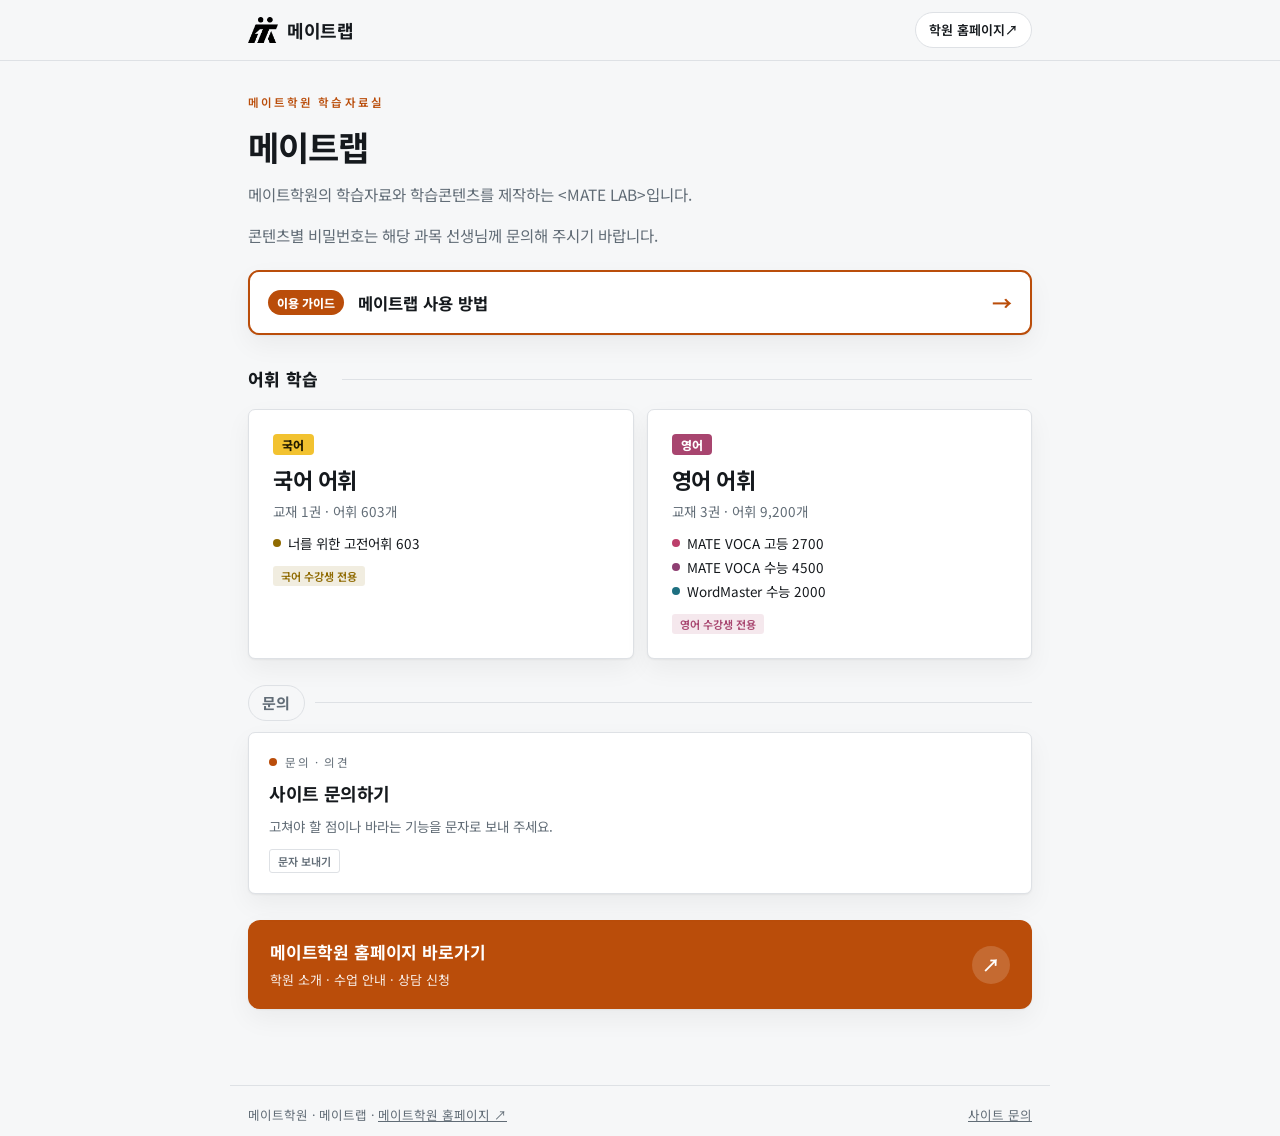
==== commit 87c63697: "헤더 오른쪽에 학원 홈페이지 바로가기 버튼 추가 (모든 화면, 모바일에선 위치 표시 대신 버튼만) [skip netlify] Co-Authored-By: Claude Opus 5." ====
--- a/index.html
+++ b/index.html
@@ -85,7 +85,11 @@
 :root[data-theme="dark"] .seal.logo .lg-d{display:block}
 .seal{width:30px;height:26px;border-radius:5px;background:var(--accent);color:var(--on-brand);display:grid;place-items:center;font-size:10px;font-weight:700;letter-spacing:.02em}
 .nm{font-size:18px;font-weight:700;letter-spacing:-.02em}
-.crumb{font-size:12.5px;color:var(--mute)}
+.crumb{font-size:12.5px;color:var(--mute);min-width:0;overflow:hidden;text-overflow:ellipsis;white-space:nowrap}
+.hright{display:flex;align-items:center;gap:12px;min-width:0}
+.hhome{flex:none;display:inline-flex;align-items:center;min-height:36px;padding:0 13px;border:1px solid var(--line);border-radius:999px;font-size:13px;font-weight:600;color:var(--fg);text-decoration:none;background:var(--card);transition:border-color .15s ease,color .15s ease}
+.hhome:hover,.hhome:focus-visible{border-color:var(--brand);color:var(--brand);outline:none}
+@media (max-width:480px){.crumb{display:none}}
 .crumb b{color:var(--accent);font-weight:600}
 
 main{padding-block:32px 72px}
@@ -347,7 +351,10 @@
     <button class="mark" onclick="go('home')">
       <span class="seal logo" aria-hidden="true"><img class="lg-l" src="[data-uri]" alt=""><img class="lg-d" src="[data-uri]" alt=""></span><span class="nm">메이트랩</span>
     </button>
-    <span class="crumb" id="crumb"></span>
+    <span class="hright">
+      <span class="crumb" id="crumb"></span>
+      <a class="hhome" href="https://mate4u.netlify.app/" target="_blank" rel="noopener">학원 홈페이지<span aria-hidden="true"> ↗</span></a>
+    </span>
   </div>
 </header>
 
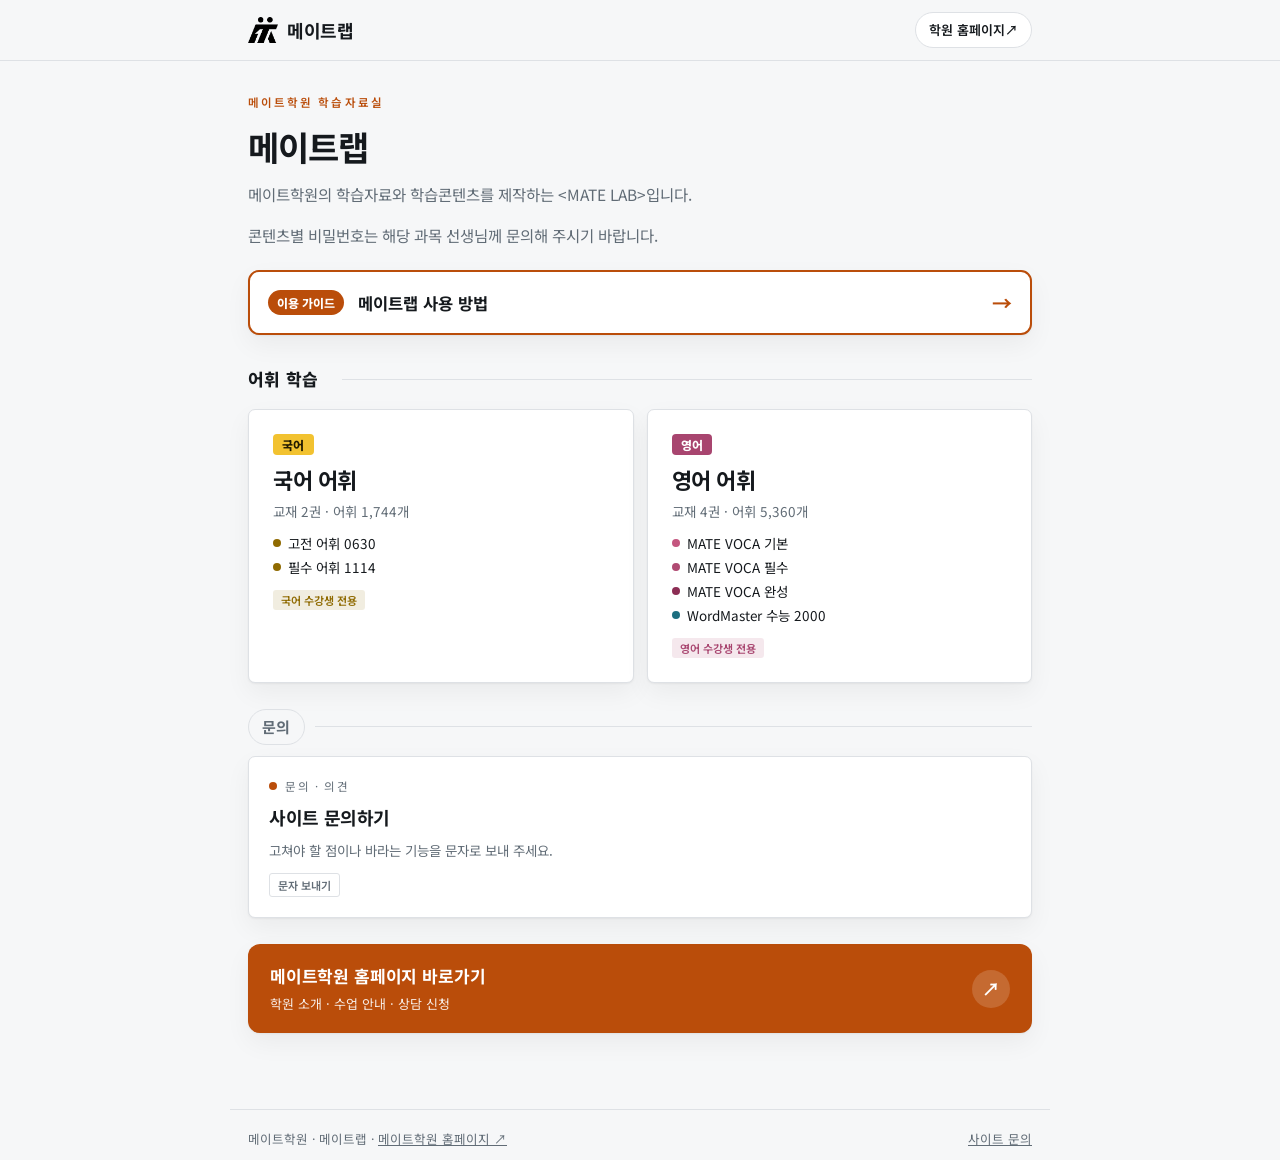
==== commit 266b20d1: "새 교재로 교체: MATE VOCA 기본·필수·완성(완성은 DAY 42까지), 고전 어휘 0630, 필수 어휘 1114 추가 / 고등 2700·수능 4500·너를 위한 고전 어휘 " ====
--- a/index.html
+++ b/index.html
@@ -4,7 +4,7 @@
 <meta charset="utf-8">
 <meta name="viewport" content="width=device-width, initial-scale=1">
 <meta name="theme-color" content="#BA4D0A">
-<meta name="description" content="메이트학원 학습자료실 - 국어 고전어휘, MATE VOCA 고등·수능 학습과 테스트">
+<meta name="description" content="메이트학원 학습자료실 - 국어 고전 어휘·필수 어휘, MATE VOCA 기본·필수·완성 학습과 테스트">
 <title>메이트랩 | 메이트학원 학습자료실</title>
 <link rel="icon" href="img/favicon/favicon.svg" type="image/svg+xml">
 <link rel="icon" href="img/favicon/favicon-32.png" sizes="32x32" type="image/png">
@@ -31,6 +31,14 @@
   --vh:#BC3F6B;
   --vs:#8E3F72;
   --wm:#1D6F80;
+  --k2:#8F6A00;
+  --k2-fill:#D9A300;
+  --gb:#C4567F;
+  --gb-fill:#D97A9F;
+  --ps:#B04A72;
+  --ps-fill:#B04A72;
+  --ws:#8C2D54;
+  --ws-fill:#8C2D54;
   --wm-fill:#1F7F92;
   --warn:#B4452F;
   --ok:#2E7D5B;
@@ -46,7 +54,7 @@
   :root:not([data-theme="light"]) .tile{--tw:color-mix(in srgb,var(--tc) 20%,var(--card))}
   :root:not([data-theme="light"]){
     --bg:#14181B; --fg:#E9EBED; --mute:#99A3AC; --line:#2A3036; --card:#1B2024;
-    --brand:#F5893A; --on-brand:#1A1209; --ko:#F2C94C; --ko-fill:#E8B923; --en-fill:#B4567F; --vh-fill:#C2557D; --vs-fill:#9A5287; --wm-fill:#2E93A6; --vh:#F0899F; --vs:#D291C4; --wm:#6CC5D6; --warn:#E2886F;
+    --brand:#F5893A; --on-brand:#1A1209; --ko:#F2C94C; --ko-fill:#E8B923; --en-fill:#B4567F; --vh-fill:#C2557D; --vs-fill:#9A5287; --wm-fill:#2E93A6; --vh:#F0899F; --vs:#D291C4; --wm:#6CC5D6; --k2:#F2C94C; --k2-fill:#C99A1E; --gb:#F2A7C3; --gb-fill:#E08DAE; --ps:#E07AA0; --ps-fill:#C25E86; --ws:#C9638C; --ws-fill:#A84470; --warn:#E2886F;
     --ok:#6FC39B; --no:#E5886A; --ok-bg:#15241E; --no-bg:#261915;
     --shadow:0 1px 2px rgba(0,0,0,.4), 0 12px 30px rgba(0,0,0,.32);
     color-scheme:dark;
@@ -55,7 +63,7 @@
 :root[data-theme="dark"] .tile{--tw:color-mix(in srgb,var(--tc) 20%,var(--card))}
 :root[data-theme="dark"]{
   --bg:#14181B; --fg:#E9EBED; --mute:#99A3AC; --line:#2A3036; --card:#1B2024;
-  --brand:#F5893A; --on-brand:#1A1209; --ko:#F2C94C; --ko-fill:#E8B923; --en-fill:#B4567F; --vh-fill:#C2557D; --vs-fill:#9A5287; --wm-fill:#2E93A6; --vh:#F0899F; --vs:#D291C4; --wm:#6CC5D6; --warn:#E2886F;
+  --brand:#F5893A; --on-brand:#1A1209; --ko:#F2C94C; --ko-fill:#E8B923; --en-fill:#B4567F; --vh-fill:#C2557D; --vs-fill:#9A5287; --wm-fill:#2E93A6; --vh:#F0899F; --vs:#D291C4; --wm:#6CC5D6; --k2:#F2C94C; --k2-fill:#C99A1E; --gb:#F2A7C3; --gb-fill:#E08DAE; --ps:#E07AA0; --ps-fill:#C25E86; --ws:#C9638C; --ws-fill:#A84470; --warn:#E2886F;
     --ok:#6FC39B; --no:#E5886A; --ok-bg:#15241E; --no-bg:#261915;
   --shadow:0 1px 2px rgba(0,0,0,.4), 0 12px 30px rgba(0,0,0,.32);
   color-scheme:dark;
@@ -107,7 +115,9 @@
 /* 카드별 색: --tc 테두리·강조, --tw 연한 바탕 */
 .tile{--tc:var(--brand);--tw:color-mix(in srgb,var(--brand) 13%,var(--card))}
 .tile[data-k="ko"]{--tc:var(--ko-fill);--tw:color-mix(in srgb,var(--ko-fill) 24%,var(--card))}
-.tile[data-k="vh"]{--tc:var(--vh-fill);--tw:color-mix(in srgb,var(--vh-fill) 14%,var(--card))}
+.tile[data-k="k2"]{--tc:var(--k2-fill);--tw:color-mix(in srgb,var(--k2-fill) 20%,var(--card))}
+.tile[data-k="gb"]{--tc:var(--gb-fill);--tw:color-mix(in srgb,var(--gb-fill) 14%,var(--card))}
+.tile[data-k="ps"]{--tc:var(--ps-fill);--tw:color-mix(in srgb,var(--ps-fill) 14%,var(--card))}
 
 /* 메인: 과목 묶음 */
 .hgroup{margin:0 0 26px}
@@ -197,7 +207,7 @@
 .hpband .hp-txt small{font-size:13px;opacity:.9}
 .hpband .hp-go{flex:none;display:grid;place-items:center;width:38px;height:38px;font-size:18px;font-weight:700;border-radius:50%;background:color-mix(in srgb,var(--on-brand) 16%,transparent)}
 
-.tile[data-k="vs"]{--tc:var(--vs-fill);--tw:color-mix(in srgb,var(--vs-fill) 14%,var(--card))}
+.tile[data-k="ws"]{--tc:var(--ws-fill);--tw:color-mix(in srgb,var(--ws-fill) 14%,var(--card))}
 .tile[data-k="wm"]{--tc:var(--wm-fill);--tw:color-mix(in srgb,var(--wm-fill) 14%,var(--card))}
 .tile{transition:transform .15s ease,border-color .15s ease,background-color .18s ease,box-shadow .18s ease}
 .tile:hover,.tile:focus-visible{transform:translateY(-2px);background:var(--tw);border-color:var(--tc);box-shadow:0 0 0 1px var(--tc),var(--shadow)}
@@ -572,12 +582,14 @@
 </footer>
 
 <script src="data/ko.js"></script>
-<script src="data/vh.js"></script>
-<script src="data/vs.js"></script>
+<script src="data/k2.js"></script>
+<script src="data/gb.js"></script>
+<script src="data/ps.js"></script>
+<script src="data/ws.js"></script>
 <script src="data/wm.js"></script>
 <script>
 /* 비밀번호는 원문 대신 SHA-256 해시로만 둔다 ("MATELAB:" + 비밀번호).
-   국어 고전어휘 1114 / MATE VOCA 수능 0301 / MATE VOCA 고등은 전체 공개 */
+   국어 교재 1114 / 영어 교재 0301 */
 const PWH = {ko:"ae26aee2ec4d3f0f04c51af625b9536cdf5ff8bb5317814df04a2e6ca40abe06", vs:"110ba1029b50aca94bf6a3cb8f2dc645218045bb7ab5f0977daeb276de878be4"};
 /* 과목 단위 비밀번호: 국어 전체 1114, 영어 전체 0301 */
 const SUBJECTS = {
@@ -585,16 +597,22 @@
   "영어": {key:"en-all", title:"영어 어휘", pw:PWH.vs, cls:"g-en", desc:"MATE VOCA · WordMaster 등 영어 단어 교재"}
 };
 const COURSES = {
-  ko : {book:"너를 위한 고전 어휘", name:"국어 고전어휘", homeName:"너를 위한 고전어휘 603", sub:"고전 시가 · 고전 소설 전 범위", pw:PWH.ko, data:KO,
+  ko : {book:"고전 어휘 0630", name:"국어 고전 어휘", homeName:"고전 어휘 0630", sub:"4주 완성 630개 · 20 DAY", pw:PWH.ko, data:KO,
         desc:"", subject:"국어",
         q1:"밑줄 친 말의 뜻으로 알맞은 것은?", q2:"다음 뜻에 해당하는 고전 어휘는?"},
-  vh: {book:"MATE VOCA 고등 2700", name:"MATE VOCA 고등", sub:"고등 2700 · 30개씩 90DAY", pw:PWH.vs, data:VH,
+  k2 : {book:"필수 어휘 1114", name:"국어 필수 어휘", homeName:"필수 어휘 1114", sub:"내신과 수능을 위한 국어 어휘 · 40 DAY", pw:PWH.ko, data:K2,
+        desc:"", subject:"국어",
+        q1:"다음 어휘의 뜻으로 알맞은 것은?", q2:"다음 뜻에 해당하는 어휘는?"},
+  gb : {book:"MATE VOCA 기본", name:"MATE VOCA 기본", sub:"기본 900 · 30개씩 30 DAY", pw:PWH.vs, data:GB,
         desc:"", vocab:true, subject:"영어",
         q1:"다음 단어의 뜻으로 알맞은 것은?", q2:"다음 뜻에 해당하는 단어는?"},
-  vs: {book:"MATE VOCA 수능 4500", name:"MATE VOCA 수능", sub:"수능 4500 · 50개씩 90DAY", pw:PWH.vs, data:VS,
+  ps : {book:"MATE VOCA 필수", name:"MATE VOCA 필수", sub:"필수 1200 · 30개씩 40 DAY", pw:PWH.vs, data:PS,
         desc:"", vocab:true, subject:"영어",
         q1:"다음 단어의 뜻으로 알맞은 것은?", q2:"다음 뜻에 해당하는 단어는?"},
-  wm: {book:"WordMaster 수능 2000", name:"WordMaster 수능", sub:"수능 2000 · 40개씩 50DAY", pw:PWH.vs, data:WM,
+  ws : {book:"MATE VOCA 완성", name:"MATE VOCA 완성", sub:"완성 1500 · 30개씩 50 DAY (제작 중)", pw:PWH.vs, data:WS,
+        desc:"", vocab:true, subject:"영어",
+        q1:"다음 단어의 뜻으로 알맞은 것은?", q2:"다음 뜻에 해당하는 단어는?"},
+  wm : {book:"WordMaster 수능 2000", name:"WordMaster 수능", sub:"수능 2000 · 40개씩 50 DAY", pw:PWH.vs, data:WM,
         desc:"", vocab:true, subject:"영어",
         q1:"다음 단어의 뜻으로 알맞은 것은?", q2:"다음 뜻에 해당하는 단어는?"}
 };
@@ -639,7 +657,7 @@
 
 const star=n=>"★".repeat(n);
 const meta=it=>[it.s?star(it.s):"",it.t].filter(Boolean).join(" · ");
-const SYMS={"n.":"ⓝ","v.":"ⓥ","adj.":"㉭","ad.":"㉥","prep.":"㉨","conj.":"◯접"};
+const SYMS={"n.":"ⓝ","v.":"ⓥ","adj.":"㉭","ad.":"㉥","prep.":"㉨","conj.":"◯접","pron.":"㉣"};
 /* 영어 단어의 뜻을 교재처럼 'ⓝ 뜻  ⓥ 뜻'으로 만든다 (HTML) */
 function meanHTML(it){
   if(!SYMS[it.sub.split("/")[0]]) return esc(it.m);
@@ -663,7 +681,7 @@
   VIEWS.forEach(k=>document.getElementById("v-"+k).hidden=(k!==name));
   const subjCourse = curSubj==="국어"?"ko":"";
   document.body.setAttribute("data-course", ["subject"].includes(name)||(name==="gate"&&gateMode==="subject") ? subjCourse
-    : (cur&&!["home","contact"].includes(name)?cur:""));
+    : (cur&&!["home","contact"].includes(name)?(COURSES[cur].subject==="국어"?"ko":cur):""));
   const c=cur?COURSES[cur]:null;
   const label={gate:"비밀번호",subject:curSubj&&SUBJECTS[curSubj].title,course:c&&c.name,study:(c?c.name+" · ":"")+"학습하기",
     exam:(c?c.name+" · ":"")+"시험보기",run:"시험 진행 중",result:"채점 결과",
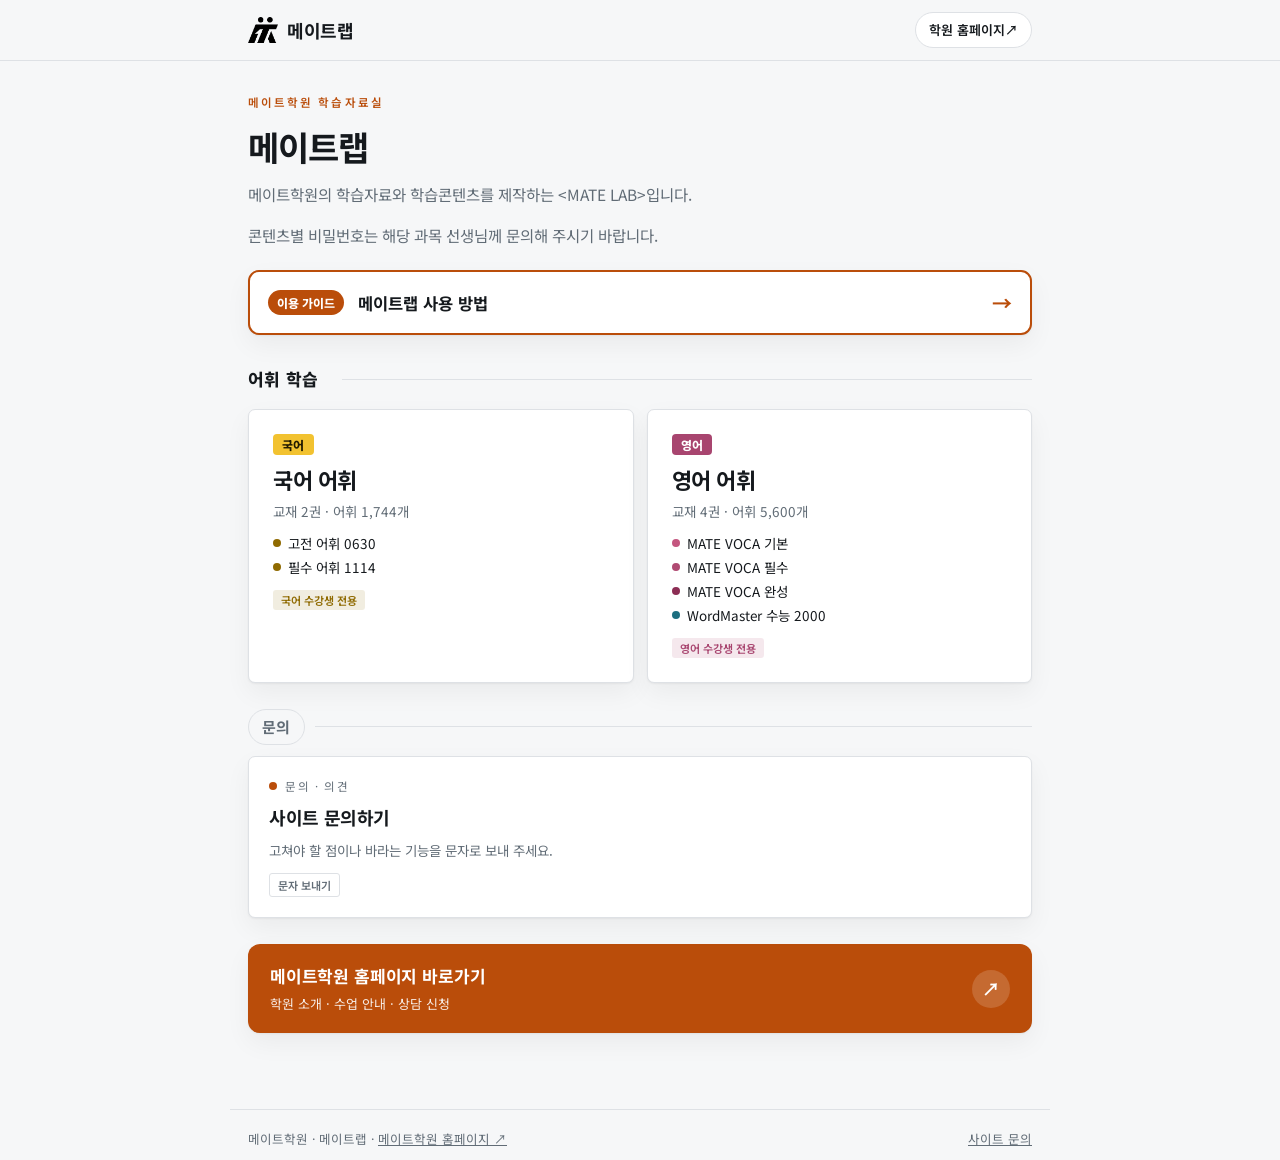
==== commit 16dd417b: "MATE VOCA 완성 50 DAY(1,500개) 전체 반영, 필수 어휘 1114 최신 원고 반영 [skip netlify] Co-Authored-By: Claude Opus 5." ====
--- a/index.html
+++ b/index.html
@@ -609,7 +609,7 @@
   ps : {book:"MATE VOCA 필수", name:"MATE VOCA 필수", sub:"필수 1200 · 30개씩 40 DAY", pw:PWH.vs, data:PS,
         desc:"", vocab:true, subject:"영어",
         q1:"다음 단어의 뜻으로 알맞은 것은?", q2:"다음 뜻에 해당하는 단어는?"},
-  ws : {book:"MATE VOCA 완성", name:"MATE VOCA 완성", sub:"완성 1500 · 30개씩 50 DAY (제작 중)", pw:PWH.vs, data:WS,
+  ws : {book:"MATE VOCA 완성", name:"MATE VOCA 완성", sub:"완성 1500 · 30개씩 50 DAY", pw:PWH.vs, data:WS,
         desc:"", vocab:true, subject:"영어",
         q1:"다음 단어의 뜻으로 알맞은 것은?", q2:"다음 뜻에 해당하는 단어는?"},
   wm : {book:"WordMaster 수능 2000", name:"WordMaster 수능", sub:"수능 2000 · 40개씩 50 DAY", pw:PWH.vs, data:WM,
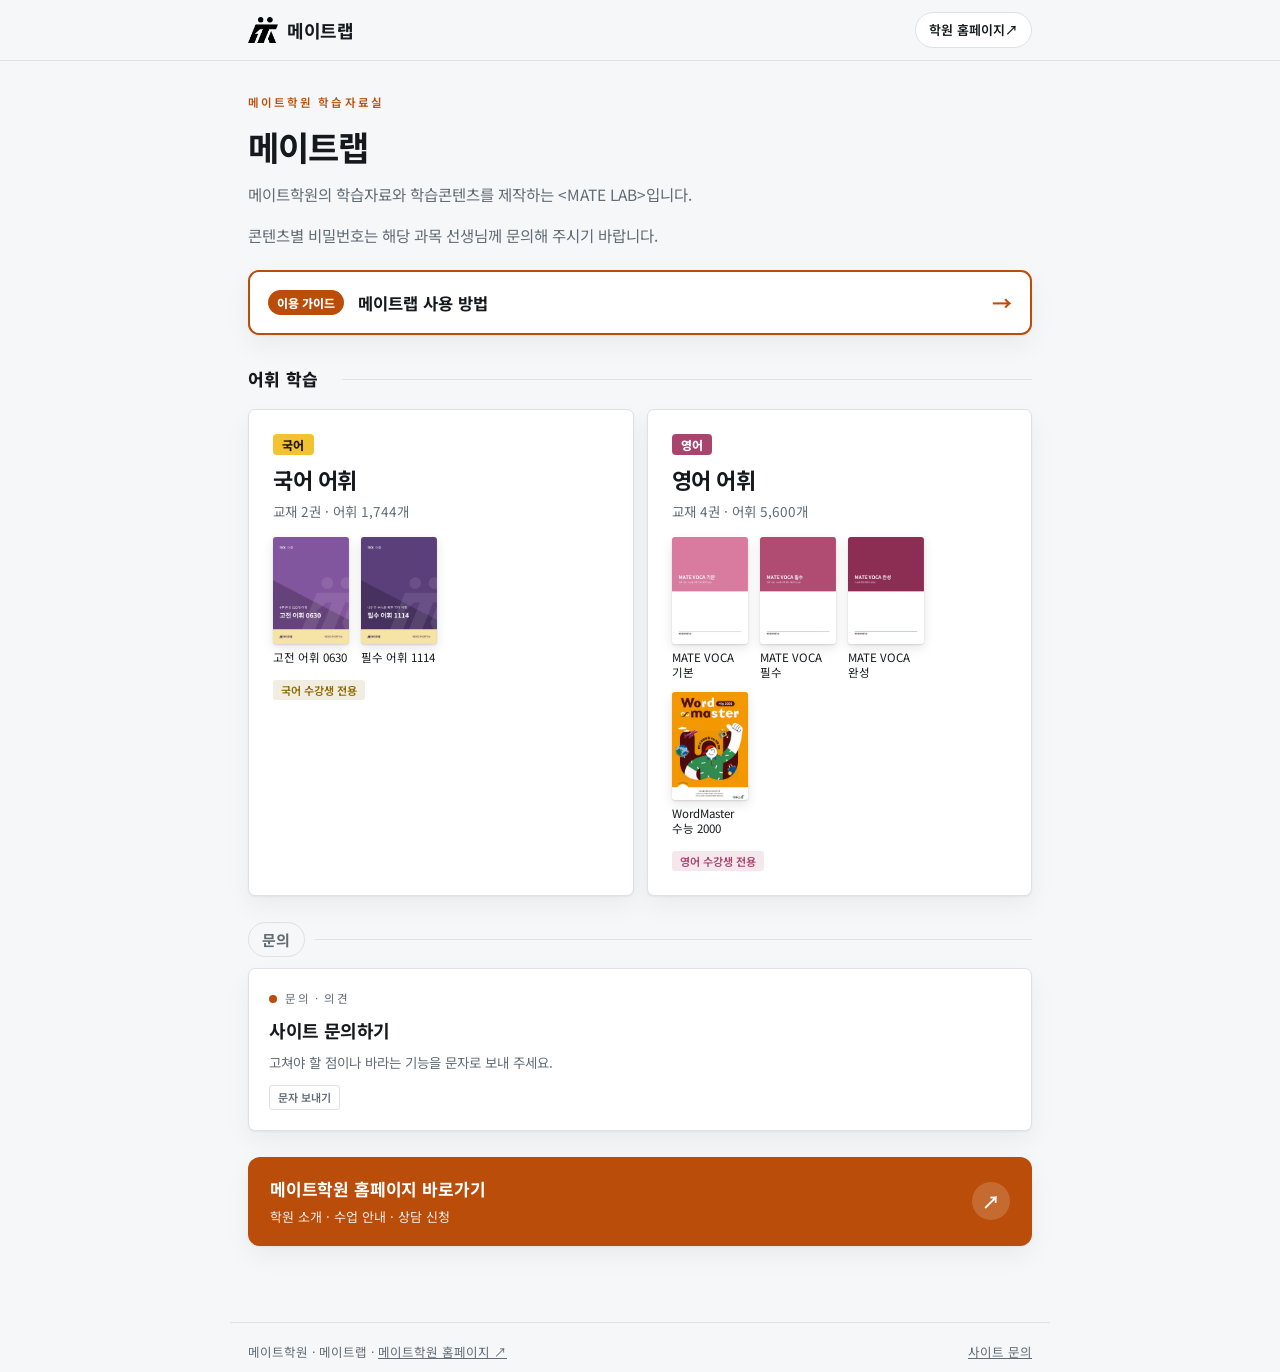
==== commit 426d033a: "교재 표지 표시: 첫 화면 과목 카드와 교재 선택 화면에 표지 (img/covers, tools/covers.py) [skip netlify] - 국어 0630·1114 = 라인업" ====
--- a/index.html
+++ b/index.html
@@ -168,6 +168,15 @@
 .tile.big-subj{padding:24px}
 .tile.big-subj h3{font-size:22px}
 .tile[data-k="en"]{--tc:var(--en-fill);--tw:color-mix(in srgb,var(--en-fill) 13%,var(--card))}
+/* 교재 표지 */
+.coverrow{list-style:none;margin:10px 0 4px;padding:0;display:flex;flex-wrap:wrap;gap:12px}
+.coverrow li{width:76px;display:flex;flex-direction:column;gap:6px;font-size:11.5px;line-height:1.3;color:var(--fg);word-break:keep-all}
+.coverrow img,.tcover{display:block;width:100%;aspect-ratio:210/297;object-fit:cover;border-radius:3px;background:var(--line);
+  box-shadow:0 1px 2px rgba(0,0,0,.12),0 4px 12px rgba(0,0,0,.10)}
+.tile.withcover{flex-direction:row;align-items:center;gap:16px}
+.tile.withcover .tcover{width:84px;flex:none}
+.tile .tbody{display:flex;flex-direction:column;gap:6px;min-width:0}
+@media (max-width:480px){.coverrow li{width:64px}.tile.withcover .tcover{width:72px}}
 .booklist{list-style:none;margin:6px 0 2px;padding:0;display:flex;flex-direction:column;gap:4px;font-size:13.5px;color:var(--fg)}
 .booklist li{display:flex;align-items:center;gap:7px}
 .booklist .dot{width:7px;height:7px;border-radius:50%;flex:none}
@@ -597,22 +606,22 @@
   "영어": {key:"en-all", title:"영어 어휘", pw:PWH.vs, cls:"g-en", desc:"MATE VOCA · WordMaster 등 영어 단어 교재"}
 };
 const COURSES = {
-  ko : {book:"고전 어휘 0630", name:"국어 고전 어휘", homeName:"고전 어휘 0630", sub:"4주 완성 630개 · 20 DAY", pw:PWH.ko, data:KO,
+  ko : {cover:"img/covers/ko.webp", book:"고전 어휘 0630", name:"국어 고전 어휘", homeName:"고전 어휘 0630", sub:"4주 완성 630개 · 20 DAY", pw:PWH.ko, data:KO,
         desc:"", subject:"국어",
         q1:"밑줄 친 말의 뜻으로 알맞은 것은?", q2:"다음 뜻에 해당하는 고전 어휘는?"},
-  k2 : {book:"필수 어휘 1114", name:"국어 필수 어휘", homeName:"필수 어휘 1114", sub:"내신과 수능을 위한 국어 어휘 · 40 DAY", pw:PWH.ko, data:K2,
+  k2 : {cover:"img/covers/k2.webp", book:"필수 어휘 1114", name:"국어 필수 어휘", homeName:"필수 어휘 1114", sub:"내신과 수능을 위한 국어 어휘 · 40 DAY", pw:PWH.ko, data:K2,
         desc:"", subject:"국어",
         q1:"다음 어휘의 뜻으로 알맞은 것은?", q2:"다음 뜻에 해당하는 어휘는?"},
-  gb : {book:"MATE VOCA 기본", name:"MATE VOCA 기본", sub:"기본 900 · 30개씩 30 DAY", pw:PWH.vs, data:GB,
+  gb : {cover:"img/covers/gb.webp", book:"MATE VOCA 기본", name:"MATE VOCA 기본", sub:"기본 900 · 30개씩 30 DAY", pw:PWH.vs, data:GB,
         desc:"", vocab:true, subject:"영어",
         q1:"다음 단어의 뜻으로 알맞은 것은?", q2:"다음 뜻에 해당하는 단어는?"},
-  ps : {book:"MATE VOCA 필수", name:"MATE VOCA 필수", sub:"필수 1200 · 30개씩 40 DAY", pw:PWH.vs, data:PS,
+  ps : {cover:"img/covers/ps.webp", book:"MATE VOCA 필수", name:"MATE VOCA 필수", sub:"필수 1200 · 30개씩 40 DAY", pw:PWH.vs, data:PS,
         desc:"", vocab:true, subject:"영어",
         q1:"다음 단어의 뜻으로 알맞은 것은?", q2:"다음 뜻에 해당하는 단어는?"},
-  ws : {book:"MATE VOCA 완성", name:"MATE VOCA 완성", sub:"완성 1500 · 30개씩 50 DAY", pw:PWH.vs, data:WS,
+  ws : {cover:"img/covers/ws.webp", book:"MATE VOCA 완성", name:"MATE VOCA 완성", sub:"완성 1500 · 30개씩 50 DAY", pw:PWH.vs, data:WS,
         desc:"", vocab:true, subject:"영어",
         q1:"다음 단어의 뜻으로 알맞은 것은?", q2:"다음 뜻에 해당하는 단어는?"},
-  wm : {book:"WordMaster 수능 2000", name:"WordMaster 수능", sub:"수능 2000 · 40개씩 50 DAY", pw:PWH.vs, data:WM,
+  wm : {cover:"img/covers/wm.webp", book:"WordMaster 수능 2000", name:"WordMaster 수능", sub:"수능 2000 · 40개씩 50 DAY", pw:PWH.vs, data:WM,
         desc:"", vocab:true, subject:"영어",
         q1:"다음 단어의 뜻으로 알맞은 것은?", q2:"다음 뜻에 해당하는 단어는?"}
 };
@@ -701,10 +710,11 @@
 function initHome(){
   const tile=k=>{
     const c=COURSES[k];
-    return `<button class="tile" data-k="${k}" onclick="go('course','${k}')">
+    return `<button class="tile${c.cover?" withcover":""}" data-k="${k}" onclick="go('course','${k}')">
+      ${c.cover?`<img class="tcover" src="${c.cover}" alt="『${esc(c.book)}』 표지" loading="lazy">`:""}<span class="tbody">
       <span class="top"><span class="dot" style="background:var(--${k})"></span>${esc(c.sub)}</span>
       <h3>${esc(c.homeName||c.name)}</h3>
-      <p>어휘 ${c.items.length.toLocaleString()}개 · UNIT ${c.themes.length}개</p>
+      <p>어휘 ${c.items.length.toLocaleString()}개 · UNIT ${c.themes.length}개</p></span>
     </button>`;
   };
   const subjTile=sj=>{
@@ -714,7 +724,7 @@
       <span class="subj" data-s="${sj}">${sj}</span>
       <h3>${esc(S.title)}</h3>
       <p>교재 ${ks.length}권 · 어휘 ${words.toLocaleString()}개</p>
-      <ul class="booklist">${ks.map(k=>`<li><span class="dot" style="background:var(--${k})"></span>${esc(COURSES[k].homeName||COURSES[k].book||COURSES[k].name)}</li>`).join("")}</ul>
+      <ul class="coverrow">${ks.map(k=>`<li>${COURSES[k].cover?`<img src="${COURSES[k].cover}" alt="" loading="lazy">`:""}<span>${esc(COURSES[k].homeName||COURSES[k].book||COURSES[k].name)}</span></li>`).join("")}</ul>
       <span class="tag" style="background:color-mix(in srgb,var(--${sj==="국어"?"ko":"en-fill"}) 12%,transparent);color:var(--${sj==="국어"?"ko":"en-fill"})">${sj} 수강생 전용</span>
     </button>`;
   };
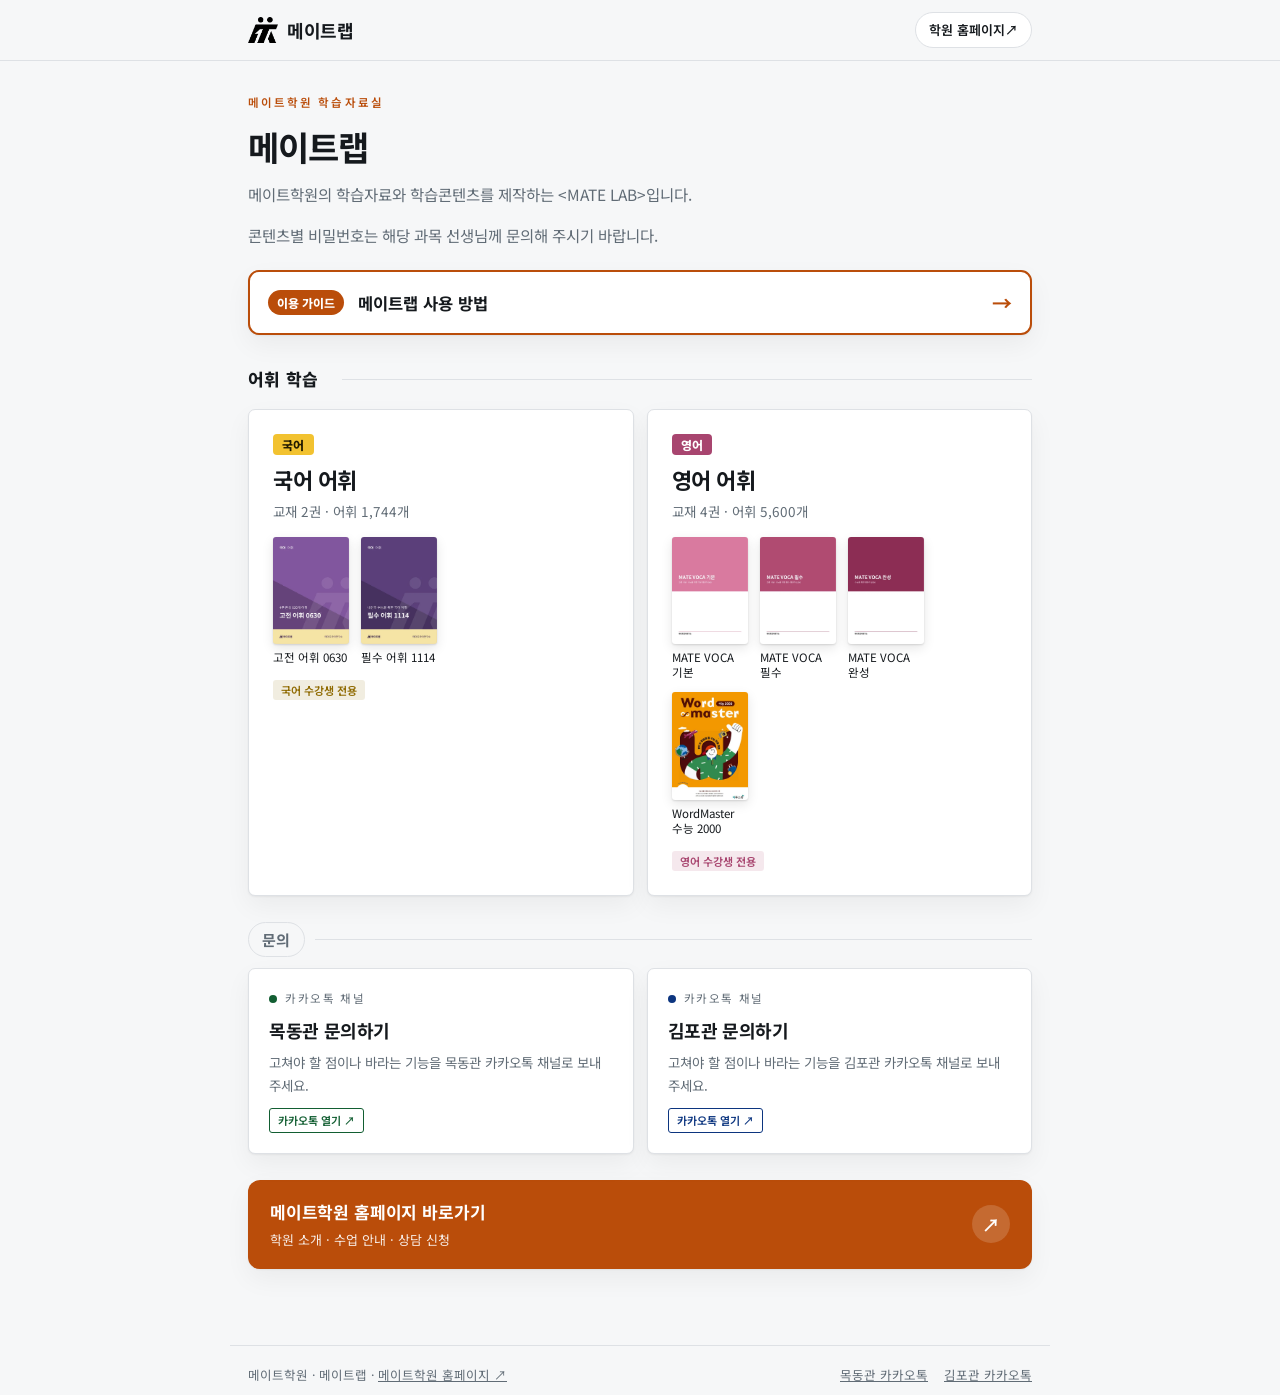
==== commit 31fe141b: "문의: 문자(010-5528-9505) → 목동관·김포관 카카오톡 채널 두 개로 교체 (처음 화면 카드·바닥 링크·안내 문구) [skip netlify] Co-Authored-By" ====
--- a/index.html
+++ b/index.html
@@ -437,7 +437,7 @@
   </div>
 
 
-  <p class="lead" style="margin-top:22px">사이트가 이상하거나 틀린 뜻을 발견하면 처음 화면의 <b>사이트 문의하기</b>로 알려 주세요.</p>
+  <p class="lead" style="margin-top:22px">사이트가 이상하거나 틀린 뜻을 발견하면 처음 화면 <b>문의</b>의 목동관·김포관 카카오톡 채널로 알려 주세요.</p>
   <div class="row" style="margin-top:18px"><button class="btn" onclick="go('home')">처음 화면으로</button></div>
 </section>
 
@@ -587,7 +587,7 @@
 
 <footer class="wrap">
   <span>메이트학원 · 메이트랩 · <a href="https://mate4u.netlify.app/" target="_blank" rel="noopener" style="color:var(--mute)">메이트학원 홈페이지 ↗</a></span>
-  <span style="display:flex;gap:16px"><a id="ftSms" href="#" style="color:var(--mute);font-size:12.5px">사이트 문의</a></span>
+  <span style="display:flex;gap:16px"><a href="https://pf.kakao.com/_AALWX/chat" target="_blank" rel="noopener" style="color:var(--mute);font-size:12.5px">목동관 카카오톡</a><a href="https://pf.kakao.com/_xfAZaX/chat" target="_blank" rel="noopener" style="color:var(--mute);font-size:12.5px">김포관 카카오톡</a></span>
 </footer>
 
 <script src="data/ko.js"></script>
@@ -731,12 +731,12 @@
   window._tile=tile;
   document.getElementById("homeMenu").innerHTML =
     `<div class="hgroup"><h2 class="hgh hgh-plain"><span>어휘 학습</span></h2><div class="menu">${Object.keys(SUBJECTS).map(subjTile).join("")}</div></div>`
-    + `<div class="hgroup g-etc"><h2 class="hgh"><span>문의</span></h2><div class="menu"><a class="tile" data-k="contact" href="${smsHref()}" style="text-decoration:none;color:inherit">
-      <span class="top"><span class="dot" style="background:var(--brand)"></span>문의 · 의견</span>
-      <h3>사이트 문의하기</h3>
-      <p>고쳐야 할 점이나 바라는 기능을 문자로 보내 주세요.</p>
-      <span class="tag" style="background:transparent;color:var(--mute);border:1px solid var(--line)">문자 보내기</span>
-    </a>
+    + `<div class="hgroup g-etc"><h2 class="hgh"><span>문의</span></h2><div class="menu">${KAKAO.map(c=>`<a class="tile" data-k="contact" href="${c.url}" target="_blank" rel="noopener" style="text-decoration:none;color:inherit">
+      <span class="top"><span class="dot" style="background:${c.color}"></span>카카오톡 채널</span>
+      <h3>${c.name} 문의하기</h3>
+      <p>고쳐야 할 점이나 바라는 기능을 ${c.name} 카카오톡 채널로 보내 주세요.</p>
+      <span class="tag" style="background:transparent;color:${c.color};border:1px solid ${c.color}">카카오톡 열기 ↗</span>
+    </a>`).join("")}
     </div></div>
     <a class="hpband" href="${HOME_URL}" target="_blank" rel="noopener">
       <span class="hp-txt"><b>메이트학원 홈페이지 바로가기</b><small>학원 소개 · 수업 안내 · 상담 신청</small></span>
@@ -1090,7 +1090,7 @@
   const right=quiz.filter((q,i)=>answers[i]===q.ans).length;
   document.getElementById("rCard").innerHTML=`<div class="rc-name">${esc(examMeta?examMeta.name:"")}</div>
     <div class="rc-score"><span class="big">${right}</span><span class="of">/ ${quiz.length}</span></div>
-    <p class="hintline">결과 카드를 만드는 중 문제가 생겼습니다. 이 화면을 캡처해 선생님께 보내고, 사이트 문의로 알려 주세요. (${esc(err&&err.message||err)})</p>`;
+    <p class="hintline">결과 카드를 만드는 중 문제가 생겼습니다. 이 화면을 캡처해 선생님께 보내고, 카카오톡 채널로 알려 주세요. (${esc(err&&err.message||err)})</p>`;
   show("result");
 }
 
@@ -1167,14 +1167,11 @@
   }catch(e){ta.select();msg.textContent="자동 복사가 막혔습니다. 선택된 글을 직접 복사하세요."}
 }
 
-/* ===== 문의 문자: 누르면 문자 앱이 바로 열리고 머리말이 채워진다 ===== */
-const SMS_TO="01055289505", SMS_HEAD="[메이트랩 사이트 관련 문의]\n";
-function smsHref(){
-  /* 아이폰은 sms:번호&body=, 안드로이드는 sms:번호?body= */
-  const ios=/iPad|iPhone|iPod/.test(navigator.userAgent)||(navigator.platform==="MacIntel"&&navigator.maxTouchPoints>1);
-  return `sms:${SMS_TO}${ios?"&":"?"}body=${encodeURIComponent(SMS_HEAD)}`;
-}
-document.addEventListener("DOMContentLoaded",()=>{const a=document.getElementById("ftSms"); if(a) a.href=smsHref();});
+/* ===== 문의: 두 관 카카오톡 채널 (문자 번호는 2026-11부터 받지 않음) ===== */
+const KAKAO=[
+  {name:"목동관",url:"https://pf.kakao.com/_AALWX/chat",color:"#125E32"},
+  {name:"김포관",url:"https://pf.kakao.com/_xfAZaX/chat",color:"#0C357F"}
+];
 
 
 window.addEventListener("error",e=>{
@@ -1183,7 +1180,7 @@
   if(!bar){bar=document.createElement("div");bar.id="errbar";bar.setAttribute("role","alert");
     bar.style.cssText="position:fixed;left:12px;right:12px;bottom:12px;z-index:99;background:var(--card);border:1px solid var(--warn);color:var(--fg);border-radius:8px;padding:10px 13px;font-size:13px;box-shadow:var(--shadow)";
     document.body.appendChild(bar);}
-  bar.innerHTML=`오류가 생겼습니다. 새로고침 후 다시 해 보고, 계속되면 사이트 문의로 알려 주세요.<br><span style="color:var(--mute)">${esc(e.message)}</span>`;
+  bar.innerHTML=`오류가 생겼습니다. 새로고침 후 다시 해 보고, 계속되면 카카오톡 채널로 알려 주세요.<br><span style="color:var(--mute)">${esc(e.message)}</span>`;
 });
 initHome(); show("home");
 
